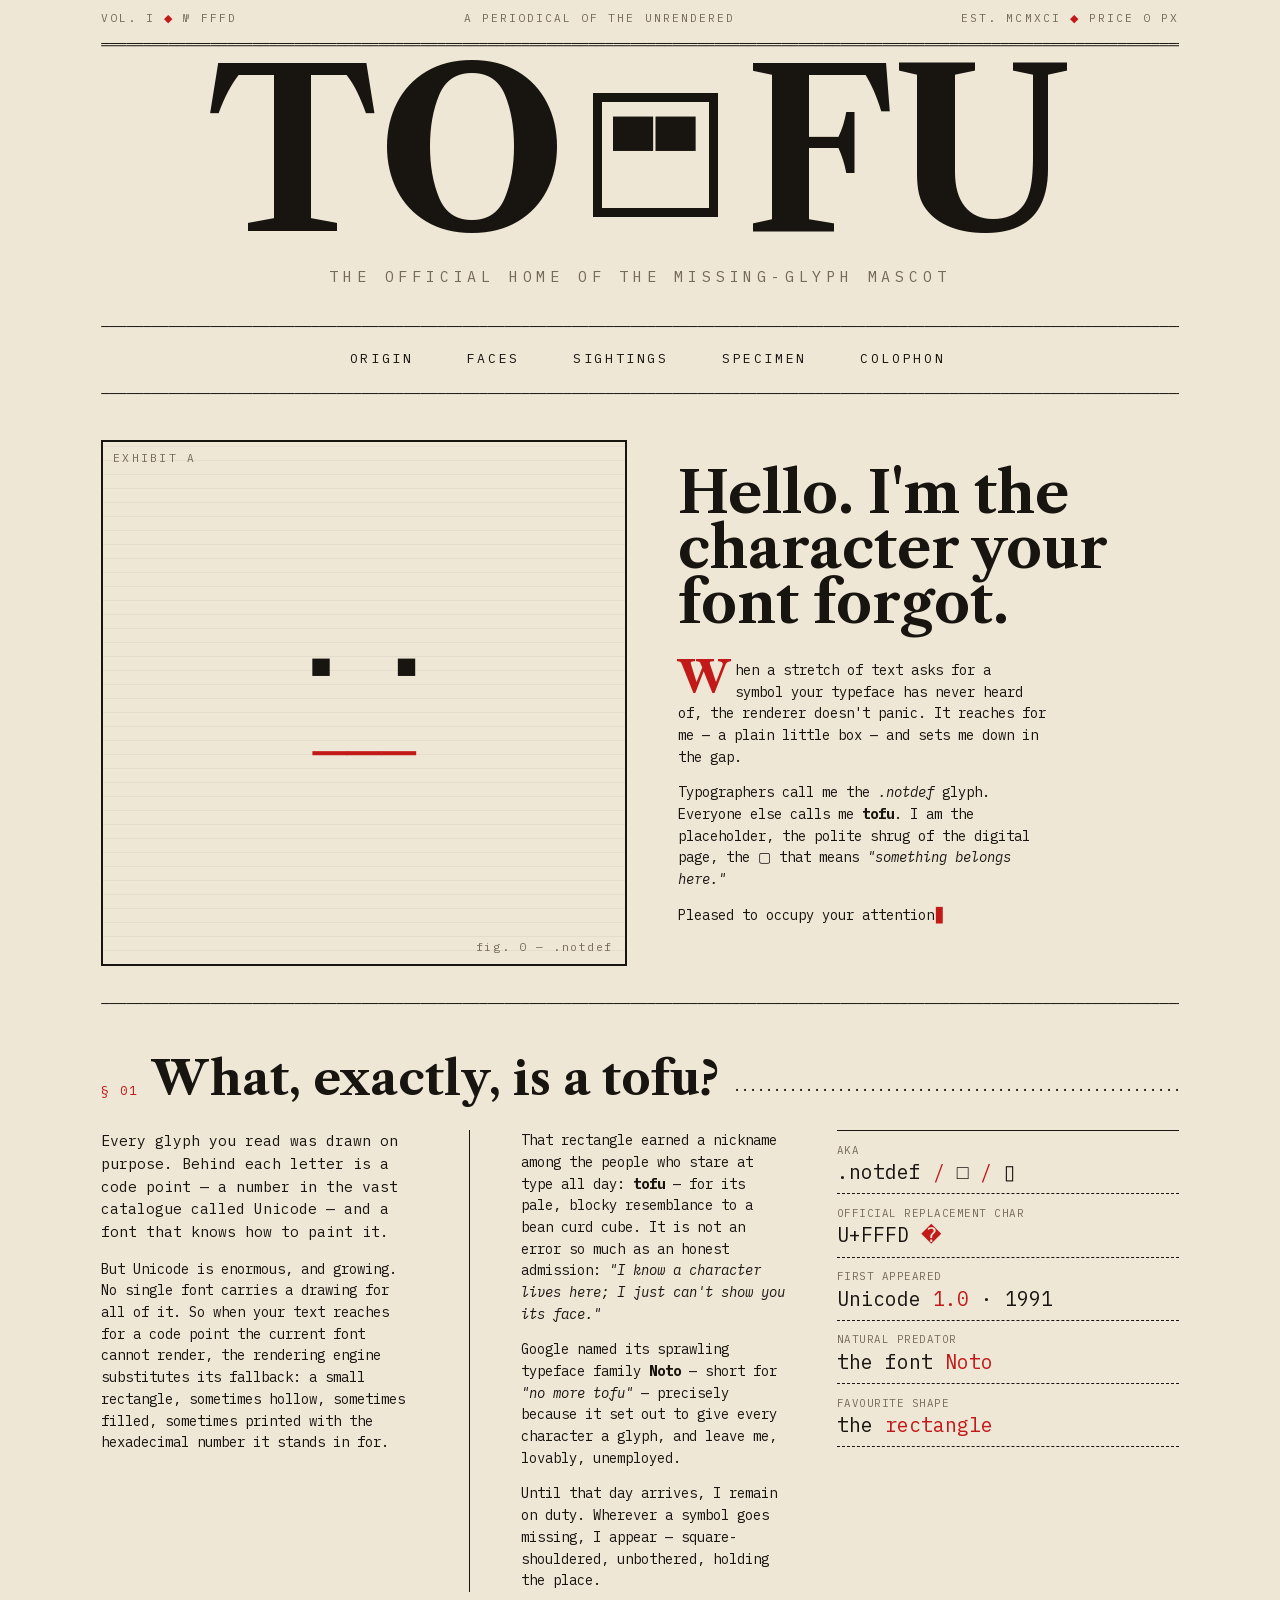
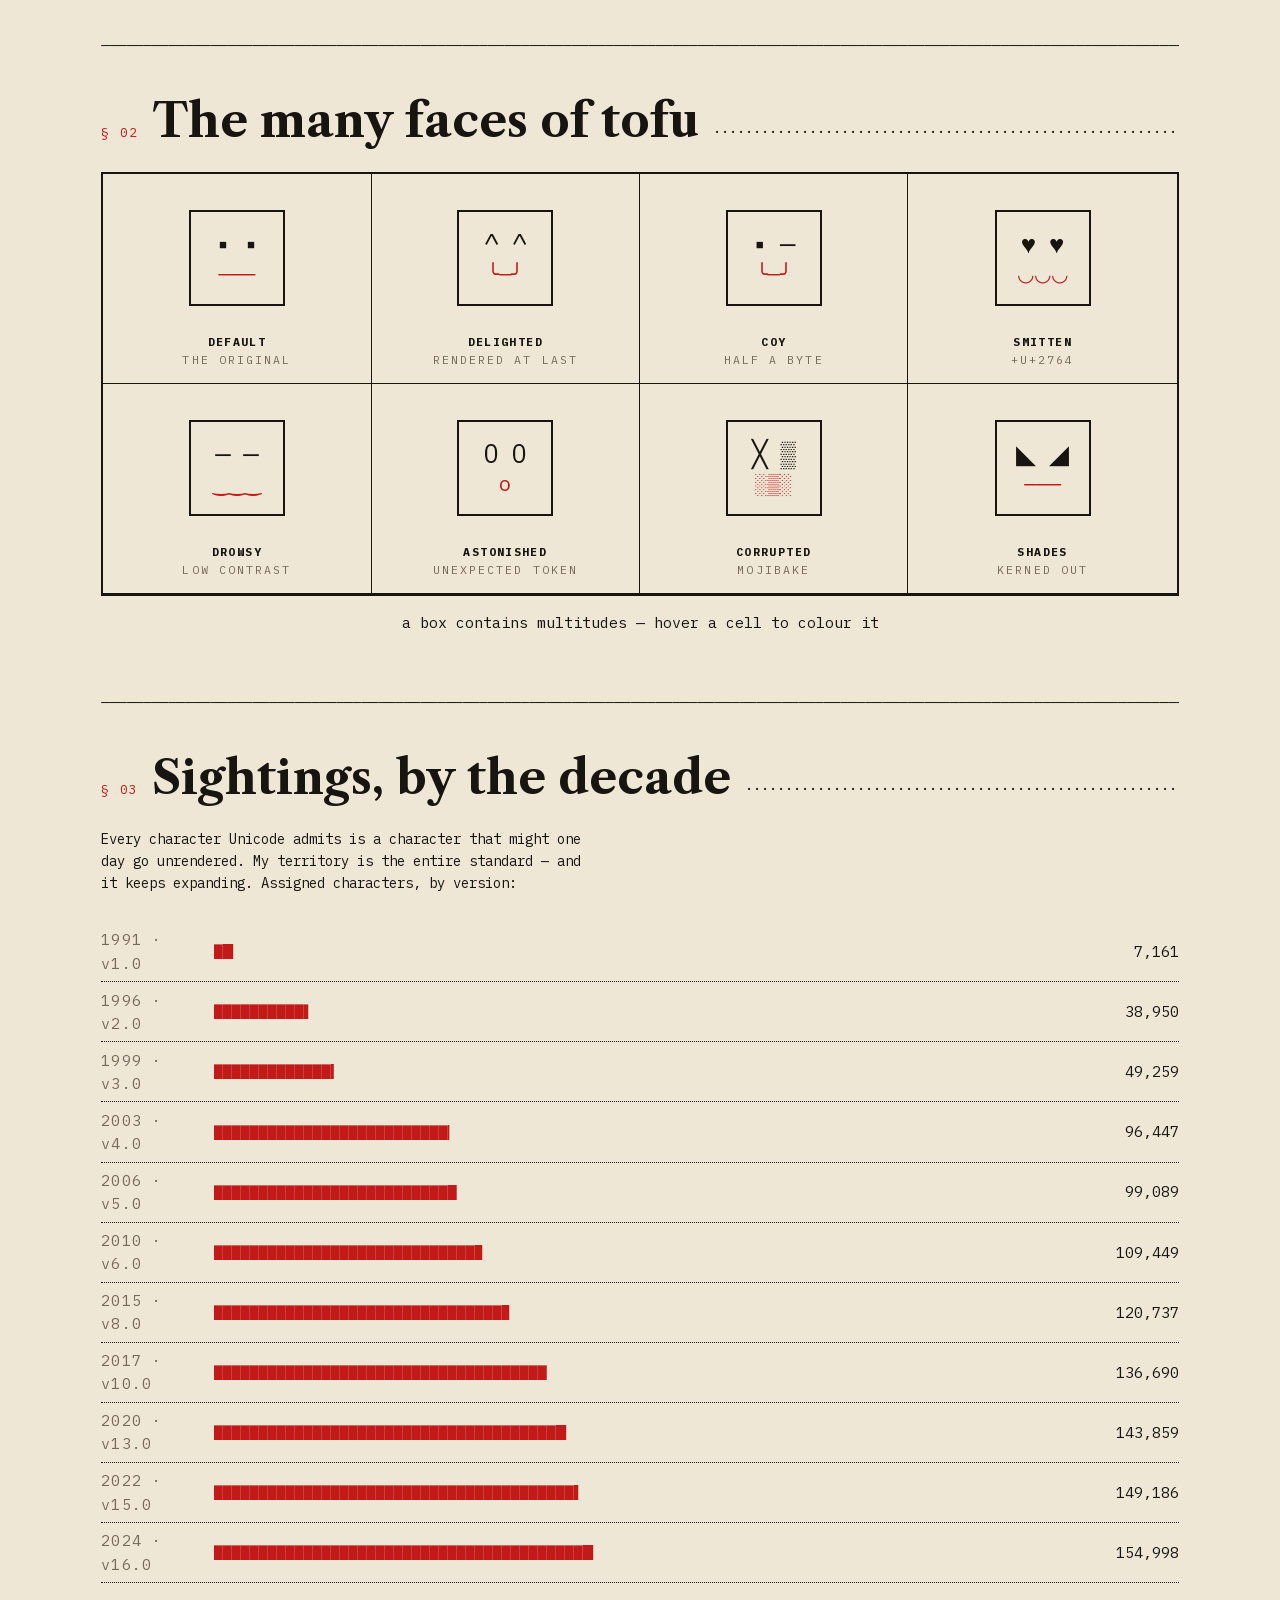
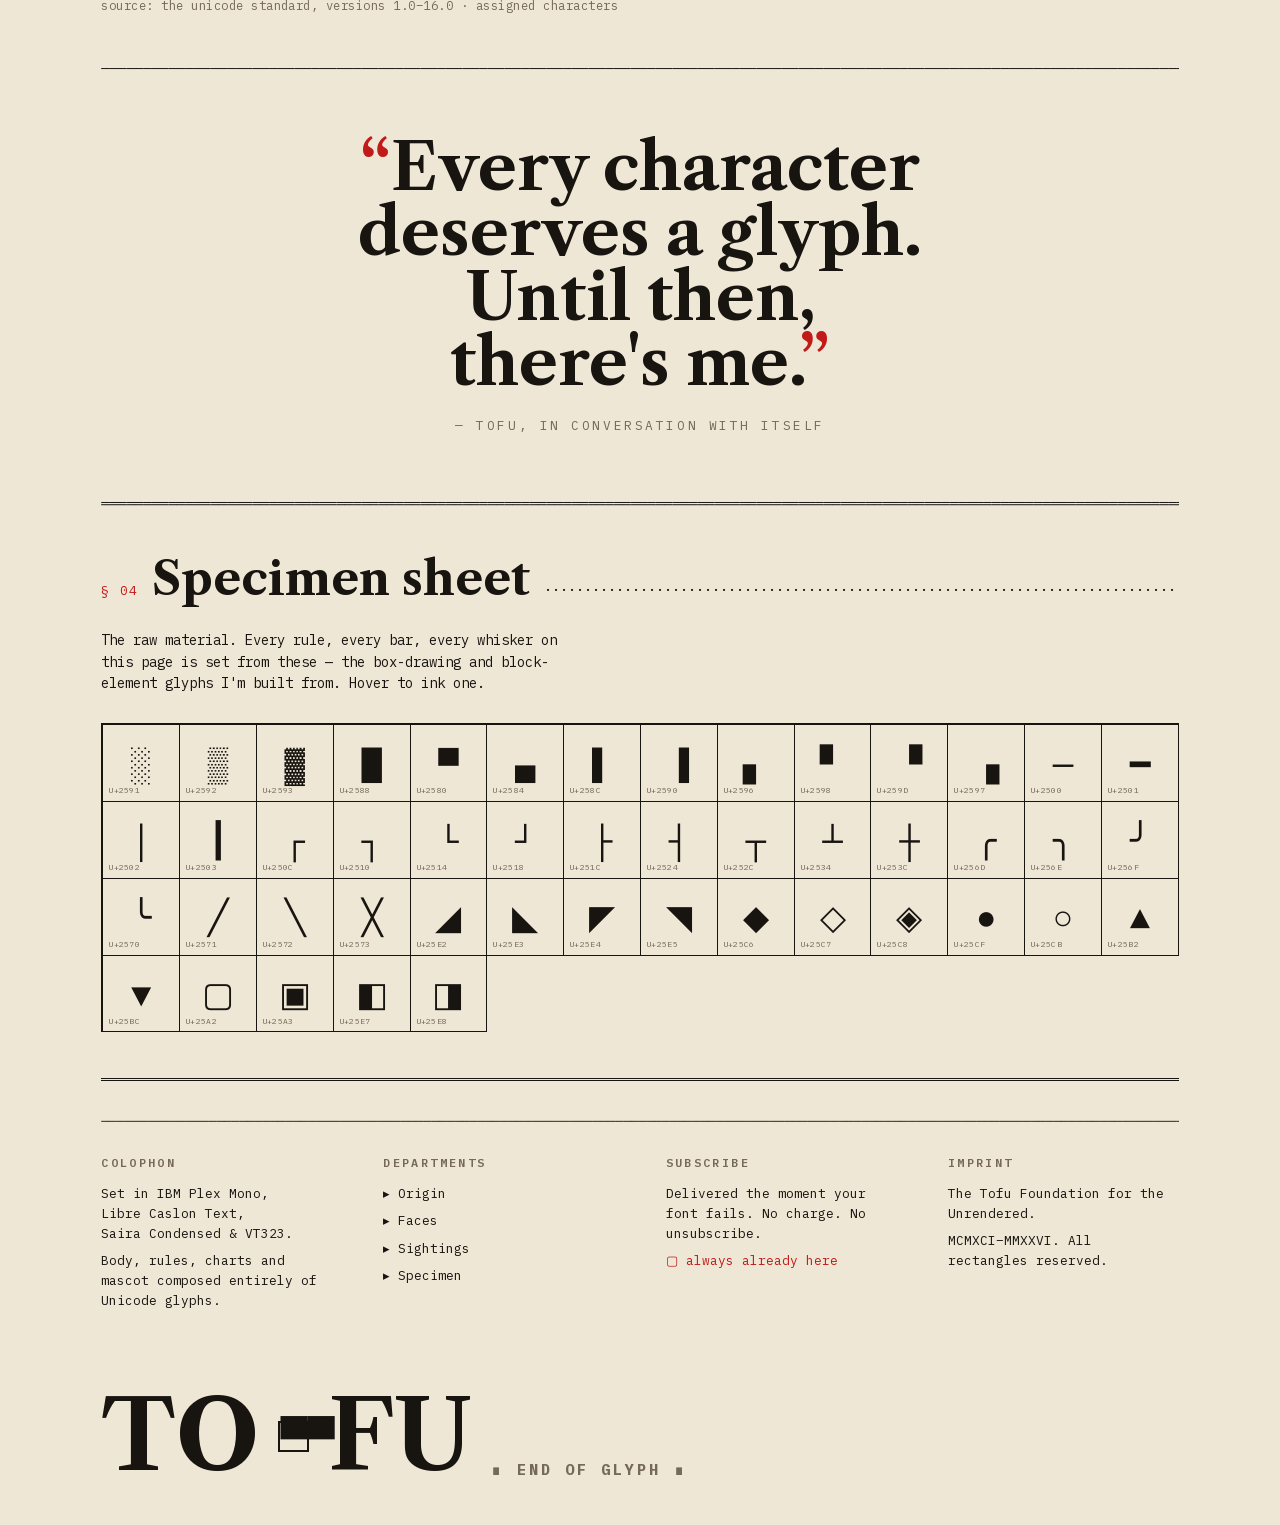
==== colorful-standalones/TOFU-Unicode-Mascot.html @ 7c7ca003 "Restructure as experiments portfolio Move the original Colour Wheels project into colour-wheels-hist" ====
<!DOCTYPE html>
<html>
<head>
  <meta charset="utf-8">
  <title>TOFU — the missing-glyph mascot</title>
  <style>
    * { margin: 0; padding: 0; box-sizing: border-box; }
    body { background: #efe7d6; display: flex; align-items: center; justify-content: center; min-height: 100vh; font-family: -apple-system, BlinkMacSystemFont, sans-serif; }
    #__bundler_loading { position: fixed; bottom: 20px; right: 20px; font: 13px/1.4 -apple-system, BlinkMacSystemFont, sans-serif; color: #666; background: #fff; padding: 8px 14px; border-radius: 8px; box-shadow: 0 1px 4px rgba(0,0,0,0.12); z-index: 10000; }
    #__bundler_thumbnail { position: fixed; inset: 0; width: 100%; height: 100%; display: flex; align-items: center; justify-content: center; background: #efe7d6; z-index: 9999; }
    #__bundler_thumbnail svg { width: 100%; height: 100%; object-fit: contain; }
    #__bundler_placeholder { color: #999; font-size: 14px; }
  </style>
  <noscript>
    <style>#__bundler_loading { display: none; }</style>
    <div style="position:fixed;bottom:12px;left:12px;font:13px/1.4 -apple-system,BlinkMacSystemFont,sans-serif;color:#999;background:rgba(255,255,255,0.9);padding:6px 12px;border-radius:6px;box-shadow:0 1px 4px rgba(0,0,0,0.08);z-index:10000;">
      This page requires JavaScript to display.
    </div>
  </noscript>
</head>
<body>
  <div id="__bundler_thumbnail">
  <svg viewBox="0 0 1200 800" xmlns="http://www.w3.org/2000/svg">
    <rect width="1200" height="800" fill="#efe7d6"></rect>
    <rect x="430" y="250" width="340" height="300" fill="none" stroke="#181410" stroke-width="14"></rect>
    <rect x="520" y="345" width="42" height="42" fill="#181410"></rect>
    <rect x="638" y="345" width="42" height="42" fill="#181410"></rect>
    <rect x="540" y="455" width="120" height="14" fill="#b5331f"></rect>
  </svg>
</div>
  <div id="__bundler_loading">Unpacking...</div>

  <script>
    
document.addEventListener('DOMContentLoaded', async function() {
  const loading = document.getElementById('__bundler_loading');
  function setStatus(msg) { if (loading) loading.textContent = msg; }

  // Error sink persists across replaceWith since it's on window, not the DOM.
  window.addEventListener('error', function(e) {
    var p = document.body || document.documentElement;
    var d = document.getElementById('__bundler_err') || p.appendChild(document.createElement('div'));
    d.id = '__bundler_err';
    d.style.cssText = 'position:fixed;bottom:12px;left:12px;right:12px;font:12px/1.4 ui-monospace,monospace;background:#2a1215;color:#ff8a80;padding:10px 14px;border-radius:8px;border:1px solid #5c2b2e;z-index:99999;white-space:pre-wrap;max-height:40vh;overflow:auto';
    d.textContent = (d.textContent ? d.textContent + String.fromCharCode(10) : '') +
      '[bundle] ' + (e.message || e.type) +
      (e.filename ? ' (' + e.filename.slice(0, 60) + ':' + e.lineno + ')' : '');
  }, true);

  try {
    const manifestEl = document.querySelector('script[type="__bundler/manifest"]');
    const templateEl = document.querySelector('script[type="__bundler/template"]');
    if (!manifestEl || !templateEl) {
      setStatus('Error: missing bundle data');
      console.error('[bundler] Missing script tags — manifestEl:', !!manifestEl, 'templateEl:', !!templateEl);
      return;
    }

    const manifest = JSON.parse(manifestEl.textContent);
    let template = JSON.parse(templateEl.textContent);

    const uuids = Object.keys(manifest);
    setStatus('Unpacking ' + uuids.length + ' assets...');

    const blobUrls = {};
    await Promise.all(uuids.map(async (uuid) => {
      const entry = manifest[uuid];
      try {
        const binaryStr = atob(entry.data);
        const bytes = new Uint8Array(binaryStr.length);
        for (let i = 0; i < binaryStr.length; i++) bytes[i] = binaryStr.charCodeAt(i);

        let finalBytes = bytes;
        if (entry.compressed) {
          if (typeof DecompressionStream !== 'undefined') {
            const ds = new DecompressionStream('gzip');
            const writer = ds.writable.getWriter();
            const reader = ds.readable.getReader();
            writer.write(bytes);
            writer.close();
            const chunks = [];
            let totalLen = 0;
            while (true) {
              const { done, value } = await reader.read();
              if (done) break;
              chunks.push(value);
              totalLen += value.length;
            }
            finalBytes = new Uint8Array(totalLen);
            let offset = 0;
            for (const chunk of chunks) { finalBytes.set(chunk, offset); offset += chunk.length; }
          } else {
            console.warn('DecompressionStream not available, asset ' + uuid + ' may not render');
          }
        }

        blobUrls[uuid] = URL.createObjectURL(new Blob([finalBytes], { type: entry.mime }));
      } catch (err) {
        console.error('Failed to decode asset ' + uuid + ':', err);
        blobUrls[uuid] = URL.createObjectURL(new Blob([], { type: entry.mime }));
      }
    }));

    const extResEl = document.querySelector('script[type="__bundler/ext_resources"]');
    const extResources = extResEl ? JSON.parse(extResEl.textContent) : [];
    const resourceMap = {};
    for (const entry of extResources) {
      if (blobUrls[entry.uuid]) resourceMap[entry.id] = blobUrls[entry.uuid];
    }

    setStatus('Rendering...');
    for (const uuid of uuids) template = template.split(uuid).join(blobUrls[uuid]);

    // Strip integrity + crossorigin — blob URLs from a file:// document inherit
    // a null origin, so crossorigin forces a CORS fetch that SRI then rejects.
    // The manifest bytes are ours; SRI protects against CDN compromise, not this.
    template = template.replace(/\s+integrity="[^"]*"/gi, '').replace(/\s+crossorigin="[^"]*"/gi, '');

    const resourceScript = '<script>window.__resources = ' +
      JSON.stringify(resourceMap).split('</' + 'script>').join('<\\/' + 'script>') +
      ';</' + 'script>';
    // Inject after <head> so the DOCTYPE stays first; prepending the script
    // would push the parser into quirks mode. DOMParser always emits a <head>
    // (synthesizing one if the source HTML omitted it) but may carry
    // attributes through, so match the full opening tag. slice() rather than
    // replace() keeps us clear of $-pattern substitution in resourceScript.
    const headOpen = template.match(/<head[^>]*>/i);
    if (headOpen) {
      const i = headOpen.index + headOpen[0].length;
      template = template.slice(0, i) + resourceScript + template.slice(i);
    }

    // Parse the template and swap the root element. Scripts inserted via
    // DOMParser/replaceWith are inert per spec — re-create each with
    // createElement so they execute, awaiting onload for src scripts to
    // preserve ordering (React before ReactDOM before Babel before text/babel).
    const doc = new DOMParser().parseFromString(template, 'text/html');
    document.documentElement.replaceWith(doc.documentElement);
    const dead = Array.from(document.scripts);
    for (const old of dead) {
      const s = document.createElement('script');
      for (const a of old.attributes) s.setAttribute(a.name, a.value);
      s.textContent = old.textContent;
      // text/babel scripts with a src: fetch and inline. transformScriptTags
      // does XHR against the src, but blob:null/ from a file:// origin is
      // silently dropped. Inlining makes it a plain inline babel script,
      // which transformScriptTags handles unconditionally.
      if ((s.type === 'text/babel' || s.type === 'text/jsx') && s.src) {
        const r = await fetch(s.src);
        s.textContent = await r.text();
        s.removeAttribute('src');
      }
      const p = s.src ? new Promise(function(r) { s.onload = s.onerror = r; }) : null;
      old.replaceWith(s);
      if (p) await p;
    }
    // Babel standalone auto-transforms type=text/babel on DOMContentLoaded,
    // which fired before we swapped the document. Trigger manually if present.
    if (window.Babel && typeof window.Babel.transformScriptTags === 'function') {
      window.Babel.transformScriptTags();
    }
  } catch (err) {
    setStatus('Error unpacking: ' + err.message);
    console.error('Bundle unpack error:', err);
  }
});

  </script>

  <script type="__bundler/manifest">
{"8f61d5bc-430e-441e-a60e-3e7713c3f1aa":{"mime":"text/javascript","compressed":true,"data":"H4sIAAAAAAAAE+x9+XcbN5Lw7/4rYE8mpGKSspzJJUfJyDoS7erwk2RnZhWtBHaDZEfNBrfRFE0n/t+/V1W4u5uSHGeObzdv3lhEA4WrUKgq1LH+2WeP2Gfsr3mWiEIJdip4UkFJCX/[base64]/mWSm6HVzNztoa23S9UEPqxIwLu6EPAz5N2ff6R/eio4F2ekxDu/QGD2D1lNgW03/89htTIh/ZarrCAPd49+SIbbFf3/eYX7q29uLR+y4sXo95i2UnRJXYr6wzV4KpqsySqvPi0SPGbnlJX88mvBTpQVGJsuC5YltUPLi6OtvbOd07vzo4Pt87Pd4+PLvaPbk6Pjm/en22d3VyevX3k9dXPx0cHl693LvaPzjd27Vw1Xw2K4VSP/GyyIox22Ijnivx4hFjdoxKVGdhtW4hFlER7TLT/[base64]/hvJknVh465yUbAtxsvxHMiHGuSiGFeTHpQoWm22XZZ82cWa37EN9j016rMNtsmerfXY1Y1Ysi228YL++ha/04+nT/1eGUK9wFp9tnHpd4ylly9s3feP7J+zMisqgzIdmHWnx2jeNM410+y9wwR/oXCfP8ZKPb//Uj331up5tFjP3Wo918v1XP9sXbDnzSv2/D5LhvO/z5r5ixaAyOGGiQDoca6vs58momDJhBdjOKJI2HM5zpIeW8o5m+IltOBFBajPcyVNu/ks5ZUwx/GnrJqcVTy52RW3g8ViMfhFwRlYiDwfBFtmCdmuGM7HO/OyFEW1X/KpMKQsonCD5tovPHgKOjbNazUHY1Hh0LbTVBTpfNpde/HIQyBqjddNJ0KeKa/Y0y3W+bPquJ3SGAP/DBJZJLzqXiCMS7ctsEBC5VlR9dNM8WEu+oV4W/VzuJLo7jcEZF3xkegDrS/G/USKMslk8eiRNz3oCdZ3nwaku57ymXeFZJWY+oMvRTUvC3aGYOmrHdzaCxjeDi/FaJ5vstNjltBy5UuWipkoUsVkQagwK8Uoe2tGE45kMC/UJBtV3Y7GtE3WYU/1ulEnPwkklAUMkucAXxadiuHtNisFT5HeDvhsli/XNIuRL9lQJBzqZJXuGOh6KfiNYgd732yySVXN1Ob6+jirJvPhIJHT9ZHmkdZxddczpeZCrW98/uXGMwfjvltSyP6slOkcF7efyzGcDbMI+3rRB7NSVhK4DRr/AK6drj4PF3joLnvmfPSitVt7EZ5c2GcDeEdOZ7IQBWz1sxf6407OlfK/bJgvB0UqKlFOs4JXwq/xHLfgpRjJUrCFYDeFXLDFRFQTUbKsAubQIpAsWQI9mLH8KFV1CmzfFvscweAPOWKcTaSqiOljO3Kep2woWCFUJYCNVFkqGC8k9lHIVAx8iK9kWSEL9ReEuc3UfBhB4gUTRVUu2UxmmuiwNBuNBCAoKwUwsaIMoPpz/uKF9+FcvIWyL03ZfsnHU6r3lSk7AjZ5i31t11kWlXhb7chCzaeiZFvsm+jTq1LeZil+2rDbsy/LBS/TUzGCYrs3r0oJjDTWfW4Kz+ZqBrx3sJuf2wGJqQy+/MW2y6azXNS+2ykf8nfL4MuXDkUSCW0rUUcjuxK7YrJMS16J1Funja/jUR9m4Ypv2PU5S+QsREC7DiejkUpKIQLcfm5X5FCMebL8MQMCHdSwq7LDk0kI2y7LecmTrBgf8fJGlEGVL5DOr6+z/sf8z6CeKICI7OSZKKpTxMt9nudDntycFIB5R5ma8iqZsC1WlXOBGH9+snuyyY6FSAGzS3GbiQURWhTXZCHYFE5rlU0FG9LJzXmRAvkxXKYmVqWAyweRSzOrg3Bkx2Jx6uoYph6AAAsuy4rluOzsVZkBpitdKgvL3LL9l2yxWIRwCc3MUZjxMUcK4new/7Ivi3zJ5gqGxc4nghisVwdswpV3npWY8qLKEhWN3UeIAPIeflZsXqgK/rritzJLQe41i89GgldzZLvZfjYUZQjZoPF2rd3v6ebdO9oekg1A+NuZyNkMOKqXuUxuPEHjLJtmOS9h/6c8K6KKbDiHHciXbJTzsWKlyOFEOrlj9+QIF1QJkC0I5LiU85lI7bW5EGyR5TnLsxsBtyliIc9zktzFFPYX6KrKinEu2JT/IkvoSXAlBn/EiUGQu3TrWjwD5jyRUyQ0cFMgw+gWMJFFxbNClGrAtnPgFZZMX9xa0ssKJmei0HqIHi7dYrHAozTkKEDDKpQizwRyNFk18M7eVN66I6Mh79B41LbaPTnasSPwj7CZxi/8lqukzGbVJnt9esiIg1MwqkkpRji9v52dMeASBDEMNGwUYpFq6OssK8Y9NpUKOB9ksnO5YP9x9jfGq6rMhvNKoNyJTIaWalkyV5WcEkCRCxh0RzFSpkCXM1FWMGste8LOI1b9eH506MHVQ7o/[base64]/KPKZYlkK/PtoyZC3E6ORSCpEc8Le/mwCZy3PRiJZJrlgEylvFI5RoeBVibBP09N5Ng27g9uqTFk6L/FGUZZCZBWCm3Glsls3BOw4vjkM9B1s9yOOxevjFQ52xks+RXhEDGRBFzhqjpC62ysK9atsKKqFEKCAYk9oQ57gkDh7knCVcLig+/qDHRDP82NeZbdi7xbQWmsZzkTVRe5/HXTDjH3GjjhdAKNSTlkpxpmqaAVYAWJxJZm4RSLJpwJbrD8yXfi1j/lU7KL4JooEzj7oH9s7yuVClAmsRq1LozvThCQHjRqs1K0oVSaLHkGb68VDzZzWFCM80OFmCi4XPfAJL9KcCPktz3LYJgKBJAmalnO8eEBVDgIV+/UEKdl7M12a7UwqlQ1zcRrNGqbKfn3PiMUq5yCfTATTmnVR0hYjPyJWANEDCRQptDaiPF9IRB3cym687D0tN9PCGznctN1FsfZeLV/cuyF7yjo7fAYsSKcByPumSTxgIA2KtlW4dhF/[base64]/5qDpBS8Epq3idut2QeUCVcni8LwPmyLEfXyFERhDRJLNVEG4ei6A5h9y/O5uGYzOANlwbpIYDOkrTNRjvpKFCqDVUMOd41Vk1Iu6JY8W06HMieAcC+di+lMljwffIZTUwN2JsQ92LzZPM/Xnz9/9uVfiBy7IRpiQmQSJFb9ToeSBg4FOQ+uMlH2K9nH50ZV8SLV94X7lAKfxcTbRMzoLSSrJoyzJBdwjQOxUGwqFAiP9l/xdpbzrCAdtb4+ZqUc5mI6YN0Dx+ZykBxGc7p+bBc4wMIoqICgoDIFWSSooO8jlI/Ytd4JYqfXBvoWQg7rk/1cLvazt0eCrhTgGGib8N1KSQaSotG/ZooVsrInbuBTZdgYOFdd7C2muCDrS+J8z/kYAQmRihS3Gy/pGbx50faipOc2HVaDF5VHoiZcnXvQtgzCE940PJLSh4E3BF/hjnf0Vgz1008JhS/qjS/htRQ/gspcVeUcnkwHyN/89hvr0IGxSna9etBN9D74O5c/[base64]/[base64]/[base64]/FLTQC9YAh4JXQJIXvuKnoFl/Yuh9NOZxqb4San5iLHFaR9wPMykQuNvQATRgi1N5GSMF6VhnxkxWxe6YUhWgNdWGpY6LMMSoKeUbLjhPRM6ES4KST27UBbWLlDnAhVaZzCGkAqRUmMhFtMQzDjnfxdL8HePeFo2ova/YDIsG1oa9NN0XOkF2WjBhGv7UZsEObO6fDAS1iK8peDDljKC9CdkxZQcynsz2qAAhyZqdG+TUFYHwp9/NKGM2b+mZsTBgsPwl4wm17MTrk3fnfNtl7dhM/AwnYrySYinxFjAZQOjmBVoiilJlJWMAqttlZrq01XcE/+UyxX3dsfY/nBJOcfs+b/qosMklUzzgNh+EPQHQD/g1bdzOFfd/13zs6s6v8fuw0+D/l/26G348dqmv/RRAdfkuDFYj6D+xkYflpZOfpfS4bAtmc/E3n6Bvr6A3YAOmAj6IEWUTFzwLB/kYIad8TnefWGipEjxIIdqoDYq9ZoN8wW6LfLHkrL/5/ulX5zY6VQorwFOdbwD/oR9AAtouitIgW5maROJeC1qIKHdHzTQvYYjNiGgi3KrKpEYZ5L4G3e2Grvne2dvtnbJa0o2TqhxsmsWtz7tvfWC7wvLwV0ot9VRlleiRIFILB1nU9pDyb8VnP0qGU0+siz89OD4x/ITpW6jvrUXSTAuCo2lDIXnDR7WnY5KPB897QFNfRLmhYa7BOBUh5YJjzxX6lRkfcE1Bn0PPYEdSBP4GHf6GA03upZo/Ep1O8ByjjRQwkt1GtgNAG/EUJubaX7Nc30urw8OTnc2z4+OPvxyi7R8xcGLXhuVqK2OW3DhL0AeaELPYsMjd5gAAWDR4ylWXcwKa8Uau3W7pqDnAJKpfGYrR3edhFvY8ILaIgSFepdwHLEGN/iv6ReJfXbP29CWG0fH6iXjAwENe2q949DxtnpURs7sjd7p4cn27t7u1duYf7SsjCGaFmNBFhKlYDOsEq6NB7+Mho+2Ym4/Th+fbR3erCDpoaru51Jra1v7j/+/NCBvDo5Ozg/eLN35Ub0pX5YiARONuVv+2D1jzpsaLt9fn568PL1+d7V8fbR3tXZ+fbp+dXOj9unbIs92dzu/9cV77/7+ef5s2c7z/r47+6X9M/X9HOffu7Tz+f7+/DP519R5c+/2qV/9uHnxj5+ff7s2U6f/t3Ff6jy842v8evOM/q5vwc/P3/2bAN+7n6Fbfe/oa/7uzv4c3effu7v7z55EcyYbAD8CTfPWM+1fR2esic//9wfPOt/gxN9+RXO6Jme4Jc0o8/3aUZ/efbEGCO+2T482L2K4J7u/bD3N/38fyrGe29n3c5/[base64]/WgJ6etrYsh1Xbw1Wd3rH9MAf9Ys2+Y8/hRQvLLp5d6kf1DjxXBUUnnTVXb0MXFq6eKTru3APP77Hup3gP2HUHlwLrkYdb4Encv3MnYF6rF/8e66oWGT586RfHQApiZDDknh437RvfARgcGv07OKKIckTOIYTTIF48CoBQ3c6mFS/qmldQujY/vgWQNBvogfK9uu7GsbYVMUJJBOyOUxBAexzsh+bgX2oGPuiFiVyJCAgaUaFHD9xGNcuUgQKv4O6zHvti7UVT77otGkKkvOL9DqGIK+VlxvudcLq1iWuJdDPeigB57oP8vwfjSbDdMqj+22/Mx1A6s56xx72uqI9+Qu/XbdtU70PyWpFPNzbHt0YHfATFY6MZ8k1v7w3S6jeLsH6dl29o6jZDDz+EoXnfhoaZOubH9mk+bBWzznc0t7YL7FvyumKeauFusj0W1iwaFg9xwJkI+jcc2EuFXI6u/L1X46LAe38TN6r+DuR3RQa1Gulgz3oonLxW4pV9dY9eUYKfaGLSY4oXWZW9E69PD3taDNkDaZB0NmYqoIaICZI2NMH9qwvf+sj5X4OyOoK88HryBwo+kf7vtno4obgyFnotoiViW/GieXXNqdCDKMK+tZmMM2PBUm852Za/uF6d2iqjPV5U9sIYxaDMyNM00PFoI16MAKGqHupHwF9Fu/[base64]/r9I8Y6fmWcY6DrhZLMm2fHuMqj+1ZR7aUZejfp28mv8SO6Amay8L9Vy1x0LpGaBks9GMlyjycTzx/ZJ3I12kWScCulMsxlz+iTwAQkPIIIl2rD+7x/nOnTPM/rn/Ck43cH2Dt/7guZUK9p1eAIxXbUBUd6VEUaWN9DFbmqR9qcKFP4JMWmvuE9gcLnw8DYPpTSyK/h4qJDJHVnApqjCraBCvqJLrnsAZ6DWydMESrgDyqfVNN8H8MHdEayNGXVbO9/5tktlMKPvsBfl5cN+3hVipHZRzhiBRE6KL54dtmzF2dMjrHCho5v8FAEoPvhru2Pbq4/Gg+sz12o/Y4cqnzNeoMm3Dw1aEV7D050LoxVFZgRsWtodI2NrrHRNXpRMAhDMp6wSiSTIgPlx9KSbRoX0sdYga1Y18Yh8R5v9IPPGiFZJwnpAVKSko/H5oeaiTxHogK/kBfqNGHL7zn1Nf7gPsc/lF/+aUhw9uaHf2cc0H6pBdq/[base64]/vJKvcr7Em0sWVSlz5bEy+k+Bd5jx//X+fpUl4AN1UOg/vE8gh1cCYINLn74Dp8fyjVbW4v2HLubwF/hSwr+FPEJml/7264KzMWJozpfqoABlkg4Xlp4U+ZL+dlhdEvbj3wpCI9Bfgk9zoRTt2FGWlBI0KbAsEKUFYyj8UVj/r01R8Z3bslokFZDtNb3scoX2427uhKIlp1fKSXhePMCAfuaN21x4lkG2x+ZakhW0ErlIKpFeG+8BcutMQVtyTR8H03leZbNcQB3NtWvMpJfL6zJUAV0PIBIO8ormSGKMJXTmQIsDE3sJz4cBD/gynVcGcWhcHRzyyfneJowILPNBkuMs4VORo9MY8ZaB9EeDXMp5J8+1CCFpUQO+rZINOGCc7ek8a4METy4ailwuYNx/GNbSQ/W/EoGuXfbAEchbUeaSg3GUQbcnmxQGbihw88HQXUep0xUoagE84ZNQTkyDta1xr98XncR6e3ZSuSigp/89uFDXBf1LXtwxXjTZAgzBE9rw3XTXwTWKZzx7p/ltXvzv2dtYHftvtbPhhpZycQZ7h9oSXlYf/SZ/wBL9I29yE6Vp+2jv8OC/9tgWW7/4uf/z5mX3gvffXa6tj62zbMJnWcXz7B2oCdyiVPJGFJFaHMsuNi4HlXw9m/n+00Z/aBQsgPzo/JnnjcIYHgWPG0b/GeNFCT80u1ta1psU/g79B2C5Acq+GmzU9GnCrWUqF+hFW+hp/3UnM2mrqB61RgcofeJCbNOWf0ZGk1OhnVSV8AeibcAmvMQTD8aRA1oeXBnwoSFfZtCtEiyVlHym3WnZ0e4xM17PnGLVaIEjSURR9ScC4kAiu57rBelDiB3DA/OSD7OkD/w1/DSf+hgfEDl7PvOAJHk26894NbE/Ss1xJzKXJXnEzGSOQ2kp7tPKKPd5RqE/XIENr0N3JkTIi8ZN9kJ9kA8giFJB4miW530JiFEt7W8zwFEuZdpH+O6nX1kWVX/Ep1nufhqybn/0eQr77sqqUlTJxPu9zF2LW3hULVzthV3Hcb6cTfqF1vvRL1lmZhP7E1lm7yCKUd78/RZIT0JfsW6fp7f9t+6nLLNxVlBJNuVjEa5pLsBVva8PEZbA0Mh/Sa/QFOOy9QWtrf41zfxfRCpBwgIOCvCG7kvae1tYTbLkpiDZqTPj8LAvy5QkwxkvpBL9DfxbIqL0SdIlUUwPuk/RKJE+T/gsmo6q5MwNHH95Owtn+0aAOfJ8PAlGGH4JhqmqUt6IfsrVhEN42ahMjkZaq6sLYaIJn0Ulv8is8IqmWQVLMs38luFIoWSRpXTCIMRSnxfJhCaGP1O4Vez5wqJgLdB9v7YXrjSY5bzIICRBf5ilmf+7hCcXXVCp/gw2BQnEbZ+DemcIzpr0WwegpR9ZKuS45LOJ+ToFIW/KLbLeYijyPkUCooKyQuRd2l8+7voFWGMhy9THW1CAAH5MZYoDfjvNC7X5Ns8KVBy8NcTr34opa7TX87T4wfeBDqPdNZd4z7uq1/6BivyPyMPpt9OII9DGxYLh9rpgCpqHw9JNnlRzrffRBWVSytwrCH+BG6n7VWWV/[base64]/JD20W1Qt0b0+PbTKZJT5QSVMITqjCKBnbvOV8EJumDOrAWJ8OpGycwwuokNNGDevOWj4rD0Lkq0fS4wp3bE/0LrS2xP7YcV+eK3vtxv64ppQi7voqlXQhsvsFvmio0pk5QxAnhiWEmTGbfr1vwAjW1aKPlhtitMfgK9UIRYYLUKWrOJDVB+Q7CtShqlJFFwnoGfuQIAUCHjEy8oEs3p9ehhFeZ2X+QB0IQMI97MY43b+aV7mffBOspGmz/kQejSdQ6/aGBY6/Ln8ufgZLXg9wFkxKnkdNFdJlvUrPuzLsq/hGW/MnWdMP/qRIgfDYFPod5N8CGQIBk44z56x49eHh3CW4OfGvn5IP94/OT3aPj84OWZne6+2T7fPT07ZyfEeRAhJ8jnEDL3fQJNnfT0YGClt2l0OVcYDR/0Hv+VnSA1eQdi3BMJqsfX/vqCR92nE7PKzXy5o7S4/4/av24YyZf9K7F+l/Suzf83sX5X96+fN9eyFjWycgg0X8y1onVW1w8LuvLRG50F+FQPg008bZ0mOMdDYtwh2vQb29dY1ZVvTOhNTFLCV7joknEOMhR0RWEWOc0ok8zKrlvCWnfA5hS5Cj+XXSkQRRx3vQ/[base64]/vHrIygpDbksKPqxp4s8CGhMvqkZfQn4Wi1S3oTRw439Ecs8OYKcQnn2JeZ6MQBGDpxBiqwhKoOWbpGs1zigQZgQFTqxACRYg36Y0wknFg8jIIq//uQE70n091MaaTWd3mdb31Hx2asLfB9p3Z1EgwCDIm3tIuA8GGNft31Z9bw/1DZzmgQhPu/ERbvSPdcG7NQKDtWFRtbb1Bspq/Tpimif5riKRYW0e2ykunu4r0aD6xNqXQTSXq+HcjzOo18NGmbVimwsolaZuC57hFZO7hm/[base64]/r/EfXclVOxrywWx1NcnK9MM5amSmCVrsVHI3R93CUnsI1MhTr3KMDQS/[base64]/HN9FalzvdC4a01XQjsKwILVPX5X6RU83GzVODxM39BIV+J98eLu15hKN+W6rqLBBxtzqcOmbbJOZ5UuA/xEMSB4JcH23W3Ada8h1xhFp6OMQT6Ua5MI4Jpcew/2vl7/ZrB6yIE00rx/5qGtFIoMsCtt4QaXb/Rk6zvCKMPCPUyubvF1NC7l7Q21f7lFmrYtbjx2jTF6wp3CI38XZgRzfROEY4AxXTU54l+tUAfYZA/4HR8vQtQ5GPlx0QBQppw8Y7LRwo2G/uRZxRZSe3hjtH6RzOnSyYobHy7mBBC6sna3Cd7UKPBkfbMMk74a40MsJ+QxYfuHIpFTzCQIwdsvqPgSgv4TSvd8QF2PIrEpvxHocqUDj1O0cXSat1k+umt9G6GP/vt9JPWeQmrD+vhBxmstakJtq47P13KFvQzcnFdRa+iqfpL8TmoXw/FZQ4v2IBdvggujhg/1e+eegDxuTj90nZ/vHcMLlRfkTwdsgPdKCl3kIjaAGas2/HiFWTkxcj0mHTaxG9ByV6L3WQLWfLeQ3U/1FSZPX1dlsg5GraJI1ympOvXQcfYJOvWLyeJW8bEzONCcYx9NDiiBkI1rur1zfrV3uHe0d3x+df73V2DrrdNQjOBhB8czMCkprWU4tXt1cnq+fdjebIb5oeNW+6fbP6zubqQTFsct4ZV35/zq6GR3r70x8MJJdYWWf/F4T0/2Dw73TleMWKcbbGj55mD3jpaYRjpuuXNyfL73txWTTSj3bm2VTk5/2j7dvTrd21+xUJSmGrzza2v1+uzV3vHZqoXSCShbWx4enK0Yt2l+BWZNMYyjvaOT9qZTMZVxi8Pt//p7e4ucv1vWxrlz8mrV9ND1Mmqzu/fy9Q9X56fbOwfHP9yBSJh646oqeSIaselkf/9s53Rv77gdhDR5smuz3fthe+fvVz8e7O6uak8Zna+0V2uMWds7P64YfgLhBeM2dubbp/+5CpsrSsJ9RRbdDsrR9t9f7l0dnO/hq/zV2d+PXp4cOghgyAw5YEz1/e3Xf2uo3fnrX03NzotI7XGgP+wX3SlfDgX+HuZBfMrgQ1PMr7ACRjKj670e+CuQ6wxr5dpDmpCtlml/+mnY0UVjNcyVFdZrWpZLj6WszQJHEST1qs0jqNwUhDCIL4X8IxoOuvR29NtYq0CyWHhxh8w8mOrKZI/J5ZjyF2NmrlxSht10jvaVcKlpM242KoW2C0FjwiVGGjZpZu2ea7+WZF5CvJV8SewYdilIWUI7R5By/i7Ll0bPi0xjAg4F2mIGhuMlBOOQGgdQGZhJwccgyZi4vHAHQyhevID1Nz1TAEQ5igbW6IIeMnfFrJpgDHAbBkncHsqx/xO4KP832E34v/fghcIv+AHSfdcKdmSe85kiRVPwZa9IQ6sPM7pDOe6usV9xg72ywdUVHupdV+RFLY2hHMqx6jbpD6M12NpizwIZoWZVE+maCwkePekce+sbvPls3ULQa8m2fFR7EXzWOibzPdNL7SpoIxVTYcGdLpO51fdqCLMbrgousldlbPYnqmJ3KK4bbF3UaK+oVYf9ZA/K2v3Ns2++Cd+TZzpEVmAAgI8ccyQ5m2Sp5n3V8U4av6G4sOnjkP8VfCtcO8fv4yS8hH7wF/C/xY3L1AQOftPpHNsP3BQ0BSLd8CurgujqZr3wFbIYyU2asT+sXI4bSgEDGopx2xvKcUPayu2+tlXYK8wntyqeRFSLa/2wE+Libfon8enTlgibwHa0HugARL8fKA/+8IP+8RH2n42SiHt0f3Z/fd/T6FEzmMBTpcmcL8Cv9Wro/QBgQBRboRH+PwAaUNBWaPrYPAAc0ttWePq4PQAeEtHV8Lxj+lDAtunqHvCcPxT2XhFC/UNJRP0cfxueYm23GdYZQYYJNClj70QptRmmc8uGNL8uqYhWZYC8DDo+vJwGnTatCcog0HCHOL3dTBGTB7cx6TRQ13Ggp6oGzbU9dmiUvQ05GAHGYUPxElJYHhT2TWa/[base64]/YqrnKKAaoKGDNrLmzjjoQ7C1G0sc7zD1LvqLIp8ufBL854jOXI9kWhEmSv7cfNtkR1/xeQzfGJSEEr8MYPGpCR0qNHmHjqOgxmzo5TPqrJAgfGJhS3egM0VyvpU54zdmI3wgtSvmJRcaiYhm+rWrjHzTifDwqYIv1WtZER7P178OsA7CKuHfIsNYWAl7mu6NiLeAdqP7jtqNjAiuXbfnnaW/RZv+FFl7N/[base64]/W8QXN6kPGLe+xi8twTVqubGYHvsXetr7b1TuBG+LisodovNo+oz5kxEnMqPMRhzgqCGSI8E0vfvEQfyfT0zg4b2ijohtznQaS4pCkb61GkeB/GPExZVNeUP5um6w8l8jcGAvdVGJ0TVmyufKpF8EGpDYD/PRTw2TQN2LQ6AyQiVYnonTnlL4buUmlUwOWqtL3Lkb01Fay0BWe5QwHhWpLRwGh+4EP+OwmoxjVshAamjEcNka5uj/3DXZXZ/9eyJCW0gAOswLjvfuzG6hZnlVd4Oa8rfTucdPIjPKOVg4+NjTpe/ouVYOG7kDWK9qaiwlIJ13FvttiG7hV8Ncz+Mvr5EJdIs/iw7tILptIE5n/MV4xkH4qXF6PzQVyBJcVijKxJfNyRkF+tUk4OsYRY11KWVF6c1mIAftRLsDhpxcw0KDhZ8PInjmZg0nqiKUUwH7K32bT+VS3w5AyCrM/WnrZwxHjY4FpHEIUvMwzE4AT1e8QjxMDXmrEqYz9q8ZKiGwgwZ+OaRt8ZbxnLVCw8qA4tnCMzKB1V2A1i0FB6a6nTKDBotDSZkUI1BsCsMyUwb3tSDCWgJqriXrIknVfsBhFXjDV7/egVQ0NjsVbPEh2pHRmYWG9E2qt2+mxwnEyvk+Yu6DcEUQ3YHPkHNOg17Bpao4a3R+dTdDqN1/3vDmgFAfOZyS7GIZL+1OgbwalenxzpMjIflCDCY5g4LnMh+DNjGkVyJkn6KUXTwhVDEDVtMdWhEX0/IMNYaU6mHOxFFW1ZGMpwbo7zRJ8KMOF9FawmpRiASdWUdgF8H5udK8wK8sOBmJgEuAuBBMFOWd7CIdbZhCXBC46Y5DNNa8vCr1x8YJN+GxGbhbgs6qdSznDGP8Y6s0mIDYSV8/we808Gu49bvcGyHgJ/Vl3IUplrYgBir+oFcJB0dQOSA751FGw22yaQcg8VEdNRZqBm62mTvauametvNUA94237UfGSzc6NwoPCpY+eFQDiJIE6Ldg/g8/BnZUb74GHhHw6kkhFk+MZgLog9Zn4C5BMOJDAQhIxn3AHCDpvcE/ESczUdYnrk37jEit9R/hgG3clQ7DMIcLBjEV4O8OxbU4GGkHFo0dhjYqlvOhANrx5FteyGI5lXP13ZPmmcIxNh5EHAPV920e8CcgaeYcLTdbmsPdnZDvUWGnjnuH185UYu4XnmqNegMQVBUUA68rILy0NAPNzqtux5tJp8FZj/6zC6qb2xX0W/dY2N1aHe1rjnT0X3OnnqQzKlqf5uP/mrQoShCrT6NvHJcvb3llsBWnjrQiYYNbCeIeNi+7JsRXgf6lvZf3bexTNMpo3Yal4Dct0mLEpY+yAhkip5CKtH263C3onVqKJk2Mm7//JFYzR27X+LRqmzzb5X2e52CjBydCB/4x1yc5vKGDdGIcGw290EoRp/7S4ZhGBZh1h2fkt9+gBCs4U29kmpdFNYHge/ulcxFg399DI76mIQXKqvti9yp8DodUexV45OFjWLVdkboD5DeaA6h97tTq635WKmQJkA3b0vCgaprv64IGje5HGAeAcYF2vAeUKHXijlUUWACRVw7J52yL2QpOan/hr//jx11XnXKE0o9Bpui82R7aN+d1ARbghTY1BcttnM9Bsbv3pkuasYbVeeSjG2vLGBspqD30tCbtTQha0zuvXHg9xmhxUcXRjL2Nw6iJ+VHXzSfRU6Q0pFmN0qs22HfWUm+u7q5z5pl+rgBtDUA/FP6hNQ1dvWo14zx/+oNPPqEGtRSVzZayDekf7zi62Atpy2vJJSN7Vh84JPwQU4lcMjCZHFSrxdJjznCGFBGuhDA3ELsoX4KQIHPkHAftY73zQA2aT1XzBKx5rT+BekAHsLO1ixPkOvRrzfgS0hWwrbD+4Ep/qLfIiqyqV4fSKDREXZeJ63zI3y0/1jo/dK1hlF09s7Wm9fYBBzpMn6GK/Zl9Akz0rZmu7mdDUXZH8P8+fcfe2RZj+GVwhcbKJ1j4fb2MQhWQyy3z2AacSgzljEpfhISIalR+XmRErx+lcvfDA+mEhknEzwd66OPJQ4nPobYV9wEagvTBQNsopk/pfjdwQy79Dmoka9P/CpEgQRbPCl7VJ0cjzEDABEJ19/jaWJu2fdon/[base64]/L+jVezG/hUWM0eNBD1d3YYcVymPtQ6BKzz8bGwQf0mAILfO/PjT1lT7pP2NOw5lP2ZO0J2/QrvjB5gf9TiBlGA1sWCdnZkHVYKRJZJOC2tD4WjgpB2/1SThFvHsX7sENuR8eW/dSrZJS1DXPu6DYdOyJIteXeA9w42IwnN4AY1iwF8AckfVCqweuCjerSPNzumo3F1zDyqAVsQzCHdoECHBvgRQHeFnoMJkMnSJYmwy+GBaHph1hTcxRpkJaJLeNj4mopl0wgMWuzu1ORiAwyI/OCzQsbLcNFj22d5lpklAcuffnyQ23zHiROrcCMyj8ItYV6kKDkOM77SkKBP2Gdwu8bZ8ImUcfzYKy3fEXui43tfE/ChpbGjbBRvIq8GOvNz9Ay4wh8zlbKZy2tDavygbJdyI5oIH+Y9Ob7R/qyiXlBhiNal0P0UCM6puuvwQEZgAwPFuOdZoEo8OiMOzbOnPfu2TQYXAVjeGWcQpvHcA/JNboxSeTz2KYe6zgmrPMQ6RWlCLhF9VXXdK6jAIO0/67R48Z4I3bstmKrSYm/mG1EnTg5vH+AiW1Zyn9n+fauVQgE0FXyZjNc327P7EHjfqwKHFbI/ojnuU6Ks0KWDdwMWxi/TzYexvp9NKaskWuEet2Px66treDXtDt/206vYtI+2fgwNu1O7qlFwYBcDLNSv/OB0EplJ2VFioK6igAfBtpluQ5+j24rPQdDxF2jVfdCI23+ZOOue8Hv0FDssMPW+6Ctx3vfB9j3rqCwtyI1zEp9kep1OveWxWun797XCEFuHVTLUFp0Qob5jvR22hBNYzE9XXXFYDyAt+jbJz325E0mFk/W4t493PP6JabtnswcNDiVsmFmUNpQ+Vy8bah8TqftHhoskJlgfhR5xtpM0Dp4ZlovwiCWYBbMvciY97k3o00EbtKNw5OQtlrY0prZ064J6AP5rp3PCxqK3UXYHKBGHtd89C4jU6+BCz4xURVW0BRbJ2prOPN78+yYwXtFR5Th+6HaxjYm/X7qxEYOXUM4p8gNRxi4YQWIoJ7dAm2cE5xFa29d8bFCzHWIG9qOAEZt3kONdy/FJlCJXFRiBYh7aD8b9Z5360XvKxOz1Vdxi1wcofr95GMWU74GSNr04i62zPri7YK+X1tTGNOBdl+8Wm3rjVXzEaEcGqcmA6HvvhUwIxoY8BL4UHFMry7i9qQ8noP5eoN/nu2tQfpoYHmD0KLm2UTD8N9IAj8mqmfkG8+w233oWDegTsMI2jkthLDSHqKVhfaXC5XTuFQfukh+5DSwGIdkGcYGPhvZTUVGTyfJwkhvvHSqPp1rlzkzX4pIPZ7zkheVTsmhrZxB6d3PCqAXqPY2yUJqroGrdO96WK3WEaVQ4ULVlqcZlwdufc/Iaj/AomY3qBYUbzAeiQcV8NsPHhntiRcLGv/ZbMeR+jQQxMPnMb5jcfUOGhe21sU4cD12baLSGiIHw7LVoq0H2ytwWUZnPpfOiwgoyAoJr0RBSSUgqo7ErF+Fjnut46FBnHHAT52qCZMHm6x904zy6/ZM7HNeMDnj/zPXjJu23C4odA0YrQ7hjdpLzgx2vsYYjMIsakEa1vNcR8+jiH1oIT3wV8tG19PRB62v6Dla2+q0IRDKu1rqTCUQwF2UkIqL4l7HvXTXBgbI7w4VbqmJH2cwxpmw92AivrJQjljwTV/VHR1oshNc4Ea/[base64]/ZSEWGbh7eUGTJrs3SXAdvScE2tC3zfVYVEQCjxt97XXWTf7GV3dGj+v1r28zkZAp7gH67EJszUNyRfg6KvZDBxvZAq1Dxq/kdqEhtpU8/[base64]/xYVCeLwrjO79oalIfI9+T3HOrdMIxKyzIHd17FGIzcAbgMbVE92TUIlxy3Qs+bjCJzgMvSBEKS53Bgly6Jpt4MyC7CR7zM0K2uYEOe5YbXAvmIlHq49roF0h4SuzCUYSkgbi767o5YghRChxrTrjsZOB8NKToA9sHZhJcpG/Esn5fCVO1ChhwdPyQRJZpNQnJHnWBYzZYnYAcEdx8lIqGsxzj4NYe6JuuHt3Fdb0u8qJv+jocCcmMlwAaSpF0UlsZ6qlZvZRYI2FUAvRX15Z4wVPxVCS2qNId4oKwYbtIutkN7yLJxe8QHJ+WSQz2IGY7kGwBRyIiIL/6IPGnTCYgChit/qL0oMYO+pNaM0yC6uHRuhfFuJN2hdf6ssqkIsZlVZTYeQ7BRa8ZysLexgei4l44F2/jL+sYXVmLZ4XmOIUfDTVpjfAwo7m5ml2nHtr1/jMWNr778+tEH4YQfqM7DMVds1std2fZ++tVhzxuKH7YShfyta0KgGox/Iha5cVVyhjdyVozb5tdwrb/wPoJeuE6lQ3wMuJqqjX/AD8HNBzQv5kta6A0K4Se7J5vspECHyI4iMzLUjeg88AydROkQSM2V6Ofis4pXJsBMI7vSfEXXBOz5LOU6aP3BiHjKtDanZnYl0PU0IGS8EuYqJG/+DBQutjaaAYLqgfI9w2rMCzJQM+ePbAVLjAVMxxVvP0z0KVKPt9Iw6+Zh5bw+3Jwri3i64cCcoK53zkC5Yeo183wee+cqw91ju3AjMj2Zc+ZaWFxtG3S8+DV2FDKo3wrtj9BNZWK6TSUEvoD/B6sFc1fKhPKVRXpp8AA0nza9iFz1UNMItk2p3WYA6duyGNNamQy4P3YYJhQOZbqM7I0bDHPDir7yQiegxuXd9cTXODCcrqcFsN1AHGurazUO5/J1kdhfLdX9Kudyp6F6JKnZGt1AewEgIbmiG5xTWDRIU/FHkqkCIudD+z4SqR9vGR2xr8B47EtEXqKyA3gag+0DnpB9i0zid2wSPd7DWUZdq/KjcwEbO4O585yAYYebTlTvGW1IryYvU1CISD/xyGVDOxh5Ej8IzVqtAsox0Pyq+WyWZyJlXXDan+f5ukP6Hj5WMo77oggeTYHClWPsAr1aCggzdOBx6JpJ0cRWJ/cQTKfGiEZZTcQSR+VGBDODMdaG5UK1QZRyfWywy0JWepyr+2YHZCvd86KjQS4rLT1g1ssSQ8FRLNbPmvuklxrqI/UndN46wqFA07eM59k70kvOC7OIsAfxBq8RQDSGgrxAqMSkRfar086v+WM4EwK5t8319cViMVh8PpDleP38dP35s43n6z/t9ifVNP+iD782nj3/Yr2aiD7ibd+sElR4pNPgReQWDUdQ06grR5pGz3NDV3CXShKdX/3bVZgY4GxrRdDYcKE8at0LK2iWrvb5tqU8MQBjSvC9Ldls4EoGelv1eAKWVZMbO68aPwJtf/KAtaxqIMY36n21lsm0C55oY/rmJ5okJ2bQMYYXQK3W41X3RYP68c/KeCAiZSTp2bzb/1lnJxvKamIXF2X+cBQ0NNIHku5ZGGqLpxZEF1IRepcRhB/zLyds3SUrnKWp79Mw6KVnQjI1jKCH0hdQJAQFg14bsF2RQIDRoagWQhQ6hgFfNRBaA4RhSAPMWQdHAXWJHOl7QU/8SGKgJghzjc2MUIYC2C8KD3aeFTfrrpe+vXYgsuL9LAfAFHLb3VcGiyLPMHYXy+DnIH9fR8BbyyK2o9+b5jqP25ia34V4NCAP7aj3Pxbpbm0fMcq98b78H8L5CNfEy4bIFok5bTdQGsJoQD1nKNDpWBbQr/HCk0H9a8BTSYQXwmYLfxnznZuNhLgXwtR3Wu2duIFVtR1Q6WYweRup3e3jZhMH7hQEDWK0HuLH5ASstBWtlucx05qL1+rYewZ+U3yQ2iz09fuAWQRXshe/kUSbhlUMbuPHDSyEB8AFycxD2tcmTTWQQO9ogeIBeVskFkUTfSBm1hU3+82h2t1GhSWcsoDRytFRbEjPByC41fnr1IxBgD+gbxTkTff4UQjcSBPVPBsJUKBqEudWJCByD6RvDbRphZDbeh/eiQGPm1GgTf5+CAqwlv331/VDMcDtt8EAx2T//7j3K/QhrdfTStLpKKR5r1xF6X29uMuCq3xXE5d2t0ZIA8P2Jg/cMGXvM/PMPXBlHdS32HCveZZkkJdswUlERuMnjLZK0BlpQkdsRikBRBCHt828ytbxOn+8FVs/RRW2YlswXxOv/6UHYnseHXsaNa3lXb2jCxOyzYL3TJXRqCd+8wfTH2/[base64]/aYSuuuz2G/M5gA6Sf4NkC2mQVoqxyoOii0Ujbg6eMCejBqpIXKgOOzLtIjEYXIqiCqRLiL56EVsWGZ4LeotKo2XfjCUhjOfbx46b2TZZGHjM5k6o6kvOiauYneyxTP6Jbmme928BckvsQGedS1klC/Gyk7cWNNQU8NJNFFoRcROkUtbbRQmHQZDllQwGLm4NeWiegPDs7ZeQoR4bl98J1p1+/L6K23E7uY6ZeIlnSHoN3Ekpcom1MqWl06RHRgbjIqoGCcspEfivKMkspZaZDTj1+J5+T4ZzmdoalXCgMwC3EJvvTxvOvv3ruc3R2EmDlFRo++qqMmlVkg/leFJvG98nwhUD//mlXSupHto+NVQ/FKy35NBwBFr2sP/BOMcTd0O+5iiKGozeFvzBXwSKa9nrS8C4Uxq0Loa28jYjszQDliipud/f9tLL55wO2XQSWzF4NREB/VuiNYzmV2N094GH8dmHwgfgvi4kO2vq6b7XZsFWAWrCTk1IW+Oyhn2PMnHs+KIpKp/EzWCjdSlHwd8r31IAEPjACg1KBqsQMQqzfevymT/jfrFgKw8thBJ9yCoF5wLehk5L1QirZdWCNGBonXrP5TCv5M56zKVwPPXIKxef/4XxsiHSlZS1tiVaRj4Vxr4D7sAR3QjD6ofD9hvaFl5QBR7YCkBwoA6YrK0b5XIDlhVs1NJnT709w1BkfgZkc2ZPAwjnPh1OBiWUS4YSm4XwMN28pp9l8iqLTbN38NJZBACrLv8/SrS+fff2XjS8NuJ+EZmYlq8R0JkteQqrieQG0utC5IShpcpqpcj7DieIzrmZhKbmgaggGjMtfhBGuChepwJ0FW9ELPPZh3A/qkuP3BDzRvPD4cHcoQgcFL5g7yqwk+obb2kCeLGnyyZIZwd2UpYEo7Tys8eeByTYq2vylrXNVDcUvVrdoUpWFytWa+fCde11Pnuc7xFWyFE6qX/Uk16beDJWKHlO+5n8HlXi6I2GvVa1SaOPS0ABich17jfwh0SyJy4jOQbNhBMr1tGoRfwzw/mcuyiW4+INbme7WKkJ02DxbZwAhvwus4186PoymuoFzJRgumI4G4KBwjdnJwQ0NRqdthU18cLSsuYZqA/NIc+25WcIzCpnwWlI4FBAmQMEtCsJKviQjyq8HUaJzAIxH0UGjfsai0hY76iW6L1/3XD9Id1EWshH0SjCZSCZZnpbCyywHDzGUbMwk5dJcKsIxeSR/PD86/II63rp2JGTAzrIi8bhXqEsKMcpvB5weEnU0O9CuHgNI5Nf4PeSEtSGUSd6gQ7QLnTY+4Tm7xm08E5CIS5bbeX7tpbo08RgcxGmm4C1uiXe382H1olzBabY6iNgyHf2ZOvBPgy8N2jDrPOQOueLx6ffxCwCyBTrD/zg7OR4QJ5WNll0yZsdgOk9Z5/ICDsnWEzwgTy491R+mwEFWHHPbs4x9S73rpEovWPb0qY/76EoNZPKYaAVWvsguo1xwXpUtd9BAXrBf8DAgaQuORz0BWFb4rNx7m1SFbHMos90ouE6Vs1kZLoM8crNMKIZJ6njimFKXp4juLSQf5OyswaDUbr/jyLv4J1fsTxvffP7NWqD7O6c8NbNSDvkwXzJ5w5deYA8wDZIlGkAjMnJV++ZDm2Zv4QqleyycJ+VclUWfPsrCT7fq7ZaxQhkLesfUb5pYbO0g7dbEmf0eOxhNmRQhWcmeCW8IfswnR/jOvMmO/JGTGZQZKs1D0wicBiwveUrBwl7DJlyTnaldFZEO/Kxh733ui+4VCqqC9pmpYQwLm4oBVItABJnKAubRX22gzqT4STUdNKRI8QVo01COdCZiSlTeijca5HoLq6+EymZW9rTsdY6wB6hmeTX9vDHhVTxek6UiX1qWCeJs0op4XiaZex2bAnb3E4/NNidBMT6Dq7WEJD+DeGqGE7Bz6nkY1uS+prNN7SDD39OMoscSWpHIeKroaYJztvMPsN4qWcpNKiRw/0ZrP1TGEyr1gohCtEO5VAiKZ9p7IMmmPCdjZTVAGGLKs9yAINA0YFbyDFo/[base64]/GptRsNkBNxsNQzJh7VC/VrpgSKVB03dI22j6SGdPvFilY2mJ98ejKw7nj6YRvOpGW2Sa4l5teZPCgMC+Rk+m3y9o6dEbT9vdPYaZJz1NvrcHDeTQvfu6ErABu3xZNIN2/Y8hxksi/VgZGaCW9kcnDPWxRpEqkHRUzPAXEwiz0vP+9jw1vqg7h43oGNDGrtGnKV36aiqthnY4QVgQFaMtK0aIaanL8J3xrcWIfTb/SvIyBd57mMOWIjGNsvR1YwiiCCroLe2khbzAyaFBdpHZ0vLmp7LUiCBJd7kZ6Jyp67hradx7WyLeP3aj3PDCur1a1oHnb4QNFveWB08JTW3B2k1FK0nWUpobslL602nP1qsBkWtc7Y6JUs/wz+D9OJTEUd7HBPs1tZUtAZlniVKA81sMEJ5rYXG0Fjdd0cgC3xZsG+pt+/8JN4mDADey964ZRFiju12JUFvssi44w3vk40WCrq+Ttuz9eSJ2SHMUsZrCvDun758vvHNWqSDaTHJMPb3SlS1B/meu9hW2oSsBdZuNsDYdlnyJdw7bIvh3wNd9uKuYLalSEWS81JE3jrYusujSAReT13utFmrHJM+oTTE2murtZJ/[base64]/gh+rAehYTud5len0548jWOFINNUEyen6z0pfINYtCu5LQyQNI8YLxnFMmaaW16Y35BGB5A3+rPQOUFyglYel+ap9XJ/Ix54HUwmHfLk4Cfs2Hc4GT/8HT6dZDIi07HRZGI286Z36e0MmrE6qM9dMQGIIgHmI0j89OmJghlp2c7dhH0rr74OHyFotsDd/v/JIhUDbjtT6OntF6Xvto1sy4VLrmFCC5zm7EUvlNHYB5IvOJ5idN+jtIru8bLOAtWO90oO9gtHqpbLDvGo4+pYj2Qq7qxmj4Ig0xIur7NLaS4ZKV6+Cx+w44CFaN1Z3lVsDltq6n366AnvqfaRhxWg5aygdxrtxBh/[base64]/fo7bOtomOTbbqdtV18L9Ko9t+5xjTlc4MjIde6jftrkiQ79trXvP8BV+JgsldOYrO53IdzuQskMXboJo/bibu7f6/ni5Q1kVLeGMRgxSabrh6ycYO38dGkp7e4erbXnsNnfqVlFTCwft7tCxOzMdn3rok9jVuLXHO12eVggHgVyz0kluwdWRPiOb1uLWnBqC0pBr+4/zJP1ko0GBQZP8t/X/JOz7RzqA3sd5E0X5D9HGPH+gKQ7in5VatmpYVve28dDrbgeaJpEh7qJnPN8CR8SaFjNE2Q/[base64]/aCZH9j59zBwwtiJlmuydHbPvVgU1/YN4ONRen5obhBiHz1c7u9vm2ey76qIytC0ZEED80AJE3jN8TgojgQZsHhSD6UDb240Uiaogw5GSVJjTB+K7GssMyMfZdD9N4FRXIhLNSQEaBdM2wv23M70Nu9kcRfbzvC2DN9uq6pem1y4+AjzoK8gfho5M9bfYNDt/atvMFX+IxC143Q5cF2Hd2sPdNz6OnSL9wtw0GATiIyKr9lkbsWud2gyVFHIUg2rDVzLNXTVPjMYdJ9AQm39KNDNRKkl0qwHV8aDZat7YwVFI7/bj+OvAUvUwuoFcD1/M9VTI38RsP9r4BX4U14mTPxJCrKuPF0zM5m2QwfTElVTD4lmMTA0/JfI4GS56fDcSGRC2xzm4AOKczAIOlLhkPLiZLiqQIJmDOE4IOCNcCtu8xcL9oU23Rou4IMmUQYfP+BjFWcPPlvvuHjnr4IbrHE47B+FWBpT6ONObuvbti+jAzqIeF8jk3rf5dpTk7bYqt8S8ZyKdZ/gt4mpWBeyIPR58TQ28zTBuD9pNsJKpk4tlFOpfGheiUgo0lqvwofXpWeRHmgz6anB6cdVJkj+T81djdsYSCo+JZNNVY+Ia3s/taTnjWEobLw+223TVfWyxUH8dGMnfJHI3X6YG2dJk3yTuyCLjVHnjOobUZmMxY/[base64]/iCrFos4hF+zDz2KvgFhIoSynWNTEZcqmMMbTjVdd6joW0xFYbXAfhjUzX7X7IgQ+yqb8idmBjjDYTkKbGYxiAd5kK1zv2ur+bEK60Po4wiN1Lw/n5/fHfuvWg9boDZSXzhfbz4EmCDsckkID8TkoK4uVJ+DbMMr/lWU45eooK7PJHlYmVaTULYG6Pnswgb9rReWKKUQV6Re7yRhdft/lgz++1zBSkIuC5lZnfzlCzZMZnPKmxsZaoNp6tYw4EG2ede17SKMfmPBETmWPGImNWZyCiRDyTs3mOzjDeWNDJKM9rCRFScStyMDQYTDN4JJejCt0C7K++SMdifZbzCvyebJqEZxtfPP9i3Ysn7q/YVqP6NCCgYeAmr7HOwQ6ZN6PSRnt9G73I254PUrG1yRtgenByFMYfUxWss0abF5rqY+07LoDAJA6k86vj7aO9s1fbO3twsdXjHG988803628hgnHHmOYfbZ//eI9mX68f8WqC/3d0aBufvfnhrrbPnz17tq5uxzo0iYKk6SqI+0++ruhSpWY8IS8hXxVyUADVUFlybKoEOez9zH9xxj/ouJarLxh1lLNvyqtJvUW4SO0Z93T1cCta6BvIEMDQuElpp1/zm9xhfD+YqIKl9RA5pfZpKxpGcCEfS9Qk6gms1fZgk80kID/QE1GAuy86OJk71KWeadubmu950wBD9NHZcXWSZFmKbFxQ0pQw/tdPKMHkgt9iRJU3P0Sjalx9aPhyaSbcI97aTpcNRS4XRv+h4UQjtodt/TM2zuWQ54odnW3PZto81Cqhd0oB5JK7rabbBO6GzryADJgdNiuz2ywXEBCqW0KGGe1fusiKVC7U1+A2RxFGUTOIghfCPTKU9DVCOgSXY5MDG5Ti1q0D/vKRR7ta0JDjDA+ffkofBuKtSBog1xN+2H54OX7WY7wcb+D/P8f//9ynrCshd5sztwQdtfXhCQLuJSR4omoYtXccXxjaWYo5Wv2cvflhh1QplOTF7umZML6bRoVqQ0BI8BKCy8PTL/91xks+Zb/unhxpj7L3ror9Sjzwe2YjyrO/mjypj6zVMZn2Vb6Txd2I4C0q8TPQhY8MNugDovbr04P6eYTq3qX6GLzE9Rg6wFRFGW3IY2rPqYdRQnTrBUr6szc/YDPVA9WkEc8XUO0X77nCQAMRdMrLm/mM3PQhHgpxetrB2ibF0eInATfmeeBm7YPD1xpejjWT5RHt+uZjnuCGYkpDQhEAaBuMx2AnzW596bep+SDzdrHzrbodfwcKCdgc4jxORt21geWS0d3+23Ws5gAjQtyOtct8YzeYIQsvF0/jpONR4M67Cg1BIklxhl9rtRs1JBqyHtRq4BjWlByumho0wo+DfrFIAvdXFdYSKfVa+DKIn6E2GOQYayR8KiuFjt9CCAKfdWRUe2INBd473DvaOz6/Oj7ZBW5nw7BB53t/s4Wfm8KdkyO/8temfPdk57X/4Zvah/3T7R+CfjbCuRhi5HO0dXJEvsgopOrHtp5+AuCqEiaBh7RvHhiryWikaAFAK0wHjiJ1YDwQq1OzAUA+Y9eD4CVGv4RQMlR7RDH3O1zZ9ggn5qaEky6LwNrsYSRUOyavJKHngRQWU0iAEFyX3m8C4dDUCHEN5wyaehU//TRoZiQZSAPVUGFgERRqWqzyj1FU+Y0nr7y494EJ5VHTlq7D9XV2mEH0LlFmED4Vn7p+EMmNZErOIWRtIlOx2eoAPpXvsjzn62No0k/F7fowl8P1v4gvP/9ajJKvNtZzvpTzal1Vy1ysQybJdYO8Vymv+JArQc7auG8TWVaQZPdcHspiDH9ZHRsvsil6Nmyyi479sStyvgQ/IFeCyAsJH4PSOblFBIX7WZ4fyVQEhQeVoKo7IKIFn4A7DApe5XyJEmBQep5Ns2JsbufOJanKwWBkjDHMYALu13ZloowBEFe+k2ezqETmsgyLDiC/dlh0UmbjrAjLXkmKKvq35uK/h8WnYiZ4NJqz7J2oz8QACGd0Z28GDj7oY1v866WsKjl1s/[base64]/Jo2Wx5K/how73Cxi6attz70tANLL6D/9DjFoA65Wk2V/FmQ2X6EqMLbnL86VzOmlqcy5lfPewXPrhuP+DkB+CwWjyLhhVoAlcnElQSdHAuZw78h9MaLIrH2UA+mwhjneAFHSQyn0+L0zmtg/tlR+qK7FBdUQMo5eDYi55+BpVHuXgLNeHfl1xliADw44dSLszfZ5MyK278Jvu5XJhmAUMCBaDhtZVlgYgC/+7zaZYjM4O/BK/mpTijt2xliv9TlBACyfw85MV4DgRGh3I25Xhfe39vpxAuzJZUJZgMuJ96xeDHG15mvKiin9s58tmVUNGHHT6Li/a4qrZVxouo/DAb45Ti+seQ4zhLolLDLpjinwSgCfwC4vEj/fJWUTczi/nPH7ce25jPHKr9wJGnK+XiB4cD4zJDig3/bs8ruUMIChVNEeCT//tULuz3czGFFxaxXQpeK4xgmWJs73UPbc0QqMlekZpGVIDk2hSdyoVX4VQu6KsHkRrdC2at1Q/xknk1at8al/OUjt/9hnqKzaF+HZBZMAPt9y52nqnKknP7w7LxtsTHflsIwqIBNOXlOMP1pb+I2EJ1+g101v06NWeHfp7LmQfnhphw+kuvFf04yrwfwbpNubqhRurGSCr4Nzx1qYwkIiiwU4MfRtiCv52cAr8CmcEv+LspcNwS/PLlEb+6GdMKeLqVnFdASKCB/tPeJfq3JYv6d3AxQOz8kaby5m/szPywHc14mmLW8ouO/tPtlS4wm6V/2t3Sv73twhdcLc2jIJxn40L/hhZA5bPR0pT4rQ4qMVW2Df7yWtBvv/6ZyEe2OvzwauNPXRk0CrsikaWVzsMSu6xh8WFWiHppwJzAp73pbAL3roFrfgdQTWHY2ibTwLb2l1UZeEWedsCVGif6sLRZul/IMoV73UcHuuedrsU+GZ2deQletP4MbBNmlQ54p9BO0iQoziBXGfiZyBF7Mnv7xJmQU0Cb10VWQST1YwqWV1OYhBqNTfLBpSpgx1mdwke/uCa4tHxEWaXlm+YF/W9v95GZqhX9APEqo/KTMs0Kntc+eRxbvVj5RaOoM8O0xWVEGG5FXE5MXVx6LMa8qfYJqTJcobtVw7LTcATuhmooPZvxoqmYJLCw3Ny3TaUN0PX929CBdzMHk7QsmF+KZDPn01lc+GOtqpxx8AMLiuJFk+VswsNtrPgQaL1ftMjg0dQveXdQpOFuv5OgNnC/IZPUmx/6pYALOfWOH00uy/OT+vhGuZRpQ7mq5KyxuJQ3YperCfqyN3+So1F0oOjbUVaJMs+mWcO31r68Q/ZIP4ZaKhMrzWcU2uRWFKks+9prJdHFPSbGm+wnMbzJqubmNwLSbSxzioZL9esEVLfVD7C2sWuo+zPONtf087qndwRz601FvsMVONSI8SZBpJGdN/cXxmsiiP8pICYRTe1G2Kg85rGf1uIpfBokE15uV91n8Bb3GkxvoHN8joOvaj6kWXQ3rCO5e5vR0eTc/PQz05QvKVAuWB5gEGg38eGS0bXOZqJEHxaXW16O9AaZ6sp3l6cQTFSOUbBoWZDFwbv8SL6Df046l2h/8xotF8mqYgBxazDtHJrn43s5WWEWoMGHF9t+VrBcgvMVvxHguPI1G0uddap4pK3ORmCJJbBezxrYQfgDvGQgRPattpMrxCLHqZrs1aySEs19vBF14+trzcawdG820NrsoF2XpmrwybMOi0Bf1FEDIV9iHKtaXTnTtso6gkD0xrgjC/QJtUFDiyCjC0uUYosyq9CGUFvpYSRgdxYoUDWBc9ENczkGO1d4qmKT5WwiCrUGwY+dpxm1yAp2vXN2ZriUQTyF66YHNnMisX+PEVlSiTF6va7k7AhFBQ3FAvjsvZ5v0FhHaDStN57N3tqGMTGg7DHocEdrYdwVqwlLs6koFHo2cnJAbArJZr3VkN/TIYWRKmmfvUztzFUlp2ZtPHu8Y4mRviGerOjcusSBQiV8JuDVcF+WL8nmuLvGwOCYjo0L/G1ALSYyF8a22fgTEpzUxVUOMgCR6YOOCm/gQC2yfMCAKeA6oANtMDIgIpdPeC5jxpRzicb5BM7A4eUwq0peLnFviK0EQjS0MZ95lSWse0DOchDmCJ7DyZh6bdOAMc98YNYnF1zN0LIvgxt2MJvM1v92dna1n4Fe5WrvlsNmXe1MBK+uziZCVD4UDQS8cWYcnu0HiRzMb8BK8Kv1jY3151+ug1vwlFei/1apfqJUn6aUyWLdQDKmvRgru2B/OztjuPDAIpsHau5ZsMHkLRSGNqdux4xpVg6t0DZ9jM/S4HeskrmC6UCGpHnFJnIR+c/YDSvBXer16SGY/6Jd2kiWC16mFI36T883Nr745tnGI/OWnKk99CjdMhb6zpJP22l5iUS1Yx8GzPXzi3qm9xpePf5ip2aI9zg+CsbwLuzURMf+9FPmfNgwz+njGoWOQ4xRrohPP63T0AJDAdaGST08ZZ3ZW7ITfVUKMhQ10QLwE1PzEdzSI/T+IsBGPvKnGfruOYIY5c7QpAFH2xRzkhJfkHn+oCqzaTe0uJ0DawBmo694BTpFtsXWuxfb/f+6XFsfG6uOqfK+/vdU9dcDnuxHJOd4TXJidABgWifEGL0fIpOBR+mmR8cZ+05fCrwiBQU8Sndrr8Rrpvq37In71k/g45PVoI7kO8doBYD6U/mu75i+O+BMVSsYVYNCn7cVAxVRWWTvSqbm47FQ4IqhacnUfELTg1Qmav1PhquCG7Jg11OMsQhF+o5Eb0m4p8nH9hr6bgzz2TCDwotxqpEEigalQP1IN8aIHuv0P9noAB95KBeGj7TVLW5Avanqd0L8WpCDYEYvcoHNypqJb2hvMbO4YFbfoVmi/0zP5p0gz0DLLTr2IuGzrKL71xKoIU/fINspUjt9H5G7328ukNX8bSrf/SbXEO3XnSeRnRoGtFn/777BfO1ejGvrAex3B3Bo0MnZsQBmlDr+HmZ04EyJaQZoWzzyh+tu/p+yanJm6nh9vPhZffaJNwhYX296SkeNbPhsQ0/Wv+/L8pgfGzscG4Q3qnJAXPIyqmcr4smHJAb+JhMfUSOW2lnbIFGwlH5c96se+B+VPKlEWc+h6b6FQo61GjIk0RslTMcSLLdwoTVVEAaYQsSEy9x6W8QV9W1RG3rNFaq5YRyI0HiPFjb/i0Y1S2f/rAZsN0uR35qCK/2f1fednia/6L3Atos0Y2dTDP+pqZEGv75uyRKwOLxIMwX1kDQNcwmuEBvP1589d1Srb2jVuiZW/ZBaab+eiGLlQEnQWwGImzF+NxjUDQiSdwxRJOx3XAzsaGNfNpz4f9+d1UoNK2I/ZKdxBdt1APhZgaKzu9G2mC3EqLaeUbKT2rLq8LTRuuo24cLq2LL47YFLGzRtXtwnZ+EC3oc8D9gTjC1QLtmTP6tN9mf1xLDnA7vYJAcbfL2Tjvcgd+Gdi36gjvnxQxbbo+L3XrqQ8jch5PUxP8a4JCiYUU4fYnVNyBoMAQ16gRA/zfLcY6LmZnngbIML6SFTjm+yxnmbSh9z8iu4odbp4lFFOfVk1O30O2vsO9YPXN5brrSuN4Ag3tkKvmgAtqzUMO6hibau6mL1GaCO6gl/VhCeYIkaXYlbJcA4TnAGZ6uh97h/PION/Ybx0zO1jwrEe4E0iNUG95H/7/sV3DSypWFRqMw7meknMoronAqek1KnmkTPdZ7sYFujhoLM25Xn7Q5KJnDj1Z67Ov4OuH/d8lxHrKqMRpAgOWXRWBSoUEV9sRLlrSj76KBOkawojFLFhss+qpgVTg8MhVxIMyWSeQnEAiVjhV444BKAIcZAraQjgqAvvTusJjulFiHAHpvggRsrLzMFtP4Ap4Y+8HOt4N7de0N+P2enUba1WkoFXKpdp8WD6exLsnNTXVyPWnYFsusvTawuP5QDBTPAxxN8/7TKEi9ItrJcDubg8XswuP6YiuP717aMsPXObAnKojLERkfYFxZYnKDBq9wYZoT0SJEuZ8tNyyN8QPngTD/zQ214S/d0y1utp3DGI7Dfe6u12SQZ+0vylHU2Oyt6atDV2uY9b40atLY+1GB/X3SaqEAkOLlh/Pabjpxu6r+PHGz8FOqAMTYEI+0axWwhN5soT5jL68f1E06nw7p+dnodKQ8FdAjnjC8/EYNqlMeY9/vhfjEUAEw/s6mGA6cERV9wZ4zcYMJzYHHWeLwoSyjve5AefIziQxQks304vuvG0bluew5wt45/VdTQ0z+1jdePT6H8M38f3PeBNx4Bb2Xd0pPXdC55FdzYXgXWSZTaxxqNHMCqNUEwkHqpvnn+iW2PmIp1vImZjWsMMRLnH8kUVkMVdzdg8wL98Qcq0aPD/0MGqZ9/TcgpoFMKMHhztl2dSQYpVDrvdd+KRvIZmZxgk4QMkUyxtQXbdKZg9a9/b/[base64]/H3vv/tfGkS2I/+6/ouM7Y0EGhF95DA7JYsBjdmzDAk5mvtksbkkl0ZdWt253C1DG3r99P+dVdaq6WgjbSe7e7/oHo67HqfepU+cJewpE2I0p1rdlC/[base64]/nezsO3bwoyedHk+vEfRatRPH6mxI792tQcPvMZBXNsu1X5B8CORGtYA/pL0NkD+2QbSCu2jJu9nB+8Xv7HY8yjw99cBJxZRyPk+TUPSmbFmZTja4Nqf63VSvmDvoMOyGOfZEJGercVe57Aw3LeiDgDAoeBgPqn74BkOQNwn93DwTAZvjcD/nGY3AXqH8PQtBAXqvcgVFSYYOkFmJ56ZOL9mdigVsCCQ98BxP4HOb+TyBo6ZRyPpE/KzWtRf1pMfkp6gqB64khf0D0SOK7gR2zu3BoxjF//ga2HDRmBv0okVNpbTDGWRWZUMIZA6ZPbBV/[base64]/qgZfcOSquUkngR82F7oxlK8qh1GsGYbaVhitdGdHnFswA23M7vjJHzG7UxI/UugT0x/0z006+cV/HLeCejufXneN4hx6boUt8JfkPvn9Q4xlPeOnE8RR6OW5YJ/NuHrvpCfvkqKsCFfB8Dsdwiufry0XkXccQfd0LBslhOZ2vjfZ37MaBvgFXtoRfwiqL15U9u5RqCDt798nX6xhMur3Lqm3vnRIt3TYeufOSKMQlD6Sd/+iw7Cd9Pv9D+8k/nhuAHFeZXXWJJ2OrlVDm7VpNtGlziZAIyjIAhOv2RUZkXQtvEcBcrTs+Qyc7NRshHQwIiXYn+iOV6Ht/fxozPvWfmBSYNd3qvgugEWR7KyjdLU/pmmRToirjmPFkOPCzy7KaxASVxJ5LRtkOTDQmzKZzNMqLRrDyqMF7zyEQVcXu6OqgI0nPP98kUzLETEIQa4wB/02Clogao0IAfByOsgXbO+DqowQZOT240bkkIpL7m1jyXWbdkkUCIxSizU4CAeNAtDJNJ3NUM8R/MN4FFhGYT2INNkgegk1NUVzBYkE1mRj7tHOv/6lzBK3E3BLBtAhNte09+ED0W+MjCDjv5/+w8WZiDCMiJW1JzsCUCExq1q3AOf4YkLgDWlBIT/yvZnMamIh0ah8RUvrk5KAe/4Lz9AVPewK8DtVAVcFHKPB9iT3mtYJf99V+slYOrMgwpOIpaYskykoWSvPtswcyPCBWcBTM5lU4N5QdyFJ2Q46uzIUY4nIDFLUt44RUaI/NtdkAFg7x7igkgLRKFxYJq0o/GTYZ59AWbl1bQbOe/4W0HNbQ1yerX+jv5sy4M1hWZnNYVkAqSGKNeSYMy2KkgwjNm+muXXRSZnIcducVeU4y02QB4/fzXE67EzfrKthZ968yjrzCBN2ZsMkBpnTrIbduznJF7OIm1GtFdbtXdTFCNCEN7KZ2IrEygytZ2O8ktgDHwY+AvGElSzCTgLTjYQ8cZcEMc3rEsOnNBdmSoAgxEo5mudGOe4ephSdoRgpXhSMnaCIEFKo9llZ1xk4rGvSYpRWI6t5d4/3EHSVyHi0f9xOevSjt6FSQTsHjaY4c4++uQwnbnKpXkcxcv58aRacX9d/[base64]/oZ5WsPc4F/y7uXSs5HkHO7rdNjtsTplXpM4oFYpaGAJiWBqadPZfLs3FMNtnW6YhnH5QtXocjcNPKGkzE3z2hRzlV9Jb+hnkAMoQOWCCzhboqxGVBN+SCq42CSGAWTBl5jvY74iKGvTIDlJtGmvg6a19eB13IM/LsU0GU4w/DzL7PwKgkx6/MtPd9uBE/a8XcGJHMKop13SuxJgjNrDv5KWYUrmvilcNCbSTz9nlg3hWGQF/3AFjynhsOAffj2wQmqADbQY4ONfap1g+jGnS53yusjLFHvBPyWnSicT3jv2N+eZYggEzXbSM8UQPUlIemOqS7O4yHBL4uffzeJlZvflGOVcsKAvRNKFbxDkQ1dTlTI1zUU54vTX+KFyLZaFj12NaSHB9Q++Drw+QkpRCtOai7wpf+QEVYpcvnKJM/yQ3CqdGnE518Ov5/jF+RcmHZkKtj7/sulEpPYu2AENpaJc0AkIJXVygWmTC0mpzBhSKjNWKXmKiBB+ggMfyWmmeWyugc5CraFtcrl+AL/l8oOETcztRbKzIU44/JEUWJ5MliUDU/06+9XAuPEDjK1rL7caEvql7GroULA+6FlwtJFXBrrPmDebN+T7g/MaM6nQorlnf0se9sT2oDFT6nFjphYNwwdQ5ZwOXB+VQzMOv07spMNXPSxxe8HvU/it8njnwU+17S7NAvl10KVLszjG3y6PK12aha6TgbF9D/5wSp4ODMwQ/rVpuAFyt/iMknOHisHEFlJKOzoSSVuRMbxls7HBevLT5sDz6prMw9npC3vYUvl2a9PnS73Bp+kNZty4b5KhUuor/C15ZpQBHse/Om1C7hsoA3052FxGFFONJKZ4vUzttTLNCtcmuLTRbdqI2T35aXMaxND4l9P4zi7cdV2URNtCavkaf9qcYkjJxdClKeRThIinnCEqgD82pcmm8ykm4q+esH9Rp3MbXLvgL0l3gTkgz325/EWdFeSwpodf5ERP8kvw8gtZ+ENSK8P3BP+y6fh0wnR6RFE6BDctZc3wQ68ZKCQA4w3VJNIRxDCxOWNTVaaalXk2pHxKOMYEWyrHrNx+kyN8TKSfNufKVDXn0E/JKbHb8MemgCsI8NxUqxQiuypyocHpdVqMBiXsav4l6YwXaoUT8PdIEkc2FYJ+EBFrf0ueSadgoQhZ/NPmUExgzKGfknORUsvwV9LoQVC7Z4Cg51phZh5grUY3M3mORBCmmzxHAkhyK3iCwNPXfo9KTtovVSojproaqovJXgG1xv41uQjp1eQYjNPMDJPMzKags6teTc6UKG0+naYVbBT+xelNOsjIkUevSQfo08Pm8LXe6Cu9AaNQSIS/kkZIuXEYeV6bKTjmAcb261T6JZTglSIBBV9eK0x5zXcY/pU0dPTTgz+cQu5F8CcaD8PTCf5yNrw3i8aiW/r00C2nbTKRES+UDofz6ZzckfXch+SORuzIpic/JQc8OAHLBWRjjENs2nNOsx2RjE0p3VtSHF/ElRGyCj9PjKar0nx2kQ5Mk+Ej2H5ILlj8NnOcYvtb8qp0kA2Z0qSPF47e5BTky/RiBdJ6SK8s+iGpwgfhK8F+q6ecTePNZL/VPQ8vY0ZO/E4+oS/J/zWbznE38S9Oh0kdA74zBaJK+H4h36oMzHF9kY0bLoMOyeBbhi+Jm1iq11EM0hy6h69jD+UPCCMOHDocGHrl4V9Jy5CnAX8kBfsuHR6m+ZDPCfxUpN4wndltP0xn/p4fpjO14cPsYZ7N8J2dzVTKLMVJhZ/HqZ1V/N6cYTifVqZUQydaKhus1WtVpiJyAH6eOHKAQENer50ZUQKkNPRLPytz9olGBQ51ogWP3EyvfG9ZhTb4MTpjqKOVyFFDvaSxTa4eb9Svj/luO+Gnv59C5my0ECZZOwYpcyIJPihbrtdVkLkk9bDKZg0fWU47xTR1bKUs3EZBUethkUvOq5rWFn9IKpyWoZwVPMH22OKDXH6nTcrw5afkmKHJ0bQDmQ3yYXMFa/EvSc/G43lthmVRN6QTxil7nGLLsbNZ4lsY/coeZTUz/PiXTb/KaKj8S9LLaVak3q0hSeGlIenendFReDTHpua2GZjSkUzpCPsnXYP4cYxY4KdCLCY3V3K47G/JK4DvoR3u9yjpuU2SjlP6pivb6y5sGJL9viEpByTyT5tDUSkqQ+odtaJ1Je9E8k584hd8kQGDIstzlWK9p/WUrzIZBCRtcoletAikMHqDnxq9YWVBb0EmoQZKd88K+qiQKKXfJ5YwpW/BtPSl8Sy6VFODUR7WbIcgzRtOuxAmCfLFjz2FgRkEIeVYAeSJM5/M/rZ5RTNGT8zbieeWmUGTxAeTYgUggWl454dZVUXCvp0p1VL006zyxXFzAGKTCva6SiI88vIsRcTns4bEadEiBGKR26EoCl6qL3I3GJUN31dWe9XzKq2qc4letAikXAvloP0/KwDXlnZoFSBpHfMBU8cDLJFrWZWWawnIZyzIZ4xrLks5ebSd9CaP5OsxfD2WL5DpMQmJvxX5SAksEWxn43dZZaYgCSf8/hU0FXIpfOQyX9pMH7iqv+kA9FaBELYPysngcCxS90fO6m5bKsdaDmpjNjHn8Kfjzk2A12CKphGXJlCE05ybE7+soBj51kgG4vASYcG/JB2mIh1dwZrj793R1T9kbJiwmY6uNm96kXyaZBR62OokAwkgUBkFxC+VjUw5qdLZBb6H1JfkA5dV00YZhYoIaCNM9WmjaMGseIxM1sf2Gz/tF7Md6YdNbUzF0lj7m/[base64]/Mtp5P6bqB/lJJy6QAmbhiinMJu+NZ/[base64]/yQPHQqR/GRsb6cZa/IhM5My8XsXvsMy6GG9Ig/rrqTzu27LI0K+MnYKJcGbRLZfIckNO6fHHDReld8c9ahXccgiSjVI61Zm/A+XwsKaf9oUph4y0VCxKYdaU8Ulb1LJXmfRCsM2DMlhe4++OOCOyieeAP3et5wBeTXDk5m8wipZ0YFNDEqPKXCOLsuxdFxJsbroyU+Xw9cJ/3LppHtCP7zU2iY7CVRD7B36Iak4/bKJUPxhJR/[base64]/Y6izqQapf5jv0jQDmjuzAlAwExTGe22Cv6DgByqV5HMQfq38us8ApBQgQYJncVpMSpCk3QC6MVBCBd2V53YUoWqlqFMgiAkRw2WoRS9EFRgRICMN5haRcTc5VA/ZJVmVFIvcyeJYBysRiRJ6l2/ZeSFdasQIPcXgH0eapvggUgn5xDvUEZTJDYb1wKO0V2GCRAF1d/Nh9E5zdWiP4PL31h04UYAK3StBheIBaDj138kMmFlE3K78UKQMJIhQUKAv14YFy5XldBSLSULXx4lC0k6OsPvlu3HzblXX6xYg0Qao3QZZr2bQKil+xDWNmgFGbWHAj2uRDkc+CQzIVDAkaD4RvGpoUY2WZ42LiruE3XWNgmtjCwA+5h384K8yIb0ouTf/npg2yUubzn2ShzDWHSJpToRYtwSpWS/jd/nqROBdwCwTK9eCEknIEImlJ+Ux+b6mCqQDT15gweF9NerAT4XgLtHBYL6E8uceWpMlzthroMvatNpd8QLWKP55U+mVdmCMoE4zHp8dPnAX5a0Ji2SWV68UKgfkB7in+59CYdXS0oo9kdXf3Tga0a5Hkueu1c+HQcT/gKGJ5YW/M722UcjIWX/[base64]/[base64]/LcDm+lV+l+U0LUakSwofu8XoOC161jcEmPCBVPbY2fqK7V4P0jeHc9DjgRP2kECiR/+0MaoMKLKAFg4RMFxOspo0y+tWstjWLAPLhhfLirAj4qVlQBgEPleG86bVD9LYDxLhPEWHBGaZ2WhimmTXWmSqetqaL4QpFmxBsngGCtMv0npWzuazVn/NVbu/03KUthNBZZ71dNoZivIJsjUXP8jSSuthFrx+2sMQhfJ2OivEBOlWezpML6smTEP6CqwXoulZq/eYXiC6a6fDM8Fb51dgRn1iJmB9Hl/sppwiReEBG8zr1mBzUNNtTQA85IJjtV+lk820GG3ug2l+tNURHFOhED2IkyodDIIDdWJIxa++yDrggcHWlSFFtJHXH962ZY6M3Ug66nFH0lFjvZXMRoot7ACnbGBGg9asoReIqanrdNKaPRAZNWX0LOcxWOV10WoaXlwFcW2Cw38dHXFVXkdHzLYI7Z3csB7QQw/XkkssH9t+kNhC1e7J4S64ZjXXsPcObmZrvf+1BvDWN38Gvwu7Z2cnh8/fnh2cv9l9fXC+93L3BFwo/PLln8h3ggWyB9Ej4pAwsssK0GLO5Ky3UOt+QQeR0I5CfNewfQiythaOXWrbuAcuqyughDKWD3y7uGF3+G2Xm06cp+Iy9fz4D0+DyD5R324MwL81Q1+40hI46LKtbpOTYjiah2Myvyd/+tgX5Ruc3DpxRDTQ2yD/22D5f1mU10Wyf/Tadg0wx9Fr5a0D/YAWGLLR89YfttKP+qBj77MRB9XsmOWQweFmdU4HwPt/P0gEh0pgL0CeSDlyj3RD3BVhQEQOgaJiBaiG47vDupFzBSObhF0/hWOvvXCM3PoziQGD/XVxWfixLX6gZMIwnqLyy+d7Bll1xrywJZDkApdouJ9zQjrPz5Kjk8upGPH+x2Oz5LTUyiHErcfFhw6HJmjvP/fR8ccaOzt3XTEVeOr32cN6CNFN/Lag+bvrJvYA/ya7OGk575WSvhchaI+PIgyCXcktZqEXIe2pmDcAloWAvBFvxOxINHA+J/7N0ZCU4kIGVyg2fGkW64Ev0C+4kr8KuiP92by+WLvscOGoej+nNYNKFIIB4uBqQNN01hGFV81m7x1ck+gv6i/w4UKK9UGStAYBiX035l4bxNNH30qPIn6+DtURo0b+jO74v/tz/T35k0T/WS8waAc+JjdAPN7t+4wb3+SHSTmDwMmtmdhA5n4sXkus89+v1vX6j+n7vSTqNSvYcpmJ7nbtKl7511IFOzwqujA+Sw+VF7RllI1+Imf8c/MG3JmpEHtL+v2nR8vOqbj2Iy9o6IqgJ37SKA0FXZVJg2R6bvbaWz5KYdICKz9s5DbMOZ+X9C/CUeoGIjMQOMO1w9lRfXTtiS18FEm/w96wc7eSULHcEnAhDgz2kvclaG9k4FJ3zi6fEgprgRJxctH2Tpp7Jx51IcYm9Pgde8Yrk2Fu0opDYIjHPnDSaB1ovuMIr/wMzM3IlURnt952jkQb+Mzjk/A9K3Xd+ku8Q//jBxOdpgbXAMYt6owDGnsxYg0dt/Lgx4M3Z/SEOzn428E/MD5nWfRVZMzDNz/uvjrcP+8o+vP/CqJ9IjGIDX30UzR8jHZBu8NzNLlt9rxXqQ0VjqqGwMqpm2qxfudXKkRa7Hyn/unR3V6qK1PSqpNheXT1WKBRU0bxL5aUAAv1yM2FPjETdBhcFugzDN9jZfE8n1c25nY5ltzDgvPx62je8AnbzfOEYJFCJ7pBLFz4dwiINR8M0C9k2QmMYFFVcF9rRma05WI/DhbURr+nSaWupWjRj7H1YBeMw5RCpOcLQCaABnAYrI6RDAygCRvRnYtQqC5HSMMaeXss5tQUDwPlI0sOFmrfzEAzoRgSH8iD0V9WeEMhxsR64DsJarRhdpYMbp9lbUdjgvp3UQe5vnQukp3ucdz+WOys+rNf9hd5Ry4fbzw+V0D00U4BR+45hmFmv/O3vofCxpa/iTp39e3TDCMLEX7HA7/1yFs6uMPGhrPKJgUEQVyNbXP3schptbT5iuMhLkFR8jhm+XwCToLRIfbAwAOfzzRGUUkr9otKJzsxxVVWlegLo69BnpZQmnBGY/IceuRwBr6kXZxuJHnAoSYxJKgiG89qoBCgguZ8ABi3MOAI9tIk78pimGfDy3d9h6jkZZ9KULKhRBYgJ+AXoFHZ9zZA181/20ZYaZc798qC/inYoKHoxXDsYFoAiWLEY3R57AW+h2Hu0TD9KKHBXv5kZP/KEEMk4F5clOWlpSpC5uW9Fn/sT4/UvMHNq+mbjim9jXEdu7yt27XY3b2PRv/kHt2PefEucx7FmQM2A8urBt1R26do6Ph7AxyRXc5nyagczqci/UPyeqmH9c+zOrfNBVCJsWlAX9aQ+U6tZ1Y7J8ywzcZzsArAbZkVTEWwH/W0rpOsAH8Io3maE6jNd5q7ZmMb/25jzWp86F1xkEj3pHQp9mWiPIG7XFGbjpJ8Q4Mhv1J6NWEgUHkKKX5ehije8VjF0fkGeAZuxB26xFJsSucHnB9C0qHfZNY6w9rCdHSFsg1nAIJJe0GLHV/3o0ceXn+fZcToYJlP92ExLpMdiIJ1rFL8qMPEcjyRE7DjV9YbSmf0Lbfh5OD04OTHg33ks/8db6U2t3magit0wvL4rnYRMpnRbhESRObJJn2PixLzF30LhRcS0oFoIQoypPxawVgVCJyY24Q3SlCwApW3Otf7M1BFX6g1f/AgsTz9kFD2CCQh9doLjGSSkxzIKmfFkEIj9OrkgmR6Cw1QaEKoBBGTFtfARIIYR0xXubjG8ecoBEzDS6syw3JSZL8ad0KF4ZPiOrB/eTytsAB4NFVQhRyCJxbiMj+dzQyy8hEc1E8h4gH5que3pxMfoWc9qJnWahKwE3IhUB1uOx0OsxFcmtAqRmoeQW2Mo5BCNCAgoCy7COj/aXlluMtcTvol47LbKFjB3wej2tCaDx7wlsAIU8ZqkEAocrZwWPNYLRqrbBBn1zu8GEEnjFDfxs/qfoKgW9yfUOj0P4v/WeiFwBVvSlRhNbz0PLEbuDDuuuOF3KZV+HO9c//P9X1g/P253vkXdrDflMRrX1v/AMvBAyza7KWQaO3kXf6nHV7YEob7BuYohDK2BwpjfWUNnWgAZLMtgfJhg2OdQG/8Ij/wBtt2BMwHR2DdNr/6/9/ogfAGMVoKL7XelbFvghGjPwgLh7hJMu5ZvAfev5DwofBRlv5Edr33hnBo+rYHAvKnILgnx7kLUDVFgIIHI7TrtfF5D+xdp9UTWwejgF2BbHfgoeHmq5MeVujB3uwBwB64JgHCSg4FdNAb35pCVFzZjwCMYNZDGmcF4uf50dGrg903ywhH13V3iCGt4wjL+aO/HrUAp+PP9Ycfwq3fHt0PCT51BqBoZiq6Zcm9X2UavqdSWI3mYkHV+xgIcDcnfgCRs9dldVlv0PnNc9zJkASVhcyF6YX+4elVI72PHbnvLqXfhrpvR0PxJIfQxlsnCLXac4r77ySEHUx/LdhXQtXPK9i3sspLCLuIlTHiZ9inlaT+upefJPX3AP1GUn+vjRWl/rTfYcqjov8DimTHNJMml5hU4hsH6ntXIMbxg4ehe61hTEq4wywdeGfxvD3fmwNzkV5lgLbupFsQm6LlugUczltmqK1h4E8Rxvb51ElCIL//NDlp6VLtU0Awj1c47Z9BsaGFcJY166Grw1Nmub7cfbP/6uD8zdGb89e7b3b/drB//uZo/yDZSR49c2Uhe//g1cHfds8O9iEv+e47r8De7vHZ25OD8+OXu6cHUuDxM4rJxGJ5qL73z/MXz89P3x4fH52c9dtJFFgRQ2lDLbiYOa4TPNzyHK+HfXDu/iptTPWirF6ZSTpcvHh+SvI40JCb0zNtkGYYSrecN/fcC5DDlkNoZWAa13UyXAxzYWujTt04K4CGhbgH/XsSDg3DU1FMNCF1MVCLxP8lTjTyuxf4huTJOX159PYVTOrZ+fHJ0d7B6en58dGrf744fPWKl+D41du/Hb45TXZuX5X37cV435p+CaqK8f3MTVY3GJeLYggPswr9XSQjEZotkoFprkHqgM/c/aPXB7RveCQcnatAFsMxiiqwwCkKISXOFtvh2FpYJNlhcZY6LbUJCpFwMqY0E4f5RUSBkZHSgZAKXDNfuAXhBQKJryhh0ARBVX7u0ibIFxSsFiW7KURiVsxZjm8JvoRxs9Q1EDTxGIldc4I9oeOoJgYI83BqVp+VnU+dFU895Y+aGdktH/zoiss2DJMDxs5CFLZFfltffnkPo9b/DXAM3CBkQovBM4UrwmEKhaYl2DDkIdpeYBxKjBqdfIlB6IoaFHlJUJ4Vth6wTHaPDymuIjf73zCeS/IvCob5gZui8b+JNNvnajzMf8nxJFvfD8mZ6z0V3fLupolpVPE11ZrMHwTRTvN8gLEYS92ffl0NOZYw3u+HB3+VGnK1ctDFYTndApcRg7K8pOt2C5e/3nr0+KuHX98Tyo+nesdrhRPfv+9q+/37BGxbyutn9BBm7Q0MLvjdvDbf2zDDLOX7t6d//fqJC1NKDfRR8AlBVSEs3NvaMHgVjlR6t7yCCth8mo7TKkum6SIZZ5WR9kERw9w0HI917Q2szdnBP84Ih2d18mS9LzP534RSgTCW19d9MDy7rMF6GemVf6+3COi5UwLvg+Ttnq9QTD2GBs/kveha/EHyidsH/Um2Oc2jCsDlVFmZw+ksV4dR5ZzZBWzn/Y+5mRubFWA2KHAKho9HY96K1LzahT8ZkAZiaGF8EqKzCzIQS1KSjpoClX6cUBuuaNDcYc6IgErz63QBojZ8F7P+HIu9M6AnL0xl7K7E12qR5ofoK2poSIohXy+qcgozJh1+5jbWF2FNL+7q22IKyMKMumk4xd/UU4+SMpm9ZfFy8cKw9YyVja6to5ZSzbcdEE7EMiNBObzHaSHhWCutQcT1tN+8O+CT0f+He3a20fwVt+BOa+b7NhOP+t/maTVK0glEUG6SF7hypPM0l7ntu4m0dde9h/T5jJ/QE9MgiD26H/CNYxfXVX7mHvx2Zte6O7rRHgTR4OdOvTim/Ny5dNl0lru7TZ9HyGldjqb4Dzh3eLYYYHC0SINIHV9fx1CfXv+Z7dLpaW8PgPdsjNcAlgWV/yUgAPxaIV5xSEkmTY0V97Q30oAI8KFZlhooQui+SUaMBLOI6nD8BhX91vQ8ftExkZGz7d13XjWnfopLN6LU2hXDXj67F5sf6XZrtlsZUWyrkJfXthuJ5S5lyU7y8FmSJd/[base64]/RPepuVpubH9MjCgc72xcbADz9xLYJlkxCY7LuFjTmc88S+BxPq8vThfFsAXUKoETo/EQldhxMl+yHtaOCi1t68Grur7Q5dbU7f/SVBhM/DrNmgRo7BwiOyVzGhhNKWDUdJKSXpwEBs+m8OxPi0Yg4ZYhjfqoQjxKiLIiydMFxKy5O0n79V+/lUpntD1l89PlBiRKWiyirfft2Xe5lvlTv0yvzLEhepMHvhPDeuoYrwbGI0wOxyBddp0jUuo6rZGIJZ1DIGnl8MjgiOdOA3TQRDaM7yd5RRDFZVsgtj9RFKD4ZSD4dVqxDQcSEA4gsG3qhE4KAqI9gMsGqU05JyQg7D9X9exo/2g7OfEWg/mE02wIvlDry40kHTeG5CKjDAJrN8ZuM9z0Gw6g0jQ3aZUvqAA3PkUyUpr3zoszNo1fKV1UgX+c8fimG8nAZxm2D1y4vKw06t77GVZJ0qJEZiw2g+ssa6yOXabWAmKPLxJxGlInAzOGmaVBodYFjKvv3YKAVrDTPqkbxxPKtgg00/37NILd3JTIM2yckfzX0jRLERKvVQQVqSXRWwnVV0mobFc4oOOe860UEHLn7d5vJOey5fxUb/PIakZxewQq9TzE1z7MtrUpzFNjKvKwAaYpweXQpBNWt5g3TUmGHDaNjdh0khiC6TRr19ZunuTAx+SO+3U5r2nBWPwbsaarr8HHbbLmK0Kh8kuPlXR727HUPQ4UH2bul/NBbuIVVV5XdezzfnlddOcsrfq6vFqSs7Tq21lX+tJqB7DeNssu9BdfkOlgX5wekaqitztADuJeRhIIPYSkzpjQ7pbdFvK98EkHguOMn03qSseLBp1iI+Kl96gPhiREH9p2GvhfOSbT+sJUyZrpT/pOj3s9ZKj9IFvyA3YHsfUICUa4zCxPLWCqvWLwa9D9iNGEMpDzH7x1ox65kcdrhJELvBGgEEnWOwFXRskaxCgtMfK6EMMZiC6GFWGgHMMzrAeY2T0S1CPl497HzuJ0pQ6v0hG7ZDsslg5n9Rc9YR34I6yzQXO+TKzW7g3qP0tvnB6zTVqVQXPfst7f3U/+0t6sf0nuv3NQiVmT2n22YcmPSQlGFSQELccELOwTwoLE/n3/5uVBSkGP4Yc6L1fmOXGcKcbBqTVsk1sTFhRj+cLECHea7d9k9+ENyeBsW/U9j7QegXcw4GL2p+WvWZ6nyOI0xebb061ROay3fjKDrd3jwy3Fst5KRyP8lBP3b6fp2OSL85FpILZgMTkv0Q3aOXcIhoaEcVq8rc3+0WtZHk1fwNipGns4gm7+6UVeXr/Ibl6b7eQQDYcSSCHyJ80KVESHmLpINeEXrYngxSPEbX3SH7PKwtzOBumdYUxc9WxG753e28pmJbcuT4fmrSU+iW3eD6dwrddgoPbEdo1/hBVJaH+nuh+SIepfr6lLerVd1kESZ8VVeWmQFWhGe4yWj6tyxKQCFNygqJo3DdGGG8lwIxltJJCrMTEU3a0msOS7YELen1VlU+KZQf9KZGCbVhO0Mqk3kifrEdoUoPTT2SxfrNlWBXJrEgANaPyQ1f2yIORAecGw2adHe8TCA+yaDWWVDW+AItk/+BHvACTz6+t0hk+qaH2xtQA9+TQXVywCC3nrGPCdLHOKbAicYDzwjdP86tXJvrk6K8sceccG4oyleJuXNhaJgLx/DGxkkJOYGwjtBfvnfiLKGP3kuUE+M5vuQpTrmrgBtcHIruBYdyTAZKfwDRgZ3wYyV1jzfzRnrQ0apbxl8bEXmxs0QgYFtsXmkJ5N0hPVeXxuNZVJG9cv1CcYphCWQJV0fZHZSq5RqWCGI54XqJKAj1PBlnYh0ktDWeBrPMVQ50ggQbBQNLSSWW21at/eAmteZEUzx/AuG2yYt5EMeNoBpXMiL8FFWgtQbB+27gZKS90uUT3u1SDKwRAz3IBxkoR5QZBEBGZ5KW6f8CD57ly+W3B/k14GlEpth2TBYFvsH/zYTw7pNqUD4dhr+cKyFuHyTS+NE4rTt4AUNgetIfIUkT+hd6WlHEmWbB/evqWi3buooJk2qlk28TEOEFIVdTCL94dE6o/uE69LIKbJJC8Hae6310+ezxu7vg7QBdge0MlJMcIvhHCxnDQlY7OYLlN2ECj5qOYz2hRkVk8UXzqFAKnXVspJXsKzK2N5rZPsyoA9plonq4wlnB70fQxve2+EtkI/eWPS5gtJJwoFZ1OhJaFT6OCANF6zPTJ5siflvBIEaJf74EeFJeLowZKLTI7RxUkEotUk7ykakm9W2XFOecPRk6q0WDwuAShF+kNEPzGAvkAMtho/R8K6NBdrPeR3au3JJTfS8ot631zd7Z5OLBPLjh32GxxvVGWC1QOlN2u/jExjYNoPq7S+IHZfVicUpkeDZFECndvYrK2t95OX5TWw+gkGWETTiQFDMbcJ5XjAEaq3l3KOCfwmTuhmOpsJE/nJ028fa1hkuz2rDHiAwXPCjwm8ZlNQ0QKmJTsctZYJFoTagnbedoI98/[base64]/4Id7YtxIs6Y2+dg6Q4IXpmpSKWi1fGCYqyaCI/Ck9PCPrsves+Dce+/GvxszQ12O4SXMxvWFwelbcm82F5W5xhsT9iAI1vRBQV3SCyIr4fkjqiEDM8lw4dhFYm3EvA77klTgfJ9Y/xoctCqyBMFk9gZ2QnY86RvJu1E2wpPxjs0UEFcM2h3kVnmH45vfTBZk5UDkFftmkFsqA9lDerkAykJDG6MwRCSYsJXkeuf7G693R7plDl2y2xgNzV38dLXDHszz/r1wFXGM8r6MrKKzMnY3Gnumsbo4uBlRp9FJFMgeifRlfRKnhMi1RFVDWBXQtAM62INNkhwNimevpjaFI5E1wYgIiugYaphdgxP36mXVGqESiGW8oWg2vTE6WfXy+8GXLD75+ttvO7u+7/q0I6yGiWmUXbIrsUb1Nlibx/MQEGo77MIQ9rnDAQOC1LKy6dSMsrQxqDkqevwBpcvEonB+ZCf4wAqDDk/fRWmFdwixFku2YZ7WF/3kCPDFdVYD1R0FRmrhaBncVNlkwthFEfJ8SmormIUaF9nkQuECfgGKkJM5vzJlTDJFGSLmqjlD7iKAdU9OMlZ7Jp6ckDgdl7KioUW5rBO/lmmnqc3O+utqHwJPZcIXZJEMyuYiOTxIvttJHj0ExQmwfub7XFCpD+z+a4OmFTDV43JejO4DHOCrDxtmHJBKQvIiq8y4vGH+vFD/PjQ5e7qL6hRGaGQeRoSwXT5D/gZNfGg7+sBoU/UP7pLDtwLeZa1nGS4QIFn9HPuJ6UvvyRg77EFN1kF455H67/AZCk9C2GgWfV+b8FJackNqH7mfxtby0IHevgEacBd72wVADIfoEiuwy2wjcu/EvAvLkvkXYPDK/cmwi5+ML018I7v7yr8MU6JZ8ZTArQ+eA8RZgzwkrQ6kbBHcC6jtCzRsABC80gzNM+1CaAO2PthRE5FMtxvYkhCyC7aHhgfHL/W2JvZJkAPcfThi52W5MnWWZ3xLTcu6cZoa3MOSHCaI+hP0DXZtZDJxjMzysyPbCG/gHDyP6Npg+Uvat6Ao2mZm2Dc94hFiJHmvNH7e2Xd8rAWt0FsWRpM/PR85bW25FUUuZ8FaXKiFiBqxV4afH0RjizEMTMtQv/[base64]/lwo6jrLDTlUkaWtDFHX7ICIWYctCKQHCWJoJC9kw+RgrpeMDDgjcfumTPJyAju1RELEB+amXTk1ZhrCLUePNAp64Vz4QptgK/TPJSTqq3IyIRPkcA0SLchBz2Xryb+ANYXHqx+WvNf11UF6eJxmuKvDc0dkZbKT3CfuEQh9yR/+D+RCZxv0cICOnhAdLUikR1TnbtOkTJT4ZLAyjO+SD+Ik9Tbah0vd2JYoblW/nSI+jbPfQ9KLLw+fDJKT32bFOf8B8hDoejArlGSumj5wrcS0jLvO+JH73B60h96hWmgwH325+Zs0Li8Onm4b8TdgnG0DDQux9uCBJakCV/[base64]/[base64]/oYgax9H3U3p/5snTz+67lfffuXXfUH2KE5ZXh21zFMj1h2+/bHNul6dWiL8ECeJhuUIxBy23EUvBd3cd+ZaU5GLtG5R/WgJgeoAkmXjKL1lQ0PP5bl71G9VhthbyOzLKnkl9lVzJ1Qk2mrl5/kGraiaVNlQo3wktKJWoNmjxqbpSH9o6t3BbkSUgize2U75D26A3CRI2uFrk60gidIhnCrSezZoycRY/AR3QW0Zf3CessbqEZTCUSVj/3vOOP1Q4/wNi7PtjjQjCVWhpfBnaLmV1mVhVTEIHOpjKAH/SDwDZ3UoKLAKSoEawpfBcWBlDrxyYmb1p6wXXLAaMGwOnEPYOdAfQIk50/zoMGYwxw8fzAurEwzrgSO0CwNqA7jX/SpffhDhNlFP/JubRTFpTNjkA+n3+19+gINZJ7tyOtlRsCq+dbuC3N2E7rGTGW5epyS7BA8wfpEDFOIYTyP8FJYIRcZRlS0UHjvzG8JsEiaFuCNZQ+raNe+UhgTITPDXJaTA5kLOGNOJg0Xyjj/23Pje0fuUzw/ZfsBdm429WYDbxcMbDH1eoH/Z/7chuzfkbjHaAyTwAjA1ERh32qJRoJ3X2T2hImRn+yowQslheB21DYLIJl8EV4gmRdq3S8uVnM70WE7a+FUdiH12JHRjhvOGlY74aa+UHK26i+Jtq+uPXg4EUIramxLF/0R54dWKSgLlLMGwzeELub2w7XPjGUd3zpaecj0vMh9LburIVDpEJAor4b16z2MP1rH+MqEk26NlCd7eGf5Al20qV0sNMDqyLgzrvNqokfmG8y1VnbDHSPyy5wfApRBtQqWT8uBv4OnHIxmxwiG/rkBARRDOz08P9k4Ozs4P35wdnLzZfXV6vn+ELrLenh6cH52c//Po7flP4CHr+cH5i8OTg30hzc59iH86RTvsnaCh/imrB1nZwhysjAa5OSd1GqvduxOH2O8o3wIH/INbYRTldauiKDCt3pOwRhskyoH+mZl8tAI0V7gFCNgOpm6O0wxFqrdA0qVboNCoqKob6TQrHt4CMlar3ct5AX5jj6usrLJmsUJH/QrttYTr8fbFhGuqtatK8Ao1NwcWd9++scIqLaCozn0HiH752FJY0y6agVeI9ldZjVjFVgOHoiay+pK0qrSAvq1N9Twvh5dZMVkdbqxWCzR5klodqF++Be5Veb06LFW4PY+j/C5TqEq3QI3LCjwYpVNzAkKHW4H55dvgwKR4N89/IgXt3boGj1QoPbkNcEfNVhMLwEg/kpfh24C6sm1caJp9Yvb98w4AY7WeeV7j3jEAsll9nc7eJVNAfPA4B05oOpuhdzj2rj8f5NkwGadDays/nuf8WhFvU+gy10qThRUJTAjgIsu7l/3S84WdkqCZ4BM8UngmT49DYDFb0Ym0b1tMOTI10csU6Txlt6oi7v6SnhXcGQauHzhvykYrSUxLuJswwJT1OlBfpBWq+45AW2k+5YB77JkhF7PQL21Qk4EZllPS6WWW6Ot0tsGMAhRcVya1Nrm+RS5No0fdXZpF/7zyVrxF6F2k9Wo1/eg2LTg19UC8TzO4GJwdKvJM+b7ZRy6909wFQft1yb51kcGy6FGYIBdtEIQFCZlbMW30pnyRp6AGhBs2if7DaXso1NQx+VszIzTXjdfDGo+QI/fPtopxZRWb09EIec3rlgF3bCN/dfcIoT+W/pBTg6UDoBpPpcbeRZaP9k1u6IpcMoKvbZUSA3GcoGpqR1NY5YntlyPSunuGVb62HdsH7jW90DorUccefyt1XgD23UMFnhP0hBSpShP2lR3NiRkvny+p89UjO5zTIp3VF+WydeG+PXxsB3TMtr237q7HD5/aEb1cjEChHW6I5Vvg6cO/2iH9mNXZIMvx9ls6dd8++qsbEzCC9qwnzmhV3ghPvrWDepWNDbr/JQOl12kNhLgM9b1syPduB7zHGX/v5vB9q2niXhf8gge27rCcQnSKMR7PNfpj7SfzbGyajLhDGJClychDL9Val+P0sqwb3c3Y1PC+/ebrb56xGLc2iQQuZUkJykkNAqpt8L+6IUaB1Z4bwwVoj/JhIT5gblkSaNuu/im+MZYfAzo2X3315GvvFNDEW/fOpyBKLGoLhFbyyaOH3zxW1S7hKXgr7nj08Om3X33zNekhwO06BIclTg8qSVFsSdrC7C+SzDV4Hm1wQxR+ks+yDXYTBr4mpBJbjopRPE05qfKw+n8li2MdEJVsvqS2ATWw3tdOncHik83nxA01yvlE0ItXP1uogLofd49iJDHLnao1VYo2bswFbCpjREM/Txfkbwnj7yHX79gbS73hfEMLq1YHq61pdmG/UxQI0FhOcyufrsjPFHiohPAU8xl7OnOojdfntvvj4V+/efSV3QmvsN/LqxLSefTXp08ehhhuaUXCO0++/fbrh9+qI0ZHGqkyXhSeV9QewO1gZTZu+hIUrM8L656cHVz5SwJBoypeGWtuUC0sUkHFblBDRp81xCgF/jGP6jU0QFMCFEM32nj09TfffPPY3ZNYkeekqyad+SdfffX06ZPH5LOzKuczPDs0J/bkIPHCW5O7PrtIaYLqy2yWlGh3VxlTi+EADgopoxIpbIW1FqRRj2T1fAC1kPaxe+c5Oqp6PSfqmfG6cuuEUmzG7rg/kWJn91ZTrsYdHIDVw2aeokM1dTtRD7F2Xk6yYbIGvnz/7fHDh0+frN9L3OWh7oq15OG6nWC/d45c0veOR9+894kXuYvcLftedc8/DtxI94WmKrqJOp3lKFVpSjkduCsQGJx6TmRLNEi+5x+m1o3qDci/KRu7X2jVwQSODIiQIQuxZzUS5DfQ0FS4N4agnzwjV/dgfI62onyiKjNMc8Cmjbhu0/[base64]/qhM0eJGv6mNqDt76Oz0N+gbVUVkSpDKNLSJdRx2rTenS6IFhgfgjiOl4Tq9TlA2Tvx0xosEY8x/Jjis66PmU+I11EE6DEKCCGAofUSIq69CibR2LQelh2RVsbpSCjKOf8NvFVioLpD4p+YCWHNSm2HhV1SCEHYD2yeBHw91RvYCWxjDinA3L6pCwbby8T1rO+jig0FZIubGwmtcTLKFhAZ82Fg0DU2h4hEFMdFk15SlgldIHlzaVyKk/+G0fZCDXGMuLjVGXZMCME4nPVNhYcxwYv0JdlWRTkMgPau5coOxfQ/sbI4tpztuZ4RP0hT0wjlLd2hx5BLjC9hCRkfqWidUvqS8tqzkbHmIJy+lMzLcF2HFM9WWxQPmK+rqKQWHgWGQVnWsrFYokkrb5x6bB3br8H+77d31g7PPFewf7IEB6QHRHs4lsWy267jlUSP33eQtkt/QNnWF9v/aHbxuMy2e4Kz4Et8UaONrj8eoJO2BspAC1Qh+Eu8jx56YtT35F9XjlvJ1FpHW8PU+x87OVpXUd2rWqLXNHv0EdgvOKCCLiiLZd/0pcvpHj/nILU7YJ/[base64]/yFQF4SneItcimI7ihGdFGXeFfZS0g5xm7pD2jH4SM+1diHt7DnT/[base64]/[base64]/XuTw9akOHAM+EpTSenNQscSrpqMPEw5o1eWXiG0kjdgt/YTBvsHVbTVF11k4YbvWBp4HQRjUt78LL3junmcuEkPVAeZo93Owcj+ff/[base64]/Gmynv5HUIFoCQmc7qUF6501ATQFKhheCjd1OJjrJ261oWkp1aYKQZ07JtVE3F/tm5XqnJq1cC7sWqdam8fDhKBu9AIqdD2LEwcP5iijzvANnni9BmkHrbaP+6Np2rC9n6JswiSHH8yXY8dYODbo6lH5ch+zsnnfhwLahpe1h29rSW/Xn0VVPwhV93lrRpWt6+6quMI1L5mvJHEcmM5jO21d4pc517q4lO3KVzt262pHtumTFI9cPjUpMadFVGEbPJj+YvDEAb/AboBhlQ9RlILMBsioQH6GVAUMrSzD7iPLWGMKJ704jfs853PdFuFqt+AwnivyphShg/0UDQygVzSXrnsOpdZ8stz9ngEwXHtFS6/SaZf+paXIB7pwsQ3ZD8f7brP9+ctg31vlyi+VP8wT8zi+igpDPxslRrSmmsvDo/YP+sdRuB7PBug1MnqPwgyOhBiA8XppHXH7o4EDBbBHHhna+5jwxdPvQW8644vrPdBd8CJZH/UO0BxgPy6ux7vHobxsB1i9UwFSIrgwvWGZ+VBk6Sr4uhLiVJ7nsA2d6BjAtl3XrzNwwFRGVutmCGPM5zIXK7QgtyDpPfGaqYD4EoS8c/eKKvKKh7hQNkneWzCviRo8xQnWWiHKwQIv6XvIi6ZLq3LZyoEX/pjwmTYQ/fiN63fnUXdkG9v/DLWpf3B6WpkkJ+Q/LtnJkZfx9fdvOju/tyN37cbtcdCPYegB56+jmvWYjhYPT1xj/YwYMtwppDw6AQYYJe+V0Whb//[base64]/nh0dvTo9/9uro+e7r85fHh39/fw89Af8zHcsAB2zOnE2KrtVuFJOhm9pJoiN4JGhb0rriCugMVtSWJwJmsHlDWqXBGV52c9qXrOR1zRLUXDDor4+yuHBLZzsWKhtNyu7n2CX8+WsUapdsH/HLsgQzNWEFMzEIKscZvgWA1l2BlwgSM/LifXpeBcnR0++/eYbf7bcK1g9BL7A0UtMlhe+VNFdO8aFn0CZO0URdrFYrAUUDw7o+zIpczI2I9/8Jfs9wweotbaQF0AIzL7POJiE3wKrTnS63iI3YiNz1UBp9ahD6y7pJt1sG158JeWwX3xok8qI5Qh3Tad2b4muMvGRxpbviJPh+PpSW/A/WRajDLYBYkM6UmxzdoHnHC/hbJycZVODPtJmDAhVA23YtgHzvAdzFKCoFs5cfB879JSY5GUyNilag1D4Pq0J2mTEF5CVKebTQLi3RvYLM8FLxJiWbmLEYxdzGmKzC0vatopanOuut5myyiOH6mv/[base64]/7yCGeJkplebu5HeeQp/3r2AwJyilm8Hhr8EieQHOrE/MuDL1BUSagc0bMjLaQXSdXlYhji2AYbNGSqEiwA4149A5ol5O5z1XJ/cdUEQ8qArYFT+q7VT3NlBrbgtvJEGHtVgutrtkFMkXPrURsixbtEjLg/[base64]/tgFrrpqj3/8oLQ9PApntt/d8730kM6ePWpQ3HWxbRjv2vvy61aQ7rU4zC9LocgQX8Pr8q1wpzrbNi9B4vUgfDqZOosyqlLgCjUPHWk1rM7Y5m2GpgWeHqvS6HlxhMsTKjOQeUKEoQzPnhprDZ2osFIzEafA4FO/F2aDzBDsGrQoWWY2to2kQW6C1stdYUuyWswRSKuvMT9aazsCePXuUYAWwL5mNpbw+Id3i6B9VNdrfVM245TKsdp893oDpjbLSPF2wloVghAjA9ee+1OYv+u3xt5n06R6Qd3FG/eFvYFTAL1sLzS7KcGTuYxxLPVFaeFmDR8MjOKDCc14hfOzI3yU7y8Bn//C45K5s0h9ZqTvvLX0KxUQ79IHsE7BL42kgLswbtqJmepjPYWpi8QZVULnbqyx3y4OPtfSs2mnWZdUzT6pLQ/mmTAksJ26iXPWODOdc2XMG58kv2W20tOWWrguDuhsyGAJ/rauVsZkatdf/sA8RmPm2A3NPVxkaSUjKAkrnxyInfYqSRRj96yN0D+JgJ+O1XOdLeZxr7R6w7+zhgz0SAvn/nPdDZgU+ck9sG9qmT9Hvtk862f4P5+dT9w7T/H7mD/C58zjmKDu7Tp+oP2Ud+67/JLH3EXiL3K38cKupq/xPn55ZhfeIM/V77p6vpzz85n7hz/hgk1N2DzzhBn4yCosD+iB30WRHQslHdZXYOKFIezesGBwEjB8XJb/648brwiRNy+0DuMi1keTty8K7TSwO8l99tVmwPPnFebh3JCtOiN1v9+zx9Y01+3Ews6fzdh/4b441Ya59l1KtjBo+y+Z0WO9rmx417Wfc/YvS/8XpHm/s8A199xX0uwm+70p+B+xHr7sqjRNb5b7miXjOfMkDb0zus4G+8Wz8D++buXBuuwZITWvDfeoTS2CeN0e/xCiNVXqRdZb60f9NRxxr+uKHfOoQVpgG9yv0R0xBr+OOm4dYhxKbB2iGQSG25g3wOitDyD7xXFqwohVDQD3A6svE9rI0m2OiwxzFpOKi6zAv1I1GaZxnVLT32IyaQWI+cpHdXJK/Vfh2+2zor2agJ95RnTFFxnFWmacCpUp77KsEcAxp8uKWLgfM1XpUz9syKJjf5r08eJzvJ67S56NPHD/pjm0q8EMsb0lsG5YKcF+BXU5XiDfh5Cha3ZbF9z1NZ5+jJ4FWy/DXL8xTVtU2x+fZ0a1QO662fzGDrv6dX6SmGVN86MagsPDRbf8MAkucUnr3ego5tYYdkdfNyIr3Py4k1Ynljx/TqzeNnnrDLG8/ajeevrH5L9kE3yffffw/BOe7JSZSsnZ3kYcvg7MnjmHnVk0fJZrKWlxOuvJ5sYcfeA4T3FPpDTK/QzrisDQcaIQ1qjO3BprezdHiZTozyFFgZ0PduOBLmyMzycmFcnAAnd0x2kid2Z78pOW3pOfRjk1Cd1WJb2Eqni2K4QjX/3B0Ws3njFP9eiiPeAJB/8IJKXY360UpYy6+rhfhx5Uq3DSuIcnJWpUWNev63tZa04524yiusm3Wl//jpwziAR6sshwud4ld+vNJauiAqfu0nq9RW4VT82k9Xqa0Cq/i1v1qp5yrEil/965W6roKt+NW/WaW6DrviV/92leo6AItf/a8rjV2HYgm2zMMVNp0XbCSof8uea4cdCerfsu0iAUgCALfsPFq9rx8/eto1A7dsPtp7j58+/rZrCm7Zf14wlDiEW7ZgLPjGiWmqxSrYXs3iw4ePnzx1x8CCuA1vOBhBJA8L4Tbk4SBITI8Qwm0IRI0jiJ9hQdyGRRwIG0kjBHEbKnEgvv7m0cNvv3XI9LScGgsGfSTL5NoSJjfDJrsyyy8KXqunjx99843Dtm/KAtTCV1tw3vPfPn3y1dOvvtIWvSvcUV7lr3XlVS/8r558/e03D//q0PXReAwGBmbZzegOyjdPvnn66NvHT59ZWx/lp5pcwYNKFpmnz0yVoV5b7gzU1nwrwU3JWGdqrFF01iUE8AMFyUUxdKGiaJqFWhuUV6bfVjELdbkiLzxU23pgqaWIK4se5PWiGo1ceRnVFAPYVf4ujawIeynIGA0WgxmWWwXoLbCWgugg2GLgIkVXBP1K8yPjIJdCctg9BgRzl9aP45ro/muVXL5RQiQS3Sa60K3glkFZWtlDKzEItoACkygODiFWMK6qm3QKGqGbFluD21d/[base64]/V2Td3Y/jdit8EbUQRLRac7xD3t093WKINoLNeu7iH31t1vFwXbyq0hdTWE2wTQeEyyZCf3Cyi0yUKxVhQIGB2su67FvSiVVjqlIhJ8KyAfLt0eEGKCuA7BEMajZkduWGN2120wUHWTNP6Uvsl1gvbpdOPwQ1uGro+yAbyOpt5BMPWVnKQVvnC+vLOfN/kHNoLXXfkZsxeutCBPWUJexENmXWaYpz6RTEyV0C18Gg4veXUpZBRJDt+GRe7aGRGXlf8VFcaAoIHRVXSM4r/7NyVoH+WRZKNcg7nCV4CcnSwQKZTxabLA8+G46zI6gsz2pDpVQFGOSBo7brcV2Okt9uxP63e1D3wHnhqgmN1v4jNs2robTEA82g3FzEgD5L/HU6korDikKINJ94adpE4UYDK0DCwAdbT5i1rfCh6nQM3/20gHaO40zgUvJih8b3IoNhlNVryVQaC2dvjl9WIAXU4k3m4hrPVF2/+2VZtvuJyISr4XFM8W2Vu1QlxIGOt+liapl/jaYBBLl7tjKqaFKauxGBPlZhHUnRVDB7cXKBveYvikQlRiTNZsZwc9ZchQxuyBYNE5CD6XEgA12k2AhyEEZJtCCd8INjbirwwoZ+aaj6zcVuyRsVXyUH4VM6rRKIg9pVvfpySUUlDYnQGlnEEPa1s9JYLWK3KxoDQXm7l8tErD/JrL92t1IMHLk6NjNhOP7Fh0mRk8nQhcSlleBSFC3Cx6Sf7EL5UejdA/8HJdZphIcLm2r2vRNamxXBdfhDcM+vxjaRvq87d63ajZ1PIbXVXs5e3d5BxC4K1rg2daoOf4BMY3CL/B0SAKUFUeq3WBsSKHJPHxlpBR3sSQQbwjnMhhME8IEjLyAwr9M6VFQ5WWieLcp5MSkUnuKOcfL9jx/f+PfnhQhrMAZCg2xIMomzcgkIUZiaqpRwG5tSdzp2LqaGxsWaY1LPQ0UlVCxg5G0qVt7aw3oiIAvEKVrHXIAeqbg0ZXbcoceGDB3Y/xdhAHehwayv5uzEUjBu2LHueQzNvQjMuail5m2b6xU6ec7DFmEX2UadnJoUuO7h+0c6C4ToG4pS5BnwJLFPw/[base64]/O4isSleKQMSGp/O8yWa5sTNIITlkgetyXg3NBt9ctMjXKbkZrkw9K+GIl/fccidT8NZemSE4n0NHR6IylDYMLZysN2VjJKprks5m4FiBpwoECXXyJQZ//9IFPoe1maUV+FEjeo0lApq8UMFikSCw+NmuAvtMSPkyy016ZUbcZ/RS7G7uXm1vRVqVrJjg8bouKZSz4M6scW/VDAOWo7/BjQQd+Nl3ihoeiVDIQ+v9ATigMONxWTX3t5lUAN8HQClgnt0WOogbn6nwXIqzTN5Z12WFwpSqvEbcNm9kDjmmz9aWvZFHTAZDrGZsrITNIwGmlbbYUCgx2FiECNiRwWZaTeYyQBvtSq+awKrMjFyl1nYt2IkVReB0Lmc5PLpswPqivJZjOK/Bc6QcvwJVsmp5UlMUM6AE+c2IyLxxoQTwjhUHGil5cynHdltDRQhHnF6a2jWMDrbB563XS7jKebQLxMrif9ceO6aHxmUVnoQXKEUD0tDcQEh3wHNwTCvT2jK1maZFw2c7m2JsdohsBi74BNy8Nq/n6PXjlI/xtaUxTVGDW0hZGBvYzj9Wjd5mOA32iDLLxHZKxwi0Z8x7+/up6kkdFO98TftYIYCKiaHbiDrxiNwk2gXrk5xqfK81zsQvMPmZmGXDy91qkDVVSqy9Q8gIlMd9pxXJd99RdZft3Uhe93/Gkr/4Xibq5MFO8r9ze0cFNIQNqs1An0WiI7+GQBeIktH1GchXmEflCTpwjqWAm2Cb4jg70zZAZBdZyY3v7D0ysXee1qWT6vU82VGjsFOqqHhX8vvYSPTqxwdqAbSEYbEF8xcqArHtMQXw8LwxBzezjFi3uGTkiYS1a3VPRUKVe2K3qCBqZXHT7QKkrS30/EcYOx0SthL0Aj03SZ1nk4smh3BylUn+Y54NL/NFV5itN0dnB07Rll07o+fismJaA/AmXDmA6+AVpN0t9f+99pzx/sSRE6cphoVO8rSawGs9hTf3aA7OlwzoAwOQ6+vrpDJI2KPX2PlkYv2Ya2IWebUpXjZ62IhGe0DTQgfrJq2uJBJObSoKGakhAaF+UZWFInr7pJNKGLesFvQ+riozbDY4ejRo9CZ1mc9Z88LrG0R9uCECAJon57LJy/IaAsxtECuhHpoirbJSXlbk9DUbmVQ/yIhCsTsP0T69L+B2lpsGnelO5mk1IjrStarBIJFKwQBbLyO1j5O/JI+/eri62LFLoLiKzPD/iQL/a4kC/W301cOHD/9YKaAijhs8+irYvHvbMX4k5h7RiXvHb5MBCr/GZeWf7TKBYIVEz+NpOySsRqFfUG+dnOKjLlaa1LPsEjlGbJSgoQ2rtL5glk5lJFokBrLnlyP47qzyBaCywXzyTHgxkFNNMIbU3MMVgECACuWBjrMJUJYl9nWBL0dATfAyelvAy2YOkabkRQr0PDw5NcAUnwSlVSrjLm8w4wn9p4NX/MyicjT6QWxet/BMmypZSRC7XMAalZ4uk5Hiq2TR0MsDOMiWCWNZhV5kVtogKw3m95OwtkSiXneSTmdnp3QjIn26WyNVY0bixLtNzvhGNxOI8jkkR+IwNQv7EEHvh8g4B0ubctZk0+xXtFaqm7KS25v5Eiat8gyf1/7VJkw+pHXhUBQcjTRF+oNpFpTZ2hgTFGGi0ZqQdxHWJr+FNNVR8B7R6Mh4P/kZKV4aZMoBUwBCMiCdwW9mx/FCtgtLZa5YUIN2Miaz3KlgUpGaqUuJa28j4NogE1lILKW4JR1TIEP6jk4BYswx2ATiK7zkR7wS6MpbLyIU/12fIN4cw0PBn/ToYySos+O9owLu9As8uqm3SMRNLMroGljuj91VG4l/u2RciPbShqwVpu0dv93EK6kP4abgRZKkKIkKmtLw5paPIgFHtKt/5nmzvuASMQ9ILqSYlj92SzIBw2LfayJZYfqIbp2WRdmUhTBLLLdHh+OOrxSE9VrxKRYRjJJQNrLI3+3E0J6gPkArOHLe/[base64]/uwxTBTmcmOM8N8H7WTfN8WOYU9VPA8hLi0k+6VdMv4W5LQ2ydBIjvgdgi4hnYWYNxqaDAVS41Lb5mesPCtsxa2v9q2OXC4NMYPVZFtUifBJHIIhVqxKbKCTRY5DdPCI5JMgtIsqz6CmmxW5YLckfSjY2yh/[base64]/NWbNEXHFlaMmU9gKi6mIkKEQwEMon7yEj4Pe1Mi1qV6fBZ1VDMI35pVhqjGsbkGohG40qlSyllKx6kHlc8lWPr+8lcQ/TygV4lOaJB+VjoQAYQljUWAWZKonCJJspZuJIMQj6bJA0hcjo9P54PaNEdjoiRqAxF5MCmEBrKPBzYPTg39bsGcmmpCdFKsV2nyPhm06lTo4uW2PlAX/[base64]/1t6VWajTWwxKyabF2XOWmRydbzGcA4/[base64]/B45K0bgINlLWt8isJjUmJzY3eqoyCaUgyLyqTY1McZR2VMK31B8VIVRY1EHiVZAiZyFlpxDTpTp1JIPwkEolA+TorhuUUdZgt9xJ4+Bv2oF8bZtvPqhLCkFou5khp1rE5C1H/[base64]/cNPWdsnbUmSw9QqX+vgWkRRQej6UZx234k7QGm61VwZuPLiUHLuSbqJ7nbs7QCK3IZk26/tBqyuu4JS0Hk9MukLhQPuwo+hd9A9XR4V3kNU54kBd0e4w48WhTUjbwrHYbvi9z2JE27F948QwbeSw/mYH+0B2hEQv9naIR1KDOYDlXXE5y91iqgcCwgvjAWV1lAl3+wbZW9X2eift+zKxetXncrNfmXN/+vqoLoywcL45oLzwEi3T0bc6+DItFl9GerZB9UVLHoKmu5bzbmh5/mUIqkV+Ahyk27aBht7ztfARzi5blakZ3KWc5970SLU62ePssLFDlstnQEtVSOFOqrSeAVmeTEEbMbkw+QzSM+9BhKF2PfsIuy+AXMghiiErsWO8RpqvMagFiLKEY8VtQhFQSEzOKq1cDwsnyvfw8uJ1GIJqI+lPDkxeXjuGY6W3o4e/A7SlVIlbCgF3QFu5auIgpiytMcXnxxKcK6Z2hzUtppqqwlwr+xAmbH5Qp7yl5Z2816DoqKidHW7FWxuJ4rCwUS3TjVboWK9VZLgB5/P5fDojGC/KygpOLG0Ar8QWYeCSuy0gdVV/g/A6idaxKxjoHi/VHubVX+7MRgr7Qba7/ckw0Lg3miXA/p8+6P/t+qB/iK5nHopgVt9xbc8rciDaHlviYFpqf+BfxNHfpHviRIsmQ7WNNLkQ4CwdKyvnMEXDQpt8EKmP4N4L6/XDfhMN1+ps4ltVMkOF9JZAllpSL53+iGiOETlTjFBmUgv7S+5SGRXITKazhhXI4DYmrhZ11tCNDXQNuMTuJ7tgK6n12aoWRMtXcwSRMu2q4AkNzOsh61OSaruSf/EdtBZ90nv4WIsLPMPev2VXwDWCFxX2Qw0HB5nnVk45zDPgaxDYqFODlYVo6WiEUciZMw5MZLpDlMd5J/THwMhZvW+uzsCl4zFZ8IWKKC0OEb9QiDNb1a8sq1g/NYPcO71RQtHPHbT35tys0yMMOhKYZ0n5fjoKA4qt9twor8RtCk58fVa+NtMy+9U+PP7AKZfaU+7RWzc59MQO0v/zLZKiJe1K1aAfHBj42cxxWR2kw4s1u0B+ADzXhzRvTAVK7MkOHY6+TfGifqMje1dWoki8f598EU5f/yKtXdl1v82ktQqRLZcozcMk+aDS7QCHwELQ0VLuSGkqLSP2s1rH1GYCXTQYc6Acjs7dM9BQawxawQnhqTSoxJWjow3DklHPhZ7n+LBGoEYkbnRbgK3zMw7aQLqaNPmqnEOwepb2YqXXAhljFGQLJddd0ApzLb8FcFcnVdG2KHhe/JQ1FxasCCU3knGhnwuzylxl5bxWYDsGgFWAE2gfAh3dmqk+qXkZF7I/[base64]/0ZXHOdL7S6bZvJN+jb22a3e6yaw6vLQMJ93rRJpCXwdWUwjLQ6tYWh8dcOsIEeRYfWaSkGlg3OG9YqmVbYFeuG711Ix3ortDuR3fZVne6Ls8/PQr78beui9E13w1shWlYffwrDbw9YqeW8XY2qawt58iMUeGlLJISlBnIPwnsPbjHTZVcmarG3HHyIkcnJGi3jZKDugUDIxZtZoWNUnSR1jaS2AkiGx4R9CzNa2NFx/8xN3Nkuo4YaROKqtmXEWEqFf8Iy488DF+TBhAJSuQdD754ioX2+kSorwHr/EZE1MUmUsrog0m7TOW4V5aLUEvF5DqFkQvyCLr1ohzOUQLGpKjqcJVOohmvS1Ao4BzxzTIrUfHNTgVqA4GewsAgjxqEHLW4PQL9UK5wGHbomNLJPcl1Am/t9WexEnvprJlXxi8oChLIgrCSInd5kNZoVhZsGox+2Mr58AJenLCCZdCdg5tZng0zt2XPeDVIhYuKykagfQPyVbfKvSlM16i8LnobCX3MZ/ATmx2mxdDk9tMUI/sbFd7hK53fDPNseAm/R4Pc/uYZdCA4QdriT2ptVKUThg4/LXAIwgZ/wZarpBcMF1MptvSlWQj0S7MA30Q1/6ZWMnh34AjMTXPIHy0Fu2E6NfleWgODqTcsZwtsjirO0rox+C3DpJWiHhUAd2qKOXzCIx/r1PPBNGt6vzzzL2XvxJ1dpM0J6+i6q4HEqYtZqOfYtaB9fEEfjXXF79kRf+CmBFUO/wfuoQDKGvspPSo2klE5xbQ36VR0704XdWOmL/J0ApJH3G1wYaVZAaymIgXZDNYJ+iw0mYW+7X5uCGNUNbftNy4inKAL2+1OcUnVk239IflB1+vt5Ocg6RciESOTB6/[base64]/rricAJgqRYDSzbZTGCiwgXrv5M/I/F/wRobNBhtk939kpFmo+6o/We7mngljSJPx6htI4IfKkh9MTfw2GZt0cY66GQ9UxEZwTDEDa5QfTWuDyvyusz9o9dcIM/[base64]/IaXPNzH9eTsmAjSH5e4Ws0a0QQWSvLTIz+DKcYtC5Ru+navk3ysjCOv9X/aPqlfZ9hCUGnaiLbt5gQN3e/eFT9T7twXGe9G1OCj1Rz00kEtAmu9lxAmZWmgmmxj50JqP5pE2F7eud5aFOH7XnAMitNhJCOHzsTWP/TpsJ19s5zESNnO6nWW+YjpG91rZUI3No0jrrd+OgZtfAmGt460F2A9T5trvWg1u883d10eDeZvcKsOzIaiK7zO068Jcph/hWoT14BC3jiA/5MS3F+57VIWvc1cSrvtRWLLBWJTrUlVEofdLfI2U01N9bhkcu/F+Hyd7DEeK7O+JqM+Stz/OKLFDh3aZKX5GugnGQc0nScFSOhscV5xIG7IlFpekG2atl4weaBh+iGHA1KwdPd5YIt3sAQHK9bNs9OmusyMLWjwKlOrZhmCXpA9P4exCOp22S/Hi1TdOstQg7BtOl/Cs8BU9C8RpfgI2rrjZeGmi8KkP9sCep3vV0aYjF4hftNOgneKlhsZychm6zagE8r4AQ2661znPFMUJelgp4f6rjf5npL/cPCib+PmP4HJj9vRmD2s6YdqqCBozSw0UqrRT+seCjvKbDsd0FgdClvAd0jcMcO8JlXvFt04W8FpShglWXCka0gAWpPn67+IfjW+k0aOSS+ry1Z5ZfgaFnJKN3iYvyZ1n5BL+6w69uLGBV9huPtnGqNALt3jmd/ylLRfMFPVDT7XPKCDndGSmMs2VNXSuGU+/dWn897+i+j384RCgcu8mLqwqPNEgyKzxh4lPvDFMQ9yuoZOK900nOUjQsg/Q5HVU1wf0f3MAtu+gm7w8Q26PVDj+A+OCHwnehT3AyQRImN7poTLXpy/nWHX+ehjkq3NHJNKdfrCU52YsxuvIC9B+82/5VUma7toBOODc0YDi3xlXk+WeUvFwj1c1NMmovAYB8cPDTlTESWyUXWcHSESgno4N6LxERS2L5D88Mfx8YtXfw5+8WiJ++MevzJyL7uHHMN6WYt20gebnhLpK/CjPR8XIN3oSMC9biQFiF6LaTiNO3W4mWq5P4y3l9IUXmaoxFOj4bbweFhFdAWO4a2TlspNOQG7bTa/fmh1bmVmF/PFfbpJKa8WfApVZ2zAtWqi3fyWIN+RS788CLS3OOdrkbCd4PK2kP+ComGNU8fXeRX82FTVms6nbCbPwAHvDa80+z8hU15xT3AdCcIZl6hNso1g+a6fWh6DjKJXqobZHYJiQ/0MpocoxC+clSQ420/6eBte+sW528/6aDfbuVQP4m7T44fzx1/a7ua7VOqXXkygh3aEwS6EPV8CI4oxvMcY7XJjUkTJU7WXJDb1mmtL7KxXRH/+SUPtLviqsMC1BfU0DeSS7PYSKbpTKOuOyI9tyDTdCYiqkuz6ESqxDO1cU9J5m2p19s1ZJSxh2Ywaib2ykPAqmoI/4e9d+9u27j6Rv/3pxi7rSk5FCXZSZvIUVxdqESNbsuS6+ZNvSSQGFKoQQwfABStNj6f/ax9mSsGJOU4zfOuc/JHLAKDuc+eff3tNnPsx7BN1OR9UpPwZaPFhpG20SBpzD6pRfy00WTTeuvdxkYfpL3yV9xfvOxxlcan1OVvHp1A9IDTix6PzEbyd7bRLiy/leGmaBRfQCNwwly2qXXPusRq0cbGE41sHJcA51GTQFXppXZcjJJKTMCPiz2hEpuWlIk0BJA7GhjSjCA/SEHYmLmOM2OBycKUFfeuEdDzdCJFT80uYdAvgKHSa8K53GZFIYHyJeW9GYMj+MyA+g9yeR2u5Jp5c6bKSZJbfjNKMNZDTrJJZury/[base64]/IgOrKcllgGxd/SC++5h+waNqE5O2WFW+1B2xItU0vr9y+xhzTABp+WFpz84MAmGJVYRDizAIsPv0leahl+0T3JxVe6B21ZqwZAfplh+q4foBG49vZ2RJuxRGy/zvyYvTZlU9smX6qcauxsFlRXGl9TbAX+WX+06hi33jUERr+KhbJ6q/DTouIIRaclGolmb0JZaGF/Y/Ku02PH2tIgS62KF1cGiREoJ0IEVYCsYtsHWedAFaNsjHjCybC+BFtMCh66ZZHkVa+l+EuriQSXHEiXCYotuMlKDaxbyVcmLEUWwDGkLgul7z/6Bu6SQhztoyt+WpEesULIzVyOk+E9vAMXDjA5jMqEHdzfyk6KWki6ecBvg20BbkZX9CA1li9MNjySvjWrknWf+rjGfTVBKrbvjx/z35GgNP114Id73fYFebYh6TphT6e3BJbsRRo2PQMWGhKDlA1eDMlY+mpY37HEKjxzvzsBiIlXa+COEo1bc4Ab/IrFrpG3vQ8Xuqi2hKut0kjw6cJmYjFsuo0GnkR7k/GGRENTENTQG2RFukY25AcajiOiWHSS15bVO1zoftUS7Noe1fvS+8wGSGu60yQxPQvVSR8vL+cLfW50bWuAcHTLGkrq6+k+ccrawnRb+xROrOnOSjPgz2+bcqflUPz/22JhEO3/hzbGaiNb1WX88XVwq0ZROP4Tm124DulyZbb84japZDMn4VvC+PcONOlvft0oVpqo37uTzvlzWfp2i8/n8Jj3/eWbfK03Q0eqvMhn46zo27aW9sINJOINc21dYOKXH97hDw0Zetm+KY2M9dv5NDs5PhxbEXDUF6WaJmMylMQ7yZo/jVJOrC4ilKNHs0gzwKtiHU/gl48PMYq+st5w2Z3U5o5PmEYzZQ1f+afi+PL6YO/i6s3r/vXFD3uXfVCOrxSY5zGqdrJYLl0esoEWpocGbNBHC81ZS+LW6T/HmvUwo+znCWpZ1eT6ex5Xb5Li3bXL5PW5LTBMeGQwai386GoYFu+hlU5lEE/jHE8t6YIoWhqXUshVQFk/s+JOvUf3RMxbTFcEYNU7/iqEYTHULk2e7w6cfVTk1mWCbo76/H7mFSWBpFXgILzMYNHdyHDtXZqI0E8QsPWsY4P2X3IUIRxs36x+BKltRTIAwR8zwRdDOWVl9TQpaz+jAvl3+pL/b3QAQ4ett0lZwMiMOgHsPGAndTOZRCbO3OtO5UaNpkV6rZlq3GgP8WFtNPB7erDGSJSx45dSIozDAABaZsWEv+EAtR7oIXDfN86S1am1THREG/h/v98smmsdsuEHvLEfiNgbqLI2JAPhETLyUwvrI9fLeQJVYRAg1up4G9bzbOhntXPpVcM9lw6IA0htfeJ8axVnWSG+pecYYQvj8JmGlRsfOpPgJO4mzAQi5u5ribjB/2RAyy6mgyej5BwDy0qF2eBra3UdME3xlb0YTgbpgHhSumb+nPlq374BYbH+KQv39v8K918He5wmsRLpDHFEtUE2PqlgnDTQ5DipYbXhnEYXeDUnY3f1Hz61EW98h+yFen8KsQWCnhS88Gvyw47IJpB1KldJui4GcgSRq2T/rbUN3K9nqKlNB1K0zODGzsaFwoR2uPvB1WCN0e+7FPvI6cPxxkWLuvEzFa6TMAHrqGKDwLWAAK9jPnlajQTRYjW+ipEqtM9Dkfp1ujSGkjFhqh9KRTMrvG2+aMIDI0frPWp/vLR2FmDGHPcB7VvQ8/Sy1l/bhy5coEdfCXxic1O8qcgt+xIRzKhCZM987ALGcwkeIhpK+ExVIfCBC5ESvpneh48caAd6YqBmAggLjTrTRLYAsJjmUwKMCZ+raQx1YzkWBz0mbJnw2V2SZ2EPNEpN4ykB1jQez8J+WcieyPNGaYKsCZ/NGmsDhC6OsRFdchfNJ/qm0REgwYyWE7xApJzGs+zfYcFKyvcynE6G1/EfuuhFkTfNbeFgGvkv7lQ+m5h+uwdlqvL7UZbnlf4AqFOVZ0W9kWYV8NQbIOdtQGpRUagNgH9mFsQPU4xOSgAFFXbXABiFxyhARWp93ZwC5yU57tNwKSUqqRKtifCHpEhzuXdx/GsHTxfJIJ+FAC9Ig+k5VH6masyBCjNPRN+CeQ/QLDurZCmGKpWfp0uxAx3pJjggUcb26EIhtQie3SbVbbTwVE2RmYluhehDf5GX4XU2CGGUYsYxguSHxiFrQgfZ521wQGAQXwYTtBhViMlLpKIIJNAyFKFqWKq8SSLG47xx4jQMW/B8fiuBxvyXtyhOTmyp8EVsUXgOYt/wqxAFahkeq98uOG6O2wKsSSXMnLLOTWnEpdJx9/S+wQZJdcKJw+HYZNXE+Pghfz6kKU/Iz9SvQufpIVOUE3lHXeDoMu3SVbodAInDvIgaDw3wLuQoWPNlYc1vNWoIxQ9KKjGZyDRzTGs7XpkVD7ZT4ZtKllp5tKTOZQvs1Oo72O40C5yoeVtrRj6kqwOKXoZzQ+LrrZr3xGlyPyAdQZVMOO9EUtlcFr2WCYpi/UYmPM2XzXUEDtgr2HC7WKEjtpgbsfmopcIV8IsbwRwpeR/uzwaDXGpHHlZy6fyGHCpJ7/R+ZIleV2A+jXzSJUUhS6WBy0hDPNE1siHyN+sTOHL9ui6ho1NSVdmdBI3qoh52xZQKflJXrZMStr+DfTdxoFTxjv6DVvqBI/PX/[base64]/QvB/m498zZyDxous6RWM0n8+4rs+eOVkqMe84dm/YwYA7cvIzYXvaX+5LUPyC/nB+KI2AuG8uA9AZAmbMBqe2HhE22hC/cxhUidrrv+J+10sqNe8bLirYz9e+j//DlYkSNer+xi8PyFX6F2ntHb/NgVlkXo/dJ3BDPJbU6MuaeqjaQGHdGyM/NHpz2/d3vBD1/ccJsb28Gf88x1qK3Ur/Gy16HBElsqKfpHqkXOvN/Qk2r5KLLT9EloS3+7yd/hzWQ9NpbJIg97aiaK3q/e7gsj1K8hRidWJ78S2eCW2qR6xI2YFooXLNLoNzaJgNdTjrq3TPwzhbmskj8HVd/ZuB42WHSBOpaen5woxgQCWibmW4lugfgdE/Jrk/2Z4m5QHKpU3QHooWRLZYCjsRzyBAsmwZmHqCdFP8qJG7B2INMrqW67usgbi1wP0vANdc0/sYajtbZd8U97L+0qHNJWlrKYKobdBYCgwuIzqMg0DbItKZ0MIuEMln9NrpPtUrfwA1l8mqNqa1C90nDNedeIqGWy8l/dsLkadtUxRu21axxGmSpLNnqFFnBapMpir2SQZ4A1EAVdZbT+zPa6TwYadw6zQl0nlXnh/heQUE/EfNfiXHNYfvZj3M5Kb9B3kXJbirxrwuZhNBrL8yEIDJJFwV3ZaqqksGfUG75GGPlsv1lqLY5muzBKm9/[base64]/L6Fj/qlDqgDxhtQRigmxc7ZppgutpUNMW3yr7XwQJTqrKGDWeQtoncXGum3EbJFo77/bFS+eA4KbP54XDarrnwaf5m41nfD1H+Tghn4wV+VMhuEicciAyMdHIBGGX/t4byaFjge3n4hRAngXYGXVySJDEF6qTlLOBMbHqNgNRwMCpxZG1ynVtSBrAykmcpxMVDm9zYYUfluMM0zujQVSqabsqhRExVzeF/WtrLMh+eFgNNIoGRoZia8uIH+mqLE2ljIAPuIsE2hcAyHhfpoNcSoyZEKnqqjwGkt0nbWabmAeTO3ZICEEiXJjoTJF661MLxiKliGNyUtAjEHawobgZpgqlXOSylLivYBeDgBFh/mG1EiMk3KQjKWudKhyFnV6eG+xtxfXTuTtJqsuINMJiHb1DVSeStDWgkJzfisZ1spUyW4Yt3qBStBdVnjOGMYWusmi2QCNuC4kBmi5Ksfy/IzcThNI4YF9SP0W2LHthl/fhNPWWLw12CXVbDDMk6qCNFyWdLJcJlD5J16QsrISexfHYnBvusN3H3RcX5bgTPoeoKxMtYBThVhXHP+eafgwAA4zDZrtAK1megu+FMNZVauJSKYQjIe7YqOaymE2ssNAlGqwieuhIC+iR08p2M2WN5OwnzDO6VoJ2mzyOsM/+1b2d90pfee8NuFNUOPXplLIOaX/fukVabOau4UAGkfXYPrllfDBeiIAPVSP9mFrkSq5GIvoxuPNA3WwcbjA3uDYskI0yIUm8o/NG8gieT4vLpgpWjPfB94qnH0nBnnKXm+a2cI0i1z7z6a6MB7dFPebgZE6H8EwdcGIT1+E42ipxH7qdcmOJRgTYiST9vOixL0swywIjdePGejk1eJiXlKQHl0wLPLuWsAYO1NhBe6E4caAFGiNnrbcsq2+fQ+q6chDFXr0yKvCcQkGiLfpSpXoS/82qzw2ApR442KtSRl601LVitCpjO6Pes1j2GkBmsRuRtbWB5E1YaPwJjjLwVZ+LO8ajo0hUGLg1S15CG5//QpiJTiP0x8hjddR9uFUig0xgpRe7FGdzOHKVyNxMyveF2pe3CAR6IdnBX3e7qdSjbgZdxOCGqHD33diffJ2rA8w5Y3z0/em1kcHDuZtC/rfWKqgK7F5abrD/zaLRc4lpGZftFrsKH6A9n7Hq0qUcgwcSgnu50+0NExuAU94Ikeq9Gs67jMgD/OBRvicTVFQGkB3gNdQYFOFDsKvbtPjDRCASonc9RATiwlvPGBznosnpxIkeGxhBD6qT3pC7PkV8ZwQ86dG4gnPwhPKYTm5Y90Ncv7VTBJHhdntKxUOTmi+Zb3XWFevfyGZaO73VclfsOO1wKz5eWC33hq2FIwJLi9/48sFNxUzqgiUw0lDlJp2wSrjONw+IydDxGjy+FxeXDRZVBY79lblKeV1SOyief6Wz8QcXaAHEpoCKaNZtym7qek0McHBeQapVaWyLDwXadxq0IIjOfQWTxuie1cG5KCV01/UVVub0SoNlMplUnwUVwwJXls/[base64]/PnaD6dIcyl0m56ZbqayTLOc+2XpN89xAW7/C9k0uSMhwearuUHL7R+zhT/7DWeXclGY5yA8P3+rvLtjrEPPu+stl7km8j/x6fROG/w7UjBZEGflfx1nLvc68UYldfeWi+9s/xEbQpn7xMvr9T8H3P7V9/1Mrtxx2Z6u9pa0GnxzMAXfG9auIH2X7za8/z7aulh0c7i+9h3lmzTbmmbLHPc9gToLf9v00Gct/eL+cb+sy/1He27oBzMd9kOTez4msE/f3WNanKs1GmSxxk+4Yhb73WNOpugaecsv9acmWl0hpAZ2yLKKfeolAp9hUtu6TM7AH9Vm3AuV4M5ZD/fCVPhVKP9lpfhqITpFOePRxorfrksF0TEE0UTQYZq+5iUtovE2+IgEJBtEgXo3u/7Rq9396QPedg765KQ6RozFh5MB6LR3NugCXDM2NbDpWsE4lxrOkTIqaK/QyyJWzguwJZiZtHRCEMlTTzFoXovP0k0M5IveIR2miV0mEFuC6xGjQoc7G9CtIEHXQ1NRCgCK90jQoTeoE4TtGsmy/QA+dFFfRcTd70DrsI5ON61eP21b1QMobUKS2YR+5Wc6i4470oHXgK415WFUvNpIiIxepavMPe/pv/HzDVBdUVO1sbqYwVyCC9ibq31meJ1ipLDbeXG6malhtvpWDzb2L402/Tn9O/XcP4slMtyn1L1N/mSfTSqZXmfNsWslZqgly+/z7fWlbg5Ye/8p1yLPpQCVlupFMs3DfHeiXD58jUy84Ey3n2TteeUuGzbXmvRc7Op2G93gxUfMH0zbJLUP+dZMcOeB/IGPHhhvkgk+CFbCvH74GKU5926YLq26dkbYu/Lo5eb61/WLz7eFGc2424NX29tZXVAVdbXq+MNDFmym8937gWNhaUT4sxxc7q0z8Zq8xCRiWpIffOjXeQLWHCJk01Uik4PYzxEyYP1ydnnyFfgk3nAzr15CvH+W93Yp/+FHeXxfJRAY7xNg6fpT3RsbuV8Md0elXw2QqO0SKLqfJUA6Sckd0BD86kaN6R3T2ylLN4W9+/GaqH76Z8qPXEAyhn+IPfnGo5oV+fojZ7OmxzHdE5xBR8vnR2wwKnl/yz1NZzHZE54BiLE8xDT2+2JtOq+iLS4x+2REd+uNEQUp7qkv9+0I7KCBv33lTZOQAm8m0owV467ELfEBO64dZShkj0/qT1MpdSvoKQ8tQ55fk5GvBikxQ3QDDh4qbCraDRCRoKITrB8ib4AGsSm1W/c13Rc1DlFfK3Redrzs7orOfDN9XsB14/jrfwNOrZKB/bz+HBweAX2QevYBH6P1hHv0ZHl2CwGUe/aXDa1eq3DzERvdyWwrbu8CwTn70fAs/TKaVs66d51idt407L7Bvwvx8QXWNpdmsnRdf6mfOluy8+IpGkJoH2P8f1MTWje2F56Hz4utO40R0XnzTiR2IzpdbnciB6HyJrR8XlSxtUeyAd0o62zT3R9v2AY7w6Ll9gMM7emEfYN1HX9oHWPHRV/YBDuzoz/YBDunoL/YBDufoa7sFcBxH39gH29SxLfuEu2r7+pz6um07+yV29mw2cdd1m2ajcZA7z59j8VNZJ81j+2td/Cr0rPRd/JBSh959Mfe+H+V9zLMPzdK+954Xp27aAogNcJdE3S3fDdZRa3BvnBpFCmgjylZhfCqIU6bQgbkq36N/SZmMamOJ8GKNwOUvK+WR+mCrqHjE4D1XMp7QTUA+yR0wyXNbj3X/clxKrTkeRdQbl+berDvoCbpD7PPo2ud/lPc/B9P3DhOA+s882zZUgSYsj8hH5HX8UKsYjKS+z1sk5l8Ic9M1odKYfWI2vIUZJ6AHCkJwPd/CtEekjzTh8T7Ij+PLt9Br9KW2w0ntbIewLnJ4W7DvFQZm+P62TQ/[base64]/pcDCabiQPXC06JBilik/sww7osMKXcMmggjTYa2t5gSB5dgRHa3rpasCw/9zgFAxpHSN/Xa/BZ/arsjOL4X7pPd8XTuzMStHwkSoE+6B22b4UNvkHSZwLiE5FNAKtH6CkzXmzNzc9JaEQNsrm1eSFkAccxoWCPnsCrgWN4xLr9eSj8A2cXv1vaxrWQKN3CvHrvt5FVqurNtMM0WcXzjiGxEe23ByGvL9osK6t43goffynvdNYy/9TN+886ycuvwr8fix673Fz9+JHcfHN3rL+/2K3PfcUmTOFxlUPZb9V2gD+WR51T1QI/ge5COHqWErCkT5a6VVrobsO/OZbCylnMqk9up3LLsPssBsbooTEtaOXQWhuY0WaJqAqNuQB8ZJgxiUnMMxf4RtIitt/[base64]/4dH5fSa4RT/s3TJtyuH4VdSqGeYMUSvdgxoDJmYQc+t5uC2Qaz62/j7zLK1vza9bSepObcSBZUXgA+2LBG6PmHDuovEqyx1HBvhlXRXqOTqw6VqpE+D/77gdXZTZJCnv27X27sjbFiU6O61rcgVYQSutCKIKbUQXxFbyQH6EEM4qZ27BVHkVPCVP0zR8vITvWMq3rMh6tCyFHXPbQkRm5dcaTba+AaMJWk9tegowmWx9s/Xi+dbmH+xTXqmNR79C2WwzXkRMqMHLB9mmtBD6uUyoQV9aV6Sly63L8hYQsz6PFd9W9QnuCzKvk0VuOFo9QAUjBlR6IRD768hJunqDmGCH+JZUf2/l4H1WM9Op1ZdrJeJhZRp1404at+eOU4PXMG3AnvNa7ATXOvZqkX+ON66f2sb108Jx/bRoXHC5LhvWT4uHtbh1avy4/+03n9L04pbj8/l/zOGx+s7KwCE/wTKnCEWQaR00prEoRJnMBdZOFTFojCpMzotCAU4Yc8OER0f+8fPkvhJfbG6I7edbXYEgcIAo8D+z7C7JGTZ7mn2QeWXijffEWKkUQgFL9YFdG4DdOjw/vT7sn1ztXZ8cn/XF2vY6NPHVn+AduMNi8AAAbgqOONjcFP/Pl1tcfRen29ZxefC63z8Ta8/Xme/9+i+9SF09O32nJAy3EBp7ittoTOSc23r6Z4fXP/Z/Ojg/7F+KXfHzN12x/aIrnv+lK148f0ea32TQZbT/Llhyu2S7NT252nt9pesQu+L582+0d+4wKd4wbnpAC/EFhGI+fQr2Ob8A7jFyqNA1pWo4m9A9KN24QYz29ipzS2JF+oE+w0FV+mfPfW6irvmMKoilBskHE+/OKjma5eLG4IjeaCh2hMBICszsXKEd4hFjJAMMAEEMkYAobgg8ib6nkODjPtWZuXXqUJuKaqK2u5RugrHbyUmvZ/QxNCFXunfxSYfX4WzDi8fePGBoCYT0fPNF14SWJ0OItEXHQrtyHC1LGgQ4jeDtgTrCPEMcd/AovHdxA308VR4uADINyDqF0Ak98bdkmhQQkJ2lUo3LBOLPqTq0GfMBM8j5a/+cvdja2lo3aspSDlWZYvh7Satg3C5mldRE0tmD6NETTNfa45a9/Msv/oZ6+tT//Z34uvEMlL3bxtn98mLvoL+/9/qaz8+L5803P+y9Bn+QiBnD+3rdd4DXQVJ0+zvwAvT4aq4w7IGoREcV+3ZHdrri5xDwtusIlV0XRbercZLfmSiPlhbc6cMaY40YjOiulTaDtknQ7Lpozg9p+xKBX4PWK374X2ifEsGFHZjpp7+qBwQWUcK9ryED5rJzhxqDkhEPIMhfV2YuTzhMwgBpwP67TSqk9D/qok6opOFN6WIwbSX6dJv6DRlLQOVExlkItUL4+6RIDZYP4VuUlC8qNe7HYDQeqQ+QQkJWjo1Qh+fD6QfDElfHHk5rw1kNqfqmAIuJIHMbCeS7kfWwt46fCmA/xrdgaXTQfABgA3wiOGNvYH3PKj0XB9TaAp28Z5Bg0S80HpLAGD5luXEdCAdkAuBvnz5lARPz7HqczF5ef192NZIT3hfe9IrH0d48fRrpzXqrQc9QbkgO7EBqVBSBxnfg/VRWZu4Co0ZIPkHb8AmA+0vgui2XHjn1AfRuC6h3SxVAtNor0MDfi+vgw98SK3MIbgBqZpH+xEBW9cZ4BkdpolKZgx60eO/FBWbjArQDFszjmXczU3Kd8ax4FVuWrIrcgThXC1LD+VvdLRdoCYMt5gIyeYxjY9M1JwJGbwafeNlqWD+Pfm4jd+yrj7hfpMvHu8q29JMOIKPCxIKMrURfMMgYs/sdn/YFcny9cN+4vHkvK1L54XwUevegCwP6n2xsBzszTJVAqNAfpgBIBY3qtQDeDWJuuXzPS2FyT24YbhVDhO+UYgL4TMgQArw5oMUkZZ65MNARY6tu9HFzA4Sdj2V0aMve0MgrYSGwrcF6qqoqA4OYFj1tlDdMSKPfFCbNT9vwhR3wgMZh/l4pQFRCLklcKZVX1oriHlBkle+yRCTiAPFosOOMSwedxd19A8Wsd5iYqukMwym048QNxWPeCPJI6+nMPFQP3MB3SYZhrPrS53wwWLyr5Qj4rFCQ4I+v5ERM8yQrmoTFGr60aFAoyvSj/[base64]/t5ECImu1vU0hgdEn5LufdqW0jHw8ZvhDVg1aaDHp/[base64]/Cd9pTQPFg/RuskJLrZ3QgPTVmnu27SZxDqepiMGqxXfCwQV1AYwKOW8nRi70fbDBMSHtErqiR+zRqd50Vt2uBUeRw8275qkZwI79U8+an73Une4gZelxAeSWODaChAQGDN1czTU1TQCmXoOyGOdF32fDJkCdICAOSTDmolQjfRu3xrv1/PEi10GXhUNbvT3p400R9KG/pRYxUwEOlfN5PFup1ytbun3PRrwgKY7CUUyC4rP6PILaMtH/IVPSIrR4qD6YB8Esa8N6QHKKYYO6yPqMVYIGrVqJSfJeulUBw0bOQJOe+EHNQb+H4NmlJKZd8+BDhLYxOr4BebL2vG4VbOnoagA6DOYgkYfyRZpvGx13KyKJqnI1aijuYs4E8i0UzwC9CorOKt71ThSarghSKIBvuzZggk+i7o/pykDeJneZKmEeyPjHSSjdmgCfwx2s+w4ZNExW6maieWb8EkDU7Y1RiusN1WRzugkZ4ifZbLKJgFzVJnH8r7J098VXX21vvWhrSOePtWBeJG/B8ANVKWXwLJQ7025dVqGq94o7vE3vjJMDoC/04LPgMFM5FMo9g0IEZa6Rt9P8GdEX+0hjGv3JtWsER6iZm09QsnEw4hArbUN+WJOMoF1MbSHZh0/lgGCEYh+QIYY/[base64]//HoyyNtA8m3mm6HhNdeOT/uE+T6rKJnyyPHmSJWolPGoqMt7R8/CuPMTiuhwDgvyKIhSrWtiNZHTo6YCwiUzaAHWzSR67jBVA6Pp6bzFDoBA1wLImW/ppJh+0PXXM5xmq4zW1DMHdzhYUtostU+fforiNwTp1OQkwoJzChz7oEWIj52l4Ki1iWSrsDV+ylq9sonA51rjBz7blUnapOlVl7ErFZvwUS3tVoS97YkLW5WHHpjLBAmTcyC8xW0M7YHc0x5Gm96Bc4q2CoK/AFgGg0uU/iG1lWvgc2vTaRCNwU/siZGcs5o4y7M6k5XLFrgfb7ju3TdbkBIFQqxRxY9eMgLTVoC5cZUaiPfHNAxszEwlMUzc+9b7HtAVPlA8+/[base64]/[base64]/mYqfVcCsIp73+PQzxnEPNOD9TmeBj9S4Sfw4G62pZF3sZEKhsi9peVFhKFhrkczvQOJhNdLofQYe7lczf6pStrAYe8zqGqdPdPwBvTyuv/uulrnU6NgtIx04zgfoFs0XAU33riM364iJewjo/z5FHiwGCaYe7Yd7HlKXwQ3mSEcjmNsVMP2zLeQktagy/gBXXE+lWVCfEeAc08cAbL6TI9UoQNxb/CDm9AwwfnMOL3rjSrYS9kZjEf/0IozlcNOyixrHYsI1sK7QdR/Rherxxa5+fZQqocv2eG6mcN2DmqA24Q9HChwFvP3yYLUQl00CpVJaYAnoJ8wP2B1dSea+UTwtgqn22ySzM1i6+qhqBt3MuiCpiFUobEIOLllG/vD7gxMOcQZrdBrBWNHJ1mNutkb51LVCuQuoqpw73Xm3pkDQueK9+YaQu4b6kYQF39dzUJFmlvg6cc3Efsdf6b7h81SlwipD4mYK/01gHUkmZP5+rc2br90W/nN7ttmbs9GsNdtUs/HSKJgW1ebcznYSKbTapN1ShvgArI5meV1BmrwzfpWEnXakHQ6e7f1JP8DPYL13EjqutyoZhOI+nykJRIE7NBoHzjSK5QfNIDKUOWqdPNwpxi86P+uMYrOPuvohxvoPtFx38kJ4srbBxNVQECsfUD5Md0nkCx7rsrUfVZCmKb7oJJJOfQqqmXu//xQe7+DXs9Kr/hcyvf0m+DBfGcSyxDRbK/BrLt8FJAATuIFr9A+nctJzzwPH/RqdaLmsjxIIF+gi35iagK1GF3TDd7j8ePIKv6MDcDiv2tCIXm1wtwkpUyaFVs1v+/w5MOb+C5PFTm9WD2j6Zv2Z9P+AvKDHM6IsBR3WamKIJm2ODu/6u8Q/USx2jg/GZmPETeLDbTZ2txuJPlVKN0VY5ML9gZ1eTddcZOrBK7DG1mWqryhC/aGHMq9+3BfgfqHtayUAyT7dxnzUNKwb1IThcvZaJR9IGdFUSCVkL1xTzwZ5tnw/ZMQNi6Sw0NGJlF/hqGjRZLzT8hiDBkSTRfFi95Wb2taSrFGVk6xP8vydF38Ik6PrzR197Y19vRSN7QWDMSFontsgmhiabor2WCETV3kztIRX4TzZJ2Issr0QewK2w0v6Ms5Io+dDwJuWAPZ22gwiqTT57aTZncdy3cy7axkvVfXZTaYaSx4ovEdTsdkv/C7qlMhUTU/my/f0THTMx3F23JqasIG+QE/f9xeHvJDmZUoEkX/2cF9Z+JQsiIMSdFCQBCbQvEodDYyVXB979ab/aTJ3SvSPSPrOCmewgs0a16WtSeRgsEpT8auQzhkDoJzDaYy9EdFiKxSoq8RaWVk8T9QP0bUv6YXLF85ydpXFcwyLZLxhH4Gaay5RnaJIuJX/d+QuaJGOUg9dZtNQry1ZIi9M0dLC76Nd5yhUr83dV/2D66Oz8922NZqaLQjE/mUiWRysP04m2nJlbv6VevK8N61SDuegAEjt7Cp2OKkjLJcdprHYpIUsyQ/5JVzB9Hm0+wuMkTv8g3+sPPVWIxgZ2kMCmJLfQ20tqLT0uDt6Gdj41xKiEbXScnVeJBRevisJg0w+HloCwI4+aEGTfvEFClJVlktxgrtU+Bo/[base64]/9I7Hv3Sqacm+x7H/ekKjTm7YA5HDxaiGIvUwcYCxyVCr6Xp4W3lOCmBLUJPCIRpl7OiJy4dHJJxVt/OBujqAx52A6Xeb2JuXO3u85etr9nZYkBp7Ciaq1orZ9o7D1e765/NyB0YfOAfSn3IebMduu/C47sVqZxFzOMRpriks5862kOXiNDTM4MDC3+Bz9sxR1S7nzm3GgW7Yf3HI78FqGG9KSMEGYij/n5XptCRKj2a1SJFu9xmxD2Ab+PV+rLo7slCddym46tvhX+XzbNpcD2UAtcHpP+NGOZJNiEdDeehNMfNnAzwlchyLMTBIJiY/VYaigBJzVEvBDKa9hMy/kGVW592tGjpdYO9N8IkhsFH4RLcKPheEP7+TTOedI25hm93v1kX6HMNQS7siRdcH0yamQqBjC/TDYAgIZrFyi6I+7uTZandgIggGFtdpYwTFxz7NKtgrmZZdUvWUB1JXKoJVUjfUxdg8sTfLqOKLow7fcvk/UiVznHjsxDbqyFnVDuZrmKcUbhbvTI9ouyGW/Tnr9PlHayTY1PnlqzJa0xeVzmSpeWDjRuRcVvawLWD+D/qkQ7rwZAWiA2s6riaELLNtkyeJ0R64w3Psick+TMDvpmfNDPNJbJWm0Wsa/uM/oBNYShdZH9DiDpB/iUBlyuykdWUazhJjfKJjnXcRUbUBCocnevYWFcBkHdxsQjmHHvRIKkN1VH8CmrMnnNPrMb+tl0eNECSfI9UaYmbTnIWvUJWv0q0LOxFtRA0SjdcVDK5AHeJGN0u8SUnaPhnPL53Ugs7bp/ozoTOGkDMKWQOUjIwOutQFXeyyPDoaWwDI27b2iABTUI+slghGGHA42TESKaTJEN4UTDRV3xhDGHiARehkn7XRqqcJ+x/q/[base64]/vLwjH3VMJFHFr9lS+U2v4VXrsYArHuPlxzdUSxHLEoEtmE3b36V+hnIAeGfwFL92TdUdY19W0Upr7og98zM48ba6W5lPwdIJW3hWmdhcShDu30ksq/Ui2/Cbb/6kzzmYL7o6sl8wBsFsCn4OlCCSpdEeronhMoFi2PoC6sa82CgrfdrG7qRwCtFCyScQj2viHJJhmU0papzoJDoQcxe7ji8q9rQnDrT0TD2fVShj2/rGEvjbmlNM2LI44hxezioigcbYoOV+HIKtCXw361K9x40/M0k50D+WQcPFWlZ3yG00EXlW1zmAKufJPaRmRkhCW50jpVdyqBj/ARtY74lzJI00fRNZ36q0Emug9++Sp+66qKSceJlXcBDhViP8PuvVZoOXVrp+V5V/UCfclH8iujco2FS9bW6KNxzu4tWF7uyISm3YbbgaYMMP1AcC1U7STNFMWbA+yvUOnvwAXQFKhkokw1JVmAHe8TXAMHLHwmM9DMwmB6+9os5ycQOk9oYC0L/uLVUZxnWC4NIXVSGGSsG1QCuoB03Qyv47nINOXNL3ZWY7/Z8oMqPyvyExL9UorCrUI0U//wyyPU9klFa3yf2fPAo6BgdG3YWj2M9nJZpIvcQWaGnYJe+O63kJfBjB9rqmKCoF0Qr4V88q0rQamRYfOW6ydS9muV2mdOTo5boM6Opwa4m2WWmXGG1nZfmiQI5D3+yyPiT/SZwyHG7XdKlLXcUP20iJ69ZCiumKPbEOPEkHOTWDRqrZPWabWc6nAw5eQEZpGfN1AsdNuPmIi8YIL4P9QgT1ma4e+U+qqlPxDGh4mEpKjr2BMyE9a65VmRjtaVLKnUfsfU50fQ38NW6afgA367qcNqnr30TdYwTW86n54/bv4FXTUBbaVsSrZZpDkyLV2tZ8yjArhl1XiIMHzomJ2nai6sZGtaTWbNMsNhjeiNtGtB0qG1GiuW7Wq3SmSRFbw7ZXrs5jma3rdjC/Yne52NwKWxG78T99QUwdMUWC/7lvO81IBdMo1X6reKH+mXPPiAebziKm6XY3WJ9uB1AN0JdgdWy3ghfRoZ0hYY5IcpiGTBJRB8+TLiaCil0H6CODhJ25LcebeSUxsP2WdDZG2xUbOC88bzgvHKJJyqjzCJ2cEoCKnwkZjB0U6O87WTZQOWN1nMjkTn56HTq7gekJZ1LgevSv1Wuy/VlWU8MUz0nhJMIUY+mEDW2gcAARCNxmNUqADoBDx88EUB03MGCZ6rsxM8Bewnp2vAubIgk5vw9E7TjFWO1O1aH6B/luHQWazqY55IjUd7yDYjBRdxzJL7A6L8rsmUmriaKlmtUV6P2N5xfJeo3+hgnN5ojRbLWr7njNVLjJ6BZeyM9/[base64]/VS7zcbTseMwUGuKlnVmuEE5hPuGDuYX37BKGw+OKdJ+V6me9VrpWpTJgaBsARXib0JzRmh7Wy2t7d5Ty2OlUiYmqlSp9shBxDcfhukZXZQESJiHmJ6ZAXh8p8fnu+I+S1lY4VNBXYoHSCC2j/[base64]/PKLqFWvTsb48gdVUUhIwWc2eAdin08McMghGoq3YI3desqci0KbD0TWuDwKHEpa+J4/3W4j2GrTQ8WsP32yuytqFeT2JuxV0NXDTQMVgaFLE2vrmrWEwPguqAe1KiH5gH5oswI5brLAstJxMlCEDm9tC0qTCCwoSOyzU1CXuSgleMdrrsPlKBZyHsvZHTt5iwfspi/TaxQbsMe+G1/xyIA9icELZvQHzJ3tNBZoxAcNnIxoM1AQ9CukLTtRXQwUXHcpilbiqJU+xyPnLXfUXxnmbs2fnG5jaF+ITs4yDvRqRQEaP+kx37Rr5sB96ZO6XR5ksPv0aaP0LtpIi0Yo69sJl6mTgjgzYD1cJCvGj4TlJckWpv0qe+IMDPdke5uzZGJMyCZ3o+kWtWTVF4xu2kJcY/MT3OZuVbu7EY16eBjb19Lfv9G1lCz51mplVYit1S6ou1heiXBV/ZUXZlVlcEqNT5BW5PTN8Ww68AfSG+6nLlWpdykfAT+UKSty5DTOicXB7FmkOMM7ADHfKKUFOluoAvjjElBzsilshqwUas7Q2g/Khve35C65RFPq5ms5Ap/Yodz8PleDJL+mzlSb9O9mpl3zvSietQ9dcR+AGn/A/YKJIdY+4MW4BXR0W2zyK/jrHtlqev0Bit7jn/foSlzlWVFvpFkFfOgGzI0o1EYl89EG3D8Jm9zMRMI+JPbwuLKhMXY2/YgY8cp5tSMywiAwi3EhS7ANYHaMJM/qexBQMtCCkG8kO48jDD/i2nDTnLsXpgAT2ILjJmstEDOlQPs0urmgzqxi673JhF6XGTpLY7tiIOu5lMSCJ+V4NrGR4JwupcKIOXby0Zo4BDcC46XJsu7XG4Nxrm7RU6UP79fU4F97XRjSvms507Prvl4ewOeAocN3ZIjSUOi//EIPd/XNAYyWKbwfK7xvCq8YCQaTsCd29XrDTxyBcw3Bs/1mkX2XIGI1OvAG+oUf8YOFXUHZQ1bkLbDXqWhZ0myEh62mm3dfIz5AoTVUnYhdsfVSZOJb4bb9UmRffOGTXza7QSIW6tbez9k7j1V+fJtU5/NCe+31wGcIR9h1PsbT+Nhb5Z/t23e04u4TT+JtDjwQRoIN4lO/77M7Ph/I6zpwOXQj5jIZ0SuTcuE2y9NSFrHIyMPzU5ZGfjk8PwV2HMj8R6zgkR8E2VI0ckLGsj6RyYiuTsdWS/DR+Eib7HvY6YNbDH/UU1Rwxjn/[base64]/MmEGn0RXn7xbe7PEp9QKHK73aDoXubxwe4KjBzJroseM+pgh1d+4btpVPsYxQC1Z1C7lLbBnUXInZWQkuYhXlo7LKPoEGQ5VnkwAZbyN9BtGOqNfO1u188lZfYtU2EyjBhFY9QzPvs6VP/QagVC43+xn2NVGA9mBjz6OnTxjMP5OCx/fqXX2xVPYR5OAClD27Jrca9HgVdSorhrSpZDLaV2cd209Azms1IYXphi6NptFGxeRoUjFTrPNcpOBnwsut2G30oTVucePRJUqjiHpQlIs3uqieMJuAEWM6mm+gcOZjVtSo0K/wt+awAH7f7hMjWk+8AptitTdvwXN9EYPs/ANysdhTNAOSXA5XIgebJhSzBnxmTHYHzeioQUOGJjhJRAMRc6epsPYSJjvlGAX0RskigpA7tZ8UYZHaT1Cm5tyIX1u4I6QShzolLbRAGJxK7n3LiCfIj1FgR/kS6QaDkKI/hLdAQVQNQpBbrNimzSmJ0of5Ii3eD2ZikOle6q27V/HowG/eG4wzQxJ9vff3l87/QZgWAX6PnexbIWCBezQoAp9yQH9BzFvLhWSRJu10M3dYEy2ydxhvbCqXaWdzIR56PtRWSilhHPEKgYAoF2g1Uizm0yt3qXe8Idm3Xu+4ZahrFtbj1H3SDB4E+/ciZhW7wkQF+Mlc/gr6j6k1gzjVGeHwm1tq6s64ZOrS52PsNdvWNGc6Ng3t1I4vUtKxbEWsto3I5ED0gFLuykbhXM4yKA1PHOCkHyVgHD7LZh/VbxihDDuVlUt261fY/sDcbni70j5YYJBcTOn+jxXOuJpbXPC6l4lsX8twJo8FKgyc4mW9xOfawUb8S5/URNN1khNyL0L6xfKabfVpQ0R3NL4GQ5Mt4yPbv+kaQaGHL++AV5hB50MX4949WyyxixnzuSM8dz+sX3oJE+RyvN/aOgc54l9bD+0JrZnriXnWLOrIC1ylMrbu2P+i2ajjNlgbW9DqFUmBTaQH/DUqZvHcqcww/[base64]/9Iz6KlfwkPYOGeODpQnHvOrYlwGzAr+CtKbZRYJnzNtT6ey6Im1t/iQfurgRlroTZx7VkRQRJat0SBJZoUxHdvwd5yF9dV4LRukl5T1Dv2jRRBZpDvwP/qswT4dF5hzEbUyxcZx342rIYFDgxbgudJhopTwZPgeflBF5hR7iKhnCmACj/vbW1/oiojeWJFQ5ybl3EEmeIeLP7Lue/JDjVwVBVN1+VhPZFIwQCdmBMjMiCDHJDptualhuT4F/NK4TCYTk5NuyBiyZmCOuMZwoiP0wMzFcZ+quZMl8sna15DoXA5xj2Lv4hgDnahWMNPHp+gBOrwgAyYTuQj/VlnFAIVzcFEPWoj8ZBraABfqIdQMwDdPn8Z8Y1gLgDl5UwiQxkBDdN97Qtp7ECHlsJbpE1gi8OUR1VAWSZkpG/[base64]/YenA5jSVtXTAsLS/FCt/C51/GVxI/[base64]/5LQonortP8czQMRcB5o78rjQtS/dkw2rhjfjzSIG5oq5MoqEjQRoZ9VlMpHnZTbOiqMymci1bFQ6abs85e6m2Buyexk7xuPdb/oFDiLih6vTk2OsQ2NBwBVJgQfNbJrgoUa4iXO2BGRGTE8EBtRuKOydqMqhjQazwBKcY4AkY9BTI5AC6r01ULMqKpU7/iysaC9lNcsRfUw82c8VgkQlArtO1zk1/KQHHduxDdIM9YLRu0zlS2fGRJWMZH2PBgBPz68Kg5ZEgcM8Tmte2OG0RuCDf6KGmFrA1vyWJAgMKaGh4Egu5XBWZvV9nywYYJ3vfxjKqcmVRQntcX/XHHPMc+hMqrYGAAB7D5MSOGjuFrFdC1waqL2W4xK7uQETuJGleUCfyA3Hn0EaJKapR9J+W8oRw6IgGLX2MDV6/LJcSL1iQf57LrTEoZTTNVecaPq8+7jLYQXmSmU9l3RQT4D5VyPkovEoHDlHIQzPDc8e1+OpJKlvGtTZm7L265UmRWrn+YAXWTAw6LaDTi0a4rpTpyeL/xUjbTCk0kgOOxR+wxp/K2NMVDrLZU/s6+wi5ovevyrGZwMu3aSEo0yq1SyrE51qAnEvGX8VSYWaTXM8UIPZWIyyD7ICF2ypEWye6eAfbVZEJRpxZJarJ2QlmbJRQxxHe44dwKE59gc7E5DFVH9xkEwTk6wP5IUxe9zoNaAgGFcGtM1RfagvWnge/5CqjULVkFsBQLdypThrsMaC18njbx4ZQEL7BjKqCDjHLchs8cF8/mQBwd2nv4nmDogBlIA0GgMnoaQKsTe1zGOPZ2X0sc7g0FlvYimb3APmOz6o/ZT3LBUrZ7JjzICeq5Ke42ObRcYjUSiCyBTOaeTcEkXz5lBTA+fDHfeH1rGZffCaslG0Lrjz7ToF2FgVgfeOompadHZ/ZZRzh0gck5HdUaU7mXTmCfgsw1RmhI2sKg3hyDWhcv+Ktfici4d0JORvi1lgp5LuJT5qGP4oSFCCOAyqkFWdgBKdJ0NkVyaU4jsrunzHUvItmkjOxQVdihkiw5GuTctMlbGV9pKXzcqjldcajX9Qq/9Ja0M9Z6GCGi69fbCwEn/LuInW/L6Dkr3RO0x067C+YYEAwyLWN6281ymjo9t1Qb2IGxMsi1OyG5sQR5ZFmLihznxcaOcWB7KFsr0Lnd6na+DUUJ9VZSWQhEeuakAHZ1QOTrr/RjTnMrTZOkVNsIcjeAWGOFPEE3j7J/3T/lnMemm6GOL1OyzFjinlu7TlcuS869H8nMhR7Rer1bRR6kpNnTIfHWWADXZz9gtzmOFU0cYP/PXd8cU/WFtvME8xV2o7NVF3am3cHylnZSp0pzYLUoxUz2TuMNMDiMfwBuZvYeErNdVlazWNaUNcGuzS7h1wQtV2VE2BB2pWpOTxr+8MAwbUZX5OccK28KazicPExl+x6I44UQqdhmMtkAFW53KGj/QNpk1CHg/[base64]/7EQFMj1O2Ptsau98C38EaTY1jD2wBh0X673j5l1iO2AEEf7bXbG9/fLRAuSfF8vTFlHnECPHTUyEhPJDPZHFDH6mZTKGhMN+JqNY0iIMLdZP8cfSZEaNNDZ/3F6W5KZRIk8qx/vZf4e9OAQ33V2re/HCGmz4mmF+EjErsv/BXBic/5p4fK0FY6A/q+R/5KafNAE8GgaPAXUGpOHDWMlag/ARKw9pI41LwEBfMPVc58ocJrkr/DN0LB53DgvKc5PaynxBw6pafA/NjP1x21Prth08redtZWSLqMq9cZ3gtbvwNvFLLLtMrF4sroGOKZ3bnetXNzNHRmjNgDtR42DcE75ZttURfidmFYz6wTdKnpvIGWcmY2E+hvYkVaWGGcJUIPdg0X4YzyemhvGzHBnhSTaxT7SeLg6Z4jwWr7xCpn873mNPODg8P3hjpAP/++CzRoyGNx8XIB3ZzQDZRSTq5wl1GNxevGwBj6IuJE4A99IC1C2jguDoFD+iPBroBKSlLmdD3qhRnL3VMpODdwnlUDL4SUDTUH+vc1Owv2FCOkIEec7IBQhuizFKnLoyO39ryNJgjmipkQFMGkidpoXTua8j0Bhopr/S8Py6QgfvWhUOx2X4MMjfyz5ipUTXJCMcaHXm3MQTzJULL2Xhisl1p2U/L0QPsHfOL780Lzcb6xu+AnVBQ9ENuDktbjGEnA6O5ibVgZ1r1DZr5zezSa3nBV9ilz5z7V4KQfe8CCL/ykUAXjeE2nvdbbTlDCi8u8OiLlVeNYtghGPApILM7vhuBovTCq6SWNBwUTqF3QPzui/JMtiWZ3BhpkFfASF9iIhgYZcI4e3Aw5fewQ2Bh2kylgMPO4TzN0IDDgR/j1nLdCw6p+RhoqTFZpN/nZWybKkdKZ3YAny7TQePmDA1VA2jTOZpBZk05zLP4V8Hh91+CSqbocrzZAqkKmAvTSnKD0A014qUC2EVX/xfjHOMlVXzDE2qbr99z2FInuTk/EJulRPKV0T9tT4BXdSNKLNjTsly1GIEaDA/F5lOfIVkQ76xlbxsK2cknSaEWIxuhvBa5k92FW+OHYQ9O/h2GWxR3/wyi/vk+axvbopDZbL0WM6SFMQuT6H5CTadaOZBx2EyhzFJQOaptITGp9glQT1/CqyoaufAlRWtg1LbJLpS8k6z7tk0eKrF6Hh7HnKE+BzcXPvMH9yW4BhMqWNoBcAvHU5hCs6jeik8fsLJHLTmJTWygIEMEw8nruhAlsvjfseHlAfoCkA3wVydKFQAYKVm7bSXDYDEoAOIm/AJQ14hOx8wFOTSmmbVEPqb1dYhxFbEkb4NF9pAGYGVUWYYO1jIJjBzEh0RyZWQIwM6J4sacr1ceRpBnXeDyrq5YiiDia0N9SVdk8EI21aF/YRvCe0VBLtHjcStyhHXk8p4tXVp6sndJZemJp2QtaRcWik2yXyz5EQwWeV401yZmKWKQO9MapARZWHDYB5Ev9bJXyArCDjsUHSPt+NDtY9Patu0Y6tFuqCXeQ5pdgiNyG9ZK6d2wqfOqfyMh6yJPfA9MGMU6DBJplM07Y6EOWF3skgBvRTBvwBq07iqaS/yqr7PndSLsI3oIEFm+5iwSS5IH+lDgLqJvzZZ0j0RszKyaERXNEneM0zZaTJdM/V3bV3ulW/GtCv+w2oG/ehn863vUvFO7Nq6Yt4WpoLOWzl4n9WQz97UBV935ua5qSj89FT9u/ndhB4GH7Hcrb9tqAX2KDQCks+bNSGPOdhTI8BYRYZAlwqW22XYYMro9YUzcdiLpMjIjo1KMX8VOnv6Jcgd5ke/[base64]/Bl74OJ5UFerNgw0/jEbIcnOL9P7OI+CREnNDEjfbXRB+E4WOc+mNVu7nBcUVJnoJtszdj6unl99RfS5so2y8FRgW5vnRtwVnFOQuAsRqirYr8adJ8xCVknydQNiHE2OO4N1IWTbOKoMSi1ZHCSe+4Jtj9ervaNObcP/hLPafjVR3JBBr6votv6kTdK59w9dJje8XZ+tSiZ92oIBaornbMMPJ+kBTAf1gG9XPXma73auECLuvrv7mDs+V9r3G7k5ROSiZ9NuXcN28fC0o1AgMf+tC6qOLivnICqqaarYle01vcyANszdyISCF1D6N/Ej3s+mp5lCNYpVsypCn9EsMkWzgv6D3FblmN4F2qpHrVNhzEr7p0dn+5B+r3r/tkhqTfb1rrjnlRyfPRrOL7qv8a/Vq0ns7dos7bLq73XV6vWVNFNqmu5er13dnm84rC8k8mKT4Itnp4AOiqph64U+gjrWw+0nHAxU4ji2flVf0ccJNOsBsVeooXBbALSVKJzP2QVcjuPH7EQBkYEjJKokVZX4gnDMIO8+6SL5Fc/Alb9Se+RJ4E4KSBSWaJKDkKjyU8bKIFYe2IgoLHO9UcGnQDuVC7jNrFuiTyaTqHDPbfDOvyA7yHKszvhbL4YiwA5g3EG4EZBpSvo6YAQ1ZKSR+rKpiUk8JTlBiEWG6YANYqUGgp1qrQE4E3XSQaqRD1yMvuAmZzQGA+qsZz/usiTe+fPK5J98IkpD3jHjhX/lK34QzWlT8nGD9oI/W+fjPv0J4EQ048PmSmrs+ngD0jRoP8mRg9/KDT2pzPa+Ac6P3gHqH0msQ1ZDMv7aa1/pPwHhIDAH2NV85IeJNN6VuLn5EmNfyCWBbscHFrvgwuAUuK/32AncpWk+l+ZHiZ1Yn+dyjpJnSdmBOAf22zeaGnMj1N1Z9+cO3mO9LzgD+oIJiGlP2a0LlNeQ07a4qQkOjBL7ZwV56dul3+ee/mMdNv8k1uH8Huem9Lk4MJfspI1/5H9W5L1Qr6n9YC/uGtVnUAKKvxzNpjQhqhm1ZQ9QkDz8wbzQuMvNRve2mHgT95d+LeZ6juVzyZOd8g5kMqNx7mtTI95niBaCv55K2XeeRd3frm05yvI71VqGmdCxlqJIAR8tn6tRcSYT40p1RU/u9+/i0S0RXpcGZedmPNmC+loR8Y11yI4RMU/dnw7yebpIv0vFsrZjKgvBr533K9+3nrXq9UbyNzJqVsdSbtX5dlQrm073hTLVrAD0NVfNJp0U7RdTuUwS3JOx04IZa6M7pB0bQyNteuxDtiwL2K/XOFLwzL43x/7jMGyWpBV8Gu4tAxB/OtOOsjNfaCKQzUb5JRecOFXjnOXImSb5cXZY0wVkJ5uUXGfbcFPAkm/eUJ8G9aXv5MNy5xpBNdvJRnjgGS45nKnirgT5CdlEAmSh2AjbooMtzcrmdGMlhShCR1FqaNNNxZgk2HcSQZuVg4xvmul2GhDcnbl1keC+jzBBDN+VVVP9CmpUyVuKZUdMX/TMivI0mYNEFgZWC/MS0iiJ8UcA2cIDUVcJQMOzdO69TUGwsnIUuEpprXLB+BIHASpItZDZNRw9YSnpH7mK6lZuyMeqKdevA1+lPcDlZSpl1hlgd3Ps3k2Ng2V6bxcsXEkE6u27Fscm01Das3P3jIZX7Bqf5bRTuM9/1xNEu1dcnywkE6WV7B7FeU1w1eVf3YcgydnWuez49RT+fvYTVBFwaS4eZ9/rs2bzD74I2U7p758IkbRyGbH5zDENiOqTV52SFCtjneIhgpDXR5mvoNzTrPIjierjsYkY4x0A/Mc+c9j1t9l+ydM+dS2f1A2W2w8dp/Wjc7hcxDemo8pY1DzeWSI8JiUD+FztTp1OgQ5cvmQkddnUXen+aY5dHwc2Tb43O/1si5eoZSytI8eT7gTf2N4vpb3yM2t2i9f77ywbz53tfLAfZXv4hViCW3Vut8cr1AnSXKrVvkWSq9CfkHTEZzWxrkmuXzVpg/ybLrqJTtWNcvgQ1Yi+C2DlmFhAfMychocdVb8TeRIONnc4i+aR5/[base64]/wA6zjRHJ4VoJ51dBC07J4Tiiw0Yp2x0AEuKMv2Wm0rAp8V2m045zrCOSFQH1AeiVlRZzlP57ZJZtrMbciEzpxqzAkadz2+RBC9wPvYFUQdfZCXLhRzwPlT3o0uje+rfL3MWRk3d00qahduk9jMPPl3RkpqZ2Ttvs2YuM4Zgc+wr+zkbJpbzcv5epGb8/UiP+cAUs3sX72HTDJyBIKVoxEn040r4l46b1gD8Tz6dDv69EXsKcPxtCg4vvodFBw2/7GBuLdGcbB3gEWEolyfXIYqxCcGfFKfQSRxSZUNzRgpfxy7ZdJeq+jAiz3G3mBtAKUKJ0dzsthDtgoNp6HTAVY9cUmklErqGkJ8/oE0OQXBzYE0gYTCcycRyzhX42yoP8fYPPZErVXQUcopRfU7CB8Y76ArmKE5G9MRDmZZThG8RGx0zi7sNA9DpmakA5nrPLb/NYWXg8pBE3dB+TgvuHsX3Lf41Xz5w/mbk8Prs/Or64vX5wf9y8vri/OTn46OT06u+3+HsKuLkzffH59dsrZE5wil29lmB5VGShOzIodnnB008/xFsEjHxAs9oQv6iZgS2WwAFM/hNtYfww1pHCmR2tJ3sKpJkGteEvV1N6X3jcBNhD4pPefaqcsklRtqNOra3UR1ZpgRBu9PyImSp4iMbkRWbg+35azy2sX2KvanQayk7D0ZQ5UNxnMOpP6WNlVP/EB6s65zUninMSvBqjEzx9gVjNGy6T3XBcEBozusFIB7hlp3YmaSoFGxto+qlmOKiz5g71ryrVxnb1msyJ5a2gMEVkVQb+CeVaO6A1KzdUFhd69mwPQ41EB/rjGqCHQeV6e5aHSWCX6OGANDM6A3XSdXhxfZwVwkB7co6J3bdVi5EpcOlpLT9AA+EGWPThgwAAdcWDrBNkweI2ypWZlVru86NagX8q3pLUEBJTk2SxkAKru2tcKsO+h1MRveYlyKCSWmqU7MLODmJHo7K94X4CoMd+IG3YnmGJmWE/TUV2Az1IGABdCsR5oxWUREnFB/j7w9/1zkzabD9erf/o3r/2wxNfH6P3PtyBbBYp64nqu81OChwQryrEizuyxlBr+uk+EtvZvINEucqC3t0IDPDVcYODIMk2JqXRbgz9q6LGhHgeEnOAqQJT/17PqTwK5faWPzQtN7YCEfuhbylQ3jnjl8ZszhZOW2VWoj9rsgazbGzbKw5N+LLDaaBJckkJYJnN1HHPtSk6yoNGZojek7KNjPAD7WkDvY3lrTMpskZYak1LmwvLY5R5nFLAC2yhOtD89Pe3ofROQ9Fipkvfaz68aiHVQcdw7trtFwA3gHQVbDpF4Lttl6g5OWw1ktD/nMENfSNaKDCUH1I53RFYqMD9IIZhDk1WGyuEG8Bx0hKuJVZANW6TcVzIo79V5+P0vKVKYHSZ4DNNtekR5A144gaQtinq6RGGj7aAyDzLCtL2pXB1f5JlNmrg5d2nEMqPvHxTkE3eiJ0cTFiK2hOBq49N9lalbpQD3Hshn/KPBfaDSmpdcNsQ2uDd+Ri8PGRhh3e9348o/R+n7O3vn4XBrfVOxG6+jp9/5X4RRHP/UKBeBhXKztU/0+yNRpOkswdP5cIxolboCsAj/IZMw+AGo6lena+orGHPHQE2LraPRo10xvIHn7uBxmC1yzD8s1OLG07QV43YQii0zjdXwHXIdb4HrxHrhu2wTXK+yC64Xb4HrxPrhu3QjXv+tOuLZb4foBe+G6ZTOsRJpCJqchpzpU6DNojWNeVb5WqtWX6tor55EhfBKQIK1VCz/rtWu3YqXNSz25q9L3vJWuI+vhKThMhCRwAFOlcqPc/mh0OyS0ggOFGCvFKcxqBdsMINGd/KNWhKHEXyWaXOXculvhFwfJbHzL92DE9UdPBHESR6pkYSLwCGvquTxm2OWSF3j4NHjmBu6H5wJidSfecjmAmP81vZ6Jj/uEo9WcdNo0V+osZOXWYj0OoMLdWIHHTWYQogZ8tyOXXiFfv9Y5zFgxQm47yYIerQvIJ4Un+smfqic9AZ6BHccWMBsb60lPXGCMkxhl6DsksqqayV7HX4mGHtlSnso9QSeWujtB2y4+yaW3g07s0zV/5qJf/ijvOem19yxYgniXfIgW+z1Ovt+GM/1Jml6VkFct9frrdzbctceX12fnZ9eH/ZP+93tX/cMFXfLpHHQnSdOwO36sUHNL2rOw0kzoTRrbnatsTrhsH7eM6CH71ul2sGONeZIkKlZK/oa7uHFb2nuRkC8WD7bx+S+7jdvWs/Qu3lbhfmpS8gX76aNrc0D1HWI7DbS9C+v9Aa8fk0zjkXvSsmJsEkd1rtGwdaJfwBIgOGSZFKmarK33anWJEWRrL/68zm7Lz7EfjW26l+cGw4bVOKVS9tYJaCae01iBn4NuuhFgqxQPACySPHd2YtUbqbKfDG/XTP9bHELZuM03eYic4AS+WI137X6qGQve46gsxWAg0jWxxsLEs3rMsGeYfUz4+D6cgM/wftK9YwnTIhKDZL4bnXmHN/Z47FWqhRVaWqvBjva87n2Qw91oJYsR8WJfiJ14RQFGnkNK/X7EcpWSPb+xdYhDRJgJ2hGpTGek/Le5Y0g1pR11PW1k+7557PVpwUGC/[base64]/B4OSCZWkTY1m98BGaj5G/AK0mWm3pklSkAmBaTzQlYqMRuZLnSpmnNW3swEkMtscJUM5UOr9Jl7Jm8jhVJvb3/z5q22H6jR9dhyvT8qsGi2AvnHx9+SJ6GUeiGwUlxp4/FWw28Vu45Hl9WdFNRtUwzIbmKrJHAAbO/fPIOx/WaDTM2fZBfZxTg5Sj1Zn3qhMOKDH8WAUEesi+D2lRI64KXP64dhTzXCUl5383CFCQYfa0zA+qEOr9iBklf1GP+uU7SMD9L9nxvz+fOqERZL0nYLGISvGr10+Ym0MrLRTfYsuhqP5/dJ4PsPz9csvQSmf2Tk4P7W8ztOnYdkgvXvkpC5QRhldlOO8+JtopXT+DQRM9GEAzblvUYGSE84Pe2eHJ30U00/3zva+7x9yshR0yqHMVNHPPcG+EfFkcR1Ntz2ARzuRfKWzU4/FuCIiJ472DSbbKE/GXSRp9vA5cJELGEvyaUFfLmAQDbAIOkOA11U20ngxBBRjHECc+4uNpaNsQJ66CWOC0n3KWV5IEEohkjYD9BzrPya0a4c7OlfD2hUSoQVI4M/GpvohDKCeS+mxvPQRO9QxxDKnh/b0tnCfo+Oyfq4PqluZyzUjgB1xE3BAkU2inxeA5ZDj0564UmMEuO6G84S4CghYb4DxLVdDV3zCPjhPPEniSc9bNyUQI0viApH/[base64]/cvo69zlt1LAPGInucF+UQQB8r9w0vLKE5GBe0/qej99bw9YrK0gvrP8L0AobkxEfa3xMhsTpfQwKQcRcybssFXdIOtIMtr0f0QXS5FccqbLXrPoMoZrRtRbqrLSWp76VGWoYDHgWOZthYliElWT5G5qM1EtyAh9dsBhx6taqVlOUAKxz4lz7hIKzBcF3gW8K9qdZMWbYg8AHNRLP1Kx8Fu0BbAW87/lSwq2g92hQlje9LR67aBoV0042HzW2s11oWzzY1Y0XbVvAa9iVL2zzq21z26lPZNJadryzU60L+JLNiDQMSCAQW1DuJFVbrYkmj2xZpHki5132+eVIEYLZgdocZ6a2avm6I+UBKSd1XGitxKwKNxX916R0+r+PjWcfm9Pv7kq7fPFK/Qo/[base64]/zA1GTFTBp2ZOn43Lt+GJHrwiu4paoickWEH3l6ngGij6cEeFQ59pMGQt/ncWBwJ1GbSCOGe9LJHgauRmv2rC3xgwwSGenvdkToIqXrsQkn9Buv3h3/J/W72e2VAumOgIC0RdJdrRxI533mpbGlTxngxSK1mNytr5yHX4iORgbj7MEx/BWuK3BYeuU1tWNrbboBuMlVyfXJuFs5k+J8l1S1f2LZPxTo356ZDeTkdF2UP9i2eJclrtS08R2JG1OwhNLmZ8LoOan5dIq8/fj9c8dR0HV4MvyK6zz23LIxbtkaqZdTCqgXDIqNu7b7SOBB+FSFT7wqsZb1ZE98m2Z33637CoYYrUMMS93DGOmPTbb5AjvXNELbsEXf4y/YM/[base64]/dla5Mpzb4ZNp+u9JsV88hGK/WIliv/jfQLGddGfGv9NSbL+Yb0pqJbfOFlgPvLjDKqIE15KaWVHdZqN6OcUN6g1ZOc+9wBvTwDP2LL5BYgMKvl8yntWuD7/OhWMJxvRrSGII/X2BAgN2y3XJylBkaWwkrtJyfdxUqjzOmTumO2VD7I91SmcQho02aC45KhPwvNAxKslyUIx7EBckvaYS4swI64MNG/[base64]/f58b7jrS6n9e2eiIRDgE1kjwXhvZf086V5ag8KPvHSAUCNX3zRQPjBF/ttTe1zU/vUhv6n0dR+2NS+aYq5rD06FXKKNKRM5rmYTTX3xluGh72hO+VBpugZtA3jE0OA6OONDb/Z/VWb3dfN7jWb3W80u+83u+81+zbJMbo7V8P3VS2njGejFWCJD2prFgHiVLADL5u9cwPutF1ijwgf9o/NL/tWFuZ0yk6hHgakF0kdw/mn/RRS8GVzvnhy2g5tnL2zYAaGwTtSJXtjRgIkukbaoHO+KCySsF0ohtkFTO5d/xrR/uWqrJsXOgjrQT1ul0w8QCP95ZctPJ9ZVpeb+9Ku9lL+8MuV+MMvPX0kSlumYXfXOd15wEh/O57RY5DagmDFA5nKcEM1pfiVeMvfmLv0RHone8myWViZDV02Cavwo78hRxpVaTyQO40mHn7s+9kshMuKpwRekBD4oxth82DVgCWjnyDnm/TBn1/K7z1aSvebAn5A93MzrK6QBsOwi6airqiVJ/kT87dLdqSnT6Gzr1rZNluD1hWbxcfvm3Tnky4udwDUpL670A19vbHzauXRVjvoz9UjdxprZfuD3iUtkV7LIt6YQAUmC8+T9wvx5Pr6ifjC0EnxCnBHjL6+Q3vOgZqnIM70bVIWx4RG8cN9SrTHDe+DYod7Z9/3X5+/uTz56fqyf3V9fHbWf30N+ekhhigF5VipZlV+fwleNoUs4VVHf3355uLiNQBlHZyfXYFzXv/w+Gpv/6R//Xbv9dnx2fdQCXjDARbJgZ9XGHoHcUmNun746ZDQZmOVmIGEn++9uTo/Oj94cwmlk1mtjgziN7w++OH45PB1HxIddYa3WZ6WsrBNX/100sdWIC+TeQxDxXzAnevr23qSmxfzpCxk+obANK6ScaVfaEPxhUkYd1wcAjifmk4YQVR/D7azUk0Pjctc8LIPwbZ7dV1mg1ktq+AtL6sXr6CLDJMCar2EsRypMpyxlwbZhHOawzDxDNMWbAzOZG7UrjslKYFBFAah3WDYoTj0bZoluRp/1xMnshZTqSBzK8VQGXBKLLFDkUK25j4oXEtIU3ubTRFLfFbVaiK+ncvBXSbn3yGXBUEBWQVQNxCPDNwTSAsDnZtcQ1lx0iSRVQpOeSpGZcLJgZmEh1ibUDnHZbATIND0QhW2Y7K4y0pVMEg34FEllfjb5aGakLufrREC+Ea1LCiCD1X+kmIJprNyCqZ0p/m/Av6UDhuQ3Ni/qp4qx5upGlabyTTb5EnYqBONpspPaB6J+rzUYtLCbQg0wJh4Ca0FLAyVqz8NK/DKvWwt9sftVQs+dwt2PSHL55QOUTski2Emq52Fby3HMFVVlQ1y+TooXe20vwo5CvLz7YvtbdAVAWzdU3tmNAwapHxM9CGF3aCmsLp43VszDMR7cThNTxzX4K8OuK+JVn5XqqypRifTZEZ5LnUFkAwiyae3yQCQTJOcsk33SAFNhhitpxKl/J8ZJJuEeuHVweWlrsZvAP1L8gxFB1FBYA+kbS0rTBamME9yfq/[base64]/4onQLG9DUakTlabtEB7YBVHPxcwgpnE2PVAluM+elua/W3A69jNZ4afu/Uo3OeH344JYqd3fj3V9h6O28E4VKcTEOk8e0kDd/qm7gO7w/SGclqDs74k+VoPbhzw6RPFrDv12en/Uoj2c2uo+PZH1BMXdYhm55WylgI7y9ZE4k0r/PtW+WTZ6zFzgz488mWZffo0hAdxEEcmMVJEUWHkzAerhKOBG2AcdnrjLL1OlShfGpjPFc3nyGd5MTYuTNrfV62GVuPAK+0GdKSzvLfML5fkyrpD4HWjtWtbjB2m56/yz+iTnFOscjwBklLgTBPos0MyjaapJhEDIir/6p2v2PeQ2E6g521ccuYTdALGdQ5BWVEDs2cuyj7gzANzRnY/mT9sCvXzMrCfdUjegzYDziPYQ3atQaGYYswQUwA7hxUEqC+5vvOgGAeNAXc0BtMTq9oBAgn00DYMoA/[base64]/2DgBbgAt60e9BsnIuUidjcq7YWeGjs8u1SBe6IqhLb0Wn871MC+RiF/eALsNahGhRQ9pYYYafA4MLy+LwtwevcWsfvD45gv1xcsSZbI8Z3wD2Lbbyz9nW1tYWBIYr8c/Z0dHRIRw+wKK3xJa/1Qs2n8978xco31y93oSef7VZoa/kxjQZyx48+cMUgrG0m9FGfQs7cjqrN6q6lMnkkRORhJs8EZOswosXQorZ+Az454kGUYGDxx156yViRx0P+GLrlL8IvAy2X7jMMW07BYogQ2cxYs/OX5/unRz/n/71Wf/tyfFZ//L6df/7/j/Ertj8Z/nP4tWmEbadom9OTq73zg6vX/cvTvYO+hjRaT/DyfyF5nFz7KOBLueRJvgiRAfCNPI/1JOc8F4OlCyHmSp06YaZk55TYbi2iSjSU04mge864pV+uiM6cE/Qr5euKsutrFfKaZ4M5VrbzHVF559FZz1WrnXauqITy7KIgz5S5ZtiQt7NMFfMRMKfmmemvzPQTrFu/BQjAkiLDJzMobzzrdM+9wUVPIAlRv/[base64]/e+g2ARPyhrEXoU043/KvZPOIJCqSkEP/hP6zKZYr7Z8+JMFZCRpiRgFn39Q/ecFCSnagDW7stk9P+y9+7dcdzGHuD//hSQEpukPRxacpJ7LyXaR9Yj5sZ6rEjHm1V0pOY0ZtjhTPe4u4cUE/me/RD7CfeT7KkHgMKje3pIWlGc+A9L6kGjgUKhUKjHr7K6cDTFA8WUQDAOI1nvUFUWjh+sPoX7kFXA/PoQBmTblE10XnkCuza9wZepYgGYPrIaE9UoHhk0M0RlO6/mUJeR8qvRXFIqyC2+pL5NV1b1ZiQUjtbEnBPTRh73YJA6ayDdG4/9k3k128vqyWlxrpu9u1/e+XLvy//Zwy9QpZw3uZ6jHmA6+z9WTYuo4FDzSEQe04zZrHVpFWybg4nKAQC9Z2U2AwOwLbMAeuKZ1kuTvle0Y/UMUXlqHebXzzUENbR2n7r5F9YIRRVmclc9BsPjsBKVyUYzsd+1nutzCHEj3mjUIrs80d+wug804nkdICvGDNqANwb1c6g6Jay0ADgA3iMDb5ji/[base64]/ba2lfCAJUbAfJWIlGOCyjmcBrqeM/PSfjPNwJVB/WjB3DCt3YHwyEv8MNG0aFy8C3azzp2THqhAse/4CRBHJ3DKrD4eM7d8y7freyA4gVUPfhSVbr7Gu649isYYU69Wk1z8liYg4G21UDt3UwBjFjip4oKq+gioInWkMcxQQvVqCcQLlh0AuyWVaUY7/TwTb1P/zXV3d+g38Hv7ou2927v//df//X737/+69Ej+zgPNKowZmJHygTNLtlxoyIWHZl8KetROBR0FMoHBrv1/4NEW5Ly0pJNilXixNdb0U82/U5vF8lvrmGddd76CELNvVC5IbfUffS37Cud69Fn6duyBkhZXZ6h0MLFRIXV9qck1vhevaYcs0gOlc2+LKkwJYpUhl9sBvq2VUFccu8NsXMUrePMkKQWwpLVoom2qEFrMPFopPGV0Dkd+j3F9kl1EEZAdBF/JF+BcRqUQb1NtWFr6oIDHzv+w4DX33hVQuX+s2B/86r4vW9oJXxVwXt1Bfqzga6Sf9Ra79zM2dt50E4+Dup869HVHX2ewUWtX1dkUd9+6wXcpBWjTkvxJhivVINiQGYkkdckbSFeBk+Pq05l1E+bFaKrHvECFqwNobjsQ+6TLk+BNZniJJ7xeu2yKCwhBd2Kc8cHlJFWpz67eYiOcDvEVGbQFVqiontFxcojuwb/A2JcxmvFUSvho/9cBX0NVD4KBmCwYgIVmS6XZ9cmhW0I/rGXRlN2pK10VAMEhTeU/eP/vzHryGi4v7iwfF3X499RfZWcrQQhwm2DjjR0GXVVhCPWT/MGh3WRWGb2f1PG7WHbha6Ihclo4eASRsMsOTN+6HR6kXWTLL5Q0Ret+lME5usyH6/qsYEoXpi2qG7wJZL2yKXWW9iGytAtgpxsWy9U3JvTz3kzQMeIGyASaDCvdFUGEpyGwNx6t2ibDQA1t5GhD1zBefOsHJYhWZFVE4LYc7iGjHeNSQvztWB6vPqbOXF+ZZf8vfc871s3WcH130k2h7/awv5STfzomx386IBq+EuFG+VwzWBxrNVVmdlywaHy0LP0WFH5GCCC7aBkU+h5tZDCGbEsi3nY/fALYjb3NyIzBTYatu9kDoCWLXCvTEums7rzd6e+u2TeXVxCMq7eusR762AzKIzky7AP+oT5VJj06PtWxPatp42CMFdPFTHjt1HELoV2R2KP53UWTk5tZ7jasqb6K0lwPv37i76VmUnUFDYBIhjMeEnRa2n1TswpY39D13Rd/mH//6fP3jSBBINkx2drGZ/L+bzbLyo6E8ws8GN7g0MZjIrvinygzt3/+sPd3/35dXITeLR4quJUAqIBgUE1xmYN4pSve0wT70dgUMYLNm4198uVvO2WGJwWJmrt1CY8K03W/eJCnuF2Mi3jYe2n+U5SGZM8ldvCV/7bcM5iiQmxtF+g4JPwHf78pddrkzhKq6aLzoBQjq7q19IwpVRvQ0rANes5pkHe+j6sj50CFJeZBjMB4kFYO4jaKkaAKUACfM3d766e/fuwDFyxUT5ftYwQr3OVa6bZdGad4DSInDxN3d+d/er/wk5dng4XDhMrEg9+G38dmRYYXGD4w+uVQL/[base64]/ZBvURB9zw7n+GiVq+g0es+Jyq6Zmbq/qcNqYVlrSfVrMR61ybcgaNmWTnkkDHwLLUUyAteP5WFKuJIITI9KmZAawojwy4AcA9KJ6DWONdtq+teVVGsoEiAcVeSn+MbHdw9EYCuRffuAIfiFa9J48T3dqJBuQOvwxaCjpk6u3jRffdcd9VMX19kv0ZH7Q7j9/IAopeVLY6HRpengMeLVxvrAMH7UNE8rVZl647daVGTp9CUyrPVIGTiNgoJHmFzUYBjGUbgWBzZZYuyQ7bc0dxjQrPld5MmtL4XuVpv8j0cKEDgMGXcL5yP6423wMwSO156SDIgeKgXJzrf8nSOH40nkVQKsPmfc+YJvgPo1iUuAVeoyH3kCx/gieOZ0MFsXI1gn+IE7iGE4ZLFN0CX8yLXVUCBbJUXVS8FRKHmm6GBgfnlQt/MlebNlNkwqMmcLp7ZT8agC6iimSapsCpvRt2mWtUT/aGZCU+VDbjJFDa/iW22mAXMVCyyWbjv5kV59mH5i0iCEFZ2pzXXJ84H2aK5brNi3nxoLqIi6BuwEVdNvxk+giBSMWNwxHKlpyPw23undnA2yq/NNMID4s8d73wYanK9eUPOIfR0JeqTBE2RjS4bgm5St+giwFVlG935utfot3euskqdb/2a1sm6v3uod/dK1Ot669dBPa5Qtr+GZU0R0AYsS3+G7on/UZOWOa/XDNBa9gRnrVehQxmX0OidMu/g24jsq3LB2n0FriHU6iH+zavlsloK+0FTcGGTEk17WBEBKkWf8aUACrc5OY+/bKcledW0eLVgdk1ynI//sME++Felwm+/[base64]/91rDv3uzw48kihy2HFt6aPL7QZipSQo1/VnR5IeaGX+9CEb7dUixHo3HBYO7Hc6hO+4BBhz7sIEyBtlKDfwVDTIi3NxSPcB0XBdtDr7aW27JelrZRjbGXCWA8zoj1tfGehlBiIFezIsdMe08fUswQwB8NY59tD+F07MdRJWN0NMhqR+XOgnW5h8/3/MaBEVLZOtX9rvgktjaGhzMOCymLYxUdVFpHXGp/7qxr8JXl6lmqScQKg4Cegwpr6CL2vyTFa+UyFahq5bszNYtus0JaLe5bsCywuwikMyNjc8QqHUZgpwVrddZxS35pmdiUzwe8wS3z2R9Mj1gDo8iT9iaSzWOIOcJBisAbS4wGgDcpeyf/wkxBuF2umqi6pgYmOU6IJJaUBycNaPzGVAD28N2OAX/3+/fq1evdwiVwsXagkAJoxWTIi+RYTMgLcYXNtzQnYG3bNmXhLxLpVgMS+rxguxhP9iP+z9YVD43uJuUsf82uT6+ZmKIGekTP5QQDYJTo9AZ0/KtTWuHp+Zrb+WQ0kdQippyCN1HEFbktZyE57L5R8+5FZ9LA46utYdXoubW0AMsqLeFVCYpyGRGxqFCvDkbAxzZ/WpsMYm7GFYycz+JzafkHBD30uRTuecfAW0To+ohtuP/8FhQ10t+24AC6041teZkSxDIz0/wjwtvKJ15KKEezVQdnB30yybryfexnBK9b48AdxZdO9nPiCJuceCS/IJFutLRHScMbqDQXiV5EMYxPGvsKnP6yNLJfvlkMfJS6GyGWfcJb4VqT7EwCAPKwHlPWiBomZe6DaXFv0nmWY9a7+lz8qyJ7Rs3dpnpus6Qu2bj68ygC801rywQFYVXFnvTgIvK/CK7bFL3FYwl4Oppsq9pAcUCECNzJSEQ0veYfFWbBjTla95eouxveYNBrJjk2SkPETI2H51WNQTH5mY/P6zm8wKi2dH47PUjDEyvUOd/[base64]/IlKgamwcaN+jybtrr+nEaHCNrICnSmAByBn293Cn2UCl8y9wE/CWWsnpsa3Rik/Xv6kpFQgH0sO6wzaGgQhxlBnMIbyIhwwfCSCChK8IYmGcYJXRpIyq/d4fkY6Jzx+h3mEhrks9rbU/fp4dc8PeYOm3tTTSarmul8n/zOXysDre8RUAPwVTEvkLb2F3Ah/3BFqpgTKC59x7LuqM0A7ioHXdJiJsf+T85uhCzInGsdmcZ+tqVvFlsmvhKpqX7PnrYaldwT5xn/lvzEK7/P12hkE3X7QoKAQCGoNZ13CJIgLj3I8+0KT9kALi+ZNG1/1R48MX43iGG/ciS8r3b0+rg/SAj8Rx3y/u8d2P6f8PXrh6//SoPU/xOKfpOb6tcRcH6DYeW/juDZmwgRv9lA8F8TXa8T0v0vTge1LgCpK/MxoVei5+IC8rW3vYokmSyO4QYzzkTtLW5uj9s3fN6+gQNXwJybs/ZNcNgaRB11IFq/elO8RotGx1XDqYxh1QsCTanKFsy4YNb0oRjA5WX2Xu6/JDBJi1lZEYbAAlxnE9cdABBJ6ycrRHALFDwYs6try/afga1N+vra5lGMnzI2MMCgMmUtDNxhVRezAsqDOXuZeOfKkBx3vvzDf/3B7y7BbeMsz7cTa70u/7k7qPYT1YHIWgeWQ76kmsc3icdq+lwPx5ryerFBvJVI08ZggFcrLH2hCUayaSW0JZl7ZE8E8M8A2bmpakL4RC0Xlj8t8hy6JmO6LdOBtnPZl/ehx+PZWN2eVtVtws+kT9ye3m+WWfl1Vd3fw7/cdsXhUSLK/pqsLZop+qRXtanGhUJFPfcfmIpzbQUrmq8mWi11DdWvZH+20IgQNeow18juF7biKZatq88hIqFeTbBSJIyxaLc8ylVn5pNUxUOdF2QftiX0jJDXJXrEoGWZFxMw/1ycZt7Q0HPmDgfSagEaonElGC4KAAdFcHIfigWFEdgMeCSA2dKoBYmlDDEpCIii5ex7QDTJiGcSPTFyF9cTEaLcwRwhgjhh+GE5HGS4b9y5uhGoK9ZJcl+RSKzd3jB6zW6kbv8ohW9gbdEo0CBd3CA9lgDmsdduMzxcAZxgZo+7L3jxDtfEQl1DXd+B/esnsTffLjob8f0fFNYPg8LqLS0mAADq3GefsX52jlFgAI0GZQyhEpPJBMJzaBsks3r0+M+7CMhj4FgWuj2t8vEOf45Jm7aDwqxPqgoS00JItj+zBui85SJUFpGrmmVV5myLKMAWy7W1UNMTGiBG7HvV+hDK+ks/wsf4nw/LaZUy0DKcDhfPwN+Y3oYBj1bLZVW3EFcE0aL7aNAXvVoGDUKDBu30A7vTf/locWh5BQ39avq5twNISQ9HavXx6AereneSZViImGQSBkUUojIoPuVeuBYE/JC4MONlIM7mkXkF1bqg4aPzxOsE5JubbXx6JAt5iug+++rIG1x0OiTlUAf/hkHRDpjxSfHuqVa7RkE6gRv7VBNkO+mflr7yYpO61lDYfWonWkT1vmqofatjEmQIcOmRKT1OYFsOKTl5LqhAQAnmm+nWVU3iCt9960vDcAscFQ3dYIUZudjretM17hKkt9ZL0g/MDQFArZynvzozh/7slqYXoTxmNE/V6FmpTdZpOKT/LTr5D1FGuzl4sNXm2OqCOIc1pG5eIiRrohunVg7oMJbHRWNKUT1a6ePq2yx/iDDAisuOJiET7Rl+K5GicQN8tJaTzADGXjXY3u0+2xzxXn7JX+84xtziblvHeCcktqSm/[base64]/GnfbIMgS/vBoHR5/pYWLJKAHvcszIFb6/8R7q3/s3cM529E2FAsoWFDlP51AHQ+50KjprbqV745DP1NGOJ2YXH/yS537KUC9t7R11Mtk2ci3RmmIIBN39Wn0J9LiGleuaIj9dYH47MeB1Po9/XyQjXJT/ABmtd/13RBiwR4nidzFvgqmFBOFaq5xqYfDRKZrVZkv47gwYskKCgV1sWtUTzfkZeXGu6xlH+Uo/jD0yp5WH+M7w3DAqRta2NSl/WhVYg93VPG+51KZpKztiF1Gtm4IqvnK2yKPnT0F5wQyBrJxxeXn7kZxzmf0z2vLOwwqLdNfYd15RsgiXqIzpOe5YrD4cJ+uA/NWAoHTmh3QF3aLPwDivRqpN1pr2o2XNYYVF7fhN4bVCUa7fcaUeHpB4KxoOi+lHBJdAA4PT2lCBrzE4PnSshVHS6IdZX+JZlpAWZBxY95nhyh9xmWcymPAhzT7dypRNghqHCGde4p+ALD6xvr04dNsGNRtCxk28SsYDaIfL+i9IOFtbEosnYPHsJBFZLbou3Q65/obZDSmWE8CJ/0TyPTauj06OQ40ThGTIejSBG6ZUxGCtKNcuCdSa+u5bofsHkl2JGdB9D/1zHWfLAQ0f9e2pvtxir0StMYoAFYbC0xGAebDwd3yWkP2Kzg+Z4MlVlAFK429QvjlDvxENBi+CMB7vG3Zo43UL/JGyh9tecFqFW4wOgCtzC5R0r2rt/EoU/PdVnNHh7agN9Ov0F6I7o1TpDYXXaa0dg7+7eedRWGhH13cGde0o/QmdwcYx9+j502e6adleatYAy8LfM205x/hBOcEhsO8z0dgmdaJ+41LN1AR45SJr1EUNqealOoH0HmOrofw0MA6herfUk33TkQlXgyLpY/hlDLE5FzMs/[base64]/U/ZOv7+fF+df39+j/J1hHxVABjXRG44ZRmt5MLaiCw8NoKI2yZrl79B5NDaZDGbQ0KSwOBBRm7zBk4y2/psqQbsInelaUaDozyZmQaZcbbVgVi+W8mBRgA8TkHwzPshSEmKgRFiii8kWTqpzS3xe6acbXYDM+AqxSy/+GgjUQ07KV5Xmtm2ZrpLay5XKuW/wbSAv8sy0mGHu/lcEFBf4CW8L8Oa1KbH8yw0sB/nVeTc5+WlUtNaryS/yzxv+v2rYq4W+TjG6P8Fc43/DnSTXnP2Z1tVrC33Ps02QqwF+Lmv44xz/whRzHQHlPI7U1hXJ9DU1kWszEp6bFbFXjuKZVxR+dVvUC/8T8KvMXfv30Dv7/Lv7/K/z/7/D/v8f//wH/rzHtAv+kLk/t8E/p3+0Cx1nYb0DSysgIfPhLU5S5fgd/nRf0//KM/sSNDX9dZEVJf9Y/rTR2s9DlyvwJNcbo7y0uXZkhhcrK0qWsaGr0dy7+OLJZZPA3HCaOHGrxYX/LeQab8R02WBL13LsNlaSiv865G840gr+hgxf+slosshpZAZV2/IthjhaH1+rFEqJx6O98YsHfYa3wL6f0f6Z3W7TcT03/zyZIshVO4oI47t1iufX63g1LaHdBLI/ggdtLdgMJpjOr7+adu9mIxXTLIChxxYG3i/kurNqMNKldhOKwhx6qiY+Is1ZFcwqlVF19XJRou7soBu8jkb8egQtjvkJ/QUFGDNOZruvGnI8gIUD6TfUFiH5O0saWsM10MSuf20nmupm4ZbzBNSIhEy4VPZXLJRZvDDnRWbv9ykio1ztXHc8M4uayVu+ivNf5ri7zXTgqBNfQL4/L3DIOi7nWCYDK8k+1bK08wf/V9P9267VI3QXlPVB8rHJJ1o19dLKN+CGIveNs5j/MjrPZIZHF/4HI0vVrWZ3UXb8t8YdvHfX9n0G+HbYahvJg1VZwMhZlMKp83tWC1MV7EqWhW/ur5jn56z3NG5NO/FcIL2D7Hz+PFL8DkVoRhZ1nk0SBR3MFX9mH/5nLjhecL3kPJf/zKV0IwKK0e0femeTgxmKBPHzvqGG4YP2t/QUM2nqXvGAbbTT4iBXCD5lMkHoFEH4gf3gz2O3BVe64sDe/d7WNymr8Lhyru0UJZ9EncqZCT0rNEuNLsxnF1hodynsIKor3YLnVSZr0NuhftNS26Fo670Vjij9ApvX40mLCoFbUOVwWHraHBKPYnrLubnxuXt8VC+fO/hJMv75T4P3uLqOdsb7DnmVO7YD1Hc6LKzDO+m5zikB1/267P9PBa8mPsBlcvn/PCGrcrp9/Ti0/Vy+xKd6i4L7Fj/dEmcKiOc5mGDz9Y9GevsiYcZ1UFxa/YynXwRlFlyrQyBrnkLvQW1iNGDF2ylWzyub2Sg+FVcdjY+0ylppE7zckdAL3UodBxZLULhUrB97yWTXBe/ob1NyFu9/67qjxpl8x/QkyQEgohrY0S52doRWi0QS8UzosGjBKwLUcKpmKNbC4NrLHk1WbGLDvbIyHmxja9VeozW+2P74XyE6fVdZMi9WIi6p2puDGnoZg7jnJoCx1pW4XpYID6zZybOjrhJb63UQvW9sx3j3YzHxxWkxOqRYyhhAZ5rcfz8rLi+xyfMOErMMlbeve5WxPfc5rA3FFV0v/EV1L/dfMXeqmGYMUhmBKeKPdD5/ijTV6itfaXgrUH9WMjVkmnLQ11/TNBUw7H2ZdgNOjdcGrd+/4soSwszPzR46L7D/CtfQf4aJ/TOsHAwoJE3BmTBc09nnDs2Y//ykbAL2HaMTynqBxyp8tXv+9R9Y2FTxl69WHp6leZGVbTBoia3uqd9HAwjaHiKZg7+mjacwZMUdZI2R0dNtf+j5Bhsbo3d/kXG67f3wwAe9S9qKuTrITkxWnxfkjNacRR7xUq3aeXVBde+h0Ui1OKpP0vLcXOAngbTri2EbPdnJVLXXZYFgJm8srCD7J8txFvt38zS/pnbMreyeS4qd340dfxY9+Fz/6ffzoD6llsdonXSJP7+ClMnx6N/n0q+TT3yWf/j759A8xE9XLaOR1kqF8O5e9RAt1+gCv0tEXkqeokdDR82qeehYeSZ2bR/wQr0jq4A72d+/Jv/7YNyrCUK3BV5rQhQlKIlpEIJkRdx25wzACPgNrLC8rl0VA2FkbGQBxJn6P/q7c3XW3pry6KNH6OyJM5LIqNbm7qkYrTs2GUDW/QxILCI2MiMmYUDl1rrqzEnJybWIsXfKKZoQAA6bGjN8leeay2sLdjPt2zkGHWcRIvtqAbVzlijotypxDF4x58ElVk3kkuKfKO7ETL70yx5iWQkYwnrnoObrpwqfCKRftFXK/hY9jcLAOdETzONFFcR4/i7eOddfFP8y6Nj078qLH5NVLbePU47SMQD9b9BA8beFDcLGFzxLSKP6E8ZpFz9lLFj5fJTpNTN84CyOhEai/PP2YIuAti5r9Mw69fqtZrBOBtXJdN8Zo+f79pt3Pi7Wdp+1wUU95LNHz5Nm51voWH5pkHF3XV2gjjfrJvC7AvrPUE9Vg0HYFaAho2cEEJOiUwhUQ5b6aqkVWn+m6GTHUDYUKN35/gLdzns1t7HTBxrmEBO+yFkeDRiPuuqn7ttyuw0BA+N5zQp5D1H57h2vt8A+9sUl4tCL0N/0Nw83SR0DogZL/TPmeJGQaHXOJN42hP25Mh5N40Wp++F6bzTyvgB1+Kq3fNUClMZGkynF7MbX2CQzKdQ/4+AAtlxuSZTMDp3SiseetdHS4bR3ZAT3wLNYVrBk5ZV0WyyY0VYuC4ch0L+7YLBGaxuWn7OudyoL4rMciia9Qn8/[base64]/lhEC0cveZyNZiNUnEA6+qvaRvBY0OMXB2pLPcihsM19vA9+PVL38Rr3tcJYGlBPv4ZDD4mBsaZtxZB2JocIwyNNEEkOkTkw4y2MMKQqHz7l7F87pez2eDze2VefgoGlhOBPSP+CfWzR22B9MCj60+bThqLoBdlHcieOAl4Z4dRdIZhwBa82KogN0mWelahUIAFEhH/X2MJyOPdkHHF3Riae6VuQNw4XrRAjBYlNHRy9ePzs6PGbo+MHL4/fPHpw/ADe+23c4PGzR/bnvcTvLx4/e3T47I9hR9/ELZ88+P77bx88/FPY9JZrCjgzPAM0hZofCG/6MeYCy1rwhAw0pwsIrGC9MMH2poks4fCyqrBKOGKrvWu3vQoEhyVkYU+8nClIN3NhSaUDZLCPqlwfY2kZlexsbBoENenN4yBo/tHzhz88BYCoZ88fPd5P/vLk5YM/Rk38MqVU60aMDbCWZM/qG2k9Vftq6zfTOpvhv0IcJZhW5+xMHxwJL98tBdoE9vEN/jG2z394eUg4XIie6EAoMFgKkk5kbyJhzpMUUZJgiFMyMWMOCfLw+VNJj/T8XDqF2k83CckV4GzYz/vz9opreIvmXmizmatsHtM0Jpz89Aj76yehIKSMH7PgYaQSQT8hirBrHKj6iag1Xk/Zq+2BLyluzewE991fR/ZX+bF9719GVHYktxhayb1PSyueEMlG6WVO1XeJegCgvoP4saRX/wqmenSME6zpQPIn+5TvBd1+wDV5sTqZFxND4u0ioLUxvIud5vWwrDVM7klVP8QydNsTt2ruOhoeHYX5u2HkjvNjptujxC/mLaQ+5vya8ftoyo1uzXcQD2nHy6r134xmBmly7QMof9Q3M05NsqPcTs3ETtIOxyMI/9x1vnZSxzTwhk3oanY9aTstCY4guatG6lTuPyywWGZz8/N3WZnPvfM4DYwkoqQoGrwFdd9ttaJsK5VNJph7j5d0kyRVzsZiN52GW/k0tYkj3Y/mSWLutHuf+YWeOJGdCo5ZpOqOQq2pVglgW8Izqslyg6Cu/os+qGZ1UT5YLz56JhSdMQnaEFVoUKPwk3HFxWB9/SXwhKGXPE8AMgI1hjjRJAUPYcTgyzy0Za0n2eRUPylOdA1qwHaaRxMQr0RMfDEuUiETBlkkuJ+jfYVl5/LDsmiLbI5HxrYx3Jjhe1ni/o9jep3eo3bRF6YAZl/8Xctv1Lr0kz832842QxSQxrDXrjJha/vdCZTnNlacQ4NxKgW1B/0jmVOKy3LrFu2hbNVWT6rJqgkSRmXBnsAF16WiciOGyUsejny0UQ27BLWqeW7rexrAl+FL8o/BMi8WWOZ7ThohbAT9aIblfvzss543O8tSJxsagdcv8aKXP2KhJySYEQLFdNq7TeKFjzcz2ZiPdHvsYMSlDAz0K1cZ1e4CsxipCKYbOreiVrkBZZ1fHoHIKA3aLwbvUqIVWvZ7W0v0vd6W4zdvTgW0b4cuAxR0+gwqKddXZIZvvzUcRh/rVzmCU9JWOzgQM8SDrWd2Gx+G5iv+CWeeRrSGixA5dxA4/UVdVHXRXm5LzW8iGqgDdVGUeXUxRr2VxRSaq71WBwcOXsxJDR7NIxLL3hdTiDwzHYxKfmNshQFMCDK9p1QInKBTCZqiWABMXUMp4WAV3dZQBwQygsCBAssKtBp/wvCGC610eV7UVYnAQ1zsAqyKFOui2+NiocFlieFkOqv532NjHjQVdk07K6DFuz5ikvpG/uaBYjP9sTZk1KH8fNyl92ui07JyHULklKmbOkFlYQHFce2X7IPwI+YH2T8Qcjf+LyDP02JSV23WnLmvYJl08Tz8WPD7vnnPGzMGm9nBwGvCjZrN5xD4Hghh+f641k01PydL2M4YYpPca2OES9g+xZ32GOzRh+Uz/a49LiZnxIhqP1x/UZb5kW51vQAvBmX5Ny3G4mMoPqF5yY2Z/Mo2WsGFesdf2fagKXiztad1dUF2c95cPMjOBXISGK++CPKWOAid3tMvbPf21CPdLAuuA11mC4Ijy1reVxDXd0lBWVC2eSQLJfi4EEUNSBSimkxWqrekor1VejpFdCRb2zpf1RRKuirdPdOAdFAlaeztbYfu/ZZZo1FvQZ18q7Yp1aGwmc+IjAEIPIAmsTBFo99aTfWtw5IL8VnVtyvbDU0HiyPNm8rDisC7MtEDacUFsLebFSB2gHuboGlMV1CHR1ZgYhqcWgwcA8y6M3YwrpTLhF/B6kzjD6/rE+g3K46Wfr5TTNb8gV+30777JKqMf0kIK5zYLzf1JIQaFV9t6gnVmbONpXXXA1T13cZO1Qx1HNxhiUtGUAK++86xdu/5FeglvCAY48fipjysGn23FhwUfEfljwUYhGyaGsscnQk7iZpkHL1dlcDwRXtqho4Bpya7lMoaUnd1M5Y52h1X/G79HK17UjcXtgMhVZMNrGMksZDwBi9mK/RWJBeF65T64ljcA2UrgQN4YNp1GCJ+EQuEaHJcWQ3UGT6DDwhjIGqUTgN0Dpcub4/bY8K9Iz0vsuOw4Zggxr7F0tw0mZF71Vb59hzH6c8k+k7TyVQNx9gy686yJdBWCO4NmW4K9Mxsbo+aw6kIcisQk9M2gvNrAhCWEJ6EmwP/ZQOUXJVOPCJqqtZ2qkmLRce+wCetSvW0OinmWh1l06wuzGEzOSPccNMRwb5S516vnz96/vRzChdYlXPd4OFqrjK0FasSOzRd0Y7U74qmbfg0oW9BbEejER4JYEbzosFjShWtfwYXcL5hjTsuUYpUKKuSp4hOS0vvhpTvoqQQEH8sHoSxSOPoLvdYNM1KN3t37vzPnf8W0df440t5B/MY8038u2D97dTb5j78/n2yc/+KZAPnkBt5kraPndjQfiOIqmvRVN2YutDrvE2ZlEwjdYK/PuwRU6mtLd+KhBa9cFhagpp3A6mV/PjG0ioloAaNORJIrqeBr5vYE3GGASzj5ieBfK/jJBBNntRQh2TdWXAzhEyPrId0nS9EpzPcgo9WDWj8+lvYHFl9GVGt4QapMJSSjo6wyT263QCCLGaWcEZ0AQKfETP5DXXCnxUiELR+e4gQIJyB7qwIoltjBbczrRmkG8KXTqsLJ/X0ElNh4OpQ0mWJogwgac6URoVMG7xewhWkWo6Fx0Yv21MsdkzP8sozjZXOVIW6Ivz7qDiZY7i4PDqTzFWStBAGbNsflwGwIJlruIUHm7UZlxLDF+HfQcAdNcHqbUHsVKL6JM394EB9Gar8fZOydjWg/[base64]/Wkb8+nH3//ePNP93zvJlfGvxd4S3Ja5C5SIox8ceY6NPGAJL+o6jPS8gEPw9h7Lpe6+Ub9CIorJbGQsvWNq1ds+oNMBHQVkHHmnUtXIVMXFSo2A8FQeBngRo42KqJnfhnjA6GAGiMzPB43rsBmJzp/1HJ7K6dwWEJ1LBleEq8sZbuVPpKpF35RHfCLHYcx0D3y6oSc3nkx3tqKFnJVJpcy8LWtJyyXQV9SxRUKhBWQeG56rvUtqb1TvSn5k6tCxU/DoryW2JAR4lqZT+2LMCB/zQWxc1dL8XJOdJKLyH+L+Z/I1rkSPix553q0KSsF7v2EZBsgxzqEiYvJFJWiDTcMEVJe9K3r2H8jCKb1smfTWmfnq6GPeaDFPSsZJT7BzgkHMqUmBIHOyHqSjsbT6weRYjPv5QRWeeizE9lswpQOMNIX6gQyNmreCxDvVVoxSaZGz6vXGVToaODxZpHkywAmn1KVUvQ4fvx/hWu/t6ceI2Y+uc1d8V4u13ZySVjwaLsEXf0Cs1YANMIgPXOyhazCchVCuTyazYl0FByj0VHWzSNpneEjIou9PG1CmqIJSfJClwA1uy68dTxE4R3wuSfszrvC9xKKc8pX3/VF9BM+okz76OvmDgWlkuTGd5c6OKpSz8f8mjwLZxqw8ABMPJuB8thmkzOhiPAbjqvoDTyu8JdxPmtceJOTs9yjaLhoZu6egN8RPzbt5CwUtZ/IHqNgav7Avh27/YWGuG8m539zn/4wnxI8PNctl506UP+wvVutYAT8fSoeGEyIPThTmlbJBUivi33BXKL5uVBWFXfmFnhbtoS48Mudfdy4x4xdZE4qf3WxL5zOuGcpRCuYnWgC/xRtUD6L4nT40LwaL2ZmVhPb/Wz+av/Cq4mvI/MEdqtZ0bS6DrcH3ibEARJGAFias3UXLx8Httm9yPY20y344l3NILqQujkeQWHMsip3T20TWfkEbhHb9+iOa8Kf7I03sLT40MIi26mU1hPfztKlUGHWi/wxcSoGaSo/d3bcZ6uBho/[base64]/PAW73SP/gyUoSGdG+c5CJebBnMIFNM8ZfzUBBgwnMcmdAGzLqFmF9TKooK/hhQc36PVXM+yySW5PB+8OATfKF00bR1hgi/2qwvCOZ9ewDEiuX6mwmqEoPc/q55ak6oIezb1yUQcSAdbBsTr5NNwuCFTdm2LNUaJX4znPUvUvX/min/[base64]/AZjM8r/yIQblgkfbHsNEzOliD/8BYRJWgJutvNDVkxdM5PJVairGwWgx1VzJWes2tAV649m8Jl9c2Nbr2aQZkmhPj+Up0ZzygqrsjQGiVjEy/vIscbuzojdDh7Z/oCov9G38yJ/VrVPwaYerZinKgdXYV+hHVKh3NOfPUQzVHifVPUPJcPyRkqjLC6d/tJa9T8x0cT8jukqgn9/IS8k/kyHzhs2p+jsVR+y02vKtRUGzXV0++Uol3CtE/0CD+Ia+4q46QfZkWnHUbeTVg0sR5/6tDU3OoGZ/rR/3twLJfKAou69n9+YrmuMRt3U3dtTv30yry6eFO+e6n31HI5sA59Q1eoR+5PxBnliUay98tl+CL5A4DR6ShieL5n9GRmf0wCcmy370IWnOKOI6Ndf9UHr3v31Kyz+cFHkTChdAsjbb+F9//17dR3h9EsuZ4LHP/CS9o9gyLI+Kco8Nh2sFZmJUAwzdB72IYZ1m3HrvFMECjCDQWOUB+L6cSYwJzoGmJaQ1g50JQquFY49dPzA8nGNeBy0qiRhrr+g68mWWNZ/CXpF4viq/LWBKigN1/8cETyIefwRD9NIuhlpM1X5IyNMUsILTumkCma5M+JqOVvrUkwnU81026h5NZtRrFNVvtST6lzXeADCB0aqrSpTnMjCibu+0NvfVmzNt1lvFrz2AQ9UVROkZh5laY/BKKQaXUOuHgZbwVUWL7YTzYVYKJHcJnoXpTKQtqFDtCO0rx/46AXmKFLuP+UrhrdvwOjX5XH1YD4/Wi2hjc4RkqMJX7BObkywy8q8WhB2N8RKj+nB9s64rY4w4mz7qz/sjJt5MdHbd3cMJEXoIKAOtt5QyAY6En4L6EO2+/BF5FH/LXzU/1bk1PJ7sD/394Jk+Y5Tl/0eiGLDX/[base64]/SeNmXgwUfOnUDAkT/RuweTWf8Z6PP5YnGtw7BqwhJHFUcLcaqgi1yrCdTVwQ1WNDxBcfwrrZVOoGVzoENFL2KNg3SVLqEIOThLjYs2hJwi6vdRg0SxzDedEszqBBG2qlvUJbw1IIMkuCTrEgJtaN0s0MiAMQpaUeTEhqIas5bHB8a6X7SqbM2KEfYGmUngI79DA5TGjNRqSwAvE5v/EpbzE7QC4xBGBFEGoCnBRoOukBXBWGgTQqD3V1JsdDTgxxuq4op8rb6jUk/GY4ADEmAszVTxfoQYA159ZQmk5xHI5Chw1hW4iP9JDWnsbfltXC0LwshPyIMyt98i6kp51iyprk3SvebHZj1BK8kJbkkCqd7Tkifhr16lwFDJPsseOrOjMoAUWWc44Ib+6gNBstx2Eb2peVTYZv60o/X+quJ4buva4ZBwyUao7Gefi3UIcyWKLFnuqRH66pNWPAt7GeCiJiS0/YvgFoS+gIleUk/kqF9ocDZXccVyucrpqV7XG+A4zfQGhg/Fn6kRj+UnXj40VEewIlQnshhepcYKu2Jvrhb23GSh8MHw3EcoZV4vqHBgaXXzYmsCWzIVPjMc6YJ9VLAZcBT1vOnqOJ3awZUVPbaPnUzNjohDICzqqJ1Ko2LoeGC7GQ3c9kXBg/zTREWk1VoeGFZtVXcPGNNOa+BLI9XUIbLfVkDwJiGs5AltkIiSf3/e2rGOuNceTvQ+t297dG5y821ytG5IOs4aUIrs9eWOyAMbNinMy+FDnWnbVtHq51Dl5pgWzmU2HIg/6Q1lh4ESg60vaELIzPGIQhANTNSC+WewObz9kZXOha4b5qUo9lv0cYq1GGL5NyjPl3G1JGANZyZUhKdNkklGmiTco4zGPPOzG/160Bp0EbB/EoiAFQBBMM7u7qFR8VswBx089rRpL5LaAyiDoRV/qajnHqrFi+hZes61kX/gqHtcFlqJaNVTcrNZTSm/B93YRa8XHY1Kmknu9wG1zobfYqe/LG1su0+44swmRt2VfkGSDSzuDl6Z1tQBaw4DE6ElF5a21gEPlvJhoda7rJpOdFS0BvdBykV5Lm1awmF0GXh8DfzOvdZb75eAtio2tU+9OtqbNALoR4xiwAGmpsjnurBYRZpDv/Zmea6IMyRnX2o+mYCFQEkKY2W3KmyjG8XkxDa43GRYyto+DGAfRhKT+LQEH4/qSyaL2afCGb6IH9gAl0zsqoIglUoow8kieomRvzgonB4qggh4vEG+XLLmIIJULQDMapTY1e0HDqKCDtUE3zzyQCOVO9KivNBn4mFdTRLwRGWPueDtGpEGdlY095IBFyq027MfOukC9e6zgdgbFaAEj6QIiNoG1TKgzaTMl66deR7CbMwg/NCadEsuw5QLpz2mXRqt49Pxp2I/QS3jbgOnWDHPkAS4h2xMZYPPGXRmoJy6Kx3ut8O4jkI0niHDhnQByf51mOZ2bsVWmKoXJy771vYajlvV5czVqmmpSZIb3vMgyq8WGHfHdAUKe4PoVntyOG2lKku8SsZ39p3S4j2VnIR8GKrZs6qN4/OyOQFK2UKfLFF7vLUwkMdjISjhYeF+ntBRxDK1mVduSJOdltKwso8yaFi5akLAZdsVeAbvrub4zXQJOqnOWkyBdfWEKc4hZDoURIKXBYUpaa4P4f+X4E5/GG4mOOFonSdKq1FZ7ABFIllqQBPQg0oodi3vGKaP3kIJitgdSlSO8TWJn1NGJhhrVvNNauuCCioFCmpe6aNDKCjcAPJEgN6+W7CzCyUKUy+g+J9o4AevpsDHoXfcVS/UGk3FV68/77SQGc9mzRJiHBLEodvrnwl8OFhA4E+VhdpGRRm9NIieXxJLYI1INimn71/Xonl4GN/SChEO3AY3Ty9bZjezdvfAEhHkCBaXQ9+3bjDhn3fsVDUjhD/ENP/UqaE1SOIms4yDKJmrjFzXfcPWHL7RvR4OU8WZZ4ZWOevSU4Xg5YQlhKb3kqTDbfUNae2aDw5KFMXAW+MYIRRxG27QZm3BVzaDgFygGsqZZLcQml/6gUJ5UlKKELq3APoODw49I1CPQcQrQQ1ppYoCalHWRYTWTrOHLBdxKHj1/uuu+1tbFbAZ3A9xE+p2FHbbvM3bloqBOSAIYPQ9jl5dkapjiFcbIbkKWLvWFekyOrcTa7CuuTquyeoYO6HECPRXT8k50zRj0aJVPblYRmBvb8GVNN9/2HCaXkZDywg46umQ4mNSI0XRvzPxHuo2kCoNfiCahjEn4FiwTp95Ow+lf4TuEMKtg1DspMR936fnwyDsKzuUnWTFfASo3lbGmn2nT65PVjBf0SZ0tNFaVxJ+OTrMa/Ec0uGacbn/P2/eNrVAwv/yzrR1lXOjaB2yRglfHWC5chgShPfnn8Rt8cM9rY/PTNZTfONE/lKi78Edx+jDQw/LR4z+b74wp3sB2SyVqR/y9b+hPbMToPiJiqYtugM/0GErkHsGA8OE2jq27TuomXXmjkJ51L0QbdBPYFzDtBoGmoJB7M6Jk/GaEAPrQdOQkHZVU7VgcL2DFAsJWZ9klVnuHn6xZCDGj3a0CkzwzYLonPL4xeBbHJ0WZb/sQS+5yiUn3pqQojB1rABel/bcHNw6sc5p5E5XvBeWVcbuDEEQmP6+KXH2JSilCQeFqm4Jn6HO7JOE5hqOGzQ/6UuXVyKmwFxkWtPdv6tOMc21J//[base64]/obbe0kog+92j2sdwp1w1DNljZjlSq4aM9GgcxEIGcPbtIsTdW7XMJmcI9QKbs9YTXZzr3H2yh5gwiDF+GBmjmsIV1dRfMAZLer8CZYMqG7y1wmZshvgW1SOdoe8k+P3t2C9XqyjeBtO4Icbh0LLen4tqjoTbCtvbUhnBhd2/qrp93jHhbSMR5dNIKjpxyeV2jx4/fPn4+M2j52+ePT9+8+LB0dGb4+8Oj948f/nmL89/ePPj4fffv/n28Zsnhy8fP9oKkhyxJIna1u9CVnWD1e/8FCXxDzwmueFnn6lb9h/[base64]/ioGS0sM7Ibt4zGThhIoyoT9GnLW3RyGsi6osgKx076HWAP6upb8RoON1maMzC4XavDLOm7BTdPrjkPxDIR7Sq2Dgr4O8nuvvAPiSzqFmPawPFK/3ljD4/rVXLfxboOpx5emVPmK199Vro9CjufbIQnzRSrmHtq3tpyhz/Y5LSsU13R6u6qaqt7ksIyY+BRc8i/tIE9xXsi0NO0bOWVZLKA3WQIQmDs63CcCI7stcT8dwvB4/lPrdUk/AFLesluJAsRwvEZgDoDH4CJm1QXlwxHmFX3690/s5MjcsK/DReN8VH6KpjQ3ExIFYLP6GwUgJHvtlkc0wohF6RYf5m/gLJbcGtF41p5bY55S65tMc3jRprKkh+dMZMDh8dm89RTxGhAhjnT8AZN6nZN74I9f8lhU26bNr29pLru1eA1Ai//ocRTy3sZ3S0/G01vrvejtu74pxPeD5mCPGTGuh6xmHh8AY6CQxxmO8BpJBBmvEUSOkHO0yW2aQN11qBOHXM3VSVXALMFFimEx7qrEulQm6gLHAHWxyCvizua18lxf5C11Dpeofq/qsZyRclBs+/icvsZ2KBzEQQDBt8uBlTTB/4wa0zn2OasgmE/CuM0XZu2G6JA8de0+Mg40D11bNKXu0S1tO610LxqDzIgdPNRzaJZq/yAGCqwQvFHYVGksTMxvHR/Ey+IJyplvIF23OtGG+bcCfPoR77azWTTNSwpwKNF81p88vSm58CDVMcaQpk0hPc4SANOM0D7ftp3aCSJVDEXzgIqskpTg6aGRACOB6lGNAGLeU3UEYi1HDjMOTlwLeqC5Kjp2yXCG5AHg47tMOhP0/4D243Wh9O90le8owlsqMVqoR2CPzJoed7djhmOsJ2VNDUjiFw6SF+2zRcdokNrWTmiptrIFw4S6+Wfl8NVLeP0N+Me4Rdsr5nYWWagmlSDHlxsj3VC+q4u86t0zti9VgTEN7e5rqK9FTTKGZbp/27q5gRCmyUH3ekCQtojG6Vrx6eFPlO+NYPvNCwm7JXxJOnJTYYKZBIY6Wp1qjnMXahzgHy4lc2MnMLS3HLZ+DeoqxQBUUBqEAmQIvJ81qjhknq7LUIGDBVQwGOJS09o7yYzGfvyRDARXMc10fm6hldk6oopwWJZSInFdQEq6YdnfDX2o07IhWO0/yYFYN3HLYXkLfbsS7BxH3djjfNmPkSBgIXnI6hpJ2zTN9ieFMHSzEz1+dkf0/GDQ+jj4aoHqSLQUCoOU9FDw1qMAGm2gHL6hsNBfGlsCULMc7MqMcqS3+29YIv7vjMfpDEHAxHzc2yi8bthMs+wreNCsLdbVQX8lNbC2F/YNFwHnX0DwBi9tSIEtjAstgWVxwSornvMXZSGLzLLruJ+b3LuF3mpkj5yFt+u1QvFmQuA5dbt0BFKsQsoqoFKITwfO+jAx/uBfMMXpRBtGlf/XKH6fGvayWZhG824wZMVwxO4libkD3ROP47PZbJYdwXC2/1+d67gn6f96AVs1pz4jEls2LnBgqpXR2azG4NIl7idgekatZ3J3NlqbYN3AVkjboLM6UbVk0al6cacxCWzGQfaZOVlCYkcNH1Iu5zjDTbI62N6wRmLID0PU3QUpLi4Dy0L5nnSzl1i5GXYHEkieFWYZW5PoOU+bwxViH23Bbmpw/tX1yDr6ccke9pExV0hms78aE71ov0PZOkFHhhPAhKSUEZAZeqSzPMYbYRGZUXGMA3t5elcLVtOO+WJTqiC/IjhHZFmpl8yy45Hf7fkKPn2+N7TsYee/652FgRb211v7wyvvg69Bkuun71p6Zts7HS42xIGSsh+2DPjguxF3ifdtjyx1Twhs3ogl2s2G5YHOHk1oXaFYgwZzopCrBQFrVJp2ajO3R0NBpVbSRkTz4Z6dJNLqbyX2UVsb8a0cXP20nPNAsJf7ECptoHbqgb213tyUNz+eCUFBub8ST4F28HU9gH1XLv96+rb6QQ/9C3f7rbVr81hRgTY5xfDsJy3I1HTO5lUwPoWoZjmTkDW7EjKS6VM1ArYIgq1m5/Y+fAzHr99p7kIZqUagxX+3yzdYv+IBnn4Ocj6wG33ujloTdjcgEXG6X4ltAdM7qor30k6ei9BxcZqz2C7GvFHwO10H8KupdWUuRaSPXEZjJGLcAAhSkvYYCXckuxB6+rJVpXRgdJyixMJclNIg+TG+/IRe5RAfv36fu1pT/t9CLEzZ8BhZEd98g8x+ecEXrh/BiQOGprgsZcbzVwJm/uyR9YBdry1EREbC/4uWlKLP8HHAxwMFDOIZAHQpmc6UkY9viOntRj/rSTeJRwH2bqDb9d4jOnk2QqPW5Je4Zhm90/8Yy2lGnhnoV28Gt1EUu0lQfGz21rUx2m/uSiV5eVkXZ/rIqKxt+/ekzf+JyG+ZGANmL0m1B0RBRbimN1qSzglRAngTmzImBm4c/eK/hlJCrG2EzKuaXcEOvFssVXdGZ+TiizM+7Ii+IY/KUIpxe82CDiKPoCnLiwB8ISwij7WpVzXO1XbFjyBmGbXoLMEaUDklWBFNjEQi4Ki8MTLOzLXPgF2TjaVXVaFG2/ay5CHZsse47YfgC5SNeuDMGZmLPmTJHIAnO8YgdQ2vFjqBp32CHX6M6+ogCJa9Mt+sPpUOmQe4KO/[base64]/QMfLErD4LufwzEFlZlU14VNwmH7FbK9ctEugdTOPuK/J2hCWjnbEgEeRQz5CzCcF4bzPZYGwfRnBGU3S2nQ1/gXCq7BSPXLcvJ/rjTWoDNBHKTSIJpFQx0eXZaTh1zUDAw66IG3TZsn81UDaChHojPbxAXiAz1Wcy072w4rqkHkMx0URWPrqMFNo5JZo+on+MqYYTqmcz5aQN6QUaAoTW/WE98WkzNMDYOLTQFtICkZLA2Yy46uobfYlRwgTuctnbrA64JeUVqxpOUrM/bXJhXHOz7MNCuYGF6NYBA8KwJqMfEBhmzgFzb0iDBCLpzb27THNEbrPDcOCSAHfSYc9JgOWbMeHSBvpveYL6Kl7Gchp5z380WUQBMtUQPhfoclfQbgBbcFM2EoIL6iGzd5zgysNYB4mHo6QAlHYktGV26B4cnoNTwnM8jQnM05qrOa2tf3FV/QYKDPSzjkn5cvsbbPUWU6tBm6cGCqBTiK6NCcVrUYqw1NLAhYAqAFGhnQnJkOTYsZpN4UbjINxiaU5sqJl4n2otpHDoGPiYpCDUaYmh7hx6A6UTNWD1DDtPXHGdKhsqSWVYqq0ijk5MHq5Am3j+IV3u5ix1RTEbt3KyWboKy2/UcMDoC5F6YgwK4u21pmiaeFnYzuRJFopK95YK4SP+Ad/EVdVGA3YXMVq2zeT8L452dKkMSFj0dRpfDTTzwiO0NRjOqQ69E713tWXgLbfYOoVkbzgxU36A/[base64]/hYqHzQjDJKLHRxQdt+kVVO8pNC8oe+sd6FkzvTnnf71dx1Nqs50/ECfIDQ12tSnKHUAwcWTYXFR71QrjjjoXQ7jmI0m8YC9DLj0JDCibgEmYD4fHURXPGttiiLbI52AkoxJujxJ0SwWrSRQaAQXhB3VtC9hlqVGRToRi9kwICIDDdZ8ymXj5DF0XTZmd6pA63cuqxzmzUJ1hvTrS6qCvk1AzCuTM+Ji5Oq7lGa045KeZk/MTIcXMv9uPJzdNDjhO3Oi4o2U+q+szGI/r6rPn5IVwE5XtFHn+FnyW/EVx1Ep8xoZE5KdrRD8/PdT2FHEWoO3/PD36AIfJtp8PCD766w6mtKwCot8yozHTBe+PpPJs16jNFXZuyfk/gaTKduqrPmgctOu2vOgSP2KmPHIMxwQWPYFqto0qCVvdsuwJrrn6vM8j6/7Zo/[base64]//f//[base64]/n70m5kzwdujndv7MJTMweYeUQbLemHJp8wredq4WQUCbVBjX1oOeiUmXHzApWgHAvYka/ThYHEMrZ/3C3mDrzvX0xaRn+6gc6CxVSd54zb6p5VGpB8ALUF9uinONaeCw04GWGTDqvwSpIFeUKJHgSpSNpngwtMFGCegvmxEcUMY8fd416CL2rdFS//cTs18R+3ScS+Jow7SVPpM/e/2HXX/vviGKFTdzCvyTIP+8YXsdZ4cTnC4fCF6RZp+9SVIGiDCIntn+mBjAAhsbSW7OdwQd67Nzkhzb63JYlIhFmNtZJi2lLtjiIsBVvVZ15qNHVAJD+Rr9dWX3vX7R23HwRark6KF4py7TTbVgDA/02P1JENILKqq3EBbwFicgep+uggjxk/gEn/KWDsNDxy/zsMDioHGAGUc0FRWk6L6+3sEZ+dA/8DaBgcHsE0DKJtgSszFmWthpH8P424UQuCcZnU28Xz73nx1yXduGgRkJM/bAgBDAYe12WfgHjFSB2/qOnJXvryYFW2T+tjjbHJKI7NLIpCUGsriYqsWfuqru2L0AAoxrQTwrn6XgdwfGawtYykiUt79ikgwr4CfmOMmVQnRCerul0T8ShoysTmZe1WDahc0+p0bQjMix5TpWU+Ja1NzfUJAwNl8sgINxWk6/BVv5Wu9rHWDfmx0ENnS25T9a2iFGpcZi4QVKVcQ7PF8aqTZt/CNAylEduU/PgXWInlnslvpggWOO8ad03M9adnUiHTCgXuhLaW+CD5IciU1GpJQ6I3Hns3WaigpzawLAXZgMh+vPy1E13fhmyztPgvHs+Npz9YXfGHQ7xaEDGim5hAkeFW8b9a6aZ9Pv/UFq/r66+Rk7yVftOLcW5bk+8RAeMMeyf0JnVmpAWOmqzcBzQHsrpBC6tuEoX6R5WztratqMeK0w4IxwND2b8RfYvrpAyk6AcIpx+R4pg3H4HFz/37vO3iZ8l987y2IbCzucpJPvvB0APNCdGV2Q+G5voezO24t+K/y+ox9LYSHrJZZe+rzcEABcW5Kyr/B2Zd23ic8Y9lEzHnwLOdmfm/WTfBNMMOUcvoUTq0im4PXNKmo9qqk9qh0GSoL0SF63/IxNcHovWw6BRkC4hTsOyixAJolq92Vj9I1mS2FZkWXa7pfRDFTxhVr9QTZOrZOStmLxgtjdpHalGfKURyF0XlZ97rbCV9JXAC8F0bui50Rnd7mpbcDIIOv7qpdNZn//au75vc4lz40ZARdII95X4ImrKXGuSOO8Tr4hqy6rUlostms/t3XmjTIXIiCDs9TrBqSk1rlXZ53wQHO98jGRuqb7uSdGO+8xAhYuQTZzY8NtYoTSNQGDzajsEC982I61eTK0llTlYQ9Tw4xLpMOWAoYLlm2DJkF1Ngtyt0l00NcyssKdRtQPek4baul1XhNhrmFpvbJih7k8Krq+DpxiXV34d1d/zZsE/C6rsuvAzdEePe9sa5//mTAjIM7pj/p+AJqbrK7u/IuaweWuuim5huL1Zvt+DC/iS4j2W4xoXOS6y7Doc/CYKVniqSxFA3gU2Cg+/[base64]/AMih8zyFRIskXRUPn3hmbKkdImisn9THO0DGHM6w5dhTfV8xqD1h49/rM31O8MKWjpbM0DPO1riOvmOhyUm8dA7xEhH9PLAjkoYKt+nhKETHDTj1qCcUh+4jI0Q5gKf+tmJq/A3aMiP4bJ/wjHmR0ZoLaGg++gb5iD4Fdi9d9Y/xGXXR19q0vT1BAyZ9cWgQ9cNLBVyP2aqXGG53jicMunFX2rc2MgKHPdiB/xZpquOe3V+lRdG1JAOPlbzdG3iwN7Fkc48IOUEZ+GtU5QERLLHtl6J1GpAc6tDSsOjKRItktwNVIOKG/wT6NpSv1Iqh3dx73JThb08lTM3iUDWfNDaVbHUkhcJUXp92CXmYhs0TgMzO4My/Zji6jYMlcn7qq9Lj/TseGSZepVKtRZRCDZMSaDvv2B0hkWVGk+8EmwgGefqbDcM8UTPBVp4D1z92mKWTbeJzjomytOJynjaDFyMTVUWZbLcxnETQccxWZGLQMd1YMXhwG8b1jKekNaR1UW+ultditKE7SuxYTA3/xhYLSWfHUsqi65HdbDep1yI+xuE7aTf8anEFX6SlRj792QG21i5yRDg9NxxTxhwOOwPQjt7ypRgLOqsVlRleaO4L3t2E5kiqbasTDyVtGNKOdvNMEy2+dCYIq2Hbe04F2MNpeDsZdN2ZzCgN4fKDxAzKSTtzTbM4eEy747LVqwVs+qNYuVTEPi/MLoMAnDHbkKXFBjyIa9myMEswJq64nCVEGInGAjvewS0pqLctZQRU2nOVNJWvBEG+0arxYn2ijfLf3UmCAT7i/P2gzLu2MsyrKuTrITjBLHQxESqYsW/NT2nSDrxMiTmzuAnG7nCukepOVqqOJ5/ZgRTVNjCUbUkWNkhsPgZ1N7BIT5PCZiGhC7TDtYmKKcvTAlNfz/SNY9Kco8ljBprfOhq+qJ+EJxnyziuiYJpV865kfZnlcdN3Q8fOx+WmowdvkoSJK6Sb2BRnVMyxqe7/c6mr/g5e08/bteFMpxko1/GcaNk9jY7TOAm7nlJgz9iyhk9F/fXtl2SzmS6zQKaD+ieY94Ujeth9F/a7Qx+i/B6SqVErhm33Yvb/dm7nrlBlZt4LJJUbHJ0mGq9C+xZNHcN1uznhX8SHRv2sihHOpSn2O9PXzXqes3eMDi3rw74Iil3Xv3xg7Z6F7xJik27t7kaYvcfJ0pxOftkGnAR4cevL0NBB8zUr2cZ6gfqqTqTVbuZ1X53XDleyouBQfevz5T/+uMQe/VC4gYX1gImA3U/Ngo09aXPERj3CkF9c3QerZC3xYIE8F6T+bhGmaA7zLJytCkIedg1UnRg4cW21WMOLC3RrdN8996W575b1Ob4nbHXT8C04kY17bxEqJEk459HK3YEM3ZNDxMrYl3IgbrQqpysC5eT8PXRr62wfrgoQuTNO82XLILnVY2/aKpbGJVWXF6n63LO/5k2Cr7OYc3uZA9R224oonivG6xIjnrCYNoqQbX9U6d7+FZ6g7p/dhEH7QVBuj9bmd8+Fat2/ry+6zU++r5dAoprrqEf/qHw70Eo3n6R6heUPimjcERpr9pnc1Qd8sQTR+zR0SGjfnPOCUxXwMSEBsGC8opFXymW9ipR2QawfgZsgeVM7SLNKOwO1uk2NTcM+E0JlgcCxOZ1Zb1y7O49DNBIFMw8SWYccQMIZUca/tWbbALyMZmGj4xlIhMf4+iNl0+k5hRzBvO1JcQukRwIv5B4uUNhQV6BFXmiGeZH3H1PLHBRd1hASBm3IXtC+rCIq2MJYxjyqFQ1Rg71lluCvexx0tA0v0TpU6kGMXtY6WI/MQP5wWgnqAB8Hn5lK15PhySyZucDrueAX7Atq8wPSryh9kSgGh30GjrpVd6ChD4kp+X1pGYHlCELuNc81Mq/CRj4kx67w+HDmyRbJYXpuQJhlHY/DETLqdrCJvfSutpx9XDeVYsniUX2h8uAy0k/PaJokcmokLyTPIbwiJ+K6Ul8qGwfpXl8dClvaY2YojErLpXz4eYfxaf2eoppMsVrReTIrDdOxX4IQNLxZ58MkDA9C8SCocHbQt4dG5AvFypRVqj3H/863Y45bwEOMLoS5ylaSY/15hMi64HhjIQkHxBISE8hk/1qgZwnwnnpkFoOO7AomxXBW42qgfUovOAfAeuP5u0OZ1nkAtV1bJyhmOgYEdBOW1vU/Fpvp1eVEsGg1TyXZptUtT2cS29cbx/r4Yzhdps55iXrrdzevfO0LtWiBxGbEAxWbnHKOZwhaRrrvqOLix3FiNiU9Y4BsAC6tP5CsKsgVGoA/KmAmi1OkLly/KtzmYaYHttC9cVvWp0M4EqZdx9Y3XM9VqylrNSEP4MctmAl/PVYnHp+iPYiqxpqgkVsGAMW8eVnU7fLh4bdUidHlB7yAjXxxUvv3TtGoYDg+VD59oy98FTtCL4YThDUO7xdoHS60cMZzPC5JE+VwfqVndoFrxIELwvsst5leV2RznCuMgGZ7YYBdcCExuxdlr84qhruDsCGgi9N1QXmWuqkpuzaBy0lQVN/ERYkGhGBhHFm989gQdNP6glz5yrw+nGbgACg88Y+xMEnYHo+oT5DX8GpajWU0qjwiRTlrQlf0Kkl/rE7gx5lhF6Uh+0wmA9y3lmhzi4LjBXdLIV1lWpENrFNkv4xBwHEl6N4yNvHG1k/uC+nRS0pJLdham4UlKtm7xAsihKUciMQBS8XFUrXA1UZyEBDJCPRSqSAcLBxxJcOM4mWntK9acTDfK+9+JypsA0r+iDjzu6cZ8g2cSfgkwwZ6gdZsLBFDifOxjspp1La/1K6zze63wn3Ws2yK99Dc/2NXzbHQ7Hu9f3OCaY4mrOxg/[base64]/RCkiK9WR5+lfFU54HiR8Z3vTRIKBLdwylvtmwZJwfZa7rOXWfgQTHiOmW7XWNGNLYZUzTCRXa69B+oKUUtUPFMDBDgUuRtmFKbvCSxsDQzgCCultYY7jqtpqpaCRQUE0hqJtnNnmmjnbSOJwjkrFNcB+RSQL2c2l3F/hloZ2aQm7NVL2BmNkf7R8aDM+VZ5UKfAvIkkOKkgrhaNDCAN0a1AOdjBEqdlXm1MP1RPjd+n3FVFphZnc3BojUrTRI4boOGTAVLKB3Q2iLZcAWwuHPIS5RHLToiZynPKSsvW0YW5bQ0TbqB1aGNJcKyfnLTJn5y+/39ez77SUlxwejHWTG3Xtxtd1vfgS5v0TtHGi9HrPFsr7nS7whr2KZWcppj2kx+JYOrSaL1Jww6aLMd2tCGGFgT9TOsDO4atuozIaWsiXH8wxCbaGcXa1TDvj2eYLuD/gOh06M2WFtJhvJ3dps8Xb7psxx7N5Edq57Ep306Ies0a1LMFDjhpFj87LOu4ZvjOp321ce1QjvYZH/1cmpHlkofh16DN2MjKKBWtcHZb4/9NQnOg1y5nUbydWmV/jhXy1md5dqOlHIKj6uXegJJ6/B5D7w9TD5MQrUfrSbgDZmuAAjZwHYBouW0qidY8KUgtA8QeZTTIdObqwkqE0JXEf5xd95nZJFWGWogF4jLeg7OVDybEA5nXs3omC2EliHB0AFXn2s9AXYznH1QFwQKHkEF8+bUlVBHfG5BFiJASBDLTX1ZmknoGS9pv3MDxiuI4/LXz0cmTy1bnMUUj/cV9pIulRG0ppwk+mowRdjVeDlhlO9v4Qx6WJXTYvbbO+qAfjs6zWrYpVRIpBl3vHCP+3tWHddZ2ZCrzhFWbL6fVroxHbi2IV07xzVu7Tv3ookAdNoEjRk/EmZAY2OZgAXr/IcSIBG/L6Z6cjmZ21b7boBGDoncup8phAch1V9QmN2AftyL9GmCr2dfA78w/Lvr3nbN86KZZHXOA+0a2ScYTPWJEgIeymERAbnqTTA2X91aZJcn2msuY1k6Szkl6wQFuhemk7ERjr7gapX4Ck9iEJ7JdljxItOIWS/olDfNPWHb0O1xdVTBnY2w+jxaNbr1KUU41AYvXRGw/nha1QAtue1eRFgoOT98kfYv/WZHHFZupJZNVbfbO+O/VUW5vTVS1rYghs5Rolah+rGYz7GsmNgvZpyi/Q/Pjh48efxm09e89i/1RBfnGnX3zb82/G3vNTJBbv651Htoga2xLoS8mplLJudVUm1olUFxaIHglhfoUMSa0YHwaAgrTx1pV8K4Q5qNe6VYvGXjFGE8Zh/pfLUEwC3QwGaX+wp6oOMWwVed59Jtyr4JjE8z704nmbhjr6Xqg08i9sLD0JUIBxUXho/[base64]/9QFj+tNFR3T501RPX1EszCj3+5meSLNZ1AnYT/egc9zvJ8e1ChettiyzNN9R5e0Lk4vIT2KKvQbqA4BSVNOwX1BsuyXmL3rs761wct0pCZfDxrtYnSGixZpzS/6k5KyvPhGyr5+ub7qmMmH8+SbaLyD9hlV1y5wQfyxnvu6uu4wfQ+nuW8wkWubyPSuXzVLRic6sM3X/Di5tsuGvfHs0LDLssDttrGazNA8dp4e11lpQZN5uNZsKHGCrNuXlWGC64viQmGVMGQ3nFqJ/dPuYMneuoSJ0n957TCkfBzQ5j8iVZb82qV63rrE7nYgzSGpvi7DlcZ7WxoYjPcFFndBnUu82IZFPUHrD/RfX0uSizgMQEs9hxDdCGIAiwviwXhXYGzHwCuTFg2RPqgH/+yWlE1WA4ROgKHRdsum/29PTRS/K0ZV/Vsb16UZ3sr5INdOwJhwMDMUiiJXsyb8V/Lv5bY2+fqKcT2YeopRgSgH19jXYGGEki5q0dFjnOhQiVQis7cItAjaUq5QMJpW68mbVWP+Rt/[base64]/rI+QtfvdtMvp9V0c9tXY+s2V+Do+NoZw9N3BLB31vxEzs0Xk34GNr7Pcd9PrfbUTTHb8VXKdBx9ecFRvbyWOK3CII357rcESlJPMT6wrEHzV/OseTZ+rlzjDhK0IvtB9oEP6Hlsxae4YwmdQ5YsSqyKKTQHZ/WTUU3f+e/xuZAqKaasd4TAwjAFKA5h44IqXANUroTAJ4hEWZoG1lMhwN8L6d1jda1VSR2/L5Tv2aQBBF1XOHe/yurgO39otuayrvwEUflOt6glyOwRwXH8/fDVgP1znQP/d+m0x4ChP7A7v8P6YNsmHP6P94xlP7I/wjE7vb28ZO7Z52OY/u/2qu/13A3b71dSc36/f5736TWKHs0bzK9rbHXuAJ9rB/e7X//D9Vfn+9x2uPREmkorAYiPX02xpKgLeRHyI96WNg0M6xjkgMgRtLl4AmBcR5kdrc5i8aJ6I5koUNYI+AaHJDl94MjEVRd5OMBHmZrOtugJTbFzMkLAYSYLOlbtCVAysgLHJPalqXoYeBhzPdCsWwV8c9+0xZ/VABioEBlPy1vv3SjYBXKyHHe0iPMaUHx4MpKKTHuc7jC6a58GBWpW5nhalzn0bbUwSZ+FUzjaaJFDjEWgU9iWtrf5hIxpdMwRg7Y4UeW49M+kwZz+A2L+R2LghoV0rY1EHUn/pk9hnSI8YFt3IA3TBDl99KdYBATu6HACmkRjMIPP86hcywvs7dZAFfohJepVWXgACSc6q0Sa22YzdkNfHcWT5SYO16BAPXhw6pSfXLcnWCwTjtQJ01wlQPhz/WkI0fzXPsQM810806gw4A5S+87m684cxnMsoP6FK+wrL1GI1Uqyegb1RDWeoiU7lxRbFrGYlhBB8LtS5rqFUm/v6BoezeUVeJzDSz9NpACSj545B+e+7TLUOYzVI/in5R4L9EK6RJyl87lgnBdIh2f0iYGDYwpViHa7kbb+OT3dDb+PVfF1D9TSzZCJ5QEqGpxlBToTP/6hLXWdtVSd/pf3/Uk/tr9VFqevvsuZP+vKHxow4/PEJMwAcuLbJJ04ReFLVT6luyp/0pccweFx7JZ8grF+E9IdzilKREjPrbuPmBxkVjMO69/nnRPvPSVUyEEQIxKvO9CXUZ5wXkwJyj8HUB5WNLstsUUwoZB0ryVgcXy47rD5X1Qlq+Wf6suEcohaqJtuC2lwcctXYKsQtKN5ebye6vdAmhflzFjsm+vfzPdqxyUUSM+xZJ26Fza6wVPJ2TfCnB07dYs2KfgCVa4sosjVAh8S8cHxz/IaKT79/r+S/x0hJvLPZX2CtbsX6+/rgbe9DXSON4Bbo2vlQKv4xCfloYTgGHvvNQy9IuOY0lfx8cy8sBQ4TSkjs0Eq8Rfd1E09XTzLiK+87rweszJBu7Hw+8ZQM0MWY41CNmBdNG6wBaTe0BLfP9OVttDOOVa8phU/rXdzMYDvB1/FML8ppVS+owuxWJJgdXn9D2WDzrGm2KWncyxXD68uyrtoKsdf4ZuKejE0HhgzxJyaVrif6pZ76wPyMnDBSeo6Y/jIfdlG80/lLPVUH5tdxracil9k2SNyZvN/8eOxki2hTeTiQhAv0cK4RdqJoAIShYpxDpJCt+I7ZSggIx0LM1HrnnsB4fInQi14ZeXElR2QoVB5dLfcTjQrjeVa2tjOgQApVKQrofv8eBxOcMjuc6/EjBanYzfyYSf23Br6A7M6OpPkUjwr90yqbI5+52TZyimJiDcJAcmncbNVWwIuTjFJjy3NE5YATJsMMq+rC8ovsj1ThTLERC3NmawycwYAbAVjfVjJpRQxPZbOsECidt7YNR72hGX72meWxNzhT+QCbCLh9YBivtaUlrJqxQ5FMRl/d7SduG1i7FRMGBy6GenvYIGlMBiMCd65I4k8MBwmzdjQnWs2KczT1+kPhTWO+T7Usoq11y5MksvHOWhox4/HmsbiPYMpr+NJVztR2Uy205eIdvD2VFfMpvqZbN26fXP7F9+aPGascpPW6nsNGJRDf+NRwZ/jtT5vbBkukCcUN/DhWR3TXDHcnnQjmQkoIZnwITVeAEq4W2d+q2lxKMYfc2vV5//GtFEX4DtjcCcme/lkQWDsrD9GlknrAkYDhGXBy8GaJrTvPNXHN3qXJ7NZ6ujXyV21kBXkAtxEUbBq0JoEmojpAN4Ra0c1h9hYizi9q5Vs8gHaChayuEnMrPjY2Iu4pYD3XpFM2+HwWaY4biCpe7gSzWD75kIwRYKVIypRNa0gWIRgm3iDkp7IJqBXS6jbr0rzM/qZDL7DVMb5Qt/lm1adUo+N4I82a7eoPmqaYlQQTUeCdLaMAD8DvfjKvLtRZCfe5ouWCDIxqa2JB5lWzqvUnvkmy1k01PycAES7/I/jNC8aGGhlgnKCN9RB0PYAcMNMfYQDbVtoUbJwiuCHVgdraEoRDn89DU4IDYJoLQJ4WZCZc6waXxT3219KghEk9kZ+BSpnSH+XP8TknfoXbjB38wYGbSsr8K1/sJAZ+UvWkrdtmhOrpVgm6bSKZgO8nvUfKAhphb6/s2D3jfwIoSYXt1YHCz3RITs8r5JPMEeyeaIPEEkSKxiBuyL4iT91t9e9c5zADYrcVqqeW5COrboCn29hKaFC0VWlzihNwhGVgVvP5uIPLUaT0qSORcBmoD4ViJq0SsfCZ8GVzudQlyivAd6+mKHcCg3Gts6Yqm312/d4Zq79UK1N1OMtz0smZfJm86PGxwcE0d9e86JyTrakOgpB6SNvcovi5dlsNg+eohW5Pq/yvJQ7/K/oOnlGL1bwtlnPwfC6hrE81ZT88AG/rnKfUe6kG/t5drJp2F3rcdRK+816tPBVBLL9BvTAirasIy2GJFpHnyG5gB/OvyqW+QOefvCKjNcFCZNCb4lreVvTbGK5c27YDGm/EcPR6YA8kZiPqke1iewr1kvbxsNr2BgDb7xXvFurs9Zb6xtytSc1HI8U/[base64]/f1ye579/fJYmMEIu9XUSDC/jt/wMwd4ApG2Xgt4cE9KAXiwze8R09kCaBc1EKt2Q9LviqZtrD3lEIz9sJFgwnOQ3LZOWlEqDdbFZdaefkIIp3SmAQhnW6lq2RYLiCGzrTDu/LzIV2iMOblUJ3VWUlCVzur5Ja8hltqgHkkEF3Ndw1lHBT4gg76A6k4l9jNW3+n5UhssM7LMEPIndGY/QR3Oi3OtqlXroDXF+lEIiCUFSgcAICsnMAJGj8RgoKMi148p9MvWEjWvkXJD1SR9uyM8Oq4IRNN3Ftzq71uZyjDVcrxux1EVOCpmEiKw2+fehhetE/pa8n1w0XnTeR0qUvQC1QZ7f0C0fMSvdypYtn+KzfAJdi91zgVUf2kAYR+yAE5afrHwp3euXXcVPJisn5319klVk9GEgUdhA00QBq91qtGJVotiUle7ZsdAKNVJ0aoTUWgGC1DQZStrVQaQ0aJkDp2SF3pLxKRlOYRHou0XIWJdgJM9xQ1toUZgSJoQ3Mt/IYXyNZDxHadEY5D/HjOccBegVwS8aVlhkS2vzgdwsc2pYpFDF7buR9QeAQWxqrP6Er5EdUpBiSThhJFwCIEoVw81kJ9WxeQMBNbhgvynaptIiL/OdMtLZmrOgG8V9RcKuyzKXL9zXRo1Qqwpym4x6dhBnmg3ZO39F7oQ3rxW7HxM3f/CYWI0V/TyyG/XD6I7oEskX0+nIukqII/fzxq2DEeSZtFVo0V808hEORAEcgAY44C+gSH488AkaD3AqGiYGjz5Ek1Z9vAusJ6MzhrBiRCsWdXAbC3WueJsYBo9hf+M1ePxbIwXD5RdRTmbc4VNFF6S5UgnMCVGf6zqs8PyRV3NIGA5OTlDN3yRFkUdqC/9x2aSPvygMWdAkzRZl1CmmwRQqS94s8+zpsX63fkhsUCpL/BvEneYGtvxmCZ+YbdBx8Mjgk61gJ0jKv3U6MNcZfNZVRft6YLLiUGcAyCpXpwWk1OKokM9V/a3zGqs/MO+WxkMsU3hFiNVtBzqseMOJjsnewY/qeoznUcWj4A+acQGNmYduG6zOYKHtj76dmj1iozTc/qKkzpE89AYbZrdD4fnixKjxmJZLPAwyHooMQWCMu5DyJAUN/[base64]/Yw6c7WexSsRq3HjTt0eYCiQXt54zXEJZfPMmZginRiVeWXYsEzrftanlWTrZ3+0SLSIOA36jctkSR+0Jx29ZgcH6uXjBw+P3zx5+eCPTx8/O35z/JcXj+OrFw/O1uruHd0YcwTHzv6Eg3U/n+nLjmSwHsEtfh+HU5D/fv9ebcM6/wlj9/CCQ16Ucl6Umsq6kkSoV2Vj4lcwNhHtA6IaWYHew6wtTub6SbYo5pdPqvq7qn2pwYiBSWZRFA9atfb2FJhT0KXSmEin2lziWZU2/gsKKZIs+qOW0oqqcdm71ndVq+wAeG7ZSXWuR7ILo32dYqKaaQ2h3XkxnWqkcqMXWdkWk4ZsRcu6suWsZVeinHytqSBQPlZHlSt1OtdUORWNUScavG6mne3ID6OwK2fCj0SIB/4mHVPi+fi3v+WOHOd+/+D//gtyLbSVxizxHhUDtxJNWLjsNDHJThQFdvecQWLCY33PIStEBXh9hsaDdXSRkjaipe+rsu+9yfXJanZEqW0yhgef3Ot76fkaT366gHwo8aSu4Q4NT7vrOjSMQLSib92Z4U6Mq9B7yHmTOm3S0vxFVbfZvOPTS/zxWgcy9S9/7ahgiW/QB4Mfku+iXgV0odxt8bL/yzWUASaNIcLHrwkY6pmbz/v36tXrD6ITrDl2p/yzPWjhgN2YncxHrrGkdpxuRB3LSmP8eNbWDPgXXk4aecI6afyASWHAR55pQwcnu/[base64]/OXxg+83JNTdzlPrGoS6e5VJ3h02S6sLD6mpbNy6lt18t67fnB28rq1z8EaD7pRyng843oUqiDr17n5Fg7m9LmICxBxUUGKz45PS/RTHjBk6ftVzaK1dU2Jjf2Vtx2tXNVjRr5Jm/w0jYiIZlIwT86VRMm1erYv6SIX6BGaqTl8YKTFH8ypQYKp5vu74s0c5+xkhBJhyAclhhUGQIyp6eVE0Wg5GugjOMHHOfFBW/TXP0FfkVfr9z+GbOHyBJN1etYQj2mNvz5iUtlk6pghOcV9a/GuculQL9MI5I2FknnYe0a7HCti9X0JBnIxc7VwgQ1H/X9c8R6889dSV+WOY+cdxtq6Xpf+cQ7ZfLnSSP2U76rvzdjKCPZsTPf+KD1VQYCC0IvT4ezoMeZvzdx/pNRPgM6hSdoGRiyajkWzbLSOLlH46KeJ/wYFoXH9n+hKPzJOqPcUwzdZ+cERFs1FX8K+RlEORm9SiKIIDMJCIdrgTfO4dcJjJ/n8VBxrq0gOp5ot+VreImqBoiQaCuH1SL3kovvFp3H8+3MztUH7x7ockQOpo9EdzVQJ0HG4bHWYDj7JAym8kv9acbTd7ZZSE/WqwdNjsPPM/8u94qqkY7aWxcC8UU5OvCCQKES8XnHp4pjmgDABX/KORxseE+ZO+NDApEOZU/glPnERCQwdFYqQUi23SkVrGk7RfS66eEdKT60noITIswj9JwcbEW5muzBbEJZBMgkJG7UtnoMF/J7XOznqTlFF9NATrTNlTSrRJYcAFjRB9zXc0bDKgW64jAFyEjnpGdI2P/f/svel23Ea2LvhfTxF2V5lkOZUsD+euvlKxqmUNx+xjDUeS7T7Lxy2BmZFMlJBAGoFkii7rrn6IfsJ+kl57iIgdA5AgRVuSTf+oEhOBQAw7duzx2xYnpZ4BsBZUM1fdtvExdjYAVxnIr8G41Jd/Ni85MwSXg4MMTrSFUrEhwSKbGSKJwfFnY3nnUP2844ygYtY2xjgwI/WoqW9yV2xp4ZTdIBD5hDFb3BHFEiaHkGC3Kjv48//7f/5fHPqJXhZnJWUAb2qPDQexo3uEGw0T8Pm5LkXfwb1Zp9GNzOq+xbU2G3enzfoutITdRLdUD9u5nZuGJ5CIUPJMJVYKXIyJvaPoAhyOO/eXhA/WSaPtfNgoBX24zJoTiAkuWkqhwbwlFMF1PTdcymerfV9C9j8pZq/WTQkEj3E4FHo6Vcd7K4A15ABjA8mKAJBSuNybU935DvlsFAQiU6EOUHb0+c1aEbYH9LVtWj5FXVvMdbNYmAn36Hsr5nN4uyo63U79z/fP7Cks8GQS6jMvAUfYbvXeXG05L8utjlVPgCjFoPFyoysOdJUFhhsC5Rs8ECftpsN3ZzbXabUu2tJgZIpNGfPdnTYMuIONHxbrqTru9uaYaQ+jAaw0CLBell3n0jcwGYoyN0qxAoum3Rbt/CaGSCGyDgwI/zpt5DccDlDddCWOkxIQIHTJd1c1HaahVk3zShVLhERAerIxRcuinldgt4VjXlSQU7fVFf6/W2nfHVEaZvrC9/aAl2zMpqim6isN+VRm4saY3yjVNWIfmvYVkB5KhCeVNryNNvxq1qwJuHq7bCqN+cT+5WOGROI1RKHSUkJVqX9uTEepXkg4fu2B8ucRQexzfrDPlKE0j4fFGrAkcE74jGNUD2WcMYyFUkKZe3JeDzguiso0Fhgz4Q5WEN4/oOhv39/GaONvHHf27RcDzR45yURZVDOyXgdqdnBrh1IyTGwfuSxG4KtS/U2yI8aVva3KTz/NoNhwcoR44YcySOGXX76gWDjAjBkkApKt61PPSKNUAbxl2Hj/iGN4M02cUyKbA+PbRWHUMmEBHrNemfz6unvsPxAsPi797YxThAwM0Ft+L+hhuCEcMC8zGP6urHIk9y0akX1HbloTD9htRGrc7ekuzpBJsCZqvyHj3VNAXzSnHzNuXrZ4c7dZEdbl5D2ntFBdvMKrT6/[base64]/QNH8dn4eU/w2fC4zCBRdlQ87PCvJc6bSgCEJp9cbd8XT3tps6zHfJsuYgjUL1J9XgQO7phW5tohsaJLZ6j5P/Cwp3bsvTZcd5bzQeyEipmm4adng81VPqQC2LOR1txIyxZTDRPl3Dcys+zvHr0GHYFYoBkMnuO5mqr5stiAYozOJ1TzL2VkIEeB4Xdug0S+dlhtQ30SbeQJkWly6o3/zcxZe033G+A5O4vd+OjjJ3UuRr+B5zkAHaxB5FQOhikgpSezC3sajl+Wq1ETs4KqVbnK6A+sHWaL6mJLz6dD9jZCRfyeMFpMWxTeN4/[base64]/NfgxDs45+dXwjo/vxTv/HzACDLuDAD3qs8z8gHTSqsRlbOpzWZFxcvAYKY9L0mVVQKQKOYMcRLRV0ROCSGltYFmywB8RXm+PAwmky3mEyzP0A2T3i+fZy6YsddLprbwrrtlp+/AWQcv4D6whtReN0IpzIpRkllh+vwXBxPfy4lDz4V+LOhEDommdG5+gqTLuP3FiA9yUb+ii496HeIJxuYdB51pg2pr6umk0iPAcBkHF51iFywzEWlBzIjZ2cZ4crB0oi6LNx3toVVnQ7sRJCRLwMjTsltuTqazZnW4KGb6pGleEYjkIY7KHH72+f/8n/8WXKe8mM/OVydNlQGVPTxUfwKs3gfl64eaUHutdwCRSbhAE2M6Pi9OXe+ZffyBPjMVzX+kb7pJ76WX+Uf5qjUxqw5KoYtFLIxnbBn/Juo1vNPnpa7Y47mptUdjhVPqd0PXm5UmtqEKdWq/RNujDQLkYB8WYpSrCvCF68AeUb9/yVXR2ma1f/BSsRxPpTJ/mE6nZg1gXT++VM2aP+MAeZhgpiQClgDmaf21iEOIJhArMKyb6nxRkqERqFUX4L8lzQHLaaqTttkacPINYFb31g8KAcpRMP7eFz0gnoDliMRu3EjMszG9THXdtYCVCjTiz/[base64]/d0V94L4z/5jpZIDEhhxsHwmSsyrvpL/PP4yrzR+jaw/btYft2sN27WG79rD9Rh42dyNde9P+SN60t5BEIsv8F0OOtcGLPbKTf/FrO9S++B141L4I1uCyduEveldyyC6cBy+4jFPti7fyqn1x7Va7koMcHOMvL+tg2ym7i09cqV/ty2u/2lX51b7c7Vf78ur9al++A7/al1fCP7+8FP/8UrKt6N1rv9oV+9W+fAu/2pdX6FcjVOtBpGbpVRvCbCZW1uo9MCr7bAVMmIfbADO2INfBJ93bVJxA4PTdsUWCjAlIABL2OhlerqKgf4qYgkf9mNHf+wIhLPh6QsakftMAqOyeoSQKTl8oO7wjI/[base64]/I79RijtahxSe7CDV4DTrq4Gq11dLV67ukrMdvW+4LYTA0hQ29VlD33m1L8Ye+wzwJ4jEd5DCoyP4Yu35RovLs024jffjm+8GMM4oEYRuWsYlSkIZhi9p8Eqxr6plDuN1zv8cNwdvhwqvCWuNyTUMffbOCjtvpoavRiluSobVwywLRFVv3wrxH7XpetuFGx/RjoTc5V9jZita+53Ve0WHgeQ/eXoejD+vejIqPJ/MMkxletENQNQKem09dQyOOqrZZB5MwoyPRpTyeBiTKhHmtwhS+6qJqDGK49qWGjLimmX5LEZNJs374bjXmVtiUvrly6s+c6TY/K3ATk7A26I3VPO9U2NljzrGLIspSycBReFN6OrBTiM9Dl1SvXjbVXOsCu0ESNoBsbiYazW5hQ/[base64]/e3v/4JY3h/f/O3w77jRf/v7dDr92+HfRTff2zWE0VIXEJAAUCSGTcQ2OD8IpDff0pCfN+tvYApWOIEo04siVcofB0WloKG8qYLIxd6xRUX3RIwK9RjKU4HBjXeMAxtRObwhv/neoHMyT0pqJl7SzhUf5YM+WK1eqLmRAxopO40ez6+LXhnFFEp+htHchhjzCTCA+qZgb7mluRSPfUvYy6wP5i2hwnaOYhTOZt9YLpx6NDict0XK/JXBkUcemtGOoyzM8LvF/4Qj9NRXMqf7Bi46kJjclUtBut4WEHgLL+mL4OkOnD5oh60oMj1toI4U/vXUPmv3IbcCP4Ag0gDaONweDZf4gi8FBRWkJRNw8QTboIC1XfpcfUwgvLD11OuDtr5X5IZNYvmfarNZMUDeK5SdznXnc/O0zzvhtYSRZL+aOuJp2YO3RSVneyfnOrvtGovLO1vgW3Y2CbqeZop+5wfuPkKN3AXgFILwNb6HrAouP2lDBNKrP5p07i17cnLyio89uIJVGDNFsWeZQdhsAT7aBlOGwi5YkTNU5n3dalA7MMqlaVF+nzX13CYQBWqI0fI8RcQWKRrSWpInpGCveuQy/Ga8pLmLZUA5fSMZCYZB3d20phFwI/jnvoN0JoYDKXa6fVaeliTZ/suqbd8aRvJDv3wHsugKQg7WlXavGZELizm1YA+xBVyCvtWR+tebgNcxkVTnT22aX5wKYlNn7lKn9zSQkq5n55k2DzZVdf74xOj2TM/5hahZae6VpqiqZutaPNXF/Li+d/87dUTendspJUQfL7XZP/CrZLOKwZEBiZQYMs75i5hGRxmXRunXerYhgEaAxKwNYMu+hCgE/sJLpy8XNcGG2k6bTQcqN+vssFhqvYTq4jfEwR5YR7VzFdXuNbwhL+2xS2mpUiwq8PS2/223tiM/5dMM0y+9Lrur+9DQnCCc5wkloLX7nInWWsmAuppgAPx3cCzjD8Pb++LAunemL3hvv6OgxqBnzxJyjTng/jtKCMyKXPF7T/m4IntyeT1o0xxq6aJwhhoFrCCU5jht9R5yGD3P8RiQYyyRiyxyl0UsOY9bpKk/mu5dkRgdZLNK61/fNI5iXillzJQimrUjCEcB4f7JCyTcOUELU35En1s365BQYooI6OpfvZOyH5J/7piQgeyLTaX5ZMBd9bh+goa8J0W33Ceb3oQX6RvyBYGRozhF6+LTpukE2xRV1TjWFN4Ag5rNYyvqGYYfG9A/Z9VmbrfcxdqyhQqFNAg+OmLDYnjl4qP0xoW3RMoXlRlzPwQ2no9K82xzYnT3eIHzwi7pdud5ikkHGmbUEGK0dXuqR/QSRS7vii92z3u/lmsRf9IfB/5/MqjnB4BZpPHK7P6KHPdVjjoE60NyAFdLngBV7EhwbzMh4d5ktId/xR/5aPgjFlnf4ix0jVqU1gruX1Nt03SQgunOGeqpzNFArOR0/bHgHWNxO/K8iwdmz/pdRHVOxGDH1uR2xFdbtqsXujjV7bgOI9l2xyAv0rP6l9cIFywxDUjwsOWLII868DU844AWa00hYHnraSEex+4T+MjNsr5pQ/45Rp/7oj/GqEXM4PoGZXPIrTR41pRzgLg+PFTflQYi+Ak9HL8t3kGPzhE/mAuxN2CK2CrHjOQnqQ+hUNtvzKUQit5bdOryXgrmx3MU7fMM8PBQ3aUILl5wPjuUrWvixGTf39S2xEgf+ncms+oh9POResa3IJwmDgtu6mAh5XuOZJyX+W5VGIwVw5IY2RwR/wkG4JffSYknzrAgfajG27CcvbrTnpRdW7TnQPP7eXbvX+RPWYWRLun9R83zcqVNV6zWpI4m79J7NEv1AEZNrwrb9VccYRZFgCfzmXAGOiYPUi5AukY8Tj5P1izFadZd00wIT56zYkrORVxDIQ/T2aqjabf4ZVawSnJlbmtVbIvzqXqG8euMUtRCQVMwH5Sk0BGySkvP036p9MOifA2+9PTxMQYdztVLXf+00Rteu5eUgQWpVgp5SaULCAPkuWM0Xy6SjJ7/J3TkTqD4LYnkAiIN3nHn63ZfLUuEn1gWrZ7bz4gOpvQkDfNCdwjZgtSRfN9aiJKhccKNfac3s0qlAF8UI8J0qe5SIHqhZmU721TM5OKtUJ6Sa9J86a90Kr1VPuMOeOz4Z9qNCp4PfS9dmcz69XYwUGDU3jdVKnuJB32CosoI0osQTSFTt2lMspwX/DIjix4OjS6a7C4tRl6+kS4TmcVv063QUoVIWnenxfioJGRHkSsOaS8zLf97NCO8Fmz+jM1cWTSbeg4oHVSCmjO0Dfj5u7bAokWkMMVXmbhL6RQEDTLxNeKP4N4Wl2hI3xn9IboGafmthhyFjd0j1DjK5NdrW3KbDjdPGOZmld8B0cM5+CPBDn//B+kxt3JiSu/[base64]/qPOuAdgVQibCjNLCEf0SUe1A2ZvLsO1x9im7VTt4+wBHieMBY0kAtoDYL5zorcBU2KEYRdUGbNue0NorUzfFuLzSuQhAWjJTfMTVAad+sl2DPVlEnYF5p+rd8HTjJUn5eRapCcB8oMabXQe0sTSLgPFO1f3XZSQIyvGm5dqH70eUjAV+jl1ZRzXRpPrdtSN32nYwcq/[base64]/1KtGROd+W1O9Rrg/wEzFCYOYnDchywfYOXSNZqk5g5bMNzRoCKqAxZdp+0Me1YyV3C4XSK6YAnKiaRp0S5A33VloEBYYjeLHNQ0YyAqrEBa0hiDocoIIG3VWuls2c8A0PNXdPd3C3j/rGGkGA1R8lz5SylWwTbufl62egWeRv+NeOmnm5wTlAmuGffImwBYYtwdP9Xwz01ABsWntnuwfZGz0jjucse+ux6knWEI/w5GmzsjKg+5IenYMQfBHqRvxlrOnuycrvWrKn/Ucx3CLxuif1vgSnAE7qdCUnGedGf4igtBStjxO8bgmsgyRRbqDN6AJfd8BILqhCrsaLDAbE1yXfTeioC6RH5jf1Wl0F8qtxYvklnrUkBAvnkjme0t+z093SLi9A1kVc56VY6GdhyTpn1v2d2vdy0w8ON0skDkQZ/z58JDpaqq+dwlyTGkQ4AIZlyUmkgiI2EVZl2apEb1V/Iy2ALApgATZbtYdwLZiGYPEvmxESkpRm4VuoSp4U7OcydjbbUcdsjCK1uupi+9yURtopTTiGgwCZ+66dt96K/I+9hUEnybdpSGO6Rd/wH5+tPlSwWbHzacYiEMf7pElaWGxOYQCRyMPA8N43XoXOFxMWjsFGEb0b5J6bG8vWfp5qRYI4A8ZNkWtXoqO+ZGjE32OMc7AGlyC5bntD9UIqzUA1ZLnG+ueCyN5/UoTDFiAIFbQAREpXnJ+KLJxzwKp04pv+PjkXP2zoWhsBHsqYS3cZA0GnE9y1vosJaSiaK6sb7LdPbV94bWf2K8RvxOU97Whh8d+8t9aBxptp1iWSJTOv5eXqZO+Moqpk+pzg8l+LPFJOKBy2qhoKjkfjZ1I+EafLuuGGH8g6SLjLsm3QYtCbtLpy/n52w6Crnu1+58ib0u23wGNdYAjZgMl8XueycClzpoKuzqxwYQ5CvtmRVhZSDJ9JEkqm2iZC2+4rG8t60/DS7aLGYR149Llxn5gHPSe6b2h/Aijq4oZkN0sfzUpjrgcunay10U4FTGggFzj3yOnHNNC7kjLZiwKgMZKowMZB3EZYOOfNxBnZInAeeTHUs+den4fwmSq86+Ksmo23TU5/[base64]/rR033X7p7CEmWmjLCKH1EfCw21lFpsOqVcLBSjRbpiUK87WwUvDWiiMB28TG/M9xzuC2Bj57da9ww3RN2qvdFXyePo/C/1BXeE0E/7P++bBh4MJbEkBN7JexsLksYb00cSqgEGeUgSmGQG+SXNxOSbkPRAySjMA4dE/2IL2FLh04Ugcu0yJsyq8nPY2WFWSItBpo4bQ0r+PmpppRy/v0z+7uID1VH6nP7891iDeX63IMv8D7/96o5KSqFIyZnD5q/MN+TrvoTfVoSgj2gsfCV8XLdNjNt5Rq8g19O6RI47uLrAu2slLhH2IlDvUzUWVlQTy/RQfJ1YcSM7kAHT+g1MNe4e2MZNJP5ZOjyo/p59PAYbbhemwySJX3fPpyTtqm3jzB5ra8nmVQb3E+A/lAWVfmzlhLNIs5hsiYTSzMnhaG9t/FV1keAP1pzLQp9XxWG+74VFJsC/brvGcU/3hIHlGWysFkgOcWPQguyPZD2OQEcGeG4YKtxElNrpeBEWsIke7lqO5LsQeiBV0RMIa8rhkjZlHpw1YELkqKROR6woK9Nkw2J/MdBLLBtK80SPi8sEzcM3OYnFycsXwvZDY4lMNgLepCvTd3vfl8SogheiJ7K7Rx4K3zoX7J0FDSmH30jRwpBK/7V0o1lpv3rDSsL69Jj8AmC7iFIvYO4+1T/clH6dnFd21v+n/4M1foW/q/9pStOb0mebX9ngJfwkAArBCk6/DVy6L0JtIthxTPUNPtUzHFB7P2h60LFfAxcvpkBKo5NDqFQAbCvnwB01aZe0QVutcvMdedGtjvuPZFW+znuURAHjxl1vVw84zC/45JQ9o3uaDNVK67dCTiAFv7aOcDKfjZUjgvpImuxEQKuR7tvU6tl2B8cUPGJVusN1DbDXhBn7mfdNhIdzkwhkAN+aBkowDkP75XWPo1oDNiHJTb0TLrJDt1rsshs4Euz2FygrKGFg/TUJ0vHAmTZBmGJgBXAt4JMe2eWgJo9zh/L4jw9810RfzQW7VixFIEeuNVKz8uig7S9+cZlMYc2Col9Ni5hYleaxFslRwylRCRS95j0h8GkBycPDyY45FKISW/A5J5uiRiEVNBv1ZjOpkray9J59/2uiSQut1iBDSEyH7AzHmHAtlir57zZ+O74GMk6xo727dYHFIag2ggLWDtJ13eXyX83ah/CoqGgZ+1E4z77xYEzUlkuPcKOkZhl+hSDMUZFsZ8R3+8HiigQeArMb5hoZfZBQ5mojJXpfbk0LntfEL/[base64]/QAlZW+tidGdomAfUMUwetaRtcI/m+DCWvYlsnnu2+5tDcvO7TxlbzrYVgIJjR6bIGG31tv/lMMRhhM5lMBckpAOYT35fmiYlCnJdmWmI2ahHOVJomWYv4J8c6ZbQEb2iZaM3ozTs8QkakZiEAIUL4a+PPFCWsszWVUms0eQ0HJalPWEckoIDBHyMd0yAZsDjmbXfc6cJJhyPyMi7kYGChssmuSYB4+lRscPnIMBTqL9NyU3IOlisinybLIFCvmAeL7tkLB/CJ/Xy2Lz0syKFlB6y4V4CS+FE4I8oaJNWJDW9rUNjedrPC961ZdtbA82BJVIweWiimeSr53/ECX6sF4bK6vpF3Im6RizLlJTx+q94zRfV+SvfzoOKaswXp9HecOi+QLHkf1tIY2hrKiiZ+3zpDhThgKgdW0JEEVYgohwNCW7K2zmhssotFk+PqzH55x7KZenJLtKyELWforsGAbvjY0hHk9PicJlj6nBzfNwW2Cb1sml0KEA5nOWZG/mVbleQ9jaGYdh8cpZng7LSvBaYfoblslrTRq4zQ+/KXqeRaYJ5x2Nfs+F1Yu3ehEOvmkgudMDbHuOApD6dsFXMuo9sBf0D0NBqmAarpNaceg/YXBggT+xO9j/yP7AraQZwv6H5ggPIBA/dlYJbsJ/x828nYLb2R/ihkksMv33JpOn7Ha6N0tZEoojC2Hicb3n88X5HRcfmr6odvQbDtpttNDCwpQGdghtIkK7LcJeSakJrqzEpQ4jmScBv+NWLb9mweUZjjmzdPHC9b6txn3jxsDXbK1DK0CfeHNAAL5xoXmJjYvt5upittKcCZ1HIhslpnQaomwyyhI6zhYqrKE77KHObk7/hUlfwp16J7mb0ghTSY82mDHDjMOfo3wJ2T4h4Cwz79nliJLCvocINwjlSKaQvhE6a07ZDgiafI+gGkX3QJ1YNhbWlJO/Rsg10wECm528hY33jFqEXSMSujA7ehh0SdQhHHrIzpOwUsaDdu0H4KBFKETrFiJ4nlxfuyAoB7msxVWyjk0eI944+3bd8usaF++KBwYzj88LFAxRn6hnXVvOum/0aTE7f9jMM6XIFEDdHhtqCE0eNO09fdY1TWUsYnTySteeZ2FMLjap+O03oOChoJfre2CYHqg66vBG/He8pTuwPgd31Nr77aYmaYC01VRiIbjwbFJujOjvQ37hbASu7fzhiDadghQSBcfGLvyvZ6izcb/qFyhmxn+k4ceIMOTAAMAVXLEMGQxSeIT6z++L/gMcNoTckLKoeDnzh/vF+3i65cChZPbv8nRfcFbx6+//8ZZjzciPh4fqCe0zR5bw0ZZtegihNzmAsVDEOzY07ZdfVPLA4etmqP2RrZLmQXjRQuQLFdTNTUgjzDExt4UJE3sIZkGrBou5u6pMXDCefp7m+BygiJzW+/[base64]/I4Lg6gkcLmUSAj25aaZOqRM27PvTdjEMUXy/KbI0CSXUd2o2fmsQlAjctNZq26jTppu6TuDd8hy2BWvoMDfWVF3xakGbdp07WbWbVq4I5ZFK+B8HJ7nE0CIeMmL9BLr3bWnGwinlSQ82lS/y1j/1uxWXcDin2n/TaKI9weXRebdfA8wxfC1TIXS/Ld7DGtDQXKDxyR71kSP31zw2KlYNBpYq+xZTFQYYQh6vtRGU468QVcwYYHZEpQcaiOz0d1VsNvOjuHBUPpLB2Z2PF7NQp5aiLLYdLYkh9lUnYzaqfXWyo0/hYY7gYhLMIcup3o226w2FX26RL+36XQxd+eY3e1CEPGDdpyoactTEM3zXmLrIOaA19vh06/sGCPXhvSIBBuXaZQck7jNTl9E4Ifwb3xDkMbCj3A70+q+9UL4ps4xEZ3KBLo+AITzHz1IvDBP2rJpMQII8sfMZrEoZyW68Z69KtfklLKxVcceuNIFXoW9WR+VNccFkjj9eEhyOvcB0QLiWlAy3OiQRXf/qN+Lk/hw7uddONKB803ivxn03ozy3Yz03GT9Nm8S00KGBnf4IUJyzZBwxu8SnxY+7mP9FsOf7HUHvYmi3lpX0W7tSLJOWZ/4dFqDgn8NKF7w3x53iKNwNW+0ofggfxDccGLU9XT6Q1gBL0Z7H3soNxlsadRpw2h5UF2pWa3KDjFaOcAE/MToDd/U9DDtD+JRvsVQVuKiKNgY54D+K4tnyFpsOZOTslsV5pWZKNOkPXq8cxoAxK4wUzg55/BGUKOwQG6MWU2nk4by3npWw1YXOAIv8mfgibvlPauNid2ezYs7ROzLiRUgsDIhY+WV8LeN/SXhS66pLJ/iK08zgUJ0to2vctQ5EUE6EHfDWkBnwlPpvoChUJJOxKXJyW3fiMhJ+1/W1PzLEWbh0pRka6wuTz4/J+Tw3xlPumvZ60kPegDcHhr0j+FXe/zoNtgc8XvoxSGLYGqh6nOdBxLDZug+GW+U8B2G7/QsTQZdM2/Q9MkAYYx/EN6vWoICo0B2FifinjL6fsbTiqrjK63XVuhOihsgE99pxIj8E1SlC6Cyp+pJNBBAdozj1Ck+aJugnG9qgButyJyEAT8ujd+hDvVZmYIJZC0r6bQymDU9jbKwso7+Mt8LW/Y4htOP5V7LG7p6DoelNw4aCZ0M44WtHcKSO4SRpkRN3Zu3g1apepuKc+EbyYIlg3eUGANCgNkSKpEhABpWDl0XrUvNw7g2iCvb65x04TUzoZCufESng3Cz1AtqjzAUzV5x6HQV6nkwEif1JbbC4wwuB294DogqA0OVlcdSyI/oLZmrE0aR7RI6JapFUlgm/GYfMIYg0DKaSDTMOFU8ZxLoSZ55KQKgX4KEhwW3IMqZY5BxW32egouRByGw7CwMtewSU6UaG/zsLHtcgjp7aqu8+v4mRIm2OoF+vS5bqi6GUdUk826XRYdSJpKgbRuqDW6MKDv7CGNwRTlBlzJVIDx029gg9SVmpaBBE7AO2/IETSQyZDsaFHoEQMqiEEZGNGXwbh9pTjB55Xxeab6CfJeY/805NCwv2yhy0xVtJ64nP8kJifx7Z+4rvsO5LqrOB+CvCbHzroPSFVidNFez1rNyIXqgJXO2yG+d9gFO0Vfnt/nQ79maDmT+gXQSoCnfD/be6tOinVdY6kmGsz8jHcEn7/iD5Sg9kulEoH9AQbFPWiZqJxw7guMYkU6eK98G0qqVLJ1wPIkLcIlggUCAzgULJEivx/VZUZVzZ5fGIgjkP3WJhspV5itExiOb3jApcf/jlkGib6mP1afu1YMQncT1iB51O43U94jQBSFkwFcYke+Xz4FI9kMGhGnDO1EIXI/sGw07TjtEzSNM9qd0DUDPnrjkDY7PjkPFEL0beiCpUQQGhkpD0I1XHhR6iTKPwkrEUq0Yh/9otYQB2Edqoo5s2wTuUWh81CSn8WX1vajobfhyRhDrOSAZXTSHJs6oEY8ev7j7+NHz+//Xc1d+W+A7P+uK2SuqJPunz+Iq4f7Vg+g1TBAU7454E5JtjnnkY98MT81Pm7LVHhU9AIbFW1u8288S3GlfQk6ohfaFctyvEeN0VHlNxlkeVWMzjEmYZeM1wUUFriqYXFHWiNPskxrl0mEN4nAlelbWlg0+CDLzZeNMWMTGLMNxcJ4liFtPxavioD/ZmKXPXgaIGUugHt7WdM56YGUKjOMBKYpq3IGU5CugQn3moiKxe93AHUciCWr3PfNNB8lZohTa/[base64]/[base64]/9pJhF6X1i9v0CsxhQcyJRHT7DeByAC1hUFXfHdjiyWJXIGea60+0KbFlUW7M0aq5N2QL3IPtreQoQGeIjhdtA7QpRHi/gqwyaAbAUCCDojbjUCYRw2779ytyw4aCHbi/5HLPi3KgCy7Uvy7m1W/Fiu9XiPd+xeW7flyhzB/uONgD7wgM7V1iuE62szmOff8NVHagmea23QNvzuZ7z6ej0yvBRWuqy9WtHwSts+mbiEfAEaJQxbjr5MQmYSEv5A2pknhsgx3Ccd1mY6Dnjg3qeXfkcN5YGwibqE24DnO+viRXFQPEfGgit/eD3oi/FH+o/[base64]/CupQS14PhWll3vCiO/I8sz+7qWgYoui4X0wTH8h1Fwg4Uh4VZFYQY6N3ilidhUy56f6FP3Z4uoMRzMNbe7JiN64PcfQdTcnHziC14m/rNatXlCZXd6wzZr3LFPxaI6O1WeWUvbbZis1HQYubpttiDqNv/fslsQr9oeH/[base64]/oH4EcV9YZlmI/jJspjprKAZOK98Spm7oSxD01FLGRHbOg7fj36PPZAQRhVHLCMZaDpIi0BnH6huwrKDwcGtUD0Gp0ehAtgEsDZNO/KKX+cnhDsS741IHROfJlrw9zSiii6sTRrwtzn31C1Bf29FncE16y6IEua47c8L4vWG5Gy6p0Ud/crA/wI0bI8Ea3yG3tiPEzTub9pjgH8Cc3HXr8pX0MqTjlmU4m/L/jceC8M+/GJ93yBL2O5CInlQr8JB6A1FpV8LAbntRq06EmQ/D2xmk7rlfCTy9cPzzC8AZ8xm8fqR9+vJ04R8MKvd/p1iDyo6XDnGcv233ezwdv8iyoXXI/8+vo+uOX/AkIXp2+2ObG+oSlraPonArSHRqwEsqEN20ZRPayYF/qjD7l41CwwGvrwUHVquhmS20sougNH1BQEkgqoy0i+D1rZ3QpgQv8hpUiEQ2SxDzsUSTIrRsM2isq1WmoE1KTE72q1Fw3607gz1nD5TRy6p2WptPtQ7mmD5r2azsKxugL1lwKHqe64yWH+KJwZ/wzbwg9c4390/3oPaLsA5emo+5WMDm0HcyLrqCQHfCkWBeHWzTcVUSNtUiZVnZ+qjsbaIMRHhiAA7lLGLEEPhUKN/n3u8J8isiRweiwaJdbnXswmoS/j3tL/[base64]/[base64]/DqJPDwLtyKV7bVveuK0+5Fc8e1kcsqDPw0LDTzA473am2t4JQh+rA4P9HuxkUU5G1xTumntWmqcm7TRfH+4Ko0Q7N6OVWPW7psXpIT//HiKTczL0ctzD2cKEwHU8DlMt0FCzxnKboIgY3Rx3M8KcZjdnouxV+smllRHc+xByjmztL6t1a+KecCK/dU15oUc09halZB7tlNzHPYL6d6iqTrIEYBxtpeWAdMZjP+GuSFYZ0hDAuljvCLtn6yIbG3mLWNMbIot902L8tTR3exj3A+9ua7/+Lp/Uf37j998c3xw2MIzPr83zj0XN27/90kSBgFFhwVMqzOlX6tZ5uOE/9WZVeeaVzgDAN5VKz0cX1Pn0lGEXwJGVYgYC4d/4WbBa6A2sPWNqi3W4ALWgXjFAZmqsi3WfbE9s2Ce0WBVZwVLi5kl3MfnTgH3B8m6P608WfJ2Cwcc6DQgqUpgJqn4YstNc2r5+drbcTE40e2nsRcv6ZWNz9LF8dpP8RsMij8AtUf+BDeIeVp3bTa34lBEfsFIhPAWuBiE/OC7IB9PT2dwgKxxtlAzQz9UK8aux5U2LvF8OXNbMnd4D3jKxh+DIni6An7eEo49nLNlw2sJWI/2cWi0T7hnON7cqwSaMbXK4TevxYr7HQzqWQtmfg8VEJAjkEWQrhdGZtFtJ8/2M5ddGaSFCXfINnUvhMX60vM70Rhv94Ec6akHqr89NPIoiU7+qHnpR/xC266Icxc0daPaxioFUFxsOni9IaVhmHH9/Ta3Gn1nbYtzqGfuV6beLHIlro2obEPLJLuV5sQ+VFpsCvqJzLbf6fbcnGOL1HaDN67liC9z1S/[base64]/OFjZ61tTzu021WdXPMDPlSH3x18DtkDFuHfXxhiSA3X6nqeZfe94UcIwyyqdl1A7RvET+23dJ/iOmMXVLfi7tHOKvodNP1WfqU/XxFFMo5BsY8oEH1qwhyNE0vE5qhgsFah/EdK2DrgG+qKnU/6GO75N8tllD1DBccAA8WJ/+b61e66K7EbzFFnLQANjU9rd0U9LUZJjDp0dqT+2F84tBRKmZXM5P1d5/19FbRB+fsr+spzdmLGilwJIzELPCaSrMplgmc+IVyQIssJ2cqz+bKfGR5w5eoAJTH7r8TinfisJggbphERfla6gRgS89aFqqqFLWkHSLUvOEbIXw1acbCLSzX72lll23NrcOD1sY8D/NtGlPD0FfP2yh4c1mcROlv/+u/7vG7pVSVt6wkp/47xF4jeln3/7mpf7j9/9sbDf/96X+++8a2KvkDhPayAvcl6h6ck4SLBulJFhy681eQhMDbOvUbXHtKpc6+Ry1HtYTTpr5OSJPBBk9gX49wwuPCyksmpZWRwTnLBoI6KAaVYVpanOLV/KzqfqvZsPBThgXvmKminFdbK2Hboh4bQCni+beR8m1MPz83uOHB9z157LrE02Z71ZPCCmO3/giHYyrAgSTmTXrcz8UqcUU6zX38UzrfvItaROQem9i/Dxw6K5cY02VDahKWwopg8QQmOuifE2aw7ptTiq94kyQkBSKFsXL43q96cz9nzZFhfEL91CyAfCfez1iVL+oHslKKPeDpsCp74HSDeLIiQ61AV/HKhfUkCmuZ4eZkdf9SMYISH1J0V57J5YUACOxf4kKFHG1t4yUVBo0IgGuAJcphLhMlPlmRY2xicRNY322R5o6SLyZvQEgAlKMoqhPyGCG5dlwVnQHoVFk3TZzmVmLlt4WFDrntvPdcRpjKIzaGBjYEnu7gZBit4l/yxSRfJ4uG3+ha9SfDa8QVGr6OV0nVPlxYekiQk8jNGwY+IrkXZRWKd0YTVddUXdTdxtYer6l/mxP9jHg72Ax3z+bXsn24x9AmnAz/GdT1vt7E7V3AKLGjx/bBm5Z4gaJONzrYIxWEVQV+Dla8Egigy0hXOFj4/bmh/JHf8R/KH8MZNXemIBeKosigeJcU9ik78tuiUyzr/jwRDkp2EHekFh0pz3lZJEU/Tb0K0SNaIxDxv5wCBGSbaTux6iQXgydvkDO63R1dSvwue609TjzomeEQHRODRmyjCSj+uQTNyzkMPAgCv2C34P925V57SYzWESjt1mMGGCNdP56Z/5CGV4cZX1CJ9zozjow8x4J58vIuyRsi1FWdts4Ywe2j9AdC7ocCazCTIkGLgr7tlcG2gQ43g0N564dN7CwUdz5XWfZg4JYIC2Xc/BuL84lPpM1+oKzh6wOlmlHO8c0ESaoOAAAEWC1ZxTJebJkXoe0DEnvHmmArIOUc1oVP58f2K4JjCz8Pjrp2GeHqQaWb+OgD2V1L4IvKxewfpDJSgH+GBy32FQkfjLghZvNo6a+GbSww3Pp+xQxAH4j5/3KlH8HqIToAdtiTjSdqWCzSGnBKZgoIjIHHisPZPiNnPbe55B2+S1HJHr6Z49dSeJ797/LYIvsNBhYupi7LtWyqAHqAZMa56dBddkiFOBwScpaoLpB7gXKTSraGzzcVLTUSDmP0iNs9TcX3oHSyMYqDnN4dVmclXAtUhQQHg8g32RBHqL1PhmSw9Ig09y9+98R0TMQSMPuBx4uShIonRaYBskCyHRo3dBVCaa26VttKI7fXpi4d7nNfTuiwW+E3cobAW1pNk77yF/N+/HNfJBDWEcAuZwL1Avu4317AS7uf0Dkp/d6lACEVEE9OmBchcG6svD/WferFWwCLBjAObQ+VMBUJBInvg8JfC1GKYEFApxEGr/mDLpouYodmHRdcIsAiugSDk33bu5KCiyD6Tj+fhS7+UKzUqLtP2/gANbgV7rpZGtSWyvw8MVOVesOE+uEcjMAEMj1ckAEKjQxpUP+FDKFfIMI8hP1LFQlA0lpQpn8oYOrQwYEVbJ/jkBqyd1N1cdthkFmo3MkFECJjnBYuTkrKt/TdlQF0mO2A2wQxmQJTDsBItkn8qhEyhrRJCuv9a31nco0lj8ST2QrH4oIhZkVQQEF8fKgvJsjgxH8K2VgTzVtEPIwJSKax3Etx0vZHHsBfiSSHTivrzBms9IhaLK4FjxWPCqjDVQqNrbsKWFzWUGEAysTsgiIka1ZGI5RA3LFTcA/gNB+m0I8YkU5SQhMNL5FpAFF5BOrOaFZX2ZQo6EH74QNlMuWVOyLTrDQ56xhJbq8CQYCLREblEKcvBdIMmQ7nKG0sKLwM/hSJAA6/xz37br0t9y8nNOGP2+aB2Q1N6EzNSfKwe8Eo2gf2oT9XJzbTj3Ud9B34AcOe7BlQ0EXeb32QqoqBii2Kw6CQRGvnGECIl766F6cc/4FQcXHxbX9zWutZxadHKPRJ5TGcXqqjQU22wJpzJq21TOKeTCMMkdf9x1SWkbJqhYZutbIczl0pZnrExddhh4NMj5jsgkWpA6Rz/TrAgJ7JtZoG2ShlvAIDFUcq7xDB7A/uuSRZzh6yF2k5JH9LPRt2I7yZ6AEFaa3oU+laC14XoWFuxQU85o45Y5/dInn8Iou27mfJWLeYeaqoXtLrRuD4TxgWQOJ4JX9FoYWRx8CbBbfmY2CA2w4Cih0UHyYUwwSW437SSFTpCVMcMuWzXYKqbeit2arjgGgbu6mrN2MsdtVY9z+okeJSAa5A2c/++5KCtzSlNytX8+qDaQscCib3bUVI70gGhMMGGym9oJz28gl0+6696hgGqUBxcXTtPWmUOQvy1T46y0P/hafplVJcLYW3Allq7px5gDqpdPFSghYgRg/OrTQWgY4K+Oc4yosbzxGX9GQdUQK9gk/HcDCorZg/9KAdbC0IUk1gDTisvBphUB19DU5GKwa4ArRPlJUtDa6aJFBoDUSCQvOZx8MFgsKeSS7aOrOQ5biUVrvlwVUQLQFDKg80+15bP4kJ5qz90Ac/[base64]/k/0vX9DCijOqEu3PCF/Bs/sBia7T+CTsPcIEPkcWII8X++fUH0FIvUum0dg5aBK31vd9mihIg0DD7+33Qr/pXDVwcsTTp7b2hLiW3AeY7QK6PhY1UfWBHMqKiLVGl8zgqJJzxErGmCBwNluuiDX3kp2jBzENYOCnpHRyx5R0CP8aobK9ca2w0PfEn3K/hDnh8uYKku0Q2H1himDEYCJTsoXnYWVw1YTFip0URuGLggGNHGRBPa7MGbfn4/G56SYraZCsHqeUJy0IS2J4faqCD355qy7LqWSEqcv2+KOmADDdc4Du9FPPTUJlQN+7sNpFyo8T2Bp1aLEdzje/eJu6XesSV1WTRqviJX0flmfPl4XP230d3DPH9difbIrc1krYv7SDp216Nb4PlmhANGO99quU0Ca5Pm0pneHop/+jJd0+PNP6U9RMZc3gpnmtjFXSe35Mip8xc6k2pvbgg3bdfgSr/HXnvSzF62vYJmvYJG9j7nT9Edbu0F8LpBq0zfSTSbeNbDLdtncGxZrHjQhvGekK2yBuv5NZwwmrYuFdNtf5h6bquOOb3nDjgNICiblzFe+xO0iDFEniRGvBpN/TzYcXgdFHKmDISXOqCA6BNEP7woyD3zP+CQt5kRFe4Z1OqjmB+BtIXzNtkSvVWP7w3QLL6u4/GjrNVQSFNEzCkHeAfdK6DosatlPuRevbxmNSAjX0RXE/D32RaXvZ9LPw5d6P/l1eJsI1xT8mNLvRblDvpeL3MM9s8l22nOWg7nZ+KlMB9kykc9tGjzHTKTHAWQ78vFPhxhN34K+zZySKzgm9jyzvIv11pw8J9lAHGZ2d/CQDFkb0GQsjA0iFyyO7ttLw+1GzCuIag+qx0X3paT1THBCdI3K1u7nsCXfrHFLgsl3LX9KW/0UtkgKqb0JmMioEzbyBvbeo7e8hHm9e7nTrrvYD+SC13H84UvezGSGfcB/RqU7qAhChEdn5wamdTIrhBIU5UCGMlT81ZPClDNc16dUl2ufjbIFPhdSwZ8eVM32Qfn6ob6lHqDLlUGiIZtJrSB0n8KG5BA59Yc6QyLxhTPUP/h3+uSBusV/94imdoBcQGxiMzcxRhD+nRFUe2Vaj8nBvcRwb/BzHziUfAULA5Xdvh9M3uaSeYeaB5fAMmEFVrOSVanCIatI27NfZNUtpAlRoSh8gAYbW8fR2F+tIBO3NZ1lp7wrt2xdt1wbZmBy2J4elVBPbdEoPyk7AFdOSvxg/8lDuEO1U07Ker6Po+3nKFxxMUTa/iFd/In7xo99ovRlqLJfCE93M9Hdvd6e8tzk0nsmgytttTDLlDkNkWpKXKychK9oFtEBWgXxX34qibSKDNClaxcYi3HilQOXsfjo8fPAJo5tuMCw691dcEJedb+FXwnLCnKqOZl5MDjN2XrUue7EJ7KlFcOaikk1xazM9r2mrYAdcrUNaRRnum8Y4m1whxXzeW/tQH9F+1Xpift7CNXQSOjhVSGiskautFu/3IjGqI780geSX7Bmtqlcm6h12Itvi6/6ZkkPPICgmRPTQrS5hC5wVdxfSYFt56yD9Ju2LGwWra2BivBJ5D+mVJGFLgAg7pxjE8o67A/Fnw1ClBJ+iXMgY+n2FQYyAYYWOK+xxiRSvAwmTB2JsQsx0YZpQwkczZlCfUYeAsYER38vm0wWCr5Ted7kv4OSmtKsk7UhCqVniFTFmSn8fPiASCvqYpAkWR6396ecSqDSjqtD/5X9hiXuoTZQ4XFnFfrL1J4PCPwPX0t+uEY8yZWufjT9GTZZFgYxxVhW4ZbBr+ELOm2te5qOrxwfkU1/4fiUBlOau9qy8QlFRz9Znvz2ReMDUsj5cYvZbLPaVBZ6yJXLs/WG2OsUdiSdCs7C0LTlKWaeofgblvDu10ertKLojsY91e176yhmW2d2Jiovj0HoyC39QXarPN1Fbnk/EBchzh+7ZAR/sAL3IxjLJVjLhZjLBcrejz3Cly1672uUh7OLCcoCewZkUzDKNv+CkLWuWjhVCIPAKC8c44JU55O4660suKFtMwzh2NhQKx0vjeWIyWLvZI1wOqx9I6SDZP3tR3hS+/YnZ20J4Rj8v9w/[base64]/[base64]/BY6RYIHuhAeyZ0Pa5S8y7mIh3UVkuv6CUhPtHFps8wI2LR+UEIS0sBXM/nx5O4dcg9DX4ypd994czUzxCJDiy8kpLGVbgA9VDr4q6K2cMH4kh/FsKSRI7gCXu1Om9Zw+eTNUxF8dp9Upj7u12eR4kHMWSYA+2ZyxRhsL7jYA5jJAWA/f2D37zB2469MUGpRb2DcP0n3q8eqzBZmZteZKAPPLXnEPWDiXvmPstvoRTenZez+6/JqP8MxCU912/0ffgD6ySYX+Sdzod2oEAJH+ZjHduY1EyVwnA/loarpyAF8Cp7o79D/sH0gnufw9RhZKZIN1l6yglssRDSm1KV8OGqYt6HXgSCIwUm/Ldj7jbVIVSfQ/MHQtadATBXnq0ZtAVMjE8clVoAcKB7Hv1OPQjfdRfZyG0cbiCcPYrwMAz34ktIwIRCxxDFdq30sWWGUgwDp/nE6ff7x0EZmY1UClCHQUV5lRkg5D/n4l7i9bzylYSTf7YZOcXVOZSei2OX9jN+LV/D1YdTeh0DVFhA4+DUaiTqpkhTCFoMBOXiIBgFjVciLqecVafuLGeBgU8yE6LfkgLP7QtKiqFjeV6MVPUQn0ATgT55H1/[base64]/Emt2Sf9BCZYKjoGsqpuzOeG1rvAHoiZU7rN6LE2VpEaUFChP0AsrzBjdVBk3xfsKnpIQ0UT+4P348GBiEC67RrlhbydUnqTAO2WwIwomQgZT00iw1+Wj6hKim5aRYQmUyU/WVT+DkFD7boy135yQ2IomtZkMjl0YAeCCGGHAuRMRaBaq/b8uns3rk2pWA+kmVJii3FstRlwT2ycoSpLR7fZOQbCdW2kdZX/o1sSCLTAWfcEqER3FDNYNNXpy3V3ozB/Mr0mwaToiEgCFMh7gpHG6Y0xpfDgqgaF0mH7S2BVIUFwiiVNFfjmyiKdGoX6Z9X67wF18V0Ho/kdZsKdJemgsvbbH3BxMvYU6ImQamt/g45rSCdyasD9jqPjiOqDLaRY9UJpWGkTLfhSS+S8t7v560dwFZL0bsdisLBkvxVs5kaJtaQrnLKLlHyq+H7Ca5lZ2WF/Xg12nkpTfepiNmyLekNEsrZxS70mvqe3ujyN1txAVjb5JJUMqLZN0YBQBwTLjOaoB4VweOE5R/IRgZavlE8CLBbQdsnEHQ4b5BabsEbHcwDwEoGULa+MPHuCtw4RZtVXKmN8DVENMFpAyCIScJPJECKLTddFO5GFY5tX//8ktCVb/8EmP9QcHlE1o/AZ9BQInOKYOhKBDUCFTUnquTc7eW0BXcm6KMmigUZ3cHsbPt7ER4RiZHQ/q7M9kaAR1jrepPfHFdT/ND99w7vek+VBXwWmd6e50psLYOizkX+6hVseN7ODoFcYcith/pwWs7fSrNxJEBakPxd6XGE9TyEelPg8mZEv5FZNJmu0moqu9rIzKyonTH4ZFBn5lebg8MY8pn6kj9gEudr4+LcoBtONBNcMTsC5lDdoGRZCJ/qCHVPMOmIwueBUxzfySnlGnrFhiFunNVAwO1iGgDbkDSInMCTXJBBtcj6b7NSndLKnN9LvCN7b0L0GFBpQLinshjZQkUO3jfA6GkESApevQWaAhnLi3nQ7eiQZW47Ib6UxXVb2dDFkglBMxG4DAW8xpfwoALjI31vbE0gHOQ64JLiOonwDqpZtPh1R/KUBA3SlVRypUUQ/Dp8eJZKGmgdHIQOLofNFAlXbr+7V0ND5BqLCIoUU1c7tnRWSxQ7vdIkTLUAvGwiQFSpY4j399+4pAnRcrJQaHAZJfNF7SQ6Ii4PoEnEKsdhfqfzPEZt4DDS7hzEd2hJbLPWpiQLvh2KlKji7WhWXA228d+sraZSjVDkxTbBC5e04W6VnyM/fUCetF3fPw9L2Du2LXnAWMF/mAbJ5/xNwDPLlS+8L2J78LFQxF66T5qoaJ2elhMI0fCvdslFoPlLF2jYuVhCuluetCgrGJpHywiHAPmjiZ2kAadWLGSboXHNVXTIyEo6m2iHjXPy5U2XbFa955H8p8Cx9yXyaEXS+R1o+Zk4zDTNkg5Do7rxRKa+zJ4afShfvsBZ/Em+eDvIJ/3mSaa+K1TefsJ0cYDBBm/yVJluJeN7tvZdRwGOKZzoYx2YCsmeXUC0SZd25xPlKyFCovParQnrq44vQX/YzeZerhle7LkQ/3dch2739fmFlVD9afqbtnONlVhIehSFCd1LeJHgrXHbwCmTSIaB8vTX70yf/Dmjr4D2V++OFb+HznMjELgwgrd676vKBk4epD0raIvi25vX3j4Q1q2b5GFoljYw0zX+sUvLLmNL1q9+DzIrWJaczwWv2JHG+QAxNcM9hXJJOK3Pt1rxIx2RRvzx/K26swi0mYcr9YViSIPwNpA4YP8T8/QQj52sfgnqhFIfr4gSkn9g+yFxMPopf5D7owhfrDiuou3ocdQmJmcNPTxaDO8XtrF32LJxkSMX3jN8F6nq0EdyaA5z6QziPphygUIy56T9eEiWbr2X/PvTfnHKLOJ59IHkemLSIZdrU3kZBpXMTP0Me2ijOy+8d0d0IL9j47YDv/Rb0/C+UH3Hvn9HJEScvIABtSFQJSZF8V8JkVQ9oDH/C+C3J9Ik34w3Oxd3PO5y3Y+ePqzqxcIqOkIhr+Y2ajj2gCwdVPv/mY86W859d91sfOLG0ZSHf3JZJoX/+bKI2cPfM+5+pHg1ZEKkhgCl9EDe7aoU9rpBOvi6ig8/GgIBJ6L0R66cunFkfu0c9F2bdLIr5WrtYZ4wDP9NZqJoi+2eiFZB+v+rV70qvxoGdGLu0VVYZYYJGksHJdHOYyd0vQN4ZESr+1jo9jqk7MIhq+JcBUnwom0OBi4dGDavzMh1TyPx2hnimYRBdm6ZpCP/XhbM2D9+f4ek+FePirC+dQ2Rh9H+7B/wGArrlgvlM8j5FYEmsFwbRj/zK5007LLjRYWZM0DRXYyH4xp6zNDwV2ofgyVxKgNVe97pc+N+hd0zlOCH/bdDA/C4rp7bwbBbNxuf96z3fwND11Frcdue/J6gIQ6aA5L1rvVi7xcJ2NrmP6pGVJO7giM3WAqlhXsMG6tGynXwwYXAlePKdhS3r+hYmxcQzcc9C21B78n5Ux83NvxgiRS8PGs2+asnIPUzIE6W8J0EOWtKdcHoN+Nrhb/EEnDpNxJIVeePfeDlHrhxymEchTd/g+tXvx4EJT6/YPdFHnmHBjsBJ+eiAXvv/+v6f4DpPuxl/2VEgxS6D0oSIe2iv0z8rJAtmPRdbp9ALilNmvY1g+mgEjMU66bm81aVEYmtO/uJta4u0nQwOti9qo4hdhl4ORQEcKoZltHpb9sH7ayHZagu6fPnjdNRdFdYHWuinM125iOa1+w23Rq5+XTZv2crHnD/3I7XQInXNib9jc1lWSVxh/8UGyHPwaUYp/3sYHxc/rVbBkYNTkmWds3TM0Ll7E+YF8/fPbjFZgeeLV9r3/9MScOqR1Oq7fYTkr31KuG4Lp/e1Ne7Lv1w7Dd5qfs3umbs2vQR8NjZ/1+UzAAZrs6TBxZw99lKECql1WD+zelURtB2NYxdPsHcyTeBQUx11/ottVzcb1d/NBkx3Zmv+rGcjZEyeMGMoaOW22a6kzPe6s95KMzMq/lTMKBGBIMGqURGOdEiYCMMxeMkffXvv28s7bvwSo1hfu6BUsqaIvt+dm1oemW5mosDHzOLqAEVpWbsdMuf/lt6Ld6ju5G7A+JxvimHbsL4IUiYo+a+tv2VIMiFIGlBnkRUS/5XavVBrsKUVI1J6lBGTIO95qoV1DBnioxBnHTDiGV3oFoKrMuthBMNefZi2rlFjKvw2ikVnJXH3zEIrFbpDggzOfuxZ8IuLF9xnhWs6ooV4/06+65Q2DCUCJharlaYCv5/d2oVmFrnKbufIZcS+jBZT0vZw7/2wOC6DmvPyLhurj5ABfGBeNRIBi9gDX5VA0Zfh+7AJ+PXThRq1HtWGGUy7LZ+hA/V38IgKs4E8vG9nPBToYgocJGkD2J8WqgZloFEpvJDiE2HqCe/Y2ZhB7JLCROyLVwiSEt3rgRnmxHT7u4C6I3RkdjwiCgEp1RrqNq9WnRQpFugUfTLAghBeoHm6l65LHicLdFcZvDQ/V1s4VMn4lPKncUButWzoHe8Wg5ckeM4lpm/gBx+S6ReijDx2a2NrgMFJ9rwXaQMCAIFmtMbrpc6vtLtwWIbIb0COmuQd6fI8EMEI+lU99lTH8DNDdIaL7HsRTnycyzn5DO4hDUysJJM0Yb1aeb9lOpqF+nrhA4aNeNmUYNd0UrON6+0d0TisqbKK8fNZiqFIj59iw5jG2MI2dRhgZtH9nBm77ny/J0qdv7QHbut7j/CZYhLetNszFBywPfO498H6jvIJS5/BTVUVDz9CsgIyz/fvqnz6cefY9eH9MSgltk7Be1vsQHAwPgmFemLzgb4AEVJEckI7gXophNGfUrlglp0IeAWeOEcwMvAD26Cl7N71+8V67PkcsXblCPwyfeRWHcS5Y8WpgUdSV4jJUjvQjY283UlD/rIB3WgwIHXf1dffbXGIEFlMX9vXu6swldVQFFKuoNAl81C5egzLw8Ophc3ECg1M/pxo+yCdeU99Xqm9u2JEkKxCpjq6pbEysVCeNeH4ODa1sanZSLP90UbVF3mrFSmwXJfwh9EJRUCJB81e6lhED6dj/rxsozKtQWBKOSvOiFj7W2qiMFpRKFexTl0jxx2IDipR/++qNv4w9I1OizH13FlZe4Oy8V5Mk0tmaGxWwQNmlspo6SzRSmYf85wbHeQgnGT4UBw27WE3raGyTct7wihNhphhwb3rO2og2aIi6jVdvF60sQv8D0rDbYN8EglBk1cxna3DfJoNU7nCbBnl2k5q5bGMRH2/XmcX3v/nf7sYeKx7X7w8Me4XmuBu8Ik+mOfFvhYKrVg/[base64]/wMiO57S3z/HfvJ/fGkz6LtYQyaue2uWBdWFULd5fyFGcG48kCZ3t3YKrLhn4p2rvKTygj8pE9KQaDPRTsMpd6TNdTVRBRRcLe42zzq1rocagJt7qNdR2rzvqb92wFNPYUgEGpozUX6wa0EEYMQEf+M7If7dA4B0oZIypzDLwg4thQxh6UBb700/DGHlu9ncVCCrlXH16pPa+hhXhJtOuAV98fbr/xeeZ9HF64dZen85Me1Y1W93OUDCRu0Z4hvGu+cmcVs1JUd3FVkQRwQ9iaqM2uoUHYRfB7KCNm8mA46icB5yZ/sy6/bPMbcylgDPZcSPkvpstG2iz4agQalT9MhNwYEMEzA9f/NgbcWbDDj5+JipbiOozG2NFBLT5bYzLLTpQXyMVEz6U2azXTUvn5mMCw8Q4BRdgZUczVc8bpV/r2aZDSwcIyRY7YwGF3zk2i41tYF+bVSC0gnWF7RA2d0KdNPNzCr3aGBt9dzBNwhQ8x6vISAjYndp03jAX5JMGGNF2oajESiUKrNjCKmFFlaiSCt7V9pksmTKyjnxpEjhlHqvfQ06iTBsypWwYhTl3todyMWF/5Scd6VlbWSVyMgezMjm0A/R9yLj0O3Df/iR1iBE5nIQh4joULzMGvxCCeQr0Ps+gksbagErAhPMtR/[base64]/+9JmN7b0dvL6rtTpSx/VZUZXzR9p0eo7Mwzd8XDvueP+7XsORNFX6KfIXrADWg+R+O3nPH8egxoNb1X3ZsS9jgN61rjDLgSJbE1dNlsshMLhIY9sFg0Hs3QkAHCLLJdbjosQXQT9ctdcCaVARt7g3xtMgkk/onR0/bvRM83CoTggFJe7PIn4CN/[base64]/NVUVbNphsWAsN+4yxAFWCGZ9BFELhlvW5tFQv8faqOuTIKQaohBVvhIrgYgq5jhwf9FxPbCD4Ys+Te2WTM39fy9ZXJ1/2ildDKB2UjJfJhCBb3aADGIRCIgvDzUHgaRNYNpzBS8pNIYT4EKlNoiK41krTBB/VzWZ3fJHPhXK2KtWoWtieS1W7+XVVl/UrPVQXlZ7yjaqruLOjuCWsxTZg9thrN1M6WCHYyV9TKwDBEIT64GJs1gy72lbBSBEBrw3uSNbmHoV6wAJARiqAr/Y2Dy+rMF3VPy1w5Sd21GIp08+ZCu+QUVQmWS4YPwZW0nEcUSHK2oawcHzbksQQIE/K3uC+aRVwfyzcRGRkPGypBhXwOCdNzHlo7Q3kXgkhHH22R1liaKNKqCot4O8Sgbzi4SpSyu811VgGp0359TghB6KisG1U19an228qiF43ISkfnfv9WG8PVtwD9GIjTCRJUcZlKPXrEsmUBUVU8N9RefGfC3Av+WajdROV84c1i1m3wmrFDo/rM4KhAOFm4bk2AlQa6h7uhCW5uWci4HsLUBRlhz6jH/4F9LUDCoSpMTRvVldhq9RfU6v/i+91yqBB5OZy4F+wA+h6MnnFsoX82Ifs/z4ijDeFL951gwdqXcPyjqo66PULyoRckemwC43att/8phyOi7eRQgjskrH8Y9EADRCDiRdDO1tbgsEq+1La2RtsrcOeg/Vq3HQoWUckOnJglox4kPEG2gJr4rBHb6Xtzu1N2JMRM1D+BUCl5C8pxuQWC+xE8PnbF53z6gin3o5XtuF2lNSowR2G4Iojl9Lblt/PkahZfhb2EaB79uoOI1UAntXnWxZxb3JJ/kEy9MS6V5hZJeKx4gmCE0Lm+ne1kuBlZlna1irPqdrYP0/53NZfZ57vaQhrGrjYO+GxXs8WuJmzRGm7k07l2txRhz7sa+0ti55rIqmg7pxQXS9i5mfPhFoDtelLpF6V5pLdPwTY6KytYfV3D78GPN6wJEE5CYid5SCgV9+5/J5Kr+1t+X3ZLePIc8PxGvSYMMbuaWiDGXONha0/vLEYbiS70Xn6gN5SQ9CEEizthtnBnhnU586innFbLTVESwOoSJ5rAS6mKJVkSnAgM8heHatUQUm4M3EjnzYYliWIuzNwsNXMUUYMo/vd0C2GfeOIetM0KYA2M79Jjh1obQqZ7W8jFfse9BNZ0khXA6Y99crgZWfoRHTLwADSt5TbC7P5GRLqIRYU+xqzovYZiDsDHTd/lQXgT/3Q6BZx4/jL91bQsI5xsyqq7Wdb0Mq/Nf/Ea4BaJrtklD9oFOu1BCjtvNoza4HFcqRcoaYMCVllTxi3irRit6fGy69bm1uEhptT+00yb9vQQtKNDLEVys1lQgm28TsNnwwfUiDvPL9+MfgpBGBhX0b3gWjnV2VqfgrtS9JrNQFU+dA/G/[base64]/rCLdL7HCTK46Xb3al+6zlb2Ebf5PZRKfBSI5D0M0WPfROe0r/Hrmp3OXYff3g9syKbv3r9Jvv4ULuXw6IdeeWLS54S+eBbHNswgZxxONLsrwGxodtf7cElYH3/o0pSBoW/EZlgXHGbJfv7jJUJaB5sgQV2Tai8Y4eoujkcqNMc/xzo5XGlTzg28Ao/cuXGaLMxche4KE1x49uXLn7HWMPer/M8IMO8jPImJjELC5amnPHhJKPXWZSb1NBNCtHzy9BVsfzywwdswSSIVzQKLdLZc+a2j5o/Z08gGMW+B0r56MG+m618/Fr+Z6q3uMn8J7r1ReYyPunNI8f/LvWiIdH+sFJun8Mdfd3tmm/e313PDt4Zwrv74yk/hga73i6eqcq70WG+a503vFjfD+V3vHj/5C03vGzev/U3gsIsL+y3hvGY/z+dd1hpOZrZfcSi/kha7uj8fvfe3V3RCWi91jf3VWf51rhjfIrd0m6As37WuX90LbtWumVa7HoEUT/[base64]/zXkdxZnf8Ptqm/e2vA1bGbdxYJ/gcjyT+GSeHq6PKdWhyuchrvyhxxdXN4P20VVze/D8mUcXWzfv8i2a9QQfgtbSNvG/b+ezOOfDihBVczlffcPvLhBydc5RQ/dBvJhx3ecJXTe+/tJO+3Z/Q6A+CyppLf3b5eW0ve1+CKPx4tXptJLkqQ77eh5INIU7jKWXygxpLfaeTHVc77HYeGXKlq8FvaR94+b+LaQnJtIbm2kFxbSK58qtcWkmsLybWF5NpCcp1fcm0j+ZCo8dpKclGS/B1YSd59hsvVzuPaUnJtKfkDWUpEQdu62f7pM6ipbfupm+1tfjZrVquyew6Vf4/UX+2vlRDln0GtdG5w8zPbYt02C/hcz9PCmPJM93Vw+Je/wDD/op63xeyVgQLPVGJ5qe2q83qobQGFqmu8zA5nhZkVWJian+4bW9SXyl8XPHKl8csHWMrcfgsqOZ/pFgowGv3TRkPt49LcoqdKfTblqpf2h8+nvDpqH0rEY+XGl01N9dpfTuDfd/H5ywP7yhdTKreFNZhp0DxUY5t8OVWLamOWdo14qCb8yJPGdEHn9PqjoEusJ17Odd2VixKqNdfKdHqtvlDFSXOmJ/QO1NTEn79UpiurCmvdl9pApWZb0h4LdONaYw1nmnan57R+UG18Y7Tqto1aVMUpvQpbF80Rq5fzgja1pjbh9m7Ws2YldrD028s/8bBhNYLi2xcgFP5t6jee6t7j5QUcwShzXs+wojWVTIfjM7cVOQ0QrK2JzpVQ18vCcIeH9lzxCFikMrw5R2pRVEbbo0AjikpQ+0ay0nVp7soeqT/HkphPZD96O1s1+1Hu064/y+j6Bti1G02sKK3JDSXkO9n9g6o4TXreuT5DnxeN0u/D7l3689kvvtVwTjUfVuByyYa5J+kutXrWtPPoXXw54MvIwOliiNYBKPUJs2Jo3FJxc9dNjk273rBFuVD0zrSYdRsU77nl39Rf/XWYbxIMLbtRXbMOxne8eLqp67I+HTFQuizGdninnj/F5bynq66wRd6B47flXH9VGA3t3Qdh3ulH/34kJw3nV1fF2uh5OF11Mx3w7cxK3du0WKhXfXokO3KaFwwiN0IrG1BfRlcLeOp6izpjccF22r+U+aMMayZtd/Yz0Q7BWPNywfhFy75vJzAgdKjDQ4WSnZrbNWiogHQNBbBrXbTadMoShirqmTZd03LPh4fqMV0abdN0ah9uZ/jrnj573jSV8S92DXoPDm6IyawLYCMPYDGAEeCW0Nl2+0gFt/dly4+OqNK33E6zLbvZMmg37YrTg0BznhUGil6b7mnTdLfEAxoNzuBIDmpqQCN/1Mz17aA1tJzqYEsTOgzah3NyY7GLk46FBvHMfn7csKKXLjNC+/cbP9Zwk+QwwpfeDB6DJ1JuHTgHPfLtBbhHtgM7yCHx+foojDwKQXPYNGyeG4s4LuscAQzS5Jsbv9UhSiYUv9k/t8NDdU93BcgztGtGLYszDTtftgq/oWroYlYB/cxVs+mmaR/HQGilwRlNWDpGGWfdlHWnW5TmK9PIbiZpN6ZRW9A76r1OnWgFKilR27ppSQLvgNzNGsT7kr9pF3DPgO2la7WOBxgzlivby8zjt2U3KLjJS5eEN8dk+u7CHZKgnHHUYy9P6e2yA4PZQrd3AlHGc0PezefcTG4aKU2g5nVLbbSaLctq3uqat36OW181Rquys/0UC6CgrXYGu6l6DhtfGlA+5wr1u6Wu1kBnNXxoVhYV0qKxfWyXutXQh1k2m2quZpCd47XcZqFWm6or15XG9dCGaAiVORiiY2r4Fx855mj4U14glsSFzaLfLTXYb1AbU55UZX06oGM11RkYeYtNBUL+2uzfbVbrptZ1N1EnhdH4ox0ScAT3XH3yiXJ/TOeiDz+Dw0P1lL6huAGIjmszVc+LV7omiwra8e9XeqXrTl4E0FAdKSCq03r/X2/kgG6LhvLT6qhnTI63wW20b/sHoxvsdH70ToJfmx9s6x/V0RGYueZ6UdZ6HvLBpGnQsX+QcUTY4VluR2MWj/iBW4LA/LYoXunjmsyTx2CCA8PTkfrXG2simJfz74u2vnPSbIh93cFVhSV/0LRuyXLNv63ZK1P+rOf4bq7Vv3sb6Fd60bSa9FuoGdpsunsl67u5V7/Rp8Xs/JtyoWfns0qbO/X8nm7Ls4GvfWvXP9cQjKWP6xFNbAAWxyHlPnSvbPWsq85pucr6FNf+edM7Mg4KAivsnXou/jK51jwCiIryLfvXiBv96TOkZqK8kTuLRomteqY7q0kP7/Fw+5G7PdzJjn0ffnlwY3ZNNkMZw6/07+rwe9n9HbMqbqfTxoI0EhIOW9PV0tMuFyQI/9ItsCjP14AFztxrLP6pX35R3flaNwsVPNuzve6lINGJEQEm8kqfw2Xlvqs+VXsv9tSnrtvAjvFR37yny8Lsv9LnB/KzvY2L+RwbC3lXt23T7u/92exPp9ODW+r+67WegS0PLvaqMJ1q1jCvolIv7dBeqqI93cBBA9ESpEwFI3drMFXAinUxB81PA6XdUn820z25zhM30YNIngu2r49k/SbCbkxASswEH7Ag7570X2HsriGWgftxxJZH/9ODtlkBGeMnD4AS9tzzPbGkcsP6zx3uXPDJg/BO3d0DbGfYQ6DIuK2dnupOvggTIZnn4Ja6o5BGWFFpTv6pZ53aBxcLajsr8FmcWGVEz6e01f/VbEjLsb/7ZcV9jkaV3vq01SjjsiBqGnXaNsagU6Xs9gy4DCoNJFg39c1ZW3blrKgUuXJqGtSqOQPnzMIKqWWnZsXGaAOCxEmlV8ZLuitdEMWegmuoUHU50y2tklppY4pTDUKS7Qqls3uPH372b1Pn3OOQDdKRjuuuAXZVlDVGE3Hz/+EFSdsVHK0DkHVnS/K5bEtw+SzbZguC98cv1m0Djs27ILsyB4QR102nCkfrH9vu9OuZxkM5vUH7/Rh3bUobADur2+58PycbTdRe7mN7E0d6ut6sdAuzvUWG+YnjWlE4hSRXnAuy4PtEdYNTOivKCjXTsqZlVp/9j095o6ryla7Oicpgx4w6t7Tm9ItZswYnW7Pgt4EkwF8HgSqrdYe6UYPuBuqnsF/5NwUbp8ralHMgAftx+nlj4E144+MROz7hDS0NKFxmswYNGw7I8/ZcfQyf7Rq1Kl5pZTat9rNo6uocPXizZn3u54AuynKuIdpnYk04e9yNpcUpBSQ+adquqA6mezHv5L+ZHhat1j/rLB1kVFJwXZ7n2QQoeMf1k7Y5bbUxEzXrmha9/9nmE7SWBSqFjcyy7DvscLrSqyYQsp31RrDu3u/tu89N/EcsK5RXQfJZsMp8op51bTlj8eNhMw+cBEZ3x4YawKMHTXtPn3VgzNsHH97BQJwX2nTOmldoCRLLXCv9umsLUum7BtVuNdcd8F0gy5vstJYmmLdcCcd+s+FkA3NEBpDl39Yi2X9L7xOVBDczK3awNg91e0pLwy34BrK+aRh/2WwM/Ww5HZBFQC1kIQpveCuo9V/96h+CHG9JTdv9nB35EN2qo3BkeLk9Bn2UfPOoF/y00Rt0zAOfOp+otW5NaciMMqfFszdxTf5zy/RB/3VrYSk6Gk9V1CCYHx2pR8038O/AIPGf9ttFtS3ODd6quFRgGZhVaLMREiqNmF5KTqx4aKlD/DSFweYXJTTIoNgFX3Z3JulPrcstKg3Cc4EI6f5JN5KucTGf6S4Timo62L/zqinmQtIM3AcLNjCe6g5fCEwr+kzX1ojXQkCL6e7bn/aDlrDmvtG3HK1fa7bl3U5WFMR+5OLUdt99aoJ9HYTrOeVZIJ3jvwLFwCkhHwXk/cknKngSW67l8c/qSUI32jO8wnsBI3D/5HF6dUioMFFj4Vjg3eM1YIcyB6nYdRDz7PUv2CAl6uhxjYZibD5R3Cv0NvE7Kmah666oTysRIWnSVw+SafivQyQIrk0cCJJ/X/nIM57/U72uilkumPr3Q8FdcYpx2H6m7x2Jt2Jw12R+9WT+oGln/HJK5b8D4hbz+81pd+G/fU26WdIVuzOKdG9YK5SjVAw8fYZ+r0hS6dGNmmrudKEt/6up5ixZ1nrr/[base64]/xkVkWVdVs7/+0Kar99MjjqJNGEQ84CAYnVie10CAXugvqkjXj9HAfP4DLsBTJGOodpvDc5sg7lcxnTyCmGV1x7sjQg9DJETSOvdHpllk/TLhzHFPe75RJfR6PGvWSXnupVrpbNnO1aDb13AZ/ORu3M2sTmdvJ3AJbPRr4itkMcwbwJPNeFrW1qqPTH8Prm9p07QZG/o+9CS5yYKXRldG/8ohhtKvinEySi6Y9bbpO13BA6Vi7/qeZAcZHDvbH7eyp7o5FNiPs1Ed9D6eloTMGRH1nvW7RnB+8YeJ8Ul6L+DOQo2A5UlOrP5uJKtS6Kspa/Z/FWfFs1pbrjowN7MOwfgE0yDr7rbSGsCQ4Z8swDpVNsHdFR/d498FcLVawYEvOmg3yllEmW967jjI+JVlH+TC7jvlFC/p8h4v2rbErVM78EvnVC4JbeOUSWsyvHPSGPurMCrhnwdwh/qn2LNINB9dkqoKx4ugzA/Y9X2y0M+8gz4xXPL3yEcu+d445w41nwrdDMwcaHfDpk88Tr4xPPqFgW5BsFIg2alkYVXZGNdsalR4gHiCrCvuwg51wmBt4AM2rcu1GdXhIsYxNLYIXYwNpr8hJNtNU/ByaDLpfYTJ5r6tCNyS60XkGyXLdeXLsnEiqblTV1Ke6pf3yZwss4ltILpMeTxGWvCr+2cBNC75STVuPPQQnjyF7DuxG/3f93/UUm32jC8TaBv8ZTJOW0e4ABP3dUsuuW5tbh4fo5PynmTbt6WFV1q8OaWo3Z86NmFwVGbK5ppixFDOCWDydkKvzSollW3ZLy0Vy3AKo6DcnohznNFkJL1i/X5F79rP8nSfA6R6Dp6I/DMsfkH4yHHh7F0XO9ayCpAd10nTLcMoYhyEmEl7lpfYSQ56e3ZJaci1P66bV+TXMXKCx1cOJus9ibTevB/hJLjH8meVoDFHiw5Ttcv9gqgKJr0dX/oefPmpRpVHrZVu4cGs0SIJad6IxZCW0UJSGXtcuHsupzgXr1YPixaU0XKFV7TAmgaFvz5kALrCuPYvFtJL/GAecQ+jIiaaA9e1SowlH13MvZMKEfBA09fgEGR035XZ+vuUiPyAbGD/SMHFHrcG6MUvtE+MoFuJGa6x2cUX06juEpf0K+TFE79PNYTazpaps+Cl3lNNlXH/fl1XlOhzWX4Ym+ZTCATlg/apmKnu96HSPF262GBrGPgDOVO8wQqnVZt3UBq1Xs2VRnwLFrcnUg53A4Q2WKh5R/JWFhuCeedEVYALDPtpNHRge4cFq02GKg+H8DQoUgjWhYVKgxLfHExWMwEUh7x8M84jereI5lPpq9yruNuGkA4t4MaL79tGzOw/uv/iVJrSr92RePS+Mmh5Y0ZaFAfyZTs9trkeg6xryu7DR73avTmxSN1TUc3Yh2Ob0PbBcWAYgf7NZYwJUWauXfzYvJyLQrWsw/4fj6NZ0luACpCEgGsZ5sxHxtntGWsRQUMMMovn0Y1qVUXp0XyoLz+OZ7jAwMLArDMqBNlwxr4k5aQUowgY8T7LWC6Sj/5+9d19y47jyhP/nUyT7s9TdIxC05dmN2aZpBcWmVj0jXoIX85vP4yCrgUSjTKAKrio0BI88sQ+xT7hP8sW5ZZ68VAFoNiWtLU3EWGpUZeX15Ln8zu/Eng5SNY93DzDe21f5FIRoS+eu8lRC0D0evHT3BukOeSX0Jg3l9FG3Ec9Mz9hPTkVHcPpBiepqRiIqN5Z3jtKqtQPtg79rtzaw9wpm4Xv7SKWzfvDfKWzYHguHpVhiIsou1hsYNX5AUut9y7fmQVI401NEB994nIQt/rmMExXq/U5j/xB7tls0wrB3NxheMkX9I4QL513bxSHOLsY28DOff+4mhP+CMoVCHsegHpfto6YptvzC6Wl2MugDZy7foLWoKfngCWckHLoBA/x5r4jscWfqkeR7HX0BIqRpMzImHzA1dTMlGgCnQCYtZVZI/n8E3J7Wq244LCgz4vJZZYbWDm6ZhWFmUa8uXqj2B2dyWL/NKmunLQTEbOvosAjT09akBGCuRuXwIY7MC7/ZMuyHkhbCHiTYbhnNO3QtZfJBcxD4vtxgp4rsE2ldJWHWNnD6Pa6rFvIpQpYjRBtVy6L9YP3eJEgw/ych+P3Tk0Oe4ly72K2UQcRrD9kx7EuyacO8qLL9A2YIPYQ1fgSxbONhw3U1LTk/jEQOWizu/aBHCpqt/55io/yP41/9io8ovP3yyaPHr989fv7s9ZP/9/W71//+4kn8+LuJOuquUdydzzCZ5nc8dWNZmd9HiVsy2lgVymY07uN9y7+oFB3/[base64]/McW83dmzqFy+f/+Hi/MlL3NWDfTrPYQ3Q4oLZku39oqmvy6ltfNB5j36503N3aGvdv587RR/ZXycoh/p7+Eo59QENgg9225r/hMXjDCn4g56B0/Gf67I6OR6Z41NYzb9Fy9nnJCfrAbUsyqbUsypeEOUqJ2MFmV3kbpR7gPvrEByXW5ONzYw/aw9FTY3clPWnZCaowljiOM0ulLwZ6Ke/szJFQ3C2JR0oWNz0Yryy3Zvwjz23MSMCvTANAg7pjdjKs/23dtCCjDEae+RXeZCMv6/5r2BoTwcHFs3GqTnr1QD+5lOkFNgLcjJh3CfssXRFWwgbCc91Jfo8N+VkBxYy0R9+3Iy6fUdl20VZdfemZQspnPcW4JCp6nuV3fhdf3uZcNHUi+W0I1UsNKyCnZX5SSeuRT+f4XvUsUMsgYw2GNm1+/gooL9tkHh346z6PJQwVM6GqTsOTKlPXt8vnx78nRSpf983Se85h72V0hISTOCg3mcqKx08jECQt1yCIhSa8OhK7NCq0s1ccnp0IRQg6p7ravMeYu+0O95L7F/7V+sZ+my1omYrcN2yc3ZgWML7wBRnBbZbth340Np5sbJJ8v8o3q/OCvjKHKNBb850JHEP7gAUXDMSAc6D9+jFBXE2c0MjzOEuZvbIh35az4tG7nyBfdy/b2BfOOgC0Gqpt0pkK95i8ytCp6o3z7HNjX8fjdB7/v170MuiM6t6sZ2VGEYgHwzMd72+mkty681PoWclOdBNHJ9WRJFCeAJTLfnIegGTPKajGLufZu5l/VxwvgcDUk8z8dFAXKZPj9+9A+c9SL5zu2rsBI3Tt4xKAcGKV04gI7IzcJy2rRTD1NgYDETlBrJPH3rb0l05YEIHorH986pf+qjpzeycJFLoHrj5ZO8Zct7RsV0t33AFeiM3Q49/1KwHJ/A40/rNZ3qnfOntRn9r/fOaOSJ3lX+pfzWzT6n+5Ik+0Sl+W6qMkNdvHq1KbuomQv8rc9wfC8JrtTe+kDqWMiDMXoIy1LPeDSlaB/[base64]/[base64]/69q7O3e7J0/7oLb2Xerr71ZN8T2+06w/r0k5o2549yzi9ZHJzB2Nfz9I+G3LIyTRALHuQt2monb1pHAfwg32iAA9/KA8+gSjYTff4CU+6z/EnNY1w1KAF3WPFCzASjk9ssTUVRIo4NVldtnTX+ipP0M4h2dYjbjJg3nJ388G520NO/f4M7uBwCpO4h4YGP+/jqo5eaeysdfzaxngX6hvP/hUftwPxCbcSe4pzhA4NQuURGjcLRGX6cnDYJ9gM2mef865G2f+HyMsbeeIHKakPEpPDLe0rKM/MRZdxrWNAGBtmKLIWlDR9KC4lH8fp7DU/77zHjZ0tKCsHywJC30hcXoDYgCJ/UDhBYtGXFurnIuKitdGnD5KeGca/PQJuaJT4oBY7itoxF6fSJgX/NhQ0irq072fIcncuAPl1ny9pReFwyQUbv9+hMuxwSQXSwcjdWyVVDS6GG80GX5YefsjY9n1iFt6Z4niNxR+T+DjYFVPitdzji6GU1A15Ye6ksn/QFZbi1veNf6Rv3tgWzIVddhuQ2l4/zJZ+wJGvDaQ+TwHMIdA72gEisKZrLg+DdMqiB43MwnbHwvB5/75hhmZYiCVUqhnLoeYf+q90rfN4RU1rPx+zR/cwnc7L6bBx7hjkvsGaqg9NRM7m5ZZ66oeHhsoGvUK0dRZiPCyBqQJQSyL4bjZDPPwejoI+em6vky9G35rJa76RPpO3seAcenorOuxByiebxSJge9Y7p46KtipvB+15JSxWp/ZXL43zvDtDtAdQe3uKaPitg3VQeJ2u6De3pI2GHdqpiPZ2ILVPbn7NSgvzAopw+0CBD4x88kC4QITtmTlfq+payo4cRVv1fiTcAB6wmReu6BZamZrKerEVhnrJ50aqqnt4XcKDR1xW92js8IzSGMv0TArXxno0pWuAq03J2z/PK98ZE8m673srD4Wwd13OQ36usISIE2c6zRLaV3KJfkqchNlr/qO8j1nFGGtGf1u0iumS9voLuspBqT8N5OlhTPxCVpcC17ybjp6+Nd1BfXK4j3eSZdJGMGwlP1z6wfOSzYtWoimQ2I0VvOHv6K0J5/MRpGDr6Qy41S9mgMHS5dIXIOuB8wumhEfui+e5pBfIDsa3fFsEt0Q6VAYImY09bqy5LEpMvoXKjy6LZvL2zf3J+RuUPiGq6eM0qN06VMhTu1uPSmL4H61L7adNBd/dV6NKCSWDKuU/a8Nw76MTXeARvek+hwBzeX4Mclx1znU3w0N4O7fcbd9zfsPf/KL7FObnR0dczX5R18zJvx2Y3P4RWNPnTvtY+fhufwH57qeRkO9uTUS+y8lIk9otf8fXoZqCLw9Y7y9/ogX/8vZW/[base64]/lPn2WLWCdaX2Ueft0b7ebf/eZWFNJX1fEwPaLw0519Sd01f3ipPvFSfeP6aTLiEnKnExk2C+Ou5+Z4y53ueaX7pM58/DBE1tBwvB3xV/leoGvFleYYGOM+b/f5bczR2fgJLHUitRrOkwe0xw/FSE4h6wNXavF7GuwH57m+FMOUbo6MMhfvI0/[base64]/pXP/7B/Vxj+vjoMtxv4vrlq+rfa+SvydX7M/6Dv/HVlM+nfeXzPVffMA/Kx9wmEZHDGTFqls3dvoHKELxiNJdT7AiBRz9deOTPmmrwIzhz1h6viKY/ohp/LSWYsrl0k6Biwp8MKgaEYC+mzf1xk1dWws9/+QDNjmZrIEFcKwH4l1yi7U9o/8RjYE6ecb/6/4K7RElL/zb11sc2EV1bq8fVbCPpic8OnljWl7ZtiP+JdonNGXDMyZTRW+P6LsyYwf0Hr4a9Z2m5K7Lmab/Dh+VTtP/qof5D+lw7hjidi1bs6zxZihRe/xA6Q/TcjYDH39nbHVdNjXmt6Emdf+++Xor9JAjGdt7cHG+hxO+qK9oMzh+WMg2qxeWX/6mbj4Qh6S8iofiPfHxIHsSRBimti0b0EfHeubbeb1BuujzsljUVyeXkDZeNNsRffKimtXRpOdrbi7qK1k+Yp8eaEjzlWHt6fqK+a736s4Dz69aVn+m/JL4vVPKRsFSyY55U6YNm4KvQoUKxVDEFE8wR62kvTUADf9gKW3jWdGV1yh1OVdlWVTFFQij6WX9vbm08+K6rJuxvuH84B4yt62+W2hOE5UIa3fzlLiBj3F/B9zSMYMJ2ou48YMX6U8h2RBt+uCpTlW6jlKhXvHTcnSSs3NMTuevm3rTwqSJrdKWC1tNkAy1mhTrq3kne/[base64]/l435RUwGlJHw4aQ2QK+SNNZdmZWNnD3wER3UNajf551gh3LmT8e4zeO/0T7iuQWsaB1UKYdNijIEqjxsWnA3RD155u6gcIqNbK1dUUJhv3UtlhsFPZ1zfL9clFDhfvW2rOwASFDuSq7+foSTIf7MJOXdf2BCFLur9aLxf3f/Pa3//LPOZs1lw3J4uWrgTRy0W7OMhxnQXNPgRfkCr1awVe+MkeeGYZ2VD1BPd0V6fsd5BGGb31hjn7v/3R2BFJpqJm6sjCFWGOFSgZ5p8fZcdhtfPtrPuXc7SjVM5EB39Zt97Kuo9OfawnInYCmBImIIV2JqAqDI4nZl9jXrrFUY2nddvWy/KuMDaUivOruIebE+UPZll1/WUF8+546+aBzxIQ7sXgYpwRYMQ9UMNKd3AMyTK4UVtXVdlmv24BXuGfujmj1kNyoo4liUhrLRDKOygjnDutLt5OmgOpSsI9OjryPK5p0YGReEUc0cCWaLzLD+sIcjY/yXh/e8pdAtdiz2+XPXwB3T7Cr6dLFv9MvJ0dJB/htoak1U3ttF/VqSTANK31HIQP1P5f8NeR5/jMUXCCFUiYI5Vp8sdIlU1aTxXpqM2LUtQqC8l9fsXDU9fpYLOt258rHgnIVTmU3Nk/Aa0JUkuiPL4m4zbQbrA/f+lVyJNZgNOump2W7WhRbYoXWt0I3L6oPTo0+f/KHe+jrhbIHhnRFwI99AOmAewo1tzdduWiVppCI92iBDxD0ycmhRVw19XSNejWvodw6NNsuKVq/hjc7HgG9TrwwdDfKytCFVlTbbi673l2bBXh8wdc8h0THcBu4yDzLUmJSZX4LEKUkkdxuEAeX/gAvjW6nQq1aD+ejL1Bx8k3wiJ+ELnUy0ahCDJYcId99U29GQN9PwqTkKhgMtsOJvbIdjg1qdq+U3XAxi0wLiCFc26YpQT3ARhPzCCsxbaBkzRQtFpkpmCblst9YXBISaahQo0DjBVh3yEdS02GpQOFdiGYCTS+KtkMIVKOJWHdrBWXbrm17/ze//c2//IuYzrZ7XS5tve5OnM13om827Lrx3t2YZAgk4Yu6bcvLxfatLT48LVa/+o3HxPCfUu4++eHMPC1WDzJ+Frhi6ZyS5xuxmMpeHJlFUQUEW2sXS8MG+L1nNQyw7Yrlil95QEETIkqBGW5qCJRs2TZEorz1YsGigVql29/wYrOHiNjU1tDpM95f5/b6NRBmi/txseUaDy0ZKKUv/OqCWBZBM0Tbd8Tgt6Pw66tiu6gLqEEiK8PPxf6KfWxMbhO+eEnmX27p6+oNW3a0s/ms8q/Jxo+XR/bJg4BYbT3sWgPr6hOt+a61dC32V+2iJBkEFvbW9tqLM2G4CphbQDxHfW6CZGPkjy/Pe28xMf6QR+fEH9ixS0LM97JoPnyDBs0Trcx8Uzff1t1LCz2FQDbOY16x2ndfue0eEQS5VVKYV7ci+ICmmldhiiAA8xjvl74FGpgZ+dtPPEOBAbNrH94dCEnCtVoT6XdzbQUo6AIAjQW9XOwSuLBie2IUNrax5oO1K7jnJx/gearoXmP5EFYaZ2wRKxaHS1iPyD2A1/2V7VoCkQmuYGPNtrTAMwpfYI2QtZS4BYQ3IPM58thAioHBhINyYLrKNmwFtAwpJBQtNCWOBwv9qKXVP4Fx9dsWA+dfP7bT2YfUZ8nOllM/CtY6tE/OhnyCvtunPdkfH7vxvAIWn8qSdExU8COjjpU/ocCPm0NXT9lxaTawtCEG4wjdyLwEBY8sSfJnpn66GRZVVowjaKtw2JgdSrjppFuoZLKZo32UumGqvUUafvuqXlqAFNLRHsMF1o7Mq201gb8mXMMB9dOT2N/HEchyuSKNYaCwpBSFrkhrpekc+brrwaC7WpR+79MQC6FuwCVO0vHNxTBbJok69A68qT5U9aYKuWw1m22W2TZH4NqnZxRdV0zmL8rq6jss22CbE1D+RmZTfLDgpyV1oVUhvEf4CjDoIfUxv8a/ykPgj8J61uQD5bC1kklSL2KOGRqw9+rlsiT1U6ZqbJ57LLUUroDq7fXMFABtamw7F+8pkfhxK4Vq4xXy+MIeN10trRUyCOk/Et5QTePS9bc1J0cwyvbodCRkwFMLflsoOA81xVWTIPm9wgx9RSdMcVWU1TianucVwcqjPpQzdNZNa0tAK7kB8H4hL/bc0oJIS4S38Mq178EJXSUFFA/H0E4BzI/QoLk4P0Iy6dO4X29ZjvBsmWktUQaw/PgreCUAVzWSXr9at4Afs6ZYbIqt6xctROvWoTXttprMm7pCTD2jQqAoO8BBqhp3EwsXkOTwn0TM/BDNkbH7g9dMaTQX55qYS72XpHL0t8kVhBK7zeeLum/xo6+sSiZ17YyhTKU/Ou6lfH6IbtM3caWaOA2jYP75vnpsg93cv6OZ8l933TPI4EdSIfA3PCXQhMLRue2mo5SNnYIsRk5O2vfuTvGfAGq/RcAcJZuC54q23dROwSweX5bV9ATD2iYvvjJET0ShLfbpC6rjkmh7Qq91bQ2nNhHsBH1xcBW0HUi0wFfIRVS1XsTPvaAmmOi0ZVkbDjSDIJLRjOEuxS0+wknoJTgm0fIStFEn11s+qF+7UPMuSY/v90l4RnK4aw2FFp36kRK4Xsp5YADmudUzaUk+4FCp1mkPrcKqcTzTyRsdL4A7zslh3Su6oevZLJZ0r7qineOzMn75gGvXVacVGniqXQu+2MphlpyoM6t5IfFDJVBF+XFfkatF7i1OLlKpRboT7r6CW8ScHKGBcXTq5aS0Cwc+XmGu5ovJG0pEqlcSEeldCPhWToqon/GYKllFDwx1wzw0QacyUtF1L9d6ltjMdk4aOJ2Kg3PfkC0IO/1lmiUK2owUb0A7x22uv6zL5sOILsPGLuw1Oyfndf1Bhc8kHoq3ETpR1GfBraKmXfdI0rgfu0uV8rYfuhxuQhdzhO0bHqwbHaKH5ce62RTN9KWd6b++Qv0WRLKPzofLzB9+JTAK3b1igV7hqMJ38EZQw0+9Gi528Mo4Wfr45Rh3F76eyR+IG0ARlryIf/UJ61Esor/3YVh3qKP6yb663Fe2e2YLuAleRSfkdc0ejBNS178hE8B79Sqqrq1+5YWZ1kHSGzzn4rLyFb9roDgfoQzpc/IEvneacZNVLkfaQR/A+yASUvTTCftfAh8F53ljIdOyokq/BK7/vvNKg4smO2QBjxWHogEYfwPfyMLSIH2ibuhPlXUIZx58D/Gcv9ITkbsc/VyPTCJMhkQKxV0KAKsVmetKokUbuBpIfV9XAPwRrYliV87u6WR6yc5vRdSZI2JrL+vqiCEycF+a1kIRbnMid+ApxrPGSg7F8nmnMArUPNb7n2p56X71j7F+4IZNVoQSthoO/E9V3f2Tf5fHKCHbJYRLXzS2g78VUn9PzYQP6wqJu28LfTUwPehnc+bR2F/N6RJBewvb2TBCBbf1tPYzTGHC4Np2Vqc6k/F047xmzrkoJis7gdKOaOhu0ELa6LHSIQDHTDUhkD3O0rxcTBtbiVolakM6uGNYBzA2n89m7aQBKBLHFNlRTPuX04J0Y7hhC64+vCj+ulXzXlKED+K11Be00YNxxR3RUdehB8FnAzaic9hY3ATL9aIrVwtLvW5HmPsEZRmD8YN9acAeWSCaFM7LGjT0CrYUOCn07e/8tjLtuqkV779w55GOSHuUO/Yedtx7JgcHW2GkmxGwQFlJ7R9GDhy5Ro+4VXbs4WrpJpKF65vJrxUwAbHeEPOuo3MJpg30tO2KBkbgTohuaWs7c1KO7RjcEnOCunsXByAcVkUDzP/OAwFmKenNup12U4LLkm+Cxl5B0fdR7FtwC3GGYlTlBwRXBmE7AjmOBx22CB1HkqtaMzc5/dTnOei2+vWF3vfRJxu8HGoN7kGV1PhN3ZBElX3/gBwxcC9c1Xi+lXMMAIe4OXTOTdkBaT4sogiuANHw9brzohafKlAkqoJlrgApZMSJx2ZsXmJdsuBALRbqLc7/6YorjRtJR/z5Q/NfJy5zjliLgLvC/GAuKulzHKaJNOmdcNNEp8VXdyq2Jqfc8qvZ0n8BvrRA+wgj52NDaeZ0LoqrIGVyWbZd8cFW6MQr4tZkCqZUEMXL1TFiI+33BfyuL0xoExYq15JPkeOQPnHwYKkX/EroaU/mWa1JON8hEDbBwnmDd2Mjbyiar3H/MWWHhBMfforcxU22CK3FqUR3OOHSQQIVEKjSJYep9AKUpSlgpifKOR+3Ku6oApPVAGMSTsuewXQXhAhd9EFgXZ328CkudMPtBkomNdDTvnL6i7Od4aokHKYl7xARB+YpyNGyY5G5rSYAtqqbstvqqUE3u06zAuomzNRCEa/8XxoInLO/lra5wpBNe5L8nBlUnO0ei1iVd/W4rmZls8TAkmCuQh2zSO4TuKW8IeJc5zAXGlDEWueq6OaxHwdTzznrDBXBNe4xiLPWMzO36wYiwBPUB6e2s80SSnW7IMG8dI5x1hZRecRAWLOuWMTDWiHeuUF/YdF08K+iGBxpddjbGhY8/KDTLOqrcsJBAhJO7QrdrwBrDRJzsKxSGw/xNV0uTUsw+wkqVyXXAC9nbKq4K0lmi80Yt9ecx4rtpI5/54OPZTRldNgqws2Um4/[base64]/MbT9uFSwSjqwGLUcmJw6Ah3Naos9azvKFRTf1na1jMpry6ArS66+xoqEMQQZONZKt23VjfXNGJJxlGyLo9dTFYEzAi/[base64]/+3Xv162rMhQCBcA6eXS8gxvwHR0Tfp+bskSVcYWm+ekeZNAAERq14E/X/[base64]/kuuArjoUOFZnGQznirQhhunqDwv+9t10hE1FtanNpr2DS5wXdbU5xrnBVt6g/o/qc76eohJHDNMwzz+h7oQsXYddPxOHJgdN+Hy0nVQ85aXfpzHdi3dZNuLePHmQK8A2FlG8roDwYTo4H3RvSpyz8DP6Tfoh5MvWPGInuBYQGBrILXuOcqwycUPkJw5nmoQngfXtE+fpi/Fe2u2i/3U4brN1N1G57hOJikOp5OX0Ne/AtaHOuufMnf+jhFFeDSj3AB8eCgjhc0l7KWtorL8AVg/bo40VpK94nfgA/RqTkgUYaMTwgwJIdjDdyl9vNMEeh22nP6IjeH3ug6PoOZYB0vQlsQ7UUJdlncq6e1cp7WgBtw7qajs0bKmDvdGecN+eCkD8//7c4UQp1WTayKJ+7JH2HcnkB/[base64]/YKPenJURMHFYXlbUOfHoqCEMYySpKmFdOA9cIdY+MVvv9ipg5qCrsdD2RutmgH6DKHgRAtECCd5ZFWXUFyTvSzCcc2LDf68w87XAjLm7KRZJ9LCk5oGcSevn4Ue6ydfHDdlVzyLnWvTJltVp3bAsg+hlPhA8kvblg/2tD5bmn1NtCGRzoQawhkkgFx49n5ffi0WR/kkgN3s+XlmNZU/lmN6eIlLcvx8eq4CXsdkkLLNQJGeH2Rm0RIiNhoIlB2d6/Z7wuSD/hWC9BsCGDB2fVVnRTuytVgxb8miwI3ZRbl12cbH63Bj0dsaxzssqpUkoZ+Gj1ZqdyE+y7d7ehzCh8AM97IaxOAiFxYgWjBssCsmoMaoYqLeEyCPbC+SwaB6OYWmrDTp3DA+4ocoTwxi/MBNUgAasEirrP9yVmjiBzfmRmJUeDZXskV0oQOKsktIr8HgjnE+YRJUJDXSSd7Jymx7CO5GHR+EIDUXAdWMUjE9l6ZRE+vyiuUtY17w5Kwe7kRE/iUYJL4AiQkKbHQAn6p28IEjHN66yBCrWPCpt85oY67BMVg8Vwc4tUSVvhGS3QSSPZ+ZLOrMJg4V1LvifIkQZPbk3IHyS3m5XfI7edfxzjRt/KviGBvy8dGx3C4Ts0ZzKKiDvsO2Ln841OXcXnnCHAwWs8UEXkc5swvw0QIdEkMnrYOPTTGMC8jQsWoGRAJpumgNgA5PNT2AM4cXkfUkvggEM1wB1tadO54DxF3dhDPUO2wF3APHa9JvU4ioBgCXUQoVLR/DbhCUUZ7NLbYjOZ/umlcczBG3yz4KhBdP3kw6PmsuyaotlmVfPBr2UigLkngjRk3Yso5hpnvceczu/iXOhshFU2a08j9M3o1Qz5051wtcLoeMRJpBEp6HNUP7uMxr41RCxDhwpdpopL/ORehW7i6yK7ST5XEJbgotBkx311QXJZ3ABJdt3ryTRO6F5z2cZIyF+2jygOQDmjmXTSE1ccPckK3PNUpKftgHNxKwfjnSdleCXkuxnGHtSD7rFOQTk3tI/Z+Z4ZSXS2EnqB+Fyos8WdunOD0/Xu8ONlzGVjiw8JPCARvNEMZvHC0UsKOZxBaHsfI6RJubR12UoRzFhbm562tBXyCkZMZjDA9JV2bC46R/FKMDdHIoI4y8eksz/fVJbSn/Gvr+ZFY6cXTN3SjpNHH3Ab03LKNUocr74rJMC/Q7r3I6C++rqY4obI/fYUiT5fQK5KUwV4oPjJx74o0vMqyVvIvfE/Q0my51vy0Es7y/b4pS3atryqdC2q9JlrWyyeN9NgwtzPr4ty8Ry1gezbutZWttN3ZNvkZhmYSzhTd/dE9zw8PNc9L+2e7p4X9Yz3PBJPut5u8ZNu6nvaUrPf88SOBXBvxflChJy2j9k06a8zh6zI/FS2ypzCDWbAghEgwZA3Dxw0iqcNdNx5gVFFpIUU9CxAbkceggxwJQQcSIZ91zLOGqkethR7J9LJqkQ0Uzm19yhMDGKGjNmIcQlj3VO0Ypfk7aw9mlwAMBJbl56BbwiT4QsHD6fmJhgs7kqk6uMUEEapE7MZukMvyTxCwgsMgup+ZsX8mLrzkGCWuCCoaae1SigDtH/Zsvlm3hchS0nfY/g1AlUK+ncM1AU8+SVPhIcryWwIrhqg04KtBswttkGphq3H7WNwrMEJHzEex7eGfYMahaZYXAFob450YMz8B97G1RbhLeyvDsbRWOeZVdFH6ouMw5JHWVAWI8Z8gTPwuliUUyOOUuQuN23tG1xYiM4TKVbZaRhlzyKG569nIYWrHl/aY0WTU47Reca/8sX4qIK7kL79EWc+d93PcE1nqWyB+/3YQVyoYkyYXQCbxQHP+G3nGFoKBAKtVuYwdGQzre1csoZoD4Q7IFg274h4NzC/1pomx04fEJack2rQuqZ0GZ98yvFoOArEsFcvpv6UuJaIbo8knPxImzQB9rx23AKjGFh4VXv37dyqWVGbH6rogFC7o04IQxcLKV/h6lYQ7Jl3Re8hEWcihHIKrC/EpGe3vZcpSz32JV0QxEcFjsjx6TjZ3KyKtGAKRwIIteKg02MgYwvkFTjqiV2I84nW7RqTNRzVYSj7gq2lJ9lvLYCTrCsKrcEuk2ls7FXRTDGeSB9kBKwtJYPcIO9x2UEgaUlERh89yftI/lBCrCX7gpNn+0WC0yjoA/1FZx3yxk0mue+qurqHS4Gzr0+bUwTkfVYF4NLgQxXmY3EdBL/f2f5zBoU09JZJUSgyNSuv1hQxUWT54HCzlPFRcYCHCBHHgcmDKeOZQrV3BwvVRqiX78J0MapbMSlI7TF4yaDlWgr13RNqKheHgyQvjP8AfuBqXTRF1fE4L60HisFke/cy+UkqrB+2gg6CVulWFgtp4F+jJJTwldClgLW+3G/Ro8FeIUQvdQuHrlo5hj/0EAJBSycqf3ung7aR/aDH1ih/OT0yy1nOswcSC8NoBqmsfLHxYYlVbP9ZffL8l+ZFezGl/1w1Ftywr+uXqoJufNKa1JkiEw5effddcrq8Iq0qaiUscSuvZ4zpsdPco7lwPAYQWXspQY6TtBSviLyH3PG3ZTf/tq4/tP2yhB6MBMksp9MYmj2phHcOljw8czGFT5yEiKCkfo2uEk9usjjsh6OjB+Cnb+rm3F53gFuTkbpHdR2LH2vw+0yAOwwgyfA6070cGCCVpxggXImWXj//tz32ZQ2R7JPwBW0rakfo3dhH4xeJgZV7zWo4e+ym4gaeV+I2Lauyndvp27r5cEiDagi5cDOuk6JZWrfzpwBILIsFcCS8bqy96DumJBsDpljoKoORwEkrQdE+/+0LAt7QqCTadAs2fgBQzekmfTpFQLpxC2rFsJcBqUeoYLoX+RQlUAKibIkQJBHh6NTHVfRvY5nFxjNowa/gjE4pRcyknlqMqwk0Wpje6jXoKXTP2xJ0QLmL/XemyoHTT2lFVxbdnlwZPhheGCGLnuT/lGHHtKKdr93udmPgs1ktIFDv6UzdwMVEk5o7VOhLqysIiAMcC+ophEigZ9s5UR/SPJctgxzWq6umALLNQOtBlEJu6uEHbGZWtBzcZIiNhhGkQUeTJYd50PtGMJE4rz1TL1pcssewaFZy2cdz7xsNOAszfR0SXb6XvccqiSqEey3REpHf+CYKIpp1kEYCbDGJ9gtBaUjGdtR9/VpwxNMKyEsMiyOgv+TsFUpkoWQfRBKQ8j8n/4RhwoapjfBPP5oei+vdXzO0Ty7c7ZML+bItw58PWDWTmOjdA7zLfww+/Kc42KgISF9xhShYhGBkAjajxIwp5WaFW4UheJjUOltjPHlZ/BnzQxcWE6sg1/lfi+viFVbL8eKoaIql7QhLTalVx6NwsuJg3s0HD2ekCQPYGVpSjYgX2552Odr0slBUXG/VnoS3mTbxeTfGhz+jA+cPPn593GsGRU+hLOqzEXp8Fk4/UOJM/S3SITE223OHqycSwfSuRzIhdKxfMH0CsXTbQikSSe9uJJN2SqR3oUhKbGmeg8eyqNqR9yDAbVJypP2+gHIlyGCID/mm5kUrsXwOkz9vHrvym1TDvOd3f9tlzGOpTN33cpqTI1KHqMtJDnVz7zbRIkqFi9YV4qPzpWaJaVa37CvVIpe5TvGB/DGJDuoZDtukGigszTB/M9aZAnkiGmuqxbrj7B6Rf1NM3vKnM/nOk7+si0VIfkePnLjuq12I+rNMDcqV1DfW2FmGYO22LDSPLf4U9hR5eDaPA6n9Nnj/RC+lnhpqQd7eIXXVYwNit0foysuB4ab/mDPWDlIvf1ae4I3wl1Gq8i+O4P0dwWicwpqzldjf+0jbD14c/+pXjGKD4/7yyaPHr9999+j/+/d3r//9xZPEEsD0YPAkwLIB6wSptMZd3xAUhvvwJMzHASQwBVmxiln7oVwRxLXsaEGrKV7kJ6dscyekYOrGp+nGDC24+0Hk+SlfgM9Gv0ag0L9uNaQimIEYiOiLrwSvjd/xDylwsezSh+GvgW4a+x9NsoDwygl/JGTKkdJY38caetxEyPUpvgA3a7REcsUF+xSDMamHgDSaO9GQ8bNaiQv78fnn4R+ydqfaiz2WZ6JBhQ/3KlAnOUcDRJerOlAMToNv7VS0giGFyPOcoWCGvaah7yujTkSaRJA6q673j7nKEQ8LU/eCs+H5Ihdx7sgKCfkyQWawqVAbzJH9CjarO25Zr8tDPyT8Q4Bp7cX2SRjH6fOi1AAPAwwciN0knQvmoIS8L3qa0r1HlAwXEiAS+wWn5xRCmkTJ844CwD8f2QZEl0J1arumrq68wG49k5PuBBUMJsoiZBbULeI4pDOSWeai23yfMK8X5zma//O//jeNi9cotBYY5xBNVcgOAkluE1crDy5MVuEFleV5wblJRA9F1XrCuXFVfbGSnWNe0mRpRbmkVMEPXGRSeCo9m0cwjElTt63ie0LjpJ4ZOha0fH0Uc8TuCU/qJrGGpWrRVQ0korxFseW9j2VEAVPgNwhLRt2cF5I5gXOKlE7rNmov5I/XzeGizjwN9knY3BgZEDUxUHg4qeZwaMzCHRpNFKyu/oiUUEQq1JGx3eTUcywG60GYCQWFyOxzhAi5wxVSamTkA1NHiOBz4gtw6iLVIt3l7g2szEwStqetIED7Bs7cBOroWsaJMWMIoEBh1+F/gLEwJlbLsEGquot0L3Ra1YljYq5La5ivBz/IQBd0U4RtcU65u5Tl4hAm6jcEehnxEjD/HbIAMS1q2F5jITtXSxjYP5PJerle4OXv6K5Bly8W68KXq46aUjseaVQ3VGW7hooC0gQLEYTU86al5G78/[base64]/yHC3LK+Av3rN8/P/48jf/Xb+e0cBCP3hWpQ2iW2k89iOcD30+DkcYvVcELXFmCL5HLpiBq+hB8ILCiLj3x5MEJQQXVlTwIfDNRUo9PXrGBpuzEvwXEPyC2WNzLEyMSWi2guRx2l/f4p9N4Bt1YA9TGHqN6NaU7RA7Pw6gzWcTXPYhkpdQfIL04inouUwtfkk0by9dsngVVagmSfIYdD94AujoPCW4IghhglPFHuKM1W6t7mFZLlkDfc4ui5Zy1c7Msxr/RQvlCeRIvajrBa2G/kl9VpXkNb4+XUY2JUU1pFNKkwFwicq52wEhS+RPWlJQvTDy85jUFUQep1WxqTgzDEYtXgPjCLvnXAkbY/+OkkXxIHf+E8QYhw4FVn0CpRHTRtv1UrKegbSSPTTJyn0tqxSpfP5k5XkD5PS591l9xHfGl75V/0rwuTCbMWhpx10Qw8l0k+rFCJqh0iEdEXqQBgmi3x0F0fAQLV0pnbpv/8ndmPMvS+fgmdd0Ek7C3fIgWJZ3e5yoYOA95yrec7d9xt6pQ9bzylBNHNYcr2tIEsHDeX9Vr4DuvFiUVxVFCfc/vcGM6AB1kneZ57cSnUBB6UX5R8K/[base64]/Vb7kkkq9WTEtCwjJ52Cu7VPUA1PZ+ZecqCWXZss02KIrf0RIatEBNhZsM0hB5ECiuiXBtOZsnPAzamIX9sR2lFUJFfXEpnXBHOI82qa4mp5U0ND2Q07bY2fGOpbTwdyCT96iJGx9NOO9UVTz8qFbQ4aryvq2AM2kKoY/FggSMjrxBln0zVRHbWuDDIMEUPoWP2AH4tK/ZDHsiXCT3K5sM9OinYJiBZadIgJZmPGYo+6RjWWU4Bk6VF4bwnLyiABi7zh/jSmPp/zyMxD8+vcU5iNeM1Vc3IPJ7ilT2Ws/1T7D3IsBjL09Nnqh5c4R0EMpYdQHrzm1IsffkjdEFFQ8C6WcJsFHoRXPuEU4gO0uDu2/0vXM733B56GS7icxCvfk9t4m76l6Dz//WBB/hGSAjlMGaXUEY3osmg/2KnHIl7Z7k34x0SZUbslSIqb6EaeDjYRfTfUhX5JKNw/py5/cnkl/kHyCm8wB/vMgztWv6QX/pJe+PNJLwxZB2/xTlf+M0QjXG79pAHSEAueFAEBHRNj8q5mnksyDonoM1qVhPASt/4Otsu96A3jtwbYEyWGwnj4Ykt0Fq3tuoDiV9G1oesDY43zhLQWIjut1BUwl7ZDECZRxjPHyVcpF19nl6sLPzBk9+iSCQuRbCM/F+NJcHHqllv20+gv0ExFCT++Ma4vMmY+v1eW/Hon7okRtToKSm7LPwFVXyDneJFB7vevcd/ByxVTHXo+LYNj20VZdfemZQuxv3twCu4tAHOLQd17AmK6D7zt93DJ70EuSpuuFv6I/HuKX/[base64]/e8FzomfULah/NYKrgF4VN9CjVAVO/6BBRffI5+oGdprfxnte/HjtofgP/Im0r6WNJMoS1ZRiW656CtvhovLWTa/fSRN3STkUqusq0EVJuwGgbtesJ12weVz4y/2MO0Eu7SG7O86vMkyOePD7eQVfT2awTRSUYpj4ssJiFhApHXHFXCnhiEEGBNjxyrj6dGvvuo06QC09vb0hRns4+pxStN2XPhKXlTg33lRl93yGqL+HeTmwzxd1x0fqKA66PuRs7cMXTkkTanY+/xzfHa9cdr7KnQgrr90d4oYNrxjOl7/ozAKRmwjp/qwlbLR7EWlPoUjIe9CqqQvvXUUbkZOUM6/LRbWUgs8MhbDZFujJx4M5I43ncn3VjnuuJ9JUYq8zcAkofPhxcGu5f93Bj6slcA4mGG6V1Cb8xDvH5zMi7S+jy1j9k/xF+qtrmzeK0FrjlYCt7PLje2E+dbq/1DXah69eoUV1enS8fe9GrQeC63GiV/CYGaJXm/bxG4xBuQ2nToqfxuAsOC1g+H4N1id0IsUF0m/Z9bLvbUsbgZqhNw/3g6beXbdU8bL7OgFege0tPHC3vxglsd5O2GpwFT0o1aC3QRYeUq/YN8eEp55K1NFyplUMUA30XKQOjd4pDl2FX1MV4hyWyS5XNdiIBtTUBSsXDR/AZgtsA7o1IQt99OJCEf8SaBQkkdFsIsIjkvdCK4itttrbrl5JNPh1ubTNxezlGvM9Tk4jWRZes2HRqUO871m2niF/ejIWp3TRVAeFrW7o6j7I2Z1LY830yf+Ydzsf5HgO0yv75q1H0uxYrMAJ/enoBwad20OC3JWJ42JhzjXjT39KuAw6KMK6KnAKhmfK8S774w7Qb7vqVFYRJ735sldcI0z+oJuE+tINlf+uIPmbvDJItrypVbpba7tWEIMeeIPqsm8u/rDiFiibDOMuvfgJaLKz+vUtesxxiz0ltyj7OtcuhQpzk9D+wmR5dGO7+pvOOidZ+NKSzQVikCa3AnlKIA9uCDdMZLLldm+MkStDv6tkzonlT8YhGkKSGSw9kA5PisUEvYumFJhkn4JxI/VCCctQ4dwvFAHOAilWlTfqA1QGVE3daWzA+OBJAakkA4WPvq5X30HCHv/4HFMoU39C2kz2jwTkgL+H/nRl5ga/BngPTs4l7p9LABx3N+uoi1RmAoEy0Y8ptyyzqK4J/Bmq9fQmAsmKHQTh2mOpB9A1fsqoRoD2n8+5tts1FjEIMglVdtflGmqKcq7tcd6YPgjtpPONhs5x+IZSJTyYlv3A9CSWaHjjwfI77BzO/tQv5GShEBSktPHBDBw2oJ0H0ognGi88qmZ0xKM90p7IDHQsmhq3NdS8le25q87ZUzbeFcXkmsvzuoXrzwJ5TkGaOfhjpRUFS/WtQRmd5QozV/k5pRF/syhXRncEg5xwAjOFL4lrp5QqKL4Vsr9tO9LloYFwx2VlXupSpBohDlpJU05tmiXCc3cWXoZeXVWdPqMu+x8R9X+mFgL/4H/nMxFVyCwlH4Xe6X3ItxOmELg31Z9FM9QkdmEuSX+iCV6Z7wGrjs2+R6eNF7WUZtB2rACogAktAXvl/[base64]/[base64]/DiH4oghQY8I5oYvn4f6Pz43/+VH8oNxZ+9B9K68Bflpwc9xHD9JqQP54DyuXqt7UrqdQbuHBMg9xERQbW6kK1FKn8QZI5ULw73RAQzRrqEuOyBpPwF55ydwlNzArP8RbjgdUbq2Tf5SuDOwYKan/HmPQO/zM/YUlP9psZ1k6d+EpEP7CW5soTfb1/XjRVEun9nveeZhOnui7akp3mXpND2R9Y3N9Yjgb4gehB49U2mqB9KRlO152dhJ91peMQ/[base64]/tq57pxBaPBHMjg/O3X3D9pxdvrwOyubzP+JOIKU57nnOZyWnN6pSPs4LaCOyYRJk8rR1xGpePbDu7ksurXC7ttCw6C8RmM6Jl0dMiOzVzv36n6W5P3vUugAKZZkX+3vi1vk+caiF7gESOOYEDvmTX4l5cwLtYgOUZ/bmQ7Be9IF3dCO880R9PQ95GqWyarzQZl15QflKpJ4Nlc+LX8I/8SLCor4srhb1Mm5PrjP9bV9s4UTGalQL4OYOQbxlJtlA99CcEb5Uk/dND8LXhFidcHFTDJx6k/LNjgncXZso3rGLYxpnHfcmuZBUPhMCC1ehPE0vLdwRdwbkO8Vf7TPTeM4RNf/[base64]/ZYc04C3kNGAgBVYM6lwDjhvZpb2CmCWZpkmPY+FHnAVE7aEJhjcx0ECKMx7UgWUpDKe8j2BznJkj84Vani/M0Rj/dHKE2UhWt71ct75II1oxE7gaYBpESx3Du7BCpxkgwZK0S9aK43ulX5ndOxv1FrRa4uWvlzVHuhxRoAyWzM2tJma8KsqqRztENS8caFgqueZKKm6SgtrJ73M38HvZJv+4yUxOIP3d5zJ9fHrPLSb38DWRXaydNxzM8VCaSY+0kJgMQtQOkhU/J7P307GohAjc26JR+YjMO4Q/PtBH9GJ6u/wpgboBKmdXd1wAJ4H8u1/HUt2+B+p/YElQVXGipy5oksX0dTHFMzNY/pOSmY7gfvjdZ625/3ul14Bzomhax7ZXCBMZ4DjqKaUkeDnc2WrKipCfD7zcXYITpErRXUEKC369HZvHiCyFJCogasi21FsbdLBU6B7zMcCErtb/cMQ99t9j36EbZXUFDF+TupnSO7zT+bdssDyNuw2lEtyE6oeKJKQcNjsl7OoWCHyyQ/o4kplPg+vXaFpVJXdZo5tcVcEtWzO1K0BFSxIfQvGobu6lnUMRtIK74Zp8y6gC5K3ssMYDAk4nTdHOiUsb/fObouISk/XGFOaqrqfKjDDnT/5gZmXTdpoLnmUUL3NkD9FfMyYU/pAXYu690IbqrYj+7lNKuae4AC8AONaoqr/vdgu9411C79Ji8lFSLY2NGkoZFD3dwegJYBRINHkGXyTx1vbKN3z/6ILqCREbA1US4TaarfFJplyghy+kOirwhlE12ORUKoSE8dH7z1p1iT1MRLb77f3YnNfu+5UpGrAEXetU8KXsSMRPigp27qUVCC4y+r+v7OY9sPMwJHoUbYZd/90vzfdb9/3KXCDiF6TGGiewtSSuMLoIhCtrGjDiOLggF5xfONj1bOaMjydM8LnYchr51ILdSXLnsimqydwUi66+wrPOR/QnPJ1Dp/TLn+KYfvnLOf2ZntMvd//hI4/qlwNnlZ0kEwhOr4kLd25hdtfLFQ6Ri/J53JVeacfpv7+zBOaPq/FxeSZPEQ/gvXFPk0P84/0Acl2b43Z8LJ/Sy/Kp/Syxp8V7N5ROs5/PZcDrcoDfJQOz7fO9KC19x84gCd2GxQKc5PZ/d2LbfBX8dhbsLWZ0Kf9q+1N03GiKab3a4aDBL92QrmXVH236xP6cHFbzELGRXiFDgiOJ4qrs8+Ae/CmytT+pTefOwF6UpJ8gOzw6anuScR5GxzkIdM1PI056T6kKrWt9JGwh5tfoQzXl2LZv/PEMp3byY/ID9YXPayYGy/rdZ+3JeDw+PTPJ48ZrKyIG6yp7UkFl8d+dli1A4NHc/OEH9UPFfzl2fwqpcDI7K5peTb8eG7plNas5Xqn/XIMjRpm+5I/BBInn8hPO//Pm2XqxSOge3Pvh7OHXvnhojv+j+o/qMZxCrtaofHQY1AFF1ffhC3P8fnysBx10dkO+qH+zW8gBc2/BnEXDmtrL9dWret3keFjeqV+j4ahfwgEFn1ZPjYG9Q/p+BqPRPwJL5rP18lJQ0dGYEktEtj6QBP3RfzIyPfZ5w6kU6Zb+Jtmgei9flcB40NhZy1bII0p7a7m0KWJVKYNzRnrWDAKy9KyEoZe2wEIooPST1u4r/p6cfvVZezzCLbJrf+tjo9AAofbxY/qtNSbheZVIqj3c2ceftWeBly4YGNWxs84nh8DZVKK0NN2agWZZ/BnJlIiHxrxprfnX4rp4NWnKVScfgfyfYglRpLbXZ91vKx02+P181/vwEjHMbzBYERpsv73lZf+fYadyg4860L/2ueM3rTW/Wo5KiVD2ie372/7VukGfb7hkE38rDmBa9FN9l1TYoX++5VVUt/fu2fjnj1pBNdh00f65f9EO7OJOFyIvHcztqzevXjx5dv7k/N3TRy//7clLlyk/VUnwvsAdJMpxb/SfG9sRy7KUyruDmelJsFryiV1tR8o7ysahUVP0bPquFp9OgOJfVS2+Kx29hj+fnMpT+bJ8f+uD0/f0FdwZ4Z96S1FN4lKmd3YMLSopF36mr7ZcZhImcT3LYOiZpmNeAZoUz+bzoqkvi8vFVuj6ygqZvslNXEw+3Anmjx56ifXdn1ffMOfaScsT6qzhQzKwdAaJ5CBCSImy8YXXbSRM8Y1FFGgLya+NVXki0hhVnzdiUksDqsodAs9c6mxYylJwhs6R/k3dGPt9AbCtkcua/65s4czXzRTBGS0RXVS27ezUNcde4bFz68dZWF7gUBVHajsq6RxTkSjBHL2RL4fIGv7CTyr3Txy1cyAGKLuRo77CDD8ZqayxbhLL6q7t2DwFcCGEFwFeh+YMMTRdWnOErdBOids6CgqNSUk9n+YMhP7Q0XZpF4uxeVwQb5csq98UHACBAoi6xar2TyApFL/pPyvOn9BbZlS6i0x/bt6ghDQoV7B3HI8C3wBROsu8aF+FhyM9LNn5zoCCrmxH81lWV2/5XJXLotmC68CnBuWPGJ12pg6i4sqgcYqFFtceXZXIrsWkGDGDCw+OmiCpJrvVF/3dr8a6nx1xvn2qEus3qdNBayUudu1w4DQ5+n2oXEdfXD8t05BAjqOdAvmU/sRPPjxeN23dCKTCo45gv8o2Cl3CTBHLvf4odljVzA8/HHovhPmDnoulZLIgWYLj1uX7u5tBVAChy4gYQXVxYScEHPMgPxnNkFap8hPy0PxXvF6pe5cNZ/k6Ch2WGWrjJGX0fNm8yDHfU9/WS0rAQROjat2EE4e/996lxP4TCGHkoMAmZMIlcAJsFMU1V2IGY7MzwJxaVlLAF7ByEuCcKB4p5g/CrNpgNdKvP4J8VziRji8J73kQU4ABhXAIUP1h7BCKO4j7gltfNcAxDI+E31AMDYE7OzlWxXT6ioa9U1hfyLhf4LCj53cVlcucaCtm9qs5VtTc0QMhQVu38/jJWF4mb8JUP/+3ka8CiuwgZevZvMdcPbkA24QJFZnqU192cqmoc+rJPWl/VtcEs2/rpTWTddvVS9dYSdD+RX1VTsbm9capbnhkgLcceDccKUhNuaRIK+b0MqeeAcJoZCh0YZ4KRYlmAV0WUJeXCqDC5gC/FNYqXRVdeVkupNS9NLmiW5WoQ9BBw3VNwf0CNMC4J1vU8bi8D5BBcZVuSn+VtriYOlY3cISawXEY8Us4UfZ7CBCV1RXwoq7nI6hyfs2XLp4mAIJ0tVkWHzifoUJ6oA4jGliqZWy+Aw541PvhVCAVC9bURPy+NIVwEKoLq2pkEzXMRYX0LCyoYE5HlMCxXE/mQNKyWthm5DYBJ3xwhXLYOIwpCCZSMh8g77eagiS5RiBAWRE7/cJ1TUom1dLvsXkFumUBajYqKDBfsJrO1jEnMHMrkkLSjv9VIseIHKXMhqYV3gxcnNN4X72ihStbT6g3lii2+8soVAEpXwJz/E27AE2Yk7Fgvt2GXBTbeg3qDdovPlK9qsuKva7KRDczrggNL5STubTHxJUUIj9//pQHQ2oN0pTZ5tpztzo1cF42U6/qg+8WivsSIzewFICw9XaO4GTDykcgn0uXsMNKI8/pxmIE0O91pNlurCWOIFTY0SorFy1ufWHwhkQSaRKe9MRjhZo82qC4wwv40P0JsoVfLmqg/n6FZLC0yjUcAbZb7t+nyRPgExmbXsNXNRAuppZBU4x6hAjpgoQRikjXR4I7KI7ZHYU9qM4J3tdK92E+C6R1gi3t9pZ6dZZ02JE5jWS2PUOdUgPk/js489/pGXihH18DVSCwMuuN2XrLR1x+GjQRm7PDBJu9Vm2f51B15GH4rbH/KQn2uHdyzYasaZ4qMjVR4pvWNzwU4PDGCorFPWhV/DuirWZfkqskLj7idNx48uQFqTYvZGmxEepizHmC1WAYo2w/+4L2lETiG1A96Q8ho+KTeSkBtOzrkewleIsbjH2pKdNePKW9cB29x6SL0VTuM93DBQO0mSCW9vgAqRPT/e72Rfmne339wZH1nLa9x/XdvueVxjd0YHt9Ct6MDdK/1KdHvqt9mzkbNRk6f+8OONLJe4eIj/C4xyct9MAkh7530nLdGOUHNXT+3+XO8pc7JYDszfBcq01KlE0ZBmf4J//R5MDnPuC5s/aOeJx9XMRBHYiefnt3G8XODnUQfoQE7BGAQQd7pWDfbv6yZzvv3ji/TTZ0LFUP2s9f9q7EATBbNzn5HseOv2wW6L53xCo+jz3u0iWxTWZwgDq907clrlWX9FRP7Zk5Zi/IsYtR8XfP4o74qNPgrY9jfRt0yp0M4txNOjXCvjhW+IxewLOfTzbr4XTNNRRkAPc9MLB2O/WpZPFmg3L04OWkPwN7Bn5nL21rz41AnoPb2Qf+1x5p4mytEwauej8FwVYforMa3UCffz4w8FSfoOKLC/IjLdHnsbHi+Um8GUUL3SgBAIAQKaTE9S2Js0NMbSAEvZqTE6XPiyT6Wc8B6R3Lg4H3wvuBAvjt4As6ZBKdBk7rVjpOD5qYa1zFQGJirLE0m9N1Uyj/k3fKoKusrcnPCz7WY/ARTRbrKVX/FeeacXUEioUp8Li17HxsrV2i6QrU0WXVrcuuvAYvXUllM8GWDnhOdIPgUFvaoiVXj/AnKzDjal60lvKN0dgGX1wLW2FJhcvIHaKbnEJZhNil5n3T2XUoJpC9dc6zZB6aX++wgegFTCWH2mLmobn3mx2vtHYx+7po7QFfgc3f94pTf/v0TSJUR2mO1SH5l5NU2NH5CwhxVf5xpE18ohvlRxjHnRteXdmODb+S3wDENk1Bwj7t7ab3ZG+TmYtycJlq+U+1Rr1hbsptW0EA6Wq9ZJLQ99GKuQ+8Bwv5fVFt32My41TKha19jAPPOJEjeqofX5u4QP/1WA+872M9A2GprHZGLk4+OENOsw2/sO+8hG0PzIknmgeP6uFzEn6ot9u7sAJ7K/b76sTcwIu8IAnsygfxS9/0CYn+NkOW9wGleP+lz31m9JE6uyZm7uGc6Fe/TgfF83jBKolakI+UiTsEnELpKV99fvGyyuG55E/HuAIXoVG+Mx9dSzRs91OgSakXMp6uvibMQ/PHoZH8qde897zI8Pw5N9hrrrsvjiHwPDh7sWMyy25xy8bWTR1Zn9bs+llJlR/FenPH69asqY+ypfYzEhH98sGadt2IccDxaxW8H5lybMdBz8PDDzV9pMeCvMHCdtNxMhPQCvI3IJ2pxIHRXQ/WDsCRjLpnAVjggGqIUoNQJHJxU2qZgvY8wGKnH8pVEuaW5tC+ouJCHIq/qg1e2oDcdHHbGEM1NicBLECaI3RAiIvFkmNgwjXl1ZUUIWkntiqaslaWE4KYaGbuSXs0L/XUQmxifNovPEBID5yGEFt7Mw/IL7b4L7b4T2iLD8r66PHDzfah1uPHvV7ApoTTgAjygvXMprApEPsi2oKHD+sNpeKQ39YbgDeFu+Gq5koDGsgf4aV8lUggofINYh0r1NNKh8QeVJ+Swhg7nAofq5EnZ5iJ+NX4XS1tV7WF4DNBmWPHsAt63AiYjtW0nrwVdo1p7SqTBDeQq2kV/N2zcjT2XlAlG1FKqjcP4Fz7SokEqxmf3hmSZgws/YaLZA3ubv0osBMUXTkBRsfARtjHT3ygnj/s8cmbr9m2U1Uy77v6hC4mTGSwFurImJWrQUaQuoClmQG8JwGWTSBEp6LN+M0ghd/CexzAyFSDeNANqIjtpE/Bot6Wa+v/TmcYZtsl8IX9C4rtW0IM9iyMVVJkkkJiqpgoQCCL1qyIhxBJjIyn6gZULshSRogquHahO0AAwlCDx7ojrddMmZCTyjHVlwhgVDUzmxr+PxBEwYtvLlJoo8AUse4haGdoH7REQ+W9XraiVA9i1rq2oMsD/VQjHEdOjxfgMrMaYq0i+z0MugQUXr3qkJlJ1mOx9ao91WmEL9Srzuny8DRAKr3MfSA98BoJvspd8fVeT30eWVKrNBVkBxR68xzwiHUuplR/tAbjRgjAUUuUW31Rtp3LctJsJD1lNgNLN1uRm1icjhHyv+G8Wk7zgGJRQR1oJ/pvUBBtX+DMrjj1DWPyn0Ym7y2Rs1KvTxzvjXL4+Kj4I6DeegmSb39Bd3PPDc7I078jEIQbkOKh/ni1wrV6+7qF7NpkO++5jw/TK/6eomuHuuPvZtzxijCPqqU0yFhMNadpAUHAM2Bepxn4BuQqwLqI3ihxqUK1Zxv1dgPB8riRW7o4tOZ4g7DjIRhvwZgLZr4vAnmes3lHTMIKCTJM5khZuNOGmAv5jg0TFdGJiqQt8j5lzeicdWCFhQ3vanOoXICyI7bm8aH7JhfG8b4jZsZ4zDl4/DGfMhLYlC5NE11LyGKDBEHnz5+O+dUTLrQykt1mm1NXcF4epoqz8gqU2T1xT4/M7x6tVub+70/xFaailWZPDfLkYLZzlLHt2Dx853zqjM+o8Q+Oj1Pms2hKJbIF//uanHwnr7bVBP4ttAGJO/JVtK+S5Fn5IUyaVXVNVWFnl/jhPAqsTl9ZIhCVbeMcfTRW3+6MU0n7KnBCjhDU4p6XV3PUmMu6Kbstcl0gIRq6q4Uz3LdLSTnlEh5ad+gT7+a2brYUF4BMG/bplZ3LA0b/[base64]/2hz8q4ztdJjHly8x5hNChy4a+uzuNil3eLZcmAIv6mdexTss9gdc2ldijc2g3EcOeeTeunq8fp9NcINC0XjTbNu5wcM16mjepx7FHC9/RSN9D4OssCy17MwRHF7WYGaTQ8dS3K/ul5DBmLeeRUcMVgSv7ZC64r5nd7z2oUfQy1BLepaKIk3FtLvXEgR5UqHonbiugA8gBczxTgaRIY+4tJXVB+36JhydCRvJWeatMU4XMxzysnOZcvuHfHl6LBOY/+yLkFQ/p//9b9TjwqO2HtkcAVUYq+nkGDt9l5NKx27xaRHVIGGHTPiHfJBpHyplJtf935/an4HvHBWFlxyeKOH9Ap0wYJIwwgZyY7K+rseGyW1QIQhXpT+QeSyvyR93qeXWg7zOTac7yw4/vAWQP0zjAnyFIJT0F2WTEToHiNakisLifzO1YbZtSrtQud9YRKI4wNTk0lJMH1zjF6vcywo2KbzHXG0QXfMw/xnxvSzpgSWwid9b/Dv+hWiS+97gccvD0fMqLjzonw5/kSYIgcV1dtFWXX3pmULq3kPZOg9JPlqQLe+B9HXpioW96G6xD1s+B4E4FvVCm30h6ryonxM9TAGDeVew/oJrNxMHBcRkXDTfk28XSNxDKN+Pl1T+UU5fBxiDPQldGCT2UH6Ar6Z+LhDtt1geifE9DL9A1NXk9/ksf7rCXu0ZePieqkWP4XgDLoVAa04cX7riFvAaT/BihLTQJnvYCxoOrRSQKSsVuuOubtQtvF7PoQa0uBToYop1hRHNEALHD7QyZOwvwkpVHgzTYGpG+t0ElU8cOEkXxmUg2qQnh8muL/HUt+0qBzBFbPLbMy6YgGnv+DNZ/Rv0LS0HTO1xhKx7IzEa2ObCBSnUMo1dc316UIvH9qzMdUyPpxPfIW2CtJInOb5qIMZpta/Xi9XFmccijzLE9hib14bfbSnVfIk4b9+/[base64]/ZSU3bbEdLI9/dPm59R35BQkk+NlUHjWzy4rK+RlydGJUrYbVEtaS4BIpWv476sDtjGMQBfiY+xfAFghgBn1dBujszygSCletGRtKEt04rJGcjOGYbtvnRFfKEyVi4RBAqsg7hR5oxarQUBxUOH+k/YP08RY3+6dwCNpDJu6AtdhAULYJnpL5KG5ndBmmooANe/Ev17HNnO2HjF7MXdYshkEB4EbPvHldooBfk7n7wE3MZZ6elXtoZ0E6WojbYKd3vzuJiiY9aPvm1A0o/xyuTBr2PqT4khKXXxcJsCnxjVn7vohFdTSW3MULalFeoCnPHhKK7RdyX410dH5+epnwRt6oXvOtRDIb8jC8oRrqf3aHqi7d8FXKMlQqMT4uuSJ0MlDdC5aj8dRlQdTor4q0VxaRziknwYR8RLjtAv43NhagsgDGkl3TTzq/[base64]/YbiuCx5S1uu0AJ5OCJt4W/CTqaGpxCeFhqekM5Q+YEod5uv5369/bg8oS2v/NRGgznSYxmbC4ERJ4h+Brf6fuOBAXDlAHC8F4B7L2BMEDAeEuWuJ6kWpRjnnXQnFtaLPQ9rhe6B6isYisP6X9T193XEmu4LKspV6ERfk9tBlEPY/GD8f5E+IzoY6kZpVkVEkMz671jrUNz/lrQH50a4qj206H1lpba4XQcKxL1AbKj/VhbPhkAhbk+fbQRD0F0ezIVc8twpK6mSm2eNrsMDymkcWDEhjDahXZuI2dbQL2Lmg3VNsf7qaC+6BYroXLEZBAHDdjajpjkIFDFGiFSHF7TXQ7RDqzfppoCXdeuuBqmo5Usl+WiQHSTQwxQ4AnjW6CaCBVqONSyai2U6/ZRWyrwi4+CiYE3E8q9OWRIVqg1gJsDFcXz5091a2T3ABhZeYbF24uV7lp1LIchPE5tSI5PPz5xN4GUyoQJPOJvvVeazxotrCdOulyruI9TgI0tcQv5C13EvnUiOlPrSKiJkS2bosFkuUT6imcT5jbFjlM8jq+hHiYQDuLlBjeP3/7Dwh6YgJMeDKq+X+6j+6JhWniwH0QCF2GAKKces8aqXV0ZL9ePq31+mVM/B9FkPTzHfiH9TiEPtSgDzidTVvpCXQYZHcF9jAcKL/vwYj785n0dXuKs5UEwgRKsvl8h46or8821YZGtXveNoE5WQpPOGMNW2Mrs1wwG2MT3vjpdUQ3si59dn2Oxe4ZxB6NZpi3pPOFt6BG7GaPZDfnT+mBxtwZLvBVexCxZ1D/v5EXLv/ZTcCNGG3CYGeyO/P8wYCzOHukp+EvFv4RgwEgIAblBcYXyHZypIksINyiRbFWFRf2QWwt0sC4wMIKDpMfdXxQUzz+VyjH3W64H0Y8DyDaZC9YsaSqIf/[base64]/ucuEULfS1bVprIsyleNmxIXTWRF4IxsWyf5kODbeAddsF+dZYWgtVfuB2li9eNJ8IHW8Y/7PHLVcO3S5PyKaMLhLBJ2URDPTew/gySiEjKU7SnysPjc703Q1Peq4KZcR/7+9E3I0gxKsH39Nb3c1wDqM3dFsBA0N6p83Kavpd0VLRt6p7WW9OvPQJyHrI8nKZsPAi7UAwyKEgfLGsKTTVqg3M2MA4OySqX+TYDfDiH4EMrlerms3yS8uFWEJnn6ldmlZlN+jBK7AjYKEv14uuXC3STJUSNjNcBXS0lr51VSIh/NCIcsVbiU5s5vXC4pfcu/lCJlxJSupoW3PU1Jv2yFXYjC8yRFhVW1e0S2dqgPcY3bNiYEjkzUWLQJhQoiwDNHF46EgFy4C9FdJY3aBDFu+mTkCfLdc0oGocG3oIzWpJnvB/dZcWTER4Z8kvi2BjhYw3fPTg5XztMQkF4otNvVGaDqV6bOCvLfvyLz38HP461vJBtaRLycMOxlIdztpQT55m5UAyoKbeJMe0cT2Ozt4dLwKillIVSApRv7TXtlg8hxk/afy/5+pNq5/D4rQw2PjHYy6G2x5nf3U1SfI/d/UV+tzw16C+pervH9VrQSHLfZ5Pawersp+6P1jss+3Ar3Ac6ScUVdPzMu7q7+qNbR4XrT05jQEAeLn7sZ1lfnSzlvvRT1r4q4m+Y3zCwtFn7RGhXsHBh4vOtelnmCHgx1lX5ncBpcn937OrBcrsLmBU2Atq0dfVVW0E/xFNxYM7SRexdMuD6M9/u9M/K4OT8uPOCbk/EVIJUuse1JCaQdC05ItmZTHbmIoUH33W/piTxoWQ4wnJDp+LuSLcfp+BB9Wvj2QvH43MkWzdI/BtHrm9evRVON50UMmQNBwij6+DGrW5MRy6jLcxmrjXfda9SNzXRbl4vkL/9wnYE5JwOCh75cFU8AbSUbX9R3nlT7GiGbR1PKkXi2LV2inK2vA3Zsrqr8ye/d5AWfa+vefXDS2sfRfM9Z1WibqLSySdSbGauZts78vq9mYiHB+88RAn5/7vCdG12LJkKsPrqOSy6L0btKdKfQvlL2Zb3dZD30bflO25pfVYnqFuiYraCSqYrxaAjCqrqf0+3tmghpXto+pR0xQQdS1b/Df/nusLPXnRMbPCQ3PXvwfblu7tK9vhI13dfFOpVqK66gEe07fzww/qE7FHo8PC36q3X5njAv7l2JyZ45Lf0qW5eaEfibb9WYvhDmZpAD9xvTH/z2cIak93+1tA3FCKFa4n8Dk4NETIPUYcpLPyao0QoVav8Rm9Hbav98B4PP69GY/H+zz3n5+1f/vdff2IfjX8ATbUdmV54ek/MkGZXDXaQI+VOpW7N56nPlT+5kGhepLoeV4O/PBDqgVqOfD5594GTWRy8IuYA8EfcdyxYA62P4SuQ3ED4vEEDwLScZnS/M4nzy5sddXNH5jyiy9itRMzgPY6qo2t/lj+aWTKRHVNXQsmuKh3XNrYa3cyCa8bn1TiC1IvKYVcvxsc5bifaNhxa/IBOLbu/TFgRno+yNZc9Ho6FeThtCsIkkUPjyHwcXIaK2gY4qBli7UfXNUH5i40OJ7WgJYdbjvtz55LjF/Am3Zk3uWWuG+ZTapiwj/vyi++SDXRvv/K7AolIwH7xT6PUEgWpl8m8YXpMIyl0wnXrZ2tFx5+ViFvg/PZoAWfvycxBuke9H7Shhh1mmLbrwEGh2DH1VlWZacHRlF1CknFbpuy/VokD13To8i8V5e3Yv1ofJP71aIj1Ui9lHgodoTFlDjzXT4L+q8uAI7WnxHJQfqD4xI8M7/2P8PIz+Lxu19hHs5ojoK/PUXyEvk3WZv+nFVEDHrKORdDry//DGwRCPt0VHCR61tN4VgNHbUH918PMg/7nLuwpE72Gc20+Ovck+g3fZhxBMUPosr9ECen72fmjpF/[base64]/be5fZeTYk6uACFx23xkwLhxcFiDojDDZGLXnCXbkoIOd/DTx3E1j5ZuXsl+pTqpiAS6u/+YbXB/ZP+NFAHNntRaA37VMOndvsBwuezuq7qWO7dkHJmkBc8aikHDshU8vZI0MmHx+umrZsxf0G9htgaRJCpAvTzoo2i72nhcXwnxqhoiv5M0/6yyhYe36/ieP+ns/dgLyQpuloo6VfSSb4m9JBDWgXWgiyUwwD6poXjCKlC49zCoO00iL3JoQqKiGg2ZkCB0ep26kpHkRTSAWgqiF95SdBZDD2rJATdCoIRxyHkksNDks6JMiQAKB6I3Mihh/IwJKff3lq5eqnqcJOq9bdShCLDRx+o0lIhHEEIlLcCCF7/Nmg/[base64]/JP5UcbLf4BZhz6fEaUs+vsgKC1HbZd2JNM2CQ6Hvl4YZKUHM2yA16wIgpinBTEVmGJQ9Ig19ajzgtyzPZM+M0ZhyTQonqmEj3j1jaMCWadFGx0oVIqgIDDNXsJaaUcPCgr+UrcXK0FE/2DjhneK+lie/TB7hMzeF7CJ4eQCfrTt4NQkH9uF6mgplXf4GgNVGgpkzxDOvvsbhmYNIV68P/sE/n05sLLPEjC/9MEB/2dtn7lH9kYme7QruAPxfLQZ7vP8iMELxXmjnFqomPHqpWZVi6XdlqiiNNJyeZAqQMO9EGh846kDnUIQIVF2yVS6UbyJ4t0+M9PKD/dGKDL+V+S0TnH/QHDywTYE6n6OtGLGBIV6brIJ4l44LiFwue8DEma4WLMqSeSDUOMrvSJtRyR2Yu66YrFzYx4UIK/relaQ/rKXZo6ujOeIVBTXrmoZrUyRivU+p1NPugWcNq0WFqpRLt/39AAmYEPwqXFwiWouSoR6CWZht4pTrZCAJxvDsF2nbAiRukijpcGjGHKrsOEOM+GSMkxvrnZot44lX1aBx9lK0p+JVeOYUwgUqrwOHxz7pdisSm2LSXwM1a9MEc8UUfyB7wpAjZbJ+QeM/29WVflbOu8fvjiHJUH/hIsUdtjFzjJvw9HLh1mvQGyiQShXnqQK2RHy/ufIeYQApiAnSJQ4A2EOp7VmDcG2/N5xVbfC2K/b8xDiYqmZzB69GBHGjPsN68pmh11HYJt/oBNnAGs3xq/478HzrGDnHO15xbvEWXRC5XdCKOGfIviWHyydUz37skx/nQMeqA8fRpHWu8euCah5nP4gvahQOCSeI/9fY+uDYMMQEzrR7S01rz/HTc4lhZ//35sXOCqbBFshhkCDbwEtEESySq7r46zgA7lkZLlhc7DEmcWBnbGeCW/Bz6n5O3ATJ/byQf3S/rsyC3RyBxD+8cjcxyPVvMPm9Cx4g5CQqMtfjzZO6eZveI2Yk4N550qG0+eDTaeawijQhftibygvptQ0z2rOXlibL4uygV41G3RLLbQks9ObzxgWt/+utvO+0zXmZwM91cAhyXMYmn8mMXYJfXlefWIkPTfMNEMuPb3kzN7Q/hYOxIBQ+AvoV8zr2zRAHc2sExCRTM2N9v1EkJAEOwRx2TYJLoFIOkJJaWeNOc0HHYWuj2TH1RWj8oFBza52MDteeI/4trh8T+CPYHzucddI48efNf4+yN3zcgmWNRX5cRcWtBuYMnF7TotZzNY76kV0p26Mi9ePj8HIXf+5A9MtH7hkhfkb2RUYfK5JqeWwK3/xNhNAtEfTHzJGmCyIS7o79F5LW+QmkV/5gaL6bQNOHGARhLuHuirtKeLSVOVmUsLOj/4LE6S7jR2BpFFKHkpDmHh10JurekaooflX4m8FMrbUHiTaCbD8aq23HErC2kLh7iyTcfVgKbmSK73oxHroljV8qq8ZnquOSQZlgsgCQPcGch3aa2s3CI4LiPXPtE6wOIh9hNy2oum4hKooLjC38epjJbo6Du3nTTYKsfbBCknl1ZRSxwDrYfsq5OmYDIPwHMYmfTTIH/ueUP1FNOG6gVc6IT+liKmdnuspLVBT1acjoeATqjbh2xaPHLyjbUE2zuWsh/Y+Di4X2TsWP8z2i6hOO9TbpKTH98Ce0qLRJFxqsxL54AWdeX3Zlo2dgI85gzL8YBfx09/ablOwdRDHc1sDXEusyz+jEjuhQUKQhNDddgd/[base64]/MYCFpetO5MnsC5dVMTKixcOUQpytkWCLEa9Hpw0Fhh58TZ4kjcBVLTVXWG2VRkIeLj7AutvyBOOlJIfwqdypfRKZoPEZUtMzYSJeiJnMyE6vdhD5y5gbLEzvcuK109Bd/ORfUdRnDBA9s3Ps31/[base64]/hCIo0n/OyidYVHTeMpPiERTuOXLhZKRiBMOAh+4WuO3qFdcSbwBp2VzMXq4xunUSCkKQCK8+lCDx6KQT20mutgjR0T0GvVmYyJ3BLig/xzO6IVidzObdYebxnPSiFYmKfmjXda3hhQQFIa6ysaBgkW0XjOvE8/ucE8OhfCaiuoBScYl8v55SaZIdatEEVXfgu/fK6p4UmYfLB5WFto543F1FHls2vPndeiUVPAIaKH8RoZlAdT69y5xrHTHrcdc6Jjx4ZGweA4unH4PYPAxMLRjHCUE8ucgm8IZ2Y/cJ7xtcQaAyr6suKL49AuPkbXrvvc1eFRqSRp/GxsjTFb7iyB/UNRG8kr8qProEA4BuN7qOAldfazdMRoxRBSICUnpfJMMdQy+Y3SIy/N676DzXOhFPqwoAu+R7OlVZAf9YrpPaURwgP6Tj3YgXaYxJU9m1wF8e9L7oI9rpq1EgPH3ZUX70b4H+V2c9782YtJUq9rkDdF96KrcqEZpTDXu/z5IWcbep3cdIreTsqx/J1nqbVZMTC5Ac4vb6lZvIpL3I+Rs8nUVK3E49kuQ4PEHby05VMTQS5Byo66n1wfAT1W23a+CaTmY8HEs4N5lGkhSu3fNzWzM0NEca2ORUDuG66fcTuH/NTdfgviIyeikI6itLw1XhzwLSnVRB6TZX0cO/U2JRO5ZoXNokxxC1LCrUG8MaJlK5tI02s/t7iCH2T2cWK/u+eWj+yKLyTzETHj3q1FC8D8/5xd5D6FoeQ5BHLrgUq5vKoYy+S+IH49uk37gbIS6y6/WG/LKmyjIqN1Jsj3W/543zEcjFnCeNY/w3k61TnQMOBbEmOqLKHW0XaFEN1XJhJVFaI90WPaziu3KuhbVXSpXejPqoAkck2qV6LRyD3xFRli5v/Ge1U2GpDdKqxJMqXiT2D2NoZgqGZQk076zuxQVu24zdzBy8T2DOOJZ2MXtWRwtykNWSqoeC0Mmo5i6AJ6kxyLatFsVB4riMCqFAjqWeAPADm8u6/vDB2hW2ylxOlK9IwEbICVUudrQT61VXLiFSjiDgkVnWLbhZ4bQgeWy3ns1MLVzNWKaJdoPAquOQTHHl1xTBW4DWAfZEj3ESDA/8Ne9Cizg9ufBPH7InSAZvbReSlOscWoZixd1zLqe0jzv7l2ny8aJo20ybcR6ze6QPQBHdf2UbozY8yWB8D0L/46d7xxChHyPA2t+S+SJ8U36ybgGU1Tet4XD651U5WodgIRKAD18eDDYmTnxzE/jAnjMtDoP8QAFmxg+IgYweNAi/mbp6ydWfIIuPqzqBKTq17cRW0wI54ibsGxKv/jiaCgj5wy2LmXu7qpX1+wySfazbjfdtn9eJBHDvlk2UwJcgCKQk+3TdME28IGFAKSTWeyhVw49lClSRl6OlexKFi8DlxOdTU8UfbNV5pMkfaOZ1/QGV6AI1sRo91egBGQVfcUSnzyh5sF/Q6bf8IaL+n/ModRpv/CSESspr+2TwhazamjmQCXlr/5Fs988d9/tkiNJVPTFW3Nr9MPi9sqf2zc/KZCmekj/ureV8tblUrvUebl20hhn0XUgY3cnzoo16jRWKbWXWla7gQ4X7XDFboL6HzVkvIPiZVmjP5MNczDyZASkHQGpfgkUAjndVqJVyulzxMKzdnWQE7FnaJa70q/KqNY9sodnSXQmWddWVC7Ox6WDWq6ummLqSg8plJ/FbaHXIHZ0MKOP24xPhOHyjgrK+HLir0x44HKd2Uk6TRBJXEcSXnbFSbyIMq4KBBv5TQGlwXfa4savatBDfBBJhVtgcbTw7irl5qs3GiRX8ubg18nio+jqJyOqpsbI7wyV+WeyJbIEOf5Nk0uWG76TkGxmqEvZjx3NOmz/U0d8IsygXQi8wFT9qDC4EX+1a7fDkC5S2mt94Yc77gVD5fbPqknG71Y7MFT0NGKKw07Q1lAw/jdDNLuC07hkAYheQZHFS6kLYbiRyQJxVlogHRw5kHt4K3DFq3pEHDdxnnvBCMuGHtu4rJzo08Xc45mh3Aq6GSMV7ClBEW5ZchT05Uj2b0BEPn3mmFGzsPQz6PRYE0pkTLt4KwizZhKFE5XqlUKuWSYojyEk7AgQb3T6gNKvKk6q990Pr+558zb1zkt4fBxMb/QhH6EZ2YJaPo18BzJAVHExMIG29+1SGyRDrgTzzbsh6Ed3Kl2sC1FTKB46MOqAnjKQoD7mFYBcm5xNgnwAHVEzlSM2CkD/0/pRYiALHV14DEpZwTYrfO2jN1waiggMQseICD6BwbbmTyg9IymGruceDFjG8SShPVHILMqhcGrp5VWtdaB1cpBkBzEXTQINdS5mAummwzUxae/bSvAFRTF7Vq1RVZCVjpy7OPSJtXxXJ5ldilQqB5Vd1J8o2wHkR9anZ0mUdhP8Xln5TJOpZ0XItVxdex1T+S+TlWSf62iGlj/TQ4xpSXD+Wdu1xYyO6gGCjaiOXRq+SUiVevgRtqRmbR8JJhEFNmET+KFcSDahDvAvTKrJdRm27wqk+G9YXV8WdjedtGk7RjXjO6J+Y7azv0nZuCVbOo567Cskbe3xtKY8OOVUIwR6rKs5TLxOxwvVfd0L15GqnlpEFuA9TWPpkb257TBVGzoVs/mjkNduXzSR3bSUrMCiY0xzc3F37f/V5D5ckq35kHDu44Vwhq+Qix58JNvgtciLvuOqRTIBr6Wm4Dl4QNOQgIgFJBY0UpDdBTXoY8wLCEaacQqn7SbGQg0OpHlgLk2eNTTI+EBjKCJtCoQDzjhwnGF3BpaNkB/[base64]/gJLUvCaCFvL/DiNrXrup2w0HqKGjoUrB9tDqa+DwaLIlpYE4UPgQVgCH/8lFFMZUkHIjMzdEfP9ht8jed4pD8SNOBgHWsY0SMFyk6OfkjASXzSP5hVGmUXiymSiav+LDkDbXmYdKovP/DDyaTagl/PoFFRjY5dPfek2rsJGFLuOzBd1MwngDfNNM1Bh7meAmBYeDkdmalKC2Ih4p/iOvZX8xIhilwgHxqhJ4h5vtBfIorT7cSxD3jUONNy/lR6wqUo1K8kvAZCLu4WsdcYsnYv0DQBsmazAmsiMq5GkDKm54Sns+4pC59scLEEGQ6CwfYjgOwLQbfiwA7YQKtLJmhsHQnsBb2wD2QsflgOEgEJrs79IHPP9du7LBMMWbTgBdequnWnq/RebxHaS1WVaApjRm85y6/d+o5TiWF41zehrTWV71YOwgeegdBLjE6RI0EYBb06sGlHvOaZfZOwCqvBOVt4kWy2DpMwIgdJHj4qelv6obUMtGhA5dJMiO+KrnwkaBmh8orKj+cVTnzuz8sU0uOA6jR3XWr9uz+/auym68vx5N6eX9WTCxgT+4jwO7+ar1Y3P/N//jyN/99x+T+/+y9+3IcR3Ym/j+fosiQBWCm0RxRs974kYuZgAjSwq54+RHgcB1eB1jozu6uQXVVT1U1wLYlh99h/YR+ko1zy3tWV4MgRclShD0SuiorryfP5TvfsQ9mKr37WLQB9KQ4e6rT6JqRFAJmQFNV4x0X0bbC0w1p4hypo4qYAK5Bfl/58N/Wam0fZ7dFncAGcMI1pMfmWvgyRXohoT/rQzD2cfYK+nxTtCo0lf24Yd7CZyIwf0t3RLM8ZhFs39leTrq7FunXresMiPhbU+UXCxsU7fMaogVEG+/hT7yrxRKuEE5DfRmyuat5S/[base64]/gUZuKyPTBV/[base64]/2QyIiigSN3ESJevHiAaC43E+kx6G1dKw7j9ny/YuQIzu4+tKgCqDc93Ny1tedWbz6Mjq2p+D7z6WxjhwRtarfmPkv3CQdFMEc5VeB6t5p/FhizIUVnqx45Jc7Lgm/us7rsqFvSzBt+PrcmHNnP+K6wl2lsadsfS6OM3fYmVCiLPTDfl5RzRAHzw5aH9nH5n/kXP1oa/9c8fuDJDEdms9sMC7Qbf4XffhyM5XbkU26X7jOZGDv1Gz9KHrtvDgpY/bo486b5G3/QOHXQuP2qPEWaNLLni655iZ+UnPLrfqtjnwMmJQUmKB5efbrCwW84k328eS0NdkiNp2tyP/fJumkwB4V+jdhtkx+iGhwen/0G60Xt7821psz40Guyey04ccr2+3HC+OysILoNdqPyBylo8oaM0NZkVVye/j/mP5LWbIRS4yHEl4vL51j1cIO0l5a9NnP84EjkO0+RmpRxFKRvvr7lsxMJrHz+i+4B/8b0fWrJOhS1MPdmzQtNA5zpW55V7mSyWxB57UAw++0Yu0sge5y8qNY3Ls27Ry6GzwHgVEtoU/TUPkY8Qg7LWE+PYN39rRDuqN4Azp+GklEIXdVdtbSoM/ftRlG3k7rd0+ity5f9yq30Zkwx+jVy/bs/EZHKLqBtvtjwO323Dg393jsryuTOpV3Py3OtGLYkwjH3pGcseBaT/V/MHbClJIIOmjQD8LhlO6fJ7tAxta6BwBorUD9udQyAZ8d8WVwnQwhElcAgPQ5RoqvhGlGnEDZq+RES8DlQR5k9p2rTiJPaSq4qBGnDEKfGP53Ar/UbBZe9EpR4l7CZPZOuxD4DeSdqy/H1ccShnHvEiR7LCw12/U7KtvEp1OtfdGzTzmtJ4nAflUTLzEbhAexPB+XJaGjc3OonYyJmM/8eb66pvwRzDH4O/3MjP9L9Yc+11KYcqgA+C4l7nZJyd5jOFMTdu/FG1B7Jzn9XxeQhSjJQSQQwEkvmfiEACgT73KiMyF/ImQqIRwgSnGaAQE2qjJGqq3TGGfF11rWjQoV+ZZYFBsxn47qEY0VZqpB53J0aw5l2GDuSoqqUjv4ydAy4Ef8TyBIHeWAFEH/q/nyKdqSwma79Oq6Iqc5lxPMr6t8/DixeSDL5DtepA98Z7pyw0wDxgWlsrLHeQJM4/aPwpoMhmWpLcD3fMgIjD7aENoRnrpPPSAZSRSaUaWw/p7X2dixYgdFdCekJ6e2112Zzd4y27Ry4lg4c9bMyILnFOaJurDQHe9SramxceQ9sRCNyzqDWfnc3Z220ESq1sTbmaQ65Wht/PgkRx41hcBA94ZC25as0jpgOzvkJNyCX1moiTOyd+O0LlndpJ52MLb+PiWKlvaYnSkB2AShtBeyQVI5hXEkGpTBIPr6jUW4UDu0akiSkGbnV1Af56F7ZC/0DQjSB9nYKqBhQxUBfJn3SI/[base64]/1TM7DzmuTFHX/3+EWRy5A3micUp66614iF7kktAfhYFfAGJDoFpmGotWh93xWDFmDeObRkiNs2PWOlD3xoo4FQH0MevayRkG2eJ02pYpab1523VAKt4w2V2X03NhmXDVEjN9Nhk+Y/Wo7mZy1FV01I5APRcy8eDDOw09YENad69mM6hrfDoDFKya2gkWIwDPvWHSimN4yi/ZG8OjhFcXROwX8oDDNEkuTZicJYD+i04tcYNQXol1Z9WmnlOphNnnUi2KSst0W6L/5Ma5Y8XRvUj3Hp31vSTc/hj6Z8o+MTQdGAasOqCEnZFimcCWBFx5bkM8dhDJ1TVo/[base64]/TlSXc8003bpVYRZHiGqcNm35RPgN0dsuoY67kj2VYYen4O7x4VHT38TDpxAPFzvIh4uBAuJikIS42ElE+N++GCQk7NFdfFFi4uJzyAnByEf1CMCuBoIkvQBMbaOTZBluCf2ggjoW93wLlQxzVBcAzlpFsqkbesLLngZTDdj9APqMLNEIwpuJLRGw/Pj97y9GHednGJT/uZXC4NOL1os7ka2Z7cA1yV3ry8sS6/FBt1W7LyEXJ9GUOQ6ExvEoc56KHGNM6Io/I2TDR34rlq/OrvPxQyyhDjG5BBzGlIDM51PAA2C67KjH3+GYszWxYwOTaKEgbfLDqmBEMVbPtmyBzJ0WKRbBcAdSbO9HKkWI12WFD1Id0imiFFtFpTOf6Y8Ccz4acFBICsMa6LVoVWc3thJWPM365gKVifbO4j7zVsH52UUtw2R+l7cq+XKrypn9gPu6MMZEF9V3j/b6eL2FX6pmzpUCnJ9G9i/kEy7p7/QfNrG/fUycffPjkVC7WH/d/jRGSIj1CyAUuSEgRjp7JBpr/cXAopWcIf8HjhVRUT/IgXBvEow7XCrtFCtmrrEuvDX42f1irMZSIAxrnPOu99QK7KvdjM2HRpJAkpDJs7/njwGUokDH4F4suEozUrrRNHCBkREksuV4jVU10xTl1IMDAqH4bTozA96MUtcZoYRR0O/gwMClRHzFXPsu17TVbpsk7KESHklh1DHN6LHjOAN4n+msPM24U6DgdtvkQV5SoZdcX4ucDk2M7Q6WxtsRv5f9lDqXWXgq9Tv+L06YQw5jnLbILkHeIx+yoyzVMfe1iOhI9S7KJH+xk/[base64]/Kyro7xa/gX5aJucadg2IsPgQ6cGW9zDdeH2xx1i4tQmD7BlY+Jc1wjkM/c7/nMjpxuuC0W80qcDc5hiwufR+7Z+Dqj+XqRt1fbJdcjnbAbfyvcZr83r/bdWWZ/6V4OvrciWzvox4Ab6NvdNve3d7+5v3U397e/be5dN/e3H7O5v41t7v+yl/S3g2/pbzNr+u/+nqYXIydTTphzrOgl7rrxAUQCcdzgiSZkFhjnd8wE0Vcp80OHriM7KrfI27eVtCUem5ayxQcWnDS6QuylwVwRUDv5dBbrTCJa2VtbIoUPRMqGp2Wh65lmP1q45+zH7AyPs8fB5xcrccq73uQc1lQY569XXp/iyVmIpZIVcbxQ+q/9ROrk5CTGSIwCcElOnVTO5HokWBsmuGSf8aqYXFFaNZqupsmzkFkkR9BfW7N/kNjwAG7bsc8YIwOzdYNWp/[base64]/pl1XXPuc8DWTvEVEEYE0LiGxHY4igq9hZIdHGSx83tVN8A0fSe5riIcJRvY+FTXbkndj/k3/[base64]/WVV5b5FJ22eMFkQGlBvJIN1JXcSKM5F/gzAj+gP/eZnq3hxseYdxgDozoPJWrATg1oZGZGTBrucoQbgX5a3uSb1syQHS8dWi3nZ70DLm5/CURe/TlvgYuPvQbiDfwC7oFoxz/LRZBwQ56tJ8CiM1tDASujfxHwFMiSNLsdBpNBFk+gBgBq4mwGjkxzhAMBCju8XDBA06gJVEyAIqIE/tU2Iqm3/vWBxLBIC6evHahnjfAWJLAiIjFDT13Wc/rVoVUnzLA2bmUfcpEbfX2getqe129MLxm+/JzQ0oyDqYXYVe9+rFviGhpW1cWkCbgzv+kOtJiZLgPBpETgHSjqCsuTyX7XhMIectOqBskhpnuyquR4EGsAz/yK8+JNPBIZgfOW+JRB8JfgDqDCsKtG11QFeT9V2CPNC8Y+HMGrX6umhSljeYJhvLKuVyavGbw/tWO04J9X9QoorpLFBvGhO2JHSvMTbcsm7qcGSlBlRCkcAvKFKHVCHxdBH33A9tvOkzjO7fPllHCsV1urT/[base64]/57Q7lVgnnA0tP7ktrEFh2g+5NMm/zppPXfsVr7Lsvv7WuGiNqxc2nN3YDVjd1wi/Q4J/[base64]/OYF0+psLHmxys13vqfKS1Ybp98OJP9/r+O8l3E8k47mF2M+/t4EQYrF1sUbEsdWGLGiRlwoMERkryhCvYHXHwdh+DW+JmtqMoKe0nux8X89FM7Y/Nzo7cpyITIN8xQhjVqFkoWZO0GTsCvzHUEsu0Nj8npy2l22SxIA24hsGKkwxn4fCq0QKljJQ2wZCCkZkITcp2hhRnLrTzFSTAApkgqPr2DdICNx3XPvDP/y4qe9ZbmdZt+TYpzy+A7JfoOvTxQT8qlzdB6xhzEICYpsKovU+JjrLxQQsVmx6AVW2gslhqp2KSDKvQJKZVzuussAqp+A1iKpDxQ2RTJUTNdaUBqDcmy8JyvKwO/4QsI95NCndU3XX18vBP69U4O9fPFeQJINLk02fffDMOJ/bi4/Xci22KrrUklJ8Mk+auTdvBUlTs5sDJew2XTETVrRF2UZfFNFITkCJUYZAxEVzcJVU84dM8nUlVDXHSOPFSrcpfKtgvZUE0AInapXS/HnKNGy+nu13bTOXyz1A9PrhU43q9R0fgLtP+INkdm73e6ziLEfxYif7+mqFblf8naCgthvW4UE48VQ10WzK4GtAW/7YuGlFyDtH7LoYUEtETGw7J4Egxyn01z05evdAtilu7zfJ1Vx/O6smaGprwp5lxrQ00S6BAyq/Auw9JamsMtUgvgT3DFI/AKhc50VBEin+Ta6DKy+JflE3m487vsBs5tv9vvfki1nJwm/enqemEzYJqxs9IjANlBR28aKROR7/uQE/4xO4ql8bYd1cxS0Fm+F+Sut0tVDpmpOEvxAlp7oQ3J3DO1Duw5yS0UKKb2IFiYmtGNaa6b1aqnul5h72513ZgeO39pg+Gsieiw13satWELQxTA/u1nEd3oOY8ii95TPOA3ZKCNt2pSI3f5z3XId3tTv94d48SazWKrcCWq/[base64]/xNizTMtrWN+jOwIVR4TN/S3fHnTlaHi7DcxNmDFnFlHZmDgpMEhiBVTWlWPZ0C7uQIjEGtRMVNmyaJd5N1mMszfoc4953EO7ho+8O6TwbooKPULSMGJshmVRbXokrpJoitqayoGs48faY2dybV6MIKaS4wi9HKEAB6tE6nxruEsM8+AcjiDaNgR41xOOQPBWOLDsja7Tqfs2E5IJnyKP/vH6IZWSLIDFE4I84ToZNCNrfAAsG4dHIwWuH4jjgizbvGpnqjl20l23RcE0NouzZlb64tJFxSbkFXde3LqNneWT++akmAJajPgXYvgy9xUIeDivxNy6/cLyiSuJcyyeWVzLYjhl1kj14+pfnBCTV22BeYgBB4o3Hvig29/IBnQCYB3S9jKIEeFue212rVl9x5zqrgRWAnWg/Qb1Tj38kyCBR3zgIQykebD5khUbhK0X6kvQSYO5gyuaD6pOiODMnO+QCHFrB7lT0D/pa18HAUmEp4ZxO/LVoFnqBKExA3MYus3zDAJ/7L3tN/ZO6axUU+uUHXKVmnQPp0XL/2qd41bXtMSK8H6jpBaQa6x9TFPVqENuB+U1vOpNwF7bP2TiEqBQp4xXMvaFvxvDlBhUxI/aAs1vs0BuhOJaabVLqEahnriwQDF4yhcB4SGIF7S4qGWMSDsdqQsQMBzDP/5rJghpmK9tmktdW5uK2AugOs/aTTVZNHUFkVPKcJvpsYX+Fx0RrBxQmlBnRSiECgnIRtxdJnuOCOMv1/OoM2vnxKqEuuO7pFE2dES6dfNMShSGKkJdo7st1qSDUSjzZs55glpwcoFB25UIHJuoR8UaJDJGBIUTZIHTNqUmem6pJCAK1lVXlEywm9TIwLyEeDPBwt1RhcqLFbzmb8n6LnLYMiuMWzRZWd9gOZlCnDOjWFPON/3cKhooASI1IZdszpvoBBkit5zZTIrlUk3Bjik3eppA2qLKgjvWXt5wvFzO+lR44dBZatWy9m2QWKqf7SQbr8FyvizVRX5dF1PY5ZqYC/Yolm798cfsvqrgKVHyjv2HfRNBjkOyr1R73bd0JQfgDGJaT9dNWzdjbZ/[base64]/LE2yBCd4HPlg3x8XuAtMwM/T07Ip8sOvPVBHBgB8qtBDocc7waM0q9tSzjWCbzUsxewK5NxjvHEuI9ndTwf+C7w7alSgg8fZq/rlZcloX9FUIm+2CNQqfHFxIdBr+qVqUW41fl9B2PbrawYSOCcuL4n8LiV2k1evdNste6IOu6mQotPO5KJoXPegkPYbbJVf1tDCgvlFqoKY9JEk0/WLGm2q6Ik4zLP/[base64]/dXhXMdvcBRA9o1BOM1NVhO8Ay/hx2z1kquIF3aF5Vdfed0g/p8/F93r6szcv/qDrmxolF8jS4dxtLQDQZ+X7Qi1QqCqArBiu1zP8F7/SrscRQbCYgnDpoJGbEU//Nu/3fyaLCzaS8BgNI2EZmcuPvbStawsg72/qXajSl7foDBRppZ+nYgJMK4GtmXzskq+Yf8OJa1ot1uj1OVyFoIH/m+rKdNMWlCrezbhY83uB+QFsWGms7lSOtA6RdSWTIfYwt1VST9qWv9amiw/NGJi/lqmykXmrMCcByG3NARMQs12VXrErheGuVCAiscQBC1OL2SLWp/Rk3OdMNwXmnFpcg+G/yzcimE24oMXgJ2SMxYwpbJZ9mDfG8uepwhsAVyKuj6gYziyfonsMVL5HUTEDXqWa7BhxjgF6ob6hejWgcE4izUSgaR150/OGmmFxtgspl/qrTvAEeDWzmkYWbeNgoQF485EpLXB+nmjpfTq6YuRHgkmdKFVwiyJXmqhAgDajy1oavvkjEPBOfL60CTT8vsAOmY2Wd4B4enCO5XAr5U7gIpThwW77yNIEHu2pA0EdbEtyhPhhH1p2U8h6Zf8jnYb2+TdhtKa9ltxWXY7t4h8w/GOt9o/gKN+U3YJ5EeQHtincSCA5UN4zukNzfNWTsQRmTbAV1YZP76o0fC6eO84aa1hLKsvUes1eYFqeorvOyiEASgo9Qlh0ayCLtCggrFHMsU4omfZjvEZ3hFFF/7FVDf4uRK1//90oOo6zF0oHYZ+3yEpd3V/MyaKYbOMZWRCA1D4291AbJEH18tW4X/XbbCBTis0VelvXNTv53TBqVN7Tj/+DJDsiD+CRHAAjxSGIW4ja5DdSamvomVlRF3tvSjmeHuoVIkLyvvtk/yP6EaFB87hxiaB24R/[base64]/[base64]/ZmtopWwU9+PVXHdT0h6zIk5wolZMpu0a70qabc8v/ZNVea/unBEmcxHYxEjVCpnIM4wuoScKvUV5akolp2YDO02RzTQuCA5eLpZQR4xNfI2B1TeJsK75zVFpkI3A1LsFvgA0S4QQlKYXvqw0QhMbI/a6Qc/i57lB3G3e9noEBg7YyEBml2DvGIw/nSoEL40xYVEyyqlHpJCW0pNTHWaqg5fpSayKuLtPIrqT/[base64]/+ylYAC9vqZ4CN5yDeHT4B+yNBr/DUAW5egRc36R/J0tZZazuA7DuT7pJ6VwrfrQxT1xW1SjI9Kj3Hfs1oTMkd3DHZfiEaRUAqTJ0lvXgiAaWsAww3FdsdwtKNam1Rq/rVZ1HT8agsPnNeG4LQp4zmUxwelgJVrX/arDFVEHbCQJc4BZHfnEVu+vzpuOe3wHSYjod08IqjPs80GatvOfg/zcfoOczEe5YxnwvRmdKjgqt/NqiwXkHZNPCuqa1Kt4Vrn9zb7q9trMSDAYq3k+2XyPtut21NgbY8NsQ4xdDE5d916E905b6hH5E3oZ7odwgTLp/FYiUP8deMXuimmih2zfeQmfswcEGBTYfva82xUvQANdFBiy/c9//w8iCCs30BNOgPUUDU7ecJqLBCxSFpaVpTX8drvvjAgANMMSo46SmPRdTk2yNnriQCNROHVVk6WtKyQnJ/U8rsejnZzp9DZtTIUe0KKalOupakE9h6Oxz2FI67CMPGs/XKCdUgKyIC2Ae2wR1qKZmreUEiOl4qGSCrktOcrEE8M9TuVgeaVfMCuFCvdhLn6MoBPK7EXtIkOwY7JoJSsy6o7rDfJ+ne2/hmA2wv1/ZB9iIl1o1zOQ7YixN/8+QLA/BazDNsE+oJ3zJp8U1fwFZtbdsj2rVZ8C6MHbinIi11WBZiB6Gbp8nu0/yH4fwKjzefb77MFBghIowgYEjextpwRySymsq5uimu5cSOG/bnGE7M5rI/xCif2RWIXRITFxEFLbD2ExiQqWo0ze/Tfn5exHx60Z3CY/D8PEx/BG3EkFhOYXU/zA7ffFTttp/yKxoSz8P6qIFzsVLLMAnHzlk+jVtVjZx59jnUWUc9QmC2MxpvwmJQl2TJaVDfiyyP1BBK6rJWUJOigmu7nEIbkYdEp225zsVVlXN9B/kdDYVSksyalNZPKPs2cfIOpz98Tb2ksRcL7F9/[base64]/artSA43voXEvH1e8e5ZuJ8+zzbZp49zuw11taWnxDMve9/gLMvH8YeyaDk7ssFOoXZss15xqXRjjhXuD7/ZY9vsMW/CfIPM+/kjLLKJxdRyvllhYDloHY5G8GDodg2acijfor+uq6maAf9mjzUXzoV5zHW29zm+B9sc/uiHGR19nUxaHX0vDTY7to56t2owfX3a+qmt0jzdOrc9UHmN3I23ajpxDX9s8wOvoOhBG3gH7dSfO71+tn45s68IToN/[base64]/ANCr6AN72Z/1D49hTaQZCBVR/+3wPi4TXIqk2uOFvi7KaWvWiOIUDYGdqTCIiMUfGA8l+on7K5fRlB+1xtIooPR5W5HGi1bgaXXy7C/7VF/PKCXvmpxwAwqoo9ol5KzaaDhnT1GxOoQbCfoJtWrmWcPM5EvCvGYtUAztL7pu1T5++HBedIv15XhSLx/O8om6rOurhw2Ykg9X67J8+Oibv//7vz/Qash3lETUgPkJCMuO8AcNvCql2Lo6O3n2F/hUSaYqhsHLfNNKKwM+jnZr+/DRN//9m0fm88ct83wSmAr0ObKoMTrJRgR3A+mhcELodbl7qIj8P9BMPeUZ2od1GplV2rf1AvoENisy5yctfbA04VOzmHJJOoIIFkILuHdFWb4lR9W7olsAKqWBba+/bamvXHeEOyP/PV5xFeZ4VQr32XZA1Uk0e/UDEXNXJgNSuc3EIJDUFg44FltN0L2YREZvHvwpwwotpd04FPlrpnbr2pLmnprXacbdiOygT+Mq2a4D2T1UJXHDgHh99ZCDBiGcjh0CRR7LzVNa5mXRfV/XV3bX4b4nqii9uCySX5DH55jFsUy1PdET3aTfGH1CFxuSQbH17YqUTLyt1EMsLUU7dkuXRlz605qxHSaMXbJbpixcoK2d8g+HM2PbzlvkjH2Bczd85k6K6aDt1T9t4ZHR7f7ipucY8/jfqNntT1zQxGebhMh4TtSO4yHSppkl+Rs1s+R9vLqUVeYHX3a0K/tSpOa7v+Q2+Mi9Hqg10hGlGjzddl9/nbl/NlKzdXjae66i+BeHXUtyw0D3Eac6QwUgwB2Gt9LOd5N9Q0mzEeRQf1/M66m9d2f7L3O9G/5q6r1B3U1uD/hHUYjjbQVMSxPw6bJ5cp2Xa0VgVlONDPdbUWV/144poHHs/sSuXyqTgM3k+oyM90aQ3KLF4ct8qZ439RI5FfSSpKZUKyHeujRqJshYr8L7T71HFSTziYIMgM32uZ/SgzEpxD99Ptkr6iqW6VNTKXn0PVHIu5YOLcfzolHHsw5jHcW1LpL4XblubEtOTxAJVrKfX6w7qo9MFPn74AcbEeYZCTFkhKneMA/n85qlBzYQZdx0rD/zAfqxp0sXmCzBRVWBOa4WPmPBoBlDnrnxdd1IotrUkthMF+CUt80d9WynKU7Pk9m4fG5MuyGoacBs8LIwM5g1t+FtgpsJnd1H1iKYlFg2XrkEwVrMceJ4CcerAz3ag4zreakaj78MQQ70g4fTc0f2Im+vAtQDNRwL/OIvY55F/rKRKc4uc3JjAsnSN8tCd7rvmzc7rZVp5eOXi38FohoSKSRW8UmDCHVv4p6+varc97ddbCn5hu+PeP1pUfyrTF9kRLNj914/g6dTp37wppHEEms/tT3ZRPybtzX4PxM7JEhecZ/WXfeEl9/uTtvCTD3Ug2I/qqUvmtvOfsIgG57oJzW6zH7ODv7TERSYETtOE0WXwp1ldU8vggShnE86ESh2Kz/nmYi4lOn3uoH0wTdq5v1wVsCheaGWdeRVH+vsBSUcrak3FBbjUt+WOmASAV5vd/2EL+2QcBCUP3am2wSlJGUVlTKN5ua3yD8FAU3yPgEmLELTiSx2nBJleRWRlu9SYTkZ1YkfnfLzk8VTEN8EyXxtwRnfUnEIF3VJCcftekkGo9tAiNPmqsHWRgMOdtB3nb9y+WIILCKtgh02eKOAsH8OuZa4OHE4OEH3Hb/eff8rzhqnGBdY234muvbftbwMXZ1h7blMmuG/M5Ma6tpz1cWCG6yJW/QVum6cDn3XM6+q6siuD4fv51Y8o+FZaXVNx/ewWjT09/zBOIipT8d3JdqPP2Z7MqlhNdcsxfHlrEWrQWLRtaCyhcPXgpoL14L+/mWtBfbpc67Ftr8Eq4WXNk+SVdV8nJi7/eShDU40nvM/W6L2sXCWcmoh/jWUDSPzysHICN0hGTNWqJJCXIODjwkWHTMzNtTBFlBnqhsv8sgwEkkr1mv5dBp5Lcp3ycfg79rkuhw8zo7NQpJfYB9qOeEdiPsPSz9fSmgT6Bb+sV4zgR3/[base64]/2yhnb92f7z2Hr+sY0qBGlo/ZYyeRvra+bxsZ1iDQ8qx4ck1rF462pre6D1w8hj2ANfk8FEyROzMHUCwAg0w9Yf8V4gH2B2JDhm/oO91u4vmSXyA6ycPNOLgYsVatKm3GuqQvXVN44tB/8Z3htQaE+fT36RZo0He0ZMRL7B57ZiUXjpXpDrfdcu2A77nXrQJ/x6Z+tUcl4HdLUFSrY3VHlEv0ed3ScquV26Fbqih5xZ449+8jOMMkYw+TGzf8d7FakQwzDSJ96fqa/eS/2XHdnQ/6pFlwpF20/iHFRGSloSbqd74kXqlvjtNhh+G4T+oVts6fSGfjFQ8H3Exk5u68Hftjc0XI/4opMbhw5LJGo025r+e1vhwt3l1o6yOclbEVzV1OH9rbUW77bLUSbfVJ8/z26MirlPuAPj3xs2B/2KWTBdUaULrHEOptu/p6PpXJm3rq/AqM2OMsT//iHKgOYKm8iMxa4iq+m9tQv63eu785xvxffngM95WzT1xa3tpF6PeZCAKrCarpf9k6lXuodGzmppD/0T2jUBb2AK2wYoU/nO0KXrG/W3NcSEwQDnPM71aiSBWrNZ9qm+NVi0B+O+1XC31BjLDPejNPzu/5/q/1SnQAkNWByE727qdXbT1B15EPV8/z7b28+BRRPQskd/ysbj8QG4G/XQcwDuYGFbGpmpNNQUHZGq0ftaoygqMI6dqSKnZTWlIl3AoWaqWTyGvgZ9ot78K/2yl/nfmKlusjjJuxxCo/ohNMFg4bAmDhYKgqCF9fukrjAA0a5qSCs94qdebI5fn4J/C5uEQman04Mnbrvj8Vj/4Sf9b1ZH+PkHP42yf6Im/plAB6+a7J/+GRbW2jgAgkP8Abnx64Z8yDAXyGPyg8qbitiGc/AgZtO8y+lrVCeqW2SItHqcCQ4bnVl/bcd1M39YFtXVQ5jQ9hBePJQXh5/I5GF4jKsZsWCjJ1R7DzN0AdrAH6nVd6lgv7QWEmhEG0YXnNeYAjxhh+vV+O/avZHeMCPd2d6bINLHT6dQO7ej4MqMq/YNw2RC1VpWQtI5BFzX0pqjQ4o4kopGV0k27Kl5xcRFMjYhSdLlcxhW4Ud8s6+F8Sgl84eEbtm9J51+7CxHNBoam6eky3McfTwW+7ywG/iKAzV+u05ILqQwzrJiipnrkabGxTT2Ql29Ji8pZHWkXrUfMjAa8ptTATjk8GzUrMTS42EpRcLcxKpVWtcSEEWjwzADhG0pmUom+QT5DN0GIzNJDzDtJrnl+b9DexZXFOFAKfCBIcD/c7aHxvFe9hjuS9h6ewPiLMzsQz5Q2rEvMdc8Xlsn0/3Zo5T0Q/0p/8FBlX/4anbXeevVbD++X0xHwmsW3c4ja8ojfgpM4KHM+WKpi/rRYkqGmOSF6YMYYxQGOBqE1ldNPVFSb1RekIJgnKQvhYLWq7B8Fh1j7ZL2l15wLt5b9bpTzWORsfb7fUy/IoOs50MRJP8kAy9u3znIYjeZjLHQPxhaiUuu3x/FFzXeEEYraCqisbceYRrO/pl0erfBeC/f/[base64]/BnBVXK1m615F1ki9yLbIf8iG5Dblv2YfZ+39Jun9UbEQzJhI+tP2tjW7lDL5w5H0xv1uDPs4TCsX+jS6jUCYjGZXYSAC4nsc7tkH41CzO4WiZjdCo0YthGHlX02UGJ2l8DE7GPBiUE24q8XlpiloInBinwMPDGxIsMhij/ninxmcGIWBSim/pqEld7mfs167thsx3s2G5TeGwyn90LNPupSzVJTmLpcbzOECLQ03bwPsd8ZNBrF5A8HkEZfjw5rGK7/13E5/nY7Dr8df+2o/eyXdz3+2sH72a/8fmSgur4XLGz/aCc8+C/6iv20szAkAcTtv75GTuECqa500UUoUZqXN/kG/rU6xHDBJRVhlLqv0MeFwsp/Tqu6TCRHNIBNr0W+zkYt62txpOCtgoSgvj97F2hbYFHHYG3hpv8vn6jGEQdZDLv69a/32vuCk9W+jPX48hLWfuHpsV4LJBffGhHlgckt4RUwaiU28R2kPX0hl4D9OuIHbn0HXAy7BPAjltc2UgEuci+kaS3kn2jwiDgvtgdKo85m84/d37nqXq8vy2Ii3B6xL2rvc0Kv8bO1vC6lHeDxPvX1oLcD/p+3QgG2naUL5zBd3OFpGhgP0J981J/9T9y8AC9a5htTUY3y3mqQ8hhfyxEssKjbzgjyNssbJcUu/PO3r+bZyasXUvS2cZvP1119iFQ3COsqqtW6I1k6q5slkhw3ddkehHVaMf1PAnocdEPemUtlArEkFr2OUh1W7u7Ibzi/yuktqnaH8kc8Mg81eiVSaMKPcIBitlNgBVaL1L3QHRWngog4tnoJJGheyMFm9sUok4zn0EF1m43ppn9GxPw7RZFfIGCyinPnbVtPCqySgvHYsD7voM/7aaa378AKW2p37EMMpbE9wTcKEAuO7FacGkIAeiBnj8byRPxtkgJ9b9MTsf2oBkL31FbM3m2RZsER/IVDy2Q1BsDK6NH99G4ZW2gzF5Hn1LXxfoTY7nd5qxI/07u6HHc/YG3YvOvBD8bUmV0/[base64]/Lyzzbc4yDk4x1gH0P0452MKPw56vzZFfW41aO6o9bWUyLFF9MkK+UFXWVOmPd7Exue3K5XieoqA+lDeivebylrMqywyaCSybvwzUWoSr5UchKnzvNgfKibSx01kt6omZdO4pF4J3bWNohvo/LVSuWNHYDRRIqVFZqCqxmyk+rKR61iKQrMtkGgvGRkQIGxoqXWJcmGfVrZvt5jB1RO/XHmgoBB7hQTfEdkO3QmUpIrCfVNAH23w3ztWcYlxC9/WrLu4RUWoDMj6hIJw7ug9a5CT9RWTu+76vLwYmNDq6/ZzkP4aBzqaSnXadzNFnW7r1ZBMOqE79gZv8/u3z91H1uk7CO/lkUlyqKYqlfN2wr+97gsn3KhYs8PWHhCULL64C0IkqzxffJG16vDJTjY0MsGvWPLgTLG244Fq1OT6F7mpgy+U+QNw2uAW81Iw5CSzbA8qsHinFQHSGiwGzVZNy04/G6gKFBrWpUqzLoaFRg62LpqlnAM7e5yrSbSxezZ0NuS9V6kXPAuBZF+uCGdpT0IBFYwJwndOTJ3IR46JtWGH7JMew/ScGhYaO0rTziEe6L6tFN0A25neDf3Y8788Hu6BkHWS9hs7++IvRNWIvA/bhdC0DnvwcqDP/H2i55aT+3//PZuVhR6qRfFNL7ruiaa+RWsq7uwodINkVrnkajafQBudWcuwvLfKHL86PlB9sTbY30hNPOAYQGvPOuRJZt51P4RIhdFtVaR28oIuADY4XbCN/6sFoT/Hfet0J1HR6KHK+OQiZLptv6e7krYGe8iTx7JiOKYusMSTdvz3DMlw3uw7ftWo/YEuzshpIO3uumxwffnGyZsGothiwr/eEdxe/WfgelA4cPn9dvWSMHBWYjJqKTTbjRkHL0GB1B4+i3LfxvuBiSbulZTcMkgHUlXZ6pqoSDVydNnaDozowL6TsEss+sE3L560u44yPCqGmZOOdWGnBlxFe+EpXQbRGIg4T25tb0/v7KqRGky4gGlifwJuA+1ihZ5++oGCpCuVNNt9vc4uLUXhKBiUzDLaiwOLVXKiTVFDxsOC8O3MDP1sFUdxPW1ZKobdgBRYioIp4O7mAD9r241Jk/w2O+FUnOKtdPwq1IQg6uPGNvq6RocYzOnim6NGb9IIVy0k7qqMPbR0R5BI6ZRpkQ7OcuwrJnU6J2qDl4BdMINkPLk8xw6zrAvivlB8RtwlHGhRDU16ANT/b2jeAsnKrcZ/w92BAMvcJ3jf4FgKiqrw3aDrbSoG6ay8kDZIFsZP4SE0FRmFnUemQqm/+AIj6Hm6OqsVAQsk6aBQ+Qfnj42xiKV77sCcBbR88AGQ7FK/8mNFi19l5ZaWgMkCQSckFkC9h4wS9QNfEFnODOjDfaxaLlaj7M6NJiia1U5I76US8WdFASHdEMWR4d9IMrlT9/LumOf3o0C5qi9jmeOPlSbyjI8gW22UZ3VJ7XZa8iM5gPnBgs1sAVt55NXLzDQIK+/U3DBoX1eo8dVldN2hK9gOJGSwYH3CDjFODImH6AA9H6rlH08kNmDfZwH/mhPcAF1gMxa/o3qRiwexlgoC/0CMC+4ZkiqRV/RgDsAzsj7ey13numJ3E6Os6cwp36Ja96RZsO169msmBSweN6MZa0UrTZuEYtWhqvqWFVutJpkngqVJQPtMWqe1gpZcNn1eqzfk+LJnn9XRN1Nn723PEU21RH9vK5Ex3v/cXaiZqqCtcL6XbBGlZrnQuaG0NV6lv0PWFjQ+GSt3k8VhGCm541SsLrV29UP6lqV75GzS7P53wu8VE/peG0mZTHJS/ZP0ebhcEUJ7WR5CRIDOB4UAIbZTVWv54tyY1rLV6um/lAsc6ajW5V5Bc9Ss42a5RMIF2enFZ/yuimno+x9qyju916EiGnysl5X+LE8a1dqUuRl9kAuqwdyx1pTk9PHoPMQnKIHTXP8An5GB2nyasOSWB/7MdwR+JSBtIn472rTHoySSnyhrLwucuhoUc1LlQHzW5bT2cYYbXZWE5AgmFbToHXq0MX3AdHizYYCP+2IJu4SnHzZjSpLPJvA7wdzrf1+VhE3b0/SL7hdMMAf+9WU79Kl3WE232uTBbeV3jQafF5ZDlO411GmaAwB/GZNXKPUiG8qCPcLAF0LdkBxsLNzxJcIC2Punh4sd4/ks9UDuuKR9gT1S5zPS9W0IxajfENrSZpb/asrBTK+Htu2yEzi/P1OUXETn9qmnxcDD6xm/XDcH0KdPKFjrq02+8VoDM5dVys0r1f2dI+YWCrYD2icwLmY2FfEexK47+ls0KUiWxjuJ0sAMJWMpd85DcgtY50K0YFYgtkngfSP/aIC+RaonO8Pxtl3RFg4Ml+43Ig+gkgda0X1fv3Pf/+PrOj2uEqi/rMgVS+RIRQN0ve4A9+DhKI99x53oGnzvRbl78fZd6iXgUJFSguQa1ZG4eETX21u8s0o+ytwMLIU13vMLDgt2MVUXa7nr24qKiHoVEwNXqFjUDeqg+GAEsoMp/AZBBYZdFOlIMskbzYjfXpvNBGQ3aKj9xph52rsINcEJQV0m/[base64]/73c4ha6i77k5n8MqRs8Vx0CkQ2OJ1T+2C7xa0Di7w4cLFHVu2jNJ/hJxzEgejX+Ehxb/XX6F68EJf5PgDjRGWU69ke3HTfhoUsSwBL0PgxCl7hT6gzXmUweaM/dCJ7u8Gf0/EZ/IQB52Ade1jOSxYHL4Z0C429ec5miVuUNWcUAyIA7rtYiizGIN0omUlQeraQ8fEiO5OxtNaubbl0hQ/IIln65LrtiVSoO36IaBWkNmJ6B2BRYuBuGuLO2CBcadWgFmWUAZtQKdj5FqaU+0HSBjms6by4Q8YJrcxcP23MaAPITK6073uQbLtWECX161+tg8KXG+4k69TgeDQYVYYayq5iC8KIJYyk9AjfFXouO03g/h0dK+uIkzu6z4QJB2R/[base64]/gJoTpXWlu4KKlySTXaBjBFCPPDyqG8tRH8/UMNQgofGQ01vjdweUA8DttB1s7BfOkAfNeN8y0TqrcClZ7agaPDvrUhvA27XN0HxTdff9e9gEHdkeTTOLylSBOeM9TKwRJHFVEfBQ+eX7I+9Dd1NBMQV7v3wFT++8k9/ZSXNygAcwVegdZhG9Dow/FZzmKUQK9bT0OK2E/JcsBpQ9V1b0B16YfLMFMR3F5dsR7jU97znDOip/idQ5KubltnfbQfwoSjT8qutgT496yu2NMF8516Ey4kf6JDOgo+ze7jWSgHKaP+30Uaiv+un8ChFi2I0rMXkv80qvmeAXKv97qsOYeIoVGKE6Z3fCBdv5DMmHQ35EX/VvSLa35xF+Qi2ErMnAuTquuNpU9vVRjmZmLIVOjV0u1ZVF1h4BdvizVIehQh2VRqcOqPpzlZQmGwHq+0KWw/CB8YCicVtd5WUxt64C17Lu2EWKycvDkEfjT202WhYZXmL7Nnui/kzKYHWVJY8MHr1nefHrZhWg4pmwciAavUk8dlRWHelrpMRE1D4ugUWahAvllA4vw7tgcZwuxq+fWHAUt+cB/q1RN5MZ/4n7mWofS3HvaGmQakzV4XVklSooJnHLtYmZyAE+x1aqtPBj3ig7uEzfTK7xMn0Qt91BE25Mb+oTor2W738ke/4Vs7C9kL3/C7WuoHNAAbvLJFUC1KqlRMrnK8pbockDjoMhk1+TXCtSP/[base64]/[base64]/ON6Zpbb3LujtakjKjwvp63EszxLafG9izNsbNi0XijpiqfSZz3u4Y/6ekzFFFYdVqy8VRYkBEiNVoNykPdCZPuynhazjXULsysMYw1yYclSSoDUFLNEEF1DlkGLCeyN/TW4ryr9MWnGWmv/85632h7O7dzVu1XCoeTjEyXJPvb3Uwvj5W9ADMhgpTLLOwc7HqOfpL3eswQj/e/ujr4En5sX8erRsV39BTdydsaed0tsuu0BbgPO1ntXf+tqg2rBJSaiLaOc4ZK7TUmXLhX3ygm2hUyJAMf/3haQRig+2fKwKzSjwtRtIimI6Z87k5jRWyDSBXc4qQfdYSanIMKFan0szWyEwagbWl8xN0kQOgXjdGrFSCBVZtOFLWJwL5LikeqfNY5Yqq9lQkHui3HxmRbcWe+hPk2mAlsfuVW7CSXJ0/eSuZR48sOAfFIGEJqKYZTyVtYyfQ9hqPNmY1IZZoi35cCbyyf2r7fbOjutIeIjhV3oO+7dp1vN6Od+tnXdFvEKyTKZWXpesz3P2AGETl6qSb3kvBqBtehLwDaY6R8Kp+0iZy/uUtDG57nPWhluq3x2kX1xG5mdns5kVLl/O92KjihKRLQ7UdFw3Sus5eBshbuo5QCfALzWM6kkb702Nj9EuSWs9/p4/64RtdxY3zAvOhXr3Vd0bXvr3QjZ3rSOsgfiIdRN0L/EuGOxCa6OeiRvjPkvqRco6CQPY9wp8iRMkTQN86MzilJ8h0g3AW1/Df458mk5JXa/+iZdLchwHJ3QNwdp6iMZfLIwjCHCoJ6RD3Vwt1J/z7Jl3lzp02J7ZtlwQ3pWNQ2t9Gg/4yyMnM7unJrhZX2yW5Tv+VQLkfVnvA+bpL6KO5+y68nV+ZjdUa9WwGyc/ubQv0Z754mOhJz6STwsyohBS1zdXhX61Jdy/+04hMHtM3sRAlqQuFIUuQeT5HFW9G0rXXOEQc56feAxSVZR+EK3QYp+9F+/pE720aAGFJHa9/pGTG9Mzs2nRKBiLUrsynhaV0wIELs1COlM7kTpkxX/AtQuHo2RlTRm8S0U3ZgjhX6rFHSTUJjO7pSIW95RXl7YZFsLLUDQJHoa865Ty1Vnx38NxLMlnoiwggXFD2cmK8QaGeR9odsM/[base64]/ixx+9sxflS/v8RuytR+T6wiMa2Kfv/SDu1gAh+68/s5SX/x+LGmnqb6ZBinKQeamVC0pzdWg97sm+r9SNpHami9eFMcKP4RWXe3SHz+PzmMSin4/SpxmKIrfuhUfU4VYAitnww2o8uwk25vm4VwDRfzxjVrK/fm1svLFB3kTwXsrxQAvzPbdz5r0WtLON+iqxGXPkwJPW36iu2QCfsqpU06a2pCgJ2r+MyD0g9kGytxGhtwom0uCEKcjBAMb0/EphkotOZ3xeN4T/kp9G3Kksz0ruilEEuGUuBd6OKJovbbE+0JIv9JBLTMBlp/sq1DhNsYT/hLU+hK6jSwC1cJM1qTu7vf4cLK15PMYYE3/di0IxoV2zeQpXbg93oLX77ecje2lAc9AJdZO9rlsIeG/eqfzqTFml4LWENas3q5tn+WSxrzeSHr2XifWCzhmz2jhLwQQqmo8ra9QUfqo6vfBW6RY9NYiCwuXH7fqOvzu+LKrpPozelVIj3esD75jfN1MDpG9mBAEbqDyVT6f7sdZi4ZOilbomryFXyU9a1I8B0xyyFfyQV9bWgURN8xsmTfe5KHWWIh43zuOn+gQInRyZIluk/DXFHNGktBcbpmIsOj9Ih5lWABHkGjNv+fl9t3OjzBvI8DANoX18pI8sISXxQgSrxPlhmgfVGQilh+wJi40OdFrIyo5BftGxGtHqxzhW7EQYzYxmk1GhCYICK9clNczmn9cCzIViomxakBUyDu9nQfy4YGV3m+viezT/PNP+/jrynnviPcXErPAB+qlVHRfkiiUy4iPRPvo4GOoktHswuOGw80ZYBl2Os4JF9L74ZFo5ZiPaa9aVJ6piq21LCH879aKQflALtc2KYDQGoLHANAhp0CByLFtRB9uxVqLAJkDw2cRNdjKc/rt1DZlnI9dQ3WT76IfKjrI/PMmK7H+Ytselqubd4klW/P73vgo1oQwljjgfmZf+qfhnSxD6TKp9UHtnwp327ePWQ6adItJ22vK+4zNo+/qRnnG4k06AhsfK6XW264E15U5+IllPzzknVjbbi7y98lRcB/X23FB3+Wn+6RQW/wi5WLYtB5NzXKwTmfUD4LxZ8j/uzlgEjrijmPBO4TCrQJ6kDF7vOfyjBtBJIbnS1O+55GrEapr9DuHzv6MUGAh6mYLF9Yw5jMxhNqXd+PzncwT3I2we+OtmgPn3XUAoL+DzjSpzIcEiLBZESqpJUXKlPPMFID8S2aMQlA7IDiN1Wg9tlyaP/lnDyIPFcpIJmXbTG56nIo9Z8pEUX6Bz660HG6tbMNGFZ0zJGfGc60Bn9mP2fd7SA/7dHGHzD7SU2EdeDP1EUJzn89YggF37g1utCalxKKympnYuhJv7pU27vCxDnyLFnnXuDd5fer/TNyAhCWDedKHCkSLqZPNWpIYxODyFBFgS6IynW4aA6hky180Udh91ZDRW0Xka1DBW4/kY09bcfoNuCqlB5gvCd42JO+A8boAtJScubNX57WKKtjcspByq2ImrG7bmGfKJeFP5pSN3p0hPnYxd4st9p4g3z0ceoW3b/s43fiT2ehtW96R1FJ/yX+lEpv5rB1TUkLjvl3D1BFX2tjsy6R8/DM1vjLRfM16r7XazOQCK/9tkmv8Ioqnku3doaOYKbMcSSxWCWHcMwCBh0G/Qzh9Ex4ckcGaL/F+A7U70xKIDussKo4xAJoSldP3WaP5QacV/Q41X2BujC/KeSvRyrLFZezEzjljWDXhdKVTY2hFA3Vu5852pgcRZi7pVNwnhU9BzSW/g+UG1meeL77jsh+JKwZwCrz2yBwUxcVQq1hYHOvqHOR025AXrKZPZR3U0uADMIGEfEB31VC772YV2OHm9urZXEeyPw+cK2rbeu9/rGeWC3Ug/AB7RVQMJ3lDjO2/KQkUKWXNES4hQ0+XNn0gIYyGRM7IYxRwk9yolITMHQAd6HB2UkhqJ9TmXmgnUCSI2p9Ze55uyzqcUXmEMNe/nvMTy2XPYzrFWqaKDzT3sjll6ZAJlxiH95yB2Ro8+1p2Mw2DRZvbmEP5mMceewyNmuigywp5etp7RheYkZLeJMbiT1Be58d/eGqQJ3jAwZflef/3w+BHP9DVIx8Ta2SN3OCOczZFep5Ge+15zkP7ZLh+yTyEjsihqcVshbfvfd1JY0llzX4KuEpeDscBQKlTXs7/ixar58uU4LFLvMUVnAZyzcJATGdSYN33rEtXR9ctEKFjlFreWSLNfrNQN8ph+bqH8KURyr0BmccyD3U0aW2xQ1u7osSXhBZY99sqMpAcjafVLVDrsf99JVLhkEb9cUbHd0jExDRjzUCyM/Q3n3TEEtwXicrubToAtJvUPa6U4KWH/hW+xvkzBn2tzbsFaC6DtC3IYmJdQmgrAUUJ6zvK7obeMt737jjb//gIx+6Isuk0s402/ZN1wXkOJO85D0nkvBVA+98XC4Dl1GxpuSvTbQnEkEoMq6DFcWANAje2qq2eERnkOiG+xpvOKaum5siOYh7HVxUKjSwOjMV3ymVBZETDvc68ilw2jST2UROZGROz9m1RiSBbiNGMQTfsfTg2Ce7dYqlez54IBve1V9zFRrX4g6s8bVnJXYjhW8ZY5tUMzMdBpYW/DQDv7+uv45RrfZDtmdsQCN1szO5jDjcE/qWQMh/tDQPlOLR9uziSICEL/xvIMSjaFyd/ghA0rS8NvsSdp40uB9Zs134re3/FO+8zo/B1757KVfbRi2395XsRuzyH2Ib68CwzdedG6mS7C2zN8QfdSiCW8L/4sF244d/aNe5G4cmMmxUX6DuYL8aL3RuRc8GCWUvKKkrH7cpkhf1Xn3wftxpNonYV6ysimsE+h6mf+YQyW10q/ly/d3adugQz3nzjL58WlmheV14Fk0nB6tE9jgC73n3hu8ba/9MYAIlRD7PKF6w2wkQTWX1cIlWUiUynJZpgxoTgIuVrCBrnWTM7XjnWsYqxDi2KqXjVvK/jf47J8yjdguFVH5sDcTThVNBdQWr4kK2knRfKTK2EDc3YTTeyaA/Y5bM/dEsMGNG5wyZouXKtP+4ZMFsDrGIttD/rhytKah1puDWyZY8MJuPI145VH4E2VxiyEszxZM1khoRXNewbn3APbNGjbnnJQrpnTW75HY1qTNs2dWTM/mZo0MB0PVtKjBwQxMyVpbI0Zy0USqTPF+7k1knhYHmZkw97KYqYOoaypIge+iZSdFFMEEjL6AAFzAaGyXehbOKwl9I4dgG8goBVc5kXLiZH4rGkLEjXMb2jBrBo1QWIyqoHqFuG18qqvCqSeg7J1FrNxEHo/yv5Nr6ikYARbg/MYKwvummhLP/mk91Q6V3IUrPyJ0i8cPcJRMO+ZLR5TGAb08c6SLNK9YOuQUoT6JurhQ5Mk4/LOm7LzbERyOAWwoKWa55MNNmxVO4QNOFVNxX22O7Fd/3SJZ63pD3W+a6lmix63D5riyf61aTtRxWYRiD8jMe1SmKEXAnPBrDF5KXb/i9nwwX6fOdaG0YTQot9r7QzHLHQbxirFhgnr7KT0LdLT0LcHRrNv2J6GRgjnA6caDKr9nTu2k0vhMM7OgIAYCRmA7NDdS27VP7NpUWDJzgW5CakjAzavqxtQaT07eSUwx1ncZvu6/wfZMRQHxLyDx5mXPcK9y9srz/1kZ0I4Tk3f6f2xbiq3tcgq2Y6Km7xn4aMei5Rr5zTt2TndoZlhHiI21TWPv31uxLsFyO/40eKwMIavbB011W9yz6cG/KSnBXs0fSuRjmIEDX39dXa/d+IirkSBH9ql3AGKSMYreCcky3GcnUMJhvAc+k1ekvPRtdW8q+/Sp5iUL8Zvv14KCTv/yshoZ962Jl8FXZyExn36YuTsK6DeVTd032eX60vQhXAyoJRFTfXbQadqu3rlzs5WebQllysTxfQN5fe6l0VHn21Uu15ideN63RyuWBcwdVHcxIL+Bes5D30SYOiBGOwk/QxyX/R++5bfn8XSA42AdwgJ4VxaukNs+5mfTW1Wb8699TDbXFbfu57ucmb6jdyP+wZ3+WNUtHBhZv0rEiTEbr+AwwRnkkn6gXi2rC0t3DoTGp8+46TZ1Ka8TdYst0mjSUXlLCGKuGQ/Izay73n2j44ya2HtLjm71FU6EiVE3OprfK686mvItdJTeC0owW0PPHGEAgmaqvEdyEGn3fBQ9Hp+I9P2iY2TqJb6lBRUOSb7b9TsjCp//Mhnhv7zQGbBZKAGhR62JZ8m00/7ElCHpKDGiDrE6vkiMuD02ba3TQR0NwPyjjKeL9CTfxYjV/X89/FEtLvpuRcc8Ii8nN9707kSuTZ9+1VvV+dFPwNo+xCC1I4vgb0zKruTZJ27rUGyFFg/P+r2mdz65T44RmQHuAXmwWEZLtxQV0ewiulwKGrwyEgYuiRcPMQ4O0H/lZb2YUtgKUVcFVk6OhhTmyKp5b6Kmg3aCfy/fecrqs/ySXPVgM+tzd5mwlJa6y5t3a12+pv6tF196nMEfH7tKVi9Hs+ub1XsLqDSwqlPMFE5VVcsNeqQpjElheLTvFUA9djHn0GwiL8KU16WOVfrvYTJwISQKYXgcvQfFPW65azQkYHiWPWtMAuEXCJdqyuM1sgRAfM6qZsGyNY/pVy7xTKkxNoOTX382RmipbmrzKKm34x2dfLoiAzHkK3/3ibwu9VE1kIsah5/+XL9Zz4uX9S1wvABgnLbvqoB9HvWf583edUWiMiQmR4U1I18eHBoN/H5VOQ2/amtzrj+gX7GqzbuX5WRfUkO1thsD/d+9ixtn6j/hJ/+pO5Y7nHSF3tLJ6s9Ea6TNepb3TLpv3lcf2kmQ3oXpPnOdzsOn5KAb6dqbbsSfaE7k2fG82c6zw0lyiMOO27wq2924LBLOTnJxel0cRDHlu3biLk57673/fUKBmxJ9uwZwJncLQkVwr16eprie32bKhB/6U5v9cm2C928Zmh34Cmhk+2Nz9mMubMoV658p48vN7stZ64zBUneXPvpUITJazFIQXSZThEI/2pGr03PG6VsOIShxN2Cjghcq8e8lJDjxfUvpLQvMClSZUy+zhAd2u2Jj2GVNwAQ8VskDn42IfZ18PTAaWyvRSJ4wJcI6hhKDCEjhd+ghiUDJyRUDqiAxRVeH2GyDDH96EsMcLW6j3lZXAcNIpUDEMLWVUWU5FQn3UwATsl1kaNx816P4f1jrym/5SyD71nQa+e3w0Pd0uHhn8wk9b/D44I3nP5t6co7ttjAwckDtUcC2F+wBFvCIUu9IjQH+TN+ixvVjYRUA0DnVsMwee+5o+8RXvIeV+29mIRtPO0Phm9Str1gu/OGEBWYN/rrhkppI7EtnHcTaUEkMuz3+pKBIi2m2YR6KoHKF8+0Eub0oS+vJ/pgtPp55HnrQ2epT+gagolp2RJwTEmhPjTRDgibPgswDe6aDLf7JsNNPu9W1ZbXbtZbspUv0hDrm4i4Y26YpfPrNkmCCQrTf36NBob9WB/kYIA+PoTo9laGxGDT4U47e8cWRVpV5Hv9zHYGJcqb3k1MQNR5Q7tdNAg5ZVXw8E8spzGXjdsz7KoS9ZekMqBF5SEzPgn5E/i9fikVmzCaKWueHKG1tfRrjyhLGUFmcK+qciNgW2VqIc4gETw10nG2/x2gcYqZKZuJBTNRWR+xymuqklTTUmXvp2Z8kKhWvV39oK5V+V5c9OVmfGBL1Z/[base64]/[base64]/3NSCyFeyuOwQE74TSjc1dCNeVJHpfGnwBc2T/byjY6Vw5kuW3g/WJDlbS1Psiz9aQfWPLY60V/LZx7m7j9Bfu2ZpR8fPvos8goX+ZeRT2/w4Sy7+dr094vvpE8899xLbuGjgtT1+9eP3q5bOX5xfn//j6Gcai+Zfvj88uXp89e3vy6uLpD8dnZ/LAN/LAm1c/PJM/PpI/nj87O794efxC//Kt+eV/64/8EY+idQDPNsvLuvROGgRT6AeoDG6X7Gzxr0DGf2Q9QRMQjEg/vL/XqlJBrSBzzqWyQGq0sZcXeXuxatV6Wl9MQDBJG/aExN5r6lLJs8E8xV7oVNtdFFPzzv/uHRSQ7O8xBoMdgXrrAmLhnxAcoI8qniXgBqvr7qtv9n2pYL0bKcxufrX3LnsczI9WiMUubS27D2s+sB/zeNJJXRT889kCqumcVhiULdtx7FlnPEX7AxL3HE+6Z9V10dQV83PFRR49nIEBj+WkVuBUba7Jb3WpFvl1UQPRI/Um++a/A3kgVKg47Rh/DOxVpj14SJnvGubB939VbfeeaKug5isxmmWbeo2xbHKd4rzVs5lpr12tG4zR3+RNVVTz1q5CdXp28ebZ8dPzC/i/Zy//cvrm1csXz16eZ+rDqiwmRad9X1T5dZaXrRbalBOCw3Ln6h/K+jIvsyN46avnZX0jhdNR9mT/+e//N4O/aiYvJBPLL0HDSHZojm3yl/m0Jx8Gb9beuuJ52sv+nH70caafe5Lo72Gyt7AidsgP/vu0PaHmsiPpJ/zZ75NxweOSea8ip1J6ZqEtXAr7LDhb2FBIedvY38G/ukW0vZv3+0b29ddRuTHuK1ihHUmn1aRcTxVCeUjPKdV1DjVO68kaPsJVZPO5RWilpPCNYeoB0QwH0T7xmOEAtaSqWTFfN6RItevVqm46KnuTT7r98Xh8sBdGnnk/9Qw8Ij8nqoCVfpF3izH8+5OIXD0p2hWoGqr56tEQ2Wqel0q09q+vbqqhDeGjsTa+g+af4ix99e2QlqwXYu3JDvjqm13vDpirlzXWwIOCOPey7OHvHDXsdwBu0ioR9oOqiySe5zeMjoR5LL0v0BtagaI7ecAbf9TfqOvuVFPq2Soc/PI87/ISjz5Ktm/s38yfH9l/Jsq8Kf7wbfSHd0W3OFFlviFdzjzxlINY8Op/s384KaYvzc/ZUfb3HKZtJ01xqVq4LhsF+K6c4rRwC9PNqz6oyRpPJfLNyd7Xf9ZzZZZSl2NHJqkbtddQkT44sXUlLcBfTqNchPI6AxQHve+/i3Xm+V1KZyqqefrTtFOELPFlTUSOyGDYEd83lbOub1qrWh1IGGYutGpP0qcBYgogQo7w3nPCajkIJgjTdULvJ/2lgIWaWgN2YmM4OA6uAUQSbCxaPARoTovZTBHaErCc73tHiloRKEoUVQbCfsziynVYGoetefgw4qdZZC9Vtq7oh8eG5zGvptSUSVDV8zW+x3jFhw+zF1D3r1ugZsX7Des4lnW9EiJRCDMSS1vvMMbRFhH58FDCulS1ow1blnQKuzneJeFP1tZIPvN03bRoGVFtb/rPfX7tALfUOynCUNMJkU5O2ZaEf2nlsI8y1U3G6Z377EOByZVr6J0rjJ4wzhdkELWMEAIoW45Ub01903Majeiyz9YDvsKnD3jLNmpGQ6H/ZKZbPrFESqzLsxaSWghq/F5L69aWxXzRlRtr72KU+X1j71Spguv+FTR4PoB5Czq9s42raaY+FB1ghT3+cDqI13m5VsJ6N6mXl0VF+geQ35Ul95WaNIfaCqzbxWZ7lkimLCZezvXGV7OOKC4vN46I0RN6XbQFsvNGpvOVlggFfazN1tWqqScK/DxMsw6lJUEgw+fghOQFskavOwPFTg8CKDhX8TH84K08fW0KvNVE+N6pplT5NVRnvcYM+cgQ+qZPv0/85Tt1IlUbeP93Vd39Lt6/ns68Lqp5vAN4VLgHObJkw/lKfb/nE8YI4Sbdq62lS1pZn8NKiBPYPALiB9kGC9uum1k+4Q4sBe7+9pRl5jtFmPiy5gdqcN3CIyj+yZPQ9vT1DX0W+J6jnc2WNVaqnuCxLpaoY+gUKyjnzCWK+EiWwGa9bjNVtWsE/XdNjjUWHz5EX0FpNBUmDqY6wFAgE6o1wkjR40y3Sl1nf1sXk6usXU/gKBS12eJkVcGt8Qa7JxWbAB9gq3HPj3/44bvjp//r4vz7N6/Oz394dvHiDPSrP/xBDzK/bOty3SkaIQgJvlXlvsFLPZsX19C/9SrDPH1RSnhwzAq5IoH69PVbvgNa8Pmum6JFumRd0nqLKnOeN3PV8VhOK4Aidhvs8Pf1DUF2ctmQQB4BdlLLCRE51NwmEnJRSLJZDcoPdP/p67csuCPdgxHUqw6FSj0zg6TxTajcte78m2cvT569uTg/ffHs1dtzM6/RsVn5eDbc3iI+aJUMniAegtsaMkVVfbN/kP0+7FKYVDVXQQP6W2xHbv+k7Sdc5O3bapKv54tO7lvtptC50v4TgluCB4gyG3/hSheFas8XeXdM7v7nJOmto4koRMz9x52qKjjBDKNpiGKEZO2ZVBcAfyLelY0x3kB7OalV+31+7UY9Wn8I8CSYLa9VBWc0eNgezSr2TEL/cp+VAZh2yekaPhnZTDAtbwk411LBtwZvA7oi8AApUk/rWVYRCwvfq7KfXz47O392cvH29cnx+bOLH05fnJ7jjpY+VNbEPqXglpEzMkX27PtTU7TPy3W7iM2gM93TYioLRw2d4C3U/xL3/vXx2dnpX55tG4WgyvoHw09FxwQTfjrLupta5hEvNlPPAi4xtg3afKnoch5ZYlVX+C1YS6MFAyncgkLYFst12eWVqtftCH+kkJgCd/EaqviWNRh3IAIwOja9hqggWzCXqrtBjRFN0abtiLUXanlMMcKm5Zhc1/B1licva/iXtsuXqyexp/T+g+0c7uuifbOuwO98KqU/TN6BrJktkN4FAme7SHri+z8b9be1as0wdBOYOhJY/EgYaTtYfnTdJweSVyL/7YY899DTgGV+0NOAdCNoxIJHkryD+dReLVinseuwQ7HNrjnTLGi5QdM3RH5yqf0by2IKOGlkur5s6ptWNbSBhAHZqsNrlpaGpBfXGRSLD9qtdG9qjQAMCtnm66orSugQGSrkaHGK5Ekox/u6NVKbsZt2J5fAbgvQ4ajNDSB7oRY4uH5AQclRUzJdk6FGdrA1tT29iW0gOuewn93wD3hTVmpSwMEDa1wHFBHGqemxDFYA912iusNRpLoY9/[base64]/CRZPpkUU4iUlLh4WMzHXhATJJGuejJlVUyujpvLomvyZoOHtHeH68CxPq2FpYojDh0PPfv3zU/7cpbMn6xjbTdiDg4e0mSwYtyZ78bCTNC5zu7akJa8LIL75pfxBfsQEB/[base64]/OIaZaDvchCTclEZj/bYoTfsUwT1deLFT48BpWAZLdFVIqIE3Bxqan6DXWHCqb1q6KTMi+VL9cH7JZKrG9MJnHcsXUUU/7op5uhjreain01U0+VFxfrKUnWLetqOqNgZXhdwmY8wfUh0CNT3zX6FNb7cULEkbLgjz35O7oYPHciFAg7C+J61/3j31av8b2uFUXUekppicwuVLcB3RfFkWOyCA5oo9GFOR15pVzhZLQdNpgWn2OmPWcXE8c6GL07qCpInQFrx+aF11INb1mAKyfYBAbfWylV2BJo/izea4tf8nib2ge1mvXE/sr14Ic1TvpLJAkYWj1zGRrkeZ8ftlZkvOySPgkfPTb5aNfWqKaAxGeAou8xbihKg1xEmBU77NYeLfvHLhQ8Eq4XHxV4sayH0G6Hnia9aqtAZU6+N1jkD0VPPIF7i6eTvs6liCYEK1qyY4CTBYkkYT9p70KgOfEkPsv/89/+AuCBrZHLnoK+769RyRTfArCxWWW6igVI0SNpDLQ2iolgucVGXoBlTaZquph+aYpk3m4eNausSdDerutnPZD/cc2wgEZBmESK8S63jfImS0dGOVGJLSScQqvu8dnxwrT7Otp6UchHYFwdDZ9at8v0IeDuD0itdFaVgbKNjrPG7n467oexPD3VBiT/R+iBGc/PmSiplMpCAsqPZjyeWFB+1Zd5cgeLKASKean+O7W0x1BIkM+/rr6kPsGtCdTm0/PiAILmSIHqSsaixdW6XRQv+d0u9IoeVL4RbOktrcFq0q3yisn1dz0x9mKiVBDLLepJbqt8C3Lg6HHizKCYL1BooaXxqgrAgNqspR1kaRUm7tm4km/2AAJUd1bUCB16N5aVI+vLFPlM5AKo5XkViF8brlBnNECtuYGCQ/luUrAwQzhZM3gWV9zSlxcBqOgYIHS0g4rX55Ni4e6t8ux+r3hIstP0IURu/qpulFosjy4WJiyTXZbjuz2uL/EB9yGH8I6sePOq59m1oI+bpJJ6o6/O6LtvXoO1WXqZzPiXb4py28Yt8FQohx0rxlDyY2dMZz+XLunvXgK2PAKTjSWdNra3eDjookriuimssI+uYMRp7steGzjrLYQFCwm5P5EVDJ8+L7cqZxJuRC+ASpuZtVWIJtIWyW3s/hUhcsKfOaxD/aE6+J2sfXAGzGefDu24fuz3XA3RacW5G3qqRiWeSiyPiM2rJ5eEOV21o/[base64]/bNPq8bepziuibVJL8sSrDcACsumnCO/m94zW5SIDXFcqmmYMSCzcRqcFZ0mMWCfl92k6EcBv3sEMQBvDC1m9M6mN2jRQFkDWCQOTkwkeXLIngHs6O150TG30LA/7SiBYUNFeeni5gwp9j58ntRul5hueqEgh2zRMVmFIs0voziUas1MIGDAtZisozD/hgtkEvVgvxmodJmfyXfI4BPEYU5HSM8VBpkzG3brWcg/xJdEvcgAd9i3ogleK7oZmW3IEBp1Cpv0MeRdwvwldbr+WLEns0pOfTXBZ0gaUwGpRlPUW9s15ctWO9Vp40zUBtmazgUk7JQVXdIIhFkI9RLl/b2adgIqjYHhOeMGHFGGJHs6tVhCaxQLFspBI9IK1DLdIN6t4Kqb6YeP0pKP6+y4DTtpeKLBExOaW+J6Zc3qIDnco8aPxCehsZUfzeVOVFh4/+kHSxcMCVrGqW23IcahbuI/CBl6G0FCciYIh2oioF/JqxnFg8PvrKSeAEOCq1boNCRtEcKicz9/lStGjWBsR4Y+QEb8+3Ls+Pnzy6c/[base64]/uqWJHRv30Rl9BJXD4/YZNRAZIWfOAOEZ4lT0EpFPQX9FE6RZwYqxcQzDO2IczVX3Uv6Tv9hjRGd/3oJJeKwRCZbDy/peArJg+1Yf6/NR1Z0o/rLPLLU3usZRCkEAVpXy2FffRN+MRJn8zeIxtjm/i0Ndw6ncbFEHJpTJJbUo5gtINNXHDjV5RB+tyKUSPZXyTdvXX6mbp2FX5qr7nr4hf0SvsV6PgyfezUDzDgTntqhA/ZIBTCg7sYsYM+2sbeVPq9WR6FxZOyT96tFRdGxkk9jbBgAJOfOqo5WCh9QyKktLemoJmGvvPv/U4E+jrMkpTwbSQSAjBO0e+on2ExrLWNP+UDerlTxSJeilv2GO6r1+w8dPYSUTLrHBZ/mVOp50zvY1G94xmE5nbAzNaz5JjTpcI6bFXWNEyugEK/zJYWU8psJbHLGChJZOe4aXxaSpoZGWYUXVIc1RibsFU7fWgFm02qNL/lwtVzWAQSyoCkTRGq4FwKAUQckAlevU9SPFJX16EvUOum8ZzK5bhiMXkj1t7RrZwWaK6N7DN6CT4C5G9QnNiEsI/12uIeAs8crXpYK9ClBh9BG27VpZYQ+/mKF9+hc5OjMo52g6ZrJ9PojB9T7OwCFlgv8uWXTy4PEe82QoCAna9M53tCAC7GNZ2joPOJhAs7lUZX0jK7aLIP7JPpTc4BbB99KNvkVFYnTRgwsIHuHogXzTBwgjLI21XytiIqEHPPSeY1oX7iRT2HdKBwCkHr9IokhA4m0rHkavk+7sRcAcH2frPG+b8/sr1czqZgl/A+gvGeXjy6Ka7kOPSH84sHBEHrOkNP1RjUbJaI13CKcfjl1uhNN40Ez3cQmQRGWHF8j2EV7l9boxC2/JfNAARW1uFVzG5BxxqlyAC6rjxL6pvuG5E+2kXlGgn3Il1q04SsH9lTEgwG0NAu94/W3fF2K+rtbtYj/02zj1yAJ6UFnGFzK/FkeMz2qE05ad5bO8KUYZel6nEmaaNTnBlCeqtW8SuKrW1dhvZ9F1q/bxw4fzolusL4HO5+Esn6jLur56CKHC7iHK1Pbho0d//G//n/+2ZrsScoaG4tjWMU8EffyWauHYYT1f6LPIHkNAdUteIXcIt8az9wRDuEsva8FF0N3J6V9YNqdRS4yCiuPQUSTbsC3xEwjAVuKI7DIwo+eMRjWejzPKuZQ8RrfNcHsFzJfWf/3U5yL3RL6jlnsbFfOkRbPTOjAYtNqDLgRkaEOd1y48xmjKAS3ZCStBzguPIwfE/S6kxIkX1yjC5i0mfnO/9ZRqHtfrdvevvW1V8x3kmgACYugHT9QsX5fd7l97idHowd85nZa3mcBpOWjupjSKu+n41k3o+/2/+mY//rVRxrediblsv/MECpQwOiPKzpPwBTkuvs4UyetQFTDiYSUl9F2RE8cCmLLRMFZj8Juwob7IO/LnzGtFaf7r+cLYVmOXorlnGtgVMS2m4Pio11riGbxUC54Lg1SCCjJOPo6OeaIL5oaTfrJcyEV0Rhdm8pdQqdy6e7U3R6d1EcYe/S0SzgfROnHSW6zH0+ktXoLWFlysTs/Smu1d5kNhqjh2nWgG984Iwl1ZMelLzYGiTZWfjL4FXjO50FcEsdK1NzhQjB5Y+J2cxoG7ysQiSCwgusBYE9NpQQE5cr5Z2j9jksqtfj79xrSYYrfDfMTwrw6UNf6ia0TUACImhDF5bpzp4LtSl8Emc4jR0vaxshI/bN8MOS2wlLaO+BDNTd5qs9C3OSa+8yA2ZUHJbrc/9AHuLRuWIXHoxOD8CcMS9du+d8I0rC1dgqcfEFiFajNViOfFqfytnVO4WUn6CBy+0w5DyOHJC1TpQrCNbk4y+CxvnoX/G+RgNao4lbDIIHoaeIDos2a/lp/R61r2elxP1ExVuDkn9RQRTSL9KatAifcDq7qAEuinP1o6F2vWRUvewWKpDlsgI6STgKA8RM0+lp2M0wjxAwyUPn399hDhujJ7uL3rmrgC9h+wR/0BviZRaxS06J3PGQpYN1rKS0NgJh1yAPHwcnPIGoEVztauKAmh05Z8b26e9xh6qqjICX49n0ww6ZhiOvp2k/bA40MdIeW7qK6BM26OyQcQYGOeC/YMGc8jRFCKD2pqYmzi4lkKGFzSs24UZR1QtIGD0eumVeU10gjpHUcZOTCUs7JAbuT7QtMiWiH6hE2Asj0Av5l+iqMR0Yf2s/vWDW2ErLKJgfwe/JmNCJdvxG37sfUMGA3Or67fWD50/8jnIHJzu1SIz2IWtIPAZdpqQQ5JjTdo1RCHEShFhlkCPFzILkH6AXrB7KbYWrKwKiXCPS4x99tSpqZ5l2fLNYFPWwrf3PitaXodiJ67WOSWydOI7Ac932CZ4vab5UXZZjkUsfHkqSSUM4xeQoqY3LleUbkesvIIPtquS/IvAo+RbgsXHGZHw9JZwv1AFhX++cyeglcV6RoNFVNy/bleS9EkV/hHRKn3gq25O9uQWWqeN/XSY7mRULvbUJ8FmthPNuOenxw4symt+hivzGdXDcA51PNGtQukguOOGlkvT6ZxaKX3ZF8sFbOurWdJNZwFPds2DS7jX0S34GOxrm5A6Gt0E3ORyb1qsWWJFwIuE8flqonohEZQlBEk34ogCuVbq6aervGCyp2m6qot2g4VHwACaz9H5yD/rMq3YjZx5iNeIYwtFCy1fdAlLRnVaxNIqZ2jaWPbBJbxTidXEoSTVXO8rQDsLQqh4dTTzck8E+4I/ee7bpzA/+eupGaRc0I8LuJEkDii/TI/AKGurRliuwyET4FBdm99ODgE2T/VBnRBnUiOGTt1w8LQLGUk7gQUcNmqbqH6FfvM0MsaWSvsMelEdr8dUUrAVIRkURb8iKvqgeI8yzE1jaBYECbCX1inoTAOrKuzAa6KFTPD8SAmopgUDna7q2tXEFOf3+UWnfCgK/+JK6ys6pEe8ClaLBmtjciXUY9otWXK6wFo6GcfyF9+hgvmVscMXO7HtK44m3hJQn2B/8fem27HbZztov91FbCOYzbtZstKviEfFcWHJqmYiaYlytHO8faSwO5qEhYa6ABoUp3Ya+17OOcK95Wc9U5Vbw1Ad1PykG9bayWWGoWqQo3v+DxpfLcJB+6QBXbs1+Pdw2N3Ec9XDaoc9gKe9F8i/VIJS8EJQzAtZE+k0GwP20snMj+vP8x9K41H1fVeupm6eMO3HgTldrt9w9rseObieGZgOHQF3+iTWhRKSGQoZqCS4h7Fk6VaB72iQ8Q7bAKe8F4G6R1vfTtZt7j6s52u/2wnESDbUQzIrCjwOpYF/AETTRAmiDMNghtVGdHazixhNkXfr0XYLDrvzGfoULeBFD7pTV503psk50IYGSklzgHOptDgaNP/fJAuKTus9Bc5PXaLmc4dkSXtMoluUm3N3WYarK6TsORuNOcIzoE1HKn0MM+EpIMBMSIRM6BcLS6GhmyPcHM9tYwxaBCgpPeiWnkJcoL8sYPFO5X7KtaGMCl5R5nehcOeza1Wl9VTfNXm4Nkg4zFKaHkz46hg0IGWNWMNI/iK1fk5KoRCozPlK7Nmhi/[base64]/7wsvW+Mu80SQGU9rhQTIxldotooq6irjTLDqhnfuXCk6hAgW1BNGIm3CEb9loPcreYwqxFv03SQ/Dk1xzhTLC95mTFoHmiAQIKzeTkRFlMF8eRgEMIw276APAFSDCAzwVWHuUKEFc45AdATwUQQJywL0lFuD+CYeMKuZ2zH8x+737BJbr4CXzfgQ+OUavoTRAcM4dv7rto+k0BcyQS2QZt9/zAe2gRxMtbLaS3VJfhk8qLiy2MylX+eVfM6fW9ENrakXBr3fshuFkkwMMYEXUtZH3IfevYvOJ+btX9ghOcYHx2MY8hnFYoHaP218MGT7Gg20yvQoQZP6xJTsCnlpnHIv9yYRKBZMGHab+r+UtEKejm4k/QcbWFDR2kEOCxzsx02cfrQftA3ar5tTiErYWzRjAUdd2+4b3UDr0fcz/[base64]/NB06Fddpn+CCBJUUZc1JaDwQKxyk2L0gdKORc6aBhFzjBsGUf2pbIdVi9wFbF6NCVdUfUZdQ8MAQBYGTZwiS/UQ45ktlkkWbtfiOMoZdAgXUpX6+vGrqriuNsoaHNfJ7NujVwkq0V5gBBRlqkF/lI+VbmHzBv5I/iK3Ufg1ZAexfBCPXEG7+Z2m4/ANGk0WnN3boghO5CF8B45raKwgGtajyHL+j+wPzF/Tnj9n9z2Pz2BYJVoGz3m/EvTtohRNpi2Ii/AiZnqiHnk1Hf34I+0IUM7yt5GOwQv/X5Ed8VLTnkEHcPZvTh/vvyPbs+Sx36C0txQuvVZInOQsDsq/Jy1PmbZeqyaFXYBbjJHsuGii8ET5GabMJLYbKk8sYfx5cslfs0dn/eHJ6mL3CjHLO9HZt2NRCCGD8IlORVo1BnIm4TovjxqFjMU52OJHuUCS+EF5z/gQk3kqvisDRg3QN1vpWdJKUAhsGsfls5iHH48TW17K+MQpCEdcrZKfXkGBu08XdOeNNeVydOofZHAgqIDrl0akORuCmKa6NtgTSH8rJoM38FWJQqShO3uQjd/uFdqr3vgjHwQEXTUpiSjzjtEwOjqF1KMkl7gbG//Rfxn1uIXFuebEP3a2qd6P0QeOhRDhsU4Fp5NMHncjKOy0rMg/r0pCCufJo82LixGa2SGfEn1dUDq0nrM8mwzWcKG/Xs39CDNGn80F8W9mAM+780QGBmbwsAJ17eYmfm+XXNebXK7hEVZvK4dLDRIAUSxgJMdnTJcx4Ry6+7s+r4GynVIdialCOO2HUuGncNBvDyLT956cnQA9TLIp/ULjUTd0waF0+g+6TWvKu6NZfUOYojkJYZ8cceIK9YQOxHCQnTDQCFVcQZnCRX5RrGMuoe8ditML4rgBaSNAlRdTR8cOXpnsSPxhw93i3yBPExIrfj1+BDzkt82VrZvgSEdUc6KqC2x/9XZHY9l01G3l1QSXeD7eRziLxLGw4LZ9RCteGe2bTtRLXqe4Z/9nPf8u8/gDXzLGLA1O7+Bd0sVj+0V5V2t6ULloF7A2ztXMg/txqb5SwMmhU+boCawUh4dBd1aI1J2E/iU1Hu4dlKCYNkzfTK4UpaWbkm8dEEa6CYzbAXsEBjRQRcSMMlA6CiKN2EE5Qx3dEnnoQETU6F10SEAfSGbClO6BuJEtS8EONma4IPdk5HXDITN6I6omam8D5arcwPiWkuBFkzPqBpfAKm/8/yXDgjl3UThgGSBq10N3jq+qnIKRGF07noyJAEQwrHM+q+ISGNJKSuGy6sgznb4Q8C0iolBXZH7j6SWmqy+7qQVZ89lla56XZfcjlvym+DY8ZJL4z3XmVL9srZNzFohP1W+oVWWF/RcZMeQnh9CPVE+xgsUaJclB98Z2ZdmftSDU32h/71ScVUlLsMIIOI45URAOOcqy0WXO2YnzXf34Ifvkhm+ZkkYWN3aMUn82zN6rvb+g8aMfS1hts7A0bVTE1SW6ZVHWA/nQg0Yiss7E7HN+9QJBzj0dS+7O3/Vj/U/3QmvBv9hik5VSUM9ki+A8P8xB/ZgbcRz17D4xqVE0SFQaeTLjv1I7rPB8D3K59heIbFGZ00CN0K6QOTTVMPug0/4UPF/qq4gI1hthFoT5d+i1IF99/n4W/9/Uj2RNPdeCvVxXG6Y+qp/4gBm/ouri8l0FW3/i2d0EnW1Vov4a7NTLUyyE/ZHRX79/xXEzy1f512K9vBoYTdwu+AgGfn2LQgFMc8/[base64]/Jx7UIo6N3y1KyqUmutlvnKKngB1Xbe2Qofaj8pB2ykzbmJn2YzKQfwu2/dXTyrTKStg1I3jYUefu9l85EGv7wviykDxSbsE2o85c2ps8CEsMhJFL3jb35BUiAvcjCFpsIedapnVtmaWRbhz5vCnv+4CYRFRbLAKBjH8eUpRaLuxaGL1MkqQyjnDfk69s+xDpxvAdxNnCZBdjTXshR2X8ayG44rbq8unSNK1aC6DLbZYeo0+nD4grtBvK9EdTbB4j/+P5oDjClGrQV4p1PI9j6CMmeQZPDgt8/zL6kJmw5LKhtAqKpVqPcbuN5QbYkKRMD5yc7ZimkifID/o+h0nGPW9Bqi7a0SOB81atO38BglA/G6QDjbombzg/Q24jv/4vA7P+RkeIlgVLIqnBNjbOLcTYdZ7NwcYEm46Oj9jLY6dde3pLXU6+8rYhFfXzZtq97SeSpUE6FNe4Gom+x97YRDpetfssP8cftwfYrd7vFo5YDrPNn16aBwCLcVOxWVUx5QPN+nZfFLAPyOWKDmpCC9kpYb/GOrpddewCuI/AMgZ3R+oXsKVbPCEl5g/mhMTMzLXNU7v1rBJWCeaUMCWfehkM7Ap0afag6fJBcmMuC0OvoOJH6MLmC02hRWYvOHZtZUgs7p6gk4AR4Ts0GCDkamXawZALmErEiPuDlNKBcKq3sg98n73ko3PIo+lnOErVf51XCijmv1GYMk8OF1pMiHMws2LU/3ym0+w3vIEWtR1hhRTqTnhNMrW0ObGpILeMu+BChEcR+BgsQmd+/k0FrQJRw8By5elQm/48m/t1CxCvaI7ILvRDLw0gdc1+3ji+VvS7MiQMmtdxhPc8tM+/R8zNO5icyAchsuKPG4KapkaEcO+/xSNzuuPEsYQ/Cz4PgfYW6NFJEdlbeRyhV9kuosserpgWzTPyE+fCs9TN87vOXpd7XSnXKIEr2li3J0FRhXbM/DvUyGgabW5D6gL7x8MlUlvVyYOTcKPmqWZ9RwpuVlPrrjsek2mtR9zIVDKNDOOK4DmXd8wvj1VkHQIYOQwMuSHsju3BRJD+zx4qNH1PpznkYFynpDZPsKbpSKAybzBN+iLBFsUf5SHKl+fhORazY/uOx+DE4bh4V754ANqnkXNgiLniMfzg7GQPz77LoItg3F8gB3ZF4GK/12Mztr9yEew992EIuZ6fcf806qvgd9sGFr6V8hz4vUPBGaHuBP6vqpqhmZ35BIWMfhzUoHSn+iLC10EGnhiqBJEfr1q3qZDokZdb6P4+0eWlMI5I6c7gF/+W+w2nTMZE0TIYnmjJQDbMyBnlNfa880nZRd0rEBc+JnSt5YuzCT7nhReUj21w4TPfe8AmpFDdXns5E1PMpTXWqpbSYGhqlsvOuKaZIIsi6VTvhJHrWFuTnQGLnizu9ePwznwiDtYWcAhUohoO7M6u904AznZIngT0C/PgRZImFbGmiVmeyMqYMF/oweD7ojs1EkWWx4sTg+V5NC+NBYGOZr+r6bXsEbhDIuLmJnrPIS5zezCrMGd9zjlCZcTgrSpiLosUQKVRL6YDz0Ah99CtLH0e0FNmrpkBg28bgMKFGDXw1FHbVdhwVMm9VroyWzJ/dVKb5+LcTd1TS2nKnm7hUZGJUOIP6PYx2iACCThVYpXNJEkcDsJHgFRvBAaA/gdrxq1O5+OJHhNup7QRvFKLHaBFmRffAQRAUEXnqclm3Ao+6xKR0cIxxrq9VHzCpP18hKdbaevGCTjGfvY6/2eK80/6fB4Oveuee2lAPKOSvy97477yBr0JeF8kmY9IiyEe6zqup4my1Vno3NBQLwhiuAJWLS0RYiJhIRoq1k+xLiKcvBDsThtuvENBE1QvAiw0h53kjMM+wUwkthjr9dbtCLTQO9MbaiJP8Yp29EZ/[base64]/xM9WZtsRvgjXygWxgeqrKnnZ+hJkPNH9t6tfXJ0L8SIeFlMTqzCKSaUjlkId+YuQ2sIh6fSQgnkR7glDy6q9OinaJdonm1HoW3OPAnu4e+AkQWpxU6nsYcYyM/gFXQllZwlbjpYQ21iI8qFo60XdLK+KabbMp2/zS4PhpHghc1wSgLIyRvjM1qssuJI65OBVrCkTrbll/o+iRHyGfHoF7hVQ7rO64ZS3y+JagdJUxdSwZpItTNvml8ZiEfJu7BmAxOqR7euNSB9wyLJeqrn035HB22J64sbiqFqyscLd+WwuyYd29Qwm9HPCWWR/RMZU0r1JE3VRFFLvRmU9iL5IHcX6jbgTNO0nxYwvtZEOBxmWyweAyrcQ6O0lqud2oGOYbXo2f85gt+/TT1DLtnrF9nHrN6IItV1GwuYSq9Asn9QU1QkJQxS7KLOrU+oS/rhAXmK0l64qDH90jA4KxFgO0PQQegKYzUt+WleQ9Y9394a1BoO23Wt90c5+OOwTJikOsbBzbW1WsB0OjM0p0r7vKRjJxjHVW63qhtNkuQXfCe3XlrKZaFoGiwXBubQcXS/cy4ySpz9GZW+6+kYc9uJRde9LuP3FWsXyJ1zmYbQscbkUVYdA4hDcmi1r1PLyEswuHYSx3XBwkB2FIBNAVWdTAiTGn27jG44tsuqRDFAqyDJeINuJmP1nCNnYvLSkjefGR+EhYLfnTrvbs1n02v7TNs8twL0ShtJv8Du/Td6umysgFkUaKjWseBaR99JLo8IEeEs0Q+TjJI5f6aXMYSok0LWUY+WQgUBwgQhBny+dGvgqb5+qSfib6bQz1gseFxSoWiG5CzPWHhwXuKMvKCzTkpPgiQFk5nC2Ysc8D+yOd0ssPAzE0X/IoEHPJ+wHaXgybSj/qgBAOoHqRsF0CkYnK3wIJuVx56L7XoYSrLbsyAS7JPgyMTQnewa3102B4NZ7GCNM0r47WSCZIavn88nGKwk7mbyPtccFSnqDrJOQCTX2xFy/rOuyfU7mvjgjdWEWdfEPuZMaCxwU/h6ZMcICk7b4h8n+mEVp/A0aYw17FKT4QFRyWq/Poq5OkAhuFNgaAIO+87DTkJAHzfB8nCtqcbwgp/XCklBZQMYn+VKUsnPTBRY+Qm27yIsSI9AqYfFEEwnOPrMAmQXBDY8wNhS9qPthXRjmCdzaXV6hauvehYh1RbRGXWyX+U3VUpII/sA3IAJCO7AeAGWYMeCG0OA1bWiqJN/IWvKs3xqz9OQPps9DDGVCahWBQjwQPrAA9J2nmob8Zf2E560H9CJKKe0NQqfgK/XDo5rjGmx1wyEG3gXlBX2zzS5vAFs5UVh5qHzHE3T2cV0v8dxTX+UzUYqxJ+H7gj/DTrIwJMvX/fkcH3ZabRtGhYUHFc4HO3j2PeQeL53Cg+7BM9gi1uIyv6pL4yUGRZkgx3nFOSAYXUHJ3nQf0gG2me19L/ss29uB8n1g3Vhbrz2DwAlDMI/kw4D/FtWsmDIOtjirNAi2r7EkIwKGHcTaGe85n7e451UipXH2J5w7gF/oGrOAAQQ0ADA7TrKXADV+XNaY/wFzgV+I3kvGU7z36afZ/13V/OOn9/yESn/nOHGH49I0TllbS/ol9cziPEncL0pZFhQSKSVo5fBe2bhUuXpltPVf6YV13cyP9qv886v886v886v885PIP/1pGD+bZKTOxV+sfLRB5Ml2EaF2E5DOMacal7HNf5c16gbAzcTfiNJMx3f7ToVU4FxgICGMMLIdOPq+gUYDAeeDiTgbhZztxRztSkN/D0TPaqCtYJg2iULO0radFKNXuZNlnmuphZAiHYUsAlGsWiuxbCGwIEsbic24EDQm5K1FmPjFlf2r+hbFNM2pkiAyUIhdzW5fjNsSFA4bWzvJzmZol5KqwBmNggUpAAClIpcIRefALxwVxiE22cLkVevDVdvqDIZg67hpJHoWZmcc/QIRHima2EpOzj3mPjmMCQ5D+dTgOBGsckmssPMzVSoZZ0PZC37MDcIKewEscVsZ+bwfUkIZPPj4votNdsVT6Qu2iq0DZXR9Kk4mOE7eu0c/6EPaj5rEB3os+S593tTL1p829gfgEzUVlaQtRkevxCoIphHKFahjctS96JNaHiBWe6ojEeoRTdigbRrOOivJ8yhsE5QZ7uDhjijViplBKC0h/jh4CfYyc3dDlAbJYkFkoIsJnLi8ao4CRLFMIvss4hnXwJGDFN7pdqFcRhxK4fr+IJIxPuBB9MGPovc4jMLjyBuSOEuBwPZgZHGjRC9wsEjoXA0wNZnhNECm8fPU/HoFOvHMGlskKw2B3bTMFu5lr6KAw5RPEMTO+jwITMqCLqRO04eJ01SdTFKBn8jhVTt4XiajfxKndd8nvn9HMCePNBF2SUnAJHFuovpmKTUpXOqO19ktT/[base64]/Znc/DlHSZRRHd4UkiMD20Bohom7zNt4qyTh8lFJhH8XtBWLlKBWEaOsT0bEwlceZsUkQVObDj5dNulZcn8i3RDeo9fhC8LACm/js+kmnmlLN+oFL4E/[base64]/lJqqOivrCjhGABIOXIbrrAUCCCRrk/j/myYn47rgUsLRIbWV+RpkJJSG2okQLl2A06A0xCoFF7fTGiUN38UV/7fHi3JzdbZYllvN13hgnHqhpt4LsmUjQkx/R7zs4l5Tx+5DQJKOtPYYcoMTqcf37mVvEmhFbxjyES6HNxZp5WsH4P9GhaAyVbSrkWwFA/XiAVQsTMuQqMimYG0HrqIAWGqSndfa542OK2yF04Ry8t+T0dlaaLThg855CaOVepWdBff3E4yzvjACR13Me75GlIZ81dWLvCumvqGFYLIiumg9dBY/27J7Z1f5P/JmRuEbeAlJ/4ZgpeRU3g4kS9RWAo6klQKHUJwczzRMyrj4y8Fw7gMZjZFDNaRzDKcSwAS4rJABFyAiT3ltKxmDK/LdSlJl6FYKnDQKwNmX3nw3P39NHwWjoeFMQMe0boQvTAam0bVE/uZCM6NCmOKAoRT7rc+V/B5oNv1jq/E9BhaQHyNlXeQonuctK1UbA6XwqwNk3Q2BUpll8UaPXmWujdgrWwLfBTWO1BMkaaQsAf7O1oe3tkj555YNhrSN7sq0BOoLB0cJ9AQ5fr6FoCWIARvuIDIXDR8XesqkB/6kyFMlUtC8hDIm83ZjvkDb2dOUTnSP2xPt1tA9fEU+Sr8Aw39zlXc4XDAVGC9TubAdtpvbbWw9xolUKb1oJqXAV6nfUNdMIe4/4lL2ctWNhLjouB5jOdRztLyiWSPrkZo1Alcza4pK51blgN/RM3xLt7Fbr54fowfNcWzXkgY6Rlw0TF7FoBW7Xk9qmv28JeYi+ItY7ISnumiFI96m0rNdCs87GCKpjhKeLo2O35FkedrhbEkcnRuT/V/3/+M/7//bZN8X1k8MaexlmRF1GxKEBWFBrHXpL7cfa6u7MmuyrM3AUll5+oy/9gLmF76FwS4mVyE9+v57/6Szzoa+N3xqp49gNZ7Upv0qvzb+Ve9hIvaWgtR4j2WFmOKIGqtAuWzpCRI6MseKWWucIV4PitGbEchZWoPR5dgJZp3IMc4yby5XC1Mp4LAXGjxD4Z30BwmpxDgO7APR7caYyvsyDS0qSWYOop8CKjuhknaLTNeBIVat6RgJzJmX+sfpoRbM3VDL0hP8wo/vj55iJrScv2OnAYz82z0tCGYBbzZTYJpZuKUPwcFnJL4MT7QpaOrZsq5L1cy9e9mnyHnwaQTxOi8ao2TXxhgWIGw9nLGYr/0KkbeJCTE5JhkpeHhX4z09AlMypYcdY302s950031tFYxkJjzaouiodL4lKOzyPdx8GITta/z2eoK7KjSOl0ULpLbL0sBizomQ1IaBXuUuUbNmfDmxPWPMKYwHeHLf4E1Jk4qIKW3eFe18jVREk+wMbTtvNZwupjHSycacn4IV7LhEsQn8ANlLIIHwty/Rsm1jsNhgzkAujg6PSVcNbHKEHnB3Mh93X+WtO1cGD8QRoeo/YZsIHHPZ91nwz8doHeF/6APROxGdgA8L2XYh6sH8x2jaHv/xCHz/vd8hH/zvPSB6b2V8uSXE+K2tNjuHfqeDvz018oFDPPNC8MRRwpBDZTE30/W0NO2dxHj1hJfYGAslVeB2aeq3iDkPOxFkVCCOXF0ciMnuFcRCQKaHQJPBQemkQE7O1UcEclAC+AJWcYhyibUNynEEjj8rHZXKIsIWQyubIQhnndWVtmFYEZ0+I8/uclXSzl0Rm16ZzLpBqTAaHQlAwtWo4kwMuQvxnG7YTIJ13wg3ZqYVSDwAXUWKIJC2IWsVRcsQuhPP6E/c0EVjEHLuaAoMmoBwAWhnX5Yr9gQsis7f03Ilkizv8cw9iHXzVAa6qI+goLBCdZU3fGGVpcVwasVP4IkriKrMKiZiKZGQzDVdNvUK0vpLiM3WGHzgRnRoFJ6FwLOFbv7MiIUc1RAcRGqA0TLrCmCMTXNWzet9uwdAzDrQAaw42WjxvvFGiVhk8DsXq7ajVYsCg5txz/SNS2xsc/k9eUwaIcIlS+mElglX3VTgk14VZfl1tahX4OGHmCVehlCnNqv7rckguQopNKkNGnTtnBSzJ9DIPVqpLqRWmSNCshoZSPTF2KMk7pmVDtDOKnsfOwt7MG1GoquJ5z5loNLswzjZ3hsjf50kOesHG4zMV+6wW0I+AwSyrUneL5yKBEvw7yvTds/hV/f6LljncvSrhAdxl8kiAjBFTLrDeBE7WT8pgHsceP60Di3Nm1bPE5MLxVCLgip4Z1v62HmZL8xlky+vMvNuWRbToiuRg/ymtQudKV88y3evsXuQgrExMKlsho7Wx9ChlfmG2oa8xEkdtF9BDSwvm3Rd0YD4/AaogtiH0OXtFaKGshrCq2hBGI5BaGPK+EGKL7HBWfcDb20dKzuod3t0tMNWew2KHCqaXCYBNmzXYTRrFRI1cgW0I47hjENSZc9qgH2icprdMbQ8KT3rBQkPYAKCACWBL8lFtvEwbBhKpOgsBWpg28N9wh/sch58XW6vVSyKNzZyjk2QaTVumTedyDNv9Fl/DHv9TaDHTbIzUJNWDYClSoUkgAJExrSzWpLzrGuLBMFrtAa91IbpjaSeRPNkNl0YMGUU7QKaIiZ1EiDmZX6DBg7S5N5IxW9s15g/KfVhLQSsmHIutfzv//X/[base64]/MFZ/tI+hMRBzlR+RMFq+hgIEumcfTJ16HtM13hYnyAk4ll1Xb+VQuR79IHd/ehc75YBacHGdfjWB1i2T5G8KOUWfxD3fDCLNpksG2am/pAaFN3Fj+97yfNH5A+aUjxWIa4qIR7E3cxvvkG3MZHv0WLKK7vDAiIF7zBE+Tr0DG1N4keLNARk74FAsKxzjCWtaWcEEYFSDbBCJk8hPYljh5X0YsyM0ZrbVTPPpxoQ8+sz1GPL+pLe1uDEIHjUVYgiLxdL/MSKwLC1R8jSgJdiVmR/iCMuJqWpLrurB1nx2Wch/UJY2PGouve/Kb71cwLsgY3JqolXJhhc7b80Ky4B9DxRmJ640vH3RvM5uSbkV21t9nt1GPx7rEpSg4f8336DrFtPV3n7dUXQ4qcaxQvyX/0nochkQfM/vo8SdNN2XnkpFz8JhBdyIXNVkXMsJjdjJZMjV+BstTR/dmU7VkXZlj57cYzfZnVqsDlqlVUiZOyNp8DjsvqiNc01zN5EBxPeGEqRMIG/[base64]/[base64]/WUKq0A/x3bOblq4u6Ur2nBP3dhysIQlsea+kc4o+wgcDqaCqXBk8m5udEoj0cwRg8XHfbcqmM2m37SrCrU0FmafcORmFk+BdR35BDhrpFtAwy44OJuMITDuRA9ABEJeGJFUYCr4MxmAz90/DpvCoxSnhWNmXYSsrQ9T6fvD/PFcjFkvKw979LAeRs4nlw19Y1p/EpOCD/b+zHUCyI/1q19dbcl1AyRRW7h8xu0ewbf6Ygz4w2JQcfq3A4jp29jX72thRWzJuDmC08CvPKalcvoQn/CASCae/b81rJr/JA4pKyE6cHNmgrjlfz1LC4gGiSfZdDBU/S/wYCswhsYac0fMqrng4eaqALbhWBsc/DTOlMwvhusotFBEk6ihbeFGBKXsUWrw8XnQGSACmbovNCd3rAeBtEZiPpxQyL27+zhsKU3DlbuP/Fc4OaQ4dg5tz37pwvAZzZpdJrg/TjMnSw3xqPiEowPKEpcrQkqqniHrl+0lBGHEBFxgYmO7JcYMtsCLQJdp1KbC0rZa+m6xAsQtrINTtknewEWQeM9xstzsDyb0QZN43GM8Y8ayc6ByMyUHcotGKwvRjkHnt0Du1i0j9jNMLjRZ8VMZAM6h0/Q6DLkekigX/nFB0LgPwi8nx/hgcXI0CXuCfLxal+3jQJPFH8SFh5nvv2Qo4K1cVftjyeM/NFbpz9cNALeqR7t2eDUT3txnkeVfPPtoC0qaHXIEvV6zkmTwTue9cn7YCogybQyjq81EXCPfTO1flI6gZTfyfSr0XjupBfUEMTrFqoMqUjKgprUN5TKVFTTBv1EGOG/AqwDi2rg6jTvpsbMOAKgWBSdAAZiFKVllhajJRxNW21lPdNJZTXlugvRQtKuQKe8JrOIt/MgbvQhaoV2AKdim9ZszMPAWenZD29zWO50UOArdfW8bjvll4BPDpcdxjqJiyLzU12c78JG5MkPE+PtUz0arswytaWVWcATf+Uy8UU1S5tOTp/HkWtoDdQVGJRlCa2pvi29SBrpbbtXJld56xqNBHYMW4m7edTS21F3MaFqS49XJHVu7yozN4AfOPpGmv82jZe15RDks5k/BEmcO0LAfFkjC5pnBo9pMz7ayRqvJY+kkd04M7ztGDlkwpIDvXzgZ8ISHAztJ8xYxELPKru3OFO/rVfN1PA/vA+1fgMIerNk0sdU8QzRNY8Y3AeLeXWpTGo2GUoFlhKEDhPdF9uaMppGegHrmPHb1E7yVQMmDKai4vCqU/lpFCUtxYYXSX5ibh6+56WhsavfhWsN+ArD0om0+/TsjbzJqkwO0DV4lprZEfPajsVBE6rYFJ/kLRmSHaS8CmQ+axm15axqTeNCKEfaqaycU6pfaLyHvS+pCZ678zQgAhX/js2Bazh+0vK9tg5pw1XDkRmcoSnQR4WFmhhe/[base64]/AMlGG/Ru8nRnwdlJhI8LZYsr5tZk70yEYtJFf+9vP7//af+2MGMSOVxVWJTlXUZzDBQRGIk8Mcj8WLdTYzbdfUa+czkWg1RDHSoUlgwIUMC8Qq6+RUlIgwgOjB1KVlfik+CQpm8mE3QzI3boZj18/ICwOAFWAOG4sLPJ/NvO/kSl1VmHoN+RwPbGYU2q3g4+tVg4za6CxfOc44zsk/k0fkZcFfDwWmNOBi9/NR6PswN50HDdhAOwbZccH4yscZpLA/pkR3rAJNbjbsjgZGHO+YM08rakFR9eCxr6ZmzD3qyLDHifJ03Bw4PpPGGGROZ46SqsUMt86SgNY4PpP/Wf3PCms41Ryjh/[base64]/MHvd75w3D0DMCncpxEIoakSfGKGEOD94xDGhiIxlY0dcZc4SCz5gCqa4YYYGBlT0iDZpv/HRtChgufrHTVlfFlMdvlo3jLpIwQ20elvcWxQ7S9BVcZj+2dwCOwoTPRrtTYH1zlZoj4B7aJyhP42wbs27ZQH80+qkjhkrBawCP1CzCUubjrqSKCaALXHMULrWIt81azFsMbgFv+YqdK5kLhG0uTUyWEzeeAvyV1iFHOYCBMYvKPZ3eCViOA+GRYJzcYge+A/[base64]/atrisbGbvm5bHC3Wkia3kzRcWdsDVsKpsWjoADufVJWVvfOEUXumCXIkv5Cd/nnXMHfXrfGmmwJmLyInFrHS3yhd3drt0YzXGEWjQCcPcNv1L77Y2HVvDhzfqYNUn5mo9g/CmmSzz9DbSQpg3wcCloAva8Hp8qsZPzSSDE+kkfF1jPDb65Z7lFVrFdzkXIjM07zlcaq9YXgtft3KcGpnERyK2DgUu3fHLabGVmbH9NsDS4cYAl7FMkjV7HGqrCdcZTUnkibjFPHpGkU3ztdOcZb7GzFxLqa+GE/i9v9yvf0ZT4yqLwgHoJstWFUVCyKe46wNMPRPSp2yWmmUUz5IIbMpUqTr/[base64]/rpqNYCBPy3zZmlngj1VPsj9k93/7efYF/v9h8OTffg9P4P/DJ/c/x0f4n+jZf1GF/5Wo8Xeffw7P8D9Ra7/D9/A/h9nUFKX+hOxedv+//uPz/exT/G8svWNs96O68YILvDjCOCz+j9nT0/OXpyevv35+cvTy9PXjsydnL92BORif3xedH+cUqeP/Sf6uWKwWYhGfmWV3xXEhKFBjkHpeZVdgValgrVVk/WMFAu+FxizBjD5DqMqybMOU4gAdg5oSi6F2HTCWBVsgMSSlDbIwaAgs8WNXUy2gpkB/bOYEpEy0vXFrdvATwRt2Dp4fnZ+f/fW0Zy4+aLq6LW0+3LTcTc/FquWgC4pbtP+0Bhtm4LoLw0pnaCbpWFNI12rYxFI7VW+maBwZ6A4BN3Fq4NwXtUyBtA4G4G4D/Rs4XHHNxIUnWB/5mjjsih+NUsAig7UIbWzV5nPzWOCcpEycYpvGy+6NKmOv0VXepsOpAtU0G1E/bSnGKL6h5OocVS7YNAq0FM1iGePrAKYNVCBRZKE5bCbX/rVpWqOU2aJcf5G1xaKA6wJzXxWIGiwqvBaUr5nsnMqAR9geZHC8KC4zYALj1DFxW5yc/pVcFxcGLDi1hSQKqY788L8iGFdzLeOKzmECjTkx12MuqVFk2MeEs+GHvvfOyRZN8ouqTa+qoNFAYXifz3ny03/Mk4FP6aUUjDdKshNN2x0DTO6YLFq42sZe0UdVYqu8koUsOkRjDijtyts+sNu9FG1LQuXCzWg9MmwGwnzkzHuOpiwRAyG0zWHn+lxy7jN0Io7QjGlgXX4spBZcQ0oZ5dSiRd6sz91OBO+2hOr5IIdu+AK9Vzeiu/TJJ7Yqn24HniRaTuLCwh/FqafrGwzpJOY7Lj6PPqEHhTZezI+qkR+fHSzPYBCEvKXX3x5/S4oqKP4e/aY/71JP6FJ3TvUY2FyFr82KGVxFeNmTfAHCZ939zUhcjDUuKKnQkefmTXV0Ua/YQves8l7FDauuqXCj9aUteFkLvUkKslFLxtEi1FDxcefQKzHok8dZxD+8Nzh9Even0cB1XpyNl8nEsTbM1+XMnUjT5SUzpSvBfBzcYzZoxztiJaX6rAIgnmZRVCgcyvB/8kkmJSTKSP/mh/7oJ494ttIP6+Ymb2YvzFz/CoznyeLnCCbkPQ5mBJxPOAuora9aTMyfF8AP5/LWxniN27iCGrwnHoRN74zwpINyr0BuiaYPpIiZma2WRuSXrl66ViGTJ1/Y1FTftwnmqdIg7UU2hRnOywVgQ7JrryyMDe6gE1xqdSnWHujF0xzN55AaqX+C+CgtgYCjb4+yB203vUWxywZNnTo71oGxyN5H7EcmzD5yu12agXhfv5le79+OR5TEJXu1fxtLFjqX1TJx0YbuyVrtkyEDPezuMZrcmJQ7y1kxJdhR1s1qX/[base64]/MuWpz101xCavvleeIP4buPAREmeKSSOeAbxwCqA1r1G729YT2pbKzMdL2dWgxuG0xxXDXkXQxyE9wWVPk+H7WYIFXINV/ha7Jorokc8b332deJZ6UzQG3fgGMsa0vvjPTbq+v0ASZw/1o3IhZ8oQZZXHFit9+MlCG4yjJiQCG4iv5Fky59UzvzuWPabHVrCRSbqOikjJrm/Q6r8+Ke/eyvwCvFuFmMDS/Sw+miuktzOwVMxSxhINBAnqlxZtp3TSmXdZELyLlO1IC76hlAWcSiawnytCljyYs81Vdv20RzBjTRZj54ESx9VowX9jRmYSLK3JcEnUBYMNCpHldVvGPAc8uMOEgxzDBd1BuD8lS8yZfGPc9REWM0Z7Nask8iam1vi/otp0AGMvkYHwrbTQxAWo6HPgzsCv1burf2SGDtepYkmc3WNIalJfSS9G63+hVnaAN904Jb/G9WKmjQUZfdRFVzT+twLc0k0zOEWzfsXttnNEPgweL99VXeXusUqMScfG0IyVjCZEEvDeiKHI+Jbz3goNEP9OnkPp98rpdLZcwWY/[base64]/fWUwTUW6hlWzI0Ova4mUsWaFwIAGCyQyAhxGJawlIHqU0PoPvZXu7zGNggSh3oFOHPB+ffLJgJbslyV1+WsKO9njOCLU9y/WihHdw8jx8Thk1zLzMSayEw5x8U4RNujvIIvCX8wao+FS3/[base64]/RvPwQDiZHZvWWwe3pm/6Gd+aGpZlaeMnpFJZNpmOyATUKjARi4qZIjIbTwHBsb2goYDL5SAeU8XpmMw8uEAkSMoZo9uw1NEcJsiWaGNT29vYTq2/w8ghv3O0HPfxbn7+2IdFX3L4MqDzS3BTJq2AAohn2aojQLMk+4e+u2xGm87xuTvPp1cgZLhxCacISk8/IgP+SwvOf5Ev+iOCtULtFwKyEJ6wC+YODmFCAIFwlRLGyQsdKOuvLKXULYfpr5lNB2rXSXHMuS8x1o1+G1QLQgZiDBkf/yEwuJ9bQvD9JzCenEOdvzdG0O/Z5Rv/5g5/[base64]//[base64]/c4KyYmsDDyI4mNqxsHjbVDzx2KQq/DNCjiuU39Zxt8pAQ5CEQV+fQtVIIMP8u8Ky6KUnBrwTV1cAW2QTRbjhlHhwYLIkr86mDYyFRvYxxBwWGFuzOUkpdnUONWy1Sf/Ru2cwwitJ1zLbSkb+Fgs7LoUWWdVHX2G+uZzbMO2AMg5wxkixs6PnChT7vRZDLZd1nar8DEDcWL6nJMtmFy7FImeey00wIqCbS2evBjcAOHtgH4ZbSfPfxj9k/+JcvufUqwAuiw4UniD6GmPr3HZX/Yf8B/u/cp2EVNY5nE61W3XHVYlIrcZXY+yHxy/kEQK/[base64]/[base64]/yG0NfYCqUpXtMMo+yz0ymKTdYZoS2nk2ZKSQ8HFu1gQ6NK9JV+izpzy1NjtpmtvixZJx7+t51kTV1INgyIq0TyNpBfAUMjL0Ek5YGYsFNbEEimDTBXAhfO2ldioCtRGAP+YPuh3IaYacourw0BC0pmB5wTToV37gGHK5AhOhqUAqQg9EKO/boseveybiGE19gsRAz3xlgGqLGoKhOHY/H5v8iXgTZzxvHhPa+1drFa1N2LFcRWE1aBG2waFlW3Cii3ttAtFjiPbNofLMMOU+PVHQppeL6uq+7KdMX0JYzsw8jM/PHHNKGH2YvTo+OXrx89e/Hq6MXJ6xenj16//Nvz03FQnto+9Bv2TbaBbdh2GwKnynyNzo6P+pY3/fF67b34MAvrGrDSO3OWrq9P4vz5ztECvQigiZZ8MISLQkDuqKmf4CDzYI6j4E1eTKR/c6f00EI5SHDlclyCsA+t/TW7rDuM+MEQvLdIDL5eGkxmhRMLvsH8fZWXHp87Og9xuBr6WJIpIlo3WdhPXTf46HIdC4Id7AN7Cn5hf5tIfdmhn/Mx6ATe4Cb6Z3KjRF3sOVozTGtMjkbsbgn2ReRqUc83+61/yn47yM14RgGMCU+tx0f/z9/wuIpb0llFb4V8ns55vGwg3jf1CtyslzXD9gVEeFmZ/2OtK0HKeUSLi6tCt1mNtGGgb83nxbQwdBdj1jxSLlZT5KfAUNGbfN3bI9D4bK9WFVI71ehcWKESv2olu/yGOhleSD/uokmGMsSrZWAmw/vn51w6P9o49UR0bBPzsdNgPjl98qx/WxA0EWWZgjUBZCuISnJIHuAawe4klrVFgIONReF7RXv7lfZLnKsIkKXndvRk8osaEpzwHuNEAZbo4RywsTAYG4oZUFr2T31EcIM/[base64]/1ioECvTR70yxUAdsfkp0dOUjcrcSMOjOIkpfAHDvrQNXMcziC+d7VyegYsiO8gV8TOMMpOGlPrIpM5MvJ/1+c+UsPEbwQNpbJD8zToNVXSMF2LJY4fOghZs+lL9CzNdNVBnuQ4ofoJ+jP0vdJOpp+pBOFeU5RtO1JD+hX1QDlhAYhYUi2eoZATTdr5amiYzs0uDN/8hoS+gJ1rcjq9J3eZ87Yyr15XApX0TybeEW+38qBYyFRLkMEDZj0hG5KvisqobA7BBcIkQ5hYnnoFlKerLDNrprhjUc9NSe69lsGLAFoTCAOB4mgfi5ZJAfdwZPbObihwaXlMeLHzvYgoWAgb6lGhz75yCbH/R24iS86UI/ks/lox2ywlA/9ZFgpxm75HWz7tAMZ/m1Qx5qVktTqqzKUV2QCfcLLpuUIXDTnWBocaHytsQOh1XxTazRI3BMt3u0I2gmU4RZ4tdeu5dkp1AOua4zSt7VHvoOqF9Iw66Dx4vGLuIn6vO+1/fB0HRY472Xg5FmXlCjPGFE8Rj1PsDw6vpvSi2OviSKCfDaQTBHhyqVPL5h0k5tupAjws7C2YopWGk/p4M8YgEj75U8kjgwDGwUeHuzNEG/ORLtmgwdoOjkey8fsOTpvDUeY15c0/7a+2tCz5IjXFERbgd/[base64]/Ip4gOxOTJ8AqQhmdFvbb8ZhHEO+BiIqY+wyB7hD/sV81TBm5I31hNNmRtYfbxn4F5U/+budLnxDDR5uPetm6IbarRP2phrsRi/I5S1nLnF4zkEW+yq4qqB+RJm73fLQ4mRU/YCVzBlrZwUa8aEfiMZAewx61Jhq7GgjIHpEb0Na+z4QU0XZOtjXEBcPuZcT+bPwTk/67Fd1EmYd/[base64]/0bIto30nl/xKO3dI0BeqVHYBT6fqyydZW3X+azJ/nyeV2u5wULz/Sh0bNgk+iUEdpt1em7zlQYg0fW7exhRn+ZML43F6irdvTPH+yxEYcqV/UBnD6f3pNhgX9B2us33ySaITvvtw5ZziLPJQp/m2jWVEGrmYaGSrEKHdcYjR+CXEIW/JKHS/CYU+Podnp8CuJhB9sbFJdxtqTsZQDhacfZW7MeY+aRiqOVlUezAi53UqcQ1NL+9hZRE96atfpNhWl5QPNUSfJXzSdv48Kxy3dcIbdq/ZdFUQzrtApi8KCoZuadg2PnuudxQT1IwPut/qlKSWqzFAsqIZuFZOQGDz2+mfixh6Aev0zjBf/B8WJnhxoxAsa1QLh6cDT4b6oAEWwC42nUbslcaEzrFs7E497H2mGRoG22QQfA2EGYDuJmREQPCWPKs+vfC/oi0hlPy2I+d5B1rrqzquiKvCz+IYkb88KUs5YSB1BrWxQEN0AwiSuGZqGgBHBGubpmCNCeXQNeS0v6Dul4pAVAbaaC/HahlrOxAu1VvvQpEkH/lBySewD6Bb44oPwAAAWMuJrV5AvrOehG+6q6R8h6l3cQq9BZ1bZYLPNpR4jpGEOse/A1QP3Zl4ouW+RvbU7cqlq1SOTTwiiBCotsJPlyWRaE/ON9DMOS5Q3cWdgBwN/mgTfxsBMnI45mm5o0nSZDwGfwTSCOHLpCkj1zWXRXqwtgmr43z6fmoq7fUkbNvaJtV6a9d//ffvcf/x6/d7G6hOUKoHarBebeLO9d/15eApraovyimD38/b//7vf8Ni1hjH87WTWUWvAwe4ocFJOn+dMHcblzgBJjnrWegsCh/mXems1Vwn7tL4nLHYJ+6rf5mgTqZZlPDUfC4HTIqNMU0NpHZCc7XSH440tCAyXE/+KSqIBMvPmyBUE/QBjORX1tFIEnRSNReFcxR2w4tA5YADb0746I2hJWv+Bk7Nto3PTIf75hwA/ubxrozzeN7+dym4bnFHNewbjMCjDJUETkjNIGWswTInplgumkTDtKkWoPdavkvTin7LyQlsU+f3ZTKazS6PHTpK8uKgZQhC/FMq1tmphaHksULgmjT94aCL/tFdGgQylTiBpXpibqmhUy2kv9Yy/ELM+eP/vzM11wTLoKMRgtgSrScCofRS7QWSQXyyGVu7+fPa0vaoCkpJxEYNMG44Swzlv4mpr4HidWNLJPIJjxghmvAJgFzi5I5ADupI7D2GbAqYGULBgJBgAL9bIrFoiKkhNC4xqDxwiY2tZG3GVFVWI0F2EsIowIxsQhmvViCTupZe6m34Zf1MAhX1fZG/mkek631hsyUIJIxumNE8beXpUz2wFGuMCYD/wAijDOBd0Ry/1uP+YgJqovOBroxFm1sA+q1cI0xRSExtaye/Cnm7wtMMuDWu5qO0aElFvV1cGfz156eAZU+t+wfZgIqKNcZ5e15MTrpYSAtFMAyyWfEyf/ZGXRmSYvhb/B9gCgMfK2s5/57/vZWaeyV03e4mkLzLMWszbPjjNqEScW1WX4zc/gsG1MbUoGWbjQBaG6qP1TWwrvLqXykMINUQShIX4Hdzxq93BYYcalgDMgQrsarlbreaDEbKlFPEjEwuCQHUvdH98fRQYOCnysu5p1BId1Zn99oDv00UcjVxyjHPkfE8Dd04jrCQCVoiVnTOSy8RL4VIIOp6IFJx66VuNvozr4/JxweC8rCDqqoS+98HH+j7Xt0cv8Mh4sFbaoYAx7TmNJThqagy9CgoHD2J3F16Ez8/jQ9F7M6RBqvU6b8SZafvRuJldyq+B9/ljn+kp6pROVJoPYuTbPZzdkDUlzOzwILzgUFjBJ0iB2XqUiKwjJl5UAQvz1afPoJR8c10H16k2pt1aAyuiYRWzLipw2LJxi6XyFue8A8E2q0cUKUhfhiF/WNarenZleVcXfV5aSweVfUTLlnibpRLUFLzt0quUAlQ9Egjd1BlxTKG/Uc+Q5NBg9iO3g+XYXZcq7qLoYRbVcWSACymCdQ0AhCser1kzsbJT5P+DKoHGdKU2zRCxC568DIPV3XZPztdGygw+IvpiWE1Jn8Bs4VmEC90VetjVWdpOtWg/PqzHTMi8WzIwJNYNJAHg+5zgKLrQ2nj53RVh6msSpLI/wdJZ/LLTbwq85MN/IG4ncu+C9zn+h6y+prT2WJseR1vJLngPy5PSvB7g+SJV0plm/5kCalsr1zw+G3xVJ238Vf93wppau/bftk+gkCirSBpIg9iParBHOqnc4/zPdwJBFi8DCYMnZ3folUKhDxhkKtACqUVec1LH9GrBAxwT8Tq54dd4pddPBczPdRZdf9jUV2raEJ5dp62gn2gSj67wsZn1VDRnDosKxYSy1Xl+ZAA8RAWl8BQaIE8ZZoNd+kgWabJw/wypVi9DlJOQagKVoge8jn05Xi1VJZqyCpDbmfI1rArMTcknUNwQDgwjgrenwbTZ1oRZrEVsFno/zs1svieZLiBGvm7f00hq2KlQ0YqKRRU1g1pRPxEI0QJ6B8NyYdrXw3Enh5ug1APQUTRsD+NJ2yw2A+2TRAJnmshPFCliLJiJSn9Nv/vLqCGVgXkxJ7mc+S3ZU96zYkLaMan6StxxsE7zmGVU9hjRlXw3eKYPiZW9JMZ4nqNeCkqGd294l+vfBN8XKHb7JbOuJN33jubynfsVtf1wS4nNAOUp3tLvlF6sOr3eOkHZw0sJk0tYy2QUmKML8XqDyBCllTCjmoEg1uYGCXzjxjfbSad215LfOku/5tal0cfjPoT10cIIPUy/R3Ms2JaZByu5IF9claKvI0dqqMJ9r0zTFbGYqPZoUprHXukRjUnRTX+u8M0mivKC0uGykLP47WZIcOY40bx44GcJuxFZB25/gUZ/YE5sN7fUXPEpaE5OyRGDQ88UJ/TAKSwx7l4hSTKsoQSDie4Uy9skFGwBJtNjgBZ8kYxv7QyUHG09iCO3WcjqqcviTe/GCNjXt3VqeqhmLfwIeMrM6TpaTzQYv5FwYJCAzy1cp8dYPNEq/foE4f6wRrkWQwNdJlngk2usNgi1qU1uT1Fwp5VaqQ/FQpECWQDC5BVmo1GFDbBT4JdkZIBOJ9+uGc8WlRqAUZoriNZFbe86vBdICSY4ZfEo+a0mqElIr11ep09lxnSkQXoTO4atyR4Cgc9MUHbv1gjUi1YF4TMAPvu6Gxxwb1hozH8vMg/[base64]/eZ9NJxb6jg/lmXmA+tOt9Oebqc/fVgNansd6lZalIar+xc8oDYpRe+vFm0t48aeEAl2J1s42sCL9rxriinSAwAesaRuMoz8l+sT8sk9I0XWaEfJwlmhvSxfl/+pYJ6zjMPwfEoCz4GlO4NVhQHgWMX3IOtAMQKI9mrx4Zj84hz298QLng5grf0rgnv8tHbv/OC+Nxugqrl3Lztivou6LEFg5DAeWG7oBUHJWN5HqWxJlYRRRRQd27qyEI4HFrtsmi87PmawUvAEgSC6rIuq+9//6/91FUHCKESIYXxahXDDnG+EyBEciIf4GNkFsuhBAu3kjj+MijDyQWIJaj+LrDSNBKF93vHaxPcAFh0cAEcV3SLouR3TVZ1Pu49PnXPlTkbivq8I1OB/oIYCjiFKbgUWH4zO7XE/irRs8U8tmJzpmK+VwzsYdw6x2qkU23wm2dnETAhYCo52AH1TErbU7GUnuj3U60B3awszsdKe9Cjpmz7WtwD0bJagY0NWAF00lTMWJsZtbqbP0rGpJb1rk+MH3CzVpRo9NSxe9kjSK3RpIKjg0OWyqpCHTKwc7Gl/cfSnJ6dPX6JjPAFQFqzyR01+ieD1ev1OXIqXWsGo1+6HthVq9fzlizPwyD87OY0aVl/6JEgY2eIc5TNu1EMkQ4QmMXcsuwCgWqtysupP7t5mVYEIxnA6kMfUeq9vcWYHiR1J0xMNz/MXzx6dPT59seWkCJntyD9Utp2Lr8+fnz49jyci3ZhQJbxnY4/Pzrddc9Li46Ltbtfqs0ePzo9fnJ4+3bLFZ/N5O22MqW7X3OPTPx0d/+31V2cnJ7ZJLcH5aSsHANB2ANF/kEoCOZKQSLe6vEoP4PGz56cfuM7jo+OvPnSdL18cHZ89/dPrJ0cv/mIX8oeq/OT0y6//5Jpwp8h7NZBAaezFp3UndcDE3pMOl2lkAY0CnOJr9E+Cv56dJE4C+aOvS1JHnjf1dRGk+ssfPHP4ekgwL+o18ezpy9P/EW9RNcB+MC9EfW7Vv2Mu/H79CyPENoyNjhZLlIznIOu/83tN/T23vvsTEVXu9s02gG3DxyaD2W7XpAVK3dCkF9CYajIYS22n6e9ZOHr+v7x/goxaVPM6e5jthZS24exakgIvVhNyOLfe3fADR8BDnDNJWJPSVJfdFb75eWpjYwc/e5jtZX+rVxiNW2IWAaT7Ujw1REqs61WjmHOtqwL1MCSxQSFdul1UY3C9rOsVh2eji2UBdMiQrcSnGnoqkLumyhfw1gLaaid78SgHP8DIon7CsPn49+yLAW4oLLEf4pvr0bf1DY4SkPYQHK6yR1FMPkSyvIGxcD37LNt7k/qcgY+LM9ZL9oSw+lRU6Gk4xFB3TGXPMxLNASOhwcQrIMchdiOHJrKPWNrZFLSQewoPqOaJbYvOZLo4vD+6C36Zy7o7xImSJSr2LPznoV6i+7AWJlAWhmx/3xc19X9/cIrcXNjclNorG3k44juLYfo9nBoHtuMOy9nL4LFYjNlSfEfvT433JXF6tYvMC9KSJT9/SCnn+XQwjz0adu3l33idkkdCPfA67pEgQoUEBfYhZdHKM5tNiwHxfsSelFk6Y3TPpPXYHLYzLgwMvA2utB/cenGVqUkaGJtdZssql1xfSuIOzSLBSpYqLMJq7yoOFmK6rwOd3VbpSiC88hb2VOiCgBRixd/yvUmD2QIwVikuDcDAs7vF7G4mt9YbquBNhuivsIyApntqimtGzaZSv2nfWG7hvXGW7lGUxTU49NK/3kME/LvOFDdwpCSU4N2OEO06VOOISrlYpQ+zz53Bf6nhZFUJ+f4NS3pgmWyrLm9Y11KNvXFvc1Qn9P2dd8TmL91GTd/ya6GqD/nF1ujwAT97a1vBhm+29XyAD/btHRs+ltKyikXerBFGx2Y/ur1TtF9hMOAhpZ7eUXsi3nCpunYf1pfmXTdCmOqBazs1jmAdhZfHmX07sOJ/oInX8C2P6uaEvdCjbTqo5lg7Gtgy2T+9eyenj09fnp7s7d7dE3O1njUIrynX7Mz+pCnR+/odV7Cx83pZ+I3t3n+C1hot8T+9KyJMgMDS1j6t+ZjCR4fZN98OClwjB/AV7kyua2tBo/[base64]/CuLtsOUulJ/tg5L7JqCoknh69igQdMw2hcBkUmDqTXgQEGjg1QCA3BVd0hkBxGWY7Q0hFUBLVBX1zgWh/Lq9iAfv/[base64]/O2CKdMsoD4+VzhLvF8+LFtMinq16B3LrrNdo1/8grKPcOF1HWjV8pjv1QY4cdFdRYilwwjaf/pnWhx9pa85v3+IPWSzuPy3rIPgtcS8Usyij3hS7It46Al2aJDqRz8dmAf4Tfj3FOvuJhIvNIq3dQrHKSFeO/4WSHRqzo71XsvSE4VxAN8N9Ze8UKCCBgEgfDljgwjr1iKG2fFDK6deQGXtZkX78ZZXb0wU7hEweGGFlW5jXvx5bwW4FrU/1blAmEnARJnI8BDkDd4LZ9eJeDXiF/ezCBSNoFkVyxMveqITRzxEl/SL0H3gaanD1ruuO/5lKFwvfjm6OlzScaUcHJVBnNEkTDAShNQAuAOOfR8X5d+tyxoZfe9EnIP6M/oh3xrUVOfmQFUOJiAoefYtaECEJt6AaxX+UAhmcuBdioC1t6iCBoOtxnWcA9kD6NtoUrH+wMM3NGP4QGrxoCOmdP80jRf4T4s6uoEooP1Evoh8b5v+4qwsZL2r16ALA/akCIum16qBF5CUowHEw4CtcDip6CMiU2vbrIREnYU2CX47x+yl3WXlzSB2evis8+0xTRd62S5aq9GtpNp66ZUMkQD4EeKas+oAuOCRyws8pGZfZHt8V/h4Wh/LzvM9miN8Q/ag5OMD6KYp9s2y02SJy3dnD8kA8ZN7PHwBUEK17ENDruSJXvM51u7eyDv2KGpCu5/[base64]/2aKwUoB6P6qFj8u6e1QS3BOU0nFL0kuodyPtCtchjtClsCwrLFRHZoh05t/+mV8Y08DIHTcaz1DCio7SM3j234Fh+PYmV3vE5UUM4AOQwSQxHqWN53e3eGe/Vrp6+N4ipldkg8peFVkNMYR/1XQgkCO+j9309+N7m/9yBxOrGh0MWkBivTnh/z4nJF5La4VY6en+FVgykVB7JxAisZ7iPvF705yIBgjx+JB/lj9juIF7G/f/O7bwM8rS/8h4cpR/QUIiH+Ytbn6OA7rk0zBXMzhSFmkXsqNIOB9K0gimBW/75CdFjam5xdi3YjwomlgeRqJF7tULxzz168PHqM/gVZWG/N+pCGIMzB2YPwBrCO2k8Rm+U02AaB/TNp+Aztln0GS7t4ZsXsVd5UR4A2+9S0nQgtKPqFBR4VFVqozyp3dCh88966fFzOTTXC2eA6aVcwxtSgyvCoFoLMUcDBqY2fH/U8s6sg5g6NIhfE1H1puqgp5SHiJ6LPIOsCX9XVIm/fmhk/[base64]/kZ39x00CrdxKxv4KuqQIef0i+PeGUhTC5IaQtnOqgO1olPXF4jtZxz5bQsZF4gmw6qb7x2vs24u/[base64]/92Y4iHru4T398KPLYGXqdStZ/Pcf5Dt6wDGxrwz3CoDHawwVCxzNQAKyA52rj0qA+/LCBE4/VSlfKQxvjfxxgkgiFCeEoEkpnjf5ehJtTW/3J7Imgm3uF99qveFnepUMDWH/BaG4MwONUISqtL3E0Y33K8nvaxX5IMq9WIw8UZYi6z2l1TM3xilUP5tpaGszQyrJ3PbAzlbUS6s6gh/m2mRvxFD/hvKiAYWe2O45TxA2OKx4KRcpo7/cFeAuamX2+deZZDdXT2CmBLrddl2b4+4ow5BVcJKqGAp3WPc5Mxt7/BsMD5mdAZa9/dqMSIclgsJhbUJmh9i84Eq6XJW5AAtrE2RQPwUAIzkc3o3wPzZXWJitmtLkW9Nck/GPsCievTw9JHMAt+IHjwhOPNOpLvM1EsxnrxBcmaNgPDAoIxVBdr8MCYNaO9MnaSujvJqN8T7QWbRjhWzFTNyEIyJkkcUcWUcRGBU1vtl+EvlJG/bcwrVuMsxJ+PvKtN2p/DRS+i24y10RWn1I/801qqL8xbIbqOzINkRRaVyeylqHHrwkf40Q1b0nbECxvx2qE5eHiRu2wODUlte8TAkTJdkz7lmF25cWZons47b/fZY4dWJSS+6gtOkV9jxwKrXVeeVTQo23rmQv+UeKDeHfj0wW/Mkf39ce4x9v7j++HyZMLPLmLbHES99nIzXsuqvDB0pscLFWE/VhUkekXibKSIsSKeZJRK585KD2X/M/l+wu9MEg08Fi5X3ncdD3Gse0WDdkQaNLxxnNSVF4oTO/[base64]/wQmM+fry7KYgo3iZhg3UGqBV37ozU6xfeIM7P7pSlqLrK1RxEYEkOQettH7h2iqOba7bfF36Wr1azVXEWEayAa2+D7WqXVMdpdBz6F83UF7HpVvWqtUPHxfbE4/tP7fGv+T3yvH8kQGot5wc5DZVsV46uprjvnPcVltB+aEoBJsVy1VwpdVlbwLLtLa/+ub54Q4aCl6/ur4vLKtJ1EZT1XwVHUpG9VmENrgZzVemVSeDDRM4JjDvO/0oOGTcLcjFzScTgO8Umg4lnwbHtUIyKp+EmgvsfqSNBD33M06La2kcLcn6FDJehP6lCRsVN/pzsOCer3LK7uBeArgkER+RGJ1PLGEDFNV2dFBbdma1Q9rO5YfgQIqwfQMqCYbE3LCc9wDQIUYkEXpf/+BTnaMVi9YySudQbAJLKtiEkGaBuuYK1hYtbkTrgrTNesH5PMKmOhv5+EUy5zNn9ad1/JxuARtDX0A1L3xwD51S+WZVyrOmdbXrgSKTCP4wfUQeuX1rKl92TikolS95JXVI8WDarsX1zjPYXjMbIchme8NtpoPXRXAnrn8KM5D14vCrsOKK6lZ2CH540/dou5cGqODuqmaUihI9vf9gNtR7diC/WMU+LGOCY+96ELw/cVw8RGx15IUFVcVmCLl6ukZeI7x0Y1zcGgEexn2stF42bPEjQK6BdQf1BsKwi9Z/eeqcwqQsgGN4FEf900OYJpM78v7G3C4pA6rOkcTEf8UXLX6KQOJa2xVnpuAIexuHYGSrffdz7Kt5Tstj+2tziu0/Iff+jmNW8lwNSismNyJPZ92dy/oLVVO0qg1olNgPyC4kjRbbcQYvOE+KL/z14KqZCLpzUFL7X+ItjGw596XQ3TkLO/Tw8Y9hvZMCU6etB+DYesxwvqfUbQTpKJk0IlUq8FzahVFPSENshsq75Yf1GyM1zTQHdUW16HGJ6Fjf+QyxKC0SefYzK2eZ4DGNNwyRcG8JAGSoY4+dGzjW1hqd52/G0TPjQdThQloTTxUznEwgI2Xo103eUaljX1NJrP+uK7MaduYt6fv/kpphEef4NPv9XB/UyCCGkP7VHT5GuoDLhG64vvJm1ZTM0IcKA4DfSfP4zhgR89Q5mHn2X3cUNBOxw2GcYzSQvcZqDfCR1ju8RWMRX7/nA4Ervq+M1v3pr1t1r6DdVlLmcNbj4PL9AeMwkKA0QBtTDADcKtcce31lBjaHQIZwYGEJ96UwLjYz8m1R8BH4+nOz3V0aGV7ol04vP9/mZoZadXVV3OnmMFlbl53rfC6nL2F1xkXPqnWGfcVGKpQXOVuaEecbelR7tNebA0v6FaYdrlF/ryb4OQrJ0WOlWx61q3Dbvl3vPqLl8cfjC3ota5WyujW9UMm4Nr7V1c3l4JYzc2bhrq4eaV7ONa+8uJxCgql1hhEBkz2vMbHO0zxFzLNEWkThK0AFWxp+0vWlRMzJpNmeKMKUiY8juUHWT3H2RB3pT3Md8U3+oP+ab4NrTvbPUhZPK238IMjBQVBOESZgnIAW/Nei+0L/nfmHl2nb7YnMRC6zmIho60c9NtvCXHRLnirwNagH/svce4l/hmtER/rNv2NqdWzz3FA9N/Scmo7HpXnSMoRnK0g2EOJlr1yF5Wfid0c6Qr1G9jeRbiSjwF8FHdZFV9Myb+aYZYQ8Ed2Dmu6votRnN8B7EYuLr1IxqQkBJhka+z6VVeXRqhMZivOnBgInmKmVxOxJuI1U/U1E9FS6G+9xrRMgiILI0lucIXtB2tmGV/9MFJ/arVvyaV9Qfj+p4dHPQdq+otGXSydBD3q/UomlmBeayae3Yl5j6wwaxa88LMVlNHspqS/RNz17NaSOPjQaO5V/MdhHHXKX+hlQgs949befiOPw9+P9zoxSVJvPCYg7gYUFlERYRHrjFgdCCABOADns2IB04F4sDKQhOAlyimAooaxkmRd8iWgaGxPCM8CbzOiWEd+WvE7Z1X5A/1SIdHLzkItKohNr+pl02BM0uzhago0IBdDzK57WRf13PUYjxUC7i1wAByeTVm3zQi9rSGLxTrvuHvwOSlqq6XuJYu8qKsV53Xw/MryoEC1ixkskftjjiN8W34a96AgRZ7ilz2dXaxhgBkbJRrpXQsZZv396RojeosThRQ6+ODeGU2eGR28q3EiABZDCv7oGePejpx7279SbYpdaV3p/66RX/dov9HblHPIJXcov0qz4+4XVmLSG3XqD+/bt1ft+5/662blKFpUGH4XAaDRZLH+Gqmp4AUokU9FnQLV8R001C6lhGNDoKkVE2DHaC+abk4MRuhYKzOiMAZHbGBuUdhm3FHklr1e0794MS/97Snz+nYtZCcmi3nhIWg3mn5dT62mo/hO7P/vhycG77xknOTuPJ+nafkPEVutB5/5b/eh0UuQPdlIL743lwVBRV5k+PSD8KWYndiojHlqw2b813GqTdsk5uQE75ce0ns2zvwfzKfve06gmxA+juW/HKtP2Mk+cp9zvsI/0PlqSKsOF37o+B9leziV1FUgKxwVnW1fXXGfyGoKB/nO9lphOvW70x6CrrYE4JdYKbkol1CdhpOET44R5LoswqPo7KdpEt7iUf2O+iVkUzYxQqWJkCcHYaddI9ENL8mxKCoJP8+touAwH6e59O3+aWBvIvolUSZ8HUq2fsm/VNeihSyw/in3rJOMEi85R72vu8ussT77mH4Pt4Uh/4/k2VS/QseJN9L9St4IO8F5+Jh+IMqF5xqh4nfbGnv8D4M/[base64]/6EMNZV9Q+DSOcFNlF01905qmHXvvoA1ixtvHGkIoaHBMiIhmsSrzTgwz1TRfQajtn/Pr/HzaFMvO2U50xYdKljEanJg6VZeQjid9ooBg8Eyb6rpo6oq5pOaSZtXVmEFel2aiLDVDtKMIAnJQ8IV2r6oPlk09W2GPDsr68lISq7neb/aw4r1vubeJ6DqcypNnTzDJRGrW7PUEDKqfgPNY/dPOvFRlI2rhKdCQdTXylQp4lNdm6rkbZEFgScBHxv0KI1FjSS3CpjrOK9gJYp3SkFSYC77nx5dqPz2vVQe6d//bAVysVOIfpMpzlDjZZyjdflpXM5dNKPVzAulLoHg00xX0NkMsIILl5SyURvJrx9nMTEuAHS06hBxV2aoX9WxN/uJVy3i9o30FvKVIxYv2r0Be6NK09efuJz4QSCkFaMdlh4nNkz/O5jLCXodhVsNC33kX6pmhPVPyadC+V3RZfpkXlYqfz0tATV1beFXMkKSEVYseMLmb+rjUDGLypk0QTU2h94XhBwHcT/BBiIdTdAR9kE8hdKWluQRIAju9e3G8kZdjaNEJfHRztSBd9iEgAb0UqtHjZ0+QnP3ps5PT0Hh+5Qvsw2HQGhwhtGnqiuJoIP10QunqiIEK3YsyK4d2zFmXlWjvRgxbmF08SgRpcyZ8TRL6hMMsyLk8jgR1AdgrM9wEDoEJ65pYUhTYmVgBb0/EjprR5UKGeuxia3NvKdmW1i8OFh8mo32UFECgAqt5XQP1qputu8p6m45PUqsihE1wEKVkHXB8L+qw33Qwcz/7T2ZXIM4JHDwTP9/iTJRR6jkU85/3LNSDv9PtE9t1kjepBvXbYcNHcc10Clp8hVEQ8sljfUQ5L3Si+pkkMse0QjkGiH064HjhY5a2lDQz4RJTukcJQV+qojwmxm+Bf5duUwr2A9/5kK4IkwKa3Wys5NQSctpB/M6afIoY3DPM8/ZxIsOTc1MOa7iLaNckd1BmpVt8sYIUE/viUevjjej8tRSucIhOQon+FtoC88SjK9fVPiDIqPppH70klii3nCyr0cmzJ5ZtNZBvIBrzbC6HwLFbecCfFX4lxoa2Hh5tAPm1GYopARMW0yHs7bnHSf6DXpXCvZfArPK5ejFqlabDC3bTvyVwUv19yIUnnFnqb0EKdRV0LMF2dxPnIxlOgBXNnsfHZQHTpaH/1TL6w9Fymd37476jYx2O5FZHtXxeyFQ+MBQTwXHGlwjK+fTxKQoZgOXcc5F7ctOfz/+HxUq04hpeOkhrvmzqi/yiXGcLwyCKdGjA9arkK/u99Pj0XQ4nSLYCXfzQ4qVkWWk6H30MB3BWL47dkraFtfwmA/tgb+MdrW5BGacViDwXpXndqj3ykBBqvMwUfxNpeNNkvdEW6VmbMVw/JEj0VDLYYmLX9baZZijprWiw3dSu7W04vcUHqtp0x/ciL44D+g65NH5EtEHKbQwvHi2SK+SsIJ/TviXU9BqpxOoKDwNdAZDDHNSTE9oVojo1UyIz5Mv6qCzPRVLG3E5SGcLWfWwwuMI8E4QFwfghaabwRNj3tFe4DEO2GtrKmREy5oh06w29fqfvIIOmcDnEdOtKYZ3NvpUYLudF2B8g5Ap/e6C/oOdiiOATP5zAoVv8KSSOSNeI8ET7zgW+f55AlD3D/1k0REvdmrcpXV59ZPKO8cZd3yfuTo5UCZUYAGFdjRGExpuruoTopctM3ctk50BYAR4NMRIiaaZdIKIjtZroJAbLdAdi9pEFCJRfGB/QwV5y9h8CTlAhV7fHJpWqVwkMArQhhb//Xqk9/xJi5PuIiL+KBLcWCYbu5W3AdulaHri3f2LM4B1vcUdVmzOKNpou8HRCGgU6HdwpIOCrgp6qC7cWPXvTrR0duzDv/n5XcUmJNEG/LOewRZmC0SmSPQze/KZQ6aWNuYQuN090kUe1I7Hj+BivikEeDi17+HKFEkJ0WER4UVYK+J/r/Ogj/BWOBfyLL1+JmoTyFZyCUYmTZ8dfb1vk0YujP3llP2KP0TFNe3vU6ju1zTIirPshAqHGE95+J1lfEEaqqKblCtaOt5ImdyJWa7KsLct8ajRlmkV/RLj7xpT5OzPzGbvDUSVOhV/c2MZlPWH5k09cib9CeCpp1OyxQ3PYwbIGr55cAdnefkLO3VIeSthee0R6b1gAdNUW6/JLpP9I/[base64]/NLLIhhqAVbnJe42p6oZWqpJUXTCi4/fKytI4NZ0XSE4ZMPNpRh4kEwJbBHAklDy2bbrra1iZGkn3fZWK9JZusUB+os8SSoSzUF8ZUmeuuV8GFmdeNSXls9rTdZ1+gx827orWr2ZLZF3OP4ENw0Lseo3SmlcAw0A15nD/+3TZRbpbyGQ2a9fKxuTYlSSXMD9Uq1JZ0Ad+7Hq+ijQvOPy5+HE/jYAf+pVyQcsT9xO7HPbtH2RVjAcqO6LOVP9IN9tZGTlLZYFZe8Fd/uT6vF4Z8QQ+zjz4anEHt7oJ9dVoSNuoLKcmWorMqZZPQb1/l7VMS2WifwI2B7Y+43k8+gYpl4gEIG4lG6el+kGaWqgwgyXs/dVOAxwsDApGdW7VG5GrDWzFHSRRPGF4slnnsjE4apFiY0XkmWWRXjp/IrrUKVRasBF5jIEI5tghpUJ9qtgJXadEQDAHVAiuObe3wIvTTZQHZihn9Wp/efJL23YI/m7AiBzxMjkDRqy+y4gqy5/6riivWPcskwLeWW7J0nP3We1WbGROnbF/g/MAK8WT4BKKHvCRTx93j6n0hJHoJEZ1x3weWW/vlkLoY24fAtyyqeoEKOBx6VyjlS1JnwgZCRS0xFnNJo2rF7CZHz88mUR/o2bEVa+BU07rCoAG4l1ID7B6xSUXP4NDzNBJ+f+gH2uCa4hKYxo5TsPO2pAKl78OjJnYpK1ukEdwjcO2weYS/d6kWSpAbymva3haV4G8aKy52MVYBlXhklBJbC9g4sYi2UUUPtzBZ8Tt7e1RbYL/ip+nFbkdmWEwUfmsqu7vz6idzX93WgaWjTEKsIvfpwZEDtn+EjZ+WBuCUq7W6jElwnASff15cwM0agvOoR96AAIHEsc8toKeKRE8soKtI39K77efXP+2Gfs07Wr0X9WDHPf16s+P3X3PDbrljX2/asq/792w4jD/irt28bZM9YBB/9vxRsJuC6r4A3xuk28wsZsCuYWTRmf+aTNL9PFZxhBmfIGoqYikEjITPqrPqGg2nXNfH90fqigGhokmRQyepbUCs3p7GxnKv/mQENvQpqXHrGSGSkZhei3iyIJ3RTVU8Je6idrt9XjdTvtxNP/tY2tKSUFk3zdsmdqKxRF4GTnT0pOTrC8PRDlto33K7aIYaW4UHYudtGFmk1M4ukuh0GxFUj/d+Wmanlm1XH9z+vvrXkz9hOmiRBWDA/fHgm44e3yO2oevWgBlydp88e/I0cN17Sdn83NG0P7OHcuJ4ivjE+XU96v09SPO/qV4EjNHWqHZhrGGOoRWRVmWRf1c3onKXgNKvLG47MEETiZxHB/2jMkGn80kof/FhygQdkFaxux/Le9EO8ItLZe8FZoLDzsxwgl6YeXtWvZD0rqCGyeueoiHNfE+xpAuEiMEh3abFMfXmn0jUwWjjXBgqrn20vxM/4ARswvwC1lKZa8BfwraztgZ6PkvpAdwHRWNaeLU02SzvcmINJCIYptBWnRln7Qq8sS0ui4mioi3ry2JKSYSOLPAJxfBXs8CUaHkEXYxwmigQxDKa9Qkcp0QVeOTa8F0c9q/bzmkUzJKFZp/whMi2xltIv99vYUyYj8KXk9l/wleQ8GHw5Z/oxjjTZ5C7wIMYAw6VStKh9skfluKSTa8SYk4IYmVdARyY8yIUHE2Z3f89BZmrIDZaNTas+mtM2kBTMhGx8eEGduCj52djazWUE5RYf2kB3y3mWQGpTs2qqqxtOLv/n3Lw3YW24PQ7zPrPNmz3oKsPSCnD7Kn9aNr///auradtJAq/8yumiDaJRBLRfUuVohbSXVQuFQStqt2uMc4YZnE8wTYEpN3/[base64]/VUm1QQg/VFBtSERYOr+XtEl/WFjcNHi2eIBdv/imQ4HrXFFAV3lpJyS/UkYtId7hqHwWGlI0Q8wDaRRklFEM+BrxbxRqvzyjFBuhfiF5Rsvte8s0vLk21UpPRCDkZVwu1EVv6EO9qSnkCqDyj64aOX47dR34gUt/5bUZkoS66X3qB3f4rHA/DqQZUfhq+btCJnmwZ37rPIBSWdlQl2aXtta1oX7iHIau+Cg5aD3xcPNYMU865AJT9YQkm3/dCRgYgpc6EcOHoWZ0CB2DDwBsuu6SxwOhVEVfBU/aZSl6mCoFxzJYqFcNYKg6S3GgPZ+3ZT00XwMyBh0UZPme30DpZFl0E/[base64]/XvCIdS6/i5ZceQFWLFfd4GbppL/iiSs1v4huvldgoxhKAf6NOw4rNuBkE5a6jI67K16R/RbYKHEWDthA6dJBhjRwZ/xSyVL86WhkAKQqdUIAENopYMSEsHCzT+UgytxUKjEeSlBF9qB25BNdUB4cVEUGkVVtaOAYs2MqLUa6xaQdOSVpIW5sQQwpisqjh8bUMUyTMNeAp0t5tqd9ceD5dibq9QrFk19rOmVxQeb93GReBCuBf60eImB/eu9YTG2VuBx4N4VgubgzGitv49QGgS+ARpVbxQ8aJLll+V+CxkMeSc6IxwbP8gnpkccdvIMS+1cshTXozi5NLTDXk7VEl7bB/hWW8fT2jV2Efnek9gn5p6uPQHdbz2OlgLNJ+UoCYexKLGBPT5/IZlQJuIb4AYSnxFSQlhHVQg4VTLeDxRmIQZz+5TMDRYndKxF7YQRKKXerR0HfxrknC0rHiBFQXxIJJZi+JbkI+CAxQUCXQ3flKr8iNoMCy/qD0mFRsJGNrY2gTCy6SgleSZBaJJpep0fFxEItkC0AeLyAebblGUE9SUXqr243vyFk4MQ/X19pubAEy23YuDOtvOI4kHHmgBGd8xEggqc0D7XZxRBd+J4EJVXV/zKW9SQnCxY2p8fH1DkeevMuVV5jHGgnUdGElJCKXaHbeBPRu+uVC65hW99+QLPocrTBVcfBZ3m4Mj0HlOZCjfjW4xYauN8qq4/wI5kwOpXavJ+EzpDIQTCMxECgVO6xhK21csK3t/lppLVZl4UD0H6l1iwvI5rYAhbspylrIEp148IPBjA/KbR7XDeCl8gC80FTJ8iTS++jzis9I8IssDSFJslHTgqsUP+OVeekjpBFIJ6hL9rYlFDOTWrJAarYfjxDG5ZN6xRbWvTj9Qs8/ZFKQFMarGg4JR63Wx7U34dF2mDQf8y18X01FEq5A5XGuqn2Af10M0fI7ghCjVFkXFCju5o7eMJeX5htOOvP7w8Xwoh4xOJQeQKp6fohpvik/wXHndqjmXblSotBRDtVKdQS7C5ZuaYqTsAgwGMFxgOCkCQT2FkIcjts8mluScdwsqKR8dJJI6Dze22mnum91lPIoKTKQaQt+TTODAQZfQkphkLKXJfZJRAvAPPqkRJQrsIzRD5pdUBQiYSWK1GBZ1yGDKb8WIMPFSzYsWa3agglRxeQUB0ilLCo7/LZl2yyGSO57mFGpsafbxoa8qhBiZIL08KNwZL2m5uJfig3YdBrIlyc9vfSTjm7LHnhoLLb3OW2vCa+Go5q/cnwHOzDg/LSnoAG/ekDnLJ3zeq/gMDWj5L1jnLggSIs1glbKc7FwWfEphjD+xgqb8blPTCsVkwuc5ygIohdCBXOYN4yLpWWstj2/ZRVzxondT0uLDBWgtWPL3KG23xDtaHfKedLeQXKDp7tHkAu6FH9DdQrKCprtlr2XjddgWat4JB9+JHIyMyxNSXULPxi6SM4swfE7oHa9YQpK4pDIzNsFf0NXpbIN+v+f6DPp/tFGb3v4rZRntDDb6PWBLb6vXdBY8aE/nRRd/inWd5Slvt14nu2rSdDqvYd3XCXKx0hom4FbgM8QmQZ3yglFc7c0gPblK6W0FzcK9bTPUaNuwjA6A4L71e46+CAaM9Ir9GpyDMYGpyMgv4/EXUtICUGZtKwcTW+j3Ow/rSjeNr9FP0eoARonnVXdO4d2Dc55NVshop3dw7pS9KDoZ7RyPxtHe4Xh0fPhh/yTaPYoOj8bR6ckoOjqOvh6dRr/u7e9HH0fRp73j0S4ZGg3wndWSrRLrdAxlryzeeFyndnRvSl2AqvnPuUlv6UP7nLBvUbCqoTopPRdlVxxVw75NU9wXEuFoLgVcqsOAr9V9VGrqrgpJhgs6pfepsH6vO+q7aLelylAMnV373dra3x3Isv4HwhQqYqN7EAA="},"81e0648e-d357-4b50-8cd5-bcb5d2e438b9":{"mime":"text/javascript","compressed":true,"data":"H4sIAAAAAAAAE+y9eXvbRpYv/L8/RcW3Y5I2BcXO9CxSKxlFlrs18XYlOZm+bl+pSBRJRCDARoGS2Ym/+33OUisKlOw4PT3vO36e7ohAodZTp06d5Xd2Hz68Jx6Kfy+Lqaq0EqdKTlt40sAfWa6uVVmvlqpqs5/[base64]/gLfR5VlQqH4hvTV1D/n4k9lydVIyqNL3ASulFJpe5+JZ/DN8OuIrBO6+HUBv3WxwI/uOXX4RW5cwW4wIZLqI4ED9/GI32730YwoSMhTcBtpM/i8FaK6Hbppi2g/1794S4lg1RwQ+q0VD6QAwe/2v2dfaY3u/[base64]/er0/PB5/2cwx7KMv3p2evjH7c3NGjlPtXd2fnpydH7x4tXT4/6PaSkvlnWuOv09ffXs5Pnx6ZYeNzUsVpP48oeTp7d8eQ0rGn959Orl+fF/bhnstK5a9b4z1mevTn88PH16cXr8bMtE1c2NbPKLRs06c/Xm7DWwii0TtdYrYDK9Xz4/OdvSb/P5RVnoTu9fHL941f/pUi3r+Ivnh//nz/1flPJvm/iLV8+enR2dHh+/7P+sns30tFGqct++OPzzd8cXJ+fHp4fnr04vzv784rtXz93HRasa2daNKf7s8M1/JkoP/v3fTckBFLWcZa7aE37xrBou5Wai8PekVMRlhShmInyBfLFal8jPDJsNCnzh8WJTjRCNatdNhV/u46MP9/A/0G/3fVs34qBn2A8ehA29TRZ7B/0Ky6Wm5d3+PTu+ziiwFwH774wjKBwMKBooPt2Fc1uIh+J7pVZatI2cXtHZp8R03TSqgkNRr2Q7Xagmw7K7Pnc/okJPbRk4L7A5rhoq//eialVTydI+gJGJn6mGermqK1W1H/jtLv6XW9/D/kJ39+/a3wl0ZKDhdJgV83UjkaT0eroQUotFfSPKupoLWYn1Kpetogr1ol6XuaD9mItZ3cASFK2olMrhEOof/HfQ4BG2ZkffNrLSBbQcjSD++HDa/u+1Wiv7ZTDwMU3lrnjDJ1KjVk2dr6dKTNRCXhd1A8O/xDGr/A0OSF+CUFOquZxuQNJQGVGUxo4W1fw5vtoTM1lqRU3kRX4GNaxLRW+pKi7zUfNf31SGVKjsefwSRDb8wiy9uFnUZgXqm0rIauNeQlnZCtnwSnFV5UZMFBz4IAW0zXraqrx/jV5hu78pbdomn6rJes7tPmvkEtf2g+GF/PHx+7aRZ62cXpkiZmNaLqhVXGqo4U+z583O760RSxsewDuePkr3M+u2KA5cf8LWXft36wH1ASYL6BlLiWK5IpmI9mhRAW9WuZhsAopqFIj1QFT3tvV+rsxqU+1mSm/5Bgsf5rmq8vUyGK8bKiyc5koHAxzBYZ4DD1EwZtHWKzHDMd8s4FIBL2hkQOtEp9eyLGBP5fe4UmDx6ZkbeXNLzT466JlkO7nQp6cKdn2rSGZWbkLNDO7olZoWs2IaTf29e95A4ZU4uOMs7/ujgS+TfYcXwxGcgIOBI4fw5PKp1R1Qu2Lnc/4zG1VVcAKfTeuVOnx9AqsOfA4X9vj9SjUFTk0pjhoF83l8DUv5J1nlpRKHr0+yoJojOV0ovh7YqoIS5/Y4OG/kFKjBb/FlLa4q4HuT9VyPxWRtTp2VamZ1s5QVXEGVbotqHg6AePWfCqDecBD4Wot1pVv460Je10UOd+dnsizhFiRmSrbrBi/Az4qJami2dbuezTJxUrVAMnjmUFNED2JaN0os1XKiGryaLeG3krooNyIHYhGazhHoK9ZYaL1WGpp5evyDmKyLMtdZOAykstTMnOMBc7Mopgvq5FCPTAOKqVrc1M1VFnDgM7zwnTBn15bvp0WWvZ7n48433km/1/ei+xWePXvdR/bk8DoX9TzrPVDSL/ZvqakrdKQe+7tvshFTWZpruNKw+O2izjW8keI7OVGlWJXreVFl+AV9dlKJ16evnoohyFGVWMnplZwrLW6KdlGvWyGnU6WxUiIrcwrrEV/x24XawJkvSjVrQXCzD4pKt0rmuOKWV9/IphriXmnj49GxIxDqhkAkFyVuF9nM17BndVaqat4uxvAEqAXUD4dNIzdDLPmNeCy+pY92xGOxJ74ajcXFldqIA/F4n/76A76nH48e+UxQYK1vsdSOePzObxifvtu3ZS1PFGLVFFX7o2yqopoPBzC+wVjQCKmfo+hcvUf/s1OimqZuPm5Ontx9Up54s/IkmpYnbl6e8MQ84Z+9U/MkPTdP7jI5ONK7zI4/PUEVJSgoowqMrMiaqelCVnNUMIEyqqznxXQsNvVaLFGHeSOrFsgZVFHmO7pfoIBal+rHol3gkflUXWc3NzfZTxro+kaVZRYszlZB8iO4xL5XnxFe7igGDUfBuU5f4/15MAqJZylbOOAHX+qBWymmGPgPaGamsh2+xTrejQJ5RemyqNqdvNBwCuxU6j2o1ypFauMdwxR2tZypHVBJVfOdaa2aaSyyQEswv8+oQ9z0Uq48bWXRqqXfeRY7zrBaems7N8LT50g2arYu98TpS+/WkSu4IWpRV0QKq0bNivemN2FPsnWlF8WsHQ6Y0vbEQDzieaNGflTI/CropCyh/roatAL1qatGyRx5aCZXq3IzYg013n2mEsoULTcMvLpR8kqLk+N/2xOLtl3pvd3dedEu1pNsWi93Z6xi38XZ3aVzeffx1//8+CtXx12XpKp36CYK/d4p6/mchRP494wnHfR5bQ0XKup/BkfJkPfDW9x078Zmf4yjuRtFNxdY57zIYSLPWtkquqE+q5s31bJeV63K7XWNL1zxAfGyrlfD1XpSFtMTkIuqqRrj6aaal57U7e/DC3u7RAVQ+HHmvfQ3m726vqQ9G1Ty4IEY+g8y0K+UcoNlf/klKJxV2C0Qm+mcLqV2+wyauiGy+h7PorDdR+J+dl888gYY7Ok7TuVb18K77u7pyPJ06Nw/[base64]/QSfwVBz+hLAuEZdgn1JFRMeUqTo4WaXmlxs1AtqPzqBtcSuSEOUxetr90ptF1jq2VZyUYujZoF5vhDtLlQbVSYHzfKnrBwEXL1MBf/eVLXpZLVB3HerBUQOLc4ptuEqKGnN4VWXheausXrsX0yK5wiaJeVZi+onj1PLxB2tKOCtfc/IT6M78Vz96xupkq7lcjYosnarwp5uyiq6/pK5TDFFVB/ofmKCARoqpqqppVF1W5oS90olI8fPqzq9uFDoEkpnr56QbpISQyZPzU1/BnkF7mxc4s7FtcRGwbxBpql+nW9BLpXK7C4gSKhZdWf7Y9Z8YHmfbGQmgQnUOqsW3GpUdCADXgjiQPgHsnjjuGc3BRliWVoNsQlTZLdFESll5ZFYHkqa+q5tH36sShL/gCty+7N04IVp5dxLz6WSmmaaCUbRdfTDsl/awjpA44d7+JHOAlCzlrVhBuHiKS7cb4lceiDx2MEnBZWGytLuII7qmUWRd03OoykCpQoX1XIIpBcrTK4ZwuM7UhS56noP3wHM1f9YNS7Z07VqpS4a8rSDBAJLBOH5Y3caBSXkG7rxicyUFCskRKpuE/3vE4taHjCs0FqUSzhu0mpuoSpGkWnl5ivZSOrVvHCB3UgLcJGXi5VDg4M5cas5VjwFUE85HswLFTYAyIEXkMcGF27cbcyn4FZqMscFIvrTj9/E9Il49kHpNBStQpnWbxU79tofv970jqTGY5qK7H7w/902m+85rYQ/5kCPxih1xOt2oj6kU3imaHeF7rV9lpwAXeUoprTChXaVGaGz5+yvR3qX6oGr7cgMbRqvgnENHktixK1gG2NR4CpjwWjAlQ7qKUryPC2BprOxPmrp6/2QKNaayWCLoHYZS865hLzUOTrhiheYYf+vmS9kk1byNKjan7Cp1lbw47GfuUkCf5dqP7lb0DqZ8wit5G5Px2fTuWGGQ/8+5w1mLF0fiBe4Rpk9Nu+VstVu6FX7k5HbfIHs0apv6mhV3C0H4vE36GzEAryC1WuQHMNwjDMG04+kT1S5cy/qfjisZ0mK30MgfY1Xl/B9WTMC9mYSUF+jmXg4gj/3XfP+SO8tOFfqAs4CZpH6YmIQDRqpscoBcO5wrMmRV7MZooMqzRJJfQgu+cagg/FgT+RTutQwPIWf1N8oZnJddmaUaBMhY5xSpairhQ4ZejYRGc0XZ6FzrZsKjqwVf7yS/KGYdXNdmo9vUGhQ0ustaXa1d3GH2PpwMoD9CmX+khpwJm1P5ck8LnlgNt7aHX6vkQOHW3WldCbarpo6qpe63Iz5g6yBh7aVWANW6OyaqIE+x6Itp7jdTATOKFTWZnjBS479YoUXFSbZYt0ceEZUu/VdN2aW49hd9BL00lUDEyp7Xv2zgFnce4PnFwJPSZpT7rcr21sLw0TxfcQYe45q7oA9lxRhdCX2RrNZUM4D4MZGmXipFOPVRSsV3hmWppz29tqulHBCt0JOcoIDmmwuODCapzRiXJ7nuqbNfWSNtxDe/qjTsSOHpbMGyCSVKOmqrhWr5E9wVafqFndBL4w0TVrjLcmJEH0zgx6DK8MS7O3NtDtTJQhH+BY7FUJnfVWKzyGf3GH523nce0NsuWNxP+Ml0x1l1Pc+Bm40/wjznJt6NI/x31dQqxpgAMlzesslftOCOlT2HeDYzexYLa+SPsdd8sEjsTRa/SfcGd8u2jqG1z8Y9Ty2aN9mGXZaE+08ooUG3wW1TOenGvZFGSObmujfwJlFGnYnIoWBUhiatvryZww0TlvskjCYbflPmEmkk/Co+Uz6Wo+WVPD3fh8Wppfr6PxtYy/Uj/zSdqZhx+5PZncWDMJJ8WdNmjPDvXUFcEmjbdliiA9TQrTpEeFHT1ISIhP1apRoPfOQcTX5mCAv62zOt4AQdeOkm4xNQ4b8EsRk9dFNeWpB1ESqZjc2eFWx00ArSxB1hw0Cld3XrNf/bK+preivoYwC2LlVB/4GTaVmFhRG3xIWAV/o5yKfa7aFkM0YBtI2OjoZjnQLAI5Jz4n6qPlx84ADvrAciVPQ/t2YH8Mxp4JYCmvlNBweMPmATUxnMogME6bAuUSjUTHF1TRqL+ulUZpl40AAZmSch7qWjUoCoE/DASNlGB+ywbvxlYf7OsT3oYX/jHYdCjigs5rDGYBBgmWPyvv0BjEUCtFfbmzYe/rJ1//8ygbvCNGuX/Pm0pYC0NSRV2xbTKgaBIzyXRRVLPaHQN88aJaXrNhZJjYLWPhV+JMR3PV7iW97MxFcjj4UuOZAtvWLTw6kpSyqMR/yGt5hmsXEnkmvtQD6u/br97xH4/fOWuLcFp6G3bjOxjwf0f7waRZH4lZhXfxoorI0Q0BLWvBu2wh9aubyk4U1THyR923IFx2HLX2lh6/u9XFwa7J0/VyuYGJDq9Z+NitlzhI8byADx3V1bWqClVNA+9dEKLM/VEvZFnWN0L9dS3Lot2IKRiLcA710Ru7ub1uvl436r//[base64]//[base64]/WzzD9oUdSUZZH7Mx2DvSRXom22XiiAjg/0LDMp/yVk2K6XgjQ+Slo6cRQJTzgnDNJvyjR267zkjyZ4U2U3MbXK4HKx8lGzGqQBwoKuXJbAi+x6BQ4xqIDuM3KdqBNfQu5WqkK5HqoVq/BxUflvl6g4RhhWlrnTDyUoBAG4WAsrtTGBlHBFVu2bVNM1qAEODo7s449Y08kGAvVTrMRcjK8YFOtbVPgRcvUho6IYLtCt0/zPe18n6OOw3HfoCYV2EHGNZkKgc8taw0+9ssl71DtaUhJt4fMz1UHeoRLovhLa/ayc+gzY5423q2X8Xa9zMR34Jhdbcz8YssgLUlTHXGmV7NLNLO7jfa6KZZ4NLy7NPpp/[base64]/iyQ43QS9wBoJWjLhRMukU1H7NcD6OYwCqTHxierXM0caJTp6lVfIc9jqnXbYYx1NQoo1ubKFABURV4JF+Ket2u1q2pzxh2b8jTDY+EIRHk2B1Fr+HQfooqP9rTbPwgnYmzX/E64H5ZGE0a1gk9hNJ7yEmEbBvDPopqtW55YojXQBOWG1a8l6VWemx843BAPBLaEW4InmGAwC/cJp4q3daNHxJ5g5MFn7nJNAwzXslf5WXtnROOp+3HsQZIC9+rzbYjwr8i9519/ulErqSDc9omZLyBGIqCFLIVnAh107IQIr7UGepHSDVJy7Jc6xZNH7i78sQWMv9Zmw0E8wqum5F45KsQzLHZexQTfYJIOmxrNDmzzVzTlmqbeg1q7EVdtxTBukQ70OiWQ3iu2h8bWGRUqQzrdauac7xnFVVl/rzBEoF5njynnZfxgbCf+t7HXuS597Tj3hh84d13UEHCXeVmbLdiJ2f3wspgLH0Z6cWviAIPxLf+2MC9eQgOw0HJR+L+6L7Y8wvuG9kNQpZBUgPbHcn8RP+NghAFwKvYhdhG3033WVMvKTYuXocj0i/gOuCtNrx0tYkxD/ibge3Ry7pV5qCE3Wj6YcKlDDOcq0o1yLMh1oA0r3BM9XZ3OPKipDo9j76AZQjGYGxK4iC2AO3uij/hkVLX7VigqqUCrWXdiJ9gqxUVBrnS8EOq6eAr+OyArwP4GWCu4IWgWkOQ4SDBEk7JeJkTH1DvV+SSwOdmsWWYI/YON07ScPSXG+dMzmcn48vMOJQXFarW5uT2Z2yB40nbis+QoozW3widiUo2QEwsXX3wtb4pUPD3F1jgqZQCktmLmdzgmUGRsQzQ+9aDrul++Zpwa5Lf+RAyiS8Nfkzq2xi+pvv5GWLXvADommQFPqZL4msD6LL1W4vq0l/Bc0B04Uq2LWUHkcRfsux3v6MP/G3gdcgHxnFdMWEoRhvqqCLoasTHjNsBbJDsqK40iNID7+ALV9BB+cQNGxSfO7dsPsgugj68NmhA6T7E4D57yXb8E5OUkjiv5LE0FoNnhP5zSuA/qXYsDE88TjxF+ahL7WsPfoD+wfq7j77o8Neg77agP38f7vVMZh9Tz2jjw/nzAgCD0kO0uEH+EMNewYABQChQzEary8svN2Utc3EQls8u+EX3C3BF6xaHp8H0xcqQu80CVDPkpkejsHGrF3kfL0Li4HJrkFyPW7S2M1mWIBSu54vUMZJC52HVmWc9co6SziYdlnBQJMdnx6c/HD+Frfr6zCq3r9RmDzU+Y2525v+8uAAkuOgJQuDRM2OYxpBSgJKQJTT8vdqwyepsgXc5792pmoXvOOLpcFKvWX4+VTPteXamC1jHv1AmXkj9A8gcoNYnxJ/UfSOcIxuGCOH64Ic9GwQ3Dxgd26ntfM9V69XwVJHpuG6iaqCcR7PQNtf04AHXaVwaeVZCwksp7zzDZIJiqH2wSCFDCcya6an6Xm0+daqu1OZzTBVW8182VXCJvGWq6MX3agOj4Nb/iF0y9snEDcnEYyLhHhqHTgrNTJm7fw7G/kX/fgrH3V/ON5WZfywyf6n3xOWV2lxaj37UWWTivNmwdwdDMhg/nUZpMOeiuFxU4tLO1iXj2dCkQtwma35BN+ZVhG64cM5hFXQhh2sXe6xPF0WZO5UGxdLzhQcUWtAR1OM6ayxWRN0eGmMS3uF+0lndzHfLorra5enZwXUaDcKV6qUTnrPk8kVUGIRfpp0hmEaQzp3nA/o9JFswDiMWsmxSOoZr/BFSFHqqZr+eQk/V7KMpNOLqvRQalbuNQhs1+x8K/UgKPVWzT6dQOLRupdBTNfsECoV6Tmb2AD+SVVW336nDdVujGwmo7racQ3xP8o43/+ILZ0QHUCczjrwPHpjvSKDZWpp87V+CHgNOheDD+KiLI/t7hc7+1tgHItxZaZHnbdDcu3CT8bZx4vj9L/V9vPPJomLatiYtfMm6jzPSm5JHjvODsQ7sjQI/v5y8UtnpfSl/[base64]/VWbdgRGQy7h/op5cGDWGmBWqzIWcA5G220CSsVlXeTFDz2ZgznOCh6CRMuxayjf44Qe8oHYeIu/rPL1Sm/[base64]/L07riRQTeO3pVgk0QrQFX8dQ3srMgBQWi2IZ4pO/uDKzLbcC+BWT52jX3HRnU/vBdpaqJwrWsSkFRQN9S8h/9vakJdw5UTb1HZ0DhhAke+xzFErvVTNa2bPLKJNkqvAO4dDNkzw/xtUJzyuAAoLWqC3LP7s+O/x+4WjMkJizUryc/JAT1hpGBxrXDjrCiEgS2ixhVRvSeCEODGT2GkcOi4LYi7j2JUcUA3i9r6LWbR6nJ8F+/C3Pil/ajk1Qu5EjXFMxsUPOM/hie1q4l8RyDEEEzcXuIFoarroqkrwnbjD8y8XVC/UcXCxn90mmcvhmoe0LhmZzryCSVcSnDphChv8qeFj12f2sRMV3W1o9BZA30ThsQJjavUmN0OSNp2NRXVtFznCiIQm40/ImgUQhdb9tsfMR8k3EzCZoVjyatqXtVwFBZtZs7stKgcztEYLwoE5DrwvdpDydiDVsZ5tiPtvLppitZJ0+45Xkcc/rJwsGR4vgCTZbYI5ADQmrjsbsfebVhjMUBJ9zOPJXrBg4GGwrGc39SGCDULMpSp46b2zkE+LZ1viMn8oDzaQIfzJEly5KJqyNZ/o8QC3DALPmB5QMTo7zxnOPd/n1nDpty8+SheQRS8f0GIwuOZhums2d9eKm3nZB0al+mGKDFSLskRWNQTSM3hyB6u8+JaVc5K/DBwD/bF8LyeanqwI1dFtmiX5f8iKvHOniicIBCM+Ag2mke80jeq8o9bmBM0s9DZo1UDtx/0ccWthd7wU4vbbD5xCml6RnCgzlrAvuWdZ7h7Ow9pJweI1QgPTajynVBMVtTGmu/QuXMmDryriXczieNt7npLT91REh3y9Mt+h/xWe/yFnII2aMv+SXOMfkiuaAeDjmc41AAc+Apf8S1litgLC5ma7Gq4t/zktkqwGBPSkv3FPRkKyInEVfREgu1BpEQCgRkAxhsZsgRuGGpJxB009ebrEag+vghtQXFEki0bKhiwZ2/Ny3d2Otyj3jsrgmfyVjNizZLc/8B9FwIBOfbdRJUDPgzeFkCCn6kGoPXqyjnbAteo1A34apRlTeFg/tQZaHhU0nDLzxG/NgFpK3bEE3+TReUPDsRjNxXYSmbKwCzwn+xmIRTAyyXq+cavxfYLgzFMyEf0iWPtNuKsEAfiq31RiD9Ew9oXRYil62p/W4Q4uoV4JByOrt0mITH1HiTxIeHa2cYP0rNG8S2ORk6Vrstrhz1CN/PQV8JEr2dc6LV/XbIBjfaNNcV7z/Z7N1a6Tmq8Q//+5r9tq/gV32HDdF2igNX98gtw8VgHGXry9bseiW9vdzYavKkwVH0g9tiYH0wBMOJgoB9nF0vycKg3GpX4SGvG3ax9vuBxy028V1trbuddh9eyrtRhlTNkGBx5dZkfG/mwUjffu7mDVavUjdMQBF1z32XUS/p4LLwX2Gfv9wX1P3hitAreM9YweI98AdC4HNiedYCTjkrk1VtFOg514l/SaJ4BbgEOP4BR+RQhD1reIuPBazOBVirvk/KA5KxSxcsS5T9L7OwY7+I+K978tgn5AlQJht9ap2MZ6mIJBQHU3GA7Ujmi3ZoeIFZvGD7YEU1fNcUcIAv43IPTclqvipRcylGZP38Yi0jyv7uMS7KW+dzKWU6sVY42KaULiFmEh831I9wAwROZtD/2ZeZaYnlN+bRNNZLUlajTXwOMaajYk5PAXVrZzBWjVNngFaccNEIHOK7ynGqvqXoiJ+QUSu4IrDekVEte0ADc1022o64kr8KNSUuI02A0oHZQY+g/GCRhYiEA5Fo1Deb0cPXWnMBIBXv781wVYKpBIQpKL9DZl+yPPHMK6JVsPP1a6nZh3piO9vLUjiDyj3B36BXZeS0UwWuYlzpAn0/KGh7TyYwc4//ukWdELM30ftOZx3+Ma4OjxT7ZiVOWukF+0S9ZiX4x0S/08QKYldx/vqWi/kuP7wn4Pxeg/34XoNvvKP3ypAoktjtZeDrS1Q+qKWZkWrFQBs6yGRg2P0p2KjRqqH3pyeElGXMmaxxuAVG/pGKXvf3yUJRCCa0gfm6FXIpl70bJgAGS4RciyDJ+bLyk3SPrE4+fdA1Zgf/s2fHrQ8yvCcw/Gxjn1bM33wVv9gaBMvNYT+WKJF8IJcLDQ9cM7gUeBCYEBy1tOP8FYUfdS9iQ0bjMoonCmi1KnJl5UxDNalQEPkrBpdBr/26GRkN8eqrm6r04ELtvD/be7c73o9fN87q+Wq88y+LgYLAnBgdfDYzWebCHD54MaAfENeR06ooD7B2bqoZe42MfQwh8qzshKkFX3mIZ3psfwovJ4HdwWAftdvYQAQyfg42HskQaFBBy3kIDNTqeSM7dALwXcr2Ihbx2xmln/Wc/iDgzgu/K8ULiwRykeYO4ZA5XABnmOFyNv+w+gsXoruKb8LMhxT6Em0S9b+1E9zczFoPfPdgddLnMHzF4DP1DkIpbBlgGcGcyGqNm0l5F2AFOAgZVj1eFKXpo/6KwWrTOsAcSIEqjL48jY1sFmds/gGCt3osT/H+DNk2oI7PgcwukwCPv2TzekvkBb8yCYHrtVQxb9rALntaEmwd8BeVLmCOKRy44/YQD3ZuURZWXm8CfQlWAL+YOazL+EsL1pKynV2JVY5IfMFGRT9XxGWG5BdouSB3v3Up9fmie+wzRu551JX/KZVgW06I19B1m7UwL0l6do86ZGezhIUrT3fIo/gDgjGkavV6aJQp/nNuT1p49LbVq7wVnLb61CB7Dr/854V+4lKuTqq1DOWJMe31s2MZrTM40xqvuWf1MNl0ITQ9RxPgcWgEn1ETiilhBdWC0afScz85BMP+HLl+BnAB6Hoh4KwhGpvhFjUtmrlWeKJJMR03QiUcG59CyoI4gZ7Uc3jUw/tZLIRMKwumIQQ4XMv6Xe9FjDtb0w4e2tEj/MF1VHI9kKN6vyfTIDC8ZFCfCiCZfINjrK5SMX7xj7+2W6ESDhp+GIvAFnUuxEG3SjUOk2pEpwRUM6ZuRwTJDsEQUGRGBBt6NGbcaLwlwnEmGVUT4AgqGJodOPgsdhRpXFawVzeq6RaUKUS2tq/A2hZgD2sOef//FVxTnYPcZbQpQQjs561HEji+481+NxJ77Mswoy6hW3tR04k94qx+5XgwGkSLb9rDDJOFft4L06WxqwejE3UFSzRBwJa/XMWMyjY3FYODLTNNkkMvUa8tLoWdvXj7lJIZIMxkI5H0TGof9saPUZTG7JLxYPIPIWYcwWTR6/XLQG5ybBoJdzlRclYGVEMdnzwFfu1mDr4+u0WcI9KbW/5dj6ICGwensJour8qCY4C9wDaobzukFEsyVZkdJikMWea00nMYo90nvQHRT5M0JnqiQqu0L3rGYmc2+gTM4Kj2KmVHvARt/eKfoQhFzh64BIqA2A3gwqRmHnF8TrBHAxV+pjeZtvmFfmzGF8UtfuUKa02vVaHVYllapYVBn8xrv6gZbCLGEqUh3g9FhLB6J4WdfwF+3dOLbO3bIKgGNm7JG8YY1PJLZZTh7vxp+xZ/DmCWhBNYZDrInsYfZOh9Z9pzWiyJbylZrvQh4Qp/k97gjlWD17p5YcVC359yynrSNUkeImovaHNCO4S//XJnV6yo3EqGFZKdvPQW7qZ+J6ZYjxztXxKPg1u+JTeaQsXYjt5W36aFYmZZWRHlH/NvCUxqa7iN8ZzCS+HTkw7Hwli2YyUcHCRG4V/7ltjzxN/LyCoVAHHJLCFnPKop0ObG/3UwFhzWLz/[base64]/Uwbg+G+Jb1tFTfO2C/Ax+XF8WMn4Hw2Y8IHrgeZj/VRTUENHQ8tj7AsRU2M0JUJ84Oy4GcS8V6F4LxQNTVslQkQ3uHypiUtGazcahovLVS3iM+tXiguawMw71m9zlpHhtUH3HoG8Z4zgq641+GloYgkcHHKPbxp6llKVdeNQFK2lKuTAZmuxtI4RUlqYHTTckpJ6koleSZS2ZaePjBjdhybJgjo/JTceSOYfzDh9CBdvQB7zmETChXLhCwo2A0yDWMEYP99AYV6/+MTYNxnLk7Jo9c3aCjODZZzzhqWDtUXV+hZMbl6ZPgtUvJ43mUeMqW6MJlLm2hncyJMBy4fCDevnNS0tSKR/ioR7tFn9KlMbo4otgW9wHeWxMvAaozRWB7lkVGqndqpusPRIkP0nqBW3YB1fCbbAUcyq8kWUNLRjd9nhxkMiMcNt+hnMD5K1jXHiKLg++rR4/2STcNtx7jgFVtMAQytWhVl0+RyKYIZHM9X/wX8ywIvzDsJsG3ZnVzLKcL2Ob/aHzL9azDrPjdUYJnha8SLMcUSFCEa3Ec1WNI5O6k5FWWQar0DSegsSbyUT+lkeLlQ6cTHebwrATTGaZ6N7NsQjTvSGOom6DKbCd8251cwQcN59Br1A5JzuHm/JUk2tZWQRrv85gbR4a625YjzaC92/MHhOmiMyGY2VNOiYVZ6IpGG9kMrWxpwQe1PNfOwYCUwybBm0kaC8ZQWxXFW5rKPstkQiPRZjcX+xD/nnSGhXbTJTXAz+mkVRcyUd5jay26UgJ1wIVQGuDPsU1fyTFgtgGOxPZTA5pgeDnR6AUpJCAls9dbW0zXJd55ADQe7Had4yDiNzZJcsB0/HWydcWHj38HpCOIlhtVdrBgl36JS8vAzPpRdVH1ERVDPdijDh3jlTdSEydUIp00cKSlsxdqTkfMoJwoo6O5y61i4BfLnDvK6JYQoULrH0V5MTMasrfXDxEkPXkHnAGwau4cdI3qchIkphSXU1nCWrfqiLKhfVe0+tJU5VArUAGBw0LvTWL0ZNJda/WtJ9AZ+EUzc3H0tQ/e6MU/H8IdDIJVZYMqMchYyZgdy3XZFqsSjy6zk0zuVYq8Bc+wed0Uf/Pib9G0bYsB5101xRKR1oGwgDHgU40TJRsybXvr6KqiGH72sr2pk/2AHJqAfb3HC/0So6jBNREbtVyeanwmJ4DXPrSNj/b5O4DrDz7i54en535xL4z6zDz0OkORze1CFW5JOKEmbEUF27ZVhEth46IveFA/[base64]/82MBH5CvZ+a0l53t3701MXCvKrMx5E7gO+E4KicziY6HVdN/R6EA8rDW4f+8IYKWYKb1Y2rDz4AyFRKqSjbYlJAoi/[base64]/pATx1o2/WaI63ft7co1B1SZPB9oFAfez90uAwXffOa4EgXycrvJZqJTqOPIINoOEFFdx6T/1HfuIJCMLjelm4d4JPPNsInnzTEJ3ca45N4kE9uH2Vw3v6KMXr13HmE3je94/PKwOj6mkmNzYkAn4FJpY/SO7Gq3lP4UxmW+ePvxLC85j6JYZnvb10wL57219BiJxlIp6EOKSZzi/QSRFLW6bPDnvFBfOm1cSkwE2o4PSinVLVQsxmcw7hm9//s4D21QrSnvGD3j9qoR0yK+3Zh6wzjsQdf6kF2P45X3kq4feJcbMmNfYPivxhS51aRZVlQuigvys0kvoIxs5uNS6AoQhQcmxYhntMDEVJfFNUes9FTvrEE3q79xZ6kvGJDagwCP95UAPxeyLL4mwKz8s5j46v/mtM8s06eENwwwgzKPXbPfiIVxgEHS1kSBpz6E1t5Y8HlPT0KPwLQKNmuNZpKgx5FkVFkh7dfOfuLKdEuVIUOcQdYeMjwSRAtVrB2kmPE3rfkqBfDiy2L+YJTsglVIMSdW/aBtmSBYjj4eCJsLsA93ij2Ly08TQBm0QXutw4mGqPZQLMACI/Um7ZYAoaakYltzIWkjH+uSkpgZZzSaFLqBlPSsV4Pw3MZldaVMd11w3R1qgqTEc6K95zgiStvYMXXNgmZdDfy6QaywVgkKDPxGfwx9IJbMP/oqyCuadvqG6r75RfxEcRhFvAO6yycddHQciLhgnnrGrfEny5mjZX+gBPuD76qG8/Vf7BJsZs5OSn0NpgUepQuZicFR5qYjdAx6qPGRsnjwEsddt4AYlC6+wzRNCt+fyMLQrXkG7QhWb9KUljCmkIy3paxq03Ge1b/o1sF7Fb7JaIKWH7ZmTp+5c0br2iiiJ0z072k+0XfdBkiDfmmT5Mp/slFQ0IMP+qPPWbpELj9HkTSsEKbmAcMBdP95ptKLospGDRQ8qubdjhCQyW7exkcXFaD53viS/2X6i/Vn+t1g6mUjdBR1vUVZqTaE3+pBH4MWJwQJQEsrFiS8g+goyhT93SKEVyUGUw2hikuYWVzBROvqikiAbpBDTABrngR5HGBIQ6HI3HwjRnGfRjGINv1yg1GI+g2uuEYMTbswhq1luVGTBrE6zP6a0p3XDftt4NxsGTbEIQi7PnhgHWBAyDWoJL/WbXtq3b/7pNuTJlecYM5kIwVImkiKbZ00xdif+HADtD3bLIgT2P5I5pSWHVMmnm0ghhVPi+lVWQTn9gLeapV5lLhPZQVqGtOsQp9Oqfgrz4Nsc2NZCvkPu+ZztsX0PpeLB6aJgNhmJj8qqnzNU4OZwi9QZJCJ3y+gvDNI0SM7YJOeNy6qVcwIh1dBm5TPZqZ8FWPfhvhLbGbB8C/8d3tDpkagbjl8lipm6c9uBnCv9CDRRLpjQB6Ttru9R12JOLkiEu/J5fwgu/wUIOHQUx7ORPHJD2TL8OGNq9LyOrKk7uh5vtTPnag9cZSzdk/[base64]/OhisulWtaXRAl2oV0uBkjA4MYAZZFaR+QnjV/hQ68QvvedpUM/d/[base64]/k4IfY7n5CvOtWOPmsHU64oAJboEV33ZSbj0nTf7RsJfBCRmfjx1dPn/M4Xn7JowY8357JxDdoUDdXFQL1RQticE8Woplx+se+DxKyC4QqoCMAjM8B5dyg8QPrjfAB/CszMIvv1tzzHtVTMmHS1Z1tVnWa+2RY1t7HaPY+qgHJn6eroXcgx3dglMF5e2mu089L6a0Lc3gyCUJMxPoqHOY6CTujZcGXK/nc0x0IA1eDd1Aw1oEx896zNygqSIA68E34ucsy8JD0miLryBRPQTz4Yr57pKcGsibWpNqQSNOHppU0MX0Sm4y/[base64]/iBOCpIn6K723vbRpv1/xzNZfTzZ/IRy3x7atnz86OTo+PX0bfnU3rlTp8fSLcoyM5XViUUvfY6a3NKLet2b1+evDAgfBhN6G0+Swle1q9hkWF3iagbisU+NBtK+h7YG0rF5+vUNYwJsjhyIyZcsEALpPJG8OaK2G3nodzx3pwlCbclQwQYquNeFbiTrBnJvmgV5sbBwLl6rDIToCdzc5eXMFkDb7epMsBZs/mJ8pHCVzTq6VoF4bv905/zG7MpM0VJLhfl+ok74fP7BBTOtTR+hpG+EpwETDpMyANkErddr7oY2SJCwDUuOe7tXchkxN3FhT0fDXsYOz2QM91gJMsJsZ8dyHPkv7YW6QwwRXPy575oz9BBL7+H4HwfwTCfwSBEHf2kPPO/ddIgS4LAciAcZ6CWALs5DH4vPKfHRdbSMEhB1Rcqhn6porcPo7grV15h3HdYZT+151z2rLIk4ri8BdgVSJz1J/q+oqSw2FEhouCLDAHloFbmtT5hmxbXmCqZaaUYA6tC+RlARSOnBWDwLiOWQ3JBSlVqtR1pff+UmGhx5kA7ygSFxGAZ1lohO6EwgAOhLujnvGt2+Crm6gEMdQclWBDO0Zc9RO/6okiVDjj3nG6LhVWi5PAX3zd7UwArTytVxvXFQMxiB4nqxXX0RfShnlfC1qEHViEHcR9RMt6sTIeVBDGgbk8J+s5jtVmqwX0+FItu+ACaNbyslZj7AYeD5yMGgkAkS/xN8A/r1tcYFaSrBboQfijRZn0nMsBMAslEjLIAe+BbNtUp+OJ4JGuqekF4GlKI4EgVKGuMTpOM5ilV75EFVII0ejoeT9OjrHWNjArClntbKPEjktkasQwLpmDghOXGhkfsE/Odw3Lw4vGsT2Zt/OOrEcZu+/1CkzkKSJLE29wIOJvvTjZXOVrgLgE9XowxaWaF22xpChVfK7Bo8iBamHuyFxUNe5Zl9VurW1Cy6JyWFNgbfY4KKnjbCc9/7sD2990qmhZliyGRsuTOcfK2GYxxsOTRgeDGAduryyb3ZowOnZ7xU2VIpOU16uncfbH7VzpP33czl2/B6vn13V8i9DtdkGWqC61pc7Ar2nIBm788XG7qrfxRMWp9k9Vvp6qZtjQfyE0Hr84bOb092fqzu3tpHs3M0MIAhV+dWeialNtH6OwMyRT2xicOPRnaj5Vc6oHJ5UGM35d/XZd2dpEqk/P5aZet79dh/rrTx5IBk3VQDh91r701Z7qyQuQvn+D+ejWm6SU5QqvINfqT7LKSzXEtAW/Bb3c3lCqf6j9w6025GA6ysLdquZZFSsg7t7Fnk5ub813ZAp76VR4/TeEj5suv8b0vFBSEK+zn6nlVM1Jysk/11ihpuQJt6mmx5xR+wx8vYZ6PdHTppioMWgoziq50ou6pR8YL2wefa6j8Ff0wKHv7Io/IcoEqguwdkRWrkuVlfXc8wUs6/kcJJN8jdFHIO3v8M0Zsi1SXYj9vyko7XpkMDUXO5uznHJA44D8vCJUUyn/VpQbVljeoBA7hfxGxie+rOduPcAGb9OCCSXnELKb3TP+eXSXlHBp4Hc8UvIjbhc1ovHweoDKKX+qVpiNxkZdAIDw83ru/zypZrX/G8Jk/N/Hxt/aPPhjU69XnQdHdVnKlSb37eDNcZWHwRymd8/rOdA3rqD3LLu4wPvhU/fIC82Ja3lez/UwpSaN5gB8DwKf74cRKGAMBVjVO87fZsfQDYIJ0T+eS0pYZEhtP3gNc+u9L3iqXQFEtnAFbnjuXQGcfa9E5P1uJ9krMjfrExWxKxSXDZYu+ui46hSH9cTYEb7Mz4t2sZ5k03q5O5NTNanrK7rg7xZar5XeffxvX/3bv4VImDads3d32O5nFnsd+e84a7dHQ/7bMN27uypE3poUucWowzxgvIsvl2v83rsQ9nl08mehzxSsOjuk+N0q63niKVBA4jEue+I5Lkjfc7uufQWOK/PKzYp3mXJbhAOhPm6HWF+XYCc+etRzxjeKrYGpDR1UsbMThHr85hv98xPsfzVJIu15KSvZRyFUAfOuYjbnK35H4w55f0RlwBR7ayP6/4jagIP21sbb5iOqQ37bWx9vt4+oD5no9vq8bfqxFdtPt7eA+/xj6z6uwlp/UxbR3cd/CHcxK5bCMjOFOjHYJH9TTc0KpHNWokrQnoGKjEww4jVqxsQMYJIlWFT0WiUgaX0PlaTF4XePjTHibCEblZ/[base64]/FcnTBImjwqNj8qefVCrlxyJPsgTjZuXuwBOrLBYeo0Q/7kcfVDd3vqkCPBh0XUOKsQk5eg7jzEN4xYhusH4vHoKwYLlTyXbDKTYiavjGFlDGE2rIQHl9tiXtUNJxlDghZfzCpycsW57DjrmKX/0DXs49qhyNqZCHDhGM4iBH0qf5tDB5bq9W4AS0VTl+aWa9bfeYGY+1BRr/XrBqChQAU8vQJvJOgs7qZsFb+JxYETwgowvs/O1Zi60lOL8IbW7Y7Pp4LJ7BbotcH+7rG1whImHPEZTytQVOLp8Q+h0cbaH1HDz0bD6LZ9zzIwoCk2Pmkr9tzWnQjoILgyBhTkMzljiWcCRX7nG7c6m4A/OrO7wNmXDE4V8SIQIS3sJ1dSN2Ho7zPYJge9jiF93LcTerZVMNwMoRlwHm/r1kV8xNEeentsj2O1kvqFYzcZvF34Q1P/DZBpG1HV1Y4RfRMphQNnEkjn59lXyXhbVwjOPwW0w1yFcOa3TVHgsDCKslUxpz1VszKVGJWfZ8mld/oZfhnAsTFv4Ehx0BxJAuezznTVhrQ+YYV0BoEJ1mXwcy2gn4JPFtEhLbpdxiUfi7fvwjnpObaF7fiBeB9O4r1tjcAp8fbdGMm4a1D8eWuXkSYROf0zdnHGCTZCgu/PJuFa+JWCT7JzXtdm1TCWPU1NWgJU76jDkZxngMvaZXYMhICBgGPAZHLMnQtUtw5M81Q3ELXpIPuy1jNB70hIC/yfI06HnWFNpY+RTGepzWDPTXGeUegUKi8dB4TmM7/is6uCIubAqYRqM4k9CZ3YoJl472B16WF7U4e8lDrwvKgwqM4fXaZXZdEOQaKLMq1wt8xHppe3fOXqxw9d0u/HUe2uym5BW5JTuWjxDYQowVLBXxg65TXyVr9DucWv7+30XYo1EaYsoMTCHajF6fVEXUaX1Xidifzgzi2QuHOxnXB4VF0T7CzUB15TN+oahDtfiGZHwLDO6RowAWYiX2PTS/m+WK6X/F1ZLIsWkHAqxy/H2OOl3IC0QB+HNSrZlIVxp0clPHjXI6guE44B5DZUCV4jdTVXjWAID3BXCitll6qGfBNNp7mpTJwhvCaf9bPC+F/ZSaGpLaqwUq8LIDaTH1/flhBiCsquFPeALFn7IiaRfaF3dsbwVYcMXiKMlnI9pT0LE+vtUOu4RSYLJ8kw1rWrL9qC6D1ltpwHKs6NJYbmuNHdydmE8f/wr2NvDHiTwyhcvL8YgWupNMKZQnwjRVv88EKT11Ynt+HJjJFdyN0MsVvIlTtoZRwPCBUNwNXqKkVFZATCD2GmKJCjUW27EfO6BgeeHNyZkATZg9VyzUbdwI7F1cARyo645M+sOMlUJiYKMj7AOitQSzAOh1kVWDJDuHTpoj0Wgju4vU/7rzIOjAWlAmIIeMl4wm2d8H8cG3kvLaPh2uNyP4Z73pT+7ILM5XXnkQAS3+88hI3C3A5YDgH4oKuiLpZFibl8ISOyygsEnybuZM+qftHKmw2GO+rbMm6zwDou2TYHSUACb1w3A1PQcsH4P34b2F798K8gIwJd3a/UzX2jnQD+wDoNXCWlM/FcAQGS7xgIB8h6r/BPpMlCNd2BcxJdc61mHUjYYZssfQAEC8oGyJUDfw9sDt3AOdvwRi1KOVHAO+7/wXpbf3M/PVIMU1YmGSXkZd+xeUzue67KPZ/D2T3FwRaVHTquHR476OUI6JusV09UguqCKvCKfvCApyZjcV4PB95IBokUpfTPTih/bmfQ/3oswuZGXbLvoFPSv3Sj3k1nti1TYPgvpUnRikR96n2yXyF2on0GS3HqWCsyNjiVABchPe3MiC8CHUx/Kx/6xKftqJ6cGjtVb+RUCCcoCkROKRVp/[base64]//NCt1Famm1huG6g/vBtVGew5V1341BXP2Qr6m7P1sVWLP5Jqg0byRjFg4HHKLn3Ux4hQZlJjFiEI6S0DY2arhtdXFPeLfSoA9ig/r7euqGy9K5KD8CGKvsDiA3GBObmA+Q5XuGXcohzQfnsIgEMytltq6LtFoenEWpSV4uI8/wcYJ0+0zx/7FxDLy1AcWq+/YoD7WEKbDp18BB/s2ZqMKurHHshi3LdoOLq5w/7vhUb3W5ZAsG+3mLF7pQPXfi0MuJMucFgZAlmDpPCiiP+Uqbq6JVZb5wcAHel19kFPoh0bKSWvNsimIqI5m21wWKIb+m/WEhQThtvefrmDUQFNKejOEUcAfvWj4X0MVUFvYicEtw9e6GmVxYiDLf32UpN9ZiDscairKeSYA4t2VNC5Z7FCS2NRt0MoaR48UJPJKNbxiD8IsBGBHT3A2HTxeIlelJU+XAh9aubytidHLexad5N319yoLEdSwyItJDBQP3vomsWRpyDUIxEjn6/X+E9FLpBm/+aiRaT0G5YmjUowCD8Qnjf2OEO3FD240gFJovSt1pivCDjxCGWPUrMWIr0Mkb3Am6/IZOBcMBZixpMQODES+5EYc4mJUHhv14hNnFZipLMq0srgm/jhoHpwA9eBA+Y6lo2BQ4MtBmQ4w/CzuYLgAIAVUGfQsuCz0ltEwGiHgmBoBFfQL1HEzUlkRQTMgqyQq6rCvIOeFzdt/7ivtuCc2a7dNcE3+CNtIO0sQNBfjqqiSnHmOSHw2DzoNcJg1yBUoUSaO+h25HZbxjgiyR2CY8D6n4kBpe0Ekh++wwf6KMxmFECPBwZeKyKCgEMd1pCMFzJ6ZWcq3GIRmeb3DKZ0InMOUrVM8gganDgjTWJvq8BtoOCiC8ts8lMFy99I2/0/jKLk2igC1fGl0QMuibS+6GoS5y4QVyecfObZuu93e3zngEPDUf0n3a4omOXmPJMDM6Oj06Pzy+evrp4+er84vXh2dnF+Z9Ozi5enV78+dWbix9Pnj+/+O744tnJ6fHTQdpeqToGS9dZ1W+xxGOSC0Kovv0B0y2rKSwuUmdHuXS3U3k/MYHDwZd6j8Uidg2zWUK/1BS1fvmlDqkXbW7wCZ5GqiFydmgmQNQssVzCrF5SagFxib2/ZNKF96hN/tJAzGGoudwQEwRUvhqz3GJkB+DMVQ7GhFHou73AqCc4YjC37KvZ2M4e/E33B/yrUvY/hPMBCn6sQi/kirBuGDvRb3kEIInbmYNPVCHt8Q7ldY0XZPsqRkLKFtqJySUgpswYR4oqIT92KGt3V7yCOJdlXRWt8WSYUWlRA+qPBwMCVgVVEWQQMrWybhnvIK4U9ebYpfBQ6HbpbdTxd8l0Lb9mB0BLKhdfaoad+TJcwqj9X71q8V99ot7Win/3+P8jwvbHy9QfKToHQN0vCq1Xqix/JIeys0V9U3nemFvL+Y6d4UrNVftUTUtJeDO45w4B0yxfL63vFCyLrw1+hXPCauAw0wKflXPl9GnAPp419RIxn3qryVg95FFCjA7kPFr/Uh0B3/TFWIolw1N9wG6uLDVs04Z6l1J/Rs6QCMDnP5wQIg5/WuhJnysm+nYWpWIwGiqcmSfWfrL7f7OHb//yl7/svtsdi4E7mPGeXFTqJaLruQrcsyhq1ZuajU1AIAnx2fYDpD8U/lzNj8QgC9WPnzQ/z+oGUVfN3gqw1729bXBhHfRx50ViMrlLW5bHryW74K2chPcx4/Kyp2NUG0U4NmqAab+uFGY2LotpAUGTALUPymDOCYGHtA6yqVMUxkOTDvVKbTSmxwXICJQ/OBBTAn6OFms8ba6UWnHeX7+uiWpvlKqowvUqly3DlXCmbssU/yT192rzRive8KxHiZaM95zdlThzMIVDMLIQd/R16wVFAW5lD/tO2/kFlA8Jn+pl0mfpwbUVQlV+67/Z837EJhnvTWUUPKYPrsHgFk4DuR9yjbZe7ZTqWpWGfzBiB2b3g9wlXu8fifvfZPe3sRETI9lHUDaJuVFGkD24stSFpEbBLoT/zhfth+y2xp8zKk9FtJehdR//5DjbOVw+QBbUi6aorgSi+lA9jaobwFjKM3FYlo7M8BYN3SFXNzAmb+gSz9oGEHPRyoziZM76hIfGpH3/Sm3umxxxnTGwEEeJNxRthimYrnLQZErjHE01opuWAa/SeGyBlEYTQUX+3dyJ+SdCWYuf/XT3H+xsGUhNHKIHJX6lNln4/cMPPv3x9wPNDwckXPmbz+4sM0nHvJDfK4vANxbdnYVbxckamKgEAD+DJ5mbee8dUEgHLpvoL+BwvXXFvv3TPo7A5/ddGIbHAZK86G1vI++2DuJjKzODo1Tqa3b9U2aMLM2xH2Y9m3FEB1zmEKyWoxO02xeQ7A27srtrqRtDQBgkEGvn+xrDouG3xmWqUXpVV4Q2atJiYzo82B+cY45J0a0IVPCKBV1rKPYOTu+oZAE48eSLgzDkoUda290VfwRPmxACkTy6OL034FIhEAdDlWL/zJ0n6Ox9CPO4wWzyxs0KJwP1QMBOewXCsPMkBQLHNQw3ipa568XCHgx8TzqGGDHqE3rll4W20TzGOacq/[base64]/i0j7GzjINd/CJp8U1wOviw0IcwzVi5p8Ww1oYC0TBEIf6AlbP/9b4oHj2Kr8k0EQdY7m3xLooYCUF4h1i4Y4boHmhYLhh1IhKBBuUw2KK2orFZh3ymTI93IE0SnRiS9GMBcAbocPN77j3uOfMSfcROBUIrEmxbN88qOgVP7G8qHAicvOD+N71KfwhnRYcrU1pT/CooCMkhEPL4uN019r+EcwoxpCECqYCUPEKDcxQ4hfrghmhhKWXr+0TiWrge4q0L5grcv4o4T5E/BeLAGxnFo/AUhOV1q1aBXold2b4YwhuvlgwMHMPRKMvrKpnTOSIZ+DwjoKGu+SRFp+6DHmIVgRLrNoWWx1L/iFlmpMWFHdv22am21RwqR9ioNnaOspIgg0TUpjHVZ31AOUjKcaA7CLbbOJUzr/ao2Iz10lOlkf9DRNcONtvHtneg1ankAonAG5/jeWrfMANdYk9t9XkK807h3HVydXXzDyUB8Xth73uw5SktAnrE4E0F9fcaMFiVwdvwQaPR8b+yr/D6gxr/3MWOQkbhonRb9laM/dEnzcSta0JB+Yn0ZTgI3wzL4dEWn6ptivlcITYVpiZz2RUb7Vxx7qIejMLcIo8B2zunr2VUCIwEHYwJaFs4ITBJC9lrL/+QT9Nga9iqRk1OfI++1d5Hfs3cBZN3ccfZsx8ZYFMr3X8JrAi0OWB2fe1Sy/[base64]/UJvKzuO0WZccZyC8RxjoMiuzIgPpbFiS0XRLRmHm7ZDNw+NQtH94xL6/U5hL1c5dmBJe0fHBDvFKbsB8fcQekf1E4QDJ/m10ryBPXzQTzaXMWzZhs26aYrFslLhs1u2XegpySHzXkcFc5NzPcx/zNj0W7MBXVFfs/86Fh1sBXe+MAOONHX8oSE7J1gwpeL+IT5XQPYD3zwlh9LTD2kPLRG72QXk+nChQnNnwTtaGQnYE2P04xqn85z5Wne7edju4ypMuziqRIuNsuy/UlDYIH/t7HGfHTE37VUb4/OhADhOLn0ZB3BOLbvMf0fZs4zoqdhxD1CBNWY8YN092iQk3DJs408B49zkz+P8JOR/7MybV9Hb43Tdpak+hsvc24FTE5ZwU8CUwgbvDuba9IZoreYm5J9B6dNFDu7hfh/U658kAamA8nISYZjUQnRU/4OWqHUt9bkgmEqz7J9vj5sU0A1tvYfTTLDLcKP6w+DIQQIB+x+839/XCygSaTaSGZJqX4j7P/[base64]/GGKJFrq6xdvBGtfUMT/E0ghbwwKJm2YMW0oTM1qWNaYevpRa6rqtgxgttqpsBE6coeW/yGMEB3D1lk428VIKJky8QOp+Q0GnprF/yjBW99pO3xbvxlkRhtyU09I/klKgd3lUjPtKv1Uk5NXhU+MFiKudwLT0EfICnatUoSEOSH+GGfCYByCnAfItkKC6RkKE6IhNU6yrcIoKRgz35q3qzGleSsY7K0035TmJf3GFg/vrebR5IV2w/AuoL+TEXHY4IuMHUE+Q68dKccLr2dK4TCL/[base64]/9Awjupi1b1ZeVWOqoJvKYKXUFZYzjfE0eO3QjcpliIRXb796162qXgU1YehRXE1HbHEwg57cRrgxB35TJmzSPs+gPd/5A9+BvI9fu4a4EoyK1K3ZODBFT+ubiicJXo0t1EGUdBTq6/ogpiY5tWQF95FNUvT4G38qnKfaifkG/7sjHotvvvnGYWG5gmZyvM/eBZcvzuPJjjKGoL6JIL5J3uUqEVWkmSNE041cCRTIUfNoP+i0yWbe/bBEYd5RUf/aQ+Pzqui9vnQ6p5cAl9Rk4vi9HwMWmxKEVcjEq+Wt9/b1suTGlNvddhS6V86emxJclJeru+B/[base64]/llJ7deX7NzDTk6/csua0cmxmHi4yUecwFiDioT6hxwar2yVaKW+EgXfDun+MZuJAyEz+OCEGevE/QqOfyz8BR94+GNPyAy0HWKSFfm+lziHLvhgk6Es9PpbPuRPlgyW9bop6qZoQax/bCSAN1o135X1FPKGeu+fmPcvwWGr9N58bd48r2+8x/9kHp/[base64]/ojj+9ZMdKK43ulVLzdmTXkDa1VV9M3wyFl9/BY0+phdfTR5v/WfDA5by/Rl6Y3/9+LuiPUHJ5fFX//L1v/zT43998jWp3ApAlINY6MLsnHJjvj958eL46cnh+fHF69OTV6cn53++OD95cfzqzbk4EDuPsYLja1W17HBr6jLfvzk7Pr347vmro+9PXv4xVceT39skTy9fnb44fJ4q9PuvvrKlnr/6MVXk8VdQhrggJKrq9OTk6fPkIDozRJMi9RU5a6A/GdqKpVgWJJqbOmE7/++1WgPtvH1neghNN95j8gCYNnitwRtsDs764OeIRuWcYN0KQvwoTPZEgd76md/WSX5E3yFLQ2QA6WCvtLkesTIU9G5AWrm5LZk0W+yICmP0kMa9N4ahPcfwiIOIK+770fkQEUOSFu991APWzdWY/NoUEIdo1A44m+GmNgMqDGspqvmPdXMVX9YK/adatyZforn75eliQMT1uu2WwiNLrlD9gntYNAohrqcKQ28YbPDw9YlGr1c04kmxqsvNDIMRrlXTFDnlSFvazmNVZ8q063iv9p7FeQ+8d3vBtGNtR6WSTae+afA0rjF4m6jzTLX2OAz66J6i3dzaaLib7jVXijR8jFou8MLNftLikfhJ5/XSLedJtVq3r1WVByaPSl4Xc3QmjFt68MC9zJh44dOO0ShVKovaCz/69i7fsB4yUXBk59I/zGV+DQQM093o4dSdHL50hOFF6IiJHASdOEKDQ65KuWGNIWSqJkwMCgj/K3ANJzshJ8FjVV0NHVsZhTccKtU15KNeGt5lJtdo0hzIR0CDDrhTGCGg4jppES76Qdsd8Zga0a1s6CD9w4FIzE7Q1qzAOCTMZQkWBhMQDyzJm4Qt7QvBzVqx8oCfqPergqyn7mzGikBNY1n2mEr3B+oi4COwZeSvuOi4kiumnl5x+p7XveTipeXtBSY/5c2cIq9bOB2W6afRIFIvzVpD0qF+m+kaJT1F+nl0GOMOoVdKt37h4axc6wUw/v4lsMqo8+0bwXTZK5vqbdAPM9HBtI+95jyC3hHhTJrqbouBt0MEQRq+tQQ19sVHRAj0lnjLmWfXME0MgXf9j04kABNxy8cERjy1FN7KLKlSKofteIS734P4uQvJCWYa/qRGWHjdk74vx0wod6TEEZ4DHzII7bOh5jfwIYjQhViiByHleQ1a061r46shDEAKopgEdaKixROr0uQXil+FdeV0D4aRq3p8gfTaGPcQJa6IK5YVGvdKZ9UCZiV84Bo/U2dvmgn0hOYZKSo0CVOw+QouLRFz/NjJ7oOsTUuu3puYgpKUtW+pu18CTW3nOw7Cu5+GS925MW7j1t3hRgw5FAJSxMfIKX22k1HI732aCY9Q8U0wEPCZ/yKeAoQDx2A6tK+c18AOhqNRR9/tkhBjXxfSeDWAREAwNjdqcE0IWAsGgs+VzMP0boGjY+AO5YSdYBuYx6lQg0A+6sHeTVQVkWAvEfrfrlKEaC31oJ4y3N9dBbasTChqecehyQlSVGssfeTNijmB0w2OOuPp5VTB4WvmMtnoFiS0nplN1ZNQCW/hwdBotGdidoyypbej3Bs/Lsj+edt+TbDJdAu2zlt2uIigx28WCjW8BqFC5nlBcQXInDy3mO2HkTFl21O443VyV8HrDmLXZxW67MwZ6+A2hr0GKKlJqS6adQXWdbMxh8EuHAtUUvwJ+2TPdQPNGxSNIIo7quY9/21K1xwUCNUqwStP2xw899XNLq6GmSH/Zu9X93q1XZ3ji2ofL42JbYfvdrnNOC15s28lx76j/yMO+C30gGGIqVWn8Xe7bagh1Yu/B1FQmqlFMQPv8hsElauwoO3tR632HYgGkD2rDSUGBA9JTlIUtWoC6BuUAwTnKjKYCwivkvX2rJ+gRHjC//+LOG8aubK3ZHMiBgQqt0gZibYMq0xYNzxNrgS1FQIQRdxybLO3gV7Ltxx5p8XHr0v/rHWHZ8k0vMvxwMwc9To98dHRWbZPuzbw5aTrkmJX0Fy77SpG543p8FjU6HOr++8M6eshQ901vtTnyWBca8f4Z553T2mUP0ExKQ5MqQx/p8RlLniA0QOAHoaV09PIxcUd54GgKh4Jrt0sTYySl/4uvh8GX239xmMhrAiJOPsnnfPCalUOtpjK+njurQeCX/12S9rWJtJCg9fzlGlsa40J8cSvMGWj21pf+tDrnEmuhR5b4W2nR3R7OvBo5pGjC1O6UjcsmNt7cr4XGuIePRrbcdCe3nO7m98ElLUX/hzHtLvn/[base64]/3bKs9YiK3/uV83C3WbjLHGwRW+eqfQb3ePMt2ImtpMmTlVBw9E0Ebh/bD/jGM7NyXIMNE0WTocVyhoC+qQS1IpeTzaRoG9ls0L2O0ycSvhUisiHC1USCKwb5p2LAdpBs1MYctT0awP5ZOUrImPHE9InJ1gO+0C8ohAoU0Kfrqkq4t1trj7+EkYcHdJ/5wMlT58Nj1cMg3xd1zthauBW19YugsGTAUEAt1A3eFwjEBK5/[base64]/0h7GB03tOy8YphLhQGmgDwWZBJ+c4nQRkP9KAXGBi7BOEHvY09rg8h7OyHjJoCCcswd+lbn2KwIS662Ch7Vib0eH2dS/QLgiArNS+LOcIshj2D4Pt7AbM27C7crLzCr8EFy/DbyJBbN1NCDj+VrRrOQkzj2UqbjKjw5zfi8ZPfBzP9Bn20IFdrXaq3AzSxDd5h+Pu1zJX4DrKJouByfPa8IJgOSsUefDAchP0QrbxCOFMKFYBAr6q1wZpfYYWPn/x+zAkO6maKKGFI9QAcpsWimC/Mej1+8nvsfkF7DRAb6qZVuYsv68GuozF71754T6Ab46ys62YIbnpiF9pJhzsib9eUKYbqgY721BvvtRg2nU5DOL3egKTxlI1ISUdPFJKT/DN9Wb7llg4D+T5AdeaUrQ3LOZTFC8J0l0oiWOOivkF7vGWnTPpuZuI9YN38b7kts7twaK/[base64]/am8LBCHoT3QHJjM3sEiWdeUNpqAMRFN3lMCFNAVJhlAvfMbd0X4/qmx3rnszou4emZNLeixwb5bgIN12UuTo4dYIIxKYqZuoHzXoOmEE7Zm8WGYCfBcTbwDjUfmzreVCj08ZwdLWRVgbqzcKjnxiFY2q6smhqjf1EmB25jfesAWwB8yzkZub3US/H01QurrIb5ttLrmGR/QkJXLQLxmboYkWBZvIfPTPOPf/9oDD4U0wWyV9npPEwVOrpmI1OTgQGeF+1iPcmm9XJ3JqdqUtdXBA28W2i9Vnr3yVf/8vt/jubouzWArOsap6VZV5pVEg33grUWWi1lBUBjNwoBGuyUQE5ylL6ZyDQC/[base64]/vCnMDFeli2GF8rjhft3J/pVUY7RZfXPhRRD3CvnBgRob1/pOjMh3iDUx3aNhdNvB4atb7noKdlUuCQWfsygt7dUkvurH05iaausbFEu0pjPYQHd2E9pOrrMT2zAM+sX1JtQSvijvHDm8qxrERXo/9+OyPgyAcec3FTp9x4HYffi/Li5evzk9vrh4uMvQEbNGqb+pIQ3h4gJThV9cUFQAadxtM13jUNdeFH2StPkkLUHRh5GdJLKbxB3zzT6BESgq6FtzfNNOVCwyC+/1vom+A8lxL/wZlYjtpXv9r6IvQzXhXt+L6Cvfwr6Xfhx90aPG27u1RDxSp+7Z6+p+4gn3qHsv/Tiejlh9vLflXfRtqKbe63vRnZiO1ndv+2uqAcQzRxP1DXIhL8OTH/IqPkSthnqQvUg/ExW2fGAv8eweQbf4OaejxNKY95IYgZ9T42mhV3BNVc1ez/Nx5xvM8LDXfdQt+R1UcVRXs2K+1/dibA7lU7XDkHV+GCDEtA31CEX4Ny+eiskabEDaE/hBlgYEYsyx29T5ekpX8FxBjIuqphsKewRpBmqYl/UEkfAoFBJgijAple3ImbuwW2FSkikWFWALWc2VGKpsnpH+riydDe2oztWZrPJJ/V7pUdjNxo7QAPjaZETR8PbNd0f/cWaeCU7wKDSurHj5+oVJREvN2NNgz/1pr2Te0ncoI/OX5nDamqjP1OP9W+vpZNo2NSWymncANlAFBOFU6BA61NMacE4T/iVwBXMFo8565JW1ttD+Nvr0ytn87aGO7GMbwwqMRHL7B9kFkWH+rJjAfYjE7zMVh6H4Checnn5/rjsNNZxIq9cJtS7xbHum7s70RAPp5mUIXqMHgqfw66smg0jzAB4L+pWo6hvxOIL1MOBdT1VrgCYRokaQ2w9cjDgtnQE1j8iQIZFRvUSX93xNyOdCryeQopMwB1eIiAbb/KYBFErC+LIgaA73GmDNTL7dV3ANvik0JC+qjHpyCSEo87VsZNUqTjdWzxh5EVh/lOE5iIC5dSox3jZQT4XaI19m9QHnootlB7UK7ZdgRj5ZrkpPRWW3t1cksIVS6FP0eUdhHaoaUccuc5se2EzPssZjgxP3tDUe0bIBuxpptZCbNh4eEWhVwkzzHMuaI8Gg3cikIM75e1b92AhrVxtC41B5i5s6HPATWHG0IzSyyusl5BDRZTFVw6/G4l+8BUG/[base64]/OYv5oNsG2nHfBe66aP2bo/IxxI11ZaAXWQVkD5/xjbF8UZoyGxhm3OPxbVanV6nJSL0nvXPGeob0br9nUhhUSPGjlth1JvqilI0wffiCzLRqSFhqTXzDdfE7NFaG0JyLl6jSli76rWpFqKGepaVcVQFgyzS3CtEZP1OWX3V8CC76pHo3/9+jKnskmXfhKovVyuWY+1b/P6iciWeHKgsgAxD4SMp2qFCGUWwITp7mV9CEt2OG2T8KuwkjH9e0bSSzltL3GQ2gIlK92C/5vZhpLznObQgczI0Sswr1atDu127jynilE80sa3AzNax87eh9H4gvGaqQsePnoUeAGmZGSTo7AXqMDz68OEO+jj4fUZDH8me4qHqMC40ibPTsD8YHfweeVcieC8Iq25D/xtLwfu0No+CkaFCajcTOCJRsmyqOYM2Zq+NmRFVM636hJUdo9JER0PyNkF1h3ud8qhO8NaT/Cimr8hGQ7SloiS+gJiVCZeVeUm4PAK5YJL4I6XHHkKczbHLCbWKQqSuqG6AMgR2NvMXhWDo5MT36hc5Gs878FrBLkXGonG3uFDy77gtFrUSb+qkFU6Qsbh+mgWd5rihHsgQpJ7sZNk4j9VkHoMTG7+vJrkmdyHqG/hJAdJ3sgChD53mMiARWsHyyTkjFitInL3BMT3Raspki2YlxnZguzMmg88CQTV2UmKfPAgPV95kZutQCWJgroXlr9uuQ+bXdK5mtBHfRH0H9OhlFVY0PyaT6m13tBP/m9v5P+qXhlGOOxwRR+rpBtbn7LT35U6U6vVYTSIXEiE60eEswRjSDqND0dvM4T06w/eRRe1BQWYn5otwjzJOHH5XKFDhWJYZCrjQxXvl6umXhZajTLxoyxan5SBidC9sFG6Lq9hzyEwNBuNAy8VOgzCcOgbqfHITUEh+CPx/P1p6VTlo1tz62PRKJi1/9fcsew2jsPu/Yr0NgXaHOaYYg8zrQMESJPCSWcwJ8Pr2DsGEjuwk3Y6i/77gqQok5Icp909bA+NbVGyLVN8i/Q1ZnEXTUV4tG66cII/[base64]/0jLr8+jLl5XJ628Aa/ODfpwq/oGO6oOZtwxz/6Vi/lXo7/fQhcDSH3ZLbEQMofk66A6Z3WyHxgvvsU0OWEFCuIlDqRjGSWKElmgkXsL0iGYqypbkOWQk03bSAXHxihvWNx4m6fP0GgDn2GBkSgPYueu/GWoWWlquZA0bm4MD2tc8DcntL7bQQ1sON0BB80aktW7WY8kUbucTvMAjOP2pBHMUOtTcC3iWTHoWn8SDMI4myUruWeQQEJ+S8FfglRxypTQTV1mijZ+SApKTotBWohJfClmUDXRYXA6z0RqP/qYE1JjJD9Od4shRhQCSUwg/YsyV+p5o1SKOkMFJpnrslL9+YqupKypaauZawlIenjyu7mySV1cFWWzA/UYtALaIAKJKVEHSSuKqxLapM0I6Y9lpwRtOBCYSlvlX/Ky2dDeB1qcaHg2b+EPozc/uHziQ2qyGD3Irj/Km8/WdLu//yc7lzgvQQ25S1x6F7y79XayaRXdH6mxwmgkoiK/RsQN4IImbvxKLVktqK4waXtkyRugNnyDz/9+zQxP7tmT+XnQZyIrWZwg4I4tjH1s2hwFVFOT9hvI6d+9n+D8bU4+C7TBQrrXbbrfozUigygmZMzX1gShtkYYlvw1H2EEP/i1cM1z+gA5BGsrO/KFk1cdAqNHgSq5rvHQe8P+0LCPrjhnXt+tvZ/W3N0cfEM6uPR39cuD9p691SftAlvUp1nReDQtq7L96dK9dzLRM1dNmJrxnhGcHCbEHqGuqDiE+6D/Fa1VK/rM7Ic9Gkpv7sBTMxTwpJbtlGdEJsLUaTYdZAqQictuHMes/BhKU22RTN5dK/RdYeOLfkyHWktUYkmiqld/jscTW0sRXtdAhr9N7WFO5seqfoJH9fCOswV6m5t6feJ6fZEbYxgjKFC9E4t4OxHoPrlhiCxu8MNYf4PH15gQUQP5fUss0yIfO5y/MmBlGwUxqnt7+asQUdViw7iwU3XuRuzxkYW5TK/esl9dJ6cy3amCfLbTnakRZln/Lt1P4B83kLm5qJsozX5O+EC3okNvQj+65VBjTdgJH9BViMea4H+EtoFTFLHVjsVD8eGtbLZVf/[base64]/jH3qHyORrrQEA"},"a4d18576-2309-4914-a6a9-cc99cd686c70":{"mime":"text/javascript","compressed":true,"data":"H4sIAAAAAAAAE+y9fX/bNrIw+v/zKWTefbTkGlFJvUsO45Ok6W7aNM7W7suuopMDkqDNRiZVkorjWrqf/f5mhi8gCcmSk3T33HN+bWgRAAczwGAwMxgAR/4qdNMgCnXBUuNOi5xfhZtqtp3eLkXkt8THZRSnSbutrUJP+EEoPO0oz7yOvNVCnKZ6VsqYajm4EgJ91W7T3w6/9k7ppz7Tsu+0OUuNaarrwlZVc7mIHL64uAqS0/LnVKzXiVj4RucZd8TCvtsYGz29ChJWUmTcaatEtJI0DtxUO/nA41ZqnyGFHT8W4neh3717t4yjNHr3bhquFgt2KdLWO5cvFrpxF4t0FYct92xDyX4Uu+JcpOdutBRl/m2efynSv6/ESjyPwlR8TJOyyPO8SCyS29D9TtyWeT9U814FSVpm/lrNfMNjEUrZH6vZP4jr6IPwyvybLL9KkJelBsnXIrxdBEkqf7PIcpfRMiOkzHuR562Sq0bmeZYZi9+gFcqMp9WM59H1cpUK7ztx+zT0vhZuFPM0iqXmel98AFSV6R+y9ESkjdqdMq/SvG/K9Fq/XZU5q2WZfJEnvw+kVF9KrcC/[base64]/qmXHIhESm/2YZafierngqYTO8tcsJ3p/cbsUUqOHP2Q5MQ8TP4oljnjxUy2rRsdFPb/KmG9U2TUQ71Vlqk3ytFEkjq6fysLy3ZYStbq+3lKsWt3Leqlq9nmZ/UFUevwsG/pptX2/vc0kgogTmJyKjG9+2myMk3zSanGaiHWQBLadrtfpE9FZiPAyvTLabT21i7cTP4p1mNNi22TcfhrH/FZPjZP4cXoSHx8bfBbPbTGL5ydZTXxT1ILTPYsZZyFLWGTcpfHtHcAKbDFL5npkMM8OOh/4YiU2Lk/dK5hNczEcBV4r1oWxCTpeFIIC4BnTN3F0HSSik/Gk7hmd9EqEOmehUVacSHCKidq4o6kZp+/Y5vHl6lqEaZIjHoqbVgZeLz7iLKHvIlt0+HK5uNVTFkstGUBVoR4xzhIWMI9pofiYakxI6HiNMulVHN1goUBHQk1jY2zKLyJquYKItN2uqlBSr0BXZL2FPYLocjuFPuEdEa6uRcydhbDll/X6yGK846KMWVH+kck07AstCFu83dZ55yYO0izPYNl8QprTmzhaiji91QX7oPPOe3FrMG5sNrro4DQDjMnS7R9pRSmN3eXVTI+sjcHERm5doJYoVWlt57fXTrRot8WMfnWCVOBEP1+vxUz7j//I37X5SeDrsUENqsd23EF9RRhGB3qs4wShp8cGlEIm7wQJMbsw1ms9tj9C0fU6Ne7idlsXdmycUEObJ01Oy8fCk2Ignd4BE0+PzM00+2UxbOypmPHj4/lms0GmQDYEqfkijqNY116GH/gi8Fo8BTkLMrVFJIlWGIWP8LezEK0gTFIeuqLzNnwZtqLYEzGUdUQrL8LwAw40tUgBT1rXqyRtXfEPosVbjRbUjda1SK8ir6PVmTnX8XIdIxHpm7w/z/zTLPWykkotbExlzTmDIzqFcrJeKz8GOcCg6hIRl3gj8PXSHij4Im23QbYd2XZqKNv1fLUUMRgesUhAVFJTiCC9EjG0GnzdiuIWL7pVM04k3s4pJ81ET9vtVGL8OzcKkzReuWkUT++yfmYlm5tMHnnAFZsHDZW03b7GZiibBVTwXM4K++hZFC0ED0vcSNye+cT+Pwh/gWTk+OrZB2w2ZxJDbwyjlNCbbBAt7AbLHx2JjaFL6KyKXqK5RmQj8G5zQqP6blNMMbwVhC1hBL5+t+lc8eTsJsybIRusjBsI65EFPdsJQk98PPN1bhhuFKZBuBIn8YzDhMTnGZatuEQGdOf/89VfjlqxuBQhsfmjeBWmwbVoPXrUeh4tb+Pg8ipt6a7R6ppW/xHwhwhT1vqGu8KJoves9TJ0O1B6EbgiTERL//7lhTFtXaXpMpl+9dVlkF6tnI4bXX/lgNGYPxeR89U1D8Kvltx9zy9FQhmPrkh7/urVy+cvXp+/aP3lq/+DfQcTgK0wdWmYntKf6d2GcTsuBu16Lcs8FtpxJ43O0zgILy/4JeZK79qJNGVm8zRJW8/m7TYvuaaQL5HfCk75NGBubQR4ZWGjkIi6y7R3Qfghei+0kp2wJqqH5kPXNtnCDtfr2Zyt7COLLe275dRk4dRkH6aC8anP/GkmQQTrG8wrxYg8TyZ2ygLbZJ4t2LIT2jGLNpuSSB+qpskzsGPm2ZyltnlytGq33Xb7KGy308eLfC5N87k0ZIm9mKVz5tvLzpJd2smsOz+Jn/RO9dC+tG2bg87k2clMD+xk1p8bp4OpHtg91jPmDBLsZDaY28KYJjNz/tj2221dD+34cbfd9h8nM2tunOqA9rLzweaIOCZO/[base64]/Ucpapt506Unnp2SyGQB9Bf0k7ERi0S0gOQAteWkQ8UNmAUIByMr7tkSChdX2XQMaHiRIAyWcfQh8GAK/rN2HB5rf86mXQ3a0TJOEltQhYGv66mtr+xlJ3xsGqfeNFNiOFsaxpFtR4YTC/[base64]/[base64]/sGkui9WrCjOm6zX68hIwVXQTp6qY3yAfF584KmfZbu7lYIjXGJgs8R3smokzBdPmORXWzesiHPw4ui4q/Vitev8uSpagvf7reueDXkjz6siHpsu00KLdwEcnShFMwqFovjR6EwfXQRp8EDjKSbjiwMwcgPk4ZilJ+Tp8XvTmibL9wFIs6iCC8w9ayyIdBzPQmbusUWWgrmJaQgpEbhBqCSJfzjPpaTpNjzWtbKKPRYNkHJWBKKcmiQmBtNyLUNi5ufjKuH7MHllF/Wf5wrMdt9uiI6la7bYe25WUTsivhcG07/kSP1ivtXNB355WmHKqPc19yVnBr/5TP53+GKxfGmGqn07Ha2u47nUN/XT6fMGvl8IzCMKfvuqkIgGJekrUTKkbJU/wDyXLKObp7/nyFLrte77MPs1N7x/s2tCkacUGrpJzQKzSJ+hTyVXHZmvmvhZtFnLseTfyxFwzSmMja2OFNgHi1ahoEwqXnfiMjjp5QBA3peBQkrBAAwUUIFQGdMFiaZzGukIikkM+8PWFXkBpuM+yNQJcYS1WGHJP8QySwSkPE2FWkuc8HNqhuNEF6iJZHrq78g6NwdUXslhys7AQBllRDfMwNMGQmbgYl/FWG0Xc47esasDWfV7Max1VaQaMiwbkrzvCLbJQC6WaA3EXp/BQ5t4EoRfdnNKfqWyi3lQmhIyLEpFeBNciWoHUJiXSESJs5XClzn+h+t5dCB7fAwGIPbdv2IX9osTmTTb8zm3bLpHI+adM0QUzkW+x5M16fXRutNvNL84lKKz+eTmYW+eYUg5OOYvGNPJotVC1AC6UYYHNRjGqf+2U1bfbuoyYwZTl5UZst/ULW06gUfCUvQfN9Dk4Ad/Zj6yyIV/qxt3zdvtpu61j7tN8YeW9/RQ43uWp/t6YwkfsfWF2fK0bUtd+rZOv6LmRucff6C+Nk+f2kVn4oFP7feEAPCFX4VP7PWJ1cnz87nF6Yjxtt5/O3s078SrUjROssPxq8xQVeKKgJoIvbLtKch77I6VlNhmWfbFeH10Y7bbqm2rjsToIqbsvYCCq+OBC5oMmF1zIXAA8AHDKtjyjiRrNaH8V2oLhT1ST7HRzJq04xKvQrmhr9IksK8tvDWkovwaPEvTKM/s1+95+zb6xX7NX9mv2o/2a/Wa/Zn+1XyPb/Gz/2lmKGFbQQZdbr+827Cf7504Y3azXP3euo99fZ7+S7EeU/b0RzvsgxZeGEauDAPiap8KAyQJaVzdo2eJvdp6Fr7/baAZfBO77yvIWMRQUJQ26ENUZs4BmEviN5CeWUa7vWifx43oBXOdNZ/Eja16uY8N673uysaBG6h+DwayeM+d6/Xy9fqN/[base64]/Sq4y8icG0YjFfe/6/1F0tMiklfgFr6yBYzc850Dj+sufHYxNRHjB/bUNhgs5jx+YZBGA4MAalbY7EQPBHQYTRXw6/Vsopqg98f/c34yhI9eenku0bcAeO5IvFe3CYUE8IbgQihDREiwOViFs5BHQOPfbZYaGXayZGJo/wXHCrnIi2r/bb07BU6HWnvemxrmsGKJAxYsIXBjn5BVQ9WCn/pcM/Tea5gKbwtjNvY+Z0k5e77i5i74hWYNizM0pexWPJYnBfZQIryE9s6Fscp2/JZrfLYTjdML3jPIGBMDZhvBRqyo9wRcxeEFI0HOloKuVNNI2mV2HFmDFnHgiGaOYeVX301e/v2q/l/4Jok/sxsE1iJAvEHsVLggdYNIwOfdK75UpcZPhturVarxdOWdiw2RufXKAh17W2oQXCIxboGS+ywk1fLIjvsILiTZL0G7TNaiM4NhxCNY+2/tGNxrP0XKlyZsrWMhctT4bHWEjm7dR1cYjREGrX+SztOj7X/ehtqx5E8Vf1DdoocHcGg0lAgvyisCjDcRAdmK1hwy6OiiOllDeJPKlBJElyGIIMPh/d3Bbxni8h9f57yVADMfSH9UwHpOV8sDsdJCCWo1L16vuCrROwLJ1XBeXG9TG8PJi5WgiooOxgeV8EDDt8XQKgEEMUHY5IoAWW5Xwt3wWOeHtB50S54h/NCoAL30hNhGviBiPcF4ynB+Ae3lquC8wpElvAOBrZQASOvxyv05S32hbRSQXoNRnPgHghqqQYFWtNBcHwVnCy250BQlypQP4jLFx+XB0K6VkH6Xlw7Ij6cNW+VLSVuDod0pYL0Jo4uY369LwxHBYP0o8MR+rAd2PcUGrAnoI/bAeVLrPuC+kHNBUn6YnHQqPtVDQdeDh7BN8oRDBtAQlcc3uwvlHyAu2GuRBL8LrzDYZ6rYMLWosNBXahA/Rjy+AF6zBslrKXH0we021MVsJ94HIBb8AFz2Pt94EV7Tz7PVeBKpe0NLBDFeyP3TgkNtMkDAb3cAii6efh0/bVSdVvwJHkWeXsP9bOtUA7H6PVWWA9gjGdb1MAoTp8uFg8A+P12gF8Ln68W6QOAfrMdKBhQ3gNAvtoO8nwp3IN0sR+3qK5nh6tjvynVumtqvoOJ/OsuaNgZB9P683aQ0BXJkrviYKA/bQd6MKy/qTWilB86Pf++dZwdpjF8t0NjOEy+/aKcnHEF/kCV4VslJFgX3BfCP5SzML+8FN5Ftn3tAb4AJdAM3IGa8d9VsP4RiMUDVI5/KieWGx48QBPFpVE1r+/tBlCBeBZcvgzTAxspVkEqBevDRjNXAaXtnnzxUNsk3AX0YV6ZRAUSB/ihoiLaASn4wFNxKMBABTCDBR2zt5dABQcmpcBFn9jeXgIVnKfhLUQVPA3DKD1oWloooYHC9zB4K+V4IMv8YRCXKog0AYtcmTl4NvZVQDHcN3AfhualCuL3wUfhPQzetVIcgH/xYfBuVfBer0ACPAzglZqfcfPNgwA6KoAXq+VCPAzeByW8B4H6uA3Uc548YN75QQXuxzCIHjhEflXB+ykKHsh6Nypw357/8jRN48BZpXuLvBdbAB2oIZ1vAwOj4QGehm3gCkhwMgYPwv2n2TdbQB7uS366BdJD5+r3W+AVKoV3yBz2fAu0s6WADVMH9uu7LdBIjT6Y215uAXcBexX2dTEoJ/sFd8VVtPD278YztVoYPkDhfb1dL3yo4fhMKc6iZeD+IHwRg39xbx+DssGCpVgEoUCQh1P8jRK987+v+ALIPIhjX6lhPQ1vvxO3N1G8t+n4oxoQSNiDG+23LUjlatfePgU1nGIm2duRoIbzEpaxfe6KQ9xrP22h7QHetb+pQZ3zNEj8QDwA4u/bO/Fpkoj4kFnyOzWsF+HqmoT13q4ENaDv8WSwg0yDb9WQXkchrLEd3lz/[base64]/[base64]//Wjiry0vR4JEtLFYL/5vWxvrn58iXje5thIvlsr4agrKLLS8gcryRGDcIU8VA7GDsn4O0UdUWxlUuestZiuVrObuxEL1jPDQXdIsJDzzMiGE1qTY/ZamFsVRNpvGiSnuRHdxbycJZZxHwWvLZkv+2wsxqet4F1dSmV1yRrWzdgohmVgOFOqpg+DQ/uzhXt5pkXao+KoCrMrfVRO2qyslUyN9WfKGGSE1SGBjlfJ+7yRRt+pCJvylg6sjUhdbnnfnTA6TnIYJSLV/qkuSBSMf7I723SK2Jggdixj8ds8+BRngAGodrNwp9Zg8l5V4V44G0Jv8daT1EnTq4RaIv2iJ/hKNjdxOrbOu6ObpLE1UEvX8ORTT4HM2+XYf6Y1Wj/9WC/idrQbtGTyO44nOMHW//sfNHyB+1M/DfVO64+7edYjb7onPz4lDUav7basCXlPbUha3LUawuXw3reijyq/2Rb4bXF/NYGSgvKxTVNIjMKFJ2cVAlJvVz8M5yfxr39TQ9EBN/f0z+uCnvgbRc/itpeSDO14fiXAYZVJuvFoEgZyrCVuXseurWWFdF+0iZD2yA2wOHQkPM7Fb25QDRh6J4dYBEasR/ShJJmaOOyVRNnMoi0myrzMeGeXm9pLWqmiL3P0udzEp4b2LhBbC9v2DoIEkTZevlrXFv5hterjuow1dzldYXsQKHooHhtqPQS+rJO5TjLfWkcJXLduRVEbFZcyhiW0tegw7Zkgmrq7tZVRHkKs/O92S9zE5zOF9EaSMTVm9rMkH+0hMfCwFWpm/9gCLf6tl1Pi0CobCOnSuHStKUQbpZFh5hqMyCxX91hiJEtzSOIn9rljwmtxZSroIXrC/ScsFfTlOYP3J2ZbU4K6CKv5WM9HKxWRFYu8v2g9RMoGIcVZlKjFlLpM6pJ2K31BIzoFmwUR1sI5kAN5KzCVV4lRziXI/0bon18qAFRf4DJznnv/Ek91AJvltS/8+Qr/89xNQOobBNCvxxQ+fDpw+dXQPkPu5/GKtt5ZXP3N2q/nlgO3/cv50vzos5pjaLb3cB5gqsbD7Uo53zVFA3zoPLkMNB3Cof3/P8iNOdpXLcikJFDmHRTEeubSZLcdR5UsZSjWT0ptVTX4bQ60ng1jNeiw8ibiSuFotmGnBUPZUETz2VWKyRitxVT/0xP5W1mfE+jG4a9AG/1dNy5iwS5Fmh2WVRXEmvhpbLqXUtnlL/vhLxbSWl5uWUAsyLUrlQLFsuE1OVRDgJpZKAfgj8uKI2yLHnUhdXpiyZ7jwQt/aBL6otUYlKbbTR2TI7Vb3CqwoJfHH+PV8u6xCqvt9Kniqt1EUhoAUlTHE+doXkbU79alS9TMhWV/8fFNxISqWE1LYlBinGvWjZrasOlSXOnCB0AFV7/d4QDbLCCFxzXCgiM8seOzy4Q26oxpxzfq8xUSuyDbRkwzxwbvrhkLnpf6X1/0xp/b9CuSZzHjjYfv3fwfbFBtveXf7AvruJpZtg4Kg+Y72G82nk7crYvdk9CEf4QdnJ2f1CdvXWmNSAOz46yXIRpLrW0eD819kcz1vntji5ieF8Xo6Hph/[base64]/VE5IieNm2Cpe274LJ1XeSm2X0BihtZR9lm8Xh/FnSB0FytP4I0e0tbwrbUSvF/DmbgHXlrZGl6we76/D+4teBPrKQoyJozT8khqGFBQdgqcVt8RnWbb/+C+odYL3m4/BSDygjUDSgDN57Gtvf3I+duPzuDtR4e//eiaj95+9IZvP3rjR28/+sO3H/3xo7crs+ta+Bzii4cvwsQX0ceni0/xdmX2RpjRG/XxOcTnCJ+cMjx8+vAcY/YYK+mNOT5dfApM4hY+e/jiD/A5gpf+2MInghx0AdigZ+HLYIjPCTyHiMtgPIanRy+C49PHF7/7dmUOu5gz7EPOcCjwCSCHIwQ59Hr4hPqHgp5DfGJRgUV9RGXou/iEpJFl4rMLGSPEcdT38IUDkJEDNIxc/HCEaI38Pj4x24eUsYm4ja0BPjGp28cnEDXuU/[base64]/EXcHu9UZ4XOM3xGFDo5Ch8afg93qTLr0MsAnwp1gqQnCnQh8IqIcQfE+PpGBHI5FOQFE+h2k3CU6XaTTNTHfRUJdGjIuEuoSoS7S4yI9LrGmO+D4xO+ROHeInyNtLvKqS1S5yKsuUeUiVS5R5WK/[base64]/k0JfjQbZaJItAyuxyePR+eA0oaDPDJ6cWDJ7SeZQ4xYzjEp8DskYnPAb6MsdRYwJMTLBc/cUf4RFAeZfhYrw/[base64]/C9i4qB5fahmEvs44KmZLmEoAsj0XKJY1wHXxz6xsFvxARfQBOzXOoP10fQ2ByuP8QnfOhRzR5+KOjFR4bxiWF8C2r2iWa/jzl9ykGW96k5/cEInxN8OvikbOx0H/H3CX/f6eNzSC8uPqFlfOJr38V8l/[base64]/Ds0QtoWT2zN6YXF559ygFEe+bEoRcfnpxygDV7JGZ7JijQPYvqsbr4QqAtkNk9CyntWQ7m+PSC3/Sx8frI233ibd6HaYT3PXoBKccHlDOEuZoPLXqxfHjCNMOHXQeefcoAk4APRz6+TOB7En8cdX8+smAy5CP8ftTt4gt0OB+NHXwB8cVHPlDAx6aFzx69DPA5oheOTxdful14EgbjUQ+eYwQ9dvDFpxd/hE8Hnx4+AdsJsjWfABPxCTIOn8BkzydDehkBTpNxH19gBucTFwiYCMoHJuUTMaQXzPEJJlZA4pGjvs05ocn7XXz26QVw4lQbB0OQ8xHHp8AkEImcgxrDOcx6nDtYyJlgNigSnMPcx7mLcD1sTO5hBmHJBUKktuAgAriDExh3zCE+J/QCKDsW5ViYg9KNO116GdMLFqPWcmDW5M4Ae8MZTuA5ohwB6NBg9kagFXkjh15gGHkj18EX6BSf5iGfw9Tj8xG9eJO3K9+hHETUJ+Xed6wRPj18+pgELeyTvu87PSyMI8t3YGT5Tk/As2/i08JnD599fA6xqIMZHlaCGqjvoRD3PdAHfA+1Yd8D9cf3fMpB/AWhLGC29MUIoQkQr76PI9/3Qav1/T69DPBliMVQwPsk4H0fQfto7fo+cJrve5TjYY5HOZ6rsXfomXDQa0D2b29I/oIRWv09cgHAy2BCVj+qnQMHHQHorRgAz5gD1EAHoDSZA8DApMFuDtGUHvYdfIHeNYegfZhDnGjMIZqkQzJGh+jlGAr8XozxSea+8NDcJ5BovqHeY46Qh8wRuhRGHEGOUFkekWo8Qut7hHOAOQK5b45g+Jpja0gG/wSfmD8GHcEcdwf0ghZ9lyz6Ln5D1usY5mBzPEHVfIwG2Zi8C2M0VsaC7HOzh7Y+2ec9NL17aK1M+mjMD8jYh9ndnAzRch/iJ0Oy37EvJuPMJYA5DkJxCAq2+QRbe+KiLwAHhDlxycDHDIFwBX4tCC46UlC6mJzsFm6S0Y5WOeGIMsbkaDPwPhrd1Im8j1b1AC1pwpSjfctHaPMTvnxM5jhCJHw5cgd3R/SCFjohzBFhjqhyRJUTqhxR5eTz4ejtIbFjOiYZ4WgZE8Y4EE0HMXYQY4cwdvpkkZPhjc3tYHM72NwOEeFgcztonDmEsYO87ZA/zsEmdqijHcTYwSZ2CFcHcSVpZbpmH81oNIcJPRfRc1FOmC7i5/[base64]/q48C1B+jS9Kf4MuEjHDEwXfRfO46aAX30FYmC84EBdcyB0Oyu+mFrOwhWtnDLr308TmiF7SpEQ3LRNvLHFMxNIZNdKpZJqhXVm/gkeGKtuoQTZveiAzKLlmXAzQr6aXXR7Oyi0+0Gkf4e4S/[base64]/pmt6WEigbSfQ4DLBTdx10affRZdcFx1nXU+QDYOmgYkqVM9Ec8KcoL0yIaMDlX1SCIcwmDj6//lwhJrscIQq/wStgAlmQIV86JMmj4o6qptjE/XwLun2XVTNuy6q7iY+8QNkSD52UfUnq2QMY5uPSakdE1wf7Y2JOUE9nvRwmO75BCUJnwCrc3JgcJyH+QTdgXyCWjNxJJ8g6IlAQ8CnJGh6zrukaPdQ6wadkXPwX3CcSTkfkIY9wLIj0r2xJdC9zblDSjcY9pyDssa5g8aAg/aBg+q9i+q9oK/RiuA+6vo+6t2okXAHtXgHzHnuAKdwhxB1fFSUwYfjkzHnC/CI+6JLL118AReML3qooaIjxRd9VDBR1/NRWPooB31/ONDYyxgvgKX9x7o2046fx8faXDPY16qcd5R58jy238W4gIzLfGexPTOZZbEu6w5Yl1ljeMC/Pusxq8d6A2Z1u2xkskGXdYdj1h2zPuuP4f+eBcW6EzZkvRECmTD8YsBGrAvFeswajJg1oUR6TNiEDSyAbZlUUZcN81prKf2sZM8yMc+CWkaAKiDbh0/GiBvrMfi038s+M1mPdbuIE0LtmWw4zKmDVHoOCFhvwgbw02LDATOZNYSv6b8xwgSau2PWGyJh3RG8DHolIGsMWFvQCBYbddlgyAYmJNGzh1V0R0gDtLQFuEN91ogN2ADhWRYz2QQAQrONWH/EuiZkAAU9aP7BmFlIqNVn/T7r9Vi3D1ABvIkkA4BeH+m3egDBGlBDQOOYgL+FBPQBtMWGfWxnyOzlDT9hY9YfAr4j4ADIsKQeyoBPshqAByYEm8CMCN4wq7E/AMSBAQhMz0K6LIRlMms8gMr6UH9vlGWZbGhCkgU1jYDrWG/[base64]/YYDKx2BjYbYStk3Uk/EVGtDKuhCqGfYRK3TzMhh8W6xOLYWKvNyGKiLsJlz1+jZg17uP4GWFrdxn0W38EzWVZbEjs0+t288btsf54gDh0JyTwTNY1xxnIrElAgGDzgfwZEIKlYIUBMQQmH46QE62uOSCJkzdpPpwm2YfEwIDJIGdmJteXl6//y/Py7upJ8AC2NaQWxaa0hqzfB/HTHcGA7bE+9H2PDUYjbP7+iD6AgdwfjtigDwxvjlh/guNz3B9P5ux1bM8G5gQH2Ah5AbqoO+mzCbN6MIEgXthCgB4J3CGz2GDUR7YByTMB7gXpAiJvBAMBBgQORBhEQMOgj6KVxDtJ9R4IE8vERu0PERCOVKuH9EIl/QFJri7rAz5skjPcuEdzi5lx8Ji6n8TgYFh0q0UfmCRL4G2IQhEHoyQIC/60YEiNUaRbIJ9RAKBMxOq7Vh/h4sxKBVEETLBQN2sPa4LSv88G8AlIwT622gTaZZANoV7R6wjZwtFP+KH8mkCLExugKMT/aZKwJlgLCCBo2BGNDHwbkeS2qN0HBIzlc4KJCPYnxEFINE7wiOcQG8zM2LA/yZrKwqEx6A1MZGp4tfpDGlS9PiA3Rg4AoDBKYFxMoDzUNDKx/gGIkh60EQpxC4YUNmDfGqGEgbGaTX4DGLSM2m6EDdKD5rL6OAT6IB/hgx4AHcDvCXWbCTNKn8as1RtS21nUpDmxlmkhA6OowOl3ADw0xAbrT7CTu32SqhPW7fUyDhnjGIDmB/EAs8AQua0/GmCPj0cwCLu9ybyME3uWRWzl4XexPRwMekPGbZOFdppH3vHH4Qk/trsY2qXHx3Y643PjSTWELEs/tubGkzK6zNwUwXDllQxypKN4PByc9oZwgshUPLYn5nqti8eT0elkkKdZ3S4mInKDU/HEtkZmu/0y7qQiSXWKDO34cXT9/[base64]/5Jbwv6aAK/BWlGLAHv1fOInA1piV4aJ3GtFs4Gl2bs98AuvjAFxrTeBFkPWd/JSPmXKT6TMMYXY1pGL8Lf1L3Cv5mp0dqTPOyk3XxJ4bywq9IYxrQqDHND0K+WNzCrwhK5b0J5Pga04hkwBCjrzWmpXDaJPyN4asPPKYaE4B8AyfSwt8ghaKhwIIQmcqySFSmuXgqBdNEdhQC/MIj3hm0Jv0AOwyrQCJ8TrgGiBVuA3FFBNiluKUU0IgCD2lciFRoc4P9XLbTj7HBfipff4ulENO/xfLVC6203dY4HEOPZwGt15oIV3R7t3S5RfWTDMJ6/XPcueJJJdL5O3mc/tTM/6UK6vccFH4n3Tchg/lrE8w/qmCKaFKIM4VhaAB/wZDWbJtarAWXSOhH6Xp9hMDb7SOs/Mg0jHYbBzLFkf4pthWRvOKJ3R+32+KxPRht2N9j+84T7rMgPHPTacGd/[base64]/uy416t14tT9xh/[base64]/[base64]/ZGx0/zLaWyn7PiY0zsMs2n+qycBzUEOhpQ9GMHJeaFRlABqjZOkAxONm2YnR75IXL4UevrIQhYudhMFvu6RYPVARBOz+TaUu7S/+s+Z+Wg0P/[base64]/CdlItviG0ze4/wFpvt/xh0nCJkPevulbbJr22S3NhGTnFpfmdPk5Prx7cnx8TW1z1W9i5kjbbeaDI5s+2q91hwe4OmhAZmHjn0F0/vp1aPJ6Ngyp1cw9Z9ePRoO4O1PsX5lnF496o+n1lem8cQO8SvnsT1pt92MRe7CKU7v1FonRb6Xt/XXwWWQ5tOqYTi2We7TirKzJx3bBFrNzeb4OGWX9uVfwmMH50Qk7kONOOilj3WBayFXE2G0WbETJK/5a/2jsV4fLfHPCrXKD8WvjwYW30KL11mFxb4jYvxzseS4FZUIMjabnJatMMLaly/DGvdlkI6P000+UmAiW6zXpHEk7Xb6CDSPZL32T6vwp3fh9LLBqYlqloPWoYmzximUH9AcA+0P34lOAHtsz3xd22gsNR6l7MhEaAAnsoN8RghwmMFnmX4UtdvRE8uy+pZl0ebHXJrQwJJbJ8mZpJw2Ku2KI1+e/[base64]/V2PaX+AfPAA/QPTJE3wgRoDSf2pzdo0oawW8S84c3ecGm2nrJ1DbLWKrMe3Y1qRaL3nnmi91lVVxrNnaxjCYo3v3FjLYFcDPTFumHWlz5hBKDIn5f7U5+wAJmTU8Zx/hLTOJyVwv0LrizOHsAzfYD9y+i7J97VP6WDqCgWzr4uCEpHAF4O7gOfOj2BXTGTgu0GJfROC9EKGnzTcnovPs1dnz796dPz978+Lrd+f/+P7Z2Subdjl3YFLQUK9KhNdKo5YjWg4cW9FK3GgpPM1govP67OLdq7PnT1+9e/by9dcvX/+18nVyFa0WXiuMUvgYGDjwRCy8Fm8tIpcvWk4QArtqZL38yu27DbvB5wt8nuPzAp9v8PkUn+/hWRpyz7nUH9UdycI41Tj80qbZRCpOyW0xzU1s6QZeCc4djmqeiqmQ5NJLrhcVveP6b7zDl8vFrU4TFSs8QJVLdNVQWdGpMGuUV+WWNZSFt9ezBcpruUX+xvWfuZ41g8G+4dWNtM8kml7vSdP31XZ4ts83WO8d+Rx/74jwQ+fZ02cvXr27+MebF+fvxu+e/fDi6XcvX//1NE5KE9+Q+znWaQoGmVzt5tAwciUmsU0W2XdpRKqaDCpDmB9DUEECAQWbzUlS7vlOcr9nYIezZH4i9Bj1N5ZmP4rpLe4I7l7ZgsWSXxXaJMdC2EUbZNBZiq6tnC1znys6W9NZPC8/mMWS05zjZmxO81Ba7l3mhoEiowVAYbC/iGMYc/lZVi3tOD7WWvns38Lt6NkwjkLRivyWdvzt+dnrDvmcAh+27x9rLWeVti6jtJnLSz2Yd6JQnPl2yjj5WDlu8y8u9P2cLUF+6MwLVdYRYruE1F9JpliG2RbtaYhbsPP950d2gu3HUWVKck8xeeDiJIOEJkVtK3dSsFXEPDsAw+NIj2xPN4yOF4WCfEDvYz2i/f6gHyqBbzb79BZ2Ch2cIfddGHlF1/kt3oL8Hb0Hc6zgnroXk7IXf+R0nMIdwAP/QCLSKd8YLKTuhZ3qgGtipyyUrln+snyeQw5ZYj/ncNZDlDd8aEdSw5NqFWYHLcDpEGAmrdfvY91jXNkP3Ph36QbiV57zK6fDUuoDDHrgLP4JCMw7gkv3VKNALZ1QmeYJHIkNdwTnLhwkJJAior4iCRBcgRydb2ALlkr3XEsTgqwkFctMLLbFSd5t3I6LAbrt5tcj2yZatt8ci0XI/gJPbCefC7OuP4ntODtgpDBy1IVcvlgIsWWMvo7CR/lHMl9cr5K05V7xAI7vj65bPGwVxbah3IrilpreTuubaBV6MkDtOGMTPbXj/PSJaZqzinQz+BcakRJQFueDUNixNAgFDb9t0/9mg2IXicL5IveeP7G77TbqrloQttKZOYclHdRQwEM6M+fZIRpHugZTLZWy5vKsR/[base64]/ukPCWl3dZj+25D2j3I87iTtdVJsl7rcBILNUW7redTuB7af+KzMmuef2KUczs5Dw0jM9gBFpwzZLACvp1QpZGddvwArGSF6XaUyEfLbIwTnduJ0VmFyVXgpxlLgxEZGQb7J05Q8qjDFDhcp7qOl9Mb26lE35/4rHydr9d3G8YRN2AKPLKI43r43YbFWWqp0kLTBTqdVNW5FOnZTZhLcDy0Ty8/wVkyqc2SUT5LMs/Oi86iOXNtr5Ox1ElDpXaNUzcfrObUbbc1EqXl4qTbGIvE5K0MZlIZdMs4uA7S4INIQAgKOBO3hcM0abmrGA5PW9xqxgmfRXNYpyQPdAOl2XzqljaPV0hzVo6CKRCVv7DChvI6+c/NRnJ4drIxuF7H5c/ZnK3sNGcmyCp+zua4BpiNdMgqfqYVAL5tsks767T34haOGzrxH+eO7RM/Nzau7cuZP0ce+JY01GuFlMsOE8umaKS6pf35+Pr4z1orClt/PhbGJu3UxA4cYASMV0ue28IoDsG6ZVd2oC9yx8MSeejWvqrxkGPfZpoWnzlzGx7AxUVTfrBN9rFCLjdOPjz+mJP7ISf3B/vj7MOc/Wrz2Q/zUlj8mnPier0sh+UPxnqt/1r0Mi6SNz85LX6hEJn+WnQ1eSAr0PUy1/6Zg6ZUZBpG2Sw3tsleVOj51Ti5efwip+cmp+fcfjG7oe77B3Xf+Y7uowHyXtxC552XnXesdbTjH4zN5lc+E/OSLe0Fu8hSMj6zl+w8S6GRbHN2kyXk0m/FVuCBwSmtkHupcYdnbNFJW8ij+IuMABCALC2apt3Wn+aYZEmQXc5N7bb+PitQJsKcg2k4W4pQFZRQdB+AEPYRrFeUEKZ3XpC4ICpCmIGnmhtdL1c4tyWQn0xnd3ACmpyBbDmdHZlzlp0WF4hkevde3E5lF4ou3zNvbDYblkEKo/B5A5i1C5g4BXDSXROsdr0Zq1/Kxmr3p7HKlTjG9FPhAT1zoCkN7b9zuG2Nhx6PPTiNUjNO0lCnewGkJmB3xD/TO5HFRkkUvub6X7meB/jIX2l0K8cL+kYzDJYL651OnWzyns03G5bx9nSm5TVrc5bx7nQm1zYHpgTci+NqlQRE2fGaEgE7kcmGNUeouuQhItXoVc2d5ei3HJYl7Vdc12zF4XmZWwocAcUtZSzuLISPJyIKIyux2egGu0PTbnrLN8YU/HJZzI+xYVB+XxIaDNOwjth2w4lV72ZjtXvZWP0QZbblAGXWODyZKc8eJv5+9RMy7lasjA2Lg8urdOeoZZkYnM60vNcxjM8HrRg/Bzd7wWC1jJ1M9iwIeVwdIftUtoMJm4x0DXZ0vaMbDFgnm6X1pJr8YLG9hadz1oTlFww5ydGs8GXGlIXHp9pA1crmm2IAxBt9v07bo0Oo9avCJu8ZPJ93GePZ0UEM5/R+EJXeQakt9QVJ8RKlyjjbZFBlUCWC94EC6oovZfFbA1pI6k9Fs3YFugwvWwb08jqTCu9LydmKYVlzmSdV/0wmTSsF+2y+YfD99HuaWTJMjI3UfedutMRrwhghTOch5284oeXfFeOteqW63AkL7oiFhC6+1zpBkn61ZRAZrRK8dpEFhUXxQmBoK8z6CwEfNpGreaNk5MhbpFp6SytHLVcjgsteK76Xs9WSKW+A6uC+IwjbhxzTzrMo3p/GxcHJcnttSh8NduqOCR7mCioq+8YNVqG1hsqOA+HrXbVzkrvbTMu1z+owcejw6Bo8Vu2SOlq7TqqvIWYUfJC6V88XfJVUxcQSr5prjCtM3s6o90y8NWJwzFVh1YSBsdljDBYsXR5mvoWzYVtBFiZehBrIMQY5lVBul8BnJYSdxQrYu2cP5dhgMj0yjRhT/+8qVr7OAv1l/FRgi/LRzxCrrxb/WXdlLFiSmU0LmH1ApynYbSunSfRXxf2rKFpqTPs522FQsGROEF6GtC/1JX7q/hQKUXlXJu7LVTI10tn5MZzEHxfIfIMUSc2/jKNLEgKuFG8TvRdhdR7Oy0lSglJq+L3JyuH4ua7L1Z2C8htYtwfux8/yKTd7hRBfzTCmW62eDbsDH/u0qQTuADgH/aQqe5F0CeVvuL6rTpDVU42HtxhjUxlqeZNDsNmWoSzrkcUYUMpCuXu/QQ1eybLfRPEvEguWQuJAqyy/[base64]/fN7adeBt7e2oKxQa9b3jcVtKVJBIP/qC/LuM6i80D/gh6rzCcUL1i3PQoYy+KCnUosYF1VbTRHCM3BsU32UTxZUU/dOG5c8MwUFy7XW0s93IvbAevjXGJ5SpAFw5tVLIIEdjbKrT5n+8lwpTdG7ueG+y+LuwDv39Zr63HDoNA5w+7jncBDb+CUPEO5pMwgVtTzfNVwqualT2y3qpsna7jtTBKXTLL/WNjLkPnM/JSJziRkUci8kLkhW4RsFbKlSthVo2o/k8A7zHL1hBvhmG94ZPKMhpxDASMrFpJcCdFVJ0mNRuBwWeE29wNTzCwsd3C/Ct6LXFtgeAteGtB69A72WSLn4LLLnhpVFryae8XYFoVSuqnoHxAmemSp4yP/rP35OIZltyDBuGRO0R6toGjFFmD3Z6PQT7OaN0bNW78xDpUnGY4UAPXV247+9ubY+FO2fyrt5BGruoGhiDzfSQ8xCF1jZs1ZYt/lq14wc2P0VH4/Ejh3wzwaUaFgwgbQPOQpK7R9eUAqXGyy196LWiXFla4q4Nn9rWpQtJNceFV4JDvPl8LN2Fk0v6St5/Uv6TIz+Ut2l5ecxpsmGLhqCkG02xmyXKbmDvKlD/HEiW9jPcbbl+CqrPw3MhpEMsHm+SPwr2OJrayH2Tv578/GZlOdFV76avX5Pm+N2sCteE0+g0en5g8uHDqSqGL3mgivwBEjvF1eG5VdoLLW7nHp7G211BZgH+zF3yZaSyWlXNN9eX29SivukvqyrwKNWnDHtHpHubYVzUyyhlj6XslayMOs/Mb4DLQVN2pX/EAPAFW9vf7g3iqm5E8liQ4tVKGxLEx5f8EvE1W//SAuxcfi273xkJ3PWMc2VmRY85eZeLNJbfaf3mVwnaw+3M6zeS3OJrNtEpHPzLlCHlJDtgDj++fiYqFK00qJEl0Gbs3R/ZmWjpUrlYctA3uqZeCm0L1/ZTWjtjmFy8RS3B4rdQVWRs9IG+F2ssNsjs2WTxyGIbVUs4KtCmWmLso65Jx9kfCfHJfPFwO0BWLFs1dZlceYnC26MLXZ/Ut4aBg16tWTsG6W1iMCorAZRuDJEVnywBWdvD1Po3CahCfZhlVjw7zGbpBal27FYc68kHzZpLJWvE6feeGvWK97LW62WM+1Fd2sfO50lxUO1cL5rkV3piXRKnZF5mcJymgFSS6URSqSQdeA35cweq7xLm9ZnGVZGyaBrHOfKjSiBIF7lat25h+88p9PjcT/WxYey2F271L4nTQkASuCm5sbueO8lHS1cLVNBZ38s9rgLDv7fRACVLB9mm66Ugbd47GTTO0c1nb/[base64]/vTw4K+FG1zzxZZ44YpmcfcvGYj3oagep/dEKVYH7N7hiV+Qjka0oyoesGqhSbqtsWHFADjQ8Cr1nHtdnvQsdbh7Nn0WGMFWz+qYhh072XENcKhjK/[base64]/eUobm5vRGML9nc/Ay9zS0DqtHXNF34UXwvc19XJDrPh9q0es57BQpvT2g2fdXGbmJiF83xj5XFybKllptQItNPcEa0FT9JWtmWGtumHxqY+mGCMqv3oyqFyeCRjoXYo+H9nuEvhWc/ODdtiC5bxe4kyqq8RsWxscdrmliept1cigc1Q91a63XelCA08NOgwbwE8V/M5r8UUNxd09l6gqVoQ0mJN3XCvYKDmk1LBRq5wcXP7Np6pWhRluKe006CEtnuFCaEjvmXzFAhfXAUVaaJeL5gXpePo5t9mFBT9fhHfqpFysgBL0I0WKIfxwO/gd2Sy3Ste+O0ByqXKntyqY9KSuuhkiLXbR6JToKaWXDKR2dEiSUsE6ZWIW7yVAYI94AUcBm9OlF5pSlW/hiyYo1tCSDLgOxYf5XB+WBHJUdjxSdP2znrzx/[base64]/QUbFOJBvdw7SSQ57Zgb6/JoRwj80Nle3IlA5jfB5y2BbRUowcYxZtvnUqUSkFjg09DIdwR+LL39pvPtw0oRztIt+iPxXLwXgE79y2E7o9R01LcsWGkEv1YSuyti/47XArbnAu7vQeKxf8K/9YZtsbPf4BzYJ8tIId71vKF2io9silW3tSzw++jPDnis3eS4mSM5mmq0kEZFd8vKBUStdGNMrxbDhGqLi821xEfHvT/L4sSVxrGNal5/4IXq7Hd544Vp72jcOPRM2z7u9pmSsnaylfDsXSxYIZv2bpBPbHwAsuF6slPXVckSRRL6RfnGTkFwIvzl3Cm+XlwGfJ0FecbogKXltoLYxkhbuEynGbxkqfn2Q1PeUCDLBG3uL/VW08q0PDlol7kOvgYhAndHVWO713MmcNTxQDov3P7kP0Hf9TWIxUnl1wFi0FFS+2tJbDfeUfRpvbeO+4bZOza9w61lV1kV2X6xbnkAgvSq4vacQdI2Muyg5ugS2ay95su4CPinRrBL/NL3F5k95M1vqsM66qFJgUF1UfKTl681yzTv/sfxJjf/aGM+d2XY8zvHsKY3z2QMakyEOv2Xrb7d7zDnSSNuZvu+8HBqyN/6E43XB7xQ3YZsuvQvuNpGgfOKhXbOA96gTZ4PM2LAvudXIcdnquwCRwZWRwAeWSyAyDlJw1A8mKxzZVD4XuglRX4VqZJVT6ocDmCe7l3WIbeWZy3bm2Pci1tmwZGyDRMJjkuwtgw2oXzHfiGvuY6OIVS0hlpyRYilK/DXIpu7+47pT/ry9J7J9U0fYkSINOVJJ1WuV1SMR1UF1KarVI0R6UpIDrE28YtXgV+km9MKkNFtzPSgZ/+y3hM7gH1wN1nIUKuaZ9Il3ZbdMo22eleO4ODZyUsYZGh/BTcazw7BjoKW1v6FJ15VCm2vbqm5xS6QpzT4pVK6WjwVtZ1yvWNSmvnixsVLDYwEtldiX3pSp9J0SSvua77Rdh3dUdcdQA3M/[base64]/qAg1PSXtonIqs0DTdEZ/53+EUnPnG2O8Ay/s80AwZuXasSrZ597oxycpa5SGawR+rC2z37sFURHtV9lsUWV7xRJSNg1tSqjtgclo84ZNok2a677lif3fRrI2JgDKUs9l+WjHtG98uIMu7zFWS0qh1ex2/xrzwmSaDKrspyP+DalZXWOzaZ0Xd0tSQzY9Foc81PxYnABwyP35a91faYkuoWcHt9OU+O54eMIBUvF4PjaAV/[base64]/8ebx719ii9rW4PktO17goPhP36EjY4Abmq72PxjtFpfvdp4yB1pV8VYyryrcqNxsyModiBh7Eq9c8q42dhhmDNZcey32/d/PaZ98yFJ2jFtlta/WYM3154dsupOnxH13ndLI+ZdvP7067OQ4UJIqGwoVQQAVlKXdwTtjArbsIv7sUQG1HcjV/Qq1TZKlj6B2rPZ9IcllWKZimwrBamxUOSgYOTsi/J5Aan55KbwLcb1c1KNApbAEfqliqd9WPAkqHUQF8/[base64]/uN/3bagdR51foyDUtbc4zxWbu3FD8JmP1/TqdzG/2XoyjhtF7yuGQmWaqZ1U2eyT/BbEmN+w2D6yGJen2e3biP7DgX1EX+H9q7SbqAPYhLYAgyNjII2lzMT/7lbwIW5OEF7lYmOb9Kg4cNNMKXiRuLBbmrPsfnp6z7feTDkLqdy5WFIs5suwUWQV5m3/ula4hPt1cBmk5evzyBNvoiCki2QTO4Q7TxlcQOcHcZK+pFKvInf7Fis6ACjmN5pxkjcs9Y8dneL9XskGVu14sFB6XOrjX5ZUKC8ScsZKm4y2HVbTOGGJvkepXx/fuHJUbFHaFS/W2DFMAgaUFcWSh+hQpdkAwjPm6Oe2rWN0/lftFlsC0squZHdES0jRx9dRDMOKU5RxWHwvUdR5C2FrNBC1Y13CoQReXhhbQxomwbx7/gFNuSU2SdpD4ImFuKRz7PaPy29s3pEXDAneF9yFjZtjchTvEXQ5OtDKtRZR7ISGvTOC9kK3ijYwDtwEXeoGh8UnPwXf5n0d9pl66RD9hZws9ykwNZPoX3SM39blqdoexEMcYPcv/5Rttf2oz33PCZOunJ0/5OivgwK+FY6Me2NV/kXnTTTOh9jbR3GY+IELto36YYW13v1j7yyqcMRnvb7oc1xP9EUa/HNdenT3+a8pqoYa1w+AUtvVH2CNLkTHcekVqJwRncvIbQf97DpUWuWpkBmlwPZe/wK5ou45eKXh6cn37ezjFPwi538ffvITMDbcl7z3ieH7bwHM+7pG2085CzT5SmKsZnD6fgz2r+QqpuVYZwwGdwffw2Jf3jd8/yFJ/3JPcQ3F+488+t+R9+VGXmO3yJeT5RVwu0dWhpWk1DWPP6ueV3YgD/2bcEW+MrWlm2UF7zAGOvRqiENG1IH8tmlyW77Ose85mAWzfL4lB4X7/mEnGTZYddfqxX4LV6qlqnv5f9+FkexQ2vLb2hbp6oisD8OdW0+ko+3LPWP7bHU79ODXWm/MKwZ7GXovV109V227VNkdvKESMvVC+QK4Qxelf7OIbjSDfajeVU9u3Xw7IW3/gSvrTxzw+NR30zU4W2RbPxR3M+7+QDojMz2dKXfNzaezucHyzpKPAQVSqtFd9+5Xqg2GwMNg+qpZXTVVznZtTAIfKBIC8bLPlJthwIg6vSPCdpRiJcV5qcYmHmMzhWsJkE1fFicB16YCXH/[base64]/22VHYx/L124mzRVic4/nrYCFyxY0ocTkyK9Rnce/r5LfftMhNVqVuzq2rJDb6+NaZ9TvZC3jJ2VupcU7J1N9ds2/qjCuou47jPFdp5cUf+6MVtlWxsbDdfYArp7i+fnbaCMkpcKSvberClRJB+DIdGhnuXfSHNUdap/WXRVzmovPgZJmuwzveczeT5V7lA+dtmHeAySZCbuPBQF72K75/OdGs5hkkIRIlmUBiEJ5y2dbckEVLdmSjfwqmVs8yO5m/EGSEW8XE4lBiefqaRkbeaShF/hOWgOqAynv0IkYuDuUJHVitvODlEpCH9f8QX89qDsp+p5gHnznJg6R0tDpPimZrl8iob6mWn6IONXZdkK6rusmbodu9ugudf2Y/fZanKzJkItMaoj/17ewUJgrjyrsHJR1/fBR2rvT7JUXlwv00+3LsF2Aq3hHpp3KKoK4reO5tJik+4L/KzWYX63YK2qT24nJfdsuU8IzhT0xEeaGmDl+U01j0LxzhdR/SyxkjZlhPEhcMHBw115d6oUQpyxZklT494ASKxF/IKHJKu+5swuP3lJBaoO38rVTlW0twJ6Xha73QGtQvMOrMpSO4Bhg+3leQ9CKrt1StpSd0NUNxdIpGQp2kGKu7/OY/d33QSx2yyp6lj1ebbhZsnXJJoZhMt2x8yW/tytGe6iRon5NvRUnUHsWUWgWMUKvMZ1G7WOqS5fFZ8e0BkN7QcczjWCDqKyXHw5qyy5NKlXtv8nUpRjv9ORoqQHfSjvyK7AI1gr14PtoBe22kSK9B0MvKWJDuDf+u6He7dS7GizIuJQPTc+0H9BHvv/Nq4MNe3btNFaQDWUcXN6Aq85TqtldlNWKXuAgpzjXOH2z6rL5KGgtao+WZc5v712ok93lcP9CJ8OZLW8V/n8ZIX7AndQ76hFfaVPs6J7hu7/3zyqhxgFB+n/pBIk2/arCzk0aIf50bweZcsNydKRsC/rUSAHOM4rzVhbx15l5+6jllidSivuj/rYZvhp0UtytYXOeVbXD3bO+Fs7u2KukKtKvskbfUrZIKpSaqhh13at7Q9dMUR/DP8Aw7toq0aciaTRSHrJdRCu0K+3WCUymCj4DOZ7uLquds4+dzGo18J2SYPC/[base64]/Wf7rMeUX9Xt1gLEVvONzNB/D6x2WMV5VNpHikr79vwXzTj5GOIvdcRctrzTNGSk3WdVZacaF/ft+S8V0+rb81+K5VWvFrW7dcPgt+e/lBtxvj3/5ZuYX2Zv9RB0KFpoes+jMOVBWEQlZpQ+X0Rw6ZDqjAQk9/OQqTh3TkW8hJdqD3+0FKGMq+bWkNfcq2DhxQIX2sXCz4irbp9rACm/qcFT065WsWvLytVamg10VsUCNrFV6t7NALVOg68zInDa+Pb8lwvxMd3OAZhBLp3n8GFWUslWsDVPasu9AqIxqjbvSFimqdg5Up4Kt/uviFTx4T63QTIVPhWuq7TJl0OkUmfFzVMyezb6toyz6k7ZEphit+nunaM7t4huHbl7HYJVLyehWRv5damDWRpTtQFm3VMRu1coVZCpjcVGJ9QOfNwmWKTF/927PdWhLApeqsmUzypqWWVMVzatl6fDZ8JEmg3LQSKd5/7vuUezMqTVE7rk9jp0O3wGneTsnbobH7rxvQRfTu7NaVCa+LO5Q07JJzXF1Kcq1oRxyOR3V4O8db6TZ5Vahc1vntcw+sLTXEMgSI2v7N+GEnX/B8VdgT+E9mz3/sHqBuytp8k2bm2SrlQqjtyas19D+076sHYxXFYO9rcojubasJvQNtmL0P4hPLkJH7/I71g8uQmPj2nnxnlovwhnN+GcXYT2DZ+dh/MTODjmyL4I2+2L/It2W/81hEz7IjQ28OGb0L7bnMgnLP0aGh0/il9w96pyFtOv4UzMmzmpcXfFk7ObMF+c6sASu/4mxEsx9DfhLJ3bsH8Df2VHJ+EWBdT+n4bsfcieh+wdmQHfB4krFgseigh8Xif/H3lv3ty2riwOfhVblfIVJ7g+Ob+/3jBXk/KWxIm32M7q5+eiRUpmIpEKScVWjv3dp7B3Aw2KcnLuuzVTlYrF7kYDBLE0Gr1ccRMKEfbarhv8y3M4dH+HaJgzTUfzKVN/Q1u+vnvRxw2z1uyqp4XIrspDp0WqrR/+a7/gI6zOh79H4PiS9Mk4AEK+48jtvAil/jaCiIpxsCyYQWsYgS7RLZaHP3ggRKBAJIvoryXRKniQa7/KX+GmO9y6TQal09XlUMG4DHwqL6y8kylvSeSRLj54TPDqYniiWxvKSfD3R3b5IoIPDssqNLQDARHpIMM4qKETxtANuxHp+sWVIare8W9yLYFaYnlE0AII5mMmkz06wX7UiMynyeR/M9oPb4ZxM2kZwy1j8qQqx8ICONQOXc95OcuHpzzkcybvUVqpT/JZNsmLTJQKhABCk/f3zOn2V9CN2g65U5lF2YtlY1vSYUHt1oqTKp8m1WK1fkWZpQFpKMSoH470Um3/+3LXFyYuwyqf8RmxWwycOGRU4GZgKk6dU5a6xq9y1lmabO7h4fk+v50kYgPD/lGhVp17Stkh9gT0m2JMr+aeb1rS5n3spxuOYNzqjnEkVgxH/BAx2be+C+Ijbiw7ueSHPecL7jR/rOQ61KxApORfjw/QLRaxapNulLEaUvod21PnZ3tFkzeLIyluBvLZOEllZL4xUBDabTh3ImJeH6EpKwLJqCgv/WxAepuEZ1z0EG2a4VkPDhM3k3J7FmkYqzhiMjqkXR0Gx9SSEbHsgW3zVH2g3ziNVU0vS1GM1E+EocpR0Y/0qsGtU02GW7TYbBf6i+7oyOFBQtHxh9Raqa0kkd3Jkqhtu0l/l8fa0QubWs9AIt5OnUNGZgnPr0Mx0s3SJRvhmsgEPpkMZUHq7XFYCxV2Qr6YnLePf63Vv7z30nwoqDcnwnGY2PGBF3DzI3dqf6eGet9B2cSqJ8tDZqxp8amiv9gDUMi85CqOA66VOT/bKhZvs8VtWckE0Oo+G4FELCcIMadrCDzKfmQVAswnE/zMlbUQIj8OhEjFEIIIAwMIeV+IgDVZioHCSACCuOCkny+fvyz+dWB0OS+FLme/6B8UFy+LS/[base64]/XW9rcbJ+HFHfSPCdiytH9Q5JZQkBYdqht8AG0zvUIFNV0DfBW5IvN8pKICbW9l69WmLV2qXsU+2H9DLjP+/bV474oylvE4+dyNDn0kkEOMwKP4tEaA54S+0RQRj223QF5mLQNB7A7fu+wOtdMp6INb8dKY3/bY98JKNtgnFuJ2yiLNuw+H4U02/Kb6SDntqicecFz9HCUTsysaRYsuiLqAAR4YodlhqOEcGAnCEbvrgDshlAYIDioBNtS2Nhmk7Car85/SreTvHeb8+Ximk/WsWBMOloD2oFLzRPegMllDIK2FiWL3LVuUo54XdTH0dXxTuta3CFrXBQzpzDjBZnR+Sw65l0HnTwaz//DrJD3i2/sYlvL63LAJn2Y6jUV8xjtI+uvP2PqfrPe0x3r/RN50NDooQfQiptuIoODA5GTLWFVMthk13PWtNVWGXPyWJcn4j82LIZr/WzJiyI/w2M6feAlKFGRZ4PwOGez4afufIoY+WcC1EHDsrP0Iw15aJpgkJ2EFq2XWYZH3Cl5P1NGLftOvwRLH6k39O2IZR9nEIbXNwBHFlWL8oIMqJ5v4cnNw8Te8GfPe4ZIlPDeA/eDAVypvbs6xUdZyOR65Y5HRRRwfK0dduVzlSMQTAWKIG1Hk9yifvWgjNneLDLesVC1d3exalKhunMr2LwIDl4AesF44Ttcob4vlgVWDp5Zz7bv4+3s5KL78Db3cUaAAQw3dSwZurFecC/0ddaoN+Bw+sJ3HHGN3Cm218wqJ/jiD1AcZ8x1cALa2n/wwq/pLuscJnDP9lTk1kKnTLfocZ1B/5Ct6QhN5l9zyGqzt09kFVfsz4YzE7SoD4OrisPrlaedX7Uwvkfu0ba6FmypcfPJkkv/MKjEH0YgQi8txgjrFeTvigG28ixTfFaNztrUICOzCLuI3+1k6IjcVwntSXosxOlURToFZd2SD+SvNGvtL0tvnlcKT6rdU0bXJt4byN6KGveEE114aZJst325wrHG9/FqNHil5kNnZVJgGcyxC6y5h0myTnS8pGzxHIWd/L/D3X4apGfpQtdzhjtUVeNhfdH502bJwlvTI6dg93rJf38bl0LUK+ZaeymtpkcadzEIDOGIOQ1rbyyO38XhJh07tInSIDkeJJxuOShnqmxDjVQwJAz6OSptYFvx6a7k4scoe3WlLRkI+DyhqzEQCX/73VGZ8Kqj4r8uq7eLcCYSCXwtCQRkX9eDhqGVedglrcBjUuz06DsNhuwoRI5D1mrikS3KV0lKHoyhccxOSrpv5M8uLbsZG5TwcTw0RStGkO6lod+CzeolMhMaxA63Wq38sBn95O2isckkcV/5ox/b7HwP2+3vJRXY52EsuPnJDfugM8aFgr4tB3n+f8KTJH4rB68KmTdZEPwv2thh8KGR6WvapGLyVZ4iavRG/66xhnzmbTwVn87MYfC6c7MtPisFPzeBdwdvypLh8/q548a4wTX5TbCZpyt4UUSx/9p8oV4UvxeDCZItAHguJyVUqnvec55MkAlmjsxqq1GTDksFZciEVZJc8TW8SNYqKJRfNZcQqXejhwTCyJNFf0tci2dhINvWH3tjoJ5v6+25scIrBoLq/txSKZWRZmmpkq1gxUMVeSN+CWKaIVq4dxcZGX+L7yWAruSguI85e+F9sJUxzF6zqAVYoygxb+agvWWUbGxls+Xpmmn5/[base64]/m+9xyZdRwjLQcbHhLBVxUwhHSlpBVAmPfIaXfYTt39aDL2u+W+De0fVjbZDmq3UIJNqvELptX/LryR+YOPIpmhfE38WsNVtWRvzOu5i01BCaTi1/hfWZiBIAZ1Wxs9BszoyozJBzvOnGuy1iqa67j5oElYiggStCUZJMXYpXO6pGpT51sWi4ca5/UcKhsc0fU9Odrmrv2VFkCmyuv3s3ig7CotwQh7y11q+9+nbHuL9g5bu5b5ROQgUyyuncwKeodWYr3gE54a3vIMOJokAbX7Z+p+zndHgJtboY3O5NkXmc9aUAYZ/Kr2qYaCtROQczbMZNh320r8fd127agFxtgPwD7sOGh6zMh5GXf5/zw3bBkIk5uTWbWHbIwWnw4H76KNCIQf2aWF8uYY+0TXIJMfZzEPPhL0U3HUckdcvNingUHpkew0ti8rq2hsVo4suv5eJxVtkIgNf2ghvJu+fEmn8AWqg+BhoZLhcaH6PHK7fFlo+POa7yIT0G2/NRfIu3XB00Hh1fdwwQd3vsNXuz+UIRwevurHc547RQfnhlgtbHRr8BoMAP/Zc41bDPpcCWG+lStFawpv2VFbUY5p0SDWhXiw1L9xENbMpIDewqXCjklBHcxKcSvHqvQcL6lJ+rLstqHvSsEgUwJAo0cIKbFiBa1He/3WXC/t+0VAyfRA8edfHtA+KemIFvt8xTgdcHLishWmZwMDZvPxAGyki+dPLBavTT1yvUmL8wKFUHLvHItZ0qhZ0pj4JI9x8hf+qU5TnRGoTsj4fDCdsZZDQ8V7d2R8HPRYP1PABLnGA4SXVGbrlDskeoiT+NM5x/RX5+NeQYOISgmypm1eGCl6ByfB+ijcjNPWS0Db+v+KeVOU3O4dsdpDE70Q40HBYebFnCkeejxA5LAi1ZxnPTbZdyY3vbf+d/af3B/e2T3kbvcf0rvnRAiObi4EJokI4cbBFp/OQ1feWUMGSyrbvkrbnBx3R/5W9gSWQIU+bdLEN+ovfiAb/[base64]/HmjBlQEjQlXK8/i0lOcFZtUPwNslDEiQsHFKLzlF22/Eoiyh/+0n2JfXpjHLCld96tfZZX/5NdYgDSoeh8vkJo9VKJpWRuiLzPVVp9BmxTGY/IdBrFIReQ9DYCjmNfbKfErRCCpHm0Zf/Dvy1y7s0ZiDahl7CXCK0iFl6vpLBNETumeg9EJ9YzUpPhLJpzH2ZyYLqjY1+jUHlxka/NJJVjl9Oe3wL+4tMJFJptGylZXQ7SQsgZtVKzCofWGr7QfIDfZBuctYsV5lo1bqU8ksNAczAzEy14JVbwasyODFUciS+C7iZzTmczYXCWrEsR2JZrfBSLMuNWFZGLLdf5Tst1AbXQUKktdOoxl1voyvwXs/UzoiWxPqmrLgdcxonMOiAlmwxHyTV8u6tVfdauVbuqbXZU61Uazqx9pfEctO0g6PNg5Vtbds4AQwSUPAagJz7yp9l0LfdrJVmegEsmlmakM8ra6/izqqPHdVLp4IzEBeJdiCKR7TlAyEXCrF3iGLOWMWJXWN8uoDmpcaqF2Kdee23ArnS0E0xLQnQPlIR9LOzzvXsNucq1YSrXIkzidpXLVUntRo4hlTEMQRsqW+p/V7WBgZNmvO9dJoXSSEaKIw3cNvoowYsKPX49hk1mHOUwkFN6fg/eYI6d1gFnxTI6m/8gXDO3S/aJgEmeMQc+Pyrmr/zagGvUviFSZwxvhpNsipu2CgvlD2jFp5hCSQ3i8JCOSYN9ezxVLHjOPUTSs6mCo43D74E/SR05l5/5ryU5zsBDgTmGzQ8YfwovzMv9v7R94bmWyXwW9k3lBVJFSn/5Wo53wXf7E/3zYQSbvVXc4r9G9/[base64]/qwewK+SQFqSnF+SMz5Aa8mpd+vILauPEXrC0wNR70pqm3Q+Rga0pS/dIETPOeLtngqd5GQUKCs2h2cSvQx3ymMr3OEzgUuIvWmZSuO8eYJHvWxmsBe6YCDR4EPHu7xfvh3dpV/u7NKX9GbxP9mZ006by3KWHoyQV0gdTF8i7dx4PUCRpVAa5gszBcr+QupwAw/oQMDIfXdFW3uzzwU8RW1F2y08LqbpEbTExTkszSFTN3JOltxBBK6uq6DUrZdhOYIvyerdQxbq72LK/jJ9Cil2aGxCjuioDpCjl5Toxi95snX6lmNHhzB4PMX+PO7I3hE7bHyPUCs30k5TPilkInciwepocR7LC8kNln+A45OzYYjTexgb2SOqXFg1EfeTfrxaJnhAEtuk7yBd+nH5H1cLcWDwhUPaiUeFJ4BQXgtEVWKj8B/uOrxaWh3p64bp57jAxiYmR6YDRyY5t7RLYu2czDaEjza7LauRltiRxvY2u1oS/Boc496C3+x0U1zw0urIaevckkqbLokhluDhxtYVm5CdRvXkiW1+3Qr1X9NzTTJmZhp0gEJzDSHsuNM02zE4WMammk/Om9jyukLhi/QW5j2J8MNDlzftO1dipE4MWivOs+Ui+rMw6xJrLJ4mjUJukNT7YJUqE28AK+U/4XtMbdklXdLBlp0WuJ7CZb/DTcTFpRvbPRzsw6mSMpa9a5CRXqswaVFqU4J+QMbGvnLu7MYyvN5is/nQ6FUT507i6E+NaT+ncVQLp+pe2cxtOr21L+zGG7KhnOc/KVvK4bgNiNFtxmlwsvTSGpOI3nEUmB35y8VTqDZ4P0WddLrfrl161eMQ8j7qkaEf4Smca90VaFnXFiGGtAzarKdJ+NxlprQN9CsNhnHGRPhYMykC1FjnUUyFiqLZAynn2DE4eKHP/HO6cVLTw3bYCdKj7awYE2ST2xDMRVqn7wVqqClhWp3PpENzyeuccMJ2XduRBUVTChDlxpukyirC1nQ9E7tSFnmtqNybjvcTtxyO7FF3vZ69jN344MjwA5SlmaTbMxNoPTbOMTobcyIrbwRq/R+kpnU+cnfbod/IzQ0XPSi26eVNJjiEdNox5tGcv+D8+gqdNSiJBAjauNz1hIhxEjWDZSs3cbuU5I1VisZyVrHYfx1M5UQp/8gc5VdK49D0Vu3vIsThn1vLXzTpZEErqxZEt+apQDWLIlvzaIU/erNEvhmWMF2jMSTFa6VyFN0NwFGDKQSiSahu3zHhxrrgChZ5YHlRi4hpLlcyCClc7GfqyW89C72cydSPCdxQ7tUhhYoiEpCQSRozGAsfckl15JLiSSXEtjE/Wd8LhkFsaz+ls/mMv//0OfbphbYVT+dtxSrwS6SgYS+CPgAle51pER1yqPFl3d64XR6rTq98Dq9TVFqFSCqqwrbVY6FYElaDi0/MWFTIfhunc4/qm+0iZBfHpsJ5dKmB55zsPGQNRHyjeKt8Ts2ik8MXPVSbXsJm72/9EUH1VgZzCS3cgKAI9EgF0JBTogDB8SpQ7RCReZB1y8As8IFzPuw8gNkC0VDGakRDBG+Hc7EoRyNV19Md2Xd756otlUsnMAfQGp7Fbjyc0OFwAjK6PIPE1J3gMI0s3HCO3smWl6zlVF4uOkf/KZjQ3L3HdqMzlteo90E/bXXcGAVH278z85KKTF396czc4kqbpacmEjG5RQTL726x2zEMc8JOejZQD1m8ccrvUozpG6syNcxIR4dDzFYdOktmfNyReDlBK2qjxOZSJZdfcY++QPRS/AEljAH13EZe/Pb+t1Eunxc35vi/zH9/3mFewad4koFkxMdoCwHxIaqjzWIDp1m8pSfROCbhs0CxMaa6I0Vn1meBEeNyUBYVuIohMVQZxghYjSWHKGx8YVGd4y98zvSXZbcjjSxTkODCfuwuKWW9qwzhpLwGFruzPKl9fU6mB2q1h/Pku860j790uJGXpRxXtwW/a1vbuoTV1j6we+BLA+NOW32Ra1UGtdxpWry3+VP3OGOWzWRiJv2yFvuEMP/6HvuKu8qTaDXW8Vgo6Xg32C3kQQHagqSBDlBXFyClaLGFLkXPuEur5s6LMLVncd52EUepI+CC7OzoAA/54obSlYMpAw1F/4kLzRsl2/IQB0pz3mF7/xcb1bK7b4S5pcVgOtWSaxJ/OgN2NIdsEGTf/[base64]/x+EBe8IFpv5bcl0DF82oNyTODDT5L54aFlSz+CVYJzVMC+kKWpgbry8l33BnXuekZjZodIlAUhxFoIDm9tikR4JdAA0sZKYkuWrw+7ETi1MO1EUyOZuUDb90EPltHM/PYKeV0DajJmwzZOQTVb2If6J+I59Q1CbhGYogUAGMmisZAgBUCYsX4RTih6sQ/oE/Dt2h+4C3Wob1PYG9pTS3BEwq24m+g3yWxoQJ+86ae8ravaekVeDaa1a2i2N0elzcF3f+9LJt37GfYmFtPrT2X/g9VPhtYYmVBOTTzuJu8LAG+1wMNPXZ5B2GbH3FfvDjJo9qnuAXqd3PJlgs3T3htY/dJ91rnwpgZPUSKX/7e+XXvLvOybY5dK9lXrmSWijOxAxY/tsMaPE0q8qmlD9RDxW4h4jPXIjuSJxbBR3IOPGGdWG7I4Hd4SoWbtsGqTTisu/[base64]/Xz7zyO0SmNxMmGNINWqdME2bik3yYS2MTIeXeJPX74ltR3haHigqcbRxOqCsVU96bOqmbb3pCN04qEH5D2yyjlZv2gW6aFD5+Q9Mso5Wb9jrQNCHluE1b3hBTbOWG/GwdWzpbng10QY8cSdfxhvNtaFLJT+3XCWcVpPnF0BqfQu2Q37W9HZDmF9vxhv4EyqExS2FDQNc7+I6d/5l6aSKvOUhMnoFs5FYl7ZQgwnqImywT2gMYrqk+UTxlx+jU6F7vPKEarM3mV2g4VgKo1wjy+dte513nO6A3Z5+A+aO6tcP2j5Ck0z3dMvPHL/5QfHP2aWdS1nkxNs5RKJCyh2+Lp+wMxiztqm4IKsXenH0y7SpnWWHbwYOHoYZxDfFNPkmrjFuj19lkpBpulA+WGfY7QXyljwiEQKUErlJ4mzi9B3xSVGsElfqNzKNtE4Xawj66htJN6so1/FX4fQgdt6xKqe9saXkiiCQvlK+RG7+OJn1k+LqEbIrUZO3wTgk1AZA8suqCrDoYMhzhOkcNr1Ni/[base64]/IUbGARQi/Kx0wawKM8o+h2nFYB+5NEfleUM3ZFTs/pkkgyzm5Jn6RRLazZssvSoTL0pDQhd/ZMpozRQ5tk6PrdP6Kk/1D78137Bheo6HwaXYJKm81K88DpsS80F2Ceg/26o/tvOi5RctpXHp0lEhug6r9d+8HK37679vtvV7lXkZmmwj9wnf6SkzOr5eu+WsF9UeHMZK8Jmbgp0SSg3mwzGUJlgDNih+87vChRyarnPdGvYmG4e06d+I055j6NRQgSFcIkeGRfia9olJaW4uWhNSelQPCIe4S05MPNpMgklDkTYFXaTPb8mY8nvDEBVlYtewT/tzFs2zstZPrSZu8GKce437CSfZZO8yEShZZGhadpHztuTcGO2kXuN9lV3WrEd8rNRa1TjuKTDXDlen2mmJ1U+TapFuAu/eUW5jlZHV4FXeP7rnZ8Zvbe9MJ9pkB3qPpmvGRcJD7RyXF5feNd51Pn1N8RDPD8jPaD8GzjjuEpYNHtMfuuFum/g/[base64]/mw+b3918b1P6wTt2nZltDHnp/pvcK8ljZEC93j+yU6uKivfnV/+Otq1PMzuayRr+ZvOXrBdF48sfZ3ZhNy+HaIKbHyNmToZsS6WbsdWvgd6m5LL1cYFOLqAHTbDM6X4MDApdCoAK9U4Vf6lTFy4AuxZ1vF4m22uC2rFIpV7wlKdc1HUH+nqPPxftEQxK8IYnOgJ+g/EvRH2Y+sImg/ULTzyYQgfU2Scv0qQfyTIJYWlwTxW4JY3hQSxJ8oYnGTSxC/IYjfF2k2yossJeg/k/[base64]/K2BeR/aKxb0o1g+fYW9IETfKL1Q/9JSRwGXp+JvINiK7XVkQ6hzMcHkRgSr8oWidkXufEy+tcoKGUOENptbCUE6qbjXGpZ5pvUStZm86pWlynVr8yl2KlOmdDcGDDx7CdskhzOKCHN9nwmzJnUp696ps11Vxnih0lkzpztH8OJ3TwMkyl6Yl6gIcwUBXwhsafsd7UTRCHqkq7/dijl2kXJzAPRKYJ+iOMMkqqQV9BkXjdb6j1ZwBW6O7nGFO1oySNSya2R/uLM3xK74b8oFyO3Ozcchc5Nknc3FbabHF4T9QlPIGn/WAJY/GrMOoVzCGHL+gWQ1LbuLrBIVHmb7PRu/l1Ge0wmc3gsAGD1xfQ+F21nMhm8bXlw6K4J4k/VjzT9WvzFjiLwbUz/SmdCOSyrIlZLpdNMPB86s4xy+WqWplV1ctUQU1j1KyJfAAzl25HtakoRcoOLb65s/RuBZnV3uXxZHjC4cBGa/Z8gkg5toXFo9yDVpNuT4dddYxBz1C1af5aCBCayX9MEJCvQWmCt5jIWOdgV7iWvm1dpahDo/DO69D1QS0BxeS3evutrhrYW2ESIleoVqc8cgIGiv8bJt8ZvfRu1St7FqIy/wavwnO65WdJk9ejPHvECxBF/w3vcRLY/HgxodEgPU3hK2HhyxR6tPQVfk8vfwe1JknnHeRnZFYkjVtZJfGN7iXaYU7XC3a4Fb3mdJMq0CT35XdW2aSL+dTz+slVKmzczBUcfxQD7f+T61TXbkuv6M6Thkshf0N44aaa5xX4Re/DfWr4yEqoGOAIt8J2tvvrQrcMB65OmDbNjIqQIFKbO4u73dpsWbSh0Zmw7eZmeHMC8+Buae3bn7ulHQfOTDJnGq+E2MSnotONFjtumMhZX1YNHh0BLsvnGuYv5hwGES7l5MJzJ+MFHbqlCXO4IPUjDeK2qQYdlQW/J1ximUfQPbIRh3SviMCgJi91sDsw2SOb8JLsB+2WQUSDBa6HbYRdcwqENOVdojY4hL+oaXkfakpXV/sW4hWd7b8vbUpr4IEg6YrNeNXxUnLJWQMoJYbibjHJVc4vHflBGPY7d1JktAdbXvhbmKfucR+w7w7WMn8U3a7qe9PHwfd6jD/zWKIWcH6TrRVlmq3x113rReyq7mcRMERQy7di6erwehF70++dZuPszvI8zcZ7d7OWOo5rwRTYMDjN5ncL1uRVPBoHKJ/dK9zknw4zN+SUm2jQZyiSEz7wcfB2OJDmEZujKst+Zv2/rq5ExK2rK+lWn7gJNeLvpdmugSNGvEhZwm+r7Iobl7UEKWvguCjls8PwlQBTqerjmmev1MsngOc1gGv2SSnTAgO6byW7FuYt6mPFdc2u8yKpYDNTAQOm/fFNyq65QGRSCsezml2jHBrxrgtx3upDqfEO4mPJrqssAcxHtbDpBg0Yc0gzvNmZJPM6i6c1G1J5luKjUiK4/B+X6gGsJvFQwWDfKZDNnBH/VCBp/RWfqkeURCc+xFDThm0DV4Djki8i+jYD1LyoOaLJi3lmX/6mZml2PR+Ps8oCrzkQehvEt6kKci7zYcRvS/1MRemOqxyjIa4xOD3i4k+Gm9HvxG8MTIoz8WcHoPIQxE8M3IZDi78YoFHDxO8MTEeZjzPTFhuEOE5ya/8cX6cszSt+dfUjiye1fdA9M69ZCvx04h8pS8uPN/kEdPKPmmXcv9hC7hTEGZzjnGU4xEj8CoHkUSr+KYGwW79rEAp0EL+RYBsYJP4IIYrqrYTZGB3xBwhRVJ8UzATQiF/nLCNCl8dFrlyInHExKRXcz3Ifzx2c8TKK71KFcRPCx7MSYHA2x/hK4yxoVAJJ0X6M05qN8kkWf63ZqKz2AeZWQEBy83hccoh93quZ3hlgw84sGIyNcwt1OqzOEUbs7XGZy0TCbnDuOM9Zbjz64pOa5aCFW7XKeR3vlOqX8XON32sQbOzUAp2eX2gMHOAaRvT5jcZZ0HWpos6Cy6j4c85yN/h3nOYyBq2jro4nAK6CdsdDAHM6Z65Qs0rIdmbyDmsJJ8Mvx7OcfQUBIuJ34hkHa4i/QKDxs52lHGoCKcgnHE4gbiTUDwQQVwJjmE3Eo/XXjAsBcD3a41qAsRd5XAog9suOcwg09cwF1HGDjlMAFcEC4kRAuP9yPEzZ1/oOd1F9R3SRAaIuqu9gF9V3VBfVd6Euqu9QF9V3ThfVd2QX1XdEF9V3RBcZIOqi+o7qIg21XVTf6S4SNh5Zaufjt5pNynE+RHvxUa1UegC2XYtU62YjvyvZ1A/rHY9ypb8ARfdSVmS3AHBYs6IsZ/EoZYXNERbv1/DRYfy6FEg/[base64]/DEUmEj1XX9Xi0fTz66FyQLMz7mPN6uz7nL8RqOhDzWp4MotvSwUwvH4OVZBjoY+ND0pWw5iu8U6NAc5oO88V2oGf5DKMb7xXsvo25weLpM7in7V6si1/W7OaiN0ab+WsAR4I8UHKn/VhLq6H/BGeMs44BLkWxN95GeybEL/nsJAHV3wssNgyKp4NJTDstBQfpZBEGknHGS/nOFnGV6kFqtm+z0H6UiXeGqonyP+bBiq5dEc8O9q++FBBQ3YA8Z0kIHWm8RFHQnP4+AtvWEAjHB8PDVIQ74pn5LcSv0w1DM3xhSRVtlnxSD6St6fxnkSCO/D4KwLBNp0aDBB54rmCIj+S+BVvGxjV8Q9OZg1r4hvxjN2T4kNeCtxgxPtDA4AtueJg10QyHmoorR+NXwo88GCJP/L6PNVyvC0IrftK/EHQQSeV+DUHIVeU+KcAAUvXOOeMPG/neCeVYGy2Fo8Fteu0Fm9zauT7Ge9ykDZojVNejriZjc8FAnrAxG95SeTnEn/iIMI0KL7mxbV3SfxOkGk74rgUSMIkIb41GLveHBiYvnqNTzRIL4aFBmjbuHiqIdaA65UHQmdWD4sGfvze4M0hodIgYaUeJ/oRXOZwkOvtE79JBVTPgokkgi4+8WdOAhx54icpa5LxOEt1b8MFtmSNhqr95NyCdB+dlKy5yeE3/lQLiNPf33LW3FTlrd0J3tSswXvzWcqaCqgQPtesqZ09ocZ7Qu3tCbW/J9TEnlC37gk1tSfUy/eEmtoTampPqP09oUZ7Qk3tCbWzJ9TknlAv2xPqtj2h9vaEum1PqJ09oSb2hJreE2q8J9Rte0Lt7wl1cE+oyT2hJveE2t0TamdPqKk9oXb3hJreE2pyT6iX7Am1tyfU9J5Qu3tC7e8Jtb8n1N6eUNN7Qk3vCTW9J9T+nlCjPaEO7Qm1vyfU/p5Qh/aEGu0JNd4T6uCe4K5RBwaG9oTa3RNqb0+o/T2hbt0T6iV7Qu3vCTXeE2p/T6jJPaHGe0JN7Am1uyfg2D/xVwVy+msnl9eyQve8n7t3tLsSgkPXx8e5YwF95ABgV207ONxRhxLr5kGIr3I2d65gntRs7schj1/mbD5L8b73rmY/qLhi8TSV4emv8TT/[base64]/[base64]/aiKtAutF7EgVNgqXXsS2IQzWdCgRWFjvReylhkPhvBexAwWv0FB+L6Fzb0n4rhDOasqNCySGWDp7EftII0s+ID9I3K07zV4rOFwbexH7OXEWMx0jLGJvJ3YBtNBPBkqZBnDDDLU+6AtwvmICEF4sAQK/4jsz+/0k0RH7ArH+nSFfO+eAwr0f5CsoxNsIhxGr5nrNOEZzOpFw75aMr6IY5QRNjFgN8f7tGF9TIQVE5BCBui6dq7lrbwb4Yjq3HWom3WQOJ535knMJRspPvpgqMNdM8jVUPoYOvHw9VRT42MvXUoywS9JCIpxtma+mEuHYi/AVFfYDX0fnapcFViR8HXW/utfTp6ovAtpzvrxiih13z7wFXQx6fg+AXYMQvtSiUshUgy+3PtZ8vZO5WnONVp2vu+ojWa00X3JhJ9lAxxHbUd3qGg3xhXduJ7mH3J/DncZD7yI0nQstYsdzdw/zSI7A61v7F74uz5VAYU1M+KKMoCa8X8ReIoQ56PJ1GWHkqZMvzARY2Y/w1RlhzYGIr84IA7L1RewjQmmLEr4wI4RvHxqx1wSFt/T9REQgR3bE3urRTySNj9inOZJsPPwbHy+TnUfss0SRRgd8FVfjzkvbHbF3GuWk4o7YFwfjLN8zjPXqbAABnWI5YpWkIS5L+Xo+s2KnhyxmZswSqY0jVmt8OMdwxEpI5GHzGViUPWzqYlGm2YgNXTzKwhqxiV9eZjuN2NxFgWIzF+cYMUZspCjgkB9LWOB2j28EM1/q9V55AYk87I3CUhkMI3Y9M2Kah/uhcERiwojdKSSVPzBipxarZ/5XAIKktxbuZKuL2J7FWYveiJ0RYDwLzgkKbEodsZOZki2pGbA1s4JiIRbCbwriZ+yK2I6aEo6nUcSuLALmy4rYvkWAXFUR27VwkCgqYscAbrM0RezIq0C5EEVs263CYA7dSgzmJXwRnAAoYgd65XC95yP2Xg/uwL073xMkCTR44fuBgTppXiL20aAs7IOFOelFIvba4nyTF77+GzxM7xGxtwaOpt4nAyZEnTcG6aSoiNhng3IyQUTsidMC2BHvDE5kPIjYFwMw0fcjlo0c5gDXjJyuBLhK4rgFC1/B5ROwPuArtwSSuii+cI+UuOOHrI9YOVJCZYGl0nSkt9xSn7KGClQiwsnIP5ZA4XMu8a6tA194R3aRQoiRqRuGAI/YWMJdix++2CpWODZ0xBaquwKRtCN2gwm2sWx1jbF0BOqI/RiZ9cWeNO5Uk3x9OV9kNdIN1xyxrw7KyMS3GoEj7kZsTyOC8WwjdmZoWgO3RuzcNNuLWRqxE410Y35GbEujnLCWEfumMSBqZMR2NNSJEBmxK4NB0SAjtm+rcCI/[base64]/2oPhGrx6AbTBydiJVjOBeczTTXSBDpJWKpYUVERYnYUKMxeKLBbVFCIjZHHeIfPGYeXokoI/[base64]/9d/Xdxz/9Vf0QsGTxjxeDZ8+Jf1eYkK8bNzfPi6dPoj4v/Wfvv5vKPzewuG/ari+IykhGro+eabz3o9Vg5ePa8tEXLp0+l52Q+qC7KS5YOuMNdyYaDknuMK7J//skmApCw+SDfrDIhfvX/+O/mjzHrrfWi5+n9fX8+mFvU/6w9/YP1elHEhi5q7ekThZpvbPQnHP10wLmw+ulgHj3UGxvN5mxe3/R3Fv2dul9HLIuAz93Lsb26W++vZ/f361+Ti0z4sF4CugNBl4/666KE8hBl0gV+faB8MAeD7IX0NIwli+hFE785Oz7alIfSfLToZ9FzofRfK7LbNf5996qqrPr/OCqbtWTtRzLJU+nUV46UX98/nlZP/9H7RwSjQ4+1eyhv0rdKPUWWs+K6p7JCGVbZ03/01rgOf00eUtb+8dRpYBU9/Qdbu543a3lRN1mSro3LhhdtxCs9/Udv8x+gZ76rEfd+3O/ZqWYV3wx7TL4C5DDBFKb6CKiQEyUm+wDIPhAXHQ75a7KpLtVPQBV8jbeAyKYHwTSfxJiRV0L815BfFcl+7sUodvMZpbJ4eC4KSO2PU+CIUgmpAnMtITllqBzbsoTSvzr026TSVhXRL6nLrOV5/6QGfRFFklCl1nLIpEBoiKRSxiWSMqAhus7H3N0YN3LL00g/PLiToLdfyGkllTRrMvvRWu8pdL59AxaCtTzrZ9GLbFNmPdvMU/HraW+z95TT6XgTQ1EjYPJZMNFrZDMQotvmqCqn/Szii0V2u3aYzHgUCPWrEL/OsobVg4tLtaI23oqaDpqL8vJ5PuqnGxvr9WZeDCfzNKv7aSSWgGHDf8nWX6SC8EfFQclmnTX9VMxclkbPs0mdreWj/qkoUGzeJLXC1tH9fV+ulZvJbDZZ9Bt2bXARKzaTNLXPhtNIcBKtHA7ejPvpZp5GvAGVYD5UuAmbD6rNcdb0hwI7d0JyiNdIXWB/MnAJlfN8BFs6MS316SIW4DD4PPZaoQs9iLebD1ymEl6JTh2yVNHVcodJ+Qqtvv2MjQZ5P4mer/dng1E/ijbTssiey74YDxb9mcqt9X+iiz8vnysO48gwmLKbQd6vOIPp4MZh8GOw6E8pBj+iBzWEQa6ZJ2Mb0kCMUO3X/yf3h1dj7UVz8ewyfpn34Qr2LjgpzsSD0Jf24kzml7GThJcTuWgAry//W3PjwJ8bX1vnxqvfMjfUjHDjzPDq3/MKNjbSi+GlmhwD/pvNB+/GigsXQcEsmqtZxIeVnEXziI0Ho4uheJ9x1J8NxtTMmLHr/sROBU0z+DLuG3r54qPBBI7uOTW6ndGZrD46NYM7dqqH993g1GHwdbDo31EMvlLDO5va4Z1tTpNZX6PA4P3cyMHrxTPhQ+/LuN+gSaFl1RcVnxSTYb8CA7mZmtQLa09qqanq8fATzyK2/kyGX6img79ukvr4toj1jijStW1y1WBfRWYQ8Rh4gzYlqVYSRQ8KYMX6ZGrjPqqqs40NLUwMBmpnk+/3orTUcQZCo/tM5CTMpY5B9lCgA0ELHqIYPtlQ6FMtlNJBN9afeQGk1v+MmGmtmveAI3gRPpO78VvPIt1FKvKl7Bams5LJxwc+ccSaFtVi5RpkKlsqr9SGw442NoyABDpa4zc2RGpy+TCw8Ejxce95BD0GDpoX/NO4cXPWn6kv6CA0Z5DgTHK1AM0RZESz3CxQLVT8CFFN+2c8+5t/glBKNRtoJOZngUKcSMxxsBw8Y7mOOPItW9T9s4QfG5+X/8qJBTvnC7Z4i1Q0/SK9HDQvEv4xNjZ6w3IqlS2DwSB9kfMX0SA9qvnbXaSX9q0u0svoQS8Osn8m5VB1zKQcDqoX/IAWZ/xB9+AkS9K8GO/o+hQ1hg5EAxygaodmlBdFVjlsEEwyQSCHBQ+mM/Eb44IlIxfq8MrumipRDMRv/WWkkVb/rweWSUSEktLl5CrTEIuCXG0TsRPJfarRk65B4WbV1FMJR9WaPimH8kM86EWXz95CfCcZ30huzRkreFhXtIilU7AoiRVn/U+wYgyn8GBc3d+7q0HCikHztGe6+Xl2UVy+0EOBD7nmBQcNKh7xaJg0ff4Uxf1kIH7AzTVh1/0q4qOP0+t3AY2d+B2qGnghuyd5oVtykBdZL9ZPKqSf7LbqAWoi5uYNm40N3m/NRXYJpSklNPUvLvUbcApWXWSX0eYonzRZ1VdnuyiCupDZVJ5p59O+M6Kdg+0IELpzyCEdA1JviDu00ykK2aSKMlUbU81joH8XcDDkyeaorPaS4Y0dqk30V3bRXIpR9cCL8iFwMx3sJZtnTVKkSZVyFTS7FiCrE2A/BGBb2GCzO1lgWM64goGdShz/RFKRzb5aCLvV3KXigO2J5/OsmuYFX3UnWV2zMwHcKbmpUgPVJexcYYxCnZ0IyEFZztiW+CkMoNk3p8kfK64Cr9iOgL8sK3alf32y7PclTPUP20WP6m2OBfBkXmV5fcOOxBPQqrBtt5AKhH4oy8lLu4P8W8ZeyqZ/SCbsQHbD2V7R5M1C5Hx5L7Eqxvd38bQ/nc4b0cuvxPP7Oqs+3uSN0McK+EcBl3dm7IN4OFYmwlwnwl7LVihZiv2UbPh3FE16CxvJPsne5mZh7I1qAFf5Hlee6pd91h3uwJ/[base64]/L/ucTO1zI2q5FcPl2gAyaruIo6GeT97CmP9/Z8vd8MEuekUQwauSc9r54OXlYizF2anZR50Ww1/WdR9KKIe//sGcFi0K8GFVBMX/zz2T//70ulnbbwi3/+d335tL8ZvfhjzOy+CRa35kWz2ZTv+YzlFuT9KO71HiL2uepX/LWrQe+q97SKWHV/37vqgRVvYVe8XvYjmfTWB4N+NhAvz4WnxFxVrQ8GmehBzipD6+bNoi04XsYluPv7TGc/X3CZmotgs3mTpRsbedZvIkG5U/flqT9CwQuvF0pZXkmJrs9la+uGEbEnDRoI+ag/49/7hRKCB70dx9CbZZvJNQ84OBQJ7+OiUowVPWlHvi6r8dSBw4RPqzVRee+pZPG0t9aUa0mxBgJ2RnZHF8faxUBqJPsRu7O/7UA/XUDZQ8sd63+qwIz2XoG/8HqC8cWAyzvVoLq//+tBSFTyq6wPBkWkdMiF1CGv/VjEpqwA3BnAM3PCrlmpj+j1oHTGfTrILmo58qXmJMpHfXwYTKNIsxqyySDvp5zVcDABrLgicdEfmjTxlf6o688ejKZx0U8dlG78w+lis/6WzwY/Foz/bMrZ4G4huuPrYnDRa8pvWVH3GLdSrnjAw6xIe1KwZ70quZX/fxCp6S/Z7WJgRZ7rfp5E7MKeJS7Z1wX4VnsLMiA173pzdSYWD35Mz+qs+pFpseXF10V8u+CdURHrSaXWE3kvxCVDPky5gCirsiqQevCMlejMlEXP63+V+rxU2/NSeVFfPk83RTfU/FK637vi8r2uJJWVpH4l8tOpSsZZA9QMcgCLFdX7sNmF+qhKdAJB8PHSIcb83sKRy8517/JufN6yykQ8ZrgwyeEBTjd5GO0X5wuuwqvETtOPnvZ6cb8aiDXnhVxs4ol4cK6t1EIeufdtZ4t+Pe03URQxuIjxJfai97R62rvkpg+b0hBewuXvWC7AYIc5sTuZ2J+crYwlg/U/zWIWJQN+OlVrGbyVMorGAtHpNYwkfQKqE7sgryfZ2FjntxNW9SHXnsYuLassfmu19VbRO55aYCuWPZwvNud5OnjG4AcamN3NDAlJ9/8M5B3V5uHWp6uzrZd7V/tH53uv9k5faD6x/PH06YPovq3FoIuqrCnlZRmYy9/0dmND5equ4tdI9j5MdNq6ILi/X/8TEu7qPpXXuAZh7tus/5xQHPmqN81pR3PSN3eARJ6bOVJ1Tl6/5NHohRaqGVzV/cOkueFbnZiV4uM3g7Tu9/7oMVPkKDnim6XQOMZXdf/PSGof9X7Vz/717P5e9VzOQ9b+81kkN2yur/wnzw7F92veRnWp5r9G9q9nLxR1Xff/mUVRXOs389WDvQt5z7cmQ+he8um8xT/LAxi3PHruZl3Oq2HG/vjvP/oXyT9/Xv5f0RNlZ2C/bT/iSl9Rlaug1LxKzotrJb4tIq9N/MXUveO6ebH7e/1p7+9Nc2UnXXJZKTjSxGi0Vav9uhnYRfVElzkegdsVVV1jKqYLNLKPgMXGxaUyzHD2huRfhd4bEr031IPiIuF3I3Lss5wvQZ+rfh296JmIv/xr1C/6OV9oyoGwgojicnDCf8QKwCqpYv9e90vGZ9RFfRmxPDIrwYGQtr31JC2LfzRrXEW4dlPe8nVEyrc3eS0vWtfyQiwuXH/[base64]/Ie0RY4zFyQ6Raqg4ueea09Rh7Dds6pOgASaHViWzge9fH1hbXhy7E4b3jrBv30mySNRmfjTZtn7FPCnABNjJxdZEIAehykFhdN0gRsrDaRj1WCjxWanKsFHislINis77JR40cLWUkjiv39+v9J/0yur8/z8SfE/4niuQtShlFzYt+fVGqBppf9/cXSmnaL6PYEpRGtFkfV4LftuAijo3i/1o+F6qwMCvQMQP43lUKvIFIw7P9hZjXF6U9aeXmHJMOnj1P7YVEqmf7cFBe5Bfp5eVzLgDiLWcYvSjgACvYNbdpiFWzhlH0oI46Vb/cTK3sxsVz3XQIJm4wd7FMrb4jv0u02Ui0jANO4vf3adWXYrRZO/kTSP1h11ieAiIX+nwuMWrpBhu4sLLi4kAyOSpTCX4wkm1P3FzfZf2G/aW0+Q9cWXO86DdR/CMT6pqfQoPTF9AsYr1x1gDBPhlwwFov7tUQLkwLOWitF0XxN1EDF4pUBc1mnsZPONBk0OwNekxYHHASIfw2cpXgAjDYfdXBOuVKlRfEneZMGjFw0l48lg9/cKF4JteWp/JpNEnGdfxEmT/IjIiha1JtbVkltw/R5tcyL/q9XhSbs7zCv1CCTqYPLeKU1a+iOM94Yyt50Mkb+aC+j6DC4kUhr7Xkh0yeFvgTVuDgtm20E9Z4y4h96vSbcZPluHnQuSSa54e8VLIpEPzvXc4XmAt4IXFolh1WaKEE6zpqcVch7nNYAi4NWTrI+zXfIMtB6myQw0Gpb4sGmTJzwDNzYhUU88Gz5/N/TfTEnuuJPRtMLuaXz2fidknMxb8KMbTZt2wRD2X86Hj+ELFDbiqhX4IVcq9UBhCTQHFZbEIUqzY2KvW24Au8hPqhamMDru1iNvAO29hwdylhpINQYFMRxgpiE3e0TXohbOxnSCK7K3Cb3wTa/KoP11zwe1uit2u5NAPzmoxQ9tTg6AQVPao1g792Yaz/[base64]/PLg4WcJf7DgvVUtw5kn8EP2DhbpZ5dcpq4CnLc6KVh4vjUDgRbRPdmNsYvsS+WF9vjBwYNyrvNsfIU8MbP7A/4ORS+70MiLkoZkkD0wTQ87yClv4EBB2Rb+ouhgoMVk4F8U9g2zgqmSrohRFT50lCnYox3kcILUoI7XnlSiS9oCJkkLGzkiOo9Y2O9Zd1Qc55mDjMq5EHAv3gC6QeWMJ0t/qRZGBtGmQ++7dsIXOUwZFJn7rdMngwO6/DrzelqFtp1xol8DyH7dS8LcwLoSNx535gZdwieW3qv8UOFXgHdgmKhOGxBEz8Eeled9rSIoiSQIM5uJLGxbASJybLxdmeNaHu7Pv79UopayOuoxBygS2N0rSCxSLl7/pgBEDr0IOOuP31d2LlXBeX+/wWg9/o8GV4vb8+ryjc/f0XcZsrzvkfFgNj5dTTF8M9Zuw0We960WQ91hveJFWP9dJyzkPoMBHQocd6I35C4n8nZcLLjcum7DEe90hvXtymr5H/qxBA/N6xGPd4+joRXZHLDsNvyVj8ksNC/Cob4XDFf8+vJzm/qqxvSnF9Ke+V+I9FMbypyoLbHvWYDALH62yqpKhzmdztRzlJGh6d8BJsXa/hLvRZXoKvf1gIG3GV+e3no/bEt+6eyP4SOW3FtvggPsPFz4WMa/lpMfgrr0+zZNhwC6ayEDGqK5bX/DFpzpNx7B+N19ezjY0//kco/f/YbLKaf84Hdj3PJzIERZUVqBhUd7Jq8Ox59a9sc6go9dGl0keXZGCRF9Xl8/2mn0QvDsf9hDVR3D/nj0LTkCBLhDMOv7/XOjir7m4eHp7/3MyKH5vbW9t7B1fnn0/2zq7+62r7dG/r7f7Rq40NngKxnGSbt0lV9Hs01Vper/Hrtno+kwLrWlIspmWVba6953c7N9ka90+um7Vtvi2u/dfms81na7Mq+2eVTTJ+ta988NZ78kz+ZrEkr9/Wzs7e2dnxqWxK/G7Ktg72t86u3u59PotvE7Z1drb/6uhw7+j86vhk73Tr/Pj0LF4kzHOkinfmbIvIB1iPpMQHRMg3QywEvp2wLSIf4NU8KGV/mtCHnc9DQvL8OWFbTj7Amznb3j/aOv0MXmqaaJjsih9Ttn1wvPP2ZOuUv70Eniqgevw6ZdvHxwd7W0dXHr9RYnBH7w+39059koklee+gbhK2/X7/YHfvVH6K84RtowyGP+Zs281g+GTIYTDwbDli2ziDYTNh2ziD4VcX4nyH3Tkjffvi/TnDIlZcTdjOwdbZmeqeT1O2c3woBo94iTzhzydbp/tnx0SPzST6YO98//jo7HzrfO/Q9vwZ53W0u89xW2rmxOdT5mSxSSboUF1MGLm7x3tziRBhyt9M/PPSk4l3VvqsQCBj4tEcHeeGc+oYd46hpg1nBq5T9czZDpkxsZ4wT26Nywnb3ds52Drd4n2ieuRoynb3Tk73drbO93avxFzeO4s/FhAqvsVJwna9fIv5hKs6YL7F0YghHcz2XD+T+RZfO2iI+zD3VDeHc18V83LuqHIOHIDOt/h+TuhlXs19Jc73uacH+mhAIO/bTwFU+RbTEds1Kdu+DO2D7plswnZhvsXhiO26+RbTCdvjk/94V68q9UJADvfEiiBh5YLtvXu/dbB//tmfFPOE7X06OT4997/15ylHne6dne0fH3083To5MSy/QZSCXU/ZHk7+OJxIiDOvkxnbc5I/XiGQipF/JIHwG+9oEE7++FKCQfLHfQhRVNsSBpI/7kKIojpUMJv88XjG9qjkj2/njByk7yZYU4TChE9CWqTJCGihUPLHbB7WT93NPcVWI0Be8sfJhL082Do/3zva2j7Yk5P0osePxz2YF1wogw72T0709JaUewl7eXD8cXvrbG/r6Oj4HI6TaiFw/gBKJOLkdG93ny8NClxIMH9QkEZC1FO2YC+PTz+5K/TVlIOv9o/2z3XrhcqHS8W50FUZMWNnyl6+P9rhTTnZOt063Ds3I3cboSz3XQtXkP0pe8mzZc4nrnZsNnH1YtWcQ0Cq3QmpCBxPKN3f1EKdEfZpjjAyW+abOXtFZsv8PGf7h4fvz8X3le/wfcr2D/nsPj4NzfI3U7Z/9HrvVPfqacJAtPvFhO2D97yZKE1sfD1njkYg/jYn1LTJPKTcLTQGJg2eh7XF9dzTMZdz5ucUOZixfS/n5pM5rUv/AuA65+Y7AHO6OJtJlJtz892QuQGJQKlmxqCeJP4unp2Ekq8g0ORmbEYcqmk+Cho3oeQHCSUSSr4WGMPsi3gEX/etAHgZ9z4JsJNQ8o0AOgklP0OgqScTjXYTSj6ZWahMKPlTQERCyXfipxqS+YId7J/vnRo57P2UHRy/2t/ZOgA7V5qwg+PjE0VyMmUHH0yBl1P/luN6wg68/JR7E3a4d/76eFcV/Dhlh/tnO3sHB1tHe8fvtaSZLtjh8e77gz1//ow06uxkb2f/5b5ZaZ5MmdezZxMG9V5xOmeHROrLasYO3dSX4xE7Ot7du3q5v3ewexafJfJRLWIftg72d0WzzuIthXp/xFt59nqLHwKvTk73P2yd78XfEhY6L4wNyj0uXCfsCOXdPJ+wI553sxoxYIwYn07go/NWx3OBJPJuFjNlTmiyno8xwKGvNb0DLwUc5t28m7Dj7Td7O+dIIvowZe7VZbw1wTcq3ybOhcFk7t5H7GgSpxn5DMBRNs4hxOhsnBMMBNk4U4gxTOYQ6mTjnM3gNeCIPzVUNs6vc4PxV9D3tpg3gk/n7IRLEadHB/tv9TZzONVABXg7ZScHWzt7r4/5EfMsPi3Qs5Qs4q8OFMkd8UnB1JhVTL9M2ckpH5PnWtp9PWUn70/39s9eK8DxlJ0EcoUeT9gJlSv0ZmTgdK7Qa0vg5gpdjBjURSQjBi4Y4pM5O1G5Qk8m7F0gV+h4xk7dXKHzETtFuUJvJxxgc4Uej9GV2tVEPJpRcMTROFfo/oSd7RyfANngbsrOzreOdrdOd/e/7OkF8EZAleB1fHol1RFCMigT5spkt5z6dP/olbdi/EjYmZ+bdHfCzlBu0vmcOSN4e8zOQG7SrTk7Q7lJf0wwwJl70xmjwhfFixk7E7lJZ3N2ZnOTHk3Uk+2p7Qk7o3KT3szY+d7p4f4Rf8GDPaOF2Juyc5iz9NuIP5v8dG/EIzznT8fs/IxL0kACni04DOWsu+IFnZx1OxwWzFm3J7BOzrpqLIEtOevORpBE5az7wIHugfoUANU6+ZWD9o7O988/[base64]/FM5HwLuW1mIR3rwQ3k/Dus3ikEt6NxhoDknIamEl4d6NBetX9pDmahHe1JrE53PY9EEqE6GFxHrcdg7caM12rTHj3Vj/aCf6ag7yEdwcSqidLNhaPKOHde04CE959HzElZhTyx87p/on+LMMFOw9lSB3N2bmTIXVsQboDp3N2jjOkHk7YuZ8h9XrGznGG1JcT5kgk0xE7hxlSDybs3MnVNxuxcyJX348ZMBs7VQ8W/VVCnFx9txJqv/OeA0B7iYPD3/hcYr1cfXczJgQIIFP+nDJXprhL2PuTXS4QWtgwYe/P9k4/vt4/3zs72doBAs6rqWfP9n7C3hMJAE9mviHS9wn7QCYALEbsw/7Z/vmxujr5mpDGQ68mlLnQRwUVSehn7ANICPhjxPyYiPG3Gfv4et+809aUOTrgDxP2EeUHfD1hn538gIs5u7rK1cni6irNZlUmowV+TCp+dI/fsCRNlUtpPJmCpzoeTpmXaSf+XjK+rRTpeemdEaCLORV/yQZHyrTxzzZ3oJK/[base64]/xAUc+qz2cljneB4iLGvV8ECex0ST+sNGTQ3r1eMBO3ODBACBQHSe384koxECiqTDX9YtioIVAam4AGmSz7bq7hJMVoGQeyqB9Ci2LgU7lsjA6HLG6wwWLtI4DMhOyycsxBSDaOqTNi4Zt/[base64]/O2IgWPP5BfHBEThpdIWQeWw0Up0oqxOk0MUsLZVoXI272GouNLwtjJQNvcei/aVyk3mQxTHFl4hFjgZosemtXSoEDAjowuC1JCBwq31orSPHgNgnkYXBwkoA4Vba0epJX0G1uwtUNymucSFKQs5ggWVy9dh1Gn/XL5xdtkxl2yVQTO+MCcvdXuYobVjWsLOesUQzDxzwRAzL2l8gJljdtXGznEfIxgu5xMurpf812MPZtfk7z5ShZ6la8Q0uE5h7ueX4mCHcFLeUoST8tYnxJFTA8Uwkc+k/QM7FH7xNiEB4f2iAelIo5wCpCzx0pUiHHtKssR+6HDkmF6ShWHoHrfwkqLhgp+WlPwUKqol7bdjB7LkqxIuoyTjVvFomfLTC5zcwsPmfguxCHQOIqALL906aMIwM2kt285HJoRHLGjbWp8NSYdZgUujV/[base64]/[base64]/fETN70ewHCHustkXF6ERNt8Ev6LWj/VA4JxaBNIHIocHHs4eIXRninKI/DdzA2T+TgPPIGJ3SdIehBlO9QsaXfPUjrsyQcc2h+PqHLDPryBIYRIjJDCLvvqHHjkAar6tD4IDXFtiO/JYygOxLJAr4wKuz5KPnFvQiMBIOgOhii6YKBFQwFXSIKhq2fcDQlqmh4qXUCNxGFl34wiizECDlutbGChCFm2terjY+iCbMAnmHtfCxhiFmnF1v2Uo7nThsrTOowbLuFDV2/BvzaKAYUIc2sy5E4SEuz7CB/BIPtIYYhvzafX4DSZReaouTkBGnUwkU41ilGedwR5QkymhHtohfmSNLTrF3nvjBTh9Jh12qZG7TIVRZJVBEdzYsgD5yoYJhDp5j0R6SKCIxHHpra9FRWWfooeonB5CGfSL94gBKz8/wofT4uicsAOl1SpQHeK2rdMwMiD6QxEg/[base64]/G4trymo4mFtD8JTRcPaD4Snipq4OKGymoAq3GZ761C0Fu/yCSniVqY4gstStoicZNxiLOhQUMVlKKBQUYGlirWfMRCFW9wLL0RxcIl8Jm0Co8H6xVDUIrosJHEZwBBHVGmAd4qG4x15XAKkDkMnSBLBB1PQxVvmKKZwi1fTvOATcJKRjr2YwCmMIzcRhRGBX3j5uugRuUxQTCiKASRwCi+7LWu7HkORpoiiVcj/0Q1JRZTFFETx5f3mUzlsWvxzA465yytdUp8TP4tmgIl8Jq17QsuOsMJ+0G03WGkv6LoTcJOAYZXPyCFlkH4hL3IYXdwlw4zcqGA+DzdZtl88cBNucG6RLsbbBJXDxg1SRvBw04JjBnVWfbzJG3EWDVzHeTSYBR0UzWdD0jmsiLBpH8YBJClaEakC/RroNU+jnAIgIBtRxmL9Yks/r0+EmQhPdKKcgBOkbctym1c7DhdHlIV4XNQNLOcXdihAcT/EVl4DuO71pGSJEwPrW8muUVyrumbXbgCqVMBg425Sdo3DOM1qdo1jM+26EOcrfig13kF8LNm1EwWpltnDDnkQIj/yeyWxRk4UJqPNlA2xAdO4ZkMQ42hasyEZkOiolAihEi3VA5xIQwWD/[base64]//[base64]/GELEvEHoaC0XvkQAdz5usIgrsLlhuZbeTmuWgH7ZqlkvX4Z1S/bIeT+81CHbJ1AKd77vQGDgzNYz4sjcaZ0HXJcu9C83POcs939OUA2+yKm/2iyKrTPza2VTDD7KEd4XBjAzmvEryCUSNDaqOdxbmt8FPOZ64V5zkFq49UYcA5nzvuUK5jqLDWsJpv89ZzvI6/sZznAaC0IIkp6FQhTx7rkhdvLGhsuw29/dvRfEoeuCsvXC1w4aDl4agRZVTsWiXV+3Ep/2sYVpKvMo0xGniRDaRjg+7L0pRougThNC17Ah6Rxr9woE4zmrTCJCIn/rO/g4KyqiDvDipS3vHiZ16rGrkQzt+ueAPxLaVj/rrWWTybKtk8BlMBu/ENI1VynRpGKzzVcP72ViIwCq1Ovi+cT7yIqSKt8ruZiIdMZffIlk4lWuGyQCuM946b/6gX4sMMvHYl/PTvHsBwVSSdhyQxAB/Q5p33ME4n7kAucaDEko2MxTu2LQXBkaJV821Dm1H/1OGw5nIHR1/N8PebmTvOMgJxZt5sNZjO56obaF2l09a8hg5F3O3LZwubgKOq7u0Usc75osA2dNlxrtDniRmlf65JPbt79hZbGDcXdMCuIkeGShc5gwwGJ/WbxsIVNutVerI+9NU1haW1q8PT5tuVbrH6rKxGAWqG5XO3A0u28g856FwsR3WRToYrJzeMBxNvPL87BKOFvcg2ZTlnbgkVq1bhxO0din/ZYFsEX8/om0H/i1Rbh3mKNxtF85mTuWVAZDBbd2KbJTbjtV0iXxLVUJG8lutTnRwbCw2YGtMtcKYHHetORQAl2JuI+F25U5Gx6VYqzC5q/GlQ+eG2esYul1rCXp0UlUAD8+u/EOXehR7e8nXlXsgIi/F3ITm7co7GCqJ4g5iJnXhT8bydfmqoL7L+QViFmF+JmJRd35dljk3HPBy7uEQwZhzucrGsiR+sMPZEciXcneCCzeZhjki4pQvaAEPhA77uxvsNzZQEMbWAkF0WQC0QV9XFwPa4xGjTnTburwPlwQrDnFXNr2d+HfczVxXjo6828IcE/xxvONOdZCsVxs4qjp36HhgFFvYgt1mP24MBcMye90EBnanHmqJ2RzgvUr/BwM6e7zB3FuBc7d2o0/TjXsoFLTP2y4PyzkvjxON+VMBozvUQoii25nBQPC4AmDv7uIwc7FWNX3UGJx3f/EyQzhHz13ZkhZ4oIoYnWSDnu1WUWFCOt5xlxnu89Y6qUAICaX18c2XVp/SIthywt9ERFO+qdQvJ1zyDw0PL8Md3hSdZ2IIMnI/[base64]/QLxqvncA+7ycDxIYezoVACKqtG3RSaUGCAMhpqP7+/X1POtn0cZGb66NmWQzi2SaPQi24vo4a8zvUMhM9PJuhOmlr+5Hnf6eAbCzW7+yuG6HRS9CdMcGEfv9R1s3GQK6Mmhb5oMos8SXFzfYc+ld3uIlEZwd/u6K3IH/Ut9bpwpiz+peCx37ma5BB4Huzr37YhGKEN2trvao0X5FbvjobrV0CSnt10XHll5aox9vusOOhMJLxxrkxIw2cB/ghGe2CCLcskHC6LsG6O2NVOBjg3GiGRu4E6LYqZJ4VRHT1zyZsMQuQx/hxsReXXJCkb9vGwlpDemNxor/nboMkfZ434EKzEt2qUE3fU+9kRvn+0zDidDd5wrXsXkrtQts1SeqGs+EeEshnIDa3xTYCZK9g8EdG+2OqC5td6NiXzUQTgW6dmuFc65LjSIK9j6vhohx/RhRNzCXf7sETLmPawwKlaSBlIu0xmFPWA31nfuDorbpGiRf/6U0ALDdsMMCS8nKK4wXdXzIBZ6DrInfc2MOfU+QctloWcRwNKD80OFLxxQRTrzLyfXXbIVChY9/6dbdWzammYCCKOavFYQbNAx597ZFH+/QDyKwdeyPL3noI/2AHvFeRJjzMV8ClkUFUSzf9HsEbY/1WgTzXsRGlW1Be3xyNAa9QOVLh6AbvHzKPwwOSb7g3024Prwcq1/13vd5/iOZwJV9Les3rBJfrleKRai3PmiEE8Jac3/vwar7e9Mi+aNS33utGQwG1fN81G9E29cHg0p+eDMeRmXV56bvyUCud5vfskXdP0suZInL+3v5I2LF4KuBsnrwjJWD5Hn9r3JzkhXj5uZ5/fRp9BdnlQ/Ki/qSpYPmIr9kw0F1kV+KNsjmpqbhQ9uMfCR6dX2QyndYHwxFB8j3SfWL4RJi0d5UdqT9NJKDHUOHESqSqtauDwZD9dPvi8ng2fPJvzTp88nTp5GYRf30YnLJhheTS8v0IZvU2Rr1qcybFBsbxWZeDCfzNKv7uWpm1k/Z0OWjWzAfPGMz9EXS6Pn8XzPdpLnu69FgdjEXvZtejC75W12MLi3TBzUh1589iAHnrZJo0It1YOlAh0HvZxkGdD+MhOPad2rA0lj3XmVE0PsONYUD4cNlyY2FLyA4Dr5pCaRcrQGrvG84Tn7HOp3KFg1zXyqe84/vxbi/ttDH3lwSNrRO7PjVtx8UEf+HbaM2FX8LQHqfvbOw7n1Phqhf2umdwtYH6kHx61eoiY5pH6hEB7dfiX8w4H2wEhD5foWaVuuvx/RVazThQD1OwODltXWyulrF3CoQZL9oAG4lDWU4eH7ntnjybcJbE4qOv5cJpJyj88o+EP77/8kHR3R18v/TA2OHZAJosJFZBZaOs1UyDZDV0SkHOtfrpiE4FMMb+FrtOgAx57bE0FY5BBbgQaiIclFExf6/yeSDXIkmglaF7S/5Q7eg/OjVQ9H5l770koj9qBIvdH8H7qr30/jVQjzD8P7jTIJCYfuhgOZE7ndYWfEM0XVonw3mf5opQOseoVuDYvkjRrAtgKpDWxoU3v8rb48J2v+lUU9Z/JH3JBGc/1YU0MdXdftGOeS/4peH9/f8DnFTOntm6f29WFPEb/YXv0eMe2pl6D2I9uFI/p8yA+rQX16Qfoed7bNVt9yWuP0ddhPHy9HbKTyU5yoIDD3cSyBlJRJ61oM0DjvHOc5G2mNu4vuJ+G50bV4lvguGtmhxXSdaXfKw/awGBk2aRBb3v92ZzxMQ9j2HOy+Vonaug/kVJMw5BWqgTQunPhRyTDMiCFyhVNWeZrRVisEJ78Leih5RhwNYQExyc4iovvHTfHSxUwP5Gto8KZ3gbRqI4qkpYOUNODdSlIK6UZiUFOcHPApgSj1+yKGPI/SsLGC2e4ka5zz4TFP579FijhYysURo144SIW3eRlpXLiecl2Ycw5204RBJ5PCGaBpKTCaQERR0FjUd0GfBe5KCiRQlavSFwiwqtBM9EUPxQuBGaVLjAnu6o9c0OxDwe/e+HNl5wfRmGE1vLNALEsI8n1NEj/wpCRT6FDBZll6KXT9n1zTpUSckb2+glnzaTd1Oyd91mLKSXlapR500KBXCHkoHNMlcUHeFVlu+nw4CFpED6EY0UCT1eSMaFkrag9thd4Pl1bZm9CHYrmAi2iHdD66AyvuztBaUC+igkRCT5Oe7AkBz8w8SZrLyfK3kc0vCHdRON/NOhya2ZuNxmeO0PB24d0zV49QTzNnTpcbWPD5uRU5Cn278Oyf58WtryfazSt1kBqBQbSoVUAf+K7js+nmCuvNf7sfvJhHqwDuYWOgxKkU3Iv+/0VI6mOnI6SCT8qhT33R2ofPzIXXkr2OdyRVsSfIjt0o3C1KXOjtnRvIrC6ZI6lRvl7RJXp10/qQO9bXkVHIqQcmVOnDulnDJqSSUealzfcvfA6Rl6sK1LVWTyxnnbOrKvevNCpXQqVMddJInj7fO9tSJZ5cMUF4NdCqoTvXB9FAfGwzsProeZXq+NCMUVQtMDdWthrZ0UX4NOG9UhxrCCU4c5jDDSQe+wURTDluQcaoL19YsVC5rJx1VF/[base64]/libicGqiMXF3qobN0ucx1uq4uHAMpvFyWJpdXF56c3Wllfi9J3+VWReXx6lgr0Fh9bizUJOz6aYG0k1CHA3GLCkYfkNuVGcbVwpujGuPKBBruyOirWwm2pREjPkNnS4HWHGMEY5NsrCPnkNs4wdrmnfl/[base64]/hLWJ5lDO33cqD3d0tV0KgfUMNLglsdh+/yF4tjwUqGv7nee9b+T2fGB9OYt1YbMdc5t3/QcUTa+1u1C+Lv1aB7iDjbsiuguFz3BiLY665bdn6CHe3tDQgmwu4EpntfrArU9DHocBuf1fIX3c6bXyAt8ZKa5eqtUr0tSuVf78z7oEn3J853/786fbnzra/crKZOG1Xag7vCMFWa7sWi+3OVqvx2T5wlfnntLb9OjoVdYsHEyJfGJ/3sNhqUdreYf/vCL3299i1WJk1g4jqR8fuo16T7DWq+QsrVFQnH47P+wSWcxaX37L0ztX1UzJJhwfH61Yj31+rfCvz1wIzi96P9LUeq26fez7kRe+Lzr/jcUbHoLu70wvj0rkALTOBe8GsrN/fYP364tD9eWvoauaD18X9fbA+1APrskB4LmBH3+5OuNUoef/k7DfbncY/U0hXnGn8y87U3hqmQ8hVZTilKj4rSsr1eKwo8IsGNsGktcQzzKhZ1AjMrriZyDGz4mQitTN1OzPMrbqFGFq55BQiwRx05jAYst/ElYsiceVBkc50UCSubBSJKx+KxNUiFIkrB0XiqoIiceVFkbjyoEhceVCkMx0UiSsfilSuQZG4UiiaVF0mfBFsUnON8FawC1DI5trw6aBgF9URPBfswnYKcJWzC4+J/ShlF1W794MhyxzD9DeCZWgbPGSZZd17KOxkBfD3OX70GOJepCxzDGd/HrgZVdtSVb6qJob5tsXpZ8Hyqr3pa5UnNUM+qrRC3m+5ylCo+l0VqTK8qZXv2GFe2V+U3eR7N9Mydry0v2ggv9m5FeOHrynLjfnfAaRKn+ney1x/qT8vf2Oq1Rb8Yc6mC2zsvhds6jPNejfU+X5jqn1ToGr19GHIppbN0/mQTQs+5dnwQ17rWu2k+gFMSwhVUVTCfSzI+NfgoCjyohm+SGDGAgkvyPIhD8o8EKBPGEwlQoME0RI0zzC/Ncrzs6gVmqh+En78XDRLpltjfM6mluHVq5xNpdnVK8F+X2BZdZyygieDsvfLNSuqFlHvh6xw7JaOBGQYq6WfBqzgF/kl17HJri9kjlweKRe9g+taHgbnPFb50KeXs+kE5VKi9+s5KyzzpO8EJo0LEWjUtRj6WTBRNwv6STAxTiaT/CvqbfR+ZMKx5PmaywwN+o8BE5Y26uucCUcX9YVwMyqb8EMqP1fy36UMp7J3kDNhFEb/EDJlBvKjYMKno7mfstLRqhxCWutUigEkHdkE5Lj6k79DnYra40fIW6iseIRfK4qF0wFlLtEGfDu0i0ilPQ71qpp2n4cmUxLBQ8jSumD7A5my4X9RmfKx+gWmq6pXb2TuQnWpKyrg12t6Cx8dJaR/QccWKQ8dDfRHLPwS066OzquhynNI3zUV1cowlPTrsRzQR1vp5Dcny+7Te/3FVhGZyVxXreM76Jv9xHUJxSwdijGmK9oPb6CWrbJwONAZdk8+Q3ZNx2CgchfoBbzC7/YL/s/QXv3l/TkWtN7df8JyzoP595DlvnP/gVn283QKgOrPyi+GlF15CT7H0rXH2+dQ2n1vfQlZ+rV1CPV8L6Uf8IPzTvoj1HSfN3+BLN+rZB+q62fEf2Ix/QSY40ffi91X/cXQm9c6T7+vvVNZihhmKkO/DV2oHCPv+q6W5fhMrX11RUsf9Xf9wFGoLHqXSFTS7NwSsmoPCj8MMVftggkVcp4AfoUituD+myErF0ncj3NWVuTtH0yWwtG7nJWu0PgXgTkVfH9JWemKeX8QrMxr8VNxNV1fwyfcb+fwE4JzzUocam8MGbZLE0hb5/0FpH/k1yQN/QAp0+Y7SDps0vGQlUVyCRSk9/xa/36ViLL3HtKWsPhXwUpROaOEe0aJ2hkl6meU8JxRYukZJXxnlLj7jBK+M6oWwAnOKFE/o4RzRtXCdXxRmdYZJbxnlLjrjBLLzihRO6PEsjNKVM4o4TmjPJ5/r6mofUaJZWeUqJ9Rfn+87/WX6hklvGeUqJ5RonJGCd8ZJapnlMdzG5xRwntGiTvOKFE7o4T/jBLVM0rUzyhRP6NE7YwS/[base64]/FOzSK72/GLJLEKvDhHABv2f8Q44uDL9cs0uPTP1fopadFz2eUy5M2+uUXVrS8C9DTFZ6+TFlX125cZmzr468t8jZdUVQu5/PI/brdfz7+a52pvjNtfFdcTOAntd9WoSPvw3+0Qfh3GPFfATfPt79lIVrfG4woCtGN3M2y74WieVOz/is4M2yJaUGrX4+vG6JSTrgzU4UzedzcNr3z+v4m+umx7UGl/79nnX2eI+ftE/nEfvXwsLziPFx9WM6arZRwC2dG9bEJ6/yGUpNynGanYPghMCBbCQdNU0PFtW8mE3KdDrhgVAzIYL+rAy+JlnJh0GecUvKQkMox/FCzDcRyWvhpywKfaimIXEXoX9LHyWmynGLprLJo5Yok6KsQ32XFIIHBRezSRlIT47DAOVpohVG9cXAyTtjGV9Xus460Un7VOHn1+tmGbESrL7kEp7PWTGOT0JLeIaPjpNUlCGzs9UzEQuhLi+M/ChkobjOymRQpgPL4EyEp2ZXJGOStkEvi7hs+dpjSQw7MwAsFXvcW6ZXsMytLvvFhKmcuZXVzs9YDlUrvWepqZhDxcr3Xg6eRVveEbKBqTvc4/5CvaFE/80UprXoSTebCXKUzZs54y36wkr5I2LesSfMMyrBaj1Omb8jg/lcT0g2lkudfIbyRqPmUJTXF6Y82AJNtUj+C4tylxYgv729mbMlU+ydvMw3MWIh2vN4Bi5rx5Hx41o0GivNIkjx9BpA94+5T5q76u3XanAxE2XQ50EC9Ri+K7IgLwITssRqLIHGErsx8p4SNRornZU4Tu5oVw7bbpUAsGCUTAS/q/2s0Qj7dOEy05V5G60g1W5SQrirMeFrTPga807Wg1pcgZ0k5DvpSlwol7bJA2YyyYaBH9tAP1fLYJBfTJMy7U94ACd8sKDjvaAsZnxVny5q++b+zVnc3hIt8G1SevZN9qgEbOTqnqUSmSqRLdjCVEyoYsLa0ULtaNchMVc+fwPeKvhwNuBN+wEEHD/r0zP8JlwrTuMSniVu5jgjiirEmioo38hcw1Uj363NkbpNBAVHrNDRqBdEFiTQRxZQI/51gSxMPo7zWr9BJtOC1yBJhVFI0xrkk9lF5mSlcDd2crAWdyqUdtliHrG02qZsEQ9tBxrPhk56lE44OCVzO+EIhJxPBJEbYOU8Mmfn0Dk7OfadJTGXHWdZzKnX6piHCcjHzYIlayXL1kpC4WDMJuM4fL7//OD153f7748P3n8+Pvr4/sXBh1/fHXx+c/Ty4+uDz+8P/vnx8P3By5DNxvENCR7AQ83RrBTpUMWZvrngQiTnvBeSR7YWPA0HF8l1ABd7mK9sci13l8hnBQW26QWfQnoc/hSuhgxZtMl4zqQ/9QUtrFITcmOT17fVP9vWnE3H8Y3t46gX4hoMhpykSjO4JQdTxe34vKv1wkTnBoaXsgsb4AtK+l0qYWfyr4FxzW7V8fpI64UDk+0WN07WeuEAEsGAXK6xStS5cJQXj4Coa5UVVol4hyXSrFKi8n0C7rwh/yKZ6Ouk6IV6MFOVGRB7aV38QrM7QlaNbCUXWSC0pyC2IGaXKinVheo1PLG2VJ1MfbJruU6bJTFctFYWOZUNnZdwZ5Jsl44hvJgGXCoYsppa4A2cRz1gv0fpVZCjcASBIM/QC6e5KN0vc+bRNgvVfTkY2nENqkpIIV527c7O2Wgce65UNedlWuFpbzpuVb+ehOEactmj9Oq0Nx2fUNHTOTuHnSn9NB1SnLqK9Ypucj8AIF/SbLgWwnoa0Bs9MhnnqmIrnDMtlD3M0ClSL1xNVNZqkAoiHvjezIdBmumdJ5DcDKBOcIHSSdGCDX6dDdS2PcyO0+zckhmAlhBo3oRYzAI1SDJqqK+QzodBUgblGFQJpsGEX/IJHHsgDxkipwRST2gQ9N9rLwo9UEqAO3UwEzxYTaDQapCIwOwiDSoLEqc3C4HSflfP6A9oIaDnd7fPZsIrBAFmgKClAhuwkO/21NALoaB+BE2ut3l5mCGKNcIJZDCDz/VphbOhBp0muDoJIshHAZ0butGF7f2dLT1Pht9xoCP7RVpe98L9YPWcA8rlhiCmCfA1Ti5hWq8heMNFMnGx9DwZHlfAiDoYBMGvkkE5uQbpRA2UDQn9wprZq0E0d3y5sUxXcT8iVbMhWw84uCdfAaHpkdMyLvBkN+MMRkiGgDgPg9WBqbrqgSRdsy0HKPVtXMD/sxjyoXYeJ0EGVlkNXLKzsmQNAiyIXmjlAU1Y1dWqO9SpbCjhAgA2yWOWcPRNKmBDHGZpmSaT9A/upaWyVJCaYrAXDYG1zwmgqS9B5Qha08RVsm76/OOiF+pSel0Yxh/0h4aKfkytWkRt/tEcqsrNpDgXUbSKd22eDGHT2N8jKrBKA6e853yUq0DHVj9M83gVGQbf9rHgt7gvNWP5hWT0reA9qjnRR92ecIDTDVEKQUC2Cd23oAX/0BXlUXIzXw3wZndl91hC3R+VvPD0G44Pq9s8Lce8+Dag7sOxkUBF7zAYyiFhgaZZ0M/LcTDJB4mkSkSRRHLBgzK94HaPrIVW7QotupmQ5C5I7P3QCl6mw+A6nwUXPMmCVUCAGnrQarWC+eqe1QwNVp7MS2YKB/hXJgpZJO9MWVMkJ23ZTB3zi3SQT4A/qnZXUoFRLs+C/jUcjaq8A8Q+Z+9CbuVwfQnPUcTLvue/z9KCm5fO3uoRHEZnhgnmRfAtnNpXwajIL4Kw9ZhOnPAMji6UfrdW2Us+4eD/[base64]/TzgWBYqIQIUhypfrv33ANLdDCb0dmxdBHAPAY4NZoM+QcStlc/K4Ax2xVnrU/bIJVtncrpvglWYOCCZE5o35IFXq7O5Gsxpg62K/II/opWxerYXzpnjxfhVkV/[base64]/2VpXsFTT15I1RVm1GZ0EhGQznqpgXQfk1N0y9Hh7AeJuXbghKZT0BCwnE0rhcZAutVityakvzJgm5F561Wq0zj5jAdFFX/+H46K3E79tckVu4rMIHeVQ7G1PjEHt0JkmqAfiejyak3PZ9IoyykkKPAnl1pqaIKKEqKDyA3uZqCVQYNQVrKZN2mJl3Kzq7P/4kT2/YGaszKSC/XF10hgtrNdHiHvruAPJUdjy3m7PayTalX+RD/i5PYdbgZzCF37DHYX/3QUlC2IUvIfKIGCSFtusIV+FBxDwWOmy0LQcPvo65lkyR1Eif69NcpIqQWE2Zk5G05vRgxDgvSjwStB2Pc5ApKC/5IL2wsTCkDKtEep56Ob8D6WA3IJMz6G+RDNMrvF/jL0mQCQ6xSyp+RS98ngyDwTgpkgGQVGKQAmU2Y5p3q6lXN9PfSkXkhWWhKpDhe3qZHP7sukExI6rDUtQYx2RVd4bmNdLWUFVPLaYHoLmPZg6812PhUYDhLXiRF2Ve7FYgV85/FHGMxs0yqkJVm/Q+wGXZIH1oIzqMwThJs/u2poairO5gaWBtdbmp8zi+5kmB1awOWppmIRwVUiYEzGuGu/PVJE/gOviINjbVEOqECJJArjNZwZFIrNqQP2bK5fSH/AvP/NyNKmItfeS5Z/rLWrhqDch5eLE0tfUI3QcY601Ovt2YHtq34Pdc5JNZ6doM6m7KknjBDf7Ht1jV0SWfsu0OS3Ijl49+X1LLiaxvLapnOkhhzbQKMV1Vp9pIDw8BspBTtzABig/2+Uk2g4G5LQobvCg9z5gKkSjMzaVe7qrQbEArZBinCO6gPq8mGmtYSl6r4Ke6QKXmNqx4ZsDXa14eZq/5FZgsq30ZIluOXF4q7CtTMKGCcMKT1mGCJ9prMBjVbo+krA3eWXvh2zyA5/QA+WTqhDx2SLi2Gj+D5fsmmYCIHIijdWs2SFl0Z5b7CAVcdPTsS/ESrppU76ChKXzwO7w2mDWME7war2q0K3kgnn8gJqH3ymtYOEpegZqzBqYltlLiXlsyJfPeIRvrm7UPyM1eTXmRQqeSiRSNWSwiMBSo4TnmLlvcQ0J+YTfRukimPhVTYNZaxAGnI1BdmUet3/I0a4YsUDcX2dejjB+NCJr4iz1GrnaEHSeugx51rSE0RfSfGYWUfNCR2pPMAjTvikTMYfvp0+yXX375BefsClZWnky4GHAwQpHRunoY8SsV42BAH3GMcu009/YigwLSKCWO6gLhETssfQToWkAfSC9D38xepiPUi0eZBipcIBtKr2GDAZ8C+ZaMrb6awYI/g4vpWR2g3Ew/wcKVi969C7lkLBF16LjoPX1Fxx1axPUjv/atmFUjA/vCr+ne9IVfw4WpfgOpNi1aq3PZqolu9H0iXucZP54VRX5eVTJWAiwlnSKCIBl0qfILFA0Wp1AQWDBCurb66dMMlqP+AOI14LtbYBkGSGt2tiJ5Rtrd0tYLC1hV6Ehd5FU/xt5IhWd50RKHGYW16YXqi6ZEpHMCs/KWfwVaiwJE9HpmBA0ZfdJsQ5F/hQo56rAcFa/SDKi6IV6kzgKPj/RFtgJ1kDNxpIyGoyQRBqxQbEfzPTJu3jGfJlLMU+XDZYlAqCK0Gt1lgTzXzL9zBfR2zK9q+S1QMhE5SODxtfm4TPQb+berttiCXs3wjgi0qvrIDDxALpIJCdTfFflFKngrmUyakXo9g7YqfOfb/C3/6jwsiiDNHhOCkixQ5QOsUB20F6C5fpDrw0BrAb62d3JlS+U2HIB7yYsiHfKjzJHtr+YyfxU2IU2r3DVaHcx9kqpIFvEp++UMCJaSNMi9N0nEGAsgzwPXfv3uS2pAiluUDzUDcgoTnOMzOcyvwF8ODGl8uByCUTCRTOVhpu6Nh5n3ZuCymrselpSQXFVvqfir4OCxIu//1vqfcK1cC88iEksGZ2l2ZrEzUIpK4Ez1fwPfFnNmRUK7k+8z1HV6J98MsKvRe58nBUhACtjAB9nwGA9zOneoqNNdbuT8wertfLWOCzzz8H4iNCj9Pii5gVVilPczsi5cVXK+VMBMg7hvtZ+gusCy3sKGLu/oL8qcTY9vbv/rPf4+EeO/0uX/ufnPdXmciLHp89tcvnet6gcuny5RvcstUrf7UCTpBFmni4ukZ982S/kFNMQvEnlI2Ep5rZAdT/Lp9FrbGYeHGUm/UUgOJAkeHYdwUt+t/bX0LcBtaD/L+NXzv6c5VmkMFa4TgbMBNkP4NJIFqaUQCv1B1dp340Rw9/lZCVtdmSZp4t4h06SHcJzOEteZV2VHvoBr0kUvylNVC/oGjlrgeZGmvxeSFx6QYSsNLSldUgMf1BR58D1IzPr0NBy8Sa5Rtaa8nuZKukJkmghX09FFQroJHeZXpaQ96kUb4e3JPrpv7O/sh3Xr+V/SZjAcIzdDrZCpVavVBbz6EklZJoMxLOVcD9Ks3YqX1iUkFUsuoain/3H6tKSvNepU722FOJ385+lppb/LyemdHf6fk/88NTWET/FBlqWJQxe1Yp9l2eICAGYV+fp3yrEXeBBYtWCEyNCGkqgqN15Ib3YD0t40qomWShjettIsRfVExeGuWm2j5B3bBpw7/R7CJ9kijDooQeTo9FzH5EW1j8WmBjQRxGBWn3IdgHX/4T65phKY411LJuR1zZR6zZOhu+NlTjC83853GV8bMIrJbDPqUOY5j/wuX40vLQKfvx8ZNZ0BPYA78N/yrx+S4hwe3s8y/[base64]/m6djUzkM5K/gUYDJRaCfRqfRYYRbI+EGhwWeuwSaYntgteG7Fo+KVe7qEC6AzgWzQIuM0bgBjns8kQtSB5QdJnYAjkErBUuiwIFcVK2CKSVpDdCb42A8VQ+mwLKIUFsK4XZ51bzLN/eU1QJ1Uo6IVdNu02o3QGJffoJxWWZkJeqBRanp250OyI6t5dQARpV4uKuc0joimbZjZBvi5vvoJ+tGAfQ/mf7Jccc3O1OmI73PBwbRXljjLXk+Uq9dsQZXMPBiiXjdIrqdBYDb9CgmrTgOyJVv6BtxYRNNMWbwWS41YSBI+gwRQDFwVTFJhA6gRSpxF2pJTPNHwoLWNh65hMvJmpjWay6VWmUrT+KlOpJdVw3FpS5ozMfVJryIi2nErWW3qV/qids5AK9bnR/KxX/z4R1TfChZCQdfKapsEk/[base64]/ji4OiV90hYygvdo0vytFYSXVtjzswmWWPgQ2NaiLIyz7bKE5SZ+fQgzsI1olstEKxotStU8ThrhfM5ux7HoGl3zMvmSbjAzjhkoc+wOWSh18g4ZLXwPKcRG4/jiisTuP3Bze9QfEjPx2XlGkkGpf4LYHYdVO1Ng4SeQhMRfJ8MvjwS5TXol6ZTKaXSNiKObsdwht6Z01KAVq/g5tUcNDj5UOpNQU+ld2mSYkETkCl6q5gfFMrvF0wNrGozearzRxo0XbK/[base64]/z3g7aJkuZ8HMhUraWzcoGy3n0Vq4G0yhJzwA90+wEqo3ofmc3dgymLc5KbqsOuIccDEQxs8WSWNcFwTQhF3Av/HkMlbtHtc9e4fvXCiW4SQJ3B/JAwW4MKXv4DBvCsD3HGxTlzQwBu0nSZH/ZBvOytKAU5RH0aqgiQSaoNeYWTJ6ddGbnnZmbwupq5scyIfRaZW6TErAom1WCL65P7qu8omYHQOBUZ3+7xO0ecT64FRMuvCw/YBdjpXzFnl0kFKButbgxxuOYh2MebTSYYpQULpNTgF7xTwyrm+uxtqX/yLnNx6/eVdjcMV/0j6N5rujvGiSf5WbOUuMlwPayEksTrJTlsf8JDllaRzSLcE4xcn3tL8Sq6psJ5/PjRMMb518jl7G0pbMYIN41kxZfxyxSb2x4V69jeEc3IydJKexn8a/kYALdBszJP8xBU8ExDYZcvQhQ1Jl0m1iIg4drTAwKklub0OP+hV+Yrlx3kA6/9L7Lihi2ebjUGZZkZC5YL5PKNaA7VHEAVIvIO2nLTb/zUyUzzkxTkfFWyfKx5EKEwKOf423z9CCkf5JICE75mV9OEplwkKLKre02AJwFQN9HyinyEIwsJLogcIPQ30P58rTUH6SnDYazSSGHxEzbmuaOUtp/[base64]/R65QEHnPw/SW4a8vg7xLUs3tFhJmzr0Vayp7No/k8YsP5vFlBBPpjqvii+vXth/1fPh+8f3/0PmRmSfQSpulXbzJn5d6NvRR65bx3M2cDCKWVxW0m1KXkC78WTR7tZk+FdOC5m62tRUlTuwst0C/W+9o1Zs6uxs3ZOIJ/5/Tv5hhf3MlS2rKORj05YyKJLpL00zy8TGPq4DKZGPfgPjVAbFk6SJUPBZKGaCW8Cui5D7bPdKFiqYDQJftwF2xHzeE/oOKAECUhVTqwFWmseuGRanNuT4GTWf30qb2qgR0NykTHkwpf8/NkcB3kkOmqkVZkKr5JA6XRXrgKfJcHQ7gqLmhxDMa3t83BOB43T8IqKxWeRlHUHI+jiP02jjvs6zjusoNxvMGOx/E2+zCOO1vs3The77L9cby1wb6M4053m70Yx93NLfZ5HG92uuxwHHfa3Q32chx32xvb7Ggcb7R3ttjbcbzd2eki1Xqu17G7T9kb22sTsEm80Xg+9rFacgeflKdz4IkUNX81trSb30AYv0k+IKd1LETyF0ZM5/NsaHI5brHXCzzp4QXT8YSn/CIegz8D5wuV5b5iKyvlPGIfx/FNvwA3CECCX4+b4U0Ysd8+5x+Sc531tEzOMXfg5D5W2XAXcAo/a7Va+PlZyFba0Xz347ilxL2xKniG33AWfh/HK232Hf79Gf/+hH+/x79/1BFRP4Okh0KwjnAwIN+Jnby+8nJR1B0Kilp2AVKZfSHyATykXVb8EwqwIq9kEWGqTtEodb0pSs9jbs/SrAKNRsTdwZTqV208KyullayNCz6b5ILxQaFqpjNaKEA/KyOmD5Rwxg0f6Kc7dsyn3zYCiJMoKbUn/6MbTypFvtGlGTmWnkfsRxLhvUmmZhP+Ml68XjQ2+S5dYpI+FlYH3Y/jluBlk7MiYoW5Nv0wtmNXBljpxqC89/uYUXfLObmQ/HUcP+qwb8bxySn7J/79F/7lffhb4t8C/lqOn/uW80qWsIwJ1SvPSNbWfh2zf45b0xl6M2X/kj8tfgx7BBzZo07EeN/5Dt6FTf+jRiOJWOkWAU/DZtlEjUYWscItImI1w1GjISL2jeoE/xr8QSiL2K9jy5fyw8eoZ+TXcfR/fcAh6ECEatQwSNEnUvuFl697Sb8ZnoTVhWOa7H03BoEAFQcdHaryP/eu8zwpZCu3963yHsufhjYMyrtVmZxg3twLJNd9uLlfH7g10Hs2Qf2bh6ZF2WPIQlkbwWveCQ4LU+UojBgKvjDFqlXnEQM7MPy46/lINmPwtef5Osxn/Ql/Ycr4C5X4sRVG7PcZF8hPQsaep7Aq8FJW2oNaKI/EZPzMU0edxlhCJYD1mEzSqUgFtd5qear2k8GXf85yWfcsZDdVVA7zySQpnpv18s3ds6n68CFJJ6pxH2xV7m2e2UXv0UJC2PlHGDHQa6Nl5mkhhUfqaYEaCNq7BxZeAYREjP9OeK21qI6+3k/YHv2Gop/vKivAjGL/ARWu8uIhxVGPOH9IjTQbvOQDLLu29vjRo5DdELXrfT9m8siGW3RtVybZOdZaqTVg6tcmNZ0MCcf/7wG15E5KCk4z++9/e9ciFNqXc/8PTwl1+ej9MG6Gt89C1o4waG4qxi+0LSB+3NsLWSdSwYCP3lONWztz/+1LzG00QtaNWD8tv6aCq6IhW9d5v8jMf4dsQ2fq6iHbhIUGcYvKa8yK48cr8eMY/8Uh24rYpMQPTx8/e/w0fvwsDtmTiJ37Mgs+SUgs5vnYT8vjcTqS9Z4+fvbs8bNnz0K2bT69XvLtvefbdDITb1JaaWuPH9XmlBiknSVzSwsWAfwvVMcKnfpygzSW+tYqpTYU9uxxyDrtiCllOCr87YIudTqsyvmiQIZ9TrPeL+NmmGYLaj6hQiq2gSyskssqoRU1lie/QxH7DApymIPB3esk+DMqdMgS5WCMdZTrI8zVnovY5yHvz87PeYEfVII+kA0C5eNvX1t8IjsDP3wFpDkhlpG/Abzi9ChfSfLr++9zKrE1glrEAmKGlMF4WqRgsliIfkJNNIDEPPz1AELyuSyo92WBPb9MCFmXSSExK0qFVlFCFsg3MAd+QEbGqemM1xuuNzdOhexoKnwYoRi6ODz45SuCWoPUKfjlK0JmFVRI/vbOLylbUSn4CeMhPUGaF/zpawCoJI16Npn4CqDvbULsjPsKkBNuXCAJra46DHy/ISj48yETCzcJmso8HT6k4pBklrQ14OeDKudUMQ/ZDd2Tez+PWX3f5DTHo7ywC8InDKtFCwx+VT8nopf1m2HinXZypyQLwE9/IfASR2Wus4G3CNgXUBG0QvAUQWeZWAR/eWe4yC+wBPzwFQAxPHw/594mJvLzxP8Z9E7xO/zwFchH+BmXTX2fwYEAnwU6j/cVUN/9n1HfmUrgT28htMSiQvjTVwj9+WEZ/OUrgqo+WAR/LZ56Yc29d4UMxnzwhUrRTz/1QOejWEr+9k7fJO9D+EGYQfzppfDg5U6GbOkjRZFJb2EV4o7KqpS/qFp/+MtbRDbpbQrdN1AB+ukrhDZzWAZ/+YpI3xBYSP72rgQVZZIWg0r5in7h13Ll4i9/o8kQZP6yVUp41xY6P6XFhT+9S6cvStCWo7UjE/49jy8Vctfjb+/yyWa07+GHF/cUsgRxT1aOvhNGe+mFcjq1YNlQ0FW1bCi16EjBUvDDSzSmicIY/fQUgs4gM0mCnvq1wrILQzb2fz2FSEsBv0uFBU9Dswtqx4vHfnqeSq6WfvruQNITW0JTBr89pQp+zq+mWIh++gZljNfpSrxg8HBiw3c4riP2m7jSNeRvyv0AXkBlLvz2sCfwJTlHY0BdUqY97dLXg2xolT3IIB6SEa7mfTs+47N4Z73R4E/jzvq6EU6mlTKb2/Uyw0VlnpgyA7tM2T/hp+bbpFK/092RADqm0MzfyE7XFJnaRdY3wI+p+TiyP/5z7HTg3P72L/fbRaXd7ga22900Ra7tIt9g9W/GJ9unFem8/[base64]/4EGAbNbymOKeSXQPpC7YcVspCuSh73lN4j+3122Y/b7Kofd9j7ftxlv/XjDfa1H2+zgz48Ph/34fH5Qx8en9/18fF5v4+Pz1/6+Pj8ok+Pz58hucEO+/Hmky32EipvPWFHAPgtAH4OgN8A4FcI+DUB+0jAfidg30lgP/fpJfunPr1kf9/Hl2z2Rz/eXl/vsB/78Xa33WG/9OMd9kM/3mS/9uPOE/ZNP+6st9k/ocF/9ePtjc0dxi8JZnkJYygu461NllzG2ztPOiyT38QltLPN8ktqL72k9oeXcZsNLuMNNrmM19nsMt5i08t4k40u4y47v4w77AL+XENyDOX6l84brnzKRgersXzpxNNdPeGpkHCFKKWRLcZ/C0NmVYTgupeXtt6hpUtlHszJK5n71DvIp+CPevAF3+AohB35fHLK6Yh6ZJFU6Z4EzCsAyrlSIdTuFrTWUGtQ8KTkx9C+JywUuvvtX4L7M4g4Cys/rmHNdJ7IDcXjM3BBgROrX6WljRxbc8mGARSPMAq1SgCkdFjEvvgJnAgs6u/KSpNT1Ubzff/2XT+6vV2xcKOR0miocld97JxkHXFWqyEKSZ2MhjUrQF+axoWxFcvGm/7tbdl41ZfowCuMY6Ul+9tMGAHEPQ2aaLjEWufwhhjd3rZ3AcpedhuPL3vNpLbabm89mTGPWHYbX19GTMGjN8ksYtC1RoM0w8AThnZjDysIehPNgW4HOIrn/Ujpz4q4OifqfNoVz+I26gpWSpwIuWzvHn2ln80aGqLbi0upP7Gg22wFMIHT97IfRbuPHolo1z/NiZ5miYnqFmoRlZdLvN5g7FF5WbKY7milxFYWIqmy9FgiG0yFKg3OpOSuQmzK9mSPiiQVvPl+3KoaCrKE3biGgKgPwEof6NoGgKCuzaJx1Fea2CsdWPpF403fxCWlWRwnolkqDUxuTW2JK1wp7cFCbyaN68voWVtt0cU7vckjWHSNCyjeU/Ugfq9C/Nc+TkJ1c8RxGd0f/Big6vl5DVqBNH1efWwY2m51G7RPHTzc3vpXAyz9klkqWLQsLOJyN6E8WbRJTy1YPyUFgkNnp87JJPc6X7zXd/mjR2q41bb5KSGeKOBLvQzKudU4qIT/F1pvvuzffuhD2OZm2fhNr1HsS97k7OTmC7/uhWn2IZ++Bj3GsKprSxWaHgpvDolnbTDLkZBeab72bkjOFDSjxnsHFuovHhMzezcsF6PNqHFQB0aPxH8e5HEdpPYF8qcAfqkg7wWx7H8C0gcfpP2MjGbf5pljKFlrwVpwCxqQ5KnJqaVGA5R+mhymzGrVivxUa+NvXdjv1LZaaTsrXRPhudWrO4d/HwS/[base64]/9RmOlrHcYOIUi0uizWKZCE6SMeJPb22ZGvM9ckwBWLGFXytoVDTgUbxeo4ej21h5mFbI9xmgul+nlZcR+u7QESZ9BfpGBPKef5xP5jycgb0GLf0dcY8QxRqxykV6h4EQKbsjFry0/UcJpJdNxJTenEft6GV+Nm/3+7W2z30ed/tEk/0p6/Df7F/30fJbPhGUnL13J60+WQWmPDHXRXa9jVSsqlrvSeUWCMMiTiIYnreTowvAj+gh6hW6gMZ7jmZwSFY9OPnCdoXMo/ZFyz5wgeLJCQIAtIw70fdEBX18D9M5xjSYTFHYSrJQPjpUD7Lww35MAXLbk2Q/HJjQeqWEpl1loW+YxTZExgsCzL9gOceM4C90v2X6zAAS52ZFYwXNcB5H5QJ6G8MuZ4yDY8eAG4mz0e0SeF3XUVG7i0To+QqyE13xEOnBEO/bS2wU31qA1n5Ktt0PwLZxR288U2Bk+p73xBoNFICOj49x4bdEpqoTtMFhCCEByKINOiCDj5DsIHQxoiOSLRS6CM3KJFGMAVEb+mFQW7kqGSw3BUuzDbHYhIx/C5EHv9YDf6G55vZKbrkm/xlb/6BHQGDKja05s0IzVG2wR7axljIe7Ogp+HDORipJnJfUVndR7DbkOfICw+dSCosZjOZcRreCAcIuhsnLnG5OOTmT1yTUW0gZNTTkrklYKpuKzYD0ieCJCV1bJZOJtXA+VIgFdwdSk5aINi6PEvYlDlcFvIJf2pw7aRY5eceXIKAtnspNnLDijXsIv6uMZ9vdMXF/088ndC8jT2Y/Zlyz/mh3PptNJ6vdyr74RbOXf7b/VWVo/Fj1R5vtVTGuHfRIUWm6bRY3229wa+W5lAZZq3alpStbCMxaInAKoWrGeYZzo3+8Md5aQWysJsI5aZXeN4xjxcOcwVDepuEt3jCeMGtmpbWmXvpT3QLRcGvfuIRwlVvcclI2I3lWpjIs+5WpN7c5E7U+1Pa3dGd1rNDUSuajvdZopcWvFtoTDq0D3havJKoZcmJ2Pg9U/VsHVi461jSo8nrEyIkdDpFe6iIAnPlTgxyILxkQhGu59alUHR9Xvc2SxgLfOW/[base64]/MYYPEuUgpY8q7lDV6SjZQmP4FypPpaWfRunY3GngbZ6Rge/9G5FsLhpfyztSLewXAvgJLNjR7cUdoHEBXcrSJmwY2LBcT+UEHmYOi9sLD+UsSY9zSZXFPbMcCyWTr8k1xDy5cy5M4Crt/kMH/oQcKxatvVSJSicqQA2T95xEOghDI/zFtZGTVHUxqI0gv6v2eGvDqyw1PfvkIr5aXIN9Ncm/aj+YL5wdDHdS5e2uCs/+ZoKRHOqYg72KvwPlhibcN5E0ZZwSgwQzBB19EKYSo9HS9YsQBCATDOweztmN5cYhVM27Di3BlP54GQET9yRgFD3WLGRK26HxFixh3do+fMZRSEdKQ2gfF0OiP9lB25ARwAtfvTsa6vMky0DS44SxceLtLB/arh2mQATDHKMEpEgXseQk/cIDOfOWB0fdAcLrc+1PRtFXtxnPBDtA0PnNK3glW1BfuQUz7g2NXpcPL29zs1u98BxPnLXIdrDDKZSfc1X/4M6W9OU2yC+4uu4pQCYKpJCMQmr4nrPknAdx0N3sSWbtjI422CYqlCt8PpM9eZGAryDtoxUGhOtmkNTcPFoetgFdICCaquPHuFRzvVoroqzPg7sOAiKljr96ng1VZI/MPmu83s0X3fx83s2XCGnqgCECWSEGeQFk8vNZzSkpORTESVRRB4B/AmYJQmzwr0530f/Dc3LxjsQ3f0EK4SF+Edr9+9n/[base64]/9/67avGEaEjddkT8uNPkgjJKLkBW/FwrwgFXb/UDqPguKYGXuCR5gXmkVEePri0sILq46BvK2PFAwJub5VwvPIBlcKOL+MbMicLKxhFTUwwdvF+oEA/Moe01o2+u8o3En1SNv1wGT/+9O3eJ/HtP5rNvV6WR3swsOhT/zF7dxnf6EhQ5Fnj91le9lbDVZZcTHtggZpMc9ELV0MwNA2fhmBaGj4LWdYX01746SpphyzlV4MJJjohGyAiP10l3ZBNySXrp6tkPWT0OoWpjZBdy5+bIesXl30I3PfpKtkKmUDi/OkqeRKy2QWB3Q7ZIJ9e4++dkOXFcIS/k5BNkt9nOSb6IctyqjoImRhT8SH4wzrHnzxkF8mAGhqFbEjZ/XaIlqoX2J9+J2RiNu3i7y7+Xsff6yFLBjNwYPXpqr8Rsot0UGC7/c0QvAYk+HsLPgyH1I3+E8DGMMUx9LcRWAd/0xgu8HcSskKNod8P2ahIBp0NTA1kinozpNQ6fYO5R5N/TI1Ctn9eJJfYvUE7ZPu6s4MOuAVMiwEmuiHbJztrSK2HbF/ieLARsn1y6v7parAZsv2DSUqJrZC90OMYPAnZgWlqO2QHpqmdkB3oppKQHSjg/ZAdmkqDkB2aSsOQHepKPGSHqtIoZAcfvoefw3bI3upuDzshO9LQht2QHWlow/WQHSlow42QHZlqmyE7krCHWyEr0wsuMPEkZEdkKgyp7ZB9NNB3QvbRQE9C9lFD74fso4I3CNmvptgwZB++P3r/[base64]/6Ih+xaFRuF7EjugFm7swl95ya5HrLjQVLAuQ3prXbIhJ3uhOxXgjRrd55sh2yU5SNK7XRDJjs2a3cHuBBp4LN2F9bR/mQ6TjC5vtMJ2XOwbaRUN2TfJRh5D5Pr8PY20V83QnYwFelEdmJ9ZxNc0evPWyE70IkncJkw37ZDdpjr1E7IfkymU5VMID75RX+o0v2QvZnJ3wMIACt/D0P2Syp/85AdIYVUfRmBe2D6DSfG+3EuE52QHafnakxwTnxIJEQ4Jj7aI4LD4t1YgQGypBNPQvZOqMQ2tM7PFcydkCUGp0Dh+3roQOPPDU6BzA8NToHQc7sHQOz/MJW3YOGrxBNYSia5HbJU4xQo/[base64]/[base64]/[base64]/RuMuByz63DRBZWcidkk9EklwhcbwO3bqf7sNYlMtYBo4VJAeXI/8DEJnDDYpoMZZe2ADmDyayvkrBMeYLaLJjeBLYnuVDJrXDO9knZiwI2NR9/Kj5ltyfwF2nHNv7dOX3cIh8ELDwPrRvrF7yxkv0f/MLXy067R//X6f92d72rf633tCKdchFjFGA13BeXylpBKXgmcbmbPC12k7W1KB01oeEWxGABQfY+6mUaDT0NECp+vmSHl/Hj5l7vk7j99PjT49a38O/bk3+ffrv36dtPj6NvH5+zl1Tk5N+fjj9lnwpn7HatlqljsHDkw8KOREJH/pcoUKjobEksbT5Rv8DaTv9a17829K9N/WtL/3qif23rXzsK2+22/tXRv8xc6HLbT1Qnu9sSzNZm98nOsrkC3L5FxbzPl7e3zc+XqJj3m7hSenllWaT9WckPxQGRux+Of4GgmJQrJVHqhZBEvxjRAKIpUywhJwyEfFh6McnxfSk5VypmPm0YHaUHwr2KaU5PKNCBAdUPyuQc3wqeYuy4Kc8IKL3hPgOpUa3BV0VyTvKch8B/5soaPUEyjuthL2zViyGaAEyugwxfoJT06YfjX1rBy3SI0bYuQGWszBcEIQmarVYr2rtfPMq7Q1Dq93m3eZTBff/hzeuDrEzLa5DBwQvhzSqWXp2f7bmiuB/EFWpt0cLARwQrwqLRbbRk9aAuFYAoiQ8R2TrOqRGv/SCu0Hi6JnbDyaEvJP6VYv794W8JCJd+OP7lQPkRCVUm1pLhmk1kV/VAQK9tPLPm3OAEA6AlCGAkFw4sBvBd/GzPEfs9v7RtHnmj0QSMHNGaVIuOJH4gnbu9hc9yWdY/W0E43iDgdITwTHA0q6xj77UrS75VnjCG6ExhQWksgb/QjT39dOCQxoZZ6XVI0MEWvXlEGMYRM1SgQrACBCE5HE8Yp6AZvgUX4+NkaEfiQvElCo1p+LCQX/3fNBkoxVvXDnmhpcDr/5sDkNJwY9z81y0SyCTSgms83R7zMmLw45WyWKgYLYNGfBzHL5Sh5hIwtiI8Qqlovxc1i+aanTWWMNW0L+clXQDrZ1YC9LFS3qmYoErE1arK+AhgKVT9dlI86pyimj93zRJWykajeNaJDM/UBp7pUUdxTXVQSR2QbYywzEIE7UB+cu1A9CibJfhf/0v2rGQUUu/yIlwBUqS9yELjFSbiTO1Cy5AVh/KdO5Q7TFUUEDL+7GzdivubqbCi8bbfaKAR7u1t8++woImYuI07APkjQBa3cRcSv8vEBiRey8R2BKFaqkMQ97aeUbYtNh6NdUu3kUXP2nsrzaTxES324dfv/Wgljpsb+K2XUFe2ZcmVpmsnA0YxjQbWO+pHPfyB+OpghYpVy32Md+60q1HkSx1fK5XVDCY91k1kkTVg8gx2nLIIzGoWgclpFWnpqCmHdXvb7GzRAAmT8/vb7tjGOx/Bfcbv4CDjO3CQ8TM4yPjpMt5m3y9yZqHMiqCLIj45XeZhYpHXCKyrfKb7/EM4xchPjzYtrlkUOzbSWOfErm/ZRlsmweNE7JMvwbutGpWJ5HeXtj3jOBG/[base64]/b6iSHoZ/zkjpGqmY+5kPNDcFuFvXO8ihSLRYQiQZ2nbvafrm0AeoQC7xVFhCqLTuXqhBir54Vl71m4SkagRIIOIGWbGkBlM5EyljUYpplvLCac9KqLSdzeUO/ekRRqNIAR6CaKkRdnDQa2bP2bpTE5cmjR9mpzr+9TWhJPivo/x52v2ip4MhR75fLZmJn4B765j9vL5wMVVz3OlUfpRMOJ2KjIQMJqYzY+ax2htp5JdfDeM0z8qqho0ATxlZk+A3Pp7iUnI7OV5E4/PDX1uB0nxY5RM/zDWVR5/BIZoWZxXTUbMNmUj6CikcdmOST5HQ3o2nDBcazYaPRzFoymDZcSWPO4NTfNT53OFWocAQ5QmNpnAMUJB/N9JmIops0jmOIn5frbUBwo1105DaHKHEYLde0KOcgQz1LOfBmDrFnBGgggo+eTgROBYpqqTp6ZBRKQir0i+KQxNwe5e2tzrU7GfnKNhpAEuwccBbkrd9o+IiStaMlEGtPV3LUrq5ke/d1020cHDiB26Qb5ePGRTNF4cSZTEfNDfB/KN1xTWelLX/G3NoJ1cyiR50okpLhhAQUKB4Oie5bwpGela0UsXu/AlVIWkZjmqkVsYvFXySTSR2GVBaufpTANJGowCJWt1bhJFGifxmbpoyTFukji2ivRPWu0woopX740txmZN88gc/pw6Kw6DZa3vBynA9lFhoG13PekdM+9UEhEBQgqwNGIYmvI8l1dQKUCLACgXhxYOiH9aESPp18CU1M+QCvulV4H47RDLcGivIhirOGIe2ZDAAloQe25j0f5MXQlbyp1bd4Sc2h6ofZdMKX1qzhYv4Dnl3S/5hK2HTnPb+gPaV37BIvK3UaXcbGqeZuCRS1fPQo8tI/iJQnvYfVAcHdhhWoFF2+K/hlms8E7PIPVY7kbzk+SpTT7CbOQRHHcJq6ebCDCF9l8oUfz4oC9Bv9/an5sPP0CcOiOn3KLG9wmXT8tivMqZSAxzfrVMr1cVdEuXvQ7Soncyn646qeV+bz0zKi1aEupz9eRuyfcC/9F9xL+dXyuwc5YSQnki5H7/hQHMyK12nm+lUE7QT04VsPwPc6HziZPBvWskDSLLTnxmkOLwap9CmxX0K4NfyQ5SpHFZU5qJQN3igueQFbyCqBkcKVb9ebi+Tq7eziaPSei3xyCREfMSy46LXZRXKFv3HASGLnVsQ+0zuLD1KeLisLXofEU99hL8edDZnCZ5fYBL+jeTfYiXWkQFF+yL8cEL5MeZl/rJBrvsgo6fGJcp97arndlDZqH6T/W4o0Clc6uycYS5Vmw/GMiY9QMGTgFtvLLpug7u9190bA3yADAEm6lF5PyYrbrDVz/r+mOMMy9QJD9u5aHY1XOpKpXcHgcre3yvM47qLaIk7c9ZtVl+4jUVm29nq1IhonSpDyLhepe8VznP7k46bdoF4Wj9x2dX71Bk7NQNjmuowc4FtYp61rdjEr7YFX4FLnEQdu/yxcVLtYQYpKoVPTYQVXkElryNrdLYEMMvDKtf3t3fWstPa7u/[base64]/4MytV6fOnrt9GYtjqRfHrQfO4lZlGrc2rRZfpgLNqCxvXTCd4o5Rd7oPnNhOtzK1na6ZXJFP8qVvBd3NB05sd7Mys93NJ7aL0eNxUkzfyWCA5NQTr3ML2t/sPHCWNzuVad7smHkeJBlST6PishDN7e4DJxtqVBDd7poJl+IUcSAGC3Hd3njg3EKNCrbbG87WVc5hl04yeJ1/IH1q71SmeaO986T29lJeqYuay4AVjD8CeSyyrMWVcbLXaa+zTnuHdTqbrNPeZJ1uh3U6T1in3WadzvZpxJKriot7w8kqTgp9jmsOn8uz2jD5XJ3Vhs8v17g6rRW/X6IzExn7eyJ5zRQiyWs2i0vWKoL4MVeLJNTmoqpehpPYepk1KiUQe+xLMuaJjqOeyMMUri8JsWzfJ9lwwguBgYkOszK+kS6uXqbnqT1l+OKbWS7klbDqFXkYH6N3aKOLcGiBYXri2A1oSF/1snmEMeYhTg4v0sExB0lSmReHGbELSnevJ/v5fAZWNwVAfntHlYgZJaZqWQ+4jwsLR3MvlkAy+S5PszKuOJfwFz/MSqaQeufYDn3lIK4rZuuWF9fURWAR+bpDvnukKp/4TA919xuJhg0hfIDzkgij3lbWSnSTtAoUlx3rOyFxedDb43p9s0iiOZtZGoY1wKS9Zq01Wx+RxofAQKKA4O6HChU05m9BRn2CPEOO/sI4FXdtow3HiYIrujpeqSRe2OFtNCEJe1wwJcqKC63hpm81RB9sArLSYck9Hr3gRQk1YOtvXkR59FuUEbG5/L1VVD1Pra0tKA2SvcyJ5mMHl/iRzO4J06IpJQU2zXoxVnpUqtuo1pZcNU2DkfM85rlq0Qd1J64VPa7eqEuL4NPtlV+V1DhpyyWl5/19hZ7DLxLShFdPfFC3KSlpQV8XqgJK/MEZBsGmmFIg1JOMJvye6jdgUc7xyooHHRmeo3aoPAxxQD115PFs2KOzTl4heydKAiGZ0WZ0yuh+04Ol+UHDeJ0PehZ+HHT3KuhnUqLR41q2oUUZUFaLNSwZDpVVKRQNT/Qa9ztBR7RZgm95OfagTj+lOhunXZtlT6FO7aV3tzZ18DKpVjxCIhnOAu0et9Qx+H2yVjVMZlQHhsV8C+jwEnFPgibODi9bJRfycQ4JSrRnF+lxB7Mv5HPeor7WCi7srr/kYu1X72uiDzUYfMdCx2H2WkvJ7sKwVfZuPFcL+/r+0sX2Sw+2Xy7GNrVwF87vQI3VzSahZqDOu/2acpG1dmtgOaribW52d7biuLm1gRewqNFYW+NPrRp0LLhaux5Qm1vr3baGUyAdjLc2N9e31ppwx1pvlNHTp512tEYpOBR1nAtWgEYmHcML+r/[base64]/sziShZQQRfyWkwE1s19au0nfKHeXfly2UyQ7C4uifp192gzWjrnlS0hKosAELdkDWBEtr+wBrL/yNSLiAk99UgklzGLRCLjGuCj8d7JKTLPu7yHs7JsLpYehdUJkYpQhTSRrdnC7vSqE29px4A9cae9XAPLLLiOZxXtOubJFbPkamF2f0KzuMsbT3pyzPfstMTMRrdn63hUjoVm+O3jMJIqciuod0qQjDJnMyFtO3yJLumOmkRRpW/2VnCpRbNrwc888LM6/Cyq6iJhKuDzmobS0SWYVNTmRymPbGzCozlEWBlbsS/[base64]/h5PGHCdYdbOISLsOg9MvEK/VG3JhSBAJGah/Jlebx+m5cxGQWm0uJlRkSFMZXRZOC3gGb0b+82+tw7QagcOdS3blWbyx3WiUT+PNJwv4YSWUxwcEdPr5fSLGS5jidNTsdNdJRWgHOO1S0jVjQxKSQHo/G6I2ZhjhkLEQNbeoHAv7CZp3q2uIbftRK85Cck2Lz+lRfXyym3vvx62qQimMEVzxFxidEKUEGlTv/bhV0SJdVnwJqqo8ZJepLtUuX0/k1cu5kEmN1DdFs4z2mrUDvl5hfYfpNfRzXgw7YM4T9Xa62OifgwAArHJH02b3CSrmOwt9mNdsj/l9GZ1dTsuUwzLd081TVIbmSjvqbWyR4in+vxfUbrRXY+HX6+PtdqKodx+8bEWVnY3u9uwhb3Xuz9rtuQhd77BuFcmbW4Bkp0mLHtyDmlhc7tOusel62MyoM5e7AGosY/2mvBZ38DbE77wN3a83Dvm3LzPlWpdVi9p3Dme6t+FtFCzLbLxezCblZ1R2zD3yqg3YPHxvc7O3ucGKuMPueWPsRLtUtdHA/8DkFmtr963ejVgJVJttgV5m4vBwJMq/vUV4Zbz+BHu4vt5bb0fMXUbwYOWOdppO+efkYnpv0aJ3VZS4KG7wMACrEvq9hYRG2SAa+3ez0ndY11ykl5wYjUanu4nA0M4RjoWVv+lY8BwHz5NCk/eDbHgv4l4XDkoaXx02Lb2daH6vYe+s/8dGXTnU/guD3ojmc1y/ZYXiyUWzt7He29hknSrxW2+zrjz87k9WuzWy2mbrVci64U5vowuNOHtjkBT8L5xjsANgtNyzW8F9xc4G0YPKKjgJp1Kx6ki6gw/ZDdi35AKcC44TEOehGi15PQr//e9wfhppI0c13CesG7Gdqo2X4QurFFVHh1c8YFPi3IW7scE6ZGRW3cx1BCZlldfdusPmzJV4/FXM/OMfgJnqOtiuH6/d+vEKjvI+X1SMrB9GGJEq7tGSrS/G+hm/7ln6GzWkThYtyZoYrP6Wo5Zl2ybMS/YUh23kI9y4lzwfNoF32fVu8o0n9eFt7NSGd/43DI/OHSnLo9Ti4a33urv3wUSxCBPFWsePiy6ctn5cbN8LF/z3z+A0/q+dzdQBZ7J5o7ElLwH3pd2dncg7SIK3193prQPl3q2MaYs9iGKv96ooQO/tFTuQB5Hhhaul1vru1nq8bMPWTo8N3MQbW5LGW7fre12unsBlo47/esFtum1U3+GcZVFx17ix1auxXc71rBlJsWlbFqx1eME6aKuKnQdW7MiKmzsPrLiuWtx4YMWurLjT6d2Tx3zA6fTf5sn+ipyhfvOho/3uRdpWTJ7E5PrDpkBNXae7/v+XKVh2Gfhb52DrvnOw6c5Bp7v5sEnYVhtv26YJtclQ1ASip8FUbG7/aQlGZxMI431o4EYUyd5trS+jWOoYUGRrZxF9k/qZUulLEo7t3oNPzU5X2j1ub/svsdDae9CqloKpzhbV63So3pOd+9Xbxmo721Rra+t+tRRp25BObzeV+13pGHdTvgVuSse7m9Lt7qZ0uru5pdz1+vGopG2KaK/L+us7/vKk1AtyZvUYt2QyUVimJmddOuvd6C6rYglldCOdrurU9rKqSsKh6+1sLCuOlz69ciT6NjaXtiCvCrqFrfay4hMNfmvpmM9NOTmr60v3iOQWLfx4NolhaODKI8EvRQhd4vR0LcWEeeDQG3XBEEGa3IzsR9Q3hfHb6CvMo7mPXksN/KOi4g14IXFmN+aK26N12xpJlgqvxtBSZB6xjqaVF6xFkkcPrTNUpayfCWWdHnJLPveen/Orqc33atcSrKLsolV3k1ruGjr9cVre3V1by/DszBwdsDtVpMipOhuC6U9HKsyIBUQ1Q7L25bIp/MfsMrjpqMkjDvq56t0YX5ZEVMYrbf2qjqIx0WiUkN0xj+1PKHtFOmzY5TE+eAjy8Z3XJy5hWQQo0f6O0jgM2dCj+oc9zNa6j5Jovpt5NEcG3tc3UI+J7ZUm0dQc4FiLK3TJNoiiTgeOgcFe2kqzwWQ25KIZzkIlCLGW/CC/mCZl2p9wwt3Hn/DVnA2bUdTrdAAFg0bDBnP5UDDMqj2p1X05A6dMSSkrmmp6ylZeFc0BSDBBLWEg58IF8iaZjPLiQi0AA2S+tpaxdC2ezN2Vq/wKuNeDbXYjo8n2coaWbL10rrfRYeb6qJVOP5U/[base64]/IIJTGtTwHgjWb0x32cYdDcpk8joteYErhq045ymUUIR+qFWNw89htDt41q5uiH/xIsfdULVwpN0xiKJ5HqeNxsrjk20ISYLawkMyp53cf6Og/Glye5vf3i64cVnzhLuH3RN6xLZ2AHaj0Wl3TCMb8ATcXASj2oUoajRQzWpye1vrnvQoWe3lAtJyVMggFuCoLANl7UIOSDxoVERaJo1Gs5nc3qaLmnuenh+C6qxeDPXuwynBiAZN5AOMq9IyJOITLt4CrCmW9MEQr1rruHdm8Up7/t8ja9Dk9IEE7UJTNOA4tZ8zh6xNI03RZ74ST1QJ3HyjON9DJ+ywXKZsO+ph6tUkT8rm1Es5N9nI6KgYU+I6gRR/02HvP+aNnTC6WoPZAp59yWGfsEJ1mzhInwOopLlO75jhMJ/1JzzshbBNQOC1cDBrnXsPZ8FgvDbNNDBRFmpc6FhWQRKx5QhptzrUBV2KhadTflZww9ZvkKIg6GCazZLqKwJWJ9PObXV+WY+fqP+4XTWaefTIkNSKrKnabs3gp/psceKCPmU4k6EyiP5vzp1q0509260Q3C4zOaPCmtF82Yxmi2Y0982oYIlr83WHbzXyQpHoriQ4QUkNH3WTFUkM2U5Vgcx6Hc+iulped4Mle7AwenytWAvPwvoDzppH2L7p1PrmJlTaYz5exC9sIGajbiinlMrtPGnQBnfKQg6CaD0A7C0qDmETCnbCWXmqlzKq/[base64]/3M4v7EBFg1SuYSz1dnGtT07W7Z8Je2ItuR0bXFcnhj2Pp4d6o+Rd1ylCwUR9sQDxqu+tdGZHH4x9hqaoD6rPP+qgz6V+BC5hGidz3XPDikuNgasalQM9vCqtEb9TXgk8EWHfT6spMbubKZI43IUSbKJNsAFEH8vFeCaYM+YCakjdvj5HHy7HiSBOH/amr5lPPpbtDaf7DEt3Xo0tefC3S8l6dtuIYLO02OJ5FssucvUudYHlsInfs5uCBNlceaNNYnOQY4SBFcAgkBnIiBwmfY46OhSulnkqSM7fRoam35G4cGwNnGeNXzcPULC+WafyT0Jy2Ld/jPe+C0XLzcm/Ub5YRWYTIeFPm3lNpuP7yawdo8nVLki0qLTtV7pX+Tl3YhXsn/NTu0FHGPcEyLNtzWJngMvWCO+bk2njc7vTcf4GSvT3K+NGIygr/fnN7ymU/LY81izope6O/giQxi25KszSuZJ6JnvPNZcSE42dLHg5T8iluYrcd81I5yMr4/gAiD9S81M6yIcVnelet/[base64]/7YXJ8jjxD4WlcabC2wDRaUwulYwwbTRU9Bf4NIyaadwcQoE4jqnk7W1z2BhcYmivEn5Et7eiNeQTjl5mpIQC8gBjQNnm6YKQcFan3NBwRQ1fHNzOYaQ3iJhomgMczsRC/Jn1Bne1tvXIN/iymzzN1KKRofKaRZydJKeRg1o3Vt5usVcsWSHm8vCwFVL6Rqxj7rB0Cd0wQTMgZEusrBnI3G4pDUiy59z1HGtFIfCQBq0iShFJO3YSJiIVL3gBXNfk+p4Q110QarjDxQ4G3fhFGAHEjoqmHAxaq6niTby4h6swunO+rMC4+85Za7V2X0T/KUsAS1paB2St+KKFwtayfhVeWFu5guGROvfSq4gN/vxphE4Mrk7vf+AsiyF3vxByJoIcTY9eYodZCl670z944ZsnTQFim21NLEpgBU94BA85EDN1d0XctZ6b0S5ybSvijq3U1MRDLFhaqNKALUMIqXmdgJDKgxq62xKoooG4f/EaNSNN4uKkMKc5xbNSSMH3uLtHHfm6l1lv2sm98ZEsxkdGB6QcsLjOBhUn1/Wto2Pk2iM2wToeoRnaSQHhOe7q4G7U1UFQGo2F3Xw/[base64]/BOxrzGaK83HN3NQkSQXiKd0BRzeo5JlafsWeKaOSz2oeiKPC1pCMH7mOHED71w7duoFBQBeRA/p+UY0XiHL7Q17aFBxRUGmWIR3d66vtaMBzQKPGwJNBaM19rdrqe8ZlQRjdQHiD2XXiyXonNF+Q+y6i5ya0nX52VYJGBOm8BN3uh4a2X9tlz6LsZSxFt9fOG0RAZJdpgJXpTH/CId5BMvu2U95oDjMik1qrzuwFW+4AMOBA1eDJ6DpIUebryfPO28uKw9D9bDpNlPHrbvTEUmqihQPXiVgyv5h/dAyqWUm+vq+pGRkAHoB6lzlxeLcMiTEiwuJMbquCd0ifpU1Pl1oCRN6XG82nxT3iVkczX5sBSp6GYXuoO11qrP0QjA557XPbVjygJYAVG9W+mRYFhHR3IPV1Hjiu4ms/yiFNcq7l7TZQdhE1SQg1GywDUgRT8s5lWHYlLWSeTmWemm626/PJ5LndXhRPjIXPe/NIiEYRO9TDZ1UmkTWOIi/5r1wCtxPy9ADLjSYaMknaAj1l6mRPEVeBQDaXlVQOB8IP3s1nwguaiJS8ZtwS0ZZOBRHNkdICKCfeC6A21/B8QctU4xuJENgybojpG0XUA033yuZf7GmMT7xIcSSNejAkZxGudFOU6y4T56xCb1Xt6iF/53cMrTmyxXd/of+TXkQFSnXMZMNDwlfMnBaX6eDiWj9jofkE851fZKs7i9TW5vxe1tdnubq0ecYsEzw4v80r6iDOFyb8JiJgtVRrHvLFEFa4qERiZtixRYpiqIuqWyUN/yZX19mYpBUgxl0AjQpZOEETV8FM/iilqM7m/f3p0YQpCq+yU0ql5ofQ4phjAKBNCcz/p2/JM3/nMrHWIUd31GUR/372i1Gb7BgIpu5EMuxRs6pObiQurJyRlek6s4i9dy7DK+p8z0Dd8t4WJA1afolotry+iXbl297o4hIP0i17i7FbJrRTGzXqOEFTLN41iKAlPt1nLik1PbaSTH8Jl8aO5Kso7ng5K72yq2yh/arpOKufN8DINVD8bnvMTBS82OpnoqhzxSj6ArA3f0LKdFThKGXTeJNb6/tH2dDSCODjaxW0kTeHLZTtAHGglyMVE9h7dwvyGMgYTBbMmIi+UChSd1FCYgmFNYgoBgNHCIZ2UGlWKcN93tIcFyujFASo1iHEnNqktKXWQ/Xu42ncmRjIX9pvkbhuTgt/F3lx7n9+/G9PH3SxVmuuoUMASfann2m1iyRnebpaflr6rln1XLGg00uqZZ3Huf+72r/m4NxgH0r7iNv/QVmwqokNUL84z9kouymA3KGbzSSxLhDU3onE1KK0D5CKvqStZhhvh2ToK97CpiU9+DVv2ktAIvuuel9cHpmZXvPTut7+4JGtMLKBu5EW1UKAklrg6NBih42KwHpDShaYqISb+AXPkF5PYcRY0vY3VlK5LsnMcnJWufqhOQNxrcDnWuwJto5+Yz+MM+v4pHV5bU4Pz/o+5duNu2knTRv0Lh3KsAx4hG1MOWybA1iuNM1JPYmUjJ9LkanQQityTEFMAGQFkaU//9rqraj9ovkHLSp+9dq1fHIvb7UbueXz3s/PqrlxnRGLdglNcPqZeLVM9DyjS5TtTyQTy28pKT3UvnmG2+KrhVCzVYiZP2OiHEzqRzstqq38uqEo3zYyouqku8PBfVpcYiF094+u8e8sd/vM4FF+GdAwXvuXgoCXjM9ELXD5JqS+cD4jN0eyehRBWbVXznggY4MoMqB5nO9T6aQDinOrCuPrKWaiHv+kU2XtozDOo9oFSNlKJp0qh54ejwF5/[base64]/4lToXHXeenkVSvVs7t8yPLbh6BoU4DN/la0IP2FpIjj24dUMH4rg6QZVw+TYX7/MNnLHx4mB/lP/3ha3NXEGIAGOmRGyouxc8Mg7p3eJPqgoL7T9XNWIVJowKXDALaLBa+XoSIdFifLu+PEHHRopqKlC3HMa41k3BzPO6T5o9QrslHyppjP7bFXSjQMiYTqo5QIY9JjWsXCwHrG8szyQOJQPkWYG75yGCGvxE1iz+Rv6Gbj/KTbtH//SbSdyilJv/[base64]/4L2RoHqCYc4CgGZTsoBlfLm3ywmAtAQmgEiLCDsst2Blb7g/a2Xs5ngysxmGIa7U7MBlePA2uIX7QD8AYRzU5CyAp0rNccQOvoByb+fdkCtydoICoeLzXvmJJA/D11VszcKD6kZAIcOYgvhNfnHiEVz/f304pf8525uO4U8yKH7UzMu8BZTo4kA9Nbbt1epNDYMJ15eySsJPO6kEMJHRn64qxC7HUY+fUrkGzRBLHm+nrcMYAehRVjGZtTciM6+vKhrGarVdLyvwEFW073u6JVrnUj61dqPcebaeLznLth+v4U2CZObrS3+I56wqVSCfQJ5zUUNVnk0wLD4f1lA5/pvHPfmQAp4oHS9sZJL2r3HnjrbPzEhfGzqCa74woy91SKPrcTkDbHrZK13XZPO3EHXh8wcJf+tvIsptVXxfG6KbXZqFtPgwHi2ztXahwRF0xx0aG7ur+3RWRvi9DegrPRJntbgY05sLewRLFdK+SulW0/L0daX4WG90/kFbR/e4RdUCfL4wG+HI4138s+invRPKYh2ckmBlvqQiIji1jRzrZuMSW/vaDo4h5+pW0fBIsO4oOdBR/OnlrqoMReM70G6nHyVsAoPyiKXKxW0emEnye5fhOiYurZWEPKe+bEJB1qxOOm5cmL2V/Uqek0MJL2IqEr/ZO4Fg1kJ555JMuIS6Gi3wjh4hjJS2aXw09j41m4O26+Ep4HOpAM0NW5uwa+1LQbBeMcmD0pNKy00HtMlAu5KTpJPRAWpK1y3GOkD0unj5e0eUCLPxSPV4L26wQcLU5hHWiUFk46NtvlzlnO9Mjg4kuhK67c06Njw+Jg+diSbOWkq+/0PFyeJcyuGBspKw5MvmAz9yblvsh6SmwgfEo82ROzexLE6O4oMuPAfphb7M8eT91+/no/v3rw98FjYiWWoXUNsTmiWN+XH0R6BA8MFTw68kuyJcPTmj15RcxjkXqrtIZZaLavHvIKwloAlWKsvaTA+gKu+O0xAKqMmAEEkEpzZS+XTkx7WVbJkBMYoXZBZa3J4FT1I1WEFBYcd8Y9sSn6mfjgj/P6Y5KtVs32/QNoJ3jtb+VUUeMA5idI6ZRXKruTxEjBpx5ZEEwb8xOmPswsUAxYAYpue9JYDiUYUQEECzrWeSPkXF76GOCAqFEjmW59RKufq3a5IEMh9+Gk8j2eZ7q7cVbStMzsdX1w+qncr0r5Qqc7bfISuC/1LrknBxalx1hukzB33uS8IFvSc5cubkfZcSpCRM876/kmhIQ9z9ko2C6/IHn0AAz3DoNXupcK+SvkW05yX28q3Vn2hhxB09spvgWasCnSZeWADJC04f5rhpq9ifWyUYvTr7KgU0mKV8C0AZGLLTYvn/EoHO6zghGxO3fkS7E1ZAEM769+h4K/QPPASOdbQ/zfLshY7urLbYm725u39BviUfT6RKmKIKrSR1JgoSSbARboHXPN1TsWN0qkTd5d7F6qDLf+ABsrGFnP2BtF0AVHF+dN+i5c0vq6WqVBCx/YQ504Vp8FyM1jsfdaY2F2jkeKMdM9j2eIqDgAiwZ1GZMOTD/lze0apsm/0U1QIUPi2i+IHvKL40BM3uc2aHlI0pLzg+ElY1/skp8VfUr6ZJcEr1eyEXefGE4+GQcEQ1VKMjV2v04hI8PJYj1ioqOYH6F7XgjjI5w8UjXm+J7HxI2gx9Va1zDtAxLc1LzKIZaU3vaxE33f3fswixx5kQIMrJ9ArdLaP9XInygTzUwOi6fH5QJxqpz6pYNSj/2CQkOnESvITN3HqdL02A+A8ht5c0sZE+k0J9wsnOVhQXQrdmUV+M6tHrRqPRf5J/B/bbu6GXVPGa1P2kBT95Fm1I1Q76x67AmvkCtIIJdl9sklK7Pt7eQN8Btv5sWyFRtRGlYeyawy1c3J/DUGQLl6ErBIzZUSIzm9A5aOfkMduPZjPFsuyGZmfZDP+FLtt6ZA6Syv8y3AW5P2jpLZO0rPRBfeKz1pBWsBiCBLYOy3hvgvPGyL/HqcECJWMplA8fp6sDxOF5Nlfj3psyLOshGUglCm68nyYnhJs7mZ2CQISoInp0Vy4Mdjyvw8exp1+d1EXCyQvaZQ87LF/6Z3WabklcfJ7vjxqzsl4T8qCf92cnfxeDlWPhL6wqe3+Y2859cYKoL6ujuv2B0rJkErsd2rSQMreH9sne6R9Zc8nxwt9so971KEML0yhlTkDYR7QXf30vY/RmqDAc/3maNpxXP5zXIhwB5ZYCj2PWZoVYQu6IgQhBfROmubVqfN8d+aVHoh0KmU/n7Z6N/VhyyTGrvu3hkgQUS9vS/mJ8r4DcvRKE0KRVWTn7BrUQ3UlcsLTVzRP60Gsrzb/u5qezuZK4MBeZLZ7X4vutPqe/FQTou5bhCqdvdSOS8BAKBtYNSs/SGfkGiJYMpYZJ5ZFb2eueuuFNQ6O22GNMT91puwLpsr/RxjkKdw9tV93IDmKkAjemMQ9zM7A3WQ2MM4PYZKx1T5slo8XExrJIzXIYZy3aK/nwprU5jWGQIRhkwTcMkl56Z7DQrlFIJG3iePD1n++wN6HRJKdJqUVXo8UtEf2fGqaFdt0ZXtNbBYefKYsKDLj/DIyAgLz4p70kJo0wCCNxKCXX37MHm4Te8eVqv07mFym14kcDzaaVMuuuQyy7L008lV2zWF4i6+K9rTuwVNCmWSUYCnoqKDL5IXQspncH5fJF8MpkVV1d3gtrgXg6IalFZTgysxhXdzUHZgTb4rmg9iNihk/zvJU67Goh52GI3h7ENDUSVpMAsmPoaGY9raYCzShvgG2/haKIZllJxUgy8K+fWLgepTdXYlBvJSzwaKhdpJnOYo5Fac35atVuyMki9uRPfFoKhmgy9a/JdCCFFty4YHX8Ap+2Kw0B69XgffFffoWW2cfnHcqkVrZeBI2G29AeleHwg52FGCPw9ox1u7iVsx+EKO7ovBXT1DMuG19JMoZnU1f1zbVCML2m3VFcAn6j38Ydl2X0t3tPeNBCWWfmnvG/mPt9XyTqvoR8nJ4IspNPOFdRjKCo5HcXdVgvvClMI/B3fLFrezGBDjM6ibQUW9DObUOvyk/glRwQP9hqnxggoFsCpbdzfO7VVXa1AsFgK0ndWgGExNAwOGFLGT5HJLtJ07cDPMdpTtAFsGcVfMYLJwV8Bq/iKhDX9SDeK2YHiSc/US9kc7gDPoNOksXmsGqbQSPmmBE+mQiMAlijSuoq9oDcqrcl52jz/I0xJaEKugPleDYg6H7XHQClGNJE2T314kX+DaqK76WteFdMvhxt7eLbrH70RTdsWNIDkCs3KHdhCqY2Aj0LJ52XZseQS0oxuEJjQ/JM+WUiJEapqK8VMZrSpVrCe0L/j6vcWIFk0rvqAIl4EhCvI2Xdfy0Fw98ktnn28SkU7mZdHSsambDpdJHhlouYCvMDg8ikDLv5BfgKB9oVv5SVzPBTuBvKnfZA2KovqNj8Jq+Tdo8je9tUnOc02oY9GOfOOe2X8FegbbCto92FN9CM0SL1sxG3wsu9sBlhta5WC/T8GrGTLSFN2yEeDsIh8tuKMz8TBo1bcAXVUPnEVX/Rb5TQmdzN6OCvXMeFctdS9EFpyQPkPr5xN6crz2AEyxKWdwKGv5T3/pGd0FRsHqONQoRMeW003G2GJJZ4iamAJaKF2I00peJwk/8Fk0VzLLf4TADODhHchcKQODddXCY/f3ZTGHv2ZfgqzS0klVbA5xEtqhmTYXx6OuyPsKQVh+Bic5BjsSG1zojlgbVUBrgyU0Z1OQQM+wCiSxRNeCHc2+fmmed9hWtCvD1/[base64]/i78uyETCpQSP/PZBWGnU/aLVgNpoOyxLQpHzw3tXdaXW2vMLJjRIQPOWGum936I00wnI7kABFcA9xYoNZLUjAEA+dqGaDoqrxfKolVSa6lknQA6moG8hEV4zEGFZIT4f2ypEU+Oss7clSGWPxRPKTWpJNeSK/xXU8UW9Hz+WJlKD8bd3QSdSsxygJCMfhcxc6ZXD6fO5GIWtjII5+S+QxoQyzIEUqeG3YEAi5lc8/rOLOXYf8wc60a+kgEM06mc3gFZFqs8EUXXoHRQtN/PbVef6XNBtM/jLY2dn5jY0DxRlUZiHN/OPD+LnFPfitaH+zCWTbiWK2k+RnovMVKO/dyGnUH1iqGXeX9Zll73W4cXTc2LDhRsBbtL5FOIhStukd50BZ4vEJgA+KBJ1hmhWLnQAssXrpqD5jYX+6FpB69bxSoy4vkbzoXiQqVkSOyz4oO4O3DwW+Ksu2uBGjwVdYJ/8LXBFiwL+e19MPZgkMdabPkkRdQSn3Rj7y+45PnNpvfMHVOqpnrsNH0CWx+s3S6gpiUYqByvCLukX5vMMRBb4ZdXxXSOHxN4SEGqS/wbfjES7Ub1k+aAokpAAFwBrAZaSyVPT4twxmAHdGbyVOgdTlSh2gv8mHdlrfCTUIqXkfFFrB3uYDsXOzo64IcH6/FTdiMBnsHY4GlBf1N5KNcWvoF/z8mxwNydq0OWcLMS2vH6W3yUmFGmN81mAGX5LIQbI40LKWig8KPTL5EVRwUFM9IG0+uFp2+Pxc1d2t7Fkdg9P25xYEK/iN9BP49oECFVQEUfkbySf1I9UYH29FNVA6DapctrpwidQGv6HqXz6+saHQwjx7KHIJaChc1eEORX7jQ2EYROoCmrtywm6lfjTKVr4oTN60NJL2e2z1YfS87LEioUlNUzW/AAi1rpMzBZsRXg66bUq1ikYLqwf7tI+Sb8qZ5EHguxJczJkf3Ap86ewW3hSgUGZU2HymBiBCRLLRan2kcIVtae9Mo1ZSWrhRov5FK4fNKW2Tq1iW87TbNPKc3JJ/L6tZZLPuiseBqzdVhMhhtexONF+he8NeAvwNXFiaiuYczESqAQNUHVhGfLiy3NKfa5JyU3eoiYaleZEATXfFRE8l0iM2WpLERsqSpydmWDt7YG1KKJWEgjCSxfJqXk71X03d4RHBH550C+e8hbJSxeslWZ3RHvfjQ37yMNnNP0DM+JuHyZ4ZwK/KsuebVU2AiwWqBm8uaCGXnZih26g6Dsp9casDnxIerg8jaaS3yVaaqCRU6uuW+dowO7BG7dsFm/57iIGvcYszM/vTBysAnTkxbRA+rqeFxmBcBDbgwqC3UiwtfHd9UarVKrmq67koKvaj8SB7MvF+7oJARNHXVNXqVbuyKWjUrW9oktvbW567ZPJzVTSPIf8y5WzK4jitoEGo/GVCLhffPKQY8eY7vmFHAOnvbRq5niEkWGDPVqutLTxabK/kNLSX9jFfbR1sldCTblZTLj8sdHlTVl1SVgOIvrctbxYwm5Vykrnc6aG855fGxg3QjcRd97a3t8wVcE4mLPo7NH//CObvH8n8jVkcb2vITdJKAziKxEDdTlsubhPniNwayhz0xXpCzhYF2BTZo9HCL/hgmH52kqcs//phcpHclRUlz0yu29uiWSR5cltMPyR50t4VTZdc5j9Asf/9v5M8+dd/TfIE/vF/J3nyPxICZvv2YfIJ3LJFSJ074D/9I2AnFjawqGL8v71NGY48lTJI/5kdP8MdPN8g7JOE7pyof+zcFYv021tw22ERSuAp0Qc5Ih83JIOYMjsv0D0ZQUwL7m6BHtMamfOJ4dXRyiJ8quwqLfToq50G8tdPdGruTqbmbp5yHhfBzrs/UBxNN6FSEM2nx0HO1E/MMTowmi4zm0FXUKYVSxt1NSHFlx6NTLYaX7dYRxSiozMCyKSvqrOOdYZ75LcQDQZZ8G5ErgmPcWKPw8tY0Hv+oIVpw6ZIn93I3F+6tQ1Q/JU+D9az8vyBsA/oKBv0dfbTB3CALONVP+Bv+kS4Xu8nEO6TON0kyrWtbMCGei/O67PuLpRoVj3OGrWAoj/cQOuO7TkkDSg+TjqJstEUH3N5tvRvZsAY7cEjB+zIfDPkMyX2JOGJd3w6vHPsQaEuyN/pNl2X87lWBmn392/r5vzs7dn3buJdjZT0FndvPV6SDOSQMEmFhEmqNEwSASZ9JLxbAjNy4JIQN15JZoYYuxhKeuk1llInsZQaiaVUaCwlQlX6iJhKtCc1gUCB44zy6TDTQe9R/g7wYjzxC4YQ8f0gr36JwhhIQdNln2SgicZwtQMi0k56wLptKEoFIV9mYG4pKyuNBLKlDt433BYAAlIbjKihXnZQLmtZlMg3+pT5L4FkeULHlrE3NmPGjEHys8sFW2VwVNvbW4oD7+wmFDPeOcy4IV6gNfu6nj1au0whETwmc+w9/7qmvfGyqgJvNbeQHv3A0tYu4aEQ+G7nCoZVwqmfFl1Kf2fm7pqW9WyCAMMc19OaASvNeBmLlQFYHgyVIMqQJkSskzxB1vFbQQ4BiTqcBIXDGj6v5R/MlRhyUuF12KS0dUeUkGEm4uIGWQddTUUvWQlQsogD14SIttd50gcX7UApbr5UgX50gIJ1i62OQ1c4gkX92SOjxRltvMD64HmUnwOVuOdOFnYIptosfKYmBXsv5fbJnyiDqBULGLi/zMvfxCx5I+ENuNfYoeAJ3ndDwDD8B26kjq+i0DsHFpvFV+UlGxTk2C1ZPJQXvTpD58VJh/+RS4BYX84UqEM2+JnVY4b1Fdizbb5oxxAVpS+H/S2fOT9MpmtDOmf5NFORQu71muWJWm3GeTEGnN7feU5us/[base64]/+iLx2xRYMmV89dcs+BLHKwbf5OfOqtlRPgw+vASL98iOFUEzFbynvsmT8zPlPuGOVl96u4JfLG+ykdFDxLIqyAdAw465K2bX83lJvWAYVMspmTet1qJceWsgm9emfBgIv2Ub/cG0HA0R11N14laQrB3LUG6HwdHNBGYehw7jgNMbyk0W6lOnYRuc4ZgyDnfigrM5Y+Ep2UxU4dqh6XS6CKRZKeIfAtIsPhdIExEmeoE0DYQbXwxeZM1i9CMgSn7MHAcdOb1aIeDhlnmrEfBQ/31sHyEVtizjsbyIUAcDERfV3uB1g/Z4wFGsD0UOZC/[base64]/rK7vV1LfSMuCfxLxV/[base64]/JoRS4jMPJn+M0z1rM9I5wTSA+fX39uGf4Wbxe/sA/pOY8Taoi4HkW9akF3U7HptE0PrHv1Ah+Qx7uYvf3e/8DJE4mMJWzP7aPqCbXRXJacwYNS+RtN2vZsUKCa36chfRPwbDvX0LvVTXUKnhWJ/IRqQvpZaafZ0WlAj4r2d/k+EZx+mLF3Z7XErHhUyHB/tZ5mrv8ROoaN/YN6LIslHaveCTbeflFIH57JkSilegtz1w1yLI1v2j0WZtqVLyBLyturJ7TDN/s224lA/3aQG6rc/p4534CImMUwAwd7vJRu6yEoaQXdW3beaxdOPuKaGj4O3dcJ9u9nBXHYt1LYUOwEQcJ/8FKRv+q/kvYH+Ur8zONey3QndpstyqOl02MCkr11cJVB2N5U4XbDGobTvzj31f3RF+zo1FfFNzY6nTP35by+u0AF5BwvDsH8Gd+8wDFT202Z9zTocbndNN+njxIguQif0D+VRb8/GhW73tLK/T/UN1YKf1TPxYl1V30jkJ1GG82SevNh2U4e54uLe7WSPI0A5f5m5TVr5X8L4HV7NOog0CTGpyhfhAxjUX7trh6w2HHrmz/G6pBlKpOmNY0rs5+HuMixcvvhruWlR9UbdfsbOPbguTjUc1zkL7oTXL3lkQ3nmrJz/eX7SILedNrlZIifXTU/j5EnmynbBT8591M/POTO5SkPGs/iQid9Tb1qePt+VcpN82mP/94BAv7Djw8gxzb7qdO111wn+0oY83gH/n85dAWgfD7JgMcXx+ZKpb+lmmVdlr/xOpFFkebHlDOYS0rXr/69nfXJcENS2tkZmFfD6CoLZqh/yVIZhxA2c7PHgGnO2ALKA4GHQ/M2sV6ikER/vXs7/Z87HnKhmhz56o3TZNNtCnFozM3OFuj82yAOR4xBkR10O6Z+MqqHCFvpWYhNfCV2/oi8mX5URpZdG1z1uZcW8+AA3J798CeZ2EiktJf77duWqKqbDPK4wUUXacjBLO3puvbyi2GiEFf77d+f3X+ry4yTLf8cvm4vU0T1vsDoALBfGew4N9yXrvH/iJA6BnmazBYO+FpAQdL/TX9uEX49fpMB1P1pG0J76OtNhsiS3GOcKplZY1tMbhwbGxUSaMN7flPKRrcTM9MNdRa+WkMjB4Gn7/FapZ4Jm+3DLZkgmHZTqBoxiJY+N17r1/dHwkb0arj7LMn1Bkx1KZpMGFSrdL8NYa+3U0C9L9WQsRmK+9IPoqfNZTdqhcBNZebT7avaGdpuR2Pda4e1jwnv+ph0UvBNjsUxF4clyanwvle31rMNuPrSo2PU2zkcki7g2DD4Dv0PuFqAws/0nIlbznJWUP8IEcnO2A9Nezv8kevm2KG3IDH6VdYP7szVTbEhnjtYxnB6t0z1RUsYgUeHE55vijh5AMxAIkPTjIxlnHMnJ4y54azxfBTY4AGduK+fWbeQ0RlGYHD1/aRxX6iOyXPRn7Vsl2/4F7Jnv4jD3rm5nVtp5ZiHPadE55A4lwiknfccFyFVkWgWks+N5kn8QIeaZx1st9wMNdXodzLwQoEe119skh6e7G6Yw1A/HUBE4aL8ixfwfDg71R4yaL0Xpwh+vHVT8XD7DWvJHDERPHvJxSm9FcnRXoODR+9lCmbZaNgnMMsFttbt7sbBxAI+YyydPX9+hysvX1fVplKtnspOJOF+/uVS5QuQXnhT7ceZWNtmQb2MS6inJX8ir/VNNROy8I4/[base64]/tbGqljZPYISs0c0Hp546Kntr+J5xrf1QLjAkly8/aY+WjSIt2c5C4gdh0dXKchtQLbCYDxlOYJkKAgZMrx9MArY1mRjCArw4JAvQHN9qpf+cAgMIBX6AGBAlXhvjAtMrUdMv91haKE9jFbNKHFC2tP0DqLxaUfonCMjnw4r2ruI/8fa/lNnle5nWZ5yMF8OocjE2m/1svKFBp+N5WLmBjbLhLRezohObXC5QPqsLBmyARjk4fEmGquHBPmrmmp12gbq3L/fyvdzs8Tomf6gTE1NLRSbfMLM9rMQBh0doLhpz38cV39LtbRyfWK0qfuLAdXhRL9J1o7JanvAzPQrJS5sKv3xTosXE1UVxyc2ykITrWXbZP8+JXaUFmwjuny58/3Qy9mY7MNYf4SUpJlIB321gAb4RHTqxfldUs7mtlZVlfrpHgofYWUgwAXqmDRTEtfVcyTGPWZ4U8zlkM6M/labdDNn4Fji2aLTBD/cPtpAADPfpv3tH9F9tnHeaU35vbE0ogZ/voID9BRxri9kM4MesF7azPYydLhR5Pr/fEQ9iqiNCkTpDkhs9+QZ8NN0B0ledrDKpavxhSxd3MjAwKAgoOFhgM4nS07OGZUt4A8ZPfAnMJH33EWhAbbdCB24tnU+AHygRdGrs/eJqFMRqNTywzEdWf47GxGqpk3HSqvyPjZghGrofauky/[base64]/wE/9toSvvxINtO/RmCkTNrkAKTPHNRoqc4Ku/nCTFcUCZ/2csnwbhLmQHYrPyZTEKMo1lYs88SvdKndo5qNmNOfirkSUSH0dAumjyhllkCrvc/zDjWwJHlA1i/AZ7bcm7GZWXtrg3ZJZCFm1l0f91b4118Gp+eqgv+YvRVNS6npTUxTWa7H3ym5CyrovlR7AaZGymknsyFQAjXJfkHei7VSwgCzf8x65xMSql8rUhSQvtXzc+2vWGs8T4K/zuTtNDPubeL8o/r4kmhttg6dxDbWhaaO/eUd7/VV5ApFCH7kx0/hYSrjAYVXbv96mpyiqQzfwOkILjMhq8t534/[base64]/[base64]/gwuhHhiaydYCxClDl2sRjVVGCke5bJiGRrnhoqTzj7aUPbxefuozG4xd2A0uewUxax20hEDihn0DcmKA4FWC/LnWoTzsmm48FZ6EdkjZgdGJRip/l0bVQst49EImLGWetnjYJz5PDurx+JqREbin4y/5jSI6DHMtuiCztbwhvx35QAWw5JMiDfs5hxjrzLN2LKu+P/dTX69whnbtQh4rPVIV5N5KQQ5lpUsxY8RfS7eDTMMnD3Vh9DPJ5enrdUJs2U1/eWkjpRB7knpUS1agqIH3sUO3flQ1lZvVs38pUcCBV73jj8MYR62Jc9mIH9gV6eBBM4zM1AN2K8GZ8Q5F3m4+ty/OvtAyT/2RrSX+QVov/8Efh4VfK0ErLsU+SsyuFt7lAYOMf/odLmoQji+Xp/3mG0coxFj2PglrpTi93SKIV4JlUIcukms/m7uvu5AkDuad3YfSa/Im8e19mrhEGmftT3F7viCYYsAgQWrd/vIQw8dXxkmmNgwtGJk9ceBccBX/IOUtmzksI5WSGi5lBDi867A/f9rUJMoCJ0rhwvAhYD73mMn+QwRR5uRpH/GcS4KW9uQ6871wzvvd6M62DvvLWIwefd3UefOdrfDeqiwku8+//dJW6XGMexEIziKB+iDGEKTIn+jYCwmpweDtbeapWy39Zu5WZ7yTkl70boOdqWVWVkRuwFjVBpGVv1/YubZnRPqPerpqQ921Qf6QQVTcjJLwcEeGptUuTNzlW9rAAyxua8LRfK10q7Jl29ARZbyiYhqTobeXRY+g7qBZNAM3nA3tDQ5dHr2rfmQcVD1GiZ+yblcacMS4oHCto09ZWwBEbj9kZ8sO//KS3kW0OI32NxtuHZpI0ZD7FBiDoml5rw0HbtS6qFbmXs2jN8oFXMcbGm0gdK+ReymNq6oNiym905rc7rxffiXsxD3lGKAeR+b+QeRO676hlJAxdFeyl6P00uIBnrJSZLMC08XZdVMZ8/fgpU6J7ip8nikk6DCPo4kYNXynukEWfTovp1Du6HQa6njwvbcCDhgx04y7Z7hLTTR/0w4Gi7Zz+4jSnrX+iT80qdbSGbreqTqq64oRN1+/HPcCsA2UadUAxoYGdfeGQlF/zYC3bmxz3dNE+hQ974v8mbxE/oljmhylagdvzXG1eTfhBQpbs3x9rZPspmFQS4tvfNO/HRO4hb8YOI/hZh8SMPOf3Qbm1CDdkZcKjMOBPWHvqX4X1zegeK8rJzbsNaurY5AetiDNlG26BFEJtJi4pytorb0Rz+Q0R8W7TWDPgzZF8l324g/Kq/uPTbK7m57go2+2shYv27eIw5IiqTpKOjRRvlZubJkEQDjqT+cIgxnIkHR7hi8KhEX8rppMuHB4r6z+v6Q3ErillqdLYei+7NGK3KH4S7VS53SgaMcqY453ANfW/khdh3YvPizWM5yQY2Qa7XXZvgVtJ3gPMs5mfzugtLNWz5NlwiZ1KhPyNMGbjdKbQzIFnCArMLr46ZC8Gqle2tY3mA0AomKdHuqE6GzOvvFYkxps/djbckLHwElzm6F3r8Xmghp+1COk/R0QqLah06VDlS2oGc3mfKhY6Ho83MvjqSbUPHdoueT1hKy0rMN8o2rjg59F8Q+7kaDp2oyr3hmvcrMIqh/W6FevViG/eGNE/cgs17YG6hgnulrbvngTMVc0eLnClgPwIghrFkUly9ya79pveuWXMN+GiiQw4mT2IvIKZQMk8gpVk0byAiyZpHEJGG+SuY1xu6xFICm3yWT/1FmuJzZVDz4GJOFdSF/rsk4qv/MjQAfpJpIraGyL41UuyWFlkttdPJeZnl5eR1PiM/Av7lEL4c5ZQPYrqDU5zMrNtSKkecJZC7Bd23a/rPTZApqjRgt6XxP5Jw3XfeGzoeQpjAnXSvGL5if1i+PYsITMnWkGzUwX53X8p+HyP9PvJ+H0P9LjEOBdq4jWpnuKEj3c0yCvhcyCEx1cCCOULAi3XrF7nlmjln60PkKfxSpDf5Ep4rc5LW1cVSUC2/zUwEkf3EWk8uRFv2TXT93OyL0D9Afv9pcgZ84kpC74ddEl9HLPm7B1k2kxBDLk8HpPrKc77gwcYkCN9HKRsfa77Ib/MrgO3F5WqP29HWLBsTOvLk/jgFfiG/5v25TmYjTiJope6ljxd0bvo9Y0rNrWvbN8Pev9eeI5wxV7x9UNIaUoXTijrIr2WfkoKUWQ5RO3DIiHrMaVkePIfmKafl/PGJqyrq/CFC5oOvksncw/yP6N0N+fPuuRJG1r9Wx2l7XPueg3J52nIm6Enp28Oeyu9qtcQ9DeSFq2CVbShKBImX0JtklLbxzaXHjlSjPZ3RYW38W9wEBkJt8nG4gCdBH6zYa0/NsYQc45AoFBayGPOBAqPE229ymaajkunljDvjc+SKTVaF/Wplj/izpJBcZX6oTNKHSg4bmsWwpH8TkG7hDP9fBlSILN9qt7fdrEm4tMhPA3A/pSqEttw9Pr8tW2zp66KqxOy0YkmVcl4RxCSiyDRGd1FQpRcTosrnyE5cnMUzpwWwsv+A+axkZNECLKUNpX28OxoiX8lzPMrg0Rep+hm4/uPhaBcOcmSFnWY/3u/QaH4oHt/V3XfFvdAbALbls9hHeyvyZstEYQc7+ul25+tiRn2dNGX3OKJfzswv6MhqAYabkwIzs5rntcFSqWXC3FiWA++VF5OPR0KTZan42uhBi/[base64]/Tx/GHZdl+Lb8umBZyfnMPBsXtQZ+67CFbgvI43iw/B10LB8udV5vsTBLTNoSLgbiCxtfLKPKlN7roLAD6Ps2mVrWfCsSUSsh9l2UUjSAhoN9m6XkbI5L9kykBL7+sFWgat3JEB98Sm9nl9XFyGQqB1xBPXenoxyUGNZ/an6zr/wUrODfWbn4hXGokceIhRl2MU76jRtnq8D+e1ff89W41ESSNvF5nVqageEwvN1N7wk+rRk0Ox3lVdz5OR/qcoqr5mvqYi4abuygcx66v9AxQI1xUAtNlXF5E4w3WrJSDf9lV+hyXCtWW+8J7ahPETqf14dwUL2FMbS3i1FZSa59ZouX6qPXY8z9lrnkJaQtvXgz21HtYE6AyCasXgAwFJkXjpgO/DZnjBMfnvOdba3V5r7e6TTC3x8g/1ufucPoeqz91ACo+gI4gH9qCfexvTIVC5zhvq7ODVSGaLj/Bk5edarXyj1QaQBXmp7G3KrSUvpcmHIAtKaegKQxbYf7/[base64]/UjTy4oroKS64bA/20ClOYLevg4RtzX5MrFlC4Kd+uTcQX7i9p3IWT7tE7rDX/qzp9c+PCLIkOwYefZffk4nX5c3p1UX7yQctaoV0ssrzCZd1tX7hWiKcNQqmB6CoYnqUBw+51D0LYtu8eVzWuxbA3XMjqwG4+fol7oMs4aDo4MNm3i3nM97B/Nq08GAjBk5yocbNvH2oWy7SCNHr8I8ilGBsOwD5XUayBhCT8w8lDEkhBNm5eRrBKAAhZIJVvkcTcuBN866Il7gsEPKLR+5lFHmoHyTghUrqBPIojfAZnjrtrsuH1yGVykte9N9RBRU6MvOyYRjCgbzvmIPpkV1WrWi6Zglsk/hqXhtfBGPsnEzaVarylFR5VuV5eQAwB/FjqDgQe79qY5gSA2KGI7uGcxGaSFzjsh2CjKZr+G4jNqqgaFopUMV7lupZcjOPqMM2OcYWwKZxwI1QiWtHCZsr0RgvzfRVJJy6ThdE4BtOggrK4HUQBCKv7ZOO+ZkOmeWM1//WXa39RLMBqKKBVUGh2YS8MR4Oh4j+zp7po5J+dFtyoWJ7DLvmMddx33r1rP1G7FKXY9Xl/LG8t2cW2G44PUnRi/ZwWE4CD26ea7iubu0G8t6dMk9jeo9GWpcFqWvPu48UETlpMwmHVUm/1x9zrLsh5fF7bV3Nfb7V8Nv69mLoOfWa/H4XBDI4AroLvuQQYWDQnAeDxdw4iCG+3u+en57m2KCfc567ePnA1oF+RJb3dRlT1HuJRDsE9Jjrg8XXwuPsdb3c+3GB2MJQ/[base64]/+iT5enqjEF5Dwcgc9f28rZa3nF9ckFOxJUPs2itVjCZPR22LQ+8XPu1/gIAht+UDXAI9wLTu0Sw1CsrywdRJD2A0EFPmMMIoKDT6sMHiS9Av5LxzYN/Xa3WaYhdBDEXYWwdKmiqUjdEJHWcQ6nxhsxg+/FK0o5yXEIj6yqdaywoWalG6IB11Rh4E5ChLHr7AjsVvHsM7r8HoS8AAG/5Ney9pNwf86u0y465QDWldEjt23ZqEdi+fp1EKWWrSqA+52whpsHEspsOb4PRxbp0Rrbgw8eS0UjwPlIRABt4Nqnoeo9CaIChubypq1kptRKuzdwQNSM0y5fLwB+LsU2t7yBb4WllXm0UTK13TlNpnT8dLwSmIalWq5dD+u/[base64]/yqmPWWhMfPrjxeSWpn97MbwErep8e3uhJuclXdCYpmw42HLeGntAPt/ehgOkmnFWSM53cbGr5htbNIoh2XAZruxluJLLYCf+ji4Ew+hxhlHb9rQDsP12oDwSecm6nEzzcqeYY6RPp3RH6xjqMsBQF14KUsnTykzwWSDgu8wTtjBWdmWQuvrWznPvtebvj5lpQZi0nnFog54UqhM7b2ZI/dDTMyY8+mTWfCRy2uQR4YhEdtdxlmVewvBMF5MLcZlXEL0HnFyhrqYCui6o33GCTSuG204M3SoVhwPUvAWfAAhAeiC2jvJwtdpqmYDA5QHsDdlHenvabCThpVtAoaF/YdtZNorsPhtZqquY5WPt6IPLdNnHaRhOWrsUhwcKSQbziyq/uLzMRrGVx1ScF5cya5NQaw7Jm9IuFRfVZV7lIjtuRkUm8Ucuqkt1XC6avLh8Sqs8qDuQnv7iXjSP4YGXLR1MyjgAV/8pk1BvoSn5CO6kautq08z3Zdul2lxPEWTgRQiQEk2RHdPdhTwcTVHOIW9jfXdXgJJLS6gcC/7Xq9XvV45BDNyu6Fa4crKDL0aw4jidNQQo5Eb+rCtZVtP5ciZaIgj19XULqdzO6mUzBatCqsiDnVTmucQF/Eg8t5E+IpGNqEajmS7UUZ924s4SpRTD5bFzuriTy8oKKCX/34KDC/QpwDbQQpx0ADqlPR1Yhu7C9/HdRBXn6xZA/WY9EOrZwTRdLRgICZsXxwOUW8ysC5AQfL6DoNwpOqMFsw6A3yQ48mqFP9fX7gdIYhaHZVaNsjYN4LKu6aPXr6ln5ewKz9hL4LVYI7x1MQEE0n984v1PaFTjZ2pJWJ7znVaJSi17cGlwWopqJSZDUE6BRIvWFGV0Ykx8bgzcuI+uHZ3d52hnmOxd5CqEPKKFivXr6/aeo3uqon2+9PpEXW7iyDqfL1+26+XLgPwuT6goOnkEuqKxDia1ubXFG7VKW22Bf91W+CCvVoeHWzHHOrQWeBvi67KVEyNh/6DsyjQUOrd9QAMRAt/XtiKbiK9vNqjPKyI0IxxVaiR6SJd0OvO0dN4uyoKeksiPrPLMzP7VjGC62KP6QYA7VY89wFnHWPagw0xiVodmRJ0AUfmhnnmrmzdKczFuFPbpZGv3qa8tf4V0VXhjsKQOFd1S2s/tbfWlvC86ESygfvxGwNvYybQj9Jmn84YcIiwZlk6uDbnU8Nq7ojEv/W0p5jNlL/hv0eSyTiZ1bafg/tXVIeNXUspvCaV9TYr2sZqe8h8paKeY+a0YcBWztI3MPjzkmQ2bSfKv/5q8kCCOZkBpl1mJgS0oPh1GKhPzGAU0Z82my+bHui0lF/[base64]/EtWhENRUzey6ONmB33BgdQKNmUgDs00VzOd6qohtSyb2g0PC0mFRS4N7eRj2aqLpb0Zb/LWbA1git1wQq5wJxqB5Oqx8LiJGvPJHL9t3CNwt9Fx1rKn9ivUdOV/CWTMt9uEXKhtin4pdF3HVOK+WB2Uq7ojREfv8LNzlIZJZ199WWl1hL7gTyyuE9fDiYLogq+TmeJgHRxuozLMCFuIP/s6OzuvYGWbaSB0IMjl4sTgREsXeG1fWse5ENicw42LI/atn2O4AbgTA1hjsSEkDcVbX7CLXi7+KyvQ0ukQszZFDVA7y7/sZBYGROJ/Pxj8EdOECL1nmwJ+HfI5xFrpLsbm9LW145UT+NS21+0k4aOuI8LS92L7NngcQ0xlSf0KAYezwx3HMLCe44ngoNbDaxfx3P+oY3+5zhWZsvr1HkDGSf/n+x+dYk1tLSM8jD4KqbwkQGi9ranY7yOOBnBaMXxlU6HGZE77DC+eehe3Cwdo304QAP7md+Fq2GdIMmJ5KD08+VK88BX7Hne1z8gVQ9Xl0JpMJ8g61oAZL49ZySSKokneemD+ioszUKkfK2YoPJTDeio/Di9w2jPjLokBxkGsfuXUyai93LsXeFgb9SaEWUvtIRnaMISXkhZQu3Obt+HESpkLSAggzoRQLJkgIOMEzNFawZFpW90wYoUjf5/up3aPUXjDEMvS55KWneuOuhMl0fleniVGar3t5OQymO+0KhXRhIHoFEJ2Dq86F8ouEXKC81SzoDTIwp0fjVapq5l2CW5VPPVRO/n7vor4E4F9DoMGe2LZPU1T4Uki0/bTWWitC0xRwmEX9bPCwWYUGTOaRieKBS7mzM9/lHu2c0puJP4u/LshEzPR+d6CXwfPa0+K5WiVxEzBUbZqx3Cm30sspmdjFewzWNSTHCiNZyv4BIFHJDC2c94RfM80RX5Cv3O/3sTfhxIb4W13UjuI7NrSs1tEgmyWb1k7ieU6xGP1F1S7uP6R2ai7a3pf5/y7ZpeViQTmvfFS39dI5Ij8yaAx4xhlzobaLSWnMNe+l7jnVQs5hP3t5DuuSNHkbQwYeB+RGuUQ/[base64]/LalZWN6ctQTnkIv9EbaCuvyWG4QmwNftW6EkxA/bOHfcv3AgRSfsXyPSbkZf/lOijhkXc3p6GyTXQ5rPbuului2r2vpo/nlY/Lht5+OF5TRtghGRlP9OjHBaleFN/aNqOHjtb5WoFjahER7wNMNgE2tC1jctPmCJDcKX9U2LeE7lrkKIloAkKYeuFY8vg+fA4BNZ4yPnZYg7bINNBAsVYYekWBkvXpmt/1FDq6+jswQW08wspNTi23oClFws5Lfj5FTtI+PinRNjtlDNm+j0BmyH5K4IVqJjPQz7znXx37GG5kTVhQK3er5TNrDeSOpA3PNZYEXWK6JtmYPdYOISp+UxdaLCN0EFn/q+hUw4iFvmfyqdR7cNt0f44X96UVZr83j4kma2ugRyHHtg/bqLlVq987bfSynafTv3Zhnl8GjlNTK1gnWU7Ajz+dU6znaqeibGN82Wy++WzSXmhNJVfDi/HM0rg9vuv9Xlxs72t/wTD32pVku/ek37MwJyDhhzs1Js2wVfl83w5rie1ZS6R88eRLWIroGw04+VkI4KBrdWTDdy6l9ytu0+S8ldZvUzyjivUdxwCHHKpV1qCcEOMydYkrSa1NntVttlre7tIFZfUkhnp5+pjUyx8aw9ENigZLuLqvDWZlEqSQ0w1h/Yu895xlzDuGg6SzFUCp36Bh2h7u8+/Wu583+CpGemLhNz0gs7N9vbWYqe4Ii5Ari4V3kHXiniOausokLzJKI4cKEyJmhtfT+gf7ARP8QRPaWyeY+2kwiAF9BfP5WWC2JJAyQUreT02Hcyxg/kO8miVZNUqmjmtrvVFrska3Cf0Hzi57hwFcL6M+6d5x9l/Nx1yazl0uGhXzjMUIl8UcNDEn6j4J4WLUFB1HQFcTbzg+1j4rw7WcF7vyo0CriAKuGcokAA4BM0DlhZLXmvU2gCcuvMNaEF5nRZqs5kleVyoa8CkgklhjlNmP9UFXY01gcpU6rnRys5jKW16/En1jsgzn+RwBzIsxGLviGDZL7PNh3ymy3unXd41NE1jR2VGhxO4OczrP6xq0A4u1fZ2WqEOc6tYrbb+3LkYb412sjtuv9K5YaXTRvviReZpKlWhixbsfa02BvZjb/Na400CIKS5zHb1P6lm35RtV1Y3y7K9DXK/cQ6otwXet1IuODFjzrq2uJ7n9XtcX1xXU0ktsInRX16106ZcdO6GWygOfgC4dnrHV41+IY1J/xAbgtUKmONcl2aKTqDFF4DI1WoY/dZncGx2/EQV5F6IPr5Wmyd2vYRZpp81X4dPDLLHZex1MXaKypU0APPINoumDRCkFBlkjNotNeNRuoxHaTjm2fM5c3M0DLAGOVtRzzPJSm3NbD59plmLMsaJlIy/KHXxWaz4jBWXrRNLUSpmXQ4h+ha4c+ls3zG7TID0mQPq8g5HxmqiVX7I0VA+ZlSWaaPPm9uirKSTNGKU6H1vu3qBguzYvRd18F7IirW5HjW9ovqK9GgmesznHtxxzW6d0ctErhsEXPsBSnTj7CppjT75XA/NXlYYbZtm650HlKtKaIlKvTYb3oDSWcGNlk+n5wZMF75w5WeTK/CjCx0ZSIvE8xpAh8G1LcP1s6fMv2azEMM24wwblV9/tfq8St6Jj29oMyIcudesruF7GBCIyTh6aDytXQ9fb8JLn7XVTxktokotoXe6CGjFfCLeE2XC8Ag0qQmoC9PGhHIabjdtDGxDkB0OMhaNjPVWUTKNJmF3y3n3K9of6z/gGw/QD3vkbn7wipyjWaHbov0WEm/Vd7CCPvV3CuhcYZZXOU5AU07y87f5ueCkPObdlFqUC/Frcbf4QzEBgGXerVbDPQhkao7D41E92a7zjHK+X6Sv8z1zmc7rxffiXsw3M6Kr0mEDenyhfU1FJ5q7EsK2Z6xYNBhDGsTbD+UC49TV/tkgKluuGvLaNN0mmRYtPpQL1mkaPOZuV3zGsVkeJ//zy39JRsn//Jckc4BOnIMZUmK8E218NUymMDVHVvBNDV5aTNWnEGPciY47izTTge/iE5rIS+w0tBYDeFG3eTfZG1/s7+WvLx2Zwjvs4kWHGZ1evBj33okXQqcfCn2EWyI3EsFgmu1t/G9x3L3YG+FZ+FKORCvmqJ12XgI60wuRYzN72XH3Yrg3Mq1IAw4sRWzlnaP45dDuAgWV99cpnA2H5GRBKyW/IWtvh8L/g6hMBLaRoPH0VL+rO+NsMrOs3poK7YhqeQemT1jhnTuqV9xJa4k+o9BBT9tgRTV1R0WuWoXgKW+QMhaLGmLuMM4IOW2hgaBPAWJ5IvSEyhGjIh/NFzniWEcmc8xoTUmGXb2u6M/Vh6r+iBqpXMiXwJo2wcRvsDX+0serhrsi27YaIsBnlC24rIBNePNeN2rFG4BZmDAsaW7hcelg2CZg1RI8YYb64yh76s+NA+j9TBFLjODyDoBWY4j7xrqeZsefoK2RSn6Uz+vpiKVezbHCqHgayXIlnQcq2D2ZtBIsYFVi87HcERsNQWZQwpYrbwhV/xBYHgqmGSGDt5VawoLZO8xCA1EJrLCD1htJGx2JnYwpXOjJPz0/FR/Dh8cN/ZXtlrOwUxioFiEmgL5iVjEOqW8f1zRTs6jqStDohD06TOz6llGaH8oWFy6GimaRJWn7giel2DIc7Ea0MQ1fMzt7nHqTIZpW03XIJ8tHAYkLxcfBmejyavLpihP1dgT4NozW4A8tIwP4g9xUMTO/PWFOKytj3BFA9bvZsz9hNp6rRhQfnkJ6CaPh8g4E5HyZlDvlLJ/Cf6qSQNNAf4aqRbD0zbNP//K/L4ov//vyXxDwKp17nqceCcdFmlnv1zxvlzc3ooV1Hc3BxbGrf15ANELRijR7MZecwzAzD133BNhEt0Ub6fObJWwBRk9Ee3UaK2azVGZBX04+mY85385Rk/M2NG2sIdhglk8ZZTR56KwVjh7qdAo3PV/muiJoZmDlJ9KxOq927AMUDiqo88RjIMATDs+BnWruuSOT9QIDs85x77j46+oMS+Wwe+6wZL3AsKzb1Dss/vw6w1IUdMQ4yM3IiByhSvAHhG6ksh72npJ17KVped2urmGG3IbUE1LtuHSnd/W+sQtDFMuTRZ28DJQKdk/eyXZU5bdFK9k6Repa6z3gW9RG3oBGk2IgU5jbU4EMKg5XfeicD4SaqQJcdDUnoFoEAqoBemzsr/pGHF3a5obYFE8sU4jqt57sjmsTyF2rfstJd1F/fr9luF/BV1wBpOi7F8KVt1Z8Sz1A3AF71yABK6eOrRDib0heZy8IH4g8KGfLxWJeimDaKTa/7ilz4JQUIxjC4NF3ktgGda/kX5LYqL9IKGIMxrqRrxtqLskNVKcn50nilKldsQHcnfzeKFmiQ2g16Rjv2NoPvbezqXUaxvy2HlpWDYcl4vXsp7J9AvailmJum88m9Y53xdUDKvxPk1neukSS4/+bQ4levrKbSek8kpZ55CiIl8+eS1jbSELW/k6tB3DDPoks8y6dLK59XVqbYZHGtLTfvbz0iLl99zccLnViDddOG8vXw+txwz6wRdmHeozIMTsoscr+LsCFxjTerBn909hd2eGYEpG5p0dS3XzpbrH6sJg4q60+XAcWQdFwAhFerlaL1eoa+Xb4k7SrS/BH296e/2Vybd6em8lufhdocHzz1Z1q9EY9DI+Tu4ub0MPQx1A8MlrBrzRjdx/BGRlIC3st/tRrh7bFOc1/ac3/drKbX4Xmf/vVlZr/rZr//eTq4jY0/x426H799O/7p/9HCcCTr4HTj4h5w6l9DMqEPHf2NZ6mgZH9c+mEGg8Mzcqf4kDbxTLIR1P7CAzvzgUi3NqThJ41c6El3S46Xg4OiVL/7+2DxBoUVVndSGgv9HeEpYj6n32OOdxgh/xBNwA7XGHNFALAIp4rREQnpK116MJLMPEvd209PDc72PD6AbOEMSgQotb29ssh/FdF2w3Jync2LWBUv97EBsZSDqDNUhw7RpgvJ0ODZcUcPkYHR4Swtb78TSftAHo86wejrCXD8Jj2+LF8v0gRQCs/eCVT9/Q6NYfg4cIoPTJMh6czgvZrSFkAiMw5fCangFHAy8nSe8l/DzpmmOryZqKdJ9QTSLovBDQCPEQSoBqUnApAk9IVQH6inlIQKOBwUlhkKnJM26fB9YtMXqFsp2slMOf7ZadgBSHnsfxd/7RzVVaztMspX7qY6Q+ji6Sskjypl11ymc/KNlAAKG+X5MlieTUvp/APQuXAf9Ud+tcmeQInpK7mj0muk6vkSXHVYnZc6OJeNE05E8lljr4b5+JuMS86MXr7oMDyVK/vK+vGP6HDQqvw2Vs91WfOlCYSmyZbh2eOT9nHWj5Q3BNrtJ+9Mfmakf9TN+ZpmkKsn8Ym0fRXa/UBVOMMQLe/K6rZXITsLt/fIxZae9qG8rfpYgGBmeohZXpTVN/WsDr6ePSGLTlpYA+dP52/94ZO1tj915nOYCTtGhxqI5Uje6eeivfVWXEnvi8rcJjfeKhWNnvwN2jEVMzQqlOJr0FdpV2HYqvgjeSZ6zTcfamQyTlEbbw76QWy8dzVAK2b4em2whmSZDoW5+fV6tWh/2sgaI/0HxiMrl0HCnJ/bCyPLFgEFWgOKjK95hDWWzTd++szxOVCR442tcrK1VJuXO7ieOshaQIQeK0zKsgs5JKPdVkbxI5LLgAvcCdARnJw9wN3zveVnBDhJJlZ5TXouTiByMuJ9qyvj2PUgtjoUZ1b9l8M7ss+FeSU3120lxDMQTy/31L7vpmJBoz+NfzDIn9V3l6CzX8aaB4RG7e3oRcAAsResMvM6W1a3y2Krryam7VFFwOvm/FY5esO6bBkJh1nm9JCPd1kj6uOq9HFZZa3OcYOdOWUfKKXGSmgzx7SJURGFJg+ubwq52X3yMGD3j7saOvOCS+kesznZuyj5VM2SmfpPF+CoUBT+yzXv9Eg+C/6zYAXzRrHZJmNznGAaXexvLQ0fnxcsaHkUAvUONSXeeUgyv+2aN9/rBwQvXyZxSa/br5qZtaE3E/eiphfQvVCLyfInfjRPLD+N92hbiHTq0Hg8ltwFypDipa2Ya90p/mkXk1AtDyXXjwOsJNSLko1IlNbJmiuT8wdbZORT/6PpJ7rO9GUXXED8GnLVkhhKlThUFY4Xy7mqhyKgqHC+6qw5Wj6vtGSYKjSwVHGqWEvbOrFpbQR+8sEGAeZQiVjSYkb1vY3Yl7elV0Am5WhE/PlllGHk4lQcYbi44BSgCUmeHCQvBAvkgHhASZGoH9KOf2wOv/PuvlAVnmANpBYMvGCHuQIN+KAjX3y5bB/ZT5hEan1JhmXZlazx02m26kVi6LA2j6Zhy/QuKRzctbwhujn1ljHsicrNdoc0XY/qKBZ8nPTiTkwxwgu50Thucq1+bopph9EeAcpSqJYrVIJUS17V5A/8k8IkOHBPqFVxwYrc4as9vad9o6yvGVDNGga8UyCwYQJSg217wdAWKzqAb4m8kpt7iAkgbA12f25apcLggoxQ1Y3NehDmrNug5khHQgMNQ86RcedjAew1930TRhlLWCK6ZIm1bxajSFv9SVpm/6+LOZShGQtv626UrLvHx5Wbx6yjZMOyAb4grQa1dHOeX9+ZiaQZMFjIOe1cSJ3y0a15sxY2D+vkLXfuSOQUPBR3/kgHuPwN90OMEpLwKjBwq1Cf4G4DjrjLOYWt+LVS+dwHkAzdFXDuwqBB4oFQC1vKvV68EuJ2eeZtgjRGlXxtMsurSO0gbqWWvDywa0d1fq7muPzA2TX2SbPa8kTTFCArq/SIluthvsH6Fwsnyo/EtPL1sBUm5izxt8a+6JpvTtf5aY3xXa3ZuHMVfLV2ihwbX94sCSsV0dZhr+/ecgiim+AmULEpUhaIGu8XthkkycQS+uHTcZ628JBZhnu4JiTEG/HVPgLLQ0ArxLqfS6R+9b0EBhtAYTiPySVmsE6MvMIW2c4mhrZfAOCoU0HcH5we6IEcDO1A6eN4g/RRgiVP7PmY50o2DxkEzVsAD9YbO+DVFDujfF6lSHUQhk0RB7GL+ejN3g8GMUkE2O1OrjHJfTWcIOTeWfl71i3a30XklZPNmv39bgQ/7EUzeMzO1JU85X1Ch4h6Bio0L3TY4hlCqBXwTLeE/vPOmS4It466WZjxrjQXUoR8LJyp2q1RzpBfEABs7soFSPWtW+L7vxWVLpOeoSHS9oho6X2XkfYC6tfNUOlfopF9Hn5zw9e2anLQ5NqUxFdwHaTFbT7sxWsB/tS7KcD7z9hUuX8iVzCvxw+OVfbPhmWHJD2CJx5dLpGMQfgdphTEhDLyJHOwnpwtSJv7xbdo90lGGO/HGJaJZ4qqZjN3gJKEWyllQYz0fmRNth1z5zbtd+W8/kZZCPplo1wxGVayOFrMJLlBUFHMsSScYznDR8qS4a1LCABMcVQYWe7CCIPNuvbutEDTwlUkJ0TQfbji+LSu3zvG4sAM/ItLPE50lco+CwgxrDajO8aDvODYX7/AEwgpG7p/NQtk+6igeyuhI8zDoACb6FyNDk/M6Ymlq6rspKz2PKZnoSuCUiSeZFTwEH1FGUmSBWkQXa81MeSZWS2j0ow4d71ct3nC61H5WZc88KvnPOaDg+080J8rEE2VVGo0/bnqlCZucENdCYeglsdMr+EXDWVrdxPQAnITDbVjfXmUd1dY80BZ4QTTB6oFSk9M7CMBp9sZca415nkOWxPFFrRvtn7KLCZi33RXXLfU5tw8OYZ5mjqwYo3n3MA8L23lyqxtIfqRr1vCOs/RiP9pLY9qOi7PgDhp859FH6SquVva7drY08FhK4PBi+b8UF2W2QFqJs3BawXZgNwXhtzep1459h922S5JbBBYvY6ySv//YBoGZkJgaaTNRfFJct/[base64]/[base64]/ONiMM/dMB7R7i8Jb13xwUPYIke4/oDbDLmyd2CEcDVtZ4WnWQzqyXOA4DA67n2jBHWJKOK6u3OMvvRYSNl16EC/MeoeFjXDOJZu10KDxLoPQaw47PzMnz2YUwJ8jfh7zkHpP5VhF/49edZznLGLTBuczoxCY6GGo5KWtoTlZvG/AI39bTG8NiFpnIBNQ/bIFKY/Pz4DRPGd5Xs7PFIdr/woHc4bDkuG+MqWM3ibAD9EsKG+DQLJ1OqsOky2nzWSzRkMDyp5iOkG1Zf5GssX09tMkOAs6udX6ioBXbF4GC80moTQw+EMg2dBIxcSiN+cswzi/Bu0qPcboW9uqXHhkJDWiG+Yjn2WfGoVrPfXv49xq4B0gHDbFo2zI+JkGxn+cUj6HCF9oX4yTLi2zfOrd+Y0mBKlwYF2KydyjGSTDhGrlzYTTk1ywPw+Q4xZZd5yqTAj2UDNDepq82pkXV2I+6fKKX7BJkTsEq/IRNfV1wBOojrHGUOdinePtk8G8Nxid3Y10ImUX6nsYe15kehqFM43AgqttYJerykOX1Rw2GYq/DI13vHRJdxHoYZm7Fx0jA2tqeOE33GbjxSYNL3JO5LQWuOAaMZ4bYUMGJMClDXueKe+Ncn113DfJG5NF0RTI5PuGZcR1YvX9EPHwHLgUSI0kMjKq2FFC1WRrq8s7mx9k/9Zc/2l1MkcIt2pWmq1UfGUQ0NNTxL3Og/S9yC3Tm+TWYyblwNu8FtFK/uPlSONLuShP3c5cCiab+HY56BquyGQHf7ovGZuf/ZZJV3T2/Rk+dPHxq3aZGLgVOJvhsVktANBsV3ZLF7rPB7IsUR0VYjSjw+ONOwl2HEeD902P/4R1rQMeCn0uZEN0qes14h+H2tXDSIUM8wu8u3yIaw7swShyctmBDSinnIuTkj/y4HB/BPreLxM7jIQMsBEiqJ5/zR+wJIr7h1sGjX24/5L95V0ESGMmz6XhfX6gGMiieYwJ7fYxNJg4g1dHoYn3HAy1CEevghWV84Quth8qxp1B5Jo6xQIGLk+a56oA6xiZIqmON3L1Jarj3eA0FG+sSg2DxbyHRxXfk8dq7yDYuk+XUhvMwcJhQQmEIpwAKP/oiFJuHoHjn8b1oV+Pk/OzX+py9u/i8WPdzJIRFYKf3y3nc/1zTwxAUT0qt/rk/OykelSVxiGkkeT8TCIUOMXKm9JEAECp8ua06uxClbg38CEwRPjbKWJBjOA04Ae7UI2aJ1aIVFF2IRs5JDk/I/[base64]/l9bX5V+Z6oy6JsuoDf84dyatr0bgszRrtWVgbOzx0gbxcCtBsplRtAkrV875MK9ylC2t9C7h/cl5p9qTyCsR1r01I9xpkqnW7Frsf7jq8pGPusXE0tDE4QDb7RprQNhfPhH2Jn1zs9XJdm8pSJU1JzF76FLnOIeoqlXQ0S4kZ4WFuZH+ZDPeG29viq8lwb99OwgS5J4uyat+2U0/cUB0rtsph9g9tNoxt/0gv7DOF3i76pMASs3X5uUIZ/xQAy1vKE+8J+QwK1yV7lVF6NVkOgFnjWf2pNQGATx9vy7lIWSnDwG+BuwL5eKxW1XFKTnvtpA1K5tkI8tRb198ec2hbA+9yZMYpXhD7N9+Y5h4hrjQ/OPQW9s8Zlm7KHk9s/taY9jPHqmclAfSGZFngPPfhZ3jSBXrjcgcN6uxDudBUC2s4QPxBdAI2IghwCfkW7joOD4eZq7foZNx9C2pc5UfaNY/W1iyMgfb78oNIjyj9tSwOIsLTVDrMqvUbPj253od+IEURGAb4rPrD2NAzdj9/vZ9fPQDesB5bFRobxz7aZM+c/fD4YHkwhh6wh9wWthOh7U6zQCJo+8ztOX87Z3LvdaArPaoef9LXmanoLMt6Z+eIH/7YvtendIOdVwbOm2PQI5ZV6MPhkFjwY+BgFxYDogdHcTPykmUUWwx2LnNTVO6yzdQVWvbSATDavQxItR3p0wLStYrc2c399KRg1oWuXW783A7nQWegnky+LRgaWtYVsFxOXwABEeKPeL5QhVse8CbYYK1/bMR1+WAt9VatoWj91el8F2G2XlVkubyJrV29DSYOYb2x8CvIBSSd6uIhWiYDrT3H2p9FaU3yHzKdp0Aozga3NpR+PiLCxwMehgeBzv9gb9x10W88zkJ4kUx6cLHTG5FpfV92NfbnaqhDD7OIjUlSL2fNhruvt3zIIUWsx542hPHgIel7KwgPraZh6CS4hlgOrz/dKrvn23ZaLEAgbUVzL2b/WTezHhNr/qlhBUeJvAzJU6YSrAW3Pmph4+gOiBAEJjSBVFD/hEmiPEadmc/cN0kAbI8VSO7GCLgSWjxYyrqa9vQiAuXHB1vYg6KWg5PRaDnST/oZkmLfeVVypBJt1QEKKgZMWLLWD0yV4mTSIWhwJ6pZy1VVf0g6Ds3/yXd3aHa6ZinsXp8pOnoCuedD0excF/P2H9KLS++dBhMJKnoijcbMqrw27sjxPTwIZGtlBcjp2DahOYOJU+OgsOXY7KL2dZD4eL1EagG06/bmzbhGd61+6Fu/54zT7QDImmU58qTg1CN7SBOd95IRCGztRnSUFZDcN9LEwIoCAqO8VidKlPnr2d9AXku84A5Ft62Ow5n61pm5w7pbn7zq865VwHIjDyHmO2wrGPXfQcC66Rji6qYmTUOm1dStE26jUUVEnNyysWnzg+0gZaP4RGCucn+/w27XfKLxkPfOKC2CAe3xaHZPLW7gLFS+VhPJDApKzQEr3ZV9yDAw2Z7zOcbE5J868KUfiSeZEZMrcq6LqQgDV8tIOeeF/6QOBeQ0RNf8MPtlEuQGnJBfU1A8Bjjgqsl/I0sR4JXA97acRThFGg4+g+xnqJD/X1foZAd1jYOvXrAfyrYtqxu9DJhWKXQpPUfk50RNB8Bjmev60ZCOjXy3reNs72WayDJJtt5oYFDENW3gLXvO/1xHZoOQOw+jXizCQ4/[base64]/lKlYYj0UWfWQO8F8UkBXlmmKs1kvYtM95OmW3x8X96P+5sgWBw8xN3BRmwDlArWVCNB8sxoP3EYtoCmY4Yc3a2cSe4+T+z56VzDBjQYMv5wIBu58JJtoCRP+OADYsvQ9tnmvdgz7eN6xDGAy/acQSXlxKhR9Eaqm5yM4eygi24PkZazcwwfeoyG8XzxREwIe792RL+Sh4uKt7G0g0GpbO97dvuGmTUywfrlMj0QjdvXij9mLR1DPkJOWHn+9ttts/Aalfk60434MY0oEwWxG7QKDJEFX39gEgi4q5VziaKshhcfcQipTwF27m9VUxT/Juh/6FIUTxfbO0Tvgc6JbucDgJ1f78RyKKoKls9iqpzaYb1/1JGycH1seYd+v3kJy13wIqbkS8Is8asYMAmnXTgXvy1lBeJnlrnvNS1Pc2hdl77SAOsCVh2iZl6e1UXM5OiUP/d8TIQX0IP4YGSRIca4NwIzR1lFm+K1rjtQ7GW7FzZzejwtzWykGRBdWiUBsZ52YK4SHwIwe7PQGJHsFc20PPoBwta7SUpU1lWq+TB+vBXT/zjaGvnUXx4eVssuADNTjKyU3imMIBa23xkfmnvD37QUc9ejxf5ITKNdLOSv1C0XReVxTY6b3j8B3sOrZNFjOv2InjbY9Iz/PTkGuBsG7K4XGr2ymuEGUOHBCqeqaF844chKwsYmA6L8o5JBJB0QPK2yN7zkS5o3yzvb2F8Euq+2bMu7U7keBI1mPEjJU6ba8PaBdDZ3bFIPkOBsxI0ve4kLFKL008DuPGfQZLWTNw6UCjS4ewgQwAQ4x5p/Cb3WBzMgwNs7iknYqSp0iXPR0KFRM5ICWVbGy0tfukKg73vIrrnn+wO8r4ml2IqWp8+7fKJ0DRSjKu5tWB6UpbIcD8G7GBQZLGJDtOtX341WEWlahgeiipjCARCZsn+vT4q/hL0ehdSMFkysPGt3YzPcVXNMWy/[base64]/Rxll+ZyAZbL37tXaIXjuRvthf6O1VIaCqELD1+ooRyDYVEgTVjDlcO9og3XdYByV6utZQ7HWd3/[base64]/9CykZwjSF/[base64]/0ylwwDXGX7WTLssr/M3OpFhleY0/a/y8Ostb/EWtHWQzc/AxZ1KNFcaLnwWVXAwZ3oOSR2D4aZZPjZP8ZOZdyWkehKFnDgN66qUz9RndrrPybjEPJdjQeoZgDxODlGHfLKc9y/CgZ5IBDNuGtSRVUYZfg2yMi2vxOyYdAMCUSazzdtx91ei4KAPz3wD8ubOJShdZMLRlHqFZtrY6wd1QOajTVo0SAvth/K3oLA4plI9DSgx8YeLV+AphPcWuRtYp7QxJU62BYeikmn2Lx8kbh7bRYBa/[base64]/4kAh9yTFqG1yY/YuNFy/E/1MFb4+VdQdL2ItR8XetZ2gazk+lASU73/KKPLCdMUL6T5PY02iBN8lGtX+oomWlQrMgHvCvZ39TPJzKC8bCaes+/qG2/IfDaO7v6gpwfqw0dsQUbQ3doNKjbHv7ZZ+ZCOWmQivKMAE4Gi7GBr7xzW1RVtJHp9RWDZrSkydoWwGvhwp1YZZPN5GWYf0LSEFQdD/WwCfNhZH5IXrxEy1hu4luANYVIRO92dVPxMmFBUIuYZLFYQpAM1vlasWCy3Gwd1eprViRqcF9vLbi5kbMFCiUK/vS8TfJY+euWmCaz5/02qD3wW6mICZjZ2mJbQuwBC11EtZ2IlleAOA3w2DCcN57u1hLWb70hxk8Ndvb6dKAdJbQBR1qexDpMlydjvdi4mJlHRxtTSaL7e3DPfpvOoSTvlitXu/Tf4d78oet6VW6yGD7YuF/tJjX0cW8ti/mtT9z66Jek3MtE1mt60qOHjM9IyuHBWlYZj4u3AwA5XNlLOnpYDKZTCW1TC1y8NIJTz9CK3If1JRnLKcDoZhzwiVCANfIYIKu8Xn/oFardBozysIV/tGi6DYPkmVZPn2KaZ7Clegd0G/FO/HxDd0cT7k49lrUhS32QMfG0xUc92yWlgVWK8oAnzaTAjz7mwKtXQuOP4dpDJyj5+oQc9UrNqP6MdODvt8vwm91bt7BmysAU/9LsSZwVvGZln/C633YQ6kfdULZdrNMk/[base64]/vC1am5ZgyAhXSoRqWNP0YUPsa7W/a3sjBmi51lEdD/f2SaI92IP/jl6iE4XCFem0dMo6OHqFC1AsFvPH8KzUieETc4sHzkTeHKMDjtytiXbsKo7pnyO5rSO+qazYaoX/rq+pUqHKa3pH/bvrHzM5Wp1QS77ASk36FL+JmCC3t18O+5jwvs65riPiVJZ2MeADfSwKV9vJdoXSEEELm41ykwGhLOezwVRea8Hbk2qGzIN1MAqViytW3154xyGwse5+w+6zSjc33N5OqCFXK0/1bQoQ0qYCqaAWKJ8YNfAomzupMF33DBLoNfzZtY8huFPaB/Fo3+wWz2UuFVgYHBn3CdzfNXqlED0BPJRjL/yWFyjgHIyKzz2FkDACLHccdg8Qj5SAPdZP8zqHO9cuGAs+28jnrpVRsuDkqRXmiTVMm3XR3Mkaf8O9oyyv10VJ9DmK1iqLANr5PW+SpPdVd+5B3rhoA6Cs/JPgBabQVpI5Z1ke96g5VrZoDSj1sM160WsZ4P4uY324T9uuq4MY6jPXWIrisNuQMwokg8afcM0GeCsQMutxb6cNVN/ctSDMeOWtf2t4J+4ru1pV5LapLfJS0cXCgqTLmFR0c4csBKC2aD+Swff3ovnYlB0pIR3XMNcXEo9n3o6V1aSe7OblpJX9Y5V2XH9VKttJrWwns0l5UV/m08kMlLVz+E9VduM5jPi+aNR45zIr52o1deQEx6R9auK33tXdCVlBvdHOs9HpQzrXEeuE5pAmou0aAbhfrskSnTJY2z8s2+5rGVvwvnm3vAMFlQwyeN/If4BHohYf8nmmb3trtJZqS3FkVeD1iIB6Zr1Y+a8OR+Z69vhSxoA0Q3FQrw4z65Fw/S0L42/55PhTKeD+PTMsuP+Yyo/jncG7WneQvGRekJJIA1xWZ8WdAKnUR8dW/nStPw1fNTvcOwRVs/J2d3yH09b2cA/5wLU5k2GPU9kg5vO04AqyUdp6qBjr8wa1TCLJ1Wi13+XIZH30np9Q9oo2Twzt0octyZwNCuZN8BxqPUqqPYYBHAtFjrgWmln1YwdtU0fA0hk9+Y/OPvMtmCnSN4t5NgbP6vvGiizyD6jrRtAD3x7wHp3mw/+Xu3fhbttItkb/ioiTjwbGbYWU/JDJIPwcx55oxok9kpM5cyRNApEtCQkF8ACgLEXk+e13VfWr+gGQcmbuuevOmhWLQKPfj+qqXbv2XjAkwWvDJoar5dVj/ofqMWfDvYNAPQgwcct6uKGSNtcjCFhcJut25Z+zmwbEJ2GeQqWmwpxswPTqEKMWgoZEWZVomjNpMvwuq4/La4PFabG/7dblddAT4/g2bsA6awNJ0rQZ9Xr8pDlba2iUZHU6xuiu6FS2pTg4ALa87gW7trwLXP9ty/qH/VunNDQtQRiFuoxAjUgQW4060gFrz7ZGN9Ut0XLzAopbNtEZA73y+0L2GbaKdBw4CaBjizLgjEIoeQuvpvT5cJir04X0ftE2RBBKrlDTnfzhz5y4YhAQvCBxrk0+Js61xk4VIWNDwBrvNl4skwLXSDIqvHEH2qFD+YFUA/V6AkGfT5P1uFIHnzpVPU+ZMhmV4TlF8+603LZHKBZGwNroWAAXICi/awC3qinmWzpoNt9l+h6D13p7/W3+1sLGVez+Wo7KyMlpDXlrsXxDrlIsgQrBPSKuNGps46fvFTQPKM4t3FFh3ddAg9LWQxC3g6YlfSRwMKKnTJ3ibPcqmx0vF7zCD1wxWlXqh7I5LI6X55gIatgySf050mXW+VDWjfgCrtyhDViFMG6Puao2IQsHYJjGzYXAgIe+y2oSEYJxZ3S3zEINtYj5Vl+Vy/lsWx+UXhdc1dbid2UcutsSbhRv+9e3Ez/[base64]/TjMRDcW52TQMOEcnoGa2DtEuKtCGvmdehLHbbxump0dAxoHScNIkkIgQD0zEaKqO5zteyoLjYb0yNoVSTu9nNciHLEtkByGzKOgLOz3e5kaU8dLH3TJ4aPr0LePanXchN+Mfj9Xo+YM0AM5A8c19pwDGagFVNhUR+M5wkEDOIk/bTaofSQFxZhoeQM91x2y3CFKDvOQg1ZGM2LS3SgJVzho1utqFwBQO3cV0IuqY361cqlTbQQg0kLZK1SuQyz9bc7ncHgTzWALHMaVsUy4CO348Ru/G9tFKWFLNXJzSex+IdOCCDRyIOmVXG1AInW9WDZ8NolOosdiYheLZbNbz/Op5IQsLy5q3nwsj8tlNQXZKq6UWqr1PS9mSfI4OotGIkDVut3AYY2eh7ylSfAqGZwOWuJvE2DlxxKsSUV8xBV0ivj+t5aI3xARv/FE/K1maVufWA3u6BpRobLq7JutlgtxUXBmoCxC3Da/0RG9WWv13Ur59V/WV0T09fZcVrPSUhdutTXaXpPjvN+vPXnbsEN/l9V2Xkz7DOnLGZummodi1u+DcaJCx95xb7paRZe8gSU17/ejWv7p3nbkTqF6BG6F8P1ovk5Y3u/Hlbtr506n2j3lX32wq6w+tXwXtr1Pb9+tdajWdUutrbq03NtmZDO10h8Wx0CB5Ejbnh8GCbIbR+LZt+K4kgKGeiuA9o3gc0ANgS31bKqII8c7KxFvvF0AICepC3Cq9Y0ZcMjdwE+aWtp8NDWsfsHAI9mI/1KPlv3Gj5dVVS7RDfF1eS0QwRnLpDdchjv4WNMxWAPdnUkh1E8VXDQgE6tVQKokftpzLS0QCLIJYI4STuhz7woTRnirQIu2HD/cl5SPykumm2bZJIvI8L8//xV2up9gWgW3MpYrQ+dnrzplnwgJerPAPkzrFN40WO57cAl/8uD19rNrnoWqnG3p1O7r7X/KKkdID0jfmMjJwXKwxDWUKy/KbYPR7j8Ts4VIww6dWau8K3pBlkhE3qzttr+bz8gUI34PVXltI+qdzqCH/ta+dbSugaHpKr5toAhRamhCqUnIZmzK5mzJFjanA7HI/1rfRg6LyfDpvr1FAPkD7rizEKtUL1aOKV2BT9uZXkUbF7KBsyQRDFhKCzFFuquxcC6gxUuowWV6cXIhYQ9PhmfjS+E6/+vP5cfsst/XP2GzXq0udhflQjjd9GKJFs/SaQJupFis3/Ctm2CUUCDOWJGMVqtg34kJft3WfQZTPl6mixZei0XL1iAMJtt2vIqBGln+PzbIvrRB9kVaapB9YYPsoTvjhIFkJz3w4jpdJsoLr7ZJE5J+f9EVBK5ky0TC18kut2QlzBZUcl0r0rTeteJVU8O2VFIqF6BlAa/GVuqOjJcJuxbTDHKb9vvxp1vixkaXCsz3+b9lvqsaz3VNdEdPsYstmjg9l9KpIYdjU/3tdVvya5L84Z0jq1Sn8wQcAVrKmJMyZHNQF6cmQ5lO9WQoZfNXq2u1AlWyPJ3rZLlMJlxY26vrO46OAZvN7SmHsik+AICqieGsJ3eTcj25m114OZfCmNZUfW6QGvcWE26HtFM4UV6Cx1F4olp6kKdOGCErKkxsO/A6Rbba+KG625EHaXV61rZwtJPvdvE4IUe5Y/VA1i8OC2jLsUGKgtVNR/5crZAeTLiFZc4OMc52cW4Wq1WchcgXM5t8kRz0mZj/[base64]/lro+8n2S6LlEJxGt5KZJ1DLIbevENNheMv++GfDASdsyKJ/[base64]/Gdu18QS0vA6aT0LaHxxne0IHDQo0X9+aFMp5/5nj1P80XJJvBvJmLq6+7WA19Ivw/[base64]/kgb4I8vmkOhu3kjsVGphyUp21y32Fo3QNlR/EpQUyCzL2uhIeuWi5N6+2axeVQ9xv0F8FLT40mQNi7LyNB7XW4DR+w6u7ONAk+wIYIz/72t5I3bK9+U0TaA13957n7XHBPJydbpoVANJ+x7OZcKETR1KgJOscCH9F8pa7r+d9CWX+Wt+KeJ4LXhi+UdyoABayNaXyBhmhi+fJpV/vECXWrXai0PG+oW3eOF/y5s8cDoJj/O8byjz6ulwWTaA3nI2y+3vblis755I3Ipjq+4ocuMK6FTfJyeBME0RrmOPHq7wWKs0smVSPhyPjWo7dKwyRjhZRKaZ8Y7PzCfW1rrbVzlR6XMimUXWBVHUsSEtE6oz/AdXxXWAzDHVa5VM79qOTTENmFQwKPtgy/qObVRXIKXNgdB0uMGF4/bj9VdrrGeSSVeEgcMA/A4JBLe0iCsqyHfBm9MOpkRV/[base64]/jBnK+DCiGTLscOpzAJvH5LRu0tMwpU7Zse9ajjpaxbFLfjMob0sLOanrRBSX8I20mkagQn0WjaF5OIRRkDY/F36NIjAS4i5YpPynOGLCfshns+9O0NE7y4XNFk7zMW7hbNny2bP3Md7GYxMiZWqZzEFrCij0aglg4tIuewuB5CTRrmIziLF2KPwU9UrAseP+55SQjXdX2IoDeHU/XSVyGe0HHFfYpAY0ymzLFxSVuqYwMm2R2SUa0jECNAclbWQqYZiJVMOo8P6x/rIHjw3A21aOOJJLUDfjwYV6lJeMn9VmaMX6iZyUsEz0H8cdZmjt0ZWxm0GF2N4BJE7L8vDHC6qxWMgvsT0Dj0OiaJ8UZyNqyfC/[base64]//CYLp29MJP5MUbiXzcOAMkDyHkBojWQgYyQ5k+k9Un58HqLxt994ph/K5U+e2FT+gbkApat+E95hVpcoKIXsFI2sUIPgzQajvtCzgWg07NngTQErt9YpqDtbtEr7fGsjmMqXvNmYqcrTdiP/w5PzXzKpXC8ocvEZWR3pvTDful4pag/xHm87NxQMWCZQmOCtFtSDtw+3J7wLoGiN//h/eW950ITGBUsXtvown+En+Qy3Dpra2iDctuqbs6U1sIZw0xBv03rjFiBqaZwJaCrtvKB1oGK2e4//NVtLi8OtmCY/ZVUOevNQ79mHebiDZBluNmXVlkvLSjGnhk005Q0l4h/xc/zLn1rdFRUFCGKIcBWVnkKWIX5YORgCYa924JOMogp+rX+JyRpaAjVZAbVIRvbfgCv1tueWVRa/bXgxE2XJv2FGmtMjWywEMMrLf0vpJ7zBuRPRj0r/Wc25nJfnskbizzQS/4oQ8eBXZ09+vTa2mk56NYttOC8C+9dSfFQu8RMFKEJMeC0xGi6VnU9k5ytcv69A2Qh//Xq7O0eQ2ozfpg379Xa34XUTG8WZzXo5LWf8Q5kXzSsIpWF9LWDnb0V40Jd7JIJ2b6hYoAdKafYS7Myo7/psUr4Wm6zJr4BUkpBEhVd06s9tPrAH92zcSEzyw+ja/t+sOlZxtdoHTpNmtdp/Cf+uWQk8FBCJld0c5AVUs86no4Dd04pPJv/eaagFEfm4hcrGhPEQ1/L1FIsfK2dBrfvRxh7pP3VwqOoQonuVxkAFmbas79oLPUD+Stni4oSFYtbSye1cmqWeJGtjUaTUKtOsxkI/lnHGItIccqu06VSMnSPzoEacwLxAOrExXiFHa1JiG7dGZYO50FRpZsFink35VTmfAYfZ/9Y0+GAq0cmsvm+P2zb0fhki9H4oj4EUGePPgnYowAWux4t0lVY+ubk0V4arFKpFVaOkMTEgf9dCLeK8CgbkJP2i5gQ0DwD8EtgrW06UsBWLSLbglGN/nDaCNrwTF7SPsW77/X0d81YYT6YSTvaqcZAtj4dWdLn3C+gGtmfjIjbifh4w0WmvEhVR9IBJX7kj/YAS6XIOlBicPSTKw4a4GNr3v7GjUm4dBsNW2m1AGTipg/z3dEqliswDHfLtuWX9lAT1mL91AoaCczolNASp6uogGwe36OUfHuhuoGzLQCtdXmiU28Gx3UDnlha7GMZO+G+380bT74c7tN+PbKCYPWIT+2eqm7810r1LLvVhwfbkbvnMpT/QEHACCNIikxSW1MbZsYEBILvr9eMhtuaGV/nFHUIBQNOeF0u3s7EaY6u/iXMnYEnm2Tk37nqZsnXQ1geKafMuCyjEgzUCNgenUurc0N69lfbkyxw31TY8SKD0Np45nzDOAK2xS9LWYzLy5SVNVoqa3Hb+3ffV8bxcLIBmht9+E9DnepEfbKq5d1AzPiOE1UIuI7EWFHmWiTmBQoSQJdrO/ppFNE+9KwELqgft6d6U8BuSWWhvMuSqjQ3dtHzsnMCmf+jQM3l28Aa1gJiqSUCr5qnlPE712r4BAGyKUaNea/VF6EZkkbRQR0MHWb7vuPs/k97+4Olakcg6Qj/IBP9r27QumWgRGCmikPm8sHA/wuT4gyTrhFvIYX3E/3uZV3wWZPpaY0VKYV11wFCHs9gKgtoC9AoyxJg2+Z1KGhSYEvotFaJ7FllMYBE2rHDRGe3UIJvHuZd1bWZ+pBMVI8NwRNq2ZohraHGP7ukrXEHC+6QnZ0BLg9ghMTsKGpKibZJkLLKitIS2KGOznVlpx+QeoiFYNJYISN6Ru3TcO1O9q/AP4P9itcitS63q4sU6Ss7awCuktwsdVyacS7sO4PkzO9SLd/4biMWPBRZOI1A0LLrAnlD4V4EMQ/EDCH/ji3NyjbPzPs4hHl/z+GliJJEQVritTY6kiEhGixyzrQvIyS7LpSKGGSWgAM0UfYS9JjcV1uai5K1BQvukyx0LoaKC26koXVAnmemDaABwO/[base64]/dakTcID7AcwcGKLnDo+MFWI0UEAh3HHE1kutU1FlYtWOOI2Msdeh9UzVXWaHvSdVYeaAColluaj//jFX7+WcoIHZ4wIRD1KTAS8OoEEikZKKcNHUc2SMkJ/ihxNZATEtw1AVi4DibiAMgzXZn5RK87yHJu3KKzN72o7QgsX1Gdgk65qgqQpRRGRjym9u8+ZbXU45X82BUkVZ2JN23cj7581BO00RYJDogwprAvMCQ0MhGiwwOdeye1bFDWj4IUF4fXe1+sK+0iCE6BGmgneqabiKuV3Lvc8rERVW/ef82TKpr7AEjqqkwVqDY/Qy8mui+g74a+e/8iF9neUGJE+FUncofyrokfoFDHVBfWDcs8USC49E2+3aeXdb911eCSQU6XhEZ4t+SMsXpq6CuuyHeeFLvp3iCDotXxayTWl1m/A3GGwV3PKGl/7yPAzX+xopGG/AjMuNFZQrCbAV2OjeSYEsINBjRBKPZ0RDbdQoOn/QQHSfWe3IkBwp3ol2VOjbcDPw87ZL8wy9j0TH/7yWkD/HvG0GLFPqtHr2N4/2Q0baaxazxIq9ePaTkzy+2PexDC8O5SQV7cmD+dNMYmlawzqgBTsilAxU0QMyOSnoDgqfOP4BFXIoMvmIFa4JJ4syiTapTKvICy33C6jWfAEPQKOZpwT/tLG5ZpUmZSlpdPKvjIXiOl6tVeR6XSeI6ZMsQs3iqvPKXmsg1ZzN3uZGIGmrN9fvAMEjqO8P6xrlbp+TrdO9lv59/le7vhwOpod6YzemHeG5DOdPdUgEt5vTwQaJ1ueyI5/AMzYlTwcwzGwvkfyZkr7HGpzjnuvtEJP86XeIG7B75iALSMDAlsog6yOz8p3aW/nsnWxlu66/8TuZoPaCZifMFg5xzQYa9BOlX4mSRX8v+2CkJ1OfSHiGLsp/YFbffiayEZkx3ecBGPBWUDC17uNwYsQ1gmIln3k45ZWGyJgHo2RmE/4lWqxQEpflqFfX7+s/JRPyZsOlaBIMw5RMBAk9l4YmueLYX3nIDnz58RtzzCOQjSibT83iRjPC/9r0UABfqiXC3Qta+DxW/yG/fV9S9oCuU69HVLm4lGIDpz7wQa0VJjNqhyNpzLOe64CJ/2LEc3l1Y5sh07xcesCYkCMcZq5JJRnwq6O6TsYYyFYbrzCyGHMlr1yUXKLAI4rNSzjJEkuHh3DJt5VnowhSeJizbzeYY6LLh3TPeFgVIS0LSAF/75IzvK7nMQywRVCjaf5kQzxX5kUDgjJwqYsYxt+W194v6Xz4jAs34vNkhKogT48nQrXfrpMhr2g3cnh3g8mneHv8EFYurr9PL8/[base64]/3EttWKjpAjq3Z90/8tovYLWWdzUfRdV7k19k8Wp8BgPO5zx8WkiNfQVDv4HXXqI0wDbJlqP6C/gzftHPvIBar5Aiewp8xxJ8YEzdLskflbLZaTSfRu/Iyn1qb1Cj6JoeFbJ3My9B0hF7FTl/KTl8mq9Ws38d+XwZb+n1+i5frbA57ABgSZAXCTfRUg3J7mEvCPG87dXqg9XITvhuM1YowfnZ6B7Gcxv3JEanJAVG7Eed8lU1/s1lMP+XN1cdykU8lfmNjRLTvMrFuYA4gEQtmfFHDqvOzPi7nJc6fD7y6zptmmxLsFYzl4MUN9H/1dVah3u9z+uCB7QbRLXDrAkOJd1GTE6siW7Hso8P6I4w8r1jVNpVUYHdoG232YXHc3M15bM0j0GmY1cSRQCYxdAbutPSTO/PSStA6N91J2bYIuk/fhFXsmaD9ap4MR6QudFZ58Gr2MJWN5lG+u4JBk9FnEg2f4QQ+w234jEVkLQcRDZEmidj72D3kOaqkmUvRwi7yqdbQ/D2THsSvl1VFiRBCheBU/LFY1oARUAA8ZS0rpIwDW7DDma2YleWx+sKTCAihLaj2fpS7qMyzEexcSlPfzc/dPSXU7mXbyp4LgmpNyo6EvbAfHF68EqGX48RXYxRkZDE1CVHZUI/xYO/ERcIKPL5rhSqRBIRPExaIJw+RgN2jhFXnJ/VZct9xwrN8d4FXKUJvA6W80HSOtuCCO4Q5wOpIhY8i3x689FDvuR6doGgruGU0wrnrjmkNGmBu+v2ZUpeYUsaOvWNKEJ16Vh3j99/yOW84y6WIjwFRZKwwS/aderNSfCnTYEQ8CC8Dmvgy2X6cc/+ak7PoR1dQWLukDj8uZrAb5axkQtWUueHmH3T7XuLte/[base64]/PyRtQNNZNuRj1huvxrLynqg9dujYWs2zXyTntDdefrvI5j3sQuqxcGEid34qA9dmb2GqDABae4TMvtLSGmussMIbJOZB3euk+ZpeXfPaRXy/m1gTBbzOl2+8NIYshhrNWYWYdq/N72st5cflD+QP/FI4vijcifBOgHU6cECjl4oPb0VkyNnGoyaimtT4QxeJYy06i+qJBoBNegyM4BIt6BWprNW7f8Ux0YcZqyyYBSreBHsRytVKh41Eb95zqo0TFZC4lhPLtahZaiLxXQes5AH6acgENJuoz0Q3uFHJiKYb1g/VuiQiGlLPauBVnLJvEeHMXNMv2alaWbEtPuJ/IRhIFXRwhTtQz7ZtjHV5bp3KzUVPk7ZfByRasvKUmTEbBNA6HUBWacdA32ue48M6qmkVqWYj01gY8CiT3k1neKBt3h8DAFmZg6bkhUO2cbmY/lCpgGngv6vkV3IPduhcMFCUzS01iOSG0r7FttjzcUg8LO+IGnHVI0LIxobMvjFvO4wbOY9ktQo+Wp5W7nTMIuxqYC0D+pNWGVrQQRJ/EYOGc3cagcquluTMBWqa4NFMoS8hBX6cZ2UnsWHaagsHScrelkauvp1Yf7kRjYq4UA2l/HpcQEUxOolwu2CCJMDDs9bJJXNlTpt1yV5sdw+qoG3BgguBEtTTExS0J+W2Oxjd6W+uI/BcHRppNkWHMMjN60h/x4AxXQd+/DTzCdPs0sa4+LVOzYFPhnBXIwtn6vbIAivEt54vY3KQtD4q2071FVOrYRbLdJrtE69F/L7M6Jx2vcm/fJd3N3hcVVB5617cF/rZmiN0xJLMFrEbO7VKdQ1EGH4knAKxTE70N5SiwxsWsS+IH7Q4vZk/kOZSm6bOtsGztgrRxAW4LqakYGiToVDRI7GXiipJfxAN8qGcKid/[base64]/svNm/cCos0aNaN0/kRv8Q8Vv8nJZIxcD6TTcyBvHEv7SUoBUlnYNSiGbcW/ApNNFha6zoPxVfp2VHQsRxdVmNy8KXqmi+/2/3GCO1lNIppa2U1f9Qct7CrA08l5nmIp21bsrD9rX/ISJWAftfvpKscAEAZFthsJbrrQ7ZcKKtPPi5ShQiQWSnWKCg32dwFO3+moTOcmsG5vYc77nTaZUiu+rD1eZ2CLixr7bDOSXFNv685WXm/VpyEUgAtbbK1t7Xi8XwqFFJAmg54/1JacjY9kxLw4e0jF2VsD1T3dNkePLgT8W35axl7ki7Nt59hwpvXb2hyN7+WWzI37JbxcxXVZH/PLN7UJ6Onh3PZnlcP+ZX4kflte8yqcbP33uf/pNfnlYNBu/fBqYhdQxo+3Lg8CHEGBMfaaSBRr1TVnOeVaolL2BShtqhZNWDcBwMPIuVh5uMvWWvr/uMRzeq2L2bV6DXXWZ11dkAyxkcYH5gcyoELk13oezRPVLoL3CnQKTHkBSkvr5gZ9cgcLea3jYMS8a1aF7z0fUZEdiAKheDNRVhASQq92PHmACMKiZTqb6ixeBgeaf3lc/8E8fs+qSm6o9E4tiLzA1jGStR/DZaNPyVbd9vBhLrU/3VR/9/j3FAwBBhODYImk1/o3fd0a2dzJIDzdPuYzszbwTShQ4jjxwkbvo1nQ7sTQ+ogL7+4EutwypH6948QZI8mpgGY2fPWXR/1Hb3/7eA79++pRF/9Rfv5B7YWAu27nEAjohv3v6VHz3TP6792JEdBkPQyUIl/ZNxZdtoSVUjUQNcosVw/U1cb1tsezvqzhPViuMHJZTfIwo4n3BNfwIgjCz6GJefooYjVFw1l45FSgR9NbI2pH5Tf2WTwG41L5r5xcx1C5brYbhHMyGthcIm/h0tA8SEEY9E9m0VITsdgH41OTlSOyBIqvyPM4SivazQpSAIX64t+9p2AU1HNGze5XQ9N7GQ4mYibc+LpjlpjAtiybLi/pNPWVd9PYQKN5cxefyKt4u+nfYTZ8fIODqYSL+PCAFmauF76XmqZRwT5wnaoSWuoOfDzusHROnIOxWtCOrIlsLGs2hqJeDP9DYsMymi0DpXeGpbStK973MDhvZflVqK/dkfoZm19F83bK8Dc1d157bjiB5+E5ZOXYpNeNSy+4g2OEtYR3C+D2hD0Az5D4Aj4PZVew9BNgv6UBnb65at7+W7umw6WppohNj4wcubLk7ODUFvb6ycIUShJ1uMT+ArduJX5fFRX65lMGPKjRUytERhyUQjsk5aCOjDmuJ/XkQNuq8XBbGIFXxy7xueOW00L85cRbZaURwkz9Wqyq/zqo7zPeHspHffVbdlKKGZkmrGhTmSK9M5ShIfBci0+CP0QWcT8LdbcPYeeo1Fc6hFTS6AZOM/fpR1aJK1mcSJSrQmyqrPTiGKy0idDZUEujUCidYK0bGrk3bh8kZNKewBv1+E2vTmu9eJ07eRvKneAfmmX0lM1kLs4juqYpP+cyOTeaqWOHVR0DIFtCF3/CLshLbNN2gpsvqQ1nnQkH0QF2YpQL6tgxZNGy02qy0oGo6coidCkWFb52kfBcfq/2XGPusTQ2pxGyPTvoC1LvKqd4dtj/fQCkOvxFSZ+mDzhmNZNSd3iq5Ci1U2sqIAl8WvENxt5HYVKuw1Eleo10LfVuF8hZL8BVcH6/cXQkTku2IK5iDyRGTyO+6MyOsEfCNDoCn62vxazk/[base64]/cKect5HAbofOSmaSSR4frBKMh5XNIpmIK5USvX+Bpaoxa6mV+gCvkt1NurTiMwlYgLgAhFchZcGIebwFoeI9BV1GQGsVjp9MNTe8nkhrvnuLmnG6f2yqfOZ1AbofabOQMJRWOI3x9+nGhkRWjEVi2Cak4kglSyiTd6qsNgVZjO0VAJnVZV9+knG/[base64]/t44PkSYWwLkNT0I4cELnGXtGdAL1h4lLcteMPnWDarQCQjTk5ocG7ESIKc4PBl4PamhncYaaKVGWe9gZji2lKAUvmybwdWCKBC+k0TEYjoly3vPRBKWVwaATuxOY52huGtLvUK7UON9pFr+DsQeiKeQbRHKXjZZywJRjtxGEM+D+EYaCbDySLnw6TRFQQO8jL36dMeF/9ZFhEADAzZYHqJEIMWNh3UoI0G1sDMbQ2lpb5k205fQqc2xf+dcX4ufEA1hNhnjOQIi4o5hIfXyRK4duO+Jy2rLyHIj7bVQ0XbAY6Y3ahdGwtOcw06s29AHTIVqyUfUKSlwmr/[base64]/09l/wT4qO2lfbtdzJxW3V0RcQnZNuU7uKSSeBi07lX+9/4J/ozf4HHh4E9fI14ixidVfBsRnYXWLhKvEkDm4HgDkkaNq0EWcQfXRiq4EdeYp/CmoNdSXbJEbpDryfWF7uFl5E4YrTivWa1UpBzXomzEukA6yrGpBYEqGLJ+T+Q9lYtaaXIo39njvhKwK+iQxpptEUnam/[base64]/TghssgulNo+c0BXsqM/ItRqLadLNIU1qFzMbCTgP21CtpdJJFCMfu4XMx5ZLEmPOQa1H3DUV6nrISLUYA5ASZDrhSXORc2GzJr6W2Hy8tOmZRboui5YoboQtDnCjUvFq6MCN9MKMGkvGnoYysZxfS1HwsayCIVsa5mpI5nrJKUmZVx7Jeh41XWIJw7fhW9NJ2F/SrERiSIorUieAaSp6ZvND4EQhCbsUi/E4Ia7X+xCGYy8g0VDLa8kUzTSDSIRm9Rs3ii3+rwUuCAPE0j0QRfxrW2qqlwE2ofS99cq5vNWWSB9LtUsJZs2prDu3LalQlcYnScBzQvv69o5O+Q/GioxuHoddycfuN3KvianDlyO6Fa/bjTqvbsWUINY+6kDZzGJ2cOefHe8yTRbjDEKmMCVUddFgtTqEweZsiyCxwnjbvL6+9jeeJSXlx9noC3DVNe745mQm/kKmSFewOkl1SxHuNkbJID0boJzt2wBkNvZ2AVuiohjjPDMHkhDYfnhP7smWyyNTAwnpLsQ9HKSUd+S1lEzU2WHGvNiwwU772y3+/l2s4XnpgIShR7YQaTDmQXtCONJa6vl6ZTOa1awAmrVVxoTdhmGNssYXZnsLZGJAmL4KoAVej3o1r+uVrF9cPKyzB4czpl9upAQj2dkZq/qncOa01e2oqqYPeQ8Wi6tixMXS3yLyvvz3+FRGgwAQINVrICcKO1ZBW95M2fOeyfx/hfBa9GLdLrcumI1RJQBd2mo1ZPBqOhzEnsx+9FUCYR9gAzqkNafCS7yq5rTS5F6xH4zNLmbqy2kPFU2taKgSCgXBLhOmJtN047j652v8lmolh0eByJJ8fmCSwMnEn6q34/Ar0hcWtUAXeaNDtRRT8ZnmkPsEaxx9gTRxcE2WklH+WGpdEmgnwP6DVIWR/UHRrDUwAsZyj/H9G8HCm+ZaxAy1UjwfBq1dj4CxKdOLQ1io5KI7HbgT5H7XuUZ4BUswrX0umIFmu7hBESUmrYX83V/KlRm8h7VUW5O2Cjk4FpQlAOj1+2QxV8oNmKZbxbW3gTUPPtznGjdfCiu8YiFRrvxZ+aSRUcEUE9WiUapNrSUEW7YYdQxeySxJaeCV15K/uSZCYnoUdCvOJx6HFauIFHpOCKXBIynAfo3GBLhEAnf6hpSsFCsginNOAMMq0GnaNLQji3Tlj70mZrc+yP7Omvt/zAPsCA8/[base64]/olR+efz1ZvzVVxODs9Hg2QVF5Nj+MMHiypUcEVztARAVa6SZpgt1Vtp4Gb9qpi9xV0k5gyJTLZADdfUVJZT84Nwc/KAO2F0blBLlP07tEQu9VEYcFDsciGUuVSAqGrnrAeDX2yrsfB1dQWwTmBbLboJ7LagGt6xXgbkltBM+vVc6dtwooBbqEX8mISItg9hHRWr9KeblklXtM1tP2Ju2PhM47xsTGyQDryxIoCZJJJ7bhuztxLnvMlPmUe3mOqbS6pDqJW2EGYq1k9LA/1VdOUEexEmIJR+EWYorkhm+wqu8zZUnd7MKtQs9IahXUV12jAMLW58OLHNmOwRCY39YtWKdfhKjUUxDMyZ38JNuEg8IH1bqBW9Q8L0wGWipYSOANCWc4D3RGuY3eXjPJwKDx40fcfJ6u/tDgMokTPdgYWiCe1lu3l9nF8v5hyzFHuUnAPJuOj3S4i+boTi+ZxfZvN3WXG5zC4BuCk3q/yGM3XT6pFLKsT/QIhGWZnnq1UPj98JH5mrA6DY5BnTq6FQ2m/[base64]/GFUudpoLamaidnoFgdEJYjZZ6pk/oB5plsC46jzNKlSanTM/xZHEdiF9O6tcJrnAeoIISFgXh9HdAD6TXXqg8kYRwjFq1BK42cDqEbuELMBYFxY0pqHsLESS11lbBa3oKdhrxIgp5ai6xCV/CFiAYqzC9Ze4sVrRaJaBtW44foGWMLHcKscOiK5ThQQCRbVHReK21lDVyJAz1mGDWNd4PeLh7gWet8KYP02Hq3kMMPbgrOixZsD6qA0kaG0rF5MgIYJs6sANahgl65y/pzCwNslVUchXnYvbIB4MuytKLojkoyAMAVf2KRVeP1f+TdN6V8W3yVvtwzkURrHTIAcRQiOOxwf09emH2lGxIEMy1VKeOn3sNp4rCCshdzDfkDf7yAUujqHCNKcIySnAgG5r9U8Hfbavsrv/tUVjPwy/1N/Dnia6PAszWacCBPssl/VqPfq9F3VRJzdScQfiDtxdDWQVkV+W0VGN2BQiES8WS0wcn3faVCq10ovpcmdTNTQDTVZWTARt9Vhgg71F4Gvg+VoTd3cW/IAZHY5FMU5R6c3yH9GjIPyi7yFq1djJ2IobHVcAULw8YrBK+sKppCXhUikN4PZWFdS7oqrzI9FFnIW0AomEYLbNDve4Iy7lmVVPWxL5FXWf2xXLzjN3yOn6PbkcEuimeb9l4Lz9nR1bqDjW65El2tRtLc8RxxSrvgS1Okx3l6XpcQeQJzAVu//sBtf8BJ9ter1UoZ7zvjOQjrhXbTOkaWnG/zC0QWNq9q6D7pmtvuzyX3BBU/CYreMhJI0I3E6bdICuMd7QhF8G6xGCvReUAjbfskFc+AD4evVhhBlq9W8p/rc4zUPhzsiUXTo9KYMY+vVsP9A/HFs+fiX12nUGiOfv/ZU0imZyluXFvO0s+dnljGYUEnpITQ9oYsE6Kjvoi09aZUfFcBqzoJdqG04oKCavh0IP44kL+HktpK/PNSpZL/7o2QlD+xdcde9ER1q9dW7t0Zh2tuA6hTMh+DuDnsi6DezaBNu3xPYfaDc9cmU4QK0yxoyIlhcQ+PaCpCD+UJ2nVfUcWaM9MUsKEmtGi1gXYXJTNW/i+mmsn9rLzvLk6Gs7ALdfMZ2xugTyC8djZky9nFkU5dOHFibsjhSIohnomtAxoKthAMZxjyo2iNYqDqAqz2/ndW1JKWiGst1jKlODCULiqqZ8B1oSGuC4rMPui2oIrPKq3TkzGLOqnAjRisWyHi2ZWzuzdZNb+Tzi4QH476TviVyEwlMAf/lHCabS1aRRZDNiWfxnAUgMi1damkTpSUMeSKMtKnjNqvlMZmredhZ18ENxtNpRWMDUknxw+lR8niYN7+QAA43fsyCJxAmbREKewOCoS1kCnHLc/T++vs9ofl9fuLI16X8xvQdmNB9Qhi8tzi34cApESs+nrcVHf6qhkn64u8yObzu/u27Ju1qj6OyPe5yPFtWZ3ns7aWWAfjw7aIxNRt/K/ukMG/uENaQ2JuiPWkvhuHHoI2b3OVTHJRn0ycJa+KVrmoTaUOUsxPN/3/aVqYlZrVTzdJZ41cbbKJnCo0xbO8/sPVa61d/3/+aPXCJF9UaG6ZCrvWbEoHIuzEVkxkbb4F4UKCs/nrdOgX2LJTBYqTCIdtWmaFcGhP9rXoAWHT8iK/bhf+jK4IjxvTTe8zUf1xK/iAmta1pnqLeKgQaj5AgdVRViVo/[base64]/ebk/wlv7ZLj3bPR0CFTDLSy+m5CexBpA7QRNCIQduC9Z9C7tKH1rkNesBP1efHSbsP++TQU6/G83a/Zn9eO/btbs77fpgP10mw7Zd7fpHvv9Nn3K/nqbHrD/hBd/gRf/gBdfwIu/wYv/uk2/jCejk9PltweDwZPT5bffvH17Fk968OS1ePL27duzZAWp/mknW/0zcZN9yfgR8kwInpI4yot4MqqbrJjy8iKZRCy6U/PxyDaayr93mpjYErLFYn6HY8C0SlOu//U0xk1Lrl44J5uSankM5SnqC9tsIwuxXIMLePh0oJewou2VN2V5Of8IhMwqySiSRNSgC5hKPwGJHZW/mKfNe32FCw/JMn0oiDKVZulgnH2lbcmZCaHDTzIwohaa8DgqlnDridIUnpQXOzWupiEGb68VrKAA8wzL00ICgmdpId1gp2mBjrHzNH88ZEsgoi1lIoBO7NYLdBLN2JDBSGe3sTAp353Hey8SJqwr0X9EDL8Z5YwXs9GcqdUzUpmJrXi0BFumkw/YV2RGM5nNHLOZmmyWKoMSartOEpY9fjyeCndMvhYxLmu5Wyxkey90ey91e69le+/Si8dDdgXtXej2snPlyneevkQy7t2p3GleNfHFkyqZeJ2g6x79ojrhAmt/Z2q/sDvhap2M3HwOdDbrB2SD6+FGVprdqj+O1B+/qvbsPUXH3/g2vX4yZEei2dAPwDF8k0ro6KXwDL7UnsHw9td0mzbfYmWvTWWPVDUXcsRGWPieVfheZ+F7wcL3deFf3G9fOrOm8rk/mQcq2xuZ5x3meWvyvFJ5Hq0T9ivMwHTPTEGxJNM7mIZGal8rzl9Y74RUipnjGeXRgPqcs+htPucWLaXYvAKnJyc7VFohBUbDq0WFWBez2R2apxomZDmtoZimMXTw/[base64]/gvVLqqcn/oxYprDCtYe7AAlG+Nh3+4bnCaR2I32NDBLTb5h3aWrfbvqrq07MKeuOWIvnz+kAHdOG7LGq+/yX1HNmrkbO1B+xzpbrI2QK/1YKNFoOUb377zPYJ48Pw+Qi4AoZxrGD9C+vzYbLn2lHRrTL4W3oRvq7hK+v2Xe8G5qCq883JP2aqdWod0D+qbobSnY6AZ/LhlB9k0B//I7DP3cKkg2jw70R8CpoJbV7J+qm+qbPovXjwyIs/W9UT9c9u2a+OQFJ+vjaZRAkriwmzA2vc6A7+0rEGXGEenZwNcA0wy+kMMV/SX29U/bldf3K7+dkspbHUSFzG7MUORm9wr1NU7Kwp++43sPQuzNhj97TYJlPy+Op6Xi8XdK/xSmTe/5dN55sWeIGhq1IlpV4Um/c9bawLa9bEBIwrVHjer9ItbZHFoVunfbi0fLrutTaDiD+iq/wx3+W8hsRBlEZqfZsmAetreeirEnUH02EXgngtu9yzUAPm2kxpZIklauDd6Me//4xaEQ/zzi1vgeeD9v9yqcKCVhKA8D4TtQyiL5GgylYozpkMmPg/EfWv/SoXeex4I0PctP19eXvKKfNAZHPPvAJsIJB4GAhqWgVyfHwB45unzjoBSElcj86stg6+/eiB2A/6lFsgoMM0xFS4mlUosqpH3PGigDvga2R3MekW/X3uRGItuiv4N4RnBgYwMeSBu7OGF38EvAsN2hA8CaQOjdozzM5A2FCwQjP6BpKGohNVdYNY8HxlxyMhcTmQ3cpDEyaQQV9MQgNMHB5g8ETeKOFQpbrGs3X34Hb/Np9mcbLVdqTF/O61/9xGa94yuCCagvjtS4rM8pQcvdM8EsHza0L+lIOCuqVC3tvs8BHojtEi2758NS8ztJdU/smcG7T0jW0k8ij0hbRaUcnIUN1/CFWgm5PwicKukMENRkr4RtItDM5aLcIaYt3DgEavk2eiPd7pccE9HgoDMvYP7vP1O56ocXgZWd8tW/yIQrvfvAM3wUoZiAIu4QYoPwE/w5nrRBHaKg31s4bzbgAbiz3y1wtNlnpD1dLCHny8DkpBQ+x1frVZl+2ho8J4TxTpsX1ymB/sYv43s1JhBnFHCFZFdnGndZFYDd66QYVGvJre1ZcKWlKJAbZg0rKPZM71JZaU7LI7z4nLuyDq3W7Rqwxk4kGegzwsutEGUdNsK0CmrXZ7jVc9xX7ygIEVJeEO69R04TvIZrciCXejgTU5hNNmFFPxa+ty3VruzRd5pu0KR2GFIxK3IEKe9QS/pmYhXJuZCq3oqyDb3BMDE0zsdCKiVkq4H+xom8WJGkoSM/KCVigyXny2gBBX40tDN0JNQGMNjoLA1eSfgLyuU4El0LgI0RD1l9/sD1XShrN866ZAVX61hUqGTwVnC4sKu5O6yqK/yi0ZacwumIM00Vcqloh541xT7IW7Wb6vyWmILOOavqbrak6IbkNqgUJmRFd9lN/[base64]/NlV9S0IsGmRa3RNSISS6hcF6RnZ+J7mcct8JqoTCwyNtugGiXBleNk4lkq0Bt3ChWv4LzRbldkZDn4skNr/KLO6tmWI8QacskwnS65tEo8lojRjaQa0iDhyQTVToYV1+RlSIoOJRx/vHjKrBHijQn1ZmSbcCJBh+uVplwIddP8CdBBGaSuSRuIC0ySKbp327IRVJ+2O838paI7JR2dHqrlpqxcKsucn2ZBOOK1VuMMwEkKdaEE8PTELYS/[base64]/SZQO+o4oAo8ECOWZBOaYbVySVpePLWpzl8A2lxhJkORB7JJXKaW8pF19PhDdKqblAjJqPQ1A2Elw09ZFeegViituCJ2AI+fsiqHWwVRk0GckJT0xrMDvRFM+/3ClfbeltVhga2B4AHxVI+KNY57CejwUghGMDNFqY14Yk2LQzhsIJ79KH7QXJrJmGrzwEx6+Qy0SjIW3iK83/UGbJkoNYtXf5gzF0BiFuiA9xfvOATQUtHymn5/7mliFkF3UfwapwAE4GIXNuf+gSLdaY+qttSSj2GOixdo9oDOuEwvJhEWQk837GVytHlencjwtJCn2eXa6WwcoQW9besPvXBnS+Tge9BALnyeubDc5UaNbVW0xZz9dLuKq8l3t8jA2Uz+Cn8Qn/CLrU/nbc4HVKrX6P1LU25vmcY8sjlAG8DdXZ83z59T7d1D8hsZ93QHRnYROqYci1d7WFZK7iE+8nR5QlISL7dUkwblZu3wr0TnACOFf0z70rPdfqelpA8cS17rac3BW3Ba5VDXontmjKWagWUpRNCqMWrNWAfFkIfrs1YJ4M+3gbP51bnNAXqQjB3qgedD+4R7/sym69apxmqFOoEEsScAMhLpaEe+axHgKcm8t8PxsGLSuCuH9szI31m/[base64]/ycV4RyRK7gvRYlS7tn5XCgNGREsq8EHaSld7E73tdhwgqWn5lqOVcIyPlfc7eT9KlDDJUUYvM1neTOL9T6mKEyKp9ddNcERh1y4L6gB64cgZHkF5clrFbkU/f0g6iJzfTqffVW+ILqIPbOjCcThPp/ZsHb4lbUvsEbgeTDrbZbh8Hrga7cZ9/9t75i/39GP2B3S+vl3jLjb9MhNmzQnjkClQVZbhaauFZ/d4ul/7aOczqI9gPpHxucsNUZZWdsZ0Bydg3ZnQS0A2aRpEq65+Irrb4swLeoPinOlFLSGxws74iTyyyr2D3mhO5EzTpZqwJBhxBb93Zkq/k6fTno90tgnpz87WZEFRDDZPJfN2KXmbWqL58Mx7Ov08F49uSJmF9TP+nJDHWtU/EQOgYlJWR8Ft45EuThJJA5CV+y8j367gDOx52ICZsKXWy+9qc1Xbf3BfYKQ7flnNmljbYtba3ncNb/2+3n3YR6AwpuIFO5dQdQOvoqNCPdiUdnuw+caCdQ9QNMb9ibA7mTsvGk8pnZPYwz048QtpwqvYGPyvVCw5OtS9z1d6dznlWOZPDMSMNBfaLjbpgxPKEO8ISyvyOs3zZ/FH7tdEJe/wRRgsJecpLoO9SDhNcrssK2iDdmlGSinvWMg7PZrhXQ3B6RAF++iNUlLJtycp+ANyPcKmXl8ZLo9Nb76ntDqIFdV7NmUo6kx6/I1i7c+yRYE7VrhVnyexAruTe07puZMs3O7NhZ2pcgDq44c7dC0RfCC1K2M3v84lnibHKWE2Q8g/iKuNNME1auVtESYvhgrTHMn1CViv+uViRSH6JJIBlC3YkruUnROtHXXMc8FZq/YrUq0IIp2AvKhCn0NSnGls+oYaAVL29cBYGrxN8gRIQII1Rppbzwpd7uJiYyWS5mWuOkifw2Z0PNQ39UynC9CeKwhP8AgY0aXWxbzKFPQmK2P2apR4gi3NZrSOVm5Ss3q2TEd9FOkKpEYaEadKMyNLqYSY2lJz8ZnOHIr1ZK/76NF0p0k+H1tVFBH+xbbaCIWTA8O3bT+4t3ZbkgrKNA9CyMnRNXnzxyNc7rhEVCPY3U7JInJlWNbolN/O6qhkKARqRuympkghiQnFEkmPOLBtnHq/[base64]/fXWt7W1SyHOXeHvt/qu0P/uVnjtNf2f0Guv6Pfhx+/ot4fP/3ordZBOjLHSJnrDQMqZ2686ePLnw++tcIBgkkQGpnyW+h0DG1gSCJe9IfTZpoQ6Upkd0q09DmDpxAEsVquOKncHCtRi5wMPMjs7N6YgnEf+HRsOJW9ORpsiOdETEaaPngSS69KzBR/OYm4dni3dnhNFvOmvYIzq1ao8p2oHVNRQNxQCzhNUrG7GgWhNHupKCxqBQGeAUchv4/2Exnxzt0iENg6H7OmQ3dyCOfv21gSUbA9/1dGTVm+IoFxkVIRgIHCu8FKEF97SPxvU43oWww+Mwzkh2TcQaEZVqn5V/5RVYr8b/eMcdzyyfxpTEAB6w1H0CMVj5t9iWxWwdgBqzP9QRqD2vE6PlwsI3RUI7Iav8ULe6/HdGtIJFH4WEuiaSYRv7dWDj3wmbHzshw0OeTHsvbQtvsN9+/cBzdINhBrKcCjcImDgD0HAUdHjto2g5sScw+eQ2WoV0rO0fYH3d1HzH+AdBFDprozF+t3Dw6HJp4qdxm2NDO9sTzJPVWIdiuI8N+hysYzV7Lu/ymYk/1FvyK6y2bGeFSO+ZjIiWkiurrVCyNWpPXwrB2l+3KtskEClYIwCaqtCEA2k20cVgPUfK40BclH5NmAdkKYiPi9SqHTdP+KExGXkKpaTbL+qDR7UxGmowK2s1Q2IswI9hqBbE2sgBbA+rhnEzWX+7BLXZFqW/Uv3Tr8f6hgyzuCsZtuU5BbT2JgIhUQOOdmowA1b+ta40zCsLq1ZpOd05Mxz0T3Qj9+XsxBVjSuwO3GzCR7V7CqxcZYZ61sxXilVWEqWWS4RmQwAncmlauK7LusrmjFngjlA/h9c/[base64]/PJH21xAHuIUhMRCj2v1lfLpnwlq10rwOHmw+lCkQm7u2LHei/daaHKJY2YsRvp8rl1RRS24BJrdPuQGhUJuw33ubfM/9C2qxqqdt0Nq0NuuEQH+GcOKsJj/K/U1RQP7SfsniOjZ3/2LBnP5b08m/tWqTvds9ZB+OtDOnirE3CesF83jsIROAj8sUFA94lNI3CkD72EOOe5DesM+QHu4Zq0TBLEIMn6nrAQDPefCruAvmeuVpGmqIe9w4uMLMShDypNWI0pWNyr5N69snh6UtIvtLvfQjC88PWBoMB9l2ZjdwbxuGCFH+uAil9CH/Ibv7O7l8iRQX9STyd6eL76cL56cx5Q4UislvdEX5FdNeqPN7qN6i69GUpRSFgMQlG211r6tcr8W4SDCTd9A7YUSfhRuYQflb4KOwKCvpRbsWSx/92TxOn7XuOGQ/O1IQ2uqU2TTM4usf62uTU1iVtD6zjccOsMnqANBCkwJSuFHbkQSx2m5/kPNAjm2fFPcSUaMrth+Jere2w743xo12plulhxjrX1sbsvdPWxF+4nfOY6XZIZDpXP6ZVM90rW1SuuKlEDi1id3IfnhtyjdTqpofheiu69QXi2tJRk+bX4+YtDOPIzwoKsDitUcHAUH9M0FRL+ROkIJsub0cXNCCXKwNvFzejyZjS7EbuN7Ge/3EOhpY+hgyS/UWfCkGXhc8aTy+NSbNghBXvLqe6EqKnaF2W3FZIYqY0ZpxvyGCrEVWL9uwsPl9qxGfwLS3dLoUFtTZa+n5pztr4577RAzW+NKdE/[base64]/s3KHb6kU25ST/BOIY9ftxr7RLAIrKbLVCf6q63++VOCcy/xqUsPB4/[base64]/XbfQcb4QYYgesrouVIfJJttdRqrmLxPYKa3tqfU8l/oWzfDYsSUGyLG0JrFlE02CkR45TQzrK5LEE42azA2R5xS7iiwrYLjzKNhfCQtslRiLnSiTzzCoVK33nvTE7fXM6XXdmCg5Y06IjM3bfDBots3ssa/[base64]/+EMpcerof2Bz3G6hffr+l8IQW4mcvo42Zrv5667G5DhI/uKwIVCBD6blf7D23v2inIR5sR935YH5fmqwDSEua0i4C6IQ0iMjQ6EYNWUiwM148c7i4nhpY/TtuCG9zRbyvf1vhDzYKHmr+tbWYxoVqvdfaQhy9wHvzvWufcdiHJ8HOpvFRJF7ApAv41Ik9YJMk4q42eTmGQSnPVVCql8+Ex2gLQGC1Gg7Qp9RsH/lFHA/[base64]/HL//QfqnXssMklGAncxXzmEEzg6JYPPakt2291z6YbdMto20155kYRFaT+L/xeNC+9h3b9OSeKbVJWdTES+eih3mxTPx7/MD8e+B3HmC54Zz+Iugd3omtdkTcPUgYNbI1IKUT0F0ZIxakHtkqInIHyL/6iYl8lp4fJu2jymKupempXRiEvsBPhDwaYyE/UTG1+6l6VPhQtpL4zothUd60u/Xtle6a25649brFYkmycrEbHEyb3AXJIJ/v6+hrMp/PE8HbGalGudfzRTDRq6i907T2Ul+xubpVN+m2DJ1IORzQcAkSIFHc2N67xiHKbA5ghPJdBej/KqY4PKn27+CnnES6hZ1mtQCqM6mNG7wQpJwcn0Vg+DmI1KzI17z6obP/l5Ws3ghXCcW5oIuT3Oq7BbeYVCE0nIlZASsaaJVPdbcAchSyC9HBwRZrYIKHvFS5HmZXuzmM4zQcynlKfBNQQ/4ONL3l52LLJ8vKx5J1V/[base64]/sgTftWwT0/[base64]/VDBSMbNUBGQe4hAyR+8rFnthpb3HhdyT503xYyDNW6gZ+P+bVbl4BO99YUQiVkW6Nf67IgTmniv7BVuCwbuM9pLWojZBjyW3Th2uxWouJH/GLOXYdsUxMjVrEqxZgumkwbek8wc0iW+Ejcp0RtF2DMTSJRiKekJzwmBqOIX6MRWFXtv5d5xWv5NcMSicVBH0wzCMYRKDag5g4V/C18bhepv2wtlO9e4/DLM3T8kJa6Pf9DqYQ/tzim7ImZNY+0OVFH6AJnse5CvstqLU25xRiRpXNeG9Vm4GLb74etzD0tKAQmlYk+ZqABsAHN/GWBM8zdjcgJn8ptbCRHIpAI6QT4rlCN85liJQNWnCToU6pWlTqWe2ZhWY+Ev2gy1vm1DDl0mxzpH0o1VyzeBiE95vWHEiIb59mcQCOCbqfqZu84bj0L0oS8fBFmD9l7IcBvaFIJl6hOswYoUMTUR2uNxepqGx/M3IvAEVKtmFRf2z1zBflCWDzUF8OEkd0lXGjt7h+1LBb3hFR9n4zMfhHOCF9XOpokDG5GWiGzE5n4LQlUQ7RFfIdk0U6Eo7Yet2wooRkRO7pEd/xw2AQ9NW7SYc5eRkGeZgGg4NEzgpanW4rz87hIJi8PekhJNhzsdUSLHg0BvV4oZUywpplNYYIVH3WkJ8TbU/Dt55YmNkvkWa3Jpw9nbavJheBbKjTQeMpmNts104iH7dKBIx95QUjFcfiqmFnKxZGXTO+lkBS4s2NO7CgheNWQRiRoycSZh47tUU4kpYdWylC5oTl5Yg4OPCvTO6T5GhS/3qcmZBeh6sCaoznarb5Wv4oVbat82XZd7PaNn6hL2LNs3U63JWxLnfO2+mX3jN+ofW4BgW4LI1MyToimmbZjA8fDvra2tURcB4ut4Gdqm6iotvJpObzbngW37ERIuFMPMsTig6+3ZMn+a4DIXdRR8jHBThEk7HBbHpp9NuPLMxVmC3xUMAjNMW8gdqhjOaaX6/bDgEanRp9oUFJknrZezC9TOTB0aQ3EX/ldMCoou/+N340yYC5AlUOmp73eDdEnovWymCUjN4GDNbJ0C08Vexi5jgYhtHZjJD/gT63RGscVBSlvdanlrcgcZ5gjO6yrQp2GgqUd0BAA7oD4hiJ3erQQ+SOzRmcfR8rdTDiwgFy8YXp8m19g2ETU/X8ERzTpBSOml8nnM+YZfixmlslHTzGS9f/v5wa3MUjt+wc3MC1hTScd8eJ5Yi58rRE8ng46ZCFFBYHvW6LjXjvjGoGA6GnCyPkns8hmszdgcxJ2sEXFYR7MYFa8Q8Pl8V3RZLfCrWfUeMetlSEoMGW4Fv/G9DShzvSBTpjEbptMfQ4JCCsU/9sHaYUjlJvq/ghkfJC8A0CzTQHh/hMJSd/ZAKXOboRuPjkb90hkvG2xaI0NRWvs+RuWKgMw17bAr8IJkgR/[base64]/[base64]/qYVZe89XOpuLsV6jte3X264hXXr9HXTX4rnF71qx8L6Yo3kyZc/eYf4BkdKHCBZ1w9Am495F77HkxLKjxCVlxyzKMBaBv+JTVVqooSmUxefaAIGicFB1jEEZ8C7c4d1q1psumVZOkY9QZM8GOOeoM1iX6tlYRG384Np/sQVfTipw/B+HjFd34RL3/ZEWwfO9Os2CmL+d3OOd+pebPTlDu/XGTzmv+yGyVjBQio0gHLUmHJB/G7xkP4K2WzGFcKFFCkGUTrlhU7Kc7gwDwpzvBvdDsSlic9iRIV1dvMOCAjIlPu68GkIW9T6+XI+lw8099jejCnxNY3KX1tzEBxICtFrk+rB9AlpSEyD73OBgF2J9v5Rbd05+ud4S87d+Vy53pZNzvZvC53xFZ8J1NhTr/sZMVMPhCVwJEAk8m0vL4ui19rYc8wi5kEPYcYoC1Lsm0+tKWnU6QoG5ggy5rPdoBDcucXspXsPFIVe6SqalUmuAX4tWnLcie/XsxzXsuqhjeUnaZa8l/YzmLOs5rvVPy6vIFLAO/6SrewrKBpTqPEBhluUtu+9dmtat0INzWs7cOt22ZwELCmEaZn4pEAK7+4ZiSKtjetWYGM3MJ5HJ2ya2SmlPtnmrFi90KeJ6mK0qQOGEGYqNZyTX6MBahooCTXun0q9/txuUp/vYKIAe3DK1J9MqnCh4lIdmyS+YeKSPLRJPEOF5HilUnRNi4i4RuTMHQaiUQfMJE4eMST3/CJOIDEk9f4pOUgEkl+JknaDiSR8hBTWgeTePGtqC49oMSL9+KFPH7gyQ9XMBXEXHk7zy7rtGTFehqjr6YyC2uGI3ORu+QNTqXvZAxGX+18c6OlVF9vCmQDktFAzUjqkkQF9sBdSV+SELaO6mXshTp1bW1Y/Mdy8Y7fcLwXkbuo/ITcMMQTMMhL7i15XtI06tU7XrBKCXrNUTLWkl12RLmP4CBYGg0/KO0UsqBKGw0nqOj5oISG+gjHQbQC2q2O9AwRc/H9GhrUVHf39HhJlZFYgrhkLqxIM50TuJP7tgdVbiHe61fHuP1oFeKrukmgUB0zkJat5VS77uspXriAUQQP8AIm1SVQQQQ+1hSu8iuwL3x+eZLoeI03wsIRxzVgE5hOPKmJd0pNKCjdncdCVjL7cn1OZkNNZ0NaHbEMNcDfZwtySgE6SW7HbhhD/aID1MnyVIq9M/nHOKrx+hWlqbhh7pSTPC1HcZ6WJ4MzNkvLk+EZhHoG7W+erFYZRLCKcyAIuF8n656jxeCY0PZACD5X7guJf7a+FoLJshYHovkGRSgvix3R8J2mvOTNFSguxgrGcskbuy67YR8HAnLp96PzspzzDHAxsk8av46Pwhk9EkLgOd/JdmQ2bCe/[base64]/lqBmZTuIjreb9sgvd6eSKLedSFUgUoLfp6uy5juoHtHDWRZ8p7wY7Tx6XD+O5JBGV9n0N+SjkltA6xA8rLPlaoM+/y6b/vakbu7mfAea4HT4wwbUH7/WIoRTSfuYNcCAj0c+jtr3ZNTyRAUo/P7fMGp5QcZrtCNGYOe6nHFxLdSjmu1EppJbjuzMjOx/wLDm/X50ldVXlNOkVL1Swa4ye1XMPi4Xc7BGKfmh3K3RdvBRcpw4jRL2gJ1pWVzM8ynUoPnEebHzy4nfXLZzv6NaqxrLdky7RjvRf0Q76zN58330GNAOu+K8yS/u4hO3lqyl8mfJ4wivNBpOWkOsA5zbgU7INnZC9m/rBFGxf2mjzYLyLXH20dpm05IJfBvPxkXpfsJ2wqVgY93qOdtwdJ3dPdkb7A0E3hQb7bdo94ZXdatW45H7wSO1V5Cl9Uhm8UiuK7ZTQaVrUMgWlyhSAKmHHrYdEelyd+f1soLDcn7HMBGqz7SnuFyXeb3zSDXkkT08fv/qs61tbB48AFICCo5B8NTbdlaQIYBa4+j4r3bDhkj4ohbCTLA0do/BGbE8b1FK57+WZUBWqhGDpKP4PD0Ri59F51kVYYDr3txs9tNA/+IsMnk+0uqUCxzzR3b5enq523H0eN5yfESPosf8cfQoso6PZE0mCpKVf1uSezqSOqgRs19I3qvUku68DB6ZBfDIyuCRVjFls5n7DrTCeA+q6OQRfbbcvRZ0dR+k+sepGFuSFimK6ddXWV5A5D68d0Kror3B3v6TwQuy6NsSb1j64c/+VzYA2aZHzlLL62lWzaRhCxsP5w1puZuCHkPhRttfBBvrT2bSkO52QPVwE0NO2JYLL/qPDcbVV+9uvQtulr67hRsuN9gzxTG7VlzLYhGsInD+Ko+wIwrstl6d3NdpdaStEaAkLL9S7ivjUpWSp81JeTau07e3J/kZ2DXLI9xvkCpV6UCgEeoHdGMlAMuiIuWRvk1jjkfq+n5Rcf47j+9//hmVVz//LCgqcVWMsiOmwY5i3o9CVIlSpWA0RioSmjE3AdTQDTEGxEeX3CJgW4MVCoayHhVH64TNjtJoWcz4RV7wmbnxXc7L82wO9seJ+XMUSvkpL2blp4n4J5hCZCDzCaao+fxiAv8Z3a+NvmJ6pG/8P//Ma2HuVoohrm/g0gkDBQDNApSai7XsQp0tt/GoOzmwwBdTSMwnEka7q8nP44Yp/1AJYyS86MmoUQxUoPPWCZP1uDKqSqq2FAJmld6v1VjKWSL6RBMqVywybY7YPa4oMOglzNYK7V6U1ZtsemXOiUYtHJkQNMmfCpXzt/LiXApI9rit+IZl8OUkG93zYnnNK/CfBtviJW9GvoqVnzRn6zX4zlW4GuZHqfQ4rUf36zVbHqXSCr848jW094B4mJfVsdpBwKqJ4QhGyyN2Xs5n8O8sv4Z/8iab51P4C2ZSBbIyPi5gT8Y/r/LZjBfwF6yE3zhsfMvLK8xrnk1/gz8qjnleVlykvOOgzxBJlpjLdXbJiyaDP6d3GSb6dJU3XHyW3WHay29UhueXRyLL88s/q0zPL/9hsr38RmZ8fvm9yfr88rXM/Pzy7yp7rOU3GGBa1tX8wBqbn6Le5jfU3vySbTAPoCXmF7aHfCtaQx8c0aJly+iDf7jFYyvp7+/dKogW099/t6qxXo/nR9JbtU4XR1Iff3GUmsfSKIGTBtKwS/oW018fOegwOVP1Q4PX5nETA86b7D13R0beAjjpp7KajfgudB+bZgucg79zeCQGgP1a3xpAhnm8gAyXcI8zz4olEF2PIIYodg0Td7cR38WxZRW/5LfktdTz4/vsDiY6oE5H10fx9VHMd3EQgQsfBkuQ4s9nCbtcggO7+ug6q37j1Qg/qPhMp7rmdZ1dcv+FWH1cBAURCuuro/TuKL44Atxvws71r2FClMw3pON2+OTqaHR+hF/fHrGjo5Tu778emf3j9mi1im+P0iELb0hHR+0b4tGROgPSL+P45FF0lsSTUTzpne6tTk+T3dXpaTwZnVanxerktD49PkuSP8Wne8lk9Us8GZ3885fT0y/OVqen4uXq9Av49D5ZnX5xeo8J7tdnq9P7k3+uz/50up4k4j/xL8kkWcWnX55+ufsn8cefMPWfzlbwV+/0SyznT6dfyoTw7E9QtdMTUb+T07PT0zOs4G7yp9OzFT77kj59DJ9hW2rI/fR8dXK6HAwOBk9Ol2/fvn37xenpo+h/4vuz1cnj0ye9s3jSS5PV6e7kdJYkq5PL6/xuWZ/dD9nz9ek5Zu98fbYSOcPnf/o//dU/v/q6l04gQ6zwyemXfzpL4H+reHBy+59nJ6ez7MnFqydvzx6vBifl+7OTwZMX+Pf5N2cng+HZ4xXUc/an093T2ePV6ezx6e4EGn3C35ydPH5yNjmdPcYOgUbN1EjVyckXp5+sysGQLE1x90/X8OD0ntTgdJ08Tlbxkyer08enj1f9/up0dbpapV+vTnfv99cr2a7TL6FhMCz3Q7a3Xn0l/vn6fsj216teOlml+CRJJ6uTyf/sstH45PQsTu7XZzBwNZTxzy/U5PnyEmYcovY+lqiGCgGmRKBtuVYjJqYrB4PHdF7WfCbRQVoM4CfDs0ksfE1TZTJhza5InfbiHj/ZP4M73MnTsyQZ8ZNnZxOVXO4Q0YifPCe5qMckmx4/eXEGXx+Yr3G/gW9fmmdij4KHwwF5ml1zfDY0z8wOh2/2ELcj3+HWhJhP4CfCpYp7wacj9uYoFeTpv+/y4mb3m1ffvHn388HP3xy9efXXwx/+zGBzSNjxkXJSiE+iDBikRBguSVXGMFwCi8qLiGFshLOEfTxKv5RrvTitTpd7g70D/O/Lsy/Zh6P0y3+exMnJ6dn9+uyLL9krfJA9+f3s5PTTk7M/ffFlzn478hx7QLbExqe2I3OWEveYv1TIjfZ7FWcAE1ytjo/kpUU5FsuDJILUr452G143eKWJo6/QE/WkeTI8W62ir74UJKj1PJ/yuHmyB3xxKhPrpIlkwBkhXO1CrwDu/kOZF00MwS7l38hsINAo4IG525Tvyk+8eg3egDpncrBF8p5Dh5egDD/Iyiu3hUl0XmXT33gTmTmvfb5Xq+j/il+StyD6D/JzIhKNaEnr8aejdBEnu9cxEduVKM8ytWggyafYvVSOx0n9KUeb626R3E9BNTEYwXUwrtI3+rAQtBLQsfd8t0j3xgKsq2iIISVd5BDnBdINpdPWb0cxuKrmAEBhTSJXeCZRpWMsdTiCLwYiZ/Fob6TjHGXxHuBngY8BR/F1x8w1p+bPRzpip+1mdr9WNLoVXAqmQjoCT+0Sj1Rz3fp9tYpQRyrW3tv3R6/f/Pz6/bv3R/1+hBC+4Muk37882nVFdQgYdJVfXs1BfIO5x4o0rgxMb7UaJk+GrE5vjkAHULZGUXEABVOFGkUB/8lwzbjyCa598EEBwItiBvlXYDZmeVruwpf1q/PyhmtrNFg1JnujnE3V+284yGRz83462R9N2TIt8P2TjC1SCOAKtWEXaa2eXqa1enqdfp81V7vX2W28fBLPHg8TNoBwk+JpXsRK4cAuHs+T8RMAMi77/fg6HSQMf130+/[base64]/+KNmqi53CfD8WFK9JyweFAF5gosjNEg0OojCJK6OZU45kFAfQiMEqMtlZsf+k2IIyI+ZCkY8PJBIUf56ylp0PG28mE6gjhkpeL9lAYkKla0YEl4CzI26R+EJYOYm84kS3mfWCCx8QqixAGSf6rpScdEnicT+NP9LNVKg8lh7xCS4gat4DDE/8SHKVFVj+bkMGgtA5qw2TAe0TE7mA3jwx4qxhOlSA7EAQdIYQCCCP9qsyjAx4m2ulSvmmTYHR31aJeQTs7RFBw+Hf7lUzl6ekGDVgApXpMhnIy9/oINg09pK6BFR9xwwszU+TSRFQj8l05pITklDP4SYNsQl3FBRpKoAaFj2L/kLajdDheHOPJCPQr1S+3MPzSNvgCVo+4HBgbIrN0DaIVHQUAX5mPqTMUP6FqHoaeaO/FG76d7egAbyAULgsOgFaiRzQ975FAXOoS6hxeExgOZ3DG8INEFSmDvTtmf6atTlnP64ZSlOX1/yhJOf3/KPpb0l1N2x+mbU/aqpD+fMp7TP5yyGaf/fcrO7ujbU/b7O/onFJw+f/Py6M/do9+NDr+xjqg/miNKnkeWeR8v+7OkKGnqvpCIa7SAx7mIxFCZJ2FbF6rsMaQwtJwFaNKQyToslbvScjkcKQYmffR0z9vtWKiRK44Kdce2NYEK3bWBCt1NgQrd5kiE7rp4gy61ozGkh92KlvRexSHEK+GLp7YD4fglHdFKnbYMgleU1wFK7YpxGHIOShpyx04xiBbESRYIWf3X1798/Pnlr68/f3x5evb68+vT0w+nKOXDNi69LQHOs//fp2FC76szGhUrmd8pActImIhDb8Lu9TRH9/bcQHCF9RujySJ5OVhR4ae1Sw0fS0YxrTNklFIv50WZvry9hSH+dEonWjuruacoo2RFJ4Z5bZZXXnQD630EuKUwGLLSC+ond0FRsUjWNvkCQZjfnCpg7YOeuFH4RlK3DP3Lv0yz7F/+RbnF2M454zh9Yrn0X/K09cTf7BOwAKE4CVasVEYkiaiqQkkN0LdiuWzqmUkk/x6Gslz+HkekGjMpsf6Az2XxVJ25aBMFH2Xp3ObZbxSErX+T8th3n3gLPkG7+RPPB560wEHuCVrc53GZnM+4iIRoIJtw3H8iDH/Fcik2LE/DaPHxDehPp0Rcz1KiAXqbdmECOyHcUpW3WUYTyGtSqg2TDJVYetQDb82kk4KQP2YJItT9QUzLG9wrFI4HOEdHgRPqHqzIINOKjeiX03AC5kttMgGJa7xcvmt4/kE+n2PeYnwIzeHPIHol3h4guw9C/I5EqQ+oGUuXHvUIiTL28ylilYniVtkoyNC9sy9s/8XAYssol+uSLtjMWXF07j7Ajaa/EOfLvchLT/HOmIFaNZvd8Mgj8bnSmImfggzA3X783ExDPzbuvyWIYQXDjMQ0Y6m4kPZzc5/JBvmwGEXwn2E2WilzZ3VWoT5MqqwvxHUB5BzlFBAVJhTfRePVSoKTJIWGX4jmkotWhM4RbSElQm3811M2L+h/nLLimv7fU/a1oP9+yk4L+l+n7GNBv0H54j9RvvjzKfuxoPyK8cIIE+WVbQj9D9BTx0Vpw0ACrJa9AdYsYkKoP7iMC8sQJmNVFKKu+oDcV2oeW/hP1HqftYrFeVEm5QJ7d5Hc8LQ1zfJW8OQwPww+BZ3Wu6k0LBYtcLS55nGK0XHgFPspbVn/s7otwrviu9atLA1mxgRezGN0kpCOIWhun2YgHeBDYQeGCv92DnmAn5b8ej6DCXE/dQReZPWzTezPtOU9DVta9/YkgME9GZHVdq0+/QtW+OZpaxWQVcVoWfqNljBFvLaOJC5u3YXuD+mXNLtN3ekInhyWh08CMS1PCODcVphD7mqdnKO5MPT0hQsffwHpeFCVLnnH4vp2u3LNyckgZ3nTpQ64l6xIpDQy+p4qgYJOwQyltDhoe4HNIix1xARPS1qwWC72WC5W9FdUTvZaP+k8db7zZ/wOPYDs4f+Jf9cOuddyJ2+JFhwqO26Seu80X7Z3noGHPH+FT0b1vg1y9u+n4X9hh6Jv4B/IFAXP4EHO/u9pSCKAAKu2CQpU/0hFY7TamAUbKk6QrcgmGzPD2wKq3PUpXddsdVCNjnvyttuCTWHGWybLqZAq4rQVY1OBZZVL3LsRWOv78B8GgBYONn2s4sgtkcQ8Xy5D8cdL6EosI87yyiNWLQPRHcq5CsurH8w8hzImUgFLmZ/MfkfQJdKaBn4FfjqAoZXIP4wGa8LSYTHStz8fwy6XVS4YCD/fHOTyOdbMaI9ENV5Wr6UTyIQOM9obgYfIOC7Dc2S1KAknNKO5+YPK/k4Ihb6xCZ6nOdWSGkAbD8VBNCKDGP2FrNubRDxQtzX2pLLzO8cKuJpjS4dPAvDx1tXgpgbeGppH8iuHSfQBC2GdAjyF6i1NJ3MRuavVPRPYg+nbP+y9i/Q2j+dheRXGFCbOfC52P9dwi1eXzY8/fwPqtlLrUgC0KmbBN98Eh7HEQUqNX2ZMFBZGk1Q1HFFYB90RTVmvnz7ntYCmApQr5WGYHvUAgEMCXtD4kBWHEGcltTko4BVRToFIUYzXX9RzC/wIUFAUSEA6EaSR5EwIvReX5Ejflr2nsDqEM8VXfkFe7rRgAWooQaLhiBDfDderh6nd2D1qGf8FpuEyt1KMcn/Ny3gSl3E0oYJ6mRApRR7fuKPe41mHJfpVIVlLhMaTqvQc5ej4MSyG5WjEAAis7iUFgD+Gg9ttW1KJ/dIBqOM9smROPa7+wR80uqHauYF0LYiRncVzOB/cdZLSeOAqEWLYPNA/RXg8XrH0Mrz3TONBb2WH+zmCM/ToTzz+8ks8l3F/6lcKgKbpJV6RScUrTfbApppaQjHTdzSlSS+wXbE7xi96g/ioF3VhKfT62fMYvS2LYXbUG5mq4HXpOxqFPKiVGb21dMXEMy1xNewYbWl2Fco9Lb4MU5pehsWwi84Mq5p6uiTKERQ9Ji2WSJbLMGFyt0oxlSS8pwkhNLsKk1CeRzWZDnZxdxTdfUaB06gGANbK1bpGzBkA7bSCQ03PFUVllG8q8/VTmb/oDXJ7KvO/+VSaeXSnkqZXhIRr5zNeN5+itSsCwoeZVpjTcG86ryzFXXZlXEKCQMRHu62a6GA0b46/SHxy/Fsab9AGIEWYE9suoL2Rbac2S/ELeXXNB8SXZdOo44UrHLP/B2rfknK50yRXrLgK//OO0An+xS8JHeNff74jdIZ/[base64]/EwGbF0mIygYx3jX80ODuyfFBx40mlysTBv7Qc0DFDLHSQoe8cWuApeiuPObZ6UoiqarHOP+iPnk8XYykACVneNZy3GSZbLfAVC7azd1tkNnK/hxwTUqfN84PwSYtKMKGQs5yVTq1lf7NyWQr9jaII5eSRMfLx6YjGczB8VWIzXyAX78mBTg9uyY3F80utJHjx+5nKfU0aIHzSnGU2UGWhMF7SgUzqjczphZ3fX59lMy87LpXwAp3xQeRkQes28BKWX6rlwsaZ3bChlQyr/HdEb7api7WIh9q+uzsYOg5ogYRlkHjTYYK5eG7XaCSq05X06o/lgmIzg2qIFgUEClwX91XNFF6G40fEf2tcJ42KWS822jogOFlRxtpeHgYjACw7DdLkMznkAng6xHkZwGOaDIIgChEXSISw24G5t4uw5M1NlIe9NlGp6Hjb0K3hZgqiBIkfWisdjXhSteZ7cgOwhk6y1srSVZumRCmQJxM5+yYZaFQGpXghM2/BkRG/ZwYK+wkQ+GT1jJ/jvFXuG/75mkNkgM/[base64]/yK+5i24C7fC4BB6JrQ6AVF2BhN+dwfD7qtvsuz5yaCHq0auu/eM0w/s0tiTPrxg3f6HI5YOjqOemKFf2Xl4OfwwosFLg4cCYbBcYAL/laWDy+GHo95I7eYvYU5/YvdfkhTO9Kk4lQPBs1j3Gr0bhNduCTiXMNvijzFkiAzAQIUagSg3kkpM48nknTkJKgFyGB924188sb14gBNbblOtGNJcqPGhCjUuWgKnExZ3/zwsafASvLZ0HYsGicQLJishj6L09JKgv94tGbNfBff/lb6nPxH6snPDevQ8HMvRtpzMuNI1CI7t92xsFNQ/YUxfMmYF/akjFz6b0jH7qSMoy+4v4yKaDuaiD8QnTufgdsZXK3q1XIZjYF02HbweeErCjkQ/SuN59C4UDtZdOvG2y4c5iDCvl8szbLjAht+FuIqrtTCFCPAjyNnvDXFeDXBlf4Ru4Vr9CO2IdWno9kps8NVL9vt2+z0Jx+w8fI/1Nbt1cO0DObFhNiZUFiucYoUpVjjFYMqtcvATC37pLNLiMpmWoTVL+nh538CIshkbaQiPG6V3ggQzMDKx3mEkgKlJ4bCBL7dM+s7K+SNdL8P3NJwN5KKL1EqDI6yJy2YDM5L3ROyC7/WFMnt+3G5LE/ZF+IUWtEfoRZjQArz0YLO8XS7D6eDVYKFU5ODARxXHFIQqNigIiWRLrwfwmegcp17wKzwgJLpGDfhHQuh7c47eWqwGBSb03hZ/wRPKjU2UPtgrPQw9LwlIqCwZTgBpil1KII8YFf1RTOgUzqKZE8jB2+2pIgB4/9G5eY23NSv7cD95rpISm3TDMYr4dMziYQ8a/749xmz1P7THhIGS/wBsDCpXcDw8BkP8wUEMZ/Q1633XHve1JFEOeMRNGCmN6TWdDIL/ExzOozJTp9B/8LtwTuiMzp4fD4ajqBwUDN3fogVbwL90Sg8OSjqhOS3b7cnA1gZJkomcMunpT2dhScAisooyzEg2D38At+Z52BX//AAsAb96hM7CBfynIHTMpvRmuYSpo/c8GkO8aGscKneFofIEbt2028PbkDNLWBqWcNxKD6FvaUqA5VLaI6PVypXshTgbUCXi00AvtoAG4l8j9rvC9p6ivtNIVbw3RDPN4z/4n291itmO0RkUnWcdDHm0CtqVehhozP97AdXkE1O7YzR2vW6tpGxMfxUy1OKa4zwY0YqY4+vxifN3vSPgXeSMxelD4wsxXrOXdboyoaXsG/0te9KTn9d0cNbN337eTjrxDK+EpR7/qHZNBGXmz8kX/muGek15U/wdXBQtXUy1GCY+u1eb3HIZv1AZn1EtwPQvfRXjrEtTJlX3pM+fx31+eEjSIR+xfMhHBgfRVumIbNDOBbva4b0v1pWGNl6ooRAgJ/+UzXjh0epUyaXLhuLuWLO/K9lpmxGbDz9ovLqZrUebLcpdBqyKbxhznZ/ItlTQHXowIVRLVVo0s5i9IK1FqBdx4ypDrw1MUv/7PE4nDfqYz9Vy0iR070ee4AMOaNsRVy5MmriureX5yaCM0r5XbvxYuenLq56EmoGLP3qaSamYuIekORLtiaqOde95qjS0kWWxPMCImAvYZAPb+qpIlYnWEtq4NqccYWHHknyfMBlC6zIuhMsyNxc58F0+giszpJdwSiCTTD4FlmLHYX33G3XSVkf4MPpWWttM5Lt0/JanAjruFQeP1ZJv0HF76ygDOYdbfQr5U3SN+eJ6jloOrf2BTIHCxPwxz64hCYftKZKG5ZCPEGGB0HsIVgJ4DyGrQx3XkpDTHlmt9AXTBxcjpL92Wyo10cG4hFDH4N/+Tf0IRg35ByGOEACbmUf2TQchDJWWJMJBBlAwQFdXH7RMBzkPHVDxL6dJCLVVrIlt6qBVbBnfYNPE37YojY2LP7fqsLzgiXa5ux/IuQmoEp8d3vUyzv7M62uuyr0NZiBblvKKs7YwdmyLkz1XnPRs9Hfp+J3kEGXZ+rbzu/p6UIXCXKVFKWlGOTtGiWkdU4al0sQ7DdGMVdiV9PnRkcxQpBJDhCkEgY/0WZFKzxKMBcicUplVCkz18DHIqHdm917Xh8Cm4N/+zelSAGF+1opZeY8gccNSJw820MIq5wCeZy7r/g7klrbbWwLyACWpyK0spRLxxTAnEPegxiiZt5NzfOl2Mj8MdAeVJqUTSB8wCDPDCMlaS8K7VuboI53ykluuLnp7k1AjOcWdK10Z7YJ3QMxuQaC1s1ymUGM5bj0r6q1pIUbdF8IUm8p/+Fef1XczQcVnLYyqjo1SBUpybCmy+yzjCrCw3Hr6jjoFQFEHVSq6VAJjc7S5e+t6hsz4oI5JLnpYP1a0eXXlpEErYSsjtIZCbb/VXVfvR85m62cRVaYHZTy35V7TRbQqA9PAU967wfaE9iBTw9i23vHun+rip3Y/aMyGtoV09Gumz6W1cpF7hJ2VfB7CIcDRnBfTsQkSSFg6jEfhmNAFS6TqXDjdGEs6MiiHmJgEN6NBGS5IVF1EC7kJQdzkqnIiWf222q3En4sMFZQbr6y+dUbUhDP4jlJVqiUAMIPm05j/LyX3HmrESAksQT/jaqVSXkrtzuObHZqQglFKVuLj0i1gRVZ+acZS89U+4CwpDx9aMoWXOc1VrVkqsXQ7zQy/34eON3xoRGus4WwQOy8kq6GNawkiol86FN9wmatXsDOn1+4BnHZJk/+Q7+N7i6r1tnaWU7ubdQzwHCO9lXLhpPODQx9dIERJU1MmYxe8/Kgkgw9TsKzPs6KAONIfDRSlCEIHB8bifVwmN1wiWeoiIfGAW2aUo1mg8omSuCiXmbU5kNp1eFZxsjFD3XdOdAvVmXD7uWEq3KPFUf56js6Gij1b0+47UeGkkxKnXpZNc7BDh93vopZbN984/Tu138ipxpYhWbXb+da5IVkmIm5L7JwcGH2MdYVA0h9dQoA0hDRCFOOnJ0n66UmruMwWswlGRiq5nbYuMuGGg3cdxgdKnxYF8MhxufG5e1G/4stnotmVLXUTm3ZHLCmVd6dcZPxCUVNdOp91enWS+iqYzMaoRmxyE5KxYcZPwfiMVLyFilZ5m4wBstnQfCvNYfOYHkRPX4sbyQtaR8g98yO0sF695ZYNVR7agzC2kX/T9XQVviMt4bcRF7Zf2Fakc/u7N72cZrYiEtT89dWfRfTy2vO5Vty4jHtUq09Q8dv6JDKZfAqsVI+5KjlpYYqL6/kCPHCkmuauBY6xnSf1Y6RBq1ofxoPIZ7e0FQUlf76Bs/8tL48d40CVftXCYQGGOBXJgZEINSMCFGmUdPxdeBAFqq3V7CuNFgLvoWKLro1HSvW7oNKGfMfOdriOmKqCRFy/X79f0hKjOcAzeGvC6i49GnFVi15ngfUbaYPcX7Fzb0vtn7Os4L+Piw2GgFo9qKLPn4P7VccX9Qbvt/C+g1Rr6iRCL6W612rDsd68o1b7+nhTB63tvDsgmcGVwENl1BNMWLe/htzgvWOSfEBQBr77HBwmk8PDw+BzcOiSxtAjsVapxVDFNjdfVO/gf4SIrF7sW21EvUPb+2bqa2znuTnbZec+kzu3ZeIqcEPx7t0QtJpvvc2cPer+ffbw/dvdU3bdzd+iA+82lBUlw0JAfipbuI+k+XbHofz0Y9DyrXRD/psehALrbZeT0K2Bx9vagzCG6CKA4uFbEbTSoccgrNvk3/MgPNuaUc8sRrXyBuQNqx+kjW2oe/Z47Hr2GOy657o/Q290Z3rf8lLS9aRzXCervwbur4a6NdoCXMQGwjZ05UEU9rf5qKRuJK/WEq2/p1mZabiMe2rW+SnzaU31JzV6aF409i6ZSX0Ij0f9DN2fdTCWTMM9B0ePsET3ba0XzIxWJm+3C1edOKeWbZPQ+WYNYl1htutkqhaqU7ebas7VuxUbtY/PttI+1qdeZDMBflovojuxegkvhBuOyaTV7ZfPlXNnvzSpmcGpoJ/Zkab2D8AYpFkl1rRLTXBpBhna3WBSfzQmd51qwwzCYAlYsyyLkDVa9Pq39th22zNEy+09J+C37iND2dylQNcP6L0ahCC8X4NocWL1SztYlDarn7eoWHNatqm3v0ht2qiuj41O0a4lrOFMPnG15mvZ/k2Wf5gqE+5PfGZsJL+rXlCbyiP0ioJZWOObkw8rPjij5TIfOl5jmDau9HrHLpdhyRapjrN7J71gjJMs5Lxst3MPELn2uL4vEfSrVL4pXfrGdlRTUeT3RfSGph6fj/SF9t4e3Ctfi6jiVZcP08PDEeQWiFxvFJF+nk6jNyu/t887kbyhJe/[base64]/HUIWy6+rHSo+8BZRScAotHiPITiJsrSR1iPvfZIeAjJV1Xw9lG95uM8hwM/gHX/[base64]/BiZtAqQ9wNkTDoYpCH1GFBjEa0WZa2lABObkfGrgIWdmLGp3Xn4LWvgMoFAyjrIPsNhXp1DT6YruNnr5CSLDJiZ9eUYkgIv9poHylvyodsb5s9rcZQdI0AnlvN33GzVgNKxGQx6CrgqFlAGGrL7mIiavcpe1SAx6V/aaRA8bLqjr0ejnvqAGqV7GtyMOM40WiQ48NtqIFpNEvmZ1auLSBr/QtvdRaB+qE/pcuEJaQdKwUX+LPKJE2SrJaNWkHcgTTLnGw1qr1jnM4ogn8J2P3gqyYYkQRHn5kt2k0HK1EznYvsjiQP55MJDk/[base64]/bnz8fqkJ4fHpLGj42H8xHwUIWLxzqKUHFmxG3GpOLDUbmyVr7hy/Vzlpv5SWB+EjU/maE2biMurVNF6+q7sEvzYTIiYUaWywwlFg1dklp0lGvXPFJweVhOCwH33PqlY/[base64]/lsw1p8idPWEW96ohSzlPYB1Z0qB8AEIw/LkHBQxoeY0MMieN+jhtWR9GmsBn96OI+SqQJbHJIo5LLXA2M5ncRZrZTAonYrcQWY5Ka5NI7K2hlnM2I2qHsDhs0NgbF0PupVR9Od2JQn/tTCW6/vWSm0mwSJZNwSUZ3eq2WH+ZSJb9iM0JS+HuDabrdr3UWvuuVOLBotOH/JodTZ8l0WeVdQS8qWFf9u5rRMsIDW2CcVLKyvJsqhzsjSeTBDyk5qDDDbpZVJO74W92JOERs7n37jYrBrFuY20pqMOtdlVFleYNo9Ze4/7ZuA6/gPtgUO/ZuuNKbwk717RK7Vq1umHsUtecr55q8mzZchH0a/e7datB66H0WgOxraaSahSv/R4MCUMJuRwREExsUSdpAv71n3SB7oGLv9iyNNmQd4CzxICQrGiVxLWLpiN9AdBrE8jwOE4/[base64]/UCiV0A94iK+g5u+5VHCWnGs7Kv0KL3BVyhM3l/VnvLOVcnJwfLat/uBrM7rRPw1rrl6+z6nhlcW9MLnBEM9JgkUyxfthQSrkS2hsyZVqSilAesQakB6EWSWT9WfnZHuHG0Ncq0XZmGbLHyndVUqffeJWr/kgxltVGbc+5CPuB6a7cPLLwysWpVJgV8ojYu2zCz5nA21oZhPnJOQzB31I/CBoWMzvH4SaT3/PREZSm1ohu1FmBjrC01VvvmaD5t1XPBTmomp01AJ2stlF73OstTTaCM0KZTVX37uOHbx14zru1B3fA3ftPDsOqDJ9YHn20DL2oAROvueJbHoG9DVt98tvcgzQechaQa/rbBQ7LnnTkLxOuZBPGyq9RQXntOV2ouuw1wN1sRdZ1z0+M15/MH3WfOXR/lBzXU0FMzz9XNTk31d7vy7YMIWiffiDbulqqL3+/Ljb1ejR0tV91m7Lm9vnVS+9bJWk+MHbxZ1MZb9/d1fJV26u/vPKRpxpyqeaR4XY13I1i31oPjLQ4GF1dnjU+OxykFs39tgNtVpap3W2/mEMxyHeaQW6/bz0w2nMzO8Z5BttJNiUcgc1M/brfdJFG2oDFMRzrBZc0QnkK0tB/z1OsXLwixr3eVamBTJKfo5kspNRpEku+rFLdKiWy6yv47rl8U3cuhEnHGAHZdNoQRQINjsgVZ7N4+gDhWM9uRSO94m1iz4v5gwi/A6dRRIuSEQN6QQaPrhNItlpU8DGsu5isSiSQgdBses8f1MGKqZvaId2iI6Kg6cjbtGfxrydPJhi1DFjIOVuqJm/rQzQxby/iSmt2Gsx6guFewphHUXV4eTOJOPtI2YswUU5LwfkW80f7grdFuhylOIei51I6Rrqjqsj+0bNNsKzJ5Amx2gDOq4BRuNZGbQQe3byyoMJ8c1aYlfMF9UX+WuyMghxjeAB2Nz8ld+na228oTF7Q71t/1FEEm1/acIRo2TLfGfYC75VydQpuOnzk1SVZT/DL+V/CNB/ScRzmJUomXuMIrYAPnPPF5+1IPD11Uwj///+efi3rwqTNNe0CgVeT+LRx+Pdxquz+v3dhqTuU2E1tvFHu5MZYDw3TW0xobm1bLjk5mulx6K0O6Llrv1qbtqcnley8u+0diL2tUm3apZMLTMtEiRu/7ylyr9/Z8NEVw67b2PdZVAxs7fQ2VXoFG6mOefb0z+IuVzlfKmcTNuB2hfeiPmOHUkwjN5yC9As/Qr3cOHnS1eEozOjWxfRhnBko8SAEdEkIFGOTUsgpJHNevd+CBcF8RkUwnw4MeCIYzXja+hc0SexhaJwQ+9u7v9bLeYrXdwfqqyCKaFK/hUMQIgmqfIJWd+51L8EPNbtP/4HfVV/IpoXPIZpuWstksLZxmuyIDZOVLRWMvD3oANhtUsGa/3gm9ZjXSpMZee/[base64]/TXEsHGTfl7hcONNmZO42TGJ53WxxmPIfwxLRY5wLPGZavM47SYZvn1EdY5srJ8JkWLpzAv4CU5aeWLtJDZasFcaqUR1W3UgmhrxrdGIjzCdDgNbp4NBby6if6qXJhakNjitOLt9rpAb67CjS/jQoWajQYHB97nYUqi1MaD5d54ZIeWegj7U081sZleJc+z+Sn/70WS81dCdbppW/FUsY3ccAh//syLX7LJYsYHPLqXKtmIrxqFdm8/9h+/p7XdSPGnZDYZx/nEoKdVGchXWmNaehIv/YnHX36J50Q4qoAgJJ/Q1P4lxfGw4QvM1rCIyK2y3a7QXDnpc+HUTBM6Zff6+ioyv5g5AV2MvCDw5VIlQraFOJ9op74xxQRCrBykkYCMyhSctA4wBRUTJ/1MQqdOCeYLx+O8VWICaRLI7gTC1WANImi7HYYJCzPmPbiIPtDWZFEvMS1zAkWWywR6RQZZOMVg32g6LEfoymMC2lcEK7kLV05XgzjnZaUNV/teza61zwW91kr1Zu7v3MbVIYO8VX7XDdtrpTTc2wHyRFAU4+PUK+1RLNXAREebBcMUG2mNswkfBaSa+sSX3KyCj6I+4kxOdSR77zKVhrYlYS1O3g+/0Iy0oPPDlOzg91k243FqickobX2YCnLWgRNkBQopmy10IKLIW5L7ld6CGrpQD9s+OChXJKzIbfJTDdfbjagBf99V0tC9jZNcQepYv0xqKC54dqyRPYSA4oOaUW8cwBm1Bws4GXD/b04tVcu8Wh3K3uvEbWdHCv6cXCcbTBi+GiHeb4yaDQJoMCX7I0D4CFKrNJY0pQld0Bh8T6cC7emg14clCugQrI7zQ8FiPrPTW5SQ3kIBA/Wn7KAnnAzhmOwfhFMWcpao/ZEg0hSmW1axwdJbN5YmkANoHprpkr5c1Tm5z6BvKcs1spTs4sFUsZWVGnLBDBSVVImEC+jlQp3rNkBVprQ72rM93pBWvZnNxHw/Eq9hY5sY7qr42gSsffr65Y+/fn798+tfXr//9fOv//XxtQ2zjfqK0/j2lMfj0sJ5oK+B9+p1l8uw/pB5jrFKGtJpltt/Qy7OeFyqiIiALJffdXvdEx3CJlxLUZ4C+QfCvqtWsqMTRH1YLjG13XKJTu+XyWyS81TfwmkPXpK8o96wWR/5EtbAi57tgCL2r5TQKSCRP0/7UwisHk5HljF4engy6luNlSvoQrud6VDhBITBjGi3EohcBof8YTJiGUQxi8/n2N9subxf6RiSb74RtIvqFKYIocDR9V43/VruBsHha5rzqZCJ4ZZcRDn9nN2mPMdn6wHXDBvXP7szbnrVj9RT6JnXQUz6Km1sVejzXB/[base64]/UKCfamu9vODpQ/m+c89qV399NeFN+B+gVW+EcmvKTAI5BetLSR+IvZLCkuT/mYJzc8tzM+HR93vnMp7ylrAGL9e0HBrfh/yJgljX5aUN+SQr5u7k0kT2Ob6CSm/ZVevUl68fp67rXSWBRrqqUyvQuE2LWbqb1hBIdVRZWXWI193ZdgTQ1uRzTBiCqPyreuJkRa4+3wJKnj+4KP0ZnMq/UTa65QADrryiAsCYCRs6wzTcCRyZOwu7VZt5gTy1K2IjUILBMwZkc2OlRwIxp7/bzubJkbZ0txdTNSdj4a2D8iAH7+l+OBIqK+cdKDLvHiw/kcedEfk0Qbhl94/XkFivqmqnCxjWqd9Pew2Wt40/yUmAJma2d05R2yEZq9wZxuB+v4IhV2acs415m/GsIfXHbaW6R3WqmuY78L9a5UaQq18kSb+TeOPyXlZbYoLRj9tbarhkraliJ2W2XbuF9J+0lOE9ZQVbg0KJfWzbtQg7ertQvB0s8Bm/l5ai/3jIFrND2CO3mpdeQZQWOJOj7fFa/15qNMJhkaO4YZWDUy41adbLKxNxH4YSdErb0qY62js1+T61yvj9c7mK5tfR/WsSDCNf/kLv+U7H6l3eDBFtzKIey7wcYFsTbYFlpJuJ7plJBxlpZJuuD9cpiOWD5MR6tNzpDbUfNxZtLrEFOdgGaE37VS0rq81IL0HIBLpe1S3/3BnllXrxnbJO+74GZ+eDmeJzd8YgN5FK1rkPPT2Z3C+RBfdsRWE+Issvr8epkU77RfAyC9byGobYGIvOPsNbboz0VU6bUfenyjSgHOkA/p7G6LdLFO0aa7wxPID5tjftikaEGVI5iNavJXL0ndvuxLRqeVTVyf84tKLvvj7yscbhUJyf2n9Om/HrSsZ0f5Ii2Ta946Omr9mM3vUJfXCsekddztPTuC4xIAB1tv4jE/z7IvtPUuHXegNGB4pgVvhb+8+5VErcuynBfR06cXSXm5OO+Ms+un5/E5n6n/zrLzp9dxkj6dx+Mv8QUvxIujS/S/KZ7+/O7H1+/PXrf+9emnVNg/Spo3K7EH4h8gSQoovfL6u1zaVhVIkGEjS+Fb63dgtO4JxstlCpZ7zNJ227J+2p42bxXtBmmk/6aLirvh2HI3VOtVLOBwQcFafpOB6s3In/B5BfoxpgvQeNM5aKOHI3rHDnr0LbufR12aRl16E3EaRxM6jSYitIDTZ4ROrPgCKxNkwko6ZpCVhNO3nZTlNF6tzMgneDTgzWDMYBwpopEc3LXb03b7IGu3y+fzeoYmmrD5sBzRCXvbmdMZS4bHo37+4mQQZmyG+n009yTDcMyS4bMRGXwbhWN2Qk/IiMIDlgy/HTFOomTYHT1ngGYSZix/ftxuT54nw96IDELo9tvODUux4/gwmjyf4X0qf36yXELdF+lymb6YCXHk2YjlFFsWdWYwdELAJJAtl/mLntqi475Y/3dovlIHniZgRudU2NKmL3r1BPF63mGbiGewaO/A5Q08ygIha9212yBTzdvtSQht0TGb0wWb9cOSjZ8fD3i0IMvlwV2f3CfLZTgejJ+fDMLxi167HULPj8AfPhzTBSER/F5EQIkFUSbAKTumAktqvFyGGQvABggIWwyEMpkyXBsJE2inPg61VFo5LxazEkYDN38rz7oAHxa2QSUV9MGMJ2GQYL5gniR+CQx5jOEAiTT0EQCBFX0gsviCWV0ABD7djUnGRQ/[base64]/7Qu1OhTPSaGBlPLV29taFTFw5rT5s6QKOQmPmpNr2VIMVxLaFArFkBmgsZBLCCrmux4raqPHI1fX9DAEuaCdQNTVdY0uqEtUn8EwHrzWYwR+sxDhi0+6iefHqD5yylplVjHeoZM6hAO6oWDoZR5deujYEVoaEsydUeh+9soodfRdIXuQmt9BBpy89iy1AZfod/5g9V+9xDPoQ1tVv2IrN5WhUTrlXA5919vvU5L3sSfHgp87w2/NBqkbdv5YZt4Qn+z60ITG4i5R5Xj3as8273Kt7tX+W73Kt/vXuWHNTcvzWUvi7t07Nw/Au/9A8uBXzwmwJHCbsxiePyWp9YbfcGV+fA65SVPja42NY71KJgMZFB2pMqvGtNH17q9/z3NbWjNKnwpB7h74qJNRIdGt6Q7EDincKvKqEU/ftuqllQpxELn6ti5VdUJTZfLj3l2nRS8HnYITxu21TodHkjzt7ymXPDu4t49po4MVlN4N1FmQ8vbzp5uzn91dycD9VH6XSokUgjFVU67Y4S3CDMQ78ZiPahltLCvrx9ueD7L4sl/AVjngHdyXmSzGx4uOjfVdVaS+zQU9wpwYgcPe1p5iTcK/ZZEVnue1mS/WEmTcFxpTHFkrU0jt2PYO4rfEkMdurZcKsnXIZgd7bf+Pd3sKRfbNUGL4DzwCDFS4tGfxjxwnlt/KVQOlhDtLE1uJUCAGz1USDCJtjE25Qyi3gSp6ZRE05Cs4KKyIR6ogaGbsPUaU9kL56/[base64]/BcqGZDbYG2CP35NQY9EQqxvDPP5iECoqXaLqXPX46CM6iVuQX0jY+6tBJP6THiVgf8CBIdtLODvQOhLxSlez80Wz1EwdAYUg8YN3DEm89+v2lhRMGWbuVdbpUqc1/fH6fJUVpxLIQHEA30PlSw38p8eA8FPZnUIQ/zC6ZKt9shZ8LGSNRmBH7Fw/zwcCRUlwd81ZBFWfXpMFAqX+Vw2JjYGPu6hfJETswjcIRoaRNPFBuQyERwqLxxSkoW28KRFRYcGXzIzaKg7rBTmtSwyHKZxRW4LpxuxCJLwIMIQ0bVAocfgqUyim5VyDFTA70tI+R6KzQGbPpARiWiu6+J/lRvDH4nKPBVmUoVv+eV3pcOuitqE9zyRbMew7UFemI9Wi4h9Gjqt5QLQAL0orV8OhuhvmuAa36mLR6MveZ3tDIwiw2gzjuAaNHPVi939rQq/i5YbBVE2ira5+N889irFWy8ehe8VNpspI2G1PquslXYpRBsMCX3QSH2QBMOjAYuNK6p3ASgkB8Ew+CwPAxGQRQEwk7X5FIYpPE1AP5UcUelTDlIDwNwuY1KW+Q17oXrRb/qYPfciivNbLEPb42x54E10ih7xQ4oe8UGlD2rXQtnj3FarqivE5vEniYYnv+/MfWKnTD1ii/J/E2SF6W2z7wHcWX9fHvrWFofS9iRaR6VZzMoTgyyptrxc6nopXkj9EdDP/eVS/zNbSQWeMlMmoO2bRrZRYXnnx1JBm5xP2UzRN5eLhtCkzlZLhdpsZhDx/nkXVmJA8cCtQiiRgo6nd+bcHYr3lgzPbQNTIxnqvmPPmDWR/puaKqCy99MvW1arDTWGNXkbWE9LJp7cK/nJEcURSlVRHw3uIaW6MsrEfXCktWgRknfErWamMUvWOzKLHYrVWZpQjStCV+CkvZ/N1L1rb5FHH9buUvaZVBhyw0CMUDQVMjVa+cDC14uKglU0QQ8buc28I2WKeYDjzJ8LndBhImJ5s6576P9W/6ADc5qxEP53Y1XVVzNrRvw5WxpnLizysT51sEZThw4N+R0bsGXFvXZm1bnTtZq3iTtjjyY9mceib2J9nWkkW0Ivsb+VadyGV9c8Mmv/Ho+i0v+M260s/Wbj7eKCIRQW8hyCWixHTwYwi7R2JjTnPO/8rA52Oc+j28V4KZbB+xCZKP45h/OvpPmbW2TQOCttEWYQHO9DbTlnTy+rSUv2ESUhznyNze5kTyTv+pgvW+dXbic/FVoA7jtuV3J6mbps6Rup3XUghDcLI9nrQkE4P41S2s6rubsX+qr+5NCNrBx4LKTp3zD1ckq6AiJOWMMNVoDngORorxxwq1P7T0s00YtP4V89QelXtuwDzl2M5j/DZtdNfbNs2vVerAVRXVx8L/cQDvP4PakoG5pI4dsc4koDeLT1pcHfLbu1rDLnaF84G2h/NvdE/7prghlBrE3i2tobCteqRT3cU22KB+LcRRkQjPrVLu/PxNVWmpkJzW8f06OqiI67MVTH3O4Tyc3SkDpuQezVUBEnYD1q4r1WS6XB8ZQ1hfpfsqhzv2umxhVAuekbwDXuXyWSw3pKQxt1U8l6jNJ32tLgAAg/[base64]/A7BW2sZ6vwzRo0Zpinf/n0qfPpU2fw6dPTpyhKhiUZAMYgpnIOn3761AnL4iv5ZhmGg+jTp86EDIj8c/iXztPRIRkQKDQcX48GpCy+eZrY7nkFlYF5SmUw4IOgc1V8DSL4J4gO8uUybbezQX6YHgYdyANdZj9ntzz/EbRv5DCAUuD7UzYthY3E23d5bGp447QK6Lu1EdSiDPBo8G8i1FNGdMLNC98FiuVl2XXIhLVtpOKEMbAXhTpPRMlsFXleZl5lm/pc5iR/YEw/P1B/G2XQQPUt0h+kZvSb0NclKf9JLEZyYjewzxqxxg/Jt9Z0EaNoIQWM6laQE1twtVH3oKKGS6iAQudEKkp+oEc9fZJ9UMH+gBie2xyCZl/nSQfsuIQGgNgNFZbLAFR48OfAAceNgpdK3yYLPv1LOIj+kCzfkbQMB9EPy953y5NjEg6iH2fx9ZxPiGjhG7OveQenYDU3QAduI2PueDo0N/k4kILrcvP6l0K1heOm9WRh3WzWJyyKJL34sfxqvAZ+57KtfK+Nl74dZzHH7/MJSoSDym+zdaFOR3gFConVSlGYYlxfpWpA0w6HP1hO006hXzJO0xXlGA2KToWqv9hdB1oEPeIMbDAnzaAVWLlli06tMUQLA2TFOW8tCj5p3SblpQKro9q0W1BEYKNVCDYEjCUSYnZoO9y/Sop5VvDl0sao9RQIiHVtYIxlGB+u25qsaWaiWwD3KLFNZH1/1qnMTxFBNK12xAYRJwdcQLAnlnEbfEK0o6DBUJYzLMNnOjnHechBxqOpQGO+h5j/[base64]/N4rmK0nCinBjGyXn5tskKgYbW432OErMx81D+A/EVLw9SAg3AN/v6liaxKGVy/ANsO2FzgHixY1hhU1a/yyGKQdW6izBMQlUzDhbpgK8d/1DGoH5GIE+iLFfVluXShGGR3E/DABHfmBLopM9QWvCxnPJQhklaDWX4NhqrSDsBCYmNbKhiBE9v3TDZmvTRkle/w4lvcJrLGGCz46qO5poUOmxAeyt0V6SM6Qx/Li+axOC64VL1VaWUaG+qtyCrMmXAMIgM1j4DlSHMQA0gkQA1XdmCHHTDiRkXKOTSzlVE9U/cA+c2ByaKUyv5EGRV9jha4qAXKd78cgJcgPGBJBPnKWUJl3+CLQGPqOWu4gczH7opfyt175TKyuaNs4c5eC2WrxLKN6rH1IpiNNn1UjG5TBI2Md+FkTUM4+5tbMjzY3JQk2Ma2VLANJ6v+E18oK/Vc5jybm7OfUv/L3uZb3zr7vqy5IShGBbG6cXdrwm/2qHS8T6UTX6Vdjp461beK43ORDmwCW3F8XS/an7RK+s42kcUF84xuPtiswkqf6r0k/BLPUTr4JZ7LW51WnVSaYZVDRCXiXS4PPDmSjObdL9k2wADvlUXV1t+Ly3qOibtML3JM3AUhA5i4q6R/yuP5nOdWsIB8YnYgk2eoNGc7rTqqXSYFsW/[base64]/PJYmxJqbmqmSE8H2741cwlGclFMsJshIlvNCp4wrp9rUXhQ0iNM2q3k8Pe88wEl4IJS1aH9xqGYEXdPRVzpxtYYJXW2yIDFf8QP2k6/CsfO7noZcwmvpAGYbjriUg7uK91LpB8zCZlSfFY6AtqIsJxMuZFf95uh3NfhbmoYOGp+/[base64]/exkmJIdjr3chMOdyD4XZ9i6LuhDUGi1ht7zs+08QmVSSu1Vd8rMECvu/8YAsZ2Wwi04z9wst4EpfxLwg0WrzJcitks6SxETVADFWlHbMzNCYArt9n5ZskTYpLDgi7gVUhINQUUw/B1yYTx1Qijmb7JpUQqZ8ulXEo6cwX57Nk7BTTQA/pMB5pdNRjU28G9fLkJi5diPKZqjjDkykmurJkDF/cUOJCVOoLXmLfwTAe3EMqgD1qJFaxPbHSCrEAerjdDsVjdi+zDerhp4psujSgCZvnWGM2jEcs8dGvgIJ5cmOqF+12qJ7GJWfy/k5ogVJhTBNJy9TxNUhWlgIVOTBLb6wR/hLPf83eADatEQZjY9O6lsW8Rq1rTTpAqVibF0KYWvCurtPZKWkwY91+9lzDimQK+jlh+TAb0ZSVw2REZywexMNkJDIdFpqQdMxmg5n8gS/7Rbs91nm0K/JxQcdiPieGltA1aQNaMMuaPhEK7iIkkBcSvyIqiM9MEWF4AeQex2U4JWhDk9OzWM2aupDSGVnFTW9LGhO6M/1ZWZ1m3GheTiYG+z4X240Tx6HXSdy0SkoaxE4rzkL5MZ7NQBURxjR4CdK3XYwL4Sgmlb5dc5D3XvGx2u0QYi6lMyqTjIz7Ur2fCPV+qxeNWRCPx7wosjywFPmtY3gjAZvt5yfw/EI4ldnPn8HzwnmuVP5jFkxBoRcg8tsEodHvvyTpJBpTsIhHs0HwfzBYvuK4SJPirIxLYD+aFB8lj8xWdM7ub+BsULyftNvhtOOSk22YrYzOCQGI8Ak7pgvpLQTrCTp5A+jQsDskg/AGlh6L4b/0BriKxYjzER3je/G6rnOPpRUnCnuihyfwz3IZNle4UIAheLGAnU/UfKZrFtxV1McGZEQLxIROO2JK2Y0E/BBQ2X2Tab3Fw4K6IsOUbnWO5hQmcE4I0cjb884NA42Zw4t1hle5dHjnRqorpZpSJtkTACEwlhaiMLTiaclzcFXIhFq3dRsXralsLiC+79nnC5d3OCGqm7uHX1eqarbgYi4Upee8JSoXtJWLhG+TqBUccu+n9YpV4/RZhbzfhrGqD9qqWN9X/ghpCUVaDiGyWYeLUgb3pajBK77cLBbZwFlj3ji1EyiiY0IT28Na5zNBFxFYEWA8RJcQ2KJaJvksPBJnbED6WkzBY6zd9lAN31DdA/gVEGpVLBorFk7FoloROtZQE15ZVeFnva7cNtY0IUtUWtL7tZZDbI5gsXcKQtTcDOSGGfXkz/EsLoogUhsyOQwap8ggi1kz4LLSBS9hP1T281I7KCFzYPwhDICguxy3B0PabU0dkIayGW+35R+d2xgc7e3ircu4aJ1zDnZu2OlxhWOBVly00GCSjy9bx93jY0h8UGF4EPt/2Xik4X40pXN6Q+/oJYuHXZGLfYCkzJZLWAoZpKLAKOh4eIJa4CgePhut6AIPs4BEJ7VS1stn+mVhv0RWi8ZMGhnEcyANODD1hCNTFZIGPkvhuBNSclCDtgmxh6IEpHyIVIPjjRBRmMWOivFOxUDGuKwK/Kvg5QoPLXgrkVzluOE3FH8mva/gN5xxPmjVS6JZIJwzV+64pDkdw+TIaZoSYKI12xecwpj3PhtM2DySczVhNpvOCb1hc+jfcjnF8dyxOXQPfsLil2O9wXHerUg0ZXOZElzJwtfsUmuc+tcvWLd/fXQkOOi8v2Y8w+vRA4Z0boZ0/vAhmY3pvN02t6XJYMLOI89EwYvhhJ6PoonUphGh9rMXBp4Rpi0ysTXzVlzyqu/bxdSXBCUv2KRfra8mIGYlFdnrLuzsdTG7GOYjlZIuNsDhK9w1sdnPnmaVWVXVhPhxKRZPyMpZg4NwLCQupPNYyFBGgssGCtR4KheDLK4Xg6xCaDqQDcovebs0NWIcdkuL6w2lC7e06pSqBIjM66pbVSN/SEoJDEyq0oSzuRZmdzUzhtusug7DxVD+NWbd/[base64]/El2/jAkTZO9I/uGi3b14cD85R3XFHb0ik/gQQau9JvKATekdv6DW9hEklKywGbGrds4TGnja8SSsM6SkC2sh2u8b+9p7S7cfPS8WJ8eEhKYex2k0sT1of8/8IIpXN+9LXQbJj19ajDEcUknCl4AkWX3M609qWo15/BqfJTJ0mhbqaGlh3954lbr5SohP335S6V9do49W1IKvtrmsx7dKUFgBkzvLhbBQmdGxuboW4uelzZbL+ZOt16YTQhE2I2msT2/ij6MVZt8/NBsEhSelQ2WMSMNmY6dC6XTELyrdmOKIZOL4ncA9XkUCebQsyGiQU8TU36OCsvUIyZYULckSKiTc2BPkTcm/gHpVeHxXjkPH2td1BpNBsJxXeYj59NqUTx2zi+ER5XCJ6zt8VGMxjx0ZUD+dwHLEana9qKECWzWctcX1+dr2THWxKO9Q5qfSpcbWpTh03kPxE+GX4/CqcyOzfmMbdjrl7d46FROMOUUu1akQn1oh+53zX6lXF0rhmZG4TPszP3jatjSwtqKU+Up1+ttkH0yJEVxKiwXa6LT6/v/He/o0f+xvfpaWR36yi6PTtb0WnLWMZ96NTzzc6pW1RQ/vOGtr+hKyO4/umFVBnXd9af5TGeo/Z2PFjNnbSvEirYoKapu933F42p8zYcYfZ3OAOm/Hxli0Lysh7viLFDw8mRUPE42ZOfDDNdv/yiNZFNUWJ39lHe1OGljpfOtRf8xntS9Lr7ihDVCaweh3R7faaBrBmh6gw3Va1qjuhI6zq3hzvOMpj06rxqhjq+ru5cOgWPI5CPvxqlxU9UlMDe/W8620zsz/sC9YEeLFOTpzNwRd94DkCraXU4MekiXp83D1p8Kp1yryJwR/hLrQy5exqo87J/YF9v97OSOfeWTda68CeW7Ge5M227dy+JLp27ZzGNKUJKGQrVu3072fVntWt2oWyatNCGLETqtwcCsuEjW4/Pvv1mlmM0XaNrjKDYhDOhD8qXbBc6DXDWUMQ2LBEy4U92fIx4yuhekwHvsq5Y81OhU4sXS69X8r9luxU6NWgltuFfL0Ve9ZuLwaoDp+hOnyximby90rAqy5Wrm0bElQ0m6d/e3vtJlttvtlWm/[base64]/AGbdXNhmwNlgxi58ZkB4MZzRi1E0E2frhWUGVNznmgFnZLaPGXAm6HbHZv1qfUXunJVUqO3vbLV9zu6M4h4CQnRQijEDXnualcWuPWbAmTADptIMmCoz4MIyAy6MGTDVZsCFZHRZXDO6rEJoMZANrrPMLXYyAy78ZsBUmQEX682Ai63MgLFrBtzH4iIsuKVtwS2N/daxuFSFTNwalavScFTNg6fea9sOrC2P9bHJqXWMTq116+NYWh+FgDYG2+OcjcH2OGFjY3u8ZFNpe7yE3aVEu+NU2h0Xtt1x5tgdgcWEv2oM7lXa5jhttw+kVfyGXQ6KKKEXDD3/wvkam+PUsTlO/[base64]/UGts1qH40ONLJ1WA4UPlXYat01qorT/4G6ipTGaKGueuDH/[base64]/1G3o/vBjtNYA7M4C7/Qdg1utdVWVyt0ZlcqdVJneWykQx/WOqTHy6DVtlkrJuP31+rcT1FFUm18N0g8rkvFllct6sMtHra4PndFzxnI4dz+nY9pzOBrLB39xzOn5Uz+nUVZl4vKateYLNU7iKGmWFUWB0+4VRnBRGbVEOi0dTW/B1agvuVVvkcFw3qS2y/1Vb7K+2iGtqC5UUsqqnAOfjuvYipilcvv/[base64]/rdVGIf6H31ALB6/Jdr57gVp2FLKm9afMZhFbQA/D1LjxT+tX0r9OuvIPhxLMO46hqsRaMGa9GgwVo0aLAWTRqsRUWDNQUtFJ4Ai4q3zUYNVrGikwp+RIxYcrsosSaAELhcysrHGM8tkWZi5yZg4B0apnRMOaFKR9XXovsls+8a/fBSCFwxQbSbYrD7F4xwTaxMO9yn+gItFoVPPlOfnDqfBC7c8DVXOI8qMnhVdheKES/dOCr+uvrq7AJHwlsGWROEyFoMxiIbAvGNsGwlIOv055Z6bmqr56b0Mi6iG6OkU7/v7bdVX6O5ESMm/[base64]/wFoYb8hnJshnO8/hAZwBdAEesEVpIrwXKsIz39jFeG7rVSE71wV4buNKsLbZhXh7VYqQuRdoZGlyLdCHau0cZLV2VwyuyyumV1WUV5VG1SE851UhPMNKsL5ehXhfEsV4WKDitB2a5I7rwhwNogK6q8F6/YXRl+zUGrCGSuHC4+acCbVhLh3sxmoCS/ZDNSEN2xm1IR3bPKCfQu7OjRxNwinUlU40cgKyn2JAloC4KklTooCBeN/ycdf3qWnP52FJYHzbUXoBUtIBC1W9IsTF7FBPTu4USrvu8E4yug5u0b94qWjXzwX4u650C9OhCR6LvSLk39K/eIl6R+ct9uTF8eDa1QqXtIJidSfHv1iQad0hrpFgGKY04s1GsYCdImepzGhxd9Xw2iy9vh1jNDx31zLWANtyB5Ny1jYWsYq3kK2VsuYgZYx+021jCfdXnUaQuct82teiK71iGpG84FH1DKCTukfTMl40u1VdYxmX/Up3r53PrM+fnd7deCx49HmHQjG6Nu5MzYpQr/7mypCH/NruyhCj397Rei3WyhCv9W3OcAtMcrQxLUbmP3SzoOdt9uQ25CCAkXuFmARsW6bVRET9nlu7/Nc7/Mmu4WF4VeYnaVB4wEwz8ul3g25X6OpVSDBYQgJz845XqItbchhmA6CIAqczKQBsQ6fGv1s0tExte6/FiGvpWr4APLhPaa2FV0l6A0rh90RvWAlXKTP2cECxZ9zcp8vl66cd0MA/pUNb2RC+lsAxzmDI+4lE6BleG0WkGXL5WSA99xI3mj700E4h6e34uJTvf3W7/[base64]/pByKHaImqAVWJ9fAS/pHdEaOa/kLf9D90hF6dzegHjc09pdOBmOcvPk0uLCd6q70xs+fP2u3wC0vCW8Fk9JoQeiLFojfieSGfkyj0tsmH6WhFw+z5sbgiZATrutMAhVi5ImLtvGcflP73HhS608HlGp1xKnTGaCr40m6H7/H++oXQN/gDLq9vCP3INEEnQnV8q3U/t0L3g+vgA6ETR/uq9Qkf2+2PYmo++rSeMCxskt0RKot59JyiWOEU8yo2Sbt9plybtPJB78Qf/6ZqYJnbN/xIw7lWn/r1pRZfwu1yIMfwkYgN6CMcYFLWfidV8VKqhf2PtNsL333fnHFnZnvJYXvJj45Iyc4siEr7qCOw350vl+F0MBnIljU3E6oZmJBIvhWrA/oaJdii4Dx4QJpUDJym9JYQ+tGcYgtHT9FUbTeoe8ybZ6fAc5LldanQWJYrVHIZ3Cl582LfEaGniHdF2Mc1OWX13FOgfIN/oxmhTr4wKVSI1NYxTeAYLLbTVtCFUrWY6BW4pt7zdjsRUzS29k1unT9TSJ1tLrpTpZqZs3I49ahm5kTBYs6FWmYOaplrNrfVMr3v2hN6ww4Owh/aE1CldBkLJ232PaHn7PIweBoc3qBQcNFuH1wTqbFDHVp4TrS25FZoS24dbcntP7m2BDWH4Tk9CCcvjgks75WW7m4GPLL1UXN6R6/RQnxZsRBfEjqhKb0ZSAVYlIEABV58iG95gRr9CWjFADk0NzqWGeRAn4UxockKmRKcWk1GOTHJyyUs1Smh9zyaaz2GyINmYiBV6XZ7uAgtCXWYg+Qk1Rff0imGscERbzi0pJyMqvnG7du3wiDUt/BalnG4lvuv49/um9zHaWS3u+537n2qJ+5T8l5uX1KdYiei2ONcYl1kl/VQRE2ASNYLcdf0gK01X2wf3oNeVSOy8VK7JeHdFF9ru2YOiZMtbr8ogr4UjKOuAK+4yLezyPkZLxUazkmn5yaZ3FzVUhWCbULKEJ8/T6DUh/OrIElb5XIZlh3zDC2PLZwqzBNmGxNgHyDULo17cdlRKWUbBCh784XWcx5PWpBZTF8ahfhjCRkNK9tKxrUF5fZN0rW56U1Rgr4W3lbnMlg/l2/VBCqiwPk3KG1/laiU94qGhGVN3XhMwrzdjxq7crZkZ0hdoxnaYc6ZvKs9MkdKCrNZ42mzgd6PzYjbct+PcOBI9ySRT+gliiXrebCpFlhNLOWa9COBGr/P4xRCtyGj6Vo+bOzQg6jT1GqVRtUe+xNEbsz92/DNN8AtZo7Wc/bG6iHIN44RvclDyebj4JAfBpp/haJCsHHrnE+znLeSErUd6rgLyLYsvXnAjzyHlea3YvjXX8s8Hpdrp6LK7v46zraL5WTnsNxbXh7jDK3l9obePIhO/jZrkqavww9hd7str2zyrPOsTtrmWraXXjN1+zb9N4k5G7aeNSN40IQ0t+udlC2lFS+epUl5vv30+rCzt55pI640ZFD11Xj41L7ddT4fLM9UGttm5t7+403X2c7TpSSqXHkD7Ddhohk4/Wm+9aQ96srbcrltXmMNyLh/gykUjhPWDaHzXePk6bJbyGRbzon5/GNMim7tgTLYdimw618+c8lYFb+qZUN/NmxXuMq5SGSi5SulqN9WhKr18PEove2NQIhWG0/zBql1U23MuFQ0c2MOerwt5d9CeSxvcfiXtJLCvkr5jcN+0Exsav1xBIGGVWEDWz/G2tr2erN9273167ZOvbM5H9uix/E2nCgrAS+s2xCLHVgwV/asJiGlFm26me/U2B6Z4WSzDxBc/mex19k+7HWG5y3scdXQM4vBYC/agcGa9zjxNfgW5Xsw2W+wq8lmHyBo/Y9gsqoEcrKRw3aTQ1xlpVTyVHSW24okDR1/PMbZWjwRRvzX2vL+UZuNPHcai5rN9UScpLJiYwikvOekLB+Woz7akLThn6UdY/dnB10qfciStAUguKnWJzPwNmpyPQC3bfAT8Lp4CctjQQzk5rpiYQ628G7/3KBVnivbe8Li4fmoH8JIkhH5DQaSwEC0G6Ev65vFS2smb19Wam5yIyclxTwruPIjPXYZRr79fLaY4/LmE7HGrE09MK6U2mWzUnzQ0Ayr/I7CpoImIp9KQL9OoYswTvEJx6K5+FGU8fgLE70l4teKNjRvPAAq/[base64]/vCB7Y6OY2V2j310IUgU/14eHvCNm8nSPS4B9Qf7fDtWkrEBhyPxq5L9wFj398q61ujE4SNZ/sA0nUV3K1aOk5sx04bq6i/aRcVk342B0lj/Qlsl3QDpHr9/HnVYQ4d6KUjEDjyHDBdYpiPBoLnQ/sZgc5lah/7wu8KcLv3RKauO0zb7Qy93DrooRNmdO3JW5LONIF5CD2OsZvjoTmxTmDYGTPwAXwdjy3/y5zc187cnEIEGVltf/A6s7TvUWs3UmULt49+idleYI1JveyEnXZlT3qzKivm/IKnHJ3jThdpmVyrs733Q4UV6yVDch8swMm2zJNxGfQFY1rlQkI5yzvXoacyoSWzJLmP6tT8MB14n4I7Bu98/[base64]/lCv4Gkp36sGna+6CMzq697errRLuIfV64jQ97d5PHfCOqgTRtW5DWOIa8DHsL3m/IbnBQ8JWdGkqLEoRI/E+Zco71zT2G3bnnYQrD7c8HyWxROcayE60pfFXTp+V4o2I+cXjeGX0xx6pS50ZCds3wMs9ZanEf5BQuBwXXJF4WCJ4D+SYSLxz2pFqhJbfRv27FAbJTGf06G1Sfrxz/aN11zbSiVe0zOa6qngTNBW31gXbGnJeyeejLn13lod3N0GZ9dGNnrM/n+7uf9GwPP0Bdjzb9wdI6t6+qMX3CN26llHwc1YX/sPWH2P+JHvfB/5o1jYGzyfLWtwg6DiuzD4nm3L2E2S0rqM0/sS5ntFmKqUtSiS9KJBafIZX4aQ9kt4pYkwlVRdt9O+VnmFKYHkU35nNWzG9j8rWmOInQJF5jlvLQo+ERFUQiQtqBY5CtpCt38n0rUT4L2fEyHVpSoCBzf4V+Ke443CsQtAJI4eUd5uh1ZDkzVtTHR1G69IK4z8UFmBjumofGKkQkRMdG/[base64]/Kcp2PFIX9Iv6TZbdq65LM5z8GlEyPUJjwKfv/y969//vzT658/vj79/If3//H+w5/eB1QUBI7o48fZ/XWS/pHnsJ9EZcf8oOeLxJaducjYqHx/oFdAUj9aCaQlKxQ0cdkR7EQnDFTHhhfomOF25mUmOtMvgZtkSBqYPQQCTz+HMMV4Mglz0lesMWddOtW3MJ6WecKL5bL5Xo4KAk461/Hc3La1L+ewxMD/EXBpmJH+/PlUKSbmSjFxwe7C6XA+oseEXrMLCFW/ZBcQy3bOrmE283b7GmGtzlluAMD6i85lXEB0Gjlnwefg8BzKnh8wdq01/jf0K0tCQLwJb9jXkJDOJEt5X3z3lN2IzbmPq+SUXl4BuNZKR+JdsS69/Y1oMSH9q+e3ihZXh4e6z6/pGbsLbyG+/JjQX9kZEOQjOwOCvPRdYdN2Ow1/Jcvl5VX4K6EQ6PwRRvyafamM+Ef22h7xj/TuKnxJyEpsxsVyWWAONLvrY68qRWH7XwktSij+AGAy+D9YbXXkJfIyRNjT+zSb8CIq8LikaiM1JTvy0WoFAWyv7C2vfp911FOmCXtxEH0Da+FCNfrl0yuzyvxR0tpDL+/nLHg34WmZTBOe48Vfkmsgro1R0YFKZFCgAkAiAagv407VwZ0gVF80Hbm6sphIFDX7hyl2i8Vwj1PbhehDKPc8ovpikUKdESve4WmxyLkT1o4fW+HB8fqKnl3RX68cld/1VYWNuXPrn8/iMQ+f/uXzUxoEAI/2UVef5pz/lYf3Wi8ToSQh9ydDymho03VEfz/Lxl/OxtmcwxVHXWNfWc7zNFCJ6a1Hf4zzBPR+9tMRff01KUpoPJ7B8fwxzuNrgA2CxwU8eZmmWWlKK4EQy6gfwYi+mWW30JtZdhvQ4N01bKbu919/rT8T5cB+rwb3Jstf3sZJCcZaBOuARrP8w1Q/CEZU3uH5RFDsPag0k/HPCVwKZm6no2HwfgHwVd63wYh+XORcNKMPvEn1d9Nc0ODfz/6vMzemjgDNcghWfYTli9JSYsLP1zM1TJxjsMSMsznMHFhcwOKeQ02hFm2ua9HPJt0fCp6L4f0xhtF4uWJF6Msrdi+ORJCjLP3bl6sQd4KzKyXKvL7qn12xXl+oDnv8hJbsu+6/cprDP5Bd9vjZv+Y0Zd//a0wLdvLdt53jb/8fc2/CnrbRNQz/FdDdUikaMMKO4wBjnsQhTdosbiDpQqkro7EtByQiiRDH8Pz27zpnVi04Se++7/tdVxsPo1nObGfOnPWer5uMJZKRUvDsmHqt+/ckj7H20s+uWkm8igKb7SXggMByffQxA35cLcWWHl7roxuCX4cATK9v+emdSZQVwvVnAeM1ugQ0NQNLc+WvrEhlxDhaO6YjrGDHjiMLe21ZvMdl33t/2c2BPej+GbjO4M/WAP7W7tmLcD4PUzaLoyAdbBYpm+GfjcriOelmEUarjMHHMIJ/N1fxKkkHmyv8ZxP4N+lgE2zWjL1PB5v15ob58OUG/3EG3+2FLfaJzYB+ANouNKEL6NJPUvZ0HvuZHU68qSPdhtvhpDPdbKxFajmtLH4Rr1ly4iPDDP2JW9iN1VVpmdSZKsvqSp+z91J0IW4hsOIzpGXSKBnxkjA88TXwb2TKKOfzcjgp4jOkZVJnqiyjcsIriykWBfgv/cPIlymjiYw3IZZNFOC/9A8jX6aMJpiEQu8I1aXKkjlGawvd3MJoT3lj5xnbrR3i0lsR4jy5u9OnwGlidqieH0FrHkeX2oG4IrbxqPnnqR1hQ+kxVbLr2I4wWhSujvya5L8mhC+J/JzlP2dETrkswPIFGJETquj9CLxNpRYMrftN8BpYI9rzHdcKrCLQuSKAWK6sIuC5IpnjWgurCHquCHNcK7UM4AXsPf3sFg+qj/5cP67BHxWoUt3UOGICfoIPts5hUOOL2YJf1HJ/Gr1+1eKFwosbWNMtGV7ja/DkOke6KASbSaoIH0vg53Q1N6LFhjn3hcVHK0nwOcR9aDBHuLVl3J8tPGC1TDTCN2XYYhFcKYFco5DElF/C+LB84mfMIQGNm/C+ip1e2grCiwsakBRFA9QnaQs8UtCY+DQm4PiaguSbJTMIF9cGxoZA35qtMWlPQUK1ivgL3Pr+teUIvN/uYRPwj6bIvrcnfvPzo+Yf30+dvUszGDF3Emx9/72FrtmF7s33Vm/muj1xQQGxv8C7OJ34OOqq94Z8liaT2bQH+k8oFEnBj2SCfIUZeOf3HDJrNrVoFczYefOPkstU1kkcYqeteXy52cAr99IREmO0bZWVQ6Ss06U/Y5SRsLVK2Uk8jxN4RKu07ZCwNYMkOmyfs1mGH2Bx4QLJWBTQhIQttKSPb/ApjakdSlkhscSKW+Q276Mmr47jwXulSuaG8nYaD+KuHaFLeDUMCPsT5TIIDEb0B17gQMe+5AwtpgzkWxWLIt3N8792CN5C1EngOjIiJHqG4ivds6ttXpOB1bW6ieNq+yMfFoVijXl8aYaJ8kt++4hP2ySiTQ+jkBlO/CBiha9c2jQadjbxp7ALJwnc0PdgR0KW4+j0wI7gxNCE+K7rdO3EdTGlTM6b4DBFskTrXs+nkeuRhLpuii/4ntmjbrfn+K6rRgeZopDcbLAPzleXNCO4I+AewjQ/qDlMBMzQmnS3F19wDKhYYVxnDATDgvGl3QRC02GKSoHGtuGIajIFGcHMz+xzW2wQh0AyfR8u0x2PMqtpuaD64LSu4zCyLWJ4dhC7yrYgBgx0zX/nI9y2Uv8jQ/misSdBL47/BNdHAgLwJ6ND0fk0tA2qU3pcHDAgYFtZEi5sR2OnP1N375IAdJL/CEmh+/E4jufMjxzgXSTUL/AuIipil/SsJqxlNGlPB3JSePzxVoqox3PASwOCLT6gjFkervxdomPq0VDOMQcgMgCA/QtniEPgqE2nWEVw+4RquXp1O6VxuX5aqC+5BHUP4LtaLfwo/MwovEWIwk7mDgHhUTxnrbWfRLYlY6IIy6ja37hxZT3b+Rvu4YAtEzZDl0l+FNSiuAYkEjj+i1la86Ob7CqMLlu15+BMbT4HuUDCFvFHFoAGL7hKAmF2beFfgyc1zpmoxReis79blrMlBfZXFccING3wvG+d6j1FzMsHvCjmkHj1onGU0/[base64]/GLpY00VJYnRxQ1kiNGnFugQ8AVKzimdl0CM0H5z4j6wEckqtcIenVwQ/gfC2grubllgAWyOPEvQX0je56xhW3h5rQI+muRH/m2Nr87WkaBGAIWuISQUf+DUd3OZb4TByiX0rcnw8dvf8x1ABpFyvHh50bDYtFHUBL/jIpGn1ss+tjCWk7untC0jgEYEGYVWtPrMAridaPB/4IYEuQrjYZtJcAVTfjTKf8VmZebTSHz7CxaX6caUfV29Bj5H8NLkPU2GioJICePLlmUVWbm3+KtBU7Qns2CS7bJkhDYTs6fezYwGfY0puVsmN5ujfEgniG53mjIVEsmBPto95dWmt3M2Ze+t35l5+/D7NFyyfwE8O5m8xWLIFA2+MvMZbQuwgT2j5p6mc8+zdgS1rnYRIu716nu9UsLYTP61WsBkF3En/QiNBrIZHkeZTYDMYTXdo7pvvfPIPlqMOAhwNY45woUxAL8rJnnwVDRQknZiBcxj3fuSrUTWvdyIYU2G8hDyv7/fzcsR4f8ZqIT6z/tdrt9cmIRnnr6lKf292Xe/r7MOzyUeYeHMu/hQ5n38KHMOzlpt2Vqf1+mDg9l6uFDmZJ1T0543f19CQukZJ6EBVIyT8ICKZknYYGUzJOwQIrDAikOC6Q4LJCSdSUsh4cSFkjJPAkLpGSe7ANSvI+HD2VdSPFyDx/KupCSebIupHhdyOF5kNJ5HGZIcZghxduDFG8P2pB1YbZkStaFmZEpWVfCArMi68LoeArglymZJ2GGFM97+lTCDCmdx/uFFO8XUrxfSPF+nz6VMENK1pUwQ0rWlTBDStaVMENK1pUwQ0rmSZghtb8PrgXxLSpPaMCxp/yJLATjRG+JIoPoyTUEaNRkkSY0W9clekLgkQI/ihlXubiEJm8j9mnJZhkLoPApoEh8AU6BflKvvu12az+6Jo+uZfecXjq7pjqLPL+mT2/Ik2v64Ya8vqaXCXl1Tb/LyONrepWQl9c0YuTpNfUT8uKahoy8vaYfGPlwTd8x8uM1Pc3Ir9f0UUbeXdMFI8+u6RtGPl/TH2/Iz9f01xvy2zVlCfnpmv58Q36/po8Y+e6avmXkl2v6G7iSPYkXSz8b+5c91grTKulZDt0WeX5/L4GGrq74N7p1PWcsqiUMaFy0qszVKEjkEK9Gtcf+OZvXHuALA6C6Sx72VdDd1QD0eRecd0jbyuDiAv/xJYlomJZloiVuAH8ZxAEjGU8vfXBpSxLz1ynAyJOSdnwB8t1G47nU/wEdYVPCWuZWPbm2VWdY3BDyVWicQ9Ew1aDbzkDkVQkYbaf7qtg+ylZ3D1hp4j+GoWw29lv4O7CAzMC3QitEMevPYRRsNhanPoofuq+LlfiJw2/1+gc+S/a3Nco1rssi3fIsfWeMmdz6UBys90yN7aq1qIuZBKmmjYVRnFshi+eWirCkLV7I6I/PsiH+LcP32YTP2FCFmlUbVCokGDs0tyeNjQgWOgPoiiSketc63Xr9R16w0bDrdv3XaztxGo1frgVPBWjQu1sogFySU3/tyZJwv+Nb4/M1j8uGjRtC7dIrUVR7Zu5yeM1yPQ1WPK5KYwMWjuMJIQQXCv1cSl5esp/vWrKC9Pz/AJB6RiWcVdv/7hkOL+zfYHbxHfu7Sj2F9b0FFXtQrtMvv/DCfomfgLOd+7St4KPxU7Nr6PXCWHEGNps60A8zHA/oD5Rn/acc8gITkzU99Um2pr9GJFnToU/8Nf0jItGa/qRFUOna1JuBW+L0WnPQY/Mrh4vpGT9jn5bzOGCBrhCuBdcZaypGc88oTOttxZ3NaJskNM+c62U6iFcmNfB8bqCP/t/Xtu9IjqsvubQbLtj0QNVY1JZSMAY8dbAWgkA0kJa9xySgIcgv63ZMA4MZyiYx54NOaQrhwgIYDJFNtM7OWPoyDlZzRqqYfv/[base64]/IYfigv+ibbJm+LUfOq/kSP5JEdyTd9MPqmpuXZkwIEE1B4h+xqjoax5/pAyzI/W9jUZEutdmIZZnNQsh6zpZDhVwZOxViZqjWima40KtZL1ZDQF63NReEwZlFVTea338Sl5BCFiYMpO6aPClL2np3zKyAllk/fT3slgsbZPyNjpwk+a1z++3ZIxj5An2j6jEDKoMGFnOrjqmZywJ/T55Gzau1zbT5zNBjbk5MnUsFvV/hYkiqiz1tlHlsCtHRQCY9GqUOCCVv49XtWW4BUmqP2dJb4wMfvbjBmNqtthVpOPHxDoi7nlapSk5iesdhOvaqB2iIkgDKIfstqC+VHt79saP2E1qeRX2/49sJz/Bm9Z2KLFI8Za7FOI8cb9zWa2tn0Cx9ohEg3A5PjrVhjN5quApZBXOQ2X/kewkTCGd4GBKlgNboEazCEqbFm181VWC7MfpNIDV2/A72FU+59zeBjsycmsPWh1Hrbagmsu0FGVCmqkDm1K2wWD7Mjppf1Yzkeq3ZTEk7QwH6ExH+G3rHd+TbmdCAx+KU0q+NhzgTvCiI/dKBM6PVgD12pZbkgicJ+yhSi/[base64]/8CpaGcrdhk7CSi2FNnW53ZKoKNSJ8KCQEA1cEJZ8TB2tUeb1QhqWhO68ZUVPw3L7hg2zc8uEoTC8V4B7m2CJRFCfmVbXfs9uSER8xyG+FIe1spgrZZaNhGtMfbShWR/+B2WlcEs4lpiIk0/[base64]/P/dl7Vd4M9r0oYkWUfJfWOtGuq5Tbj4j6k2Tag+OMBG40NTRM4CcGIYLPYPqC9OOa3sqb+RRfbLlXP+NLHK9lGfNJCOQiivTBz0MrTEV4Yr4NErB7XTHgNa4yFvzMbh5FwRMViGnwxRK2033/Wu0EZ0vKL10BoHhRS8RYgOtfBsTUI78y33TztT25WRM25U4hztdf4Aiy6GOYxGi9JajV7tWaiGugG645Uw7vBPk9XpMFSy5Zd74miPpvusF665CPa3p2Qz6t6e0X2Dj6/DHBdkOGCypGxfNAuFAQmVkrYmvIcrakwKDgARAFL+q8yNgcflj54OhFNkkyWaYVqkL/V3cPdjBCVXHFwoCe0EI7Y5+y1sK/OWe/[base64]/[base64]/f9oWW1ut1JIYMkltfrlOKWoS5g2YMn5/oxCEwd5UzsWvzQYDyL1cwVggCRpMYpMK2Q653Yg19djWUJFG7yZe7CbYVhIzuccGPKis8ExEt5snlQN1cBrSRy0DPVj6QE/Gce4BAVUvzE2i9YEYiCQXAMLqcysb7I58Fb44iyJkJbWIA6hswRuAlFfkTUaNhXcUgNg7w52ZTN4+U5glV3hzgUAxdbwEiwwDESQ5R4hS/Zzc9sOMF961O/mPEH2CCVEZjc+OkcurXzssiLHQCRJHThIXj5DeDgthsskYDvT0YZV7E4ESzQu3X9qECn1PBJPTFVpzNmc9dqNjOXXdJwOJlhuXyQvBCE7zRKz99AuVZwGvU21zRttiA9JFaKA+RC0W2rM/b5RHbGOpn6V5LAJW690ihPc9sD4gVjsL53JTh05vY27XhNaOPybmuKISK4hx+tbvL3eWPSL5lu3Raiucqdd2qkyb7xs5BS7PUfbH3tNksn816oYzCT4jp12s6sR5dXibo1a0YtBX/Pl5dXOBr8lEWL8IZxMB+HF4+jzKVODyQFR6Hl2/DXAZX3reI9cTP/HchW/MkMxysDj/6c5l+Cq7Tws84+2/YZZhmCTSDdpzeoWwVf+53cj91n8obH7GeR+BoLrvBpNHA88io/jzKjow0xKSVDpfQ5vn1KxGlFv7NrixivfIhi+t+VHmIxdQnaO+NH12qac37GOEZc17zDbscfoIe0Ee3NbryExbkp59zJszIuaObKPM/ycZMfzOwCHq08EsPF34d5X6czP3FUnQHeW+ey3Z+Zf57PnJIvWEXIgVQTslwjbZyohAZ5X7qt+94bTu3+bKahXEKH0c7Pj5al+lcpQVtYuwhxqa3M4M38j7HRBIFtAFTstkMMVI92G/IoNwQpActC7/0IkdcZsqDYYwExrLl3wCq7njNf/An8eka7MFO/NkVC/CAdx9hzuvkBJ3ZmF/e45ca3I+aPTVcoweMGl6hOnu0BsHz2ZqGKXm+ppcpebIGlz+v1/T5DXm1pqcpebymv5OXa/pLRp6u6R/kxZouE/J2TZ8w8mFNXzHy45o+ZuTXNX3JyLs1fcrIszVNGfm8Br2yn9egV/bbmgYJ+WkNumS/r+ksId+t6SIhv6zpkpE/1vScETak84RkQxonJBnSS0b8If2JkWhIf2ckHdLvGImHdMRIOKRjRoIhaJ3NhvRNSuZDOkzIakgfp2Q5pGcpuRjSxQ25HNI/UrIYUhaTmyH9xMjVkD7OyPmQPmPk45CGGfk0BO24N0OaLcj1kL4znB2th3wnCAPwkkQd3XTcSttibrMRXtg/rxF/fxoCDgaj+B95xjv+Bz8jYyCNV8mMOdCNSJOM26OB8NEulFcvbdZKpSeIFJ/bQoCu3qhoe5Qr1avbfs4AaT20fSFozLj01f7VgBLBM95xjQYCaeQoSL+D8gP8jKrSBJRvfuNt/cL/JEP8k/I/mbifhO1SD92YcnvvkucHbsr9GtXX/fmOzz+Nfit/QYCE+DBzCP6UUiSA3ejV8EyhGjTzFMCoOGTWPPHn853QVn58xdYlKLn/twJQRe0Y2bip2WN18+Zipuvtss3YeminesmNrriSj/SJwfsxvWTwnLeRn9yU4Hm7DOD6Lw5JvsIqByW5W7khcdacyDrhAbJyxTCvqhTGqagqnAthIQAD6jwP0/jK1ExUq20B9WPlSo5WS2M7WCn+zO8kVOkTMPAfVU1zzb981SdxVckgzpdCh51VBW943BBy1+yjdmFVZdQj/FLlCg6amFN4vxRKV7Hu8EP56Vv4YDpYMdayVL7kuYdnizUHLouALgwKsPFH2BVLw88sKA1G+3IsVHvJMl/vMiwLrpG+hFx+Gv2mzhHHSUsWhdGlyCyXfp37LipFyOIuFn2a+JfllmXuzqZ1NbkBVE6xxitpQhgYM6rsCtXYBXiGDHs45JIT42Vf4YCPsNYqDHZ9kjyaHZ+Fd6+qr0iLjYZkPKSm50cuUUOlinNWg0dbCM8jUDjBq6smerQccjqkt0/jpEIZ0aArkYcPzwSuzZZxfoLJeUaKq2cnULTIBNhsEuF//[base64]/xv2LzolL2057q3IGauPFlC/VvCAHKeH9egqyN9ThSFDB/WyPl6ltc2DQOsGpk2ySlNDKGXHQmqTrss1MsCCyLnJxhCy3ldVD/nqLqkmKoVPIV+KpnTNlnllFper+2Z4/Tm/[base64]/YgAUhHHaJroy5aTTqKj0ZD6f4WN4xFri4LSIvY6CBYWQForEwL/9aN+NRwY1iYf5R9WC7JY+GtE3eD3eLdbgPhTC4WxyDwrRcDjosy9eaAwpI8/[base64]/NXaLvYlJRRGVhnCnlKB5fFzLAikCYePXsALw/Qc66LrWMM3UOB+B86BhGZ0Qtu9IL7N0LUzI8kx9bxB5tKk6XWTY/qQpx9C2gOs79LE9RySuO52fRXOmRJU4RVrZ1L2c+WnWrKs837EM5TLUmQmKh0LvMknpUhIaa1DvRVBPF9vEx+PoviRFSbwsZ+y4HX0Kg5MYZOmHSfTHjI1E9l/Ivw7faf9O/nULznk3WwgbFECbPzSMvrCTVKbdNqlFdW7Yjdou7eIUQeLYuuhiFBaVOmMOXvR53+uhjbLuxv5jIzN/MZXF6lk7sktP9CURLe4zKJsztcSyvmlBeZLtojDNOcZSmgrCTtMPgBD+xQdDQolmp1HMjcbBqhJ184f0YQf0YTP1wzi6Bqkz0kMHjRRdG/Cxx3LgjyaX9V1rnUubj7QJUZJO2YxlFfDlhBJ/m2zsXDScjkLNL3KZfEOqG5SV8scaTyhEHrranXOHV5zHXuf/PBkBZ58IF6uQYDXrB/[base64]/f6DFUXiswVudU2YGAOYj3SSd8xp4uXqKapV6MAW6Nddete6k+QiQyqrGW9dylBoqrh5KnBL+OIgKj4NUPQ6qgeQhSShaV3FWdE1nDQRq6Prgv9KEu/y4EvNq6CBKSnJHz/IdZDZbwTLLvfoNy37+cthl3l/4Smb6MaUFc/[base64]/oZT/neOz30H1vCF98sKvFEWRXMc4d+FI5g6/Ooo7qKcMaTNHVquoFpatrgO7rS4jk0qfDU1TeKX5IKGdjBZTWFgS3pRGNglXYqDvFAQG7qoK5zQBS7KwlR6pPTSkXE9+ZzsJuPsBWFkRS6d7WKw0Nshcbq5xz9ADqt7vQYiUfG5LwmyPLAsAXqrm/B7maG9Oskgog9/zZTvQsEpmHCSeEqZuKIr33KKmME9hK8YNtU6jOXbP+fMVD6pvtSuAulbmn5TqaJXJCsKW83cFWzKnyan+bgoguw3nh4VRGfu6VGvw5msZ8DHl4QThjUXz5tz43mz2XzMv3I+St/[base64]/V7YYFqNv7C9uNIF2ICobRVVb6vI2FYYGnD4rV0YWzet7iPNbd26bd/ws4TWmVk4U6pWVKgolTqTSjR8i4fDnbvP1KWAYAjD3GG4IVd88+jwkbA4N/SqsDjn9GbH4pxXL47kKkB/gzlI6DP/UiqCthJ/bTlyUAZfQymK3kbxjyKaFjiXKh6eDys/DUHN6ydU/aqbywKYTqhdOY2G1DhFgpjnIrIT5aTKBJS8iBPOZJCZomAFlEKLtQBl9+lajVZoVFla+L9jwNVNNRoeQlwM8dBozM1VBRMTp5sNxbMxZRmoKlcztxS/HAL8Ca5dsXjxOpNGVaKaRh7KJXxSvtk4BQgmL19onTelWge2hwKQs5or2wYWekmRnPPVpcq65LKbQgFb8KIgvcN0CmiP3nBoG6x+FDBUBW6suPel7EE++ZQYDzYuv7htx0H1lgp6QMw18anJ/J9MSZl5Abl+LsTmtidZe0oAUm+T0XCzsUdD+vp1S7i+SFtoWmtPbou2rs7tcCjVL4CKPx1OHQeVwS8FL05qm3KmzWg44Rl8Vzh5PcBI2NeXVACF/h+3WYUoer4DrjOUn47RkChrETUST/tkwEesb0p8oY8g93xVVyMN1BN2fteLiEeINKnx1a64jhDVsTc3pNjiIF+i2oOiU+3V5HLqbOcFYV7p/WbPHeU5Z0FucGx69WFoC3pTwMVXdCGGdU6vypBc8ae20BQdnBsS+iuna8J4JXx/5UNL+hXcsi9Fm3zzxXG+4S9DYBDvEgLh6ctMTZKB5pKLPEX44jMhU0pHOWMl87iZfNSC2ByFfZybX7aZtjMqZQEVmic7yHHRZk9Z/YL1FpCvqyj8sGLKJo5IwSYEfRiggko3IjHa1OEFCw4rfOCuwCeKSiGSzw361jsMNKtF2lrAzBWvdjo62NpwYT5d2xInkVt+i3W5VS1ew1IDoHgx9aXpLRfTq+vq8xrisCnpIKz/SRxlfhixRMn0IcwOTkj2Bdl9llcFmFT12YSAacgh4CZqfEMYGgoy66m6A3C9RUhJ3CNgW0ZFZ2j3JqRlIRXUbusMmd/PgLs56HRzv4FFZ3AcupabulYXXAXNKKyqunjhzQ+rPZMct8uhnRJwsTM326NQ8QbeqzxikjF/CBuZzKcO8RwIquqj8bJsnsy4qHZFF0MbHM+QJZ2VLKSF2Gbl9HZNf0pmVYyUyRLmWlASuaNQfb+Ki5KV70Rl3MyvRaYsZiqCcZ2ABiV43gJb5ZpfkzeUBCR/Wr8Okh3WkZUAGfKybUkb5+u6y+Ghbxr8r6A0mh9/HgGS2tM4ITWO0YhyR0ZqcBggVJmYrlarpWYsh1vvHEFdr53y7KkQUBHBlsbzf3lYj+bzx1LrpDSoKoVeTc79t9KsXoTO/iite9JDTU665Ww15SdJwXyMjB3uRu4g7SvdaDDQZpHEfpkdK+5f4RxAUvzAO00KbELmcDLvVgW6t30KqgV1P6/[base64]/lV+FeR0ok8sVw8nhvzyqm0Ai2lN84OdfTjtZRM9VACN/N8NYWeeP4W9QMEnXhFzxUMIx7iP4OMpKZG40mxgN/x14SPkerzhCvtxMT9e46NUjb7ILX0F2BbZFI7j6OUqTB7081PkAxtVq/XTyLgiZYFdrQKjAgvHBy/AdDSQLuvhHLRHjB3AVjTprT8/uRGQhMiKqiiT8lcQEJcDeZMS8T4BbnbnWCHV4mJLs7kPT+XCWlRx75AJkJNZk67j9QGL/Fl6QdqIMkB7ciS6mReQEeN4D7Oyupqa8q+L+rnKve5WZjLymIpByyEKEgL/j0nq1ti1qQG4hPju7/hrbJVVHDfUHqHqm3CXhv6d30r+Sc3sg5PadXk5tpj9mv1va5I3xKiba3wGqe5+0q8i4yuIvv2dZx5lJxDT3sLbWiA2wbyVDAUrCDbRH7EV/f1DOKDC4m7Wn3emhfwGug2LXRM3oQn22dQb7nj043nzEb2h8d1NDfohsFMrl9z266Fm/aKsb7RCqJGEEZwOGlJg+s9wydgSQww5uNpZncPBdc/v0MPkrUMUNb94j7DjGcoOULyIlHRN9oAGkx4hbj+CJP1OkFVqpTQJiMZoZ3d0QU2y3ho9Q8ldJIS8Qo9vgfXUOF/v3oh3M4Qzo0xlGr9jZltWKNEcswhibzAyBHJRCAhb62eyj7tR0Lxehcl1N0k/F+qDSpzRicE1yvgL1989wiOg1e5uIId4PFIl1ApXMF0pm/BHcR7COopVu8HzBltYgl41hjknuc0DHN5Q/uhkOH24K0aHUK4UHXa8ch74el25VODFox34DhMwN6nUJ1paPcOuPaceAE6aW/LGglgOohm2Tco2QypeBiOZN86Hw7kllZ0mt4/RpTKMc23AQV659V6xsb9lVKs/IY3g+JC/oRoDScFCGJ0fFFlYKFIfD1dwp8FT/fh8Mm+X6QFlQ26pOGM1BntIVrFePBKkWX2m2/6JjcQvtdY51UiIPa87W9Gor/Xq1VqwTSamSWwzNQr1f+AG4UpEGw3pMKKpr2raOb4kFErSwGBuRqAduFN9/VcdZldOGBLRgfyyGQaYDUsLdgHAuQutiUcC2SoPMyGbQ6rxrqB8EzNl9C1GzeEOriYsUX4XtmOeT5+o4qGBc5t6751+vrC9CYylluqBjg1e/YOyODg/cxDDGa8diiECBAC5SMcAcRbQNZ3ov6acmxckxT7k25+GQue00ODXJmt/tkEGNrWmY+7a24Wy1KYzyS8yldOVvwXJx7NoeGx/idJhXm3JJbXh/5C93boglE3kCiOgi2XkkBypZcrc7/27auVufb7ZZv7JMhUE5n+O/zIa2KSahd4Qx0sov/kidDlJlI857XQ9u5hTytNMSo9ejxyZPh0x+fPf/p5xcvX70+/eXNaPz23a+//f6Hfz4L2MXlVXj9fr6I4uWHJM1WH9efbj63vc7+wf3DB0cP3T2LZBAbtX940HPdzDkZAroEnEnOQDRkRKnNnCnNemfDCagbG/ltZ0oPO1DcOit/2Nem3K+GBol9Mpyw42PvqHG4P3XFj47x41CmD/cbbKobeTwsOdImEUxwSrNe2k96qUv3HZ/abJJO+33v0HEh6XrTfv/IcSHZmZKI44xXaIupCBBhwmAZPnxeDvWj5slws4FFMB4A0lU58Wny/T7gDIugg7qYeof7R/[base64]/T5pzMXRr25sftXko79w/vpS6vRbDGvEmP+LLENDXqpqquj3VjrBtX1BWkfeqk1GvOVCh34EkoTlc8eOW/6np77Xv2BcLu9GKXYpDmZby2OyDyTJt0JlCZLHQvvmeUSZu+MY0vjGkkqcDJJCQgID26lzajJkwcDGgG41nROUzlknb2UeZktNvsHDhN8/eDB04X3m7+oN1Nmx65pP7A6zY90B/[base64]/Ny+nG+p1ju4tULzzdkhvt8r/O/kwpDm/9UYMSSPSo4iBgSWmFqVvh9KPtOH6+8ehvqneDVvj30+HT84evXnz6Pez0dvT09dvxoOOd/Dg4Gj/8OBB12s/2H9w4B11DNT961CpIEJj/cxU8lUO5iAsrQ4xEtR8gKrGMaQ2C9sBAcQBZmvjQgRyrqW8ntF3xu3fFcxrwcGBeu84+ScRMpDaRvCZd0ODpq7b1SBwgTC+vyC0bnxRezfUhlW8D94K8lSKpCg3x7B4ZE6DQi2HNnl+UcPHWBhdwuNQavEHEKmEx929CJM0q0lyrrZYpehpxK+J1tVk/szVXIiyIqs9kzk8uqKagmfDvHFWiZKujEPyg4XMHKsAi/B84td4Kz9IeKpIHMOHYKORmdNrfBlUWpBlrfObjL0QxC9gLTOnn+zYhT/EFxcpy36AyY1XGYQsPocIKqlUOzfbcIH723Z2NcW3U2VTGTXV31XaH5T2cfeOjyRxuuU84ju93Qcl23kwGP2NH1UthlIz2i3vzUHxyVkqkjQaFqgN8TjU1iq7OOKzWH83BCsOsY/BRrB6/8idbhm7mCMJ3pU6Cj9IU9L25rshzkuPUUQ8vgpJ1ALbZsY/RjymEkompeFo5JQG7pRdvf8+VB5AEtre/DS0M8nSk7VhrWzRfeI44jPsv1m8vLEZaZM2SOLx9ZztjHuf3/utc0ztOAKoHIKoEmKFCbwjj6lqMVOggOROgl2n/gBhbTtduQEAJOG6E53MQwONxoehUM9TmI2X53l4Efm9yohET+/GSaTGOyPmmMQPArJdvA2a8/A9E5GbgMPFhR8KSX0eCqu20rjZju0FzreK2CmPmUBk329Xn+/q+gK7ReCRNvzIfjAA/FlfhJ+HGLuZ7xEgotpdvpcch9Srz65jSKR7ST/ruW7iIJ+qrbet6ksspFLfFCo6uiO1adVG1eEFkDWQ9HyXeg4GDwRSJAO+QLmjn+Sss2MK1/sOXPgoA5v5DIIP+3OQBmdMrHlt7icQVx7CMtQW/qdwsVrUYGa7tfYny4U2dWAbeJJZNUDBqb7H2hsDnt+Nh6KMi8lQRHcWprxHY0m+G5oH22BjSRbF15zNihh0xneQvIRs3WjY5Uyu8r3jTBvA6DunJ5Gs3tzcJYHlMq11poHHC0Y21DaWuO71eo7wKZo5t+hrzU9nYSh82IHSXuSJH+chOMOxusolBuYiPu/KZFOka1JMKdy+jsBQWdo0YdlZ2pHVZmmzo5vwDufMaJD/FO107oler9gnDcjx8bHHs8/9lB0eqC8js1vpHDW8sH2nCq6M2pblZrDRXsRrlpz4oCNG/HwUt18UIaimEFyI6Phom03Wb3M5Rdsh2TG31OXnTKBkK18l2WySXDFuCmdkkKRP2/naMGradvrUznhKf4b1BX/mTN22apGZWGRz/i5GnN7DO3HHmoqis1JRsVvE91Xp+107aFkqXVi/oAzZP9o2l2Y7uX1QeU+95Raaiq7AmPeAI23mgl+PO/fHH4X9AZywHuM8sWRKuExBF2cjkw0izirL75cmd85fIqxQiwLMOJ1ucqzfX4OEGo+xpN9Uv45wYxm/wQjUTcQzPeH7LhqA2EzqUMLWa2O+zHMTB1yWKBhRE0hDqgs2PaXYk/Tb/OGUK4imO2WSEo/Ou2HrIokXdoYB5Di9ZVBW8uYCBklmTmHlwypTiqcNuMVI9d1aicM1UW2w5cMoYJ9eXwyiwV2fxTuak5CVBed+mj2vKIwjAg6qGFPlLv3ozxWxIgkoPnCglQTdZtxyuWmSDDfqQaRAyYMM1Lz2lGmuoJH5yaOo7iWuYb9wEkDpix9KYUEvT6X+2VS/[base64]/ZKQpJu5ezpqUpG+lGcUO7z34aYZG31LBJHNun5gFVEEd9xjiNUt4qcrk+l10Jzk6Tfd+q0XY1HJS/nin3SbAf/ON3rYJvpXkeTmzFt9+K+33PdWAZ8lcJhO2ulq/M0S+zOvZh0HOIdcms3xFo6nmWMTLEYIkbKHD0FvjkF/Ot4ZA9Hdkb04B3CsISuFlVWqza2n0wJp8oV6QXEudAEAuI5JwxJ9EMz2+I7oNB1Wu7agMYItV4J4mhU1Wb4heEUwtOSSMoiYHHksNBSMWvSjtNvO7hgPvcFb4wudpzj4yPQ6/seeJamKABTvhp8uv3CEgQjeaGa+L/RSIyLcoBSlu5LtFzClzxUMBqZ6UY4E3kRRgr75J89kymJaNaL+knPkEsgQx0UeMkcdQHIis6OO/sPBwfd2XGnsz/Y786OvYfeoNPF2zpyV32aSLJrxcmumted9b3OEaKRmenhuNbpep0jSm3vYacB5qKTyPWmaJAQUHvfa8ycfv9wc7jfSJ1jr/MAWwhyLex3ZTWwIJlEIKXSbYK5iP4Vi4a9+9iw19nY2LToI3aOO+0D6CTo37/feXi42QTH9x/sH+w7FR0fVHSM4Wfd/bsh0L/CAjxHCh4BWixBC53jw/[base64]/wRbbr3JCUf+d27nXOV1fSTw8kpooisjlbQsWPEZxLbM0cgJ1SacQrsCi8D7yxqN+2nPdCIgrQOvgYw4MMm4TjuV9/CnoK3mm+j68N/x+AqJLMWLJv85Nj0D7glBmRULZeIPfwUP5Micm92b+5+/jels9ipUB/5YvICgKVqzfB2STVfNTMcpzBT814mwtEICIlfxBSc0LD96a3H12W2DHnukqKHO4pLldSW+5+NCWWfxOz+9mOHCRQLUVLQjdamilJzZr+q8MNuWsf3h/wXUiuTs62DvMueby0e+GJI/a1Pmqt/Nf0rW/9A53WLPrm4kViXWTOSsYscB0NZjgi9U8C5dzBiPxDpvnYQYHUBO9oPnDeplLO84fQ8llyVwv57J1W4Z2v/MV0B78N9Dud+6A9iAH7b5D1E/XI5nb+RL4hwdfAf7RfwP+4cEd4B/lwH9QBP/QzOiQzL1vZuyTzD24a4BV4eX5ENsbc5AGPc4GltVF8WRB43AgWYZtwpzuL8Mdse3zALCijZtxa9x9WxiTKTkg5kB5NHqAU19PSvydhyGM4HKvMIO0rJw3Yj7M4zYy4DFHySkQw5M2ud92WguwO7b3Wred7d6lI/ShapYwDBGN3MdWXGrVWq1WDVRcrb7YKZbLXOvYKgBZdcMavMR/OmM5ZCs52QVPbWwgkWbX/Ojj097MAQZClOdmo/pQciwb2Gx8yIhyPPDqcyMk6Alk1ZDPxsH1j6Gf7NgUc4jsHBPVLOFJXxmmo29NSqTUjjhnvWn7PEFiKvnuTcl2J6EmLFIwYA/4WCVdHoGTN/NVCqEXevN+2HPdOVAfwWQO1McMrLdvUwo/SYw/89RH2o+B+oj7qaI+zN3KDc12kJ/IlhIeUZDdaBtUYYlxuYuGZSNDMQRMaArVDXbmVzbhFZtA6Xy1M2Dj+veFYIPkpCSohyo5zuZurdCo8Wm2ozKeG2m3kKdOc7hbKBJIzquUFZAaVx2ZEKG2NHW4+UZtHkcg4UxXS3BbyQLQ/9jQNlF9Jc7ATiCncJiEEMfpCnY//8wl7bmD1cwq5EqR4OprzSbEVVwXpt8G1byvOHeG5BbHDaosELKoJhQSlEqLj2oFUu6kz5IpafQrhFCJuTG+JIbyKwrnBVFRRYm7RFFpRfmCMCqugvAfiaPCfEuGQCr9eoGU7/[base64]/SqQsazT4quFf1uVB9Ik3r1Wl7s9mpDmNx7Cct1lZhJCJDMTc73qVtN05uQI0LtEJmM5amtXN2E0eBxC1S/VPDdGOIskDp+W5S5weLN1Sp5PM4r1DFn6TZcQSrmO5S+SlqNBZV+3griesrEmentmvAPtVMosYc5pXBrc9QCpshA/O+iw+svHlOaas3E9LRbA4QjURTameNzv37/f7RPdsfRF2vGQGj/tj4qbs/r+j+oPPw4OHhg87Dr4bhoARDpjvcb0YOAKQ7/Vhe2n84jz0hd/4nM/8pJyuVh2KzQejaBEZFDM37zj5kJO6BbuHNl1o4yrVwvwMZiXu0zT814WhXmQYSv/jctBn93/9lTr89gBeE7/T5i6TtdNkxV3L0QUNe836zgd/93//NsEamagDS6mbH3A4EPLD1eeAp5uzgvzpSVSVdnaOCHg+PsYPtq82cI5o1WS+RqteRoHpMmgHQWIRoMZmkU+xlkrpsqvhxhUtOin1fDEvkJwO6CsmtZLMRKM2kegz5D3bDQAjkISp13bQPj6DoHqjfOz24K3gZN53ei3o57k0ZmMf/AjBus5khQL0MibcKUKDEl4E52uE3RoDhkfwzjc/Ejra8w8I8l5rrVDa3ERCjPdXOth//o7b7/SPd/I629ztfgvsg37ZdBbj80REmYt7hgwcPOt7hPZG/v7v7Lw2t0H2h5alrG3B4hyYgCqr9afFhBd3/PzsaxxSKeJ0jIID8pmnGc3QPtF2r9ut/f3YEnOqE+NOenz8/qWt+1RCnOYjTCoiLPDMB8bcdMBAFizkdNL17oCTQlKvscZ/p1eev+vhVnw3DIUpxE8vh7nceHB41kgHe7m3vwWF7k3SrsGv10fyKfl1P9vxP+/3mY/vlU6tPS7/fOdjV7TceVzXKzsHmaw5qRbfoHeEbR/tUGe3U25we2dXwN47HaNjb2fCTeHU+Z18C+egOkJEA2tnyl2De3bJX2TLyMCpJBSB2bUZdJpEMeH5zNpubHOMqhw4SMKxsSwsTjhlRQAVLnHG9eYa4MjFxD//splPK9iIgghVb2S0eAQVuCSH+1+AmYORKPQNgINE5yM1mdEwBX6YFmCOAOf1KmI928gINsHMAewSUNNu7KE7UbDbsRZkjTp2ca5CC7IKmhDa/BqAOwWfXbpAGdgEAPk/elDJ47DjdK6M1iPuRuZ3dEFZce/8ihAiRASFCXIDQuxPCEir+GggPiH47fhlMd58D2jmQkHZ4hndYnNz82jvd89JUF1G7MZB/MNXfNpDiMLziMDqFFdmvHoi3cyC7sBgqScgx1H3pljKPC5qe08vjCjAYBzaAeIIJFeG7MFossQODFyQ8LcNGoy0EDoDhmh540wmpJ88pID2b7cWbttMMvwKN7MJ8/8oQAQOWBwkgSiyYciz4xXG6/8I4/wm29DoPSBNo1W9AmEzwBzr377vM9b4Sg/5zBAqk3gPSRIrv/zQW/edI9Nug/O8w6T9HpNq6g+RsOf7RrO7ErwoDfzVK/ecYddeI5C412I64Wf9f49wqCt0Y6afcfJXlrLqN3bOVa8Pb0UYl3W008uZrAKkksXc1UgEJKDVVI2du8t12wB15m1uB2H5BFUBbEnE+o/6CLvuhMrzZ/b70+0r8vDVjQYVM+CUpGd3xktlOhnAGBqjZKPOTrMrkX4hwcg1XN5TGq2TGdjbk74SAVxxGQamab0pocRpyc6i47Vnfb/Jp0lluon2k+c3E1HloNBJg32R9HxXqIpo2PfBY0gbK3wEF7kxwXSM3mSrRetr32P5mc5eFMmjXaa5/VTuV9lApy5QdVI6lnJDEhUgshtVAfg+C6uuOGMJF4f8uLxtg95IRrlVoTm/Z6YHYiYVyxDMVGW+lYU3OnVUv6nfuH3KXI2iUZNpYlYx6d5gnKs8fFU49qkbmNxoFVwv+Dp2gajkzmi+VnZXAKNCczhEHa2Mqh/Wz/M9dsr/XOxR6kr5W783Q5y4Qa1w4B3o3Sg8CkMHA6KkLCjptwu1f2w6p8LLCrb+00BW3JrzDtXQipihPHLDucGQrzy2+YYTugOZPLAUwvEkQWCTNzGgUdn48Sb8PldAC8rnM/HpE9yZ/uX/utZsPHzX/8Jufm2fTvUstQwdJsL49+97hwGpbLssZwnfzP7UAajgyXUpnYJfs7Zm230okHnGDFsPSR5hhoZlx2a4HTCXuA+4Ai5ADadeJ+P74/uG+99C5BfOgfee46TUawuCns/+QeA894h09xFjKGE4SgwmiIZ3/9XUimuQaSPposvGlBkiuXsItQVw7aqLlR7/vtTdJk7fE7fVAb+1ukMDMh89dAlY9fMKyJvXAMIobyIhqiWOYwnbaB7psp1z2+PhwA5YVh/uNZAPtGnURalV5v6qy19l0Ogck4R7woIFCS9yDUSLNZyo0nKThHrh7rS1jJcSHPg8q+zzadA7aJBEu+LDTagCUNpveqSNzm5dMa6QomMTafR63DzRtbsLvD47buwfCUWKrxhWrd2jcHlhOLwXXdYDHJ2GzMx10uvqnNxUOy6D950N7/164d9BMgR5Jj9uDsHnQDXvC82XPVFDP+j6qHJMEHAtGtMItIpo8lfJdD790Kr504MthxYd9Z0riSeC6UxoByQuvTiPjyPwNNK8SeYD3v3Rg7wCvCgbPmR4fH+Qac7pwmFPU+KweZnvXMA+qR3l83LkTfIfE25w9JheFV1oiZUm4GPA/toNmwugW297768/U3fyZut/tXRILfco46uP1CLKkkwhlnCzcLPTkJkRd9Z7D0Peh6UHItEIcGxoVhuZEL+rDHW1HLhCYio6NDCN7pKQypJ/QPqVCUefUPEbcmy/c0XXT6clm82iEljcVnuDKtu85aUSldbzQUGg0oFnlQ6ntOIWBPxqZoSUY9zCcrGZZXO05JVdCmRU1GtX5thG77P2IWqTgRJScjKjVK2aejf4N36fPR0Wnc4cHDnlSykX2zOsRbfdej8BV6uuRdHv7akTPRiZsr0dO7/lo8no0pa9G5Mlo8mo0pa9HhgdT82rHyDRttGcRftkh2GjEPmW200s2aDxqR/TJCHTKnH4fLQXvC6+5+51GJANpeA0VeQJ1nD0SF91FbMA+F3hX2rtpQREuAwty6vfbg6bf73sbsJbqexKyiO57Db/[base64]/RlDLeFhMelL0YtPjtoFakgxuAcF/Nc1MCc3Y1YAtFzvNIRC+JUb+v2IHN1D0w/MIE34nQzjIgAHvPJh13zyMoTKSaP3TVRcCDL6rc1o37u6lMTxqPGMPb+2yuLIKlFffyKJTLmCs0mtZFAIjdXk3sUlrdT11dTZXgJRSzPWmmcZPavIwP//5o7sTU2aU+b2aRteGV+N8qfAtyJI2KgN8KlEaYngl4skSjYm8c87glgFbEx7ZORQ+Agh/IezXsnb/dmffmpN9N+yMPJbApOWHVD70dg2PES3EXMIb5e4BD09KF5Mon86k0JMqnEz84UvPpG8if4R3bIQb5uKr8eTEkKkYLUY5HveZufwWcjuvfX5M+122pO3e6fe3/u7ZHPkGerTAdy7clf/7P3n8H03v84A3vyVxfTjt39M3Cdgf3n3uQvzBjYfw4mf/0HU/9p3XMGe+RnaO0inLOuPcAObHtQn/jNz9OuM/mLtzPANgaikVIbod4Pv+XerxDTOslSDEJi7Znalj8Z5fb+mrQG/5nutTKWZnixK59uI713P49a7BOb2SpWfe27kZ3B1GeTznSzAbQGU51NDuSv+5AAZ+WTQ5n1ABOmI7ic8imJlZZ8OrtiC9ZlZJWypJuRqzjNugkBQ46uTzAGaUQ+rFhy003JlZ9edWOCmvUPTM9hI0GfVhKnudnZ40SoHO7vI9u6yrJlF/1Qqb3BoUIcjr4Z6SHJ4EWM8y7JA1V3b+8ijsFizGwkMRpJWjAsnsLm7pNk+zXg4oYREO/0kPCzWjLANpPO1Fg50QLBVfH48lgW+W0ENjFJ19qz3AQXVCzcgVg4EY2uAsBnI7WBDKhwCwmT4PK87JkT4xsT46uJ8fnEgO2bOQEDyxnsd/N5/7GcQad70PWIYTfwx6jgY4VmfXqAoWHR93+6nIcZng6pY0diWgfZpNcLtUp/KFFVQP1JOO0FAxuLWS1wtBqAu6YWTw5sfxLBtRsQuEy6KZZsk7TZJFGz6XSRlymKOI7Tha+KmJ7BmOfU6837UW/uus7MpbAYPhin2fXZZhM3GvVZi0WB3LkQdxF05nhJoOtgYHRmeDwbaztyjKquX1R8SvCcgD98nGxk+TUaD+rIJOJU5C/o3CalES+RNyuqeTw42hWN8I/0r5K08IDSiP+VTlOEC5N6Xr/oD8DH/FQ5xNrjYeNhJAMxIB7Quyt+FR6grDQj8tz0lLsQbSuH693TJ0u8ouBdvBWBwx2Xd7S1E/AHhjDf7yYtQEc0wj/y+Eb4hyQtQE40wj+8wmFXnfZIJLbpMbcxS53tHyPuGIG/[base64]/Z4akmv7TWCNAsoC5g2ujg4YoeGst0nUS/vtQUIj1wOPa01va3z2SNL0uFfqkAScKJyNaVzw4CX8CZUEXzKkOGud8RdQ8JIt4jxu8itYZ+WWBmBN2EIHbeB3C/lcJKJ+C+JhQTzelPogk4Nl8zHGVEpC6re4iPNNHENwbPkzJTOdhqDWLMp6+B4RrdGIv7OgQZryNLZJ481mMhWyQtU0Dc2clAa5n6IDOuO54WUUJ+wFhNf2jR+bjd/6dHYZx5dzdmZmc94At3msjNlVdFrA8tfbt+B+vAWzQeZae1ZXux2oosfGtu+Cz1fLckBADz7VQodPYsLSeP6RBSM5Ha2Fv7TnHNGvqA8/lxBsqVJ4uEJBVuuMx34L6IpPm9xAQginLadzESfslRQu+K2UIdDpwGDPjxN/xl76y9rST1MW1EQZSCGwtYW/JLXlnMGNsEpZ7ekcAgxHUIV9AhwvY91Z3AW+aDeUbH/VCkgycc/y8YUXNxi3Jz82Ea0yP8CqNcZbpM3llBXea1iviLQNsVtiINqez5vyXc/hPrYB+UNMz5z7/RUsaQ4qOLf0VmAoCMmiEZT8hRus2/S2YjznN3ID5IYps6FF+WlrvOnn42JAYzQGU5CAkkbVZBUdo4nIYx8EbYdO9tSTXqBzxcGc0UTxIKyeBS4TJhAYTPjFlBoGcM2n/ZlAtBdyL9oRfTxCQsnpLxsNGxxlQsT7iDyF7JkzsFNeIgWPDpiKQZqLqdAhF1QWnOAzEJAt/xg4067MmzrdC4oOAbkY7MJBoit13e1qs/lxZOfcx+EnOnM9GbkSYaeZYV1sM7UVTd75alxw4h5GDLk0s3i+WkTgrLB1Hvp4fJvNvMWjOA9/Q52/ldjrEoPECWfr7ZoNX9MaPl5qflaDnzXPqVJXke3xrne0GCc1dOACBr3tms3LGu3zjFobeuD8atxkeJqOaVFtZznmLsby/0gyNQWfyiG9GNsxyV9r/BW/2XjYMF7y4de0GdAYnlThhY0OXr8BGnDzgddSTxdmRfQ7CSbedEqCSWfqeiQAJsV9o5/BbBJMDqbTLo83qa3bDUJJ8iSwwS4jsF7djPBp7SYEQy76BtF7MdZsDendCikvnzsgUBTGIKV8pqJBPO6GYwfLpE6XZzYaqety37jpZpOa/jebXjdFcuQyR44IXukZHmaW0ltlFYoDFLgJWbB0MjXxzmJcfamaVK5qd5JNtypkhfaep6l3ofGAJAr2hgSKrA4yXX5QDQUjUCOMmx4O6iZPY0ncpsNAD263XQZ8DU70wOnU9Ii4ZTjFAqfociyQr6RQqjIlnSLpmzN5TascJIeSEvXji/IGZcPbFzEFr8YV7oI4SlNTux7bELew8HVLzsfVS1HUHBRXXUsGOA0wwjsHEgn7OAkvw8ifI1kPM0Pg1TgTxJ/pKRxggVZ9RHxNj/gK8ZUPojiNX6xJUpmXyjwcoBi1Gfrq4zg/KL6J5Cr1/OKCTRZjOyIQ6tB453y6sxG+GfPNIOFsrCEJqWi4F8L5M5jHk1CEpyULQIOhgTbejI2bGPen2ka4SRUEkfFDQgCOnvmuhRDjJjBVlKh+ARtXPgQ210/COtI2yguNA+9Cwl+GaEaqQm8lztZOHHIr6P/uPkEGIar5MUmDI55Lu6k80OoEACNO/[base64]/yVfAOnZwWilysaDhZj+4KEcK0BHDeU0qU+T8vJDT9PdQphNfnJqlehzDK0niBLCtAC98GUFFEaT8BWxMdUZ9poRJjanzYacK3aQBLIGoN4cjDtNj1QqoAx3eAmuVK8KTHUcDDx5bdpV6anpkZgBb9Gv0SOsx6sHb5C2MQH8DFqRaK4waPxLpGooWcor6r8KyPx1y/l9ZX7wLfv03DOXvkLlv8Gr5gfWfQijBg18zgltSP7BLG5+hBGy1UGQb5hGXvaip3DCPfizdi+3YE7to7Uli4BKkLNwynIf1GR5xOtXvTnn6BXtCed/VXNBvheW67EGF76S004SfjZujYDerJQrmd4AVOli0QnaioWRaDCv4Z2EyQjOvc+jsFv3SSdEjHMuNh+HuuoMcegY7I1o3roqGObTXmMUJBH8jJ9s0kA+aPQjCANl18/KElBZjQAkh3BnlVO+2QGcKEaJZaqWlO49u8Q4F+yKvn99dhW2wnl7ZdMqJEEFaXfVJR+Y2yGHSJ+c8PAe7u0iarvYYxHwFCQom8QoMMMuiPRNzwq/pqCdb0O/iSe8ve5FpcHevZDCNs9p7f4EIldTz5FZsCBJiu5xxVOUC91QIwzjRhXNOK37WSGj6SlaHLGH0uqVTCaBwxpVL2gqap6MJ2CRTCn6G8VCdqdizu/uyKS/Owu+WvpYquiX0IwBrVGuEgLP3lfSTKraLsaTVQcbX6VZI4qI0+RCCUa0tW48IXcFt50W8dBKrnRiKTgr1wpcnqBKGX7lCflrg/pLQ6Ua3rzaRBx0VJ5etOKo+MILf7iWSnC1zs3tjbhfflEzz2TnSqMEmqsIR8GalXCraM1ccZj2MmnY9runY77+53e6dh1nfGYr69VswBs5md2597p2OEI8dGdV5VxAcB0CEbY6kJpQ52lWaJ/+Msli4KTeBVluQtH/Zj50Us/[base64]/[base64]/0ihalW16JizTIzlYymVya8Unn7CfXVewn2jbWv1LmZMa1yE0uiarnz9gtTY+4bukyOwaPrXKG0yzRF6FLi5lwIbKq+1AOFzcQE/x8TvJo/I/00WYjCSYaycULaVRctaCUBcs1o5FaMIjAhPPX4+g9bDR4Iths6hXruNnYxSYVbbZ7HYV4lGlB1J+R5Sj5U8pdP6zkzlHL7ZO5jBfl9FDxYNVzfLnevlpvYi/pyvWcvor8LSLHzWFbVDYrPUPLPzPHIUUIydLp+Wq7Jc0l33BGFmy0hC3ij+wFvJrZIpzF8zgy0dr9h7TqhrZ3oK1LlkFTJXxsir9rBgFg6B+bWFPaacPOGWRdXUH08YqtYRb5xis/ldqVMHs6G5rirtMzUGqSDPaKlupmFSjOPvkz8XAtR0Mx0JnBi4cnsJ9kFjEi8ha2ul99cPnp0fNdIC+Bj13YzWCVYTvkCxXb5YpiIxXzjWNAckNiUQADEjeHjaufVk2LmhO5kaM4Wfjz8LMaJt5rbaMFUJfjthOlu+8rW0v4JVr6uKM9k9SEcD/o2LByRUBHjqMcyk8ykRhMuLz1P9nqhCXgFEhjKyET4o8xvpFPVkkCVzRvYdejX+J32W7p9MFeLjSJTLEvNggj0O+r92O6YORkTP2MnI3pL4w8H1OWkCdjZDoBITuZWJuNRdpTMrEGA4t4kGg0LNKBxMYi+/D3L4sc4AeL3Ie/lFrkkCdkqq4TMtW3yAP4eyz+9qnMkIkwUgkZIVsWObbIEVbqi8SxynIt8hD+NsXfexbxcAB7MvG9TNyDb950aogfX48N7Rrv/iEPHNJpezIBGJIbfLwqytNkPbvjcSf8nQ56rABrgnS1ZMnJ3E9Rerolj8uVhaplIrVZ20dc2dLb73TVe4tzzaANri7pPZCF2iLhGaXBpwJjunSnY3zM/EujnYeeCgq1lUxtQxr20pgXmzXsZ49a7NMyYSnIaUaZnzFwiL159gi4MfH6cRzcOM6xod341BBkhxf2K8mT1vz+8MJ+LHM3m87+EZ9E7+A+TxwZ7j+EeCDqlSZNzEL7QTeiT8b4yspa8FbxszjJhS/07h/ywp22143og5xbBiUv76D5y4OuaIsZbcE78zjNDSDiVrCeDJfiocwcrWcucNW6WSuBpyvS8LmqHo/74LUfyLqiLYBmsxGCePiV6op6qdREvxjv2FAHcoPc54mHYq46+w8rll6193Zc2N2HfDkeqL0tx7bZ2Grg1sbCaM1ytjYbq5HPAaM9EdD5Itts1P7omDowH3YNxjvyBPSeSHj3xbi8h/d1fDNxSO4XTxA4v8CTWB7wjzv7vLsHoAgKrd+1Tr8W5rVe/6B3v93xHortf+iJKc1asys2ey/bhsDJ7FMGCueqO2Pm3hWar3kiMojYYFUnzDh+R7zTszFaDXfET75gYGCx2bzShV+PwdGB6vpZsWujXblBAPfmtkN+I6nGdaufdy1LZ18iygO5PgYWwMRRYbk6R3y1YCSV61THIW02z8pw/LxzezzYjXgBmVfgcL0tANn8NpZCj4uEsc/MLmjNkEeAWp8KQIYK/XY/j8kjFD4DDjbyy0rK0nK2/nJsg7tQi3d4CtqVSQS3M8NV4AYQm42a9C15tPZDs/F3Y/IYY6l8TYd1dbwh8IztN549al3EyfPodfI8CrNnzA8ezWarxWruZwztg+H2R0UjuUG2BK/Pr+jN9u+6n7j+6BNuVIB3FDmJowApJH+en9Un8dd1V90bjqPOWn56E822pGLh/rURyLYBEzyKojjzs7vaB5zPj/xDgRUO+B8+FrzCn87j9RssDY1iL8/VY6HUslIww1uw0YB3IO4mpH+VlDy84NcHf7nXKUQ8BiyWQIiUFBTLWZRdMQiPF5gYQTGM+O2pDIRsqzyrsG3AoqSwXTDbkSwD2VAYFM++2pyvL2Bb4qUmEeW+JOjuXB/c2HxTq5/wA+yjrDnL+L6GiRnU67b9fmxn5JYjhS4jENptBaIT4JtuNic7v5J4yfdst+5tnX8OlHEe+ZCd43b3UGB8vQSNhoUbWUMPNlwtH9DCljyPMpYINe7CJnwxJi/iy3CWO1zVlLOmEiFA2KvVfA4c5Ds3taqKO3hLOEL7ijNWQxS4Ja/FLJ74cxPAn8fqC2pUM0BQLMW7dhcIaN2Ok1YgMlRTLxn4pMp3M2IfViyasS/OTt32Dg7kTtyXt7laqKVgyfMbVOzV8odO50BsYvVOsflqDwzatHsoEEP9+RiCoTlbMlqCV5DhHLdU99mYjEePTHT8FnIMVFo5U3eRVHl6rqMeMl9BxvWKROFD451zs2Qpt/6R5Q4946r+AlGl72g+POmFBIf3K4zZRL4853l0wZI7dkq9/qMmieq2dwRkfdJodLyHdT7rDME+9RN/wTKWCPcnfhiBezU1JOSsb7FDeCFnoX/nBVNFspRfj+KLomaEHDsPUJqbluLp33VAOp7YcT9qumI8GvlZmF6ErLSZ8OCnKUvw3D+TWa8FRdD9EXLeRrLTD2PytkCQPIOsSpT0dhn42ZfPnEm7aqKU/B6yeZAjhkwd5p9Kxoas9WHlpxD6lFp/W4T7/km0FVvE7QV9lyaTaNpCGRoI5TgXLovfs8j2Xeu7W0uLkZZJGGU2Bq+GZreWUfillLGkNJfZugij4CWEJMX41ARqRU4v1XKQbHb1djmO7bQ1j2fcsNnZIlwa3N0A/o3wITX7+5j+Qb4b0yAhvyCn6Y8xvWGEndJVoqcqOzXMzc7jeM58wx0QV3cGtl6Gvjtw2dPH7CJOYOniJBt8uUi37AmQjwsM4jCBN1rAZnM/wf3Bcw1Tz1Pt/[base64]/ixcLn0cqV+E+GxQJ9vWUOcFC+I7a/2aT9qPn/sfcl3G0bWbp/hUR7GKBVkknZcRLQZQ5NWwm9Kpa8JBSbgciiBJMCaADUEpHz29+5txZUYSNlu3veO+fN6YlFoFB73brrd1uONAMYKxWbG1BEwKVFSgfWnSYsehNOmO7WvsgciBch5n5Lz1/GYGX+k6FgTH8OJ4ezD2Jl0y4+epBZl8Qg6lotWgSMcWhmfjAB1zhwKmxbZywBgTcBAFbxp3SyuwqjiZ0539A3ZIDl/GIhwRPnTrhDrAuWnIcT2QSkehVtMBkeEUa5QT5ESCzJ5XeyK/mLuTcjnerwAg+kIVqV2GZKwfiLhpbO3NhaQL7S7jQaFvcCeOUnLPLmXF8wYze4FNLqjk8cN1eRtixn4oQAIWITf+wliCqrnTThfpZ29cefq0ioqgZS0Gk5LA/lbV6xdqIqcYfAlc6iS3aAP5XXpR8ELIJjCWnLUbCiuRXXapY9QCAMbbXtb2vK2CeZ+QAro1hgOSv+ZKvl9SckKVovEjUaZ8ZTPRWnWMIL87Nkw10H95ae6TI9nwQdt1p1DrgBlNgMweNa8uyVAadJ3zXaVjBNBZ6qdtDEKL/6+BBVYF6GjsATeWBWK6GmgCDxOfMmgjZj7nouHAvIRl4sot5eotFwUS4qGkmGWVNOawwYL9OooHlVlDJytuVkbCMbPqBP0gB04ZzJ/1HuMwH2ZLUKUlYQTYh10UntkdKb6vs7Yonnoxu/Bvp6emg4t0hogkQ5NHHdjvXBi3wQ/p8JtiwE/o16HYhl8ieuVaTwtDjUvPZOKjbVp8C3uVLrKeRi+RkqjIyHnaSS9iWK9iHefcIJn6zHv/[base64]/[base64]//vRvqjnuoq/Wm+GJDIgiVkYiWXG+qSNEly9+0e2reB4hUxNUxYHUQf1mkjvuAp4r3T/25n9wMUWUBQ8iw9vyZlWXRtVZEbaegVh2DhCb/lA2FlyyK/Al0Qf5pEUhtw/GGQRkeBvObRsOSf1p61OVMkz0Ewbu10unPagPaEfLwFfK3R4Sq6Cmg5xgnoafaUhGeEKeEflxHDGLKfTty2nU7oKHtOHuTMGBtGVAU8CuzPQELnDeZ2BNnLXazQSaAMcbLKUmPRgrGXI/Bt9JOeGUOinPiyIpHJFVAxXsTNmcJS98hItYe2P2cdYqaMyZz6tsx9HxM55meQ0w07znji77UmlijJmp0SN8w0j+kbxLy7JBGCXl7SH9l5M0h/cjIU1SwQbnXhwZS2oHOKCBIo5ckkX+6TDBiHmRJoZSOpcu7YHn9C9A4dlXpl+wGugaOhPUYdg3aOnFy8K+9CVtEDKSVCVd0H90EiXcNckz2PbhJvmJn3viGlwEsvdeHjYYNnYcInyAO52zvyosC+4c/wmXNiwA7CfLF8F7VtEHUrvzkHLINxQs29qc3UCo5Z7UJi/2IYSKiBbzFlvZOgkMOxSRKY1GrZKxWTcm7NX6FktrVeQgRmLBYtbEXAHJMGEDuBfckqO3WLOiNVRP/59b+Eh2+rXm1dQ0iDmrWqYV9rt3WEF+1Zn2Ow8Cqrdt/8Sr4klgbquClSiuBFnbnOMnWhn7oFcDnPzgSmkZ2haOlwLIHSt7DfRp2ZBGXjzwjMIPxWu9JnWdWiLmYKaKPudF8tapHVXtEgiSj/7PGnAItkvePXyqv4xXnrVYChq36XitVhoONQTWlxZ6YTWjU7JWhFNCIOnd8yE6XBUvBbxJe4KWP7LX2IZYoVNeYmrf8EIQ6Jwovss0qzYBOHYqVAjrB0NQBHVMXLoIhc/qTg5xixtDwyQ/lV0Us8ntB0EaHdqIbOqC7hyrzFofR11g83SSS6na5kv/LIb1dk18P6ZdDIPxvrwJ5qZOPh2XYETU/qDHnV9Uk+g/aEUHMzTX5cEjzYo91crK0dmyr2WxCEiRHYKvtQj7q37ItSWubnhpJ8W2dyAUR6v0CXHG9GG4J8jcOQBYnLw+pAWRHPh3SW+vkxHKtk5OTE4tYJ6f49yn8OcU/p/BngH8G8GeEf0bwZ4J/JtaavDik9wcnJyenJ9OT4CQ6SYb3yR/wrLn7y/A+uYevr7vNk2Xr0c/Nk+V+s9ncxX+68N/9n/G/v+B/D+C/Px6cLB80m83hffL7Ib1vD06Wz37Gb549PTgYws8e/3lwcDB0VnoB+eQH66+hsxr8a3j/jPz5rZXU6v/YbZzYuyeDk+HuyNv9H6iVdYsWCNyFdG/1BV1CnNIej2B7xS7ZnCyp/K1i0PT3zprE9JbFY2/Bnl+y6CYBvZZbb5ELP/Av0CmG+PHROPIXCUZ8XCfw6MsyTFjsWnAvzplFriJvAc9Z/Aj+AXIO/4Jo6I0T8LKZh1csApv4b+waXnFjYuwCXwoNWYR3y4XlJloX3SYZjfwA1GOt0Qg+lT/38eca0HWAXkCjbci5Ee/[base64]/bmNTLDgEOJjDGVv+AaqhdUkcNdXa2sAfd4qXFKNbQo/VvSUYEZX4iIrr577S0KPkpjqBhy3x1Lxn44lmuPOcpjOu0Y5K7PO0Isqm+sHda1OQHlGVIgdeOOJSAFKzp3xJKtO3cEgdOWq/4ubbQEIh5TIqYJhLINibvZ4iV4lYMhNKg/qWz05aFWqY+4bfIckymeLmNKW9kpbTrkbLUKbIeU3KN6UOhuq72z4z2O2k6CMFswIkMRcwMtnBnNyoXzOZYCrPMZnJ6lA8PiRjSH3HSswdByzzrWwNrx9z4DU2CRmuXsWEPLhYcX6WNr58LZudix8RQusAjq9gsWPeeOoe3uN/iufC9U7CGu1M9/2rEzSwAT+/HQmCUQnXGe1IyY07FjuZYYmwUTwLp2lM7S7dpyrdvq6Vhbjht2MlC0oGy3gE20RHi1gMNU2My58gh0KN8a31zzy/VdCfczX63sd/Sdyf84xGpeWzvvwOAgrVNW89TINbmPtZ+qt6Hx9mfODX6myV72Mu78fuj+eagw4Gmad+2zMfMC/8znmSS5j8ieuMVNJEeAhzVzeS3NJy0tSQaLH3WAd7y1dn47tFvN/Yf/tMc86aOzs+QZH3cwrSKZ4/q4Hw7t3w7tMZk7zg7/ewl/w+R4siP8uZfpxtzhGVhPmhZ6ytYhPcIfhzwVhY+Fu4kdA9qvo7jaJh4QBXcYYBxzwTQC+7kTuChEvjiU6S3kZ58OBwztmWrOGo36vVwxHqG9oL8d2izXeTlp4Wol8dCe7Hc+HNoLB/jXa85+WzsLxXzvw863/rJ40gmf+hqEzL2TWwCROTm5d4ti4V6GDct+8Pjkvh1jgVWc3MyZc//MJ9bjk5P791qWo5Wr7+7ePyMhrmqz+aBX391F/vqa/4ltwRnHBiY7/s7EIf66zboKT9x6sNfc2xeA3F3KuiTq0h4jXpf6jARdCtn9pNAUd3VFLLoSRQU21WJbDeOqKbAWrVMza1emrB1JyBtYBjGpkbBjRWAJAWsHGslS/6+u6YMFqT72rIya2xMqbt0FzBiG8AX2OTZYRgRu7YM/iJHJuMR3qV2lMUi2UBfkVOAFsnelLxKW0NShum/CxBgy4x7LMYlUjsWs3e+Xlo7UXeytxX02VQ2BhMGKKbhgtiGFJiaOKnF9iPWx2sHjaLclfFzK52mIKVXyzlyB1ABknq43TZtX4C6UTtu4a9pCIODxMARd+5y9865EBh9N2/k5ZvGYu7ajlhS3PCCc7gBovWSW+Y7nP+yka3uYJssR5tzEeB3AC70JoGlTn03MSmRSTgli1wEcT/mlLER0O8Z849jUeci0LB0REe5RnomuLUdbMh+6g53KAqw9Ev6ey67U0dsD61//soj13/9tEYiohihl6x/WkAteiy5dJGTaNTxCz7rKVznj3sm1VuHU0pXuTLq16Wry1FWqa6KNC7tWWzdeECYEM6xNOX22NaODNDR4NMio6wHrVqrrxZEwalkjOIPIRM7jJGLNiiConfYB/Jgw1R2lbNSdlLqpnxkaydAlSp8S8RXNzJQqHviJVozolZ93VdYfXaWm6I72MGOom3btRAKs6fq6zCZJaTJ0DTTvPos0AOAqGqx/sUHx2dr/kSeXAS1iYbXlStAiPWSVIvK0mzPZKie1Yp9g05/zsquphonXtu9SlaGzFVEemsK2YuiicPnoxZzLSh1icb8lhubO1MyJZvVULXzhX/uGSriiD7zsxi6IKtVYgS77FwtxB6Ktf2NTafmNzWlVO6VcQd7v71pfRwmqmuAVEvkA9aC8exL02tWwUazFfIkzKlgp7Q584LjWhR+I1/mb80fdN/RduhXFqOHGn3rjrKWAXHZLfCA/d6scHQAPAzSLGSeH1D0j24ECKwW52/4u6Qr3WmlVVc1jECpO7vMM+yn9pcq8iKp9iI6yYw8X3pdl8ei/1+QwDsLBfbeyrG+1e7H6EC8d2PN6LV814bKSSnJ5XL3BVoUbDE7VYZe+ZqTbpQdaIMZM3Ib2Ib9/uvCPZgLC/a0upmLHfn7pCtcM3cQmvTQKnOaVi4Xhey29LSq8qMdIPKVrc9l9x9d+u8VHcvwthN7WKyp6cWw2LPcLp5Hfn+Zu72rdk+xK5eoaDrymg3ohvQYHWOElLB+iC6BGvxGxTVJjEWAGLHHXdC0n04yrOTpwdOl9u+P+azX418nJ0IHktCcnJ84/f7hP+iWvrPvpjn/Wtc3jg5W+7W7CWQhuymKODaLlBTcWICMIofsQ9BTn4Xyix8fnaeYD/CTy9DjFSZc/Ev7K6ndp6HPW741vCIxRquejBZQHpCn5lQJKmGrnu8W9nJvLmIs4UEI/F1ZVZEIiYFczxm3ls49NnWUrKz0AfT2KIkM3wfW99K7kSqoV1aGMig5WMeRGdEhy3ufly8ajCLO+3RoEx2rFDmU5R2TKmCZ3iJFSNaW7qNxVY2s+IY8Gkhui2CVQrJKaphor8tQ/6wORQy9wo8ZKuX2T0N5J+yOE9h0rsMQ2EyLxugrLZGPop0rwJ6M+263mj+gobmhaO3qLrsaB2Ek2TDQFVrSNShIVg+tU0n65TE/9YLLNmLgJxTwlrpvVLnJUG6h2Ho5nCl4iv1RZ/RoIse3qUEjtTpn4EYSSX7JYv0UE9j/o4mVkhIiDlUqgfbelCdoSVsHWKxRqx1QUDIz2MP1FUQRPoJx6sAGpg5BhpdkGoVe8qS1UmbyEqcokT3kodNFhyG3njpVES2a51tSbx8zKfb3pEtmqrq0uRBnADZ8B0FrxFtE/gFKWQ3zpl7s3907RuyMDx1G6c8WerPL23kJmMrymdZzSYsW3zo1JAhZv0no7lrMhHrZilyTaLjkElJwYt0kP2Kne3FvGrGyKkePKkmBxrxaECmdic3m5omfZWyU3ka0sZ1B0iRY6jJcRlBKmVVCW78KVkixXql9mopt5rucOIbsi+iTPjTmufd0taFv/bGMwL+Pw7D7E02ZeP6gOn4ZvkQJ8k1TLvbkLRFq+0MBLGYtbYoPC3Ho6bXdypX50eO5ZflZNhhXxh5WVTm4CEaOU/oQNoQVAKrReZd47YzybKuMZaCBSMfeBR1taRlONLGI+6Phxog8jRZ+Ch4N4yLvUdiB5qLLC6n4fvnMbPwakazum/k6LhHpS2QkZ05jK6pQtBAbmZpvwHqc6Rm2I2UAyyK09wrfxIBp4w6GIxBJBdpB0lelqk18IGMKIt7OzXst9K+C5AanG3m1VXvz5c51enRhLfJcrFCR38IC2W00nc1E7RZes2JTPUj29O+vmUObko76Sut1T8eg1RvgbG7pXdIQrxHOix9R87/oK6Wml+F9I/TJhc/8vE6DCGdmoE0lDjP4X1SP//4rZuMKFMI6lnCN4yGwQhR9UdQQibpDl31BLtWrZm4OKAOAKcACJHyzZRrZ5LAoWcs7P2Ony7IxFBbUYlUxEOatoLnXzVUYdtODa422Uv3qXhS7XmImsZUU2y4GbuvO5TptL5qK4bfLqsKrqr69XK1EcjoLnA5A5s/pxfJibovOSKZBaue8y+RocSflOzBlQ/EnmABecZx2/pbzqFJOjYq/1pf3tjivyrmQGX4eT5fyulWklLvD77aas6kY2usO3X/[base64]/WHkPsR+sH3ainR+sHwqdx8qgqe9qrdFPS1h5EiQ1Cz+e+/PNLMo2tZUSuStoosJGU3geNH6uSAul78TnF4vkppw/Ssti2jgsvZX+k0FJ0H4+D5YXQnGa03mcdTlJU9pSgudv7o99NOA55KKbEj2tJu4UZ9R1kylZxtfIc+5z/[base64]/IULRsWqj6/MvC9rYeRaX6lPAqhCca4eqvdlqCrkcTL6x/aEDBefwb/[base64]/[base64]/zhD1c79AG1KtVOeFM2oaO4PVyaGD46QQMD1zoHJcROrmzitB3zyj+i1q1QZVGM0ZFW6Dhy3T4yFJbUmIpKeFSrxVSVLAnUZH3YtU7i94i6rXwJsfzcNEvs3oofMfGdVBGA0HPHeyYRk//iyd3Yp82MEXs5JWpCmozDRXuJXK+Xie4XujLUu/48t31yYt6q+AeOaPM2fhtFucMcvwaVEOsFWZDGzNpKhD3yZ57F458vQEpWN77S06QVdEFjtr0t98DfnFlPzr1TAZj0ll/mo0gkM7PDTtak47yS8Oj1I+z1v3ZWyi3qFuMOGX4NtAOQNnTHeyBRVLWFR3nvnXes6/T90P9n90igKBhWSIfnVlO764v6mREFYNQelKNFAcsc5SxRQ8X/lJKTIWV5NXruGVTVTqnEwAN9m7/F7wqMbf82LA369WFgcJyb5oe0IO2sjkCO/G9NPM0XbZHrep3KnCYusQVLY492K1J7btHX5UJqcHJXJ6TOt16ZjajtsyR14gBfa3hzYkvKu/gX+FwK6tY5DK6sEdZXWU01XwdblIXrKF8Ab9JlDB9CS6AlpzQyey5xfQFD2nQrorEN7/9zD/yqT3AqlPnslt9V1cIpbfbfboV0c4s9PLLJFybxddHLqjbaXfbLtw8BJNnV/x8ebNa1Ix8ZmDV0DZl1mHWz5N/zHdiLk6VYqRukkfGw1JOOtZimrri1NKFjOCzoVQZhDRpwK9iSzzjXoTPmQYc0XaxcLwhY3RT6nYNmHXXJ2fLfoAG56yqNh6u63xViTEBG8G/Xp8102fP+ehhsglymcVnvoay5gPV/7PxbWXr5sQIvupEqnCViyY/3/UAUxKNxiPNFtzRU7RSofGImT6z11nTV4cfdqCH5KSg+GqVuCdlnFIw+p78xAsvzJJZpX1vSCnz0+ZmjVO3oyj1po6iLyzQiOmmOLH9/PCs6yiqJtaKFOQjqRtJm5LIFB0L2bzqeiFaFNy4KmJgXjUR8Qpfz6JWADQIBH1MtAgARVpOwz2RMTWmGy5cr4zJhq01jAeML8WXWH6CmcCA/mH6pset+hXE/SUrSjVxGbCeV4cfcovVI6K8SmXBTNSjZpTcDHNzmlCo8ycQiad3Jx628ypah+7XSLB6neIkCZfHH3Kpbe9Q8CZyTtommdUMvD61b07gb+qjzCWKxdsjDOGlb81dvxWZzdLMoy4o4yW/S4xSTp7KQHZmuUKP0H3NHx3k/g964rUjuq8bvDAffhTnl+TROOtuUurIp3zJE5WwnMJVxDjUh6+Gvas7PDx9npwYr61rS2O+jGADW/t3KTyXCaa5szGRGoaypcCnEKXlFfg68smFeobxU6hV/Dd5HtxleezdkeHpPKIZ9N7ylNe15Pt/H6sn2vNFwvueOGP9WsIjlbZtmrTMMo/[base64]/RZ+TPY47uYp7Iu91CRcpz2+oATSzrm5nNTE/jmcnxxQhI9k5eWm5uGzH2Hw3A1cO0U33AmrxZzuc5f1ZjcyO+r2OU3OoU6d+Bv/[base64]/Vs9VqMOTPUeuDKWPTJ6nZkz922lkvssw9UcJ8y5Ru2hnBVLaRRrP9AAeKJFkOlMD9kOrWCxy01XeyQwqBM8+npn0v6rq81Lj7U3bKV+uiKf/RWEzdiJzxLLpDDrYNO4ar/aKvr78wxNE8szqgWC7SY2szcMlh/zpbWrEx/htnuYBSValF8zNQMJzNyTEJE64AUte89YzmJ6NkuyFclzkP+KgAfu4OcyZTwvNM8WleeP47ozmfFejMN0bX/gdnjou85XLAFtL0mmhxYUdd8lZ0/ZuxWbbmMjfyrqX2pLvwjYVM4beDs8jp+ipDxjYT8/UmDtm1Smk+K01j6IjsEwJ+S+kwx4AowT9Bed/7vmL+PaixQJL3MgJ8VDRxm6Ln80Ixj5yPdFmmSFj24ALH5U/OGaSrqUTe+pqNa2ifvsMGPfQXDDiEp8XxxsWnOf3sMPIvvOjmOFz443dsyiJAv6qylf2ofYxfbUNENH3bmhRCLGYo2n/9V5ZwZO0oooyl1GfKrZyNEzaBKZP+O7ppXcuCXhnP+WP+XoWP0YW6EtrINE3UWwXIRhuw0bRcz3fHRjMJX2BASGsYaVEJRppXjJEWVGCkOWvy+9Kbo7oDWZ8KY4OczS/8g3EJ6lRWgYWT/46dPb9eVIOpWffBFrngEuMO/[base64]/LNbq5QXgx4jUWK2F5NOV2u4AHVjprcnzUDW5EmuKSwgLS9/hIwe9W3ExfB7p7fNSNN3Bc2i0fVaZqT0pU5lt42kTYFY65Wj0np4ANlvBpEaHIGz5IYSCPj0BYOPLPAi9ZRqzMV/Qwo9+7VkGVWEUGf+voEB6maD/Vy4Q+ORor/DV+MKkPTFlFBdrXYsoQcXmquo5qnQFicwqXeJyIOImW42TjLGsjLjBNbFgD2UoY5ab7WzDeCzryOQvdc3xUDYpzR0j6C9O5EsB3ZRGd3VOtbg3LZn7NI/cnN+7xofi1KTpfdBjPPNDwBIUsiKHfbmCRWQyrqJr7DWH/XubVcX5dYFSV4f84FgiT8r25/zeLMvHN0QZHhCoosMjhXeCx7gp0u2zHF0dk36G9TfGW0BWuueNmzwKRKCOpROzL0o+YvdHFwLhPoSU9EMaovuDsCM9e4JvjLfEhLswBtNmeH/N5NndY4ZwaW6zQ47/I5PpVG6BwFfh4czMjhyjkBxZp6oy4PEihgvFJvU6iCt9jtVkLWaMK92k5PzJAIqs6a3uGh5HHBw96H3URFE4ASA1hML9p302fbJaSlWyjd14ae5JHyfHcTr9sAgw076D/NY9gaHrK8hefvmugQJHGUi2YqCdOvCDxcXx3VH9U6lF55cIlOIcyotnbZnJKdWOVypqq20A1KNacTnRtNniXm82fkPxmRoWFYLEUsPu2956xDCVJnArohrrluJ4jSGHev9llujjJAm8ws1a/schPvDPGudqsz7Mxm1dq6ayGJWuJ/CD2x9UMuS+L8a802brCcYwXwg9ee4sF19AUri7o1/Co5RTEkkzg8haJMQX23XiblKNeo2E/F9PhGQt0F8qUfpbZj7rK8O6gAGZVyIZFnh8khsr2ayMk9FoKjXORNjVRrsSjBxDHdLcEWEG+SaNUheY5zgv8P/IthUx19U2Fmd+kES5pNKR9LjFMcUl2od9lBJlqwYYza3mt2d1IZnHyh7XWwleQSBw/mFa2TbV1Ng9PwSlMK81pm9fx3EyWmQi3acdSvtKWWxLUmKGdQnV7q4cnIrW2CoYKLXHc0HbWeSbD6ARofw5ooKGTFe1FHQ4vw/khVNPxcjFnBTKJSdy4V+wGa+wdjoihDVKdwYJbI85WSCiVdEEI0modq3qZIpZmpo5dsqj6EgmgCL9A3oQBeKV9Ff+iGUqUokRLd/OA81tQ/YbuCPc4KAuLvam0dFM7PuI28urynH8U5RfbqJk2pMN4xMelroUSxwaeY8I/9ed+cmMc+8y7/OGXF9+WjPqihCuX3UzNmMXjroIA2JgZBNsQM1B8B9x5PFmqfwe5QtmgqqNKciBChQYnmXrp+AhMRhVzV+h7kfPUPD468hI/nvrsP6Q0jmVzG3XH3BJTfY5SE8zxEdfZbyivKeuP2cUCMHfK2NUXx4YeTwT+8U/P/YyAaGZaRUwZLAi3xaYNboqL0hiX0vuNnsdDq5BVww5IdOTvI0JlV/3OAtSGPKs52SlfcDvlTYkKbTOckDg7pg4MucI9npTVyimr07cQEmBOEbh3dSzXcguyAm7DHlQcXByLBAEoXFPzI1zaLBJzadRZnhQ9Kowz108s9KgafPkO6gGRIb5aQwAtvhVZ8UoDCGXavE0yVcH8qu2fuTxQ6NpGHQ66H7NcTrjDjbDM1BYuq/SeaUhgKv19Y9rZtCKnIMnAV+mzRR1OfjZ1YnR5mH1rKLG094Vo5xIIIwPrJR5WewcrpuSNHmCpdkFVOt3qyazOa6Dm4/cliwpcJ1NKuQHoDg4zdr2tn3hNhZsYKtxENVxsOyirJDsyaJLU60mGXkDl7wPM3sIm1dfwUhazxFcb1FErWW4WhFcbrMNLXoh/8SH0N3QFKAqW9c7O2ETyBFslePHOqnWm5ssvSy/2oSHZRDYQGKrP4MZnynKIeICD9+MaBF7M2aTmB7UMJ2NprRSR4xxjYzr+AHNTEeWeYXEEJ7TRTSL9IAqvNrqK4EyU+TWVewTCDmZcvyei3RIoewwECzGLlt29cw+8E+Vuf3H09s0e5yL96Y3NHBJR9M3YA4Qee9kleg/FRZX7aA3qQ3Ptfjg+ZzUrbd6qnQGKG9xDNX7t1y6WcVI7ZbUwYLVwWvthJ9r7DHefRWqWs2PVbGsn2bFqERsz/xJXOk6YN3H2LEeLm0F/leOoCG8+M6dRVqoxN+gp6KhyLArfZlHcMcrKp4PmMAMdJN7Ap1NI+QZW2SocJCiTE7fMjql6kHJKjnq7WLVC3poz8sUcs8omctUlW3KLxdobqyT7tUUlt6i7vGXTQh/Mw6t3CpvQ/TZWEWNr4kr0pQpxu9JEtFEOL2WiCoMZMtzNabiEQAlzm8KzfweLUsagPO+SCvZEvA2nW6XB3eZW1yjd+4qk0dmk0CTKJoRuR0/oLz81GtFj2trf71TotLORWVmAZqNL3wEu5xjgct4jiGxpmpFFxKb+te5Or7HymYTWuX5KR8jsi4y1tqhGZ00+/KwMX1Uuw2UwTQr1Q6YSKpa97+5apFKIouaeu1OCTzb6iyJSc20J8BuWlny8EMG5jV/ky/InMAttjucnzodWJhJ3j6yJOw9wXP26B/kEHKW5JzEiyWj5B2JAkwlorKHJ+FM7EIGhiHd8C6D/vPn12gj8ENRbry6zr8yXEtqkRbzO5NDlZaQ5NnHE/HFaLCZRx4G2XGgdOwXOyiJiVUyMLK2hlVuufKjhb4tKQLenVbLO6yaye6VIntW17HfJk1iQVIpP9jfRTlwt2fOsLGEt5suYxz3AZs16dz98kKM5D8FwB/y6jKqu5teh5FaMp/xgu7xC/4bUQFgqg4UNQK6b++Ind/aWLgM+qurMHz6blwUTwTabszMvYYaH+g18YhX5vgAaYUpvK1HEU2oNwKbyV2U7G+pxc586azIap8l0AW3d7XXJSI4RH1wcktEZS955Vxq5j7tkpNw9/PjcveyS0UVay/SQjFCB4C7kXyj2uUv5M3bn8KdSW5zhL0DhVUhK7oF8JgU298UxGWmqXuQikfeIeWiVe35oFFDJ2OKnbBrKDJRuckhGSYwlRDJhzFwUTjjMq9s9JKNLeXKvu+sUAOxNl3IT1t40YuxvZt+ORhj9Ohq5QDsh/Zt/4eVhKTYhEelyWVGOtY5+heKNsGNdWPqiAgPyJgwX+lGH2JlxGJVtYAFppscT+iyG28o69dBSrXcrwqq6ATfzHt0Eicf9thIKqAEkohDJrvAWrHMvPkf17xZ18Ozc9S3bKxQny4pXCJc4yloY1Xhfa/YPOxnxdav+aHKog0nmqPWPW5yPtaULo4lDvO0S5XgbrBqRY+TnLvCzEVrndOGBqh7rUbzfxe8NZmKLzSUMNmAn8bSQubvusoHYZcOv3GW5nbPNRzuWTEjo1S69uT+pmSVrMRatcesNLv4AuznMLL4iIjFttuPHaiLinR2JH+0N4mEbgutjwJwro+ohYCg/DnZbMjtV+TZxzDBcYgErHzuGjiRy1muHPO1SmJfX3oK87tImOYD/vFLkbsZuYvtt19mLwwiwnw66j1915QgOunII77v0VXdw0B2233d52nqOy26NLGe1etoFfwP7fZcM3nYH77tD8rq7syMY1KGzlhP0Bdr+1Wz7Tddpf+k+/lU1+kU1+rFLf+0OvnSHbdHAxy4ZvOkOPpY28KFLP3vkty695blC3CYpyPjjtgjqG9Clc58YedHch6RIF/Ez0bKZuK1HRGXMcR/sE5XQxX30kJTmOXFb+z+Xvz304hj0hMuz89dePIPCa/I3TNhLc8I+HTvtv7uPX6oJ+1tN2Kcufdkd/N0dkhdd+ul48IlPHWj/PnUBJOVpF64o+DHYH9IXXWctT3btjy4cbiEfMF0+MKEJLJez8/UmlweyQeXyPVYoWbO1+KaVtnevC9IgiVSbQqartVr7XH7gwdHATjca2DtHtZzKI7WH+7JD9u9QaLXKdhgZcm7HhBIy6Hq1skoiy9Mvijr+e+lEac5gW06SAeKXcSbTMPS0zosJVUKq6h+CyP/ZpQvb2buwvZlD2Iy+uyHJDI5ENKMa+6DGwuQaCHhTsFYiBRkhCYmpkDH5Mw4Sbj4LwgmLj0NU93Jf8ljRG63E2/F4GaHqOu6FyyDpeeNzlinImyx/I0PuZT8iwmY2I3lWzNsDzha7FIs+vZ2C6yQyZBr4p1fYfyQ1oKlYO/[base64]/aUlGYtORks2K7DahBDQIubxO0ec33BvDB4/BfBzQcM/[base64]/XvfRM6v1kwYTjgSjTRlkfS0g3zZF56A3f5WLwPFOIaEX0cjDUgS9HcMZ55fJCIE2DxqvOQ8rWaG/qR3FCAEt97sUJialHQurNYC6s4lS2HNtKeE2V5QZOCwG3ApqKzEs9OZWe3tZMS+asVuFewK51JPMJGdPBkMypb4egd57QeQbFfEknaT53vueXavcv5T6SP2EqU7/0Rdk8LgmQfjKlCzFnZzRunz2ets92dpzx3mIZn9tnTjumC5zJndZa8ewXNG5fPKZB+yIteuHIrTPGPZFtL0+fc1vRIIdIheVmFOQ1HckB9Birl7uCzwJWra46eX2ZBVkwIQGJVH/zXRCUDKfFDQgM343XTu6JGmi2O7nBInVOHtNI4dJHO8mTJ2iOYI9NAj0UBCqi3m5LSdd1mz0pLpfOUkI9WCY5LtW9zBx8Y+/wqG7sG+7Ckp5FaxIC7wOHQPK1eERTTQUJSExCuUTAIV/ZqtsT0eW2NI5M9gIhijRBELGynibq8Dq3k72APhJ2G1E7PGoR4foCvgJcTGm5CW3xP1G8qdvJY1lIwijz+n7M1/fA9FcZJLstUe0DVyv2MG02Ee8fusnODoGX+7rQ9GP6mWfvc9NY7ZEb0WQ24GMbYpaJSLz6CbpsB2mWCd7VlqgUTFYxFRYtElI2iIe8xM/ZwXj2A9JqiWp/xpngrid+jP9CWi1edzP76cQ+AxXJL+LjX1ws1tLH1Wrq89FqkVA8b2Hhn4yy++YkrNfkzy7n64MZvZeQeEaDiIQzyiLiz+gzRiYz+jEh4xl9mZD5jN5n932ynNH7J3vNnXv3yWJG7w9OgpPoZLnf3P8Z//vL8D6ZFj5fnfzz5P79dM+ezVJO3xIYUBAClkqjq9VihnxcCk6IBLRStiNejnsF2i5hmymlEPfniYeaYaM476qUxVApzp+E4goH9lV/ztm65E3xY45Npb/gKKy0afx8xxbM0x/G/oR1l9e03lLypRkoV/[base64]/pZ8StzG1le8rX50VbTkkzj7bd0iYffbQIX722c8OmeTqe4QZc73ltT/3vehGbA2+KgBnnH2De9LJVvNgv1L7YAb56qRB8xQsPxttTaqqo+7N3uY0OYRx/QWaZFip9kIo5c21M0Jn8SCwq1oEyh19QxZsR6fytMTdvVM/4NlaM27Q8sML7+aUdSeT7vJazLkKwIUkssA+olQiaJMhhEj6CVMkpxWXyCE/NZiMGBUnZYfmzw3WzCGkv6Hm3bKalatFVeUSETHRmwFW7cF+Q4qTxbPUamQER43ep6JFZAoUEbJyyOYZK65nMYiI1bYcHaDd3oLkGYvW4115hYBuhq5GNZhq2uxc94XZdjSGHr1fHIemEskbeJqQC9n1BPO8Xgv/xhEE9wcT7iT5i7Dmjr4s2ZJhvvLSmwvWLYVlozlTXsaSLBcIhh2xi/CSAXd+lPrYCDsiai5AZfF2OgV5xGLBxOJ5B8luHlONB5QnOrhpvit3rRRdIwUwu1GbP7Xzm5LU7QcNfec7ID44QhMj/LBQZDDN7yroFfy5mjzG/cE+/7clfhuVoNwFhvasSkSZ6Dn2bauAOWrQqrz2GYuOTnEO89CkzDE1FXgOH+w3og2HUL1Xm1Vs/mPhKK3vfn2CnLa9uw/s32q1+4D/+/Anzg7iv8x0rHQy80b0jW4zHfArbWO3NBkPRYGSq0UzM48fcI8Ih9R5JPKeHwOMxxmLMBFLZvtIluPJfqPx8OeCvqe4y+njlpLZf4FPktWq1WqJP/Zx4VPjD9qV5pL5dlarpfb3w0fZFlmqRpKmXH1S9vEg4EbKSM8Gs55uvJz2Ocu8//t3J6g4DL2Jdk8EG7ZosGGLgpbF42sUZ5eubdsPf6SUxo2GtbuLstBq9QjWCfBxHzyQXgbGzl6tHj7g3zwsLSAqxX8LCzziBfCM5Atkj8M6cxySDURe0cVqstP8t69r8m+iOzADNk4/27QMbNMysK2XwaBKWIRtWAiB+5pZhvydpB9DvjYGX1a32WPaXK1azUaCd9XDRsJvK+OyYkCibAZiBNs1eZY3vCNoA9HTfdJmO3rM2tHOjrj90nSuQqePxohSjjtzKcKAhKVRPi43NYquqe+ZYCyLP02/QZGYt4NpUY64xTbjB96xjR2EOGlRYhGms+Da9/iZ4wqWPC6qU4kSqlLtKEJ1sVZTWkvKxeTUmUmjYaQSK5ZcqpvTmCReq9Z0Kq+AKSG/DbVJHXvBay+a9RFTweS98T2v8DCMEcO1He35Rt2HIZjQs08p45rnDF8mV5PzrA/4lTXKHRbn9oE6mLwT+AEePTU3meeKqOnHtMUDnKGRQoKyiUzqREzx+LpJN8/lEyR+eTpmRxpLT3Zb0gmtWpkiq6nWuNAKOUXWYMgOWi6C7XQ5mxRDOMW8iSK+i5P7vpEQCXur3WxaFQU3WCJYng01afSE740SUsI3ICtiLrlAobdTpu3gnnSyL22WmqBxb2o92m0RxtHpE/MzvWqdRkr6a7eaTkeXxN0m1CF2VVbg0SmKppxSvg0JZbvlO4XwSyEpvBS0I1Rh5VX8W6uhzGdZBd2ADdsC6yp/SDwBGvUzcALCybfRgG9EWUkR4dEe9C1zuvMWXcqwnMDqnS8vAg7WC2I6CWhSMSNomrYD3bXAvO01IyZ30wzQPzMzeW3uZRE8aXYiNypsr4cd4y2GT5qmW4Sum+rkH+3Fc3/MbG83JJ6zF7EFpN6w79sdd3DS3D25bv4MVoLdk+vWQX335PqXg5Prbmv3ZNl69NMB/Pdn/HFwcAAmhObTXbQkPIf/Pmjijx/xxyP8gcUeNJvwzbOf4MfzZhPeHDw/eH6yPDjgPw4ODoarwcny2c/4+9nTg4Mh/Ozxn0Wv7U49U8JZwRj+ZRZb/cvJFrt/Rqya5bhWzYLhMw+cXtsG6+wXS5JwA+FFJQIH5LrOWVygmyhg9pqm/k9VVSSB8Tiuts4Elgpj8Eg1W6TxF3uKm3BQGw0KkgnH5ow8MtZPJJlDWBnbGwlNdk7VDAXEbbekwp0zdIyuLjV3aBUxLoLrBVBADZw8IP4a+lSzst7xIbi+QyRObZyivuSLSQANfM3j/3jPFmRKb+wleeCQMzodNIfkgk4HrSE5p9PB/pCc5jWG5NJ8xs1D7Vw5ZaQwzUgXpNVQoLsbbsrN16RDHuxjddLfQZmdcmYoTjP9cnVy5oNGo74Qs3QNRLzRsO1rjW0RMp7TqJLx8kHUtOleSy7oHeXkeNJoTADuI3VxJZ/pu0aj1RivVvDvIxjjTyBLX6xWp42GfQ98ck/JpbDH1Ol5o3HOH+XFUJhxQeMK1e8y9pDT5s+Nxjt5T9hgvZkzb2Imu0mRYqX5E2O2uP0zU3zQHHITvLDZXwqL/aMfXW5jf/jAFUZtbux9+MDVbb8/iccPmq7udHwqnIPB8OGY0aCfab2JZpcr8pwcyeDPz2X3jfKosePCwYL+9ILZZzNntfoZ1sFvNHzOc+Il+KRCn91o2NAb6EXTIfXPIG4ifiet10/LOpSaayg9bTRMziAVNj90NQeACv9KNgAPS/[base64]/LbzhLsncZAboWF1T2UtpIQO+r7aw3l5Vbct1KmEZ15rBcjFD9u0ur/ltmjWoqv5JAdFwvVClscXCmnQRTFkQqxw4JFtW6ePBGTQTQafYRN82Byp7fAvk0jXvLIL+OS5bkyZX0xUONjOg7zOe1hbjwQ+/ZThmoGuhKIfcbWoIzrt/RN6Vo0RH+PWBZ5rUPK/VU0e5N0TeleLdAW0jx79zZz+OscA9uqFK4WJnSGtKBuZdixqNnxs+LwJutMIHd0LB7QSYduV+O9EuaiEhjxuNcb1auwPCQtNZR+al4Keq3jlVvjNL2mwvH8/bS+l4v6BssMTrdgFnutFATl/XYpx7MZIVOEOZbNUt4hvuDwuMFiThaqWgIcCOtHw83211PA2iZgnCmBtApIzxEDHLUc293AH+ce7k2kuNs1MxKxk3KRjLVArQZ+SC2tLr+QzGutMy5/xMm3MHOr47hRountCmOBay9YvVCjswDgE3bMnW61zn1moVxMXiO6lw2Q2EyudtoBy+CnUV5n3Id5nxSIUaKVA6kxNInVHM3qTSKR4/o3Xr+cUiSYGvdH/zRDM35KXd4vupxJMatC7abcBxUDOfprohz0ySbtCT2N4nHuGV57NCdIo/CMQHbuHOoc10PBmmpFDjlVsX0fOo0Ygqe94kEVEKzxITWlGLxFNyY/ZKlQg2DxqecjLOe7oUXMU/OsqRWK2sacuzHzY850mTiFOUUYargxRtoxbXjkPlaDN+G6Ye3qgVpAljWOnVoO0gKV6YqtUH+46cN1bMUpvr1iIeiTIwORCKJNyvS+d4X05xYB6mNcuezxQvv7AeNCyGnIoY8/cbiwqMLPkqGnT3R7UCMhFCgaoq3QsceQrgA1JlbGYK4AtVKeARFN6dBZXiG350O4F7MyMJibkJqyRCvYBeQqXtnN+Xo3kblppwVNBgwWZVDUUapK76OhtkFJFcJB7rFEXhMcdFhEMZY/CYNrkkY/YuWz/vn4yF2m0NiUUs3ZZwqO3TvK2P7flnQRgpbqfZNrnC1ANZIjrmC+YVEdOM07j8aF/kwTAX5LZsFaomP9EmXzJvork1j9oEUosX+JNERqSIXqwNi3N2nN5koow/gpnNz6QaWqflandD8TybFDo7XSSgBdonVN3GcHG1uAtZ3ZMEKS7nwfY1dzPFfYixZKzygjY9/EnGGmqYZbVfWkJJtS+UWg+bbgFUmSRWqCmB7RRR6/4/IeeywJX5533LmEjhWe1NPi/j5PVynvjcAQFHLyJOiS/54JBrrp00pJQzZNxSA4sseWfKNc+QH9q2Tk6Ck5P4tkWsHX/HWlvEOrOcdkQjZf+YEOsEoGu500TKmTt6ofsngd2p30MLApRO2ctxBiJEGdM6TbfSgCM2tGkbFLJpgWmu0bDHphcv2OFKe7ij2TjGcJ/yOyOiXie3Kq51/756ItK0cG2KconAqTd97iLMJ75aeVKeTlMYx43Gg8LNlzscWQZQ3gHqZg8wSLiZSikhRfs48VXsLJnQej0kYzrphBqX7jbJHB+xYCIfLGmTLGiTTMuO35lhDbmgzfbFYx9DA3Gxb2gyuAA7gr52Bim4ITFSHHBLOFf0EVVRTReVtpNG4wZG0Gi0sAxWfEpvUqs/N0Neikey+20RySyuNFDfiycXnXoxDYDwTi2Sp06pBHM4pZReospvQVuOe01Pd5dkSS/JNdgw69PMyl2TsyJWx74hLYdcoAwmTt87+tpLzvcuvGt7vLskC6f9rrDGd1Djko7FvgRLcDq2z/R0V4xs7C5xPqFvnwtr+rx1365E3/zAbpH57tJpXxXWeMX7Nud9w0+fpz2a7wbQJ+jQ88LPn1d0SFQJ2wDCe4CcnztSUmyLWRDdPeIboJPdGZRmdoZbl4FZN+IiIsf0qNGohzMb4jfq/sz24N+J+HcMz9u4mQokIPuGHDcaFgd90UBD6jLD1Gp11GjEvC4PEe3AHAmXn+MeNxr75fW2DGVl+rwpWFqYDwhKzrWtslvBRZ5iiim4SRnIDJg6aeHVysqkUNTSZJV0pKSDuPT77gUsz26r88AFTZTkIbgEMmk0lkrhmZUZlw7ZL4gUvZkVIhs/fIheaNJ7V9ys6qvzmSEuIyMFEZos8qFBbz4y3cTwOpaJW+qK9czhVll/VVTyV00kt41ryTmrSceC2l/jcML+qiUhQJ8tIAnABH789ykk5LqfgqR5cc2ryeQxnBU3Lriv7cxfWiWyGzFL4K+/IDX3X7y1ZE/ZtC1vmYQ8g4h4dtfGBXIXfp2AFpKbq2Fe/hJV/[base64]/KenjgqX5GMSlIL+CdcI26MVaIKQ2BHhB0mwxzNXp+ClIrEGTcrekECtRccO5FKBHTEo2G206KEW36Lk6kDtg7Xjfk1NrKAqiDn1g/[base64]/Q3R25CDJUjHD7Kp2MbNBhGTiCiK5HRF1IvzIUcHCwJOxPdC7/SoXewNaXa7HUjKOExOeTkS2G88uvIX5AGMVzA/SoaffVE6BZEW1kOyCYOj0DPKZ0ttMW9JmRnXQSXlXWJzL2Qa8YqkZOp0RWZl7Ols75BrwALmf2IzeOyOfZ5RdkCv8+/mMnkbkaEbfRSmHfKzhUgB81iWLbuwCsvJ8hklhOu9mnXfwp3uF/6344oh/0Wh8nnU+Y2G+LMgPHM7o3CPdGf10RmYzeu6T3oy+99N+jWZZkxV6I3pB8sEP5wINnzvcOikQ1TKIz/0pT4SVnANw79SfJyyysxprj9oMkQLicH4JriZ7o7Mli+Pn12y8TASc6DJ+x6CpSwYxwqm6uNFQKZl4jF7EcY2YQ6xTPL34fK2JFP2ZoZ4ELQwFI8JES9cQUrS82xYG5lpO2jvUxuArQN3X36BiDsInlWOefQsk0mVrpxPR0A1LXqLB2neIBPyCHsP/x50IWjJx6G3HPZyld0bsdGYzW64ndMFWn69WlvgLmoCuZTJ+2LdywK5MHbJ2OrZHfRLQ0MEOb/MJRkaGJIBBoIkJ50cCp1tO+bghY7K28H4soH9sx1EqTr40CkgrR+YkAlmtO7Mnzjpd6GeZfVuEn8SlSmBSuP/moZec87QRHvQ6TbUAKiZ41AuDCUb9eBryqc3R9yzQTPAMPDN2I1M6yBOxFpUeKBolXBcpjaDutAN78ThEqpY89QMwp9qRg46SssqEeuu1GIYAPkwTWg/E/GNnHECQHAxJSJvt8LE0BrfDFGYwGIRDuXVfhWf+ODMwq9GAIfnmCcErEE+ar58Gh5hPxfFxuBa5Jpp56mc2lVrsPtwGvtOegN8mVjRJlQ9SB9K5NfNNuMczO3aIny6W661dXH2PADYz1P12RqceeTOj5x55OqNnHnk9o6ceOZjRS4+8mtEvIXk/o7+G5MuMfgzJrzN6FJGPM+r75MOMHsbktxn9LSR/I4V8OaOHPvk0oz2fvJjRA5/8ATST3JtRn6WU83eTopvdTjfqn9sVY730Wvs4sz/MbAulUMvRqFuiFYIP0jdR/nO5FaGG32d7CM7NoXqBjf4z9yTpZZ5w/qVHf5V9QeOe5ZCAP9PglC2HxMZDPNHwODQeM0iOA8/TafR7Ipgne1Hohyl1FwkELgbIUzfBOPVoUhxuR04fvO8n/KHlOK54fhiFwPlajtAyqA8dc/60TxF0jZ+RSKFZO2pNMy/4npz0NvAWOKUaOjzrkZK8X27UI12UHmH/FyfYy8SqppdbwSWzJtlDWpkeCkb/VLuWUni7v2f8Znxb+PaLeGvtINk0bKJ6F4mnPeOkJuU0/PipF2PWtjRVOjACRc870B/X/EZq6larqPB55yV882JmD+APAjUMwW3jaRjOmRfkMlWomYbRrYkJkl2SUBD3B3eJVzw+7PrO+5kNrTqu10MMhJj/cw+oG79JBRFYY9lXWDaUn36SnX6FnXZcv2enE8nbg8NPstiYsJ/wmbnFCm+/gpEfz+yB1k4YxOhZUbLZSFrUAxYx8BJWXHLorInc/JneFp+Jkgxb0ojvxypuZ5KSEK6Kzt7BIvGWwn/qJFqAb4ZoV71zs3wI504GQxLAf2Iq+O3AISFVPAxGwclrEkuEe9qNB4ifcRGHLfz3J+npA0mAePx2DXP5/ABg0HARGrftMY0dLA8RpfMbe0wCzZeSLCkI0O26PafLDATqgs4F5yYaXBStqoOpuOrKNclknI7B/LK2udhGxCq4WpZXdByAp50eHFTrjfcmfbZaWf0AU1ndaAVTnpk/WK9JjvfZuK2FAFC9oStoLGzmN+yqhMQCVczi1PMDy+Nx0ptIAe2vyZvlPJ85R3X/N6RHb5YXLPLH5cX+xmJZw1RBQXEL8pJIRkpw/itvoRRvs+wq4h4O5R0W/eDFsB/vWJzIFLhJj0i/rjv3KLacvUUIOKaFHeNq0PKOvZzxxPBdnYz+OSPHR2/CANbqu03R5gTDqlrjCki8M5yw0oy+2bHks33+PrtTJklxrHnmNEzM9AccxtcGf8Cv6QPzGV7Db8xnX1Lhd0POxyKWxdrhfMdqJSBvEsc4A1Vp89JLBCcS0sCZcq5icrRCgV/Gb60dMu6BEDLv0XFClj06T8iiR5cJmfboRULOevQyIhc9Ok3ITY/6jJz36FlCTnv0JiGXPXqekOse/ZKQdz36R0I+9+j7hFz16GlCnvfoZUKOevRdQo579HNCDnsgwHR7oOiBmZn10JfoI/NmRyxJWe9eL8+nIKsr3Ogy10eJDIOWs1lPZUee9YS7WTuJbiR6MJ30ZEQcTz8gdTxGJlctziGh+A13okyFZ6wBHPN1WcVYC61w0VKIrMHQS0hPx9WmqfcGX0UJMDFjNzKFbFqrH+d3jmQvBCerlU7/xOxOmiJCHBW8aECNxVsLQO4xkkPaTuewB1dfccm3uhqjM4aSXRANU9lw1JPMiKFhUSkla5c90LrBS+XWmb48VS9POUtsvF2ot15wY7yZqzcX/rW4yOW7c/WOgRu+8W6q3kkiol4dy1caen7ONCsyvddOwcVPBGYLiN9+jw5y3qJKr8P4tELezhgzPqIb254fH6GLYs+LQSxdrSwNSl77DkpKpHr1Hn2XToXDhlbwFTgVsImhgNLrFfkv536cvJTfFKSEBS0Tgq1xEaMgg+lqpd8vud5mczppdE0gIdqQS21NctOGE5O7eTMd0u5ak/3D6tHhj2eAyBUHiNryhrn4qjqrTgYOrlNYN7Jqjlv4Dj6vaM1QFDYausQj28yvMn75KgT2gu+iEtkelKGKsOp9EwFk6D6bxqmQiR+xMajKY3cwJNCoOxiusffDlLI/Myk7SWhfZOuDAUPcEvyv6bT1lFiJAw6bz73xeSpk6Ck/uNDEt4WUmyC9T0pp3va0mzMldQqPhZGE+na/B/IEo4mZyteGJLzc74vfB9laVHC0RtveQIum2wZ+Br5onh+wyOlkHuzFC7RmSAIP7nXTkXYNqRe7Lcdx/9ZfocEtbfypmmXpBZtE3iWLYnbAcSY+PVv9/UwfR6oVthntXglMXTAUi8tIrZEjAD0CGUScNvtan2W+HNIdBx+dLv35BOyAB5CLUJBF8DSHWUT77yljQU18WYtD8JaJmDfZDYP5jfQkOejRTzfkVY/GF+R9j0YT8qVH/4zJrz3KQvKxR29T6bpQEBcnqM72/PjF0SedeVqt6gc91LeDz8Gxdya1ayj+wXQY9+2Lo0/Z1F9KKX/uC1qZfq/[base64]/[base64]/ZjaNJzPrkwOuDMMJZ4t840PEnnFESdME4EU3CRO1ptASZgB6yhCiGdJJRTY5pqIeBVHRpzHsjuTZGx0jMJNOzlsm0ttoYcksCTeUbAuXo/[base64]/QcOVE9t7X2FzbitgUT86vPVu74TnrTjx6Y7NBlrJ1LD+IWcSdCS1X/OJuiNbQHrAS1VIncr/0bOvSiywyiIbO0CEtB+DgAm0kOcVSLeCcs9CUKzQLLK02Ky4pt0+e+/NJxDB9C30PmhZHG5cumb7iL72y7nq6PtQVvwzdRHOPvwSuUfjjkd96NA7J3z362xl52aN+TD716CImL3r0LCZ/oBxyr0ffxeT3Hr1H/[base64]/TNykafGPr48Ht/qlnx51BMHQHQ0ecPOn/2JO9F1cpgFzkFJIfWW0SBj8kNdBL1q7OPYzpmYQyIgVDVSZcV7lX+8hqVyxitUXELv1wGc9val5N9b52ukxqV6w29qDCqZ/U/KB2ziLWsTS9hD/SnCDbhnKDEXnNS/fkwbAtQS7SxRBKEmESjsiAkeYQQyG8xD6F45/aiAPabAcp96CS3MaQP2onIBNFpo/8U3AzB6RNTzqAEYXvp7qAwI2NmGMWNxpHb3n/J8QooTJfjmnvrXamyZxCgKzXnj9eyj7NU/yf5WA+bJ+LDxYOWexN2OnyzLb6eLLYZM9KhzYlZ9S3x8BjTumZxmNOhdSNaCa/I7byApG3JePopasxGWkOYH6hpolpizfeWHynRYRCez4qAp1ngzRzxnCdEsClXrM3spmmlJqnP3U1LHom4slarZZpEa6OS/u8GAmbkUFdiTy3BWpiZSUYaWY2wzTr7Gm3pUzA8v8greb9h7zKiyLv7QSmrnOvh07ea+drKTrqsr6OyGs0FO1vnK7fypAMJKuhxnOjs4pi+L0EfHrSYf/dA3fNwKCgL3r2bz0b3F8cgkQ00F2U9oREYkyXQ4QMuhyBkJooj/M49Tb9s4ehHcEIBEPuJGEUJOKyike25qOaV1D+zr2u6tHIFrYAMzlzxJ3C8c5RUpdaZZOP5hVIjRm6eJe8LfKz56f2MW2tbQBfKxzNHz304YFeqjGBL/fhMmJ2jKBictwC3gG2wWuWnIcT+xYidZYJm0DA2YzdQArdRsMOaaj0mtxxOFR8L9/cbGLyv0477du9nv2yZ1vUIn/[base64]/U07sqjlugkRIIHYbDLy+C6WK4Iy49qPh7vMXz04hlGUUA4ZM2rKVPM1TkLeHjdgo0TNql5tci7qokmHdejFqx6uExqHi645YpKpt48vuENKqh1moledjqWh86jrux63lgOXamBlblm7XgSrZzHI0/YtYgHhDDAYMJt6fgkcDQFmVqOC7GP8hJWZN7aifL4hQEMGAiyL57hlXCb3uMIYED4b1c7r3J/uB4R5nGXISlrrh3AuhegsCm1AGaxnREuINd42vObr+65rPc7dF+qbStGoVMZDKNcgE0Kov7OQxOHTLEXRUkwuW2IwDb40JOMFChsbGeNoz4fbXBdH6lhcK7Z9Ue5ZzyMfJx/IeLRJyMyumSRP72BTQg4au7ZiGhMgLuQP8UX4YgYZNS9GZGsIOZejMgSPcWEsPGS3cTudLR2yOmI9i/I5QjUDNcjUDC8G9FZSD6PQM1wNaLJBXk+AmXD0QiUDccjehOTwxGoHLoj2r8hsxGEivRGdHpBRiN6dkH6I3pxQZ6N6O/k7YgmjLxBXcTTEY0YeT2iE0YORvSckVcjyH/[base64]/K/5yKDOCxrupW4wnZcje6A/GJLEca9GtkNuaLin3P5FOfVbFcP9fbFa1VVcnejU8Qi82FmckAty4ziqK8/SrpzTl1AIOCrB/dXPM7WcOwquqI7rLN8jYeSZcd5ORew31cX4QE0PdNMhLXS/E5Fq3qA5dD+CpIjC+KcRHVg8z6ZFLO49bBELsJqsIXkBb/34ACaWWcTyY/BkJxaieBzMQy+RP/rg5gP60nDC3r/r63+DIjwM0A/IYkFaQP2tFUBCDf8Zkj+g7cgLJuGFpTkJ3dP1AZ9GRhBBGuUmzhYCYUzR8IueAAghcCiM2uk7OD04G3+OCOuj2+lrb2EPBppLvwDSHJJB6r1PWvfxAU7KG+/NcKiFiCV9E4c24EioQEYYup966HwaKX0g1zlHTqoKF3Flk47wl+BuxWJwa8613spCAMHR9pBIRSSW6YzygqM2brmjOPxkscpD9T+v7FAW/74dDdJ8EXBA1rJK3R3d5uASsenuL5+asUua/SkTbctrUEEFaUFEIxAFMs7jmoIDVkVU+WXpxUr6wq9KXNZtR5hlhHc6iqZ51x7pOCML7kmeGJ1olesJZqtXZQSe1g0H8/[base64]/cxlDci8XtH6WNVMCnTJ8W5FbOJN625v2Db0xdBHn0NoN3ti8dhjoRXl3uaOPMC+cY2VGB5xGo6gTjYZ9QcXhRRhKI3OCUPyvOdilNvm49/p4D52qpZ12ct1yWR/3+infUdNs/1Uq4Usx01jssizqIPP1pfz6ml7qVljyDo7ANVGSsDxqSiOj0kpBbqvpXiT3YfykpQYB37vv5FbNgUcsIjb1r916cy35X+nAb8ILSGLGsSwlyVKAEripBPxE/uNGw74yfGlWK/iN4aypL7UlL2urzWEvk759VUFXJSx6pqMIJ2zVLYEtX3+OSMLWjnywIx7syge74sH/yAf/Ix6I8UiQejHpz9W5zwSD21qypyNyDNLMIQgygkZzFT8YSdp1+4geZgSbLj0S9ikG/wACjsC3y41c7Zwu5+hgjo45x9sVztiSFz6Wfc0GD+qdnZEeeEmO0s6mKJe8uzM6ynS3T2cpT9JXDQiVtbNawbOjBXgoK+NGtvt9ufGfUX6+rBmDq+Wtps3rF1wNdfstfaZNk1M+Q2/TGXpL3wo6gJcHVGFeH51nKWVwn+lsF/TxjewjPrKc7DK9Ke/Em7QTb+gbcRH2Bm+H9I1cp55cpyLAD5zwp1Q7AuS1xoDwqFe4KQ/0Mm2dw3+KY3ilfSXj+BOHvDc+qzxWq5XlCkBLWfUBqOLrr1er94VXtWR/Xq9Wr/ixajSK69hcRaMhquh0CqvgxHBjPaJY57X7Sp3lMgSUL0UTXUaR4INfC+f4q2iYolC1L7u/ZqhY7cuOeHQ/fXRfPPpn+uif4tF/pY/+S5ZKiyE28SK8sr+QXznyuvU4/eCx+OBJ+uiJePSYasWoLKc9fCIfUu0hlQ/r2sN6WtIompY1CsvHq/ThSjxqpI8a4tG/0kf/kl3XR6iGqI/xiXpoPH3yq9o1Ge5Z7JmP5AP5Td6REtIBdsBvOYa1SKD5zXTgvzcynhTiGr4wFQHGB1DHB/p5oD0bOuS3CiHub/qbydqTl/KJKa79nRvPy9yTeyP7b2NA9YL+/5Hp/0u9/7cf6eeBVscQz9knqhVqCw9M0Tuu/f9IPvGxfxx8GiJr+LcunuQ7y0f/QnJXf+tXgCY2vGg0NJHixWplf6D2R6oXdwYv9dnG/fKBV/9HlnmCiPYyPwOuQ1lvEi0/CJ+fj+QPZ72WChLOlqqwBF0VFCvdCqpbReKK0CGhhk7U19ICS4uEhzYxQH/UQ18sC+CsMLFvge6hU6Q8kVIvF8CNV6hjTXjgzDjDdsxpkLId9UibER5nEO9QryMQLiBfmiv/HofhjE1E8uDJINzZGbYBMTveoVzDYCd9e0kiMHqj+0nuNo95ZFAfTBFBH0wRcZ9OYhL2wRTh98EIMemD+WHcB/PDvA+Gh2UfPBwXfRpMyLRP38TkrE8nHrno06cxuenT65Cc9+koJqd9+ioml336a0yu+2BneNcHO8PnPr0KyVWf9mLyvE+fh+SoTz/F5LhPT2/IYZ/ei0m3T29uyKxPg4j0+rTHyKhP3zHS79M3N+RZH0wjb/sQCfamD5FgT/t0EZLXfToNyUGf9m5Svd2rvoqPS43yBZRCh8mRVKGtNLbiO3kgbc0DRrKIFcaQJJyEkOdCa2LGbgxfBIMrXK2WfZ7ZlNGrvsSFcYhmbnjfNz3RdVd6HaIqa4rOw0j30DA/DoNLFiU1tNbWQOYDk79XQ6f7WqxiP8XR3VQNugekdmPeManHyUq7SgHUVoiJHKeGD6id8WQH/EDhvACRKAIPjomIRReOgIWq+L2mJd2/UlGtA7lUlKAnv77uqwocF0poKihZZqyV0exDHLQ/7NuBVNKqBYkVuToWzn6MhMTrhNx06w3dUOiRIaOaqjFd5S99PT9mRYRguh23e2t6i22K2+x5QQ3CMmvLAICi0TjPgks/ChEMDAzyXk12GnwXP/[base64]//Qt+dkQgISgtFuuQcVCf6MTOlybxocCjXPVFQnnJUy0eiCsQeOgiZre0qs/GxYDqlPpNlvwXNtTasDGXAqeudsPOtPUkPEGSiBcqCVeBZv/Yl7RkCv5J727cEQEKemRmxRmXf0uG/7fHfunS9PASXkNzYHPbQViL2C/[base64]/FcG0NDNU1MYtnN78H5I8fp5cjda+OswIgBldoJRfbTJ5OCBIODIYngPzpm3UD5ObE0dutTn+BZwDBbNyGKmPMHEfgXHXsRpDjGBx6JYZfCjMVuwH/gfgYf1O9X1Rpigcd0sqcqhPRZe2aVZAm2HaNSAuaetFoylT/5mQMnWyCJ0obiGCs8BRfPwkX+CC5+yxjA9X8QqWQW8+WZH+yqReeX0a5civgHUvOTH3j+koXIDg27BDhUf85qf8X8tP8F3pxeUMvcZZLz48WhYdxHLN47CQ7nDFBxvMmkvDei9A/Q5E24jGpPoVwNZZizJedb9gQv6n2X8WNwIUtY9D2GXhOQ7bUwqkUsTmpp7f+xqeHX72DYjrVQxz65Nci4eyYyBFwU+e29BJJt4XDhEFtEu4G2ik/0ojPNrwAIxWXfTpwh8fv2c7hcB5/79rxvC290uB/XzhrY5rM8CoyiDvO+fQGu3/NwLA0z4jaFXHbZi8mA2oHq/ak9147QJaaie9m3Y6KpMLJDLQL+h7teU3qsVcIHFV5vhiN3Jn077nP0dHLYV/YlAip/ctW3NfcUIKCiGtzS7+Ub8FO0HfzEhTxWTntePVU3manic1Q0K8vMrJyLWQnYVYI0ypgV6XqOCwhlLOSVLFEUVrK9rO7a+dZdW5TQvMV/nuahcuB/mexxw+9iL2KT5ZhloknULSki5TKQnxl/iSJIZ/Q3oTwduVY4o9JPo/pV1FP0f5h7E+62jWRt+K+QOD40ELZoysnMvQOqzU8S5UQZm/RITiZjitFARIuEDQIMAGqJyPe3v6eqdyySPMl9v5uZYxGN3tBLdXUtT5XDHIigDX2AMUJjKQ2DRZI6krM4tQWnmVdrTyE5QJv61HuJOMVqDRjg0mYL/Eo4201CcDmRsp5y0AW9ClenbkSSUzRNzEnooX8LqcRvMAq4ydAB6T7BovGpm3MKByVJIGwIBUiE1JXwLsXy+Xn9mpP4K7oyh67EUpoE/ZAapBJe2fUpxEzRwGTEAjADBDNrmimMzLSwtUoVdFr5ararLsMysKYUXm/sBbb+ujm/pqWVM3xmcRh8h0eDIQs6FXO/hjG0p+t6KN5dk9K8eX4pgZRXsSfXVE2tMd4o8eL4VDUkP3Wb9ym46Men7lqsv+Wpu+95nsFLlwtyA4rtdsFvcbqsRzbWGjk7dRfA7G8q0vBevyc1hTUv93tyGQh/GWaYg64kSqQwocDoIkwOMoboycVF0tvtwAd4B9eNwdUjJ015DTiOXzH/Msz5MnvJYbD7ejL5AB+iTMtIgjmfMEAjKeZqNE18KIKFzhxVQopwo8Ri6OSscHwHjtpBlV2DD7tEbxrf6brZdus4Xpml4VJW7lIV0JXgyOJTMGHVIZmrVLZ2qwwS00vQqs4gfbDxZTTqp+oVZgmDRNq/k4CKZRBAtalYlTvNXSYk4PwjCcAMIBSfV5r/TieUEuO6ReBJAUWMAkRJ9AaiUMzvrRsaIeMTeST0BsnQzWoETgY7CdIfr8TcrEBBAywTMtcgWJpL5DZbodbrw1s/GGZW+Y3np0O3ch9X1XI5FEg2uChrplsoq+xEC6xU/06Orjs3DPfa6Kwd0Vq2gy9CuPca3GImhNjbbfuHUwNZCHo1MK7zv5+SB1y/uW9gBRNDWOlnOzHFqUfcYrtNO50fTt0ctcLzR4kAOia73nANs+bj3D2H/YTIsS6PnA5T9GB2JiJcbuozwyMQv9AUQpmSHhDF2yarZfrL7/tQBBfa718hoeNDh3yW0cvHRHVuxhGT+crfbt2MwyaLncBqnb0E7p48veJTNxCsP8w63uJs0d/fT23q5QhkH9/pAhuI/RsFReAG/[base64]/+uQPlXq85A+A4XV7Q0MoTp5z4pACn0bRsWWK8qxXrEiqA+Whhf4nfaLMA7Futzikr9rlPb/[base64]/5Rg/F72j6oi6yAhq/MczOmIlOJwPyNBaQnaDjkAd7ymF/JC/8SenEsJsfOpiHnGdAjyziB6dolqITN/Lt3CsqYa8mTY/4p6sGiwkskGokH1IPZLDOGRsEeUFy8zJ0OA0OyvKw//42hO+L5NNwbKjMrxq7oLewvTnDBuNud4jA8xwjIAPB9AjOYDz5oGKawZK8hs4HGhUdkofnDoavq102SlRQON45Rjw/JwFksjC/AzJNcJ7CthhCLICq7hSDV/q9kGgQFVYL/8SAWixAW304tQM/CRWoglfJtCDTk8NFHQT7UJGnjCihKhimfgUDozb6byaXmxG/93v711sRm/fvp29Qg9VN6u4z2XcwybHgYb7YovHITNTc0y1Smb08NRV9w331fRVa/ZqQZxLx5OgXXhVHLw9dQNS9NIsWkBUC5BP8wwJfTCG3G/vE/yb7UhuQACgNtQGqBGhqIYa8DEVbj1AHaxZBDIhEaMMapOhlnQZ5N/H6VUQw6gI+q6uGv86BT6xbVVYgZoDShIQ7J+Q4kvoHcM3ZRoIBOo2x3DmelujN4GyFDX7JFKVNZ7kJEQ6+eOdaH8xFpo9u9LYMcLBryOvshtwiSZz2idxjZ4WT4JglaMm/hQ8mOsIxfEpQqBcnmJgMEEY9jBCw1DVwEmdX+yMLg/mB/Fg3u164u7d1FfnTi7KDV1/Nowve0FeuJ8ut1v30yVdulPnImm1Wi3VyZbrEMdrPfDklhbkO8QpvWq1xNc4xBHWqQha0VKMnzeQeXcXifwJuYuUW2S2qG7AbapaZnZrq9MZxdudh/2EBwfu9xEJSEhGKJgY4cXM/P3RWhAWibYv/qBWqUoIkDT/4/QJXI5GoxP/+1Ni2Bb5P8lH03LJf3FK8AyrcIz+j6ekSI+FFAcwS96dEm6QpjgabZPm/3a688inU5oGhI3o54AUI/oPko0AGiMYgRFrMqJhRvIRjRlJR/[base64]/[base64]/BJclpptsLlw4BPwSCGHdtttOjLJ4vTmXNwURBorfeYAseOUSQKfzdTBndplvZG4rs5WnHYwEtmMvWvEriogxW+w8/M8AxBo1BIZDB3EzkCrYcSJCdyicFzX7LBTQws2c8LJiAh1HN7Y0SKITIDa2pIiXiw2DWzGbbwqBybfJzxg4tN+wj6kFVHI1Ksl+tfEH821Zn1owZezvknhP5Ssxfx4uDd30jdjm0gNP+NxV/C8dH9O1QkugZ0qPMKGxhQ3EvcVqgSNELUZUKlXejkwFkQ81EoSuFYObGYUxcZTWJtuh6HTipKZ1GQFLNGMij1bzbLcOx+kySvBAazWfFeQsN/J9zO6rmZZBEsY8dp3I1kTxVBElaauWsSW1qoQWNWIRsVV9RZX0mrgblTCpeIwFHZQjoEwE5bgZuVLYyA9Z+QRRNTS8vmoEb8bVKwHJqALb0kyPpHKFgVaXdToVrMB2W8LO+O12tiOwgyi2hD+TOnQ5FcECxcWsxzBCTL1yykTNg7HjRtBnI3p+v7pKY9cQYH42d/LtSAJXCywhY8vfjmzlBiqIfCQEhItJ4aHwdlwszJOwExgoSQ+StACvU/iibhlOMCEpQUkBntcB5Ti2hX3Lg1hKZ6Ohs+GBCB0/4F7iGUc9EwocCY0EWtZcVULORtLGutwZ7rbX5EYitxcPJkApVWMzlIm+6pGMS2NwPDVCYlmnKiWO3JrzVl6WDaiUwDjCS70z/f1IisGuVF6UmYO/Xk7Tkr9eSHPDX6/dDvHqW29+juBxMgyhhKMQapQ2paHgtcNHAWzqR2DOhzYUYbuTTidpUzqv5E3oXMOI7WSgb5lgznnukRwyyBUK+aQ75INYxzxWCQxmAYEPUdDATSl04o6LP8QyN2y5POtwFbm4cFAF222ao1R1gUs3/P5u0E46nRRrOBAVCcw5PVGQOuV5ZoNU9IkaneOQa6FH5Ms3tD9MaOjzQt3ujqsjq+LXBE+0WBjoMUht7bU+LlmruOUWg2BVhG5wucDSBbQjIJFp64rFabJAo/sla+XBCrBz8XAXuoq7kRgcwjuyt+9ttzyRT47sL0QHrF8fnAxZY4BQXnwYZUVTXdFsxwGPxOCoqJ9zMbjGM89houaKTPpWIpaYygwguiITRMfU5EAsB25wwUbThEfXJRsaqwkSBfV5JFewlYU3pDO92VSa0VT7xL7an4/s8ATixqLzn4/MaAZKTgtBCxC1276BoSMGnIDb7XTm6WgVCo2+PnjvfxzuWTg/czdpCU/4xF3vK+8u7cBAl2vryIBGqrze8OjABtqk0ocKlloj5ImwLrr3SgH2JFlNJFktYWHsFMyiGIBqQPG6kbQCoJd7xBTKfhPEgBBpW/IpAaSSjMA8xUDUSOUZQqKaq2ml8age7UZBeNI+OJhXcW4G4YG02hmEkuGL6XwaIsMXW+7M0toyNnFr1rAH8wTx3fhXAfL/pk4jnHJ/pTVAj20MVAJxU093GmnMRp2xlq5au1EdGlGn00bASrebKjCyqAxGNE1nHIFMslOlFgzu+OPINUUe1e3Bnrk9lFgJ9EJyY+x0zWXUQi2GWZzcrQ0AByWgqWAOCAlKFXegx25Ydt/k/3YsOmN5/lnxHcoAWuo8kbhZ+mM1+pXui0bMamjNaKoJkqaoaUMihEUJ3sMxZIREMhcpuhPCNLq+A2ZGaYzcMDCWyrJmqw/[base64]/a27yBv1Cgebh6Cng9ccFYv7nEbkURNc/H5F5kPwQ3LCayPET015sgznPb4P1EStuGTPm4DDRUnB/PSIQxQnn2r8fER6kNWZQ4Rmbp1noX/PU8g73P0I6SJJggN6DPcgHSJEhbvwYnsrxOvyFTI3m/nxE7N3jhyNSFhP7K0jj338yIrdRHJ++hxhNfMiYQJJfjnYe+TKil/fkeATI7pcjOronpyMATxmN6AsjbNxkZNvFt1QUNKmLJFfuW8iUITaFEZsc5Ris1jJW+PHvm9HTj0bS/qG+hDBgOwIzNb0DHmK4B+HywFguXLFbCtk3Ggk0RnI6cvvc3lhkgiDgrmeFcX9vctzCkrvoicWEzetAINxNGCKAsWoEMMqmyYykclEHKPh0IYoyeYiS4yBnx3GwyRm6Zw/qdVWgXDKyInr8Mt3E4Yd0vYGDmndomNYl03bfb3ixLyLdvB2hRTNn96TVT6cTNZ/u+2hJCvMHkoXgeYWeNX07b+iOR6AuzswVlpErCNBJgl6ertijtVsSnB03M7ZqAmMpOSAZy1kmZnS7PRq5kXSveiTDPqK0NFdqjrIxWQ1tCZRWuNXhqGrFX7kFTrkxXp3Bfw/Cg6jCac9pBJz2Pr8d36+ZMpWce6RvpAYydbczYtmK+Hgael93axC/of1BvLcnmXbY+NN4Ju4Lyo1zf7uF1jeKF2hvMAoQn6QaeoxnnZnnZLUu7s1z7qE0Ihs5dpJ3yvQGfluzgeG8M3QGcOZRoG1VFGmSgQuH+dbEk4aX6hRlFWUrt2ZErTf/iWoF+VBVrMrLgm5MBiU20KdLSBBNIEbvy3XoGgx+QGR+25zZ1C+UxgkxmeqGSKofagboGI4tTr2e+b0lRYguVRYKP0mGZQaMSp/CPxGiq+G6TWYoxDwIZZFI76BwGs0G5l7J1Q4y91WqdpDme92AqnBl6oxMNY9fPjwDPDbVSkRlT914wCFQN9nW2n0wjymIclZDlsAgzj5+VDaTTPm1xGvnIShWiYx7Q0FhqsT5AUbK3ydr4a0CAln/idx9K3fdFn9nbXEUnhmhicBgw1D42NqexBsmtmUpHIAK/1GEMtLRiYygRpmMaBQYkYwSjF+UlgIXeTvPfyIsUmCFQ4JKWKUSjbpWVqiJ78VIZCLCSzUSmYzwElCnhxj+w8C42fj2wATeMJjmMxGyGMIZ6HCeCOA6ovGKfD+i85XmD/+pbTyEASkY8chDRJ7PwpAU5NjnIPnXQb971xFQ15ql0M6kbo2bf/08wihBI3r52XXQjd3xyO8juk/+PqKvyS8j+h35cWSiJWhIK+FLs9TRpJAi8AsnrGLUHfLnS2mp+TYOFjnti1xfojUEUzIy6oE0ErVsWqeJtWSkfLGeUK6oH5E1NvqTF2nGKu1SEZxoubmScYLCoAhKXWF3hZGCd2t83iHx0INlOHAsN1foyGV4oibqESxo9TdCYEz5dSBShO+SVlEB4igFUB1Yu1Y1GR/[base64]/NEeGyJ6A+AlQvVVsPtk8hwpTxUZa7q+tMnW7WdWaAZqUcnjNPGAaW7AI1df2cRonr9Bz8FIxdZq3kH0Y9hjhcYafzw0jpgMyuu17XgTCIkjJ1Hb/ldBkfV2EyXDPhV18M09PeHOc8dRmZPsBB5/CLd+iARMWvlHb3OzWk2HvT35HczA9ygWFNzi3d92uSO3Tv9W5HeA84b3NepOumTrz+o5143dCJb8ud+BI1duK7P9qJ7xo68RfVCb7eGjogJMBiGda0Kq0vzUPOU3UrpWhD9S2zrFA1AEDtbubtXI/[base64]/qI+hR2X1PQizCStXxs5k8xFx75cECbVOaGcDrIkB4js6c6pJBih14C6XQCebL2ZvT/mB+kKMXj44jCdCH0/mMrCH4JExlTNe2JkPAnE/nM4hrxfdEi+0COicJ3aCoTg3JsADkD5J6flINLnwMpJ1Hnk7CVgR2Ozmbc29bnBhpulS/nYkeKenmLLaiPUpqdHYkyuX01m0FFFaxfM6SMEgKgZJMzLSaUoL819Esw7gRlgSstihBbYZ5BRMDr76prCck/FYoQpyD229/EBwUg6Db9bJpMDNQkgMu+hyIiTIsXwxsYEO9ViJkSu0EYw/9PARcZO7gUzsDChwC4fJ0bsei/G3KMMj2sRk9ebudH7secU+O0QHtDP5wUHXeS12ZYB7zhqYIB18nUX4U5MweXZNHvjwWAWV7lY9zMQgemcNyPGI11Vi68JriaLNxrM9Drrk8x5SHsp4Q+l+jIuRmN0bA2fjYTcA1D/qdoCy8qh+0vg1RfMiV6D7XpMX377lO7Cu+hogQlJWvlF5J+KnbbXuBHwiyc7yQgzklKj1IlH8PzoDR/GvHUbbg4GpHlDtwWbjjDW74n1tsFjwfVvCr07k/Bh2Q9FZAFI7PxhvoE7hF6PfejtSAp1Q7OriZPBHwm3mD40sXkbw0M08uL8tROvW7+njHj8U4tqUmRoRjdBc1bMVMV25muxBCRZz7zUASumGucM+R+j0SWGPCdbj87vLkuBTZ/UNBgzOXUcd1uqzreI63m8PCM8UmcToXZwB3CVuxPA8WrEud1p7wlN9kDPsLgakDC2j9InG6l2cuIw/oLeI/xFHC/KwHf8g8jTerxIdAGvCju78DbCC8U1Hn6PDo5N3l2cmHd4fHJ5fnk5/Ojk8uT87OJmcg05d+Qj1p5QnSdlCz6LblQE4mYrQ+KEsu0MSJYdS61MBeXtbwgTW/OXbEmISwyh7+K90IZlBUyEdHMoovb1griCHu2X1L1NGKpCiooKylDXNaP44k0AJrChMBra0B5TJs/buiIfb+DRD4ECxcNA/2DP+2dMT/xvZYEBpgGdLQWhAvXL0zw/[base64]/4t7S/6luM/M/5GMtiVcyBEUsXZkPmzt1pMfNMoo2uc/JC0um4p5duQQKP/HaJeq/fzdNGCtJ4iAfuC7SsIyeCxJNpNlQmYBmn+DNFnJq62HTtrzsMEQj+75do3MLvdA9msCZ1G8xLnE6qYisZJm0KESzd2QZ/NnVVDvCWseWOXzLl55Y998hcOD+F0uFJBO8N8vsEwnfUvxWgBmlGNvTmEsD0P0NQdG9Q6dfJpbtBdH0cmbVhPayisq0tUzVhxpdGeSEXZF4bmKs8OnCR0DGxrsmCRu6aO1naxlYw6IO2e00XpdFf0WvNZ64s73DLouAG8bdXzxDIvEsBr4UbGt9LiOp7fT/QU3XGxwyaOMPyP4E1/WA5XNIvl+5SAKu6S7p+HhxsBoDWxB5aGKpKcJHvL93zS3cJNlj3+jbxRMfI0vPIqtYMXU/[base64]/LpoolmIEWDNRQ/dIEeP1Y7Yplg0ij1IgWFaJHAcAljzwrKqvWtODKgWGDRgvFpXdqAbNGUt84Xu4Aw3Mafm7jVbxYOYUEywrVLVGFl6/z3qqHSIRAnZVzJASBsljECKPg5k045TU45pUTUdNw1LbEPXPt5ptMpStM3itM2m1rG6bjVqfYx5sWMd+jaHuiCX3ILJloR9PyE2UR4W/nhAwCvCv+V+Y4sWEALSXv5oQbcbhX02I4Fn8Q/XTWBmHCQACpkhBcv8LZIFdV1nZg/emiInYFGFii59klDGxsdJ1kaPAP0lRXb3djo4rjFW+DDLoF7JJyDRFVxBKAKDZxmZ2jxyZjyD3g6u5mIj0khhXdX99Scr4xP7qkliHmH9/CZM8Wa/TPLL3tPDGKIPNKMZP9FF5WPgGikBjXu624SvFTYW1qJOf6shxKMgDcOO3wju7ZHW1/zyrq/1aqyuwAWrAveNmrlInxD+mrqcNdkcWnD1XJBnJhjGSfXQQaQplqupqzZUMoxPexw8Zu6n0s6KbkdMi52tvn5ces7vqVz5ZuitKH8axUUHeLJSGQkRL7WR93S7zMBbUgPspD4RNLlzT6nMrfAHZvvH5X9/+3t7XtA+57fbL2p1qyLO2frSmTlx+WA9PGbQekFXvo28Hl/wN35VdV/2fzJSMiFWgAT8MuMeaGf1i2FXwklWUyLrlfmzZY/CSDSCTdcUva4pXSvLIWw1DqglCeZSN6L4Z5dIhUmuFM8hsJ3KQlXP1mHKz5+MiDPuORwiSOU205gPlTknZnZAN3UDm4jh99qPhJ5x4fikrj+bWEvXWgSSo624NomxaNshXduipp11luelgI7KDsPt2E+2b7A1gpUbJhu1KRS0PPzNT7mncwf4gOsgrJr/KtCyRJmU2Oz2XJq6GU8Lc8/w5jpdhYQ+OnkoD27wUywvqsWNGbvb6SlzGVSONx7e51QxJXVtJ6gQRqsc80oiLRRZgaCHZBmpSYhaERhqK3wAT1/TyrqfxYFXYTMNJTo/SNGZBAoCQqDNIVYrYCwNQBCPebxCGsgeuI/vpkH+O3IwEYouUeg/CtU6nnT5SvPA8ksJGht1n5RFfjS0UJJHhaqyh8DySAfJmc+HMw9VC9FuLwoAtwm8lWzMIPmLkL5Ok7ytAgbuB7X3040ibOZJ/jTxiJjQGAP3H6VQIW52GLI43I4+09LAMcv9wpGpZBjmUiKzESKQlhZ0KctsZ4fA65hueAu9QzuQvL3X9KVqNzghHWRILDAx4/etLAoeUH05AqxoH8y+Csy+MJo10qCUXZqD+ErhzEBT4NxOyTteSxz+ZKI4WHs/xArBZ+x/xB3BPHya70mA/cV0ZRdd4FVLCvpx+Hv0JNTw2S5dV1fjxMfhUan3P75eWj+UljuV8gon3yVxYKN2pBPj2M/UElmb+Z/V4xtU6/u2EQNP/4DcjbqDtH2M2yADWKnz8R8e8RSwYxD+k6ZfcnxzLjP74mFyuguyLrPjomFyCzicrfkqEDsl/D3VI7pZHdPajy0qauM6E1Tf8YjO/JJc3LIuu7+H2jB+2uMTPwNv+CH/KG/dPI0Oo+WJE/jGqmoS+GAlwhoLCVuhCQKAf76fFbGBO0rSY1RkjZyUmxiri8CFwumxmmXyjqbYJCW1qjWAdCMXNyd2azQuBKsNNteHcuF8zbgq6I59GNHI/JSCQfTGin0ZaJPuPkes9RoM+fdYDwyZgbj+xYMA/fPYGbHJQTOSRzSbyzM4mtJhM2WQ2yCYWqvQlAE27nxJtIZJNvO32k4jok008LlAPJg3uAt7D7nGj8OOSmbOw+S3ZivN0FejZjqNcUo7xLHkryBjGAcw3a4GkfnWPhvEy/gBYO3N7Xm3zXIHLqjHgdjOqptRDODEIZIJWuWhrmUwAqzZvGhIVQhmXC8owTJ+ELEqzqLj/Rzld+0gEpg+CtLZG34uMKCEFLR4beH5f/hnELzWY0KoS7rDLwOIKrA/YXVRYpiuFtOjTqcI/ZTI1eWnUmWQIsmPZu7X3B4aNoFQDBZb/DbBO04Bv6FmNbQuR/[base64]/SJQHlfJ41EnTytu9/[base64]/h51nQrDQ6YOClRsc+P9RmSuyzDoHMZWf5MUy4EYZ6xjnNOx0JLqQseyBN9tpI7RVLVuPmB/ZNJgChCI0ctHgMYm12BPeBlvBSCeIWzmiakdbtMpoveVDi+SZD1wDIAkOWXgsYRIhIY3JNvdbpNRR5mRntba7iKF+yULRMIENrFdyjryF0brNeZEHIeFsiUvI8zZhsT2Ak5tWP/ClhkkWWnBfMR+s6S1fyS1orDMTXcrqBbUAGJNDmT6oOO2/6el3XLOx4Im8RhPt72qqfXij0VwAGrVOv5CXXtGeG2BhygZbQ3bWRtRElYCJRWwThFx6C6pkWGPAGOJ1CLDQmWD2uljKiAxhfMVCg8QZEbXvfMO/SOjkTwEjwbfj9rsETej3ta4WaML76+UlkE7fMEodbxEHXsd2G5nZ3kNt0vKFrEBEHMvZ6PUcp2KTLmee7m4kgJdKzkxc5Y/NNhis2Soq0tjCNTL9F9YWW/[base64]/PTC72CLMCUGaqglda1mBk7mFNMTji9GqtIA41f7Roh79pu3Tsr/2fr6cx8MlbSnapHD6DsrkQgsN+Ww8ycTQyUS3WtNEJ5yDgHNdb/zzFo0mrU/oAd2K+VsKjb9SpdEBjspcOFC0s+TCxrKG7cpi9QfUC9MaRTpU4NigPVdKGh7jPg56vdCJ7ZjcDbyYHh4A16jD+bY8ynQiLGolevpdPh76fmnp0N7D61ud7JTgQ3FeHWqxq+hYaN1Y+7unam63w7jM/ebm1jEtXCiVqA6kq5BjNMYqdJ+DF+JWowR8indYX29mfivmQUE/ZeBgDzRF2zdUe4vIKUC5vL/+OkJDOT/p9ZGSmkqMjKWMWCnJRXhAa01JeagVom7BkeNiW0kabICdzrSTV3KK8pJUUlpyZtptw97KuLNX7Va4y4wBhiJYzrqlr9MrEtBUVNpChdc+4zNIgvDJRUq1JJ9gXQsIeoCPJA80rObCqvceZ5T/[base64]/j8hQWX2tXHbzJsrB1u2QJgOjfRCHvM2iDZI2XSooCcetvgZOzBC582AkcvLvJpCduijm9uiXwiNolGuIDu1vHsJsjfJovWbAuyY5G/Cq2g/eJpZ+wZ9uefcw+j1mQjctlvIdTo8qyd1g9WAt2wqwR3DoYViCMsxt0FZa43fDs5U69eKOUfpjbLbZSowXjB1KGTHmpiuFogiyZr+vBJLDX5NOAnpPQ9WC+ZPT4FrfReEKOJk/A0v6wufKDCZET7/84EoFdv5wQGSNnIsxGwcTz6nbnkfcT+sCD5eb+gxnM9e1Em0SNJ9utO57QfWIPNhIpBOsVVVBwpK5Ian7vdH7vseRG/OmNJ6OTy9HJ0U/fdzqvLq5ytrph2cXVq4iHcC1n8oYVHSVnybQGGoNc8YNJOWqTPmDESfd+5/zk/c8n4I0IQHVpzHpxuhBGNCIF+CzTSAWEo7zU5fmHk+PLn0/Ozk8nY+q87vV7fRmJ5fVf/koSOt4AVnbv/eEvl+eHb08uT8cfT74/Odtu/9bv/9f+3/72+i/f/dd3/b/9bR9i9+39FRGrMsaRAIteHlyzM3wK4Smb85ijgGzzhSXAupOY9vXcbDC6FfCPcbe745JJZxrs/X6496m/97e9mUOu6XTqXFzkDtmfEfgVOiSYkema5LOZrmlhY5j0B8XBdYVzzOj1tJiB+23Af+3P0KudG+ZlXYgJxyF+sq7z0CdON+g6O/C+kRm6ZoZ9lUEqM9hu4zrjn96fnJ0en45Oxh9P357iXIXTea+SPqNOfzvd3/vb7OIi/MYhdWXfTSbnJ00V4MsZhUHp8uKTcWPrNa940W/EgO/NnO4axgBqen94OhbrRFRgpMzQc7f+m7qOd3HR+wOvy82bI1BOfqQj/P3jzX1VHuzXh7OTs5N3J4fnJ5UBrnsF/Rv6zR+7Fa/q5uaxJs0xaXz/aOPys76uB5UmeRt7YvBqh6ALOS4ueo9m8b7xym3Vf6PxZXvDR5qV3/dU22p6ZQeOfjp9N6pMbil1RtdAC1R+Mxfv3MVFV/SuXNTuU/Wt6snbn969czz568O7w1O5FdXzjDo3Q16RuT1LXzvrOkOjNXxU9cyo8yt/qWvtOi+wBzg4ZsM6YUad6Q29uMhn31TaF2NaN3F1PZENmW3oXhlNym59//HdR5EZfsKAu0P/YPvGG9IhH7tfzg7H3zdsmNp3M/r4Nrnb/rK9uPimtvKGehuqrK/NHGUjxRhmsZwqrXQdjy+oP5ihvEcguTxZ3tAbljtdHVqd/HT31f57tItfn6v8NerdE59kfYhehbjOusCHfGO2ba9LnlYdj9KKfqwu2U1e4fHk5OxY1sUfYLH/up3+enERzjz34iJ82Cf7f93JgdEJ3rA+6YUsbLRw9hEITaoaOfv4boYaaR7XxjWaJ87C8UjUmHVhZvZ4btzg45OPp+9GepOLZ04t/88bsW8x7ePZ6XuRTz1DPhgxT1IFWR4Hsutg743cpd7rN/oD6nMvSvn5Nwxk38x+mURKdadpceBrc23ohOfUYy8MyHd8eHby0RhOfJaHz69ieiHNGE71XDOcvLw5nEbu8mJQb4z1UJt7Ucqvh9Psv+z7r5XuNA0nvjaHUyc8p57yPnv/4fDs8OPEOidKqbUb2K05pLwX21/L9VaqfKw28yCuq8ycUCuxNKtP9HNbR8k8MfWleivEwHptEoXGcou6kno5/[base64]/8To8DDMmApxDTDX3psQLwgzF1UTJCawao1Ez9NboI4Cls/8/IcJ7g0lrUFpT1PlLcgPinLQL6btFBa0ZovgyyYA3qiENGiYN7+KK8ytoPMdc7Z6meWOQZGc7rmbhBC48JHod0WoyAso8BXKFq5IlzZ45ONHcq/cji4dja4lVqaVfA5zWg3n0ostVWU8ITXM6kaKuZLSPh2ZhR5kwg1ET4d9B/vBmaSpkwGhhU2pquCpyergkw1VWE3VVX49FRVmMmoKp9+N+OqvLVaxxQSDW/Uin90dO2++nXa3/vbrPvildp/wiy8ixseAux2OsWBBu/[base64]/f+o2rp4ww/tfbbm+MHQ/J8Fcn8ylk/G99zz6UhhFo+9cNSc3iAMTqcqrYpXv72g6wpmRzwdbjBR9pstUfSJG8QOaXxlGqwLQADwNmp0B7GcTBlWktvaTQRFo7hwcymgLVlp8ttPysJu9byYE1LoFhOdq6caERgRHc7Rb1E3iEBM0CcH/u/DUMC5JIOSLy4X/5YETJvERgc7RFQ+1OkDPoOO4Zp3wyiLUio8Lwc7lvntp944DudgWAXzLHwQCXYu6tMFDNQKGvb+YZNWOhp2rm5TGnYpIeqVNU4vh9acJTs7m+umIx1KpO/MJOR7cB1XQ6/XZTmyYbJEfGmg1rAK1z3uoHn4uvb9eckec1JSbnyWHEfKrqxtog0rzwjKqvzqtUAGDpgMGg8SnqSw729jKI+uc5CapajQtIiSpmM2UfaCZ2uySje6+9wd4+d0Qst4PGVH1vV9QU76Ot2JBH3y6/3J951SJ0WpD+rIalw2QxalIrXzH0iARbGiXzjEcjkGptEfXEiuQgWD+iGPoK8wCMV5nacJOwCmBqhtavGckk5FjdpTHzcBcBhqZidupvkWDZFF1fl+hcdO3eco8g83aq2EvAX0cY9kRAqWZ1iz6oWV8PCcVlKO5QJrHQblKtKGllYI/pij1PKU23W7HxxAPfGvAAVtjTFHD4A3Cmkj3uppLNxeEVJ4uB8kJvBJSgvhRo0cKNyVFfycsCCeRvg4nmQawY7YJXRRfsWHAx9n2w5A6Ge/s+WicP9312UMCj4ZFxV/LENSZQdNjlSQU6F2qj2VI5Wc8bwzD+c0OeAyPPbSkPkAaZz7CxLOdq1+U6b+oTNRr82NQpM9MHvf7FiVuIE5dS6vgC7Kss6WDCGE4seI9UcmTC3F7lgJnKOHFs/8k1t1XNjs+7Lv+qdnD04StlD9SLE+vFG5V+ZqfrAufWiwOV/tlO1wU+yhdVGldz/ZZR74G6Faax4uGfL3s6LMmelNylJH1CgMdaQc+hJejhXcQy4lbMr+evLvLuK2H24rQgliYEyYQ9xzE6nysOUla5OTNsfcFkilL6RbhgQmepI9gs/iSq5gPbNYqpk0F0yBFRxopeVkPEas3rbsAhWThgf24KmKalYDwXZkd26MnskAuycy7mqeyYy6DB9E7/foeDWVvDnY7nUDRdTDgt4fcMTTtJQjXVVLjSmqJ6cDiZNYIFLtHj24STcId+3hkP+JZmlleuEfoc3xmSJ6BjCpzAapaRAKrjjf8pNQa8g1jjoqBnpOjFBf1Mih77jd6Sopew3+gJvmT0HN8y+hEGeLWmH0jRO1ZbgB7i+fiFPhhmh8d//oY/Vhu7uucx+lS5DpGhkj5kiNl67DLgsmRkXJsyGKsT8gkklQaJ8bFXyi9yPpsqVLte23HNGT5Fo6QnAZUlpKxxu60ReJpcKBKosyBZMCUehEUClKU5uGpLMm47j7Rl2/qu8MiJweVlLWzQl4EBs+BWgIYrcahaWJelwLW03ScBFaajgDsCPlrg2DFAKC+JRABOXI3h5AHZRcRTyrkqxapH4iCqPpwaEY0ALONOIGWk79JblvHIytut8w0m62Ij2zeeRCQkcxKTDVkrs2W3oKfgke84/imE0IXDGyI1oqmqfwrhhlUSKjQgGVMKHlnRjeipG4oK5t7QOXC6bjfs7nu6kpgnh1iH252Ll46/GcLZL17M8d+4C+LVjY8vIs8Ta0J/Fbf/NrHsq2gZ6IY+TWaSJ7YdcGtFakF1+fMm6qvPMAK3OBk9Yjy0Kf3S6RgJ1ebe9E08D5ENfbPFuQiaLfwFkbv52YdJXLIgb+mUipOuMfiQ6Y86locGjwjDKQdyyqUbmA5dVMj7ha7lqITzIhfWQIqg1HEH0VdUK4EHLUuuMaFnJKcfSUo/k4g6bxwSUlhTplDgALJ9Jjk9Jyk9g2wHmO1AZXuMQ3z5Hv010K8BfCqWUZyCUzs4XzgHTivNWs4b56UHjNpYLKgqbAEPwlYYxGXQ7c75l8cU0yEa24ajYqypVLHGQEdOgrkdIpwZ7Bcy7pwLdN7QPm4UzyMbutluGVnTNfxJXFmEbOSPwBtuKPNT/[base64]/[base64]/x+sW3ZbkPeIqugGjXlIFKXfy/XbVphfti//84nme3bFiVvtj/FV7X3+4GApHpeUdxrqHXW813v1rJihIscbfLevFL/VX0ec1AvCeISYQNyEBfJp+hrVp99TzTsVX0/GocUht6LBoY36LaUnkIXrIi6oi7VYR8L79X9fotvDsF1t0px0x92K3BUGV2uglkgQKBuFUl6lZVl8uuNh26GJ0Jv+YYutlaZw70z2gL/yblNp1ujje0tOvo1hPRh7y775Wbry3wSHdL+a2Oez70O0mht8/t61f08vn9q/aMyAkXEFoOiTwS7byduODr7cRTiLFA/ifWenVxGxbwvnr+jxd3EcUh+3MW97MWtbVkP0LjxpL9uhXn+fVFajMT+a1fMa+YP39sYvWn/IKnUS5p3n8w01qDUEPRfimfWcLV5tFpNwRGSDTvsI/[base64]/pzFW3U6bk7zZhkvREvjV/rE23lwDcib9oNSp9X0y+b/[base64]/[base64]/HP8JDLxUmU8zTfk/NJxcpjZeLf7MVL2Adso8EApht8CyebmPFXt4bdpSMZ/ktkci5AzzrCjqDW5pYkMKJQnAtW23DzuvlxWx1uYFAzegtsNzj92xucthlNrZdgvnW8juuhkEm+Zj1jYw9QceamJ5nkDnweBvlZK45IOyj3UvDvLiFPJSXdO+LNMNpq/[base64]/AugaFXEJew5AbB3t7AY1OAs5zRgv/dITEkLyau2TKC4po9geBmmAc/0zO++LV4wb/JM79PFZpv8iJdnSY5kEyRxUzCIIeyGG+aDzz958QjP0wQMV+2rRW0/7Qm7fsJlmK5huRvZUPn4m7/aup0v5+I6qcZwDR1nZXTZd3at/v41jesC36e2KIK/eaHiRHugtlf1ekUnU42doGgyS9Xv9uUfj+BTQ70KcmLbDNHYbX1qJlGkOh7WtIhKoFxURT2XxM3gFMtoNgpsGoCHoILNCuL6IW1fuR4u84mCdl1lLDQIcZv3ML/wiJitJ2XTvfH88m4x+lgdA3GyIazm7N1XrxawNVKJ76EhIuLl2baxYXzakFeOi+9rvPSGVQ6lBFJafE0DWhBKvQ5qPkOp6szCmEBfMMvDZ+N2a940Dr+tT825ATC5RD+R1wbkb4pwibsqkt7Ma0Rwj/sBo9wjWi/IJC2Iay3mwuWTm9LvFeKhiB+4W0iQP/uIZw0tOuRYow4m27Oafvk2nVWLM+DBXPALHi7NV6EDFCg8QKAL9X3/z4Rymbgy3JlSQ7szVgtCoBpg2iUQwetjfC379TMqTOVYc5AyODMHOLAco6CmE/yP+qHnjuh1yhFBNyqR5yMLdjdWvC+49paRkHBHq0DotAJT1mzBhwC3E1oWUQdh2wgLsuaTp0Hhzg7ZzZwQ1qUIr6HMPYbsKSCjFOHODNn5hE+bJ2OG1OnZQyHWzuEHgyS2ug4PKKo031yVDzCxmaBygD89PG4XKKwSuCn85gyuWIlNuhuUyhG7qA/xI4N/6MJ883VwVe0tSx8vD6wRAXWndPN0GYO0VtN8VY5eAZzUZi6r6QH0aDbTb187BZEsHOp5w0FSvDfNdymegm2r54vMjh6DpLqhk28h0QwP69+vQi7L155sLnKVSdY5c4j+U6kpSSHJiwRgzYuVUVTEpANFJQjgRDL9VdYEHWGm7kpcDHOr0Lv+IsELn/dwiDIm35//+piehFehMOVIOGCF9zfAWIkkOE3f+2rywwcp1xjX4BpXNF1LpKWw03mpNqTXCQtmQY2JgOzcGFnNfPtXLDiW3uev4accXcNier4/d1AeHemThdvZ40LjuE+0qX/XkLXRc8XtPACnj2sp6wjQSPTDOKJetvtA4qA/GKazHYeZB5GNIRL8dBc098zCC/46hz/2Eu7ms1+j5UBKi01c9bU5JF8jO6UAOhBYTwSJBwkAmdRvmrkzIdccuUd9IduRH+cgGEk8g3iBaLse76VlO3te569dt7s7WPP8mEkJV6Q3CAvc1owz0pahjnzzVVeZO5rz4fn7jOrqdQDig5zeI6jbL6Jg/IAvZjAjhdhqsrbVa7oaOCmtMTcOE438TxVwHEFtOXlTP4A/6VvPOfFK2/opjSVH7ZPUgli/hrYAN3JlDhA36HvWOCZfJJOc5HL8iD3S6dSt2SblCdc2sVTJdIb4Bdz+0juR197dcYfy5EUbOvbf5n1VESXOt8LsxqNSq4z/MPM8GmCAjNnyi2TBAjNDLUYY8tS85PZfo3nkAhfZjTExo80BCdkXTNFTSFXlULao4ttt5Z8gQdz1HVlRl01MZqMrgbjmrHfbmvma7utii622+qEQNr96iqNrbS6+UjMtgU5bKauulw+tg6cSsllkBskVZSHC76qIR1rOQ2cLNrfXJunSzEICdQZD/EESU7fA6r3CsB0wb8qOcgH3W7iYaTHBLwUgVhDSDp4hNIQapCHipPn0gH3GjwAn8H+7t2E1kySFR1+aB+1rJdv1iy7xKBK6sNLAeWNISEPxr3PF2cKIyzZrFgWXMVgbEdus6jgv/uA0XwdLTbiXR+kjX5TF4R4wLAd2g2MY5Ka/TB7i6FHzRTzckrZjqh7M324SuPQn+6T169nJCqCOJr702/J629nBK6RWRwlzJ9+R15/NyNRgvjv/vS/yOv/mpHbZVQwf/rtf5Fv/zYji4zd+9O/9fEB417502/l0wbyfYcP8/sg8aff/lUWAoHNt6/xaRUsWFIE/vTbv+BzxkJ/+u0+/r5ncZze+tNvv4VH/[base64]/HLHbYTUJop622yjwNan3KCgCeA1xBF0Az+DNyF+WGa6u0/NMf+GFoGhsu72Dn+0+SNYpdcjZmF8sV2P66iL/RpYADLjprxcuYJx6F/k3hmv0/VhaO48RPym6dmGK9G0XRn8g4/PK4VVAWauxnv5OpwCW2sAyG6soKlALdQ4xJHWUJniGCdydYF5sgpgy8YMnSp0IR7vHn7bZs2GFCag2XA4hIrGJJ6rSedEFS6AAC9+L9+19z7dL1Chmr8buDVgC8955ZP/1f8sLifL3hEeZT3aX59wZ8ZpqOtD31NDmRTD/AmYGKnI7zC7cH/hVZB6si00GhgjzLx+zYM68hnQeLQacZAHqQevzMDv378e2VKAi/kgSeg93dcDMtzjzLo/0mYMUh19sShkImG8MIOwWZ1TxvtvdFwGMsHIa7MxoWtaZXuUqhvI4PiiGzJdeY32IdGoQghu5cmG9QgSJsQHAB1J4Oba4xKVRjSUhEcIRKRcxPPnHpiRA6+yWY/dBrBU/I3xJwNkq5twviHKuDkh1Rv1kZ7r9P7qNtee/6kuFh+GuBYKYfTg3ZEzAfQnGR0iwIEtJkLVgxcdoxVwPVaTqacAFZ1CgLD9LN6D/gtz8JxCuRZxeBTGvAn9i+B2IUAsnNXfBkk/wSut6EIpQPqFz6CJJM3YcCJhC/aiDwEHkoSpjzmNV8TCUVfcDHLdrPgTXXB6FpwildM0fS1Ysb+M0KL59jQS4xH3jq79+h6/Kow0r5KcoKf6bC+wkTeeB140XhXzhqelrU2rOn4hKmVCIjbfdPoiVNp3ppTYFGQFPV7tRLXNuyNDpgMV/oEiSyoc660CWloGtjIxSNlaWi+FI8puDGHNjMXJIJn5jCayVBrM54BpsLQn5IA9t7Hib0vpX1TG5hSZIDn+FxLzTaUNkYIzjY3ZGidJhD9FYsi+g6JUPYKrFCQXKa+gcK5/DX155qJWl89oA5CH35/bIXP4AqY2MNjaIAEgn2tuDO0M4jeDOMJ9GM7uOxhJt6Pk0pVByRoppOsNp0KUlIdipKVK39GyIA+8zSgsDJMS8Lsob56HUH8Kt8yuYqhN9twIf27a9Fmru20/UrdeM8qJEw5myjl0TQG22IH3m+LEY5fYi6nTa3BIE23nYEfMzzg0Sq4JOasavrSlJrdukcxWn8y+OUujyuFdX4EIp63jpDR4B/[base64]/0y/0DH+w34C71OIaV4bnw5hRd2P+zM9dQNlYjHtJWpw0laJ2qbYuFTK2bir2mRdo73t41ovCqoRVB+yHeWMHZE39Sk1GOfNLRs/qlvlNZqFyTc/tXE19df3LH60OVNulObIm6fHOFLQyV7o0LquqUdD52G33icBCwglJWT5Oi4+QvTb3vpk7uuZLs2SSKaGTGb+gfxzTRU4+jGm+IodjepaTL2P6ISfHY7pKyeWY3qfkdEyXKRmN6VVKJmN6lJPxmB7n5GhMP+Xk/ZiylLwdm/dkYwCkyzqw35e5jLWbK4Tby4zlm7gAzS43UeSp0QqsX1h4zrk8EadO1MID6Iqn5eZKRrQsl2I7eaFRNF5dEDF4YtXv7EF30S/3meiu+uW+o3Eab77Jmc2oifM0x2N3OiNj4Sta6rwnAEsRwIVbKT+74sOx+3HsfhmDxTiWdDwybWpnZrYExDpfB/OSc50dadNRuRx5rTEmRt0sf4pCDScEjExGy92dVvqvAqPKiVqMXecUezxi8zjgNokOWoJhWD2yGKP6PuuhoAuhiyRrRMxEOj0FNqpm2X3Aq6YcAmEc2eRd+L/9Iy+f9ZEwg2V86AhNJfDjHVM2jVWJF/Iimz1vMII/dTACezCCusEIrMEYjd2MfEH2v35IMj0kN0H2/3LOnZO7dcZyMBlWEcjhVMhETFN3Ifer7jG0dFiXXE8GMq/65pGO0aOx69wEmUOm7/GcgiuY6KI38565b07BTjVdN9KqiL93FfHuBWH4A4vXDNEv8eUZp1ojsRgRTqh3G8XhPMjCP7GBf4oqRQuyaPMy+KPzi0w/zO+wMAaXfgSWf2omzTzf+TnIIlCDlHaBqADWxz4+hvq93gd2MhjLQhx51VLdy5nn+YJvtSzB8Wrk6Ile//8xRBMwONTPsKmZ9z80SNhW3RvRavMw+WDdxImUPrsDG++6so0m1R0tGtqRFG64rhGY5J15Y16l4SZmHAYAAu4KQRjcBpHz+QlZud+Qcft+TC9z8s8x/TknP4/pb4z88CyWTWzrybrI6YPNOvDgszLtI37/[base64]/PaIR5HoHA6GBLpZSYnMP7IUogNVAPRrocH8yMMqMf0ijn2fWj9c4TzlulGah1k7E4SRIAOiFIZ4QDGiYCzIQ9QGjrY9ITEhkJgl6QUKVpIkLmoJyrEhASq3RFQciGMjUMZK1qk/SEXEMgAfXVZAGQXgVZ0XeSUBsEwyP3dNXpOEB+4VtDssRnTtMgAcV3wXWB9it03em0V5X47i8duwugCuJFwEkVw73nmzUfBlB/c8Kfv/QEzjTU9Hbs5jXESxMt7uDD8r9ybGuUk953Ou1lNdz8cZAkadHinWoFSevk/K+i0dZ1lq4Ae2mVJj+eO97gSgwfICkOr/QN0t1stznAPWy3gGvG34TuAkgWagOhN+q4aEOXKsNibBHBm8GqaDkvu2kXjMbwi9RQRyCkvvceFnr1tSldDBd+juN0Q/Ou84Llf5WMZbnv8pJz48FtwF3AB5T5Ttfzs+G8KbPNBKNbdmAQbM+vlqsptEb+1QN0bys/ViaGr7Ucuo1Dv2gces93r6Q8QRR77FNlFfNhNnRrxpVcyY8QfSNXlc+Bj4ZMucrkZ8Or5328yCTSuBq5JRbOOopZyOf9vjIWctTKIyHTZWcWnuf/+SOpCrjzof3xCxgN8Tni68Rn4X7YJOrDwBSlbkd8SdLbpFUiirAlou5Lp8f3RNbpzKu7epy24ugGUAkEdWxdp1lLbsGWWqSDp4YzM1NKy/TxgX26nmcOsF5BUKx+mEuLx9shC3ZHr1D253rkjN71DPHeZ3rX0zz4oHSrBHm/uqbk7hlZk2uPyImOOx1HCwVg8j7zK8g/[base64]/[base64]/[base64]/uN17fO6DA+CsUVAKpW/6avqBS/5ZEcNr4OxcVEaNDcybBfVxO22/XduPAR/0ZvtF/2XecPCbpv+BsIsuztxOg9i8tPY4EvRXUe3JQi7VbLHk0Bb5GbWJ/Ld18M7tpuRK6uYhwQFHd20YN7MgPRG+1yMS6ILICU/wJcZQhLXDg/zwrCYqCvFpSY8g+GU8WhLatXwtmCuPo0JOyLFkbyUX2eM/c7ch8tLlOhcXnJ5GF8WpwnkSTP/hzHRHff/hU/YIf+F+o0N+f/AZy0D8RuEOVY/dXbeURLl7/Ge5r8b74wtnB3Biv403m7dT2O6vHUfPi6jXAtgffuAEs44/4yKpfsidx04Eh1ymQMfg45+O498Ar03F5CBo/tkIo5T8kkY/gZH9AHflyrPv0RrF9CD4iDPDYLqNwiVgQdkG3aafAgylhRS3cIBElgotUwrVgRhUAQYCBAJcISX73ZSZYVP5LVyDn1oFWlrGdyAjQx3XRKWJglyoySlGZLu3NtupxhaMFV0QPoIn+VucuQGJCUfcoBTY1xkCFZ11mlfPa5J4TKLJkceMBG7HamRbftNx2/tQAWlgUpKA5VT1Pdo+fGXKAlJCoc2PyBNITg/KAualk6mUB7kZE5DOe4kVr+TCM3t2hFz52BJww/yOQ6tt92eMjcG0xz40+m0414UbrcT48mTn7mh4G1sOqCH6MS4KVh2FCUhSIN0+BrX8wabg7V0kt10u7y713Q93eAk8o5cC4ZjIaYwETzFtQczeW3O5OKpmcxKM7kQMymvd+2Y++jpsx/EU1y5iJErf5K+F+M0BEsrYwyp0TcxeCRWnSMZHwzQcEWoMdvtdiQ5qon7poMuMLEyUOOQ02DA7VbzAQC1rXEJebnw1RADzE2qehmDDriJZCXdAnaGV3HPtXx3uRD1XB8oMPzaYyPKXYc65Ch3P+Ru4pFgeAyv/Q/wL8Yi8HZI4fIjWsPmrz8b6qFeAOZ6R+AfekSX7hRcd1utlu6Y13rgSa1W5Yp94bxsdVsvHcL/XjgcKC4I90AQBzdsXnTnuR76/848LhxPj+iDkjwaKuImugaeq3Lr4vTzo0MLL8X+5coHsXnlxV+Capf2PI86i0PLJGOKsnX5yM1L5epF+hbRRLDRUDriFspGl8NUhScVy4LruDis1cdzkMkdgsCQq998MzmOApPEWy/Vh8rU2npkLTLAWLvPYa1OcO1qvss3+VMkabyvyO6LbvP1DoypwsBC7AkjZ5SrGw9Y8pfe6QPTNQIkiDivzGoTUDQkAKHY3sdpyN5mwUraagoxa5EFSQ7YXq1iyZRkp3XFtxyXdjoXTiuPQGYTFS/zVhDnaWuTc2lwgLrHVqCGrtf6wIPewpZbl9/mrQ0aWf5/KDh9BR/Eij3IxF3AIbSG/e46Tm974lQMFcVasEJSBb5yAjupreNUCKDRzI2IXIbRtTsHTlSuxDidk/JMHAdxbIz4A5jLMnDCgBK76uxM0IYziL+23MdgsWDhR7Zax0HBzJJFsFDFvE5nBWeYZ7NHP+fulDNG85khoQSxw4/nvxiGIqq8iD4y73GLZLKhcxRSgS/[base64]/B5GbqENSd0N4Lz2SH0Hjej2FACl3Hd2V6kmOXJuni0m+ckOTbVGuV2t0rOGqO06TWWjbMs29QXVxi4M5X7lrj1fukZpmP+QwLoohwewzYEQqS/IQtZkws8ayfGB3UdGwONWyxDUaGGu04VBUazStX6PRE2s0sNdoUFmjoVyjMbuW6zOsX584d/[base64]/9kcFmdjuvewPXrxvNKVyyjcPm2hbNnXbduxHULaMzbNPtFNVFDVpg68CT/Aeu04cJcJi9YFPf8IQO5qbpTpSQC8CxFHYTonjc1p30SW+tmdA+lB/MDuTsHc3lN3dB4Op8NcnORbJRvpE5BCT4sDfwZASJXWLqywZtQXtk2QLxVgXaK4OsbDwHK2hGkSPIi7SaOYMQFMv3a/jBybZwo1klyFOQsnCR4jc1gFRjE0tqgn3JILhwyZambr+A6DtcpsJtbRHnBMlPgblXjkajTWTfqoM5yV9CgjFyD0DJ9Ind+BBg6sHy01Cw6KseO5KEjlXtcAO5xwd6ecNWibBrMBk6Pg9jzUAAIzA/hKnoi2bXSSdbtegDgW07e28NJKVD+Mcj29gaZx5RkFmpTV2du7Rce0Ve/uhevhlvPnV7kF+ezb4ae6w79i97DPnm9205/vXg168Lri970197Fq9k3W89zh/4UfnovXpF57dU6PJL4rYL87nvGGMVHrh4gCEVMCtgDGS3DhO7tD7I3FJCV2gV8j/L5fkP7Qw0ams1855VTC0Yb1OO5K4dBkOOtgVZkLE/jG6Z833hFueMNeED1oOu8cjCquvOKW5bPl0F2WLh95bEIDtmvHPTGdhmNjtybI1eFxXnlmO6oBt49RjOVAE6vHA+CevYMX+7NkSZB6yNuO867cAJLbW9fSVT+UJsQ5IxR6WGHi6tLsQbjs0wciyNDwfOK357ViBiwFUfa2HqDvasF2OBujWpGSd/[base64]/Vys+mLa5xhFBmredhsMXVRKK/wGt08CNeYeUMsASKmxpe6PTLtDrH76emYAgWSyqr39b1SIYWFYkdFMNyRhhfdULo8YMXyXxiZp8Xa+neHQXR3RB3ZXIKzl8ohcBTketv79EQmjDH+ujkjO1kDZSMjiaBUVAMLjA2ZOHBTRDfMXRwSGzr8+IlF+eJWn8aZg/vqIJID6jnjNmyMiKJsfHxkk+OZIo0oJTlTjJAjOtDCX8RSGngPfi1kOul2vcOH4IgFhqE3mrvjTYGYENEYDmiNydkQ+H5HbI3JyRJ0rdIUMrhw9zl4JxNLUpfI8qKxq0nAVB300epG96/K4OkZJcv6UGs6aBCHruzoqDb4xO8b82cMvJ6U0DXrW9JTIKTYVbx+PLFXyMshPBLC3yvLBzIJudoLjzFFv3+lYaUphaL3MmMALr00tl2nrV4dxrHtyeCS8RGv8zRlauSZc968sXMUDmr/C76rFmui3NFSTlDtNGIbyxSpJSzoBtHhVBISQ2mNdBNIBqaUoVyzTnLVQ75S33IzNWXTDwtbLLvc1N84DVceXI3uZ1eHTDWEEcIlZ8C7HR5apOKDQmx8FlBmVNBEukDM5FyTXcWgBAENqEv+ZBes1yz4E93EahCSkWY/peZ0k8T2Z65JhpwP6tAx2Mi7pAY9hqq+RdW5pjuiD43GJ4YDfKoSZzqBtq2QtQ6Nak6VIrFuhyS7ZwYiDSmYx3mHYI3l7qDW851ea0pgkCAdeN6L1dWiLI3mzy+27yiBvDOWRDYS8tsbEx8uosM12lJXmU4OBioCy/tRB2YQsiBYAdkNYMV5FjVJefVVKKljA0BvGRoiBA9n5o+OhPgN4pHdA9IJYo2nh+pK5lVKuYf5PjzgoC1heyVsYWJHA6lJ6JAE9Iczp4GMl1lBlSJdwg2ehY4nLy/YAPCuv1MpYoxh3H0B37aM+e4fl4JeasnZTMSVNUy3tduYVnT2uYq4dLDFMcE55O6lwkws0qnGdM5VxGU1xfFUUbG4th3gwXD/[base64]/uhkPvU5ifkhOW54kgL+EeDGEL3tQ/VrrgmAdQYKfGoueXYDjck+TEWK9Or23YRvN/9xFuAevnl55AaeWF0kki6XnOuK07npw5n7ikiVWE1fsA1EsZkqa4XFrOQ9jGPeym0WrPmvBStacfD7vRInOPCkIl9Dxh1RbgohRGQniBeOOOCCsgRkmoGsMNmRmLb3B09zMY8c8/J26lrURWmrISDnHLiuksoazvTnLdlS27bRaIVIVQ7XQaHvBPjtmkQIJLJcrhuMnyFtgQMQ9/IlWterwrw44KFlkB4uhpWTAEZ+O/MUbjKvdZUJ99Mfoy8moGFLpQI4V/[base64]/Zdjd0XTL3vKYbcVQtQMy/Asp7XS+bAAWiu4DhWKGF8LW5gDodF1NV80tyBe4PavuY3VjSK6Mbpm/xkucbQjM+VKgcQG7IHdanZ8us8YbeNdR4U6lx0emshtc9iQ5iwB/5i07HNd5o2gmyVmW5ekY+w8hCu2f0c2lAb+m9eyaG9LVHTugtSEbP6S1IRs/xLKSBe0LOCecDTpSK4kELk/yY4Pr1c8K3S+6HO2BDHmou0X5OKhduP92RDSj01sI9ADT7oiqyomtDcPW1soNHTl0QQ63SG8B5fQ658Ko88LCGL37KTNc2Eajhq8Eb4pGONV8yiuZLRvHIJaN47JJR/LFLRvF1o1EoTrzpFAGaLQdHCHfsLbyo7lhuEXDvLvU6v6M3sM7P6M10f0Y+07MKDSG3OhGG8LMiKnCFvcUnXvUJvXc/k31Q/w/OOLz3CYqqz+kX4IHvSOwNOM9LKT0fnhl7GRJ95b5/DrJMtb0ppSqrXShkewYVsIobpKS5sMzkzxsb7HTcszrKIva+5nT8guiHd1HOE5HPNgjEShCIa0Eg/AUpG2T7GwMX+9LUKZTMlzQeu2m+xGpkTQ9SbYY5hQMbL/0uQ4MTbpycgaal2UtDHITqZAdl4BVrsahYsqyl+wZSY6sLpLVIC8RHxw6g2bL+xtOjqtTB5ALloW1SpDKvO6yXoQjz5Jaa21a+TDdxCN2+jrLcsPoFU9/71r+lyW28WUTJnnq7x79dL7c98Nb7dw8jLD1FGarjBsbRxgiMjiz0c3ULGy4ARGU683j0WpV/clQCp6WfwOmM9bT+vo96T1xjsCpicBPYbl8wdB2AnZv0ftsEeaRgmKTSZ1g14b8DE/4704Qf/vuQpasoZ1LL73q9YskS1/Va9E3LIY4ns6JlfuACQYd/hVcPdmX4ITc4RcfzP6Tu9GPqPmTBre84O4+YDzMyLeXXSrG6fp9Bv8/sfrt6Fugb/TH/l71v4WobWdb9K6TXXhn7pPHR+8VoZwHGSSY4EMhjEjY3S9gCnBibWIaEJP7vd31VrbcRzpB97j3nTMKSqmWp1Oqu7q5XV4Hc1Qe18MvarIVPaOd3rK3x9yXVz2u38hJ9aiKjFtWTrMXYJF+v2kdU7eMvqVrt/RF2Pk3aQf2tX/DWLw1vpQ+7BR9N5S+25NaW7G/J3pbc3ZKvt+TnLflkS77dkm+25NMt+W1LPt+Sf27JP7bCd1u5Ae5dyT4cZ1YUGRUKB8qeJydhpiSNHlPg/DCl5oPpFN7N2e/J43mHY6LglyChnHx84RmMOnkhycw50L0+fvBgFMCiQ3aPfvrAVVhEJy/zJ64eT4MrYiIGpTzDWRx6+G2N8zRfzKbzT5ePLx+xwwfHIFd7nfjH6WN0MQfEbon/I7DP4D8fizbuPn0UTrKcXJWMp//q/OvLf/zjP3ExVe2ehqfFrF5I3gV3k/HDh+PWafvHj9PCds1Sh8yLm5CgB+MwvGQAipCR5tX0cje+jsfYryiT7IY+dhpOEdBomgcGmlfscqVmnz5OV3u2Nao+wJxHjV83QpX6YIljVFmRhw6ijc3VTtrfopVuVhR/qvdQQPA4Dzg+mgzGV8M4acGJ5zGn4KHZGTeXc3HGhQU5e2zefsz3B+kblpk7swer99eWYmqmQixxlTZIKg+ctQhVIatt9hrktWY6AxW0gytyF4Q8k+9wOstb+PRxdys4lRegiIox9Dqc58P2a6iSCUeTeW4XPMgRfS04kyHh93SaxMFX+RGIs7xTPOz68TySX/JHPy579KPcUWSG2CzQ2rzIhJl5TN+6sQm3aAQmpfh8Mg2gdDmbDuIkSUMn5bFGeNsO77eBk1Y1fF8o1G8bzMaSAXqWBhRLI+cN5DLp7mCJdHcpK20aXMi0RYNrNthNfvygXcK15JuZRxKidym1b5JBhRTAc946TL72lKV+CPV7qtzZeNCKwmFBKkjxIu/sTSvKZQM4v2rH8jIcQzY4DUety1QQAJZBeFqRLc7Cm9Ygf/4iPMPz5+EZZOgJqWku5NGVPKdwc8ftipLgsiZ71FUEJMenygGF8wA4idE+OC6Envgov9B3E8MNTB/DLxVMO/IQMkte5VfhIaq8Hx7ikzeVtvBVe2Pzx4/WJhx2WNv0Sm5iA/5OuFnadb8jT1r7rEds83r5KfyeOmwH0MWXNkAEU0mGg9SAIFONVJAsNuLOfBZRKrNWtCU/Mdu0rbLHo9ffxtEnKPh/An+qPg0mhVfJZfsvij5BKZMpk/CmFUuTXNrQTKMQ41MOQySkl4MsBUxhG+OgopFLt6KtDWgKIiczZU+FX10k+Xq7/[base64]/9/cOXh12ctXpWrg2n13FG0XhgFjVHNUToHpCqH7LUSkjKe/MTnPWtdQLZEk7K/NtxfjH6Q7ptTK/vmhndfgNdWi3vitkQXFHNnQrh/KL2sWxWQmblPny5UEiVfbFNH9HNgOV9J6zYiCeLKs07fmfqT7mWWTjQSsp7fWPjpQG9bioZUWYnQc6B9kpBbxR7ysH1imqmodZYBxMwLmWlozRSvl8Wnr/1ZL3c9Ccy7rppx5GJzo6KyAYhAOkvbssOcIRj/[base64]/3RFvjKXVYdJvzaUqY6vSGI2W4Xgwyej+kojvKqf4yyWcxaVa8tMXnaU8REaDF/L8NvK/CM9ratCLPK7Ug9xG8DWcodrXEnsnEJrupHVdHxXyY6htfPz9a+q2+/HRo6wFDo4+HsuvRx+Pj9sb5e/8InfCUQFdaZB8CXcqVTwMv1S++TD75innlVoW8hVLNOlgZRTetOZKH5u6/pQzz/Kk9kptTctrui83wxFW8Aet/XCzUq9P4U1rPyMcUMsrrt8npbROsWyHuqbJD6G28eH3NFTLxodH4XY+Az0DqXZDbaP7+/bDhx8edfMbu+kerL3wpjU9+vCoeww6fRHu4du2wj1iKjnF29bj1rPCdrmWqhBR4DPZFNuj3ZaoQ1uqR7ba7eAZgy/aiyLSn8GZiuOv1PovD+QOXkW8YHAoz+NoCE3vfkHT+3KL7Th3h6ozixkD328VohVmyvVZVbCtKsuL90DJ2FkxQr88mstu0nqgtZm8azzVrDY5RxuVlBazdhTekmMgD8GZVxXZGOqhg7IInEoIWxOPZsg4eVvNF7d/bISvOi60adyv5v5aEo26Mit3t5ZMwftJa66CBgxoblom4CThoDLC4KXAI3+cBZF++FDNAiVW6QVYpRfMdZF6brO/sxauHe69Ptje2SDeqvUdF4Ox5IsBbR1fKB7wKme+o9ZQznPme7gxS1+plqepPGnNuGUeaEgql38wz+BLPD9WnM1bI2yJLDOUfXxanz8tZSPV5+F0uL+ZfmGZe9zCc1tV7nEVDhJoq7wj/hXSZFeZSP53Fs+DXAvVrmNYW0uDQWY1r96yKF8ocKd3caiS+vdMZrjRxVfUxRRfoajuUtuql2/4aM3KPfAWLfn2Fj6cVsLslUtMzp/im0pLjE7XcHUtDMO1bD5Y+/FjLbtY4OHbqslKzfBm5+BZ790HvPbD7rPDVxvL0I8mqdix9vBhCh59im+O6SVZnelS4TVFXOWnKs9s3C5ElEnxDRrwzf/KBrxjrH2Kb2oD7Y5hducgqw6xal9Rf5WQlgZZVkjHWj6e5nLpuKs2ZunXlP1/fPmx9RR08LQqG6dNfkdadt7GqSpA76Hmay/tXzXjF+9eWquFsiiSgoKmC7hVXZAvV2nGoIBAapa+yPia6eLd1rJ8A5BXZJIym3+ANfmeWl8CtdLMChaZ9uNZEOfGmsxQk94bFa037cdR4WZynulXcE/KxhysY3HJulMwFGVe/EV7Dzz540J50eZsJvN++D3Vdi8NY5AqwGflcG6RynFAiyGr2NLWKc4UZJzrgUp6ZSoRUnSEFGshoI2CTU6F0ZRppbanF5dXUOf9myq3i8rtViv325H4Tf4mMEX+trx+MC7+u+r0GnV6Xa7T8nlHyN/kGlW1NOs0zDiNs42qUP7J5aklm0mKLVHYJzqrspcyKXCKG0mRJ0uKPFmSRY2rqiczJUQeSLjgs5qbEjJ/gZtWBGlqFE4gTQ3DCRS5gzC5aCXtjSKzPlyiN52nelPEMg6npBsdth9vJa2B3AZIsWapuI9iO3W+/Z4aR0p9XvChGclK5weDRWFfMgWvfDxVytjH836nSv+tcTsoXFZFUGFrDD8pEkhoMK84XjIbdclrpm5a/wZi/MbEWB0YpRGR7oL9VS9+jhc/T19cmC6qbx1N4l/20j/x0j//PUNPqWtVrtH8+pfZaJ4/kA+25U1dHXSTfnmnYn0MyXIozvTjDxIaSuWImgV9S0bTE6LdYC75A+KUcEW2JZp9eqK+aiPsIeGoMfM2rqY0Sdf7WUqGGQXcZNJN+uHgoHXHlmuoJLo3k+hiNFCDaG+Lr2Zy2bPJqBBSPoj7Kr9Xfu0pq/iCl1v5QktD9N1W0Z/t1VYx1LEcJXkkZPXufWzNRt8pY28hkv1kuD+LEVvoKelDgn9kt8LLIJht0V6V1Mz6fmvRbm983uuU6rMkAWHSL9/CS/[base64]/nVydB+tkyj17FA4TLQYoQPBRbzvJLn+KbQKhEBWLRhs1Xpa1qtYudkr1Ztcj17cnlkriaoos06dReuUKotLMv13ZtwVVmze1oHW39JJ5HHdtZO4+SteFsenmJzGWclooyySB66W9VvL+tXc1H49H8pvPsdO1merUWzeJKAFL2eIy/zuPZJBqvKwx085fReLw2iZFekeKdIkJ3/CWercHUiQEzP48m9GLEBcATg6sZGnl8wxG9R1iOx+N42FlT76fLN9Or2ZrKozOmSYHGhsQPv43Ha8gLj1fGXy/H06zC6uOesKlnOvttLRpPJ2fJaBiv/QYS70TX0WiMtUJp+Nq/kQ92OkrVHh5O2ncWz5dFW8pvPqN0Grj1PEqab1XB4ZBGr1yDes9/+Zh7DD3QOZvvxnx2830WfsRPi0FEoX6ZTLY2t3Z2Pzzd2d3fOfjw+sXzF3tvX3CSB4yO1EM2zSiiKzmtFt0HEQte72FxHw05W8E8hMPZvC0fvN5jri6JB/OkJX4Xj2YSt1R/+GfogQwFUgOphIG1byx84W1JzUBFhHYSjde4Q+EgnPtzcj7BTEmrktksf9t1LUZlKW9oTOaNTDM96iMY2nWe7IX2ClSIivcLZPxy1GLHg0mm3l5QN5V0vsveXAhVd3vm4iEmcmiIl1DXV7wGVezGl/FkGE8GI5i1KKzxHdrj4dH4OKw25DjV/B58bMVLQlmtDY/iY2wbJ16wqKwqfQmUA2pDc0JmlDTfSrJx1TkbT0+i8W176fL5EgMm3SofQ2h4+LD0s4qWR1sHL2+zjIBtigZzWJPz7kBMTJVw5rIpR9IlNeJpeFZpxIvwVDXixW0hCx4+LDTIsjh5RX2JXLp/pB5Fo2xnOLyZzKOvdGtKsBxnIE6jCtCeO7ZhPnyIWOD9SqfSjgDsy1NVobh504Ec9DvJfHq5SPetCrBciCkQTdZivHBtOgGcjVHyWIEj8kl0Mr4p/UT3dwRFdZs8CsXa7nRATUBr1EkcT9biZD66iObxkFIY456WeDR5JNpikQ8zFdcRi3/nfHR2PkYYzW32MM39fX/8SDaA4V8T8ejDQSvjEeT3ZB7N5sH3MSSdqEOlDgpyMB1fXUyya1x8pC9kPBkGUSdG6pziAxSLLp4MqfA4RZheyNHhSoYs4Cou5PdS3YPpIqMDTIMzcsmbwq//O7EZyXl8Ek3OBDiuIrN1TYH8chJWOQjm8exyFs/jPGfNYyWuwUdeJnFZtIwf5xhUZoIMQyUI5LBPyZzvuF9tOVocU3Kicb+guIyGw2ouUuQvriwARGib+89y4mCkGW/w2yxeG0+nn7DWM0MzSjJdTAQmBipqxRIRr5Du6lCZMokDUmwNT+vrrNJbV/a331JX0GgypJUIT6RvSGi/BoK6c5LN+Xk0V/fLteRqcL4WJWu/pfljfoOz7W95bhlwGgtZbZY0qDlPp3c3Tx7tLG0jaiEMuSlVdq4Qro15h00hev1onsTj03o17hKbqpJVq93KhmPOlSuF6FU/nCbysh+OEnnaD6GO7YeXibzoh2eJvCFB67wf3iTypB9eTuV1Pzydyq/98CCRB/3wVSI/9pEV+0s/3ErkTj/cTeRhP+wl8lU/3E7kfj/8RyI3++H7RH7qh/FUbvdvyTeR21um/R8/WtN+wd6SrRVrrRnc+ddOI6QDKhpWoIJX7BGL5WxJyfynYQPhHzrRxbCkCVRi/Ga/+2Hz4Mnr/s4L2DbSV2S6wcWacnrJXqRUBvwmDj8vSpgVjtb2Xr+/9yLHXkO65Jmtg723hzsHSx/KUma87nc/HOztvZI5qbV6m9uv9g7efdjfPNjs77zaOTgs1Cn9cWuv+y7FQnjJXIIlOte1fOjnTNnHvkoNy+xHgg3cHPjuoE9OcvIItzDHINrH8qxPOdAm4WG/dfS137roI8TEeb912m9RiDu532+lec5k8dm2fNVH7k7ljIEL+BmjQbTLdx63C1uHVIy9zX7q5vUJPh6XfQpb+6XfKj6JXeY7/dYRPhqqphf91kzOJbICFDa0Fb7/6FjOwhdASB9bYHCzILInqiGKvNas3bmILpfxg9f91k2/NUP0FnwTxX1ut+UhXnF0LNNs9MXdZXd3R3NTVJuu8NXopO1+63uddoJSs9WIMii3L0ZnqXVllfQJXxZNTZYGXXDVbx29Kv5+3JZFig1mMqV4woPpDKE1il4fe6s009L2UVVOQ31HIN08o07eWOrpr/0WJ/HOXv2iopxcJmQ+/qK6Ams06vcB4tJCTsLvmYr81cc6k5zwlpgZdr5k+1Ly/I6To+Q4pB1eI0gEiYzkXG10+SAeJSCpeT2M5DLCVB06lcSuxx0w2NkHZz9+pI9vtxcBe8gOVUKIBDHKc2eTWJ7AcIAEZ4WBtdVf6pWckdmGUslyOfjQVwa/4FlfXl0Mg25fXkezYK+/QFBZDuy1xLMoT/I9vZpfXs05dQvE5LShTz61KIkr68rw1n4fMRo6F60n/bbspYW3/[base64]//3Gdp/nmfwganuP9U46TxW1jht+InFfJmroSbMhb9NO53xTbJBnlMsRzFENsPp5ecikZ+68ST6w7rxXZevPnxA+ra4RXzbNQm/+iHhzcXJ9Mx5sSWOIsnyc1kEFzrAQl6oi1f3n7HVQJli2jL9/1QPNl5cfjuxfaHnT/3d7Zf7XQ/HL4+3N950RUy7uW/7u2/erb34vDDzsHB3oGQ88JPB5vbOx9e7L3Y6e+/eifkrPDTzsHB1ub28w8v9j5sb+7uAhYy6qWO7xElaVkWdS3jI8JlUWIfL3kijWyIbeKj+Q3Z+fDBZPiKCMI223g2O4kGn0jb1csihEvyyBTk/NeW+GFCiY2FFIQNAf7TX7L6SAGsAmnjKtcj/mGy7BlVASET/vXhwzQ4XNIrRCNQIWhV9AFSGhBWCGRUUnjk2snVnAIQfDiZzs8/dNBt7aWR7ZXNZ7qRIL0eu11m1cEGHnWtNVUg1W6S3skfhSiz+X0M5ptyN3EPb9ptywhqB/Vw+myUPxtVnj0sPJrWPdtFOqWlcNpepB2TfRXrktL43dkaNu21viuLJfVgMJNE/[base64]/R3ukzjazzuX0stXeWB5huzjZ0Gg9n00n06uCUoYS2Q3Xvozm59OrORV5wpr12mTDoQm1RAuZNae4uJGxaNhrTZap4RMVJ5bG29LfKWBnxvvPFy2yyHyPxuMgG9siGo+FGt/6reO74DYUI3nPbbInKIk6afn4Z+GligzNrNHEpiYgZVLRkOy0/Kb29wVC39UV/ZgOQDClhkCfhrGEyllHJoE85ziSBC94CJKW5JZQJXUd2ByC3ILEjhmCaObtiGJDQzJ5Lv104tLVp+eU1ccefiBdi+ZrSBM5X9PXRvP4ApxDuzB055RN6edbPCy0+MqvzbPSapyK9ve0UWmYow8wuunliwXFVc49bHo53w3RKlV2zcDC/fgRPXyYWzfaeZWix4UlHcs2s4il0EIRc5IU2CDT73RE0PCkeoQX+5zDTHrFSDtr5ck5Z2bjNqSYYRzMi3ttpr2f4qY28kUIzcKiXsHHRKGSM5nIKSJLy0E+X23cJRlkuWBz0SUPCBXq8h/9VAzBA6jwtZyFg3TiTMqT+TTUNqa/[base64]/axFMBbObPG00aKaoxB9gGcniaT7QJHYpET9PNSlaHB7PEFMxaqkI8ZQnaplnmzIrEWVT1ZWZEQP6ZT+N2D7Gd/A4LoS8Okvt6GsqWgflw1W+H4g7TFSxNprD5HiZGRXXlAy2dnJ1VhrfqbikJK80oNgfh3svlCPf6BSE/Ej89Fvk+367vWiBlZQPUieB79epOW+x8aA1yjt0Eo5Us4xKHTpC6/BW7Sy4+nXWua1JnQUgjnbRKlDSQE1O8YMw/Ef/4cO0acUTOEzkjXszisfDeMiekhCm0+/JWj2ot01MbdMdDalxLuPZeXSZrF3EcNxhp57fCO9//EbeOnE0hHTF1357LOQSKfjV5sGrUnqnca+oG4g7dEakQgLAoBXI/KpX3LlYFWfidHFTUzSCqOfjuKuSJE9nrZmSTCmp2IOow8qnK/It/fFjuVNq+kyFOY9+/Pi+SNVXjCF4oGX+nLyhKhWvworQOFmlpjz5CooO/WCyal3VU5XaTppqO1+0C/[base64]/nfQQG3I/ukoynt+4VXi67BHfRx5qdRIu8ukP9I3LXqqWKgkz+IiIVm32S2zL6McP8DaLtvx6R5dlXXXyy7uqqYdOVuqhg14hSWLrQfzjR2rvLmW0WqLB/PHjQUxi2o8fy36mnwpLz8feshyhJfe19sYsz6c3S8MLTMIIeQMxs19GsySe7V3OE8GpokS2oBYvRklydUE57vkS8qEcTY4zHyaaLtK0UQmU15hNknae2HjKN33p0U/IEok7viNpBcSq7KO+3O+jZFNl8rfsFPvoQak78uWY+J/lPx0pJTp5osyns+Mc9WEB9Vp520IxAuyrMgudpseCzRUDNovCkMfKiSi0jlLkcEyzScWFD9oFduErB+pL2o9naaKQgOPeJgU2nOJf9MJpLRRLLRDLYY8t1eQb8ym+KbvoR5PR5RX5/DCplH69nFZ8/C9nZQ//61Eymk9n5XuYPK/j2Ww0LN+e0+myX6dLapD6eRe9Sks34INYyP3xY3bbN8X1a4UPjOmUfyD84uPy98UpRMzMss+MKxdu++C4fq389fOGD4+Kc9ZmLuaj3zFtF2bQwuSaeull4rsc3yK2T6rM1KRzCdNAxlCxpD2B5J6K2irv1KQufdNKMSHe62uPvGVq/NeErYSd60wiz37AY6c9RLEx2wVZGffSy7zyy1BTS70NwU2krZ6yAyS7upbz8Pv0U855jhZIdRK6jIVvdQJgcbDPMH9AVw8MF3yTGxQ/n695mQ01XKpJptkRO0Wm4RyuAp3L0C/WVdfShtGCwbLaDhbguMBbRg8fYqcXi/qyXhVdp4/QEWVryVeMi4imrXH6XiPgsPPTT6p7zWrz0kqr3qseMoM06DxPYHzVKnUuGOsJOxUdHflS14/lkSWd4+OUq/nUU94F3V5bbqeF3V5bfkgLr3tt+ay3zN2EeCniawp+Xd1e668zE+Dd5aeiLm6vuDj0ei0ENMTeqeLK8KJ4z7Nei54p/L5VwVF9vl95fqvyfK/EQYLGYiUXxCrMZnzL4I9biZwq2Z/HvrySp/LiXoq7fGzWRvSINHjDcPQ4CmaSb33da+HdpAxqt6WRDXbSvyIty3Wbd3uwxqtCe9wxgxLt0Vwwpi9/20Ounwc7vdZVOG8lctxWijO7igZ1ue61rkrGtfBzrzVG3YiDtNqpbu2CPgR4nOL4soOL8CqdLhTmJ73WUI5lIi/a8hTO5Wm+noTTmECBHbcu2qn+8SKVNvMO3u2VeHBuK/TXLf00rvbTuDxLg9OI07x/7e/jgh4RHEmUddvotNVKcqakfGtqgk23ashhOFXQgKHRUI6pXQc0wZe7doy5elzv0DH739Dj+Rw3XGR9i2f0Yqtnc0r50XRWU247C7ldHLivM02/nBRWwFtadFht0WGd8of0qbvQdwFnkfypzRPEKcxIeVhfEodU/aTUSjHfaVfvVK+aqVeVVsEHrWntVUsRfO21VI/BxRqrUonIs0E7xKBd2i2jRbaQlj7i1j74UOyDz2W6pgH7tLeRD5y5jIlrLfoZPimYaOaZ9iketigDxOl0Fl9jt5zaEsJkPmtvqH6DaipCXFHEt0T2qwsOd0Z9KdTTIpiER0qzH0n+lG5vcYyIacAmJ+0C/YnRhG6J5vGyB+cd9et01mrfioPuEQG8D4itb0RCaftWf097QWvp295t+4Sh7KQNVhRwFYwZlydoDGjWuahaJ7+Qf3h+Le+Q/[base64]/BZ6pa3edDM4rOPnVyx4dWKLq0y3Xjv6pvf/z4ZS1A+GDAX9IWpY9XTtxxK5/foAcnXb94h63rl5dxlCYf4i3h0WSNff/wofHaeTQZjuMZe/7xRrFsI5Vy3ik49oxv8pjAB5CnH88q/iEFN3w1I6uIrLGMjtsS4bRahela/TijH2e3zi/VHeTFJUGRBc9dvPc5W6KK1F/YJMjvvkVawTpe5YBv1VbMqxzbvMCxReGoFZe4XOyOzrjceZ3LRdj4SR5pWAWPH3Lw+EE4lXPiqIZ1RheJQa7lIAzDMWOu8Lvs8v5Azzi4+a387TwTQhekYEeL5uxMeUdecT3XcWOBPm+bz/NbaHMnbY7MWv9NT23FJXV4fRT9JFVz/m8KnqDiLGSBGKanit6H05jzg6vNDJ21t/HaRXSzFg2r4SJGlAeDt0DOr2YxD5tRthdzyj9eTOE6FA8qr1P7LAeIz4DtlMkcwSKSOMYXEHLaHiyBY5IGdkhjSZRGofpA9WFqYhlPz0YDNTFxXCxylq047uJajV/Bxaov7NKZEo0LbXqWWEW5HfFbZJ5lhbFJim1bdUbKphDmxZ7exjEWxyxPf0qOzZk+JVCU+Txl3KtojfnGpbox8tzJHpsvCo4y+aZQ9e7SpFSpVKUCNBspCpffeohc8BzHjee9jnLpT8Lvm4EYxUJuBSIensVCbgfidDSLT6dfhewGAp0O+/tOIJLoNJqNhOwFAhbvSMgngRhNkw9JdCrkU1z9cDGajIR8FohoMpxNR0Mh/wjEyYmQz/nn6YmQu/Trh8H5TMg+w6enQr5ARfiOPb56NRByH++9SK7g2P6SL3/+LOQBkhKNhldCHgbiUzSaJoK3u/5JX/hn9oVvmP6T8LsWCF13hdRx9oQ0cPaFNAOhG5qQFs66kDbOhpAOzqaQLs6WkB7OtpB+IHD7ZiB0jdpN16nVdIMazKW28qiZfGoi3abW8TRqGN2yqFEsahOHmkM3qSV0i1pBd6gFUNf9QKCqLwPh+vTRnk5f7JlCvgqEZwn5OhCeLeSbQHiOkG8D4blC/hkIzxPyXSA8X8j3gfA1IaNA+LqQJ4HwDSEHgfBNIYeB8C0h40D4tpCngfAdIc8C4btCngfC94QcBcL3hfyID9aE/ISzLuQYZ0PIC5xNISc4W0JOcbaFvMTZEfIzzq6QM5w9IROcfSHnaDlNyCucdSGvcTaE/IKzKeRXnC0hb3C2hfyGsyPk5lYg0E9bOBtCbuNsCtnF2RJyB2dbyB7OjpBPcHaFfIqzJ+QznH0h/0DX4YbnBLhC7hLgCdknwBfyBQBTE3KPAF3IfQIMIV8SYAp5QIAl5CEBtpCvCHCEfE2AK+QbAjwh3xLgC/knAEsT8h0BupDvCTCEjAgwhTzZCoQt5ABlX8jhViBQlxhnXchTnA0hz3A2hTzH2RJyhLMt5EecHSE/4ewKOcbZE/ICZ1/[base64]/BAB4MXVzS8a8jvMtZ1u2MKGXPREvKUX60LecaQIeQ5Q6aQI4YsIT8yZAv5iauIoc0QBjdDGN4MYYAzhCHOn6IL+ZkhQ8gZQ6aQCUOWkPNtDEV88hVDGO4MYcAzhCHPjWkLebMdCKtjrFu4/A0NhKtC2xaBAAnoAHRQnzAY9EFKBIIGhQXQpIdsBkFhDoM6yAmgTaAHkColfIDUBpvdQPgAtroYsoC2AVmAul1qZl3IHYYcIXtdakjMOF1qIEfIp11qAntd91B81g3Eq30h/yDc9rqPi8+71JfaOnfoLhdtIfsMOUK+6FK7YF3ool20darFfhdfoK1TRV528Q3aOn3HARaijrZOX3LYDYTX0depK17Rq7V1Hy3/mgqmkG8KdTCEfMtFU8g/[base64]/MJv3RCwtcoHzXC+ssk/xHD+wh/p4HmuwGmtwJOpruu7Zny17Q0WzfcG1Hbgaa3Ao6pm07toXRqi3AF10k4Iso1unff////33bFlI8F1J0hRQ7QoqekGJTSLGV33UM3vbZDpjb79+2A98xTMM0NE0+D3zf81zN0kAouu7ouuE7GihGN0zXMjRP02Qv0E1N0xwqbAa6aTmu7qCwFeimp/uOF5sLEA+ITgs0qQeaNAJNmkFHMwzHklagSTvoaJqv2Y50Ak26gSa9QJPbgSZ3A032A00+CTT5ItDkXqDJ/UCTLwNNPg00eRBo8jDQ5KtAk68DTb4JNPk20OSfgSbfBZp8H2gyCjR5kr1hEGhyGGgyDjR5GmjyLNDkeaDJUaDJj4EmPwWaHAeavAg0OQk0OQ00eRlo8nOgyVmgySToaKbu+I6cB5q8CjR5HWjyS6DJr3iHZRuevAk0+S3QwJGml57n4O4WPgqHF/nFPYC6p+sGONL06sutrN4HOXhI95q2Z4EzTa++zq++2Upb922O9k+ApmMYFljUjua4vgEeVe/omm864FKNjmdatimfqQH/JT75NJr/7xn0GDC7Qoo+fO6FFC+EFHtCin0hxUshxVMhxYGQ4lBI8UpI8VpI8UZI8VZI8aeQ4p2Q4j22WAspToQUAyHFENuqhRSnQgrs5T4XUoyEFB+FFJ+EFGMhxQX2eAsppkKKSyHFZyEFtncnQoq5kOJKSHEtpPgipPgqpLjB6MbagjUFawnWEKwdWDOwVGCNAB8kpPgDo/05Drs49HF4gcMeDvs4vMThAIdDHF7h8BqHNzi8xeFPHN7h8B6HCIdnlWlkh9QNPYxz3fEtx6L5QkfB1W0bs4qBguc79IsZ6K6m+76JgoWCYxgubrNR8FzTwEziBLqr67ptxKZ0AZum72Fa8lCwfZ/mqO1At0xPN7zYlLuBblmu4Tn4oR/olqtpvhOb8kmgW77uOR7wvgh0W/N0xrUX6LZhaxY9sh/otmVoDtXlZaDbrq9+eRrotqdrJlX5AAXHNYH5MNBtX9N0H4+8QsHybBd3vUbBs7gybwLd0QxD0/HLWxRsz6T6/xlgijWd2JLvAFqeDrzvAXsY1BomMt0xDM2lt5+g4Pg6mmUQ6I6pOdx4QxQMy6J3xChYrmvh+VMUXNukSp4FumPpFj9zjoLpc4OPUHAMxwaCjyj4jknd9ynQHVvXucXHKJg+d+wFCrZvGfhlgoLv8PdPA91xdNVLlyhYLj/zGQXH16kwC3QH1EAfmqBgogk0Tc5RQOOiblcoeA7X7TrAWuMZVPiCgqlzS31FwXYcKzblDWDf86k230CAhu2ibf/YAgF5HrfUc5QM3WPUu1SyTFdH5fpUclwN+F5Qwdd5ndxDyQS9EOVQybV0etlLlCzN0an1D6ikG0wjh1QCJccmZnHdtRyTl87XVPIsl0pvULI1jwj4LRUsLMagGSo5vgUc76jgmw5VC/O666SkHlHJ8jQiwmcoeK6HBl3IbvB9m1m7XT71+fSETy/4tMenfTrBKaWwoHd03XUNTy3rmlrRtdJa7gcaC3sahGRN/[base64]/Gm8asEn9clVXiq29y8G0OEq/k25rnMa/EV9/nGKKcBp5lVPx+O+jYhu+6DjQ8Hde1DM+DZklj/[base64]/ze4V2L33aI4Ih71tVtoRSRNBEw/YSy1NKRtoGsxGERtoO8wGMRuoa3bGBmq2YXkpG2jwikZcoE0iJDGBmmd6hIu4QE2tZsQFmgYzAX6gmw5W5tjk5QaCq2MBw5vtQDd002FZlYaebliOacQWj0DdcCyNnvyDpFqXOM4TCLKap9bw54Fu6iYmAxaLTdRKV2JxXoBYbGiuTjwPxGLDMpnrAjbD5W/aDnTT1PGBYDhQsNVn9FHwPJve+QRitWF5tK6/IBlbJ65vD7DvWvRB+4Fu2qZj0Ho/wGvAftEzmyg5lsdfvkUlD5OqRuulbrqGrhPb1KWS7VrUzDtU8k1ilnok0DsOs75PUPJ1y0U9nlLB1plDe0Ylz2VtwXAr0C3NUAxsTCXb5248pZLvEKN7hgIaisjgnEqu6QP/[base64]/toeTqrkelJ1SyTZPq85RKnskyxLNtkshMl0bXH1QyXZYinlMJL4BMSAXPMenlfZR8fBEYeiqYimwg7/m251upvOd7pp7Ke46mKan03TZKJoulhyTJ2dxgr1BwlcDzmsQ6h3n+NyTYaSbVDtKf7lhMLyT9eS4/847EPJub+z2JebppZQKgZ9uZAGhqvkvVIQnQ5PFCAqDtsYxAAqDnsfx2SjKfZ+cCoIWJIRUAHYeFJBIAfZ2lkY8k89k83IoiH8l/jsmiJcl/nsuy/IREPkOnmpH8B6kkNln8czQegyT+eRarGFn883hSYvHP51Yn8c8xudVZ/OOZmaQ/XedGZ+nP5gYk6c/B6NM0Fv88i0cpiX+aRwsCi3+2w8PtOQuDGomMLP1pas5l6c/wNRLxWPyzTYOmFRL/DDedhEn803SMWBL+TMNmyiThz3QMDW8m2c/0lLzOwp+uNAws/JkWj1MS/izb86iOb1kwZIJm4U9zWQxl6c/UWQwl6c+2bYfqSNKf7foez8+Q/jQrtsGu6q5jeEycEZVsg6lzj0qe4RA+4l7J84YYWIZMBS1IhiRpsKNbUAFAJtQcUKM0UkWkGXSYSbZgZrBM04HWFxSsedLJuG036GCF1Q3pBR2MV4tERyUuarcIis264n+/iJhKBZMcnObgZQ5+zsFZDiY5OM/Bqxy8zqWNLzn4Nb/hJge/5TfQEpLJnXqxYBQLZrFgFQt2ofB2O7/uFK7fLZqmGuiSgJrqov+SmKq0109z7XiuHIfaAMybElzT62/yD8kEtj8zlLlAmzZe0WKQQmURN716jjcCySj7UpZ5U1Tj7NaLoKNrnuMacpINg2nQMSxfs+Rl0NENcIDyc9DRfU13HTnDyACLBLuDq/u+bch5du0qE4+vA73DY+lL9rKv0MyYBoRoZbH4lo1QWCZcExwjWSZ0w3E9i8VqF6sAJj3VyDBSYDZ0LDJSmI7jOh4bKTxwmGSkMDTTZRuFqtBh9jzJ3TyUSe72wLOQ3M2d8HYrMDu2j5f+mV2E1A1NqWFhMnPwwYaBmczr2JppeyR1MwG9z+kyAqHsbf+E9eJvmfq/Xqb+W5xeKk6T/LytvDMzK4rSApP47LASmKVnJV3WjShKYraLErNTlJjdosTsFZkgiM8mtNwWZGDDsUyXGEIIwYZruRY98jzQDc80WXboouAqBhe2YV83iL3qAXZcRrCJgq+U5CRRg/1RdhtTcy3NSoVg3TAsZrtQcHTm+p8UCxCCdd9meRNSsGG6zCBDCjY8hxlckoJNw/OJdSQp2NIcljBICrZMh38jKdjybEZPUrBtGMyQ7bAsrapLYjCYeKrvE5asFXNJcrDjayw6kBwMvs5O5WDTJQ2IkoNNzzJYqXBKpdReckbys+EzR3lOJVdjixFJwppmk3rkIwvTSmT6xMK0xlw/[base64]/l4RNR5kSSRI2fVZhkSBsmTy+nxbk7GcsZ5sWdTFJwbbt89AjKdj2HR77JAY7lsXjncRgx1MWxRdK6uZ2I7sn7El4F2RnTSmQDgpSNcyenu/[base64]/FAVdZfTUWYhXRk/WLiqbp5oTWer1fP5qZfQ0+bNZ6nU8lvdfloTbg5Jwe1gSbl+VhNvXReH2TUm4VVZPk0aLMnq6TD/K6qlM0srq6bDkr6yeSmX5rCjQvt9mITZS573tVJTdIVH2J+TNlPd8QsY6MuicsETExh2PTz6dNoFrgJ/3C+IMiUndXEzqpkJzF7cP8XOc336Q87s73YyfPsxvOM1vOMvB81wOG+VXP25nUkqvC9mbnIpyXJ8A0p3j/KGL/KHJdlrX6XYmeD3pZnLG6/ypy+zWz/nzs+3MyptsZ3LZUyDQLN2y4Gmc6hKutiF9gOW/zmr1hWTG7v9Sf6V7/jngPE9KpkU39Rn0tpVA5G8XpaKuEo0G20o+2t9WQtLLVFLa6ipxaburZKYugCF+j3E4IIy4dgjoFIczHM5xGOHwkQQM3PIK0Cccxjhc4DDBYUriB255DegSh884zHBISC7Br3NAVzhc4/CFZJVu5rR0mO2B+k6jV8c8yTP4CSxGmAFpcgRDbFkWL8vMENvKvYKGum7qmDgtshFZpppSafjrJhTrNhmMGKLpQLd0zedX7ZDxQ7mN9MBCmYod3OyCa/IUi7FZtCQMiHfRbNYAb4E1sV1WN+4Tf2EYbPsgHsJVusGXxA+YbLrZpfXfY4XsVherOdhqTP+k7FYc6nYXi7GvDB9PaJ1l20a3S8pmg9fMIZTipm+ygjpGyXLZuHGAgm0oEWKnS/pig1Xuh/jNSVneUyo5iuk62y5qhs+pZFmkTR5RwfcYyUeUPItZgV6XFL06sxKvtovGx0/bbH0kznO8TQZHZcu4oFJmMqKSrwx0022SlGy2ZD3pkk7YYHb79TatlYqrutwmLbDiqj5TyVS1nFHJZbYq2ablUBkvngIljEb4gPk26WyVGeKKNbXs3XbNBY3dlr6oFexZN13Bekt8bbXczZamdSebld2gYzvgLaBwNXTIUaRx7RUWuv8/fG60n/G20X7Cz0a52PzbvGu0v+pXU1RA8irPCsh0mfy1njbKZRksx3McdnHod5lX0bCVR8O+FZpB/muWW6w4f2Cqfo7DLq0r3eK685X0S93iCvQ/VEdH6rm/vV2q6jn1Ryv5Hm9hZs2Za/pKEtIxq1qOm/ofY4rlWRWqM1u3eImzSKpQXho2Tb42i9NOUaZwae71ae3wik6VUJ35pufTetALdN3WXDa//QEVmQEXDghcKNi6y0qQXZQc1/JoxUXBdf1MSWb4hjIP75OWzFBS31cq+cqR9EWXFGBqd8Z2sYClHoZfXoiekKeHEqmgQnNdZSDco70aOkle++TmYVCNSIHmk70iVaD5vsns0Bbpm2BzTN1IcseObtGxY4cdO5T1vseOHTqbc5+QwslQfq9PWRnlM4vwjFROms6LI/mRmKZHiyO5kZiew0LlKftyWKQiITcSC3bg2GQvEstXjimkPLNTl96PypdDy7Vn2PsSW6w7I64vNll5ljpyTEqOHKQ7c13l30S6M0+3uQVId+Y5FutYSXvmk94u1Z75ljKck/rM9zR21bkiLs5QioJrKjnKRA79GZxsfD/Vn9m411L6M1t3fe5O6M/[base64]/J68L9f0jYrl1FgugMPNcNSt9Iv5bjZQx6Z9cfuaCLBkGT87QmPmYTS3SlynwsuAE+BkweGtWlrm6pnNPJLQtxGKPlTkKUPSwuszVfYMnvWvSb2k0nX0h7ZbB6qav5LeB3mdtmWsayjfqG3tqEC2RawPCY1BciCmFhZjydt8pb/Sd8gbfKe/unfL+8SnvfJ7yRt8pbyWfwm/+CTHnO6mSaA/81A3pSAxMWx62AGvY+gtO3fN138XW346mmQ42MWDrr4Ytvxq2+oI/dD3Tt7DdtwOKNwzfx2bfjga/GN3Hdt+OoWumbWOrb0fTHLSZg42++RsiFGxbMy0He3xzTAMqQL3oW9jkm1czLv5yWnjhGeuxTMvysb8Xu0ttx/UhGnY0Heuwz8osUhz7rM1Sz45QWcc2PZ/VWaZmu5bSZ9meq5lKoaWuk0ZLVXvEKiXLNnzWaWEfo+NhE3HHtCwv1Wqp2pBay9Rd3/VYsaVuJ82WaVuO47Fqy/Z9w3FIuQUtqeZiHzJs1ODGSbmlGhTaLd1wdV9n9ZYDmnVIv2Xong8DPuEwbN3G5mWvo7m+5pN+i2YQh6S8DuxfLim4DMu3fMh3HU3XNc3x/1Zx/aU/UnDtQUi4AbQP6CUOB6m9/5AUTaRKwuENDm9x+BOHdzi8xyHC4QSHAWm0cIhxOMXhDIfzJaqu0d2qro93q7o+Naq6xrepukRZ0YWIUqO9Q2KTSb/lpn6ce2TJNZlzutkmg63ybd3vkqeyxl62L1GyfcXQHaCEuTLdHAylFhkQDrvE+ClW91WXuDSTWZTXJa3WG5RcU1kr3naLaq0/u0W91rtuUa/1vltUbEXdgmLrpFvUbA1QwmRPa+OQ9FyazstuXNR6nXaLaq+zktrrvFvQe92t6VJG6NG/WdP1cYmmy/K5xr9E0/Xp12u6xj+l6bLVGv8ls9E8pUX0AquLtcgW5r/nw/+2fxfdvJTL8mt9ij3Wo67WLaynFkUTeEb9n+0jfBZ0bBvO4gj+oSHwh4agHxoCfhB3peuabVrxuo/IHxqifliWoZtevP73mvrf628CQpnicNlNN8jBdvU5W95ngJLuku3pmxzAbm2Lg6IQYU1IHQP/dtoVQhoYSzktXHbJm0kJsrR9yPeUHzp2COkeu2N9xgpoQU+hFk7TtRwSnGZk8HFsttwnXdKYOKwvYHM0e2wsFvIPIukuW5j/Jsr/EX+prVT9ERFujaPBp5N4Nrsp0SHp8GzeabVJ7JWt8Vz3POCIPbk15mnQ8UzIbgW9fKaS/3sl/O/0t1kzZmR2jKf5fcUVcXoyGrN76CY5Xird5lZhxyIpi3VLbfkhZbHuGayYpi2HmskPkXo420D4lFhA9mQitcfTbA5aLOQukeGzwLI6uqFbf89Q/1P+qqskOyBTeOLNNOJrDz1fWq76RA57cMjRoEssb17/f/5Rf//9tb+97bxU3M5dI4fS9rDFQr4orlJ/x4r7b/+3PEpcZfkxLU1tPyYXedOCR+tiIfeIGKDYtXzYDf5eLP6n/B1U54fX2ykbW5siDrYL1hpiKBBFN+co9olK0s2dm7RrUXN93YBpOYO3KUaQbnuGCbNyBu8U4B5FCjLhuw2LcgY/pY1tvuVbZEzuQO/mIMSnhtCeGkJ6agjlqSGMp3LLvQH0rUv+Q132H+KTQadD3PMKh9fk44vAnX+La/9v/yD/zyFrXeFwjcMXHL52Uz/VG0DfuhyMlXqU+lMp5UntTop1s/tXfIWK4+GQI9uvPZsg02k8p5Hgky1VOcv/QUEj2LA675LPgNo+cUWabqiGofokRbenDKhfULIc1op+JT23pbNefcCBE1R4tBtSZhs2B0741i0GNiCCxtYL5VlKlI09FsrFn0hcdwxfIw06qaotjeNskF7ZxoYyTymB8wBvNAhIraHCgG6RetqyMz8Rx/ONfKOVg3CzmZ9IbsPd4f34FIaFHUVc3XXZQvCEN90r3clTDpemNjQ8Y6d/QykHX9K8QmF0Ozpt0/97fP5P+bOqeuKXL0tqFOp1rDrkv7RYyAMmBvvvafp/0p9dJYMtZA4pU4KdUgK5KS0W8pBJAVG0Oxp2gDkcR1v7W3b97//ndDkqenaJyOJ5NNo7LJMFuh87L1V0HKIA+HA5vHoUMi6/LKYv3jv5GA/mSMyeIDnzLB5eDYr5fpAMNM1JdfSudzQ7Pg7jo9mxnC/k90V78a3Xic7iyTwJi5j+0aujKqRE/kfvaH6cpTY6+gPF4xKC2S3P8zNiU4RhiGyQV0l0Fn84G09PonH4steaHc2P24HYTn+/TnPq4IdGlOkTlGYN5lgkmKTCO1QPCdnkEXB3sztn8eno64f46yBW2eDzCuykN6lA9fT+QPTSyyoT0gdKzFb6cDy/pKJRnjcS3RAdHxPKo+gYFfu+oNpShei6uqhOFEf/fS/8Lq61jieC78k8ms2RHEg31jVnHTlo4smQLljrmrtu6mIhcbOule421zUkVMjvdtZ1rXC3UbrbXteAvnS3wXdfW5Ub/XUk3BnPE3VBR6YGIS+i0WQeT6LJIKYf3HXNWtcKFfBwAalmBtNhPIku4kBszs6mE7zDLr9D19aRKKeK0kkx5LXUHFxYyGuniIFuRBaetJb08Uh6VEXpVVH69VpuTWdcS7f8DtTSvuXDiyjdvJZeEYO7rtl0Y1pLV3VRDaW/rumltvRV9xRquR3NTriafvklukaPLv3ySv+k1dS1Igq6E0mQ0np6VE+thtPQ8EXIKqRwGnq9NbtXJ5PR1QW9Ri+/[base64]/mA7pFWb5FajlEmqyq7W0C7UsjSU7nR7SWnJllnSQkw6HFOeSJQlqwXg3HBy0DrcKKTznu1lqRNwXCsXRJeNRMqdMkoLzJF7ECRidMObiSeE25FKkWzuD6BKZNg/n0eDTq1k0iB8+vOUHyisr57vtxXw3z9sY8t15sm9i1nbD+a6MdsPZbl7vyW6r/Z0yUia74ffxNBq+vIpnozgJSilP05yY0W5LHJ5Hs+hkHKscvslaNIuLqUTjIfKFDsajeDJfT0bDeO3kajQeUu7RwteK9kKexfPDeTQPluS8jTvJPJonC4k6bdObSreNTluxSrzaLtev+BJVxxWriCrx664m89nN7U2gblhDFUfJfDS4TyPgjb04Qr82NDqjTdY+c/dk74uuo9GYumPV96mcsC+mw8L7CvzzWtw6EjQ0IqQuXZtMh3Ga0TURx3LePtKOF/IymiWx6pjJrkRu57x0OposLfVG4xhXBuM4mlFm1QTF6XjYjebR22g2GU3okXhyHXxfLOR0N/zP//Ov5FE0Gf4redTq/Ef7P0dyhIutx4H8V/IfP/6VPJrO/pU8avOPOWkPdwvktDmbRTedUULnVtwmxv1WEWKNSGsQzVvD3da83WZ54Sg+XmTYB7tFMeg7uuUmmC82kBmZEimjPzTICJ3RZBh/3TttCfSXaD982Jp1JlMa7vNw3knGo0HcstptqZJ4T8IYwkASzjsXEfIrTzqz+Cz+eklZbpP291mHBnmUvWwaahvT3yd8e5x0xvHkbH6+MX30qD07yi4fTY+Pw+Ro+kjPJLbZIs36qnCKq8mnyfTLRMhZ/q1j+laZpohOHy63XFqXWRir98so1Dei38PZRvToURuZw1txJ7k6Seaz1nokkbZbztrtfMBTQ2hyPUqT5QqxaM1lQYSdyCTro+luZx4n89a8/[base64]/jRjdEkYDEhi4qVsxelSHJoxeFaOTsS3LPxtZsSDXNyH1q0jdjFtvQtrcmsjaWMCa6RJux2p1kC+xEadex2l4TTjdDqUsbERaHkCZGuNWpIbXcZuRWh2tijPXeCzBiS/XNbNjNiPV60gbyClDajYirX69UsUQI8y6ldsxN1GAVZlGHGpX/5dgtqqYzVyfdD/MdhWzR5LFSpjdRsxOFbNPsvpyzNrPYHYrmPWcfu+qs9VMG+XZxkUPZgqHuzA3t3N5yvGKA/mu1rCb6mzXRp6SNm8dJE7HsztG07xj1wae3jiPK5yk+bwdZ23c5aPjL+M06ziRoPxeOGtjTW+aHVfDWRtlekZXfxlnbXz9gvasjizQv3lPnN6Sueu+9fTrOPX79lFl/XZSXcr9kOp1pPfu+coCTgr9FbrJaEDqdJZ8fQN/iWnH1ZsXF6dT+3h7Xbt9eK6Gs/[base64]/DBhuc0M3defZx6TXLnikhr49RvYm8YqdusHfDq49RvYhlXRFodp+CZbqd+yAG2aXWs5s+vjlNl3L8f0uo4Vb5CtP4p55/bUTetKl51tBK/kfFJt+PGfIUZthm33sDL1HFrP4XbqOL2cx7srno7d7RJlb/DUrsqbre5K2v8XZEHu6tN7sJd4+8KPNid9W5afr0qf0fuVvrKuJsEV6/O30EBtnKbNK3wfm3dKAydpeORkTZqGfzaugH+7nbpfUWkSwSWBgk2RWo1SW9+bd1AyzbNxgpp0/jwOzURRc+G3l9HWqXdZv5uRaRVoaSZv1sRqbtkxrw3Um8J0rtJ6g6ky9T1967pshVjKX+r/[base64]/q8P7XsTdxi0uwaz+HvYlfvH/daxyjnXP/98de4xm13BP4/ti9Bo70/u1eGo/YEWBkFqX7Yze0KnbzF/aqoVexO5l25xfU3ahid3Njw/3rblawq40Xvwh7aaxi90Rudr5vy+g1RkZtmLll9oJe23CdZgcJ+IPdPnk1YL2rrrWZVm9abjKsd9R1mVB+uzFuVay1CdZo4rtXxbpkYm1gDlbF2mBiuQfWmnGl0UtmVazVCRS+IrczXati9etYV6HXu0aBVkVrNIneK6PVq2jNJseBldEadbS/orZmHW2D2WJltFYVrdXEdq2M1q6jvTclGJ0aIVjNs6xF7LfRpLvXjU6NDqwmEWxVrDUysJtnrtWw1qjAblIZZFgbRVujUyMCp0kEWxVrjQac5vnQZqyNq5fRqbGtMLbdG2ttlnWbKWs1rLVZ1muSwFbFWptlvSYxHFZUUzM7RqMQaiyZZf1mIlgRbW10+U0WfJhnDR/6pjvQVodXs3UoQ9uo4TDqs6zaPElMotp1/NeRV4dZUWqpI9d+DnlptFWElnsjd+rI9bubBVOE3zHuQu5Wkdu5QHRv5F4VeUEeur1ZVkReFRSxof9X1bwmJ+o5i3Z/5GUxsSwM3bdZKlKiDlYl07ncr+ZmjQUo6BWWjnvGqjcuVWaNBYDFqGmSWg1rbY5qdMiGv4epu3e2QG2KMpoXQIW1yX6omzUWoDA3LRXfVsNaZQHuErRWw1qbjRrte6tirU1Dq/[base64]/BR3UZkOIb01zwYpoqwOsaEFIYzH9dexOla8tMM1LsP9kB7pV7HYuY91Z92am0arKQTr1o/fLsJdHoEFczi+re0USop30WkOvaj+HXa9g1/VfVne7tj6rMEe30rnTMX27ozc6N9i19bk5pkKGtVFcsWvrs97oN7Yq1ppRr9HSsCrW2vzRuC91Vay16cNonkNXw1qbNho9B1fFWpsu9Ca92qpYa9OE0bQ5YFWsfh1rg7iyKtbKAq3fupFY+zm0Nd2I2SRgr4x2iVakwZC3MlqzjrbBMXNltDVrudWkul4NbWX/bzmC4RKscA82bPdOrLUOs5umwxRrs/9UZQ+wWo9vn2IyrI0CW2UXsArueDtxrYq11luNe7XhIW04fvOONr2yExhY3aaJK8PaaMRz6tPhLZKFprAaHcPU7jCMOfXp0GuaYlbFWpsOvaZJdlWstenQb9JfwUvctO5iCqo7gRWLd/vcnaFt5Euru4A5HGiDGAT3c91y7kZbHV7NnNHKaKvjS4VEJW4ujXH617FbS/hcb1Xsd004FenFKIVKvj92p4q9wEUvwa79HHa3ir0Q4ufuut9F2l4FezGc0v2xV6UXaKnNX4W9Ir2UomvdF7tbW1BVrN5bRxGWaOOOCcqtLaiQL1bA2rhIubUFVW/[base64]/T3wm1VOIfdCWAV/sy6yurcZ+Ata2l+B365zOj9V/0Zep7rHWYXqN34hfreKP98z9kvwe1X8/q/F71fwQ9Xq/zr8FU7WKu1cuTd+v7beqiwJtw9bt6P75h2zl19bcJs3bmdojUYbuV9bcQuNvRwtCNi7E211ydUbfd1ztI0cfWVPeHlqaUTbOGVVdoUz2uYFZzW0tYFuNG2zXBltbXw3bjdfGW1tWDc6/[base64]/8I9UXsV1LADmL8AtV5bku5g/LB7EfrGRsbP0GtrUnOsrxxt4wKq1xalO/jJDG2TEdPQa6tSs3Z0ZbTVZUm/xf/4J9FW1yWwqY3r0mpoayPj17RtbVSYTcbsFdFWtiOWc7ItQ4t9dgb0AI28VGU/opovG7Ruq6KtzfB2k8vdymhrs7vT5NKZoW2Ug4zKlkSeI1dphEY5yKjsSWS0TVPNqmhrdNu40W9ltA2z+X3QVmdy6PMa2L9V0fp1tL+ibfXqMFN5Ce+NtzrOCjktKCXiPVBXx5qeu1HdC7VZm3PubAy/[base64]/XPCFdukaAkQImA4ghLALhaUJ6uIsBIwXMFLBSwGYALlJ4zhTSp+cIMFLATAGLAQo6h/[base64]/[base64]/MHz9o8frXl4ND9uS2QI7lxEl3ki4Swr8NHxxnD6fR5m+XMXX85H47g1b+f5d9vtRZ6y+Hq39FKkD27Fj0RHtLMkwnMq5rl5v+6WkmafjsbzeNaqJ9QWyXw2mpyJMESe3+npWrwoYDkgLKj1PIzTyplhGMad5HI8mreoDpzW9+HD1rx8PUvcq7c7H6ejCV1ty3mO/2OxlsWGSiv+SKyJR/NF/sSX4hOUa/rZhPIHZ6890o4LX7Cjmm502tKo3lxZlV346JhToIeHu62YeuvLbrsto3B2NFN3rs+PkV75QZQlJM7SK0/CI6RjTnGu6xvJP0Pt4cMHreifqOdRctxubyTr6+1JluSXLqYtOcnreUjflWKeA/Ms1DZmv6fYN2aPHrXX9VLm6Phodtx++HDeubxKzrmUoi408qssTXMpCfWsHR/NqX2j43B2FBWSWO+X6W0eUkP3xtMIKZGl+KdAUz5ekp591orb/5wvAvHPsPmeEDf9fus9hRfG7d/ni2Wp4Mv3hPPCgJndcltKJusCOZx//IjbBdLaXE5aBWL6VG6X+Pf543U9iP85f6wHWn7bdvm2T7utHBuoU2bFOYrtHz/Kt6BmQhOl+9JrtZuNJTen1wpV/1Cu0/V0NOR5hFKN52MWY2Bzt43mwYA+0o9D8VW0pfj99g59ttuKyyNfYZHz9u+htrTzmp75Z6gVuuVZpdGPtOMHYYiWewz4d4LW9UAPxFdUEXV+rAVoxgeqBPh3gui+Qld1S+nal03x6/oDTBtKwE/yCbf9eB48ePB8N/1pczyKkjg5ijtQDRwfzY8fPmz6dUFvyWb8Hz/0sPSidFbNLx1phTG6V2mW/wz12JR7Jx/jwbzzKb5JWpe77Voy+5mM0mTyW7utCBXA5DZJJ7cZzYdJWMSDNPPjOEribjSP27WlJGu90n1H8yyZ/ORqPH4Qhv+XuzdhbxtHEob/CsXtlckWzEixc7QctjenO9POMXbUnmlF48AiZDGRSImEfLSl//49VTh5SLbTvfvNvDv7dCwSBAqFQqFQZ9ZsZj+HbGWmHAzTZEi5l+Pafz30EkSO7/sr0reZ+HtrZwrFi0CjUrvkXYMkIoGIukzBExELMPMYfll09sKcFECZPD1ML1n2kubM8wkLfz0MqFpD4BxQDz49iyfsU/qK5d94OsPljsTf7+kUGyrcwBvKab/aAk8XKEOfpXGEW0ytRRK+P/TUh2zgkzzMiEZyFL47NEsTkVz/6ZNEY0M00rjJ9Z8+KSxXaG9RcQLdrPRBl8F5wXzezwYhnDLmkCkRhwVeMEqz13Q4Lsgcmu0UaYUBryk/CvPSA3/lkwTpkwJmMk1IFIkhZISukLRJrt4Y7Jl1flfY8uYwdXeeuLrLDRLTg395+93+w+3dwedg2d/ZHfzgPwg4y/Go8BVNcyn9ZDYTflMYWhIcbsDM5+MsvXQSdulcH3puL/mWpJeJc5allznLHLfFLOFQd3goj3azqzt7+WXMh2PYlkOaM01Z3Xjk0TLJGplGbHuJr2A4ztKp2T97Saj40XZeQthZxui3PRwqnZ1O0zO3m4SXmnAD8dCQhUDLdgfltO3Obqsju4jYiC4mvKtAWqnpPguTfWa+66q/k+3OdmZht1fgiFXBttn0mAH+2oVzZrnkwGH1U4pPrU7nRTb7D+BEFa7KxArEIy8LkpQ3m0DitLSkJ1nMmUOTa7WouTNfsOza8UYpbLCc02TIiPNFIiL/4jtnbJRmzPnitrIAG7fcL66/J5b698N+FsDkBkHOJsCuh3Qy8X49RGGvePdgiuj0ketoYnfbwHYyOB6zfnuAIuGLQw/+Jty3T58ucG/JrvCbYJhOZ2muWRZOf3/D5kEBNjECrL+C9dzQvFFuvqewLGaUA59SDLOW5wCTDRvtlU82DNSAVit/pbe/3MZJ+Sg6sIVEzc6QtsKblU/Mo2BG8VIk/ginh0HG8nRywfbNnyj5dOE/hJkxTsxJBGcnHAnmGJmkNHqZJqP4HO6LLMyWSzxUBM3oCZjefkOIYdXkjmhYO6JRvMAyv0S0LyT/AeKLWe5MFzl3zoCMHQpfOGnmiG4D5yDlcFmTfYv7KID9y2F4syJ/HOKJoqD6Vc4RoAvFhMODQ4/7vi+vZGKr5emU1ayX8/thn0niTxiL8o+Uj1dwc7uJz5M0Y5KB/qYEBB7UPicRTc5Zli7y11ecJVGXB6UnpMQyu5Vzn7DkossDllys9rJm06NiwTn+45PxYZBOoleU0xOaJXFyrlij2sfjw+Cc8WMOpwbR72DxfXUA53AA02C4yHk67eX0HIiNJP6nQ6/wlOQkwQsmfJSGfzv+8D4QyxOPrr0+I3SAPf9y2E8HatPiD/wihnswcjzqA+oz7hVFYikbGRZCrOsD/ASJPBTSueY4/c7Avne1tfjw8hAvGMWX1pWAZNYPvTfhEoasCS/6+lQcH8IKBC+OPpwcvz46Pnx7/On01dvj5y8OX5++fP7yl9fLpZh2GPskNtvjH5aKo4QvhrjigPs/DhW2/jgE0VZM7ezQ+/2QsHvBgN+HmU+sY/xvBblgLDY5EgSc7jZJZH7hDs/KJJEBSRSeEkrgci/EjMKb0lZ/iW+cBbxyck55nPN4mDuXNHeSlDuzLL2IIxbZQpLVm5nNPwuz+fUwACOp2nDrWbDUcqnzRrL6Nh4zUmmD9Fe/kY1Cp16Qkr0Cg1IjtFwnHTnv04gFX3NX0VcfbbqO27JUQJ2BJT/+UJieuXUH14xmwIGsR9M04WO4i3dcf7tDEvtdRK/lG4XPD4ceiLpB79NLuKiRhLThfz6xdRB/rw4vFTPBML1gGSwsoYB2XMngfJKe0QkScjCb0CHzzZ/BlIKo+OBf0+vPeQvWPP/hQewjnv8qWqFhkUzYJGdCVt1LwoeozhKwCFzvq5887c1m6v7VNU/tW9lYHYeLhGfXnpozSfSesTDRTwY4uAOIgvMTWHUotp584vv6ypOTtHAJprX8UF1A+nywjbcMn8Rhm0SgvhuG7b3hs9RoR/Mw7Q8HpN0IQwpMutn04hb+SSKhwct90vDin8PM9/eGrZYmjGj162GAS12vha45RAnytRUgYkiHY2QOEinyz4XgGYI+ujcrIlapCyKHaCtlirDv/uy0g0f/[base64]/fFJ8U2xfekIJOGY/sXwiyZUolykX0BV9ICM/ezCtfC/Qqi6/Qa2UyOCj7xNdDxHr2LcF2Vs6hSe303WytIZpmWxjIlga006OV7KPdBZhJc4eeH+7zI07q8yPnW8jgjFxCDNxBNcGAFXurEiQutXlxLUd6NE4ejrYYHhRfQz82KcC1hxDA1joJiP8VbYTwI4Xc/HhgRoHoX1uuTWUpAvcwU2W7W50HGkKd7D5zPx60fHhDXabv+wCes5dHlsu2vSNtf4dr9fhjeAOc5ndKvaXaqtX43eH6xvNt3NUcakIyds6tZ98G/4JPPecv7HLX8z3kLP/6ct1TT/R8exETcnLu1bPW+ylS2Rpn6uqCo40YHp5CTh4eHXh5W9KBE/GF9QhhIxUpvKi+nK4LI+U60/J+jI6kog/7XUIKzydLkzxGO6uV7aOj1oWfjbQQGDjPbipJGamTESeC4rdGh0EvI+YBo+ufmAj185zxKkvxd5iFFaWZmIHVfd5kEcWXjDdPxPl/ec28LufkNWOdl9wQF5teHXla7SRUFZpICtdYZKJSSrIYeK+T35wnvu3bp6NCv2WLfRXR/jtzuDH35tnh36NeT2l9GZN9PXNkmlvd9BLZIVJd1E7QmYxpaU6idwZ05PToTiDMeFMWK02sXCS4lLmqsmZs1wtTgp6Dr1ZawRCGJqnOAl1W0BZRs2nnrcHPX3aYg7w+KY26itxoiK4z9J0nMmFTviPCsHuFlUlRbCVQbhfngg/ot82OwL/cNNrqdYUmtR5Jeev72TufRo6e7Ow9/evow2P1RKFUkxedxMmSn12UwbCiwiYP71hr2h0P98em08jlxUUuzppvtjZ2dRmu7I25Erzd2Wtv1LJ0tJhQDBKye8/g8cYlrXtodez+H+8tn4b7/Of8Rulx+jlqfA/wD/uv/9w8PNpFSQYVkRqhTItWwB1pnDUs0V0ZPIR4A/Pu0nwx+zsDchsqOxJcOQNbrZ6XXYfl9WGiAPRYeEaaYgZnJaZycTq9P8f741yH1c96KUSK0VGffg+a/Ui8rWHKhs/usmRDPAam260YY5sulV1jJfMMy5pvWMC8tYF5cvbXLJ9Rzd1lC4oq237WW3udjZFx/YjlJWaX4/8YC4E39Nsxjo+9DvEcnfNvf/3z5+dL/bsRLJfEeRb0yVRplWtIl0ztqkSkpGeq0loUO6lY1qVtVqlY1sb66w6rSDatKN64qLa0qtVcVtXH2Oir1nL1s+EzKvzWHiT6v/n4oOzyNk9o+a0hiY9+aHAxTXRYpo2Zssc/WjF9lBncDoMgICqPmi9kszUp8SDz7dD2DQUeM8kVW3An7XW+0mEyulzOa8ZhOJtfQv7+veoNB+58vtwettfQv6fSN6N1Tmn3CAzmgspy7OJLbQPowkIkDHb/p628GBLyYi+pMajyFUxDwUcUSh6mRGbXDcywdns27fjyALtAK7cfb2whTFLKqtxyOVdKdN5u9Qw8+7hd6HJDM30st4bbOtwxNuPgtG+wZtXKzGaG6s+p8lw8G6FfXO8QbTbOZSDMMKjtBHlY252S1IvpKkYGDgL36oyydusTlqb3i1m3C63+OggEQ1I/bwAnlz1tE/CMQ8aFrYG34g6e+MiEqBije58WHPBVSxegQPMJvs4dKO6iC19Xf0tu/zSvfrtFC1NxGxHoVnLi1X+HPYdJs8mdhvrqPtgIVFXdbHamXuO/KrNFSyNmdHnrg907ksvj282f4nKf+3RQY6i5ZmY26SJL6eal75PeRXFVxYS3PK7jpy6ktl4r0kpomPMUGQIb6XmrcQu9LCRQpIam9nFp7su6+JAm1flv+WJBO7rEnlYPCLbT+EdoCICRbv+jrqfiO8xGEfL+5bKbiurYbogRCEZvQJhB2EIrYg/amEJGXmzz/25tDRzZ+C5EGG0JK1nwITkiE4cj3/wgCFdQqG8K47xa/rt/g6xdd7vI1q76JgDWQhFZ2Owq4pXAFKsMVjM930mx6WZj4hFb29F0oXjprixMW8SBt4qcsz+qVdJ5ssRyNlqMr1Ivn2UbFnLKzOyJ2VP/abbugs0PfAPQTOKWTSe2gnvYpWEqXAhiXTiYbh5VNHTqZ4EBlLWSNBvoWkeE+/IjQEE98qYu9px9U5QzvG+ZEB4ovFcw2t0xHnbElLdc/D1VfcfI9fQlRva7DGfTwnR3W9jpcZBlLhAWknjZlC2np2KhV74PHhmgOPmfeHDwHAbFTGiecxgmLNgxkGlWtKmuGFceq0a2SrODRdF4vlqmD9xl+iIeydw6HU8CSCIINf668yDnNuN9sVgdXrvodfVhWDDxr/HtlyOvKXxnF9AaOqscxRoO5sEyAKmNME55Ov+anndOf6tGrm3zOW53gp83cJacjmsXOI9zjpvOHp53bO38YdO7U+WPsvGRSqD8n1h8QLY/PlnfjJJob7D34F5/98CAWIS1wK/Ky0P30UasXq8fGKzRTSZflLEzQBQV9CD35Mgml1UEHWgSuv5+1XAi9zownyOegDY4gru/7f42zZyaYG3A7CbK/ysJE+Xpah1Fm4TufxDmvKhYsBNsNHdEQEKxd0SGT/3r72q+H0u1J0CdDR/O8qMIo6y1kI8cLxFpuHsoS8+aHntQc/F048dvaSQGA8vSrn6t6u9lmOBchP7Kt6pdG6/qk0a399d0XNI4Wzs+hAzH+MXOehQ5kaJKef/rnmfgTGglXP/z5MIB3OZ3mi+Tc2XUHynCKRLJG1oCNs3arCGp7ARsAo3EI8/cV7R3P2DAeXWvXSFBuvLCpRAT7QKyPCeqS/fhdD3ag6HNdCJj4/gvS9JfAeUevz5hznS4cmjFnkcfJuZNOouKYaeZMacQcfj0DTzDRBzjTC03RarXaa1g8SGl9GLSdHeqbGXD5PRNLF8oYTBN+eXXoYSMrvFCHYVbembwAO75fCM0U7eSTU0ihtSKfDr2SGYoA/eKDU/HArzpMIpRWACOG0hsTuh1TLw3Z5qUUoWizieFH1DCtbdf3TfA/tQIXSB629/Jnieo4b7X8OqD64Bw4COlqVToIw8XhOolZx7bCYShWjvVCCPPqhe8oHwfTOLFC33tFtl5OQSE7rTkDwONcZDToD0iq0xqQWLsromSZKit/jD9j9TNFbNOwvUefhfEebbV80HmHFJ9nYWcvexamAuXwJA/72YDQsGPa59Ce9bPtjggiodudwX6C/3R5zxN/[base64]/JtvMqjpDzgC+1s+W2sp6Xk8xvuVv7LuplzJxfpOmE0URMuTBj8CEpO4fy/awroIuTC5rFNOGeeya6sDxoCUDLAFoBlAlLc2RjiB7ivg3IMbrh/hk4Ko68G8CQMXEaCt1NadHR+HuX9eE+9lN4GNbJ7UXCbLldvGiTFMRozyeTnqKkUcbYH8y7OT1Fkj09Rc9/IjD0m8BamnWHPQLO3seL83OWw6tu1lv5ht8seh5OI+0pRpD39qzNYljROM4xhEnHusKtc7kEbQK7dNCLk9N4EiIYWTBmNFJ/C0oP24Q3m67q3FoJZRDwea1pIJMJUoAtKL9smp0vppBlUblit01oFW64cgPYcrjXZG/6PUZXVWOzuSIueb5gTChMCkUGcJfFyQG36qonnPAgYVfccukRtsKQ4nMMJ0UkUZ/oN7OMXeAbRBmFQFcBcqtFqAEoEyQnOxBDciJ+ClgYfAqdLJeqN/Ha7tJ0SFWHYqlkh6InfCY6hA6wQxxXvKnvMDHR7Hh7AJKxqSXxdW4EHEy13kOqB4knpAT/vqCTBWQE4PuewCiSn3gH6Aq53zU/BJXte5l8p5vil5lsij8wOibthR2S90JGWAB3+TAhLBhmDBIpwDN9BgQZm6YXDNvYBIlXG4AXbHTjOK9wABc/[base64]/7psXeud1zbTuAJ88O0syCg/[base64]/3LEGH4cFbm3BYiavkA3Uu2t+uRYpNFCSk8xVQo9QcWTEim+jQjQhKMeiaB25Rhvgc5vmYWOk9L3eCVJbkfDAV+UQ+DjYASDKidK+1MT29NNd6zNoiQrbAAg4f8ui1e8uLLPWs/4zXwGV8us2dtxaroHhefhW2fZD9bn6IFotCVtQNIXsV73mwmzzhuCYggRHzDJ4X3Gbwn6r3iJfLm4K/hGYibeub1b4si67FClk0ggIyfM9wqgAwkjDKyfubwnqj3d0XWrEhJDNDESmCz4t71CcMpFh5D7rPi3bx6KDWb9BkTSkd1+giVmHRuRDEFGgkhJZcez3IGqktLNk/8PXnBBo8H6wDySdIo3JeSRvGGpM4dXw78cI8+qyoTEFIuZNyE1CoT8jK73sAVjEBm3SbgFmgYgdr3OjxbcgF5K5THjZBt6aoqdlYuHqs9nl3feElvn/a6XgKXYtorCDMW+P3j6+lZOglizjJQLA3CmecHU89SFUl7g5o+vL/0yrLR3p4vM9yxIBE57px217764aNOFw8kACEJd0SKOZPdKwkfCtXggonmD6EHqXoJIIueSWvn7OiUdAH1HqLBTogYK3/l+6BVGmIaFebfaEV0zyg1ZlJBFmkFWdzbi3phR2jyQ1CgER4K9HjulEK61Uz/FvTiwrlVfPSSToaLCaDSBfpVL+lkkl4eczphaJWwun1+Do9i/SiKc8jd5vok0s+S9JV4+iE5Ztz1ydCMmi0OUdFAJvoZOhO7PlnoJ4sZKFufn7MPyQF2ULiPSQR0VmRUq1sfqVRlyWJ6xrJS8r7wZkqvIAcdAbWhyLcG4uRVs6m/MMnN4MVyif88a/v1EsmUXllK2yRNthN2Tnl8wRzZn9AtwfEpO+w8aO+pVHpiIZbL2Z68yIH9wugnNSzZ/qybIc30E+goh+VZLhsdAf7zc9Zs1k/geSEcqAj583NmA1+AN5fwPj9n6JsHz2J4JhddPIngSXHJESp8uYCXxeXULyHFBuOeyO92FY6qVo+rILvfbbI/HJQElxKfuhC8EnItctggdLUiV/e8ssIgRQnNDCLOjNpBwOhSQ8YabCG1eWt93hj0sPKhK+Q5f7IzIf1id7gOdm9Gn7QnF73ZlF3rP/Tpq37X6syV+SweeAg/kQNDGlb8cDJAUeUdnRHZkbyt4a9sELYBwmgxnZUBFMfVXmnm9ZbKxhSXtNm8+dZF8xeBZHtCkmVdDq5NLcy0L2ndX618C4nrPZwkBgG+w2yxfkWgUQHJkF8qRTblpWEq6Ezkc6rs4fS+mxewswjTfeO11W2TWSh5i5fIUGuJ/2BMwRiIsMx+loxKnTJjQcqq6TkDv2qfNMS5MwqLL6rKJiQdT/IJOUugBTKSdOCTEYAYLshIoj9M1cswUVTQCmfbIyV/qj9CQTJybCKuMj5ptJGhnCMdnSGiZ2RBjB/5ubp4yrnue0UiR/gSmKQv7HcIgPpKkalOxn+uKRlW2GO6gTBRGLCQUsY0L2t6G6WFkCTbsdS6a1DcmMrlwa7L2ic1XcWNJAQzxr5tbtcR7dI1W04zWbUH9j1JJmipEesqM4BdBRGbFEarpyhoCd5Fhab2IbFnVFoFZ0SrbkL2MzhobG8rbgxJpsEEF8COVmkAIVtTnONK0eAbXOmFNU/Zvrf5Xv5zW1CC3Yrk/grZ+CxbJGwNL1KTqrBC2z58jpl+Ack+WFRHpH/zjV13UWYj56zGn8+RhLoiOSu6OVlSjjnyl0v2rP0XiCoopij6Xa2IANMSDTdBm9RAq2SXRoPp7qRIuamr/K4TvyufXD9tkHgqM65IypuApTXAWsdpjVwnpNKZT5TFp081zwRPFnMSas5Sd9SqjQAeL3DYysMNDjufcGRhqsnK99dMcuPU0LlRtI45m2Ko68YPtJCwWg3Qb+C84jOhdqrkBCKRuQ53lQo3eAYHeC4OqTFGxJIGJGOUzFIkSgODJOsvBpg+F7/Eo8XwC0gtazg33tCpSZUiNRHgTF3jYAFyK9eCdgNLsBQ4dWYNtI0ihXHeEZ/tZz+rP7vwPdQyYEje1+UzAXjXz6Bws/wJmGa8+q1W1tM9lTVL6iUlkmgIUYdlyRYOf8tlDXHM8ACE/wLLY9dK2wk4ywbbOhKa4GJFbMI4Ey0lVi21B8fQlDD1issNvmGSq39j18rwKI56bluVwkxaztNLZYuXskGyXEIS7ouw3LMiGamf3BP00mwitYCRuZ8MlksvD4V7ju+THGreoNKfEgkFyYWM6uts4HEvHKE4MeqFwuHrD5Gd9/mL14enT09fHL1+/uvb9wcELuhC8jq/peWbD0CI0154I7y0uy6fuSty3btLykc7byRm5JfpKM0nLDpnXRf+q1NSFlJGinSRdupImTgTM2i6GAQhSpK6JGJJ2nXhv5ALU3wh414wDldmyJQPXaImJP6F3+g221X+s+6KjHshBjKLwGn8Y7//r8/R5+Rz9nnxsP3wKf73p4FocPOQrKBSwpoW/r4PsUpnPRT2hj3P/Z8zesYmD8ZsMmPZNmSWjycUCGWb0+yc8dy13I4uesXyJ83meS+YoAzn77OuVf7oqlfKf24rFc57wkHMCG8O2zvr2W5fFVXEclnX07inikAYt7CSL51y1AenCtD1C5e0goDUxqpPWEjLcpUnvNXx/Z/be37WamnZDb3nwXeeUe49LJRCOCo4gU57JhFjowF1WNAXyQBQTIhglefqFZn9tGcFgoFjCN3nXY7/sq5cEatUV6/kXqe7wxA93rVyRr8uAGxXj8mWS71jGsIzj8n6FLi7j3vhzTrCL2+wIslv3m7lDaG3n0xYW7ehVQxV19XRVNWNRLJxDCDiPy6xN2Vpi1rp8j+VidgSnTTdChI678ngHPCoQwfgryla8gIMuAJVd4CRUgQ9cCWeIeVm4jebuUoaQRL9I/FJbgq4WWXCemtyhtWUyCiIDHrUykaizSYSWUMlCv3UwwQWWHqGgu/[base64]/iLKDqt5kFFmKum4UcWc4hTvD8X3AgSnzyjdkTeLKrJ/BYU+GTnwpEaK/D45oZKPAfbwZ/xwb/8RroxUD2AmxLf4b4D5Zt58N0xu4F/uOf/vegN2ALeCX1nE3S4TebSAyQUMpcEonNaX7asYE0+xxKcHcsStnVwEIbA+6TMrhQzN2iFcmvZlk6S3M6+Q8B16B3lsUXwFxhAizj10DWKZ5INtwdDfeTJxrujg13u3YvPg5+MkD/VLsZH1cgLrBdrO1uI/g/BeAyBUt4Y5bfa5MV4NwNOhu22W5wC5er22glwv03hbJKr1PGx2lkQ/nUQPlEb66nu7ev+W7wuAJlAcbdyoq3CyveXkOi/4YwGkQmiynL4uF2zmYUnR3sBX9024I/scHcMcsNi1sCc6e03PJq0QmeBFWoH+1uotH/IJgNoifpeTykk22aQ9oRkJC38XueFkTGpwb+J1pgfGrLi0/s89acDAb6QAttu3+GfP9TALZpeTKJ8/H2MKUTlg/hcqAgtgFuGwrRhwI8NAA/tCnEYmO7VQopnrs7Fo08rRBIQaB/WiHq/zzgDepFVCGcH2MaQ+W4e53CT3bXwFx/Dpfgvq/o8B8Aq0Hs1zxNtoXqwd51j83lFk/KGrHcpgN9w+y0K1Tw0ILvp1t43G7xTlpC7H8ArHUUCwqm7bM4iYqkcDvYj55aYHcsUqgC3gl2iqDfB6///qBaghnN6JTxoh5k9ycN385jrYywL/GPbAp4HOhjuSruPC6A96gM3k7hotMOdp4U4aP5dTLcPmeJYK3bSsFWINgdg852PTqffAfBVnjq7uNNq/5vD6m1l/DiBVpAvp3PQItjw2iOrN0n9TA+qifOp7DUG6mzCmiBnT4sb6R/bzgtbWfK6WRS0eo9Nko92FJ1wu2aff40uHWnPy3y08rOuoUGlDpSX8grwJtLz6POvYD/q/npvz+olkx7N233vxHEgm/x1LAuC85H5rawa3Tyj9adBBrKJzUX344FZEWu2i3qcoPHRSDZ1SxNWMJjYbWtkbQfmb22o/daZ3cdpG2D0ScVSNsFhD6+TXDpFEHfKYLO2XQ2Ab3CBOMTJoWD1oivD43Wf8cCeqcgviqQa+4GFsAowxZhxN6tY/Zhp3TbrYHNkOiOZQqxEWppPX9aC9pPFmS7t/CsnYclaaBEq+pMxW1mL77B487T+rPA1tC2tbhSo0RobxJXymv9sLSXsiy9rD35d58YCHdrV3q3HsLb4LPxWbHz7OyW8FnaVqjpFjaEqB7sWgK1iWD3cR3YBSpgYvNXwf8OQkV9Z0HNuWuE6Z2desw+qgPxniu/s7MZlVJWyRczlv37QZeP04yPaRLVq4p3jVy6065d5p0/u9crK73TLq10SfI3FmSwsdvAGk7/8Kd6YHfvC2wdJf5Ugu9RiRKVFbEeo7dyTxvIJ+Y0qoD5dA1OKzLqrcwzzbbT0W1cs3i4/59wTSg69K0q1dXfQguH45/mmPe+jypZlOVDOrvniv/fn5cK2jJqH5m7086Teq5ks/WH63H7cCNXelJc9xIvr1zp/k2YZcRyni2GQoL/N9wv5tQuwVe7qrvr4OusX9XOn1hV4W61nWPUpr24xjNk51E9R3xcsz8qwP20ZjdX+eGjzVs5YZfS/fNWErRxuNv5PyBB2LA1t7Fbt+0aArwncJsXeMrAaxWuZBnLweu07vZgxF3bl8uC1LqMPTKnXzsoS44/Wd6Qyn3isatyY0vdvVHY3yIQd0oM82HFTi1VDP/vTAlCpbILFm1fplnBqt0xQl+nHTyql/usOe3Yc3q8aU7BXzArvKBvmheoBDKON8F8RodsG6vWWMtleZTV61qf6g3S2QlAp6dNde0yOI/sTY+eEvVuEdCJxsOTwsqUXY7+I+G3/IZfFh1kSUJykoY6z2m2f7PqZljbCyRlyl9RTklkGsT733rdmAzDVCeUJZMwDdiV+KG8h0WqjMly2ZioWMhmE/K/4/PhctkYqufLpUdDTpIw6rMBaXjtRhh6eVisj+jrGGWAoraarfB2ft3TQbENrqJ6VIQ+JKuGN0c9LAVggn7EM249wyjDhg4HyCy/3mr+3K23ScGj35nBfTfC5N7isHLcrRZrbUH21a1W1tpyA0dletbhbHHi5Gx6wTJHZHV1PHTVFm7awkXb3zKhr73gnHtXPcgIXIBupXDl+5Zn9GnPBO7Amgt8xRhsccw4icIbs+JdRtTqdjlRa9vNTALtIUDL/Hjkvex5Q0JJ5PtxQKPIG5qUqnIQoA+ICBv6e5NmU7SamFJqSBHJcplsCDtvZJJa1PcYda7LJtYXgJOfcutTGeuEX8fobP22Fxr9bkeE6WDczmNzHbCdmR+3TSjP43VbWUhNIsimKPwGa9SVT8E9Q+/hx52y4cJE9uCHK/LqO+NkPlg++tWwleUS4+SDOBfx8oA1FkCemeu6ahuV721f/PcyhANywqgkEECtMjtKptLnm230qleThJrXBc5AhBfuri05xUBE2ASYblqD8MKabF/GgzSAgUDMjqy9IupD/WFSwUMzK5N7vz3ovu958muo0KK7f1eIOeozInnIPi8G0HQlKqxP3xTDlWrTOlSjE3RAzLWny285rk8eYk35fhtipLN+B1K2X/dU6u/cBITAUogYhqQ4w1IF1BhiHFKSy2LEJj7Sgb/DeD/tXvW81CdMVXPs5wMyhK8i+dWw2Yx9bP0VHmJnii8MxQvsQj9sDJvNRqw4hnwHzS7g+4m/[base64]/hRyWtqn/HEPApTahJZz22fPVMSqKdCQhFSVtvISOIyOe9VzuZahJHVZ7ZGLrEllnxCuU9lryvMWPhmFjUa+XNrQztTh+3ObnIcNLuvVVFe22WyMxPZsNs9leus8lHGmRx9Ojl8fHR++Pf7ki+lOQ1Wi5U0MqYKqDU9ffnj/[base64]/s2YWi+DNF8VfhRf8MKV5EMzbC8KrZhBhE+Eu0OQrf9vrFoMEwDK/2ZRkct3sl5F/R+ms47l8N9uA/4WXP+woBa0c+uZJBanIvw+vqg1mJMYzJzNcJOC/J6/BmRY6hcMinsE0+hqU9kqcZJAL59OyjmuYnNc3n4cf+pwH5Fs76zwd7lWjbb83mt//uNKDK8LGIRrwRm7f7nKBY0P0mGfPL8Fqe2mEYPt9/0fO++d13Pe85+YYn5mn4Ek7Mt+HLfmew97bZ9F73TwfhW7XJvcvw2Fw7vGGa5OmEBZc0Szz3hGbg1EgcPgZBBBJpQHJ2KY1YJXioE7FhPIVEprJm12cI+L3cULIYEuNDN5gSpZCGpwiD46B0BAUdMhBoi28/JyfMydgwnU5ZEmloxAZA2QnvFQ/wXmGqFPHUoXiqCMRDMvlvzHkcdNqfk3PGOXyM4aSRQ3N4TmQy+iFNnAmjUCHEWSTsasaGnEXOGRvTizjNApi2T17jUTy/rejEJ0QAVmXuHvdUPapuD2pPwMXvLWfTvHvag5QVb+GmAsAfMZpD8aHnPRLniuNCjatrrF7R/QDPj9h8EWcs6r7skVkGExpdi9Hy7sceWSSqTtEhCNV5d1oobnFQFBP0UuVr41fLEjX197PwRjGILl11qaiops9QF8pl71d5C7nRTboWM1n5XeqTHtxob9YdNiALlXhSl1V5O67NSU8mYvy155Pf1A8698kv6kcy98kf6kc+t/Dzqx0BXMrXyHW+Rpm/hweJEis5ZFKEZA3kpGddIf5RkJKrzLswBXPgYe2L+ldC9Fr31idWCPrfSrHEPJhNFudxkouIaUxmlEN8cAC3/Y8s+4iPJCXcCH/SvPsPvKHLT7vUVKI159zco4T5XuavatKv/Nrz4JQlcsBuUtPD34XSw8t8r9HIN3VjXY7+WQrHXwPx8zdetbdk7ml0LJf9ASTIAxakgKz9iM49jTf1EWk0SviDXEpIiD8Ief2E0W+QUu7vvfD9m9rLEBT/Anm3Pqeb4p3v3tSVvXrxxiulHaUq0Dtfk3eUlvOOUivvqJpqEHnnHp1jfihOEt8nHV8lIlU5aiAnDqFI+fk6GSibez/[base64]/Kv+FxFGf6a/k3PKZQlQ4f4l/YwWXykeayA/[base64]/Y80rnpTwhAYwF2jNB+wSyT8mR7AlbDDKT+QJTEpOIDMmELMiITMmYnJGLNUjKykjKLCShCiANJ3MwikCNMp12WpFrhrNJfSuj9TBkpChgDmFb7YRhOJSbYN+bhNfekOxA8uYJXHmicAJKwjic9B8O/K63wPcP4f1CvF/0OwPI5yk5JpmKajGVZDNDAeeuhLMuqRIVTR7KJpXCVp9SR+5hfTvZPgMB3IHMdOKCBV1BmQh4os0l5/EFg+rkMl+3ynIaKnpHNv+Pd92/vSNn4ZBkSHxjb0i475MdX+XyhkznF2QaXiBnmUkFnTw+RuGNZFbdM6JYTXe6Eh/v4gqI+T1aN7+euQuN6CS/FspruLRJNd3Ql7A8gu5cGV9vUIy2stNTlr9D4V8M98RgvDFUVXbFq8fy1TDUL4j1iRjrcbcC6DvAq7Bv4q0Vv1QPLscskXfI18ePHXkPCRT6n9ighxboNcX5JMKerkdYvpjBoMKANqUckKU+brmB81ohlCaOGBMK21J9amqwngJYMmv/dLmsx60A56d14HxEanoghFMHaERc71F9CPd+hldeiScxQk4cyLCiAcoD5y1Un55KuH7qFna0KJ8bS0Y3XS4TqcoYEiWTR0Qe1F2uOWAOl2HWHYHAjOK3naornhcUrSTTuZlpOeOpSRwIi1jNaqmyB6pk7VLtnaHYo15ihqTlEoodSItiJnOuqkIrPknQEidqbPsqyx/blJJZCzVUJbneKy9Q332lfE4dsfMfiLPXiRhHMglc4r4dgVZ3KxLqDFBR5Mzhl6kjw9uZLiuYA6OhsiviEpeP2bUD1bVNWzT/E4cF59C3S1zHUdclp48/Hae/BaXst8XzLeLcrAZk7Svi4CNnkcTzheh/SzYfiBH0JHM9LyDDLrxt/e34w/tA8M54dO3loubiQ38gVaaoe1klaDmV6F+RJIxBud7weJh4vh9EacL2fGoTUTS3FgNQvoAHeDsbzmWKf1BkaRvkMM3Y/zxxth1xpwY1jW18xLPtRu7JBthWWH84N8al4NRUKsVRFvNC5kmZcdJqpQ4okaR0PggbbTsVpfVWC8P2MyUJ288qD0ZabyAf2OMzpQUW2ZU+SlckkRnZtVq65IZhTgV6NmHdRmflb/pyOK82t1NslsCwCl3peVbaqHtQYeaVVvKFhYtKE/MeUVN5D0/[base64]/oKtBXkIffqSabAt3hPyL5IzIX6FmmfNyzIbfnHTBnTHns+6DB8g6vuZBnD6I0mH+QI77oNzVAwFBRq1x3RX5ml99zOj51H68UODM8M0XC0f4OGN0yLe/5lcKvHuAZTvpyV4Askma5swC4RhRfC3Gw5caCnQLGoN2fsIuAOMSRbACxnKQZnhIUUceZ3xMuQO6M/xWVt92V2TKOI0op72cRdWFeZ9yJ5M6b4cm19M0Y6C555KYWAIMJnLOrpXIB11KNXN1fYdplrF8lmJwvBQDDRGZta6loHsg+b+UMnxFkjQ55jSJaBbVEZy1lDSJnC+jSXqJ+RFm6NSsCRBNG1KydP52/A9s/WaSXgbO80meOkMNmlgaOuQK87fAKloJagBKUJkE/rp9J/I+vqMzsIgUOAJzvhReahob09w5YyxxRC5nMMQMKdBTzJ0p/cZyBykhZ0nONEHyNJ2gGQtIDfIp55KlgFUILRHOlymdIWv+Al9Mcza5gHvAiuQcQDKwvSzgs0g32Hb7SuI3v5UYZDt3RS7HMWd/LbOVR4y4XR0jMrs3ylj3mBRPCARRSm7bgka3ZQfZ/+x82cqdLfkTXD1UIfjc2qa1fR8Iv3EWqR2kWsMWpZNLeg11r1GFGKmppAs+W8DmzsWm1XQgzFm14xQJRjT8/[base64]/SdMKodSuEh3EyiRP0PxBN+Bj/rvjh4PK2tqzCDbI74qg+iCO+J3juJUImjoy7q6WqHa8BsaycWgeHa8EhvikO6tYNerZm0Op1+S7Dqq/uMPDFnRfkDuNqtN867FX9sFX9FC9buDlkROZVZ6wKNEp5cwdojgw04urIm81Gedi7jEih7R0G/FqwJsnhVTuhUcqWy2xzeZhKpYYqidZTULPZ8LjWSKQj54idv76a3X2GoMMQYz14I7t/IPoQ6sd8PQo8ZByZj8YUklnp28sUAVYhYziLR151QdbgB7SWr+drlkyOX7dPy5OB7OOWB+naLms3fbkzRImNQD7Gaog11PF6vtmJukbrCaV8qitqujy+D9/9Hk6nF5vYfMBwwPOUO5XTift10/+0aXNAOYF7bosK3dxoDxHp0rdxelIwMgzFFTXRlBFwZ/3nsNCgqEUM8ct0my9mE+agbJMxJn6K7j5KymxD8vn2wCe6/442OoMjmb2AWbPZ6Ih/[base64]/zDZaJUoa+0MlCMA/ZH1cVhPI2562tPgNk8uMxiDsoMn7ydg6cvzfgvMd43t52cDTPGnW0nSpMtLrT/oAHZdi46LnmF7dPZHZt/mGuPEDB0vJ/bDiLmUvPCLN7pXPGI93NZJ8+qZ/J+LssNZuBQTTLhplBjD5FYGmaMcubdxPl7rHxWdfdqdFYkzl+miYiJT7N1TT6lswm7YJOa9+0VeFeCWxxqHWr81rDBYZyw90godhN89TKdLKbJmpeKmMqd48t3mM259hWUg6u+UHRXCybEiIDR177nvLNNG6fz/XpdfLW3N3MPKiPS2WxyLfmAKdbtr4iLSY7IjTDgvZqvfLusDXx982ZuW+BWsuyz2klgY7K2CuHGa4ntH867bE+0LG0FcF+uex4ii5jSq/rX5BHUz1ozdqlUuylf1odAow9zGVi3745jkSvTXYhbqUvysL2XP1Ne/3u58u5Ow6yfY4E4e/094TsVhuHbuZ+Eqj8TSBiG4Su5hWK0UsoW6LuFt4LQzcfog+2S9wow34tD6qsacXLNYnLm6U2o6rFAlwp20ScNM2kRxhZqQFlaXuxQmIrxJcIqbRaFHRYu4I4tz+y/BOrrvhRs+HMCRkEK4hfXBjv1SDDf3rwYP2O89IwTy15FvFKs58NcxUx64LKMhdJksVFRx9UnWbP5Yi4q3uhS70MMZiMpOEx5R4J+fJ/M5+HN8DLqjucElDPq33cQCFkR7QqyLOpy5N+L2SXNouIvnYP1rloE0SNxVG/6L9PTWnUCMeE03eM5AaTYXMoScOVVGOguq7/GCZPYWoBBh3y24E6UMmG9GaYJp3HiCGbhqPwF8hTeMgXAaNiGnWYFT2T+Hn2WqH1F1b7Kw6RPByQNUbTKIYQPqHNPX5jjurtEXCMtxDVli+O6qaW2BIEG51vvGOilITqHq5txw0NPBlRKjef67yM2EcfbeE4gIU73Yk5ozuGf4SRN2NtktuDPxQOWXLwXn6/IwTy8QT1tNoRX8s+jNOX5OgKFvblcagSFRnT6T7zfbl6Gikag7tp7l/vgipzMwxuw0iVRDoskwg+6X+cELlXwr4yOqKJdCM02cuvl/apy6R5ifY1wLSer74myIB4siatiAlyIphWPTFCGv/d87mVWbJdPLoBhWsGPZtsmYZsUw9y4v5c8UzUx9xJzHEIVXQgS7afgd4ejpiJezIyN8WIXcy8isaEGAy6+fm69Rvob09wSpQXTP+6BPzKOPCyHXlrRdRUfm/O5FwGKa6MmA+dY+2vZ8U9ua+ivvgmw7K1eH3oBPLgcogKb+bd5eBPDRj9WVotbDpk6hcm6y+S9NKa36Cp17MOnuY6dgD/t2AbBwfLFVHp1bZiJOGhqwJYagjtc6mznOA1yoIme7UXpTRZm0jqxuhxDrKg+pIVLrH0UKZ9m0E8EwohE7k/pFok3fhGSWlq7EHGB4oxPoEFgIDQzNUveTwdru6ysreyGgrIGMLvp4yFNAJ4zhoc6T50tVLtsgWovjpiyaALjtvgkxNJWlcFgxsLCm2IBBL7XrapChPQ4lMOBkiZJ+ZhlDpi+HFEES6+w7JlQW4ah/no2RW9ZvCt5fKU+oYAmdLb3/zH3pH0JpiSMS6kyLmUr2P/K03xFtKHtfwcjNCliAneRNv79BZ3rztYj+6gW2SQPY48GLOFZzHIoMdzwkjA3rncS1ddeIt25HvokClPwyB6GKXhsT8TuiXyygKWYkKHYR4u6eUxqmYHr75nlMoghaPHsRtaqLexVg1K23cu5SgsDf8q0MPBnxkCcBU1AjtKZ8JDCv/NxuphEH7M44crp6gxbzOiQfwcrd+mCp/e3MuJX622LZBonUFgyQg5d6wUGAk6tDxi8ENwQVBO3TEkc6eraA4hKk6+5+i3UXfpSlNDpWXy+SBf53SaseieO6Zk4qle4HFk9bkDGZUZnwu35tziPeZoJdQws3Dg+H0/i8zF/KQVy7UyQd6+tX+aHViBpNB3JWyOGEWcfZjzvXs2JTp0nH6z2iiGwv83JDWiGcIpvERgxXdXdVL5BslM/QIYQO/SXufJM9vouioWH8Tf2Nn/LhY+lS1wIoOY04UdMeHPn1rNjTBFMXOOUKSB5xzh1iStEXyVZHyL/1I8/pR8zULbEF+yXOOHwXA76Voi1LnGnC9RdfpJ5x8XcXeIm6UtInvwSPCvw56t0iMqm55MJ/n6bwGaCwPz3+dspgP0K/YNBjQ3v37PL55DgWnzdS0wdStiVUDvtDdSnfC49A6TIccRy/j4VHr7wdGY1zZ/na198NGl1iTtbZOyAcaxTQtyccZzKO1mpTTyR+XgL3+WMf1ycTeIhthddi8fHmHy02PhbPHuTZh9GuJA8zV5O0hz1QC6mdX6LuAPcWupQd2B5Jf9hW/NQ/BHlsK9nbJ9JQaf7h+XHYXQ8v+o4IivLkeGvQj0he2AYuqiT2AiZCkiyB11LFx2oKyy2OQvgzgs1j/GPUPwG9YwVH10wxOE81miB6m4DjLh6v7p+s3lbm9ytymluoF+jq1LiYBADugeZVzlRghNo0tHPA1WypFSPuXKbVjGooTqwhCOOEDGo8V/BY94ST5vNk3mf1opxSe3xrlz9lL+WEBy0YtcVRrz5bZ2iMdHqFQgA1DvnGZ1OoUzpLQO4QikFGhD55ACHROlIKjJGMqsHFEKXl2/9aA1sWzUTDmR3cAyoflwIuYEIFxm/smkGeH5gHzIxTfA1fyD+wj5Uu63a6+S9EXbX4YCwfgOcLZcn4p8D8c9c/PO3uQ8JfQCp4FJvhfvP7Qwc6M8Vj7zRvM8HaoPhD8i0pXcrRMFIN7vKLN0euvEqZzrhFee2jMYp2X/URTwI0CHKSYmf247bokL1K6KPdWyU8PqqfFF2rc1r3ClZIh5tQ5TGg/+SCBOpQMCxL05EuBWGw55BT7JJoFUCueBF7ovnL14fnvbe//r+w8n70w8fP7398N4luZVcwAqnBWO+uNLKfFl9vo05ylifD/YSdA1sNg1aTKhyJaIsV7HNHlVr0Aq3IG/TO3p9xnTmJi5DfD4nIt1i7nadPijVwTkwKUQgtLZc4mxVQmikCC4tPA/BQe9zMvicfEqFaCk0IG4ra7nEiXmOMTvoU6zwKiRfaA3y1EzQN3VmNM7g3naW0eE3TM4n0x3MQ/fzZ7d19iLI2Yz8fR663n7Xbf0wb7nLH3yX/D4P3f6/xINByyXsQLb4fY7PfJdw69HfxaPsIGQHLffHfZdQ/WeLH7TcfdccgclBKfPcbEKHzHvQX37+fLPy/P7nwb9+aP24HwwenBP38+cfmraVOj+wj6GzFypqA+0HMtGcmJZxoWKX0gXG67v/cgewqYeUe2deVsoCoDqmIUfFg7ibbndUxpUffxQZ/Og+PehmB11X/+YHXXbQZQFagvOTmI8998fA9fd/n7dgwkE+iYfMA4cKj+7/fd79Ye53ERPmNwQYS82YK/PIpQdhm8QHYYdEB+ENj/[base64]/hVMHLKRW44nglN0ZLPWpl1kH2t68zUHXrXNo0M85Ct6/uPl30RsY3VlZaudfaYG9uuU4QBM4A8kEZGKAPebwBnRqjt6KB/awrWovTeb+fEf1u0LV/EdFigNt1cmBb2y0KVsGEaBEP+6I1YE17s+grsRQ5FlnBJG7nBgJrKggDwowI911MIaBCyjUf2Le+zyALL5UAqFxmIOZyYrrpJkR10s3BZslR4pX6mkwbvtJVMe0PUIlMfhhu3Lx/YuNmYXQQIAP0hDqNcBsBXE/[base64]/yltJV6aNFP+Imr924O+1LSH86bxKY9GbTQBgm4cgcdhQJtlEIb8JMI8ynsSbG2Wv+e3AHAommZV4Kn74OiJfx9Ou4+gngqPj9s27UveEsfqLAyFJjA/CNwfeDXpR1HRwhh3UGA/k+wt4DySwVqcuG15VG74udWq55x7J1pCPjAhXs8P0/JzV+JA5BYaz8snZQTEPlfFcgyWTKYbIP3uAl4t1beszdb0v9oC+oyufXN2vlxf1vRzdrxf7qUHcu3LfmJQB/mc2wld7IyjZqZRB5lrkkCFX5Ih8JZfkNTkmn9Zsmll508xqkhLhDXJyQGa4ez4eeDrVGzNpJYLhZQSsQQoaSXl75eEMttesur1ma7eXGDCRjNcr5F1Bt65ZcFFNKsOsTLdiwEflAaHbX955dkuCMzDHij6LfJ/[base64]/nQHkSSew9rVvJA1hJ3dAnHXWYdh6KlExHiLflsnF54HFyBBvV39ThyTuvXU8VHUX9HST/r4i+cfhVJokmZ+FXSX1k3GxeIVQ5uu6NLVFq3Gz+AyAZq8/Q92qskArS1EXYaPukcbZcygXvlIj4Mjw+8M588rrIGr4deJeGgl4DyGrrdDDZ0bGhoY7alDAYsQeRHzwqEtFrm4jU/ug87lLEQu/AuyLH6umT7lmzeVFEwZlBgWz11IhP4Pup8mqrNLiT9NzbElo3gVTQNkL5DbPcrS3X8Wg+ZCIseZbFaRbza7/7Odlq9YE/p4P16WkaDaaTUgvhCkTObfi/14lS+Mmh8anrk09h78AT/4+EvIB0y+CvNytKIhf7/[base64]/PTXDWibVdYP+HGz+I4irwup7Fzyt94mQf59oSW5g0T/YsMXG0T7d6XPyHoRv/hhrdYDXU/0PiyENOj0Zlpx4tlMmqQH5MbWcZhUofKwNMlCYXEggKMtwF355PlmvL+85dp0etdr09t7XZte3X5t2ozT78dmfEAsIseKKIbSJdbMFeSbxX43JfjNy1eLvHq1yPFof256rFPKqBSvOYpRiXWmWxuK5EIIhdNiJO/HL2+5Teo5igvl6XddKK1O1G3w7XfdKWs6evUXXisL3dfcLD8clOgr8wxzMzzM9l54X6YEsMkZhhhayXmVSMGSC5OjFyoMycHS/cyDmyw3OTiosCng5rZKMt1/TL37iiNj3ZGqQ0IlV4az7UzjXKRUkj0Zv10FddFWQtFWYgWLaaB1Gly4tVuAR6FOUbwJ8FwBHn034MJ5W46WhlFhSdJ+opdkuJ95MRnWTG5roNYoqV2jNwe2KRxvuWAIAHMLxA8ZS0xi/3qN1hgW2Lyv6o0itB1Gh6ULCzabnq5G55OSjnYodbRrVCRrONiwzMGGRc3txFrABQS1/XLgjUKICyMTktrHfbPpLaSGXkq7I615l0KvUMiLHyufeNMwg9naWu5f4IJe6bnU8dSo9PUdstz3qEpikFC/xoFGn9Z5SDHsBKjvlwMvL8Ph35TgyCsmBjX+nqwcKEwYeoJ7Mc4wvnWGcdV4oTqBywIkTF+URFuLHKX3h+JnoOmW92DM9Z5MrhU1/OPAS3HPTkBLfjOs6uOHZcVHp3stFAxjMBeSFFxtRYGehVJtoU7A1OeRHT8udixq9ZCj8Epd6L+GV9LwcRle6YUd4vl5eOBdkyM9pYncIyVt2RBu3kMr2/K6SezqXMge7g5fDjPHYXyfPNIJh89aLTI0Gj2ltCr0fA1H8lCkl7WiGy2WCKm7ZSrsNTsxKu/EqLgTjY9sIGVv/yaqrleEADXaZREjUgpB/TkAprFMjQrGWEpQ/xgFF6SRqCAEHHJnXSLgl1L4Eg4yw+vhhJlUrFBCCxi120o15bfc4HMCekSHTsBt8RpbYVZjXS8IU6OhjR9tJlAcqCUuquAI4CWk5jqK3kFmg1k6CNfXBKOEL5SzUp9ESsHz6QB+ilUraEZHXoz4SFSVzNQnscDJo9pl6Ggyks97QBMxjCWXabUi5/bNv1fWfu9hEQFl5Ec2IcN0M3LmWeZ/gpGrShdiN6TYUL3xCYoOSjNiN0xEQ/nGBLZAxb5Y6gBzcMrPw7TklB+F0h9oj1nSa2SVg9NTnBd8YUzxiTX1Y9Ykl+eeKdFqbAN/ohKHEUpE5DIEiKKsUkApicKcDMMzIg2SdZ4UTizwKfxDETqPg8cDmYA8UsI9WYQpGekekzqnCWdi94gzlT3qskCi6oedmhi4dLlwTX+glWTwp1Sl9QclE5zp5MQSdO5U51AyF/MguTA/Kh4qZsXNA1k2yDyw48PMY3mkmb6TybX5BdEYVluhWLKgEpEZpM6hl5ecfuEmqd10Q+uH6U4/KvhL/nawPsE45geoyy4tRZHafONlJz8deiRd8SKZcTz196Ll0ov0eCLROJzVSjqOsKFIX+zvDfeHMm1y3vWGoUzNkK+IDOMfwuVTJlVfLiPsTXxLhipBgGyqvzWxMfVlWvW2ExVH5IwIWxGowqSR+Ev5NmS4oaqkbflFwrIvl3+Ack/8IByu3KDwN40kNeh2ijpqmko6WS4bsq0iHGxroPzDglJO7G/wqByau8+74CAL7SwX+YMCRmrSmu1LJyHudy36+kdRS8ybzb+JJ9Q3N8et96k6P8H7fDabxCIdv7vVkoHvurYMEsN+0nU9menBd30wABSyXPLhGDLAJxha90Uqv6vuoZz8euC3tr5Idz1x2d1S/[base64]/6Q5xvjFyZhlMcdXFyKO7Nb0Gs2mV0x2UVsm0z1lV7NJGjHMH8KaTff0gmUYvycfVILweI0zOfdvCz/RYakcs2FgVB67inl9ON5WIKeJGWhBs2ISzI3pBYPAVM4g/0D0AMJjoCdnDAY4luXBlp3q4U75zOrGq2QY3cLCWFmfYbxDJkCAzJUw+roA+C0VrqMSlWDU0jadTByJDBk1EnPXzMD5iJUzZRIAJ06i+CKOFnTiQBVWmKHWuq1U8J8UmYBGTACgeWg5uf7dktXqwqtU2R+tLi8Wka4urnbe/OFAVZLWp7Ad4IQ+/uXUByI8UmduMTkTagMkPh72Dt6+P/149OHj66NP/3RJsqJeXUhTpkKa+IqwfoZrZl0ufi+epRWRtcb4pZJAv/mNDOlwDBavPIZ4QUhjZVszbKFlbclAky1lnyn2VucazPd/e+NxjxntV7eSPUVIC371FKhNlFrVl1qFlZI02ZYZ7JAxW3kZ0KXHaJf8FaH5dTKs+rJBPrRyEqA74UTOVKkYxBCgyv1Nop6drLAG+k0lG4oRp+AMxi3hbRipkjpadogFEQmNoteyYsIrNmNJxJLhdcFAxoU0Cvcp6yxlJzJGsFJrWTxuiARuQZy/FXkBIW9WZTV0TSaTSVClERS+4K6/x0L3XxiIELSD9nbbXdWtdDUm/059Q1c/[base64]/iMdgiWVibYK5awRsSxD57+GhtwrqHj4R8RC0uzCV/retsTTdZuT47JTeYRUry5t9eHx2//fD+tPf+uPfx44ejT69fucTilhlNzhlaU0VgwEnYxxRzb4WXDOj1cndAshNVB/nEJ1T9SE8sy1xyIri20s7UZLZ3ZPL4cvay2teuTBBfnJ4lFwjSBmrOFokgZZ2hTfWBBE9FvOUQA9VkXpMRZBMV9d5yRrMhUqn4SF8JYMsEn5MPiaQ5uwS6FZOZa3lElixQvivXDs8Y1MDbav36zko8BN1u+cV1Ovrw4dPp+w+fTt986L1/5RrPjZV/j4T5zrYj70caFZp3WAqh/MSKpLmLe+73uOXqmnTMlKSzRfBSYnOmvA3XKabFcquww5rMwCI5WylxUSkCIWT74PliApLBrelmhfYVrUc3qSiz/X++8/xuhrpMcFnNzbtk3w3cbkLSULrIxuZdiu9SEsl3sBBQb1H7kO7LfREJZ1g8VMkC/rRTvunKlGEYLpbLBZnaYYe5T67D5MSzHk1BLz0Eu07l0mPcAW23rpxYXqHKxic8Gf94V6vFPBPesOGNyWVHIE/iVKRJvDYXQyVnTIi5RnfPwjAcr+QQX+EGfFG2AF0Z78vdWzx4tQ3oKLyxM05BXNCV1gXXXa6+vvGORMDM16pO9MgIMQc978gvJeIbae/ARsfOr9jorMv61eiUMmQ1OsbeaC7Ql1H3AskMUXkhbdKap4mLgMZ7ZYkvzBKbP/WiSj3xldLWrvObxGp4VpHzK6XNveWDlfbuVIrqryKQ64p3L4pemMLhVf1UzpdX2kFYYvfKuJAL4tFmRqHpvrJcL7MTu+7tev62hpNNypxsUlPmGzyzK7nKmM5VxspZ/Bg4X3KsIO0H5UOVsHABmfZOwKQgihgD1KVwBBpOYC9MquEIk2o4AiaIpdoWAwGfCoFpSBV245AqNEYhLa7EUD7IiXaTFV7nXMCwcwsMOzpAVFHZGoO9kLllAKWtK/34pioYg8Yaz1y42UV2pTVRyVJeWk3utDiRORRAuvxIM8gEI3aj50OuSSIBZ5dOfOIlJN/PtZ1R7Zd0P608i/fjyrMItecrQk+E/ig+WROIWbAjry3VKBes+kysR+G5WMVKEUe1mpUXeW2hSFYdJCvCwgvD0ZqREnuQvLZ6oTEV6CzqY5rjVrjOOZuK9Qmrl0ZjNLdgUk7Y6rGAbaUi/UqVEuOTcqXESImw1yc+GaofRyc+mZyE9I13ayB4RVZCSelPRJkyxQMqEX9gEr7wb1iVB7A78QDJhAtburjvRec7t3Qug5luVuAGpm1+Q/hbmfuazaHoa3edFFcnsqrKdZBWQtVKY1dxzt3yMT+pntW5OasTpSlYQea4qlcN1mVFDViNnqXWL00KmcpKIeq8quNgRUbhEA/FhU+mYaT+vA77/cGAjME+eAH/EUu7OPHyssMXsxJbI10BVakC61d3l7pnoS15S8tk26Khhpc848aXZ1aqrS1DA3g/[base64]/MW4VAZpEsgQb6fcCHNzdNwJLcvGcOfNM/JdEP4nPZK0sFzY9v7ZEzOvKnlpiIohcEzySPGpeg6wJ+JtupsHLPT6U5vk+pTlOp1bNvM1GDXQWl25xg3L2LL+v2HZHcAymjfG5FrqH5jO5EBoJoRP76FV2rnsq9vvKswJYlPjqq8a0IKtxZp88zCq8B67O9ncJ/[base64]/++obmvuk6kimstD3xivkvSzvjkkdtrrHb7wLf6UyXlgqyMVJwXBU2iWZZ/u1r9kaWXlrZMEszGqSggSzsE0ykSsHO67xIctkZooLLZ4JQsvwFPVSSKvmqwxfhQROfSTCgQs3yFS1CNVjyK8mmUVecJDIdW0S1ExCqGYXnTVlDz5JS56TmSKeTBFPmzxE4sHbzOwkrKGBD3Zch3Hqkf4/JLccAkE7ppzP45CLtAFr3QGlH6IRre/[base64]/02kmYcGtZzM4zGjExmGXCMgaz5zIzKbJMSMMrOhlSzPs5iq/QOqHmIWx/9JLG3A3qlrXiMyWX1ZIyG15kJN/[base64]/BhMrP75Ohp4OaQmmPJ6yd7n/Bawq1reIMc//8jm5OzcgZo+NylcI4QAtvc2GOkY511awlOC50Y3XCgSREAh4WZT30FNhdBLOTup9VytsVHqf2KL5PV0lmC2+9/kAw31WPjlHKH6HpFInoX2GWm5iUiUqItDkGZpYAVxw3ovUO+AaWYeNNYeruiNIK9/3aKowduLvB+BW70XV8yf2feWqBSlS1N/hhw+BdGTzKt/oVnCJbUSB8qarVXcNpWeeclhEkshb7g/qK5cIEjL9aFqimpaSlbwgjN941yc1zkToa643R93Se0MZ+mrLfBO8XEQg3YZfT7wJ/CF+QqgIuAvKxyl4teM/8KLiYyhaVR7XNfVJAcvyzzyYsuycef2JeiKEGPvXAHTgddSj2Xmz6aUh2jJVNbf6D2Dz9dM1vQ38svmQac37xzdeRKiQTaQo7xVCfa9P/mQ2NTyg6m0MxQRq4mqvL5Z0k8T4UfiZKjs0T+HMRW0lMNiPRduEcxlPJniAXKbZt6BijxaJ2SSI1ex20xMiUsGNTqSv6k7J0CJTxWUeBYGucNktDAE541YrEkkjxbhWrGe1FWbZipydhEVeBanWTzzhOOsvl/i39MBXP6WTvW9ihNAwuYWZaWRWmq2u++BHIdDIY//HB+5ewTO470rpT/gnZsqviRrvX3E+Qhs8F1EyUq47IDKgN8bkmrjE/[base64]/Mh9dLgwicXJ2C3xZqRQtEEUSW8zlciCdPgAjOk1k2JpELsESGRSf20hXV7aFu3vxa1HGyfm3SrJlQpE9laaah9XSQfJ8LvV5ioqS9rmFIsXpr084H5ACoriuAkpb4WCWC1CSS1GYa+1aUBH7NkX/xTE3fAdexj4q/8Li/2veqyLkcmdanMcs9PfPIazXIFh7PjE9Pnu7n3+iTAO7W/NqxBf/mp8uUdP/x4UlfDTHTBsuyMDr/5ws1fFairY6gq+8knMPjvlb6WozPbX+u57c/wp/OKTsp+BobAgwtisog2ILuyzFysMi/odKDg14z67tWKXMpT5Ruu0XN7jV4WMf3t7mt0Wvnyjh++XbdG375njU7VGn2rXyOY9yucd500bzmS36y6HIsqKMaZmLf0/2PvXdjbxpF04b8icfpTgAms2Onp2V1qMFrfEqUVx27bsd2taLy0BNm0JVIhKduSpf9+nioAJEBSspxO9uw539mdp2ORxK0AFAp1eQvdxTzkFCYi8/[base64]/Sn/fE7kX8AzTpBj7XqxeL40RGICxn+QyDqy33SxWBjBVJ/PreBtmSR+HD6Qt+znTbqxxSJw6fP4ZsP7hygkmw74+3MiIIUO5pf+JywiXt3UF0MeaL1E1DQ7mzWntB0SKQgNNmg6bURZY5FuzOMQCMWwTY82CLhigPdgJ+jyTpdKmAECEccGnkMusK/cGvca4DtjmMvyDbEhFpCAcRN9CEKJDNHLYtl1e0M2AfyIjopT78KHQz7JBb2PwV9RQkh0+q9fd/k4A49IU5FQQJLMoCRMDn8+n5ODc670AwV10cdz9qTXmqFW+nieqpEWlD3BSXVwboAoZOKTkmeElmdE/TJbx3bGiKS55Vbl2f3WjNg+txcVM6A98HxPmSEmSkCf8eyhTvbNwuz0j5sFT15P+mjLb0nAPJoa9hxQi6aZaSEXY86xXGVHRNfyqG4nFWaTtCTmKxsb/uXNanXoTtgg/QIwitl19sWgmcFrGDkJB2yUFtFZENk0KzaCsQAYI4yfhNQdsRugjMqeya6yT2/m8xt2L19C4kz2mL27b8rslu49OzYoXu69beRczL02Ulg69dEt5kq92oH7mepeRsBePrWjZ4BtLNhxPWuF5vI65hpNlQresqybx/XyF0tycRY/x+dWhtLjuvErS1Z6VZar9LhefJhmL33M0oYe1/WfZkbManVs5ry8ztNtCsSyCATb9AGgM+rS0i8RNB6KXGefnSBqjVKQVck+P8mxnFO+r1jOaVFDWquVPCS37NacPM2iblFgOTsHF8cW/LdRLZxC2eESob7kiURSWqLgzqpIh/HlpYYBmSXKYQ6tj8MxgahlSiVW6d//JlNOi6AXQkhcUyBGm+tMIt9+g9X3BaisPh9/gNySYSCCBKsiEMEIBhgMflYFKJYwoy/BSAynvZwpEEMNjuwZXQZODCN9krW61c0FXZQjDAjmqFV2LK7Fo4OJTItRoG/+9SX+a/PLm86XN1/+2u3851+6X+LXzXQ5jf3g+vPxR973Es8lhDRdRIbooZ5sDo6s9Mub2zgMKGm6jd4NjCfhpPOvBuu+blL8f3hDJE0pbTJS/2uT/vTmegTuKEv7PvLGsGJ31xkCabpf3nx5A53vVL4k3ZL+k86/vsSvnP+CTuE3f23+ROey4F+zgmXl/mqUgQJ//fKGPm0t0lrUSBKeXmvO9pslipizfYTXapasRPVK4+T+/W8ONdIYLSzpqyxmVu7HTFMLDFUpyE9vVMwZKGblKpWOtCryDq5U07GoyCrrjpUs7Wx/[base64]/IF1OeOEkGG//uvE5eOwwy66VdEvXRZJj4Qz8QTefNX/9SQSRYML24zps3+DM/Zsk0S+6bxpliUTRHNa+vsxlPi5Yke6/VbTivsij8VxqPQgfppsiDaIfDBAgYNJ7uX0zICxaitCRY6IRnJgTHXojEOBKS3CiMtyuUC2mrHdFVCha7muvSapZXginOonCUn4TCIU31l8uYXOlhrspYu6SkiF6+Uh7JyuX378qian1npQubSafBbFiVJBBHq7N1/gtOUEjQ+eaNQ7PHcEz+BI8dajSJ0TOmWFIXj6IHQTa1mtf5W3c+x/GwTHizqHJgCQVGN5VisZjIoBhZIjmgERUOzjUxoiwEAF4QAMJDFryGfln/VWz8v74ECnkmEve+eMAl/hmdwrB6lTBdJbbN8uNe+8nN5Apo8Ca5GYaRCGaQUfheRMmGXGYbI2/8l4muSYEvB7nBKiVFvURM0iRl4Oq91Z3Pvc7bbsNIFZ5aEyISUFpqNIIg6KR301T/khhQ0tIs4gBtY4SvI8pHwZUzUIgQYQ9d8cBNCnyTkmiKABNhBXgEUm3kjWU2ZQ/syoFMoScktgJdLHDANicPSjsdSEuX/Id41PVIkC4deekurGzQmI/kuKx1maEGNa2tAQ7IcFNQ6NX2uiy08d+4LGXb/82r0jOoV7ISUyJ6zbL9SzxJSxZl1JSJq9UHsTVdqbJa8xh7xoDTZDXYLT1bUUnndX3qpiyW8R4zJW5BJHBeZ0r2Wi0pHvWRfdRHiwVpnUvizs4hin4a9PbC/Uew0McymD6eBon36CoFsHI9laqQDfluA4tt9MMNkRV02CQauk7JjMsa5H8BIuPNyAPPT693512LWKXvXqMB8GgRPX/kDdfqpPr2u/ZL1ym7EqKGYz2SZZ9/7w7pahcs9XEp7wlIQ2HsDb97X8oqBgq9eF39wBWVX0vrE+sH9GlZ5eAY9wgceE9iwLyLwtFahJOlNhR0zAbwwu9KvbL61yfhD+vdyhYg58owfFiLfvDhdyUYVriCQugQ9V2aNWpaZGB5O37QX2/kqsDGlR/0vy8JrJrXXy0/oEdL6jbodQJXgRfRKxZB8mPohTV/A72+X4+W1L1YsNv4cS0y3caP35U4UN+z2ykSXu9PU8CsCpL8+WMBAtXhWNoz1hq9LrQRqlLflRbF2tdfLD+oZyvqh2BDEAv620H/dDIeirUoKItseEF/I4FC35WAhcrBiwkuTC+VV7DQDxNZirWvP88/qGcr6gcaTscqqf161Es//75ky6p9lmN8vy4U6gPXFNswPDtn8sL1XhtHX3LbSi2qP+KmZVT+7BpLX+fLpqfFd+rhOg2Bt/QQAs6lihV8qNchKZbZGKeFvitJC5W/gKQ/pmMr6s8I6N97ifh/dPw+dDwQyU3Y/z+ciGM5lo2RHMz3pmG+ek3CE9Af9pRv4dr0i7HUBvp3vaCnrf3tvXUoaFX/4oX4/Tu3sgVQvkwDb+T3pF/nesoXWWLDxyLfV/liV52qOcBfKB57PfFSRUegC/4wVUeuhRfM+A/s4nONLBZMkjgFuliPA8lCG15a6rtStFh71s8kifyrSbLmcaNrSkv9kH5mtaf9PBCJ95IejkTi/Yi+Yb2LBRuG137PG26jYDlaV3ehSm14abH0mvZ9KbmyoRdspR/[base64]/s5LOtmNSFkO6XU1aV+kFE1bV/Ez2/a9dWNQAadnkN/BCsp1pXl0bt2rfhB2rtf18d+/JmvuEC/aM6u1ZLqIC/Fo/jz4EPDq8ngG2xDqkn8vsNAMPYiKSH/Dq9vhqGV2uQuFj9m+P97b2D/froRbz1R3VT67pX93OhEh+2yzFWJPaJA+Bloj6JhoCNZYQsXpznU6U6J9IHK81wBPnAIh+9qoYVSbrKK0w49arix8GrREPRDacVEUCEax9aS+pghnntuM5rjJkcTkbB6y3A5nK/[base64]/57vC4IoJ7PwrxnlS59yJfTkYI2HbSK1DlHOuZqT5h6SXB+LHSi8I43hDBfXnt3HlN0ghIiZjwD0TTUYmZMMwRfTr/6bgerLl/GPnGwGvPC/r//BKsAuuxOvaXMYTCbYjBAObvXmzIt7EN31P/EjhG9tcUckC7KmZBZphB6Ma/vhn61zcJhHxbuYTmc5lIKA0e7VvJhNLYz/AZaAhAIl6Sw4k9fCuYKrxNEO82ACDUUOe87pkZ5OGjIVcpqDFWeAjfDMwQYQAbl+/JlI/qdnJMWqul0TXkhgM+jMe8Y/AXDmT08w0yGXifYkVb6K4WmqB3TDDdsAHnulUo+bdlAKEZlE85KETQ2eyi16+s5+dlaGHP4r8iCb4LnOh3RhN18khjkqwwcGrDxRrDPQgRuxKgWYOUQUHW3tE4ke1qPKqM4VEbhDsxQbiPto9P9o8vTw4/H+/un/5+tH95cLj3+eP+5fH+b58/HO/vIRz3A4CQaDhu8mCg1X4JdsMg9vsiqkSwr3SmQXT+TsLKKwgBfoVJw2KRIIKbESAsVSn4Mns4CbzRlX89CSdxmtXQ4ukpP0YkBYeyKxV07umgc08efxCYq4F27pd8s4vHNMRvRtypOOBALLyE3NPXEWWP/KE+DHvsmD/URz7Cb0r8OfZYq5Fbfglb4AnrcZ/g8HcfUQZg8vDHdEpSClgs2JPFnNyYpX10ryBaNwWhPm72Jar0xTk5RgBxdsv61FVPM/I7Uqy4ZQ9Wtlic08v94+PDY4eyhxxefqLxqJMMj/oXjeSZsrvfTXAXSUIuIxUTiB+CoKG0PgkQIr3HgX8U0855BiCWRmYAEGWJQ+LRho5GhpwaQQbeELx+TT0AaCgmheoE3Sb8x4WedoIuxBIhxowHwcUlVcfcTuSLAPnhPzRoVyPUQBE+jztht+F1/NJ2fWjXV+362K7mbl4GxZAS8qc0K2qhKk1BYUZyIOEVYg1V8RmZg3ucRJNeAgC5u5AwjWiApN80kldwRtkf5/w2ZuKMH09ZcsYvb4kE5HMz+V5il7PojL/5lwoQXhIfvDQ6uEGargqE67i8++XkdbNBmzL+iNX/+tMb5unalwfiqgBeFYv70xsj2eVZTkzXOReWnLG9/Bnbs3EqI+44r0k0n0P0EiRo7hmnCkzPkcRjkkjKmMcIP9FHn8f/OCce63QZnF69fAoBPP4ciCZA4cmo4O1SZPSTU5k2M0u2rfoADBGqwnzXTgZtb+curNWIx38CMBPZHwtpPD1UenjipoKTiV/pgTBhAIgHyCIZwronOVwLawkbMUX2V7UaCXjr3AimI4WKKKsGtRqJeXhGojMQICgs/7ScjiSB4LPXMc1ClJIz4vT9uOdFGPiiYfj9ADiukk/[base64]/SRuE59+A4jTCITsXgpVX4QSCiQgXWUx7I4oEuHmfFk8iDKKBiF/IveCwriTtb3QVlkcxpd8Z7Z8Rx2MYW/M9xmNqKlPXPeKeb8cVeyhdlnjsF/amS1wuGUkiiBZCIKVQUTFEWJG6gc0HGBvrh0KgzrXHkjV2hgEZiN1F/uVFalaerCoyqJmdWvK6q2RhP9unY4PASH3jkjfWZCMNUMbqqZ6KuGmZCJVoshFFad8PhqcpFlvyTp4lzjJBDVdjrJJA6Z3BKAibqlxLwoH8gRiG2u6UD3ja2EEgISroA4rmQIWYsH8kIaWvxI/he34Wa/pk7zkYUd2AFdVnQeQv/+bnLfjE/xopRiwMf/q3bdT2DbANF4QyGtEQJlhfBmsKFOGcilmFY4cHUOwVgAczfCDhLMpJPimSRKZLBcdoJuno0GtF6qxgCeWqpijAsFMNB5ZmHmc/FowfgwXifkRVKuf5LsOf38VYFScr9ASQbFzqrAsaYhjGkqujBHS4ptBPLPOVNx5QAr8+IJ5fjJsh/elAbW43wnyANbmzQmE/OSNQJu6wTd9OZjTP6X+cFEy70idCXp1yMGPKKOLtq0QLEq1y2H/0YUhl7r7cwzZ89H1mtT9L/QERuxPpinNy4vt6DkO/ZSfehTp0pN6P8BRlVEhLoHRRQzCKofg15kO6lCQ9Ut/RQ+83rM6JWA6TeZAnrMZ+6+V2W7XDc2v0zpnD1SC8D8Rg2h27cjDteF8NBsxeT5sStVsNaLdSw1jEIMouU4shI+hL2dHS2HOwxi/nVW1cKmHHzGBiAe4tsAEP+1cUbcgLJvwxsRgkgJh+MVA08Sv+UL3BLQq4i+FdBMaZTClBg2fwaGAMA2WRDfhkv4/QNJIpWkN5qzQA6nfGlepoVUA9KM39qWJBliBI2EIsBhpiBw5/Z/PTJ7pxbrUYsR3K3urVgAVccygQYGJ0VMiAotDjxUJmeSgAvVzI++BMOxmwPMRUWD+Hvivgx8Hev9BKnK5f3OADea/T/4esv+vqa1+N+p99lQ96D83jC/[base64]/NmYD7kNKDA1jNuaDHIwZTAC+NrqldGUw89fyqxG/Jh4LWcCu7mgj5VejWm0odaQjuoCrBeiNh1qs6PGrO1kqA7qFW1T6wZ/R4wFprwXqCy1Vqb7DkB4fYipB1Ja+WEGqqv+fqSFF9j/lPXbDp3KNXfGpwenZfabFv2pirlj3qpHedy4vMVEHfNm8L+IY4vfUva/VyD2Pm+VyZGQAoHxBUBS81VW3WMynZ+TmDHA5bHwIvQVBlTCfK3mQBLwK+ezkLgOAItyQ2ZFXuJsK48yAG7N5npjvUsg1I2cvXRBzO7F7FuYQJKkrh88ceYMGxYcJXVmrOVdhcpN/PJ+TG9T7Oq/ti/49zaCbAE5JV8vz1SpVLGVP4SQZT6Q29IbJH3ADvZc6rfsznTT6jLJH/eP2zExSYJ9RZmJOMNF8a3pfXQxVJ6CIUiCKDJFJlR6lgNTtYWpelRs6ZmYi31uQO1MoRjPJyDOZfMlQJuzVquEsKWHwfFLCoS7Ghrh35nMytBTFp8fbn07eHR4fpMrioVYHjdFIUJUGHaX37/MrgxZ4+Pbr2RwyP/0Jeh5mpEDWKuhsaH9ncKqWDa1nDa1XPrRJOrSJHtrEGtr7/U/7x9unmRp8ksvRKRPfPoF3rwT5qus/04xGAapGEKE2gIOu6cF/pSCLuhPDgIhbPGTAf9KnvnyqxXY0bmAVdYX9bkLMluamOH1HyjN+yCwi92dahf8L+3uX6ZRcWR4L89QuzatuWS/ZPjthp+yIbbO79bfOkm0zeEfsTYK7wwOsUdPyB7nU7SzKOnEdtAPLXJozQxABVJbIDkhtPol1jucOABxDIqQqmfChIRsYOZjhQHwHStAB6P/ZIIW3jSDJCB7snQEbdTGTlDzmWU/+NUihjxs3fJNd8TTDJ6Y/uvnHlZ32+5dMqXzPp+Sqc9Nlb8GWdA+C5jG/72x1WRWTtMoCORvpLWS2xNc/MLul4kt1eE2OmbAUwzcqEffPdg7fh5IUWD3WZwqj/iHyxtI6dia/kQFZlB0eEoGC4gMT9bgXjgVl+3yTnWhKyrSSZP8fJzYljQzFp3xKTjr7SMkjfgqU3OanSMkjmenLSrmuSHkHpJTvfzgt7yQtt5GWWfrLfUXLv9sJh8d5A8J/FJJmP55J8efhDJJfrMhr/y2Z5tIro8pXYp9omc0P0d3uaWm2uEJO7rd2tceobSnLqSV0Vq40xTDbPyvX47GgXOqtJE0ScEj4IfktBSA6uItElGVeH1rhd/CVPJzJxBbSKigfGCkmQPVpeImdnFlZMXThNTLfFAo+k4gDRnlUHHzZiNFInVAWkTIVGyxmOCNjSM1lCOeiD2b0qyh8iEUUOzJ5lTnW7TNSgvb24nozGtwZNDiSyVDrkUAp8c80IGm1u3Q7pLqz77EhvGUbInjRhgD9s/x2qQfLp7ACpsBr/14EBZ+QdCcFLCpPP1eyly7zy8kwoi7ZTVGTxDxKU+ZQuK6Au6Jn7KbY2E272W5K4NYrH1lJX8A8YayyD/bG2F17R+0VCq6xow7/T2Wav54Dhl563fDo2hz0U5GJLOGcko+k8NbGFEfGFB8aU4wTfHiWz+pjTO+OPUuHa0/vQaHgGtP77ow7/1Z/+x/1TYd9PCvHigUa13Wq3QX7vN5nX8+0nmAQCTETpOPUb2OHwX8f4R8R/13+A/8dyVe929jpGvfS92caBlktM1KSSuZpsaB1BZ9lgsOfm3o6sRB1Cap/4AXetZkzx9KE06cyLbAf+KVwtphzK9X5MlGXcpv1afFAuBHoU/3aoUow+kUrrvxY+beCLysaaLygMgkyPi6/N/Q6aH07y08J5vUVUXImPyTOXxUqJegcbzAZkHqVnvuwaJvOv9U365sbVyLx6psOWD15Un+48RMxBGV8nOG4B7UaChQyd32tRqq2qQyyOIKiZSRKjGRaQ2Nk7qRF8GQnazl17ZgEEg6/zyoDbxgLdIgDyRMaBb2arDlWww3B0igeKiciAZxWwxKuHPP1nXBDEiV22DgSFoA7gikTR75P0U8cy4gO969qIU/[base64]/6HCAmBAbzff/ryxtYUKylpN/tz8xf5pvn27sfmz8XNrY+tt9lNWrn6qRsvH+dlgaxn4puZtoJyKtGOCtEnKD2S2mX3EEGiYAw3k9OgewdDn87S/SAnQNpvjlp3lpd0DLm10K9PqiyAjvh9XXqlqXsHMoNCNVnZIPGPmAH5VPoJX6fw93ISxTkdRtmwWaeI/RdWSAcqfOF3lg1rai54nYytguSkEZQnAmxXQdpPC+i+xlSxtp3RkFkcuwZx9jg9owG/bSmbSqVnCKlT1G+oz6lq0S0n5i/Vza6u0vo5j9vfJGw7Dh11vODzywO5zI2J/Jvpg1e2y7MvtSRJu93oijqGUbD+dymdaKKevCznivrntdNs0yTc1HqxqAdKDlxbjAXWtrQgecd/Y/MpW4Pz89aw80q14KBTOJO0xDBHfKmLxW04ooxoFt4THFfv9m3uWw/h9cZdMpGPZl5++tS+Q5c7v+RjKrZHRQdgeIbrnS3umazsW2uqV1oXd/O1PdLOI6fsNvbPBjmWn/niRxOENhyhtiGAyisu5a2QEG5VwdKiiyFVRLE5l5TTrTRW8MrxaDdJQhkNRf/CiQJ50sgfqMMoUtRIwvl/xgr6MzgvCh4o3fPCmsQ7YrBfIK5GB16fnskuCAUgIsTNFV7zOZteFK/t8XmAYsg/AiCFLO4zN9RZdnCHR+sZlkwP3femCMeGN5VpJ/nRP4m/aWCZwsOxJZPdk6ZrNY/urmVIBsZCBcj7Pz1OtZryHOVuwtVwtIf2Pdohsis5W131aLBplskIJBNRKkniZ4xRYmRVxVHp57T2KWeZVZDH4qaIHLAnhhBtHouclQiWelXhVjr7Fpd/lUaLSLyq4nwPMsNcTJGZbSytlnWI1RSeFCDzsn7IqZOETGSUPl7cuXajARCePsSXn32uVJm0AubusUhhj6TKVersIXR7yfKxUSiyrvURKZBV/kAnWWRqv8nVg0GrVOsiy9RrBr0U5Uo7Jq+cnoi2mD2HUn8/J0nfcAUnaya4xeh/6QV88Hg7KpqOxsSXVK4YUpFZKwLbAna+6SVmZRLv+ClqxVrrUzddcXMiwZIIWpJ0s1yMEreV6hKBVpkeIW6BHMN6RTRa3/pweQS2HSAyGMrL95ZxSVnGc1ZCpFsJvZd6o/vzfeTo60AOcQ/9bx6CguxCx8RtkTll8R5bGnvRb6FnQ+0zWRJ5RWGcOZb087yrtf78FLgx+30vEaTj+KO7FUOdYTdiTVjo46g9nUdAKpW7drbofIGoAxFbJO+K/4cWFOa/0x/parzUAqAtAg3iQ6MjeoRfLLG8A1FGZjKFr9cquBsRg+FEYDKeGGU+qB6TWARt+VRS/lpLqpdPUcfIgQduqopRekZKphi3ecSDhLurtnEF840Vjhzk3HmCGOvHIixKnyybw2b/+5TDnP//TYQ788f85zPmL02XjFneWwR2IYG3EdjZYdpLpQihvJ+HY752GdyJYepQVdNTRfF4dtjIv+4jqCINha0kwyCuV9e/VgtZvQz8gDqs44ESfyxIIErgeizYFGLojR/fdUcuqbj7ShyX4v4YDt/IK4kLqFcCP+Ifzetx67fxT6QTldMg7dnXSsgIGnmRgx+RHDMUPjP66FdmNyghydXrDOLSGms2MMVjzYXG4cdlwy+SDkuXy4i2Rz6ngsCc9NDdiWUfxusFysoSx7rgH++a6fLV2ug1RH4TRvte7ycW0LGX0IHzXalF9EsQ3/gBCBBeZ87eHiBhRw8vEW0+LtxCN50GDmTwKttDROmw1ZZJ9P0bF07ZGHPj15OKjfydwt/UVqIgfn55clEpuJpb9Otq+OJOlGtctEjN54aNM/sADjunTJg/J5zAnh7sOkmutZh2PrDDzZh+flo0XYoyS7K45bfFxzG5a/DpmVy1+GrP7Ft8V7LHFY8GOW/xYsNsWP4/ZQ4v/wfZbfCdmJy1+FLPTFr+I2VGLTyK23eLj23qm5iHOl6BSyezxhFae4EkF4Gwqx/vvKrzy7vOn3dMPh58a8oU6vdIin7YP9snR9vH2wUlaOP3qeP+dshpDUAurZEZjVdsC/wWkgy9wBN/9+f59r45Zo4W67J7uYk8BcBoVSbHs6ZLG12hVNpj5Ue+/y8a6ah6eGcgCOpuZwS9bVoRnZttBB4Sq6XjgYTQ7xLuKuh9Lz0FCadXcQ2aSTIiMR1/rq7A/ZbFEzQHHicgbLRU+K0ctsHijPSDEGHRdguk/oKJqRKkRfgKupjLupJeLKBlyFXCCBp0WGdL5/Bj+odKxL+0PbkXl+5hmH/zs9z/0QbAa+CIizqN2cJrwq5aMqYvZtEUCHCJl1U3aCJvqJ+/ctshNi+zjfxPWmXQpO2kRByfHgdDq0xZRj/QcOeAk20XmnoDGrj/Fuuqbdf0JujAKUQ/VVV2XrG86tD4JwMPznaLqfgZGhcmV7X5lneqs2+b6jTFPuohADIaXnVS8urXAZeKpIByF7ub3HR9h4dCLvVqVf9X9foPYq0uGPyOfBjdpLiBoEuZhqBacms5GzPvyJAsf0h5mTIQ2SZ8rZ3bwkPfM704NtTV5CsJP4gHrid1oQWkzdPsUm3L7+E9DLojHFokpG/O48dBCFwXS43Hd7zP4j+xjjJAT3Cl2yGFjLucjBidpvbIH7BoW+yjDkRrllvdUg0mp5T2Vy3uql/e1XNf9Ndf1DX8CPuX2ZFwdO95/564uGzR7dXneRmLgUKZ5kjtmktm51wvo20T294rvtgDCqq8jdhD97gpio1i/7gcgBWwPAK/gCiAaFukiuW/c86B5B4Xdbfgv683nVa9Wu9bRfXaV99S1H4zpYkGJwBzk8SQSehIgzoYAU9OrS0a2fGjx4Shjk3stU6kTYDiDaJAyjU8Oz0Drx6uYiXQJ13sDECyXl0efj/cvL99IIAahAuUWAPuT0Pn8AywQR1UPdxtdQMVgHaIs8KnF4xHbaXFfsIMWPxHsXYtvh+xji988kKclOyLvl3LnjwldsO0Hz09KvzLvP8AG8Eul4koyhubQhrCm4V2LRM3DFvnUIhFlHQ9p2aWu/ANgLYzD6bNxOAlAaYDLoSAfW+wpbdM12l8U4QbwVEOuIILkyEtu6n4MJkxzi0vu5sp5XWhdanWzYSjxVGlUweLpN7oSkclRsKGdFkkUG1IKK32Dlpn1qHFpzOrUOY+LXaO12hYGZ2GdGfuVS75WO2iR/DvYSiCsrzPiSI14oUes/wAuDTMnq9aMXP02uPkmQ/nhEwwbZwHdAnHCUEiQOjwtKoDXkh/vgoBsPrJ6Kkuk6r7iB7uGfI3vg/m8CvWaZJvPccPitvgKcpkUxmQQQbq8oMfgOWWJkB9OISjp8Phye+f489Hp5e7hwdHHfWBpFS4dwxolH7e292QY02V7//dVH6YfqZdJNM1EUUBNI/pHrqCs9/3+6aV+RA53ft3fPaWscnK6f2TUCf+3chhVoktUeMWDnWO1Uw/EY5IeNGvWiSPW3xritRKbFxUE1akQEUXG26UETKJJ1nSRehUOec61ZF4Z+IE3HBqUtMhaARU/[base64]/JdpalC9cS1kZzVNWKDvVQhfAnIZopZIDonoxEtEvDgRY9BV852Y+OD46aB0AdeQHsLaDJKGL0iPzueTCP8Zwa9mxI9j4sfE4Q7rsT6l7jY8x9vhHzHp1e/8oM86IiQ9ZVJBeBc4hkD47WPQn7yIfW2Rp/JF7y7tdt/v67GjFtChbPk+Xl6Nr+rYvoom42Q3HI2HQhpdWHFvPV9NoStrlXIoM9m36zHJwN2gHgHkJNNM2Y1HxIc78JAP6+l9TN0zegJMsmM+7PzcraOVRN6vB3zc2eym0Cy1GoHf/C4mYX0IKm42oJQ9KVlMenC5E4YXGe3T60ZsGIZjd7CAW9pTfvW50YrNuoBY41itAVyJUBXrc1/2HsUwKXqjdYZQFtK+HB7eUUKqBYzsCqrlHPO7cUzy31F5myQBlx9S/FJpQQJ2VVZgd0p8EFPgX0lBqaiQqxXubhapmqYY4opGz5RqDybDxB8PBYmlFMt66s4ki9R7kfcwJJLLePxJc5ec44ApbtVqxBB4lTxlS1/2J4n8JBbJnpd4eVPXGjkj3+Cby/TNZRqUAmoNhqL4UyrjQZB0thTSxwZTZZmE7j3LgcFHP++BsVZCzec0uikAqm0lzOUbdeiCqaBZ90kBPLp5FXVKag/xRBcyPuK8xaXSbFYXwX1dRrb/++XO8f52+8On9+zdIaHGjebMvEcyOByQm3v2hQCPCD/+KHMv2bcM7VqiToGgri0OLOSKkaC3V60G5ph4Pnfmc/1Xs4l/1WoRBMRrn5GzFmj0VZsn4utEBD1RbNRXjRrKWH25rfgdP8Xp6lbRqVXWqnEXQHAPg74vjX7kCW64oE6Zz+HV58CLpub9RI/JdaqO/uhdGKUHbb6C8xt/KLKHKPe3WrzvsVmLxyFrt7gfs4sW78fs1xbfi9nveFn+CS/Lv7X4NGZ/oG5czPhIsGTGg4RFM+4lzJvxI8GCGf8Us3gGWvRwxj/EzJ/xvZD1Z/xDyHozfhaz4Yz/FrPJbGn8D0JFXY68sfJPYNkDsHOdC+/uwBsv0munDhJqpMv4xovL7OppPQr4F9B1r0WSvwfjZwoaWC3CrKSECMY1aeJCVgA4aBIkGxsMlMDqV7PdQpEgYoK60UKh+RaC2wrdk5C/T1iHGzHpvJEsysCtxrMlYuQM7KMa9G0G8YLZbTuCfBbjSSL6VJ44fnyYJvsZlmylVGMhr8SOKoYLXduoazXPqKfs6m9uSqWZzSS0+sibXgnFbQTAFvqx6JMgRd/yZA8Uciu19CWKzjELKGW/twgO+I+W7C8qkeOuBllIz7lM5U/[base64]/L8dpjYDEkp9yd8YnOONJCnOlnF+Arekh8CGaoIOpUwciuTANLr9MAtCHB8sG1Ey2483xfNRxcKX2/l4JoTk2W66pesgg14vIR1jim7VuabQXPgjgE8ZvmAU23ngrJp2ek5WrAbrGB5wcbENibMyIRdU8qmxNzEzcD6Co+90OgUyPkmc3ZLvu+VfQeAs4Uvr8JJ0H+PpzZ18Ylce5AqZL19UdZf+RLrDJZtRNq8nknrMuCWuiV9k8JEttjv2aM+JI65aBxXOQ8VB7/lxzk+cwvSaa02hT2ZEZc+PfJbyb5ltP4jH8/ILXuk7JjfShiWAssSM/JIa7WH51eHZCtp8jr0KJUd3OePaoE2yP0zh/o+huDq77k6ve/ZvjKwAZ4OGc7nqEE54Q+YvgIZMDI/RHbiAy1d/dQi1xT+O6bUxR+YYKpJTnnSvGgRp8odts3CGZh3gxkK/Uw+z15kD2R1seRen3UIx6ewD6yNshNrGnV1p+yRgvH4SDXJc03O57JJnm+Sv7jJ31rkiA2bv7ZIdZO65YWwN+xezsydIl7jwarHn5H+TIH9CGFIS6y6hZfZzk8tck8NuenO3G0AgU0XmSAwIx6zT7lUlo590CSdiMQ6aUv2Q/oh7grESEEQOnV1uwQvh0gM/EcJg6vkLyIAnxzNAMs0ezteLPqHARInog11wX3y++4HZQ3b451sOX2gzNyfGHpwSZ/2ZLHhjOyqry5VNw95b0b2UlFVxRcUx4dy/aFa5Z9e3ttPC8pUL7LefqLM7pL8S/ZsR/XM7k1vRjpGj3aorKdLaTqhS9malC9ggk32lqKFVlcfESlw+VonUbMorTVLiJuKaYEhprnLZiF31gSF2wCWJD/qrHgXRhfGFV1Tcz4PioY95bcfLWRmqxIToCaLLJ5NmH6R1r+sglxTXuHLNVoFT8g/0ZOy8uAtuC+lQULLzvUsklMzDKTuqXd9LfqnYjQe2hJ4aSWWcLD8gM5vH1MEKS4fUHql9/PrmQFhIwxWmFg1Gm8AbCJz+/HUZUzBcSpOCP5emRKLOxIhLF8j1MViszZQfsXoZLrJNrZoo2X4IIe0CZkAFE9NMNQlf9aFyv8pUVpUWT8cfGbJt/mS+tuLllkDllwYKRdGKa0slW0h3GowYxHTt+/IBRF9MlsorjqdsZsZu5qx+xl7nIH66ngGKqvbGfh6PMz4hWD7qKA6QdXUKaimsvk6mmXOFIpVSd8CrWR/mJFIeg/cyr/SqddODJmb2oI2vebJjJxCpcez1KktPWETZtXQhUPVfZyR/VyBkk+pa1edO7sT49yO5GltVZwqRnIfSiJuz9jdjO3O2OWMfZixvRk7nLFPM7YzYwcz9m7GPs7Y5xn7OmPvZ+x8xs5mrDVjsxlrz9jFjP06Y7/PQJf4E07AbzPQH/[base64]/VS6CelL0xSuaBPB/pihBkO259BUcvtJVY6JOwx7jN09B/cNXbBrkZSQbUkPn2sjhrUP5/F7kWALsv97IvLvRR+yE+KBF0bNpE06XptQBmxAZWGAOQHNNDw3tvQ6NOl03c5lTLZA/[base64]/+JADAUEZ+iaHZjLLnWLfbmBvtzk+/JtPcFhr+oIdgNCZP/fUfl/5VFpbTl5z5JjKyFu+lHpuMk6XfqTB+oKhv5nOxd/B4a+V8bQsdf/c1jykRq/mmzZ8bVZc7407Is2ruX/EWz6Cljj1f8MNn0Pfbn/b2bT/XYxK03YlrG5S9nlGtwxWcIdE0pdeLFMCJdhKjafg7ROih3iPfNYDNAv1FofzOfmDmsEzUTHQEU8JpQ2I+CLwBW1h5pDC0zSTbho60QgniznufDVobJCLuWrok0S5rNwBcvJd9mzu6x9GWaoIRZt3CnMgwwRyWqWYE1OWn1UWr2uN8JKn9/3f2rb5wpv4i26116WTS9dBJBuDU8z1BaoZaR/c8VMy7guj3JBGE/gwus6vewTB9QLEIUX68VkrTasIR/[base64]/[base64]/RUKt+L7bh/QXVkjDkjI5YrihLAgBV20x1Y1jnLDWVOJk37b5cZs8Gf56SywgQbgX9lAXuy0hUsumQM1MNgCcFOkhVAgIDktNNfoG4MZgAl/pe2h9q73t43RiPLwv+KBwlgJNgGZ7bd70qRIylDkohNyHCyuQ+qGtld3I8FLpPUEPqxsv1uYfwMasJsjv/eA6c9zY/zrxhjERkEldZ2dJtOVHoN5FEcWweu63c37gst0kvwHBlFXckzeid/chOG6dOLSZj/czX7IOxI9Lye1ELoId33ZoWCcur2iGBqs+IpZk9miJNBrUaj4kfdAzZa4gZB/xtoEABGm+y5ZYr7DEhsaco7stTPtQTzvngHjQy+Z9SCm4jz60ldUeGA0c1pi4WCsPpVQQBCJSU0yZr3lAH7fzkALOhu0iULx638HV+y5/[base64]/bbv/SVO4O8BMIAz10jG/vDNlQlOMV492pzCsDN0oc05h0tVewXfsvlC3roM2gqXqc482gjL1OaTsBDVBJHrCv7dM/Dmtg/IhXaUQ0ouzoBCCF0ohdNcugR2xlnSm1rA5jjrrkO1pBZLBGbQSKQg/B5CVyPeGgO9vykUSdT9TLaVxNz4PNetifS777UNocR+igMFTX25hBlxHynJsnP75oc8Gctd/6LNr+Bj/GvHBfH5d7rO9OyXxCE6ekCK+zBAFc+CFNv8LKKs+tlMYwhs+qdWqo6YU+eRNyroxgcXVLXmLwz8Zix580Mh2sxnbeKOV3XotQP9w5tiU9GBHSwicwjf33BfkitZqV9h5vHvqU6A60Y6F221y34SK3Fy7jgzpR0lzJ/IAA5x1ZLtXqmUWo+vwIPVTBQYxBcbVueoWKzQF4vcC3NfsKgdgKM4Ssj9y2PCpj2jz0T2LSecFvexS9thNg5G+eZS6gklz1Bw0cdqbaw+tp1RK5sTIka4kj74vOGWTL7uF1Ci8O2oTj/[base64]/eJyVVwkGPKZDEFpLHdJjjymLKbZlKobEX/oBaDzY2bOInNtbvTU90pUPq5QcmJXrJj9TSWM7okI6n7fHd1Q8hbrkvZ3Xfp64I+by76VqnqeSYQF5hAmF3+mK8kKIzC9IEJ9LivmcCQ+5oJTOApMoHxyn0fy32vBSF/QHr0KYmmOMwBL7Lp4h7fs2jl0AXCOZUmoZSJJCHPHBjSUZU39oei8l+d3fpfxt0Kr3Q2u/8lM4Hlbhr/qPxbfevn+tYmq3wJxkMB+VTVhSP3ZRIqpHOI+TezVmYJD69jMlgqkI0JQNNYQDh20dVnV54cJe2UtSDjUDORbicmsGXsO8gpCAahLgv3I5i8Xq1WHcqFec2NUw4nFjDQ/iDXaQzKdUNy9WsDM24cjjMZzXqBqCqFS+8HuPR+kJdeckkr/J8VvFNXLvHaO6KUlVAqCTN+c20MQXJ4poRfGZxjDq/6B7mi83kVBGEDzO6qAHq3sdXV7uiXznMRx2lgq1yTGN5aeQCwiArYgP2hRMz340oPJqByCn/6gBYuC1xNruuVI7kOIwEOIXDx9ZKKxpO/9pObyRUYlCWOvPqvH8cTEWfJRCpTPoKBqYi0J22AhtxptFbzs3eZN0atJl3ZOeeFl8gmmp0rGwyWhbFJPBUPsQXxEJRdWRCBXTctXF4Koyho95kpnhoT/JzPoiWs5azfJWfGSxwbX1p1mVtNCSMrWz2uDPCGdaMDvFVot1o4kPAF3uLXwJAW7LLNn1a4f+UPlMg4UIr6idy5kSoMtbBigWXvwR7ek3t4Z/tknxzvv2OVo+PDI9qB/3bRyYU8wTsb3anA8dBUDvF7DkVY2HgEia+hElROILkDUCUCYKnt31FCWk076LpCBIjkiTCEdhQAYKUfQkh9IES/AiyDgh/WqlvBM3cAOA1NcspLgA5PWnrN0D58K+SFss+X74dru4/JWit9L7QL/XcvYyNNfNtynVfCSlKwKMFqQPwNfIGHIGSMkVEjZcG9ehF/bRMTSh2Po0NYyoe2Aro8RZDWNzMTSvHNm0ovDAb+9SQCvSkMEhErwdKqEgNZH0NiN7HGp6BXxXAbXLDMBO+EoEPoR4rPqPEh8fwUTO6gAOcfA3XbS/KL4IwXqcuA8kjhSKnOAN9EyoPgBgwS6Ha/j45fwXwea+gVEzy1GtZqPkqEvpYdEnk6F9orSQ7GntI2ZLw8K5u5C5i5i6IHIQxPShQW5OUL5+qF86U+19P2/MfAuHE12Y9j9dh8urB9GPUENwOJkC1WrHwWN+Pnv6JM4QT09TGgNtWqQqs21a8wNb/mp2bJxLxwWl40KUu3UdlG0kkicoTuA3lMPnXYziIeJULTUk7VUPHdejmnGhIPbWyB1rAEcn/pvZIHp3+2HURs8/uI1Sb3rM9VnRIiNS4tV9x7QXHvVb01PBs+BH4C+posZWDZuvgK6+JrccuC8Qtz1ue460s3iomUK2eQCRY2Q7kFVh0RzG/6z38FPFVtlNX3uIwcepu8b5MyinwGinxOTYApSrM5YPNvgzglhMkTZaHeSYtinz2BMdV14DpiJAlYwEKP6fcmVGo5S1dx408ub9xNz6xGqVdcbzmeA/HPM/[base64]/bIe1l+i39uYoqPWm04nz/WaqkK6U8dGeBXAtU+ttHzh9zP5wCXVFU7/VgJn9rjS5pUAbBpCdQxXFAA+pUj1CW4kt5mJnpEzu10FzKHQpbNoc0eKHuoW9+pQWsApqUNGolzGscZmsw+g5GWRJDMYGfP5M7udKWuQ3qppDWxyhaVsR8ZfNUJO+U+yfURXO9O+Knhencid4PlTRKPABRqsbhO06fFI3KrFGJHPMyspi87/e0F6VY3WX5yj3ifuo8vrDZeo9oedcewSGo1csRjFPpP0D5yRNk1G7Epu0ovNe/a7KMEJsimrZAIzyJrrWbMKtfoh9hjdBSzlonM2kQX7PNSjy/bC6OhEW3QyK79vQCMS5Ar8B7IArfBr92cyb0YcKlA02Xz+MJwQF8hIyzArb+6yQorIqmr/QG1HYjE0+xvVfylRtB0AvEguz8SiacI4yReBMGA0m/dVBPmhxGVCwIQdvK5zZ/SqKn+0glLbxvLvASzGWOJ7XyGuYdL6JMW4ClpVFSoIc9/td2IBiP4qXCRxuYPw2f7fd51Kk68CLwV8V8GkOR9nsB/magPwx7E+Yc9s4bz9JBhAcOsU6zHlCZ+wsZ8kw3AG1dlaqpusSn8dSVTPqFnR0KbJbEdC7f4UDpITuZzMuEIirIi9ZKJpZVQyiYL9qgCXkRTuM8VJ8qpcKhjcoaS4PO5g1PjUOUmKuZzIng8An/DlCEes9t8vEjCj5XPcVJM01Kr3bc17kHEq8qPtZ/Uan3NmihCmhhBRMzn1YhNMLtj6r/[base64]/6GtjK2AxF/+bTVU9m9VpHQeV+j7Ah41Tb1PiXxzAAM6kAMyrqCX9m1TKiBt+X1kQHV8bZM/0GwZOZjaA/QroNlnAVgl4aaYMA+TgaiR7LVJ2bCvcNixC9fBsoMNbhURz+IxVftOxqXkeQZ7oVmFreoAJZzUQW4+d+QKyB5R1znB9MofMe/GMKvBLq7GbZVXCddShvSkhvcpnVs9xIU9xGqsKbGTLYPApoefLZnrdMksuzQWqOkbi+i6bPmscTvHbITfcG97mV6pKTUox2tY0bNCrLOMEu+RoIHehjAgyqSLWlyyAT7BBvikNkBerWjoEtUmiGnX0oG4ZeqAHahzJ1M/lGvAStSj3vDBm2rFJyT3yttaVupLX1R6LQWq8XiROq8HaIuQCooVy7F8OT/I5ayvNuUcbfkNHFQL6dUb9At4HfdS1aiXqUarnqGd1eJSs2y63sF0vVsSqrCOrejHqrpfYH0oVX1TW/ctIDeAImdC3XA+919y5fPWs+F8BJp+/L+BpqVq6qKSuozM31nvmsZgrz4FmMp7dABOdLARwyUbsWruxMOVZwtmk3im3sioF8WW+XyQVq8P/LUrATmpnEtkB5f3Ik2dn2rq+qYJxbLi6PQ083m/Sbw/oykr2xRnsCnO/n+1KQp7Yq3VzvrN/rp7oozQLSB063+c7X9tAq/hC8DClIcvUglyc839r+Xs61RcXbr3l5Stxu4INDHXqRS7nHtkgoAaqFtwOfkcRMLr3QBlpAvUA/cBWrRKjvlDpjC9zWTMt7WxvmUOazVyZaQdjEfkESUVCHik7ElqB2DNgNQ98IeQLnonDIfCCyjz8ZLeE/L9deH90IuTD8Y3x9h+DON0R2wMvj1G/dNCeRRi1UUavnGvMNNZLsw7scO81eA9HuQCteM0UFumjstnj9aJwyMxCu8FyVy/UZGmksxprTeGUi6ozMWkgDKkLocpUk60FJ29A5JuVjkfY41KcWOnSi80JLARC3I/nSqRXZgh5bzUMUm1n0zpzoXWK1xhRmy76kdIBceShQzjOyvHzi1RjZrplJfDtCeIm4tOd9CghKxttfmTc3oCQA3bQRAmmMBybv90luT/XENbqi17UnkbqRDZNOA6U31iUs00ptp4znR7ljZ0pjSbaE0xVyVQ1fyNOvQU67esYd1JDLPOI4dhVeCceLr3hxk8albQzaf5Bq/mSKkYujQbgZzWdptdtNmvbfZ7m/3UZr8tUzvP2uwbJ8ag0x+G/hapFVnGpZgD0FFuU6AgkWhExeOQWOhIqKQzHwAsPxvHBHMoxbUaCZXVj3fexwS+9qLr2AF/2tDIbqkdr3PXlzZcX9p42GGPSL0OVolYWqUQ5HCag2JQktWuznqlXrCQsi3a2exidr9azSOtNntS0DRySQBwtI5j73Qbhl3urA0BNZqL9eF06PFNCD9o9P4xVDRs9F6/TiElOj3MJ9Fv9nl1y40wlHZcku2+gmxiQdnERsvPNmyWRYDSSd0PIB5mewB8ODIw38e8IzMGmUDfy9q8mmKbgHg/n48l7S8AvYxN8it3jFHcmC4iWYvMkWnRFxcGLn4VIIKFAuuOP/t9orccvv4JkuFlyRa4o7zBBYIP2MXgiSprkrEh79hHMZAmS3ep+anHJLrXUCTOgrKMT3vSWyrtdnKR8lVVTVVxb4TPysBVwGtQgyEbtvjowvSDvUDEHjOVaxyOBEkujBLeRcrAUuN9AicFF6mvP2UbW1XOs7jtTtJt/Ad8GTXhb/4f/+ZuvX2Lvwk++PsvTFYM/usuPopeb8nZFOkV5O+/GB0JCkOvlNhr5nNiJ1SUZ1CnyyKEZjkRaenjqeKOzErAmOBKQOcHcMRUl5sFZTlLimj0wyfvAnMRcKnMrA+icLR740W7mJIBA+DlGxAYMaKBRDq1o+7GuxB4j4DVDP9lCTEnPE7XqdK6GtAp0u6KatedED9TCSsj6h5aD9LnWcXhhTYTqhMfDEjp6e/E2G2Hc6g+HFSS5hHEvrtipbVKG6WMdvyLnGFOAVugfY47bzff/ryxtQWpj/xaTf7c/AV/[base64]/grt/[base64]/[base64]/UIJDsoHzZin5s8uSii5p39z3xrC6EO6MVO1WXoLwBAyvD6kSrgYxO6QbzbCf3iN8PVragoskS2wRPM5xEcrlU/SCbvzecauLmMCPn1MvRadsGtwVX0uPgHAJqoIA9YXvdiNTZg7Sw4F1mIKWamoJxEclKLgHNedvIalfZfYtDHmHlmy9btUgvnkRblUdlStZKKglFZlY0FZY/rTpW1qmTZtOxv6yUXOhsPiRtlkk4BnXYq56lG03OpvNulCaSx2/kwx2UNbE3UQEqMnKvo/ALrEFNTr2WBOL0zNooH97JyeKIdYtdiVGHx68iHoi8cT/zpA3FP93HAyw0cGkJu5+TeRSHKNN/Mr0t0y3wKHBnANE/9226zrNFZ3aCa0w7m8fDNhOJsL6Wpu4q3ZJ2keNS4WiYaCx0vMCj+NxASs211dbSEZgVX40hxYHJKOCjHvsn6MEIxKzawjz42iH7AoIFsYN3H7Ej4geA/XSbAnw+ECcshleBYp0nNW7Z51plS3pPyphSFb1b8ahDTJR3vLO7u+HWd6YOkWGyfhWPnmxhr/lYXcB1dKMCeEOXNC3zAngA2gj5p2OMpTaScoQqzGi/SAjrJBH+au19kw8YLNwPe1BKd2oDd+pjFi1+DNhy599/CfR44aF3YM2/o2VU5LXSB7KPdv5J8vyC3E+aRxD8iw1TXcQwRe5KeL1A+UpGGSfp9qL1Bl8z3hOmt6qogImoGyyLNTS9HzzHoC0YjO57/Kf36T//wh/wGhtCx74ny+LyVW9XIfHrWkqtDxR4A0AaxDZC7e6yxYdgQU3eY+GcP6mPDt3Pq445MMF/j0gtwpaXCX30nveFBZ7ir/W0Q53UWHq1rtSJJ717bL71yQXZrKJbsrRJK4bnsE38FUZpbIJdJKWsp6Xl64KMb4A6IqyL/DGqyzMKS2SVMToalskvM5Gcol6IBrgGTxkA5DvoeMBz3jPWbMAW3VNWzke0hbwneNLSHlmVMjK/GSQXDONVlXjQW1wJccp4d94Ltyltke1+Ngh3w3i976xB8JZTs8viCf2Ae2R9kBvzNuouwdn5I76xzdUaYE9pGrTfJZ/dE4rNWqB0vu/83P4DpOPnJxQXYvSMIuKbtlt6aWD+Ro2S88DSiVN3KXfISil5R9lv9ShppFsPFeZCyTvWMf2Wf2iR2yPQA4Sytz/KAiV3Wtdmfn/ajVyGg+Byfj29QnnNxl/oXAcdFntVarXmuFgaHO1DrMaso6LBXnUYyqQMy1fALXlNRrWf5HXz5uLkjnDmhygncMnMOv7D07Z2ewj1tarcxmyNCy20AKXa9zgVS3GIS8MSUo+aCUqZIEs7PY54NyckVwuUzOZUM9l6YgHdqCdDifV0eC9CgovQTpaRCN5pCDIcU1aGm+A9Qx/dNVjv8YhaW2S3h1C+AcQ57ZJmaUpUXSvzi+gKA1lawcXfbhpDQbppR58znx+Cnpp5BOTzdefOL3xf5gIHpJ7EZsEov4XQDKBvGYuB7LdqaU8qWd8oL9yn7no/n8fj63CMN+A2r/wTeZEEDyBP4rATaf3htsQCmt2W9caNO6lCQ9qe6X8RCiDPchg35BiAcd/JNyCqOeTFufORXgISejzJ+JHfEo82HJxunRGmgjdOaVog56v+9Q2+5PmfI8CCmDhOauWCy8Jkl0FyKghs6KDUw3rTxhKpssde2PSiwEiasTdoj+ZU+Fp8gF7cPNZ4lJAZ0nCsZdZmxIUKGDsSZvu+5DSjLF8fQdUI4zUuPsFbSo9U0HLS2QM/6cRzhxRMAfUIDmpSK5p1G2EXwgD4QPF5QFgrcBmDUWPEB9qLFyWYgPrdXL+oI/XJABC8zaYRmzEDWlf/A+1CMvsJALExat7ErMSCjm81jUar/P5x6Knhf8gYQxEYIyafvfE73YYceAMHBNNdfpCTYUwGgKEiBwnp7gQ5HjPRPBe8rtnI0Fn4hU4rBYNvjpjzNWDegLE1EIKFJOQNI5Dw2tE2GcX8uU0RLwTsBhNJbhB8+cRSoGagDBA7IEsKGBUhqzRGlIB2hkkxZjS0s6uSCJYBNwigEWoT/SB9k5zyCJ/L5c0tcCg8iQr9xovnKtUftQQySU8q63/D7WpY2p6twV3BrVtN0L9ii0fHgv+GN+lm4FvxeWjHir/UMeBL9VZs19wR8sCf9UcG0u3hfzeXVfU4GyI8GtCX4QtdqDkYNr23gPRC+YzR6ktybazraF/qlkUPcIgjiMgJGqVWA+J1kRifSBcrDQQsyu/gtHqxjoJWzBfUHZB8EvC3twDx/ae/AQ9+C+YJclm5B9EvxQ7rfGLv6pdyO7E5hc+FN60/+EV/0wJp8EZWRPzOcfYHPCxrwT/IHcCbYtXjtyTyZCYgoeiVqterv2BtjRFGEHuBVORRNFsx1B3R2x5pY4gC0xqNVuV2/OJnlIt81BftscAPNX7w+EChhOO/cR/1Li62fB8+vinTzz2FfBb3GZNj4DHT5Cx07hP7CTNimrhgl5ANb2Kwgu/B3cFLNer06CRr7yW7Vm3petlPN0IZ2Zr88EPxLNIfTKmBTqLhlCczcm77L7v5sLgLK/kp/EI/JOUAaL56vqyyzdn4rLtgW3rji12keBykUQ17qNmajV2momQLYSSgS9EHg7+F0Ygsyl83pbUPaTgCvDhWCS//wuKGsLyj6ChABeSbf2SfqT0EeoPyCfBX06F7yP5UOV/itRbVwL3USkH8X6UWP/goRMJOydYEnCogTbey9453f1oGtzVet6IBKmaPUT/LeJP9QNQ724EOxIsI/QK1VtN72WbRoE9pIiRYKE6zlWxjPWT1aSPUjUpaSv3HQCHbYc2GYdpSBOoEYqe+YlXQaLnEhCvoMuZ1fIz6qfPd1PsFYpGvoDAhX0ki7Twa12PGvEjGDXW8HSDHbuOdN55tyiLCXTnkmwQjsS9tyMXGXngne2cT/gWLvsZyTsfP43SeATeKdnCo62BJdV5uw1TPTqbiy9UO2EQBJVutNlw0SxD0pZC91ujF3GcLEqt9rFmbK4IRv4KowLwXYUeVP3znzU0taAXcHwEDoTWZa2j4KNTdNI7J4LNgx73jB234O/[base64]/ajmkql+CcseTLXYqhf2aSrWWOET5OrOE0YHq1sJC6Xt79ANuhRtsh1emHtGvGYgF7SAoqOPX+gEzNmUchPCl1HP7avEqaI9wyX1mPFrFByjmX4eWARam7lMlNsfKrhKoNubix/TLy5XDl38Bqpnot4/a5T9hjYs0CuU/4GdURD6Wp8/Q+Aa0WsMp/8i395z/43yBQ6orcJ8urqP75KqxeSBsalH1h21ZByo6TnA5GtQUX4YIbh04hBKUbJZ0i0WtLAki09mjzF/zZ/Hf3F1CpFA8UWXbr7xRAmTvmF3gKgW0wwsh9b2R7mtgnznzekQBGdEEspts8cx8TEHNubVdWU5fY6TIv0yB6ufthoDWIdXmkNbBj4IsF/wK4QWT6KkXsCnShyq5SxdxpynITGEYn8pjQRq9Wu1UiUY+yYfZrKBfsAzrb7idwPT5J+PtaTbL/93DWU3aacMGO0qCQ7SRTyT2ois7Ze3X/0y+LXLs+CKN9r2d41ciogaCQshie7l2QgB1RrXd7IKcxXoOVnT8wNE0UFFuZYZhtJ7ShDymJWxxLpxIA/aarbvY0PcNyOACmwRUMp9iHtHngZKpHcIvLhB/k7eBAGBSBWwDyMn1oW2EAsCUwAVs0Zw9sZzJJpjAlk88fyvpsUw5s/RBXQhckVOKxg1lTz7BWpF6YF5d3YuKvTUObbUqBJUjlFWtgsOLutLSuhXWbfhW1RIquMUVdVbpo1pDEg+8siCut6QPZvjCGooWCOip4M/QmoLLX1Mu4GNOCIS3GIueZb8tOTPo4F8gIVk0GSytD/w0wEljtWb9yzNhg1cdgPW1afXOli8DrBJzsv1c3Nd6c7OziJQsF7Ph3mePAfH6Tlyp2E150Ev4JnIR/yrs3y5S74jERQT9GSIsn23HZypjpo0YhQSlsN8nEA945DMnVlBwlNOfSr/6pwv8yeelO2xqRGX9I+EFMdhPgLQ1rQ10m5jFwmbArKYCcgGgKPHyTqU/ICYgylxlZmuQydQct886LR+QcYTvMcciqphfQVHULYg8/JPkcF1gQD4q8yv9DohQVOS9PM/gnOyg26yg/LxbV/aRWgxGVC13Ku+8EJFpJtb2EHyW5OLM9oIh1StviQqjY5mGSekqUZyjcS2jjECqzmtBmtcOE7SWU7SX8UEHzfUo49LBLG0dJiZz5Sc30TsI/yfeNZTegg4S9S9jHhPvkNCk1CLxL+MckJ0p8Tvi7JFM1k88luGHzefZU41RhZgxDT1fl/LOO6veDPn06SPjn3I3oIGmWQxDhpSu7cMG6BMQ25fUg/+C7sfxD2asW5CChTN60DyBmnZQS8DBEU5IhpyVC5d28RPaxasNRtqO2x3FMwDlMwRZCwMkqBoUOURgkiHcDf0CMevLACzpuBiDtVOJodOvphM27C9KH+9OytjwWdS1jca9WG2vf3y1wIAYcYTDuvN18u7Wx9RaWck+u7Lcbmz/jz1qt2i9iCyHLAAX327ebPx9nyMBqIQ95EJLc5fEKEPAom4BCoG+yPbPxZlaz49qtOJSNKW1YnWsWa8v3jI2pmwbDYBkSAxmQ3pcXiPu7qpafN7dky6654eEGQeL53J/PUWJWsFRpxeD/[base64]/V0BiWmA988MhuiDo7EySi3xN+O1SiGDntaqFvU/4uR03fjAZJv54KEgH8OcgZlXjz70HIUGE5Cuqh0B+y39xrpx/8fZnoUd8TVClfC4j+KxX7+Wrrwm+01GiFp1K20nXRKse+zMBs2ILpfpoBD+O1S6h6Eu6hldopnfIFGOIFG4no3fKgqJgI3tZ1ABCN+rQJ5lUMeyDHfUz5lpbWm4+d45FnOxL/LHiS9QBHHmAIFxSVCK2mJ5tZV1C9pL2qVbTxcxajahxVfe7MDocpFHjaw13ZeawV3va3SRFXZOXsrjiRZALzOtvhMFwyipXk6Ti/OXVa3u2Xr9yABJG5q7rV+59T6YZMyT7V/I+EKR+vbH2640KfluQzkUKSoh0RMKiX69X9OsNFog536I6G3K9F3kPQ2IB5H4yvK1zdkdldnQuLxGR9PJSufXL5Gv2Q+ydASV/YSnsMj0WyMqGG6Rmagamux3pkvcoXRasUt18JlhlaWzM0siWQjwMDir1EFXtbhl+4u+Un3gWFK9dmNV4EnM8NkylbgRlTXnGyhF9AjAiv5d+hw93/OsPQZI+08ihWO6142RaScMlwLzw7MaYAQD/SUck9XurLxmZA/bSuhV3DdjuBYkYCmYYe7LQ3nhnXuSDwKdd2EIDMsXCsVQ7CtmavTQDy93tpk0i5aAW+IkyNAiQRVKNFOZIS0iM+EkQcVbGJld1A3jHCzoS+dc3Vk/UClC1acwHtRS4mtZaTf81n+u/mk3uuLLngcbENruvOOOP7PtyKkrmXEZBRFvRp2CMQQsS381R6OS+iOXdMC4JY4ize2G/7sf20aH9WMCHFU/7Ie+hx8gEBtG3tI9qEBNM49MzDGsSQCQifTYEh72ETCAqKFPmVT9dAOBUkWpDSTVZ4H9R9ybcbSNJwuBfoTi9NDBKqXEfpFF6si27rfI1klxlFa3xQCQo0aYAFgDqaJH72/dFZCaQAYKSXN3z7a5fFUUkE3lEZkbGHSJodq0emwCzOKsOomx4AtASbo4N9PLAwjF1VeiE6lUBfvI/utspzWdULxJrxZuNharMRqFXSEUL4JxC73Fb71METNEA5zjKIXMpB+eUpWysmLdTIGYSiFAtU4CIdRtWMpmyT0dyvpk6V2hlJATZyMZCrYysAlSZ6fUa/H8bDPVc12cxwr1U3THvvjR0Y80IXmC4yt1GVCK1euXFhlgt778A9cBJpbq3z8QValO0DvWWqELR5DQUDdrS1g3/SV3Gyj3OyPGopjj8Oqb/eryWJ5AYGFkG9XnKjxtYINWzXvBOio2GENQofn2/0zWQ+2EPDdn66JkOAqU9DJtVCZIgt40IH8BL+bWvAOW3pn9lFDelYVJ7X0XIF3Rt3J4RV1TrdLe1dK8raNpun+tWii6EMZimncrYmkuZE071QmyDYjEH56RkDFEOdrl2Z7PrikKEPzisZ/LlTn05tHQ5TTuWYQY7RtiploMnmJ5k+RXriIzRxTwZTSd3EMpdJIbu9juVKKiz6kCMwCQe7z7jw1f9NX9m0Py9zjm8+H9ouAJBIW5CJDWNCuEZAJug4aiK6rv1VAaxolMqa51SznVITfVR2aI+Gv75RevCae4CCfnPRMv0vWyXH2/cSaBIgTr1qemyN1/A1gKLubaky7LK1UwkV8FfgaRkv2Pts2b8xcpHAeK5JmmxyBPVQ1XbMnU2FjkAvkh8zc7vhIUKiEb7BWRW7/UEZt0br4dTr87y50IThwQ9/hPpwF2ial20roZwK1Bjc/5ludTOv6DGRrTUZV2eKEyecr2/Ps5pe2BUncWVEom9KyBwD6zDP75EIgrqJE+SfybaPT/FfatpgeYoxmv9QP76Nu2bHlOU0kXftlY6++cXyZNqw+E/vuzyVllXpGCfzxYX03Sn2sg7iCN2FLLujMFrdAybXxf1diQyIm+/TR9/Uaa72ZmmO8Kp8+xMZ79+iRqv8oFOEvTWLv4uv4BxEvvyWG1MTIxVD59U9V128ymfZvkUvZz//h/fvk1FRJlv3+TbcMbKnSS9/vaNI4Od7DrJIahssoON7Iizv5NNdhAXgZ8LO/3Saq2ytSXsGQ6/6L1SV2Ig/u0L8aUd/MEv215v65R/Q/81kCz8+kX4+vz6RV+Cj+Sj484hcuMORJ3fOV+UOxgFd2da7GQ/dqaTnWm5M8+TazgZO3G6g+mEuzxcW3mIgwITbd73oez7EPvW+0/tnPcJveMwfqZzc2PnokauZL1JUUbzzy/AtaQtQpo7TYjHmaWzcZSBu+QoyoYm2pog0McV0MeCgp9FySE+4k0eRdHWTF8LRvQMd8OzzlU2TupgxjymzaKAcEMYn6iAdNqQKuCpR5VtrNk4lZ04HT9ad/0gdrSbywRCeyV3eEEmKTD+Y333a/o17W7/F9q8DeKIO0ItohGaWVbWQnHlbzRnkwr082jSAP1FdKfNa9BfRRcA+svoAkCPcL+C2DSH+GWL5wjE9b1isY6JfbJZsnsT56n27OQyW1xcIji7CPVuhyfn7tzEBQTF7pRZp/tseytGIV/aucsWNcCrzSlWiXWmZedmOpshbXCedBZFMsYlerZ9uf2sU0zTUUI6wyVu7RE75K8utp/tfk1P1sf4/8vd0AcYdkZx2imms4QDZFp0YD0gB/n5HchNZ9PRtJzddeIxqCK+pl/LYRdhCMG+JRj6HQRTZ3X2NS0zDlc+wKLbKRIRoHDC14znQ+frhBvymdiQapjE/yJRQbJ5WaCNDUpC6ohC3UX6I81uUoz3gZEiu0PMbQ/eiJdJZ5rOF2UHXjzr6qz7FkfQiWcgSL7jSywXjBx1WL3yMimSjphFteHq7fWs6MyzophCGPLyMi7X4Nu5EmqVTjm9SorOzbS87IynE4y4W4qdU+x+TU/FKuTJTr5IBXywNozuxf6Lg3ffjv/x8fdvLz9+eP32zbfXH486SXo9zTOUREHiaBTswX4tLrMbfG2WxWNgJFSk1YflS+e3nVGeFQUel9bWo+52ud3tPMcZI2kEIdiu4nT8y9f0OEk6l2U5L/p//ztuxe/F7jT7+zgbFX8nvf3HPJ+m5U6C/lvT62SH/1ogdK+yHJZnku1260X/40vrvforv1frUK+HrdW+NKpVN8k95G8qsAarqi557MtGae//LttuJihG2i8/fIQGkaxETQTEh9VOxpDZaOEFXsbiHfQyxs0HNt27V3E6nS9mcZl85BuEZRGEHp0yCKsxTS+TfFoWbKQGh/2Nd4o3We8fXwhTTmxcRtTGpX402+wE+GOlyNcfSb/NxFAL0OKJIbEpL1lc4WTYGBP9ZUUyyLTufwpv4hHSvb8n8Q/wup+JbHoaxG/vEhu9rg6paTENLK8CdEF3epFmNTvyjieW0iFPEWSHff1Fe/eFTfR6QSY4bjlqjL0xkjFchShKGKjwXrhju4htkkaFGtYkVbwbs0jEbgFrjpjNWa4Psr0ROsBkep9/SWp5PFfoALrOini2o/[base64]/OL67Os9mUHH+cMVPiqSfTeRZKRsvpdnnFPQ203g2/WcyVhOEcbFQF1NDsovGe40Tya7W2n2VjdD+bx+sgWGnzSFxcpO4fvYyhnDy4rbsnGfivntgNkj/bAJLpx5E0YmL+maH21cKca6j+XK5wDMPrghC9nwLZukV9Tvr9W65iOBZ+0o9kyZkPH9DVXnzwNU3FpvfkFN5xnND3FZ5Fgmp3B12t/PtZ2f9DhAOQHAsCqDXamqWZyOriFOA2p2oqlB0kHMY3ot5JF5J9HSebd/ufs+mqSbgDcLJGrbdbU2O6xdzrwtCzK6+/Wy300IVA1Ezihcgg09BOBuX0/PpbIpixoq+ycrLJBdmtfIalWQX6xRZZ1p+fVZ08mSEyTmAqEFyC2YkBGSc2BftTbLZDBn2TpnNd2bJdTIT40Hyp6tsk24fghN/Lb+W7QtdZXXDKhsWi1eCOqtnOsHtOVu7zPtFjdvHbJ4nBO2hvAA0IqybLq7O0a1exNbgpEh+iOis+rr1+z92Z6VWlbCuv2sFu14XNQsFFtZlq+oyuW9De9JVDchlvB/Ee2i6UXXZ9g7aW/ErEgwrMHcK/5PxcBuldA3mQdaEDltRCBhdhd+HJPCbQlyMo1GDCZ1FY6G1hFSV5RdtpvQ0a+2JQRLtWVu6XC2OZjrbSsnPDf+LXk9LsVZRpc5p9UBYb0OKh3s9rcAWMrUFRR7OX236RmYR91GFxLASnT6sbuAixJ9XLeS9XiF6KB7uQXKmf6WLrT8g/AGhV/UnmQdled22YLZ2v6aSu6sQ4rBBqreSWg35/yy5iEd33c7qjHWu4h9JB0TdgF9GGfBw/3mO1mn/2Xm6VBaRqLjkED0ii8k6sym0nvU5S/2vjLSthQcGRPh2wF2d1RlXyRTKmlAxsv7wbsBN3mqypS5R5xPXvMTjced/nijy+B9gahXOW/CWYhNp8XKZ6sqo+YbXH51H+/4S8xCn5i8Nvwnth8efKQNVFQKPDFNowPid2dCD/YXR8p53sKEHxlux2/lyWSyXGWQk0QCTQpzf5gqgCZxkGNJNcbhSTFCe1KgfE72DZDZHCWGUVxcHAyJNxq4cnrGbKkzbAb0sqP8I3BlZdNC4M46jTPGAOG5zgDhu8X84bsaz+y5caXR2THTB2MlJdLye9PBTBEE3Ot3tE7YfAdUBX2EUxxvuCrRUlfGdZYPobzGdaDfIt37Sl0v+7QR2Pv+6L/fQcfseerUAQhCO61y9LLr64AYZ1U86/jlRjCiKhwax3zaIT//iIParQVTeki19KHNWx7AGnX39XxwOjKO5L1oj2OwV0XFfO6p2h8a3B91d1XZZLjkRcNwkAo7XnF8r3uGYhyCSpPhyKTxJfrCXdQC7wctej8dI3KCy/RE9nP5FcNYvJWf9kos7lssqLwz3SoNgluwj+8BesPfsteA4f+z9gFAvL3X2LloXGSnKHaAShTHuWObsK6Jx48yOVOu00fpxA2u0teMGLDVggxmi262FNEDbGpEFYRP5soh7JELnitBCW2Wvh7mve5AucWuyp11EW1up8EEACKfR6EFAJtvdb+d5nKKG/ipK9f7VI2/MQB4A9jtXQlXcnwgH1f6c1WlSL1agzYcZgnuEgEwrHlHQyEg9wRgTQxZV1Da7lJOHMCF3FSf6PdEuo7uhAZkI/tAuo8vK20/v9aDqpeL+J186TjSlmL88TfBt7vOn72kLnlUWAlZdQnKwiwTsK4VdBTiI6X1Z5WHAiaBGs3XEtTbtc1kkYndfr4PhVgXDdTWjPNFuo2sJhtvoVo1e3+tBZqzbdkDctgBCLTPPRGzic/CL5Jk0eKXoVoVWIaF1C9Aq2qBVPAVahQotaXRBgQUB9aoEwI9uW3AQrzakjDWQrbTX/ETyM3O9d90fs1uWQ5jZB5EDTzkg7/qxDJGQtuAHogeeRSNQRi6iEYB0Hi3k0Z5EcjLsIhJbil1FAlzsPLpYLq/YNYB2AaLeegtgio9bcJ6K1zI1quKzd9JkgbsdzjBPo9iLOW8AXJ24AKGt0tYcL9YMb61r4YdSRZ7J8C4SxewWXIE/FdrWZLk87/W2EE/tdUGa/j6ed/tdIVfv8kgEt8AWL5ev/oHJXTfkQtyHQLH7PPEvgJanQ5KmNNfsVq9ivHaKlfZOLOp8b94fi++LXm/BeJCbdffH2uJzo8gM89E/KqLEgDVE4MggFvs0TZNcOE8hr4neQnKbkOSCbBYVe99+7b/8dXD1T23Evv/azEvddO/IeS5aDAfATbfSFZuxezKM/pQ9Ovh+xtSB9jGWyqh2LTn+dd23pKVzthGGKGyiHaxW2muWsHdVyy1vqSf08UlMGJ34Fe3z5QrO+Ei/fxt9iL6hnBU81VrOvDzvpTQDFqky2RTv8FbkVQ8NAsChagbSUE0pm8FgzafF2xSsPkfle54cewYmfLVLeIFKg2hdwcAKnksP/kQio9gMZUAbhqVG+VW7YDyvaBfOneIonurCCOMNuHGCbL/Q8gfD6SBijs+LMo9HmxJiKMlqVvome9vfvmgxTo+ljPseTlriIFyDVd31FyUOQpd1tSrmgZK+vE79JhOCk+xvJKm5GMJ95zVPgd4Z49/OqsoIt2JKH/wrJkJHJNRqPawgZSmM6kLeI50tlkvh5/lhMZtJB54Vm7LZHnrJcJ/RgmE4LMD6czbTB6PlckLuZk4ZjKc5V2kLBDortEWhdUHQXeAW68q44hfRhF1FdfyKXVOx9zYqhyG4Yi+iNTx8C5C/5ZCfAatI8HDCJkBLdhX9WLFr7MKZ2O1uX0GIaJKUe7jW/hG0f/SlEeECVhcMQfRmPr4phB1pybqtLgEJDSMDWF+B6TwiniO4E15Ff+6SobH30Z+7VcOc1fu2lo9CTfch2BZJHtyriZf7Ff8DgXLWcy9XkQgRf+YrJCpEZo91okJk9kBnFyVnHMhn25Ina/reP3/VZuDDP6tR+X/9KkNvLgRhhezI7MF4sXOI8DZrjfCmopiZDC0EqcSLysF5jil2RQjYOY/wVtNjBYhnvsNiYIzV6PdftR8tIbtv2TuWixt9tjerbnd+OUzE08XeRX/MXuqDt9GbXSVNPPsQvdltpHZnr6I3jcX/GL3ZfSA9PHsRvdltpn9n76M3yo55pbgbYOLpgr1iVFOBan5d9Q+earfc7XM92Fbl9onzG5cQNVRGloHQTAqrCI/VOvMwduwjB+vv0XsgVn+njs1qDIXPEEPhG1gav1Vm8DvJMfVWZx/Ij5NpOn4oQJvI4AwaoMZFuNJJyx9kRvgXvV7a7PYFOpo90cyAaotEMnOhMlKdVrgqprpaeerFdblgr5d/kekPMTu7OLd7mzX5/by+8MQlrvhTo+sOGvCkh6w4ZNkhmx62h55rGLCglQqLDzVhrvGQXD2eT4Eq4zrMfm3BzXWywvClRSe4lquIKz/[base64]/xoo4fziRWYPgsyIE5anMfWi55xJtO2p72RrrC7ApVcgHU4gzuoVRnWdSCltYzqpW7xXpQ0USHi7gVrbUFgoSNgsGRlF7iSs5SbkhrH4PIZa+szOheoklBCb7fa0VQV83Vgu+yRO+31M2bNHMBy1fw5dM0zCp8z8lbXdP5MmEieH3FRioekq4CDLYRj8kg/u61Qk29TCABoagM4dwyTUvb4AlBvuL8TmlEppDVVwyMYrQ4ynW5YHFf7SLeLUSqUkjzzoapFg/j6iyfYT6d1YDYtz2kbOo+igyrMbfgRNV/TF9RYwq0pcBc0xiZr6FeA/+DpjHEi2x8t2aDFkd40mp6c0bigADmmbWhwF5va1all7gfZ/ezaKa8JzLHz3q9rWLIHZvP8BVygQuCETvRhfnhIqpe0JfLxW4CbhrrsTOJV2Q8m2kxm7EYtptq2D88YxfcTOOqqULj9v5XDcLoLhLW/oO7pmZiT5uIWHBCXXdXuU7pfe3ukfjZd5vwNAniiEzSHZuovqUj0SEbaxNgC8VvkcH1I5Nm+GB2rSTnkfLSpkhU3Vjsliw5QSzcDbTqw+QxtSeAOJRLbjM6qmoCauEDPIpgIoPbXk9oj8rd8pL2qbPzKNOOhHz7PCp38TC1NKuz217vXAmNB5HuYVvUdVua5/vue7SG1DJAahlHapwV5ZitFgye6zxryki74Ksy/C7EmhX3dgN5AoU097ht291Ex41tdxLdiG13oqp9er0DrpXbFEeTm2x/2pDmyRyMs/s86n7rsvgXk4cAjnUWb2+L41mi+DWvgw7lK81gBzrbj0jkILg86t3zCUNnNcJj8yt/KO7c5ibfZ9/BvxHiPfIh/4hKPLbKssCrWYq8kXaNotxBY1uuIaE9UkFlzNuvkiq0+I8zntVcaV1hDEplW9T76IfOaWw2OiRyDA2pl1cHLz8e7Z98PNJevts/Pv52dPC6E3XefvhwcKR3lstOVTr4moJMFtrgb1a/7GLcG0wPi3UWdZ1OR4hsL5Ly400q4foqKUb5dF5muXayf/Tm4IR1Ph19/HRwdHKq8zbmahvaycH7T53o59ti1av4Zw//8A3b6XcW0qlUZ6osLEkhvgyYalRGhlWEUWl40fYjOCm2/lCLQvN+R7kHKfEog/4evP+kUI4igOlKR6hMDlV7/Npu/qJ2ZIi0ivLX9L0hDYq9ZrYHm2k9BMlunowXo6TdATiRDZbNVA0YZHuFoaeFseIGOSm6/ytauRXiJrCrzWXUNCkGBQKOEJmKNWTdQiMenfrTmhp9w80yTiC+XQ6MuJjfkPM7Z2r4gavDZqAFmeRJK1W3jwIscGSEOjUX+yEhADCsxBo/WHl0tzZcm9Lz1tVU75eHxKv1iXNXNwyn37p9noSQgbyluRnymu/iIcOFrp36thSkgKVrKT2QoC0a651je3X4kIdNwkQtYdX2d+leV8cWqG2v7hLF1nG3K91CxrmW8kAU+AfiT6R1OAp0kalgA9ZUMgfq7FC7r/BfP17pyo7rx2iwV0JiYUkjmStdhkJ58n6UaK0LWhKhPt1bjwku40/CzdAmSB+ICqDbpAGQa7T0O/cr5L+AOnLMNsZeZJNDvNtlv4zmHS6utLHOmn3JKJbcCvWVOrchiq8ZT5iYFdrGECSYGI5gDXT9lxEvVdzc1VkVPkHEw6yQ+vpvEnGv/6KACFZBF2wUUnd5Faj+/8hMb4GNXy7ptoJ0YvND7R4ujf4TNxYPCMb4XdnnQ5IXJk9bSXfzAtp/YmWuijhT6TKkh2psPqy3SSxjU+rstwKjpkKZmvf8/LDpcYQisirv59WhBo76d4eaEm248oUjYSqBEAR1EvwFieQGraXIpAnhMTBQKtJ814fs9jB6il9XPdgWgaoQla3LVOWNdg7TQaW4xN+NqNx1MNCczTOBCCYYgzNXfbHAfAU1ZZ+IgxfsXpF9rKxT98ptkycX06KyVOFDi/[base64]/hK9dd59WLNesOJ31xD3Ol1LzjkXSXLA9q+YWcPVTJFJaCe2UvCMDcgZEeVScS6VR4FX63ut870KscAt7zDuaGGi5gaUPBhpX8T+B8BSRsw2n7etR4D7qaqKohX7KipNGvTlg0k68Q9VBhGSK091PPlUvqugMxe/wlv6C+/VULb28MVd3eH9HYY7KvLA4xULuv1Izq014/[base64]/00epcq1IjV3SkqtUuXSDyiXncxEILJNw8JEOStO7B0fRvcrdnK4ZuOC5JvES1MO9Td38OuwTml4JjXjeQWdoUhOJjYtEGrZHNO9HB+u2CelIyVMMjR/j0oSFCD/I5sWZRVlEYrlIpPCGKKNHyWT44RWhjEVpAQXkJSANTEpQP7xfJa85YnM1jt6N/2RvC3eimp0dCKaXlF+yIQzLvl9USQvFtMZ2JXQdiUWJqUKCBLloQGIeuOvA0NKtRVo8J2NRJ0KErn1a5hwQ+t2mCTNks3gSdpKN0MraStdB16iPjVhqFjdrSRNW4tqK+rzIikPeM4k8Z6yIWWlRr97Lzh//[base64]/[base64]/n25DF2UN26oDxG/xT5f23qtG58Hh0cqCNkagPJ3kMzo1R5GF1g1AbCCIx61Oy/1weObXRXCpJAxYCBdcKfRXaGNQYgWcTFaqrPHsByLeUXcgQuEYgvOQ+KfFu1pxaNz00SgJXALeHAeBZsCvi2ilGURyTkDGeoxQ1cDLpkoEjAvhBvOT+GKHJpeyS3wsbpUN7k5cLOSIto/1IjsQFrXxJC1SMEJLeRkqmxAsNzZdMmvXedP2Rnq1CranhW6TqcoedbGFh/nIvA25kVWcrzplQiL21THkPeJX234Aqtr6wPcQnv0OPwcBoc3miNuPZOYkVZZBplUqb0cjAW2lA0rLWHg9Eq14f/mUcXkHqyM8hVxrlJ4EXVHPcKNAKpXDeuNQfq8Zc6DdHu7Do5W/zxMUTl3hJkR0IxSYGyM4T8gYfqbUPu0yCGCtcxO+zMwy34WZlPIAcZ4JLckanh4rVgC/lCVA1TLkUTtSEwnvt5Mwe4x8Dz4WVXBbCJjMG4F6ViCdERBOj4bHCXaaI0igmONeATCj/Wb5JI0JhmhCXorCuNpz5p0M8cZrxLuvr4Ac9aDqzkKovBG2hue9YclqqQYmKWkn9N5PPqh0mDrx2nrFE5DZQgMJZrCI4uDVDZLdHHmGsXP1yr2elvIf7fYGvM02tULj5n4w9BSMtIrUIJVJSuaTKUkDT+SQ+VLoo0pFP5oFlyRKiu+He6Re+9vmUzy9/23d3BeB2V+d//iTivZySEkpBjFmK6JQ20rio4PpTJbWjOPuCSgupv44iXjB5avttrGWypuMyLlFGayl/TzB2iCVYVQGstH0Yn8EZAJYhIF6xf19ZMVCvTFuUy5b1us68qJgBwsStVheqZczg/vWz6vqGzsQ11S+63bH9+uCbc2EHP5fkXM5RHfviAlboBGMgOCYNVK9KJNwKm3jOK+Vv7k5bImp0C9einIqZ/DohA1U43L/bOLCyYbDywwzwstURSfYQu53a1Yo4rCZ4CgUD6A2wLzSX8Dde9ZY1+8KLSS4S+Y7RU0j/8eVDmUCBIE+xvwYa+3BdaCbVTChqxfMEjQCmk/SyFwJh2phMpTu4YDjEpZ+hWDLJ0rTYmRun+oJqutcQKwBsMzhgl7Me32LDIGs+fSvn8wk0u/iJLhjPvdIyGQaHOY/6JO0jLlY3lZaHPBFff/BrX2tGmVNxqc2EYYzWCcw0/[base64]/DJtDKmFf4RhTZVhZZvcO8bqQejW3hU/Ee63xZ4FjFnaUJze6/[base64]/wloOQX/BGieuP2MtG74/Z8q57o9YRQC0ebyXVAyzAtwLCFebsrGA6wQ4RwlSsB8Cov3lDOLi/uRuxDBFP78d8bWoqPYbm1IYcgM2CsLs/00QTjkIgfJgeX0Wolp3m7FzLVdthFQQP8VkZpFLew/0jKdxbWu6R9I8Yjkqw1qMv68khJ4BWBcVWKUmqT+t9YUcvmMB31krfPM1+Mat8E0JfAsFvuVKH2gY3azN4QhIMPjteN39Q/iLr6MYHnl2/DivMeWibMb3HZtxGoSgwYyJSkCYs1P5it7rLdZYFJGXEaIY8APFRebZcinfYhk4gO1OAVTZjfRzJS4wDftA1P/r1dh+R+ljhtnJZhXhL4tYu1nkDDKdyb2mtcpmGzuaLdiMzYFfZy1X2QMR+/H48102iHP0aI7hJhhJzyK8BPONu7ei2mV702r/jiOeOA4SJe3OspHcwcZg8TwjaF6S9gtJ2kP0eXIPLM4gbgyuEruALxBPSx6FWhfYz1RNYXUO+LmYcvpUDGr9FLSfFnoK2k8KPRuLXLvQ97QrvqcuADlvL7aiqHXOO2av9/JOmw1nte0Fm9eb5eWddrVR+oxtz/Xa5fKO+1peAqCvI4PdQvql5zKC4+Bawvcouh1eo1h1P9GOdFUuccdrfB9o36M7SiXjiIStynd2rh3Rn/WBjB+2OuImB2N2Fx1x6p+PbHAEGwEiwsDfaKSzS3EmkBKwMLifJEf2E+2Sx6/L4Zsp4gGCvRiJhIchAYFSaAEvn8xN1HgLgm1KJWM0XHsZyY50WkKiqeHNWRXlLwV/H+HBdo88TwaR87YuN8rA97kMvJJ/H0TG4OC5nOPgQC7IcXQ5PAAqTTsGZAgP0TExnTcV2OxRlINQ6rejkkudTf8qKgFK4tthNNf03Svtvw519lY+JKc6eyUf8lOdfTyMpgX7cBiNC/biMLor2PvDqLhirw+j24S9O4ymJft8GL0o2J+H0beCvTmMvmfs98PoTcF+O4ySjP3jMPqjYP88jP5W1DKCX0kans6LQ+3DodAYvgfBMfvnoXQt//NQMxCj8l8UK6ovh0J82SUKGm5kVpOPJRGRY3R6OOfSlhbUicRASmH5hmcrRWhZ93x4qBhdifOVEF2IYqLCxyBjAaVRKdUbpareyGtdUE2e5Y9Zal8hmwORej4ecmUlZACQGXxBoVAw2Ql6Y6xaMzZv0czigPPXNj4KNWVbEB6jUrdVMml+/6gviRTqcjkwO7qST7lfqZ0wORf+fKxGxVBqcI4dq3wAV5npqKqDhS+mF2/[base64]/QdaXo96NNZuZojOrXxWPtQut1GCu8S4OSdeZLarZfYjdiaXbJkgjcekYNN++tpM9p9+lyk5e7PabW2my5/XX75PJnt/vqkoZXhj0uyfHn+BgJmVC0mhPlsvuyfG+6ppYlYL11D5KBknxhywFv8jGG3th3zQ4zPjkHQmjXF2/gu9UuojTlc4EgCWE3Q1v88uJv56J1wWI1xvxNjRSaWMeHYbfh80JCk8lleUoGtexnUYQ22m0s6OTPsbD0ZlofVS3PqCbSXYSYCcQq7PCrYuoJscHC+hi0exiBjwJ72LxaBdhf93S/26eHKNPZZ2SCO38J9NcJPqsjzokytyUYAFDbmFDdYKSy/g6qXJQylyRmNKIv97RwBuAZjat23mmq4lJ8LVp2ckXadHhuUk6G1OJKPJZmWYDfA04ijD67dAxzT7iCHX7mpZa2dKRFFXuyD8Ul8otU4IdsSCnShUT9LwiIBvIL2kiv0RBfqA2eQ2s73K59e5Qy/HeB1+DaqSV1gtUVYD7NPyxwoi1hwWfAHICu2lyC1qWUkk2ebrmMt8YaN4caK4MtBrF8IzliBA3gIFHGvtroCjBGiVmT4QIFkH8MdSgmyzdfgQqOlurkMsKb9V1L0+fQi9iAcHD/SqUG/5GMbfskscRazGjIdTglqncu/mpKg+BK1eQOPLeZRfsit2xS4hpzY7Yd3bDDtgxO2Gf2D77wV6yRmYD9o59Zn/+ldt6FJVMGys3NlIciaA4SpbDDYYKvGl68WtyV/SRM9pwg0POK/UGt8z6Bgf0uNYau4i0STTT+Q1zFU0EEbSl3UXJqXYhdz6nBHmjQd3mlswEsZCBIRaSh//FEGPw6uqX0YV6J5DreavK16hdR5fDy5ppq4JOXPOdw5t16mZvo0s1/hg7iq7Zotc7PNQWPJT8Vp2aTo5qjVRJI4tx4L85hBjoFcl3pa/WCJg0skXlo/pi5G/sQ69XLBf7aiWpmlaayFE3sfadgEevZCraRfQdpBsVvYvUkCtGcPFgxy5iaV/F0p46D7/RytVKXuIIEkKdBP2b6E5QEyATEbck7oOD5zfVeCuFp3Yc3QwPICJZO+l2oS6oGar7Ku31rjC5LBg5wEZcLhUu+qoiURs47CTa6F1/BS5y4Bulchwn+opD0zQEIE4agDCN/lWENat7708xcE6UrtGTf+6ZVr99wn/umc46rfnnnun2Tb9xk04n2id6Xra042r/mjad+H70qToDx2JKdr2h99s2tFntyuPnnxTRpnZ4qP2IAKEc7C0A31zoTGl924RQNWysIqw3h5qsAb+T3lpw2A8wmyScI+z/l9Gn4fGZzncYQrjX075tXtFvbSv6DVb0pYg68k1nF5F4YG+jl2hM/Cp6qcg61CtoK4rein6bIhRezq6iz4faFSD/iuwN5MaoDvNV9OuhdiEw6RUM4YLj1+YbFcH+Mbqo6dgP0UfUWgMsdfYCZAkf0EacvY9e1NVeRy9UUQL7qEp6P7Jz7b0u9oHXOONkD3hISL+LXte087tfjMG7nR1dMHevh+/Oej2x3PBQEcyfo9eQS+Mi+izvj89i1s2Z+g38V/0Q9A+2t3GYIdn/YZ/srwo9tV+IF9WFaBnrZKllrpGlrw65w2V8ytLT6L7bFrJ7KTxoVBqlXSfDVSdVjFqUd2nd5DqeoSszoC7FISfW0VNc2rGBYJr+DGIR/utlXKghKFDnVu6mSTIuPi7KKpsCkLIQdxpv/[base64]/JC+h0tJYsMPYjQ4QJtRU5bogBCCoPf9o/e7r94d/Dtw/77g07EHb6aIRk6v3T2j958fn/w4eTbrwennV6vrjJUfznrbEVRHWKvsycdyDZU5z/3Za1XB6/3P787+fbb/rvPBzwk4Lht4NNJR9s/Pn775gO29PbVwYeTt6/fHhx1oijqfP7w6uD12w8Hr6pkFxvqrvWHkfcg5tMmaG1q6NP+0f77g5ODIwFGdRSdPdpPp9+sLoIsbur0b0YnaluSv5mdPQWwfzPP1PCG2GiNHhanTZcnGQMQReAQiDpKdyHYzN2mWPZqUgUevK9YN/fHdJFcWjlSovRW1hjgkD2PpqAOgESQc2WrF6eayALJRpCrih/[base64]/jNHMiCJWvFkl2YLuqasxJoqcFsRuv8rlOdpAnUIqEK6U2Dhs3nP7kOnRhBme6A/PQybDhDl81+/FbXTe62nn0TVf00+NZdlvLsuPaHqq3RNc3P/UNsp9Xqgi0f63QruGAynm/aPWRwpC8pzD7GU0O9WGt7wFfOmseull/dJt2zrcbliHb48krBQ2b9/[base64]/VcziF7LIpxe9J4p0wOvAzFv+Pq+19t63etpyhzWEynFp+D5d4ru6EpE3DK/65AAuSRD1aqD7lUdLdFpLXFHfcqzq2kBlh2weYGYWouo2+ms0JH9RcOqV4Z3fLH7lFQRsyr3soGX1Lzt5p5keQd34ruDD52oop+OpVsRiQO8f3S0f9qJUOXB3Yyw5Nu7gw86rQnkV9Q5Ptk/OqmnB4XPoSNStL1dE0DQ2pC3iWSaMqAhFCjEz+SU5hzj09Hefnh18KXzvPPx9evjgxMIEt2cUuc5hJB+dfBF7+wpNGBf6Qp/PsNuLlq7kYGoXx18YR0Nnh7r8ejg9eb+jg5e896uWntra0/0ttcx1JZkhR3xOyWu7k4bwZIrdhQ5Thl/jARQqpHkwZ+LeFYIFzBW7mYqoYEb7PI0uj9GiqcZ7euvNInRHzn/yF7PshvCYQKhB7zoy7gom9ao1UuifitXDi4AkDsCjuJAfeDMckVbXZ6i05NaIWd1H22CgQcsM9ECqQ6FEUFQaQ52reQel9zhnYmlQgdCpW9drVX7BcZr6SUkvczTm0yL8tfkDjLX/Ejunpe72WRSJKWgijEe2u60eJ9AhAwFmPfcMLKfr6p87HGTXa3G0+ttaSmhCGliixjnH4GxUWU+DTmwpsW73+IZJrPm7O4XkosKCj/Px3HZsDnG8kY+ktp8usuT0XQhRwSOigb5kw18SG5IBoP1UYrEuTqCiCRxR6OomMQnB1w8LcC0mcdIESFHqnAnKIRAV+jxFGYkjUhGaNLfRb3zG0zI22XgvwhBMGubLX6y+YKqsSNFOOin9cEbWetEcCdyYwAcpgUJO6kpbgN0CxQt4OX2m0V74MQnDjXOL/[base64]/W7jHUH5FaI8I+6Io34+IpWVBjyAldCe8XwhURbN1WYAFL4mQ+Ag8mAs4uGuZu19W655vzXly1N447ZKU3rHQ1NZjhbW0F0OKcwwV+LfZ6gpgXDLq0BYDENUfCWjm+KoYlKD9XEDCHWGE2RCa73W0tpy3umPp2tzqXPPrzVtpkq8V5F9KQQXEKsctk/[base64]/qnUbKLcHI8I0NhldIcRAdh1dLeL9wu7xUTtuhTgXwvZvXoJ989PtUt2yyaSXlKl6eQm7V+315Q2JhSd3Fb5VLeMlVZG6mSJP0bJzsk0N8fihsmtZAomNEiB+2sOkrWNuxkT0rLjzRVmCXAP8z3tKIIrbAfDYR2gc/qNrrPvMtjXL/jDcfVDXbku+1agJX9fO4JNfiB2y3d4OBYOWwMuMJsTZLtgFTfYP2IVt9n/zpC37N/wsv6IQY0DBr8dr0R+LbGf9LbjeaKE1fjEMeZBnM+mSVFCer4s3YflKLP8dZ5daXSJLpKyIlKlh/3gEyZYFY9tCS/fZah/UyTVkkGBt6NkBVp0kvL1RF8RBv7otN3rfLO3eVp7kzecyC/SLE/kAN5x2lLX9/Iq32ghlWlN//M0+5DcoOscOHkvl/Emz+651BMWilt3C1NWg2ijQ95yudXQA2z0zkkww3JlOCQdFFsk1cgdJA9ImO7RZ/[base64]/C2m460XZMHgEI1/eqdsqqMkuZqzqQ3SYvbdBlX+3tmP30wX7bzYdkXgA2jU4PtVRaiaB+FbKVyy5G0bQNxk/MQDuSGl1xS6XsHGJRseyXCJiGdJidRQX+YRvjCqhe1w/7tbelVvkDIjjgXHQZ1WOjERBIkZ82r4kkAy9k6zxGLhNPUQZZYXJl5I9FiGiOHRdc4byk5KU1UEXNb1d53/841Iq2VCpSkMOjLWwEBddxlDxgAjDuPF7ChTaV4RJYS/[base64]//xUtMJyYU8Wsy2DXfwUtMZr/MJlNBbQOkev3EnJrqNLAS2RppZvvHN2zRV5F1JzDrlT2VF0y18D5XgVn3emHem93neU9fIABDNtMpwoyi8+B04/HSE1vOI2P6hpA1/umla9Uej1BxxDJxWhy0d8wzJNdo/[base64]/[base64]/zq/ceePKnVRX7kU0aTLuexNqFtLV+1Cnxeu2rlvJHKAygBECk4CfOcDmQsCGQeTET+A1wkcBwRGRbLmMHo4m3x1nGCWRwrTOsH1Zxwi6ggBE+O1SXwGpMCPRS65F2D+pQXtB10XXr6OCm5xdR3fav7KKIqni9Ua+J2/jBWXwpfUfsxxjuys2VjOgvLFE2ZALHTu/1a7Xtg0f60rscXXSqmbwFtQ/MVE3rtYcbt+mMIJ41kngud9RMU6VYWuaduJObdjTwct4WnTizgvA6p3zxQXrzGcJ+ALkCVy6nWm5qxpO3G7yT2zhMrr9tcAJVbZ6lcLmRyJusaKW4ULGqCMrq6yoo+p5jIwSbOmxjGS4xpIfAVMOtzpUG/Fqe2u1brQR421IJQowhSCpFVbb7btDqcuGWZWKuj1cTUrN0LO8WvJun6tgEG8kqpJSTG8hp6fN1JHPcH4LvU6Hne9OJ/VOyncXDduA7laXicZAW0OoEY1v1dqKvjrEKn064AyVGOUCbRKqcc4fGuec3Y+nxSjOx0dJAeoACMaCzjd1h0SvtXbApSndRHbPdwS/W6D/iYr1OSol8czyNjGefKvP/w4m1XjYrdZMkbqOdC5YlYNczZ6qHHS66m9TZd1l4cdJYzNcrYtI+BSv1Cle0pxvyKc9LXN1xtu8eljs8j26ajux1SRr+H/nw+KY6fvmXOCz5LYjT1JHaRWw0yTLd6Zp52ZaXrbzAqNFDjhwdldzBV198H3jPXSt8yW8fGQJr8S198g64j30WFtKfrwb7YrR4XABjs6GVVf64Io0eC2YnCghNgPifB3XAVtbUw4rnR9px9BRtTdV3PP75XSWNDbcSQPxPHwSaU8n0NNTUM/JZtSjKq8BLuykCegsmyVxKqIbYQpwdU6vsrZZffq5WaljUCf46akT/[base64]/oXZYW03HSGYnLsIba0y68XSECuXpqJnO86quNQ+y5IO+CiuYudB1p4QkTjCC/roTHjNzx77KL6SierQP0sgkWdt0A8W0DxOwkoiO4Xke03V4PlHqXe+QqFSRbd7mUP7ah45ZX9D6mfW3UjaLWyizfBRBI9Kzr63fGkXarq/kcm+TibA1aa0DisL6VXPmJ3Lwvs3Q8haPfBuzGzcb25XM8Q14QqHL2QxaCEgnRKVR92QB66+1Ww0K505pT/9EOkf0HITJqnZbwn/ohPKYkMF5KYHBZXDxbM89WkoxXNsnS1wnnLtOvs7eVRWCdLPzVv36MXjWP0bd1eKbat01QpO++5e+2sSlPxLCvoI+rJpR49+wt/4PJW87w/yZ8mzbMHJgfq40kXJLYh+hI+whxF7638Egj2og6vI8CDs108ZLqZs2LciDjkNZg+tAC34+b4PtCneXa7MSKfsfbn3YsrdM6xZ7aeTuhoLPhcUsbZ3q/vbwmsL7XkviYpWtwhniTg7TNLwHYbC2OUrrLwfb+eDHnzrGFyoUXyIXHGJu75YdUzU2Uodq2mdyey2oyVY8rAlhmtYvuaJPN/OynjlrLCEdNOSgRfPwLR6ZVcjccVTwasISjxhYvyBRn0iWtbdh67e4fN0Oqt5yVtbMr0RtuCZbvThVYQSFPNlOv+16+C7au6lbpq9MVEnhlT68fRl1FagXf3Bh2vv/YBFIiRlPPd3uDSsp7tEGP20WMjahmLcqIn9aOKGqRm1NtSPU0G82hKhvKQbkWsrp+H2BT7UPIrNv/GWJ2xY5Pz3TucVUPu9c7OCUaG8w/OdgUUTjeaxFbw4ziDfJsYbSAGZf6P3+iqtf1Mz6mJsaSI2tg07904ymdCQism4L1iRuAIEGLNipfifn8k7TAv4Z4IHkuklCU9mqjT9ffzDckEn6Ewij+ZQojg/uD02eIHVWJVwrRahWEd6M1wC8MY+SikTiGqiJteCYVadU9JGM6SS3aOms6rq+huYhQBQquucLxPX2B52uKOG0klQG5Uq6CZqJXUnNF9n2jzZtXF5sgmPR+3SZppbUR+RK/[base64]/RdQRiwJfn0DExXrLF3hdUa8eRs3bvz0Gzf+yRsX/tWaTlXaFu+1YeStxgxbhAX9Nu4fxBmsvcHHW/yJF9stjtU5fjp9IGLQRm+BXg/eU3E6MuDqlbouASZoVG1BoeVR77F/Gt2v2I/T6D7BXHRF/361GmxRA5z6UaKKqATOCdPB8tdQSA1Wl5IviiJARNmkMz7q9cZHg2L3YpadxyKfQbF7M03H2Q08LZcQ00s69nX3O3mcXiRfF5ZhhkXnfyB83P908JqpNOsXeRKXSQ7hpNNOlncS8OfvlFmnvEzgjTgvxSu7XTaNum/T63g2HXdG2TjpzLNpWopfOy+rkoL3yy3jPm8b+A/a/LxtGq9fv36922XjyHWt0GOjyPVsM2Qz+GsZbBG5vu3YbB79/evXW8PQhv9tmJbtuJ4fhGfLv+l/vwC/txVam/DgedKEBILbbkhnvGOiPavAbtvb+fN4oJdaMszPIH0Cu4smu2XGs02wy5a0x90hXwweM+OsG6EX2myGNmPnbS8I1/Fq8ZLlsmrkA/7WaOW6zTMokhkwKtyTV5mx97QuALa7nesiaMxOqffzFbtty9vM+9QSvZqoZnrw8Hk+T/KXcYFZmyFQFG+Mfd8ETYbZ4pEalWl/nxfccCqPkmF6BrAeptvmGSt/iSAFxPNY4vYSHKvjKMq3TWAnhXtDyiydJcCfQTjrctuEhzKK4h2ohU1FJa+gvMJyVjKoDBhaH6TbkVUFul6xGzJ8kewlf14KeTe/+7NabICBoiNjUNQpbXmAgCgZFhA5LxkW2+YZ7KRf8soFDK/Z53Bi81+iVK+GVzBLXAdQ4Res8DxVoADc9LA4A0Aw3nKU8nlraiMshrFv81DdTBi+YXPlc+iPv1lWoa1y0VVU9VX3MigAQgqIDjZlQMXVxUBjWb3IOFNjuSx/MU3TMU1TQPIIzjoH55SDc5A+z564HzgAoyjfMesBp7ja6PT7S1l728mVR6PJYq/YtvoGM/ge0Jlsqd5q22aE/VpnZKs5LGdQbJ9Vew5hiNAfFFHKyE4SOWJEJyt2/IRjwU8jOEWX9RHJBnoBdqkQsl1Hw9QSe94x9b0DrWC53j+BP7CdYQTywBcrdvLEvby2RMtlDs/5o0umnABMnIwh9cTQi+ej1qPARAQNPM1ry1TsmHiq0RBSPTExOhnFz2EnaOkvZa+X7pjPo3yPbHydFTuRRU4DbxCL9Uqrw3tfLuEv2fLletd18wY/VXLXiAOV9nr5tqmenUH103KZRlGJhxZ2CxwojEDRF6d/2/wlSsHbXfTdqLYqlD01rlMPiVGs2KdW7G8o1xbCPQdjtGQY75hnfHaRBU7hML7yl0KnURIHeM1hkqv61VycwxSmVYVVNAZ5PcAtc8X2W+6QLTmUFfvRdsVYUTXYXi8ZGmf8BJpnK/aS1FeSPjMeOxaN7KodF+N9ArVKmOwZ+F8N423zbFA+zwd6KvM2se3tchArkE1X7Fv0HoI/TGZZlrO3bcOcx3mRvE1L7ZumJTue69qe/nfTsBx9e8xMQ1+xVw++Vr30f8FL2zP+zkdxVe8C1fPyMs6BHmIf2loKoyjZ6379Wnb7piG+p92+aYnvk27ftMX3vNt3XPH91nrV7Yey1tev3b7tRVGyXCa/RI7R6yXPI8deLh1e6Pj4x7NlldDEKqGDT6Zl46NpudBad/ujluj95JfItkS5t8eLnkeWi3Vuu9vXGhhSMkvvd79+XVTPDvgHtE01eR4BrNy9D9AUvHOPnPVGEmS7u+qu2Pt1C3L0wRMnAQ7FSIB4v9SMijiKf4GEVfHzaAQXsrmHpvVKTVNnsGb/qcU7Y3273Jlt85Xsxyv2uq1PFkfdbpPcmU60H4r5xQcN9np19RUDPd5Go36B6HNx+wGi/wDiVLyZcvy+/UHL9T5+6+508UlF/t1hdzve7p51V+wdGd50opn1aavxVXWygOQFunewvV2qFI3gTocl4PF4aMK5S0F3BQGYzTNsII9KpJEbr005EhlHU3gNJAMGCLrG8FoRAcizKJr1eham46pSG/zQpgCevXhonEUHGvxhUILZEbHwhBTyvwguVqHsnJk629nJdZV++dwEyVYDIMOzAUE1MhcIXnLDM/WSm+IlB4s25ehmKoi96C0gmjR6BX+K6K2WSztSLYteQeiWKFqwCWS7iZEFSxEI8z1NhDcfDmOG1+UwZdm2eXYGgTvg5lB+j8XvwPs4UGNr0uvF2+bzotfTSFPbpmhstqkxqIG/y8Z0Nlkuq9+L5vtTBX9uRNIV5NArEkGH7gI7Jpr9VozV7PligBHPomQ444CcbZtnvDWgeAzYdyXfdznfdzk8gQAKsvPBfojAbRW+m/jdPBvo4+iHlgGdNGYZbpwT8Y1lYqvE/Mhtb8/OdNKLVg2i15M9wjfcw1vGYCogE7PR3rifnuk4N+EXK28aiWDeaVN9pY31FfuzlSbTWwD5E6jkxU+gkhcKKoHv2y8AlbyQqOTFRlSiVVI0jAi++WKuA4Zj3kAhKpyrh2Y+0NfPTPl8vKflz8cgnFDJnByxc47YWat+GoM/DQ//i9Ww3gzrLTbVQ1lBFZZ8Vr335BfwbOgsl9eTeAmLsbW+Ror4NcGEwy0+8U51vV/itMrn0WhPU6cYNydfT6r66aGJbKz0bx78DAe/wMFXQ0wbg4cBVWX/3gEssH/eUrPJkjZXbm6qn5ERT+udfw/SxX9MLy6PF3meXWBko5hB4bvsRilL2fnVHFKqF2Uez/oZynQxWPl6A5ggca0JNo3S3fOrOZtH6S5vBtDzvlaAid7WPqif7qLP2rzCJxBuYRoda1NIeA+XCONPGb5g6mxfm0KAFpGaQ5vqOrur7lZRvK7vHZ7JDq4ayYWFCyJaqyBtPihl27m+/Rrk8ytQ3X7PpqnWXXb1lQaRgSdVZ6+1Qt/uantbw69fF69eGsYO/H39+vWZDoaIVb2uttcf/jf8Fog6L16/Plv+t97dfo05BWKlD/amjXhshh38BTLXJNERl5mp6vkS/YEwL8QIhG1v9jQo2h3HJaKxZA8fwYcPJEuX00Lva6Bcf6OLwtXgze4199WMuuaus2t1EUn+Hr2BoH9lBmK8pjQXgclJJnACKPULPjS4DpAXzM+icphDiLff2X08Hreo5mEwar5aoO7LftKcDZ/KsfjCEvwD+q6+9nQwgRZpT2tuiVKCgDcnujqQXZ3DS0n/PWq7IYMz4z4m/+pc/hfEKN+5GOWmXYzyvwM74XDTBN/3zeCLx2MUwLQHtVVAmPOmTrR8rSl2rpX6Xtl/r6ESXq7Jw+2yOFKbSCOlkUafN7JPyE0I7U/BTa9INsXbwebzqLHULzUB635SIbxHFh+lAXK5uQVZ/Dwd6LDg8Rn7hErWirDIQQQgo1dtol6p9B/Ynh1T0jRbBtA0UiMgCNf8jGW6vHEgFE8JNc1KyFpG0XTb5ATfVpTq99OoHEibnRU2Kt/eNolxlTbdNhlvUg46k6ZuWJkVK63Qq62ag78zmgPFU+LMXeHITzWiI1ttxVCpVr/CVypBv+c3tSITV6NqQgafR5GUZNJblvtPpdetLdRenV/NP6azO/l4GRef0yloiV7P4ov6vtsrpWZTm7Pu16/G38yu3u8OgcUts6Pk4uB2vmF/1VKDpNeDUE0JT1H8caJ1F1197572Cepo7twvO+etayUDXQy6uYPm6uNEBZKo+rKeIKrbf98tM1T9RL/vircgMZlwFIdgwXvpXlqp8N70ITykVE5Hb/o5eVxp4yN9pf04ZT9O5TucJn95yr6dRnVprfJ8e6rhjnt5KpmF/dPBy9OIRwxNom+nmukbzAxMZgYe852A+a7BAttnQeiy0LBYaATMtL2QmY5vwkfITD80mWU4FrPMMGSWE1jMck0DPkJmua7HLM8xmeW5DrN8L2BWaIXMCn2L2YblMNuwTWY7hsds1/SZ7ToWsz3PZLZvesz2nZDZfmDBR8jswDGYY7oWc6zQZY5tmMzxQo85gWEwzzRs+AiYF1g28x0zYIFhufDhw0fIAtPyWGAbLgtAaRg4MEPHdVngePAYOPDhwUfAAtfymGm6bgifnstM07NNZprQumNbBozAckPm2AAPx/[base64]/CZlpeS4Weq5h4x/L5H/4k81/s13+x+d/+HtOgH9c/[base64]/ddUhZAewGpFwDaC1xSLwAsGFK4hKHDLMMiW8awPWYZtk/KnIBZhm+SMh/eDVUYWHAoLdMm7ZmOwyzTbWxUg1lmYJOywAWMTPqwjIBZlhOSMnjXomOxfJdZVkDLgoBZtkf6sD2XWXZgkDLA/[base64]/stcCHsdCTGQRYRscCBF1AMREQf1ZITzAQg1ZokLmFpsms0CRwDh2PWSHB0FYIsA8pFgthbqFH9njoQb8ebc9D8tGgpz+E0x/6tCacmpBihBBWLgwIVMPQYLZBdqANpJltmAYpM4FcJfcjElG2YdF6SNsSSNtGAO0RSNsG9GuSHWOb0IdJrnnbtG1mm4SosE0gk02CK23T8aCM9GG6PrNNl5Z50K9H+/WgXwJp2/QCZpvkbrAtw2C2RXYCEsK2RecBxKBtUVhZACuLzsOCeVgu7cO1ocwnZcARWOT+ti0fxuLTfn3o16f9BjC+gJaF0G/o0DIPygjsbdNmtk12tG1bAbNtOg8b5mHT9bBhPWzaL9yFth3SsjAADoi05xgWlJH2HBPK6Fgcy2a2Q2g7G5ga23FpPdgHjkvm5gBMHZ/[base64]/bIhvY8F8oI2+XBYfB8clg937WZ55Nrygscn3kBQRJe4BnMC8i17IUwvpAwDV7ogQTJJ/MIAxOkSmp7vuGA/Iiwcb4RgOyIEK6+EQbMNx1Sz3Rs5lMxgg/[base64]/[base64]/kLoBnrBvSMbg4i8ZaWAhfy7fp3IDfNy2fsAamDQjMDClbbIaAIhyLnl/HAvmyY1lEEOhYloP0GRHiOBZcSg7IlWipHSAt1yDwPGjBI5jVsTxswTNpXQ/[base64]/DFjw6C9/[base64]/Nsn7ZrB1DXsWgLyEZ5jkd5HMfDuuTm8zwXe6P0GTzbWOrTUmBrPL9RCvSG5/mUy/[base64]/yw0QJQbl6Da/MCwwa23KDwDUAqB5+khcA0TAafVqMU2jXpTg1M08fSRgsWtuA0SmHlA4uoGeAZzEosl/YGmlovAOqc4JjACqG/xk0SgImIFzgGHZsDJy5w6CoHKFQJHHJ/[base64]/sGCDF8w/So5Mr0bDSQIjIkw0LjKcugvYFAET6pPMwKsDRwG6VgSGUbtDfbgN5sk84NaDTfsH06BhBLwqfdKHWhtNECmH/BZ6MFE8y4HII/[base64]/iWRWdscXG2RWXSFmITy3boGGwUhzfOLFr++JbbGJkHUAeLGFIKsibf8s1GqYmlFL4W4HD4JDCzAjDhtIKG/D0ADGEFPh1D4AMcgoC2gOtmhV6zFEX4HoVkCHgDrCDUUjB+QDNSs1FqY6lLS22sazfqulw50Cj1sAWPqnqhBGo3TpxtAixtk+IN2zS4catBS21sgd5QtgNrZDsebdeBtQdpDy0Noa5LT7Lt2g6WUi0HyFt9x6PnG7WcvkO1PT6oJMHomshbfaSNfaCFSSlIU/[base64]//PGb5WgC7oZGozy00DScMKZgJG4JW/FG/dDh5QQdQgGM0zRtalML9sigb7D9htoE7THgD7XLNW0fx2MHRqM+WuyadmDSeYW8PAwaSqAwCB00a/co3MLQ83g5JXTQEN7m9vDNN3wfywOjUR5w+/nw/2Hv25YjOY4sfwYvNMuHuHuEwfZBt5GWIw4FaTkU+SKTNNQstRSlmeFoV/z6tXM8UY3jlYUGGn2V8MAsIjK7KiMvER7u51JDO5HoSYvpbCDCPinCuKQE4gU+Wmz375mxHXjmkhRZzIZGBH/Rogik0rx9xPbpiP/wPbl6ewu/CyxaBtJZCymJmPCSeg7f00keSLGgk7yikxQjy4bC9hXOsy9+/yjhewZJBknRRGzgecYyUBp+nhbP0/w8LfbXvL8Wz9P8PE3fvFJGwfeUeD4FzBd+6Plw9OTHWftkLS6F71mJDIel7AA0dG8fsd2/R5H5heMzPnQEKpxD8aHPeal5sQqYl5brMCuivY9QNOysrNVRQnkPGXl8VP3dhtkJH+H7G/IN+IjFw8Hnp42RQ7t5u4X2iapraUvLrmho3m6xfbFdC7Jo4Pmv8B41v55dy4No4HXoioREzdppLVpaZwNZLy0UYUfjeDLa0uswenLOTEDOsWn4nhX+RXPOTSimjt78m9oI7cOP1zkJDU7TCW/G8DcY2fDQPp0ONOPvTv/dGY9f/B4F57CB9d0R+0UWCT4stvOKjhp+dzgvaYQ7Y4XniehV21kVLlarhfbmlWUd0RGili1bNS1PG6tl2WbR70cD2Ch1ySKbDW3LKyvoCQ34/lV04QpSGObg1bNetzXwJpWU9f6ioYONklKDqMAXFEX67e/B6f0fX20/+IIKpj/+YvsUIqYvSIf/spMOf3wiHX76xfWPhXR4RNdidMDIafs0/NSn/lM//GL7RH/qn/af+uHppz754vqHL/2pNreuBZ1NnlS8T6l8tH0SzuMTP4+ff7F9pufxH/t5/Px0Hp99cf3zh3S52EfbZ+FnPvOf+ekX2+f6M/+6/8xPTz/z+RfXP5WfIUIfZbpbVibIFyWdEzKVi+k0zJp2LqbSMA95lxikAtHyLm1yJ0P2gmoJcYdCjFygmD6C9OiExp2+6DgbJSvey1JEUQLwkdzfNi9xy2UlTlOL66ZsSAAfPgpH7EBZC6X0MHbgQ1h/5PMqdKjhQjSFNDWMm1qWvY/hp22Y/RWXmyciFAUDHLPqwNhIkqgpqfUtjGjMFBVd6t8y6ISjcplBp9/ndOYnMtTutj2Yn1YewU/T/j6Yn1ZxnKSY/t74afpvj/hpg/w0Pb+3yU8T/tIxQ20+hqGm//aAoWYrbWVqT3bWmvzb94u1Nh7DWgsMtfzqrLWM4/Ttf2NMtrtt75bHpv8W/KU09LjXzm0rj+G26b99zdy2DO6Y8qi5nn0j3DbhL4GF/Qh2mzLjnsJuA8usKn/[base64]/7Zivl59GoKgs7AaC6HPO2jjgrBE2p20T4MEV0HEExwW02iAATdpwDaaiJyeBY4rPdr6bMgYR1lgOKISBInnRijyAH0V5bMVTBQ/knclAbgB0mS6MnU/2VJ6Y8JeezhQ7ZIW9nAHWDQwwbbvIAFvatgrKyfK7ZTUKa91tq+hxFabRIXsMIMRZZWCbeJNm077hrZlarJydpWK5I6vspea7bUzL5hxoWrkcEr1yfTjRi4pgugYF/cv+buhfU/MxmaWQrMmmnJluKilk20HYyIDVSGth6r+GjPol+ld+IqXLS3kaGYHShWOnVqyxmj0ibxVSupQms1O6jglZJucLzki5TJySvEQjHKbVFKg6t8QpC/SkW+pUIEmRiFRKaK1Oh1LKUaWC3QU6lNz7W527Fsg6SGM9kfaUcOxI+mvjVk9PWnfaU6ARvRMqk5LmTqQlaW0Y4VtTKNTTqUzufvbmqExvirSkuY0T5Ughyz2REJOTBj4E0nfFJuBvtipA/1GkpQL2/NsjIiUKmufQykhP36GBm0zFciUXvXkqk9KTXkZmkkAUhZ1u4feM3zw1CO5UQeir6rGLvdMV5RhfgVuUFEf/KIYUQ/[base64]/TXneang2onRNUKrM7p0jDkxuvTX7md0Be4Wz/eM0YXnd4X3+xKjyzylonmWneelI89aCI8u8ryUGeQ8L0U342+ytGQ5fD+j681xt2pgJ92yt/SbKzlAVXk97zOnq69Hc7rCNxxzuhJxNsoyAFAXraFvL/hf0vq62F9Zr/rg9R3hHIDjwza0OlNMGTEJ8KWL7C/NLCbER5DIegT76wLPS/lNVA/PmqkyqhJZ1gXJiRMWGGiVHCsFEBpVuy1X5YG8hD+m50COy0X+mP7azh9TFbB3wR8rYTwqHI9KYBy9Cn/smCk2Yq6ZnLAe2EkXWGFIXCIXHXTS7uWK6e8hiWVlLP2GV2CQhe/lOxBki/H3eL95ZZFBRu6WJhFezivT1sezysKxPF+FN1zimgHtbVUBZy8YaHpmr8BACxw2LNQNtWVpJU/2obw0fEObOufcz1ZTzt3OVls6Ur4KL03e70fy0vANxZR5VYBqPWCrDXLY5G25yGHLZKtl/d6d2SZv7KpYt66qhVj8vdCqfbvDd7s7xryE8Ta0dWe8da2FvBPGm/7aM+PtbTDe6mQRqE7FAWfjdcszKb8psxyZ82zh/CnwiI/Aa5uNZarZ4/d0Xp/ZteqCBj9e+SmZ69Ocp4Xq2qTyXl4pVpsw4uND2SN5Jd7fVSIvr/A8V1X+Uea6LecVK4DLtR6XVnfQ0MnjCzyjvByHvpTi/TTGobZ/eHxD5Rm9a8ZhZOAljPu55BZ4Rq4IWnIPVyg7gypHntTfL5PPmXlnTL5CykTVZfvJ/qmWrNf/BfNvhPad+RekQU/MP/UwOjH/WmTaffDMv2Js19r7HUagXudOHVug+kNFvNj09sB3S4OslPgejcLzHyW88W+CcajtHx7fMDIm3w3jcLg27bDAOITAEwAOEXthiSOTBcxLMX/jTT0F2FDZHu68Zd55yzN+D6+QlTCiWyHow1pkRrbh7Sv8bnfN3R4kfo1zbbE+4vEcCayHJ9d8RAmlFyA/yLycFjjh03ie01ps796uczMa8LtzhRlmLj4PK86py6//SkFM2GMXrCJCe+Z1WDmM9AsrS3yEkWBlns+KI/TyEXqVnEM737yl2AA08DosRa+jgW/GCoinwkw1PgKqx2MgrPnD9zDGLWuEGGIN28lwod04Eqzg4FaY9cZHeLMXFIzxMeP3+H1ZYWZA1nvLNSmn7MNk4r5oB53QWYXqkLc81l/ZVii6rcm8SUbIpJMJW4ZzcNP6aPs8kFI/d1Lqz77YvldS6j/vpNSfnUip339x/TP1GO2jHZEeJ5TcZpFZdhaAGctZegA5A/to+z6c1vd+Wr/+YvtYT+uL/bR+fTqtj7+4/rWcFkrwZVt5I4QM//UtI/adEJ3PZZtW8jatJWzw58jbBJ57YjHNleiWExF+aZA0jH+QkyGsS6BeYVu3nEC3xbZhC4pqZvCNuRgiucS41JwoowvURG2Z4rm+rS6TsVz9wlzUortWRfVANx/[base64]/uY3lPANHIyVA4q/eWwLxw7+mq7ZfEmbLFx14/W1cH0nr2/kouQ02Q9FQeY0MeCkqREChRJzEErE3zhjFeLF35Wt4XsRrCdNLGcU3zA26koycWGbVriWi/deCw0YXXlseCoX7/LS+DMtWoCE6C2bESetc3sGnhTbgKmefqzminiFI+vdzWRzzNPNQV9pvQ6FSasSFUYqF7zK0IMWN4TXc8APZoAVei56LMErPcAoejUXaQ+C7sb5yNZH28dhvv3Y59urL7YbnW+/3Ofbq9N8e/PF9ZXMt8Dwjq3Dp2VDLxHK0o63QygAg94GsJGrE+DM7liOg+WeqasAJIVbrbiaAMjM9CKnQAAGIUgLYYP/myDlu+9s3W559jQpnyKMAaNM516D/u5saNKQwcOdoIMvMmOTU2a3nRQLrh3prCXRq5CUTrA9QQgEcsCpiy+UNQZ8HY1W5+Aq4psrrNbrXLa1RL+PQlM3I9CcyGsYao2T1fnaRskZ1CQgboGtGmTpNGpscAPcGdpgWu4gvUVEiFE01Cu/8FfqILuUzWiog/[base64]/9/MRSy5nV5O3Lzgg+zo8A8bdzRV+mDqbLTqH2NPvO15tnukTjJYGAFwN7cpOaw5ERidy5/oyIwYWAFGu2LJq3mXM2vZNTd55FM+cj7zJMdNy6rbkLl2PfMfx3G69AK+IqqiQE8gL/[base64]/Z4eo3utLYgv1Mh9PCmWco/EZ1/XhMyQYiXGuJA5XEkZQIkObaRjDRwEg+NNc5itk2FBK606qVO9KQMFHw1UDQFanWg/yDQG9u7YAGTSS+AvwdGa/g6EfRmwOgeAzifu+0IVogBlbaaOep9OZkCB4CvHMe2X5WIh3vthGTm5u2MaBQ2GFBUFiktgAX0HP69Ty3/[base64]/buJBqavJdGymuLXxDp3diD9TZPhaJukqS7VYP6LtUTqmW9FjooWEbiLpc9FnWK2mkN2uYhcUcv2HoNyA91CoQp0p6RmQV6beQ2ICnnWKeB1VOIPB4RDBNQUWjwV2ot3DsLQkzMPwopRHYgE/nj81En6bHOUsp++aY81RLP2AsLXJ9zlg9ztSRkPmSc9KtG1LgwzS6ISkHc7HHK2icLJpmr+AItpDDx1a1QJz5ogJ48Dbi0luv5Jpcok9Nie3MFx0KxiL/cS29x2txeb8Ch2N3ONKJKWH1ha3yJxDhWJBfx/SemRKooXWyVXkZlcyOyFq55adExohzQ/R8H8XscOXVcL7HXAsifZNpaJCssFVgLghAOhMZemaol2CrZzY96aG4+JzWEQMj4zpkLUrg78pWZTQgOXfO1iiItQDU0iAFGVayOJR7UBk1nbn1dCbTFGme8dafsy2Iu87qwou/vTWwIo6ccoBZu8f9RvkPGVyfUoKrDgQFsFWGQEH0d+B+w2MtHDt57NQQECEEnHL013jNis5xSEkNJqYCSwH484vuN/oNl/gIZDRIgI6/C1tjyNrPuQs1MR32OJ+bgO8/5A3w7azh7bzF9ysvA+j3c3z/BEYN7i5yfSc0tiK2fiWaoKemWPXUcqW7S/Bb2RHsipcHrmgVLaJc8mbZ0eeqSVx7s3MXlsf5otg6xI43Ysc1rH1doO+KTC4/Yohd2hGY+rFg55UbwbxYfAVbEU9jrhzg4Cs7/DeHni3WQ/[base64]/D4mgCSg2Weuzu+7WC4l4Bs5H0u1HVYOBk7p7QfgQ3b2izHAHie9N2eTgYzZdqqLQpOJIiKRD6ggZnMD03SyM9MhbBADJpnPPxPU4UHnXMbw9TOVdFYdAn8FlDTpl5WFq8KyFyGtH8aBD9c0alsO4oqrq9VCNSSPj9cFCfWrxR67rkCmNLsNPFuq72/ZkmT4JiGcGkulYuk+l9toD5fwG2ky/[base64]/Nyx3x/dNyP4/RYwG+78gJe5xprBy7vj7dDfHDpLdFWtqzod5Xf0+GeqF8UZxM83B63oWVxCWDtqfYgG3fXWnk/t0VI/ffXm3fauT+X3vk/ttT5P7t1fVvNXKfBE1shWA2YNkAemhbgdEGXJ4ADgEQwmj7BAADzEBg6rEVAOUmjTYATthgH4BiFIIyAgISjCWAcYNxBM0eNiDUaRWQO4AFGyL/CjBcocEBgAUADcAiYEOAUSttADbaBkBKH8CFBhgA5fcBB4CU/lYhqQ/s3ABCjuX/DdQ/pJkrcHbGUv8GNF+dQMxNlMe3BrXR0jHHopCwMZhHuQOFhdG3hlICCh1AmaG0YR2S7ZBjh/[base64]/3bCDxUS8rZkc6M74qWy+5MgMyDjqUz7ZXJOYYsPYUHaY2RPy0QtJ5oTCYsPJxTMc2HBO4QTCsYQDEEcDDiEcL7ADOZGSnd27Mb+bC529HK7I8cDTDiSssrzJbAA2XOeTIUoapy/vN6r35NJZ3+QSnqMBF/l0AiOHkLRAcvRIcSRLjaOD896wIfOONDLsIAWZAwtnFQ6RbhRG5pLTprCZJCxhg2Uc+ov3MBMKjDcxc7iBuFmuYHnBcC1D7yrXwoUfdhQu7fqdhbwvk+CaYAOSJJCCN0rNDGTbB6RvBirzQF8aan9mSLgDGG9c+BqAi0DEG6p9u/gH9GdgG2fwrjAIWRqrArCtMAIbaYoNNoeBhGcG3RIum+GOZEDCQ+lwI3XPMBUYALlGOCRTxMC1GkqJZsi9M0EMULwBHmSAhhroegaMnWHOMENeGIGmAdoNP21sqFWCHeg5cNwGqo6BOmaGnht6bug5wjAD48eA7LaJniP+gdYJNtiBnlM8h87sEF+wiZ67/[base64]/[base64]/y/F09fvL8J89/8vwnz3/y/CfPf/L8J89/8vwncSt44bHl3s69vGuTdw28GGwZ5fCO0BIGGFNu+a/2PAOPXN7C3C17vdjrxV7vOV32erHXi71e7PVirxd7vdijVT0NyHb2aLFHiz1a7BEAlo0GaI0SYI3GZ9jyGD5vi8/b4vO2+LxhufqANO+FrK6sX5HTrFI1q/RAUhsjcCwUBEpfI2kBUjQAQDett6No0hTzggubFL5ZNlUe5gwcEqy4CCG9uqkyMSgrakYJrKNCHYkE0mRU75tiMDD4KBgSqGwVbwBeQPMVGBzUcQboIMUGYQDvWis8zl9r3Q/1yLOMtsJOQbjQbA2wuJHcRVZeIOWRyxaT485BlDZn6urKjmT5/LKE+VFy/L4Ed1CSe1iCGyMKdJrvtuGtM5WZOk5wIxZYWvfGuiDUmo6T3mA7q4LzbYJbErkw9mPSWxK5Oa8Hpr37edobjjBnKe75wBR3PUtx72lqTT8z0dz12WNSOYhQeVJZbfIQnnBVFDJcJGhnJUggTGFYEwDbE5YVZQqyAkMuh8QyQisHzRoSxc3LcgqXXN1j/[base64]/RAV0ZfuU2timmNUSQzD5yloiwbmQrSQhKiPtmb2kU9rGacX7FmfD6fHlaRg6YQJ8pXriwb0w8vmTwvVJbXO6ksMz0SJl6OHx9CZVkn43dUW7488T6pwns2wXp+IMCj9nxB0O6s+/pYp/M3XSPWKXpfrcoAdFqZDq0n76u+C/XkcKzXkxWef7v2Ow4pzmrPdlB7fi4d37a+kdLxB1H41cLp3YLY9nUIgr72IOj3V9s3GgT99x4E/f4UBH1zdf17CYLevyJWeguFrH+gItalAhZW+a9UwCrPVax/rCrWnXUPUKfPVaznKtZzFeu5ivVcxXquYn24VawgcvJcs7rT8uHVrN5KnekgBfbg1NY7qx9Z2WZSsQ4oi06Vw56gUJ7VmUo6SHeNV68egZl0KWF1QEr4B6kVPVd6zpIcqPR8E5Ic33iS4y9X2x80yfHve5LjL6ckxx+urv+ilR7ETdS8TCfdy7eS+IgJj/cKrfvUJMd7kuBod1G6bU90pGeU7nN+4zEoXSrcws9lKyg7lgGVQBfEq32jYE5FuI3cLAJBbAr+xKuM9WpdrSMexGasrS5I9jG9j4erJQgwIXnWUrmLCSaNkyqwz3mV57zKO82rJFgPpI7/6xUbHALBttQX66MsX24TRtIT+oezZOgWI/zDuz8h+TsxP52R0L3cSGH00W5NGZ4TN28scXMrHL2qE/uXy0RwVPchnC5YEIJ+TvF8+Cke3rW/00QP1edGA24D24kttUgT9efKRPkbUzu8z9IuPH4kbUF7seTuY24d1ot7mhX/q/o+twPr1X3NqFAyOiOd0bv/g+7/oPuR3Y/sfqTHOn05T9HGg5JUeNGDr1GDKoi0QJb60QBtL73ebfGi692Wf3QQtyB/kOxSNYXXlexy4T0VF4Piu0pRnYmZ1AJTH2mB9IsC02g+I4m19PrA4EfQb/VhfAvQ7zzw1qm/[base64]/[base64]/RPANjMi+vICytqN5RJlX7o7yYpM+rBDuCD1EZStv/PnShok6Se0SWNIPy6Ut1j4Jp9Nu0iY/26++vUby2vxub+Fv79RK0Z82LY1ZCv04KVsEu3CqfOKvBFtz8yXpTNu41MWaswd76kk02reXatkrGvLD9IdTo/+A1+j9dbX/TGv3/3mv0fzrV6P92df2nA0UtWJZhqU6rMSzZYSUG67CtWN4gjo7wpdAzEvaQsPyqG5KACGAKbMYWLL/[base64]/Wbu2zPfHPY9MY4NR3vs4MxOI3Wj6rZRehtrxMzlIzadS0ZssAP9dZtTJu85laG/[base64]/GBs0iwBPYd7rU30fKLnE32b6NtE32hNMtG3ib5N9G2ibxN9m+gbTJsNvtY20TeYFdlE3yb6huqXofhlSBQYzIMNQ4RhjDA6T2CkgKkDPR1o4YANdqBvE32DX6TBCdngBW/AethC3xb6hoS5QSvfgP8wGkEs9G2hbwt9AxzEFu4qcukGRxtXAujcTC94c0QZzqFli5fDnc3AiLryda983+vyIYdjDku89A/ImCmw5biTfETi3sy9xDBhFsGWeznENY5xNGvNjaNc4zDXqg9n3MuRrnGoaz7W+WDno50Pdz7eccBrHPFa97GQezv3Uu6AJra0Z8GWezkaMnZ1o2k3is3NfCDlXl6NxkGxcVRsHBYbx8XGgbEtL3gn5xI7d1hlFmhviq2Xur2FBs/AvJVu3MvSaWfptDPPhHQ3ytjcO7l3cu/k3sm9LKZ2Zor64l6yeftaLGlnbquzlFnS9i2d2GgViSI9tjymci/Np0fl3sa9LNKPxr2Ne9tyjjML28btYhmbLTwf4/kYz8d4PpNnMnkmk25wkxaWeGux5V7KFeLFxZZ7GX1M95Z2BCHPf/L8J89/8vwnz3/y/CfPf/L8J89/8vwnz3/y/CfPf7IkPJmDw6uOLffyrs3hJW0vb7NczftCQzLYy3DrBW/+W5b2p3Oq2d/F/q7kLYul68wt97o8I/u72N/F/i72aLFHiz1a7NFijxZ7tNijxR4tZiwXi/Q0/CyLvVjsxWIvFp+9xWdv8dlbfPYWLd4uiIGciX8Arncu9VEk904DWfWPpeG5Vl3X1jTvirNXzz/0RN1RcQ8kV48UfJMsKd6iLskvvCcfnBzIudRHS5umRWjYcyCUpVXQxCqoLK4Sh/uwIHU7SDnuQMPjPs0NqQniBT2rzSG8WE1rboC2nelrADBm+m9RJ1Q/3vlVPZfcOJTXAAdBy1cJpZYjyQ0tDk/Yq86kKixpgYOgxp24LMdyHVnLdReNIKqW8C6LdWiJkWIdWuY6lf9UEsTlOuSsscYORaiFtd6ZDAeRrFlLvAghGB5omfyCXMbkJBCkKl6H0MShpASwXQeSEsfiEW9I5OGCnMOxcAMq4+fCDYCKnws3HGnzI2U3TwINfwt5kb95XuR3V9tfNS/y//a8yO9OeZG/Xl3/7jkv8rryIk/IhzznQp5zIc+5kOdcyHMu5PXmQtqeEAFYF2zQ59TIc2rkOTXynBp5r1MjdWuCYgG3p+kKC72SmuulZIkAzdBDSYQ8p0/eZPrkwXKnf+9plneZKtG0yGVl0+dUyT9AquSvIVXyV0+V/PJq+6OmSv7vnir55SlV8ser619KqgTBF3meWOd38PcHH0TcjonV0ETyYhrpn8agcSZn15NozyUaqeKlkvgOsPvgWAAIKEQ6sBTDlWnbWGB/HExME4T7GT3CJ4F+OlIAmYovBept+2O4EH/0C/GTq+1XeiH+134hfnK6EL+6uv5J8JUmqN5J7ZncSOfFjQ7608FJH3FXHspTmVh2n/EYnLMg3AEwUGeVJ+cE2dXn/xCSehleeQyXDGClX4UL/Cu/wL+42n6gF/j/7Bf4F6cL/IOr61/IBSY/CWFmRTQDbtDGX+uHbD9wqkeSKXNCviBcixesgu0H4Vx/4Of6o6vtN3qu/3M/1x+dzvU3V9c/knOF1sXY5U/6Bk0J8M2dcM0VBpYTBXIiBZTrgnVRgcpHQdqrjAJ9lIrEIsIprKUZcJJFWhYziNBwhSBGRc6nQvihIrdRsQyr4FVWhBEVbt4VIgAV/[base64]/Z7hoqZ0SreSh7ELc0DyEYZKR6sinYEc9oNp3rjdI/Ikjlw772NYOdnNe4+7sFOgklCeOyIAgtye6+vwXqK0XHwYJMYSlSRS1M1VdhDxUQbEsVUCtXnlh43l2uMDWux9WBFPuQa1AhpFFNjwNPvE4BvVcwv6vO5hXU6apK5RVTXtVgtSGv27IujJCWbVkXOYXr/[base64]/[base64]/[base64]/a+/bDU98+ubr+oS7xUPV0jl5hzQ8nxYo1C2742P9iBXtScRAFCYruNedxD/PKM3lF05gGWbvo3l58poIeEv6sTIOMdpSYd3XFFa+V85tW5DctMupsNeVJzUS9wJkC420mP/cUtENnpuohRGtDe/H6enheJ2EMJSQzeVGKX5tAdmdJER/Kd5vdS/eRpza71/D7Cr87eEXnWPrcLwoY4hLn0F78mlcL7RRkXDW8V4slRXyctTdv76GdgIMVn+3VHH7QA59uoULPjxraKeO4bLaPtk/Cs/2JP9s/v9o+02f7P/Zn++enZ/uzq+ufy7N9uLKVV2/7LPzcZ/5zP73aPtef+9f95356+rnPr65/[base64]/mlI8fNq0v7ejcumh3RFQswbeMhPu/Gixnd8TyjT3jLLpwmja/AVI4XtsfzFKie0+yZUw29iuWhJnAyPaC8owoZ0z/LQR+uXXbUXe++08qhrfd0fxEEFU3q/Vw/msQVbxGoHdu4aP7iPw59ewfUgI7dZ8FO8jtBO/tiywtJdZP43un4fh9nMfbn92tX2vw+0/78Ptz07D7fdX1z87iMoIBrR2qyU6OuV/qO2zra8wQg1DrJ62BUle9nZBk3YBDLawUPcQiFoNyOGiB9tiVQpKjwvQjIU8zwK4Yk1WmomILBjBq52G8eFj+dpxki4M7crQlIZ2rKSLm+3DfecxeAOOhv7W75kA/D2ozefa/Z5fnBhkRpiV2MDb8K15oEdlUihI+j6HFDqHnHpJ/Fj+TPur0MvL544YE08IeU7l2s8BmSVN2V6ec4qWPlAzwxLlbhtqBkuxBwuYwbO5CbfQpFB9OF9BknjZ0O8zPElaVkbqdKliyPFch3OZko5ewAMslURaEO9cmmRfAO6saTqfolo6p34fVMvn1OOO5lgUulbS+fSh8y4Dmxra1hYyIItVLtVtWZg/luZlFjUDl+nvUnVdZ7fEuTmFufnC7J4mXzudp47n/ES1ztQDMIAvLqTdHxQf+Dxdg5SW1e4qDWHeenQ8sYd456oOt3HGY+OJGDfM4/iAejD46LHd145hJUvx6cP4YPoic8bjfUwqvQYdkcsRgq/PHhwhUC4aH2FGpnQ0A+PQvjxgDpHVxUhjD6lbUJCZzdeLLZ4nhZ/[base64]/x1XN09Q6jq0tRVDzPUxQVznNNz9iGF3Wl6u01REvJLY9yjLoyZ80V0fCLczI+QlbfXaJWjhUrt4YCVDK28/[base64]/AJaQM1pzFoXuVZjnL5roRw8H+2naimMBNNO+0QUNHxFt/[base64]/eYfKtCwnXBUoAQPmOzWjgYyTwGU17rCb8SuUbUzONH7A6XqTlYa219sVWdVB88g/iP5zwcuiCU4dT2B093HfK+lu2xnlJwpnJCrX/AH5XZle4q6nyCm0g1RglPcwY5cwGJUfAzaBl4EtdShxWr7hlsouDdS2XrUGGF5ISuSu+GQ9pDnEsXp481IEFr0AeKgYLNmzW1eQFbDTMhhRrCderPDUMIUFGSWx5cTiTW1UQxGC+lLaGNlkdFQQ1JUs/Ch7zkmVdU8AwK3o/CJgvWcKAgtV4UbhlAdqyVFlPFLwbRUPcghVJqQIqKeCGFiWHuuOMehoVuNCVJiv5Av+4ou5DBazxgFOlE1tR3k0BZ7w00+/D3NH0/OADV5qsHAryIEVJpgXvdFGoZkFBtSjo8NA5h46YXV6PAgvXoqw58seLijuTNV6UzEr2OKzfZD1FF7iisMaC8KFo9FAGEPGKWy5gsZYhC58yCr6v6HHuASRXddD41/Q3jBOvnDVUL4rpXYfgRTF5awqkL4qmXgucNYEw1jZQaeTtKggCizX9PpyzLioKQrCiEVhB7icglel2V6aeMzzrQF+XtgKxID1nsNexeNQ2MH/UfwledFhESRtMlKcMzIA7IWYRtsSkMFFgPCDUURH7I58mMtVBVNc2HKdv3ML1UwMC+s/[base64]/TqsDXigC8akqmYslTld9RMSfVrtcFRNDaJb6ogNECQi5tsE3vwmCusA6vfehx4DZ15TZBvwQr8bttcBuF9bO0QdpsyGhSB+XM9I2D4lEgbVS4L1dNJ1VYMFeTmK1Czqha4HKRNykVgGq0aJx6HJ5JHfFvHe3UyxFW81O/[base64]/XIgdQPpYeiST2ynIOLFSUEqkzAg2ZgVR6rgbLtaMHPrDKPM9X/[base64]/9WEcHLeqJSRiKs4fE3dV8CRb9mHKvDTavQqm5BZaPVynpYCxVRgNKw1X40nkMLfabHQlgx429q0Qy97nuVeIZvmK5VE86BteQe7kbn3VAjOPxtbA3H8td0Xdxqn/xeeQfw92S9TnuBIjm22ovBSp6i4ShzwFpfEDtIFDtIJbR2tur3osLWqoUriaIrqtOh1VhTnOF7J7836DiYqwDpiqhy+VNnlGHIVBzXVRElqs5kGFw9rqnuGv4ebLXQuijZULQ181hdrzaMlBDLuvtrvZc80CqjX+/QsO69yDh3a0n8oRkKaw72hR1wkLmgRvqxHfBjjX/Vtne3/pUMxUusf3VpBiG23RBYWt8HO+DKVrVs7p09VrtJ/A0mfRdQNv7msSu0Lm8N37DwDSMIlFCatA9d7HRgo+EUqtfXqM1l4deM3zt1adknxUtX1WMX+6ZZrTG+qlgiymQ2fKk8iuqejMKlY9G13oDSO/xEVdoRQS/sRUMrLuSoYaVZsTQcipYbeAfQOkIrFFlGC7/GGz+6vsi7t7OFVoR+2AYpykPH52OBSi5Rh4KGsTamt3PWVsiDvwHP6DclkmkcYiwFOSkOJlY1G2CEcmEhKa1YRAIyE5R0Tvo6MsQ8RmHHOlMIXbMw1hdahw48BgVtwGc0B0FVX+g9aatlpCua9g45amz12MnrM3UAtVm8NRyLZJBpkXBQvH4AQSuti3djhW/AonqE1TL+ZqsOUjN1T6ao0hCnuJn1qZwZikBBCndMOGKMmVvMx+B7s4RSY3KEmFF4LxPcp2rUg4qY0EAKykgVv6bKDoML3gFgrbRCrXrMMLlMTi6zDe1xo3Ch2nUNElGw1V509rgXPZYpsjmCfNqxx/qxqCwqxlB50iu5eC+WjnOTrvLBpX0XXw2ytGMl6jtpKDVWYXpMVcHx90Srvi0L1Tts9RuIdVtVnweKcoxVq34vNNnG0szRoEoxVKlCKyCTQY1jLKCCoFKlrQAFYqtZPhg9j6U6RWNRTngNCUqRIMQ5jJB/gWRlpXClfgeBd0sXjYN0JGy1z6hNIbsod3lBLR/bEVoB0JslHFv4DUX7jBrVWAotGAviw0hjZm1dSG4uHXmWS3OqdOAg8wPynKriBRIUtqqVhaq7BUoHpoFMaU/Nm4LyhG0LrQAO5qDMlZFgDJ7zBq95tI5wLGGLmnXD3zxWQj+QP5DQVaFF/G1sDXleABJTsZj9ZesM3zCpZpb0zColTmvWvDBCeUsKisPfTCub9gLRDZLN+g2NUMyWYitAmS3rNaPeYWpBJa1Rf7EF/bbGNLZCraDJRoioKpwlKP5jqxKOIB1gG77BCC+1cGaEbjcLZ8anRGM0S51Jdy1oA57aCE/VM0OtGtuoC9cIX9X7BngttjW0UhcuKst1PKkWnlSCyJPCyPE3BW2bni+NeJIF5i8qBY3Kl/odcMbAVt8XmuCk2UJrp3amCmUmRJWWFFRkORGSm/T6kJaI7dJWvJ1ZRUMB8O2A+er5It8K2K9WSzJLFFkLxkYXKWz1HDDrWNZMtEGcG60WjuWZ1aCwBzwIttpjxAXYhtZBgLKOXZmqofDOkVYWN3KTmRp/s3QTzrdR/r3pOMcUtYWksVFf1/KSucgy7RGyFlfxN66O6tPgb2oKKrEgs8iSVxBThekZttpj8KiwDb8GSkUJs0DhLFDCLFCQeLGiiRcjdtWK8nHwN1v1zSi5s1VmIkg+Zwo/y5UshXLQRa8OVYStFL1DBaQvyEWHY43HznAs3sKQPAcgHWcWameFo3UJ4yfF8FF/076BQGXgxWgrFWuHWgcU4/U1HcMLog0D/1dbeQ4WvpdjCTTddIwpk/dohuvO5wTM8dBKNV19M+g4YzXpLFk5mlRNIBlT1yhCZm3FTF2T3k8A9ADe1yetZszJNYdfA4rBAtzOmPwG5Se0kiCQgyhw4/kGIg7xV9jqmSHVZLXNcCyKwlVBwFDqbNTrjK2LUuR6HZCkMWCgpJVzRht6JYlTsTb1CW4c2ZtqXhmgJpt1BTfCy63QuE2eVUMSFvZmcuykZ9lUajGInCDnr2BVwNYAPFuMY0DOk2piInk/xCb4e6BVScvEra8AEV4UIF5FYfmL78AqSkpdBcydVfSa4W8QqHQ2XGQIrQCeXZT8XAHGCi3VSgqW/BreiG1VheXg74VW7VsFywc6huHYDhMQ1Rpelc4M4dnBAirBRqRrZXb2gdYZWg/MRVYFSmc1JSQspslXUx9h6MKuI13YnXSmINUXtDPVlkXmD+xs5e8mL/CmPFRALUGqHu1TZSxem+xsQrmbMgxak02UeQVXKBy/mrdr/RShEcrAuapgXObbDT++UKOuXvQNivM07qMdz0zheLLicp1KWEbtmFYsWv1gA4vKLZznBN4UHyoHmmdbLrMbv2fwd6eFevzEzIIidaxPJ1rDrKSE4rwS78vSCgAbhrdHeV/z45XClFeeLsubwu+iuImP8JwwS0F6l14HZg7giRowCcstjpZWltEAVmReo4bzdAjCGvE8/X4tRYiygee5RjjPNYa3h/NZLk+8Yr8oXgv16HA9Fz0f1woyzRBlAHAgytCk5O6vQYehuGAJPlps9++ZsZ0E7SD3zYZGwEJg1iba5eJjxPbpzLvwPbl6ewu/y+enpCZLcDbweAuE64TZAPa2AdPgnpglt1SCcoF7UZbcgsBOdqkq8FhDO68QjCalvYzdOjcIOJdBjYUylGN2j9C0AzhyEPQlA+CAzwtSAGEggbJPOAA/Ai+47wCREdtd4HqU8P1k0oEkGVjSmRT5lgM1v2VqX8AMQ9vpYgp6tn5/c02b1hSNUxpHptJGxKy4REEbQXq0Df/dEVAybWd3jng+g5KVLQortWH+/Rb6O8mnbiuF33WJ0RZdvdqi23JbsV/Lr9sKb0bz56ErPoYN9FGOWiXdBcl7CUifXoa3B0xOL+YuY+GNGck9meMbOdwtepQwcoy2e2gFKYVBj1awynpo58g0mgq8g1nrnFjlfKJheHv43d6cURve7NGbf0/g6w/XNkHRNLY7CTcIXo1OOBXKqaF9Otl3xt+d/rszHk/JhwCmZQMBVCP2a1BCY8T3DoVStgdh6TGcdTx61GAZLlU+LLiEIClNFZzwy5Z2FZwzdRyOEGCvh/buKjjhzlvevbyjigy9ykuAsVIux0UAw3mexAHPRADTLiocRYipZGB9xOMviAP6CBfKgifRwHsk4s6k4MqhFJzxd+cKc9VFiTi//itFsY/k4iApvEkrp13cJIqeFBc3CeI1ywXFVpwxls8Yq0Rp9bJr3Od4fHUxlCBVT9gotUnC+fiMseJI/D5I2Wm735cVxVlQc6eGiowc1Y1Woecg183chc+mFhrYMMkZl5Q1G9pGZwt12nLdDIS+cj3hnpDAM886oiwC9EvKOvKhoYMznlLLH23f3ajCx3c3VPj47c32rSp8/Neu8PHbk8LHtzfXvxWFjxf2eI7MpfJGaiSPF7HMq3W3zAMSz33zQOYvYKDtDnpg9w5TGz047d3x0iOhM3Ezd1c94L8JiqwJJCua7MFOazfZA2mrgrdJpz1UQ4gmdM89yDVU6AdUiDNUeGlXyIgcuu+VMujHRRQqSChjt+Cjzx0YiwOlkjFgxgd5wt2bD7o3gL+6LR/MSu548xVifofjP4m03J34YCh968dHRZlLfnw0Fa9ADgE1SMUc/j8odu7Wh3iqczvd6OjWv2/gTolb38IlcIc+FBxH8OmDTQwKZYPbxTKWseDDwhHLDe7l11gQ6yxs9OVb224Vb+jxl8yNdqhGMptvO4sQXjJYTPBz2+gG6Coq3ZPYLToDDlcOadQMSS+cATPtdSqdAXHOu0sg/AGNZXUkPzISFxy83HG+uOUePOjqbiDooWT1jz1QzIe6QmAzhCwFvf90RfoU7z/OcyGOcT9AlYPCJc5hVNz9ANUjEBGQqaTZ7gcoI88j/QCFBQ5hnOgHmKB/oJ5vJU22qZfgxLgio2ABy7roWqNACOrMX7DDczD4ELq/oIyS0CUpVVUN3HNQNTRQfS1afC2IaIsiCgtGmNLlfhREoEXvW0G0V9SEqiA3VpT7UBDlFYUqlWEuuSVtuFZDIibIAEIlwbQNygnK8gcDEtYJd9ugcxI8FsuE6pI+45TlKapySQ2wolZlZWUw/5XDDCJOVU2TiuGy6uq/Yu1fFWRUQc6pWRL6FfY9Nct6jcNoVQpfLUYjVuWyg2tf5H2rkFiqRTnl8KetgC4KUx+4l6pFpENHSsg/[base64]/UqJMgjmhxW/rBoVBvFQU40KQ9UsOpgCDB5dSJFFmy3w5w5dQzOXu9lCXvN+L1F9e3ZHabXsLOS2HDiMNrKzIg/rwGG0JvJgkqxnbh2qg1/uRTPRQlZTaIWtSq2BkwRQMrbKYmlU32vhextj86YcM5TryB0KfKCxyB0KPCNj/G76axQ1qJb0WMAQsdVjjSsGhSSB48P4X8eFCy7yj7A5HY1M7xbsSNMyQocD8DcRDiyZUfw9CR1WEOtjzE8XIbMPMz8tBD0WeaNuncifYok6CEFVFhbWTMaVkxLIjasqUyIC9MYJ/gzQzZPVqkJQJ39P/XQB5jRqOeo3L67fzoxZM1dyOmYkBOTYBpjmXIcmrplwyhpah6uvSmsl3O/M2pXQyxYgkk83fO2+0gzn26kIO8KvXTCHPbSBJWwimY7lJ4/6AL8DYCvNcNXBpMFWf+3YXpbWuVlXOADaUQlWe3HHilZasY7Oueo3FEyFqDVpK1bDqARJK5Vzz6xsUT6GSEEULeBaXOUDMiEsWRm2l81w+7kZLopoBIIp1Ik24CX6gGfq/ZYAUSvN4WH6vYUqoiXAuAr1RAPEtxTqixYFz3E2BBxMf43XrOg8gizEYC5Cv5dQHiSbtXV4rkK/gU9JUQNr/E1wVwCuQVIG2+iI3tmqQhCJGZCUg40xecnYBsBWqQfWxEg6Y6tQJ77JNbzJlWDI2hSkBtAQwVJ6bK/joZbHCeJdyIoLbCdBlwLbANt5uD3yboScAoTl2Ai5QheQHwFB8Xhj4/wOjI0BkSiOlNAseHavglxDfS635HXxIOGe3VIkR++B7PW8HOt2xFzxY8R2r3+nUC9ftDYMaoZs6N4e6+jZvydI0z/asDl7XTmH+uIlI+eGwJYfsS77MoNnedrEBFnaif3K7uj6bcjif+tZ/D/fbF9rFv/f9iz+n09Z/K9vrv988zID2ehnR2D/3dOBl4dEQJ30oK5iJaMzMd5rYNBWZJ577emj7evQk6+9J7+/2b7Rnvz33pPfn3ryzc3171VxHNK9SFHmjbr00NvBjNIpcrxRkNz1h091C4OgJqXrWbeg0PhemRjn5QlIjlNjfJV1KyoOjTpWIagi7oUF5K7u6IlTSpyackeFhQMVcczxFMoP6uATciuz2KAqzDZrXjDrto0+EBPJ8Ymy+2yzYTM22v/M7iotJ2Vx11c5VRgQpe4K4lDglsrAXTXxvUrQnLy01wcYA6b5Qk1831rUEb9TB5jM4hdqgbsKuOfvQfK9zdk70Eo1vA/luo9T9o52eauq3Q98kVZ8kXSgQpVMBXyh36slvUY+jIaQwcyAQusakqIwIQnaiQfkQA9cJ9vyMD1wVUAB5BMPm845rINoVfrBuuGsg+hY/5Qayj364nI7jmotxBME/BOLQkr5gbT4pfrLQa1FcSPEE4Zai+uLa39dX1zrAjD7OKuXuG641ksu6oZrTQa4jagl7rWWg7pKrI0kPL1aP8CI9W60v8t5neai9rfqrp+0v0WX29W/Q5WH6t+qU71Xfqq2PVIR/E7bG9IDf7Uq1GXdcD3OK1N6fu9MN3xeqojpubiWuP5b1xLXfwstcVtaEaMPSaicEdHwnuiLE1ihFbt7NMe1indU2busQ6564NQhlxGf0A44tWjbe6hNLtU+x6I8WJ1clc0JZlFtaMexvE4l8nKuRP6UuuqjVMy1/nqkYQ7cWVAtQ1r/LWiYp3O98ifVgi9qnWsl+KFa56wiP1TrXKvI9+iaa7XZNcxVm7zUswq0a5jLiErxtnNdc3sLuub9rBq+65rLNb1H11yPo655qKS3eVZJBx6xAmchb//TVcxlPD5WLD+o1z9Yxfygrg99iKryEBUR/oNUzIkJOKr/[base64]/h0H74o9yEIqlDkukQrVaaRIzTq2DzWq2k1UIYuyW87uCoSItcTRbmdB2bR3NzZT1rGqpR5X7q0z1QFO5Dqpih3UdBWKS25la8Gdvk+AW/9hgvAsVLPIWIFXJ4GgXFtRUwWEhmNmYyLst5y1V8IbWsoeiu0HaBnFDoOVjm3gLQgwVwIEashnmi87qR5yNFQKToS2nbwWQiJLwhiz8vS1wF8tstZLz2HS8LVpJxU/d7RdmNaad3FqJuemZGuokFjo5cTiSva+i4kqsM5zMFvCNd3F65W6CPEqZ1sE1o/NIlqtqouaAPy/c0JV7ca4lio1bagj9omw1tdtOJvXAeVVDhJX6tC5aMAkeCpYBsFsTNlslVA+VHC1/eVzOthyTzIYVeXzr4okq2i3K9BJvu9FbmevHNLVVofpUZ9qzutasn3607rN1zSnW736E7rsbBIeV/VqOezGrWoUUvr+6BFjeWuBWAy9b/OFaofpUWNe2wz9JhKs9SiVlVuqF88WI26cnGvVxg61I+GlD9Bo/oQfr6rUasS7yx4IqbaGt5qVOsaAX/bAYD9gkY1jcvONarnkUY1kxpRo/o16E6PdgStf4zu9BEMfy7MnWdq1JcUpo8g+4/SnSa8Xz3MTgrTAd5/qyWt33CrGh30oS+oRpcjKkB1deigGU3o1NRs2eNUnHm+mgB9oeIciAAYpS5qOyuMf6cHSLbgEhEgua5y0IG+X5lZIfQn+ri2vkRtWRVz79db1jPe9ZbDN19SVk7vq7LyTpR4jLJy+IZjZeXHUC0epcJc76FlaOuuzRyUlY9pGbsKs0LHE7FuSSEetwIDprq/t2rLofVereRAy3BV5DMCBq7OGQFjV0UOVIsLSseuadz12NehU3xE1th1ivW+ERV3Ub04UDh29WLVMX2N6sUP0ynuLgRxt/VVFImDeNKJdKJjWuGYdqZJjGjhiF5SDsghx9rBt8IV+mu32sFKOnkV7eBj0klopaiGhRrFBBj3TDn4EkGlnpNOXkVlOGv94156Sg2tb0yR+Ij2susU53Ds69IpVt3fWzrNsSLxGZ2mndNpKqIbip9IK/LkD9Yevk9lWOeRiyrD5YzS8yoqw29CObg9VTn4mGzkesJTpSahJcyj5fpcVBR+vHawxBuL9/6iorCszF6PonA+VBTu9ygKW2hdLsujrTsZ61ll+A2qDF/ktn1VKT4cxHg/cMrbs3jvqf2FeK9KSb4t+d4gR40GnlEPldLUSc5LUbQzuWhn6iucZydpL40g6ZgGOUApivQmF4NNsZKaxi4zHM/T/Dwt9te8v1GCMJmf5wW54uAG8xZImY8VK35HJM7HiyTfkj4fKJJ8EkMeoX0XQ74kenxB3PjRIsYjfP97Jz58gcx6Eh/W63lJfPhtigYHUdxn2eC9/YVs8J32mugtX5OKJX2YYqd3IkSlT38TSMffOOn4LzfbH5R0/O876fgvJ9LxH26u/[base64]/Ghd+rzrqOPIfl9IEK/Q+IzYpVXIT6310d8fgrJ+aFEZZKSdX4nKXkonnBwJApEZbxvmiPJZhjXLYzq45yojLXWVNMHJyorenRB+VmzBCXVcYG8LCucW/Ky/NunkJcxNxWViis1cfiV4yolq5WeupOXlYD8FsjLJwKytIF+XPS4dkQ/fkNUYyFDP5hsfEQYxlUYejbvjBzsBF8l7r4jku49pFo97n0ky75oq8hEvFZq66OoqDKavB2K6WVKqBy30z+V1lnLI+ifSkXdaZ1y3E7rDHTNAwrnY+maQoc8JGySYClvSIXVdh2CsttJl/L0vgZ6pTz5BBZXEwmGQ8rlEZUSscCDKJL4Pn1Dduqj4qRJfcyKJMb6oWWlEWZEuprrbgBQtBLQ9VD7D/jzZyrlE6mUHwZF8m4/doqkxFM7RVJGwAdTJEmHVDj1ibwosL+dvihAqAfTF+drpiUSfRoAu6QgBugUBVdlQABAK9IDLdFzO4BssNjX4palReyEAipY5Q6QA1IBQ0G9z9dKD2xYeioMzrD2t6YwG0gmmk4XThkcAqkktvSZRvgwGuEhOfD9JP1FdfDxClRASa+6D9CHTga8n/ZXQsngNdD+6mXaXzjW615/J2TAosd25hsvUQQlaNnJgCOoR4zuKvJBW/51UQQDBS5laijmEGJlT5gq/SyRcKcOYpdJhiCaZZldkAdNF+mESudqFK4ByVCpajvFUN6AyxRDV73X73UyoY4m+Ju0waS96HSyukA8lND8RDycI7SSurh6oEpeoh6yden1MWSuq44m+JvEwXA/76cpBkrjTlMMre87TVGvw3tNPbS/W+rhYyiCjyMDlnvJgNL6TAUMVEBZz7wSGTDQ/t4uGfCZ9vdM+7vT+uZpf3dbn07644zxNCLfa6PsBSea10jZkzHmtZH2ZqBKwpDsgJ73KCLeYyh34zLlTkWaTpQ7bX0c5Q61/KHz1rLmFX4l+EG8FeZgeuwFyh2phwqDekGYCyQ4krySEhpSgm/IGY3uXmpcyB8VkAlSCWSsl1HjtPXRxLjQi/eC7LZT1QLR7BH0s50mFq4k/WnOyWPwhrlEE1NySZq9nJPHbmliSns5EcKCe48TwjS7dkv9CgSrC3Su+yhaIR9zImlpBvI1krQC8eo+ipWUBODc4049wb+HJCTNsVwiTR3To+4nQgXvnENy0ysQlvRJewW6UdKn/QJZaKcF6b2ojVpwF2hB0XnwLVN9Kl2Wg6fPo6k+Va7OI6k+x6SeY/qOE3WkxxdpOk8m5Lwx6s1aDyfZrPZqdBpJ+z4Tam7bLxBqnhkmt+0vGCbS/swv+fe3wS95NM/j0XyLlQ/5FideRSip3PIqAmr9xKtQXOGJV1HD97+UVxEKPG00N+tqPfADGuUsYeMVGB1+x9oYKbS/bwyNWyZG4A28RcaFtj/zLe7jW3yIvIrtD4E/8QfnT/zpZvub8if+986f+NOJP/G3m+s/qWkbKb4HiHEMO+3hZdi94Kp46nsKmCmo4zyilPGEsOlBQdNxkPJhPip/C4/K3/xR+d3N9ld9VP7f/qj87vSo/PXm+ndKtWER9/hR4SgQaWaFlnAUEPprOI+/+nn88mb7o57H/93P45en8/jjzfUvX+qYiB/j02r9o+2P4cf+6D/2k5vtV/pj/2v/sZ+cfuxXN9c/eemPvZCq3n4VfupX/lO/uNl+oD/1f/af+sXpp35wc/0L+anRJ73DUz/60VuUpqIvzxGUo1OUUsvtFwuxLJim+dH2g9CRH3hHfnSz/UY78j/3jvzo1JHf3Fz/6CInq3Rg5IE4p50VkOdAmsOKaisG9DcQ5X0r4FEZLZuA6gaKG2hsWB8Bbb0BEwIyFLLEZS2Y/[base64]/Qjco176Bg5DL2vrNW+91g0sJFCQwD9C7NBRd2596802VBfBRAINCRwkEJDAPurEURZgKTewtDDHwxkcq8lZbZszb1hBw96KEh2zbwv/P9cGYSHgO1BlwqoI3K0M6lZGhSlzQZRy5QC+5UxhBCxWMub/[base64]/xPma8kLkwckN/8U7mwqUGMU6kvzFeRX/xZma8mhnvZsbLmfF25or+oqKeK/pbM3aASsWQAtCAXHFXKxLFFVnLgaT+AO9vwFB7IL8OHzsbkKMCQcUGJKhASbQB1h/GOQNLxQAyMQxwZqAMGhiDALWbIZtuGTuQQbeCHeBQGjTPmKW2gh3wabeKHcjX0kgdGBUDacWAJzYUPszgNA96ozGXbUiqG5iJhtQthAcNQGNDPcRA9TIb2DGwA/lLMEANKCkDgMXMsAM9hyOHAb5ihp4beg4SqwG8YoaeG3pu6PlEzyd6PtHziZ6DoWoTPZ9MBaLn8MCzSV9v9Jzs0YmeT/R8ooMTHZzo4EQHYe5hEx2c6OBEB0m9nOjgRAcnOjjRwYkOTnQQfBqb6CCFqSY6CLasTXQQY4JhUDB6pWNoQAKT+UrqE2GDHejgRAdhemcLHVzoICQNDKs2AyHHmOuEnIEBWGw0Ll/o4EIHFzq40EFQdQ3EQQOH85wj60DRbbbVAQV1PKjTYyfXNBmzAbbMNJEAWq149opjDscgDgF1eQuHocRxKHEgShyJEoei5IMU92buJYMRcwa23MtRr3HYo+lqbhz4Gke+Vn2E414Ofo2jX/Phz8c/HwB9BPQhkGNg4yDYug+P3Nu5lzxgOvvmxuGxcXxsHCC5ZnUXZzd8zc18bOVeDpON42TjQNk4UjYOlW069jU5AtYRr8I8brTrxLZy6y3GLebQbtxr3EtsYTfuNe6d3Du5d3Lv5N7JvcQXdtKr++Lexb1rEeWYuSW2EXN3wSoTW+OWx1QeU3lM5d7KvZV7G/c27m3c27i3LWIgjVv+P8+EKLRiPBPjmUz++uSv4x1upJm3grcYW+7N3Ju5l3HFZGQxicqcPOfJc54858lznjznyXOePOfJc54858lznjznyXOePGe88thyb+fezr2de3mnJmITGlpiy3behcm7MHkXJvs+iVJF1hVbtCz2d7G/[base64]/aqSaSAZs9z3OqCc6la5kUD8dqTet8zL/lGizfK6fyoH2AmpqX1LR1eqFNv6FxrRNpLUdUFZAC8gFVwDjhqo0mphNOGAH+P3nsCseSFFCURdfqV84UeCJSuwYk8WOw08fo4EE81RhqeHIBIfqm0JmI6p6EoryAg8OIG7FtlicljjX5u1i5Pai6H9TXUZ6tLM/O8AAvCIjcV87VcT0vQPJYzj0rw6ZXKs/mUN6ElBDLthba93JrmD9uy6TwaI5Cf17IVEtDNHQWMkswSEvwNMZHKIOk2vnLNQrcgYWIjyBwl7DwOSrcvqxA2+LxLynQxiv6sgJtEGR7aYE2XumXFmj1up0KtKF8VLx89OTCbfckD8uD229CyvU3nnL98c32qaZc/2VPuf74lHL99Ob6x5JybXXjs8Yi45ZZqTAItEDwZEMANKGxAC/FbcKAeyJfPrHKPBSGQnpwjrGgodW2hQTaAnhugXO+LCHowptsiwJQgO72TIYwXSR6BcyzV5IqsDzGtpHG4JKkuVzST3r3UklpU7QS40l5/hMrTSnUmQoiShUKwrjQBTQwIWExS2hDolSNNyaS2bMKdmtWhDXKILvH+LKENtxqee8fzouFQpgK4sy2cJyMnJ40UeToRFJ66uyyBzohqMH3aXQ7Bx5PxSBPvKFzFD0O12Vo3waCrqF9G4Y27dvA72oxcpJHrb7Gc/E4XXvk3PFuqNQdoG1ZgCV0Klk6piwQ5taQ1R9KetsaQ9sMbYpog1zPGhaOW9tS69+FROhSHO4CPXeZzBcLWc6l3NyFoGlNPQ5pgxXEplBHxbIptDbyiFOY0RNXzmrlhr9dW035SeQZdIUkYQDAIBM4aJ1cnR4UCxYU5rB9PBhMWdXPcLBT+2uFgz1UfvcZPHNqf5/AM2U4mX1o1iaXBe9VfLT00fZpiHI+9SjnhzfbJxrl/NMe5fzwFOV8cnP9w5cW43Gz6RqpRJMOBwZsz0AcaePHGZhibPxQrbQCXig/RLmo2EDNFx+SmluuZIUPIUL3CV1Sfkjqp2DNu/FDVGPmmgU6NEsXSuzP9G4pED5h8OKHpoeg9rLxIwhYYEjjhwzw2ZCT54dMJLOmOjd+hGF+duAu+KmYXtQ0iKMhFHr7JDwGn/hj8POb7TN9DP5jfwx+fnoMPru5/rliliCrSBnFDekW1mABEdijXdRKxyGEom5NL/MmwF+UonVk4OtztwUvuI5CGIolYcH5UGMMIIGmZgwnpBmmmtZMFGqnrvEmSrGzSDzBWGnVgDA3xp8ppDTxJqLiK/fGYdUBl1W8rFuCjEUhkLIqsa9N0AibDtRQEarUEmofbZ+F+/2Z3++f3myf6/3+1/1+//R0vz+/uf6p3G9KIh8ij1A81guN5U3Si4+8ZKn1o+3zcE6f+zn97Gb7Xs/pn/dz+tnpnL6/uf6ZnhNe84133yEAzh+fvrVj2BCyprq0n6jXz9IDjtfl0cP9YcG81OikOxevuaSmOiAp2K6Ptu9Dr7/3Xv/6ZvtYe/3F3utfn3r98c31r18OvcrE1GblnwIKwSAlrsirYxv6R9vH4cQ+9hO7utlu9MS+3E/s6nRiNzfXVw/AhBmyrPiY9tF2E37uxn/uqy+3776Un/vPL/3nvvry9ue++/L6qy/l7tetjQ2FUdZpjaKp0LKENnPJiTUSAGLwVABzMoA0mcWNOgDvyJOQ7LISZVtYEvQtClYVhSA4ViMETny0QOPCo5W5xm4MgrnSRkk9peUkw0rhY04FadALx0ieIamlOTmiuGfBBdgnxZ97GOMQX5iMjSVD/TpLHF5agpiqCsMBDNayTLeNhbUlBlgd5bqunLiRXe5atR5Aa27Kwp5OM1amKcQUtJJhiX570YCR/ovKa6wkcuoUC/RAEYKBFU66S8frjuGm60s+cPMVfJ87q/1dc4lwa8HDoQot1CDHVnPVSPVgG5RqqPwSApBKTFltQ1uhGYttUG2hJo2NMLgzr52U5dsxyWMb+OSTfHKJX8cCngDbwD/GN6yuOgBcumIbeMKF1pxFv2H1SlVxZeMm4EpS4IUmnC+2+lwUWk+WFFsrW5VTPGjPqAoZ4LWSxxqsBsm9xAJXW/GaZr1vRoQXtsosRTYOW2VDumBdCUEgMIwWVK+gbk6Nc1l7wNys0uIsaNkB/lO71FzB4QMDTxWcYKhVaaulq2UYXYFXBzO97bsvdcj97ksOub/9cvtWh9z/2ofc356G3G+/vP6tDrnJgYWUIoHX7SJ6G4UojzPLZr1gA+12iBdRi95RXUQfEo6Wq1ukDCbUefpHoyBhhxpzlRRzVsgZNK7oZwsr+j2XoOE4VvrNMwktZhKWVyhWXOl73j/1uEL3vH+OGYPseX/V00PhwPP+JdBeUvG8fzQOSTXzdzXGRMPwesMIv9s8/95iZQQwVn6EPPvqPvt1+2j7Njwl3/pT8ucvt6/1Kfm3/Sn58+kp+frL6z+fTcxtn5txDwAv8TmaECXmiAFY4JSdITbLFR7nxn22ZggZJ+o8iaMCA32fnCsnapmibyfncjBFQx8oUZHGVWXokmAZah60kT2ewI0on7vTuE/[base64]/cvtH59L/3+fT3p/n0my+vfy/z6WgJIlD0E8X2mP/1GKJfS9TqUwwF/l5oDWmmBL2hlsRIAn/z2PfEIutBPLxvwj35xu/JX77c/qD35N/3e/[base64]/IICAVgJh+wvixKZu7LWUKerBsSqKEuSY0xZ6xoewzY+zEQJsRNoMRbLgWcg9ZbLiUcsQXF0NcsXBZQYwQS4YY/bCDdH0uRjLDGMJzKCdNAI/bYDKhTb4y1Q+woX4BpQTI93d5AmyI13ErL0o/Y0MTRqJNWKdj8Y2VMJYRsYOqBObJR2ywA/0trOyxzEmhABZmuSJFfwvreCzKMuuO/jIXTJgX3suMFzNXGttlVrKwA/39/+ydW5ckSZWd/8y8sJY/[base64]/bCcxJ1dzmZAMKRAppTRIec84ldBKNIEps4MwnZz4586mIAWc+OfPJmaN5nJS8mCwX5+LMkRBMSm/[base64]/euRxLFcyUsl2VGU7qvMG+pHBSkPUWRzvM0hplJK9qCk5Id1jblJ+NMWLmiRoilsg3FerreWMcNqqUbFpWGwaF5sGxqaRsWlobBob2xkcz+h4Gx619QyQGiGbhsimMbJpQXaMJNJe5qYzVcIit1M2QMNn0/[base64]/6fiXjn/p+JeOf+n4l45flT7L0vEvHf/S8S8d/9LxK9RUlmxKS2B9xgL0AtqqX23No5c/Biv16xdZ+kXWQezLaLakll/79KiwqM5666y3znrrrLfOeuust85666y3znrrrLfOaNdT4kj9OqOtM9o6o93OY0cqfR351pFvHfnW9bZ1vZ2CBlvX29b1tm/m6dEeVaIP8tA053qfApcv1LMMxaugJ1ipKSpmeUkvKqLZigKHZ7XoDIOOlynE5+lMVgag5nUY+Iq9egE+N/cQ6fIKFQ4uF3Pg/Gxec4H4i5c/SlRTeno83N5ezQdHpZPDGYK7Id9eqMrpSoRc79Tp3BY52hM1iTutshxZrrNl+hakOkVaLQe83Snmea8A170CUu9d04erejrQ7n4NHh7CgczJrHx6bP9+XR40ISnYkcg7eI2KxXx8OZxrMfd+XkdnPa+jw7PW2bcLY8hyX8jiGRRYyotV1N2aOc90wDzK/XxZRT2ro6OaOX2HDBISc7/qHyrphHxEVjoi14Dvq5Jl1qAyrXoM1h3MRfIOL1PgMcxpGCoj9Gqgqr6H3U6d5mBPkld296BevVdP4MaU74FKf58p/yUR4V/gXm/VcQ5X+I1quwJl8/A0Pfpyn6f5RINbY95Ms6DtBeJk6TnK2RrzZh9Zmbti/i0f5WyoL5TSWF+qMlcr8y9TmXv8LxEUmA51JHlxXhmPdJw1xXzg+dwacH2pap2bWor5wHoW7j187ouAyKMgfgaCHLe1/zPg48lPPgM7zvN9RoDjI67PnyewbbWArykCCvW84E8N/+MQ0GYd+xvXL0O075cn2vfbt9cfPNr3P27Rvt8+Rvv+8PbNbz0Cm/tdf/nInWS4fZFDTzisM/awzVon76xH0PWHcHB/OAf387fX7/3g/t/t4H7+eHC/f/vm52+fK/MuzLF9ylVUkbMJElPW3YlalOwxUVvFsnZPJHu/Dwf7+3OwP3p7/doP9t9vB/ujx4P99ds3P7KDxWX0SKaqolMpusBaVGE1YiesMUW2UEQdSkMhucslS03ochUISqUrBqsgbCEKi/ZrdMVcCa4WlfQllAp+iiVvZVFbCRFW4oGVOEmFGkO9IvLP4KOYWXIoVWyEdGbWt8BNIxbT1slxVhKT9dnaWjQTbtWnSJOXLF5P1tta4H5K4MhC5rWalO0GHIR+WDmyKqMX8feOJ4y2q1W/qs9A1BpD+bdTmFI6DOpn8CzJ7G0z0yVXJemVBFjk4CDoi1N/a6eI81Duu6j2LCVppyjwXfmgIZI6JR1Jh5LfIRuTCFDUUw0vrX2DFNeXPGeHdFLOmrrUpEG2njDiV+5HkzLBbnJf6TwDTbyw9HmGngiwBeI8xRNeEb/Axb3sEaaYtE8md46IBsWrny0ani0Rss+GbyFqf7JkQWqCH3go1PlZK4J7jIaD0/G8/0HaNH+C68rwme+JrgQvCYND7v5zEOvPwROiAo7DZxXEMLLnSDMjRJ6eiQIpladlFjPxzhww2Zpjues9A2XKTtHPKiKe7HnGA/[base64]/z2k+Z42MhfuzOJKlAL2rczh/5c7bi7/v2RkvQKo0E/QnqyPK39lf18BmunnBvSJAKT3AdW00URRxeL1eAoZhrJsTVUYOQg4Wt9UNtn/r6Cdy4+FaZQ/[base64]/HvtAgT6+dG+rc6vL0C0qzF7vRK5rcWewZXkr61TP9cjrl4jBmQZnVHVyXzW4s5LCo54FpsRKjSZ3gUrEqfUe0OqcKGVT836TGq/27SZlSjdVTib7XZ06KSS6vNJnGVAHb153IFUlidM1YJWddmI2plQVKbX7ugB2vr/j7Qu82ic5VVWPUqZpXnbXXVo4rdhoo2lZl60GpVopBBZ1VZ2lXXzlZC5tVj5hVFevXyBjdQs1/jQ/qW6fWhKjzSOu3ZWsmd1xnyFKwifWZYgY3WaePxPRx05VkTqt8KwlMdvlTJf1Wv1lZJN9fldybp5kBNqszwq2cBKmmAum3mVckGVa/uXBlT6w4ZFrJVyZ5nDUVyyzZzVVGdVgJa6nnc/2USm1f/aygi2rDYY0MW0bxKekMR0XzO0ZBFNI8vNRQMbdqoqGJPbS5/H5m6ufx9ZCtDfWJlKpf7q5SrDLWJlY/0mGtTZtDjqk2wK38+NiERXbPXhEDcgQO4SSnZ9XIvv3KPbie0Q/elZUdO36d9bp8CS9tI2fleuq9qOjqI7ufb11FPuWoc+PX2z4WM15310Xl+d0eLdaEff2FCXHRVw4Xfg4DxSB7Kl76Yr8UKUKq0gQd478b0FDHxC/9U0y1eRFGxlurALlVhdnrbQByBLdz6qJbbTLA9VE2zBfHmTDKbPu2TlyGgN7pQQJ66UBViRxRIOjlGjukQmGiOOaNypZePG9xII7DvISaP6Yi0wyzzYyYxP5aXx0RZO5ZD15Zqh3rRbVIRYy+Xb29ZAEKZya3KkdanzEko8afKdl4ojgDoLBYemEVRru3vO5hIkz+/b0Kzqm6dF7YkbD+bF4wTdvIZOvJO4pPgUORE3kty3mVH5vucyLusR6u58w7Wo6ND38F6DEnT9Dxp+jLp0cvoPRSGeNpH2DWWuL7PhHwR5eRn997Ypn3w1U/7DnoppGGltwo4JqVmPV11S8JG7uODsshTcPdokPnEvfIIyV0VfcojVH8bUjWFVE4WAS77A5nXUpR6tacsPkmeXtMpT+USp0sNsjJEeXpiLU+pvhyNxGt9WgufJsXXDIi+g8h/[base64]/Y9cNe36jKipjJzrXZHVFfpAOsIxzt0zl5JrlVp/[base64]/5U7MZoRlpsg13jvdrvmWYANt0TymuVMcdHXIPoAU617L+c2fP49Rl28tzn08CzPRgA3i4o3Rguysa5P6wEpLUDi6H5V3oRnM/QyE6J9HznafYD1EqPB7cZjrCM8c+PflyVo+9Ig2rq/USF4r4QO1Z4jY1YJH1zkO7SgGtNFvKeoxBeCc0+esrR+ZIgmxvSEG6+3JBm+emYePubwWIPMQmP63HrI8jOmz4GHjDEDx4v3ltPr+0XzMigd5GOMDC2Dwj/2bqTHY+6wD+aPI6wmx0pVS37/hlVQgNYjARpXV8AGLIVsVg7W7YwXNtQaGEug0hUgA9Lj0jpAnZntWMVtrqsc0kD3Y8AXNpavHHjNMVT/hqncTkAjhYgG9+Fq/[base64]/FbpeqR+lSE0ChpdgLgqGF/SKNow2lcRRMdFMHr4t6/RjIrdHm0FvVG+KRXfsdYQ9C0rhEhtc6shn2IHBNC79GFxPF1+oTeS+94dwIFiP08/12/fZ9+VlQ2IuHrx8Zs7yZRvLeoYJCI8AsYN/S+jEQdAZb4d+vFHDJhR8zyY2aZvdfU3bStEKvDJvJZRMznzCwy6t4fXAYjrhA2T0pbem93HGEkaxXqr7sqeopL/HMtft7iQDQOnxDQeHs9qYpH+TEv+i9XFHZ45BTHkWQHNl7MZ/mtv3cZEOG0GC9x16wHSySVdUoO/KH1+w3oN8yOSxa36+C1tkl/hNrAb077JfagyWMaEUjWvF19hQraUJH8jGmCG9Sst+HiOXoHaFX4tXsaBHFwQCZeK/GtFL9qixVaYQwQhTdRaWHY8A/Ocvw+7vIAF6Gl3FRjG8WL7jBa/X6N1xkxy4uTZyKB84yQ+ZCTmlKzXkv91Zxa8mUz3HiZ7Re/Z54CEPvUq/DXyjfhizYsyKJMTzIaqbkv7P67JFaXHqvPX3xB5wETHivQDEpgGISvu3qM01eN/X20EvCxgU6ZHY4BpfoTMUOZ80z9C7t17/12nQWbfh+dc8S0fNevOJI1q0XbSKtv5fZzaw97Fd2/zb8O1MGHDSOvbfJsk7s42nvDSyw/Dlys9VH1rVM6mv7SCkL0yq+vlzyqK4gDtmJe2inZvf3lp51B+ngRjZIr119W/L/XbyszNYdsIufMa/Va8+GLR/vDiK4LT8urWeRtixpoIN8z6KAlG3fz66sXHf1yNSuuAd2iFLvmjoFmVKweBFb2LXbfGPrt9+1D3/vsYM9K/R0xw52v/zTrmTmd0v+G4lEtJvXittQhq7dckBiE6WhnaF30+vH0Bhrae3cmsgiKfuimlrUR6/uKh/VwhCVcgXfWepy66fuFQ8y8xv12+moQyUxunua6SiyNNgPjrmh3DwO4f37WCB8Gk+HfHa5BiKcdEoqZRvKwB1ieA0K8ywlkarGxbJx6cZnmKFfpWxDYDxnagzCgvGSOuAWxYjps4b+ecoIeYEHGE0qwp29LBUdp0K3l2/K+5T+3jmc7j6Vv3cOP9cWY4Y/wbZ4fKg7GlHfp9SI9f8FFRoJhc2+4lIjz42Fn1HYLBoOP6uw2TMj4mcUNosGxc8qbBbP9zMLm71faZV8kstwU7xflaoLtJLQr5L2uYcrKJ/SKjmWUHksqPa+hdOWjJdhrqeOU1Athf1QM1hFC0ItA2oG608szJbPfnwAerFgmyZX/PE7rNRjHK3RQFsPnqp6HELZeu2nh/NVahQbW8j5K8nGn2Csbao7Tprfj6cNIbDaiHqAcaBWsZBeG/P0B7hCWwJPte1KCjra6Z+xf6s/Hs8+x7/Dfd3O99w940+Hvp+eg3Lh0aAbAMX9ALe624e+nFJBPpK9Fgt67P+QYkE1qfJDjVb6rwzb2Eh+ZQirzyoBfSbO8ckM0b3Vvw525V8fu/J33l4/drvyf7nZlb/zaFf+8ds33zG78qde5ehTLk+8yscgSD1ezTXkWjmGZbwqSdY+eI8U/S1EJ4+JmaidqgocJ/OxLrd98y8f3xEFJI+TGRPdp3ZmHN834wXq/Lq2rAE3izO0pqfuZuCOc9YnPueGorVlEYneaXFWEkbxeMzO6BLvO56fmJ0/l88Zh/ODzOUITcaWLCTfRCfXg2ThvV3Q5nlW4unmeeZLeRJGf+J/fuaCHvnRC20uaIVAR9onuBm80CSCbo5opnsKYuUTcLoew0y3sBLhk4dg0j6BGwU+0gk9EBIAKydDw5ac5Cye3stTfbNPN7HYNIB/HczUX6F5+mA8P9w8fZe49PnM01/EKP2+ZmcZm302IGPzcPXh0LgVzM7ckx5RyeAbo6YSEd4zszMrs1Ca8pidXYEKHLV4TIFyBi8YoG099GCAtv/7RQzQPMmKo1YKaM9S3UKKjKA4YOzBAO0m5j+BAfrRxGx9WJiLv6/dszB/SXZlM1S/t2H5numYb2H40XxlBuNjEnbz71dk9H2HMdff93U03H7aV4lbfFR77AfZWW00+dPYVF+2ldr7bhZSt4YepPd7Wkjdznqzhtr7btbQYPm8YwP9UMunWSrvmj5l0rQ75GbStCv1I9gx7Sq/[base64]/gcHP2rxfC9LIZ3jYNfT0Og93Yh2L+YTXC90yZogdqvr1Hw3ZbAEhIHH8ES+A7zX3jvyX79hVgCvdIY5/oOo6CTfo8lcASyxNCcx8/tIxoFgxEuqcpgsHpV4jq0bkJLst0lu85ethpiN3MCNDHQdDMVWq8shW7qaoLaYDQMFPJjNLQ74GWjIfa4Fo73WAp9NOG1zIPJz6KrbtwL9kOvnvtgP1wj9MrAuP2MX7IfqndHy+VMqgSZ/Ihnkn0w/J7vNisGY+PNrBh6v+5mRf8evtYGxPlXZkC8bxT8MEugTH5uJukICo9R0HpfbYL/8vltgram+QyjYLAE/mmNgq+WwFdL4JPej2kJtN4vyRCo58gXM/l9NDuf2wS/fDufjTGfw9C3go2SMkB3rHsfZNL7EDveeNmO51inRzteqKz7QXY8MvfDn1t7tpPPd/[base64]/0FI9HNMuS/RW2ix71gGfIr4k9uA6rYgBxi9zlsQNW+nQ+0Ad03/Ny39hwLj53xixaeL2zW+dJsOXu/vwGHAsUf02rjgd9Xs83p/2t2n3j/q/fkq/SefLAH5IO9GDvf9WI8ei5CouXBcxEU7Y+eC1cRPnouatj/Z3ouIoVx3MqKuzuNjqn+XoPXoJ1frI2Rwv/4urk3HlwawVPwJbgxvP/Vi/F5vBh/jp6L68fBW/Hj4634wdvrm+6t+J83b8UPHr0V33z75gfurVjZvBSfehDuGgw+w1aA/SB6C8jnlbva+C9Vlh5SaiSXnPxJ2MMDlYNQk8kEJFQ38cSfj1D9A4RpWwnEJ33vK8D6YtoZFi0BmtJrvqYPVpOhavoA86qT+QCdzH1NzPvWL+aOtmn2++tk5kYnk8Ki5Fa/OCw9Tk3ij62f+VTV4EqFoTL1I1QqvikVhusX1jhF5X2/D8XkW+gdd1UNU6XcQwb6flZZSoUgpTxZ5Rrymx+S5/2Q/OYtxzUc0fpBOa4/s7zVB0X971WCJr4/nsX3n0YAnw79XzTy8Lqg/bT/sxe0Ab/wuqT9cpa0YcJdzoT7vZe6TxdO1zfDBPebZ4L7rbfXz3yC+x9vE9xvPU5wf/[base64]/S0ky1R0guDQu+alrhu5e27iMz11ZpTPAL0Z5/856yTn3krKePnkzSqNR5t8K3Qh0nsPGN62fh4vjZuTi+/fb6vl8c//l2cXz78eL4/ts3346FsFUlWrWa733ypzVLnj42P4tLfn0/HOP3zzH+7dvre36M/+F2jH/7eIzfe/vmb+0Y7x0WXiu7feZFKeDre+Fzv3c+9x/eXj/xz/1ft8/9h8fP/cnbN//gFc1ZUXDtdoyTOIzLSvmqaajQ28SVjgovSQWE7hI3wdaveyN5KGSQy93q51rZuO+NMo7FQ/qFsvfFZU7SBKy6XCYlEU8Pye3ekwRRFtWhMj2poLHHN66fhG/sJ+cb+7u310/9G/uvt2/s7x6/sZ++ffN3PtRQQZkLleJQHUTdYC6fQSII6qTbkpv8GHJLVdCmKjgn8YLWWHyN3BKIo5lYNIkBXrg8mYtHCNOquvMds96T7jOeuNdPw0n/9Jz037+9/ugn/Z9uJ/33jyf9x7dv/v4zL89YqDtrxAtkF8X23dWZTxTFy6PeK3p8Kwts77uVyXV36p1SsndKpt4tIHqvyOa9opP3ijreK5r4WPjwSd/d8oPPywo2ln+x5N9RfLsM524lNWbzoWqaqpcFUeKtAplLi6Sa+uwqYnerfpEpD4nV+9W8yOzGZVs5EvUgzb5fBWawkHL+TRPJ8Xmtlp6OWNrfe7f+yt1aIi9UlLhfKeDdbG8XLz0yrYNN6i6n+h6RGnL0AWe4KOU+h/k+z/c+o/c+S/eDqLmPJNwghEAsEPm2L7BlX2Cy3iOqvkAofYEZepcO+kDxtCQuEpw7VMz7pMu7TMsXyJP3uJEvoQBfBJi9CNzS4HsPrHWSMM/AWi3le2CtF0BThjO6/hieLH88T5Z/fHt9158s/+32ZPnHxyfLd9+++Ud7siDluztzyMoie2AOg93yAOgSJqeZJJFQECMLXI7ru+Fgv3sO9m/eXj/0g317O9i/eTzYH7598zchjj55ENNQp66c574QMVPJdqE68lxnJqDJevp0svvDcCg/PIfyi3z9Ltuh/O98DuUX+eFQfpff/CI7LolJGz/WhAezoDFgVBm5a+49hckvMmDWCbGJWdO9L1ppw27XTTnxd48SIiZaxWIUq7CmKkFlomWXreFRnsAtcr151zyyu3prEV1Dz+K3yUnV8CfENighKrKlaU/y5Kx2nqPmb1y/y/69/y7re/+nfH3i3/v/uX3v//T4vX+S3/xT+N754Qkks+RbRWu0OeWGkzMPfwqtSJ7y2aHjuTutA+GEmPb6JBzgJ+cA/zVfv/ID/O+3A/zXxwP8VX7zr36AOO1Q0I8HHf2dz755oD3UfCyPFoJfaEiiDfIl697NpOfpiVmem8hesg/cE+PfF04hpxk3Uc31q/Dt/ep8e/+cr9/4t/d/b9/ePz9+e7/Jb/45/wVQyJ4AyL7O7LGc2fsHE8he6WKvdLHPRRdLX8+k7Std7JUu9skrXeyh75Uu9koXe6WLPfT9WdLFgOAOm+P/aYhjou0Oj7a+UsheKWR/FhSy+rWjkJlLVhyyQFBQWOklNtmTvlcy2SuZ7C9dcfn+ZLIPUmF+PlrZgwrz077PSytzHefH5JV579edVhZCni9wyeYrl+yr4pKFqdErl+yTPxsumVPFPh+Z7GnvK5fsk1cumfV+KJfsYxDIwsxW7C6fl/C6fBwu2V87gewzWWOBKvZIG7Pewxobvoao6KZGDf6DL41A9soae9mz8coau/W+ssZO79eLNeZUsU9pY097X1ljp/eVNfbJK2vsSe8ra+yT92KNuZj2ntfwlTX20PvKGvvklSr2tPevgCpm5/ZKFXvsf6WK/clN2KH/1YL9ShX7tP+VKvbY/0oVe6WKPfb/aalivwleid8cr8S/5euX7pX4l5tX4t8evRK/zG/+zbwSq9TyKAv/ZdjxL8+Of5uvP/iO/[base64]/lytt6v1eTWSe6Sq8MiOgcwLCdcldyxJwrmvtvLVVr0aaao1r7b21UiDkqDa++oQM1K/EALip+85X/hxeu4XigPk6TgMsBf00i9kyhi4YHn1Wi+MBrgMsBgwcHQSSa1fcAVIF2A2wGmAzQCPAQaDLqlUQS51YcTgBu9rXkwlF8ajVZH0Xwyke/Vr8++1r73zRbKWQDLToS1MhygdSQiPLgW/JrxXJryYNUuBD5KFUQBhwFqehg3c4ZS5B1GFZoINjQ0MddS5RzeBECLLByA7C42MLVNKBokRpDKgkQdsigogYoes+jTyBIrfseVbo9HEUDa2MxXU/IhGMytN6zRXY4PIHQJ34EkoImageSiFQfA2R6ARSkOAD3E/[base64]/[base64]/[base64]/X0u+1mJmUNSXQ0i+y9Iss/SJr3YCMAjCWg2FUK8yiznrrrHc6Pexh66y3znrrrLfOeuust85660y3zm7r7HY9PXqPzm7r7LbObuvsCNjRahbWT4/erzPaOqOtK3DrCty6AreuQGTYnwJyj69z3odgPbNQ4jJ/bpgsgWKTrxq8L8xkzSFzLMFPe7Cu2GqcEcaFw+24t5/28P0E6m6P1F1+UwtXMkY216aPenVXsM9+uXeNe/Az6b3PybwtXR5lw8Lh0gT0357syInBJTl2IB3Cm61bterLYU2pWJGjOu7Bet8XzPsOCO9zCffnhOtyq8/l6Tflkbb/Xy7855LwdU0Ptk9WsXPbWhi2yTOV+F1FeLlWsoDRwjJ6VyXuEfoFpm65Ql8W8eVZKwkS7ivM7ad8h8LctEPvUpi7hfKmMXdN+Ds05q4Jh17YzLtw04Rb/mP1vKImnOWNJhvdA/hVj+dgUiYsfqLi3rvKHYpv06ol6srvk3mnHpcOv3qk7Qb97dJ7d9Cz/okJundZudIuPGfl3qfifkn02hc4tfeJtEIxPSPSkg17nrV6gT0rvNxe4erZS4Sbl9MhgduyEa8oHfIsjZE+V3ojh/QA2A2lPWbov6UrwkD9kGbIM6YxThqglPC5YvyUVGb4XCBx/AlBxFS7PreG8H3ClcOfwHNKrCPupT0+K73R4vs/TW8EFu5DgiN+o5+V4BjhSD8rwRG/6c9McPg399EYsycmchizfwhRyT+cqOTP8/V7j0r+v1tU8uePUcnf5zc/96ikljFas8jpIl5Lah2uS4HrspmWrauMgpMeE/pQcJL5GtPcsgUgJKCYsQMX/M6ENSoLuQqxo0IlqawZKuv/[base64]/sVgpnFmWFC5RTnyxVF8qu/r4I1qI5YqCAWqh9f5fiqw0CIopdmI14h7lGafweYWopr3gs4neIa4ELkoficq3C/FqeXKR5BOOJp3yjANhySQmyguIle41xx5TBiKEYR3x/f/fDz5boq0+ZeheuqTIefEE8s01ERWKQINTztAwBD2MD7yKrYKF/WZGyzZaXW7MFxJcNV8WUaEz0wGN6XQU/Y51aQTgxl1kfGJjnagSGlpuKzb5mvqkOcK/P56s6MijGjuiihMleorkuumdxONsVWBRpWfUZRieBX99xg4GLUt/9b+L9l+uIdKG2xEaYSSa/FwRAYZWoxtXDVyr/aVVmVX3LvV6UUB/4v71tAxex74U6qrpauRAWqhwUq0cDabLZYyQnV7t8zAs/aHbbR+Q7c8V1BpldP/tdBbs0lTJizgJ5536LPhEgVaXVdDhIB6lb9CqybHJ47AyvglOrLXbK4V/XlbpWBMJmQBB0EFDbvA1eQHVeQN7Q299wh8QJ0530skkKlE8W+sq+mFLkJPs0um6Y5+BTL2o4w2GmAIfC+CprA8QeQyvp2jwpRruGz95EwDiRXtfMEHtlGrEEGabgy+hhsmgNzJctvITCkBdZy8QduEBk6nr4TSMWYQaVfFVdy9b9k/u6EE+t3uwdNhhiXb80jKbc7ZEpW7N5Q1MsSID/tYySa7lOfRSLYqP0kIORBHbLJ0+/gKbF382ASRqs5bE60YDYsh2ARcq8KvLvojqlgjiCxUk8ULHiO20k4esiwDAVtHW3G66LweQhB9lPHJ/h96wFLun8WiEML2s4mzRNt6FW0INxLtSjB7iCxJiY4beglfFxr+DSl8WsNHtWmI3ORBx5ZnKvupMMLO+SI9f0qWVBd+MTUfcnlGnynSb7T5PudWhBMD/FWEo+0wSerqm6uycVbWnGY+u/WEr9bS8HNB1kFOKFHWJLQnyk421qRj879GivJwRNGjqUSDCu7Q2qJYLlcO8vS5SxgggeodDmD/NO2IiyxkvdQzRAiLU4QKXKYOOcW9wxulGp3Br4ZeWq8wMSWr2wHIsoG5EzrfhaBTXZwhW3SyLTLe89yzeNd0rHCPfH3Lu132bMS3wz73YGjwqOC1l0YAnknd8Ljpplyz/ioyLJhBmnpVKiG1r0vWWT5bL89/hY5YoJ7hqGL1j0fTUTQNvwYCKnShj1M8UED/UUr0+RrPZwsS34WPzJSlLS+XxgItO606essk/3TSC3CIvXewdCfRtgv6UZa369UC2mGXh5uPGTcuZJYsGdfw/Ea50r2NEMmXEEbkPH88rBJrReBFORU/zQ5g3JIVeQpR8wMPhllErILV+GvZlFYg8dlHzar7aEwCaENvhUBebIfGbhJxSbcSYIoB09LcLO043FxzwjKGdrgh5l6b3DU8IyEEOugtSnC4yw9HJvEIWX6HVem/CzTv8uyFGhZ0/[base64]/Rmx/0jcU4gM73RKYOUQSd6SzIXfWx1nP/67lHoE2TXvIJUfR1wXYnvUWpCgPAfBdKv7Jn0PkvjRj5TdLS2lH4k+rAjvL0QZ+WNXGzV2Eqz7vfc3rt+HiPfvT8T7R/n6tUe8//0W8f7RY8T71/nNjyzifYKrqP2uLK0zAT7i3cqUYwUjtUm0YnHfLrShckEvYp9r8BaiX2sglhocJWz0zTp+D+jRKEoAfkzVQxIaY59yYUXtqfZ07oJ8Ehz5iCKlZUz9mFv6SRodAXca0i+mIdnhqahGNuImu7gbIobB4ORl0krdwkELmfByAMliPF/V08Uc6fJH/kKjvtx7sqDwLk/LLC6J5RfEGvxfX6KvrT7XPeTcr+0B2E0MfXuoYcPI2tMTVzjBZARzrYNEqykMBEky01Tc4ZHaVhk7dzskoanTDLoKePUUuPNjUHQ8p5CKZMGQs4fweH3Q6Q4byVpyuBcJFDpokwCU6ao20AN8cCdNysMxlHF4WsMpxbnsorIrG6Ls9etw6/363HrfydeP/db7L7db7zuPt96P85vv2K33WHsArD6pUtUdIA99t9AACl5RrCGuHv6/IKAH7o9o+HD9VeLhkeH/FMr/AD5Dz87zLB+g1/UA4SJ+JpDWI7j/AKGGlsvEWYQj4nsWuEHViw6kYKPaxfw6H5D3sgfdvDc3nv3du3J9HjT8PfL5PSo506JnMEak8zNMNJALBlDiPfgfT/ZjIQzaoLvouAccXEhe3sBvIZRX70HXhhRpEY52H4OmyGRxOmirvzi8sxANUHIwMq9uvKlA5cSEQOuckC/KVnnJt3vz4jq/v2IweObQ/cJO2o9mgH2HEe9Tw9314zB0/PgMHT/I1zd96Pift6HjB49Dxzfzmx/Y0MHZUCJgXbIhMHdiQdXwVIDNZ0TBCcGPOlUUU8/adp61824GVYnesOq5nC4ohbs771m92CqFCIvrexZ2jOUg8MX8dvksapF3IRFtfZA1s8VaFr6KFWds7cxkHGBcRCsuc4ZeKHUBFc/AJx3Tjnqjo0IK0WmKvDXnPIi62A98cX/j+mb4vb95fu9v5etn/nv/x9vv/a3H3/tn+c233lOX8JBBJWVKkQIlQKVVSO/SKjB+3rJ9qBaW3FWyUUm/kE6a7XpMrT3IGZTxGqpQAzydpA6ShJMaem91wy1voUTFNVRzNogdYI8Q6meQIZSveH5vRwVxC8erot4UWUNV6fYTecQ6ivmb3jq9h1KiRb3ECdAOQQM/1U4oXCoAX1e7TlD0HZoKvot7ygqWlQS/RlBZnPBXGyckNE5g6FOthfYgxUVaOu9SFIw5IRluUAIz12M4pt+CJydYcsIgDxKNx5DELdgQRBtZIYSMjUIWYS3EvxoZh0vUXmUcX7mMw2ZeTFxL9Sog7y3Z2PO5PONl2YXLKUr/MmQXdiz4tl6QXfj73ldiIROryyluMgk75nsyiSNqsOooH1/UwGAfhQkvihDcf3BfhFCfiRAexQVeiaKuZ1KCP4lEQHIAuzMr6vePKhFg8eS/[base64]/KHjyB0EIA8eImKDEYfQ9Lge3iQNHhQoLWDD/c9NM2cm8clHoQOI8ofZH6avqySY/OZKOJjCB00U/eR4s9YpmC9f1qRwueQI/gYhj+VNmA7Vavlg0QKDp7dWyuqHSCWDyIFn1XMxOSZNogX7soUiNfQ1tB7V6YgOcFLMoUIzbwnU/gwOcG8Iyd4QSKgPbhZg5Wjeo1IxHjftZL0I5O1P60ABF1n1RlFBjvdERlkvofs/Bpe1w+QHmytbh3RWViZPhck6BFVPWmf8d0gSAgyhXFfpjAlU/CnnOAOz8ULN0GCwyYz4fyXpAdB6vdu6YFLAd4pPZjhvSu/Q5Dgn6bvrPhTgIjAUFwgyBEwiL4oUvA9vCRSaBIpBJgnSNyywvGK/PAlCBruSxceRAouPHhJpDBuIgUbY94tSHCMZYLr8AVlCncECR9VelDvSw9eJQZ/NRKDn4Xg9c9O8Prb+fq+B6//8y14/[base64]/[base64]/L4oOWrvmG8uV1pJ9GtIolqTVqy30qUo6yx0yfWn5ur1SZ2dAofVFLdNF4Jd+/VdVoKmBeSDRzOixWk1RDZtQL2SotoiHXoYYa4TEXB1Arpg21CyhOsRcQV+whgw8TnlYqZzqJL4IT4qzuR9krNTPTRuqkzA0rOzVgFZRdZLidSuWkpPLMTxjAYukDWG9pnoh4Ria0oBh1IHhcdGGIGDn3NYIS37VWNk+5i1V+Fl+XwzA6wQCQkUNUqJjt7AIV/xz+6SXeh5VVT18pJuqITL96tuqKrO9OhmL8iL/gI+LUpynMPFOOauihi/lUpVuvoYluCRAyQu+U7lVFR9mWDiqJoKPrzNXVT+oY4dqC4pGZnfyTHFZqdsQajAkqdaLL6QUeCh+J88iYVMZ4WmgGhVleaWDqohtTS0sV7S0yXERs7SI2WFh0qXVCNULeHjPOry+iSo4zxaY+1QKYVlSfFlCQnYX5zhsCcV2KHm/pRrYNdm4sZVqh8cfdD6w8cPxbnFgdl12BaPakaInLFMAD+W8vJRjzqpXA2ozwk4Ou2Z7Ucqc96lour0kBSrSJS3qevZgTAoBlxQejZp8osR4NpvX7Nxj5USL0wkaB6J0F7uUyXuYzavSK5U2A7k4HWBnDlCTkcutf8b+w/sMzPZx0KOjhOMchxQ6SmDOz6OKpMLH0/6aGI35A4n4+2EV8f2zivjbfH3PVxH/4baK+NvHVcT38pu/daEyixO+YaaZJOdSAio7rwUMhMEbrXJmEjWR69ZrqYIx2al9A8dyaSTiVbRFbVM71KqsQjrFErI0sdLASscq4kgShjWJw5rgAOajR06n9AJKD9quVlurtjZtbdratFXyapW3PWyVNHUZLi2Zl/gei/68hLdF6ZHzEoFxaRm+hHha46ynxlGfSXWRjvZCraZrgq/XfPBl6s9nQaqiiDzOeiKq2ykXQMtkI0nnSTqItqvV1qWtUnATh6DWXVV7/s17VKqro0hB33203ge59Ola73vh0vjeuTT+IV8/8Uvjf90ujX94vDR+kt/8gy8wp6QVlyRgiOAyJMWsqg5b0gTUTjxYCtUSCyqf0snN9z4upWQK/02jndiKBSBpgQkqNCBlZBFEKfuO7ilJAQU1GqQza8fK0raiea7sqgJvrWg+GiogfCLkXNfVJCXSikJpAn6L2W6RgzO7XqeG8KkOfCrmSpcm8OAWHppdkhaXNEmVSlURdkrcREVT5EhdtTSpE9dVNQ8p0xA4Delu1azg1ODaemYPtQqLp/O8Pu1S1SqFtYccdPo36nxqOSlYrazhkHwJLQ1B4q4wrZ6tXaSqdoKmW0KkLCHSaSVK2soTKnSo6lkFZt7UL4IcSU/CfEJyeqa1JfHRqTuyb2VG6oEL6WvUzcsweysAcHjz6fbnkI7LgdmX86qebYcE3+sB2kvDTH1N/ennP/TzH87I2Pt55+Eo9wPyRyF6L6zRIHr71JxptUNqGKYCwR/yUO4eWVKF7u7RIKCl2S3XWZKr4Tp8SfaDNn9OmPae8UTVkkN9FQ1SPmHPQH2zEwTzBrzi5W+AYF3FNQCF37W4qoXKU/hQTCXD3L14CKRkyV1dZQSDP0TRNQiW6qAUEp7FMzWFO7F4hrgA0A3CUt2fxcMnBXxucXtp4WotzaLepaEUaiYVLrjfCMl5H8qo4u9rCkn5+xjdPL8qFG5x0qaQuGW40gp/SnHjKY59kPzZ+8Dz2zVZyLqXYdM9oW25o6yP72D4scDoLtO/e9K8xb0ABVB3KCVVJiGz6dfLrIhaXdGGWrn4kkHz7yD8FSi3LP8MHouEMLwPzazlTgurtuKFCcsCYMTS9elCo3CHhClz2VyVDuEQ3jbEnMvmW/[base64]/lKyDw6su2SqCvNucH8+yuzQKHldlQdeVLBYNVu+sOWTuF4m8VnHZ1nWXl0VuHB7N5Uld3sEhIzWTF+9ZVpwep8Y5Xf0pVokjVtZea8WBqsT50jK7Iqiuh/rOVYWVNXx1pWYFL1+3BcVJx1e+PxlyqZS9fj/+k5eWIqqbpabYxv1EKIixrW9FcL3mfUNchLIkAx7VqbSz1de/TlNOUMxLZ+Njb8L41r1/VgDu26aF6+Snm8vdxbtPPjRRBm35uCzHSct0Sc/TmGcsmGmzAvsqFsfzcZFTzUbERlu/u7OsUB+nuH+uUaegeiuxTpUrsjuucR3fVdsdv3/34OsfSt51bJyncPUjXIS13L0jZGWW7qwk6gv3xC5dPEt5zBuopkF7c9IgMbxSXJ8qPECrSU8ZjOFJ8kHEYbm4bzKBHM7noUHnkIBhCtzKC1ZKg/OjBUSakrvNwh8qQu5RT+qMZ+CTSDo0QiZTKKMhwqrQu1reGgoXWt6UQcYGIioYGroSwEqHmaFchUusjqDOpq2wxRtaH06HrlDCnz8zH1OdZ7p7LZ5afh4d3jgsoj5CKHypJEcrWZUFdsw8CvCaw4PIuXkv26AuIrEBFntkjcFMRNSeR8HqpQo5/GvFbRJUhNa6FVItl4U6pmtDbT68X4lLxhlxiob7j5J0hhDaVh/ecbK4KiWyX2mVVkUZhEYZ7RqHiRd2a1q5YNz0fdRKdHoZshPfoLaG3ntyVZ0q5KchghdxVOo5OF2QmiiLUFDJPKUtAar9bk2QGWWnxXmW0PIwITwtBple9Jv6QFIWImbIsO5XvF3QAElTPlFXFK6pdJa0So2/BQIAk9UhQfb/t2JR36CVKUl0SQkbu5OV8v13fQ7epRFPNQ9ogYtWn9cD7GsoYuoCjyfxG6582JKQdYQ/UJaItoVdcrvAbU2QIG7aLj+hR1McfhJWaQQ2XuPcu7Tl4HFVypIbHtaqlturyTV6rMJk/suWXINbiRSOIz/TuY2nvBFR7L/b99I74rYOGsOeR9Pct+5NG9SdHK56hBDYv0MTwXp6kLYABuNDV6+/V449EcOit6g2mgjIELQy+0KGgqmco2xLM0CeZvObcAsm+J4EMUg7PVjK13XmmvBZOw5/rHaI/gSt/6uLDwcftn6a8ZW/[base64]/ZpewxotWE5mm1615vN6KV7vthqTJmMN1PZM5D4oDPzJmLGP6fAN/Dme3XGw/Vzm9QYHAd0kBM+/[base64]/G0NBFt/RDQNygyXn6vNaWo6wuqKmJa2vzZTfSSUawFJZ6nfzWSoyPtSgtKuy0PvqdSae3xjo/TwEBUgtvFfI3NSCzaLpm2jBDtGU5WrBDtFkh2hB6yLbfWquPkmkHGm9l+UxmbTQq2+4B2MeqwHoj34Msi2k6TCbJCpHmj1oaKSscUEDmbpDjgyMyCZTh0vwM2JLjBrB1DGkt7Gxa2bVsso1WCdUzSo7N2Mq4wXAwW0hjOwYM4IGpyqP6GYGZB/[base64]/PbYQFw9RXZjh6TWlgUUvZUbQLhn0VuZVktOhh0SR1tq2R3SOiivYCe5OnLX1KkI5dbHrdg/nCWnLxGz3M0Tubup0nnKPqGjGrOkMNn9+WLPHWGNEzpgKZ0c/vJAVJL2l6R+Cv3t9HuldqC2RKNydRdElgZO5VhD2TMZA3INue0scbuqpMUyaemAv2xyjYpGLosaqHpFwBTRT4KDuB83SKxMrzWtoGkhGKbSsrg+wvuHZD1txPeP4x4ZIdTWxtGhjVBUqo1THXpEfdopEdXG8PNqS2Kj5rQKdbTTP2O/KHA76NzaPufrExR1qLSTB9ly0TpIf2bsl+7CF6DqmKffv59x3EEj6CvoGKd/h/52NB/BjTN6O/uJYvh+SmkHwgwdRyYSSmWNU9SLFWkQvw8VGOZP/OR1PnnFM9vak4fW1aEY6YhnNo5CMF6J4yA2RyzSNU6RLladT/vrqZY56/TQ7JSaM8/lTnV1LOlHbIKjDmw52d3JdLD/HRg26Im443d3j2nesnWUlP2XoaOjMznKxJ8E+dlPjvzs7/L1U5ef/deb/OzvHuVnP81v/u6ZvwkbyTE5Lf08OJ3uCYDex8d012N01yfU7/iE7niC7vp/2nP/z1rPPTx3vDn3PDcf6F+xm+mLelU+pv/kae8HuE/uOkpe8m0wIn4Jvo1XL8at90vyYnzZ/gq3vz9xR7hfgSjsHWdCvudMmPue2+CeK+Alnf49Rf7HE9m/JHb/Oojar5+GR8RPzyPi7/P1R39E/KfbI+LvHx8Rf8xv/[base64]/9kBLFlS4+5TW00kwzRSeuNua9qMzDO7OzcjAc9hSq8FjMtsSqrihZrckoBHyTYtLy0hV3VBGPLNOhx7tqjwthxJhrS3JYs0twRWLAV02UQUb/[base64]/Lan0vzc37j+GFYEfzwrgn/M13d9RfDfbiuCf3xcEXw3v/lHDxpBxR4yYV2qywIoLE8eD3zPBVB66TgTCUMo01JBNNeGPh+JZF2dRiyWzXRsDyb8+VKodDGNWQ30DmXbV4OZTzmP1YvK+Exq0JzHTjmGZlY+1IJReoFgRpeER0IeaXt1O66T2GOnzLjnmWunQ3Tqx3l3W6S1s/biz04KV2/pQHEHl7vRMQCduQWbGyBu/xXzXDJ5er1ovg7PUFVWN9XjL3UJSz9C37hC5YuGUKN5OZHGPLoll8lD62mhGinplZa8DmgR+dPGMom9egp6HfEn45inYSzk0ZeS3U/nWdy4y2GdC1vaaj5vo3zH8vt7QchZHnFbLEWX3xMLWuTylf/Cvrbcvrb64n3L37e57Lw6BMUP1/D9YSVdbmNcDM/LR+fF4LwcsbqGKlR1fx/nO/x8B2Zxr7G+WIcsV+QtvL9rh/exdDd5/[base64]/bQeR9S//qxrIxflFVNyTwxJk8zxlEaLUwea7VpRWDqW8dgZ0NGGBitQtTJYkEPFd32H/5sP/s1kr5tmYusf9gKUIWfrWzvnXHMx37VuAvvF9Z7LxmsLcseTXyTvH2ZS3InzCM7LRu5TIjmxLvO38i43Ke988SBh5V08tKN/r/EE8g7xL0C9Ibau7jZyYNICHvkJ9PJy+V41CR66FZtpBXVxkXlVaJE9ZRTq2VHvqVn8ru9GR4UVGWGYe+mTRNmzHUPo+uYeZY4ijreEJQSh1b/SvuR9nqWYoPS7JU5TJbqLY3z3nNFmiZVBWj38XjdIhmOfuI75duYvYY4j/6iyBEZohtN3eQ6wKEGSJt6F/nmie96CBsOvrpD3DTNXU4azuJsqjIo6bH/rXt87PsFDIj5wZA+hP6s76enQOsdGfN63cooAO8VA+AHGQl++CNdvEbtSj5pT/x/RIp7OBPK/vgkHaUm5xMEAK1FPol79jDby86buuG0D+Vt9ihQE8RiVxJ2rB/aubxZ8X9nO9/h9sUurgWKjV/4/puWPd996z7/iZfP/R139vbuu9vHtd9P8xv/iawapgmzoskMCnfTPJDssgsdAjFJQollwoY3lLEj6CwIfWNSqN4DBDiwpsLtI/CXFnFBgqzYQoOQGAA1wDfYiY11KaBZgPQmpuOkjYqA1YureALS7iy+PCl0mCQcDYgCPRWZVN8B70gv8QF4wtvf6fZOPor5WYyTafIDH2qD5bVTIz25Ko6tvmxqS/DBqqCkfuvlK2iHgGFYljdUmWMJQpUZgzqwuvQ8D6gOHXmTgNyB/[base64]/Ux6xSegsJnxSHbPU5RLukp13ZR+7SP9D4nJKG09xuZAQD7VbCCNRz8lQqhDUlKgEeS15GXBjU8l0+ONFotnTdrHHq9ojb90Ke1XJPqdknhJlZmH0yqlMqdlI6ussqbZmLUvLoL2FANv7TH34uvWHcVoxUv4Ie6TYKH9klk0UYdYf1U7O9XS2A83W/ytr3dDX7fw5EsFTz1Upa/6so+vLR8Z31HZ6qgzN9vhzkEinrm4/YSFJBPhzZG/1qO7q4Su1s62d/9BuYKXzzn46+/kP/fyHcf7DOECmeaR383zsOv9hnVeCx42RjkZO0p5xUFHzPAvn4XRv3XE8Ee7WqyXv7hOHK1SsXOtaNrlgBbaC6xgJgHvFMtaD3CwunrHOZM+oZH2PvmLJvSiH7II6FqohryVenEdaM1dsUMMX/PPFlyQlCedk8w6mqzyoLK9Mqabi34ks0sVVaaqOG4rjyvpd3B1Q2tKDzz4XKTjX3tM+3POlexE1Rpzi1WRJnUF/s2PhoiyuLC8sAouvAQuQr+JTzcJVV9y9WDr4OKc0FxSCxUWYBYZgGbaOL9iHgZh5H/+3+fvQhQxHUFEarThOrAxhnywvwiybaYAXtQNb5LVcFfIP0fYyKUbtuI8C2qO4qr4s5hseoyiLc1t+blSGYN5sfWC9HNSv8qyhOmsh8M3k+Wkf4YriMmSmu0xnAnmdPsdD8SwrYMwM3cRTrYQyjSynmE5aH7OzcCftBT7Qvq3KM7F6/koG/uDf1/OjesQCgdYFD8/6QAql5vsbTNG8tB9JzOo5zJqZNGWbRdesZINz4DMSo+wceAbMUNaABDITPUcyTfocD4Wtq3rGu8KuDKSAWpn3VYte1UZ52hYY92RJmmOkyOkERjcQACaT9j6SIdVBa7VXppp2pQpaW7ujoFhmVl9kqrYVOv+nfdA/YQBYnxBFjqoCwldnUNsk8fY9Y8F34JqDCiYMt8aTvkZWpPmojUVeCImnfadSmHMTUL00V7001hPNo5SNiXebHvNDhNFcEt54IjV/IrXFZyz/DO7Ctj17wky7ediqM1MKEb2ec7pCTr9n3ucu2k4Gqfvxdc31OZand39nFdTdBdTBZ3a3oHTyBN3v/sE0bCTPrHOEI6gOmJIFVeMAvTG8CMhAOzU8Cj8KebrijJ0K2DP4WivzaC8eMprwCiGqiiy3ufa18RktkAqyJBFBJyH+q79PWkE/ZqZhw3M++BOQOrv+WUZ5e/YPVnhjBie61hrPirOp3pr1yXwdvNesVlbQBW+VX3Sfo9YA9r3gAVSq3fqaKj4Ep9wUwNT6SNPXHkO5xGwt9ydLanPXG/C/[base64]/B6oMCnDUC+KfLQ8k/[base64]/mgubP8Lsh9ddvZ4LRepN69rJLRuAz4B4rVxocCshkBlx1jLgtNIG7Qu+mTibGSwMaKv3inZTQza1qopz9XkYFw5hy+Cu6tpv+NYHSwQEOH4WU70uoBgDFjGtn9tkyjNmOOMlK0SYkQxV8RnBazS2mD2B3jGTAqjhuiZeSa9/Z7OC7p+BAgVxkHCsZ8GnyEPTgbEEuBWu9W9ydqaRs4f9UuKAtoberl4/C4LZfDlO95k6i8A2mZqwTY8Y4EUTscepVRMMPMaSMDPUHvYz95pY+MH3lcSvSZGsI6tK9iNbuZ/pZeD4EAxfXqwdpwAK23AHLPlGlz858bjJVhC8BlUh8uoUzlX5JsNcCT2v2DzJ9e/QekTncXffErEs6L6g9Sypf10/3KUU7oExJMhnUHBB9sFZF+6MpZFnxZn6IpeyXMFD+eOmuuh+ZLucikjhvUNVDYKXUBTVnQKdR4yrXUJxdemzd9Bnb9Hjdg3KZnHitkclkGWQrqjuHNkiJe1wx+2mWu6Bpba7nICudRybHMDYPoeAI1SFQvX3TimxZ1Rid/X6VbmVdtnB7blJ/1HdyfeLNZjWjxe53AjKIJTZU6XxQrWnKnuXjRAzUSOUJE6g+yj1UkMB46pUj4/sGGZOvSh/r/[base64]/BaVIvS32KrkYvoe99V5nIhXdWyXcWxTZoNe/naJyxyVUXStZpZy9HBWWyq4qLO4qkxchrCRxC/[base64]/4/bbIhc7wTKdwNvylbVcJjCV8y/Q+HWOWwvWwlUwunVpBQ+15xy3Ryw4kaOrZKSRkK7atRNQObIgtEQxtDr2SUdrIjKxSqXubCW1pYiEuFe+dqoBn1zUV8YTC8LOozI9ogzd/qdeLg9etKny+MoPeNFUvKXnvUhUlG2O2SEQ7OHQ3JQ1Uhc/3iyUFFlRQi3fVWIsRL6hQ9cjIAzRqyZ2ePEosKlQ9BZ5m6EdZACMq9EvezZ8IkyLRz8Mpvl8izeSjgChSgkONoD+vU8G5kJ8RRWqrP8hqKZJ8YFIz9OcbTGqHfgUKA5dDcttT7DD7566m4w9ODulvVSkuKvPXsdwG3oW08+1I6OP79T2Hub30unq/j7+KT97ClFG2iyQDlW6U53ZJWLzUi1S2/Yj3/Xh2VXg1zJsFojg8ivB97n7kwsE9hCpXxxOKYgGokLIm/l7CZupP2P8+MuL9XEa8zxlEhX1K80hxYn+W6iTlQJthUnnpT+if0l0mH8NkYGuS/wbsVT6ymxJ1mlIM8Cc6ksepLBhJOWULn1V2GqFfuIVnPgOVC1I9wkD+P/rWGskfVZUXS40yYpBG6ncdDWazU44z6F7r0avWHvd/MFw1QrVUTE9/RuyXzCkHPWyTXQ9lZsCdtXwr69li/8GpRTzakNy5jSBTbkPmkxaZRP0QUHoO2LSOWpQ/z/yLUkj14KTB0HgrJzpD/4GOpaBfHkcmNpzlSscprNfC/iGYH+1XxKAdV2APlcVxOx8hWMSytSPfCjL00Q8hpg//HogoHoFX2M84KrLoryF6JnhUkNHPk1qZ6Zks/iaXj7UlskoDztz9fKdqhZbAa5DuXfJ6p31L96799OgDOhUIZxjJ0Lef90c5ftfvMuN1rvCdEjzBUTRF0Fmz5oChWyqoiUAnkrT0C6wZPnltjVjBMSeJ+80IOmO/FNvxm2aGdxTwQbmejqEpR8V8zjcF/DOl+1HAh+PcZ0TZcUTZRWDCEB9Sh94ff8ldjhK9hJFyj6PgH/H9KsdY4rMHkVE+yviopD/K9RHu1D1VoXLPFpXu/fT3oGjX3IU/UQG/jjLefy88uvUS3S9g/aSYh+5nxwnWbxzcnysO6z5oHFdGiPMnDFJgvG3pDKH7+RwIxgAYwKAaEOdvCvdn16c4fwWjZZhL3+pGZ43o1w+Dsv+HR9n/i3T9Lpmy/3+no+z/RXpQ9v8uvflFeqrsX6XWR8Xo75Lv+HdJO/6ndH3iO/4/tx3/0+OOP0lv/sl2fE+G2kHnPsuo7aVS4jm11d0yqJ5xTjztb1yfhOP75Bzfv6brV358//12fP/6eHy/Sm/+1Y5vy/V96cn0gLfiWlsRc8WQ9KVgrpCLf8q6umGuSj0E1nby3us9AVecygPaSvH1xxLG9UOgVosai8SPvz6AKy+g0z4McCXBhN3Y7wW8OmizKFb+i4VgPZQmd5DARwZjkUPpzi3+kmBZf0VgLPCldyFYEW6V78CteoRb3YrQ23V/atJ7yauHEvUWVMFotL1Ew0Pteli3Nj27Vap3G/Zj5Xp/RD9UrHexz2MVerf2qx598uqPnwfZ9QJC6wUsVlhs3sFiPVS7r8E3+lDl3gVHrwitc+cqjd6C8PERrOUSlRvb8T4s64tjsbZLag438gthsXCh9eoYgV7lXHuFZX0+WFYozPIRcVnW+wrL+suFZf0qrDB+dVYY/5yu3/gK4//eVhj//LjC+E1688+2wmA6P5jig+cpSgsdg+Ja9+a+qoW1ij1BF2hfLdGu34Qj+805sn9L1y/9yP7ldmT/9nhkv0xv/u3jHNn1y3AUvzxH8dt0/cGP4n/cjuK3j0fxh/Tmt3YU4GiuUkfF2CaHmuzfGT8Xdey1llqYuRPubawthZLZ2AQqhZAq5tWGB7SRH24ScWJR7/jgR5JNVxIvabeQ+UmhtiUWmVI/FN3hrGcEqOZ2VYJ0q9CtCpG2KTmthLK4ruWKoZXwtasdXUuxInHLaYXHHhrdqqaH+SynVIhqS9KhIlFdPV09Q8usWRiNllzAi8VWJorAOCKJgFL3uqtz0yIMn/JUsVpS70wnf1E1aChnfrLh7AbSj/LaXS09HSVBmacdus2nstFoQwpqW7LCqnYzJfyvdwsEFFIcxa2hBaByqZY8KVR5LC6GKa2KFhCskvRtt0AmrhQTd1Gplj63ExYshrZSIzQJPMBsltQlK468UH2i4gku5dzLcisidcrKMpFMxbYQ0qhUvMUg58a33Ogb3gcur/j7BC3w1VsG+ey8mFowWnm50sojphb7PWqZ3EEGM1ed21r8M5jyVF8Z1IoJr7oJD2tOrf4dVFaSzUxatXF8XpiO2knAEoJ5rV/Vy4pVlP5hfK8EiauX566bz3CjQcvETfy7aqTumhsHG0GB5lGBhpqh5e3vQ5Hu84nG6q0Vw6y0AtigGO2oqfZwKGiYsPAktwkllIY+wxkNeIGXmx5NxMQgTFe9Vp8XHy5VKAXKRHcEK1KXatYlr0M1GHwWp1oAMwjB99SEL5RzY7gLsqN2IIzWpyHM53/laICCrIdpTODxVFnha7BQJI3PAXiokke0vkrJKpFcQunlqrLH1fGItalksRdTZE3E2qX1uFLSe/1KUx6PNpR0nhggvPAiT5al54uttZoKabdkdxOvZXVws0Rj8OGpFObhEpKu2JsloAylJrcKQoRSdAmXLq3LCZOEjilcBVlyQrfb8vo8BX1mLR9ZqlHSeCNj+Ixdz7zURuxVecQRpJLnUe9l65IeaKlZggLh45E/+rn1dYob+voAnQHPbN/[base64]/cObbP0/X732+/f9u8+2fP863f5/e/PyzMzK9CMDLD339PnzY78+H/Shdv/YP+/fbh/3o8cN+nd78yJcYDKAXSRQpCC6hMafC2xcOfHC7kHJIJsBNyEmkOvQJIqgEprD+C7qkAxYOTGGqwb0MFhYsSHRhkj2raNEz3w0bnu9ADK9xKrYfBNEpKbIVOjqsdIV72iks0pSD0b9Vnfz9YMRJEcuSutyP6RBitETIJZ1CZ+lIYNJhKaV5/sMUDyedpOkNaVxPrbwHsnE+EJkPARyjl7drFPWHSxhQGnkcVIRoH1uJm4Q7+QrRFdY8HllhaRJEk9x5Ng+4AZjt/urkV3rzfM37QZkL3q/icOTS6euhD9J1t7nLA9DZZs9/bUBn+EIrewk1RrvlRoqVKcQRQESg5oLpaGXuTJ9DLNwWy0tj4zQiV2ERFMBjq9os+2MAp4v3vSdwGhi05yEewObvAaEudyHP94DOHwJlfvrAFZb5RYzyCrJYhsQUJGwJtgA5GxsdEiLuHGY/vB7K1vinsVQ/cOWnT8W/ZLRyaycnHsRff7nAZSIxZK1M1NNUNpjWV9gQlFpAKH0WstlXaPeQzU11I2nDGrq2LwnknO6AnHkmjyCLJIMkGYev0HpXOZgee1Xj4GuNgvZQAUvVEfR070ZEf91g0GE/XwMYtPf/haKg5wEyzpBCf0VEP/S/ExH9yoJ+kQV9mM8lKlKfMKJdW/wXRYn+dVjz//qs+b+Trh/7mv+/3Nb833lc8/84vfmOrfm505kyt67qyywBWHQjSMovZBaRbSyPEi9EQ6Hs7uLiWMrx/zgc8I/PAf8gXd/0A/6ftwP+weMBfzO9+YFrQO8jrSG+PaFZv4KsvzYg6y/CsEbU+mcAshYb6GuKs34FWb+CrL9akPVXyKn2ecxXx6Rur0zqVyb1nw+T+mnfhxKpnWf9yqR+ZVK/Mqk/+bNiUj/p+2AitcUNX5nUr0zqf/kLZ1J/TbnST3u/Kqq0c0peudKfvHKln/b+GXKle7SPff250tOTjB+TK/20951U6RITnR+PKu1s61eu9K33lSv9L69c6adzwT9XrrT1fkVUaWdbv3Klb71fI660GyBWXa+06Vfa9GPv56NNP+n9E7CmnW39Spu+9b7Spv/llTb9pPdrS5v+LK70k96vjCptqvFXrvRD7ytX+uNypddfFVf6z5AfHfq/tvRoV3C+8qNv/a/86Fv/Kz/6F3/l/Gjv//rSo4MW/ZUf/aCNf+VHP+FHe7RSHUP9PvvPEy/DC7xpuMx+IYrH3G6kZp+kZKWvHhHV3wwq/W8elf630vWzdP3HdH3btfrfv2n1v/Wo1f92evMtp4V1ZPeI9xIqewR7CPQQ5KGwR2CPEA/hHaI6RHTI6q8icgASe4T0KOoLYjWEaMjJLkmlJCODygTBCb6A5F2XSGOo3DOieST06OahI83rEJGknr+ALtYq8hHSKagEiOeRTKGfRxKFcB55E3KmC5ZrBWUGpQmJGNInqEZIwyRbAmWAP3xBJoI6RP4YGyQZzUsgGiyUyHvAxAzU9PVi/UsMm2gd2Tnic2BOiMiRl1OulkznkQpdiD8b6nwk+XtexN24UJhYdsl/ykUUFvU/eSAmVCiHeZxhgyDa3Wu6EHiSiUNOjJaYCSj+e/Lp+OYZxvHeE9NASIyKGAkxugHWeIg80Qvje0a0wHANa4GIKrKmtfsF4Umrudkv0CIMuXIC7nThMECALdI0Axy0dLSBWQMw2o2cBIxF3StDkVTYR+NwnMVagrABc0/WCqlq2cMGTaiZK0EYzseR16SEkPCBDUONtA1D5gK5CmQkkIOAhg3CYEtWvs5qRUsKGk22j3dP033N1TUx1+yZRspxScs1Q2aDZoL5WOloBJ9lzDtTU81bj5pcM0aZkjXno9Esjx1oHij1g8bpwx0/[base64]/[base64]/0vEvHf/S8S8d/9LxLx3/0vEvHf/S8S8d/9LxLx3/[base64]/W6mEyftqaNaWNxMSOLctHDOuIEr2aiihQ7pLBIOg4lGUPiZp1EzKohAbQ0u9lrhYTO1ixs7/os4TLOEyD2nwTNjuiWPc8TIx6Pgk//n7137ZHcONKF/4qh4w+eA2LBa5J8G8YL3azrSCONZNm7azRYzKzuknqqxz3dskeL/e8vkqypYV6eiAyyFufghb90FzMeRkRGRkYGI3mx/7y3Wk2vvLGfFCi8djVfYiofP794MPeKZ3k+vaIlzzu/fd64yXu3HJzPr/DIC+9VKfn8Aa7cL+vn8zsK7XvHvPZqbvfelJVP19j2JV7ehtH0MrIyL2uvX/OVae4+IDe99WviXzWV1z5vPPmvdMmnjLjMvQ3HcrqraXqLo6d/M11c5433Ao/plbHTmx29V+3M2yS56jz7tLM9W88OzfwIdWPXiewTrwL3Sf7f53LbN7bcdsomvsj/3+v8//nDF/kfi+w6/+PR/ON3z4fXf/iP//jgM3M0D8Pd9cfDo7m5f3j7QfYfH3w8vDH6+mvz+GgePsg++Pju/o25fmH5Pg2WtW27Px7N+Hj/ELY/Ptzf2V9PDw/mOL69fvn21W5q+WR4c+vBPzHj4dVwd/3N06vdJOvT43h3/+ZwvLl+Pjz88kH2wZ8Ox+HOO+tP9w+vhscPsg++OB4eDwH5rPj84z3zrw9Hc/3SvB4ehsf7qeH+H+ZhHN6Y9509iX0+PN6+1/z5vT7sD+ZhAXvXcsZ8c39883oYF6qf5X772hw9Hb99vJ1J9v97tvPh+xOnw8iZ78W+GB6Gm4fh9a3TsRcPh1+HR3P94xtjjxwGS9zL18PomuSl24eXTw8P9zfDo2VzlvnD4fHOuGb78Ti8eXO4ORptD16/ds36t79l//HBy/Hh8PrR+teH+m549UH2wYe399O/4/B4f3cYjtefH8zD/c3d29e3b2z7w7A7jNOPV+Z4GKzyH/5q3jxOvz4a7g5HM/Xvo+HV06vp/5s3w/Wfh9vp9+NgO/CROd4Md4fp18NhuP70YT+dcjscfnnz9MtEuH99/+p+f29/Pgy3rw7zj8Pd3YR8ujnLebo92P59PBwHbfX9cHf/cLixHjq1Psw6fjw8jcObiX63G06Kf3w7/PJqmH+8mv6Zh/tfjJl+3j8Mb16dcPevXp1m0uvHqfcfPx3NYX//MJ319vXD4f7x9Ov++vnheD+f9vbhcHc34T8xb8yDeZx+/Toch5vhwfbok8Ov5s31h788PTzZo/ubB6vNJ0+v7+7fTiw+vXn7+jEchU/vdsObGXD39tUwifj08fZw/3r6+dnwMLy1/839w83chc/uhpv7u8Os/Wf3j7fzj4fh+Hg7TL+MsUPz2dPP1u0O08/jz8PdcP3Z/VHPxw+vnn65Pf18Ot5cf3VrJvN9Pon4fDjePN3NPw77w/X397eH483bE+DpeH8//Xp8mNFm92D+YX8cHoab4WhhX7x6bf3h7vrDh+HUqy+Ot+bh8Di58BfHN5O7Hu6n8DPc3g2/HiLtD4+3c6e/HH4dTm7y1XB4nFT/ajgeBz1Mvx6HX2bBXw3/mGlvh9vrr6eft8PD/Zvb0zm3h8fheP3y1XB3d/1uynzw1e2raZp9dXv/8y8z7EkP/xgmY311eBger78f7O+vh/vp7+NhjoSvx8nkXx9e7Z5OEXB4uP7w/c+Ppp9vJuLbce7L12/1/OP5cDv8PBwP089fhjfDHCHvhrfDPIOfD0c9G+/5cDyMt4M5nfcw3pr515vhYXh1HtjnRpv9cNAPk37PjXk0h+vnw9vJIZ6bozbXXx1+GX55msEP99aNrj9+enhz+NUsm1wnfX6Y+m2j8vTveDMFFPv7YSI83T2e+vF2OL6a+vHNsBseTwp/M9xcP3866nmqfDMc9eE8cb4x/7j+YThcf/1k5iNr0G9+uZ8i/Jtba7lv3h6GX8zx5vrF0zDePpnrz1/dH29ssL6ZZ/u3d9cf3x6mkfv27vrbOWB8e6evP3863ryLG/b4i8dhnsX24Jv7h8fb6ykMngEvzMOrM+CFeXjznvTy/kYvj56Ck394evjlfPKPb29un6ZV5uEwzZxv3ww3Zvr/ajhOLS+G2+Eft+fevBjuXr19MMdpTRmerj8+HK8/H6wBXtwON2+uX0zn3N6b4+HkSS/eDHd2CX4/gb43Pw8Ts++fjpMqL4dXw8Nhjukvh6eH4c3t4xSaXtrERp9+/Trze3nQerboy4M2c4R5ebg5/vRweDxMbF8ejrfD3XTW2Rwv7x+G65f3r16bGXL/9v7V7n5a3Y763ax9+XR8+sfkGC/f3t0/Hq6/GW6m8X/59uEwWEE/DDfD3f3N/Gs3HCdHmDzDnH78MOtmf/75MIVg+/Ov99OPXyZuPwyvDtMaOhxv3gynH08T1Nw93Vhj/nA7zKHih9tpTv9w2JnZPj8c9tYvb6efD7dPjxPqXt/OrO/v7o831y9nP/vh/nGS+3T3dP3D4Wa4m735R+tus+F+PP5yvP+H5fvnSc6fD4+3vzz93f78aTiOt/fTj4fheHP98WEK0381vx2mGfZX++ffh+OwG34bHq5f/v1peDDLZf76038+muObw/3xzb9W/H+t+P9a8f+14v9rxf/Xiv+vFf//hyv+R4fj8PD2+sXD/Wvz8DhVkD58+fEXX9jF2/6//tz88/qTw83B9vnDu9e3w+40kB8e7ULy4fvKwUcHfbh+X0OaDp8fHh7uH8y8DL8x11/cHO8fht20VE+VqnmJPd6YN9c/3ZrjtW3c39/pOOXV8Pp1SDlXggLKN3/66mOC5bkWElDOVRB9qn1N6/N+eLp7fN+H64/vtbl+cX84zsv36wczDvOC9MlhGN8N3Kev7n8+vPt//fH9q9f3RzOdMre8K0cFDdcfDZOvz60vHswbc3x8VwmacjRt9PWLw/h4P1WRZmlz+8O8hr++Na/MOz7n4xkzLbXvB/eLT15en7zh29fmXUnJtv7wEGmeRvpwnKLsF59cv3wcHiYu2iyU+fL+cFy4xNf3N4dxuLv+9kGbh+tP/zma1+/Kfu+G8FS+m2ty5/Koa+kXgy1MHa9fvj0+Dv9cNPx0e3g011Nd7IPsg++e7mdrvauHfT9oK34KazdzSvDF0Tadqmfm+GiOo7n+wQbtOei/vN8/Xn9y/ziP6juCV9X70SY1Rl+f+74so03z9eEwK/LS3E2FVztVHV3/4hr0L2eLTpP03ey8vt9fv3x8OBxvpsT8o+HNYbx23esr83YcXl+/NH9/sn2xff3sizPm/Pv6T3fDTRT13vui1B/Qaf/+05fvCX/729+ePZvuJ/0oz567d5L+6XQn6UfnO0mf51cfuW99tjfT9aX9UErX2JsJpzsKuz7r7Q7/9Hbs3u7XT9su/bRpa99IaLdTprsK5zsK8+nvdIthO33Mfmop5ke35vfFTu97tR/cO70/3v6r5jvj6um1qG1TzO9snx6Eaftuvlduuquuq+Y756Y7c+znOpT7vabo21H76WZJ9/NjRV9lvfspy95+YbZ3n2fs7T1nfetslfT2LrC+cze67Y0UvfvG1d6+orZ33+3W2/uj+t55f9R0U4N9fMhpm27cdJ/4mD4xWPgbUvPLcnPvKYQin97R7H6CaLJ0Oxnc2zxp55fdtk3tPbMwv/ypbWofD963P79Xv229p5radh7a1tuMatvpdbyt987Ycrqdzf7znh2Y7kiz/3x9+vmZC/eT6bZh1rP3NuXa+f389sVkTnuXT/dtdqX37EZXTs9GdZX3nvyump5V6SrvWZXpi/P2n/d+/q6enpmy799w2+0ne+0/r7+dqmdHzz0+7WkCeM9SdW3ZkN818J5V6drpfcax7x2o6PcO0HcNTrerVv5b9av5uwaVt9nYV9N49f4zWf83fC0ge+5tEj7P/+3NvAL88T8++M9/Dv1/Pu1Nvv8gswfm/[base64]/[base64]/zSY/VPtJYF5HGvQ4bdd3HGodIo4oICiLD3FjFGutYYxNrVLHGSN9128UaYz3qYqd3sW52u1jjGGuM2bOPGWSIdXOIKb+LDJzelbHGmEpjDDnGhmOMDYeOSdcxnjrG058dc2PMSv7smBpNTLqJCTIx05mYf/qTa26MjLvxw9rcGFHe+BFsboxINybiDCbWTWMiRjaxvhsTGThjIg5mTGQimH1MpbOV/pY9nx8L/zrPfnTLeH8/lfG+Ppfxfsyvvo5/zv5H7yL2x+VF7P+aZdlLVFN9kH3wv73j3DsuvOPSO66849o7brxj5R233nHnHffO8d+yH2cLfZZnP7kW+vPJQp+dLfRTfvVZ3EI/eRb6ybnMP2dORi1+d05S5ZB6TBowaYdJIyYZSNoXmFRiUo1JCpNaTMKG2mND7bGh9tgae41JbhJs2iUMk1pM6jFpwKQdJo2YpDHJYBLusu8bS1KJSRUm1ZiEzeu7zZLUYRK2/B6b13ebJQnb0HebDrvNktRhUo9JO0waMUljkoGkfY5JBSaVmFRhUo1JDSZh8/pusyQNmITN6/vGkoTN67vNkuS5TY+Dw5I0YhJm6A9lj8erx4PSY+UH7PNLUodJAyaNmKQhyXeAJQmr4ceNJcnTcIcn0Q4Pyg4Pyg4Pyg4Pyg53ecSDsiQRZ/WYNGDSDpNGTNKYZCDJD0QjtuGSVGFSg0nYhoTlfWdbkrB5fWdbkrAN/[base64]/JnZYWdbUnqMGnApB0mjZhkIMl3myWpxqQGk1pMwv3ybVhj722weRtswwbbsME2XJI0JPmzssHmbZL65c/KBpt3Seowqcck3GXf5xW2PK4s7XEFZo9rKQ6JYOgpj0sfDqnFpA6TekwaMInQUGOSwaQ9JPl+iAsme1ww2eOCyR4XTPa49OGQsHl9F8VVkT0ufexx6WOPSx/7ZRFDYVKHST0m7TBpxCSNSVh53wGWpAKTSkyqMKnGpBaTsKH8UV6SsKH8ocSFoD0u6SxJvjUGbA1c0nFIBpM85XdY+SWpw6QBk0ZMMpDkd3lJ8mSN2OdHbChcItjjq+w9vlDd77EN8YWqQxo/+Fv207xl93me/eZu2X112rL7/Lxl91t+9Xl8y+43b8vuN3fLbr6p8iR2f3J/[base64]/[base64]/oWL/QtXuhbvNC3eKFv8ULf4oW+xQt9ixf6Fi/0LV7oW7zQt3ihb/[base64]/[base64]/[base64]/YCk/YCk/YCk/[base64]/0Gi/0Gi/0Gi/0Gi/0Gi9tGi9tGi9tGi9tGi9tGi9tGi9tGi9tGi9tGi9tGlcCNa4EalwJ1LgSqHElUOMVVuMVVuMVVuMVVuMVVuMLBIc0YpLGJINJnhp4odd4odd4odd4oddwoTfxx3JD0ohJGpMMJnlqwGBu4o/lhiSNSQaTPDVgMHdJIyZpTDKY5Kqxh5VAlzRiksYkg0meGjDtcUkjJmlMMpjkqQHTHpc0YpLGJINJnhp4puzxTNnjmbLHM2WPZ8oez5Q9nil7PFP2eKbs8UzZ45myxzNlj2fKHs+UPTFTYNrjkkZM0phkMMlTA6Y9LmnEJI1JBpM8NWDa45JGTNKYZDDJfqXit/mFLn/Jsy/dF7r89fRCl7+cX+jyZX71l/gLXb70XujyZfQbDPvJMXf2Y3SnB+ze/S4Xv5vFbxPHt+4LAFLYTo+AvGtf/G7rbWyX7WNcXGvN/OVs5t/n2Xeumf/9ZObfn838XX71+7iZv/PM/F1g5ukuWPvQYJnbV5y8/zTau5b3mHd9TT7Ffs4nkcm5RbEA+SktC1jBUy5lRWcv0v0VBrmIiS5itF4uN3LKJZisUHWF0VKYhJq8XwxSJnJs8djOinh6WcqKeNpZyop4OlrKinqoe10wvNhAMMy3DQ3DfNtgMcy3DR/DPGVA31HtjRQbLZzIKsWeiaxSrJfIKtFWUxnC3pC03VYprBJtlcIq0VYprAS2MmZ7UE1kJbAVx0pgK44VYavxcmuZlBVhdikrwuxSVoTZpay2mX39Wrad+bahWb+WbWe+bfjWr2WjfyIT6lOGb/taJmWVYr3ta9mSVUqoT7TVxrVMyirRVhvXMp8VF+oFttqwlklZCWy1YS3T/ARPtZWUFfVWqcutZVJWhNmlrLaZff1atp35tqFZv5ZtZ75t+NavZUGwWr+WSVmlDNb2tUzKKtFWG9cyKatEW21cy6SsBLbasJZJWQlstWEtk7IibGUut5ZJWRG2krKi3qh4ubVMymqb2devZduZbxua9WvZdubbhm/9Wmb8E9evZVJWKYO1/RJPyirRVhvXMimrRFttvMSTshLYasNaJmUlsNWGSzwpK8JWe36Cp9pKyoqwlZQVYSspK+ptwpdbyxJYrV/LtjPfNjTr17LtzLcN3/q1LGC1fi2TskoZrO1rmZRVykBsX8ukrBJttXEtk7IS2GrDWiZlJbDVhrVMyip8zTofk+Wn9OJT+Hu91jFBmpxbFAuQn9KygBU85VJWdPYi3V9hkIuYaJ3R3s/9bbncFlbEJxM23vu0hRXxSYaN9z5JWSV+eULKaqPZE79sIWW10ezElzOErGQp9GWZbxsaWQp9Webbhk+WQm9nfrmZxTC/+IBebvYxzC8+oNIZSlwySC2cyCrFnomsUqyXyCrRVisuZLawSrTViguZLaw22mqFX6Ww2mirFX6Vwkpgq9jl1UpbcawEtuJYCWzFsSJstfF+yy2sCLNvvN9yCyvC7Bvvt5SySv1y2+XyZymrjWZP9HYpq21mX58/X/w218sy3zZY6/Pni9/mup355WbW+vx5O/OLD+jl5uP6/Dnltl7p8G3Pn6WsUqy3PX/eeN/yFlaJttqYP2+8b1nKaoVfbcyfpaw22mqlX3HppcBWG/JnKSuBrTbkzxvv8d7CilhcNt7jvYUVYfaN93hLWSW6qJTVRrMneruU1UazX87b1+fP25lvG5r1+fN25tuGb33+vI755WbW+vx5O/OLD+jl5uP6/DlY9Nfnz1JWKYO1PX+Wskq01cb8Wcoq0VYb82cpq422WuFXG0vZUlYbbbXSrzbkz1JWAlttyJ+lrAhbbXyuZAsrwlYbnyvZwoow+8bnSqSsEl1Uymqj2RNXcCmrjWa/nLevz58v/jjPZZlvG6z1+fPFH+fZzvxyM2t9/ryd+cUH9HLzcX3+nPL4knT4tufPUlYpQ7M9f974fNYWVom22ljK3vh8lpTVCr/amD9LWW201Uq/2pA/S1kJbLWhlC1lRdhK+nwWYSspK8JWUlaEraSsiIVDymqj2RNdVMpqo9kTXVTKaqPZL+ft6/Pn7cy3Dc36/Hk7823Dtz5/Xsf8cjNrff68nfnFB/Ry83F9/hywWp8/S1mlDNb2/FnKKmUgtufPUlaJttqYP0tZbbTVCr/amD9LWW201Uq/2pA/S1kJbLUhf5ayCj/CR5j6hGFOibSUK06RM+EBCae8H3rhWhByID6LuJ058WHF7cyJTzNuZ059Y5JkfkELX9CeF7TeOltRUzUWyrazSjF7IqsUsyeySjF7IivC7NJbfEUDsZ05Yc/tzAkLb2e+2uYXtPAF7XlB662z1fawIGVFhAUpqxSzbw8LUlaE2aV3LokGYjtz6gvN/5NhYTvz1Ta/oIUvaM8LWm+drbaHBSmrFFttDwtSVilm3x4WpBuyooHYzpwYmu3MqU+//0+GBZr5BS18QXte0HrrbLU9LEhZpdhqe1iQsiLCgpQVYXZpnVk0ENuZE0OznTkxWNuZE8NHM7+ghS9ozwtab52ttocFKasUW20PC1JWF7QV9a1x70TyO9/pJxIfI6dPJD5VTp9I9DF4wJD6zHn6iUQf6ROJPtInEn30HSC5j/SJ1Pfm1/aRPpHoY3CjTmof6ROJPtInEg5An0j0MdhMSe0jfSLRR/pEoo/[base64]/7FBpAATAWQEEwEkABMBZAQLPnUHRVAQrDge3xkAAnBAs5kAAnAVAAJtjupABIBr5poKQEkAt4mS/[base64]/[base64]/ePdplI8HKF2fmUQs3pLncqAA2A/[base64]/JujGCRbiZuqH5uADEIdWjMJjlzHgUBrOcGY/[base64]/[base64]/ZwBr5XF9ku0Fxaezs4yBrxWFtuvCFgiK2XuUOC1sth+bZxfbIRhwGtlsf2S74WNbF9YBRLfIUODWc7s3E98h0wIZmdf4jtkQjDr/4nvkAnBKaOW7EKauO8rBCAOyT4AwSxnzgcgmOXM+QAEs5w5H4BgljPnAxAc5cztiWtuT1xL9sQhmOXM+oBkT1xL9sQhmOXM+oBkT1xL9sQhOMqZ2w/[base64]/Tt9Jh3q2uOw+Lz1DNgFAJfD3lO1VEPrXuNEYe/a886FLXbkyzxyrZS/36bZFTuHVDSBPQcHsHj82T/3Pcmz5DtA9f6Cva3riGJ1ER8R04VgU5pgZDsHUDUBYOcClG/JchcRVL9/I3rRR9R2AegL9Z4LJQb/[base64]/XBFemG5xQyirRsBudUMrKfPC37Lv8v38dHn5nyuyx/ON//ffV/uk4Ph7uj797KP/w7L8O+z+Y8tmDeXx6OP7usbwy5R+Lqwn/x+u//qEv8zzry7zK+q5psr5r7Z+uz/q+qrO+r/Os71WZ9X1b2T9d1vddYf/0WZHnZW3/qnz6W9q/bZEVeTG1FG2TFUXedfZvX2VFqfouz4qyLTp71FZtbf/VllfZNsV01FSN/dfb08ouV7axq9rpqC7t6V1bqKwo+zy3jX1bqWdXp/6Zfxu0/n443pg/dH2nsq7v2mfv2/qir7K+6NWyrS2brG9Lt63usr6t+2VbZy3VFYXT1ndZ3/UOri/arO+LzmkrrTHLxmlrrW1bh1/fW1y/xFnLtpN9e6e1qCpr48rBFnk12bxa9maydDsZvPPam6qbbF6XXns9j0Xt49WMd3Up23bGt62Hb+ehbfvWa++n9k51bnvXTv7R9YXb3ucT/97Xp2+Kqb1pvPZZz76rvfa+nL3K7W+XK+tRXdl47WXTTO5XuPp3VVVM7VXtt098qsa1T1fnE586d/XvmtyOS9d4/e1UPTt67vFpTxOgLP32Zm7vvPZq6m/reknZtfUkt619fDPp3yqvX7Pd+jyvnPa+nNuryuXTV5P+fVX3Xvs0Xn3j6dOreprKSuVe+zT9e9XWXnt7mvpee1tP/NtGee1NP7W3Hv/Whqiyb7v6WfZY/tt4OzwM46N5ePNHY4/fPD4cjjdv/vgfH/yv96UuY0uW/9s7zr3jwjsuvePKO66948Y7Vt5x6x133nHvHf/nP4f+fanrn4NZ1L3KvBqdw7pfHhZl6RxWLtWpsXkVtbLolXvYuoede+hyHrzDYXlYlc65lX1ManFotHto3EMXvC/cw9I9dAXte/fQ0aoenXMbV+dm2DmHO8c4zZg7h3sXvHfGSOW5e1i4h6V7WLmHtXvoGEcVLquicw91kF55jWOsUccaTaxxKWght3T76/qkKt0Olso9HNxDt7+l4wyqcvvreruqXFa1q1XtatW4nJULVq7OqnEP3S4oV6t25x66PepdNdwZqtwZqtwZqtwZqtwpqXpXbu/65OB2cHBZ7VzqznWz0e2gO52VdsG6ih6ivSNl3F7sXU3c6a/2rrn2bi/[base64]/e6wrsVYF76KxHu9w7VO7hUvMqr3L3cGmiqnTWsqp01rLTSOk2jzUWsUYTa9xHGo1a/[base64]/Hq8aD0WPlh8VthUodJAyaNmKQhyXeAJQmr4ceNJcnTcLf4bTBpD0n+oOzwoOzwoOxwl0c8KEsScVaPSQMm7TBpxCSNSQaS/EA0YhsuSRUmNZiEbUhY3ne2JQmb13e2JQnb0I82ekHKManEpAqTWkzqMcnrl8HBYUnqMQkz9H3D4C4b3OUlqcYkhUktJuEu+zbc4y7vcb/2WPklyfV5WyIDshzSiEkakwwkeco7pAqTsPKe5R0SVn5PaOgG832x6JfCpBaTOkwykOTNZYeEZe2xLM/ZHNKASTtM8pQvsaFKbI0lqcekAZN2mDRikoYk3/JLUoFJJSZVmFRjUoNJ2Ly+byxJ2PK+byxJ2PK+byxJ2PJ7wvLYo/xZ+f5juYGzLUkdJg2YtMOkEZMMJPlusyTVmNRgUotJuF++DeulqV1Sg83bYBs22IYNtuGSpCHJn5UNNm+T1C9/VjbYvEtSh0k9JuEu+z6vsOVxZWmPKzB7XEtxSARDT3lc+nBILSZ1mNRj0oBJhIYakwwm7SHJ90NcMNnjgskeF0z2uGCyx6UPh4TN67sororsceljj0sfe1z62C+LGAqTOkzqMWmHSSMmaUzCyvsOsCQVmFRiUoVJNSa1mIQN5Y/ykoQN5Q8lLgTtcUlnSfKtMWBr4JKOQzKY5Cm/w8ovSR0mDZg0YpKBJL/LS5Ina8Q+P2JD4RLBHl9l7/GF6n6PbYgvVB2SYyiTl+Eum6liD92WkZ27fVnHGptYo4o1RgV1scbIDuPeufvo3LiLNY6Rxiqm0vaHmFsdYds537bFpBGTNCYZTHLV6GNd7mOjENvS3fcxg/cxg/eRLd19H9nS3Y8ltIxDGjFJY5LBJE+NCtxqQgHeP8btfzcgPCUy0aKAdJ4YgOzpkBL6S4FFaiTYgQKvk5UAHgmSxD6i76jQp7P2EX1HhTo9AawJksQ+EbBIDYl9IuB1shLAhiBJ7CP6rgt9Omsf0XddqNMTwBRJYh/[base64]/9PvRPxDNA7O9Z6VO3id7n43Sx+mzi+lbNtq0X74ndbb2O7bB/j4ny2MX/be2bX/1e/[base64]/V2GM19lCNJodqOKQRkzQmGUxy1VA4mCsczBUO5goHc4WDucLBXOFgrnAwVziYKxzM1eITpv67nEOAogHu0/cxAHgUelSd+JQueK0yZPKu75VhAG34QRgPMDKAnuMw1ByA64XZcQCNASe3ZAHyU1oWsIKnXMqKzl6k+ysMchETXcRovVxu5JRLMFmh6gqjpTDhNNkR03AGELFCT9d6jAhdMhxMR3zzbQL03CfdBhSr3wPwRic45f/[base64]/H/mqcAiWeEtSXkqcLnEnYb7qne6+WX/THOFYCTrFsRLMEY4VYSui74u7IPjcfglmc/uF5/C5/QK8NbeXskoyzubcXsqKcAwpq21mX5/bb2e+bWjW5/bbmW8bvvW5/fLzX2xuH4Cp3D4Ep4xOSm4fgKncPgQTuX0ApnL7EJziIYmpb6LcFFYX1CrRN1JYJfqk5nL7EJzoZprL7UOwgDOZ2wdgKrcPPqfMpL6JttqY20tZJXrOxtw+YEXl9hGwJJ8kvradAiZye+Jr2yngxMjJ5vYR8Db7SNxJltvTH7HcNEc25PZSVoI5siG3JxRe3GzM5/ZLMJvbL0aTz+0X4K25vZQVMR2krJLsvDm3l7LaZvb1uf125tuGZn1uv535tuFbn9svl1E2tw/AVG4fglNGJyW3D8BUbh+Cidw+AFO5fQhO8ZDtub2UVaLZU1gl+kYKq0Sf1FxuH4IF/SVz+xAs4Ezm9gGYyu2X4I25vZRVYn835vZSVomew+b2EbAknwxOp3L7EEzk9iFY4h5Ubh+CJUMsy+3D0xPD44rc3j99Q24vZSUw4IbcXsqKsBUhZfFMH5/bL8Fsbr941Qaf2y/AW3N7KStiNKWsCG+Xskoass25fQKr9bn9dubbhmZ9br+d+bbhW5/bLz9Wz+b2AZjK7UNwyuik5PYBmMrtQzCR2wdgKrcPwSkesj23l7JKNHsKqwt2MNEnNZfbh2BBf8ncPgQLOJO5fQCmcvsleGNuL2WV2N+NWwBSVomew+b2EbAknwxOp3L7EEzk9iFY4h5Ubh+CJUMsy+3D0yU+IMvt/dM35PZSVgIDbtgCkLIibEWRJLn9Eszm9ouZxef2C/DW3F7KihhNKStiNKWsiJRMymqb2dfn9tuZbxua9bn9dubbhm99bh+8HYXK7QMwlduH4JTRScntAzCV24dgIrcPwFRuH4JTPGR7bi9llWj2FFYX7GCim2kutw/Bgv6SuX0IFnAmc/sATOX2S/DG3F7KKrG/G3N7KatEz2Fz+whYkk8Gp1O5fQgmcvsQLHEPKrcPwZIhluX24ekSH5Dl9v7pG3J7KSuBATfk9lJW3hw5P8SNkvYlIJqovweA5HwBSH1zRcopvfgU/[base64]/[base64]/bmV9uZq2vJ2xnfvEBvdx8XF9PYF/cRIKpegL74iYSTNUT2Bc30WCinsC+uIkGp3hI4uV2otwUVhfUKtE3Ulgl+qTm6gnsi5soMFlPYF/cRIHJegL74iYEXnGT2BZWiZ6zsZ6w8cVNUlYrZtnGeoKU1UZbrZhlbD1hxUuuyNOpegL7kisaLJlKVD2BfckVA95mH4k7yeoJKe+AWjlHNtQTpKwEc2RDPYFQ+L3NE+oJSzBbT1iMJl9PWIC31hOkrIjpIGWVZOfN9QQpq41mT5xEUlYbzS527831BCmrbWZfX0/Yznzb0KyvJ2xnvm341tcT1jG/3MxaX0/[base64]//[base64]/OkwZKpRNUT2Jd5MuBt9pH4gKyekPKuy5VzZEM9QcpKYJ8N9QSKJKknLMFsPWExs/h6wgK8tZ4gZUWMppQVMZpSVkT6KmW10eyJk0jKaqPZEyeRlNVGs4sn3f9APWE7821Ds76esJ35tuFbX09Yx/xyM2t9PWE784sP6OXm4/p6wpIVW08IwFQ9IQSnjE5KPSEAU/WEEEzUEwIwVU8IwSkesr2eIGWVaPYUVhfsYKKbaa6eEIIF/SXrCSFYwJmsJwRgqp6wBG+sJ0hZJfZ3Yz1ByirRczbWE6SsNtpqxSzbeKtDwIqqJ0TAkmvY4HSqnhCCiXpCCJZMJaqeEIIlQyyrJ4SnS3xAVk/[base64]/TwmGAajikEZM0JhlMctWw/[base64]/[base64]/xdkkQo64q4pOCSJEJZV8TFCpckEcq6Ys9x6xM4IFfsJa6IwKzQkSBJhLKuiIs/[base64]/TbEgaMUljksEkV434/YEhacQkjUkGkzw1cFkjfj9SSNKYZDDJU4O7ltxx15I7fC25k1xLQjArdCRIEqFcfNjha8md5FoSglmhhiBJhHLxYYevJXeSa0kIjgrlriV33LXkDl9L7iTXkhDMCh0JkkQo64r4WnInuZaEYFaoIUgSoawr4mvJneRaEoKjQvH9DDt8P8MO38+ww/cz7PD9DCM3fCM3ZCO+jhgl1xEQzAodCZJEKDcjRnwdMUquIyCYFWoIkkQoNyNGfB0xSq4jIDgqlO2C6IbV8BRWKHvjpX8KBqAZIbmc4cAiNRLsQIHXyUoAjwRJYh/RzfD06ax9RDfDU6cngDVBktgnAhapIbFPBLxOVgLYECSJfdbFlvSIyoDXyUoAUySJfUQ3w9Ons/YR3QxPnQ7AbMdZbfENhy4pQVB6iMa3MrokiVA27uGbJF2SRCgbTPDtly5JIpSdofjGTpckEco5kl58osV/[base64]/BLOJ/cLN+MR+AV6ZwRKxdztzYsS3Myd8YDvz1Ta/oIUvaM8LWm+drVIS+wBMJfYhOGW2piT2AZhK7AMwldiHYCKxD8BUYh+CU1wlMe9NlLsxsZeySnSkjYl9wIpK7ENwok+yiX0IFnAmE/sATCX2o2/G9Ym9lFVifzcm9lJWiU64MbEPWFGJfQQsSSaD06nEPgQTiX0IlngaldiHYIm3yBL78HSJO8kSe/[base64]/QJ8+cR+O3NixLczJybUduarbX5BC1/Qnhe03jpbpST2AZhK7ENwinFSEvsATCX2AZhK7EMwkdgHYCqxD8Ep47s9sZeyShyjFFYX7GCiA7OJfQgW9JdM7EOwgDOZ2AdgKrE3vhnXJ/ZSVon93ZjYS1klRrONiX3AikrsI2BJMhmcTiX2IZhI7EOwxNOoxD4ES7xFltiHp0vcSZbY+6eTiX0AXp/YS1kJrL2h+C9lRRiWIkkS+yWYTewX05BP7Bfgyyf225kTI76dOeED25kTEZtmfkELX9CeF7TeOlulJPYBmErsQ3CKcVIS+wBMJfYBmErsQzCR2AdgKrEPwSnjuz2xl7JKHKONib2UVaJPsol9CBb0l0zsQ7CAM5nYB2AqsQ/iwPrEXsoqsb8bE3spq0TP2ZjYB6yoxD4CliSTwelUYh+CicQ+BEs8jUrsQ7DEW2SJfXi6xJ1kib1/OpnYB+D1ib2UlcDaGxJ7KStvbuIP2Wj8IRuNP2Sj8YdsNP6QjcYfstH4QzYaf8hG4w/ZaPwhG018Uz4ERF+/gD+FoxO/KU+DWaEjQZII5d7jofHne3TiN+VpMCvUECSJUO49Hhp/[base64]/dtD3fNJCfqtSeatScS3Sd6EbwHYA/3EyUnEt2nTyS6T59IdJ9QRq/tPn0iYXD6RKL79IlE9wmewT2lqd2nTyS6T59IjBR9ItF9irS2+/SJRPfpE4nu0yd6Q0z0gtCT0CRRlmdqvDrv8eq8x6vzHq/Oe7w67/HqvMer8x6vznu8Ou/x6rzHq/Mer857vDrv8eq8J1ZnuJnrkkZM0phkMMlTA27kuaQRkzQmGUzy1ICbOC5pxCSNSQaT9h/8LXss//vX4eF3Q5kdyz/+139f7Z+O4+Ph/vi7N+Ufnv3XYf+HoXz2YB6fHo6/O5ZXQ/nH4srizR+v//qHolFtVqg8z7qyLbKi6Ori2dUJbf5t0Pr74Xhj/lCUTdHVWVE2ZdM/c9pLNbe3ldfednN7/yw7lv823g4Pw/hoHt780WTHWeX7Mju4KuuTyvdnlQ/l1b2jcky9tqjLOmuLusmfOa1NZVtV67a2pW3t62fZwVPsMCs2ltmdq9jTSbHxrNhdeTWyinVlX9dZVzWlepbdecLuZmGvy2zvCrs5CXt9FrYvr147wt4PV1aUqsnz+V81/SvnxnI+qmZa1cz/2vlfP/2ru+lfM5/QzCc0M7KZkc2MnEZZNX0edY+mUlnR1EvrF01dZkXbqGVb23RZ0fbFsq1ry6zoi6VblYXKs7LoK6et77PSdbOybJusrPJlm6qrSmWq7ttm2drkeZepJi8dbFNYbFM4mtvjMlNN2S51V6psy0ypsl9qqvqyUJnqy9rB9lVRZ/avi63KzrZWHrbNbaujb1Gqeja5671TwzQide/j+3Zu79z2Jp/Hs6i99kLN7b3XfvKpuvLbZz5OTyfXmPGq9NtnB2pzr92Ot/3n69nNjtr5crtZbufj+4mPygu3Xc2zQPn9UuXER5Wt3z7ZU1WeXDXPGNV4/Nt8Gpc2b55le29K7+cp/arM3rpT+vY0pV+dp/Tb8uqVM6XbVkXnVmX1q5Rj9cr6QF04FqnttK9d/67tBLF/+2fZW0/Xt7OuuzL71dX1nyddd2ddfy2vdu660VVRXYuurG1YKp25Z+Nfpro6d1vrvLetRfMs+9XT7ddZt+/L7GdXt3+cdPv+rNvP5dX3bBxWfVFmqndcSPV9nrV51T/LfvbE/zyL/7TMXrrifziJ//Qs/mV59SkrvrazIavL1plT/RTm+rItu2fZS0+Fl7MKL8rsQ1eFX04qvDir8GF59YJVoS+7zgrr895RwRrG/m2fZR96Knw4q/BxmV27KnxxUuHjswrX5dXHCat0bhfpZukFbaFsm2qfZdee+OtZ/Cdl9q0r/puT+E/O4r8trz5x51KeZ2XdlVnZFH3WVq2yf7qsrbo6a6u+yto6L+2fJmvrIs/qqqz7mNJl1dklpltOv7LO66x03bmsqzIr68pra7OyrmunrZ7aOqetKbKybkunrbUyutxp65Rtc5bKure9zB2cTQTKJq/dttZaw8WVdWZTOrfN4qrCaassrlnq3FZdYc251LmtC2tYO6G/9Qbz23kwPyqz5+5g/uk0mB+dB/N5efUR785V16isrzrHQPa4yvqqz9tn2XNPheezCl+X2Y+uCn8/qfD1WYUfy6uveXcu7UrQlm3h2KBsi6nVtVbZqty2OulLW7bWHcuuKJ9lP3rq/jir+1mZ/eSq++eTup+d1f2pvPrMdf+iyNppWbO5UFFWtV0Smyrq4a0dtMKZlLXK2tpdJsvOsivd1K0s+4l97qYiVW5X/spbgKspEa28ZbapLd/G4zuvsW3lpXB9ZVO4vnZaq7bNVFN1xbPsJ8+GP802/LzMfnNt+NXJhp+fbfhbefW5Y0PVt03UXqpXlV1M2txN7top5Wvr/ln2m6fHb7MefymzL109/nrS4y9nPb4sr/7Cul6Rl3WeFbnNAbMvPWFfzsJ+X2bfucL+/STs92dh35VXv3eE1VXdRi8AlV3AlHJyM6W6qa19ln3n6fDdrINR2aNydHhQsw5GvdPhUV0ZxXW46esia/p6OdOavimzpm+LZ9mjcsU/qvmSWGVHV/ybk/jhLP6orgZefFHmWdM6l76qKvNMVU4wbstKdVlbVl31LDt6Sh1npe5VdnCV0iel7s9KHdTVvfLyrawru9L+aU4JVnSUSnuVo8pGPcsOnvzDLH9U2Z0r/+kkfzzLv1NXo3Jz0zLrijbrlL0E6ss2Lr1TtSXbBeDOk343S3+tsr0r/eYk/fVZ+l5dvWaH5LQmOQlVbfOpulDuvOw6e9HVu5d4fW8v8fq+6Z9le0/V/azqK5W9dVW9Pan66qzqW3X1ilW1rprSZhhNuwxcddV0tW3tW6fVFmPs395tLUrbai371lP37azuTmW/uur+86Tu7qzur+pq549rdEmwXuxct7Vtn7XOWtvlVdY5KUZXKOskyymal3XWFE5fmqIos6Yo3F7bQaqr3uaBv3r9+3Xu3/cq+9nt3z9O/fv+3L+f1dX37HCovrGXI31jL4p+9oT9PAv7VGUvXWE/[base64]/cxb+ti6yt3ZYua53aSJ03VVbnTsWpK3obNJ0KUVfmKuvKqnPa6qkG6ni4Lfh0ZVc4bXMkrt02y68vnbbe1v3c+VHlXdZVzlV7Z4e5qyoX15RZVzmW7eq6y7raa+ta29Y7bba/[base64]/t1vZsQze1d74LTX7cNT4flU/41ndPe11XFH1eOm5Q9Ha87D/XaYo+72w1vy9ql39f1GpqV357O+Nbv72b+Je5J7csJn3K1rVPX9tlp+gb17WL3iYs9l/l8bErZ1H0qvL0V2rSU/n6dJN9+q732/tJn155+vQzH3eiTOtcNS93Pt7O16LvvfHq+66c18XKa59q5HmeuxeheT7VyPPcCxJ5bu1s/9V++8yn89s7NbW7/bUN9bRAl+5lbj4ts/af8tu7eUH3+BTV3F57cic/KXN3fZgaJnzbev1qrX3KvKu82nauppq3L1eV+VQjLz37qN7G7LLNvUv91uZ9ha2MuHZui6kc0RZN7rVPW09THdBtn/[base64]/Vd7+qtpK7NX3rj0atpF65U3g3vVnpJkr72ddr96b9/SNvRTu7eb1bdtM7V3Pp95XHo3Upb2OnTKJZxIb9P0OVtXVfEse+ldlLycL0peqOxD96Lkl9NFyYvzRcmH6upFUDmYL+eaKbuKlwDtjrhTmuy6OuscX+ttCPNyoKKyvSz85aMpbLR2NxaX26fZh14HP5w7+LHKrt0OfnHq4MfnDl6rq4/ZS7y2stdeba2cxKit7eRq6065RWtbtbB/O7e1y7O2ydvmWXbtqXs9q/uJyr511f3mpO4nZ3W/VVefOOqq1mbUqlV1Pf2NV1Ia6z72r5tStb1NiLraTYi62l4Rds6+ipoCkvLikRU+ia1ap1XZBK5Vdf4s+9br67dzXz9S2XO3r3869fWjc1+fq6uP+Kvvc9ecSng7XTS3XZE/y557KjyfVfhaZT+6Kvz9pMLXZxV+VFdfK38jaPbuOrMXGHMdw276qDZrm7q215DllPNV06V3Gd3YDAsixRRgK2czubXl8LbKndBRTCtA0bZult9Mub9qvAp3O+XzrV9lL+fqQNc/y370rPPjbJ3PVPaTa50/n6zz2dk6P6mrz/gBUlY1pZTdGP3JE/bTLOxzlf3mCvvqJOzzs7Df1NXnwVB0dRUtOJWV3VHzdtmqrrc7aktbzDt5tXMrQ1sXU5tbUMrthmuVK8fqlV1t6sq98mztblzWlnXTPst+8zr829zhv6jsS7fDfz11+C/nDn+prv7idrjo62jtpS3sNYwlO4HIpuO21dsg7Zt2au3cVrufZBNpt7W3xZW+9/j2Tdba7NbpdT6VqPLSbiF4vf5y7vXvVfad2+t/P/X69+def6eufs8Xa+cN06Jhh6gtlI27RWu97ztPre9mtUydPdburkJ92lWoz7sK9ZWpg3Wwna7Wquh9FnaBbJ2L1bDCWdj7MOxsrrxgYBvU1O7epVJUUx5QVF3u4ecro8qtl9qG6cqr6sr2WfZYe9sa9bytUWdHt/9vTv0fzv0/1ldDzS6Trb1do+165wq77aZ71kqbumRHT4XjrMJ9nR1cFfRJhfuzCof66j4yBNH4qpQtHitlF7Hs4Mk8zDLHOrtzZT6dZI5nmXf11ch2W/W2xq56VZbPsjtP2N0s7HWd7V1hNydhr8/C9vXVa0eYvaqqVa+y2g53bCfA1gtq5Vyt1mo6yy0CKVsDUs7qX6u+y+rWuduptvukdetcDdZ297ZuncxnSnxqN0et287iOhfXW5xTgqu7vLQdaty2Lqu7snTayjqr3f34eqpauXlkPdW3+sbRxca42r09p7ZXNk3uzY8pzS+UN/vUVPZQnfJaJ2zvzmA1lXLa3K1ITBvOhVuXtsfl1OrO6Xaaom7F2h5bad71RGGL8DYFcCxVtW2b1VXbea1dY1u9wl/bV1OrY5spfNRVV7g7SnYS1ZU7LoW9YcRee9V97rVPVUn7r/Xb+6ndtYZtKKd2ezPr3ps3+3nevKqzt+68uT3Nm1fnefO2vnrlBobpPtRG2S0SFU+IO5sCqa53Fgt7bG8h652LUNXnub0l016rZG89Nd/Oau7q7FdXzX+e1Nyd1fy1vtoF8auoizary96OVF7Me7JFMd0kWzSK2Jq1GZ890dmvtFlPXTVuhmMT4cqZHm1lU4DKvQQv5hpdY7OWX71e/jr38vs6+9nt5T9Ovfz+3Muf66vvI1G6sJF66pP905/6XdXtuy7bfLkuVR4dLlvcn5ZJr2ow3YM2/[base64]/Jae9vqVIbs8dR1p27W5nUzSXOnUj7d/5/XjadZM/FVHgfr87l7E549njRrPQ79xNfb12zsHYV5k7t87daG/evub05ZbqXsTUsfet7x4ewdH9fZtesdX5y84+Ozd1zXVx9H/HRxuWt3CCu7E9lmXd9kfZ5nfV5mvd2JzMvG/mntn36+s6SzdxjWVTfdUtU3+OYApxBsZ3Xnbhv2edY5sc6uNb1zBdIX0y7isqUqMq9kP+1luzftT6XctnZuiG6bwl7OO8XgtilV1jaV4z7KeppyXXW6GOtdJ5kur9zVpu2VNZozbbp8MqQTnqbNpc7VucurIuty5Wwl56rOuqJwt6uLLuvc8ntnt/W7wilEd0WTZ517K21XNK0NUG5ba/m5N24U9j6iond34OztlHZvzdtgmW7ws5ertgzmOer17Kif1Nm3rqN+c3LUT86O+m199YnjqGWruk232ypbHFDORm2p+ior3Qy5bPOprXHb2qx0K/KlveWgbJ0nM8q26mybc7utrQ+X7p0IdhMhK1vHgUpbLy5b5eqirC7KPbers7Lt3HP7PCs7tx9d3mdlB6+gs2+9wfl2HpyP6uy5Ozh/[base64]/nwaps/Ow/RTffWZO0x1/GamPrf3XfZ5bYtZP3kCf5oFfl5nv7kCvzoJ/Pws8Lf66vMw5T/dRD0/M9falipvonpMO/zTRru3b15N28jeLmk+bWWV3k5W2c73g6Xdfl2l3349PRXo33493xle+c84Tel46+0ptvPmrfegZ3fayPT3++btNW8XzRbDKm+vsipsgbwqlHcjTTvdXuM+DVZN24LV/8fblz01cjTf/jO8KKIeuvaq6IcbbAZjMNtgsF8IEIUtLCTMNoaI+7/fOFnd6skczSf97nfjvrRGNaLzdPWWlcs5lq9MLRUf5cz3m/G+dk1mPi0aogyKbkQtL4L0wfFKxeBQqhgcz1muLkP/5rp0eP9im/koiqqczrKKgoIbOQSRu/aUa42eZ9/xhESHpRX9lGjKcErHZPh1gYGkdLKZYaQBVCdpx3OemRplqZiEz6tDgkBnr3nnHXKvSZlG8w5BDHijjG4ap0fqU9ydn/XuvHLqgN+dv3d359Xi7jxw7RW/O/9zYwPqbpULzXp30v+kkcHVhwIb9XQvihiUofI1kyyPpNSATGYPYbStovLX8iiYw1PCe17B6D3S6d7zGkbvjbMY5RWY/4PrNXhHBWUucucQvUjY8jIz9Fdhy+8Ol2kP2YtRlJOhTUkdiCvgoF4BG06d8ivgj+4K2FhcAaeu3fgPkaPaya5RU7E0hkTl6Yk/JkKi1sCUjR6pUwHttEIrUb1GnnCIXcIhLhIOsS1xdRsD+giQ9lGvUcT2Y43tRzXjpl46UzcLU7PY3qw0FSJChCEmXtcXk6mjPC2crMcoki4zAWxWgc2jmnBgdx2w+QLYJLZzBiw4VLuulWzRDu25/BLTVL4kGpfR0Ke9YRezw9oVxthl6yw9vi1bYQVHfRvOsrUivlsadWIUreTWIish5mVS52Uc1ZTPy1s3L+PFvExjO47fP7jQhY9QWpNyqrVJS+fq/80jq7aB8T1YqpmxTvyWarGcKFxxVBfjRLlS9Ym8aJ//Hz1wLB4MThQaNvQ01U2KYpz8Ct1k24zUVJyRaT0jT1Hd8zPyZ3dGnhZn5D62T2vcQnghhxh4Q0kMKGyNAe0D9wLCfYXwGNUHh/BXB+FxAeEjto+RZ4+sQk4mUYgi1nrW5fnjRNEbHktQSfOoAWrNWQzCepXYSyvZpHjZSEIIgUcpglUpiLx8xEqI1d/CCwyJhckCwkJ4vH67gAuaqvb5WKQDZhEl0yAFyWMtrhYQiJebwaupsfzV1FA0Q5Rz6uTp6kk+inJdH2t5r3TItLO1LNeL8VDHRRoq69iNf1d+W8tyWZwo1/Jk/Bo1UR/iUvqol9JtVO/8Uvq3u5RuF5fSe2xvV1/[base64]//JruAqlBr2APKoibdGvZytkYnZXktqDXOKGvYCtUabzEW2ViADbaKtCZiLHK76L0ykf9t8sqaxLFk2GUvMYt3ruUMMNY2RqE3i41pizEe0fo+mzKcVT1S1+L8XdfztxPVMT9/v3bnb2dx/o5ju8PPX0Tpiu1bv/E+NfW9uZy34/+zi9E7E06MEmOU4J2JtbA687Uv5QVsw9KkmmYT8QTRJPMf3JHvHQ96FTReOh6eOjQa3h1FA7nOL38VNJTpxAevM2iyqw6M1yN1LM74cT3jW1Ed8TP+U3fGtxZn/[base64]/[base64]/t0PSEh1DDC/KpPNTyUAK+Ux1jFKORRnmoiCrogjOsewfNyBRJY+EqNCN7aj5mganosAdxnvDdolOG1Z7hO34rWRNNoL46yhLzcWJBNCGA6FPc3NN6cz9Zdc9v7j+7m/tpcXPf2/Zp5eMURfIqGl4VY+huZ+43ehowFkfqXkC6r5AerfrgkP7qID0uIH3Y9tHKLKwCPeXSJwOiNMFZEYlFIJa75RSNcDwNh1smUCjiQ+D9qHhvrXrneP/t8N4u8L7b9nblFP6glypS67ygNQvRUsuW0/y3uOlDREBKvQu47xXumVUPHO7XDu7ZAu6Dbc/WgOup6523o+I7dchHvrTBGgbErWI011GxB5qGwA/No3AAjJ48qobeB/B28o7+/7tWNfUgpuyhTtmuVed8yr50U7a7mLJz2+6yKatvPSqDXJ77oeYpWuDyxxpeU86AtUKdCzznFc+JVZscz98dnpMFnk3bnjA8qJFd3uZADn8wjRupTWFwsxrctuqaG/y5M7i9MHht2237XZ1CjSpF5LeWJ4To2k4ZXIvC9nW1vWPVMbf9a2d7Z2H72LY70vZ/1/MTKFMfGzQoqWOB7Lgi27LqiCP7qUO2tUB2ZNut1c9Oi2hjtHh8qSNh7KgaO7Tqghv7pzN2uDB2YdtDfg320bL/KlAGhmBreQAMHECWs2tYi3Jdy5wna3NS1rHqIQuWS+vYq9g6jTHDx2yjrPNLT5ZPI3UhZuqiztSeVZd8pn7rZmpvMVOXtt3jFwyytAZcF8tmCutCo6n5UNi8rDb3rfrkNn/pbO4vbH7adv87m8uDA2BeQvqCR8WtxdLeIlP7KWB8VhhXVh1wGL93MK4WMA5se7X6ijSpkkWxZ3s0CSXNorAG3y1GUxipAwHsoALbsOqUA/ujA7axAHZq2w1x9TbLM7VLi/4MlceiuV6MJhrllHgZhdW20aIUkAr5Gl6xi/[base64]/egwDWtuJ6Suue4/uxwPS1w3af2KYlX+XKqRSoHDzV3dy8M3leDj0l9cIN/dQYfFwY/Uvu4xlUJrsvsGvaUyg5V5dk1bFWWUfKG6jLEVj8EsI8K7Dapdw7s3w7Y7QLYe2pv17iClzfx0gJFG8sX94b6mw11LAlg7xXYWVIPHNjXDtjZAthDas/EKVpe/xUQpAuCDpIcMMPqkiszhZUrvS4jwiu3akaEu5GRup2ihl6AehAH9lAPbDepc35gX7oD210c2Hlqd1dfClSGmQ1/ZuB7wihLa2WDjlRs7UidC2DnFdhJUpsc2N8dsJMFsM3UniTub5u03M/pqoF5WBTziy2PP6KPDFsvRiOikg3fg20QWLXajtSmOI7NehzbSV3z4/i5O47txXFcp3abHccP41sOKQNnhD/[base64]/xIf+uOdG9xpJep3Vt9bj3x8EVe9EKLSHaLUO1tCJxAD6X+AQxK6lLAvKww95P65DB/6WDuL2B+pnY/iYUOHLrs+rPSEJv+0rfk0mCpRaGTZcHI2IBfOjY8/o7vaNWLuKY+xSF81kO4SuqAH8Lv3SFcLQ7hILVX7BBWNxxr1EQbztJkGucxxvwOlyziXWBSUwcC4kGFuJHUKYf4RwdxYwHxNLUbDCKKxn/[base64]/NkBeVoAuc/tU5bBrG94x38sEhYSXJOQRIAwoQY+pMQ4//[base64]/dxBOFhA2c3uyGgLW9Spk0ibZFMY2q7HtrK65sZ87Y9sLY9e53V7jXCOsjDNuR+paGLuuxnayOubGfu2M7SyMHed25/s7kTSWlpslHyCBXkYdC7PH1exWVkfc7E+d2a2F2aPcbvFLjOhyElJsS6fWEcG+h3N+JMweVbOHWV1ws/90Zg8XZi9ye5iFn/HfB1QNVAtM4upyyWhlEu//TWiBTLwFEhXTJrGuKIPHlkls/WhSCBiLfAz9ulytLkX8LvG/[base64]/cLp9G3xq10qKk4y4P5Qr164ir66il7NuLGXztjNwtjMtzfMWNAu18qXGtpZHjVCsZrj1QvIC6OfKI7UTOCZVTxzryYcz12HZ77AM/HtnOOJ6Qd6OzGhKD7iqaImwuKkWhx7NeUW3zqL44XFqW/HXj7Mf1CbT+0aXDogJKhHYsvrFj1VPnpMx1SAm1ZwT17dc3B/duCeFuDuffvkRTxmueaSoxZfZy3VMgiL99Xio1cf3OJfncXHhcUP3z6uvPooo+3BZKY+hKmPaurWq3du6t/O1O3C1Ltvb/nM/4gaCjTdSnTZUjzCaPjy7wLDe8Vw5tUDx/C1w3C2wPDg27OVh+togYe2OMGVqZGbMMg3PAgIDxXCrlfnHMKXDsLuAsK5b3f99/GcLgaAf2XzjRifI86IpXnbRPJ9Pyqf/zZqQMyWjdY8akNkr8bD2z8Xx3Nej+fEq01+PH93x3OyOJ5N35544YD/4L3jiEYVzSObwt5mtbft1TW393Nnb3th79q326ufl5pSZJpfQ/iOIKS28EMFhOsKYcerYw7h1w7CzgLCsW93VkJA3QHKYUB9oI6FseNqbMurI27sp87Y1sLYkW+3Vhoj6nqEG7UTarEaWifaaC+4C3RVwSVSanUk4B1VeIdeXXB4/3TwDhfwLnx7yOBZMA+hll5ZCB7/0F9dFp50PiLpzrpJXNDKOhYqt2i0tp7/LeQcrdd8zAAFyxFZ6D5b3qBpcSdYzztqvE/KeubDWo/uGS8YsTRqNEmZQF2Iebyo87jn1SWfx9+6edxbzOOlb/fWey9lKrPKDlwil8LgZTW479UnN/hLZ3B/YfDTt/urL+JMb93M/fuQqXImox5RfQoInxXClVcHHMLvHYSrBYQD316t4fpQtsSAAVAdCGMH1diGV6fc2B+dsY2FsVPfbqw21j022FMDZaHRwu84FeZPq/lSinothTt6pXSeXikLV6+UtpTC+5K0iggfg16eSnKX8+l9RzEWDR6n0QQhoAnnPkKHYgRIwlEspXqKpaiZwPvS470Z8M5KaW843nVv5aVqdOTg4x1lRrAvvMYO3LwUNRHg7npw8wHcpJR2LicTQewaye65D0JVxTLYLH+PErUju6V/[base64]/BLfDEbyX0t6unu8aOog8cI36+MD7P8CcAddHlKnUehQ2Ru3P8JDe5SG8d4dwVop6EIfwtT+Es+EQHkppz1YfAhLTeAhFwRQcLbo7oEcOa8K776DslqLOBZQvPZTdAcp5Ke3uaijaEP01PiS3RCBRGheCFuOxjiPAcS5hnncwT0pRmwLm3z3MkwHmZintyf/d4/1HZS6k96Ct5143vUC1DRA6kaA3O9DbpahrAfrnHvT2APq6lHabg0a/hbLgPUChXO3SdmiQJrrVusXiKi5XaV07cppdUCazOIjJIIDj3N0mIyKame4OdHswxveHiGjmJHgZIuc58t+BBI8rehnKxmaOOedG2YY3WIH52TaMBgaVhxgLfCwpUXzYMeDyksYFVyxvlUUhfERn2QgnUSysujO8U4o6Fmf41/4M7wxn+LiUdmf1ZZmpETobLl6D7zQa7QjWxLKrg7JVijoSUH7qoWwNUI5Kabc4lEp4h2T00gDvcrq67IhpDCtwLgepSb2p0YHr2TWadPoanSKKsuVhHHWHcViKuhCH8U9/GIfDYVyU0h6K9xPFE/+fVGg3dPexIL6F7JttWBDfNrg8OX2l1bgUNeuqsNoaZTVfoGlHY46PBYzxv8UCkrenWbxOLRcMtDrALrsdwbenrGbeldWgRuCUe1ZnrazmBW+1AiRhCShP1kV3svZKUZfiZP3Wn6y94WRdltLuiWtu4dMG32hyBMzyNualHicuscBpCEC7pVGXDEhiCdnh3S9FfQq8v/R49we8n6W0++LiQvcJuq+i/tGCxkJa1QbmudGb2QYITH1KVJ8dqqtS1IFA9XuP6mpAdVBKe7X6IWKxvLWZc1VkNMhyOU2bwa/BZVAttfU1LGvmGtsox1U3HZ6jrmEkoa6BvkPj+Wt/qKXEMYqVbjcBG6WoUzEBf/QTsDFMwGkp7YZcHlXpJ+LB0D9Q2qqpcSFfFkg3Qmh6giMVWzMCILEw7tCW16JeX8XK+LVfGb8OK+PX0pZX+YRaVFX9d0+oH3WBU5tsw/meYkPiZw29P15f5QL6tVtAvxY1E4f10h/WzXBYs9fS3ojDWiQJfdXdSiQivzyC2BBjHUjoYU6slzss89eiJgLLXY9lPmCZvJZ2/rryjogU/I6WUzZFqm2KVqM5fiKhTDoo49eipgLKWw9lPECZvpZ2/CofGT8otvK12MpTH6m0PO0sP70WdS8s/9lbfhos37+W9klY7vl84DNSdR043GJDwcsG8nDYLn+IrV9O2aBsEbvm5XwUggeVCh9FLgAMNXw0A1bgXNFNAFd0w9sV8d3TKPfdgqFRUiuRM3nfzeTja1EfYib/6mfycZjJj9fSPvKZRFnLD0L/1O8a0GeMnYu1amf59rWod2H5397y7WD5/bW0t9wyVDGg0ZItyHDRqIEYqQYJnNHI/4O3DAVhkKPHvxIoqU0AL7UDmTTYnsEnHtBrhckzwRD1NSik0bkfG9oE0KSDx9yCMN2BHQPOfoR3j7WsgVqVAWmcSaC4Rjc3pESxbqBFAWoRIm0sfPAIL8ljk+EbWTg08C6chxuDsQBeJ02bCCYoDZon8DCFDNIm/Ef2irKB1uJ/[base64]/8vDf0IXsqd+4bhOpC3i6LXBzZEhOhuwxktGAH6D9HEKOqNbIJFNJMSuSe0AQBr2toIWEXCXRMkZKkBti5qFgi6bwCphtQjboNIZIvcLONOUDDVG21F6ETL0HmraBOg5IVoQeL45+7+jp6DyN+/o4o62jx1Wqz8v66Er0qLL0EHJUx1yV/EjlD0tIsFPDSUTyhLQBIinQo1uOSDoidbhB8MQ24IiwTahbT9T4lraBuJwyiZVa6gGJtCKkIhBNxSSmsldV8ilPAliNz7qKcFcNbVIpyrkqjudOiDtX3WoShGoaCrs0uFVJu7rTqDb1I1Zl6jroalaN/o5qmYhEzNWPWIM9VUyK2MhcrhEgVClRkxl+Qm3/+CAQoWbwQt1n8KT0E0jsCB90/daXJMhE6cPV/3P1Dxzts+o041qsH/UPfP2DUP8gEGOzJ41vdKzTR6p/[base64]/[base64]/2hW5Gp1QKyJFwNoxL0058LCs89yJSFrUEhgeFGDiRjjMTM0+llOOGktaEJ575+1cOGsYCtowHTAwxgOzAmOx9ZczEqQuqJ9D34h+503KKbgfwtaJnAisjG4op7TjiJaYLk0g/VwVDndkg1wQAN72tlAXGI8RoiIhOVq0RZ3l00sTU8KkDaxjgaL8DxahXnoJZMKxrdjiLwgPc0XclgSMhsuILUQOOkTlgaOS4M4+NAusoISBzI9x6UpHFYoLnFiqAQbglgKd6HL7Jp08JwdD0l5OD2e3x9e60Z5XvvloarleTDax5SV5/g8ue0ci8dyxmf2tvAZOguZHa9HVsbLuz/AowoNZ5MEwsARBnhXQbOrPGi4uYLMFFxvgWt8BRO8CoaXWFvt0dLMRU7gDFvehOFI90S0tIFT2DEFo+ACUT5x7iCKzfLjQDVU8Pw4fCSCIIYZHlXg0hwhYJnBawVCoDYV9u4PWKyFKCiaaMHwHcMnEXGyMUutDMwG2MYCJ36DHoQKPFAaNbnzQjscxG/GcB4MhFKME3wXVc2KjXlPhKtsLBBJMIvRkQ6i42xfSLpFLm0T8Z6KmZ2jhIRY4lRsCQmxxK/JhOVGatixJe2gHccyDkRYmjQLmCYLG5bbQGtV4rJCCemXxK+/5LDi5ddfwrIleXZnZrxVsuEyOiZrlfmcaq0RCdGalc9r7Ult22tOxkvrAJk/0D6Q5mngQWHifdPcU8P3GlsWwsORQsXgMWONmykSDbwoTWxoacM5TyALRcFxIavk6mLK8U7MuvLxQpsBLxKk7zg5nzaIZfAnjTPoIgMbFqcCxMIKTfCCChCcJUY87SnCA+o/LmmMBgVHallsNNDrJ/JAIshfUYssqpAbym5zLhRrDI1avgdLpQ7W8/58m4jIkh8b1VRiy60hZuGsT9wa1vfY8tpjiLBhy/[base64]/rfbVRdRi1NOo4GonrXlxBySd6Ld8JhNR1SZeFQOSuUh9tLwRnqSghK8UEjRAsOUYSC0pcdECSLpEknARe8BMJkFrm3yTqXOLYyCWkST88YRsB5r6PX/GJHr2JOltJ+Q3UvJ8H9QVkrgnDe+6aq6J3yIDkLLgyKdi1syjJfiOUf7eQrzfUdRfjuK3lnOcZtIByzyyELK1yBtYXo6aSbcmizsuu0Cj/Cxnj7sz8/aKkBGSD5n7ECEH5Fpy4E+0HPFGzVHgxSIbWzY7mfIfmes64XuiUW4NOTo0M3BrKdXmBn4UmYRl+B0Hik6wM3HPIlIyAJT4PCkL0SNkWgSTE+VH+MoU3PTItfDnPbjpK0M9/62jBhTH+QQbB/rXxrF1Ogr3KIfDnjH4TnuIYg/QZ2m4Al1sHOWIXBJlgYl+K1PWJHnvBXcV7jgIwItRwstXysgt0R6c+G32lGUS6W3aQzCCR8fQqKjyiJ6yUmJ+E3Hu8LcWakEc9YRwijME/7EVPG/QDNE8Ugjetwg6NMGIhSUcqNJ4sSx8NBTS8mcMimodldZyFDZSaS1fH2tLZbhihawdKmK1Y9GwqImVXfNnZdQOM6y5BlnUkbpjkpiJDI5KzZXSo0ZICFs5ShlAMROopMKW/dbQvWXEvWXgtUeRdQEvFTFQCVZOKI9gKziskEMUazuELChwIdhFKSRhLD+fJNeDrRjF+RQ9L+ivBIbA58wEXFOGRxLRtoM9RMG5RSVZIucAjlTiPRWzk4h6JzluDXlIEPLwkp4GRSKi3T5S6Bxb8VtP+Vh+F1HFAraiVMiSJLkVv000yo/CIg0WrRPWHGV5xTVJAWhs+R48CasLtjkLYW6UJfPfRk1lyjw65QKOTURrkVGmvDK/A3wDFjvq+f9mNCYITMTE77eU8SxImV0PqF5Aw70YpYA7RLtZ1XDjDJgNeeYwUwUKWA89H40UEOJyy5RKwlbGiRrQL2i+VsrEiwFyBs6ZCH8jC/kCUC/QKHuaZCoGhrgJ0/WDhpLKlksogFJWE7EsJ3ZAyBlbvt9M1BB8ZQb6zwi6T+Y/gv4TEtNc3ioTHR/Ktj0fhTXHnwX4nhVqtlnEq9FYJFDNdsPHA/LmjebHR9Xbvkpn8dhbk1LV8uQ8YRgg6Sw+/yRSpqtWmZTOQt4dLyL5e1+1zTge8KMhkCfuCq1tpPCcyLFggKS8pJy2hoiLoo8oxnWicV7krm0ilcko5kenRhNJO3/Cg02L8CfnoxinEo3EpZQhU1n348W8JY+AHz7k72mehXePaCSFNBN/[base64]/YRavBVFpgRRMozzhjGNalXsJ/JMMGqzTK3UEtdV1F7TuOfHGw2Vl0UjcjHRkV0hHIQBKg+LkmwiUgOLieJJZqIP9ffiOoyezkuU1zmF6SiRw8cTXCJ8CJwpujru5TjNf4rCbsr0xEpZyH7mWgeYG3H956bJNC7mGZ4cjfM3BqjJaBwEA/xJljXVCGbRIIYynYbGBdJcnyhZPlGyIdZhEQeiAfq9PJPZkPKoyCSij5OuFBGJwQCl4eS7ByVBtB/hW6Cak8oAg7hTMyqo8SEydzn6Oi5aYzL5KPhwYpxqMrPwUWyDej1tNY8f60gqdBqtWgxnTEir0QfDmWwGwyA+2O+hgB0VPvj+M9UE6ux4nB3vdlRMZpHhx+LWRYUPdoUa3TTOQAmbRytpINA49/51RJdXlj5W1hAM0FpX8vt3WXr/3pXen70W9SBK77/2pfdnQ+n9w2tpz1b3kDhjaqIUoiUP0uhDZ3T3tahzYfRLb3R3MHr+Wtrd1UaRV6BKaS58FjLlU3iLLr5TJoJLp4VMtJy8TRffI9Vh85xOpoxM5j3uIeeay+B5hAax9thA5OhcTsd5Nx0nr0Vtiun4u5+Ok2E6Nl9Le/IqelLtD7q5yFdw1TXQI+xfdF93xrdfi7oWxn/ujW8Pxq9fS7st+mc0iBSXcjAlChdlY0bYuegK7izvvBZ1LCz/2lveGSwfv5Z253VpW+R/IK1e0vuISniKlPMcJhVPYGvFaKDROAJK0U3cHcLWa1FH4hB+6g9haziEo9fSbskz55fXR/9nuYXvBaire8ny28SKjcoGlk03VFVgNK8W6sSfLQh9juRxHnXHefha1IU4zn/64zwcjvPitbSHa3SakdgYAm92hP2KttnO6N5rUZfC6G+90b3B6OVrafdWGyUns/qO/AkNJ7PzKb/zNVMdR7eshHnZwdx/LepTwPylh7k/wPx8Le3+GnNDDUwI1rJAvXYegVInwsskaq1ddiNgEI2zHcCr16IOBMDfe4BXA8CD19JerQaICJZDQROayQ6k0YPO6MZrUafC6B+90Y3B6OlraTfknUF5bPqoXQmmutimfrP1/2z1o21tcbDV23a1qcHXP/D1D3z9pe+aIeovQ3XnlxNfauqq4FRhGm2BmqsOavLyPW/hp10L/576aHnGS6P3TAdG0KAhU6CFh4WApo6sNk6j90wLzwdNNDrzmnr4kEZzOkWEuAy/1g3iFkbUIzgoqgaXuPKhSyRgydcdOGGJmtN5ZYYmpUbe0Y/vhmpReJ7OUF6Ry+IiU+koX8mf2Gj0Q35S/[base64]/[base64]/VQHgcoH8+lfVwNJVIaVPMsnSYtLtAXfkgYHx2M2+ei3gWMf3sYtwOM9+fS3nIYBnWjxi+niTMowTKOrVWNQ++04510ztEY74bzGu3arHvNoTPKJdENh7Zu3n3l0LPteRcU/AjD19MGpKHGa/47A+ZCVi8N7w+db7y7jhgOoQX6Luf1vZvXs+eiHsS8fu3n9WyY14fn0p6tcaVZFCggOcYSXhb5JKTI4gjWxGq7g7L7XNS5gPKlh7I7QDl/Lu3uGleaiZRx5706+E6jLHoTTSR1zCioKol/wyRtRkAmVsUd7JPnojYF7L972CcD7M3n0p6sARvlByJ0VWO0XoT86nuJSr02JbjNDtz2c1HXAtzPPbjtAdz1c2m3OTiEbJdr9GWsWUOOnCgvR3KBIiQ/ryWe6w7PznNRxwLPrz2enQHP8XNpd9Z4TTYI4+gGvhH2K1a/ndGt56KOhNGfeqNbg9Gj59JurfF+CbVylIdVEo3FESyJxWkH4/C5qAsB458exuEA4+K5tIerYXjkUH0Gz96FNHnRmdx7LupSmPytN7k3mLx8Lu3eGibRp+95AC9QTR4n+UY5Coo8UBwG+2JB2oHbfy7qU4D7pQe3P4D7fC7t/jqnxZCemvFhhP2KRWZn9Oq5qANh9Pfe6NVg9OC5tFfihgh5OT0fTj5F5eDlHEjLB53ljeeiToXlP3rLG4Pl0+fSbqzj5STScMl80ZIzFi0ZiXVYE85qB6XcFPV6I5zVm95ZvRmc1ZvSlps1CCuR/[base64]/Rl6ZVKofR7oZoCcACXzm8pr0aXqu3xWqlQNNaewXLIQrSgsp6CyyDIrTlarkaphfUQ6UbKEv9AUr2CKqKlzfISom5lft4Tdi1qqGhYZ8ZgAnxiqZVzBy6RNeg1Hx8eIKJFXiGk6J5wVOkMZjkVQKLOUDKuMRfQMHYKMPxpB3GTZAjTh8Z+s5b/zRiXL5jfhckhOjIFZjPvFCX6xUDRJoBdJ3N9FKY1KPGaREDlIntVyJEQNsmF1Otl0qyHmoiIr2RieDm2I30RrwSunibJFpPw1FJJQsyMKOirZZubBki5IzklCjK1EYiIQY+lGsiIs4agegS9SKFZPbYUiBJPoVpQpb7IWRTC5ijTIsghifREFdhp0l0oLdjGw5iC/yMvQEZIwWAzz5j1DT1ZBELGcDA9PYUONczzW8Y2WJ2uqAk0+trwNrKG+Zt3wpipNQUFe8oHvNMoL/T0IiFBMIZITlh5k7Gwg5qu7lMW3o9QQ4kVDiCdlPc8XevhuaFS0ohlqULM8iIm8MbZOjGZqI+O/TXh4+yRa8jKFQbNo7IKge+C8MgiqYZSLalMdnaP6OlHnRk1GVEfH67gSZF+ojo7XjyVHtFnJibq1VO/HJLuCSUaPyuP4LZmwgEP9G6+G0bmpdWsNj0miUI7qzbQT9WZ4CuMjyPFan6ZlfZomNqcs9FR1Jj1VlN/x/mXS46MyO1l3Z2p9nazrI6oklNkJ/FRNhTI7gSfV+r2U5XjHJSX6qXOudYBZdFTnXOv3ssSfY6wMVaLOkGoT8E4X9YqZYtdNI/uqm6bW74mHaNNQbUXTiNqKpol1P0mO17q+Rjx2G6p9ACMWf5g25CLgQ9YNEn0USafwcVvHxeO3oesE9YT88UnNJ6gnlP3lKDEkjq4kqlhCU+uvpOVgqJ4nGDFDAa23eMaLKHhsunqq7+qs6tNfi7qvqCkZFWU1T9SUhYiy/i1qitZHI2Y0GnqPRCl5S9Rw+BAVl9FRMjk6kU2OlVMsinwWCrVMrcuSv68UX17MT6xFBtEnMR6pET9Fw7MNKdb3YHRy3NdxUb+XItlNWZz5lClrkeWVnut5yY2oc6tPJkRqxbhuuuorsR9tavWVyBXnSnWWpdJzrkrP2WhZZUXZoWy0/L2t1VqyCqrWMeYg68pC/X1wAn+t88yyDjaHUKu4ZNVUiJ3jL6upajWYyDNiINfqK1mtVau7YpL7qeclC10DrKfJ02FvACpnohUIqs2w5BJx+2499nRT1L1Yj/3Zr8eehvXY/U1pn1YvAonpr5E17LRakm+KWmBOUln3Et19h+7xpqgPge6vHt3jgO7jprSPq9GhTSWp6AJv5XG4Q9CcwsKujkiLHaexiw55CbSs+BGQidB/B/v2pqh3AfvfHvbtAPv9prS3HDb6pQ11QjvaLg/f0LMhiEcD/pT+iJWM43umXUHlTyJ+7xCf3RT1IBB/7RGfDYgfbkp7tsZExwgezJggLfggjT50RndvijoXRr/0RncHo+c3pd3lRiO6kWOlJCHush+EWoljhV92yFLyhkgS2LC8fF3TU1bz9g0HUj6FNJlI0Ufy3AWNCgmy4iPlEY5TBOO7STi5KWpTTMLf/SScDJOweVPakzWiMMQ7GQJ647BfEWTvjG7fFHUtjP7cG90ejF7flHZ7tVED5XOoqY6+HQORnuNawljyGycIVfC8dla0bFIwBu1/cQSkIjbfHcbOTVHH4jB+7Q9jZziM45vS7ogLCPWky9N9WFPgv3lLZ+7IVnkaMPtIo4mPkjYLp+NDK6amhkyxXzSFwn9kR0/ikgb6vDhAkSTojn7rpqgjcfQ/9Ue/NRz90U1pt9a4ZzW0d6OOuHKOpNGjzujhTVEXwug/[base64]/pTVmpADlAlvZuYBYDOd4c4gyucDCDw7twi6yih2HvKWLXIACWU8XmSNBfoQTTEsRzIOcx9ThEnacPceBfdFxvTqHS9ol1iflcGE5nqx2FGdK/NgoTsUrtB2eVo6XmTh4+74RN01dlAdxSwYKEYQkeMgoEMBnEd8DMYfz1TslgHXklXkavgK2/EaPdN/[base64]/hj44IQgJnJ4jpOgEWcbb0ZH+DxadoNE6ymDwkNXNaIFQlYckMildUc7nxU1EUd71x/tfDjayay089WnA6F6eiuKNTJVRdFHkOPV1Wz4mhEExZUl3YpxXXs2tezZ7NJheG5P5MFOuoMdz4qaioN96w92PBzsdFba8RrXXqBCvGAjCsyk0Wln9GlW1L0w+mdv9Gkwej8r7RM3CiaVhvhVlqvzNI4oVbiviu+eyF44/YrTdVRQtWiigGEhB3wnWn8n6GI8WeNXY0NV6A1vzyZNOFKGE3uIRBcjNJNdJGRR7IHEA5ygt/EkROAbvl9P4gWkfnkvz8N9dx4eZ0V9iPPwV38eHofz8DEr7SM/Dyl7lZtG5cYocA9EiIIkUE2DXgubjOQaPVypdQIkw0t57hvFkyog8ubcQik3KrEHAx7DvEe5Y2z4dsRqJSK/lM7l1dcUEYyOi/gR1Y5nMcUINZToGbNBpNUF5/6OtF7gj96I/vLE+agSsCTO3k35iMTxJSg2Ji6Wk5oAMWR22SYwFicer03IYieevSUCs8QrIBNU4QRPWdIR+2O+SdLJQGOEJ4mIyc5n8RanxiBq6UdwRV6AH90FeDsr6l1cgP/2F+DtcAG+z0p7yy9AE0Naun4NWKsGTvQfsoU6DRuDEoqJXMEyotyRB2MNuP6QreRjILRnaRGD0KDhCXrElaGAwwnyIQgQOeF+DMDC1S+RPDIx8b+FiEHix5GgywOaG8ykiAh103w2K+pBTPPXfprPhml+mJX2bPVDPlKKNEoJJ9sQ0wzvLY/E3QotEvaAs1SIawUfEdpRiS9H/NYQMw5UcB/kIT50h7g7K+pcHOKX/hB3h0M8n5V2V1xJaCo3oDJEu8HSawpNB8azqIZBi7rh7QYGbLDGs5YN40lMgZfagszaBC5+AHZYw8lhkYDBGBd2gDBB4MIEaIhBVoaNWRwQeyAYNBkYHlNECwcOnP8Oek0B7/BzOeHn3YSfzIraFBP+dz/hJ8OEb85Ke7L6mkJHeFJg9EFBqTS62RndnhV1LYz+3BvdHoxez0q7zY3CE6ocFkvdT8rKVlIS/hwj4gKZ12oozWBElsFSB5YV3Ae2BjZ5Bon0qFCswLum8aJwgpcG/LmgXOelYoH4esCay3VU8djGNvPRTNw+vFcHdxv1eosOqVjz6Oj1ZseHgVR7vXlHlYXYLrV8Mw80U98dpaH5UTqi0UbLNy/dCFjrU8s3u5DR/G0UtXzrEU6/CCB218bOrKhjcW382l8bO8O1cTwr7c7qCxJlheo7Qg9LdWFWpM08XVliMW0S5bq4nAlScjXTxdc0UIAG8TRbsjpcZiBcZnIFHrkyEC4nPgqFAc/[base64]/IEiutWed1+Dz9qQdxy5W0LzTaOCjqPsGzbsYJSU6sV9r0KGJmxYHLIKm3WxczYo6ELPxez8bV8NsHMxKeyXeLCAmS7WsYPmsgKiI6ISEij21ODrJTkZPE90IbibQnqXKctaMAFXEYbvj2JgVdSqO44/[base64]/OyxgvIEVE4DxaARptaT3EvzCSUWQdl/lLUREC566HMByiTl9LO14JCypWOlwcket2TOgqsiYhfB2X8UtRUQHnroYwHKNOX0o5XQ4FQBgljsEsGhfZVLkOKaAQajSNgENHBDuDTS1H3AuCfPcCnAeD9S2mfOEAwWC+vsshENJ8TaftKy/ed5ceXoj6E5b96y4+D5Y+X0j6unhqLaidruFoXajBBX8fHoHbGAo4WmkDWsMCiNRBZ59XkFgxw1rCgogVrmzWR20XrBOeDs3jhWpM4lgy7LANkEcuxvNp2mbSztdDhBcsKZlFEfLopvn0p6l1M8b/9FN8OU/z+UtrbF/mepSZ8vAKXF4mQGCTK0Pl7tlIMSIaBWEvyhKImhQhtw1IJmuIdKDjnZcyWHGahteDRioICa/lWj1VoVb7VPdX8Nj7J3xO3aON5RSK4UUmplfO/Eslp9Q48eKzk7L93s3/2UtSDmP2v/eyfDbP/8FLas9UXeKS7HBKz/PWHNQOIiNnLDtJ4pF5lRsAgwjgdwN2Xos4FwC89wN0B4PlLaXc5QEdX49InFBIwztoGtTvS8nln+eSlqE1h+e/e8slgefOltCfrPKFBZYetVJXQpCphxGgiNWKhFKFJqViLPRjag1SrIP4DzVm8EiqkUDMgdCkiqR4nN8IRi0hLNx3bL0Vdi+n4uZ+O7WE6rl9Ku82nA6TBHQ/w0vOhIaxMP0DNG6yIBX0HYeelqGMB4dcews4A4filtDtrnBFE14OIolAQhddjB+q84FytIJwkcZgREInlbgd366WoIwH3px7u1gD36KW0W2vcWyjvJvlpnluCBwX6ShT2SChHHZTDl6IuBJR/[base64]/NZPp3w1C/Ehjsei2QhmC0Fn9BULiUPFaTAjkX9xctVIOg2e53Kh/[base64]/oL/KN4SI/fSntxhpPPE0MAjxTbCCUYrjSisGFA90SWBdhkA5amRf1OhdhkHkfBpkPYZB5actcxNnC0nxUwOI/OCsCZYiTCak93EyOpxNwnwRarb7O5cJ53i2c50XNBOSXHvLNAHk2L+3NfI0gEjU+Iq/ALgRL1fGOqxbRvQ1tMj0CBrGc7gDO50VNBMC7HuB8ADiZl3a+BkDvqfeQt/ngO3U6cvFB70lm0ItOR5/rqNgD9T8GfogeMR4wmPHQC4pnwVMWRjg2sXjvDnw8L2oqDvytP/DxcODTeWnH/MCh+bE0POmIZ9IZdB9j52JV3ll+mhd1Lyz/2Vt+Gizfz0v7tMaUB/JCgwHn6700et8ZfZwX9SGM/tUbfRyMfsxL+yjunYhEwfJIOl2NUJfAzsU6tbN8Oy/qXVj+t7d8O1h+n5f2do3DpdQe5LDCCPsVy7PO6Nm8qAdh9Gtv9Gww+jAv7dlqo9EiHgS1GDfCfsWSqzO6Oy/[base64]/rjPByO82Je2sPVJyJbiojb5JGTlEYvOqN786IuhdHfeqN7g9HLeWn3Vht1VJkArWLuZFIVg+O1bfhOasKo77iUAC87gPvzoj4FwF96gPsDwM95afdXA6TK61QFNQRThQalBHQ1zAgWxdKpg3M1L+pAwPm9h3M1wDmYl/ZqnRsXZAaiwA/fq/[base64]/J0yCrC75QHMukOZDwpaioO5K0/kPFwINNJacdrnHSif8mGPznwnTTaWJYCmm2GlNvsCBiEe9oBfJoUdS8A/tkDfBoA3k9K+8QBxsakpb1H0CI1pEjK414m0Sjr0cF36GhaoeVpG0vqpXYEeMLL7bA/Tor6ENj/6rE/Dtg/[base64]/cATwaAm5PSnqxxikjz2XMxYFoMc1JsKuMLgbMGoUI1kEDZpoS72cHdnhR1LeD+3MPdHuBeT0q7vcZ8NoHUankEFt/R3hFxaq8llOsOys6kqGMB5dceys4A5XhS2p01rigUSBpO6mBQ0mLw1ocl4Qx3MLYmRR0JGD/1MLYGGEeT0m5xGKgBXS75oUn3gtQO/Qi7Fw5qZ/twUtSFsP1Pb/twsH0xKe3hOjeVrZwvlvcU0EDVihNcIbZyhVjBYmQog04ffgSEwtXt4O9NiroU8H/r4e8N8C8npd1bDd/DvfboX8ZehfPamdyfFPUpTP7Sm9wfTH5OSru/zvOAuubxEP6UJj87k1eTog6Eyd97k1eDyYNJaa+4SSoLWl4KDd27VGXuUGomjR90xjcmRZ0K43/[base64]/CGeuM3t4V9S6M/tsbvR2Mvt+V9nYdo/QKT2i7x36F29UZPbsr6kEY/dobPRuMPtyV9myd6XVEKezhKz9Iow+d0d27os6F0S+90d3B6PldaXdXGzVJR3RPsU6uZLQyiXeBJXTTJN5Ngyprk1jTg8FzySS26jIpBIxFPoauLS4vkyJ+x5lXoEyOjmA2loGFy9WAQNfw0niDvkyhugAKL4WOYT6G36E8+lxO+3k37Sd3RW2Kaf+7n/aTYdo370p7ss5dTc96OP3sro7kTSYs7zcllM0OyvZdUdcCys89lO0ByvVdabfXgQLSgxCi5gUfoCzAFhUqEsp1B2XnrqhjAeXXHsrOAOX4rrQ7q6FkYhmCnrhQEidtb87rgO8Zoyy5je8Ro0781kMAAaRGwCucze5gtu6KOhIH81N/MFvDwRzdlXZrjXmlBHogKXjsV3iZndHDu6IuhNF/eqOHg9GLu9IerjYK0nesixy1ZkijF53RvbuiLoXR33qje4PRy7vS7q026kjUHX0KcYT9Cu+wM7p/V9SnMPpLb3R/MPp5V9p9bhQZq6WVVCFCQTBEPFuwc+Ekdpav7oo6EJZ/7y1fDZYP7kp7tc7LwVEZPGdJDgnCT9jyWjNP1WpQHgcG4Uh2ADfuijoVAP/oAW4MAE/[base64]/u0GkoIgQRXSa3jXhq974w+jov6EEb/6o0+DkY/xqV9XOP4NeWkNL8m8B2BPm3hW0ooHx2U23FR7wLKvz2U2wHK+7i0t2scf0SjbYhotMV+hW/ZGT0bF/UgjH7tjZ4NRh/GpT1bbZQobhHS004wyGqwu2ujpSK3rjp2ldPyQcJ86GDujos6FzC/9DB3B5jn49LucpgWJBOokVbWL08tW0goW169Y13QyjoWkLZo3LSe3WUWwk3Waz5mYIzlWSwEIi1nbLe4KywXXLbeJ2W5DLmFCLn1grlEg/WfKIsxM8Kb7KbtZFzUppi2v/tpOxmmbXNc2pM1LqlMNUPZgWtiUxrd7Ixuj4u6FkZ/7o1uD0avx6XdXscovXsz9/VDpuKSjAo7WBN+YwdlZ1zUsYDyaw9lZ4ByPC7tzhp3N9H8RwMCJOxX+Hed0a1xUUfC6E+90a3B6NG4tFvrPFLrE4U9UFDiGC28kSMJ46iDcTgu6kLA+KeHcTjAuBiX9nCdY8fjNJogtLPg1EfwUo9gTfiBHZS9cVGXAspvPZS9AcrluLR767zvGqIYa7wZYb/CD+yM7o+L+hRGf+mN7g9GP8el3V/jyUYUipxrTicwRXE3BMoQSvOKDINUIjIJIyASzmMH92pc1IGA+3sP92qAezAu7RWH6/[base64]/RZow6O4I14W52UMbToqYCylsPZTxAmU5LO14NRRuircSHbPkORLDuAquUxkCs41iiTyXMaQfzaVrUvYD5Zw/zaYB5Py3t02qYURNbsraee4X0FIfe6wjWhIPaQXmcFvUhoPzVQ3kcoHxMS/vIoaCsXVm0H6NyCs3Ty4XNTHZBmcxCGSaDrYZTYZqMmFtm1O6ghscYj3Mh5pY5Y0+GYCaXaQY7uzJcTMJQBi+z1ISBqqtteEMG6BRtwygMUEuGscDHkhLlZLZBRWQTRO8DqjPQczLCfAsXvTsZt9Oi3sXJ+Lc/GbfDyXiflvZ29XWRqTcyG06iju80Gu0I1oTj3kE5mxb1IKB87aGcDVAepqU941CQslzaV5IdEc9g9cb1kTTR/Tc6cGGURpPgS6NTROGrhPrQQd2dFnUuoH7poe4OUM+npd1dPWsUBbJcC8RCCcQ2LHxrG1w2nOPKalwimhWEW22NslwV3EIU3HLdDwvVD8v7AS2YDyxnPrCQ/rVcQ8ZC+9ZqdptYlDtZzTwFq9E9zNU3rM5aWY1asXM5xefdFJ9Mi9oUU/x3P8UnwxRvTkt7ssZzFbwrGgWb2Ktw8zuT29OiroXJn3uT24PJ62lpt9c4q1D1soGl7ulFYwNkA64ljOsOxs60qGMB49cexs4A43ha2p01YGCxYTNvt85oRON6STajRTxn/ju0DTUsn+Ea2yjHZZUcnj+uYUxgrgHNcAMR32N5qMfdoW5NizoSh/pTf6hbw6EeTUu7xQ8V7MQ/qFIgJRUtBD7QUopRrC6PJJ6jDs/htKgLgeefHs/hgOdiWtrDNd6SDenwNlyuKjYkKdHQ0/BCQrnooOxNi7oUUH7roewNUC6npd1bw0uLDZEANSiHupRGLzuj+9OiPoXRX3qj+4PRz2lp99c4fgrjRcu5OSKVbUSr0f35KaF8dlCupkUdCCi/91CuBigH09JereNXWV+LSDx1g0mzB53ZjWlRp8LsH73ZjcHs6bS0G9xsbCBiFxtPdK8Q4cD2B1yzKIjCH/ACIwoqoq+fjyZLu+LREvQHxSZwcsQmgByx4V1D+O5plLPVBkOjRDAt5+O0m4/yVtTrm1izvPVrlrdhzfJW2vLGcw/[base64]/sleUwbAW/4umS2szwoEN4n8+KAs6YYteSuvRsgySC+sdtSZ7bCIakvEVL6voG/QYo/k4YQyvbhCnWVDGO5D1OtSjOehuupA0qPQ9NhHE+B6s99jkDF57DSJ7C5Z6CIbmiCWzJo4u6utE+CuDx9ZhQ4y2oLq14J3VIJq1Fgy0AfSyGnyymnQUoOPpiZybHvxQRNUAAaZ5S5zymraZmOQjMcfT/1aqocp8RPJYxBJiaA+UtwcZDSkE60wM8J4Y34kpTFfckbaZuMOIbcx4EmqMJMxIWwcxRUOLdY+/8hCpRTOgp7a/[base64]/Uj1iF9+qgq6kA+juqyCB2dVc/Yl3nV/7/xtaPVNUAdCX/x0+o7xYfBCLUtEOo+wyeKNwDsdPjg67f+qoDzQx9uPp/rv6Bo31WGTpci/Wj/oGvfxDqHwTipvQkYQhBTvpI9Q9S/Zbp/0BKiw/qmEFZW1XiS1V4z1U9NF9ly5YG9hDXS1xPNweVBMMOFJ0tYyTRYFzXjsvRIi6mhU4fTRMvYdcejIOeE3JC3VhzsS9N+s458Zwo3iDcCTbQaDRc/85ovBS047FT7xE7ZcU1Gn/LWVaJ5M84QXGAIIZjwTbjEr3DmF1QCxhOLWA83mueOQwGjw3jGR+6wUPK8LkyuL6MZy618dYow8VcDYQaDNc2NLiADG+FNj5GjAka44S3LZuXYCJohzkFssVr2HJqY9BqB8d/5/[base64]/CUpkYMR3N+Fjz7LGe9twbpUMNTsyZijMd/0BRkOSmvtWCF431C1sKFs6KhuUEzNF/yOzRXOx4ncjErQbSHPh/4hex30Cy3nv8tyFBAzMXG4Ip6zjKH1bjlqqbWw1HlJCc2wAEN7GlnA/Hb8HhXRDyJC/JZ3F02sYQiifbYxAquLULAaBrkYYpMxNnfjiG4jZzct2NwgJxlNlwAA0vgBCxYGjguWe7gQ7vI0uIOhPyO82c7rFBc4iQtCTYEyQvuQpfZNengOTsevvFwejy/P7zWjfK8msVDAcLzEKmPKSvP8Xly2zkWj+WMz+xt4TMYpTM7Xo/QvZd3f4BHFRrOXgaEgSMM8K6CZld5gJZxEMx64B0KXI8imOBVMLxe1GqPdkbOlg5n2PJqcUcE6rzBFssnWtuyMRAQsycCVgFw/3nTExYMnh+HJ213jhkeVeAU4iFgmcH5Z0Ogunr27g9YrIUoGFNowfAdoxwRv7ExqNJzTWf0VaC5gv8tSst5UDFqcueFgCPolozh3fMIkBgnuuSrfAMb855Y/9gYGmotm6tIqjuOM+4gsRM5G37EeypyZfCEpEvitEgJSZfEr8mE5UZq2LEl7aBzwqLnRJCXNOtCTbYhHiw+5rJKXIoqWeLLYucoOax4+fWXsGxJnt2ZGW+VbDh3v8laZT6nWmtSQ9Ws9heqvIlUeDkzJK0DtBca654k1r1QWCcOJs09NXzHmoo/1aEoR6FYqSmuUe8INQWhrU5Lm0bojBsSLDdCbNXVxZTQfK4rHy8UsfEiAZcnJ8rSBrEM/[base64]/7mHBs8F+Yv+Ejxdu4wiOCGthzYs+p4DOReHE/Bt9BbpdFVxkyYEF6HsE0RD4v3uPGR6Kk529yOPfYWj5KJb+cOBAiedQ4mPhvHWJ9gQsro98NexDzHuDmg5aUH0XUtaFFjFpqaOFnI0S4LSGKI05Eui+8ikBKXyHxcxQySdJmoUvRUCRTXNcIH2KUz1m0VFMkeJSj08QDx8lSIiUdouN3RkRgCBLq/LcermD0Yr8QesLWilFPo/woEFvG5PASKKISj0kcGzldka/60ZpB+hyCLhF6ESiEFt4d7YH7NoHi6NiKUVdJY6QvaClOzH9L7CCJMwjgu6dRwQ1MIqHiDkg60W/5TCaijUyGC8YkS7Fqy8kJk8VMCl8pJGiIY8sxOEs0+7zNNkElHjT7Yg+YySQoJpNvMnWdcAzEX5CEP56Q7UDvsefPmETPniS97YT8Rkqe74NK2hP3pOFdV2Ua8VtkAFIWnMxUjJh5tATfMcrfW4j3O4r6y1H81nKqwUw6KZlHFkK2FnkDywljMmkKZHHHZRdolJ/l7HF3Zl4kHjJC8iFzHwLK0RaUrvyJliPeqDkKvFhkY8tmJ1P+IyfGwIPviUa5NeToUIbNrUFWGVt+FJlEAfgdB5I+MLlwzyJSMgCkzDwpC4EKZFoE6wvlR/jKFPzJyLXw5z34kyuLMv+tozJ6x6l6GgdhysaxdTokRSmHw54x+E57iGIPMdGosEY5IpeCGKXfypQ1Cax6wXODOw5yo2KU8PKVMnJLtAcnfps9ZZlEepv2EAw/CgSUwe/Bz1D0lJUS85uIBYS/tVC34ah6nc0DWPSpS4btV0NGEyxQnCTH2AjaJEGdgyUcKJV4RSV8NFRb8mcMKi8d1V9yFDZS/SVfH2tLtZpihayd1xhl0bCoiQtZ82dl1A4zrLm2TNSR6viTmIkMZjvNVT2jRkgIWzlKGUAxE6g6wpb91tC9ZcS9ZeC1R5F1AfMNcdw0YhS5SqN5zarRyCGKtR1CFhS4EDyEFJIwlp9PUsmJQo0J/[base64]/hC3vSkfIGVu+30x97XxlBiLACOI/5j+CCBC6lg17mmTi6ULZsOejsOb4swDfs0IlMYt4NRqLBKokbvh4QN680fz4qKbYVx0XHntrUqqqbZzFCAOk48LnnzRsdJWykTouyLvjRSR/76v0jRC01xZJfy3uCq1tpPCcyLFggHRlpOanhrCAoo8oxqEij48sxkkRLIr50ZC0VvTB7SZH+BMXRccAlWgkLjAJSbG6Hy/mLXkE/PAhf0/zLLx7RCMppJn4k5bik12YUiiONaiQ0LnhLFU6GzrvwusmgWvSuRaVCjrXYGz2Yt4y1XFo4TlrnamCROcgznsOVRlNnhfik6YPsf8ca8lLNHK8VsSw6ByVwdT6FzmuqdSj4TooGq3lVEQjjtc0MVGAlz+rqOHWUd8tV4jDW7whWn/Dc0mkAOAr4T+P/5oQqPBGaPwZk6lT13A9eAyYqvfLryBDbRvaIO3MxqkjhWjKhKovHif0YcU4iT5SBTwbJ806I6K5NFBLV+X+PR2XiMeCbtShHkdkU2mAqot4LJLYCh2JTPKYPvyaKv8nBBecIzzfSdw6iD/TRxbjkcYTvwNApesrxW4Q4yjMQwkKPy5vqDDJcx8ZAxTK91yjDAN0ZQWuK66hjU2VTabhV1YwVNglcntUa1VLoBojxk0thhK6zRDAqPVXwq53tWrKN2I81CIu3neJgqqm1lWJ/YRavBVFpgRRMozzpiSNalXsJ/JMMGqzTK3UEtdV1F7TuOfHGw2Vl0UjcjHRkV0h4oEBKg+LskM+eroOo3iSmehD/b24DqOn8xLldU5hOkrk8PEElwgfAmeKro57OU7zn6KwmzI9sRLPqmvU01BNWyOu/9w0mcbFPMOTo3H+xgDBEo2jFZo/ybKmGsEs2pZQptPQuECa6xMlyydKNkRHKuJANEC/[base64]/O3oiai9P6uL72fD6X3k7fSzt9Wt9caUxOlkDqYSKOTzuj4raipMPrWGx0PRqdvpR2vNoq8AlVKcxGikCmfwttA8Z0yEVzGKGTiD+StoPgeqQ6b53QyZWQyb28OOddcBs8jNIi1xwb6JVM5HdNuOp7eiroX0/FnPx1Pw3Tcv5X2iU8HveiX90bBV3DVNdAj7F+06HbGH9+K+hDG/+qNPw7GP95K+8iNI/KzlBsUhcAIF2VjRti56EftLN++FfUuLP/bW74dLL+/lfZ2jasgV1EwwzOUVBqBrRWjgUbjCBhEl2oH8OytqAcB8GsP8GwA+PBW2rM17g2i1EXBAUtyG0r2G52geCmhPHRQdt+KOn8r6stbUSdvRW0KWH/3sHYHWJtvpd1dDSuSsA+iYKBdlgA238r/XljZJivdLr68lf91/lb+D3vv2t4mkq0N/xVHe7YfaYwdQAfAbrU3AtGdSecwbXd6EtutXbawRFsCB6HYntj7t7/XutcCoYMzM5I+vVe+IOrAXatOd621ikKH1VMqg6RrVwzrQD/QK7XZI73yI++n4eNj9T3JXnkZJ/2wN07601E4eZmGgzAOU5WF+9M4ukr64f5tmtyGaRaFk5edKFbpQ+89xzy8dEe3Q3UZZtHVwZ+TyuGrj9pmcPEDcN5uinPivXrV+zm87/nRIMqAGWwDE0ifN0WaTKJBHPYB9mFDsE7Uj3peEmdpMgLg620AvonSNElFxI8bInpqEvZeDeIkVZejEJCftgDJwqV/2RBpSHNv0vt9GMY9gr1ORn3Bnmwbe6xubwW7v03sX5K7ML0q2mS6Tey3wWtvsWEG2yzgNMpG4Uz44Taxf7u9LTfM/YbYvpoMAXS3KVB4raajbDYreh6BvU+imNnqdOMCbtPwSmVS8ZtN4SJ1lUYFzW+I1h0nfxJpjW+TOJQKv90K5pukH11HYdrrqAkzTbBVXOb/rUC+T8NJGGeKFmdeCbYBy0vApkj3WRj3w37vfXSVJYNU3Q6l5z9uB5nb8dOGYD+RYOE4nHV2+vctIbKcvAhsiDmvhfQ3RHvlY7GPyIwE1W+Od5KplIUbbArWD+dGy3Bj4U56Evfulp5KeODcbwH3NF0BfLch8N+SKJ5Txk43BPwlGURXatR7l/bDtNe9vwpvC7642RhblAbm9A3R3qiMl8a3GwK9TeLC7llcFYMNsd+rLAvTuHfyEGfqnsl8S5C/D6Ms7J3cqituzw8b4v59mvDa0Huj0hum9Q0hf1V9GkxM5JtihYMoidWo9yom0HwCfdoQ9iSMszC+CnunYTqOYhE2/bQhanKd9fwky7WhyYZ4uXC992RcT2dLeH9D4N9i0jL6vYJImeM3Rc2VYCb5DdE+qDTigXkSjsKrvOeHG8Iuzp/7DfH+sbhS3m0BcLZUnv6HaD8hbdTzVBYOklQs2N4vIbEH0/nGiKNkEi4NyVcbwyZxjG5egn67BehipQw2BpumaRhfPfROHsaXAvp5U1Ay+Jbq/WFj1PAqGqtR7+10fCm9/3pTzG58NUomUTyYrRcfN8UMVpLcp41hk3SseBqlxoZYr+Ioi1YIOdkUmGdmuYv624FkSt8YK4rD3kl4q2bK62BjzFwhLNPScFPUYjjeb46UDcuz+25jwNxbUKrv6dZAS5LebAr6Noknt+pqbnq/2hh0Nrbfbor17jaMlyZhsDFqNpzvnc/bQSzV/MN2EBer/no7sKUx9HEriMzgm0K9V6mCfrpAQam+KXAafVFZ2PtNlNXJxoCLGvqmgPMVnm4MRwrvIpFvA3SOKoYbI07TNBmoTHTzjeFKJL4pVrF9MMfim6L+FqvyLt3Nxni5DVaW8t1/iBrF/ZC9Fm//wydzK6aXXPdOsjSKB5OXHTWJrnozr3GwBUx2bb8OH67Ube8k/DwlY56Zewvov/70iuXtBSM1mMf/sFX82SJeLuP1Vss4XazCx63Cf/r9b/Pwn7YJz3Rv/meIJ1dpdJuxc30SJfHkpdsfqTEz/eZYw4Sh+ptDxSpLRpGKez9HYZoMRg+3wwkT/ubYqboU//hgC2DjMI4Ur23DzeG+hJNM0O43RuuoURSHspLfbQFuPOUOPt0C1mSieh8UO9hutoCXKdHKN8cK44Ea8Qx7uwW0NFK9bnot26GbAw5VdDOZ3rCAnzfHS26TcXKdMItvDpeq4Vi2QbcBFo3klZWPm6NNB7P58GkLcMNI3oFpbYrlqVj1ie/cyySNBoXnfbIF5DTnp/4WwKZXagI5R5eqIL7p5sBDdTNWTMrbAGOeGm4BKkyTm1DU7i3AJamajPN2u9scMBmPxbI63QLYbf6Gyc3mYNM4jK6TlHvi1eZ4D7dplMi7KltBS3pvojiRrgi2AJlGo5G03+eN4fxwEqYh1/fDFtC+qFgNVCrMvDlg9CWc9NybaTpldt4ckXbcmJo3x5rejpIH6dq0sSlcd/Bwm63SRiebQ48u1STn5y2gPYyVDMHp5mjZMEpuc115Y7ifVKr49eLh5lhhkg5yGr3fHG6kBsmoeL/ubnPAJMtfwjndHCxVcTbkuXGzBbQwFFV5c6zpn+Q3E115C3Dxn2qkej8lcV98IlvATMfTm6Foy9uAm8aD3uthKOrKh40hf5Zh/HobSIOpeKu3ARZdR71fk2EUDx6EmbeBOo0TNjZSa3O0LJXWm2wOFl6m4R0z8eZgUaoGKuZmm24M92p8S3bkqOemqmD4weaw8TBMo/y1nOEW8CaI41eT3qvhSH3hmXe/[base64]/dzZeXDNtCiq6EKc3V5C4Dp1TBktI9bQJuoVI1LxsunzTHDfniton4q3JTamyOGWRj13qgHMQInW4CM+2HvdXSjbqZc8f4WMNOEzPGeN00n0Rc5a7M92EVHzmBz6EjWouHmUIkMoPstQMUDbKQyR2+Ol3IlTzdHmo6ynAdvNkd7UPFYePDVxmhv1aXKCqJ5uwW8Qe/NNO7n7tdgC4hxPyo5dD9vjhje9U5V1PtFXtf/sA1EVoJebw51w8Pu4+ZI08mQtYxPm2M9ROomjAe991N1NZyGvZ/HSTxgonY2BX83yHexJptjjXreMBKroL8NuHf5BuV0C2j93s/TeDDbpxxsBfNVpvLdmOFWAN8maTbs4fWR3PG8Fdz3dJpJHM/bApzkIp5uBfEkGRQ68M2WEKcLjflqK7in0/RGGvPtVgB/exgMp6Jgbw6YRuJJ/bw51kQNhKq3gDVWsUj2emO092qo7oYlNvy4BcjR+CENY3l3Ywt4054Xxb2fFS8GaXNjxKEaTHrvuQ0nW4BLwjgqrNj+5oATNaIDNWWn7HRj1F/DP5V08mBzMMrFhL0x1okaqzQq3qXbAt40VZNhJlvUd5sD0hlr8eqebgPtS0HQm6NF/X6ufbzaBlrxgaq3W0AbxL/Tp1Bk2AVbQIyHaiS0vDlaaan8sAW0VPVOkvFtKNV9vQXIh2R8Kfr05mhk1sxeqtsG3vRODLk0DDeGexglWdR7qwZiKE22gZlGiodzf3O0UzVQo4Q7d7oVuEsVi+E12AZe1PuFO3e4HbTTnFnut4P3IZK3pO62g/dRPBzbQLuRUXezDbBxxCbXq22AxYOJbAFuB20qHwjZAlo4mg5YK/u8BbShyjc7P2wFTV6g2wJWdBnm+snHbcBdk0OIX6j/tA28dDjNuOXSbHO4pD/MKXgbaKMkHvROCp/GNiAznvjTLWBNR9PeaTRQo9w/N9gc9DfykOR61HALePFNnNyJfrw53AeZGXdbgIqy4c30M+Odbo73u4qvhty5N9tAS1U86HmRvPb2anPIj+E/I3H5v90CmjiZN0f6pGJ1qf6p0t7J56lK5SDherilo2Yf1kXID5i9Xhfg2WNlH9dFnB0m+7Q2ROkIWZquCVI6ODZZE2PuuFh/bZD8kNh0bYTy0bDB2ij5gbDhugilY2D3a2PMHf66Wxdm7sjX6boo5YNeN+uCzI53vVofojjU9XZdjPJRrmBtkPwA1+c1EZ47tvVhbbxiE+T12hArj2h9XBdudjDr0/oQzAipWhegdAhrsjbI3NGr/rowswNX07UhimNWg3Uh5g5XDddFKR2put8AY+4g1d3aQKXjU6drgpQPTd2sjTF3VOrVujALB6TerotTHIsK1kUoH4b6vCbIs0egPqwLOJodfHq9NsbsuNPHdTHKh5w+rQkyO9qUxmsilA80TdYFmT/[base64]/mOdmbZjVR3herY2XH9x5uzZCcVwnWBuifEjn87ooc0dzPqyJkh/Ieb3285m86v5xXYTZ4ZtP60IUR27SZF2E0kGbyWYgfLymvzaIHKqZrgswO0ozWBuieCNiuCbE3LGZ+7VBZodl7tbGKB+ROV0bZXYw5mZ9jPJxmFdrw8wOwbxdG2Px6EuwLtLCgZfPa+MsHHP5sDbQ4uGW12sjrTjS8nFTsEVz/NO6gPnxlTRaEyA/tDJZG6B8VKW/LoocUJmu+3zpWMpgXYzSYZThmhjzR1Du10aZP3hytzbO/HGT03VxFg6Z3KyPI+fh1wWQAyVv132+OEYSrIvw/OGRz2tCzo6MfFgXoXxQ5PX6IMXxkI9rYyweCvm0AVLpKEjaXx9m+QDIZAO00rGP/[base64]/BhbYj5F/9fr40jb/t/XBdg6RX/T2sizb3Xn07XBCm9zD9ZEyN/g7+/7vPl1/ana4KU3tUfrA0x/4L+cE2c0lv59+tCiNttzcdXvn9/85+C5VFfyFMg7y560/Cp9nRNf84VJfHOq2lYDbWs9vWLSndSTbXzlGrIcVk7PNMvjqLrauVlpd1uZ4+PlfNz3NXSMJum8QvjCA+3wzPjQlPt8My8OJKk6otq5aDyAo+lu7uVl3RPN+fnuKs9PpZy8E36+KjyrKrIqmq13d1q5VByLCc/VcPaEctYDds+1atWO9MvdnerWbtSqR1dJ2mVBI3bvWlYrWmT9lmlolWoVXBN4srF0YtqimfVcba30NaVvfCQIit7Ya12EMb9ye9RNqxWXh4cVGpHta85ftLWj5IfJgejMB5kw6Nkb49bMmqne5OzBG0Zn0UX0nw70VN0XX2hapdpqG7QlH2IQGUBOrqu9tHenCNr95/k0Xg6Gs36kutcyJFRO4QHaXg7Uldh9eX5+cuBVnlZqdUOJrejKKMOrWlpu4LOPNOp74wj9UOWS6729mrSN2fqYne3kt8+PmaAuAqran9fM7htVz59wOD0uPpR392lGEbZNwhyLlQtYPf3lWbWNLW/X5OhtBO2s4M/kygWsfMRQqPzOGyjWw71drsdigC7u9WwXTmo1LTwiZrj3TRsfw3vb5M0mxx+fXo6ejEb6jQBqkVQJkP7ax5z+ELXkss/w6vs8IX+dJY93IbJ9c5dFPeTu4vdXb55fMyG0URT7Wx390V2QEPn9OE23N3NtLgd7u6+CIs4bUIjN97drTBqpd0WzP6vu7v9X49eTB4fJweDUXKpRi/a7cnu7uSAS8lDk3B0TfePj9W0Pakd8cB7B7iD2zTJEkI8GKrJu7s4/z+po2KoRFLJsM1/yFhV6WA6DuNscqZfYMS9iCZBFEcZDanHx/AH/fEx/NEwjIZhGI+P+M/561GSpNWw9qId1rJhmtzt/KriQdhN0yStVl7FX9Qo6u8QA+3c0h/JH+7Q1CHw8Id2q9msN/MpwH9ydXCdJmNvqFL673mazTyKm03Tae1Vq+E+HmrVfvzR0Gnghv9t6GZjr9mqm/rRN5AyLa098bz6+jRrgyvu9+i6um+029kB/uPt3XW18lipITqccdwR12+hatSfO9TOqNle5WgnvL8Nr7KwX8RmNczuatZODq7UaFTta1ntuH+WXRzSpf1rOOje31Yrf1SPDyt72V6l9heaoFk4yYi/1il2IuUWFR2VuPyAclAXiDhDLavlvTA8yy6o2f91oWX0KTWjls54R2lxe9/QJu2cCrSkXakc7e3FP0yOaqqdncUXNH9j4oNqstdOa1q8Z/ww2d2tfFGjaUjT4Sy+gKi7uxUiuTzqJor789n2jCLjBP9tOIvmzBKgYfieRuGP7Ya9HPtDu2kdJ3vtyvm5ruuVw2SvHVZVQT4Jxs9tuwIlJX28IlfUVRam3khNJgvB7uRK3YaP/SR7HKTJ9PYxDa9D+ofs8FFW5HxCSk6uzmxkXlOHSclXVe4z7T8pej4SsxLioKBnhLiirPJvc5WaRoNm1smDlRKVHqnUtGl1pIUHRdGT0uPjlY9H/TDO8Gd/RNIHEG72zMOqZ273Ko/h+DZ7ePw8VbOHISz10LD9FR7YWGXRl/CwrMwst+csI6R/0MKDy6T/UHvSuKnnHp/cRdnVsLrYHZCcBlrtK/3HZGVC/1NPH7Cgwip/VI4QG8b9Iu4vEneZYHv2oUg4P7+UpDjJ9lckdypH9I7EdJQdrpyiajIhxS+JK7WnJ21+DMzVpdSDc5kqOeVylUg3iGLqyhCPYik/ruzuVg4rk+llRk/Oovf3K4eVikyYylllrxoexOEA7Xtc+YMSa3vT6rW0spbW9ioXlUU5eTB+u+NWPVGpaaQJ7uXDSFsxBf6tNkDOUkOMo5iWmoOxuocSvCo3rR6E9fj4THKK5NVsXjyxg+m0k4oAUu3ralbbq+xX9q6rae1JK8/Sf9FK8/O5cn7++Wtlb1odaOHBhKM1Wur2Kk+VJ60fTf7MtZ1vwpYyFnMe/UlYT1o/yf7F80lG0hxUnjSQ4zOdgrSiGyqVI5l/4cFlSC78JJUJF9Nf2o8qh+FBrMYh6ZB77crxD5W9cZWjanuVHyu1I9ad8Ug0iJM0pEfG8mej9Kemk2N+tKItxB+EsbocRfGAwZ9LrS09148m5QepE5/NUtMox2GldgghDitlgUdJcqOGoepXOLU9l5pPsl8Wcr1YwrgMh1GcJ//[base64]/P6JWP5Hw8twi8rxxWbolxvhZEzeyD22d6n5WjpZUpnOlu4OUYdkzlRW5JpbWlWq+2SNJazi2ZUMpVEmdpMuK/iy6tv1eVvaia7rUaNZ4yw/Be9cOraKxGUulZ3vvKXrWi65W99CBLmIWrRqt2kCX4P2pPTcIqGeJs7ZqCWNKIDks9HlVTyQBduJyUcnxylan5BCp9vnh7Vl5d4CZRPBiFufDSDMKsO/aSYrLjzKIyiTL0WVycxxmzuC95nDmLu87j6rO4VOIazVnc/r9QeBY78okrxWbAYe5eKRpPBupSX02ltf7d3mrM43n5OFwG/vptRBr8q2v4WzyZ3pKrIhTLi0a9WF5PT9pl+2vu9zscPR2RM+FYHeRR7dFhepCGgz8ngzBuXz7VxPL8tfZUfTcNtXfT8EAcITyt3k7DdilS63zDVSKWpJZqSouPVLtscOcNQTTZXmGJa2l75jjQFvwtIQG2zy60CVmPSbvwSOQOJbKjk5zmKoU7L2LjcvJDcsRA/WWfxmTRp9GvPT72yafRn/k00mq/9qLd/7ddGf3aUV/8GMfxwe10Mqz2a4fVsHBY9OcdFqrdLzksNHkk1FStplUne0a7nTw+xlLbH41W3W6QyzPaa2cH6vZ29FCl2a/FNS3P1Nbz1XUneqppcfvrrUonZSIVyzy3qWL4QnIKzw6ga57pF+1Uo8BdOzyYTC9ZO6xyHGUwLmpaNrPMJmWUr/AJ5NaQhnGaaXju8CwL91MtCy+0VN0dlrElofY0Q02qMqgWkJn/c+CC9A/TvBClxcsFEE4JPOKm0FRRedVWj4+6liAhC/erqTTqnqpBsuLZfmnQw92oqXYKO5fGtJtV9ZmPMoQS0U4LH6T6kYfD7q76od1s1Q0H/uhhtTaPUPuxjWGxuwtXRL1RP06qOZVpNGz+WlX7gKrtZfvIu4fRpe3tZeG+STIflh5RVCljviZXeRNrk6IdWFuKd3erqo0n4nYW1jRp/JLqpY2j+DDTxur+MNVYHSK/KCk4hxiYXPLh5D/pl9Eznb5gl0rv89qPEjM2OnLd4j8bDdPFUneykn8ond3v7r6uViKZ/ShgJ4oXLbYKzx0YaSndAVlbWRM2COea8j+Q+3amf815L+D1puKOWeE8PAsvnua9SVm41w7b4eOjseDUGcO/+7pk2Fa0cM51k28OFf48VjrLk1nLwr20VtoT2iFrtcwZD1V2tYZnWXhRzpiFe3vljMNq0SnIO0u5JIhyEsHMkr8sJO8ZCxnuZzWZl77GCnU1K+ZxSpM03GunZ/qFVLqmpTOoX6u5Q/XsQkvbWYjVKGNG/7Naqx09wI18VCvHCTgRRN6Ux7TvMuPrOYqSAVQ2uGXs52Mm1dTymCGEpydAzU3+P6ulrSEtJclpxh9l7btq7aiWsqDZnJg5jx2n/1LM8nj8D8RMQVQlMe+qGCdZ+GOxk/P4eInWxG+tUviriXXYLCjvWxauumG1Jgr9H4UyeE37flXx0tHGFdL/sphO/[base64]/1sKXTMYi08el2tkOC5kZqLn3EJZ4VkQbVWdE90TcpB4RfBAo6++iHvLHGYUG/9sNhdklYrJIO9msI87/9EXTHZ3R0DjvadsIPSfletHQ2qcFzxlvVJNfd0lfqF7Lh8LgCvrbQ4r1JauJomu7uzqbtE5jllPkPoTyRZpQan74s2iNW8OC51czFzFzaf9aPsh3wGH8k224t2WGyzhWfZhZbtGXm7vNCPsr29p/ydgidGIWqtmtwK9HrCffXlH2eTaHyx9xIku1+IRp1/XE3ncvDKlqvv1+Ry27lO0p2iZXbEz3io/t2cmmqrY0V0CB9UytRYqUg/qb30qFoo8fXHx7Aa05sLr6sVBr1ScZxkO5fhTn9Ke92K5tLqkh7odYd/uwoQYEIDRfyb2ozLJ/Nux/bX3Gl5qLTCBXmYPmmTp2rtEGP7sKIVQJUqjWkefjItLiqH+H3C9HgRhrXSlO7TMlKiuD8k81/k96/yuye/x/L7VX5r8vtYOZz3PC6UkXPe1eNjlQhPK9EdVvCVlFXTQBgP1crXSu34qt3HzeGqjCX2pNYdta/YKTVtXxV+6HzHg7vhRbs9enxcRQAv2u3p7m6ZLihmrnfL2nalos3ss3lLLOfpK+bpqzJP57P/araidme2D49R1tZlgSD9rxa3s6NwNAnBpuNqWpu92hO3VY55UiXDYQZ8wnYgM9av1doRT6KiFee3CgZYu2WazKsSS+o/t6WWN/FhxhrFv6MsVzMNKxi0n7xvZOy26d2Mj7u7f9vb0+JZPU4LD4RIQ02zpET8tXJI4y5rX1V17UsS9XcWfyp/nd9n2Js9YTzzxN78E8flMhafIbdzOfPXCjkbiO7Ov1bP+3u186eXtdoxPZy24Qh4FWdVvJSF9yW0GDbi/[base64]/VCvTXH/A3CbDSl4Lcqu1o6UykryMmF5NKZfBfog490NUWZr2c/5OrSRie8FTEc95KmbNQmS97HEqE15Yqx1mYXtSNPWsDd2ZiXhTfaGXGOkm12+UNtGS0jSelNRPXVYXQ35N+a3Lb0N+m/Lbkl9Lfm35dWZq7KJ2pamCX1khqR6/0GvnfVJJviqYldI1xfSgOJoeeDfnh/bf6CWy2nP48NTsL6hwwp2zLSRttk90WJSTMRnkltkq55x45iAS5PkH24ZJTft4/Jf2C/3Qq04wK6+r+/MmMmtf+r518dXQ6sQNhRde9ii0+RrbNY1rzivDFbVartJW03a/CkDbuXhZq2lX+0Y+9V68qK4ojN4Q1WldrXIj13Z3c1Ff/qEj119e8stVqnYcVXk/RdO1ik56tVTjcIWwiiRVmlGrPZFygwHQge6T1b6+pknY2SG97jaZTKLLETEHaCW53vEWfFmVipYIkeeD+01ubVwWYyo7hqETVec3aTRbw35MrXZYPHSVy5HbQlXWk6+q5/3ay1q5D+a3tjRFDGW08CsGLADG1cpVr/KNB+uGVumRJZvX4FUuTF9mhy+/d/L7u/xO5Pdkzggsj/BvOALzRuD9wrKb2XzOzWzKYJ6IfDfLsxYNt2CQUfvd/FA9bh/89fhHakTx95BhJs+zfaatMq1mBtqzc5NKK7tIvjURWdN9fCx6/FYa8f2qyuQekWIm0Vw5WLlLu7uL4ZIxR53dvr+onX+tnv3xdCEre213V0Rfvcs7c8BW3vObvsZF3ju03uf6Wsmen1PZxEM9X7v92SQgAZ+ZCI2mhi1CmQkLJsKratlx6vGrnlTZkrote7c7IRBprZdKknFFdSM9mR6cAfWKvQBpW2m7afVM33fU/rW7H1x8bTzRiDl+X42qC8vujFDQUkarpmU897Swdjjriyl1wwwx1+1meEuL8DPAjdoh63ClV/5n6u5KRTebm5lL7e5o2P3NN6S/ndnQNewLS+4v/yK3oWHHWHJf/4vcpoa9ZMmd/ovcdQ27zHOcGQpPnqn9f7r7ny5qL7/BeaS3zG/a/HfdROyCR+++hH0/NzDMp/kSlt8g0Ba06FZtVQlTKaFXDcMcr/[base64]/vVTu2opvba2fyKUcomvKr+rTWjkOdt6Z2deot2ih4fnSb/hj+2W83d3fCHtoPX+9uOhZBhmggapr27+/Ls/N51z+87zfP7jnt+7+n75/d+6/zet/fP74PW+X1g759PddMzcG0h4CPQ1RHoNnD1cO2eT/[base64]/[base64]/HXRrxzE50MQVuA5yOcB1urhCUBdQbgNXDKCOi6wuA6L+HdTc43p6qKenI91DRT2eMh4q6nFFPdTHQ308Hppe08UVUS08iFp5GKUe18fDKPW4Ph7q43F9PPSYxz3moZc87iUPUnroJc/nK9XRQ1956Csv4Cs1vM9zyEdNfK6Jj5r4XBO/7uJKUH6DoPwmPwKy8rlPfEjvM036IEifK+E7yOZwCmjD79Q50MEVyB7mte9R5q6OGdvF+OhifHQxPrrMGN0GcoFGuzaS7QaumKNdDIOu7SGAXu2CtLou+LeLEd7FCO+i7bqQocsydD1gsSQ+g/[base64]/[base64]/[base64]/[base64]/qQuBDVw580o4CP+AUyN9lkbu0mAZdC2hdYt8gADEEASm9QdDgQBOBFrKB/wPm/yAAdAArOAhopAWBzyk+UnxO8b2Lx/Opb+v62fnUl0b29A6uPgLUZb6HLvM9Kt33qCV8WA2+Vw+Q0ECgyc83EbA5QETk+xiyvk/[base64]/vd9DeNJZ9rDpUd7oaPEwMNIfR5ICFq4MAJO6ySF3LWxpn3J5dD894/AyxbjHoALCycS2zPOgMacJ6uQkbdqkNOqi2V2qDYjRhAMHe8f0WGgE2ge+jz3KJXWoRWIN+F8Oki2ntwwKczRIPswQ9zwMUyqUfWDIMDO5/nhF4kvslCFpShwbXob4/623S8nwPVfYw2zybk2kF8T2fa9W1USsevKAIv4Hx3kD/[base64]/BtCk1QHVcnkJYNfwu0rv1GVvoHeYEE1dUA13ThYLhd9EbMj5kSASoJk/aoKtLzaw5niwzpAmiw3j04NT0PTsoTXWprF2qcofpDjI3kNzSy0yAmrXwRIvrBzl9B0O3K3JiBOp8beyXBi1TPI/NTl4Bu1SBwHEk1ilXq9WdjR+/kQ++zllpkAb6xeMZoj1cu7hSdW0DLWqbOq4kFqvRvo2a2FwTu4UHmexs8IJtNThAdWT/g2+T19S34aDzbdu6KEsfBCKaPzfcMMKgEPkeWlXWpSK/oc+hyBJolLWBbj6UDbRXsUz5EuuW82I9ZI+f3yWvts9qm9/FstVliux2/dK8gZTFvEEXtZhkLMx8iynDzkVG6+daE9ouL9AKSrC5boSuYjwn4AGMK/ikK11qGnPtYEns3DrmN8vz1ZYsPBYCeRDSB0x+0JWCAFUNupLdKyH6GBI+ZmK+LDQ5wIO+sT8b+9KMQUeAgrlhCs6zROfwSpyHFYCdOb6Xj/H6HHs2QYjNFmfxZpoKmstzsdy5qLyLMeQ6TKfICj+7Dw+270FJY2+R70Hr9LwmtxerOKzr6VjVWIn2jQYTHAeg3xnd/ZnyUxdq6JZ6XdbTVkljQEf7TdYFIG0XfgnSbkpaAhZU9hD7XejfXTgC/AByBCxHgBUlqHOg0S1p2WCEQo0AMfL6GmAVDZh9A89kzYID0ml1UGaxXgDJ5MFiytSrMynVpV/9soKEtqlzE2JNhWvf7zqyJPklXa6bF8l0lqsmHV4ZAIFJ6Ad6SfnpQonusqGAzAFP1W63PMplMNfLU5/[base64]/5W4P8hbaQXs+Yfw2hg1cEeLO73uKXAyxs8dd5v58CTYe3+LHV1Oxg1x+vJjRpfutN7Do1SZfUm6RL6uzg01vYN281OgiQy0Zv0Y6D3oJzWW9h/7nFO88tvNLQ6uJ5Mh70Vpf39mnu6a2AIbFXi70O3QI96BbeH7BcQFrYILN4O8zCVrsFv69u0aqkW7QQ6Tb4TbcNB1ek22R56TaISLdNbN+bvH1v4hneqrZpjug2zHXdxu6rza8S2NigtLu8GU/TW3fqvBlfxz57HTuUTgM7903e2afZpzstbNO38EiLN+vRF44t+/9I6QClwyhocwet7XjY+IeXS3c83s1HQhe4XTzdZVy8NQGXoe7yXqWr8w49tuBZRjgOdRf7hG4DO+zciW4DW+hNbJuzpC42s10LG/wsr2vz3jsQWV4Xo8P1LA5gO54FdiGwC1FdiOqyqC5EdfkFDxevdrAvUe/ovOOObXCWGN41vQOJO5C4wxJ3Grz9zrvsaO4OmruD5u5wJTpo7g42ZDsscQdju8Mv33TQxB3u6A4k7qCJOyxrB7LyzNQ9vYE9c+yAs3gexPPg/NPhCtC9Bu+AN3hrvYlrC7vpJq7YGWfxPIjncet6Nu+ZA55lxaqjeyyrB1k9ltXzeB8d8D7g0dIeWtpj6T2WHhOEly7dRxP7dWxzoyY+1wRKh+5zTXzUhHUP3UdNfDSxjzrAG6b7XAfsn+g+18FHHXwP+/Meb8P7AIaMbH7qPvaufRbSh5A+7/[base64]/13UQ4N1n7GwYboezedg95j3aDk1ko4MBZoBhjA7vxHbQH50WatVBE3R43xUcYnSg0RgdUkaNDpeDl3AMJgyjw1vFJqDhVzM87ncP/c6OcsNDOay3Gp5v4srP0BJpeF1sWWMr1sMreoZHK6TBzmHDD7AXq2N3lhrfxPscpk5eCVMnDdDk1y5M3UemLrZwu9hX1UkrNj28s2fizRsT78eYPvrWBHpdh/urrmPXUHewLenw3iL29Hhjp0Xzx8X7fW4LmqLbsrCz52Czz0ECFei2At6Rw4Ybto1sHftpJu/RmdhiIzvAtemdI9e28QDGoGt72MLjzUebprNr8+aUzbgwXV2HPC6uY/J+Gq3wrgPycB0a3S6/p+Bi6XUd+OBdB7tfPAhdB9BOFxt6AUdR07uuyRtmdeyekQnguvSagovF03XRs67bRF6L99DQEnh9zXU7vHlG+/euS/qZ63awqdfBPl8H23Qetum6/DR2A90Ae3YB9s+ghLgd7MZ1aNfe7dBIcTssaCfAhheZXgHbI0GXfDVB1+SAiQA5ioJuHTtNsCICWBFBAPUuAD8GoL4gaOVbKHCl+LD3u6wUW2w/[base64]/d5V12G4hDximZYjo7v2E4Y1MogO7gB3BY4PUzP8B+SAAlzcdbLj5eb/EDGJtBiz1g3OZwb+XeBrRb0JFtPL3kZoCf3ONNLQ8GlMdODd469M2Sx8uc86Czo176Kt+jhC8H3ru8Y9iXI14EtJLvsiMMPnp+0SNvWWxX+D4GVV18iOxhFnNwzsC1Sl4Lzyk7CdEQBnv/[base64]/Bm8jyOZOsznniy4chWVfdL7R2XKWRlY+ZxvlwdQql+3MOZnz7Wz2pYAMuQOh3ZJPGgGH51eDuxFXY85NyxvqTu43YxdLmeAKX7hfkix3vNfBsX6LPaktZm52nsouYqdEcrxB4GM7Ld8LYtdgg12gjUbZCxww9RWulnqr7KtD4+TjmH3tFu/GNtiJxQM4KPuygjlPZr4ytHiXiB1PcErD++B78P3h3UTfg+/PM3nJMN3ZxlE+kVuLS1gXu3bdrqxXzpzXk2NlCYELE7aU7wc8KfL9DnFk5vQmW7ZciDs3JSR/92x5xnYaenl/pPuck+rN7FilFtMxqPIH/16enf/xl4O/7h1Xa+fnZ+cXX58eX+Y4MX09RD5P9KLdjo8rN3RqKt7dLX9R6JgOPx3SH6jQubXykZ9q1l7+MA/9F878aSgto5PJh/N/BxPMn/OTU2Jhe1ytnP1RqdWOq2H7lyo+zHHB39DXXuh8FKx2+FCtnFVWZjHyLPOl/TIrLW+cSzx1/BUf76ODi8UXzM4ung4/HS+cWSU58Tm1n3CMrPRFtbSmhW3+oHn+RXX5pPqxwB5eViu7ldrx/PfqKXafYstfq88lOXrB8h3Vlj5yHx5XB8DT5IfRcZBud7f0CZ/rZDRK7sL+zuXDzu7Bzu+put2JMjpJepmqq5swmxzu7O6e7V4c0DHVxY/m03HPASTU+KeGyot8lIE+9iItkB8LQ2OG8oU1Ojh7WK1m7c9V+dYRGsnF52u0atiWLqC/G/mtmkmeOIm79B8Ksy8S0gfiV3TT3D9F/bbw7VdtQmfwLuUTTC++oKTaVxqwxVcc8Dk1+sAO1bEarxYT38/jQ36/zGZWMsvnJXFGn3Glb0oX5wIrUbyDeVWOiI9V+4z+kCTGh08vDsPwuPQFx8UPN9YOVfss1Cb0NZkK/laCWj3hkaUO1cFVEl+prJrI/0LIFFKLXzkLqWIFJSxVUDohPPwNHwV/vhfeJr6aDCs17Sy8yMtWpS74PPvwBX/66pib9nBRnuJr+aXPXsx9PS2kb4J84+tpff6syFFek8Xvpb2vhloYLnwLav+bn2viY96zyvxU/lpGfqr0gcuFYONq5fPX0rf0Fk640zcw6viO4VE/+SqfL/xntVZ7uhtGo7DKX2Asn9Z/mjutv+IbhnN/maDJnyT8u98xBCvmH+FD86ZtVXxVSbV/nrWuOlo6CVvhz6XjhG3t6Yke28FjH5aAgmeASh/wpJ7EoVV8IKaYoPvSstQhqv37DGc6+7ZOGZG/gYOPIQIx/7LcrBN/548nFN1WWm9wQLlU6fCblc4K9A/lQfKhGNHRdZU/pHK4u/v44sXjf/3X4/lfzv/y+N///Xj+1/O/Pp7vne89atrj+cH5wePh4ePR0eMPPzy2248//vh4fnx+/Pg///N4/sf5H4//+7+P//d/tZfzx6InYbZDHzZQ/LXg5W+80gqEz438Ua1hjX95vn9+/njxsjRlyp+x/LkQfDZhLys4wb/6ex604nYqtWOc1v8XHxSZI0V8KSzcN4vvM53tnu+/+K//1g6Pfmj/+D//+38X8uWAsl5B7Dw7Y806BL4gRiCvqjViq/n1/Z/Pfj7095WfD/13J1pl9k8t//ZUW/hk6OvZV8RU8e8PGZ2UjiUYH6vDWA6p4wvkY3Vf1TW1T9/CSSQqiqvxnqFrYfE5m6hd2dnZwf9ZzKSYaElN6+cp9PcCbpqqh6ran+wZNfmLuh36l4M/8n9eOHmIM3XPHxPP9io7Ct0aQXj6i4lqelzBF+zxHzmV87iyF/FPv/aU4i/evj7xIft/UMP/ra1rH9svdO0v9LGpv7fpw4rtKv2BYqU2+xuzaaWmfXom7QsN6LD998fHT1oWtnWaXp92d18U3wk5CbOlP1D4f6fDcKfypYKvEO5Ek50kHj3szD5UfzcM451sGO6UQHaSW55Skx18czDsH/w/UOTfd3c/PVPCtLKj4n5R0mRHpeHOeJpN1Wj0sBPeX42mk+hLSEAV+btH+cJ+iE8AhW36fmH+sbk0xLfpcu4Ki29QvSj/V+DrasVLpqM+zzn6BsMOzZaU5t3tNNvZ3xkk2c4km17dYMaVcGpa9S/tvzw+/uNgkozD2d8Izva1wx/af3sihZuamnrO0H6t1mqHafj0pBWf3T8u7trxIf/bH3/FH+Kk7fip2pnKv+K9mYbtTumL/cE0bFMznoRZ9azyE/4IYNTzVBYOEvrkbIX/V7S46XXvszCmPwUlAnFHt0N1Sf9HT4GY8rsn3qtX+W/v5/C+50eDiADcySQaxCF97bQT9aOex1/JyINvIupJJNOfHPRe0TckqeMlAglDqDu934dh3KPI62TUX50yVre3yym/JHdherUK7W3w2vsG5GmUjcKVD+JvGfIUqGFaxWc9ZlaHHllcPVY3Kfk2DfEBTwpE6gr/5lvRKt1x8meU//a8ZHybxCEe4Zg38jHOpYheh/SoPPZ9Gk7COFP86ecKuqwf9nvvo6ssGaTqdsilcTyh/USR4TjMcYow56lolXJPvvLReVFM39en0Al/Frnyqh+W8F/5J71OFKv0ofcOSyR95x+xp+lS9N+SKC4NiV+SQXSlRr139H2/Xvf+KryV2hRdWNEqxL8VrfI2iYu1YL6l3yv6BEvcYyItRfw+jLKwd3Kr6BMilb9PE26t3huV0jz9VfWpeLoLB1ESq1HvVUxRLOxJSGvoVdg7DdNxFCPjSXKd9fwk417NE3rvaVZP8674Labu6veKhqK4fABVtMoHlUYsyEk4Cq+4tHlZ/zHf+v8omv+ipv0is/mNuq2enVUmV/crJ+6FRmmzyU3hAYWX5j+luD+H9ysmNJJo/s/zAEXz9F6c50XKm6UpT0nFHMcvYl4tcwHif/eCb5CBZHnzDVbgLK+XYRZZgDP+8g0a4Ryn3+ALzvHbN3iDcuTMQT8Ih7fzTIHIV/+KXJArUnO8QnHdOYKYpw2kE9msYB6kvUn6yxSElDJfcQxxz2oiQvJ9ViYeiSJeepanKM9P6RIxFZL/RPSQreAsSuShOz9oX/neAochth8mCwzGmU/KFCdRnWfYTZJPn6M5SmeiW2Q8SvnlXfcbzIccNO7mOJBihQXxQ+G39OHAb9Ai5XmvMiLFZYrME38/eYYtKcPfhSYXeJOSSswpd4h9tZpKKe3EX2BPRBKBrmRaSpXElSRL6b9Jby7TLVJp5s0RL8V+OFnNv5T2e06+iw0xeSb+HzzI/rE4yv7B46lE2hc17bdp2A6mofZ5GrZ/mYbaT9Nw7t/Uo+vqb1P8JXM1LFnF0XX181I0xQzCbPZvvCv+vE3+6P2B/1b5Sft9ftVYVgJLiVSrd9lQ5q5Hi0Z5CF/FWTpaiPOuK1oloA8p89DzeCFUuTqIOOqt92n0RWVh7zfpEY+I5GSapslAZRxFTCyfVUPQyxeMXjl2VJ4icyk0agryKyckeb3mYolWCiafS5mWx0855Q1mokwGLxlfRnEUD3K9okh5g+X3Vl0ViYgFRcdXo2QyHx/zdJ4sPvCW4vkP7BCEQsnfheuV4vuiuK1IejsqmnQuetYgpdj31EsLc+2Wwivi38vYiDGNlqbo+1xdXk6Bxj9KJuFyEobSyin/ntahV3GURasSZ7VZSqJB9u42jJdSaKKe8D9BIIj6TFP6DOdDr5xwUx5U5YSxsPJc5EyUUuwnUN2tmi0Tn9AvURz2FuJvwcupAp8tJk5kVC0+xVN2buoWqnZ5rso0nZuvpam6NG/LU3Z5As/m7tI8lk8jlifz3DxeNa0XZ/Qzk3xxfq+e8XOTfcXcX5r2zzDBEgk8xwsLBDA391dQwQILrKSFRUZ4hiN4/s4RxQIRrGSGeVJYRRJz/LCKLuZsn8X5tZobvsUZS3TxDIMsk8dzhLLMJc/xyypqeZ5wlrnmOf5Zop7n2Ej+k6ZMSYtstJqfFqlpNVmVeWqZteYIawV/zdhmkccWKGwlp62is+dJbpHfVjDeRY0Zm11XJfXF7Y+IlN3+SI0B5g6GlyCb6ZWaRCruuaNLFUeKG90dJshOPwininLTj9gHbjrGwjO+DVMaCG6qxmqWFiP3OJwhfpnAF/YlnGQS1VEjgqCfOBTm7KjxFHHj6Vgi8AVw+lG9D2ookdkNIjPFU70Tkl8cPwTKUek1otJI9brpteAPbwA3VNHNZHojWZNbWpzoZ5xcJxyXKrIt6Gcc5TERx0QjMcg70wGipoNSDaZDePqmwyi372/GbAPfjJXEwInoqVj10fSXSRoNCiXfU2mE5DRvPG+oBGIsYV4phmGa3ISiNA5TgA6TVE3GxZMJfJj0I53zd6Wu5mO8W3SX93CbJr03UZzkz97Ct0XxUSIq7ANruQ9pNBrJ4374BWZ3+EXFakCyX7AtfgNj/Es46bk303TK0ckArEtWCUdMUlbQJmEaihk/vaVC6Cd5EFm6gwdY6YOH24ya7OcoTJPB6OF2yF6d7uiShKCfSf7I6GGMqIdiYHazIaz2bBglt7mJrVJ6kn7Y7fNTiLlFP4O8GX8aKRpf9JOMCt/CTwlG3U/T+E81Ur2fkrgf5QmsAk1UqsZzCbBY6aew8FXMNnycDZVEhTeICkMe3T9N/4RE0z9pngvS9AZI03QaD3qvh6GMLYrg+PH0Zsh5f1aQk36mozwm4pg8mHBwGieJRGUporI0zxReIia8TMM7jonQdPQzUDGX//NoegefuMqS0aqe+nkMYd6robob9n4eUxtKPPXw24dI3YTxoPd+qq6G07CcI72hofKaZr2KVe9d2psvegrkd6N+j25n0+cV/pkACXQrLf83hXFLP8Xkfc2U9Fo9qGHvl0jiYlUqVuLuON+d5GHHA/0kk2E2zGPHHDsWveD1MPkTEcmfQj2vI2xIvh5GmYp7J2M1GvVKzsnXcZ/[base64]/ob5540aqQeVL7ukgYgiImGMWfrBdOHIFP30JuV+epOFeCYMszDqvVEPQgtvpiOaD/RTNNcDRtybBxWPpbneqgGJ8VYNem/wf4qRRKPK9BOVaPutSi9lqrxN0mzYw5Ivcr29hIn0Vl2qrGjlt+Ed9RB+EL6B8G9vWPi3k+EUKjj9QqMaYC17N8hH5bsRdgjfjXreMJJp8S5WCce9y1fFdykIjyQ7naY30vPv0gcq/V0aPXDx7yb0d7GVdxM1CCVijByTsYrzPFMsQgT128NgOM2VMahI9POQhnEokdMrRE57XhT3flZciffshyMEuhVh3g+xStDPpPdeSdyIDfQJZjX7Ad+r4Uh9ifIMsGwn+D/QhaQYWzfDJIyjYuK8H6UYrJFM4/dptqqENBvmT/z6JwbZr+GfSqj012QoK0J0HfV+TYZRPJDG+XUaU+P8SjvSrHYqjKkTNVZplOtuJ7NxcpJMF8bJiZryE9NUTYaZrPQng5hWhpNoEP9O/nkR5WSoEE1/XJY/P0QNT8iHK6x3EvURFfX7+bg5ifoZRxX7Lyf8n5Kvh9O+ulMyxU6ieIh88VCNBC0ZAC0ZFORzkgySokLlaCxx9NM7Sca3YS518pAg/iEZX3I/[base64]/dxMP3Pc76xN0k886HmRaGu/Xw0TRNOfviPmH7dhMmOQST7e/jGZ3sOcjcPoOkl5pH8M/0nl0o+M6Y8RJPnIoU8KC/AnFatL9U+V9k4+T1XKvf6JR/+reBimUb7J8HeloqXITw8PDzAMxmMxvT/985//hOsL7nNEsQFZNiRXWJDPm5VsP84ZkksW5PNGZSjoC4YlW5TLtiUm4Qr7crxkYLJlucLKVMtmphit85ZmbmKusDdzQ3OV0Qlrc4XhOY6WTc8Rpvmi9ZnXccECjRZMULY9F43QJevz2zap9GzJKhXzc8kSLUzQlfZotGh/lg3PVXaoGKBLpijboCvMUVFoVhilM2t0tW2q5o1TsUqX7VMYpits1CXj9F/YrBPALJqtPA0WLVeYrCus14cl83XAbb9kwortumzIzlmwqyzaeVP2OdOWseeN2wwvSizYt8sGLlu2S0ZuybpdbeyylbvC4J2OlkzeeYsXpu6y0SvZ5sze8G7Z8B2wgTVnga62er9lDc+ZwSus4mfM4W/aySsN5G/YzfMG8yoDumQ5rzSjhYUWTGmxoZfMabGjF03qme28ypAOly3pm2jBll5hRH/DtBabesG6LszqJRObbes5I7uwrpcN7Xk7O1o2tDEtFkzt6aKtzUb2sr3Nhvaizc3G9ZKVLXFlO5sN7BW29gRaz6K5zXy0aHGLqb3S7iaDe8n0Lmzu1Rb4zPR+xhSft8G/YZYv2ePfMtML+3zZVs+N8hUGetk+Lxvmz9jp0txzpjrb6EvWemGmrzbao2JxW7Tdl432Zw35woJfsuZv5oz36bL1Plwy38VuXzThxXZfsOJn5vsKWz5aMubVCms+flgy6GeW/Eqznu35FbZ9YdQvm/gl236loQ8Lf8HYX23lf9P6XzD7n3MEFB6AJXcA/AAld8AzfoBvOwjYMzDnIlj0DTzrLUADzbkLxE+w6DNYdhZ8y4EgnoNlN0LJf7DSm/CFkecdCuxJWPYp8GhecCvIe91lz8LMpbDKvUB+hWUPg8hR8iaUvQurfQ2Fk+EZnwM5G5bdDvkCvOx7uAPDLLofCr/[base64]/FnPsi91uUPBjl/fG5Ex3ft8q/b5V/3yr/vlX+fav8+1b5xfet8u9b5d+3yjnq+1b5963y71vl37fKv2+Vf98q/75V/n2r/PtW+fet8ovvW+Xft8q/b5V/3yr/vlX+fav8+1b5963y71vl37fKv2+V//9uq/yipn2Y+ySPln+AuP377HM79EXkdOnDlEsf3dn538peuFf53wP5yqRqp0DI+Pu/sw/0Pov0RY2mIcFke5X/3blO0lXYT9rPc1/[base64]/xTdwzctOie8Zr2ppV1w3ct1p0jyIN06R7qhLBaQTM9yR1o8H3tkbAfE+N1aSyrLqu55j0MytFv+AoaqJWi+/rGpXF9w2tYTYtGmmWZbVoLNF4oB+NIvje1kyTxLL1VkOzdcvk+ybdS3yL7ht8b9F9k+9tum/xvUP3GEa6pdO9zfcG3Tt8b2pUCN/X6Z5xLCq3xTg0YfSW4FC5LcGhcluCg3J1vke5Bu5tKtfm/DaVa3N+m8rlSajT5NEdyU/lOlxfm8p1uL42leuwnDaV67CcNpVrCw6VazOOg3IZx0G5jONQuTbjOFSuzTgOlWtzfR0q1+b6Oi3NNnTJT3NRl/w23Ut+h+6R39B1urf5nmYh5pZt6DR5DZ3v63Rv8D3q2+J71FdwUF/[base64]/jaAl/[base64]/a4F1LeNcG71rCuzZ41xLetcG7lvCuA15yBMUBLzmC4oCXHEFxwEuOoDjgJSdHAS85wt4OeMkR9nbAS46wtwN+cYS9HfCLI2zjgF8cYRsHjOIIvzhgFEf4xQGjOMIvDhjFEX5xwCiO8IsDRnGEXxwwiiP84oBRHOEXB4zi2HnpaAnhFweM4gi/OGAUR/[base64]/[base64]/H3vv397IbWUJfxU1n3lkcRuWiSqgAKjD9CaOJ+OdmSRrJzO72+7xsqXqbiUSySUpO51ufff3OedckFX6YTveyezu+/[base64]/[base64]/[base64]/4suzXrz7Jbs/4suzXrz7Jbs/5Muy1m/Zl2W8z6M+22mPVn2m0x68+022LWn2m3xaw/026LWX+m3Raz/izbjPV/vPZY/8drj4ZTthkNp2zTrCrLNs2qsmzTrCrLNs2qsmzTrCrTNrNZVaZtZrOqTNvM1apom7laFW0zV6uibeZqVbTN6r0zbTObVRXaZjarKrTNbFZVaJvZrKrQNrNZVaFtZrOqQtvMZlWFtpnNqspM/ZNUmyb6HJxvYkOPxnpUvdR6x3qz/35S3dd6Vr2p9aJ6a/UyUz3Uulc91nqjelfrreqp1oWvqfiK8DUVXxG+tuIrwtdWfEX42oqvCF9r+JqZ8LWh1oWvjbUufG1X68LXploXvjbXuvC1pdaFL8xqXfiCr3XhC02tC1+o+LzwhYrPC1+o+LzwhYrPC1+o+LzwhYrPC1+o+LzwxYrPC1+s+Dzx+bxvv6he229mqtf2G696bb9pVK/tN63qtf2G+Hyp7TdR9dp+06le70+TVK/3pxG+UvE1wlcqvlb4SsXXCl+p+FrhKxVfK3yl4mt1/2YVX6v7N6v4Wt2/WcXX6v7NKr5Wz3dW8bV6vrOKL+j5ziq+oOc7q/[base64]/Tc6dWz2+qL/JqfOzJ7Obsw+zg7M3s2uy37NTosere6KvqyOil6sLor+q86JnqtuiT6rDoneqq6IfqpOiB6q7oe+qY6HXqkuh/6ozoaeqG6GPqgOht6nroV+pk6EHtZwOo2+pYEHvUpDThPRc3jmiJ7DM0f0HJ45RtdyyGti55qosyTXRB3DvddZcO955m7mRGMCwanhdADkpobDfdO1TpSnpguu4TDfdNE1HP6brnMNh/emS67hsN902TUc1puuuIbDfZNmruFw3iTvGg7zTWpcw2G8Sa1rOLw3KbiGw3eToms4rDepcw2H7SYl1+jaUnYNh+smFddwGG/yzDWc/DbZu4bDd5Mb13Da2eTWNZwMNzm4hs65ydE1dNtN7lxDh9zk5Bq66iZn19AJN7m4hu65KTPXiGRbvGvokhtYsvokLFn9FJasPglLVj+FJatPwpLVT2HJ6pOwZPZT0DbF2gRps2U/BVdTLFAwNcUNbWeda9n/2llyLftkO8uuZf9rZ8W17JOtn7mW/a/13rXsk61vXcte1/rgWvbEFqxi9r/Wd66le2t9cq3XWbJr2SdbX1zL/tc2ODNba7xr2f/apnEt+2TbtK6lh2ub4FpOd9omupYerm0619LrtU1yLT1c22TX0uu17cy19Gtt611LX9e2jWvp19q2dS19XdsG19KvtW10LX1d23aubXWW5Fr6urbNrqVfa9viWvq6NsxcS7/WBu9a+ro2NK6lX2tD61r6ujYE19KvtSG6lr6uDZ1rOYFoQ3ItfV0bsmvp4dpQXEuv18aZa+nh2uhdS6/Xxsa19HBtbF1Lr9fG4FouxrSwX3q9Nnaupf22MbmW9tvG7FrabxuLa2m/bTdzLe237bxrab9t17iW9tt2rWtpv20XXEv7bbvoWtpv23Wupf22XXIt7bftsmtpv21XXEv7bdPMtbTfNnnX0n7b1LiW9tum1rW03zYF19J+2wQ/xDZgv7q2lFybdL7sWtp0m4praattRhtsN3vX0lbb3Lg2i74eXLT/Ric6VZs719Jq25xcS6ttc3Zt1vdwZrZWZk6Uq7Z419JC29K4VsT40jqRrtoSnAhXbYmutV90rlVrYLwLM/aDaaEBW2G0yzDzLtAuw6xxwf7bOlE0A7a+vI5FF+17nROFMmC7i5YXZtkF2m+YFRf0Wz9zotwF711oROcI2NxqdLR1IkMGH1xk/[base64]/SI0LtNCQWhdoeSEFF9RzUnSBI2dInQu00ABrVCxHQs/[base64]/KNqg94u6DWq/qNmg9YuyDfq99xppQb4XeRrEe5GqQboP6icp8JtsMUWUi453LOvbyYkqDZq9KNSRYyaxY1NV9wIbqrrG3DjRokGpF10adHrRoUGlj/bbzokGDQq96NGgz4v+DOq8aNGRoyexFO9EhwZd3nuN9CDLo8wWC6+IngZE+VZtcgzV77Jri75ZXKvNZ8xyRaKDRYogxRikIqoPx0SVCo/yVxgLRYryDY5q29djnNLiLujp+DY3azEKihiFUVCEKc9RSyQhrNl4zZM6joRFVCKMe6JCNXw+Ijg0GFPZBsY7EaCwquE1q+owLjUWJoJzaZs7ABu/[base64]/OrmiTLpRBICYOxJkr2qOL3hXtz8VDTKO+0+4DsBSryYNhELHJA9HJUMFS2Uekso6fEgj2eBTrif0dDkfgpuyjPFn3g1jPlxa3qXvctYfYT9axlK/YTizj6zvdISqUdSzis3Fu6rBxbuiwcW3msIQNBF4+NnG0hYoNHG2YYvNGPRwbN9rAwqaN+qbFflrkqJ44tk3VW7Ato60IbMlogwvbMdr4wlaMNrawDaMNL2zBaEML2y/a6MLWizaysO2iDS5suWgDC9st2tjCVos2rrDNog0tbLFowwrbK9rIwtaKNqqwraJF3R42bcGnWN3vFXDMANGZlfkVC4MNKEeV4QO0dDvDQv5My7IzLOLPtGTLCNoY9hG0nRryjAXWtxEOqPVoxtAGi7Glf9E5sAg/8/YV9uOZyoh99fZ9dB5t08zQZbVCPmsap80/+C2nwcHPsKboDTh9u10Q1hW9AcfKorcLwtqioib9DL1UUZN+hvVFb2CwwqioST/DqrnXmvIMK+Ze68kzrJZ7rSXPsFLu7aKwSu7tYjmW2K3B6ri3i8LKuLeLxaq4om79DCviirpl4LFX1K2fYSVcUbcMQvaKuvUzrIAr6tbPsPqtqFs/w8q3om79DKveilr1M6x4K2rVz7DarahVP8NK98yi0xlwrT2QWUS72v9AwLNX1KqfRbSbLRAa7eZ9ILRX1C1DlL2ibv0sol17ih3atcfYoV17jh3a1d7GrEO71o86tGsB2B3atQDsDu1aAHaHdi0Au+PzVbsdn6/a5WzOOn7C8zWDSGhXe1aISsZDUDkMw791CM0H+1k3jAjXIYZyC3XC1WunCjHKeCQsZ1y9dqgQo4xHojJQaGcKMcp4JCrj6qNQY79yFtV87oZB6DqE5qOaz4wkV/O5DGPUeajMBkHkii3XcSCKQsSpQidEnCuYuWNmOOuEiBOHTogY1N7p+TGovROUkoeh8DqEG8LRFE8K5awymueIiieFLjxTmd3fq4zmtd/i6bO04+Lps7Tn4umzGjs/[base64]/OyLA8vp/Bv7+HlvEzKw8t57Q57eDkvW/Lwcl67wh5eTsIU+EBZ7cLLedmSh5fzsjEPL+dlSx5ezsvGPLycly15eDkvG/PwQlKewAfKdhx41KM9vJBXT/fwQt66MryQ74SHXsi6Mr2QdXF6IevK9ELWxeGFvDy/hxfyGhE83yzl+T3fLDUieL5ZyvN7+B2vEcHD7yhAHh8oq134HQly4ANltQu/4+X5PfyO14hAroTtfJMnYbvi5EjYjjf5EbYbTm6E7XSTF2G74ORE2A43+RC2+00uhO1skwdhu97kQNiONvkPtttN7oPtZJP3YLvc5DzYDjb5DnV3m1wH27kmz8F2tclxsB1r8htsN5vcBtupJq/BdrHJabAdavIZbPeaXAbbmSaPwXatyWGwHWnyF2y3mtwF24kmb8F2qclZsB1o8hVsd5pcBWN2kKdgrBVyFDSjED/B2CrkJhiThbwEY6mQk2AMFvIRjJ1CLoIxV8hDMFYKOQjGWCH/[base64]/0qYvPlBWu/BX2vjFB8pqF/5Km7/4QFntwl9pAxgfKKtd+CttAuMDZbULf6WNYHygrHbJ7TKmDnldxuIhp8sYOuRzGXuHXC5j5pDHZawdcriMkUP+lrF1yN0yJg55W8bSIWfLGDjkaxk7h1wtY96Qp2WsHHK0jHFDfpb8FaZh3mSDsFvstV3sqe2jDWNPbR+TE4K2j2/lr1r4K2mbeOwle20m4wPlTuWMclG5oKx24a+0qYwPlNUu/JW2k/GBstqFv9KWMj5QVrvwV9pWxgfKahf+SlvL+EBZ7cJfaXsZHyirXfgrbTHjA2W1C3+lbWZ8oKx24a+01YwPlNUufJQ2Jj32oL22Kz12ob02Jz32ob22LD12or02KD32or22LT12o71JdGE/2mu51mNH2mtR1GNP2mvT0mNX2msr02Nf2mvj0mNn2ms702Nv2haIPXanbYHYY3/aa1PTY4faa4HVY4/aa4nVY5faaxvTY5/aa3PTY6fat+pv2Kv2rfUr+CgtynrsV/tg/Qo+Klh/g48K1q/go4L1N/ioYP0KPipYf4OPCtav4KOC9Tf4qGD9Cj4qWH+DjwrWr+CjgvU3+Khg/Qo+Klh/g48K1q8Sn6nOA18hCgEeIco6D3yFaAR4hCjrPPAVohLgEaIs/PAVohPgEaIs/[base64]/XZlng6Oe1NxY4/HltmQWOf147ZIEDoNfGWeAI6LVPFjgEem2fBY6BPto+PCft2kQLHAW99swCh0Ef64Y8EWj3mwOhj9oU50jotZMWOBR6bbAFjoVe+2mBg6HXNlvgaOi1qxY4HHpttgWOh157a4EDoteWW+CI6LXDFjgkem28BY6JXvtsgYOi1/[base64]/0C4o3xTwBiW2kr8QLtG/[base64]/[base64]/MbQYjcHlqgSbgq1lsSrortloRr7g4Sroqe5vuddkMo4XooN3UXo2q3tkPtVq8KHCnBJQ2UBI1xFJSDoDLuVj2Ox2Xf93havBiMoyirMdAn9EKIcRR0PgECkVAvhBhHUW5UxnPyAteQ/qd2QazQYI1xFGW1S5/t1S5dtle79Nhe7dJhN2qX/rpRu3TXJmIr0qHapbNu1C59daN26aobtUtP3ahdOupG7dJPN2qXbrpVu/TSrdqlk27VLn10q3bpolu1Sw8tHd2WDrpVu/TPrdqle27VLr1zq3bpnBV83tI3K/[base64]/fhSkwohqo/JiFDzR8TiaHij8nHUO/HBGKo9mPSMdT6MXEYKv2YbAx1fkwYhio/JhlDjR8ThaHCj8nFUN/HBGGo7mNSMdT2MTEYKvuYTAx1fUwIhqo+JhFDTR8TgaGij8nDUM/HBGCo5mPSMNTyMfEXKvmYLAx1fEz4hSo+JglDDR8TfaGCj8nBUL/[base64]/[base64]/PL14FinLSgkUAlTpILTCATJ4kFJtCJk6QCEwjFSUKBCZTiJJnABFJxkkhgAq04SSIwgVicxCzGqYHZzkP8dh62a+dhuzpPZrs6T2a7Og/8jzj1ODXKui74H/GFE6jISSziBDJyEmc4gY6cxCROICQn8YYTKMlJbOIEUnIq5hPgf8QoxqlxLTpP4fXqPIXXq/MUXq+dB+1mOw/[base64]/JR2PeZucqOB16ijvOWWEIb3hI9Uo9bopRPuBso6zgvUbmPPC9RuY/APcziBuLfOC5syL/kO2Fj/qWo3zL/UtRvkX9JHEbcbRzvVGa7uoXMfWTnZO4jnROxmVkbrvhALjKeHxF+WSF0GctMWYF1GfF+WWF0GRF/WcF1GTF/[base64]/[base64]/n1WeR5w0IuhnGTREys7CRREys/[base64]/[base64]/U/[base64]/nAQB8YzAcGTi6Deb1AjxhsKA/0iMGG68DJZTBvGTi5DDZcB04ugw3lgZPLYMN14OQy5BosSSw2XIeseEnDwsllsOE6cHJZs5UHesVoni/KK5rHjKL5mueL9IrRPGakr4vm6yJ9XTRfF6nSEmvFk/ZkFWiuWNeJFC6zXhWpXdbVSE6wW6xPYW3CMvuSE46KBXlS28w6TaS8mfUnKCaFOvuDaFKokz/oJoU694N0UqhTP6gnhTrzg4BSqBM/aCiFOu+DjFKo0z4oKYU664OYUqiTvkidGesokFQKdcoXqTtj3SRSeMZ6ELWV6nzPGD6GAPSjOtuLlKix3oPVl1Dnelh+CXWqh/WXUGd6WIAJdaKHFZhQ53lYggl1moc1mFBneViECXWSh1WYUOd4WIYJdYqHtZdQ53SRfM6ZhQF06ge1xo7QWbxAx54glTV8smYRAx2ZcqKXNzxlowUmfHasJasl1mpAQmatWK2wll/[base64]/Juufif0zWf9M7J/J+mdi/0zWPxP7Z7L+mdg/k/XPVORRa+ANnbr1z8T+max/JvbPZP0zsX8m65+J/TNZ/0zsn8n6Z2YfzLMazUP/aX0wz+TCLZ6HfTBbHwQ7B38tomdGLz6zYJ8Z3fjMYnoopiaSDsYAOnJvUT0UGhVRB5/E4g2LJNa8YaHImug6/GSthh0Rizcsnli8YaH4mmg7/GTNsHBozxbnlTm2ZwsByxzcs0V6ZY7u2YLAMu0vNzXOiVjM/nKjwc2w0P6y2V+m/WWzvywJU7O/TPvLZn+Z9pfN/jLtL5v9ZdpfNvvLtL9s9pdpf9nsL9P+stlfbjXS1oAsYjH7y7S/bPaXaX/Z7C/T/rLZX6b95Rr9RfvLZn9ZQ36N/9KYX0PDNOjvI8CIpQaH2bBvWDTu78PDiKVGgWnkrwFiGvotDixr7K8hYhz8s0WCZY7+2YLEMof/bLFgmeN/tjAxMI7w17BEzUEMS6dJiGHhFCDbFCBzCpBtCpA5Bcg2BcgcfbONsJmjb7aROSdxn611jr7ZRmYyg/bhdBx8sw2+mYNvtsE3c/DNuYbKEZgNvjlrfmTNcfDNNvhmDr7ZBt/[base64]/[base64]/FPM/hf6nmP8p9D/F/E+h/[base64]/I/ZAUfOqIY921B4vap41ax2Da9QeL2rEEg1LQyzRsDTEEg1LQyzRsDTEEg1LQyydYWmIpTMsLbF0hqUlls6wtMTSGRamNJCGBWrE0hmWllg6w9ISS2dYWmLpDEtLLMmwBP7OW3uBv/PWXuDvvLUX+Dtv7QVeg7f2Iq/BW3uR1+CtvchraKy9yGto7Nojr6Gxa4/[base64]/[base64]/[base64]/58VMej79BHo9D9oofkTnikC/ikCVinxtikBHikAfikP3hkPOhZnoY53cYJnUYJnIYJm94OGFDY5gfT9LwSGKGn5Ix/JSM4W+ZjGGsjj9UxB/K3w8l7wcy9yNp+6Gc/VDCfihbP5CqH8nTDyXphzL0Q+n5gdz8SGJ+ICs/kpIfyscPJeMHMvEjafihHPxQAn4o+z6Qeh/Juw8l3Ycy7kPp9oFc+0iifSjLPpRiH8qvHyTXxzLrQ2n1oZz6UEJ9IJs+kkofyqMPJdEfk0EfSp8P5c6HEudDWfOhlPlQvnwoUz6UJh/KkQ8kyEey40Op8aG8+FBSfCAjPpIOH8qFDyXCh7LgAynwkfz3UPJ7KPM9lPYeyHmPJLyHst1Dqe6hPPdAknskwz2U3h7KbQ8ltgey2iMp7aF89lAyeyiTfZDGHsthDyWwh7LXQ6nrgbz1SNJ6KGM9lK4eylUPJKpHstRDKeqh/PRQcvonmemX/+/LTP8kT+x+kif+/4c85E+SkGr3J0lInf8RScix1uNQ33Go6TjUcRxoN470GocajUNdxqEW40F/[base64]/ttI822o8zbUdhvquQ003Ea6bUOttqE+21CTbaDDNtJeG+qtDTXWhrpqAy21kX7aUDNtqJM21EY76KGNNdCGumdDrbOhvtlA02ykYzbULhvqlQ01yga6ZCMtsqH+2FBzbKgzNtAWG+mJDTXEBrphf2str38vDa6/[base64]/2j5KKw3Zq1VZuxxytQzY03pXTMCTcVCGWtN/b+uL3XQZ/pJk+nHaTL9pC30k7aQ+79bW+iOdssPUmsZq7KMdVjGyiv/W1orY3WVH6inMlZQGWumDFVS7uqijJVQxtonY7WTkb7JHUWTsYbJWLVkrFMyUia5o0UyVh8Z642MFUZGmiJ3VETGuiFjpZCxNshIDeSO/sdY8WOs8TFW9RjpeNxR7hhrdYzVOcZ6HCMFjjuaG2OVjbGuxlhJY6SdcUctY6yPMVbEGGtgjFQv7uhcjJUtxloWY/WKkV7FHYWKsSbFWIXioDtxX2FgrCkwVhEY6waMlALuaAOMZQDGgf/jUP9RcP+dcP5xAP84ZH8cpD8Ky78TiD8OvR8H24/D64cB9XdD6MdB86Mw+TuB8eNQ+FHw+51w93GA+zikfRzEPgpbvxOoPg5NHwejj8PPRwHnoxDzu0HlozDyO4Hj41DxcXD4OBx8GAB+N+R7HOQ9DuseBXLfCd0eB2uPw7PHAdmjEOw7QdfjMOtxYPU4lHoUPH0nXHocID0OiR4HQY/Cnu8EOo9Dm8fBzOPw5VHA8p0Q5XFQ8jgMeRx4PAo1vhNcPAonvhNAPA4ZfjxI+E5Y8DgQeBz6Owr2vRPe+3hA7zCE926Y7jgwdxyKOwq+vRNuOw6wHYfUjoNoR2GzdwJl/0+Gxo6DYcfhr6OA1zshruOg1nEY6zhw9UeFqo6DUx8PRx0FoN4JOR0HmY7DSseBpKPQ0TvBoo+Eh/4UAvpTCOjLn0JADcFPIaBkrXQml/ZTQOh/[base64]/oupQ6qyXWktUya9lqhTX7XcA1KCMeap41b7WGtcZqLWut1QJrwWqRtWg1YsmGJRBLNiyBWLJhCcSSDUsklmJYIrEUwxKJpRiWSCzFsERiKYYlEksxLJFYimGJxGIRv+BDoGZYIrEUw0L7y2Z/ifaXzf4S7S+b/SXaXzb7S7S/bPaXaH/Z7C/R/rLZX6L9ZbO/RPvLZn+J9pfN/hLtL5v9JdpfNvvjZLnTrA+1wprOYhNm+ZcOg3XXFfMvGK1Rs7PAg3XaO0UtsNZaLbIWrNaxFq2WWOusRizW6wp7VrF+VtizivWzwp5VrJ8V9qxi/aywZxXrZ4U9q1g/K+xZxfpZYc8q1s8Ke1bJtXXeCetnhT2rWD8r7FnF+llhzyrWzwp7VrF+VtizivWzwr5UrGcV9qViPauwLxXrWYV9qVjPKuxLxXoWhusu9XZKdKU0s46FIRq1+r/IGi8908CzdchMA8/WITMNPFuHzDTwbB0y08BzrmfBY8jWITMNPFuHzDTwbB0y08CzdchMA8/[base64]/mQjINPJsLyTTwbC4k08CzuZBMA8/[base64]/[base64]/JfO7Fek/mcy/WezKfe7Hek/ncay/PfO7Fek/mcy/WezKfe7Hek/[base64]/v7W/Rd9/Pebfv71f3/2X2760z/85vNPf/urz77+8rPfz//7TX8yPV1cXHyxWL7pTxgeHrz3Uzf85uf/[base64]/MDmA3MPLD0w8sC+A9MOa2dYpcKqEtaEsPaDNR6s5UCpFxsG2ADAUj/[base64]/[base64]/4IJ2IcEQOIGDnEkCHGCjFIiNFBDAtiPBADgRgBxNAfxvww2IdRPgzvYVwPg1EYycMQHsbuMGiH0ToM02F8DgNzGJHDUBzG4DD4hlE3DLdhnA0DbBhZw5AaxtIwiIbRMwybYbwMA2UYIeMShNIT33/4osM3Gr668B2FLyN86+DrBd8j+MLANwO+AnCuz0k9Z++cpmO+gygUhp8w7oQBJ4w0YYgJY0sYVMJoEoaRMH6EgSOMGGGoCGNEGBziarp75phnIntmrWeKeuajZxJ4ZppnWnnmkGfC+OJqKniQxJFLFyooGZInWb6kZn8TkW/[base64]/KM+HMnood4cyYygfhzJvKMeGsmkox4WyYCjHhDJbKIeFslUoT4SyTCifhI4oL4OyQSjvgzI8KJeDMiUoP4MyMSjngrIrKHeBMiYoN4KyICjfgbIJKIeBshUoL4EyEEjfX1kFlD9AmQKUE6C4vc6/qfZLn7+4g8y+BPWjOwjhS2heMvUSpNcRCbtLTl7C8ZKIlxh8cQeBd4mkS2JdYuo6UtxBCl2i5xoKpCAuLXKpjuuIFLulEy5FcGl/S+W7iJSBxWFuynD9qStdO5rIdmFQxXiWZ4MDVHMpfnAEGidNjIMjGOfa2eiI9671zfBIg+lpGR4pnWtLGhyBpwh+2FYgRWz0Hdyd0I6OQFNv9Cs8xTT6FXpn6QZHYJOxG+KBBcY0+g7CgNrhEdDLchr+Cv0j5zg6klwuw5sKOkqZDRFi86J0oyN4P0+jR4H32/[base64]/3s21Gnw+w++9CNjyHqaWQa2SOAyHfN6BiSyvtuhAXT/uzzGAteacK4s2PMyyGP8EEnMoeRaWe8nuU4ehyIq0KgUh4d08rN8LdF9Plm5LdqRuU2jnt5q+icrhsfVbzL2Jr2yV7HZ6gpB0cWsE8oGO8clWEMz7DP5tW046MchVIeW5GyNeXZ2OtZfpnUjI8qSUuZjY+SGJxLvHNUKU/G5y2ca5SRJ7SsDVhFHNkyKH4g5wxbI1mHqt9DZCCXYHwZ3wfSS7DlPeqo2GDmhujIq2NUwm7Ine9mzDawF9OOjhatoI+MjLsXWKEeYeCaOFYeR74L64N8Nxz3b60Q7hd2nn2z2Bz9HVeD3H+96ef313me/beb/vSLz379h3/6xRcDze/JxcT93Xi5CFyvNH3pXkx+de9/WOIYOkzQdGIb+e2tvo0wEFCysMyf8dab9QqKQKouNiMHiVfJkdHCGJvZyOAhO5abtmUbXz6AaNT3sb40HLdb58dGxxWQOB5LO7ijsQfF638ejzYZome5aUcuACJnuckjVyZhr2bURVEvvP486owIZzvcwm91eWPz4OMY/saNjIqv8Q1//q/28+67n9idOdRo+PfkkhGPVhtrN/r37DO11/7Ua/43es3wJv7f0W/2iMY95+vPf/2b337x2def/uLLn3rR/xO9yEGAHQHn/0e7U5tH72SIor83d/OPdbovP/v9j+x3//WmPz2/Wi3xjU1/vfqmP3nw6/+R/e4RTH+zZn+wUxk/9Udg/pAz4PlxEvM/bvr5b2760zf9st8sdr3r1/38n2/60/Vis+3dbs05zmbdz39907vFup//y03vlut+/g83vduu+/lfbnq3Wvfzf7zp3eW6n/+3m95drMdzoi8/+707Xz84TwKIq3U//+TFV1/929+d/qenz0+mL756+f72w8tP3ribdT/frUfdAcNld9hiWw+/cUJ9TXe4s+71up9frO/dp/W6n7o3637++mZ5vrtcLU96t3Mbt5i+v3x9suPfzfQ9wC3nl+sHnevpm3530k+fbfrdzWZ5tHg++N4de7Cvni1v7cuDr9r/hv+xeWP9j7u+A1TANvPd8/7p5JPJ093Z5JeXy8Xm3de/26zW/Wb37pPJ0/7ZbvPuvZ318Ovp+1o+2p3sz/T5TX+yc/302eXrk+XN1dWT+Xwztd9+DXN8sXl5Mn22e7tZfXsE4/5ss1ltTj76dHVzdXG0XO2OLt4tF9eX54urq3dHm/5/3Vxu+qPJR093Tz+anB797qpfbPuj89Xy9eWbm01/tHvb1198oS//frF50++2R6vNJ4vlxdHlm+Vq0/9q9JXt0WpN4KvXR/95s7q6ull/sr66eXO5/Ph8dX29Wv5xe7RYrzer9eZyseuv3h29Xm2Odm8vt3tEwHe0Wx19u9r86fSj/U3fnW767erqm8Ft/kG3ZnPvjkx+uXjVXx1dLnf9Zrm4OupxdDK9dbvbk8kny9VF//X16uLmqt9+sunf9H9e33x8vtr0k+nJBHUZ4cc3y8vz1UX/8VqP87LffjJ5unk6Of3jdjK9PV/szt+ie95r/O8Xl1f9BS5w05+v3iwv/9IffbO4uumP/ufk6e7p5H/yjthZ3+Fg/3TyP08n09tb9+6eNegOLNxy3p9u11eXu5PJfDJ12/nyxewlboefz5enV/3yze7tdDEf9jF0Pfx4N5/8mhd19fWni13/ZrV5N3Gb+WJt99Tu4zXrm3pp/fT97aDz4r+T2rO/Xr3++svd5nL5Zjtx/fAXBDvfrPuT8YkX09uT7fRZf7XtiWnF72yn7pI4Vm75wr+cPlvMr1m7nN7uXcDidKumpvdu9aeLJbr9sn+z2PVHf9ADO9za1esj++mkgnl//naxWZzv+s327GTz/Hzdn12s++ld17Q4PXxv6uwkZ2j5y353e3v/XMMf1JPtf7e/gud2hsM1nV4v1ifDh2b3rD/d9OurxXl/crXu3eSrr/7ueDK9nU4PGNzbBz2nvOU7PAB2H7ed/w6e2a3mi+fw0csh0t3qF5vN4t3J9DEcX/JJsuHB79zF/AucFP3vYvp6tTlBs+fuan55sjqcdPrsycn5/OpkOj29WC37Z0J3Mz8/pT249fyzdX9y4y6mz9bHxysOHuu9P9iebi+Xb676T98uNtv5yi3392x7+Zf+57Pj45Pt6dVq+cZ64nz/BYfb+u5V//ny/Ormot/WLzyZTd321r1a9/OZ+2bdz73787qfN8/23phXRZT9/NW6t07zZDafz3+17k+vVxeXry/7zfZXi93i9PI5ju02i+X29Wpzffjv8fFJ/2H+zbp3J/jG66vFm+2puZMPH+4d+rLfbaf6zZ/X/XR69s3q8uLokTaPj8eN2jn+/mrxRv/SqeW6P11s+8OJXX+7W/en681qt9q9W/enlze/sAH9ntO5WMnv8An1bjN9tjg+hhfnQ1pMb799e3nVnzx92v9svttbOr5w6+428gVt6q9tp1ridzXFicsfHxmYe/oz3JKbbf+Hw216PrmZnE0m7v3VavWnV/3by+XF2ZOZWy6u+4tfb1Y36y2qdl+rx/tse75Y94N/fNnvUNs/nbMns9vps+23lxwWTnHp0/fni20/2ZvNp1eL7XZyxoNv0JCVaQyTs1ebfvGnZxf968XN1e5sM/923Z9s3G56+9tXf+zPd6eL7fbyzZI36dZ9e++izSeh4TM7vXvVv118c7nanE3UHybu1eri3dmL/qXbLL49m5w8P+OQNJ3c3rrP7p0SLng+hyHYWPvEP9O9Pdkd/3ndP1+u+zqrUp+dfvjwgqPSZHlz/arfTOZzAFq9PtocH59s5i82L6dud/zNut97DQxtlycv+pen56vl+WJ3sqHfWMyXd/zGdr6Q33i2/fm8i8fH25/Ny+z55nR9s317sn3aNtOz7c/nJfE/vmn2//oY/9rMN7WFrcHeEu7e4cyezDc2kh4fb27dl6MbcnDNOHl63gtETxD907Y5689W+/vx4UN/635/5wTWO2rHuFlerpaTM3twcnZn4yfQD30gTW83vXWb/g263w/6Kqzu7K7V3fuuZvUc/d3lzRcP/Ahjy/hnB+9xov/fumW/3fUX3w9seGT6rPaEjVvML092Q5+OnrCZL+70hOV8Yz2hH36Z515Ob3cPen/4wUeHhdvbZ4dH8jHnE5ff9JMzTZ++43oeeq/Z6TVo9L3p7bPves6yqsG5no1bGd/D89Vyt7hcbk920+ebs82h3X3X2P2QB/8A9kM/eOgSfmjXGJ145P+tpzx48vudZyMXhNLou27z4IO8Pz/8xZdffvbF7z//7W+OPvvii99+Mdk/Z74abHs2pKe8ufeUX19utrvn4wvbnd2xgcF5cP+/8yHffaRs4MOHx58tpmu76RnfrN24q59f9YsNjz7cpf0jXmLDjx9xske60wM3aexPvvOGjRcV8PUfAe27OuVD8O75re+HeO8nPwLmg74RKxwojbu34Z6O2piPHONjLT3s+/TeNR5x+7t+9rtG3FHbp28XW46d43tw0V/1O7zTPeKAP3x41AH76W21zO3Nqx2mS3vDXPwQw7Tx7s6TPPjF77HLH3HGal6LfzfTuOuB/wY9+wFX/HjHXPxHdcyjwwTgwY65eaBjbr6jYx4fP9Yxb2/38+t7Y8Ufln9arr5dHm373ZH639nR5Ol48v75rr8+/dPl8gJrNb8bzu4O8+/6ZtZfnD36puYGd9Xc+wBwfcd3bxfbz67Xu3c6fvbEO95+vnc8cDPPnvjbW/eLR16H9IJ1eIHaPB/MuV9h1o33glv3pweXFeojWg7WE/CotofHtJyv7jymi/nSHpPWqeYXw7UHW7PiN8/ni+dYahh+4cUM8C76360ul7vp2aP/evaLdX9yjinL69Xms8X529E6xvaeUWM543a/EHU1n0yecaG5XuKNW88vR0hwdTfz9Z2rez2/sXWMN4b+9RDvoPLs6imXxwH0DQa5091KzwyeZGQC1+7dA41fz9/dafzt/Noaf2WNvx02Pqg8e/VkPh/UnxuYVyMUZ1dP5//jpj95O73d3ptTX00fX1G53S/X3LpPH1+9HHQbrRzVdyGZ0+iFaDH/PRYbVZu65aB6mJpPn+l9+YHpnP1+dHB/muH4MnUPWijWY7SecrI9Hdgz14/wi8vt5/vllX9eXfR8tX0yG0EajWOLh9pePgjzb4Loe53evrsdncPPHeGhwP3Z47mt3fPCndPssYyAjnkxP7/TMa/mF/UtXU/4argWYksdWgbcsN9eDfvtoOLW819wdXA1fbY41Wh7ssXi0sl6OnVr8x8/9w/dlOGTGLtwjn1C8Hp+dXp9uRw0+QZHFn8eGI+2oPbWOX/x0r2bv3727mfzN8/ePX06vdYSAy7k3fQe0OupmffilLOEk6177d5Mn62Oj08Wpza866Bbwch+8GVoPWpyNmjwDW+mnMIPXXZ0D60YwkMNW35wKUy38O387aDVq9NqnvcBoDUtUN7tq1z0O9Us5GTr3t69D6OaruOegYyxbR/51sCM3j4yRTWv82Q+V9f/8OFwUd/xOHQ3Xs0PX36+PFu4b+af4vbQEz57dbjGb+4/69G5ccq6v3I2uDd/srOt+Kb0yCm+19h3/eb6iOuER5OnZp63W03t8Kpy+fqk31/H8fHDrn/wsv3lu+Vu8ecHt2QwmbI32svlm3u7MRg0vn5o0KgL4Fo1/NSmLtotX8wP6NxyvnFc+T8M8m41Xw7vjLvEBtlhSINNr+oEZThV0GJPf3qx2C32y8zVzcz98fHuRa1+7F9i+S+2Hba13Dk6aR1Mx8u172/dzr1/db3+7fLq3dnF7ZSbJovp5euT+0vT0z/ySicv/m3y9GTyYjKfz89fzF4+Pz/dXl2e9yfefeynZ+fTp5OXE22mHdl5ftAew+i7B3uvjnt7WLMZvgLfYOvgZvBfewm6GnJbIujmEanOBtOK/WVjbdyt5zf318quRrOQZ3b9J8+fTJ7ePJ1MX/zbyw+Tp+vBfO31Qytu2/rL18Ozme8dnvNc55wMdiLfzC/53jCZTN31nDtXp683q+uTy+npdrXZnTy0zL7vFx/3VridPpu8eMkndnw8ezKfX3Kb6sOHa27bnvcn1/UnJ2+e+7PZ1M3c+dQJ3fXpH1eXy5PJh8l0up9R9bfu8weMYz9zGoyrF6vd5PHXjedq5OTVXP73V6vdL66u6HtfPb9Y92evsQU6vHNntst+fwNq+/yBY3c3pQ67IuPjF2yYPf34eN/XX06+07P286/rq8sPG5QWHJR6G5T6HzUoyUof9nx4OX7ysIXd87m/25MHBrvRR4tNf7RaXr072t6s16vNrr84+vZtvzy6gRsjL2Nw0qOTb6ZHaOp0Mn32fePa4s6Y4PZ3D6tWNIiTHzaCcpq+f0yL0WvUsKt8/xzlOzYsdfI3g8f1ZPbgnGT6aJu2k8Y9p9XmenE1wdhdd76OjzenV4vt7vPlRf/np0/RGxbXfd1GUO3wjrphffvpavn66vJ8t32xfHn/kXKP8OijydPl08lHR28X26PF1aZfXLw7etX3y6OL/vXlsr84utQeJYe//s87PLwHTj+36z3cn8E+5PGxli6OhPNZXfrYX1A944vlyw8fTg6V+YuXWCSvVdsGw6HV8jf78+PeDOunIObQ8PG+hm/fLK/B7Ogvvuhf95t+ec7T7WE99gXNIKoTwJPeTu9xoOTMhmuSd35y2i8Xr64ul2/c9t6/Li639r/V/N54e89BTd3F/PJkqUXOizsvLOf7Rc57v3txjuezf/m5cjfzyxO+kF/Nb+6cZj2/evQ065eYVtkdeJwzsH/Yo2t1h848r9u4WInDK9hcH4+RNz7fs0Bup/fvynzl+lv7v0zpf90sljt+YXL2VzcwtMmLy+0f7dtyyav53b7/7Ac1cPdX9WGfb/rFrj9ZTd1jEBZXJH9pG8/aOrm25vAOd2fit5gfzmSTv9E55vP5giPu8wVPcba4dW/xOnj94LKT5pLvwILSlOJyK1LMbvr8Le3xdLFeX707eeu4XEML3eE5vR1dxuCF+WLeD15Vz7WO4q74lnzhzqd1ke1qv4c92b67frWCQ7S3mePji5/P2+b4+AJ72N1UDeltHO+rV3UedfOou91UQ6fLHbrT9cidutf1kb9YkxHwmh7qIYcB85jdXfkYuEEOuK+nNlt7/UhfMebDAZ9jS/STZ734Dl99NXna397uXz9wu97Y7Xr+5sXs5ZmdZfjkxZl4wzO8+Q6+1uLb26lN4yb7SdwP42Mc6BhgYtwOu/Hy/O1qozF0POm6fnTSdXx8MtnuFpvdpD735/s58Nm/fTh5/rP55Okav63PePp0Mp1OpmeTfnkxOXSWw6/+7sPJ80d+ZL6jx0L1XRLLD3sFtZnsra1/urfu1bPDFPhX637+ntOBs/eH+QAWw20mMShiIoSq5pkoXd9c7S6vLpf41q3b36yz94ep6OD3d6p1XjU4dGeahP+MiEN+yAjyt270zM7eXxpPxm1r4doKt+5Nvzsavw7udxVOyIi68453/5gRyZ7wPw/OuNTK8A1g38aRcDyZz/nzu7P+hw6eDSDoftbzjyfTP6yNy4fauBy2cXj8t7fut48woJ486bEBdGmTdu7V/ea7vjvZ3yk6yhe7l7fulw+8dz0Zmj18337HYDefuU0dmv7Uv9vC7e9+VslEz3ZPn9ZBZvNi9xJTnReLl3WBdHF4h7MeabywwXMbH7nTCcf/rJ3Wjg56Jz223uuWx8dP/JM5PgeXjwP357unk6eLp5Oj65vt7uhVf/R6gZfqEzPx6dFqc/TR/hQfnY7f5fYP85G2GeAw+XcB4o4+4tk++m5Ewwmv3aLV8jf9t5xrjVFO6gOfPKkstu9HtdhPcQ8NP+oO7beXW7L3F6CJX14cDTnpxrYnO/z2ZDO9/w47/y15jpObyQP/RGeoX/hm9IWDLdX/X47+r95Y/7cd/W/vVOu/r+9tXBw68/zuOY+Pf0Nm47DDP7Lvwd//NRxaO/PQcr5nS2X+yKLA+Ex7o3rkbHcs8q/CfPIQ6A8fxkfvmvz0O+ZLc/vp0PTvfn1vmPXLB0t94FXh9HJuw9UDiz+P/+va/mXLtu/fLraD0e3s/vqn2y8Y3rtZx8cPL7ncuuX8/dCozzZ332vd/n35TDTf7dn4NQIWP3XjN40Hv/LA7PWh793ijdXeJt4PGcI/lFV8h4s8IirfcqL/6NTvk69Ovnr+YvHxX17+p4/58fTsk9NdvwUp9fC6vXIX84cu8Hz+YvvymTzgyWp+frpeYdv7GZaOx+8xq+lUBw5M78FbzTl27er69GTFlg5c4NXxsZpY7YfQq/nM3YyG0NX02dXPbuoQelWH0PX85sXVS/d6vrL3isnobXkyn6/3J33jrueXJ68PqwV4dX8zvx68ul+8eKP3Fb7pA/E9tK8r2tfHx+d6UXs9vb0AFf/kIUt5cPnKXWDC/sD3r+cP+FV8ffvg17f33On0Fi+uW7dwy6m7/wo6mpU89PrF7rTf5pjdH+DqnJ3vMEeyn6PJ0930FksqaOXdvNqcjaM45btKVNjVuKXJ9PT1JV6sHniBenJ/1aR/OXif+t6Fz7fzt/uQmck3E46H3zGq3P3FzcRN7v/gMELd/f7Wvv8OjAmb3II/AaIvLvuf1/38hN7vL6f98pvTX/7il5/909f5619+8dkv/vHz3/za/f1vT6ZT9/frvj6h15u+/0t/8n74KlLfZFhpHvEeQe7i08V6d7PpzWvku+8wX2+5S3fmu3tvN23jLm6wR7HY9b+5f6ouDN5pfJNvp+6f1v188p9fIcquBv9p0vLx636Bn24/qYV/7N9N3B++//ubm+Xu8rrH1w/hOP/LFv73b9kfdrf7f/56/M8nT076453eIv/1+9v7pt9sMbU7NPYvDHXa7wLiproNaLr6icO+o2ZjW7ec77coF8/f354ttEa5WF6ub64Wu/63+l6lHeJcZzt37/+HSJ/t8wGV7PZs69abAe/PQpLcTu9Nry+vAMfcdD/fMejgnxA79Lw/m7ntHDdugd7FgAtsiN4ZaLEnarccxvoEKyFgJeinW/x0aC7YbX4ynyM253SrtrBCvH+duxRTmxtpf1j3U3wPmFDGv4+Pf70/7Xf0tel97/P7t/3RR4b0oxp7Wifb2CnZLq5Jnzr6aPzA91b8Mc3j43M2dLl88zEd2VY94qMjBLo++tM91u8+Cab6k/tWONEO9iXuRr0zHz7oDv5h3SPKscbJ7N8wdN/+dXAPVX7yz+v+9Gp3cjjmJum0yadxsj/nvyJUsB68dd9cbi93q83Z+y/6N5/9ef1PlzvEgJ7dGyPYyxEV6xaD/rWcL/bdClvsN1dX8/nJzo7iUtCuWz1INnzAwT/5Nd8V0Cf7l9PR696enjv0fZuTO9P4u27r8IXB7HzgLzcn4zeMR1ZwDqe5s5c4HU3DNicPPeDphw8DI4UhodXHO/hkeoik2q8euMWcs7afnbz4t5+/fDo9+fmHv5t+8sYt50YEfcbb3v+5P8ckDjyE5uWzpRjKCJvF7GzJHqaqLV8fbnCNY/S3YOANJ8tDrzNw85uT4QsB3jxP14sd1kTdkhOGJw89dZuY0FPa17Wrtl+MwUvo3RWX3d3R/HCL7vwYQzpu8iO/v/fbR753pwdgzvzV+qv3n1xqnrw4PCMb2Z+MUGwfuoRDT/vw4e7/Rjt69qSfP3kxf/Jy+klt8v6v7s3pv/r248NkHpu5Jxu3mureX7qL+fuvv+Zc/Ouvz2Cst/fvwGoM5WQ1ek160JAvXvQvn90P5nuO4/MXG7d7eTZ+L9hMa9gdOLv41u526u7iGK5VrwYTx5HjuJz3t9iFtK40/yXeVPf9cGOdbXX/7KOrHE6AL6b7ee7x8fb4+MmDK/nrxaZf7n632L09vdz+c49L/+zP602/xYTh5L3eD87MZZ6vrtc34M8/8bdkng9+DUc5qdHokylIBhe97bCdaFIwwdOc3E5v+Xqm/cg325MaafsP/dW635xMvt0s1vLik6l7sXF/endyMX05ffarfzg5x2agzUv/9XL39uR8emv35sE1zzvLnQ9MpXfz3QNT6Ud+99Bv6mT67k9G0+nRL+p0encLKQDOay6fX57ZdWDt65YTu39Y9+4v9xZze2z+9pvdv2hOdzL5T5OpBaruhrOc/XRlc3w8ebVaXfWLwdre5q+cfNQT7HeTMIGsT/WvnEFMnM0yz75z9HA2/zx7b6DONre301v3j+u+jhUnLyZVh2PiJovri4mbbN9td/31H7cT6AU9EtT6wC109y9GUiAfX16DtTJ5YEL7CFlKE6utHMPETvO5zjK9vTvZ3U9COKu5M5GHPa22i6t7YDDzSad+NPP53Wb1ZrO4vjeTPsxzZKSPzf9MJuRjdCiMev+47jnO9g/MVB+dQ45wHl306355sT1aLY8WR3b+r5b7rx/p96dHX+6pQXbzwBo6+2p59PHR96HdC7H8WzoNp7Mf9JvF9cVf8/Xapfa/+Wr5+eujd6sbcpvEY/rX/tV6cf4nrMd/QaEYzrV3b2+2Rxer5Ue7o28Xy91XS4m17FZHbGV9edXjPJsj3a8tf9T/mWXHFs4XYEr1Xy0x/R8D1Uvu3Vuuf/JEV/2OZ/9q+epmeXHVb47eLvBZhXBqq6dfLbnkfuv+y19vMPsuKtgf2/r/x6AV/mij0bl+pVP9Pc407Oif8b90Gb/qz68WmwUjmB6it3LY2nBZpj/XKIyJ/+l2dbM5p5/8ze5k82L2cvr/Mfeu3W0byaLoX6GwMhxg3GbkzH6SwXD0sqPEshRSsj2j6HhDQJOEBQIMGpDEiPzvZ1VVPwFQdjL73nX8wSKqG92NflTXu4y3tViks8oPBjQInozKAb/n5bpLFf6WIoaMQdlP780K/0L4npwGIKwDcE1Lc5jAQz4rSu6vCrI8uu6ofMPEEigeugfYP/4VFCaXBMVYqyjm/[base64]/861RAACuWMz2bTJXfBMMlGILSE0bEcac3tF52CkA8tYTQD78HOavBv7zF0f9BDOBOr3X0j6IsM0u8GxPbB76SnwXLfV75eaDdXf2cRcFIlYeHAuI44W8G2BJ+Iv08iMp5veR5JTT2BfKZwfC+bjQlBAWjEUEUCpuzmAv/UPiV3THOXRCw6+iG0DP7uXHCdhLnVdcxS2EDLHkVqeXSOnjgrrBUMVSqhuA5clCsDJ9ey9pDdwTiLl35wZb9I+XZrmnotvP/xueq34zPKtlntQ22ga94PYbEJAzjNEGveHvO5Ja9kDydrMVouoNgy854FSmJhDMgQDhYCbhKu8lGWxDUwpYzd+xwnKJ/dYdPoRF7h+8YuYrfqIZvjK3nvFILdIEzRxHE9nKsqNBQ0cGIUfWerqGNLNBwYlbUiNvorKhrwLrBzEfgpHnBCD2EQAcAyu8nmsmh2AZMjgWNUvE/dYz+KXwv45XHrjlSKCJgB+DwDFfYpx/gfNoMO+y41+BQ9UYN+R2iUHkN/fPrD8m3/i+//CXwr3+pv9v/7r/w//++Cb6dj5z7Ai2UGr4pf/ouDF+N+bB64f3yS+29KNGr+KhI+EHl71sW9a/+Q2HOFrn0WcD2UaH+/uAOgkaUO5u9gbzjtAQno3suZdMbqiWfvBaaiiSaGvDHqoyknjrq98G98gG9H8roIcT/tWwBo4rgpPPZv0A3ZsUcAmu+JDNzwLAvYefDyv7xiZGNHug2nekx4K/B3KW+R4CYV2PDSwUxF4RgKNP5AkT2kfQn2wd/MgziFxkBp5YphninQvGS67sIfPrp0mVxmBtknIXgSEuyMFaHMkKP3P38jC+LVPDET7C9ut/3VTNhzdLG/S6Wfh2wJAhYppT+u9qLMXSgbwYSrlhqHkyDq4DFsA9cVPpOQLBJpukKoZmMatYZRgHU7BjwohCcKdMXsl/LRztPcaF0dbBIkRD1EncJeKwcFzHe1wd4gY/LoQDdHNWOGrVXIAniIP4ERUK/H412nFp4PxWLl3ERZVzEIG1SG+IP71XZ5pFu8ly1aO/Zt7Sjf9eGRUH1eExibzVOHTkASlMwL1iRQPaC5L9+0O8vuU+bG41e8Zfeg3hpS5gkEm2Q2iHBZpNarfjpZlOChAfoJbR+p+rI7ARBpA5TDmdDvkWuhKiqaA5RUey4Tdydt/o8EFVUcVj7QSQq/4cV32zg/3DhX3u+H/TCv/U85gV+4N0EhmIYRWHZzZ0dRoIn5/k7sLiVY2NSFv+UJkNkG+CGU6ciYrJW41CA8c04Eb63h2dCsizv6ixTiHkbDN8J3+v3PUb1dlc0FbB/Vg5u6zRLrnLpJ4WjDYiAj4CARRwlT6F1x814m1l2roFSmen4VVjCDYAKVKO2+QRqGx9LqFzfEN9++naO4meKXvuv3BJ5veRlGr8UfBX9q8cNW5rqhuxT9o4KlUa3nHF2mM5P88qCONOX0/[base64]/gUL8oCNt+//TeoBXgZDb2//ofHeDLnQ+/VXz2IFcRnxSOBRTSLynTovdr3GBydofcfHkt4Xgy9Vx5LC0FFIlqKOp8PvX+XjX5aFrdpxmXbGY+rssiH3v7gr/8JMUPTGQ+BDYxA9T7j4a8ChXd3fO0FUBiweMbDN2s/nXGowD4X/nUy4zcBSrFYtvuWZeDIv4LIxP7nYPfVmoR7R1d+Y3YYH1QUytwP2BNcCRFKLIbFDFSKMeiCBT+s06w6zQXLjDVPPE6GMav1FT8zV3zd79d4ZFqao1mHVTi+blmFy5cYSMNrhfzkNyx3kQdkQKh4pre4r4lKmLHFLiqBbjvYhe+KKTqAAbUwjoYzdq/eyZ+lLMb5cMYeVV3RqCt4NV2Bw6vxbYZ3xHBmxVG20EM2PqRdQWvkBSg4kCuFgmCLb+KPFWhHPEsc9tlC/HJjJCxWKAV2yIPBSgXZuI5GgfSuKAY5+Vf09oexPIysGORhC/PF41fDNh6Kx/857D778fjVX4ev/t1yLui9GlYYHgd1SgpzKhep3nfgXeCXYaXsT4MnGMh/UAuABsE/VUY2A22xhUn8gCr/m6wsv74YJP7c/+yTUY6nkIcHF+pfZbd/HcKLzjj/bdh8PwjYv8v6/471v7Pr/4epH/l/Za/+Q1b9z2Fuvndlbwcq/y/8YmHit9FHvPrO/mSI8PLcJ7/ab35zHv43S6iH/8bBvnrlrMJ+8/MSGiE5U8LcQPowqvsKG/gv5/3vdnzuq782G5afDpif2v03VfXfhvT333e15czpdyCjK6xN/[base64]/QRmUlLGUE8QXycO8VE90Hdbc/K4xnixupCkVjGxRhJbcBLNsdXyOTxv0kwJVQyxJI7uNI+IlkobRTwDdQW1VAdRBM1N6+rpCUVoUj4UtZlYwuFsimnr7BTqFvor/GVpMECYZOL1KbBO+NE+I2hsloCSEEnxrGPCn3YyXskKQ+XajeNths/unHQb9/UvqxEojLUnAIB8tAP6LIppJJBwukYcmiLLso02UKYi8xjCDI4yVfroBBUNR7vgVFEsvCGM2WGGRMcF5jqzAetF9UJHDmksDXCROarmRz4U/8KmDXb4UPYSJAKQMWR/YtTN98zEVV1jGZq2AgSjA+AqVecIP8Gvy9CdALo0bmoggLAYdnb9Xv7y2AnCVR7G1WxHeBCpsIUUTzREqAO/deKqThhg8M67xLpGsrqPgjMnlATs1kTc31zlmap9WwYBjSDnRZaG8F+Gvpz0EgBPutCEm3QcMH+mQZrVCv4cxLVSieAezUwQBrxwx3zCbgkaKuLKLphb8Ye2+BToR8BIGaW1bcBDcGwVwoBIPo0EaxRsyAdWwUCypDJZaolG2eJTl5ALd+HXtDGpBbFAvLw/1R/r3CWqP8xQvsJLrOb6Q6Epp1qCXd7tNOOby9aCWfebAMjly9ItGQwKlVR7kIhj4f8FzUJT+EnYSBlnHEIKH3AiWjP6JIY9A6FoB5JKscRC6WvkDhwg7JGa3Vy5KL6qVAKvcPc/CGDidy2eHgOxVVxp9YYeqojJawHKUy7wKzf/mLlkix1KMXL3I189V1jofyAb71qZRx8bXBcRHus9RxDMKrXIq8zBoB1h8V36eqh0L5YCVhel3cjFDh4UMsXGRVIf0LOMp3J+OgCxvvdbMxVJ9+GaDwz4GAWB9srVB7nmEso4Go0B9ti98Sh/ujWE9Av7+XjV68iJXEuLqOb0Yoy/NjQMYrpC6l15O9E4PNBspan+8H49pf6Yt2uDIqoydvCrDN5XrFDyDeHRoZbC6nLsBVYGjsprSRXtdwNq1xeMN6q0eB0pIseKr/AVHDWFf7fwvjl6+kGBMzl100YszOwv3RzN44OrZGdT1TczYL+n048YAi2fuoTKPbjCuLiqJsh4uWWzZNkMBrYAa9DUDdTVvTqm9QEcSJbQuMr5Xgxqj9wJiCZK7tvtw452UXd/KF/CJNRmSzaVOclY6qxH3R4C+2iogpW7g3sF0w9ehsXnHPLzqCFBVybHG/78fN8Y2BUGlygEOONCsOpey+OPp9rkYgWRgkPKqtYihxdTDU85dCPDeYgT0/[base64]/9GGKzguSF1WF2vX/DVmF2/Qq8lTNw2bnv93eM9LyueNnC/NCy8IORfVVXHWHOjbHYdXljjar7ph3oEEnib/GMbzZ7UccabjaRZkXBPSEO2Js5aFFLd7/VLUgCE65gBzNQGvDCX7FZAFZ6rGmlpwYmIFkdimBp8g3C1hd8/BWMQ/s7du27bWB/4Jb9DhNa3FuJqeRpirjZESI8nSq09SJw4KJY8q6vca9IUKKAIRD6Up9IW2Crj+2WHYFr91EW1YLvHjWSlF4wQpYh2LIvGBnYFJyFs0fdVy8wAGWgdiOKkjownI3X5EkjwwSJ2KQQBhgDQMjK4CbX55JUhDeBkp/A0StZxbASHr8ihBwBLA0FHL8kFHD8Csv5p9lHoQUDYqkMl0Yx9RRS5/KVCYqCrCd5P6RgsGDDaTQN7xxttRrBir0uyo9TpQX+OtOO1jJEz+865cbZ2HWQQUFvLrywH2C0tPVGihzC3sF7GH+kuxTPvnsjkVYZGDtBCBwWMEW3HhAcNFm5hx99zq7/KZSuXb+C2DgNUMhAl1g5iMvoIfORCn4AqbUkQr4wMDMis6OSjrHILWDozX1U1DUswhQ6AsRyVCxXGYdJnfC4KBM4A7G+/SbC36nvdmopjbxkf1FQFcipiVsfv2U2TdmxbyCgnLVnKCUfCIubVXP3FhNfnkiimWA6h3JbkAgNbOciTRLnHUw305xPwKx4E3ocz+L2PSQfNKIhrN6iO7boqUx3vdT/CDtMcvsa8Ia5c1NVOwWihTIBVfhn6wZG7EKk3tCl9qMvUfeuuUYMF9NXjk/uoJ1jfCYkH39c8RgdjWh6e7QjdHw+OYVgFUUzvvOmgDiNO4TRqW9f6SRWLs08pDP/I1itSOGuVuobx2XHmrSEDf0YlCGIMonCxFzFYYfgjaQv33lWmmLj/WVjxYFTH9Wf7JkWPZMWAzhNrC7g6FFmnAYRQzxnm31SPOdHIJzGfuzD4TFG3LgdEssqYKhgmKhFEUZ+0wk0t3RJsfZ60/4V+6wK34IN6whHnI/vx7zfb3VcBcMcJKNEFUMkYZ0viI+VALm6GV7fBIGsWrLr6kba0NX/iikNuTpG2UtcNTTST/P5H5fGyeaQSJI0Z8Nev5t6QpsZuZpAO5m7+VnxZp3XAiXSLt3lLFLVtHJaWVZO4QwfNPOCZp0WbS+v/pbBnX3x020CFpvKHBQuc0QNaMnQ74MiG9JebDbqFxniiX6/[base64]/FCx7f/elPvTAM0QSrt9n0/vSnks8kjAxXvICtn38bX/YCtniu2p7qpN/XnezZndw+/7bsxGz1+xlX2cWYEVwPLEMUVuDOtwxkWWqbjKYdFqE7pOmWrSmqLSQuaPn2YyQVU+668PjBSPPZdLLycPGT/3yDY8nzyaBiwVA+k8bQk9lABgo7qb1UGucxpRmuQlILBmXTjtTMORqSCuDp4f8dhqSlEoM5SSETuAfikI/iL0xQ/OUJyiQPP8r0h4HMT6nWn+9h7EsBABAdodes4LEYZj12pzUIhs+NC2WmVqNuudukXhnEdmD4lehUdXaKuGsQ6yQaoY1mfwOx+suXSpaeXM9u2DL8pz8P2DpcjudSSzycK5XyLSCDdcDuVQTFRxUvEUzuUf18q+5Ffo/WtGP/MbwPb9ncdqn7JPz9gN3fAHHQ7y8JgdwGY6iqe03NjpJF6yHY4e8tNxu/DtMviyBvA7Cst8jTGshLdh/W7NG13F8HzHxveK+/OLwP2BLNtm8xZo1QQw105bVJzDIJb9VMfbYm5kfuT4Lgc/gRJGO68kOY7vAQmASjh7H/OXxgtw03gwc2CYLh53CynXe5zYHdYWBm+lD48w6XO8TPJ+ETojqYlceAlXwGv+6DrRLdEfOnOZUTEnWwJ45mvsCSoMkBW9EEn1Cz05DO6ijv9/1pmPtTKaW4ZBch3pzsILyAcLpowUoWGXfh3kW/fwnxv6wLEuYPRNtHYUlBVOBSg4un7GRiN5sHp5p/Gaon+2YPri/dG53w4qfwYFyMb2d8uJjxYTFez/hwOePsNDwYA80xBHKDHYcrZGY+AVGU1DHv9sB7J/xThrIqSKDhGOVsNnf9/tEYaxyzaTBcC/+YRWyKGl591TzOuGNbajlcShoLSCSLtBLPExuUpwFOo7rEBDsW/t4+5M2Bdxvo50kewVza1JDkYDcGROF0k1MHTx6gHRRdYIQt1pVJ5ykHfVUZRjsORB6Qa617GEpwymdkBdFw7QT9AJnYj8thHtwAm62+nLMV9jiGCXgVDKNOcQe6YOGZ3mXvu9vAd6e7Dfv/xKtmHA3FLrcaw5IsKKHZv86NqIYct7jua2yza8e4amba7U/OHAwLZn3lMN2SQ9znBn8mefXdaxGFjXa1x8XzC9DvV84Adqxb07+p3KIAGe7sr1+Tl8oGPM0XvEwrMYx/+GqfOrMjRVvSCke7zfEUoS9j45WhsNxSgjHt1qFCnAsOCcHAQzhHotWCWa0KSe6R4eziJ5CcPYstFN+lba06zh8mnIRQD7GLmRzZhnTwmvCYp/e8RPEQGHzdBMwLPSMIVYhQNinavOB1TgnaWhL+gKUgKUDsARFrMQQi8cB4ic84O5lxNp1xdjnj7GLG2cGMs7sZZ0czzj7BHTLj7Lhr34YUEwBJfWAMKAodXBaLIkt4abnXo5xT6/[base64]/XqMweoXCdwcFh6kXXjlFWCD5grVjmfcf7K21LBg8NnDlMGGG4K5LKDVd/BZ/DGtGogFbv3LYpXG2u4H+cPKAckbggdDTJPRKqVtghE/04SfzGY8rgRpXtHf3O2A5ORkKLHZ+F/3EmTj2TIPc7gdFsl6o4zVvMYH7Ye7RwgR3r6+ty077NwLzWnctSOsFS+bLqQKkctzgFXdIYCrWmT4QyU/e2p8GeTp+ZovGqIcSkcc2xKLr43H3s04hOoGfJDvnry9/KsXmA6aXGZ5FoAYVQii1Qso/+x9XUobiA43VXmilKb1K05RabREqQqp0PzKLrsNk0ipba7ZlG5bgWSwBiu1uysO90bZPTU/htxd4ZCe/T+Ie7yDhyi11UcgiCUPwzuMmVQEwdBBUCwJv4yUGlgMDTbZa/j+i3TFM2RM02VUrhvb2A1Q0VgWyjEEL2AIEqaawjZ2zKhWAG7Z2///pp+lX7cAZMKhd266DdgZRM8JXPxhDvLrGWdPcgqwOvjEGO7YCCfAw0kF9oFcbe6NCpn/rOs0uUGLu7nwE1xmCJK1fW77pxAiDYzGcV2vYGKXaZ4uo2x4PuNsEcV3w8MZZzOxiMrV8GwGCuaorIZvZ3zLfm1xZM9paTx8kzz1VZiZfh+M6ouMDx6iMvf/DEEzsdrLZfrYW6UrSGIjw7akAuIflhziWyaD3pXgPR2uxhv2PBis10tzUfEoGfy5HbRpJbeZFc9A0/kzQ+dfzfi1GeHNdsve/K7vjH5sR/Jclek9xPFc8mpRJMJj0Sodch2484ePA1njjCow5FqHinv9EqfYZBExCfiF0yJEJAy27EPrU54JgCrZJ6SGK+ku4oSwAFXwBx7dnUUr4KjNk5HVJzJ/7JOOoRpiLHhycFFWOaS6tYP9aIvYUTTOXSMx0Cy6im2NsYV5EVOQunIYkmRhrDFLwem4sSnnYe3wpE03yLxWtNSwsXJBRLYLJMlHNPvGiswC4pJYVgf9/p6ULgsUsAZPURhLn8W9HOxB5Ku0jP6T5YoC/jVFSVggD+NgG40TP2J4gQ//+ZPPWc6uSwurGOUWWECZOchwjfDDrfzpAkP6e54K9kcTkhsecw8i90Pwx2d0mT6oBb3ghde7LaM8OQJJJ3mg6bZYGjAyPG0oIx5QGfEglREe8yhq+SIVShlhOMU0CJSdZznI+YO16uUgtXSrsEGnvCLmFGIgJ2BR4uyvCHs/wd5PZO/QtMe8Xgj/Y+9os2U4FnsouxxEFBZQAUReprl0GvnDwiDZ5GneEQr3m4++CclvUMwpxGG3REbP3KRKpJGrGxSWG5rDqzJFIiO3mPoSva+wF7CF9HPpRfekFB8EGKSShfyiP9feHlcHAGWbddg+lthCpxkvUvd6hfTQ/ArDe9zxtRpIGIarbcD29kAtgQlHbWtiyYw247PMnHuVNs0UN810p/5sZuvPML/RUQtVw6TWFkcBHnIOipgp6+uxvVIqI/KoBN5vFKArxvlDrmxkQf5QKhaek50tfeTW1y3KZZGEk3ZfmRFiBeT5BdMFvHm8puWi3zrblzhRl3Kifsl7jX941kI8bc3C1tnXow/YyU++tFFgqXbzvJfpnDJfsBmbMSlyg3Sw6kUlb5vTBMRNurc1/gsc/4WFm8DxBVYah7dsjmSrR7IOM79gM1YzuarWPmTJFzs+wI4PdnW8bnVM5jTvf4c5TWcscpkDx2R2MFHHDQwojB9+v+GOptDQwOylpST6w3gRWzqxGrIx3tVXsA460rFmGEB1r1R9lB8B+kCxgcKSl0KGqQUdCPeCG7YS/vWPFMIC9MJgd9yKi5mbCJhb9tvvIdCqZmqeyEQjKTebsjvkSNQRcsRt5ytijzwXt16G9zf3XDNOfXfSFBOh3h3NMKJA9f/qFlbDErxqh85vpoP53TQ3HZAr04ykuD/+MbUVcQoYeY/ipkuVVdilsnrHHw7KsngAzLvZlLv1VTuCwphwcL283xfj1tShpPplVbzUUTS9Z/1RtV8fYjh8GyXejVid2reBvvZDGa1WvBxd/QBaKMhbcQBvDsuwHKMZ4bBRM/zmHVK5ItiyQuoDhv8rg//CyPv95hgddQi+dlno+J2eNT72Y/eGeE5ztlNXaS/8uBzuUWD2XfquCKrqyK7CmgVsRE3FTgkM+iN21UNvwEFkF14WthY7yrLi4ZRYNqiFua/N6CEH2orHaEuQRnk13IukmvEfs+djbrvhS6p27JJ7GYVes2i5JWDt8HlQNuBN73IB3m63a5Dp3EC88k8Yl+CHIhVV+B2DUrLida3XC+Mu/pWmq9jsS6Sxks6lQneD3Y4fTjB4ou9GeQkGHZguHu0Z5yVmDar8fdcXPtiyKVq+Y5Z0N56wrgqsJ6rtVERa9g3GGLOUzda0bt4WxcrrluQxdITuUHQ0A/2i7xK+o/3QS6OzJPoWpBQQrsT2dyuDUfR9rnyVI+WCLsLyOr+Obm5GuLx7ICilpPUyxIMNWcAK88TAQH2Ci4SjT5TbgmOL+7NjNaIFI+SDD1s/LOcYrRy6i/LqfVpkZEfe4WXxT9kYWpqkOWhV0BQ3zY+yAhxQkBcXWmJfZ9kowggihWHdU3G1SqLKsbod86bf75DvdLwdOypt1MJr21xgLIA1T2VwnBR9KegTtcMgOiQ2fV2lo7ljDEtf8LXfrhxAx776ZsZpeDp04BPlzeHJqXqLQqcctWZ/mBsj91pEcy6GQpmt53bwIzUug3+Ugx6dJLXMfJSPcsdACD/[base64]/rT7t7bzuNs76s47x/q3/eHuGf3bvnJyrAYootUVtOZ9yyZYo+uCpimiFqwXOhwwW3ci4Q9UncAxfIdJzas5+QGgX6KxsaGLC9yhStOLdTnRazoAK9e5CIKxB3771NQdXw/39qLSlPb7hPxVsZV0ZN7Ehl8RDM4ElRsJ7VMrgo4wadGc2wIuE56j6rhAvxCfg7RjpU2sgz8WJI7XRktHEPrkRpttdd+HgdbOUSq/MDGSgiyk8GGsDhNLtYiGUDrGzHV9M1qpIEVMNJV0Kykzuvb6/dBj3mYD/4/HoXdjNnwcjEUzJnlsx2dnGdrM1KjiA/+vpiowab9QS4UgHh/RTTm0G/pG+N4Lj4kmSSFJggItzMnH5qN1DkHH0PDpFU6AD7sfxwdXPCuI5JRcQezKyDDBWPUBRR/K59ym0cxREWbnYbZ4sInF/a/MQzARjmad5xiOFOzAmnsMtGdFGWUTDFx1HbEjcFlGbHWjt3zrpeQ3uR1NVT20wgwNhzKy9WslmgFLsortwcAoGlLwpAZZKlGDFCpEYVfAB4lQlXg0Qik4khn9/t4XOakuhF4NPs1rLsTJI4/rSiqlajHhcH7v+WVh0iB5t6iPQQnb2CvqCoxavKEXgdJPQtNcAmlttiAOIDMdVR8Id5XVVi+goLj/ZJT+qUp+g6RKSGY9CRzPUFCoY9gBgpWMLD/07KfzFoEP+ROb5C4I+9ooSpuw4GpDSDQbrel4i7twWzugYmQFVFSEjl70hFL8ymVPIDpl15E23sSNA8yyEPZawSoWW7q/TMfUHJlpzQY0e2MfwjFCT7ZeLZNk/tCNjynB+rreHQvUcqKB62VFg+2KPcZm4T6bO8zgKhjNvp8rZnCmmMGl/rrV9fx6dkN4f4kHvtbxGJZy6ExtuDAMl/JjA3KSNrOgClAtixZqtWWhWTRjoGy1K/A63GeLsLmJRuvvF2rYazXs23BxvUbX/L1bN+lse2n7/WYdFwmTR/6titqJ7d/jtNwysN6C+OP64+4bH8duncW81zGOFFJEDJvMeeiE2fafnid7gqfZc9SNbyGrprTAmLXNeSVjQaqygNR42gynnnMSwYihvVf4rn1F0V6ek8GoYeeGcpKiFxUWdbOJkTP+KsGLas56pSGAsfwiY6Ls+LDhPN/ymNeuiFoqFu3G5VhqpKHgDtsQ41qRP8BzuKk6hfZXc74jRojWfRVhPkoKDAWqMLOrwRQmjm+Pj4pQVds+oG/uHvQBsViyOYVIsQwc5rxDt8NbI0UdT5qgrxBE97E6V9bOlZL0KQmFTZNEICGsUEKYuxJCHW2m6Wov8w+WnZkHBTHUNTDUXcKyhvQThyi+IANldnTNyvrCPBhpaVcYKs8Eoe5+kn4F/T5MpsBzBGdhh9xvh8jP9ld32BCtX+86zUr1ruO6GudruxEwFui2BXBsfRccCSEk6FCzQpa/lGsSgjBqp+ytCoO6KuEVO1vE3s8W5NXWklyFlEQkUemphKaeql3hmrwaKO2qTGPJXVFUPPwfssXhJpjPf5diEKUYpzMp9ZnwX+u05IlWEFIia3JsqJLfWumIvlpx2N3PVygQO3sQXT0kv321PvIZcTq6XCkp+vn5QP4UgyUH/vU6gasARTZd2rocZahOgACwtMyVWBQZZ5KfNjicDsEpS4DKs4JvE5KV3y7dcCDX2usyWnI5D6AcSTPIjZzx6lskDkEqR7In+MreQ1FnSS9Kkl7Ui2k9en73+gQDLxgl4d7+FiKZ21fRKANpiXO/Sa/CTMXOsz2Z26rzJ0s4Pry+2ZqICPrW/WaGMl1Hjo7BI2dhCnTanl+HMwt/gTi9ltiLB4OWOBeDmNAhAbpwifQ4WCHCXdLv39K9oIZ975CFO0nIgD2GhbwWJuE++BGPJt9/VpTYRFFiD+wk/Hw9QVpMnv+HsAw2m72Hxv11ImmrafjYQL0nwWi62fiPKkoT66oi3XdDmI0p4wG7CC8HJKVmB+Fle1rYXXg56JRzYwQc65I1nWw2NvxNVtxGmR74EY7KZEY8CUaPyqLohB0F7CQ82h6AE5IPzs/SHTlgeb9/1+8v0YjoBELKbtEHCdv85CA1Oxi+DJPw1JC0gSeFlKHBT0sQqB+bQj1IFrNDpDfcZyAnw1elYA0E6dZm5XNkKdXuAePQawgLhyEP4DWIxEqmoVnjzq3DtS+NQ9l3AVuFNQSWm4X19asblfL4AkU9I9q8XeknV8Eo0VXnGPwLn0xy0BVGHZ+DvZMa5ZLdh6k/g2Etw3szrKW8Whr5CeaBiUf0yCZKk/oYThpf9Dl81NGmgLn8DJ5B5kvA6T2xn+hUPnTn1YQJ92DTKLOZhM3XfkQOcnAG5mg48xBAXMzLrwr9bnnO4A1zScOGk4Lb6SC8ICqW3YUXhoIdnRA0PGAnBhresbvxNDwo/Cma1B6gJ/1dAa70WzoPsWbsxhMBcrA4kLqxo37/xJI7USYCs0Cf2CkSgw4v2Ixa+BCwExRjIY3IjmG7ncN/78LUz1HAC8v0KXxnLZPq4ZCdhZ/k5nsNL70NU/+MSG47chW0cBi+bSz0VXgoF/ocxz6IVqts7Z+zW9/Gnqdr/wrs58Ax8wqjvo5fO9sTSmVJEAyj0j/TTBFynWfar12+h80BfnjdCPP2awheTwo6fg2ej++F/zoYnTnb+VcpSTgzETrPtWvUKXZixXp3Ihuy82ciuF2AVBiDosFo3oR5SwVAnbAPECZJCvnlZZHO/DcvPoRhuB8ca5nC1DIDhU970++D7O6Dvqjesx9wnRv9wIK9D39oLNhv4Xu52D+Fv9Fm/xj+RCmLfgx/Ip0G+0fY0MMAvflx7GEXHtqVYyfe6Md+3//Hi9DreS9+lKzPb67YZul/EP4n4b8CsUhVRkicgN2m9+If6EPGjvr939wdLpb+URAwOQmtPIZ3aNx417IKTWc9NHG0zUHR3HHKfrJtK7/pRjQl2HuPTncFuxz7X9gW8jh+A4wdMwtoMPA3AcSNCILhcXf4USy/sfDzz+yfcCQ537XAP4ecN1a44uHPcolLHlbKzIOHpcxMleNPWmjBu1Y64l1LnUOGOcFpsXMKtC9TyPDwn4M0T/jj+cwXoNnn4ctXe2FYgDfSZuP/U6ptQMIPdVVAj4BVvHu3FLy9XQTX+6XinRsGOtu1aU5x05zu2jTKjLi9eWhhaEyslPHxPxgMCmodWiB5nGFhEh7GzZXJeKh8WFjNw0wZj0kZ6maTPetgn30hu+cn/MBPHbbSEjs99e6HaDG9HZlS/[base64]/GWPN/SfizdhRrtyjFUZR/l1PDvQkKvc9E+HWy2lH+vb6Bc8WuQXTn/MZEg7PVXUUwSoHV7fdBv5OyKtCK6SJg0jisKYqOcNem6FWmdddy7COrZog3gr4B8q/8CCbCfRSNiu9VDOqRMMlUimuBodc6lzYJZMoH0z/[base64]//P0W6Kpvyeb/pREw8sdVlsYppn1CCfLLZZRHc7xl/2egBZN7ex1iX7A+BXSy2Vi4ZeuXdCDu55w9zjmbzDE6pr67/fs53Nv3c3Nv6+k8Onj79tP06uJk4tNt/Qnkg4x+J7xM73kin6JyTgVB74kgRrst3qEyfsJnkLX3SDmb+roqkQhSaCurIaH1i6eFsr94EFV0T5YOtMuqpipmUSb46JdcNfntt724KPnLz+Lvf7W7abUwEIto+VwzF2XxuO7FUf5nlBqvimw9S7MM3MZP7nm57t2C1TkveykEr4NJ5Yn1+qosHlMuemR/AJLmCIz8eE9ES96r0iUHm8fWsJjVhChg6NWCr3uiXqGVIA0KQVEmCg1vf17HHNPLNMNqnX4xBFpV1o0pmKZ5zNttW5OCzjfZ2pod1gMFhdWInh5C/[base64]/PMOpDe+/7h0oBcn3DzJGFo7kNWKCJ9G0PY1/3fB7Y3944M7Iu/diqDQTbp17x0kEbvbD35uTy08Xk/PL88h8XJ5/OX/uySPUqG784n05PD9+efDo6fze9nFwdXZ5PPk1OLq8m73zVpY2Xes8gHDPyMQzr3fnlybAHxjq9pOACVuuhKO/orKVi8OkTzuOnTwPLQ763iOAs87wnPRUTax167TPi26VNtKn+AfoE/HZ90yhoTRJ+amAPyHnD+sSh6ktK22iSsKtAvkNTvf0l9zAY2mfLcs0Ju/DQMA8LpxiJnYPbOzMma0drP4LcOZa15cncCq7MhKKan+j+Hspws0h0qAe0lJK/MXCM/A2e4uo3HurTxHmc8JluD/Yb+IyTggwfJ0bKn4pjmhmwZZd5vmnLAEBPrW7dzDUawEtwLXh5ZIp2gC+sL1DaE/nC3iuGphwQzAlGCBuRNBJAfoHqRYYT2XslIUcljyqOXCYCYXceZGlEcQwZklECPyJZ59EyjX+CTK9Sf8VkuJDhU4oanJgPn3BEOtMsy1JRQf/LaKXe2jLyE/+qutstSxwlnmulUzCwUI7DxYP/[base64]/+JzisikIqpHK6zYTFQ6E4hNoBplMeUpSdeusN84DwTFqUDA9GhL4uLkgte3nOr3a02lJaJiFJUTtJiaU4TTvFu9wSQ1HSw3c95fUJoG3PaAxYFe03pTeI/deHXsoWMqxay3XevAb5V7rCFuUxHyyWEvMH8QRgukxJdREvBjpQuEQwNQKXI6NEyzQmrJoT5BfD5pxLfHnMRl+kK9s9mgyUUB92CB/[base64]/Dk+Ev60KjEQDEYckcmShos12IdGA4tWCPcyiGJECc0gEi1K9KpxNbzFyiCfcV4AKekyWqFFQKpa9uOQoHDLaOi1uAkzJocMhvhjyp1AztMxbGD8CTkZsBLZWmoNXz3y6/AJnJPSrWwsDmsWDYC4ofmO4aBbowPxJoxDmHGwGLZPiR75xnGc29JzSPLoXqDw2dbVby8iD4tBB5ZjlWtbxcrGc6RiCVu54Wzbk1htt45r2T16JH3nSeMIAgNhpXt98YI5bSnnWTgsW1Y5tODz5BpZHgLBd5qnVRplEIoaSA/hg5sKyyj3q3P10PX2TLAVW0g4KncHw69Ad5JpX54SLx9jltacLQhbNbte3Yx893JiMsqjQG2AIm5yuphPsXNQJFmLGqQdyR6eMNeZ55LHkC/huzAM7ReUEcJH7lvg61c3AcZ0dmH6QYUI0IWYysOtHO56N7UyUBBKBLSL3CUmPukul+kpmAjfCR/zLaRs11dakSqB5NhRDWJNGtwfaGO5vdBP7MFjfmeVMQXVEHbpyI2D/VHGwdYRsZ+fM0mqOBUBzZB+R/hZEGwF2Bw1btXP0pFG421fLDebZBlgCRxnCOiFKeR0oAeLr4myDDe+nUNu232Im7G0zKsj6AoQGGeVuuUmc+4/GYHvsGJN0cPQGQnpTui+PQc3tGfkNO6bq0KI1D0JRJTB5c4iNGRChmIXz3Jd3mhDd53J3snka6uCIY46YiSJdwJA1w0tw0lHUENUUlq1YjWMUIdohuHAbdVEui9f4X1qvXzH12Pf5Wt1fGWhE1+AuyIGO7PetAm5D5AnD9Kpd2UFl29v/ZTZ3IBAcvZv4T5s7IZBO1GClRUKoBeFZ9DrMs2BPsHLnu3t6zhCsNoqn2UuU1l2TJ43xJJ2cjZZ0J2hEoua8QMluJ1pAsGN9EkEfGcHbJSwrnybnQXWSByzZTVySHfaar2ZjNIBK9ZVAi9l6NO3acVLiDWr9nBYsb1XOjsmkOitjHoYIRG8sXXKAK0/liyzlbMu0BUhzZxVcUdWD7dxick73mothfOezOWi3gucr9Mq7fDlK0ymvmWrcB+Sko9W388UybJ68SKoregsc7ZkC+UVyW7bF3IVziUlljtyBeeMt/JVPNFQQU2qRunyTagwfzWquk+N1bp9gHiISniTKr4IGwPpSlk4tusMq1ERWrcN8k1Akf7E1/2+9meSzTUzjAFn6VTYlYosGNsVSYKI5lhRv8//Fm02C7yoChhcc1qGYAm/QB/QImiwmxBnBOLjhamL8YAontvmw7d+MFqi/AvFluM2LZf4mtrkY0U9wKU1rLZdyYaBXNT+00gQQGADJVRgnbTnM9cR+OniGj424rFMQjVR0fePats+apT+SKFABqloyEdIstWwDqRL7YPwJ2PhB0OcPr33P7MHM48TYzj2OXxoKPFPws9SiX/S8pq3l2fpn7gGZQExvy2ew5yuYtAQgbOyzaIwV5LicykOCWyLX85uIQ+1EhKClZ7UGRyt/YpRUbBd2V5ZKxA3WuiARnRLwzCybJL0k6waA/YgK3at2GBm2OCbFnumw9LSBBomOb8hVlBf1uV1fhO2y5uGvrbLJCSn/ZWCNt7xtSflCGD8SQOcQ1AwT+D/xMnekItle4CVYxXDr/MbNA/TUk7a6b8KlaT+Or+xogpvySaxHKiZ2GxKHShaeySE1y51zUz9cSGst4OhJM/f1VmmbrMtU01SZdl8Z1Xwe9hncbg/io1pVfziRbDivriOb8AbIAljyAwsdFSJ5AWYg9KHfhB+hhQRI6cBR0EC7kiWa58PegXNbvf7e+oVpWUhzOqAyOu8GemhC4sYJOapIPD4iNIXevYof5k9s/ioSTUw6TWr1WYuQVpGWjPtCkx6M51EDhRnkv2ljAsk7a20YijaBizxn5T2rFC2iEaBpkHjC/hM26U2+JKETkbrtbRvsgEE4KLYqre9dmlT00bqCxq0q6dLuTN1cAzwsjIwGjMuNI3aMspqVgOD4a2SjlhSxViGQMDgAI3BjWAitarwASM7rIC3eEZPYmnlEIXK0HrKMQyi0NjYEdFUO/gMN47Wv4EQuN8XVs7evUglYBGSENHRZaIvJ5/AdyBvCrCH0pWaYPQnTLZwW4zIxk6i4XmLJAttFqT95aBSkgoFWwYmsRxqlkfFwFnxfv/4Bx/zerevcDDgpVqSwWWI+PR6PrNr7W+HUCFayCotNXPce2ZHY5KXrfFvitFjCwV+cafHVrzLY6u0PbZUdzMd7V26XF6gKHlYMvl8UM4FBF3zA7aElKp2LbYwEKg3qjGFe17g4QLyT2w2q6/CZ3SW4RUVY/9rZTEqcv4turie5lN0RD6j5Iv3IfikzCxHlnsIJxG43mLWUZOi9Lb7GCYM4P6jkgQ/3Yd7r2Smgy35lt2P7YYampkh7b7bzeazFOQIvxa+7TuN6eGkV2Z4u7aHpalSg/cfhpl//WDC73TcSGj8Ke8t86I7f9BKe0bZTC+YPQogaEXhLyEu9IyBu9wi2OoLgxK3SpMOiCdzfaOiD976197BbVGibKUssoyXHiPINJ3nUYZPosjqip+XqTKBmvJcFFRTVGUUV5Mon3N4jmOe8bJY8opaOsX/6NvPijyt6LXTS/5YTVWuY+8gj7K14CWcPnxMl8SAW78p7ZQDuQei1gJcZNEaDLZaBZfpElO0AAzULsepgMjgtxlHD08AVxUOrE7SQv09rGczXrpPUzTGVOMEOMwcf6zU43FURfo3h6DNpXkUVZrjgOwGTnKn1lsQXOXm2a6Kx9t5OItW+rksYo5Kb/39AJ7GCw7hCJL20Kdpfneaz/QHfyjKO4xM6zyScTI6DDRK7LYkSA6CVrmuFoBeY5Cy6GiHEy5WEGqkVaEC6UT0XBULfhjFd/OyqPPkNa/ixRkax5btAsoe3AUHAWGpdtlhVMIiHPOKk/UDQEBeg78Eb6z0IWZrWFu9oqr/Ks+KKFGzf5j+WkfJ6zSr9MY+zIpb+UfXympeFUW1sH8fLSI4VbxMRZXGF5qst+sc8/s05jZkwpdFxd8cXF6673fXMbrm7vIp2AI8U9bo/Orq9BieyyJK4khUR4soz3lGIDCKPSI/8jOepNG0Knm0vCzp7B2uK04xw3+ueZ3m8yksDJ+vPeYdRfGCq7/TqiijOT3m95FoN/lMkeqNyt+UUZLSChBAJuDQzxOeg9VcPper/t0xFmGrDrI8ikpeXRQilVvp6Pjg8mDKY/VI83AG0SDUNpCw6SpLq8qGripewoEsNfrTK3kIW1dFYZJ7RxdKpHOUpavbIsL9rn/rygpwWnGcp6wQpiV4+AB6BPqmYrmMcvNqsVzqXyv5qVahEfuqNVCWJjbKwYmEcAEivU2ztFof1FWBEhGYj7kZS5HfF9m9mZeiuEtbdQB2LPN2Qcx5MKPXBbBRuPtkzupRUedVx04rORKDeOeZB6EFNAguVuThjw/[base64]/IBYOevwjoPj27Hj7ovwesnLNEblgQOxuryI5raBkAGa5i94CYHtgYCVAHkoL8t1+1VTZrUggXa/Uj1hKk2KSs+aBa0zDkQKPU3jSBUgiWDqTe/4g/n10fz8h/xZRWWFZ9DZ1PhoK2EMtFFpuuC8sp6tb5mSE4S1GS+V2V9jLTXcehthqekcnzM9FVd5Wlm1r/JVVApu73OlS9KJK+2ylD+YDtQAa1EVyxPyMpC0ydrAFdbDJzwrU/xywPv0AYie7EeJ5ZsguXBAmbbR9jHPorXEusc8wzOTnOZ3l+BWjeaBOZH1RHucFfY90IJJXkAtYqscdxdMAU0slVtMhtvwRSEAq8Fzi3hXmd2tn6/LaN4AXaQxtHCayx/PFOmuZbnFP2jQGsnh4/MzCvBLPx9jvlLfe3526viNEIwQiv17IgMFE+wC9pJs7qJIaRjyp1vz5zpK6NeEGCP5Sy0xPbnvkK2WqUHPxEQcn59dFnc8V6VlpBmJYxLaCHXXF+puPknSypDFcv+aXyoAPGAiYnMSoqQXdX5nYO/ThBsYTKfq2PmLl6BQT0RbqCd9K588Upfwc82PywISunjMk7fiRZGl8RqfExQCJc69/xpzL8u/CRr/[base64]/Xwniot5cXEluSR9hABVZUcJKqyrEDNjNKP5ASy4ItkqJ8DXjs4BnXFjdkpT6IhKi1QjAZUpdAmpOV/9+W4jKdGLNmTr9IF4iFP/m4kphIaveWbQ6k3vn4uq8rs5nZ3wJJ9JUUWPoANmz+3PNyzXta3qqZavEQB7W8mQ1IM5XU0FrMiTYmYtpBHeKrDBdACI4o2iTFmRa6YmWhBBPJP4TDfDbdJlWEuhMmnywtoqEAP1CgKtcxYZzcPabi6v3UZYmkbOfy+g+rdZacPhmXRZCipR+iMTCZe9+QAwHw/oBpQo/[base64]/gaoaAxR2sW5sPbmOV9VeH21oGnzXMjkia0FP6+r1jSCoHxeRqtFG9zYHIr8d4FtQDEHKtiF/lwXVaPiFBnxBozDgHkipWFdhQ1YVjQhSPk2YKuoMUPIErugS7Q7jzqmk0p4lnWBiy5oB2hSPHRApSi0USJtH5vQx6qNXYH5akKq1gBAuuuCrtr76yq/y4uHxliQ+zCg0+PDo7qkW0r/BoMpxcOfHh8Cer2NhHx6HcXyGjk9PjyFsGb08ye+Vnqx0+NDOgJKMgmAFc+PDyF0LheyY+cB2fZIbe7T40MZkNm9KkmDXa0dNqYNVPewKrkoi/uUKI3TBOQtUSKJDHrUepDT04mjwkDMpf4eptUSeUfrqSk4V6VSdq4eJaVPv7WeDB+VpN48SObqFBlERJR08x9FqwhlyaQbsUokdUhIVU0V0IGCtqPF3nSBFef0E18rgbr6qVpTz0QMEguthKBaV/k2yuc1fqGe0LfAqYpKnv9ZnV1ExOW/jeo8XpAGXz8qgpJ6mYLm130CxWV6W8td8jbNeVTakhdNcb01bMrbAucX/hixOMpMrfsab4PGBLdgcpoR7ky8BdEvyrZJ9WhrBqg0j0GOzvUEE1TuW3z4ia+bz5KrcN4B2xLrt1EzawimmqAl0zBkcGHmhH5Zbjv8DfdeQnsWn5HutytogDMW0j/ysvnsUMykpXKHqcUb1pNm012Nl/W0Q8/crNGefSp0B+SozZqgZ9uxalRRJToKd/Vkctu2y2zdcrMMkbjpDDeFUUG2dgk+XhSoPDg7PT416356fNpmNQCKqMT+LffP6fFps/nT41OiQ5wHU191nC65FCOqn0oxAMxphnORxtbGAKh1YovaaPDOaldqqp4tRKdAWicOigsMlkZDexfdp3NLvSifqW/[base64]/boPsddd8W+Vyrj5Gr3FXrMhJ3XWVnUXnXgPBIEFlmAZ2T3wnvatxCNR1Q/FB5SqxiPBtdrU1k4LuuMmKsOkuwr64SG5YWSRpP13ls7QoJ/RDdy8lYpoh3hfNEpAOATibT0+nlybtLeNihP2rCP6R5UoD07AIjhOgfCu2jlodruuCiWKGyTz+TCk4vjPV4cB+lGZFl60aRuc52Fsi3s86eTDXHZKS7ilpgq3DCY57KbeGA9SGDk1qXzv6RIH1VGeO2U2n0qL6nAItVekey5XqAxTIVfMI/u5c5eKsiCw54Uup7LurbDI2SXaRSC8uyDJ6m9S1p12XvDZCUSnjMm0TSdE9OiGIEQXcDEw02T0S+OMZEqljTdi7g8B/nh1r701WkptQtOyZXwmd6kjWstilvYhfyJzMwZWuJAMvOhR7SfG6tpj0ukf7GnSIboJChC52mv9HUaUQLtySY5gIiUoq/[base64]/JSXhETohyT5peEkGMvS59nPtqWZU9AwVgUlT/EwKYqKHkpIeK4sI53ng9WK5wlROs2yo4xHZXcR2H5UvLvsjGId7nhzyqvuAmNaTGAzA7kh/oid1IpG+1Gi0emK83gxXefVgotUtCHuGjTKusFXYIMpabZG0fuC1EsUnUnh8GnFS144NKk1//TrsI7v6HPtZ3OZSLAekpxcq3yd6VhnxJ41QZZlh2MOZR7UpNW3y1TzH/K+uqVu6tsq49qSEdSCcIUain36/s2BkQnBUz5HTgR/AinKkw6QjCbqAk9ysHXTu9gUgAROfrYBkkVwF0x9loG/q5e3zfcJ1q6rwpwdoAXdBIbjVpDWNBaErGRcmMaPrR4a04UwafbUUaLb6ShsvnKUlnHmtg9WvcD7uEBl4qYsv3SQNbvWMZ+JBkDEDqDxkKUr4fb++uQwc9RRCEMDArJtapU0BtZVLtKq2YsyCe5s9DidzWrB34Jy11HPyVKBLs/EA67apWCnjO82i8piRZi2UfA6K4rmJ8MEH3TADjtgbzpgkwbsTVQLkUb5YVY356ihOkQYWpd3wQA9NeFFuVoUWTFfNwpAKsCbs4AcSdf0TFc8rrOo3DHt01XR+dplmjUHdFmXt3XG87hRgMIWF1SUPJ3nTWXi9P0bd07fcHBAKt0PVBb/TeBqkcbuOWjPsI2LmjiIRO6drUORAwD2u/FNZ5G4awCkgSD8lkJnt0LrvNvor4n2WpWlo4MLk4aG6qf1epGt50WzdrbOmp+2E60CJxRlnfNjMO2kuaBN1SmAGptzWhWrBsAybsTndWOzNXEaZUd2Qevlra3wnL5/A2rJlrpWwluA1nwjUFp3Nc9JQ5EJEIvsth/NV126qt7p+zdgjwzCYyEfG0gaDHYsgCP1ADmRpUHSMhKAO+wiAC7KtADK2OWBoET7Cl6enF2cTw4mYOJ9SeJH+GMUfNaT5nFxHnO7hnxya6j++GP1GuWzzoMrmwP4GQceUcgnpcfQv49Qr2Y/yjnWIOu50TpopK3fSBhiR8V8boQol0UdL9RfB6hatrkevdTmq11IFxffFpVelpx/iLI7WVyDHwJouc0THa3m89XEqgK7SVvKtmBG3311qrql168mb40f1dXk7ZRHpaXSvJoe0v8HGVrkVRx1rzMyEr2aHpKtba1pRAI1lDFX00Nt93U1PTzJk5VEX1fTw0aDp7miNLTNLkBFES/KIi9qYSpcRJJi31VhRwvndfWFJqwadhudYMFLR7+ClnRgOCc9MchUGgis6Yq+EiHmgJE1Q+48KgEEPijBzc91JIWF6JFgGGDXQaEFgH1A9o7v07Kqo8zSkTcg6h52EYZxACPhppT5vE9FHWXQlxQLvL+8pDP6/vISOGAcy4fojkv1tfo5BXkdSXhAeDtdRCvNl33gt+B4urxFNukDv33z9rsOAwUswHlX+muEaE4Un2R19RkIw5m9daoRdaKeZFoh9YhKYvVAA3Hf3jU4Y/dJjwspqLOeLkoepyBu0diRCtd5rH4bC096VAjmNeeJFOZhwVWe4qVjTAYQ/J6XFX9EYbX9ldNCbnv9W3GPGqBx2gd+a8uI7MfDVHrlQ4yqzhdAegezeVyvMv7YWcXqWcOkhKuzPgi1TMGb6VtlsWHZy35YcCMu1CJ8+qEsD0HhlaEMvxPefRK0EMRIRzp9rpXZvRmoA+i6GDproFE3lH507DQ/gtUiCAKVlNYFuP4VbtnVCtSzBCZBV/ob9YB0EMRkkDpSAph4ERKiMd/HCdnaWj8Jy3ycoOsr8OXSmUphvo+TowgECvQTbMNX4BNoK28/TrqB52dyYRRe/ThRSPLjBMws6EdaXXJRWWOUEG2c8XGCpgDdz0qr4wDV2jtA4e6Lj5Mf4UaTLgbyyXw1ekzSL+SwRIWSBAO5KItbetRNTORIOibRBZkxECoyEzRJ52li06cfJ8Y0Qf8275setA/MxwndI+gatKqr9gR3llvTK63P6Qcv9fdZ98bHCSFvCvFjAJ07AUv0hE7fXhojk5uA3foPDxDHZDqHeOcgFPU9rfeXidPnnF3MeejGVZdpFCHTyQhCfUPsA2m+53t/8UxAwAxCf7A0pMQgkAK13y9YIoNj+xC8OBKiXqLw3Pcagdi9IBiXQwjKL+tHjfpOyH+oHQ1THXrbz5ut74xQDK/mw5TV6lXReNWOLQOVxTBlq3Dv6Mr3TFKzOk+BLnnJRRwhu8IHFeVLhwCLM51yZsorGVdFBtw1TchECh67TwUEExk+nTzi1UAYblfKTd5K/OkFKrFEI10oHwjwy1fNWmW/[base64]/SPHVCuPK6LMCfLJeZkuZzbiW5N5izMnQwJulgPom/1ZrmVMYvyAIu4F/aeerHiem4zPsSca6zHSVauIVYOXnjvGlq/[base64]/Vdw58RyyJuND+ldWKYyHgRMDnplAp3Nwn02D7PR7Pu5Ct81g8Sxdp7U+fXshi1CO646JEYdd60VRFIrA4wSu6bkqveNAT+q5Kqj2xBW59FancfG6tDzeC78xI5i5p4GiGJ2yxZr/zFghf8Y3ARDSNlBs3jLHimbrVrA21GkV+42cPINCycZGstl4h4mwr3SisSXcr/U6TLwl4yjiL9ZGhawMzF7VKQscdyRk30q3sN4xTe/zJRbgfNDjmgZN7UfhQkhRpXV8Nh5kZqDUGf4bhwmz19YrW6TZsLYmJLFHsw5hG3EMILP982iMA62EUT9i3T0tDmclesjjGJaMcHSGysgbGFl/3qEsH1jGRFxeI9PlwKzAXxVIhaZms00nqi1LfXqywDrhyrnHQV4rtw8MJXMA1PAZa3DeLYJGfnOy5UV3UkTNc044sMn/phWO/N1C0V2FDraPOEFjCYZh5ClLUx9YUWIpbzemRtJLw739hGFURIzNcaAwulBBdNrzVaAK2bw3xx6WHb0UIfLxmFeh7U8zB+5D7lk/LV1Uvx5uLcfsPlYBshbB8OV+kVx7Ba4j78QwLEI2C2E210BXrm+Gd1TG04iIEilrGJDPoa5/0QxVBOGGHe4oJR898zBtsMZ68BgtxhuGBOIjB7HLoH0GAz9qN+/N8h/CXmeIfivVe2szqp0lXH/PpBEBztyLt/AygLRunvZ+xX3WzssKaooy16WfA4OSTOSZwy9pKgOsux1Fs29bWDhsk92nuZeKo8TNqqS2kG4Jsz1Q0txOufs+HeMsj3CGpIcRxV/eYcuG7u3/+77ESPHWoGPZ6g29Ntj2vsos5ObfY1ZJiS9RIkCEV8ELO+Eik5oYeiKorHXE3XTsjiE6U0ofmoGESpl7oSEqAlKoAB32tCPruObzSaHuMf9vp/hgYAnoMrwII6wsrAqC6eycCqrPAJWu80XInphm/X7fqJnB4Ie44jDIwG0AG3L88aC76QFgRUCKlXgMlXS4c/st8jniF1VwP3YpeqrwbIZpx84KXMDgb8SRGZ3gKviATLMXHNW2hdFTn1RzGuZa80kXnmirJRDzIM3rCByas5lINgtpQhcUQR9qdzwdZ4AzCJFlG/5dXFlZQhuc09CKGY1ApUgc+kkxMBLxx5WBJksW4ONgu2uy4Y/ktlFilzrSzgsJJbTJ64rEUeLu3WuGUSXmDT9L38JMefWQLUbyGSOrUwLAlNVSBojZUCdK6DMF8EK4kJjNcN4LbsotWwyYqfIiJ1KRsz3g174t57HvMAPgLlhMgMF7csspA5ZHWYKcayhz8zcd5JOzv0axxN2bMZYLhVbqR9wkpLuqiWfsRX+D/GlMY/f843WbO/Vs63ZC18HULshO3hmK6Us8hMmBiXICoFEwQF99ety+iLfHoNcWbtV1szgslNaMvL+8hfYQZXeQSCGsYcDnWGvlWofkdG7BjLSB74yeN8TZL0VhjLnOR/LCMYyrCHGo/MYEY58O+QGb5RqpCVyYMUM06/BMagK/AkH4WHBSyPCgxwdYzh6KRqtDgskxAqZeoPFRtKX9PsJy4ifg3EIVps2sjHk3YmDYcZWkJGP8xUo3tjMvL/q91cjzW8LDH1OGVp8gRG+q4uS30/T2wyvbJaGZliwUG7ddxCQ166bUbSDZlWTKAQqpWAD6QUMRd0kaInWyD77dXhd39CRm4c1Jkao6GzP+n0adqRyJtEkL2U6JbZ2+1l0fc1t17Dvwz1/IUd7Sy0z4B7ltxypiZ6Ey4GaCwUc3ff7j/3+GpgrBfPlB7JHmAW7IGVziNVd8mVxjwGt+/3Jrpcn8oS1W9jat2HwVPpPtMWGkLyV6g3h7lJEvd5HGHncvt0sqd+cS4G5b7K3fvvLX17+8u23c+b95eXJ9Ojg4uT4W88pVqXfmrx+FaS5CL2x96IMKJtDWQk8jt7QgyUuQ2847FHx1maK9dnDJJyQA2iz8ej44dP2d5GJs6x4eKnmw2Mqj8Lwn+/N/QWH4ygSz91eGttY00wsMYzsIM9lPDogKgq72Nw2XsDUSRxCXh+XiPd/EH5l3U2AAw0h4IwHjkEj9djrrIBMLu5QKdGWGdvY//rBM7VZhmbfQNYZ9wVdtAVaSj30+755CPdeBcHQKSz9J92N3qmwGcae0w68CvJTfZdICqrFz7rfjbh+9MxwtlumJLYd85pKGb2Wb++YVzRMgeglot/vnFdTobUpUkhLac2wW92dVdrtsGs6+jGFrT5kkiG8YIYaIdu9mpd3L+tWqguU9Gv3wZDcyri5R3bMzjNHhvLbNKanc3RDwHxbRuoWdEj+Gv3KyNeoBU9cUVY/pXmy2SxAAGOpeYKg36ceKITtVzWeznw4yelStRsE0IYRrUECHrBzxIP9DM/pUadTVZXS61a4ETBJsOlhC5zkH2x1T7W62ey1mqUMaKbdsGC5lMn+bV9S4iEmRhyldjVKQZtIFH9756fBALR3o0K/Pe5EA8k2GHbeZAnsxS2TyfAkInhmM/7xTfi7Ud+WAfp1BkO7Bk/ObjVfZLKhO+ff8EuduERJlHNfsJ2oQ/IrBUvDVp0W8ZLO/DTwizBysmwV7NZPA9CBKUJlS7tBZ9rp9/1Ir6eL2C08p5cwQpHJ9Q1gNcro5n52oCXP+HJHFfvjE5bIXIH6k1nSGGqqYqgKJZn2DKjnvVDD1DAvaCXhUsy6zy2S5/8Mh71vmQe5RgefizT3PdYDOTaq+Xt2x+wVZvqkWRpH1/s3L0Kv572Ih/JL6IiA8NqaytZM7sDm9twiU3PY0rrtlLGU4bd/B+rIHw9/ES/88ZDcIv3x8CUElsyC8eaBR3dBMN78PS+g5rcsAlktILCS/1qnJdcxNZkwvEXe7+eIj6IsKx7UbQoR2UDh5Bgr7NLUI9UG41m9rMg4uZNwkwZyHRpsGCNloxGV5pFGMHxpPbH3CjXCOmkMiBOk1isJ44YsLgsTKXcuMQ2mn8mMMZDuC0Rd8jmUf/VGKWGPsCb021/+AvSyFwyqMl1COj8/G6TzvCg5iNSC7V7R7+Ppgscv3T6odweel/JgmTvAzllchfujdo1ZUZ5E8cJvoijgBMw9MKLrci8My35fUeLwtNlUL14AkaITdba7J2ZcHsoOTJnO/CioFmXx0OOD2zrNkiMIloGBkMAcz/cOerhNezrtTi8VPbn/kt7Dgue9Gny7e9B2L9IYWvQe0mrRqxa89z/N7fo/PcIaA2k2IcenaB0woeWdJE+02fjyU937gDLEd+F86xWDFkKpW9KHe0AnvHNJULknDU60Ur5JlcI2SCBPJREw/PlJvVzw3p9lzT/3ltIvE2a2yLN1D0+uml2YwT+3z/Kf5Rz2ilnv77cQbfDbFQYkeLn7HPeKUtcFn48Ka0C3PAfFZQILgqhbfYVZHa0oh8/ck+Qm/krA0R8kP6Il+JOvQu0yBT9NmvjmbY7QLaRs7+I3dpIZEdAFJIC0mQ0HghxHN8PRWr8oeFLJqqzLwDN8INGsVANyhhM16FWLVDSLAKVi2lJqjvI+mfyXZbg/Kr9v9DYqQRmv8Kdsq7wZea05wXS9sns/D3MpwcvticjdOYhLvwJUVw1WJU9QdSMPzZZ9gQOXc+PMV1I8VaHNMW8fFmnG/ccKdKdNgSYyMo6S4NlVlTTZgcqeq073j9OPEHnPuOL8oVa6c+n+oaacLNV/pIXtlpLTns05ez3n7O2csyuyWBI64SzaJ82Ksodb5+35+cWn88MfT44ue2GPfjBlSAT/TqefDiaTg3/0wp4r27PeDNw33h2ffOyFvX0H6nakWx07BUP76Zo8sAaptLO88YPRSJtOnb67PJmcnRyfHlyeSCOmdNbzVcOWiRWCcUx/C+321Z3aI/WYqn563HOqXeO7L17cKFOpHsrwdPPqc+2Wc/4I57M1AqRDOjukYqJLLJOs7S/AzfzaWENBi4iq18uTycHl+eTT0fnZxduTy9Pzd70QDcVGrSo/HBx/OplMzieffjqB9ZxFmeioZlcBe2uw0EiwWlWu1XfjBrKN2PTr9OLOJWS96eXJBdTSE7Dnd3+Fr2rC/FjNy+klqs7M8u6poBpB74nmtBdDfqOez8vSbKddk6Snstc9Q7wsR9TqLM2jLNMzZE0W7YC9rgH2++6nyTtvL0SNorWLe131rD22VbuzMQy5+zo/z2meSIz2N7Z60PvSqHDfkPGnY+7cUhGy1LZJIT0RsqvcT4LNpi7xzxKegihMGF3khlI4wBIaZtVJCSXMk4Fde9B1D3Bkz3uRILJ84fXSvPe6MCmGgAMNi12GTSWfeQErw38KqZtHY5HElinh3Zwm7EL4ERlyQQ7nPHTMS5zCrcoQurPbVFuVs/qZWoSEPUghejXn/pOFfYYZU1hwWDMJk+o4hnhmuLtdL2Cnx8OI2eh1mEMG2zDmfqpVArN+34/DO+GngwxIQDTOfZLX9AUlJZ4xmqthSYmI481mxbKiWA1XVh7mD429o/ZNrveNMPumQPZ7VrEUzXv1N/ieqPjKA03pIea6TgNYFZk9OwjkPitonxW0z4ogKENjzVWwJAic7VY8v92K7u1W7N5uuJsKs5uKrt2U6H0S/gpL2312h/lOi7w0Ua4J5AQVsA7Ms/t9tQPfgX9EZoIL2u18xTDSXWP4qre8gCnsP6TllBs5oo28BeuZGHIdszqMr/96M7gF7S2Z9VFaXbVVgXyFZ9itYvduzcxupT0qN621Vd/TVrXtPF2RjpBmz+W4HOZSx0SD+BmzMkuzITBy8vFN6ZtiZgAcIAaiWPJOuZXJW33+kKvU1TzYBuMohMzYFRM3YGYWzteQBd1N7FsFLMJ99cNuL5XdFt0irMiQm7yZjEwIH9+md8T17CPngobc/T4+CXmGwKfDYlixSi/Kk57VquRCRS9G1r93y3u14EmvKua8WgBPm+9mT4vyZTEjlpM6lgMougdgd4vDcD7mf2skRb//7f/5z18GvyS/DL4leRMf3NPkBjsG5g5EsfFCZeqwxSRyCHFR8r//n/8cvNof7Mv1So0FvrNwYGm/p1fINc7Hw3eb8VN9uyTGn6i53OBC5L4eqaJTcSpbApHxTieju3T1uijPZwpbQVRBNDQAFyM5RETc/X7Smqo/w1S1Rowr2TmQnula9KKS/1/y3oarbWNrG/4rRm+XK5XBhSRNWjmqHyBOSksIBdKmdXy4hTW2BZbkSjLgYL+//Vl7z6ekkQ1J25Pcz1lnNVgazez52rNnf1y7AbOKYQ55eDGhra/ZGeHUKTHZnCp1JVIuebvxtsZOr1SZCFIp82ykLf/[base64]/0t09656XXtj81t5Ake/[base64]/DopF2+JH02IxyW1wtUXEG6X9tR3HKbKKFaGZgkffy2mXexwSxgoxxmcFh868iX0Hy8vNmVCKYi8BJuH6ZPfkxM2FJNven4P5V1l5GQPzkWXGjvQnxcODTw5ehjum6yjwz5AkXgBsWDHRgIQO+K4BLR5jfQn/6ZBsCU7QbeaPChr7cvTRsMUWlKNLvjiIhcuZuunHwrU2MV7TpvyaNitd03xvF26ZnT/hYimvSaHpmjSFaC3VvxBkeu5kOGTXNfvOzHXAu1rGTcmekXKp+1zRzXzLDTovMntj23HRQKFfZGbyIhPz5YRrhE2ID84fkTds6VvTHuECiXrbfRI7hP/JgwD5/OFFqIMv9FsO/HZIwb3MFGoygjIgjdkOxCebi6Dn4oa+lQvXoM6rEXV/H1EUXLjeJ7ahDES18fkjgZeAWDclEFYGpLdzHoCMvrfgb9psDti1BSWK0CG277EnBYcGn1zYbPWydzgwAcnYv2x0xOpOWoWbXsfO141Iwl1Gc2l1ctDHqrbk0h4Q4G5ot/9w/8iIh8TF17Jf3tRWjLgVigtXwpwNznZ866HR94rOF4uSMyL30ZGGSihgCBlHm0yxbEUklkyf7/Y2sHblmAdeyzU1L5fkl08JLwox6HxAC4fU/Z3SIbRBq6Lgny66BlY7PRpTK++gTmsYxgFbf6abPZiERa5o4RuQpAyFgFmbAw+N9FQbswpeAS+p/YmSPQbywR/[base64]/9NPQtXaetp7I1+dRchFOqGs9e8RKhUmmimR+lM3ikWs9wncBjRPX2mk9gpdL1HAhaajqgjJP5fOXp8fiOagV4PlySS4iKtE5XvtTZQK4jii37l5EeMFUYVUNeAI7n3K2p9+JZzaFaXG4ut/[base64]/q4NQVXvYxZU5SzJ8X1r/wpr/2p17Z0W1t/odFDh8/bkEH6TQtFZOpEEEIzC1mNYd6Oyphac2nCJksTLWuU1QULxUK0KNFKV1gUZeFmrOPdkUiqmZl+i5DC3tST++ZRMPROPu6EXxFdBP3kndHNdxpZv4k7ixhgJxBeUDATyPG/ambhTMmL1AWmRejfqDNwRmfMP4eVYvZx3AndOLjCcaf/nU3KtXl10UveC3IJoz/p3kCURIAeHg/2fT/ny3fQ37c3s+fMdZ9PejJ4/fwT/jp8/fwz/Xj9//gT+HT5//h38a8u6bzsz99Z5/vypsyTDkkpaKO871TX0K66hX/[base64]/10UebNnIC24pYymunlY9pbLNfMPpfayPM/ofDrPW12mKOLeasRV4zj/A+YYNilxkQ0+ZQx3EDQxdSrDCt6YLqxDATHaiWaTSGGe9Q9SX/yqp0lnd3yIYfYlaq1PlInc+7q/FZtiLPkFnimCGnyXYBHQMuQtWqYqwqru0o31JgQLB7eq9JZSL7lZ7A/1g/7d4wIw1Wsu+U9qT6n3GoGo0VFX/cAGbY6ywqspDq/+61kkoHq7kmftxW56Rde94mSGRinBoeBjtlQHcNz/MaFgu+tsAvhT8X1qqsg42WaeuYxtsFxqg/RMp9kq5mKTuC1RmYi+RWtdyFrViQ9e/[base64]/b1fiOyckxWjEp5xdxnREpoPBUXEASuj/1JYw90+OBfmqRuYxan1B+MQT/YABVxy3KWHDsBpDgvFraPWMgC8WJhj7y0U7xWrfJns/aZrwvorsIJbeRJY19cWxtZGA9oI8wbN8lsEgjm38iT6daEXtNJA/0ZgCzXdwizQ+L8uiOifuAecs03PQSaqi6GES6GUWUxCKFSTBwXhhXmiyjKZA9syyS8Rlh/tLb+//nqziLW8n9EO5mhIbKqgvfv/+f9e1bJ+/crq8HDz0fJA+PNYR+hcmIXxtjdiJeo5rmKKNmPjL5cEnLJ1yGXag0RMcnQeieNDSRAFSbOvZu3IAE9HVwB9DZOe8c4g2kZuomSXt53lswKJva7ydTslyflBCflJFJXfBytFMYqbV1maOeV2ifFQ+9V+SVWfskr//n0zRHYPDJdaSArLS3Y+kpvsNKbSqV4RdShIge63ueKzhUSVJhpVsbc6eQMdI1HRymd4ETDMrOZ0hQCvmmd36CMkB8g7pkFw8csPiyUkVVfj1AI5bcYD9ODN/2fVgVvoipYcD4tppCl8p1PS/htJqUYGovqnOw4PVvfMO8Bi63WSxY6paNybXhZJ3MzD1SCCQnQAQmiRXHcSiXjTuzGquSO066w5zp69EECp0HmtCfcBtFlT/[base64]/TWIJefC/fAEy9tqRNfTBjb+IQ67Ytm04Yy6kTrVLhpF7lpt1a3Ik+ESzgR7LuGEKcal41l9ZaJTP3EcSvtnGI7p7wdrRqLWI0l/[base64]/z1AfP8u1ectH/NmSO5fx5K/VvHIxdxp+cMzlLItLi3bv69+9n96wbhuPgU4aDoRtuqZVkGqAyjOQapwHMvSCBHXV05g0A4nYWi5/mNvOMELHMrKyH6Nz4XAN1RvwG7OmLyBRTyyIl7ddvXrw97J6Dox9p7L5+cb578urt6+7R2SmRSQHsA8iOd4aFTrmz6dLBWM835bq/1uruSfNMX6vspPvr24OTrlbP11ps3lFEq8kg0OOR48inLYnGkAlcCfUERA3+EF0He/22QLSBnVXZHTkkaKjCpfHzWAQsowt71hOx6ls7fV2SaSfluhU9FjjBVd6ztn1m/t6LKHkdUfLSfDe6R5wLBDqcJdNDuNiejcOMITIhpAp6YrI/X8NADjyBD4UX92RKJugBJ37N6jIhiFQYJ5TBVpWyIEzrMrmohBCv8dCH1KAsoYsImagR44XE7EeBRaYp1W81Urhk8OzrhW5iQTXOUm5OO/[base64]/PiduCCvSRxi1+VvQqQv/BV8VK1SEAWPDwCxTmX4jjQfttHTA6UbfZ1qz0IpfgUG5ce0X/os5pMc3Q3HyHM/n4Gt7k2w139as+m5M7EYtwpqXAsd0YYJ3QToliiG5AKA3UzUmCS6Mwg/p4QIIvpOgpEtsTzpUPGXoQaXHLtRa0xhTyHWftszx47xZFQzFSMxHFmjzk04BGGYauL2y058UJ7zC8nIFzeeicl4fLSm9u3XLx85JAb7xI8sbveZW+HJyISbd8U2uzyoG+ycbxnd/kEnsL+okS9Jt1WyIYBr7unrNiZ5rivlT11nPYZXN28LvyX8FwCZ85yea07R1+TC5u+tseky/LK/LpnX8O+rZNorx3CpIQXEbXvNAHGHZGCBOMmmH9Dl17c4VLI6n6zyap5A9VwqcRlWTzY4of/HN7XVWwPmcQeZxLS2qjr6N5WTniVLSQvuuPiGHP15e/hJBhAolKH9A65RZcFgP0VUfIqouT3iHprT0Ghcvp2MMvyJPo99adTmh5jcUsJYL+VBTA4e36PAAMeTqKM/SIpounx+0quofr+JL4H6ChH5frwxYUo9fzSmo09iI1hsGZtqaeJ5XWT6Y8/1MtH67LVsd0uVQZlKDiUiqLL7LRUbKL8ygYdyAwzM0pbUyVtDYvS1qggW0UV2esawmT8D3Nyqwi6bjavyYloSOjUGM5oRi4VSSeLxQm5kbn4uqqKm2bzhpw+UJLrkrOHy3BdclwXLwv9HrBofHok1Xg5S5RqAb5pzDL8WBdJMqF+rJDObxcLS8x04WkR0ufWaTZvW/SapnOTGrmCn750DCHMOP6NaJZh0LTf4MSQhs8ivIcNVg/TfPryGsP1uIL2DdFKNfTXKi8/U2tJqsBr6qqeGKqurtp71A7bYvd+XO0v5Gp/FTwqbE0SF/JEmTLNZA2Rz2IZN95/bTU2G9bXhP37/uvGNY8jgMhxUAbKWC6IWe+ePlUazMamVivk3gsDmjYymueghZb/SpW9yxz5offaw1nsRxfhaJbMMmhhnszSRrFqZslk2e1QkQrHfAOPeUtGRzo2ylJfC95+5d3JhKRBDXp2ASoazsh20eiQLxZSIEC7gOTBQoYWCAyAeovCh+HFBo+8WBUYc8ezBiApS4zG0IqbvhQZRCo1mzJw2HcQliGrZ3Eg9yyoS+u7NmZMIDyN/ergl8KVXWD5FYxU2m2pbgrS4hRIIdcwBWndFKQO4K6Wwz/CTMTMi2AcAGRlKVLwQrILiS4RafheSU1yDOIhMkwJBlKFplZ7DYK6sdcbSKzsNfwUITdCFVvpos+G19h9H1ZgrFeRleNns8LI/JbZvUyMgY/uakIdnBaS19yx8xzDaN/[base64]/x6H1d0TpISRv0AQVMtEYDZbtG4Od+w4P37YLBglgAo6eWjki9CuXbWqbWhsrKiq/U82XJ6yPHs+8m9afy8HMr6rBqx6UdewSZKHt92AH2raPr5zLQz2V/[base64]/vqg54vwb/g8pyb5pH7zbQqxHQYH3INr7h6hS2A2l367/ehQIiiv/C4RPtKJvvv98BAjuqH4WWxN8uCd0witJhS5efKHWbQYZ4So7rzTKg2p7pqc2hQbc40VeaopOaMSoskK06K4QzPqsuO0ExeRt/Ek7lbuYmnUlMKUfTi7xaNA56mCa61ltOZYKDqCjWCe3wfXSzY27kuNhG6WNSkDjRNalzRpN54cztWmtSudwOa1F3vprfTJ/sej7VQnA2y/XYBUfOca2JAJDzes3eZ89Fts6lLGN4ujm31Sr8rnIAaQz+czKDq9jkoWPeZWIy0HTDF7D7ZlfrYxWIfGuTVYqkXXmZajfYu3gHIAWGFyS6k5uNXVwZIBw4dL5xBEudhPKPtc+8F9605Xyzsc68iq7xCWeVVrQMMUMPEj7JQIoUJQZTjLM9RabyrK43PHWLSGQ/ILjklpWV6Tx1yEWnMmI9ACY08FSNc6qrQBxLRQJxeozDLaaq/pmzjkwwO3l+MRvPTP07Puq/PT7qvDk7PuidFy/zpm7cn+13NJt+wu+9QrX3wont0dvDyoHtCGvtvjs667/RnUj60ZpDJDVmDmIC97ss3J91zDVSKszkpUoJOhaaZ2zjtnp11T06l5Yne0sEsp26j+667//asy18wEXIJSpKvHfLO2M0CNlkYN852T151zySdAP8LbzYgvIv7N2F8l3x4fk6z11zQaPBBeLP3c++X7h/9hsfrw19tjv2r+xf8rKmnS+j2TLJ0pCOIvCgXPFG0klI9wxN0sA8PU7zBoELfxhRzlT3evZ3SAVj1GFdvSLc7cKO8oA0aImijIg90WAUqSGOU5JhGBilR6vc/[base64]/wjgMHTIy0HoIEEx9lY69kaAp5CuzKaTeCAIuAdk8y2n0apJc+BMSKzuC37FO8ZXl+qTOn0TaFrJmE1LpCFCNU5oDaIVlUlktymo7q5JZIWDQGzzP7V2Ae4b/lNmYa1SHcKnXNF9urQawosHMhWZAUy2p5BQ91n4fZEWVUZthetSC4Lb95yI7GcqWPI9WDFJlraYsczaM+qTM0bVnCUPr4QJgL8MKE2lZA3ju0E5Ahhl4k5IMA56FInsQs9RBVcwxF3waZ7BTAHpXy/64XNKyvirVPTSN2sVpWadq7vG0RoM2daT7t97XKfZ1KBy++WU38o6pPSJ305QOw1sMWGtH6BwQZPZIV6+SrwBDEyE0Ry2xMBwHoEB3dMP6nIzBBxrGcO6NS2N44c35GI680vBdkJE+dEtGBSj4RtwLrV/[base64]/CizmaQA3rJxTm9zZGgM3FEOFunRPvcESVtwyRbWs9JyF1+oqCEM3WTXWwv+1l4Jn13+ukh6PVERs7g7QIrJzFgm6fycbX+4iLM0m5I5oxOHgFUW/Lf4QcUOt2K0AkGW0iXChbSkBS5+ahY/eQn0BWQag1Mtqye9aYCskSwW6R5muKz1R1N5GHyTfIu+vGmBHhJ4aaVJMhFHP4uPRa8UGczEHdvICP4TwX/Q11iK4WPW70mP9j34z2LR6xP4o+owc11Q9rZn1asoDuAVncMyQk1mDsib/mLBJUrfu7uic5dybU7mghP0rfgTivbyvgf/gW4P/BwsVgqzq+CKxERPlApQ9gWfcjBRiaPyhFxCb2/gP11TTNeJ1y0doKfeiQoZOq1DBHSmrDOnHMySQ2qeKq53KhLRFb+LpAfhqcARdBxyWljA6opQKEYu5qI9xyk2ZLzjO/xTgHr18GJU+MYcqybaY7omrlDiTCOziHgrF54SS868bXJcEEBP6wXQs+fHQgA9EwLornfcO+u3Rb53sdt3HRJJx79dx1meqsggvT9dYYArdqmmR1JpKWbwtJg/r1jrC3a1NwT2XXm8eg1FF1bOEbWveJF976oVBu39jn3JM5kKTYFDbvieYGLaW+H2gpjIjux4Ftn7jkPG9j5TO2kVrFg5+7hirjDgx61vm5VRK1iNaqb6cM76cN6x+cK/ckhtjVlknyO552Vy19OhEcLoKHbwVn1IrhzTAihntxYTdVAzUQcOfq43cuCQOLUPHKGXPBBgn+2x/YK8cAgfgwM5Bi/0vh+wPV3qRzi0p6rSN1qlvI43D1gNB2vZxoHgGAcw/WRsvyFvuEp2l9oHYCE80DiD2sZH3jbZK2zjA6ykffR8T2zZI7FlX3t7vaN+e2y/Jq/hKiY0vi+9CqNQrpIvm82XQn+BY69tz7Xb9WVlp8rL8CF5C3z+Ly+0XwJvP/T+KvH2V94hr/B37xUP0/zNe8VvcDQgP+EpLC96v3Pf4A8eKOJ+I4HT/qnZzKj9E3rvM84ht/UHfRH8Dpvup8XiLXtya38gv+M8sDrJB8bHqqDHb7V1L+MfzcescldF3/WkJELg9DmYrle4cmbMpbWatjdVZ97v1J44nbisrZrw8ToGLxXo3Cso12zaE+8isbW32m53yG9QSNzuJy0RINCurZ4JbwnkAhaFSVWlOWOKRPRAwls+Xx8yqlMMzVSJO2QswodlcRiNqSFoeKpGY4+CqX/sbWzLY+EQH92xcFxYGLdqAQVOm+/SE8kBZJdueR8h+Sb7EzsQ66aCmFzYTCvKpJqIzMm4g98zqAfMqTGSfvFskqVvvMTsxS8QuDeGD5h+6hezwfmXZtP+BQzOvzjKqj1OwiwXckVmVy7NvJvUIRs5giL7ETpBTkpe1JMee9ev86YWS4/voljuojwCQCBAbZcpkqcy4ZLU9Ua1gbUJ2jEcYNLqe22op6WhviQ3RA4x0cz3A2HvzNwJkfoU95Ywo76/VNzznbdNfvbm7XfPfxbM8h0wy5977/pqQyM6MmTW1hq5w/DYGhe6PyB3Nm1leTK165LkCph5QNc4RcIAyKoYX/gLKL9LphuXrc+YXZGEOQiulJrJxZ0SPXThF8JtLBC0MAQ1ORpW3CJktNa0A/fbPxzCLUPw2Uhq15UByGUzUbUMubiel04f9VN/zeiM6sI8ZGbCqy/851e05LC40VeHb/Z2D89Pui+7J92jfcgqU3m0WGDySsshf7Iv0fJjK9vViGmhG0N/kCfpvGD9EY7UeFIzmD9pNwVDEHvR8qNAc366TzQrb6uYGFVrka9IZmXS/KW1FC6sCnv/zevXb45+PlXVOzXpVjFOKQkaXuNO1O827paas5Woc+/kze+n3ZNilaIQH+GzN+e7p6cHr44KSVcd7m3Nu8HGFvT25Z40OtpLUbUrvsvoZGj4Ah5rZcEcwH6uiw7+2iF0XhOysQLbB3I6IZEZGiPorT/IX/EHidE6oUJcMZBDi78ox7aW4y+mHxntOvz4aFe5B0bKOZD12+/4jG+78z07JWNwhAScA8ZMLDYoFvKUaI5nEBF2vVza9Xpxn3uiJiL2OfDCVjadhDn6S7YzL2hlk3BA7R3AYwxmA1o6ioSpiZ0ZvwKDK+9wF/Fwlw5mr0Juj6hPBlIDsJ0BJynWqknW4qsoCdgnWlAcdlKpKqKiqqSAFwHJwn2AxNE6u7J/Bcp1sh3XPOSpsBly444+TYlHe1l/scjafs2EJZoVz6/DLhJK+xkEPVfgiqr4AcV4SxAP4sXibknGZrFk3GzaKYglYx5Cec2dj6p+RlOzn9FQ+BkFup/RwOBnlBRCJot+RrP7uO3cetfMbefEu5ZuO7ryqdcnp7DIz/YwFEhcGkphlTdS06E/7eqCpHnpkVP55W1NQOYZOfZC+1ZzIzrzjkvi2K43t8+UG9GVtwuGqX1vlwdkKqqvFLVG56IrNLpzyiPbJxlc2DUy9/UYzn2pZxAxnPw12S/[base64]/2mxWg89Sc/bPr3kFX/MMpNJUJCqQYM+/Tald4XeI+LQ18Kf5DO6jW6M0mU2zrZSO6K1FhtTPZyl1MaA/2MdS9BUWgWwiiJTl3nEK3HQJnqLp/[base64]/u5fM3+SQeYwaKvZDIWrfABxTyGvmelVoEhRf6U7Y/E1VbaezjMbkpPqKajqBgzykjKlaUJqRp0DEPmfsicZxPuWjy5A2rYsegyU7I1lxJQIcmVSGUpmcWUsrxSEh4JfgleIxqe3ObgmW1rm1Xh+75xp3HJZ5+7Bu5fNMMml7N0h5PSuynt5VWsJoVNsGcGC4iZCoXKSOHAp4IyxPTxBViK1UoPUv5nYjqYFAANsQMHhGh1/VK4083BrefUMwKMA+LvGLzABj8NlGz1BdN4ZAjai0TEXuBNnTE6zWQ6agREf/GJD4Aaj+4QO3ZxE+AEMkktR/oSEJGLx2xggE5OUR8c44l6W3SsZWpm3cold/ITZtIFdZvJHh/mH3smZA8yRQMBPuJUJZOgsbAZBS7cs+xUpQ4UvVFRi/2V/w/7LaA6OJXkC3GArGW7lyT+zJzMKYcqsnTfDdXuTa8bF5iTJp3RVnNkmMLdStsB7QLkBWO49UNzArq8A3NiMKS1BOKeqcuZ6KwQq3aBEDftEOUTg1bjFAtpneKPzWMJP4rfULY8/41oY1hbJvL8y22+dX9E5iYnfOhf9cdp6+36NAz2S7fco3nQA8jf305wHeQACJ5dD/8LrDrgaOO0oslOSO2QeQXK8uKWYAdsMKSqw88rzDDZtjorgYE7J4G9ZCNEsB1fC6kJYFZhdzKGu0TkMJznkcK0KbPY1RbDjDSoXTLNpW3BCs1yXYRwsFlam/3Zg/Ri1a94ZJhaMNe1Wz++DAgv+9e7OJShyr09gal2cxmU7bslXwk+FC2BCDY2xin6UEZ4mWCZgT1IC5+k8HrDwbugW4C0g+pj4QaIIUweTuJdjH/petuQ2zLyTuzm4JIL9YwftK+JCAvih+kB6ftmnUjh0cSbCL/[base64]/ZZEdLhaJQ2IHE/UKPhHZYdkpV5qKMTxH9W5VUnDRTUSixa6ou3z7Kzsjd8IR2bU8drmDTMcwDmW/P9/OSFYYCQBgWyd0iZuGj6CYBVIwaaDaLyT0ttvh80TYz0LhbBB4SS9kGmRI+nbnewHXVCWoRR1QOyQ7DssBgXZhX8Rh9PgB4ffbelPSLjgQXLm6VWOjcE0GQlyZVbQVteJ1KgwCr2c5nGGw17M38Zk/0rwj0mZzowgIkJqAgGrqUXg6McMEIhgGWgTVack4C2O2UWXjPYacmWLPjcPMAtAT/aHSApXfsCtC+SnTHCiFDnhR6Bj9QjLl8iucMemqy79gFnnpRspMzhpDynShR281N7TKYi6Y5Mv+lhLykt3M16HnEN07Q52vQrPiwzHRusxuT9mFGuHebbCuiFAK3/P59Rh9Gds+K+RjfmR2G8ZvRXlVAcuAon1fKF88O6DmDRiatkNlqnkxMnQJwv2ShGYnWXF6677+6FUYsUUJzhbKYl24bUlLdZv70/98+m5/koC/dHfCgu8cJ9Yc8XiZqq4ppUOrAgiEZXcFuDwvKkB7HF+rd8NQM78E/Xz6royIrL2SIcMB5tHmL2TfEeqU012NPslMMSWaz7OGKgfxSy1h7uBzvWQKm7wVabt/F9gBRUjLkIV9qkueihGUzgYJiDUoscAwc0qPZykVNAIqDAXmCr7EWCJgIjk6U3OuGig3mXCxYOHm3mCxEInupDp2oEcTq6cFHVWsuXNKSTBoBTSZ5lVdo9oo4jMfHaVI4BW0JfbdEk/cOoUGJP7Jt8QIb1G2/[base64]/IwGb2LUdeZOe6qUNcfgi7MsTeBUoNYa8hbOMW/h3Jg6DrxpbBk8X04Gh03x/4rASbvKvOUmqeC3FTi78bXYoGgZsCMvDeyoEtYWCVvTdMV1qniI58rkBfYwTV71wTkr9rbbsQqqjVVUZcq9HOBWljng8cruU5m6RAVhNp34cwxnWaJku7EjxFgfeJ/wemOqh0J5h2DcAxj76+XO09S2TmA58vAQNBJYWqC5L7gYJDv6U6WXZ7xrA25GPAgOVP1U/hSCncjK5g9yVvdSq0HIXXIAhYixg+KMEMI3Ni6onYMHRp3DAdtRvPdojtMYdZ2nvkH7K5J/Q998O9ZdwuUZnRoNool3sde68DNmx8jIxR4ka2A/[base64]/LIiW51N8WpUpyo787nUIiRsn7SFe+LF+8yal8pW4p5Ew+LCIzHMvnv/kT3dJBdvmbqEzzFX8BUoCoZp8/S8rEnBdeiMVFDvhj3NHkBf+VYSc59ydvxNMCwUf8aV6w8ClOtqfroO8qo6rh+PGdggf7wVAWc1amcVTItTlct/2U6kmhaNC4mItER60G8sOvs8bPp+8aQUKz+Oti+ihVUavxRzLD1GYZzRv/U6bJbQz9SUb/BxE35lM/yxjMK8QNh/EIDn4iF8n+OJwERUPcKos3+6gxgK9SGhu6FMasJ9DMUl2c1UFdhmTLFZRH8RkOOFMso/qY65g5pmgFSYDZYIqyseW0efC+oNg7mIuu8Se8Qnb6hRAwaSfqfkUSHvI1AH+ciznYozuhx4ze7hn+bjbtUNxvWDUT7y73R7Di3IDk/[base64]/CWcExzV7H7QDL5pTewoYUgKdc4k/3as5qBQGukPegPRmMtz3wi5tcBaOMU0yDDSBf9XOGnoTPOMXC2huIsTSgdOetGBTNpsvfgKsDE7DcImMqJ0AZK5+IxjPUSsiLdEE+Zu4TFQZXMqZGRjA/Hz1mSFqUUcGrqMqg23sPG34cdCYTZWK1tBmLQNNJQN9GIv0gc0wAxzJFJ9LGf+9zG6hBxr8lANeF5wFxowF+jUsMCOp0/b1ufZJD1fAg+Ybq0kZhggk/[base64]/xThX9K15dv38fts89sRsRqQkgmVinbupSwpnrNYMGefRo7p8sR0XqrR67B/PTUmawaGj85xsTxOFv9dmTDX3IYDlwn7XE14inD7ZcuK1Mfywx+y46FXNZsMgBh2KUsj8npOycs1Ogpe3U2ORt/jXDTOrs/5cqVmAMTlO8ZFDPmdNeWnQpJrNjfKVgRW13Y7fS4PsVRoQLhLBzhv57ZfvAPmtk9Qia8eL4XaABZTSS2qZCdnWQQa0qw7nDGhXwOwpvY7MKXtI58+8yHnQCdV4ZPq3MQvge9B3UlWtqKaPXous1s5lKw5wNv0uc73An3SZJxjwbkiDg5AV2Dy0UL9CviwcAUIQNGh/2r849YO3vmhIWHzfES2iV53L+7zXVZ4LIrHZMdBlRXXm0/Z9izWuUN2BHRee8OXb3m64Efl4kACgFeBUGoBXtU2Z+GzlHob28vlGv17GE/CmBq07ynkNJpTz8JyFnkLf+uKLLE4yV/qjTobXs2p9+1/3mff2B33/Tfvs2+czv+5zG55EmAMg3ifbdrvTzed99k3X30bkd/NX5wwr+1S4d/MhUulfjKXAipLJT9UTMmSUxjSdUv59FtrM3eW5JfS15r7hRF8q/A9ePqrc+6dfocWrMwD6IRrOkmmkWYl1FpUsWE48QhpU77ISnA+EEoXCwiH87kQQwaeLzz8i8mM0o7lz/IE4J0GlmuhtzX8BSmOfB4kx2aTTNV3s87hnELwDtADS8InI/V22Hk7B8jhSL6FCZG5pj3Pizp/zakbkWvP125e1dxHvn7NkSmPNjzvpNk8YenTOcGe500YlGflEnT779/VjHRc/pcuY7fN5qc1fc/LGB6qNyjpFlhSTqSXWfKT0imvUB8x+SlZHU3w/7q2iKhgwBoXAs0xaUISb0oCb0QG3pzMvI2N0uYe4iO+lyPtB2xdFv/gZ+jEiseIjG64QNSH0sv2hn1hgH644C5FJ96rOQi3dCASFDrtE9Tpn8AJP/PEvePS+71S8LLZtDNMYsjK3Hi/VcrcNJt2wOC5h7KyrvdTpWC32bQHXhcKRnhsh0P7F3AKJBbnlhZc83UuwzRts9VrUx9aWEu4SSiuqJsxjRu8crA68qrFpfTU+xmVZOQM/xg4bU5PGHxbOparPvYAaQXWRvXJUJ7XxtJnWmm+V8BTwSKB53lv55RHuQI7U6cEYL+u7P7X/EhXaIEMxVgOI3ARrcLW18inhotFtHpY2YrEa7xanGvGVzYjRvhYneQ+ieVosFHwSeGY1wtoA8isWMUNl92E+QD8ZO8GfkYt5csg5IRN61tr0047INduBfR6S6wwF5+IX04bv7/Mbl90fyt8Xf5OFrRc8VdW+aBYuLiCZNnl0o4Jy+R0eGTnMr/SB7xtC4Syb61NpVxLOlkEuCl24n11hAOXkTuBKiOie60ZIvaHExpYPPD3OMlCtBxa/[base64]/hNfo3vOb+DYWMRep/cGahQABuDsYcx40GXGqOZmA9W1VqkExmUbyu3JLnMILdjs4ve3PhqlE+W4WicD+X2wQQtTXDgyHsgcps8ZAAiF9oAYNR2MmzlKlxDvBOyy/pA4YeXwhFhJhcHgKwcWXTXr71qM91jeHQfpdrn++IrEJbW40ft8WOAYMwtuVzTIfQjgMA/[base64]/el5KC0D3pyFRdHlB7uo2dysTBp7WRIeNnKWrZWkhQ8ellGorwCHh97OQePT5vNmxx9U1Bv5UEIsVKQSuXfOStjpyjSajq/8oq71hI7V03Bq1bdPuSzOMdTklsyVG8sx/mElaYHM9RQBqbbfVhACHuj3FIL8LwDvJZUSWtv2L4BpM9X/raTii8can4nmhexQt2Tz5iHKJcCZ1wKlCzSFT+Bzbqw03uzPhd2/0CBZMYFP5hYlxkIz0SbxYTYnueJbEETs/x9zJwXp2lyHQbo+UhvQZsY5o0rOm8wo0DjLYJoY4MNHxQM2ThJ8zFI16BbgBfeXZ7O6NKSKXmZVykI7NABb8o86dpcOnE5ps9EuMaq32hPJKN6PiFiUhaLkdTdD0sy9rFNlUKYI/rsgkq/zQcmF8m3xC5yftwGHz8GqwoHgczNArkMlnZCRg65aTajyB6SG8dxhyK2EsP48buhI0SkqM0fcSfqyAsw/KsTrTyBgHeNNN5FgpZYGB3RiHrEX9PJUEYqiQeO41berWxYfsimQ6rPkGyteuiEvt9HNRw1uzdHlbunoP7oSth/aavSf4NDaeG9UwiB7RbF1VFmiwtKgHpa20FLJsvpyv2oO7HLC+kSNPivvvgJ4qN9ZUE6LeiFwdZjMEC+mjP7Y42U5P6R3scguZ9Je+QutrOX2acFa+Rp2Rp5heXkh/[base64]/HmzyU+UeKWbxb9yokwoii0bZ2LOFZPg2fe8+D4Gbd+LywZtv2DQvpINMKO29sND2NfiGJW2Wvk133R/pJUPkQXoD6u27jVNM0Mfmq/BP117TWJHOlIQbRtfyWtnm+ezEjvZYfu0LTR6EKClziTh2+Il4PEu3Iq4T7zQSENGBs3kvq8Hup/qYVYyAEFZXVOnA54GuHUm3Bs5Fx4KDqkaktGC7KaqufMi+xd6Iak3q2gppdGs128fQ5Z24X1eEB3AQuKocNVY3lcykeGLKcO225kB2gD4FA8Jt/Mfk8L3HF0RAsIcBDBg57X0AQHvw00IcCfS/GuuQAMMjKVwxKSWGDDkbhyyg3hCQoR6x73Pms0L9pdqtAOW85i5psXSNY0bpMkosy87pgh65ZNGzUG7cA3Hao0aIYbGANL6wCSts+mR8VNk5oXwYMOeeLOSqD71JtyMMPSm7KI88m5ye8ik9CHbN83mUJPKiyvDwzT3mv7C87zRYiGkc/jFIsgGvZEuo+dk5LThGZjdd+2ATJlYG3mwzQK5gt5RhnXZbELQRVAc/cJPN1BX4sPMDlZr09iERzDb0VI7LX9mFmVlj1aolzXwzQixsbwHKCakF9EyCnLnK34Sm0yIW8Af2ap9JHd/jTb/xQxOED+nDWsz37TgcJk2hsksDpgNDsxfUZLljUl4RSdzlWuoEdBpSuHLoGFtppsWD9ySOYWSfNwQs4vWAja1WKNcB/4E/[base64]/xbbbxLg7/NUd/pmJJ8fG8IMDB6vyloM8pG76r22KRPltnkC8H+oCH6iEB/4aGYGvLQa2YE0B8JLTK/XQEeS15A4Cpoq5W8CSprJmqiCKvFFWp/stQU0k4BV01Hc5RhaEoFbbXv1VzD2rpKXiqtU9BT+0wXvNppSuxZA/RucaZlkGzO1MLpmHrqYCH+uMbriOcP75j4vZtjWqv4/svKwAK4x6ImS0Jq0zG9T8c58bqnRu2i1bNtybA/UPyjC3VJz8luXzk7XTdYFCBscyURqxjCB1gJ2qaavJjUhzgr1X4sVfuFoEQLDj7ftIjiwE7HtGjyKACpooUCjELMOgEB3mNqp+QcQgvwb9+Uiu48sykKg/XGMzoG4xkdl4xnZnNZnYGsziQmjGAxKnmyyDZOD8G5ZeYXR8A6Mrl6TL1EDYlzt3RIMq71rpWZarm6BjR6wOcRqxqQQeAfDhh1mAy4jYak2qOcpEIqHtioNElgG9oZTE+4omkNa10MtsqBi2nVmAoZI/CrRKHKU6Mpbon06IWHEzjk1U/5VV76IJVlfRLXdyj41LEsk53qJK0YycFHjmSKFgg2kg8Z3mGYZnlxeAEfsBvn6Vw9G4YxCHCFp6OjVnJlp4uF72AJXk9erCItf71y2Ccrey+sQ3zg/Xt1yGfIaQeBeqDRqt6mxK+na/ZP0IUuGYUnBcLk65WUTT+dsvJS9YubyddXrni3kqahTpNGEmU+eZBoOAoBfVI0wZ7B8jjN/[base64]/KsMkyaZDtkNKZmdLBozC/YReTAw5Etk6Bv7LSLLwUR4FxRgDZDXT8KXKnjvhwxFVVpDeSgoiS55yPKBQfNjL1Lv8eUlXy+xArIQAmm0ptnYKFObdqLe1m/rwDD9FAoH8n3BZioYfhGY5a7GFBQ4W8ESiEgPsAvMODCqCnPM4ZGJqLd2WaICXU6cY/2XdPb+ZgSn2U1w0Lexo6xXF4qte3ivylgdfHG/RZ4RgvjJTId6Nh8TL276t0KQHlqrl1whSRj+KwES7GxTV4m6YGGOLixTd7GfjovFtoLq8+MuIzw+TQA633h2RG9KVFzAdT8EdJJUGoJdkSBHLEhCg9PcIQKj85Ad6Y/WUod3/UYM5pdjKljmoqLMSXXY1yy4zHtXY9p37vgfzht2CfW2M9Ow4B2h0M6gLiW8ZhvktsxJSdjSi7H1MOSAwYkkcH2tKCbGjjLzbioPNOBHQwgOEbgjzuA+5AoaMvbcZ1S5toPJ4DtIbSnkN2AY6ZaEvxF064W3iuzEybt8CfnkZ9e0fR86E8mF/7g6lwrzjBDYRiM6R7qWjmRynSlBTxgynpQ4bN0Yx32rwuoo6BBZ6lzEKqVOVqPqcfuF63Xu+/Of9s9fNtVA35aGHAtIMGfTBoaYksGxqPZJGiM/WvauKA0Vpo19ITPk4YvZyNrXNBhklLU4HVvp5ME8gpc0JEfN8I8a9wk6ZXbsDZ/Pn1zxEEvwiHwSKZ8O4OlX4s2qBk28GxCYfIYpLQjNKGxNVTG8sSj49QfUiwJ6fYIQ94qVy5zcGsgi+VGsHaO7Lckx/XijMgkhYdSTG/zMxpNlaiJj2XG68JThNepPnntTwsPJ2GWh/Go8IxNZlYs52e53EoYjufxN7hsy22DZoMGh8mgWIsQowoP8xQld8D/LbRI/elrP/ZHJTEOx7fw5NpPi58yteaxn9U+9vW6cq2alJSHujLKtDhyvb4+4OWxhh3x2p/avd422e73neIIi+zn9xvi3sZ23zDAhUrkCLMqk4HtVEZZUKyPMFQyHFMmuK+ScSe61MQYEPXOM7s7VvbBCo0IiQ/mTy6CHej0V0MZKt9rkhubA2P4Q3GeHNkWjGRtI2yeUGTRp1VYWdkdRpUDccZQjmxuqnKOtgaACJg+8xHCzOCe1x3TjviF3wq6bcctyXgiz2+lObZIegbi+iwlJn73Y81SA3tnzSIUhns2e3BHKXTmK6aatCkkmgLz9YcRIr7rdPALj/[base64]/rcfVz7uUOgVURzlw0fJblpUNupd8bObGuDeXcJiO6Oss+7EHa9YRU7tgtCzz9CcORfUb5u4CD5zU/reFBlJeTWZukQ2tyUdRoqYzxYHWi1qYGsIoeGA49vzQR3Lkv+WOC14qpjIF5msDVsk74a1BHNX4TZFFY3w4nuY4ZbkC9ZS/rbSrdIjh0jiPGEYAHqJOLMpeLFATrvu1wwxKzPsgxg3vHMhmgYxc7hPpoBZ/HQXwIacIgPanmZYjlPmfs1AgFgLgr9nDUzbWJcLTUMFmxokpk3m7qAsOJYUj0q0EN6v2MCAfPKgkxmvfPMfgTLtK8AHaq19B3yIWMpF2PIobiyWoCuthCMAzMZ5gmM8o5DfsnM2wZUxyWhRPjBmBuILcfljN1cAJqv/[base64]/Bk8KaMBsFY3rQYMhbx5X9AG+G5OWCx9PqZh2mDaEAQh4z7/FWQBDujaAB90WFtQdfXqzTvKVNDlcTTnqByHWVtaknL0H2TeY9xNlmQymwgJWXE+GXuTZHClT6KW37wms1homtylwre/HKNjHp82qk+bIW2I5YamiS+n/rQcxNxiQRVY1yGoxWmgVRTrN7VQv5Mpc4IN0zEdAyKNQKSFehw9CtzUQX1Uil8uoS04IO24QN/v4DKiUefr1JVIxc99+EsKZ/aKYclphpw0Xt3NELvpozh1/96xDgEdjCJD114k5c4xJ0atT/qtuW3qbXAf2gd1tJtIxmoHahDvM4JBTQ9fJqnWu0zvDIuKquudQCOOwxxST5bIhcdsJYtmM/kJkASf/P0rYPJRKwDJm0jyZqgpN/SJvZC9woWT1QwrJLja9zNNRSxD7e/JBRw5PwdxzQwVNhdPCBDqAr/tkKlXL1aqBzW64F/oPLMc96RaAwFHfjgCQv3WOAPn4Snpregi5qGymMwnVwaHmizR3pbre09e0YfQQhbZMyY5ssxeSYyzssNXiUaQhsUNwf1ZBJFc8A1KROyj+yys7ONZS90KKZpU8HAAui/S2TQHN8gJxbaYd9hjnrfBLZKq2TftEqvWm6rYaj66Nc0MuqpBJnmUuObIK0xNeaGuWDNBmA3SMApjH0I/nSIjkuakSN8Zcy8iY7j+XQjYdCAsWyx6fXLtXSiz9TUzW19LgJredb99izyqM/d4BlzPY9qhkUPYK4eMe9f9QoOOi48i1IOeeEbS2yfF/LpykZg6f7JmZQawMgurUibVzGqTpQolLUDO82U57uV9YH7s2yTOIPMrhig/QCZaFqQDEulaSoibYm8ih5Q0kzyaR3zgFJbRwbC0hC7FZPoTTA4CbLr+9H3Q+XK5WMTaIqzsa31gHHKJfcKpi2W/L1d9LymGBWzmCCXr6ZpN+oiwILMVfRNaLORHBYktzPXdWRHfC++r+FPyfJCAOJidmx186O9hElQ5VBOfQXarSEnXu9HnkJx63WYTSJmMqd0lN8wVCrCQ+Id4Bw0/AECv9tmxd8Y+m42pfQbnwC6aJwZjaocwGm9jptrZZ/hmh6wxcgynjHaVRs3GLkwQO+33xd2eXsMnu/IKW783d0nxhr/irIArCSynbtHHuYUv0MLaPuvwdXbmuCqXR2WtwG2ol0u21se7SIdBtbj6SjV2iy/HriPwijmBfJJa/DaQVU5okC3SgmCR6jw+I2FVO3KNyhWz9lsbYADd8pVz9dmYkjvdmuoazTmAXFo0m7p8CaHtdlk/badrznfIxLw8w32/agzPVnDt4/uJEHKFCzkCtc5Ml1Ydz+oUWEPLhUrCDE0Dx3JI++iu65AYhFuT0Frw1RD8x/45W8VANSZT5N7owa8lipH1ycqwhK2Y/lp1guJJtTqFROgU2CWdtZgoK1KJmRrMOj2jwAy+2axqcBR/LNF6O9LHy4J8eYjq6/TbWoG8t9MXylrNusmymTFBC9y0uMgFmi7x1H2kgQJzixqoPKBCLMfPTM02sULjajZG+JZr+TgoaI5wHKI3WtArgz3WpFfmOs4qhzXo/8+VgYyrvfFz044qRj50/[base64]/[base64]/wozftGNeZ49avJBLC4T6EdMsipnsI+slBnWFFWFXcgbxXiaVBEjhHAsjDzNZawVdU2xCvtQ1Rs7blCgzlNVNbgrXEre6nU7B8GEk7zOzi7sKs77VWJkOKts5fIuMownqs66hQKoWV/e+oBLmcbnTQNpKdSLIlYPsKoqHWDtqn9ORettO5SdZOjBLdYN2uXllo01Pkn+JdeED1HqAXdDX/eabFCAiqS9rOOm0FDrvnefOOb9yViB1mfgGwZw7xuQUlGUGwt05sQVcAnvPQQoFLsVNjbNztvhhC0Czi8PG+Wc0mhwriaWeZR0mmKSPGJHbcshd+6QNiLRZw4RIK0DEeqCsp4YpVEoKqMpOaGF+qAAMEXS2OAsI316n4sf/X5oEvKE/acsuqXl6Ti7pxXd0PXdEiOiOur7xbF2uq0HQtNcNRcqbXdt9XWWUuVgyAdvkhGxvy2KbD8FbslLKTvtZWsKKtmi0r19vaknI9KJZjcFxHIDrLM6xZJT+FDxoSRqGzqoiwAfAtdrtqiYnqTryC1FmWKG4VKrHmzXfrEBPxkX1yT/r4yJWDJ7Q5/PWj14txtZRiLwwatMvyWY0C8D0aBMHtEsPB4WtARRr5OUMcMF1nmDx347EbpcHLBT18xGVzrSnpNzgbQeLsXfYdEiuBqHGD7sEp/JdwUf5G37KGpq85YEaX85aizxxqEevJ5h3HkUZ6IMNvV0qOHHRJp/C0SuGpTmF3WVqbD/YD5Pm8z4DsLLIvHZbvXVJwVqXgbPUYQZOl9q4t18oYrqdS0BgXtVxQSkOzVjejKnqYwwc2YVLD9Nu0jAcB/j0cQQlXt3rDNpS0wLVWeHWURLNynYBchvpyPTd1HWTcJQZ64k0IpI3V6K2+lo55a6cTF0NFzPdxhFSqLVhm/TG6nBVkQxlyiAtstxg1wnEgGHaHAfNWv5hfIYKBQryWnpx9gkgBMOJog01bctOTtOVn83jgtIvONpn8W/gI+twRUHwBYLhaRfCzPL2tbckCW+KK0ZrFN6k/[base64]/1S5FDs9UkInC1b63um24PaKSCmNJsAzKNdrPghseFVkW/P0YL0UxJmudPhCLw5WF34XwDMIXHHwD9TTbQX8jyzZgc8RtAvIwB/TlthsFgA4FAAPJIBpqNzYO0s8X3qMKAiuZaazUzX2a1o+dUI23OkiyoEXXNMl5pbPQd+YaGcVUfAJdtbvtQ7Qob1a55pC9tkKtpiaHXMdoVYNnrT+1o0874ezSyz0mpBzTEk0ISYx8XCZn94f6J/SmqhQ7UvdDkyFbrgnKy0w/+F4FTP11jkNoxy6ZapivKM0KwKvjj91duG6crhRgHxKLcY8Ag4gaNsVcQqDw61IrD6nWBwO9bEg1ZwLvsOAaUa0NLSwz9lnEECt5itHTLwtB4w/wq9uLUZbFot5nomxro0AgPuGuqQAdDMQWjhmoFAtRax/r/z8+O3J93zcwtZYMLhjtuKOyLNSzyICXWKK7JotfhlJLGtOfiXRIRl+pRi7tMyjtJvWtR8T/[base64]/USkRfafqeYINcHO7/oLGv43T1aZvfkdm2z5Ty82DzEpkihSJ+acjPyLM57qVpZklP6XiGIDrcDOcvslQfxnp/R4E2MMOV4mDCxhHBR0iRGAhprMRi/[base64]/G7JgNNXOIClTynBzKfe29mCIODyLahNyvFAdllGagz5VD8jmuznsFwLRZDiNti67/Z5GVMmIFiPOCrTrFcJZGPa9+/1qGobAihX1weXvmFqJhbBDWsylEJ48A6TpMozChAX4xaKULvaQ85GuXIG0k0St4wzKwsJjB4Ryp0DByRkIiOPsIsYNMoquxC4VeAb+2uK2U57p5ys1gr+dwIyYfFJHKyLPzHci24r4IhFtJfYNd+z+wIgseYND7N7OTeqg2F/8uZ1yjMcprqBwEVO3/ucaE/CFM6yMNrmrXnGPWIrain3lxYQrShbI+xqH5Bl/OOb8Qt3iHjZvOrnIF9F9lsYboeMqJRYUSlOJn2GdTrOrGOdeeC7UgdVQCEC01mOZpFNA0HfGEXuPQFd99B2a6M+nGeVTJYsOPmrxmd4aFeSGlxJRCfNOuYWLD8dt3Z2EHQ1GSaZ+zJK1EE2Kd6N9Ieb1AxHZWvcb/slyCo4Nk5gKBY1SNqYRASFkyTYdUcdrVQKhpHVlaHuICiYhtgVNj5AOajvMj2McMRKbK4CmixYIyYLpscQDdf09wXJ9kqVZAl3gG5aSuiuc/JZdpUfFrQHpcXBHNBkJACuIhx5Vf1s+cZd6VbLskLHVGqTqS48cO8RpQouJSKQSeppzZdebv5UNtuYX1Z+k7zGbNqF7u3i74CKUE/[base64]/Z3HhQQ3SQuF16Yk19KZ/muu5KVATJM5IlDn0l0X2vAfr6K6i3D0b08bX/kWWTGY55aP8tcjLzRObKKd5DV+eZ4kHAMPAnyQxFejvr8eUvIQtvySH7J+3yI1p9rTlo+5pkEznW+BOHMaWezcYpwkM2ZPvLIK2R9d6/MgiNBhR19p5ZJFhmNJhcsseZ/7QT0PX+sEi0FPXegJw5nHiWjsWCZMM32R+lM3ikWt9Z5F0HOLb1rPWzmPewnmUXIQTyhua0EGeQhrX7dbjHWtJNEoh9Hqu0ahI3Nlu7WwbqdSIfNzaEWRutwqEUqTTj4M0CQPsBNL+1CLTsR/nSQQU6z3ZWdMToKfYl0fbxb4Mw8nkYcO9o3ryTPWkMuDf/40DPgzB50Ef8R1F5veSzMcamU++V2TClDAqn7a+K9MJL3VCi5Q9KQzfTutRmbA4eNDoPfruvzF6cbCF7sGfLanPBKkTP9+K/KlG6NMfJKHfPRWEPvtBI/SptregB4zOnZ3KTD/Sd852kdTqzH+vk/qkVd43SbpF/cH4fwsbSJNo7f76TmcDTz9yf60edPN2E8sjjAeTWUAzfR0/U5Q+kZQ+0Sjd2X5kJPXehH5fWcVPSqv4aXEwca9tJcP/JWsjzLbwj7rufGfuzhPVnSefUWdyLlxrHOap4jCPjV15um0QMWAW62WMH9ZQCutW0fm4zF4AE2nrf9k6KvL1z+UILwzvw07Ff0faZDmsHrj5Hn+Wm491ZYt5IP5v6BAmAvsMFzV4dP0v4RpZkupr5eljxazNHfnOKA1uV7tRFQq/X8e0n65k2tmUDsKCdPIProePkaOetsDTtxUnNw/cfY8+s92H3ciTrTBLtpgD5kPZSeu7z7RLl1kSmzvzqG7rPjEtofv1pbCq1pL/aD35U8ADAcvKWhldv008MXbhHxHRBaEftWzuyySB0H9p3QhVXuuiqIt4pi2cdavmu3+R4T9a25Gxn22JHCgPupN+t/3Pnq2SQlCk3mPlPHkQB/2X1st9pPDCoD7+Zwc1Ak8Wf5Bkuirl8feSLBC476+d2m5BqXoF1eM1I4et1Ywb0JmF8RdBZ+5/EXQOLgrC3WdL5uTD40cPolPXkv+wisof/kYqv4w9RG+n0c4XQOcwhUzNDyP06X+D0PF8mjxwFz37b9AZRjPd1PR4Wx2bz8xkakfPsxoi1anZEufmM43kR+tOyu9XkjxJRjvTL2CtAp3bXwadD+Oj/x0yIdDxo8n8t9j9FyKKfCGSSJ7OwGHxc6YzZinH9ATk2h1bCfKPvjeLJE8Na3Sl5voxsNTVxJbZ506JWDrNwklBoQE3c0Hozt+3mUqM/kmF0toLEac0zLYAVS7XL3Y7yva8Y14EO6ZB3QZ9hOmEMhG+01pnINh5sp50yJg3KrhIrB/nGtofNM7VFXGPcY79+GGDbF4Q//ogZ/6QftRIG12U/vGRjvzbTyD5Yy4wn05yGH9pJE/9NKNbw0ni518Al2PUhvFnTStzGOW5p/QzTnGKx9IVqGBNqfFK+QQ98tMikY+flYgcpNTPa5SBa/Wu/57hoUbr+kx0I6DDMKZbI5oXHe3At4p3B0afd+dpjQFLro3vW6u9IyrjXGNZK9OXfWb0PS3RJ1H7Pm49fBZ6eGOPSmbNL3KN84xQej8U53uiOJ+utn/yTGcoanqeVVlK67FG7NM1zK+sDn9SGv1hSumHgg1Nkfq45vh7sGfKOum+4plSXiMjmm8lN7Fc9lsBhYQA09LV5DMi/dk9SF+/QuqNTh+3QqrsZs3yqFAPFqmCW6RSrj0yK9ceP37omN/jOvis7jqo0S0z6BY92z7LVTJJkqvZ9J7HYsEp2Xjb/tuPRU7f/Y7Ff48+Od+AF03jfIve5jRmWJif54xLio2eAcqW/sTsv/Ddjknu/H6l3PmsMpiPi5u+LGqG2YNuzY/Ml85/6dYsad4apskHGn/u8w7Xe+pPaPAFEMp308XksxcQMI3Wg06lB9P4N5xKMPGf+0hm9Sfn36QZ4TEzf5uGRB5S1wwc87MWu6ccbWGdZ0yByO9MTP8fC4HhJIo0tWt9Yr/Xzyfdy3RHjWf1uN/ZKQzo9+uorRMAUjqcoBJnOi3QatbhFO6Of3u4Tq0ORxApTSoPUjY9+eGjCH0ocfWqhXuQ+O+PJSDQ5g8g97889SO6ftL/+yTe55b9uZJed9/7HOkd+9nnTmKt/Pc5EgvLtiwDfo50rr6nfo4UZ58/31ohsn5m9I7o7bTGr+I7dWV5/MyoSXli9jp/oBjwrCj17ZSIG0780do1WVTwaCL0D7VUrQhUfJCogkRGkJrwYWP3cSLU6qvUmqHkIC//Bp0PIyybTsL8MySL+ukXMK1Gxd1aSh9/OqX3H9Aiz/7vh15k8+gimawjqTBeZkXn30XSM04Sw3HbMsXqm666RQp11UFN/Kcp8POe91q2xlp+PBgXz4m1TkwaXU/vGQH07L7G0Iqio14xyztwEdbEvn0Z1E/C+OpLpj+ZBF8w+YMkoFvTJIzzrYLX03on1Ec/GKSSf8wJlZNL4yBDZLHPn9RheEu/5JUxTOJ8kEy+aNYIfcjCDzVOXV9GF9Ik2lK79PNf9yZkp7WU6jevf4/S3J+EgxpvqC9icRjEqnsENH6Ms/jHxzpwUr/MY/6ZIH/qB1tZ7hdiXNc7E5ghQdY6E6xGLjH7FhQopYVox8+KTrkgUv/mQSzi8ZNPZhFVx+V1LCKlU/pQuejT6Xw4K8sivwD++YVsL0U/bK0vRbKDf66+ZJkim1180dRPv2Dq8zSMzOR/MQhHz/S+bGFCnzUQjEWQV13xdF+1zkeCMBZJLaPVfV60PkXQ+YAhkG1dzIbDzwwomZEX+Lm/dR3SGuAxcxSBHve3MjTi74Zbqo2NYJ0J4/z7KiTqZzLSsy+AusHEj6Y0+GypDON85+lnS93s8yYvjPPHjz5b6mafN3kYR/q50/f0yWdI3w31r7Y+BdzshxU0PcRMvprCT7EB/oMULslfmJUD8yS9GlPyu/r525iSn8aUfGB5O36Bf+gt5P7I3Ds9mcg7TCbC86D8NqaLhf3bmHo7xJB/qA35cngt3piknkgT43mw0pJh40Oz+aFF42v+T+vozYvu+Yvu3ttXzea37y8yGl3T9P3Ft2Erp1lulws5HS3ZHjRJPZbjVrqkMPRenuZP5Fsi25AAiGdWtK3T7uvfuieWQ8A7JJlQQLBhPq02f0Kos9Tz+kHyd/bV+elxd//8t+7J6cGbI8961NpubVs87eGj756S2DtiQdmvd9+dn+6+7J4fHJ11X3VPFosftref7fzww6Pvnjx7sv3DDzsk8/ytpyTxIM0ly7OctyBQ/gR/YYLidAB/DjyIYbmicQZzNfG21fTMIFXMoEf73mRzc8lS+lk9f+vD7taf21s/bPUtMvR6Pev9+8wiO30CfwUW8fukNyVZv69qGkFNIklp7m238+dDkZM0FzlJU2/Yy/u97T7x2V87/TaFdHng5mCnm5AYp3WZhDH8fbdNrE1/01pC/nRRYFMvsCMLyBTwy5ltHb193T052D940T06O3h5gHMV9AatyvO+Z20vejtbP/[base64]/tweGLyuSWnva9KfACWV4vxYh7/36TU1f+tEhT9a2k5OXbw0PLEX8dH+4eiK0of/c967rDKtK3Z6m3/U2ro7WGP2U9fc/6D3upat20vkIKcHD0htWDvmf1rr3377P+N5X2+ZiaJs5EiWhIb0NRpTUpyHp1dnjGC8OfMOB2x32++NHpeB02du9Odo9e1WwY47u+t3qb3C7eLd6//8ZYeU29NVWaa9NHWXuiDTNfTpVWNi2HLahPLFDeI/C4PFlOx+mUia4OrXq8nny5/1aS+PBS5d7Id2u6VOiIWoW4zjZBDvlGb7u4Ltmz6niUVvSqugSZrML9N92TfVEX+wGL/T+L3n/evw/6jv3+fXC3Q3aeLsXAqAdOx/zoK/Gx1sLJGTCaRDZycnbYx1SlJ3TUvZ3aWvPEGlkOCWuLjvTCDiuNG/yoe3Zw+EJtcv6bccv//0e+b/HZ2cnBa15O/oZyMGKO4AriexzITQup10qXqFdvVAfMpUel8qwPbUGbTpfOpCQ5dYsDX+trQz24Tz3FhQHl9ndPumfacOJvcfj8h08vPNOGU/42DCf7Xh9OrXR5Mcg32nowlh6Vyqvh1OkXtP+nQk7dcOJrfTjVg/vUU95nr493T3bP3hTOidJT4wa2DYeU89XiP+V6K1Wuqk0/iE2V6RNaeFia1TV0LkyczOFTX6q3wgwKr3WmUPvdyPSlWg4//XH8U/dI58HaExgtrRslkmHFbsF/al9/w4ZQq1Gf6PLj+ta0C0Ntk3oZ3u7p2a5YAfAnTBOXVqAMCAJtcXWNvO129HzSjjY3ndSOSNCL+sCao/5iYcM/xamAl2Hp6Yg9dxx1O54zNQekpG02K2qNfLGwc+9ukiQZdTc2csJdn45TmtIJ9eHpDqTUbogcCMmwMRbpaylkurW4o/uGqJOK15DrF0pQfhv/0S+/2bARNSSjnVCKf24oxFOH6VKoU/gsT+dCqwM9H2P/lgOI9tAS30LR5VKOwvifGIU71jf4yoOk3/iXGhtQL1yzvLtLOslowzxYKt3t2XxKecrb/8veu7i3bWN5w/+KzHcel3xNKaLulsP6bdPOTHanbTbJ7Oyu681SImQxpkgNSflSW9/f/j0HAHGHLF+bdLWzT2MdgCD548HBwbnhbXYRpUncoOf2jhvOAfIULI0X0hvCsbhpnp2holHNo6yBrRWN6TwqommFipIcUryHz1mWX8rTsD0qXOcDWvw7Khwffvv4DGRy/G4ZVuQnQWFvj6JwRE5LRthp6XokGWfzx8YPVN4TDnzvIroMEXmMRfQ5L8KD8iQ4pYQkI4QOJSzhSYDQPRUu+Ta7veW/Xrc3Pwbu1KBQO/xB8M34UPDrzqGgk2Eo/JhsKPzrrqFwJ2Go8qR3So4dXzI+DoFIbVpOy4EPs3TFw5uTmfvqv0/azcPTgz+9YvOPnil+gCd89W3Y3t+vXmc1q1TcBuaN1RueUJgnqySNw/Kkf3oM/xGeYVx3gbOoo8r11hWpDBle+7heQxKHpjPjryl3knsXx0U928Z48vtVa5qiKLNdW7MmzcCC1w4vTg9e+Y7j3TEumQ3h3J8L9lvy9KFgfK3hgXejQ4ScyQ6clnPAGYX/xN/RV3Ck035/3xWHOwidZn0V74qtlIAsnaq1EJIet8o/YFF0xwPLF03zxTIqjCeNMyFRd3Kkm0tCw0eqLL29dVHIRI7QtX4HOuhPUQI3pdOCEt8VyEWe8Umhv/Fc9K3vfuHyT+Yj8q93e3shzHggw7+cTD4hIv+an+ydAiPI9vtBYmCOPaRT6SxtBljA2q60X9jYfOGGWzbaR7VJPs5viKtBGeakOvWzEMkUuF/hOpzW4CzlR37m+Rd5EjfaYRhG+/vs74zfNpm5OjmQyJGES7QndLxw4Sbry3mSIvfgoDJ/wO+xQBM/4dbfzwILFpE1IvWPLxyMJJsqAra8TKgqNo1KBA+O54yjrgyUV8K2uC63xVW7LSzQBwfkR5JNMRgOiOhJgaLzI3YbuOj+t9li5CVJJd48Mrke92RK0oYx6SDOGPC3Ta57D0yhZmPiN9zf5/eAYfb323u2e4pqUI2M9DUkAKV1XnoO8i3uf1/xi2x3K/px7oQR92NDW0crkDNOZq59OE8boH16BPo980EWliuPms3i27B95Dmk/rWwAVGkYnFaL/QS8eDAL8JmxztqBmEYFvWL8fssV+XcbXvrynB5+xRe6Tgpf45+1hqDU0+/JDyp/PapQaXDZIpajGbRKq3GXDWlamlC1dIkmxYIvNmN2q1N1Pe1qG3Uqp/PFHpNeQDFS5U2fuFH3k29qWJwFvv7bhQWfhESCeeZNo2Fh2dR5UceU3bMu0i/asXJbKbIuWTmXuK/pN0pUy89Pwqv3crzs9BxsBA3MX1k4K+bLMRsSPdQorBY1yyWN5KsUXjJzHXpnA/DML+9pROP/iBTA354+/vFSX66F4bRSX7Knvggr9VcDC9dWd7GKKuSWYKKMrzATzEJ+aaAmxYuRI16Um8W/Kj+W1Ci9/ej/X0XhQfIr8KDyvPxjvm4PS729/ei42Ywjvb394rjYIxeV/Az4Hv3K/KlPcMHpA/sEhJ08vh175Xr6nG+bfM+ny19Xgt9LpU+IBrqfrzXj2qvPVOvD7ZnCoUbfrQ9lNjpHed/uuJWdMUNw9AZk0s1SwfCX4HZJTxf6wFzpwgL3gO+VEGE494Tj7zHRnbG5NHrf9l9MPrwlvUTsIYfpYZvGf29TOcXfJAaXjP6Z5nOL/hYN+gyzrD9xlFNVV6AdKs8wfb03dPbnr5TbE/M7qJYn6DW4dpo6PlOMvSQR8TX0F0x2Z6/+rU8eEXDXpyG4/mF65A5h1P2tjYH1et5UcJOjfwiIVNhGJ4TIwV+2NChahb5RYcmwB4Il7GVgT4Q2WyC5aAwCDFZcDPFtoJoKb+iRiNjJ24FI71wd6wO3dkdekF3osXc1R33EmRweMX//hsG0zgCEQ17bU+4VN2YEFlC9hlcdvpZyKVmLacjLlE9WJzEEd0M36TQbQCKsKp8GB/6wmnpYj/eC+E2wfIEcqxWCOTbIj+C4cjNn2TEiDwgHvGsCt/7VSutws9+1UL/DC/9qpWhf4Y/4kYUfsCtKPwIAC+W4Tu/ar1hUyD8Dq+P5xCdyCb8m6ef8G/YxNbnPGzetTFoB41+jMbw2d+4CLQsmPSq4eE7UTBAPzwVaU9dkLzxlP6059ZSQX9044NzzfAuGUXFRBXWV9S2xttbg8FT1EKxgHofZWeImQeBSUCytGZJWqHCdGmtuK09f6++N98rbFgxiL2sgW+IVw36vN6RbA5ljPWJMBbfZ+y1/SikoaMuTOmotcyXrncECle96/CKMGqhC1Rcm54+gxB5VJRoWpXElSKNQ/U3/gxv+bV76PbWuQJ9A8yJf8svUfEmKpHr3d46/xeT+WU/1OqKn/mln/uJH/tTP/VX/rIeznWr8K1beMeOM37rRt4xLN4HYBiFUNXxWzcTSNihAWRMqbwDp+EcuEn41o3pAFPv2HntHLgH8UHg8UFSQo7xGO7BlDY649UxrP20YYr/mx6AeXU1xg2J51Ge4G/1C36riH+SLGwfZa/Zhi87OAAdfQ+dZKe1Tkynyx42tVRGk1qksz+5hXn4wsXjk5XR84Ufe2F4vr8vEPTbfdsma0MZCt3g0WpnCni28F/7+7UpAJOIZaHepQOJWDvp67XX9XuuGYXh9nO9aMC+rAqJ5MCasrIDY1c3qnp/wUf5nqvAGPuasY5qExRb7iLP53eJPLhzrTVm4Xu/DD/6efjZT0LnW8ePQ+Ap0SjwGrp99svwg5+H76Hba9ztNeu2SUP85qdVWTWWRX6RxKgRNeZJmjcuorSRzxrOa6eRFw3nW+cbDxS1nylDcSapOWsato+mrytBuBwdHEzJm6chpp9MT/1VCNtQfxnWLtYU5MiP0XQuTX4kqF9YcSdaoPNt2MYTxfP8Vbi6vUX+MlzCP5lbX+Kv6j8i73gVonHOm5a8aX/fXYYIpMmKaXBhGCa3t9LvWJoO7t6SNd7eLqULvf19EFD1LeR5JHWN9/dzY0/Oid8JJkziaxLRIeZZcQUTHJdqbMhYJp76RYhqfydZM4vNywBXqKlfU9J6qQkDtkonwekx/GfsOL4TOrWFqu5ZG3DYleDIKk461AlIPziZEgXzh0ovSG09tOv52v/uPh4jvNuQL0FlpXo5Ctfh+hPugfcR+rOo24TbW9BqzpmAEYMPQsGfXlzfWAzvdunyjncl4Ik3VwaR3pAvnrp5aE9VrMx8EDU4HuC3L9A/V0mBYof4CbAwfowi6WicQiHkDfjT3d66RagqfT61FZLfBZi7MO5k1TcNiLTRhAHwgExckOHIzmQPhI+zp/G0861GvL2lXZHWT3gkP4MxXxvHfG0a87U+5mt1zDI0bELxSyv70tz+QoZHMr+R+kCen4TvXJExYR1iaFYgc2Ec9XPD6DoPQOfXofwdAQXly/qxes9vtXu+Nt7ztfme3+r3/Fa5J9uO3t5mt7fl/n5+e5vc3sawYcPacvjGf7O1673AVzDN3LIBQHwHUat59aYC7xsIzecjrqVHuEs4Gi7hu42tFh8/Auu9KWZtrFBJZlMd1xD5P2C7zfx6OUdZoy44i33wQjdDCJ/v/Cn4U+dPXdXu08AFIHxkCvuDQV38//LQYhTun4L/z/E8+c5CVOmfgv+GZvPu7oho2dV2S3HJMrzwd7V8eqNlhRmWsNCymF/MW9HtbuM606hAZPGrhaAYICVEtY7Z79Mjdmf+fdnAVb29IlyUHAnvwu7F+vh4k5WEDt1bJVjvJfuqVruB906RtHcqcac2zNbomHV2DjLoAhdEdFeVsV2VqZc8bH4MKgF9mzfwmI1l4cDzCffC/2bqPZ2DEu/Q8gOH3z2jz1AeBJ56e+MFGx5X6S89uDeG585yeNptn/UeT7n98+lP5tcfvEHXZT/x/GTtrekGn08nQvEFBnkOXteZW4iAH7PfD2buKklj9DTMvRVTSyz7EW4usOz9OM4bmy8xdvbrd73Hd8X9y00flr/Kf+DVqKxl3gO+NPcgGCTaf6hrFk212fjZBYMRFppX+BnhEcWWI7JFhq/op+H09vatm8MWNoW/Es9fhit6F7Jxyvb3l/v7bob3SJCwrBtKnSbMN8efHkch0VCyWqnJjp3XeJ+Mu/xfZwzDHbvp/r6bh23ggrZPLzmGe3wbOn567JYhTHc/D9vQwxu7eXiQHwT4hzemWlRGHus1XEEuGJNu4FjNgDVamJtazkFyEHvjFD9eiJkGszJYsAh/l5y/D+LxCjvFWVcyCO9eUmbLa2Y7iDH/ELwZw0WeH21muKuCfqAtGO5DFRWc3ZSAzKSOmYeITD5+Sa/xfLTWNnjUWMtVOZGFj0SFTNKt9vfdMiztNt69vXpLn3lrD7YBpW0+MHea4blk/e8eW8c31q0j+TryrlF8TdB4y3yB+KNyl8knlyjwyNALCb0Q7lWoNmTR92I1Lxe6eZn+z4fSAHzna/HScafCZuXd2kCsEp6m3Qt64Vr5MCarxR6S7E2PtjvI9QoUtwEuW5DM3F/qjVcFUYFqFCGzg7BBweUWVUk5S1AZ/[base64]/AfLyiV64xnzF6LrBbxT4oJQ0bgFVEzVZ9Ti4XloixY+SWKPiAEG0lW2SEujE5I6SdwqrG5vb9Zeq6hS7s2LjtwolBOeW+gKTeEe+/vuXnF7C+tbjK4OipP2KcUM2+yo//fIw55Y0ififSCmSr8Ss3yk5li30qis3kLfkI8U1NccRCed+u8j64XNgKSgcd9EIuRqAwQABTyVhBL9+xr7C4iCWJx0T29vnbbj1b979Dcs7mv3X+cIijLV1ZQ8T/yF6/z8yxz5/zlH/p/myP+3OfL/i1RyQhMUTt+7//y751cTTCkIpRCyGaMJFHVKZu6/zdn3rCbo6N9wZadqglqfPqHypzxepQi840CZFiiq0N+rJC3/go8mNyWE8G0mdSaCkEqy+F1UoKwyqxZJ+a7Iz4oI2wopVjdJBlb6v6T5JErfLuCteT2myi+xPK7yAn2X5dn1Il+VbuZXfukbtR90HEFd4QrHz7aisnL/BRey+pc5CufuiUOVPtfxHc85hcQQb1y0EnzbH9A0jYjgcyHDCqs55Ol+jhYoNjwc3WTR+Kg6OSDZ33eTsMQbQnhyfDV96lh6bng9AC8Os1Y5zZeodYYykLbo70nMA7LchKGFK4ih49xV3/M/8Xv+J33PX7OG9n9wI8d3GmFDRKHl+IbeGJsYP6AFoJr4YYmm5CFjv/QANj+LFmgct+CfNcfwB7LyGFHUMSzxDqMyYOjQJczxE0NlsuQOJMu7kfwTRvJPFEkzahifBLwxm9GhL81BSgSIEgbRGha4CTwzxedDvpIlfK15oBY891EdcN8q65FLJZUI9icwRu1lpMO/Jy+xxfh7RSspf7xaFqgE5eZDjRGPyGAWC8R6kbjtpHwTpSm/1o3wdigphQ8R4cptCBTIelZicyAlY2j29wNMYuXdWMQHDEaWr7/h8xBSV+h10j5liolMFsGYR5Yd1C/k3Gu+vZlH5S+X2Tt6fiupOId3ZngctjrrGi1XYj+g6mijPs2+2jwqsVZdtKI4dnE8QEFuVKAyTy/Qv6JrdpsGcomaX08bEjK8F3BrEp4MJHJGhczjvAIfnYBT+wvkr0VWPIg439/fw9mmMFtA319VKFbGgU93RBRFGOYnBMqHwA0e0M9Q5dYeWk++2Q2eHc4Hcr7Z2sMBPvOo/D7JYlBY6hYI42SxOC4dkp1cDLozfhz2lDhIp/a8kjHAdgg6bXYs3UF4EbjJGF7j3apALr0fVPJDAFdUIdejwJl2uXkNTb6WPqJh/uHNjRktpL6aES/[base64]//0iTxxvTNGa0G7hz0pnTp7wuaJP7W+W8rx5WF1HI0L/DwZlelso4BnJPKOMjA0uMjPPWbdSiBNCXlMx9nD2uTN2rIGQYyX65ahm4V01SLHzdf9vP19Sj9DlXD9D+wIcjwIjFJCl9tbbDzzjjMX3ASlN85PktMQnSSnTHDk1JbtFhNUJ+aiFn1giHwroIbp9RKV4IBvVWixTKMK8S0J/1Js2cLpd/VCCVHBNWQ4JpyuhLATLv89KpJokqJa28oL16OyE8u5JFalI8ed9cmSiuy+6iojMPJ7NEMFyqYoli6mizhiWmVVLxKILxJ12BpjM6I/4TOJo6yq9SX2IAUYfebwBPUVQvpLKawG4qPg1HHyFMJSheSlioe986WY2qyA5YS96h6gri7zx8LKNyafhz9YLm3mPk3SfHr+1zwpq7DrIxZ2OkF4jcgmyC8nrApxPkF+wn/GE+RPyU82fFpvVeMJm0zTCTqKJ7BVnWpbVaDgWr4/JWWZZGc/oCXKYpRNE1RSvVvV8OpvudCv8KOQa1HHN+sxNizuBUKy917AlCOspBqD24ngQPXqRqBcgwckgurDfs5vUx7DPEcFOCHGpZ9gawXMVj/mnZJjp8jTdLVsLtPVWZI1J9EEpdSphq14ztghmw1nnPhTUJfT1E95GOR0f39ab3rS/Gyc0w3ZOPajNB2DcQ2gxBa7qEJviWPvxyv8DweQhqJTBciPDZuHTeUZyPrNZ4hiB6T1mKDQF4JSY7YCRVTv2Kv4N2HR/RDABrWWEzdqwbH1rucd7bmgrHheK84zdFTvtguqstEY6djDPsS9tp9jWRN79cTcy9b+NMxr0eSntAo1nNDnZizJIQbXKe+1FHuVYq9Z6LZ9ec/guVN/hV9q1oJzC79t396mLNYcgnpZ3LlqtP0G/9PApQYa9Psl2VmjmqOG881BcfCNU4dRFw3qBhn/mn1zgIUg/r6On3rwE13Rn0vvwGi7gUc7/qbRaDY+zlFjlqdpfgn3Wubp9SxJ07JxiQrUwLYyFDcmeTVvTK4b7D6NKIsb7DZQe6dCBX0cAS3k63d3sEUC+OLXzGGeKccbO87anXmCJQkPPp769DbjFVM8sB2My5pK2vHV9n/T+znf4BvzJ27ESZx9U5E3bUTZNYNg/GvmHNhcbvQlmM3V9DJc6GERupogf0ksezNFVp7VsnLFZeVsgo5WWFbONFkJFLpEU8FgxYWuPQVa5Bdsa0eCh/[base64]/ZjsCkV41Nhif+IY6MZoObGlD8kGuc3lB5LdtT3d5muMiRozX8giVhlKoNzlj82GSfX7o4ijgHTgIGz63342uLtOH2p2FssKWwRJRYVyxjRbFM8WRKsc4IQ+HFHgyi5RJCQphtkdnlpuFeQHbqK+mrE6uDBwvRMozcVSuJ/cRftRhrQmbr8vbWXYZ7U3DVlPN8lcYfzpPl7W0s/YJF0/OXAHLsrdc+2Wa8IzJSsO5S5vOzsBI+MISF0594t2RT7IswE1X2o3r6wwXflWVylsFTi8YSfgk5+Eu+prYAcDtOJrKdm+umS+/2Fqg/o0vpNvv7OZ0r2FxJLdZFmJObM6Oj451URAqtqaEf9ppT5kgraj4wfafCO4rDFL7SNEz5V2K7xZW/DBNlGieodLDeswqXit4zC1fcVDVrJSX9aHT+16Cc6ZJiRm5xjq5h7LP9/ciN/TN/6s/Adu1/n2RRIZgNpO8Pm/wkw6HtBDHuGye2IdObV9I3hNQEm/TCR9F5sPU5yvb3mUxMMiaAIwAQJFgmymABTuyHW+NFFn+kxQT51xPkz5VFd1Ivutd80V1O0NE1XnSX2qILlFUZnaEQ/kJZVVzLi2/h4nXcO+I92cJDd23CHgPfesFvPZ+gowW+9Vy79Xzzes9H0Nc5phbdvFX9Gpp8pB9PcVtgxo329yv2Mcj2xCceCVj/wPdOfYHSoFR4TvIYrJyaoVy7reTO2O6+mGPnE7R2xaqvhajsysajYzS+4cahNf/w9JNWNYbwwTEDXUyQf8U3u+8nyP88Qf7lBPk/TpD/YYL8jwpvvat56zP/wP81R0ef8Qf+r7n6gYGifbqcZQYDPDH+cMgTU/yX/gwcqlFZoqKiYTiu899DHON7e9v47xEOoInS5TzCITd4PvjXOEo1gjgX5M8B/fLOrbfnLiHmcCJuwTOayLykAslf+Nf+3J/4F6aNOihYsFlH1TyPcWpCFRVnqALrHWolZ1leoO+L/LJERQkK5Js8myVnfhKCBgN/4qUmxnNqsjrzp2DFwWvYW7wBfkf1dj8NUSualHm6qhBh5NJf6rZKurWvTd5rGhMBn7GOfyDmu2TmWk12ETFX4RCvikQn/DJzI8+b5lmVZCt0VJxEYHKLTmtWK8DiRreIIfLBKkCteniXO/P05Hm6P/wItQeI3aB2X5b1RtBvzPKiga6ixTJFY+ICvqk9wQ65qHTGjRPuHT5xXtPBQDf51vEbNw3ydcYNB8uv5nJVIKexPq0von+sf81+zT4g1FjkBaqfoBFVjXlVLcvxq1dnSTVfTUDzfIUNHOS/Tba7fDVJ88mrRZRkr+J8Wr7Cd2st4m8Ii86w94U8AlWHSfG+kBBJeIHDlAEHT121KyaKXW/4qPjFcJ0/YnRRo2WyYyGYivJsYwGJzBPIYabdvbHwddReeYZwirP0bH5Dfi2c/Sxi7RZoipILFDe+OfiXD7/8TE8/TWbXbuZBkXLvqEYBXFjO2mx1n9Y2R7L3ur2FGBT8p8ZWTt0J7+nrbo2oQI0srxrlaglTCMWNS8ifWpW1ScI4+Zj9vuVweyyxT04NdzYOwWGuB/MBplVGrOGxgJGjYjSlGLG7pvv7zoQ6W9jXBaL6xVPD4ylSRHgyOqTPeGH7R0z5I5Y4r49mdCxCzd9Y3t4SY0pS4n8hSeNmQmXkuFyPy6MoPHMX/o1NfI5znwvPMeRK4I+CTflE+jL94YbO/cwnf8CWZFz4tNs48hU0xgzg1Dd9x/HUx4J6vLcX+7Xd6hdqtlqu127mLz3/Kryol4T37E+4tf85vGArxGV4QaX+j+GFWep/CC9ayl38j+GFthK8g/Wu0KOiPFxFLaqXYZMxeFprrG7iI/+jt/a1ja9fyEZ58IPUlpE5s2UU1GfkHVfj4FUbQuq/w+ZGcIudhzdYWo6X/hmq8BOO3/n1x6nBqj/LZ5+8yU+oit6TpyvGKdNhjB9GVMBEv42+5DhvwbSZRWkDYdtkkhFr5AHZzx5wg+S4YbqV6zWmEZjXJqiBt1ZxI14BjzdgC5hEafJbRKUFzIc5dhRBIeH6hL/LqMjsT/Hp4BvhAVbZeZZfZsyAVxtNW994/mR/f2/iilUTmOZZYW8RyR7w3ML/7N/gyOfqh6iKxtd1Wnk5ntWGyHK8WOPn/dEgXNwo/BGs6553L3lXB7jUkqXFExmiNZ1IGrcdxS6o1assBiXyEjtKXaCxhRYD+gmCiWUy9cExJo1hc8maPxCZDwn2GjG8huhvn+icTFO8Hmv6leIOhBMG/T3Qk/L9/b2PtRmLVMqpjtEYHTj/77+dg8qPwr0cvB77++b4d+L3g6hyofIvFLx0cXwZtAH8HD73Ox9YdQwB0EKUmTCvAaUELG3eUXR7C1BxnxIBq8AbjTchcs/9D5B39il8g+cALK11iIzBkfzm5P2pSZPDJv1Pkkk/zlGZ/foNW3Jrw/8V7kU/A8wdIgJa33hH8urwhn8s79id1xJFpCvmbG41P0F+dQqCaBK+oR6Od2ywsTCCOLCot4o3v/su16HQ33xPdhs8Vd/6P5CNitmx5bmf/Ln/ges7J6f+h1qXgV/e0Sz8oW72F+EPdaP/VlYqwzB8f2zcvkAhAMXn6hYhfGBcpK0CM1KxHhuula6kF0CMv78XrOvVl0zxy1rQXwkSnom4N+xPvDh/8kGmvqtb367Xbu4v/bk/MzD5AizJ/kU4oQvpVTjhC++ErbSfwwlbRv1L4Qdek38MJy3xnv6HUNO9r45jspUex8QK4n8MP7cukjKp8uL4uv6rbC1QcYbckw/uj57POpx6YyAcXezvX+AsFLBCoerH7OJDkqKs+gEe/q8oihEExwkHwbqXB8648T/4uNn/oXsS+ahY1/k1+ztRXym0UDOr7WdcOftIGn5apVWSJhny3PeeZQzBU5ZU88b/OAdXB87/1Bsohxb2eBd+bhWrrEoWOOaVRaviEC/iuOW7IsenIIw/+ssCGeT9O4j0p8Y0MupfUbpEBTUlwC0cHmFm77IXhu+O5TX242XegDK/YN2v+Bpaf/6y4cKqbx235giIiyfOwYPLA8fD24iquMao5w2iHjeqy7wBammaTLGH8/+RTSIdtxGleLmvkgtUkqSVO16H3fLdgdPCHr8STfMsxnuwS3iNCWoQFTmGEzdcskzYR/Tf1UvJ5pf1Lz3P8xfhDfuGY+Y1VtZNGn/h4+V6vBewqcwvEdacmrb2qfpYhZ9hKsDRD/TIY8iG85ll2lv7y7ysxMOPsYmQRz+5CIbIS3A2IfMYZH2GUzacJSqasyTFUbxz4PzjKfyXWojchbhAeuNpC4KCir/ZOnj+hVcXRYRRSTiwMq9OaAnAusOBc+p4PsQ8LIQFDDzX3o1B6kij4QUWOJBzMr6iMY/KxgTxQiAxmb6V2Qs+drzxXeNGcYziDQMIEQ1RmLjCu5B4hkix62d+ySIa2DbWzUQQKEt5+/vZSXlaOz+wLgvGW1jkwBT4HkUlpEq6pf/eN1zux6GyN82F82D8V2c+2CvEI2J+vXFe+d/cNJxvBKrz6/pPr/xvnMb6G+9IQgtc5CUuTRjTjafe7K0NLfrXXRA999j5PiohqS1rXOeropbkPt0QSB8mTmJswYjiWHLst5wx/o6EIZZ5klXYeGYYArgFhsAcgx8ALpYfYZpT08nDngX0Sq+Oa/jt3/0qnLlogjy/INZ9PwqXitcg40blcoKOMmxULjWvQWnzGuzCNv9YYZt+FbpizKZHAzaFTC8h2gHRzE0QtZ+IT6WUPjBpieoErbfWLji/ztpKbSVFfTbZpzNUvStohBxJy6vWdQgfizZg+ZhKmphU9ZjEapBUATJ2Bgm1afIbOBNJ1mVOW1BWQqi/+aV85EOIKo6GyTGHlB7LPHId8n1IdS7s7CSuJ6hAALnmUvqF/NJgavCOSPxZSctmfSL6Hrk1fHI/Al97IaREaW/JIvQs7wkFKRLTmybsBWEW4xdM8AvmXh3aUD72BcF0IqQAeSQ6AsbxIRKC7Irx9Mr91ALCFIJnWOCWMFyCJ2gOtoZCvsqcFg9YhRZGczE/0JWUnjYkci8zx0VwGFts8J7SZBgIsSURBgwyIIGzJ0oyXKeRAgk+TyzDyjAMg1dtL2eBf9hGk4X5SU1qBqc4GoTk2dMzO2ioA6t/6qdh4uZ4Z5UgGgw5DVNFeViF1+6UFhvs4LovJ+1Tfxau4ETAs3BGIpUX4Yz4quABY/eMOLHK1wsyyDy8ds9aSQYWnu/RLAem8vzAg5NexMy+HBeRmCJ36bf9Gxh5PPfxuONy7a2z8GyNs3HIqJPwGqI28KjfzSoc9kQHzUmCPBliIgyBvTbYB4uPrFtl5TyZgWmbwE1dy/[base64]/faIbWXJFE2UXnz7FefZN9SnNzz5hu8unOb7yU5TFtSyNP1HN0YE3XLsQXY6j50ESuThMBSTrzHUvJpDLeoE/[base64]/mBlxEe18nGv72lkVjkZ60oFEIAYBIWLaI5+xDKSKMeE+z+xBl9+HAkLPxhHcNmcE9+6Hjz88b0UWP8lJF4beTLY0Unyak2HH0OMhz0YCMmkDhwEJMlRBwn0wapPxIdJmNjOHgAOWzcZ6lJ7gl7G/oHRFg4vlOidOb4zmWSxfmlw7Xuj1S+rsIThxj6HN9hk9exOWEd3+FOWAdS3icrIJq8QY6vzZNTHle03DquiV0ye7pdnms4A2y3z3vmfZ5HNnoklJMFp/HdHvuzvuS/5sK5E9/VgWiXXDL+bY6OLrFk/JsWiPa3ucVmkLt/n+Odpixwf+J1SP45R0c/4Tok/9SGBcoHPNPfsbjWEIhv6cxVyG/[base64]/z1Bl+PMJdfDBI9bcVRFzYsEgfD1/5zmUdXtYB+n0m9Gmpr4zVjfQc/ad9Djfd9m1cjUMcmqkdQrGFi6BQOpn/kZk0x6wp+i5TiCUwuXjk+6wZ8MyombgEuBpJezkUjFJ5KBWqymGHwPQm4BVBiuxtePPZ8k37FrC3SGrpbqtR9QBdeVUPSWfl1UaY9ByirgjvivV3j3xK4ghRtOPf/viQXLlQwm7vcmjRZLFNu7T0kH+TLzR1gpX+Hvie0zrJTvQJc2eLdLFJ03hQ/CfqtwwDUUONxHQI/9Vq8pIZp6geIkqtC4xIg3k5pA5yD/7flwaHshXYEpG6/BpdQx60N//KuJ2b2efQKF9n6bCX2TTO4Jv+luaGoT0zefPpHlj4RPwcKO8R7WIoC0Ns9wMyBeX/Bh8wWlcEGa5+erpe0OpFW6AyHZ7kAv4HeIsuk859OMCjhChfZJcqY2TpIz0pLFrIkFPQIVt6ZJdq5dCUTcmqex1pin+ErwJrwDl8R3ldoFmprYXdGMKtJ3ef2PpJonGetKRDw0NC9xC/RDWVxCP3VAoONupBM2LI0h7tzH9UyVQTENeuIYMrkNa66kqRLEFmukcM+SLErTa/ZZqNRqUTqfO5CNNBMRrkci8MK/2LBnaG8SEYV7XSENZ0zErWl0VqpCEhNpawXSoX5SOn4aVUQweP4sz6ppnurcwxrqXuCxNHUCOumD8yLUd8mLJoqm+NuwEDRllJqOJ2/9kIyIL8QB6crQmNrMZ7hHFaXJVB+ZkKEHRPcQrmD19LQRoaUpDmvi/5r9F9FSuZxCinNw1U+CidCKlTJtxgEVWpdRDNWUK/bF6E2XUdyEkskV7fQjYyqpCyKMVaB4NUXK0xEib34PaUzGPk2S4YR7LlGkzWBCpe2wSVdftj6d4hTWjajQ0SBU3L6IhGlIb4CJuDVfqK8BJNJUqE8PJNwENYG1WwIRtwKMRkFCWpgoAeq5xvKEittXE61xNSEtS70F80aVv/3wC0m3Zj0gDAw0zaRk2ibuCWY/rdPnMs9IszKKRWOtr5OIFJJKul+RLNSHxieE0DYDxwGZ8wr8+huaaayLe+GEONpJZLwNYxnngTQY9g+QSV3Hn4ncADZ9B4Js660gRFoRcqgwDu4K1fOMO7wboojdQC0AUJrwRa/gl6JCivsT3KxqUTTEkQ+SlFSV8yXJVnIFL5/x3vlM7oeF1Nr/ATSsmyy/hJ7wwV9l+WXdEzNAhu0/ax+z1A0zJYPqBAz1ilHoK9D38db+T+BuuImmeTkn+n41f4V/cbW/mrcI5dR3IGcrcDw/KpNMuAB+yRdginhBFYkXwC/5AkwRLphOior1hx9Sd0wQe6e/dTu8O/yS+2OKeIH4wtr7qq+LrpaLgHXHv6T+hCJcMCtw/FR9BfkpXUJJwjXz62XOXxn/kq4gFOGCZLFKWX/4IXXHBKF3mp8FS9Yd/5L6E4pyQVu6oK1d0FYu6Ij9O2p36QtAIjXrDT+k3pgg9RbYR2M3ldskZtN4TWW1qlhlU94dfsn9MYVfsK73vTc/vvvw9m+//AzXkr3vK7QskzRn70J3xDUVNtZvf/704bs///jp7c8ff/zLj++FaxdJ1iyjGd7YoDOI25MG0ZphtO/+wzpadLVxNLUZtKzyz5DwgIRRkrI5wzTlck7H170lg8gXmm8sNOBLP0QzZLx8w8OrrXign6Of5QGySP0OlHgq7UX5NdKWVLpQbDkV9qbqtXiLargS6CCgieV1fBOVNfuTdf0VIdTX0sWeEmEPhbNnhP6EoPSnxFPPl0y+sF/iV9L9q5C5Lw+it6vjXVtHu9441rW4geNDUAq5lG2CayrsPAqEfhNfnhCUe1Hiqefb7NrCCGeoauaXGXuyZsx6KcNu6rnhXuV2N1PfemNX7Xa4HMemG8G2Q/[base64]/tv0ezlAhTCBKHUQtCeYUJ9fNQIgklJ/YoamIWL2FE9TLeYBSD9fUWOViPYhCEMUpRZRkLWjaMJTeT+SYOcIa01wDSHaJRuPou2SiMeodwVHhHvIeJecSBVe6ZR6U4xDwq1auAZJAG9RVGcVBfq8mD/DL7VzpF6wHgVcV5Wl/[base64]/4svcM5um4a3oOYLLl/jFgrGQfIFsza6MdHZafRyqNS2x/vR81+ajeoFYZKsR+h6B3Brid2A5Oe0qnK3xXJIoGsK6FrlTeXNVm/grDxx+hMvoJwVLOKztRLVhnUR4PPIz62QFXtKGuwLEFMXBHmSrDXX3jswT/mQkVixJMeUR2pQRT+Y+kX9ta4npRmx88lC46q1+pJBfhgMprSyQ8iqE7lijGF58JROqYgEgg8gBQ+qAkDhWGEisF+nZOF/f1CXtdfcEzFP7SYin+YagZJIeNiei6OE9+rI479OMxtJ945EI6KT95mp7o0kHuz9ktfrFSCS9YWJJoHDqc+JrXBqduwCm+wlxIiHYrSGd+sVa8lI0kBCOMbiMoNbzS3Je4ueygpSRSXcPkR5wkcrBUpISt/5Wzz2xwd/RXD+5sGL1DmUfmT8XwzdtITnIG0Rw57p7VA4cAnFqWDk5VdfPB3EUI13AKXw66bhaOgnNfOAYyLD2QwtX8b4mJOcNBVHahKgl/+Y45wBTt7+MsRf12YSVmYu+9IVKnh6MVdLtDXFyMmlnA31/feGCtI8l3ckgeVlXUKURw6cnJuc5oX6HPZcfxpWNdfxC9PpCl9ORkc9qRidBlOvKY/hKJmgvgqT7YIryalOpJJkiagsbNK2RDYCnW/czgFl+Sjk0DL94geJZQX/pKX1V7t76/8WZi2svw9z9f2z3iP2f7+zF/Yn4oCpD/SNX+kBTzSwp+H161Vib6H6+jd/Am/03x/f+5fhNd15jgVQFArpx7o4thxxhf++/C6ha4qqJVTt7w/dlqfS2f83r+EMxy14jDuDY1nq1gYlk+CcMeV5sHxa21sXBliQNae/2OY0XoCH+CoJlNhno8hK1pDa++wr56xsgMffcYZUAtnchwfOK+A1ZrwLsq68/[base64]/ll+i4k1UQn3MKIzsZxs3EC9QDacbr8/dCJcQ9VmRNe0T0CKoe/UXIKtcIdauTsq/y1VU3Zu6UurYIYYGfLCPGtovD2g6QKguC1z34BWZpbb6SCS2rSGDo2vgYknHxidfik+u1My9IUVxIRuBVmrG4bJqpW7tXC92mqjYk+54IIrATfDCIdyp5kjpcDk8p8Bswd7k4LPvQJ57/dvzTwpajBZ/fvBHY3lYtMrzZOmS6OmMMSPLHTUlfQEXgaDBFSoh4heXp6wr/GSAXo5Pv3SvcIJH2dJieiGPr+1HsvrouebO/pXHFJEJJGaIgZb8QHS2gyqsGDkH2cFnrAhkeJL5JDoGDjkt4RuL0EPaPc6u28AmxUM/FjiiaoUevlVSvq1/8k+FQxZOQYbURU+0go8f9/dv/jNBaWyqRYyg8ikeCWbTWVSh/f1zV99R+Fi7w2XUQOVb+86f8+KXGTsAj1TYo6WuHWn8So2D1teKSlgrKvVWuA6xBzH1mAHPJ8h/M0H+J3IIwFv4x0FlPQ/HN1EWFzmczdQ7dPzJKhs77VbQChx/Oi8gngfTHfKjSTs7hBqjLB87AewPUHyGxk7Qd3wE9qcix+N0h44/Swo0y6/GTj9wfIf+EgYC8hwV4PqAOzt+kpdjJ8C7Dny+ojOAP/PpKl2VY6eLf4BQGzvdgeM7+G9hPCBi2qdFPklSRCj/XKGyolc7BYqmVZPUenHgroNDxy/mCXmbYQteo4xmUZHUD1JGi3KVnY2dfqvt4A1gbYaqTaS49jsHc9g2gwl0HUygamAOD0Uw4cYcy0HXiCWQCXydVqeGLwhE/AYCfv2hAT/4sDJ+QKH44asZUiMCDQWqA+/JgMK4SUgRg12clMu8RCJWQWdIwQpa7Vany9HCLTpcmFzj1R0x7gMyR6zbkSALun0jZphOkOq0W32J1/oCWEHQNaA16qloAaXmtr7EO52RGRImBQVM4Eua+Ad/eA0QoN7BP10JjL4ZCyDX/[base64]/[base64]/[base64]/1Dre/[base64]/AaOIdmEy8svtB3goMOma/a0fEsWeKbbLHxplMvD0Nxd7oXn5XZR8gB0AJIXNK5b8dko9Fsq5ruFOGn0YZhnJpL6fr9c3hrkA2bPWFNfupFT/DNr+7pWNCXcpZxUwRRov5uG80H/eN5mPZLAc8Liw45tmN6ZrSPLSxX88Y9qlZjnrtbfQdRWlWTSGsvOcTM1tnw8bCHMTTG243cZ+f5baetRrL1YUKBTDxPYxoGk2VxlDHpxWCXUkItiCo2ygE2y1j/DGlK6KQEJfzKKvyBd65PQJlxfCuomwK5x5YVm3jUjMwLjVyxLK8aptNoUDWpvWGcG6T4tjTQi56POSiv/W8Vm3Fn3PFcvcUi7Hqt34AH35Vq7BcAHknIR8vIRVl+5kDy/[base64]/BdsSnGxAs98S0vs6XMVptywRQQ9RsR8e79hpYRlk1atJ2fcXDPv+2hxM+KyFnYHrSVRrfDjFy+Vzb4Nk+35W14fldt/LCXCH0fV3yNT4EqbslvUDaoxeWqrZMzWeHaItManyJl1HJX95ENgW0sA4CTGZxYIOGTg4vo5ryrIlJQgsqd9B3xxWJirLkmWlI87GQ5MPZKjlXwx5/kXHMh2hi2U6Kpqzun5CzDI+8fjLAvUlYHw4YHh6fmGIfd1sKOStaG7i3y899/kzcu+Xe2vGSnUG7/DS8JonM5mlLMvp0LicDu82hcoQdcyeyU53gxIsTlY7bH3TGqtvu4Q91wYFzjI5NZUNH6b24sLOUoAg6FlCub8aYdecrGYzZM0UsG/QjHVGOkbbQG/TBu1eiaTCvoIkCr3k5mzjzkLenNWoJiU5rXnLFCyjQbXbue+mt2NWoDtaqjMieVnGfe+hBVqTCSvQNm3B/[base64]/t5wKv5DHc9d1batLW02V2wN5T2k6O+mBciGyy9RC+i2LEIVlzgHB0+zrKLp+TY1ZfDd//AlZVA5jZZfaCDdV7h612eH4APTtkLVfPLCC+T/9OXZHLRtfghTNHeg+RWBwqDFkuLB0PYts5iBay3S/8zpkfY8grtWnhfNxNgumJGhCecIfYELz9e97yQHHTWreVI+sZt8YySB2RkxMCcgiIfXvIx/3FKu0H6mTZ3kZ12wWWIHWNa798zs6I7gvttkdgRdy4rdDbhtnZvrniGdQ7CtSwa6gRErUteMaTJDSfkw7/GArgxkOhnmhTSkLY6GeSENiaNR5EubV6eDy4ds79UBLPpbunU2KYtELxcDNZ7RrdMZ3ImRVgpNBqm3w6gwlPDagWQASdafdxDpEBkiFWWYOr+rTHoRVzO5z2acDEVpduykw6TUmhFVK/zGv5dmJWH0jJqVipFBs9o423ZclBeGvOGdmqSjpKYQ7hhJg6iKzndsdBdGuV5oaLcj5nIb/H0QvlxEl5rvTwzzITF2zxLms2kfq6P0DGE+NpS6MkrLSMmn3+Ej4bNjoTshIi7MZHa9w8iKkfVwrmc+X/gZzuZ6roPjtknqfob6UU9WFvNlHT8b6mJuQq91VuSrZXOizNWhMFc74lQ1eykD8Xx4IQtNqsbcUaoxB5Yo9UCIUm+bp2q3LU1Vk8d3qGE4FDDE11siNJQzk3oyXKhq5gU4HZFcsCLoSQYX0SBurs+FyXVOmcR0PeV0dEugC6YLNhambx4qVhHL0zen+WK5UvPTv/zXqOataJrLdb36lvitvnFp6fdME18p4iAWcr1XZTSBa+0lXU3nVfU0VbcXbCM0zVFvA4FvAbIyySTIupYz17vGXMiu0bu7qQDkQzEjqZAWcdkxRbt1tGi3ztMFD3YVGKtoB+PjYZxOZOn5FChuDDX4Y6KY/tbtvCSMlq1+16g9aucg/o4wqmeWyjAqi0nXUvK/ayz53zWej/scU9p+vqsp876j7VU6jzkeV2XEnoggulougpeEcOvk5a8GwlmRr5RIweeWiWYMO3dh+LtP5o0ycRYMNCT/t6TdWgL/rEm4GLD59TKXK7hY+G5o5Lvh3Xwn7/s65qijjpZaok7dDj7np0ZMNNYMTEzX1yZvn0/ebc5q3phS0pFBTBYr+bC6p6g0snENMYegdowhqNpK/PulksgLMc8kwSim+VnQ3qmFjxWBAONyB+MTwPiiyvUfE8UyOcu+WBS/mi2KZrzZbVHuqV+Xq0VzWaBpgr2bPH5gJHmPLBHR3aFkorSZJZ/DNvS/T2LsXGNP5BoDLItVNt2x5CNYMlstJhsqClocjj2jw7F3d/[base64]/yoH3BmCbZDtMnxhSH4pIyolvBaXRldE1yVE4dV+E0uzG6WsFlvA8KtsXTVD2io1WP6Nz7LEAxfTyw2FAkQJPsy4Vza+58ATRtBikKZpU30dUyz1BWJZHk/HiKKMyRPQpzZDbSjIwOJJE/X/4cVIk3jbt0DiYuQ/rURck2cuYf64hejiQx8yVfbIm30dcDaj75jKZVKypVM37PYoDuGZX5nskArfJmVyxO0TXvi7rSvqinS027Lc5kgO5qBuju/QzQkqPddhQtBXFaoKh60QI7z3cW/ANKQT1PeR2KbYxmSYaaZ6hSKioMLOf9DowpcAPj6RRyfRIpmGHDAXgbhegIF0AxHQrfMx1J0dP4tMf5tP/I2T6ygLks4JaVcqKgVV0yZgZ0jVUdn7N+md2K/HvXL+tuxvl6h/[base64]/y6nqJmvlsJwIeKQJ2idbbJlpTxKC6c34pmZ0OLSv7oXFlPxRW9oBlcRzKib49CaxDs8/zUPZ51sf3BX1eTCIYiKdMBkMBuKFJcR9oivuAK+7k8vtJyb5UcAKPIMEpFyB+dne85Vyrzt3e4y/SHc9AbKKrCmVlMkl3+vsjRSKELxX5byjbAfloIEsUpYr/aAfkvYE8R9cvqzg+EMMvWXFM8/x8tdzZ4p/E4EbB3FkvnwLMZYEuUFbVK3ielTt5+Th5iTeIj3NpPukJVeyg8i/xiCrJWWw7oYoCC8v5jjkfx5zlBgvGFxOTKDLt1xCbSLE1nlT3BEEh2ol/YlDIM2RoPUtUyHYn/[base64]/[base64]/g5zR6PDvmY4U7gREkINuPpLClggZ9k8dz05EUJnPqFkdSWLmrbYEMcGq+yOnUXUD9KzucmsDDjjsR0QL1inQq0CzFyQrLpSz6n3tb2rPYpyRP5/Br2ZbWMDLee1EoLYHJvS8Dyq3B2xDa/RQQqpa8Pz43xihF1fMB2vlfB+gZevKJ/b8SxK0iZnfgPhBcawDiDtEHIDqPyh2IjwXRHgG2g/MBcIL41KJudkg+AMk7oht2mD4A0/LJtaSNWe9fOIj3gW23dD8pI1qLoo4sXpKR0RI0ErwkLCB+JFmBAvnYrpEZzpEZzi3dASan3ECzqg0CxR1wL0StToICnaGrpc22NrA43wdG5/vA5HyXp7gcVzc0+42HI+6gE50Elli6vtHhrkV59oZyLJ3gkRM9locqNKicRktkszgqXoEnNTnezy3wLNbHuw7NoBjFedWMUilG6wlCMh/IOoa0U4GPfoeYzL6V2UYas12h6ZcxAU1neD7ndDQc4hlYXQd3TNlZGp0p3ihbfk9gdrQEoqOFz9dAdrT0noYlOxKWHdGhfmhyuQw1h96QO/Q6G5KlLPh1OiqAZZVMz1/UUGvOIpcs3eajZF9UTdmy2jhFsUKlpDA/QSk4eTLLpeA2lMd+9iN4t4bEFCn5BKXsVVzuXTb86yllr+zCdqc8m6LQNqHXipPZDBUom6LWRccW7tGBx3+WaA/LmV+YXp+rIfrjRX3lacI9hCM7JB/zSIIJitcWJZpWSZ5tAEpeT18UKCVw4fmAUmMVFKBKcL9/[base64]/woB0UQRLH5HLe3DHm4xgzyabpKlaS93Z8eX++TMrmJUrT5iwvFnISkGjGxMvFc5gxt6iQNRCC6p/edmlxYQ3kCPuOBhsNiH7JebxVYfavbB4vomr6oouLmd165hNWfr9JLHsg7pjDGETVJTay2DlHRjvnyGTnBCIHUs6GGZpNdUPJVMeMwV1BY5Rch6LncGCawn3N0Nnnhs7DLZCU57VS+6GrQrmM4ibKJDnYt6Sv9Y3pa31jQXDF5ikFTdyn3IuYRDqyTeueMY+tq/nEuo+Y1kpmqbaZARzLKiqqHZKPRLKILl90kXnyeqrPtchsOC9JWWQKtEQvvBc0o9j58lDcfqku0DKNpujLDRgQI6B+14ABOf7pUJvRBEhtwX54Rvl2CeVmS9hwaAwnE1fsp88uv98WRlm0eyqgJYqKnRb5WC2yXKaJvFw/vhiOCmJvOxCfvQj6VghppkWs0OzsYU9idwC3XCWfVdqy7FjM1oZ7H8llTqnedPCOdMBm21Ya2agjagz4ZMdxmWvXUVSrfBtrTh/E/M6aI8BWJAtpRlviz/rG+LP+3bnWQWskhrmYA7v7xvrc4ikmI5EHeyIPmgLQNm5UevfeOstnmGj7FMBQ3ToPLBHyA2Pg8uDuYzRl/[base64]/BP+cvKtv+ONCtJjvcHoTbcofbfXCDyhVxk5YyheLy3Q759ZLHtZrLmPb7BmfjUzsnLH7EgR2gQW8HkA2gJKtGO3Q2oBMMdvBsgGcnfOzwrHaT6254pmm0YLQdTGaYdkJoMz47KWTHRw7t2yXLbX1OtRnOab68xjEuiXw4sCU8rWfct/SMh1arNVkeHHgqhrn0bLzXNdU662oZm937HUC0XUyVCCi6QPJBH88OpdnA1bUdM/b1QDlLZLtXf2QRgca89L5pM62GXg23E4EGIHsQb2WIKJcCNUxGw0cHaqjhp+ZADQVI5VTbZ2dKczBv1xyd/3UxpRz1spvej0GymWQxutrh+WR4ppFcGOzQkoVzaMzCORSycAJWygOogtAcSgpS0LaUkmzLa3lgUpEkyUkjBAmoI1N00UCLWh3wqFVy+b2C3BQNabQZVp1Xd+A+Gty8aKJIDuffrU0PlgBFvtjtGU2GPb1+wFNUnVQOW5XLY1vKTnYfXhrwWepO3p/LsBhUi43vVu2HommoLfAUhRe78rztPAWYL5Njci/4oDTejhGfghG5irOb208E6SJa7hSbpwBSZsidWkNQKVC8klO0d1P1oRxGsGwWydm82iH6NIjCwc079nwSMJXK3IcWIA+NQB4KQGLBRwwPsgiUDwjpm+0OfbN/RrCFB5JEpDYIanUwlg/QEsYGPGGMXH6HligbwAOzBbxMkxeWlH/YtbjMF7tJ/[base64]/1h08/EeV7r4oNn7xdoXVSL/3COgzr2kK7x+7Bc5/dgObWmPWc5ITKYlL6eRCUa9CTkeiJyHbHAcM+MXI8hh08MqF0uEnBduUxp0DU7XTC9Bo4fayhVOusF4iLcMdX5OdQWjEO+YPQCBauODZy57EQWkVGOfHxJZKQDH58RGXwfHRk4imTHOhtYhwGksU/Pyj7GfQMm15BIHsxe+0E8w158dOdXrvI7vu//3glQ5TvBwHDJ9JNxv5yCcQwYcUNnLRhnCrXR9sfdZy4Yd4mi86bijXrmQoZ/tNP9aghbZ3BoVtFMshLJ5puA7Yv1dcqc7tsTJqlkje3JZ4MTSW6YpL2etDixqXhoXE7Mr9Cc5ovlSt1afRXvsjuv8hEcnaGrqhWdnRXoLKpQExWFHITy7BWKzdUjh4dmOLc88f7JShQPO/c+8R4jWq6WywKVJYoJpK1pnpVVsZoqMT7iSe8d7JZhM2yLk97JgXhbHfXeM69smP6c57trJ7oThuP7oKi8zqQTyYNOICo84ilx5kW+I1YtHfFlXq5aenhfe4588qAIjchqQdtUtnSkufhHgou/07KXI1aOIewbYNvlvj02903kQZwU08xXAKqlsUCf0dTcvou1f5pwcBOou0j7p4b2rMhxYRojvTm53tDUrHK6dTD3sDYnZbNCi2UK2kU+sUwk6XObGyu0MLR9sa4Uk2h8XnOtQTT27u03kKHdOVseAtoSoky+MNS+fnZcZck/V8gspOwOmufE23JIQ9CzaEZfFd7NyQoOum7FqIqmc5WdubG53YI6/xxfs7E5EKJUuvwYZzl1hpgVOb4dc1kzTCeIDoWDBaRQio4YcRa0TbuXoZYyM+QpM+R6i4o+lE8W6NrBq4ooK2dyzvUOvHuCB6oFrojcTFF2pk70HZhWMGFj3YyTcpmX0QSH8ETT820MEVjO3ccO0eXGnq/[base64]/8HB1qtrBDbX4Kzj/rbJXhkgqtWWAtd7DeB9ZyM6wvsZJ8tRZtYuVPSt2DEkA5K46BWS3p9gQMOACSVtJVtBJLcgGmMwBEf7SkiuBjuzSm0mxSI8HpZFRFzHDMVtm0SvKsFaMFquZ5TE4XMHRIyuY0SlPgK3sHy8LM+ixQFQEfm1tXWbOaJ/[base64]/HrJcVcqNikMHewG2VxwAj/6WmsOmpU2P/H1GzUEN9rXgpFU7lIHq7XBS9mg7oO4CSi6vt4PJDBPfsVug6vyuMupFdjfkPndjZagxtmMrM1RKATFRgcNv/XvpbxJOz6i/qThZ9DeTIUsxYe1YbTOr6bY03ci3U7/uALFMk5hk95kalUT9HSMaMaQG4R2v3YUTN4zvNvh3LRAAFg1vNbReJlmcX1p29r8lsHwIfGIx9vVGphv/lizBFYHXpnuO8bkkNrciumzC3zZ3KzGEP4u7dZM1QP/Mz+ButX1m2cGKkVpGSnWjHUYaRjtWugsmSMeJUYoq1CSnfMpNOH5ScXhiuuYUBqrBE0zIivu3JmpOS9ygOnG/6qQn8xt8lTlP/[base64]/sje+StST8bLFgYtCSK47mOZbJYpSZyuZoYyEUU4+8YozNjYxJlhu9o+YwlQjE4rorMMFiZnGWTxMBh5WrRXBZommClSaqhIizaFrdVdyjJSatsrOatlQZMtlpMUGFgcdqAk9FYmRytWTdUkGSG1jwqm/mlpNscdi1pKl1jmkpXSFNhnHwo19ZRUrLM8YhANtVwk1OyDm0pWaaAgIGm4Qy4hmNLyVI9yRtSsoYSq1NIyTYGNVFWFYkiWpQumhhW2g3SmPbYLZ/[base64]/1k41BUgdncydJ4hq6WLb1Kjxg2pEzSJ80muN8sfZYIom00+BJVrSiONdMO0C1WH9yUQB4MyqaoddGxyUDFH/uEIrBj0cI7Q7M3NnhyGWhzTYw0dDlUGoq6jQyoBhsZISs2MkxUTWFATLIKso5JgKn988jZhy/6eZQCFs/3eVTFUf88Ilg6kiXkx8AJPqS03Q7Nu9BUADMhWq4mEM2fz3Zo3o0mA8uM5BJ4d4fltlgyuDQ06SldMlFN9QKa4VqDWRTImlkUE68XC1QVCSTeWZfQrm0JNRppMJl9u6DFLY4dyVDTbT9uERU/nlQPvm1M19DqKo6E2uXdTWvoUPt4JtQ0aFeZab3bYekYYJLBw5ZFUrtJo07z/FyJI2MtMWouQdSXpuYYxSgzDpmUzUuUps1ZXizU7H2e44JVYr4HNNfXCsT6Wlw1D+T6WrKFcgsj10DYA8rlEETbzKGpvNZQE1pDLrQ6snFGLXwgbQhl6wyFbhFV0znVyLmJxlJRYmQsKDES6kmwHIiRVE1C3jMPzVUFh1JVwQG3anGDrrSrETc1AxNyfe2gnT4/aOdwC3OuDGdXzgvqmuAsEHZea4A+d2FBs7QYSuecDE2IvkRdwU0mcgXUngnUKt9mevfhBXfTu4YOZ2BrKfnCOsat/23ZCdkxm/87Q6N1rDPcaFq8O9cJvpxdjTNZq0eatXrU09Q4i+JGYJmuyipfNLHwU3fGpIcRsr4VMrPfttM3Qyb7bYNHQ9aTIDPN25FWf3nEzyfq9jYu8QQQiJJDZ0lZoQLFpgR/Uz9LBzybzzMwxG0ciPczddjw9QQLHtO92q2e/[base64]/eyuoR3UOgFcBHVgicEfGCMxBwMDqHIIvry5G5hBHZhBFfxsCqiij6NvMgn1NNdlj7su+/[base64]/a1ilo2vf2ND9Nb2SZgrJH/[base64]/lg9+T/HTseaDm8DanC7Z3l78KHDNo3KH1ZZYleT0AwGsrqhkiliZI+aDrjlGU4qXV2tfBZZTq4KOAavgsDWy1L46NIXL36f0lQIVjhJeH9XHMzR+mCDXuylQtSqyxpsJOj6foLH7ZoLCwD+foPDtBHnri6ho/DJB/s8TFN6sj35hxTd+ucxub/9cH/UAR0m0JkkWuzdr2vqugOesrr0jGOP7CQpfub/GB557PP61hf/yjsW/X/k/TVBYP53r3bAHRS7ybmCQKvx+glroCk1d5B0lM3ev8qp5kV82MnTZ+Hi9RD/CKSCu8za7iNIkbkC8SJJn44ZzgMhzFOG1W/k9z4/C4iQ49bOwOOmc+mVYnHRPj+BYitYi+pwX4UHkk19JlhdhdnyQjduEsoQQu7A8PijH7TWFD0ESeJWDz79V5R/w5ll8F9qNj3/gtJwDfgP+E4++9nMXeWvX41/rzxMMQ32/RpKVVZRNUT5r/DRBx2gMEPyEO+GP9rcJ8v8+Qf4/RVCRX/mFdzPLCxf6RCEZ1c/wH4Xnl2Hbz8MTBz+j4zv44RzfwU/lnB6Vr/MWOQ7uqDw4IF8lCfOT8hQ+R3SSnL7OTpJTjzym89oJw7C6vXVeh/Vfe+Svuvu3Yvdv607fqt0pzk4Y6iPSzmv/L8qrkscrQgmsD6iiYH1AFbBR/WlokJ3LR2BoF8DSAKy39v8xQeE/J8j/9wkK/zJB/l8nCMDzf4MJgvcq4xMHlTTs0vH5360YldMiwSYWiS6fgSU1zfFZFeThpQZyOss0qprlskBRjONCpQ6m4Uh0qEihYaESjQhRmbREUygJI9PSpJIoVd5cFskiwXs0pUEwKIktq6yc5kt4ejo48VbSAzYkyvK6CXE0SSaSSZqxQJglaar8hoxjiZLF6m8a1idSU/n+rOa7SKtt6SIN/[base64]/LJJN+V5H0ezqpvyEtUfcbKED8tzwaulouAuH3jJSa44T59TIXx4MKasLPND/DgW/i76X8W7w71DmTfkqPrryJERqgF6tsSn7XRcpU/qF0tCyTtP60lJaUzVmSJRVSqZB0f4YKlZxF2vVlNEPG7ovoakNjktkbsamCnL1noCeZTK1PeFWJpFIcW6Zo5a6o5LBT0rRAUY0AJdGqLmeoYmJXblkSvZDJA2Prtamt1MesS5WJtFmB0G9IIYF/w9C3rudS37ZZr9F5sW2/OwaEeap3YdoiE9p1AbVS+dlEVxXKyoSt77xlVuS/oUyllihK609KqbhIjUhI8/x8tTR9JNpigHoJK0FW1c+TZ/KQcFuFsOE1FRlIqbRqHCZpnKywMC26JP2ApTxKU8o8dQ2daLlUSWyiy2QjDyqliMyNZ6jSCJsZS+yowyQUCZIJBoaom+B2/EvXVNtnq9tL9cnN343WHNIkZF2L6ApNJcIsjc5KiaJ8cnZfLeO6GcktKItLrPlJVDyl+UVSm6xz1URZIRZyjiXKMoqbqF66BFpZRYV8lyK6lH+jJVIeXdauCU3SrilJ0KQpBe5meOuqSBYaQXteTNQfOMqmc+X9J8mZ/[base64]/KqfGsc/RmdnBTrDdWbxkb28QQHe3FKhBW+QDwA3kAUrDG4Rj59lRCUKWKLzKcFIAuMLNMr0EkV+KhZMLFFY4ptElVicUWm5dI1GGY/RWKF0jSpoWJyOS6RLJHVAgYsZjbEXo9Cy6AKN1TaXaWJhc60FVzWXqbSkuUwkpbkVGi4/[base64]/I5IZzUi0hzjKEWy8RgsPXjEFjhx6ndbAfWomL6s5NkwflPxe8NoHTLaRnnKTPIVzuWBQz2whcK03gnZPOqt5ZI3cPMuublRDZHdQNpW29RHO8nc1hGfqG1rVISU0qrKK61ZFF1qo2irN3YQVX9jB4l9lcZNI6vSSGmWBZPSiA8ltDbm/z9779ojSY4kiP2V1UI43AIdmdPdc71zcxpAHwXpg6CDoNdggfOM8Mz0rQj3GHePqsoG7r8LfJsZzYx0j4isrC7/lBn2Ip0PI2mkmYGzlSXQu6yis4RukjpI7BqhU5TuUDpC6AK+8cVmFxpcaGqlkYGTVq4wPcLMsD+7GWYvRZzG6J7fLOY/WYzfYLEJL34S8Hjbwae6MCX85sr2Bq9p7vafop3Q2cDaydXyXx0ldxbKNnNxn8LdoiprGnRFzJssYExt/[base64]/bT//8q3lI76pmZ/LDvrkE+40DECsJmfmQPt3DtV/PQ9/[base64]/hSwchiQEK3JmsvH8F8i7n89hOU3sIs1ze07tTgplLOztgKvf/8IARqepkpV1ndurNsmCIlogcyaQVEO0RPBIFfi8aDzKiGCubdpyP2mx76S9wzlDVwWpKXktSDamqJEUdcaoGzpfwVOnQzs3+NVPRAT2PTT89t9SqTtG78PJj5x5zMtr50J7a+XU4hBs8ss3Hm7gseTXGOAcaDMtJ2aidDBaE4rRd+Z+9bhTef9vV+Ve7OudeT/ZMju0LzOwXZz5ttNySSLPeRYSQNEptjew6Q4tjWvC30PwLbKuATWp8FGd3nfbW1Pj782h0hckRTbqMSZaB85jaWv6aaonTIlmsPwxm9yxstxS7RApNJhO8wsWQD1YkoQ2r/YbfgKZitYCiASpnvy3H76x53S/qfVXni/pe0fVFPS/o+CzNKZ0kJNAyde+zbQBOAVogMbbPUCAtK82dU2XzEGP34Ww+rL2HsfUIdh7BxsPYd3LbDmvXYWw6jD1HsOXwt1KwifYNMbPiiEkyKkUhyq0dgoxSOCO7dvzZn+wsh9vHmVdY1mBjLU4/x2O5oCUV5Ud0GjyVA0X2Z7zFx0fT2g1kefNY3jjS7yfDGMoqbn55KznEZBvTNE5eL/0n7uj4pesPwxcO83vH2St/7+xVORw0KGOxbX1w+Ehj/9gdzGneEvynsM4wOkhdNuQlo6iAZOWTYfFqI600f/7XXF9FJwx2h0d3d2RnZ4X+BSzB2SQsTWJtApcn73//6X97av+2zhuHG46Knw5HfnffHf4m7MN59AgGMaxDaoxkLBAKLqscbDcMT+K+ua/RQpvNH9s3iVqkPqCv0vUGgyu8nbCJjtof0I7/Lg5RKzY59zy8hLLZKxHsulV3QXIXL6+KnRW4l7naJ4w+MKg5hEA9yG/pfsTzypqNTwKlG+gE0131qKVi5cbpI/j84VPNu7sBZhvxzTlwoXMgvX/c/AY/rN8ga95EF+Lfu4Ohu7KDkA/hckjfD+bPd1jnRGoG04zPdzf7bJ6SN/WUFF9rlZwoCy9z6n0tpadnCCD5Y35/FwDaY593cy+Vrw0rPU+pOeed/FHp28Gb+KnC12Py5enm1bp5td7EqzUM8w/v6brsDdXmJfuH8pJd9RaILNPsM6Hv4orJwXu4yWFchVfe9SSiOl/jypd53L575TN59ZH08gfsDq28rIRvjTBceDLMP8iMFwCiJxTVBDwGuW3zM+K6N8qMGwKZJe//mO6Kl5039f4Snon+ED5i2fPgj+lDxrvMLI5v8FFe6tWNeeYiuOIR6q38D/LHmrJrAuuweTu/P/E5C30PJb/Z/i59COW3+4J3IZ4eFV6H/pUOg7nSH1FxVrnlY6SbvKxWA5xQD8H3iXqy/[base64]/QG7qkLXdyYinqPNsi7rZxsvSQJyudgHJCNg7NHWN0Ua//W0TuumcMg7qoYNZlXgh6UIwbllx4qSNffWyxKzxk1YxT//bT/4My0YTkRf+LTbZjMt/8+j/87W+zSwQEEhj9V3OC8BmM/s/Xbgrpi/5peP6n/7Yfxnb375Mdls383/7pyzB+mv5p6I9v/2RUQiT4n3/9bw///C//JaT4Gf/293/7qfnbn37q//a/p7da//H3p/Zf/kvzP/UhmU8TkvlMf+v/3vzbf/m/n9r/OP1kkuz8NP/Lf/gPo32U794H/cfxpyfD//fp3/7lX0L+o//LpA8y7jb/8t9tmqX/9an96f91KaPMz//xqf3p/0g//7+n9qf2c/w5f25/Gj+3PzWf25/6z+1P0+f2p8Gif+rMn3/2n7Y2s87my7P58my+PJsvz+bLs/nybL48my/P5suz+fJsvjybL8/my7P58sAfmy/P5suz+fJsvjybLw+Gb748my/P5svD4jZfngy2+fJsvjybL8/my7P58my+PJsvT4JuvjybL8/my7P58my+PIRm8+WBsM2XB2I2X57Nl2fz5dl8eTZfHgYKQJsvz+bLs/nyMESbL8/my7P58my+POt9eYL3yWOzny/NcXNC2ZxQNieUzQllc0LJsZsTyuaEsjmhbE4o/7w5oWxOKJsTyuaEQjGbE8rmhLI5oWxOKAG8OaFsTiibE8rmhLI5oRDj3uaEsjmhbE4omxPKh/cmua3jxx/Zv+PHddv4IG4Z1f4UvKvEbbwg8uc917gj/MFdCgTHAdFB4B3cAN7/sf8dntfLT8HZp9WF5895Ce/2HFl8aKs8udQftlY8Xy08UJWfoVa9CGXee37U95cSPNdxdQ8Gr3/td+/3fH/UB3urX9NtL9q+/xdtj/RQ89e/MzR2qXRv37CJJBhHtjdPELa9efqe3zzxN3zouo6/QuMM9FUn/x/wnC8oGX9kh7rmfq/PZBPDjd6RsSPp3awbehM/wvZc3NxUKfywrRhLvU8TKp9ZqFiYEEy9AqogwVWQ4XeIAnds72saRpuwlR1aW8+s4+9db8Uaec3AfGxmulOTKP22DVJ7kMyRtnWYLcEl3vDwCfLhLVA20UVRdhsJBTmIRG93mZDcAhTqGY/bsC2VOfoDoe/FCfoIdrCUx4NVTrtPyBjV3UNZoFQfee9B0WIRRzLESns1VZLdnVBpzO4u3/2JUsMuH0kNQJHLnAMQRzwY0F2gJsJvBxdMidvvRaX6uc2lrVq25VR5zN6TZTOIEmfYgbomiR1b2ANkm1u9mGvKKBQQD4SoTwNQ5vInPMzlgSJXOFQirgAUucKQuIEitsdVKMcCJGr7SO4GpeJDMRSIMRI/1SFaf5ICFKn20A1pLUCi9kdySO9BOoc/sud8HiFzu4M9ZnQwiSfbAOo7v0drGEDkBiBTjzOhHuX6ewsCoj+rtYGHVsimH2YjShHrD7xZ3UU7Bnte1grwB2dSbeE8DTCSzGDvgAIDTOLxb5lvMF8/dyNwno3b0h/[base64]/BEhZ06wNmkL3qoOl5b37gfLR7VCiPeWKub2SvksA+KvfShDBG1I2yGIKID61RYza+lb+ve/xX5wGx/pm9UG72+bXdwFx/b13yvl2yZtchNZrmjy5fhWyeHN+TJ4f6crQ0yB5xz7khd4vhVR4lxarZ4VJbo7Uj1xZSrAq0VtyvLqIFBFcGGTPuVxvZQEKrEy0k96wMb3UhVcHmgTtWRzEpkCphm8Idq6TYKUiV6CX94sXllkvHtih8vEXhPaZQ1exBp/771UW2JODqgAP5/SojHfJxVexAuHdVbCHlqgzovcUdqzPIbziMvw08r/CBqCCUuOncx7smr6l1B1peU+JF9B413R/bZtwlz6C//p24CuUs6YHnDZ+JrouGKluhV/k8K9/6CMW4716Upq6miEkpoiKLnVpEmyR+2PCufMUfY225LxB4zOcAcvNToJwY6VNBOm4LwIgRMjdoMcytNqUsz6KxpAJH6gnMluAyL1tz+ZvvawQsm4wW2KQWGI/qzEYVBqF3tM59/22Fd7vLDjjXOOcWq4LOgGpJZVHEOFj5KYW6xi2BuC95z20HohZH/C1qVyob1xR0Xv3HBOdhZapWpGjIA/raWUH4hdILSkPiimIhC67rddWiqwX9cobPBbXw5O5HThXCyni6a6O820/KQ9XI5T4+JYMYLlzhQTUhvAinyIh1S49IFtXbfjIp28IUHvyGtfpzw03kgqYy27qKq5HcNLVQIcJydi47812LA5GOXDEQktOHgcC8IYQVIkFaFTkLuiDy4DivjpkNAavKqH/RCJjWPGaM7CkKLapzAqu8i99ALh4MqbDq15GRpfZhJGSofhMJmOqeQyKGpS8hMfNtHkHmMu/x/jGVYqNFO9kogLTOc/VzSSTsli8lk2D1kWRhK63IXfZ8ErMtfDmZMd/t0SQp6S7vJWMZ+lNJtFzJ7yeBtGVPJxMjjsmFNC3BKVKWvnhcr2vXv4WMIuqeQQLyEJZMs5hngeizoGZKESGgOWr9ACzwuejfGacDa7yVDzsjw5I3nYRp+XNOIMBGbEff52E6VwwYh9R61j+l8O9qIUsemUa2+veliaXyaSlgqHtVmhgWPChNTCDSPeogiFD4b/4WFUq+1zNUVMbtXqBCsaJCJjhNikkfgHkNpMCRK6EILXEe2+eZYS2qIUsF1cPSghn9V1fysle+kW35A9/1i901D3dNZi1ThMn0cscTccUhX7w13vLs6Xn25Mxgq5776Lf3XF/w1nwGs0VkZvovR62OyLxyUnJmmxvNzW85C+8/5eiFXM2Uco20tqfQm97aW7TEnR7fVvRo6jz5MFupLIQHubFi0DRWUTMwhq6ummiDiy8roUmtonJwMF9dO9l4l6oXN2NVlQuT6gZV47ddsWKcsWqxWsFT/vpKJ3FrpyCxldV8A9JP13+DYniLldSfAy+a/T/KBuqeu6VtU3SjTdHaWZsUUcXYv52+EYyGoVbIWFZRMTjkr66bbJYL1QMGpYrKpal3ddUkw1WoGHgoXVGxpACurpjweDpVDD+brqlcWRUtqqD8nBpVEsRilCtZ+ep7QdWEKIyxauaM8/0uWx/[base64]/fvFu5jyO3NHRQz68PzX6YXuHvqevR77lBv/dP6avNz+Pvv/4Cf2Np7dfz6Wfw+zklxmNy5TnQ69t5gEV0p8sR/DwOLz//ifw+49+wQlP30qOf6GtoTj4HJZ/MLDQOPl6g1bw29x/fT4+uI8IQjD0jUdsPgdQWIFHbL4LUFiBQ2y4GxPa3RGv7HxJbgERNPlH7Qjd0ALEDCNSx3QGD0BcRLInKBan0brwCcgcQqO1oBsT2t0DrhjogdgCF+kypOVtAoP6FEIvdZucQoLW/RVo80rRhCWdFQU2xyTNrpxYd/drg5zYQjBaQuK1KgFwWkFP3l9NTNPG7H/lpxsPb89QdwzbIw7pp99z1Xdh6JahJwfnSjhTcNxn/1Dy3LPmp+aogu15G2n2m8xJl4F2PofOwa7+eh77t5645UpTNxkKBrqM7dh/pqBg3FaZ5Re7Q1ogzAEWu1BuIL4E1ztCQlDXANV7TrZTPwDQe1HuUGSFFKdkIQWIyrCyHDiYsh2JFOXDcIREQUeA2o5PhNWCRk4xgxE5wmgw31Cm3g2p8aTZQ3op5gl1u7jolQWjEq5sLyFrVbIB/XfO5zXx412Wz8upGCWkP6U8FzZS2qPKh+tA+d327e2lnetPrMedxOLfjHEPBs9g3DjflMoOTSsGCYtPccLT23PKlj8XuDu20H7szNfMqdAWBxqEsJzmPwzyYpMIxYj+XR5tLuh1g3UR+7tqvc9tPnXmtRjDP4/B7S9lNWtgjOfgl+5sHHIfh0+XM9abHMH1yNs9L+znUx/gmY/QwDwhiKkIASgvxrqL+TSGyKOZD2W7G8pZeaGVwAh79fEBP2j1M5PETBvF4mMiDZxRixaiSBDDzOCkAXSnpTZPDnfOxlEn+oqnwRdg5jSgDkctrBsTkYQoPUB3FJ6tE0awbWJpSQnXXCNdIn6rFK40saEBdsqOpl+mWswkvbio70idZZRBWloPtb/IimGftoAixjKDrUREBKHJ1pIFZV9pIC5cKwgZRmgS/pFBuD9Y4/bJDOT1Y5AT+UXCxEunxyoUYMaokgdNSGCVKYFZCJIbBK7LMsknYDUjksMsqYrAQhV6bJRlWlEPjHKzcbgrXhCXrhq8E8jHAe4ScJz+V6ccxeg7TDmDhRYBfOl5exvalmVsYVmJlUEr/46E5Hu1IjJu5iOjfMOC565vjkQDnkQCMN8RubKfhaLyECtc9VAoCZpIWrodeziP8wkVeI9VNdrUTR6xq/3bPrg49erP6hiGBJkpNVQKjLHpeEEFYH0cz+wo5lENGmZ+SnHBmZGvjNS/yH5f20u5O3X4c5may4btMu1Nwzui1l9oeQcM153OYowEULYIYzJ6ZE/LYzhLypZ0zgH4QhoT52SxgXxtyBmPOpfyDjwCVTo8BP9Ga84fF2uXC0z26Rg+OrrAjZJ7UK5gvwWVe/iAldawmB/cylYOxshwzIDCvgaj0hTNKzcjS5TObEXEUypLMkMTMBiLTc9tjfjTLMuLQxuwRLHOKW0ZlfsjSpqxXJ7VXhS2gONVkSdztVP2cNI7mkcl6nWdXTsEb3UXFgqDDMFu/c0QWndZRcBIImeZu/+kNgeZ2mjGAfQRjAxQgCOcSP7XNSMiMLzN4SIE/SWoX5t6o0EZVDeI/Xyw1CLmuRFE8CnWW9+2S9lkQisZzuA7EZbNRKGQRocd1IYFKFOMHiS7FE8lC7LAqyLA0sgg3Guqm4NKhZKeVUD0482QB5ISZzc6cc2qPz2G7Zv/nSDQ3T+EZXNiNTK0J7WkCO7f9vn34/EsCm0vBcXJ7coyYTG6Qf7exw4zhkCKny5PRuMNzjjgbiRlqejud2nnsTM4RtiqXHtVBOtTxHxNR3AclpPBRkCD7MIzMPi6itQ+MROAjFx6KTKmLwn9bBtMan52pxdDP3Yk/PBhigxwucw3tY/[base64]/f6VtO1Th3faT8eu/4QhwxELB08/AmTo5/1wJKINdOp+b0kHN8duj8dDVuR0ylp4HrtPLW038hu4h8ojDaKLoYoc3aNvNz9lUVvKPCTeTzF8quczHYIYDUCmtm2H6S1I5jDdiRkMRKS/IjCrl7AiRKrnhK960OCTOeJIxFwRrHLa0ZoxWqjMR7QfZidIUQoJtEi1p8xXHxmxMDfkIvyMxbI9UOHyilxbnKjSF6Xlo1wf5NccN6GIu0RU9AUsjKcIuBZGU/ScZs1DPAYgUy8JaZh4rjqhYzF3iYvoi7jOCBCEnFIN0cIlc1xhNggi1oUzjNx2GSWMFibzXJ4Iw+VJpTa7GcpgYArPmTJwvgqeekHswbXrfXVgQkC/KCwh5FsYlBCyLgtJCDmXBiT0vPih8Dc7cfCninc6Onywo8J2Hnj/80B4OL7mXBB5V54PUp6LJeeEyLX4vBA5F54bAt/[base64]/vV+2PkeRfRXz4ST54z//9e8MkfNT8M0JPPLc/w/hZVQXfKg93KWFRsG8EYYcLrwwhjzP/[base64]/t266+A6CxPVdbi83vQCjYUPLa74a7cV9sTcJLUTmIYrFlnNPZK6zlTjQyZTOaf7l128v1SwUW7IEKV7Jw5+vLYpu3E8okEBdXqprM4kksWEKoXLocva+Pla8iXFZRBSEi5zaPhw8oFGx9iLkHwPxg3bN+/QVGnczQv/1ZQnf9/BcF9/[base64]/[base64]/x72M1hS7Xqo3cVGTBOmee+OD62mB1lVcL43VZKR8x1XgFvnZ+HQ76pxXXwm2929a7bb3b1rttvVu53rHqv6jz/bTNOT2ihht5p4pzvyTJKQJOiMPo/CnkL9UiRT7Ugfkt1bIurroTQwNCKbE87MrDwulMpmksvMBrFCvDasAlzpHtj4H1NUacQUEz3AGlS0iTKW/a8kSr6kA/IVn52iQvd1e2CuXNkJEUJUbdygorat5IUCzI62ih4wtrpqL0ywV77Z/c6YTloSxJafaq9r5849tg3eto22Zv2+xtm71ts7dt9soF+vKN74M3t9FNvW/qfVPvm3q/m3r/hjfCsPhNuW/KfVPum3LflPttlTuO2vLNlHwheMym7Ddlvyn7Tdlvyn6lsv/cHC+3j8ACwjrLDZphcpmXHuXJjT8ZyjEmpDT//hT+e9g3/e7cOG0RYPT3POxMQLkE2bl4fIaxOU0S3KcbF9EuOTyPE8LM52X7jxLDRn6IOj+mVi50As+usGpsod8SY+zKnOFL23zapcdb3LrHj//IiH65PO+jiVvahiWDx+32w+l8QVpIEaLgoaCFoUSDwEdcoGuK6g/U6l5bZvqI+sKrWzARCtVZk/M4Mta3OgkQ6Xe8W9Drdw167YKw75tLaB8H6CYfsRzAaKT2l5exfWnmFlISIBRMg6ELZ6N4WgnnlBSOWzi5ZGcWelrJzyn0hMKfTdhTiXIe8agjrq/5neYud1qh5xTuhMKdTTxsguc+bsbSM4p4OiHnEnwicb/OlwnVGp5NpFMJcx7JDh30uEEPGv43nBcBRIVkZwn2FMHubj0UzJKsOymOdu2ln167Z8SSTiILbAPdtPvctV8YDGg1E8IZkMWfVuHbmDs//0ZRE0Uh4Yd2bvavqDkCah6bfnpuucoG1G4edjY90e7Y9i/hq22AY1Ojt7YZAagfvoBfU04wD7uX04y0ToB308DC/RaVDauMwIjZLhCmT3c2B0TeNX5Lbf+P0bWfov7gg7RjVN+Esf1yHJ6a425+7fxIDtM1Lxdioh6MQLSwJeg4nAkIKMcIg/oQAMMnJRAa5AmMVFgCRy0WQTkvVBoRmOZ+BM3Npww0QG1nI1x3025svoCet9BwfAm/GRI3BLpnKIwNl32O/zy8jMPlvHt6A5B8i1vYm7kA3M1+CKrU/Z66Hv2eG/R7/5TEm5/H33/9Bf7G0tqv59PP4PfzOFx6WPzzz79R0OvbeYBFdKfLEfw8Di8//4n8PuPfsEJT99Kjn+hrpstpdx7bfRc6yQUlx58sxi4fL70Px95fTk+cLvXw9jx1x9DpHtZNu+eu7+aWQrt+bl/akYL7JuOfmueWJT81XxVk18tIO16dYmbgMUm9h87Drv16Hvq2n7vmSFEgvWECutaOG2q/jW+m1E8etB/bJjSOBx3a565vdy/tHFUGxpzH4dyOc1ybWewbh5tymSHiLYQ9j237e0tAJkcPQ2un3pc+FrsLpwlyhFHoCgKNLs9JzuMwD8ZgEzdUAYmUhgeapWL4gpu+m8jPXft1bvupi4eQhHkeh99bym6MEcfQ91K6pOMwfLqcud70GKZPzmZL1c+hPkM/EfQwDwhiKkIASguRBdlDvd3NgrL5QSbGeRxOUZn4Hw/N8Wg/JjZJRPRvGPDc9c3xSIDzSABmJ7cb22k4mv0l3OPZwWjPoB4KDqraxgIfW7nzbci/0JzPoX4BFKVhMDvrEtKYtgTkSztnAH0qQcK8dwPWGcwAgBnZAWWKS0M2QKXxF/ATrTk/3ORcTCHTR9ZDIQMI2AF60GGY0wE/SxTiAc/H5mVCkGnu9p/eEGhupxkDuIxm7p+HQ2f23G2/bx8+/5LAZlEZJ2dwwYjJDKh/t0lLzTClSJOZz3Tzc444G4kZano7ndp57MxAZaty6VEd3CXmDZMp28mWmBCOT7ScZwt97xzMzRf8+4PlZM5zJG7pmmvTNeNLuS3/zPb8YHt+sD0/+O6eH6SbY/vrtjd66YII3QA90lsElCHV4Efysmq7H9juB/6w9wP8aRgdbfnjJt3MMpPI2+qXv1JccxNx9zuFrKXkL36En3fNG80P9VGx/Nt/kVJqGAtMoQGlcMMAAkyVFM7YpNd8rTZGYwEVlcg6796VygpkKpmylMVlkqPy6yWkzBP+AmqawyxfYzk+nLOMW3NqhjrKUQZXcY4W5CQD67tAOeORxGQfA9T9gdD27BTJc4xluwaRC+QUo5sKlUcqjs/[base64]/httk6O4BdvlwFO/bQYcC7bPiat2Gw05lm+nEffCbXXGu3J7HeXcZJsNpd12ux0lL952B87lu9fEuXQXGzlvtDcN8ur3qIHjFnvVIOuaPWuQUbt3DfT1u9PAsWyXirnW7FaThGW71sC3ZPcaeap3sYmjdjcbORbtagPX2t0t4L96lwtlLd/tBu7Fu17Pd9PdL3S8BFsMjqOKkn3p5bkE9xr6vKfoGsM/+a6xTNziHVrNBzNW9j/ux1clBGCqsqKIR0x6jwKTCfqGhux1viiFeRw5H6FQV2u+QIl/Uvgnjb9N5B/WqSWv9GOsKVd7ht58BiA1PxmqiZE6KVLxtwMmjOA5QetgTrXZeFnBI7qOOrU2Zklwno+tLf+N910+yiqwUsfqtb7jGnCnLwiPTpSq6q6wjLhCK3AcsQxIjgvGzhmcEDrgClWFMSPyiBHt9Bg81zzNNW5vvODHp2QUwNIFelQM4UM4gd/WhfBp9cPm0qoqhj1m5acZFVxxoNVvkqCQncugs14W8E10MiAE04bmZmxtsCTy8FuQUdlgkR6/GfeBBLjn5CJ/[base64]/yMWUGsjjSx15tFEXmEZBcRlo2girrSHJgbg0oQ6ASIE3uVmVMh6hQUViVliPIWMoj4jOEmC8eLCfAaiUOfTPUI1rmP7PDNs6oS3FHBCLimQ0TDlEusN0ZHlWht0FFRjVDbRCIxw4x27ditfca7YAo+sDDxSF66X7w/u6HGjbvmWHfDNW3tJ5LnUGdiwno1wicu0NGFRLFKxX0o6IsiH57WKAkAv15aATm0VRcBBU19GXEKqSugPC+Vz553FUwkP8+qy8bGophw0b6rLoS+cF3/fppbr1HIaSBWNuni8oHNKRQGwTWrLABv1ihJSA9fKt+1fLT/1VrX8AT1UrylD735cjnTpY3nfJZSYHGGJiW9kTRD5FzzCSrqvyerOcMXowcxXFQrkSsNtUPwuRmpqMrVLEhkjAzcxqB5GYE59wbh9tLc1SkmKQoxrJ8UW5gTQkMKyJDY+cBAZGoQTcpfGonUgZyfaeVtgvesD6+VN/ujaNHR6bGSO0tYHUloAR2krBSktgKG0PQQI7W+OznYdJLQAjpJ8jvQ1rrcBoQMwlLHbAXGEcfQ5tUjrxg8gdQCG0o4sQGh/[base64]/[base64]/j4uqHbcz7Cmix4YrPg0yrr0b/ds71Ds9ZVJjS69qKTLScw8mLncYXIOXstHsSRTvdjmpNBKLE4PyvVmm25EO6eC4HtlEfX4OH9KuwEnj71BuZJcJ6P34BLnSnJwL1KZWAsL+OlpTV/yUIXA9rCFrhmBMmymUVUHGm8FDPkMKOB8LTcVo0fqTx/HLKYNYJ5LnE7o4x5XtKU9VwedBrQaq1b2KMEKdxtwPqNh3sdHmvygXOSAM8BBOHesYv5KriPZ0z1hYao+mr/jWyJQcB1pbGikaMl7jiWvtJ7yFO75sfCWecOnj30lS4gULEifNfqEjwRL8AOhAK/PFh8t9ZNmCVjwk4AoVpwjvDM5OSSzSHMtSbl8h8hKZCwAZ7a+TGJCVYU+XtzbvjhHD9tGEYCaSFWCtOKrKTYnIIU1NyChNjuogzUM7kUros4WVJX5hJtn3IiYmcTHjgllnmobemjiEbe0keN33/[base64]/u5Bw57apDmCyMp788EeLLk0hpFn1KbGAC/ZkSC6vdat/mwF/j2Qxoq/2aIc8Cr2bIVu/TDLmWeDR7PvzQ65vtrPnd8zttkT/Ylnjb9y7d98bQ7Qv3v1nI9wX74BSvq3Y/HDkW7Ysj14L9cQozf80+OQWbX7NfTjHRl+ybU2TxNftnyL10Hy1EJq/aDUfeK3fFKVL50t2xEOP8il1yjDO+YLec4orfcdsbg5Ev3v5CzuXb4BRafNkmF/Ddc6caI4Uv2nBGrtU7xyRh2Q4y8lXvJAHHoh1l4qvdWYIn4VftMKOcBTtNyLN0x4l4l+88EfviHSjiXrQTJTFcs1S+/hWklwYe2bv/H8JleBfcmTwch67OMWR/6YUx5HmUUo/[base64]/+AsOvZOjf/[base64]//[base64]/151ObRrfhvNsp1BN82yaZY/[base64]/9LOLvrLce9QR19f8TrOO2wzQbQC3AeCWfg+b4LaKm5h0CyAu/mTZxwu++3W+TKjWcOmXFn1muc/WdLqa03Xc/4bzIoCokGypZhfpBLQCEBTMkqw7KY527aWfXrtnxJIW+gVb727afe7aL/qm/NDMDSCLP61Ot/5PP/9GURNFIeGHdm72r6g5Amoem356brnKBtQuZEneHdv+JXy1DXdhavTWNiMA9cMX8GvKCeZh93KakdYJ8G4aWLiJgoEhQuwNxGwXCNOnJrbU/lPeNTDXTYyA8xT1Bx8UB6NMAk8HejkOT81xN7+G1MBhuublQkzUgxGIFrYEHYczAQHlGGFQHwJg+KQEQoM8gZEKS+CoxSIo54VKIwLT3I+gufmUgQao7WzMk27ajc0X0PMWatMagt8MiRsC3TMUxgZQOcd/SNpnYTOo7Ko8fn59aPZDUKXu99T16PfcoN/7pyTe/Dz+/usv8DeW1n49n34Gv5/H4dLD4p9//o2CXt/OAyyiO12O4OdxePn5T+T3Gf+GFUo5yP1P9DXT5eTzobcASj5ZjGYzXnofmMdnV88mjoe356k7hk73MJO5teu7kJw2QU1Wlpd2pOC+yfin5rllyU/NVwXZ9TISJuzM4TFRCJ/PnqBA6F0u+7xFbLnit1zx31Ou+Gx+kInxzTLMAsuMPYN6KDioahsLfGzlzrdb1tG7Zx31qA+c7fAPkGxtS6GFfn+wfAFbCq11qQTsb3Sbs0Um3G73ttu97Xbvu7rdc/AebnJud/eViELf9+3Xmb1AsIjiTYFj5/bdANPMGa1VFbvhImHG1hw7ciTUCxwCaAWAtqc+FhiOggzcWFBDo2doHtdNu7k9nY+mJd3BiVLIdXSYuT1RBJ0RGAXmA0EAYzrAXPruH5eW+ew4SxKMtUTnaGSNltGsRdqR153QAK1opuVorCH40JqSz03nD4s8IT3ycVTRqMsh04LJYcEKyaP7g4yExl+WAC58LEFY/zikbyERr5UMliUOHZcODhkNyywSmpgtwVP30vXzw9j0L4DN6Ldh6ubWHFc5MLjXthj5eoZBo20ZR0TvcRi0JKNqzDMXwRYeLzQOrXPYDRtujDX36M3xGK/PcyxXaCQ4tXNjPoZBXfp0dWIx9D7FAvXJWjFNk4DXS/9JkLyHqwx7L0MwaBpLE1icusKkVaarMlGFKSpPTn5apgmJp4c4UdMUPXaHsHciGDR5hWmrTFiEwpuDiPrS9YfhC9evv3fc5/3enc1Ehw3CXj8lTLqCSrCc1GycvFEunEEj3C7rsO0sEA8WA6LjxMHgEAkQrKssFPU+v8XjUXiHl2iyLY6BohNPhJqMGpTSwPw5JMJOzTkZBREU2IgTvB1fSKNRgXRQGhgedQZyOR/CVQiBSQ10OVOYvatrTmcCO7Qvu7PZczaHHDO2+JPMfd1kTjAUCC/xErhrDodXCjtdjhlsujxR2NgcbL0O7UuO6Zqe1our1tS2B6NQx57KMJdNTx1tH3oZmDAXXOtw24fb00PtUQAcxyCO6CbmCgbC3Zxv0eUSh8cjkiDpwOTugjxiasfPeKGULjAwsn/LgfPIAJl7C4snNwb5oktuDWQCoxjqsKTV6E2DLgRSCIJMp8pCfJcrFByG3gBYsLF0N4cD1trWQM9oc95wz6AwnOh6A6K63sGgDrAQpNWl+wEWSTDC7YFIkGGz+wUWyWCy2wcBjXHRGBYhaLtiAJSFLgb2kgMtBqVrD5UIU6DLEQwFoHBnkoH2w/[base64]/PIEr/CrSwZgmUgUgw3BHBqxRsMut6JFJFb6EQyVbARmBxrFrqzgmZNHJKQ78GB4ztfqiBE/L19JI9h+3pf26aGZhyf/79M8NP7fg72hPh7dkjrB4zeHBnc7Ad1+3bfWAYJYMHK8NeKwGPrMwVB0p1N76Nyxxvz+x6W9tLtTtx+HuZmCnKk9hg90ZV+Mbt0fhz7wzd3J7SXNj8t4TP897Jt+Fw6/AUZ/p7e6HrJzd9qGsTlNEtz3lYh2L014HM3bHdxQHulNBModm6hG4kO5uSpsrgp/WFeFSMu/[base64]/5QsHfcQXgCofPRDRnmNIFHk4T8OVyxDI0OAk0dwMhB7kZriyZKog+RNiDT/tTDGfAyvBHDf5ChiMzE31pT5aSRXVelkjD6S2AJkehYt3HHmgeJYHBYqHnHmI+IwfhogPrFlweMKVbddL+3QYUN0zkFDqGf04E/pR+w5vv0Ic50Kd8pDjjlG3UnBxyHPBKA45+ALRksaaQvQivFWEVF0wlgCMLDVZVLCuZ40umhhnvIM1CzCZC8XqulIpfe7G+dLgbfaPahGvtoDf0Nq92bfvZ9/+Ea3RH8JwHLTKlQaPIGWN4SPxXmMACVJuagiJQhcbRALnUsMI4FtsIMG86w0lRM6VBpMkbZnhBPKtNaAgGbc1pGSi72lQiYXd0LACZd7DwBLlrzS0BP51lgjEvdIiQWXc3TKBC7yrhSIUtdZSkfjXWSwi/00tBkHqUstB4LudBSFIvN4SECQtO9MHrqXn9cC35tyOedef35OcNef4wL38PB85F57rE9+y833kW3HOD7x3O++DAu597odF3f78H6TfyA6QxK2yB3juO9gFYBRvcviqPw1cKYN18fbyhMjHNPJSMWoxH42z5rLkViHC3PPvuqAJ653ehXKzz6/vCObhytYp790pazY8UrNpYezkS8AttoJE8IeOraA+gy+P18dsEGgJKOBgvdmoq6okHIC1NVw3jDFVReXsuL93q9lCKioDTVr3q41iJsPVQfau+9VHs6HRCkVz1T2rI5nASGWwjeaOFVLtOqRS2LBzx0qpxiJSKfo8Z/HSesuF84+50n3vK1lYqe89bkM5FVV6j7ldOa2R5ed+tdGsSbhCwBxzv+rIJh5cGTtG710ZW0hNZQb07OuOFRq0p2TGIRMeJ/ng4hBK/Djv437J1dVFFtPay34+CkAmy3l0BNdLM36sy1uQuL++Twvuj20z7pJT61//TrxcWSYUui1dxWC4zumDBGQpzIggj+FkJY+CG/olrMsBJA+Wbxy0Tm23R1gl14aLqhvQ5UJwpdKA0T5flzopVa9opbqq5+3JVb261dtU0w+b0Emq+mOsL/cNIpf5JMBgfoq0E1PCVCwBtwlgxQiNH7Qd5lcbVZNoCbCsIk/qF8yY4Bo3W3/t2+9r1S9bgBeYmBfYguuswFX23Xc0t/8RWgsf4Jad2a+J+FFRGWTaUMuqEUYs/pWfU6xv3LSJO8f33RgienHs36J+5dJxbUEnLvmgEJtEmbgVaVvzJF92jhB+sfyCEpH5omjIhOt7bdXoKkK/n+WE6aPz5NGRLkQf9pTX5oC0H/ZhIilrH/z4lAzP+KtVLvhJac/[base64]/WgAS60LTWJZ5D2T2ECyXtSVEKFKuIPrDZR9P68bVMotHW6gYFHhE5wux+RCxtwGUuTJlViElnmP7fPMMFeoMUsHVcvywhkdWlv6SvsI4L/SQQpIWuYbFRmXu0Vds8Rf5+zUTc7YE22c97LyVBivxMdcbPI84XIwf7XKJcxjk+UxifKEJHlCgjwmOV6e/o5NcccksWMS2AnJ65grkKueCOuP6ir8aZKALQkiwfzwSRBXK45FrjtXjWO1Fn5Iu7JljVVTKydJLy03pd5IZ35L7Xh/VUjfopRV3WJNJU/BND3WD3bk/FX/HiXxJy+tiiGSRsPVs0n03IpVgxbrirqBYXl15RTTeKgdsnNXVA/OkKvrp1nUUwXjqaCqemGu3qBy0t4/Vo2z1S7WV1iXXF/tJG79dCSm4pqvQKrv+q9Q7c6xmrrf2CJN8KPsmu+5RRZXlT/GNlfYzH70Tet6NVDhc7dkeGiudbHMpE8rpu/t1KZo5A/1gl5D36Oy+Yib0HXKRDo93neHiq4uKjobtu7Vo1O7JAkVDJ9/g6NaEKWXly4KKpojjaurG0O+kAhVA/6eFVVL4/vqqok+oKlq2PuzpnrlubaoippXKKomyHSxcDTl7qsLKifmuIiVC9P5BiM9iFLLM1aeTfHfUvFLqr1GhfM2uPWKPVnrtj6W+7hsbB/bZ9PyDyY3uH3z8Y0Gw3rTq+TPZz/E/GfzozdfKDRk7Q2/GRLXDN3zG4DRvMNqYz+Pbfs7BsVGtk3A1i9hUh0TLJJKjfEI5bmGKRQDMaJUVxcgDzSg/G2OSBTK1bPcEVUNvqTFknx1ICUyUVLmDsWPG45ft0lFZWEzhsMQ+Q98jvEcjFOLL10HpGTpbO5zC8TWAJtPnRgCHAzaAALERinAUHS8V/Kq16RUzxoxQtGzvQj91L5llAYGM8Eb2Kk57/AsCFB/347h7fhCGo0KpHYKA8OGCJcY/oD8yhJMaqCYSn6xvj0150cwDpgHDGSkSELCoBEkBLTIDiz0ObNoQzesyHye8Sr2bcccTdsMq2B9DowpKAfPLAbnsAJ0w2khrfWPM7HlKXzz6bpweq6abLg1yCPmJc1VV0Jq1FJRkl7lacTC0Wvy91rnPsTIf+cF7NuOfqn/yeP5TC2qT+aNAL82V7/u/857/RtvUG7S575mQo97rMQcP0Fgj3hNAHr+yIrwFKIQ2zQSv0VKrNSxY8Eq/scewB9rNy11H7pTyLpeMfobZmB/z1hFE7lh9JUSWAtVzs4CqpiKHYM/PohiFGbyEJiO/vn1odkP0yv8PXU9+j036Pf+KW0FzM/j77/+An9jae3X8+ln8Pt5HC7BkOcAP/9GQa9v5wEW0Z0uR/DzOLz8/Cfy+4x/wwpN3UuPfqKvmS6n3Xls9/F+30LJJzNWKAcfL/Be2beHcdfGsEP7sjsbj9TmkGPGFk8t0ybTvjm2FAgbKoG75nB4pbDT5ZjBpssThY3Nwdbr0L7kmK7pab24ak1tezDPJMeeyjAN/9TNFEoaPGEuttbSMH504zTMgThwZXrb05DeAmR62+mQ3gJEejsPALn9LVMT534wVhQeM7VgERYg05MG0tsHDkpSL4jS+O3QzXktWORzGgFU0wFE+jjuAYswFyJYFpaLKnG4QU++0kNFLqfCQDEOINK7WUwKcUCZx6hFUIT9rVLnJehTzukMymOBIo/TzqBaDqDSnym9MimsdsfkypSAGo58B0Rp/FYP5rwWLPKxg6YwZqAmpZwAJfObhQ60jP2tUhvtTEvyYIUPa0ldqUJtX9iHyAsDxIglUe2tK2/u4oBZ6mV+u/JDPgsQ6S/c7JMXPBf6xcsPcWDotaqHt+epO4aLEw/rpt1z13fhuiZBu35uX9qRgvsm45+a55YlPzVfFWTXy0h7O+UCzjJwE74aQudh1349D33bz11zpKjnLjjTAKAbJF1oDPlMh0LrUKixkEoccqhrR7A8iE/gy6LhMd2u8IdRgHgDUOGDH5vVGiIVGWm0odITWOcNQ4UyB7jObYYu5TQwnQuNUcqOkIqcbCYgQRlWk0SnDZZEsYokOMeQEIgo8qdQ8tkUVXjrgsbXziQy/[base64]/QTwQ9zAOCmIoQgNJCfBxeYKONz8zyoWxVAtOoEO725i0aLhwe24oJkpqM895dfDvrRDz6WYiWGQ9TuPxERVwepnDhuYyYMaosA8x6Tg5AV8t60yTxDxuwnEn+rqn4XTioIVFHCp/[base64]/1lC6KvBnoUgXdxPNfUjp+bTAXUPjwE/BHmNDVGLV4sc5NDydZAjQy6dSE4SvlV/+VlbF+sxkgJH1ZmRPU/Hprj0U6aeBqIiP4NA567vjkeCXAeCcCE1tqN7TQcTUi8Qr9wH2QRUu0wsn/LgfPIALNKLe9oJ+kRVqi4FVvV/mJj8Rzrv6R/[base64]/[base64]/jzWP8pJAyDR3+09vCDS304wB7GnaZhlAEC6S/dQ2IyEzQcVnuAjDT5JbhnkOUmilqibxDaCUG8RcV6ZSAEqTmPfwslZalI3G87iuxOWz6SY0IaH3dTGBShHkh4wuxxNpYuwwK0ixNJoQNzrqJuXyoWWnmlBFOBs1EcRwl81Zjndqj8/hEGf/54m0iLqCpS2cUabWJBB+fm7Htt+3D59/SWDzYmec3JkdI6bdoZv+3SZmM7dVFDldnow+Hp5zxNlIzFDT2+nUzmO33wlVufSoDpJJwpA2hwNJx9HOrA8U/+UMCsOJh5QBUQ8pB4MvvC0EOS9LDcwiCUZofpEgw2YdxCIZTNZ9AhrjTE0wBPkBGQBloe5XdpQg96vSuFGJMAUaXRi6xoBlmqA7ndpD52/tjYQEEFlMh392NwuGY+5OkpnHkBu0T0NXpn4Ms8JfcrYzP2kk9iyKQyahEMXBCknNL6uromLS5n7tdF7TpSiKRPb5chQJw4qiSGS8ShQJx5zSpuSsgvuHZdSDQJQWhvdQsu+mTCtUZkEpyqqvQr3dUJ0BZbVqGKN1pXIe8jsBbYAsWdrWfQZd42o/Rdy7qJ+zYsld+1lp/a3/JGbHVfic6i3A+s9Iu4ElH8LsEIufsmBbsupz7AwXVLDFSYwpUFfGJwUkNmxqk+l6++Oo6A+tkO+434wKWupdFBUg6zclKoBhBlEBMlYxKoBl5LbBlRNTP59p0/OaHfqqqep27ZXfteBYeeszAjQFSJetvC2EyfjOJ0yHmJTsG0LtU9PEhJuBTUqL88KKzSbbHnE2VJrNlMJcgj0IHZsv+LfL8UlAxUSdVWZPLvkkgl+ephl/MMmjiFAmSSIFZF8N8gqiTu/3r6Rtnzps5306dv0nDBmOWDjw0AmQoZ/3w5GINtCp+70lHdwcuz0eD1mR0ylr4XnsPrW03chvHwLjS9t8wtkc4pjPQPth+AQfFWVTYMpwh/bQ9rkkZlBDtJy/V8v+WpFQ01E++q71Oh11t8ZF8lEyWoE0oCLMDCUkzQA0etvvmMOCNB4zGDGLgSgcWJshVoyqklHOr8aMIFWyHX/pMg6PS4XTD0P0QawmFqeDl6CUkfQ9KiaBFV7o9IYUh8YT9Qjmi+ACr9U2GauFapyk1dQmVeSQwHJ0BdQ465OoF9SOVojXvFi6B6p8fkle8uZWkZfP+tKkv+7CCgp59/TrvvDFydcB3+LU657X7HEQlwFo9MtynyeuK+8BsaBvkELdV+Dai8gg5gTs23A7o/FcdXkZhKzNeh757RaLsFqYxnV5IiyXpwK92e1SFgNTuc6URbB7OPoFScrXb7kWZDAHHAvzl0POxdnLIfPS3OWQd3nmcs+N/f+/2QmVP4W+01Hzgx0tt/MjUFTc+bF4YpSPht/4DBgCRqw7C0buW54Jg9ClZ8PIt+KMGHkXnxVjBJEbnBlzWbc+O4YSrjmlBRlrTmuR94pTG5Sx7vQWJKw/fUUJ73EKi4WtPI0l/tueyoLc5aezwPlND1ihEmsPWpB/7YEryFh3kALc3/YcFCqy5iATea88iyQ5a84kkXvh2QTwrTijJO5lZxUQ5un+Z5ZY2OKzC+Rcd4ZBEtaeZZCQlWcaJGPV2eayN/8edvvj0Ifhaf1XqbqribifRVxiL+XD5WD7dd+e7W04fpmc46e52X9iMdRZ0D4Mpl/[base64]/5HlcKzNM6XrRu3KzY31QEg1Ia2XW1jrn0Epgpxxe/xa8HMyMqmtVjknMs2TQw9vBfL1ecV8IxEJfBXbhX3vILRXM6bAK5cV495bXYtXvlwhO+STFFUyRQgM4CQudIgGveZkQjFbk4GtLbvu26ioTCU+DR1qXFRnoNpLZSq65oPSS/e4Ti/ZAlS9dUuab1hXXlk4s2uYi6fkGOKRJTmBdMNibUsl0n/veEdB8JeGOHVURIjh+46F+8BnYHWMhHSsKFpRr63Z6ACIfbOSyX3+BKd4z9G9/ltBdP/9Fwf38m4KUC71oYh3SxviO7cISyYVf1NLDAQrC9sP5zdqy/EtxhExP3nHTdWHtINAYQxnDw80che66/tB+FXDHZmKqG1Ei7zDu2iaoGIQJnlKku+C9KsYc2q8xSBHCiGMuPrhH0FRfVlwc9RDIEYK3+Qzcm5IYrImSxbDFF+AIeOy4IqILAIGOnIjLkzAA52F3HEz+HDStCYWvLzNmjDoYxllCCSLTlTKYfe5R3FMztb/[base64]/NO7fq8rpTlp7gqztOUJcabk2yZr+H1moKX4JFVcqxWEsRUaKz6QvQal7QfJSoWi/atwIFr93QxTmF5OBeEBQv4e26nt73ltrfc9pbb3nLbW/[base64]/m2km8r+Q+3krNLWsU6hvJcMLqojh+FihE1V1mWU2ScGIcpSUhZFqkerOBEnZnfIy/r7sp7azQ8lDLLg7BmkDjdzzSQhRe5U1aTbOUo845szwxCECDEG5Ybhj+gSjLSJMsbuTwBKzvTT1W2BG3613RdtrLmjZGRVMiMipkVV1TbkaCiKK/ihUFQ2Asoa0ZN0X754J9uAIIaWUrzV7b75UO+vdC9d7ejxXa02I4W29FiO1r8cEeLy4d8fbGFk9iWq2252parbbnalqtsufpw7y9gpbbFalustsVqW6y2xWpbrBwLjqv3wRatQtC/bfHaFq9t8doWr23x+vEWr9gI+C2b0lolkZ+b4+UeAfdAqiS5nzIMJ/XSt9O+OYeb8PiTpR1tnD4Tqt38+1P472Hf9Ltz4xRogNHf87AzUZMTZOeCTxvG5jRJ8IdDe2znVkS/NjKrmAwuL91/lhiB/oPU+jG1dKEjJAEKs84Y+i+xxi7lWGIeebD9W5kagGalj78eXtp5N4wmH0UbFlket9sPp/MFqcdI6LoK50CLyLghwmC/88DA9pQCwmNMXk8Fr9X1cvYSFqdLCCIewee6rkFtKzaNKjN8eVFgIFSlgXgftxw21/f6HTp4fT/iIpmWX1m7BaWmD6kvXhvdAqFaofhQsH6orB0V7zPp1a/18784zzydKCs9LLzFDAuHpFSHqZ0fmsOBaUiDEVvZIJm5Z8C28dfNlqmdH0NlQMvptVal8TqUF1ijQ43MG2u9e/TJ+uZfO0tv+hXk+fDluOUc/PY5B10ezH1zCe3jAN3kU0YCGE2W+fIyti/N3EJKAoSCaTZKwQoZLYDB9peyIQrWwMwOSC2Aue2PWv14ex9r6VNsfB51xPU1v9OqzFkAqe2Ps/px9j4Pm6AtlZvg1O4nWvyIrQ9b+dyv82VCtYb2PsnSx9j4MkMeNeFR453/DedFAFEhmX2OtcyxhpmHYGCIsyTrToqjXXvpp9fuGbEk694CK3w37T537RcGA1rNpvFKZPGn3dzYqLA//0ZRE0Uh4Yd2bvavqDkCah6bfnpuucoG1G4edjYT/e7Y9i/hq20iKFOjt7YZAagfvoBfU04wD7uX04y0ToB308DCvY2DTT+FwIjZLhCmT3c2DW/eNd4qY/+POdqeov7g0zNiVN+Esf1yHJ6a425+7fxIDtM1Lxdioh6MQLSwJeg4nAkIKMcIg/oQAMMnJRAa5AmMVFgCRy0WQTkvVBoRmOZ+BM3Npww0QG1n84CZBJDNF9DzFhrsX+E3Q+KGQPcMhbFJxc7xH2wnfhCMIIVTl0tT1uyHoErd76nr0e+5Qb/3T0m8+Xn8/ddf4G8srf16Pv0Mfj+Pw6WHxT///BsFvb6dB1hEd7ocwc/j8PLzn8jvM/4NKzR1Lz36ib5mupx257Hdx+tDl7oNf7KY4W28+GuGh/5yeuJ0qYe356k7hk73sG7aPXd9N7cU2vVz+9KOFNw3Gf/UPLcs+an5qiC7Xkba8eoUMwPvegydh1379Tz0bT93zZGirAqmQNfacUPtd/3NlPrJg/Zj24TG8aBD+9z17e6lnaPKwJjzOJzbcY5rM4t943BTLjPkyYGw57Ftf28JyKRJZ2jt1PvSx2J34TRBTjwKXUGg0eU5yXkc5sFY/eOGKiCR0vBAs1SEjNQB1k3k5679Orf91MVDSMI8j8PvLWU3tuxj6HspY/1xGD5dzlxvegzTJ2ezpernUJ+hnwh6mAcEMRUhAKWFyILsof76xoKy+UEmBnqL4H88NMej/ZjYJBHRv2HAc9c3xyMBziMBmJ3cbmyn4Wj2l3CPR64/0UFV21jgYyt3vg1ZKpvzOdQvgKI0DGZnXULaIzqPfGnnDKBPJUiY927AuvsWAGBGdkCZ4tKQDVBp/AX8RGvODzc+5adH2ZyoWQ+FXKlgB+hBh2FOB/wspaoHPB+blwlBprnbf3pDoLmdZgwgdqbwddbI0pk9d9vv24fPvySwWVTGydmFMGIyA8oc/9w9LkVOlyfTWMNzjjgbiRlqejud2nnszEBlq3LpUR2ckawxjWXy/TbAXuFQ++HQ7s62gmF2e0zbH6ZdOj95qJ1siQnh8LE5AH227edhPAVVwNruUL7pDALMOQ56bg67tj9ksGluRlytsfmCf7fnlnwrtg0hWFYwshnB3L0IYmrBNJ/p8Bl/8DyIDTSP3SkDZF9tgflnN/3+lbTtU4eNp0/Hrv+EIcMRCwf7mQAZ+nk/HIloA7XXt7iDm2O3x+MhK3I6ZS08j92nlrYb+c08itpy8VLs9qSP667tSd/2pO9jPelLj4/sr9u++WDuk7gLBIso3hQ4dm7fDTDwwSFUFfipIcLQR4acXuAQ9GGhQ9tTHwtED/0w3FhQ0Z0yRPO4btrN9hp8bnfu4EQp5Do6zNyeKIJ98cjNB4KgrxyDUTx738i9mJMt0TkaWaNlNGuRduR1JzRAK5ppORprCD60puRz0/nDIk9Ij3wcVTTqcsi0YHJYsELy6P4gI6HxlyWACx9LgN4TEKRvIRGvlQyWJQ4dlw4OGQ3LLBKamC3BU/fS9fPD2PQvgM3ot2Hq5tYcVzkwuNe2GPl6hkGjbRlHRO9xGLQko2rMMxfBFh4vNA6tiz0ZNtwYa+7Rm+MxXp/nWK7QSHBq58Z8DIO69OnqxGLofYoF6pO1YpomAa+X/pMgeQ9XGfZehmDQNJYmsDh1hUmrTFdlogpTVJ6c/LRMExJPD3Gipil67A5h70QwaPIK01aZsAiFNwcR9aXrD8MXrl9/77jP+707m4kOG4S9fkqYdAWVYDmp9O6Nfd1mgXiw2AeTZJw4GBwiAYJ1Vf7YUnk5V/OWMLsii1B04onQT+1bRmlg8K2fgZ2aczIKIiiwESd4O76QRqMC6aA0MDzq3Du+Q7gKITCpgeIL4Qizd3XN6Uxgh/ZldzZ7zuaQY8YWf5K5r5vMCYYC4SVeAnfN4fBKYafLMYNNlycKG5uDrdehfckxXdPTenHVmtr2YBTq2FMZ5rLpqaPtQy8DE+aCax1u+3B7eqg9CoDjGMQR3cRcwUC4m/[base64]/C7H7yzQPp50tGQ3x/B0vhJsdWPvSTXM7tofs1MURcVhb7U+9UQ6yiESUYaVa5/qEIPCWzCO5RcGjzo25ne936ZIKYtnO2Rx1N0fd3BDMoRHr9+2jBxF3dIhp5uHJ//s0D43gpwGO3xWOrgbdft231gGCWDByvDXisBj6zMFQdKdTe+ia6B37j0t7aXenbj8OczMFOVN7DB/oyr4Y3bo/Dn3gm7uT20t+v/7Il+Pxkd5C/PXvGcVIwqhsLgqbi8If1kVhScgfdkPBPqyxunO7sfuj3NixKtJfvS0POLXG1UW+KryR0wo7/[base64]/qjWoyrLcQ3tAZv9t/72X9/RGvtNzesBo1yhbEgSFhqNEh8a40HQcLNjAhR4CJjQuBaYlQAPIuMC5hvnZGByLjC2JAk1RsdIM8a4wPiv50RIhN7L2NELOhGRgko79bGiSh7hZEi8C4/zSPOFad6yn/X0z0u7G6n/FDMmtN+4l1+6o+8Nzt9B4lLTuGB5zan8SDtupN1kFJ/Tg4cS87BgWfpeRjzrTsXJxlLz8eBc9k5OXItOC8nnvpzc+RZeH4OfHc5RwPh9zxPw2Jue64Okm9wvk6iFp+zPeeNz9swKQc51NTtsq/gZ12JvSwhwi6N8FOMjstHfay5ALhVKCr3zLjOOX+9c7VQbvb5dZ3APJbYOuQ9O2TNpkRqMi1MmnyhtfnuSwR/aN/96mj5+Vh9zAaAlkEKDtSbjbhiBeHAq63duuGLqQoVs2P93q1lCylUBJqH7lcTweSEq4LsR/[base64]/V9se2GXfJydHny0yAjAGF8UrXGBguc3ln8SyVFRHiMVROenl+w/fr6/LAyAPjGwcuE9vsEVbHtd+iqga0XgCuTBog2mfLEielyhUtU65y3n5clatauU01/[base64]/KE2ICuuprs3NZz/[base64]/xwyKLIrX1yD1iWv7aPzFdMvSgjpd1CLZnACufiZ/4LJ0IqqtIBIDLUvf2H5JXP/gnL0hf/lH3VY38gpOadPyJf9sQfs97idX8u8fYP+1MZNiGfk4xy9GkcV3oBIFG3cwBIYtW3/4WzrSh1iVcAZlrkEJCx3skXgJRzBzeAWILuAYC2A5JbAJC1xCMgseHovkiPE5woY+lT/rWafO0j/yig5n0/[base64]/dUffRdRVm+LtZM87dKUWDfAkdNP3buIxJu8cyqGRhoFV88e1mMnVgtacivqBYbi1RUTTMahZsgGXFE1OCOurptkbU6Vi7v5qqqFeXmDinF791gtzsa5WC9hnXF9lZO4ddOOmFhrvgCpt+u/QLTXxirq/kKLZvyPshO+57ZXXDX+GFtXYYP60Tei66Z/ha/VkqEhuVTF8pL+rJi2t1OTrOE81Al6kXyPCuYjbizXKRDpFHi/XSe6GqjoaNiyV49K6RIiVC589g2OXEGUXFYyzFc0QxpLVzcCfwEQqgX8+yqqlcbz1dViff5StbC3X03VyvNqUfUkL0BURRBlf+HoyV0VF1SMja8fKxam7A1GdRAllmWsMZtiv6Vil1R3jYrmbWXrFHeyqG39K/dv2SAe0oOb/MAx8fg3GAjrzKOS35f9CPOfzY/cfKHQkLUz/GZIXBN0z28ARvOOqg39PLbt7xiEM7uz9UuYVMcEi6RcQzxCWa5RCkVADCvR1QHIAg0nf5MjYgVy9Ss3flUj17ZSkq0OnETGSslcafgxQnl1+1FUCDYzMAz5/cDnEs7BOIXwUj0vJUVmcxxbID7B27zJ5PDuYPDcHiA4Q3iec1nJn1yTOjlrxAhFT9Yi9FP7llEaGMz4bGCn5rzDoz5A/V03hrfjC2k0KpDaFgwMGw9cAugD8k1KMKmBYsroRTr11JwfwRhgHgyQUcIJCINF4A5olhVYzXNG1q5t2JBJO+MTbM6OMZqbGTbGIhyYUmAFnpENsGCZdYNmIVXtjzN55Wl68ym5cAounlC4Jcjj3CVNVZaeGrNUjKQzeRq2YPQq+r3Wrw8x2t95Yfq2I57re/IYPFOB4hNww+zX2upX6t95b3/jDcfVfe1rJfS0x3KMseoCa8RLzOj5IMvuKVgBtikkXovk2KhTwoLV+Y89WD/WTpjrOmTPz7pcMLgbRmD/zthYE7Vh8hUR2JRqZvt2VURh9ffbfFGEwEgey9JRPr8+NPtheoW/p65Hv+cG/d4/pWXd/Dz+/usv8DeW1n49n34Gv5/H4RIMag7w828U9Pp2HmAR3elyBD+Pw8vPfyK/z/g3rNDUvfToJ/qa6XLancd2H+/NLZR8MmMRcvDxAu9rfXsYV18MO7Qvu7PxfmwOOWZs8RQybTLtm2NLgbChErhrDodXCjtdjhlsujxR2NgcbL0O7UuO6Zqe1our1tS2B/[base64]/ap5blvzUfFWQXS8j7U2NC77JwE2YXgidh1379Tz0bT93zZGinrvg8AGAbkB0oTHkMxMKh0KhxrIocfBhfR1yWdCVwJNFGGO6W+ANPY/[base64]/B7S9l3U9scyRVNejzkAcdh+HQ5c73pMUyfnE1ohH4O9Rn6iaCHeUAQUxECUFqIj0MKbJXxOVQ+lK0KYBoVwt1+uUXDhcNjmylBUtNp3ruLbh8d+6OfgWj58DCBw09QxOFhAgeev4gRo3R+MMs5GQBdJedNk5Jf0GMZk/wtk/otOGAcUTkCj9c+iMXDRA6gnIohFogqWzOMNKWH6q0RLpc9VQsXG1fQrrpcR1Mr0S2UE142FWakp7KKIKwkBd+/y0trft1MEUIJQdWhAiT9F+CCrI40NxOxJFLCJYkwQZTM7xcuyuvBMp9f2iifB0t8RPGnTaOwMhTkpCtTcfkoSID3psoqI0gBV7ZweReo8UqP2DBK5+d0LUYJ/MyuAQlh8KIks8EgzAYk0NvtByK3EJFam/MZVpBCw42v3JIL78B1C5uvArqUx7uonGNqx89NNo1rH7UB/ghzmhWjFi1m+fFdO7fTA7t8Ug9OM34lfnkZ2xc761Og+ZUZD/2Ph+Z4tJMh7r4jon/DgOeub45HApxHAjDhkHZjOw1HE5Ks0BfcB1mEVDuM7N9y4DwywKxSyzrXSXmElSlujVa1vdhQPMe6r+jf7jmcwqi5os/7xUeS8G1hiGqKga12YJQEzwtS5OpDcWZeG4dSyDD1yoETzcwybcDTAv9xaS/t7tTtx2FuJptGyLQ3BVM2r9LVlghqvzmfg64IoGjuxmDW2JKQ9tUTj3xp5wygW1AgYX6oD9jXhhzeGYMG7+YUoJLZIeAnWnPeylAwHpAWzBNlkFaUCUx71GGJqYG2vC4EUgiCzI5fFuLPAwqFmI/CEzy6gemGMB6sEkcat5grwSVO2jFp8yx1XUESsUBIU0iWgscBVx9MUZAk1gdjJSlmAmNOA1GotaojdI0MeiiSh7smDQ1HXhgiqZWl1S6nK0mVzSs1ulOTzpw/RC0ryTEKF7MaiEKttThCazIKPZeRSLI42wK/ckgSlFoUS48LEC44giU+8YyrrGGSrCmbx5Myj4VTq7gUSnK4Rx11p04XBzuy2KDY2duLECzb5dOCoMMwx3fYeUxtlCsBQqa52396Q6C5nWYMYE+xNmI6gnARu6e2GQmZCbA8w0USfhLfKsxzhUILVTWH/3ihzCDiuvIE4Sg9Wt6r9S1TnRHD07tuw+WyYfIlAaGXdRGBShDih4UuwxNJIuwwKkiwNJIA1/t1E27Z0LFTSKganGUSOzF+ZfOQ8k3t8TkcmOz/OYEWaVSwVoXzwNSaJJ8mbXXb79uHz78ksHlBMk7uLIwR0+7QTf9uEzeZGxmKnC5PRqcOzznibCRmqOntdGrnsdvvhKpcelQH6ahvSJvDgaQQaGfWl4X/cgaF4cTTxYCop4uDwde+FoKcS6UGZpEEIzS/SJBhsw5ikQwm6z4BjXGmJhiCfDwMgLJQNxo7SpAbTWncqESYAo0uDF1qGDKfvyDFvSU3Hf3ZWeEN9dydOBOKITUon8JKp3wMs8Bf5LUzP0k41sxzPuNWPOetgNTMsloqKiBtjtdO26Vdhzz3s8/mPfcNG/Lcz/gEz33HmNI+5GzMU3/LpDvflxT+eyjPd1OSFaqwoOxklVahtm6opoASWjxs0VpROef41V0bHEuWq+WfQNes2s8Q9yLqp6xYQtd8UlpL6z+H2T0VPqV6OV/3CWlVX/IRzE6v+BkLtheLP8XOZkHVWhzHlIIdZTxcQFbDojaTrps/jhr+0Er3jnvFqIS5nkWe2VmfCZ7ZhhF4ZmdsrGe2ZeK2rZUTUD9PadPwmh314inpdtiV37TgCHjL/Tw8qksXkLx9gsnWzCc+hpiUyBdC7bPHxISbgE1eifNIik0m2/twNkWaEZHCXOIvCB2bL/i3yx1IQMUkgFWmRi7hHYJfnqYZfzDJ5YZQJlkbBWRfDfKdoU7v96+kbZ86bFt9Onb9JwwZjlg48PoIkKGf98ORiDbQKaSSTx3cHLs9Hg9ZkdMpa+F57D61tN3Ibx+K4EvbfMLR6uOYz0D7YfgEH9NkU2DKcIf20Pa5JGZQQ7Sc/1PLLFlI6ueoHn23eh2OulriIPnxpNztqeEEQWb4IEkGINHafsbUFiTRm4GHyQ1EoF6dyT3jv0ke9yjVjq90kYXHncDlhxj6CFbLikPdSxDkL87T7vmgoxRSBhJ91AuYJ4IVvikmos/[base64]/ubnfz40907HeE+2JFtO5cBJcSdy4onMfnI9Q3PVsHRf/kZK3Le6qwVBC45c0WehWevyLfoDBYjO1x5Fsvl3PJMFqSvPQUF/qWnoci38lQE+ZefjgL3uhNO5L73SScWtOLEk3hvd/IJMpedgALXNzvIhAqsOdBA3jUHm8C//NACOL/duSNUYunhIfJdcQZIMpaeBSLngjMB4Fl4Nkic9WcEEDLnvmeFWNCiMwPkWn52QNxrzhBIwIqzBOJffKa47OfL2B52++PQh2Fn/RGpqqqJ2J1FqmEvlMNFV/t1357tTS5+AZvjp7nZf2Ix1CHMPkalX5V99uV8Httpag/e9fKvf89IXIgJ35AgTJP3kA4+ITH+nofbDH07mK4XY8gRyQtjyI3TRddPc9PvMaKbdi6H/G46j21ziA7ckYArAp7CAAQcjhwUa1UHQwcmDzq3+xi1KcLSIcpBbCCs7tSB02ZEoF5LmEs/7Yez+aYJDjv3xQ5yT6/8qHaeL717ZJA72Ik9DbH7yzQPp51tZPSsIe9xCDdpw9qXbppbM3rBuBOJOKzVlJ964/kii0hEGVaqtdgW0AUrQypxBs6NCT7R79LohFi8mi+7HrcSHnEfwclc6D6MVaWTLSc/2wUJZJSAuyJ2FAlSoC5ClYAIiZdrG6lVCu3xTBpBokOqDRWcK704DxFKEMyqRlSArDyRnpHlg4mXrQ3yHK2RF6Zqvdid3sx4jpfEAtIaebW1zTkk6ew0wmvZgpdrmUFyjfowiTlqBzW8+crX3IV3YUAkfO/OLtxrD5ZaoZwuKighxnOzvIaKPp1EaMoHJ646ggQaJEdYmARuvD5lAjBakIGv47ht1uIrOiQ4DRBp7RT40S0bs9VbevHmpfqdIRbrgSJPunzLN5MLr+OcSLT1RJLzTWlIU5rAslCwV6RS6b7zPaNH+QrC3TOqHkRQXuNdfEBJ1wtpElEgllzTttMDEPlgIz/9+gtMoZyhf/uzhO76+S8K7uffFKRc6EUT65A2FnFsF5ZILvyilh4OMhC2H85v1j7kXxkjJMibjZquC2sAgcbYrxgebqQodNf1h/argDs2E1PdiBJ5UV5uhAmeNKS74H0ixhzarzEQDMKIYy4+1kbQVF9WXBz1EMgRwlTiOdybcBisiUDEsMXXxAh47LgiUsJyDB05EZcnYQDOw+44mLwbaFoTCl9fZswYdTCMs4QSRKarVDD73OOsp2Zqf/uzgHwNwwtizCN9lTUSsOzzIDLOQ2Sx6ykdujt7suPx8G4zn5I74yGp4cfWhgYXSOBclNFgPmZEeaRSrcs5AtDtLPpsRq2Av/TdPy6tWHwcHhajDRGeAHVaaajIRKIYPGQ4tGFV1tZ0G1wzZJhDKJQFl4tcKMRqUthIysoUFs9LSChwVc0XMY3Trmc5owUX+JKXK7MUlnl33nlZn7sVcvwUVkV5Gl1avIXIlvASn9cAPLdHFmVYTSOIqNBCdQXoNS1pM0qkFon2oMCxZ/d0MY5CeQgOhAWL8Xtujbd94rZP3PaJ2z5x2yf+UPtEbBH5WIuVbKjZFqttsdoWq22x2harH2uxCiqROcUFlMqfQupk+rTE50etcNhOBEU5vg1cNZb3kicoFvMaD7v1HR2xmnScq0ieIpoM8jicXcZ0fr8EcfwepfOn+5QPs+dRL3m2Hc+249l2PNuOZ9vx/FA7Hni1/5EWqs2OvC1U20K1LVTbQrUtVGGhCm/cPtI6Jb6725apbZnalqltmdqWqR9rmaoJ2cDqN00qiKqdaUCNL0/PfW1NsHrNq4TxmqQU9JvqZ5WrnV+Hw3SPp/3bir2t2NuKva3Y24r9Q63Y7DJWWLtQjgJGB5V5UWgUUVvpcpzi4kQ4jMadstlRnVfgQp2W3/8u69aKu2Y0BJTyygOtNBCcbmcaxcJVzpR5IlsVdL6R7YWBCW6D+MISwvAGlMafJk3eoOUJVdFpftqx0rWpXOqibIXMGyAjKciLypUVVVS9kaBQjFfRQmcX1nJF55eK9aqff0oBCEpylOauaOfLh3wPoXu9bseB7TiwHQe248B2HPihjgOXD/kiYgvBsC1V21K1LVXbUrUtVWip+nBvImCltoVqW6i2hWpbqLaFaluoaAy6D7ZgFQLkbQvXtnBtC9e2cG0L14+1cMUGwO/NlJbSxH1ujpdbB6gD6XnkvskwVOKlb6d9cw632PFnRjfamHYm/Lj596fw38O+6XfnxinLAKO/52FnoggnyM4FXzaMzWmS4A+H9tjOrYh+bWRWNpFYXrL/JDGi+geo8WNq4UIHcMwKo8wU+iuxxS6k5DF/N9jWrQxtT7OBx18PL+28G0aTN6ENiyeP2+2H0/mC1F4kdF2Dc2pFZNzoYLDfUWBge0pBzzEmr6eC1+p6OXsJi8L9B/ZH8KmuW/Is61yziPLCFxeFBUJREoiTccuhcn1P36FT1/UdLo5p8ZU1qywxfUB90dpIFgjFysRHefXDY+1IeJ/JLX6pn+PFOeXpWDnpMd8tZlM43KTyp3Z+aA4HpgENRmxdg2TmmQHbRl8+M6Z2fgwVAS2m11iUxOtHXlhJPxp5N9Zq9+iHdU2+djbe9Avwk9zTcLgc2+nRVOrlZWxfmrmN6e/+mYFW8T7sm0t8UsvjKuUAU5YgDVAIMiXbWMF0ViHt0M7N/jVqdx5XIaebdp+79gsnJqAqpMCHtwyiQsI8Nv303LJNE3EL5OzmYWdTIO+Obf8SD1h1tEo5Dw1W1Dguekbt83dBjjylF8NFo6nncI0fhjyHEI0HBDsHgALHjDuMCXDOcPUHwtOrIxVaSylfHmqb5wbhwym0ilcqng/3ncs5kjFgASWO7DQWgSonDoBHgConXfxo0DuWAwa9y8EaN4nwRoA6J/JeJECVc8ovLxJQ5cRuobJ9J+MErp8AoHFwLpocRpNBB09p3JCCCtLPlwmPMAvQOJDDDQKVuZCrDYPQJUAnGwzT+LIlrbyWPQAvEgDQOcaZcIz69+B8Zhim8+UfdC5+Ue5ekcML/MhvgkJLvND5IQdr3CDDWK5/M+QSSZleZgkKEl+756xKFqbxAUsxbwmGHCBjrKnazuas5nahZUKthKACH7jctioJL9UmUARb0vS7QM98Go8ryTHnfxtc/OffMjkQV5IzKXKmGjmtLe6tbcD3AJjC1w9fIIv5qVBPTClTRSnzsHs5zdiziEHoErpp4CUAhC4hWLgpSOei2RjVpIsMP1tnvb7lubhiFuan3vJZ11F0EzpuE6DGST+fQgVeeD+V304Bypio9SkdFjCswMdkdC4mbubk9M0p47cwnu/lODw1x9382oX1GUJ4nqgc0VGRQsu8ZCSxqIIUrLszcIl7HM4Zq4EV+OBhlQALnOgASqFF3jiyMKzEhzcAObzEj49nObzEnw5pGFbgY6pcUVu0aafQAi/YDGNYgW9uPmV8FlbiG9DRLofz/DYrrklj3nyBK0kGVrjj1SwGKBxcYTUlOf3aPb9BxgRUOLlUwQyCl5AGjzxmzA1HroYoVOblrsvUuy+Nn15+1V3rUIkoij0GSVzz60OzH+LZGAA0jqnrMcf/z967cLdtJInCf0Xm3csAY5Cyk5zsHCoYfY7tZDwTO14/dnZW0XpBskkhAgEOAOoRife3f6f6Xf0CKNtJnHDOGUesVzf6WV1dVU0BIY42MzgoIMAxm2qtKn6H6Iufv/gcMVBAiMP47K6vJlfr1UOdgQECHIuHX9XVppzrTBIW4rO5OnnOrtcVajAGCHDkq02hM9DfAfqiWj58oDMwQAfH2uTwz0dG8LnBEOzDJl+WOj39HaTHw7Br3Dab1Whdk1ku10sLHOA2B33XmHeteQ5ESEK9kbZNDeDmKDerqfOex4EISiDrJi/k5mAAg5x5M1rkZd4SzKvAXdx52ZIlqS12Ae/iL7PS4gVYF1+TLYi3cIQMSlplVwFRFjYsKy9DskxsUBZVCNiBH4vRET0k5KWTH8BB7rYakat1VZKyzbMCizBwXXLoRZklgUG7eNkcz82hjTBuGfyKOmu0FQrDgnyzmmRyUmBYkG9OFnlJRkvSqoOGE9VHyrqu1qRurQeObfQO0q5Dsnx6CiZu/F/X9Pg656PNAhjkXNSE/[base64]/wrSjpW3oA7p5KEDTU0gF6ZDRnlt8pa+NUpQzLJW2goxrIPPOoS4MGEZi7zMisKss4CGeWvlZY5AHVwsFsvgY8AuzqYqLqwiOTTM29bmN7Ze27OggIvXERcvt3MP0i2pJouCqq/rtWxjDAvzyX40eBU8zO9WI33YLlnU69MrC2PDspbE/KIl6fqWbmWuD2V3GY6F2IsOS4P4ISwAIGEelxrhxoXlwPdrG7oFDnN7t9IAQVhiY/V409njnm3Riw5LcxmK3DifnCW5cpm/HYighHnVas7sBjDIiS5XMSzMd0VmBhdAgjyLIls2mImBglxNm8/[base64]/+pj4MJy6nxlcAOkk8eelBLazVuQRetgpuBubj0EwoZ38zsWBQ3u4d+s1zVpGjL3BkUGSTxS6S2B4Gc/QpROz3InqocUc/[base64]/eU99WXYXkS30Mednh3onpIUW7vFrib2zjwOlF9pHjfTO2IyMWk5jtKPmwvWYGe17G9ZP05JOrP/SXhjbkrH55HSs8Hcz3cd37k1iOv11O3Ht4ezxN6OHd4pDAoYeenCr3Sdniw0COj17OFPt6+7/v5+Pu98ufl7vXWn497txf/PFLe8/k8v9Sej+j1kuV9Ka8r7tud1NYtp++3OR6u86L7SQssuZvd1lz7+Qcftq8sV4buLqpu2aEMpW5uXypZJsSH7SnL/TCl64VQj5TdH0HdQWaPV067pfV737OXnOAznh4J3blkNWojc6j8GaZ22FGcqA4poSyLvWLHutL+hUR2RZEZqf3kzzC1r2V63THTjGvOfGpOTEBG7c02FsD3lIezfQXwO8pzZ/3agb6jPHmux6AuLi0VucmtoXpK0Z3kvNhuWehE68T0lqGfZgP4TnlGNik3qksKdf62BDBoL17pTu5C9JUAA0suiQF8P3lBYT0l5c2opTlRWzJi3ruWPAdJl9RA9+/Q84y0JSuPEMB0ybB0WA+uhxxdf3Vi+siwnm22UF1SjNT1TkyXDKW5mcAAZ8/MQX2Ju0rS0gOx8ULmo3WWC7faXpQ7lGHdJXWT9ZYeaqP+GTlcTCq7hhfbW5ZmFvaje0vTzbwB/A7yynlIms/266RG2TqCFP1lIoNmkKK/TGne9GJ7y+ITwy9OEPSWGGzAndpON2gF8L3lKYOOF9tblso74sX2l4VykQQp/DKn+TIv23GdlUu9Ygjs54ajSdXkLQGnbo0dw/vw6/f1bpRfSiCrWgDfVx6yZnilYqo+sq3MbQF8X3nddbWpArL77c533Jdd+cFcCL8EmS1rTlakPavm0unRj+4hDbwEsqJQ7gN+dE9pzmbzUfSQuSJtBl3qkiZxPeRsSi2NmBvll2LlIbOgft4+2thd9DCl/pxtynOnNI7pI0PLlebE9JPh6PodtTR37jQ3qo8UrOX11e+8ml1vnc6vzfXX43waXF/dLaS17aKvhTS1XXQ0n3bWVy8LaGQ76GIeLayn/qU0K0OLMBB9JJi6W3+tTWlkRT6XVzpuVB8pWOvrq+/5NL2+Ol5Iu9tFr0O0hrnLxvWQc5mX8+rSuaQKVA8pP+fO8QXgftygULpHuUL6Jbnz8LlRHVK0fHwmsIPTV3iPko1XipQA/9tcDgnogS4L2sFrLP4KFuazlnwN2MWJFnoJ6uYyDiUI3MGNF2MJCnM5rok8uB3kGJdEXUQdkm3bc3fGQUmGPZxscJgbPF+tkjmwm1P4t5jAMOcqW2tRyDa4m1tPSOFCdEgg9dKcZwwW5rO+tvNLrY1TA4Y5jY1OgsJcm/VcJrsygX04vRPFQndJc8ro5KTJJrPVGnFKYAfnnCxHa7gHy+Ymv47qllITY2xp4A5unKfSAe/[base64]/3GQ9BLoqFampheMpB6gOF+fm+WKS+2h6zy2iXDl3EKUbW1i9ebFQlRuTIjhQj8Eo1cRA7Lqo+ij0x6IAvKxBTdMkHtDwhE6N2kmbPXT9NPLqT66agpItldaqjGNl23fFhBAzVG6H7SOtrAIumWGpDWS4qVx8cB9/Pr77Iqbs8rug5ep+3C/26uS4LMqGJKUIi+EmTCFQ8uLMe0hChYmM+yhGjALk6k7ktQBxfecCQozKXn+TG4Eaq/[base64]/IQuBGdUqx8u/4kJ2SXNlcAviAvM48Jd1kAeneLCR+dKe02aZpq9WItjtWOZz4TnneevWuEVywkWXetKTGneFC7ybNdiELUfWRTcfFeYmtLU70btJCNbWpOmV7u7d3vzoOFSamtwzj0s2F7ZTlNN3YuE456wyytpcjLZ+KH90pzbMm2Ui/JFf2DheinwRnxI+HYCeJVvSPn6avXDsSaIf8Fn56Kyxk5zwXNpcrQshD0E+iw+zrRPeT5o5B2SmW2sVhxaPsEFPtpLdiUzwE/SS64lTc+H7yjJiVfhHHlDQYdRyk2EHmGRrU/SOQLXJnFHIn1Y6y/bXtjki2WIyo5AC+tzx//UIRypRYxuQ6TVcubA9ZtgOOheohxTCCYHgPfp+7yi6RzQEGl+PKnSKcMSc6zuvQHryWs4CJ6ZDhNn9aqB5S/KOptzVUUrvGQQ8rn6SzW9RvJbkk03HWVjR5p/zbQzdtq0zQ0b89dLOCZPUoX63IPOc+JS6wh3tOcxIXBTMjNsgfN4jvKU9PNBTEB+SRqxmhCRfNM2OYoJdEGnLhlsVQvaRYee26SDxSrV7s7L9/bciGjFb5rK7arJFfYoI93A0pFoKF/u2la+0RhoEhTjBUX7B3lSxYgK/NV4Rr5ybIx0X7fgMH1VlRlaqqJtzDD+LZhaj2y0O7qeUHwZ9+qhHL5jhaZ3W2ajQeA9FXgmsWhIl6S2Yrp18ox/eWx59Q8SN7SxIZ2QNYv6zxLCtH0uPYBoY4nW3ds3XHVpmd5bWVdG42QRoXPI1TNZl87A/M+In/DYJEbE9mahGJCJrdFLt5gDMwWWvRqiO0G8PPwRZSHGh9CH4mNdAshYQLCEcbD1xkZ3Ci3ThHFgaDwl9HlS7BQOjnThvFD5AOBD8IGhh1ojMQ9HyGYVaKGDdaZnwJo62ELYq8OxGBQesM9fLRWJFufkLdDuyjogFdPiS7qvZh+X20H13O/UgRPeUlECqYlwA0Vx9SRDP58KGS+SWeD03v6nxIGrjjRYqIHEmAIqglFAdGO8Dc6Csx7thlDxoH9jqImrAMOzhYEfUa80boroQ7Q3FtrB5a68a6CrVDX22UCGeVGD1OVQLDk7XHNDWjTJ2SZ/[base64]/+bOGNtMtzsTbjpNO/[base64]/NxHH3MRNseIOZaOXhZWJ0/wgTZ7hgKbTL6cnEGj5MJtrH5nQKChK5sLa3TpDIwvpqba8nLj8aE+naFJyuLibW2TkelwcnXh9zHgeUEN60obldQ8Jo01bl9LBwYp1mK7f3gxdtmrDcrglONDZn+XwH/ARn+leHLvXDRF4x6r7dh0asritxG4kXff0a1wZaBxrPBXUH3nHyMK9/McK5V7vuaG2k4/PkHiLuWxKHHT8x7OyJZUNPPHcvHri48PCh4QrDhzPvJKTN/jCbzUhDX4HnxuPRWdZUl6V48L5XcKomTjPC9vem+a3PiO5P7UpQ/pGs2YGKsfUYh0nf8R7k7ttAn/qBEXJJRg999exRmz6llXM2FDqSmFst0mNP2nFfC1UTZTITdSj4nqz9llY+ecMiX5uz6E2cmQ7NqkSvvOpdykWvAnjffx4qKCCIKgOuIb7zNVuXE6evZP4BX9y5BjuU4WimwB3jDvJREI/bhBfIbWCKNR5P45eUuvmv80E1S+T75qI3BToXgT7XpAGZTDc0LsE1IR26o9PrVSuDThdyBdpp3lJjzqaekdEqK7MlWRlxQ/1u0O9+Axo+x3lDW8zPYfKsZ239r+u6BVT16IwUaxLKAN/nq36fl6y/kUvUYKZC1a+zMzDVjrj6cz2CB0ytmfphvRPwqe2XPE6a7unhZuD7wJefbHMEPld6YY7YpbKZps17Q/ZhL8N+k3dXd7ur2tk8fWdbcw+La7eFtdvW0PsM3zXCqoWZdMB9D2qaiW3rttPG0dceEjYuOD9CuneMwBzSL0t8b2cSbyp5rXwyq9h+2x1maIYHhqRgDTTgBBIIZXTIb/y1c3OSxSKf5aRsR199OZrm7Sir8/ZsRdp8hkbLe96xWonStBqAujaaZRv5aipX4CiEHeqw3yRHuaX9ttXFfrL8bjW9LhWCaii5auts5h4q/ohqxd/3gQrPlLPQ3rSPWpF8dozu9lKCQ5DmqjXq98RBb8eucMG7vVmgBOz0XIFi2+l9Co1NnDGoI5gnG7nXSczv5ORItR0oFC+R3eX2k/5Bjk29XV1/n+erT8SJ9cM5RP6unRi9zoof3CWx18x02Rf3ho1PcWJ9SrPm05obI/fOuO+NnXoj3OTe52DCzWwlU3aIbsi/NqSc+RQr630mJYI5nRlGZMze5cvtlttU/BZ/RD0n2dlJE/8+jt/OEsE+NBKRI/hT+oaZOOWClakjSb/Tx3w3J+ce7h12UL5Zyd941Rw3lWGxjuwPTrkXXxoi38P9/n29aTx1bc9G/R5YcDHhg4sv2bvBSa5aUjYQlO8uEx+YP4gvfX0nx3f/J/RP028yblYWkzszv2JkzTq6S3J8S0jw/[base64]/AVU9D8EMz6BAsBM18Lz5COXBJB13Xf+YHHqdVZOa/sPdf9Io/O3Touq+8Y6PNHic75BYJoujpr1PFUwA790qP1O9rX34q9WsqVbVv7aJbjqTvRtsVyl5zYDiF902FbrP0zYVusBVm0ozpfnrWjts5XeP0AyIhwkw0CNm3mOwRywbtmw7YErLO5esxWsK6zuVUhgHXXp3debVMr8+S3DRXgcD0KJ/DWhNFCpS5uOfvpiJCAdU3m+SxrieOqdofgrp5lONXQvoFmwcTPqlAjadcnHESyabibcmu5Frz3Fb0WTshPr/lCqNHUsqaAnfybMqeLF2NxLG0dMZH+BPNNq85bY21kuEZ5Yrm66g3jcYJFwhzkZ/TirmkzsVdq45HZUEfNuibZXB4BJYGrCBVciCBKDcVrCYKxUYNBazKTR1gJK3gmAAFpq9G6zle51O00hJavUMdosQ0MbrnLOPLYcJiUyoCuM57H2YbVoMtrBmul/JeWNEZC1tf0sMa96DhYXUWocJjC+C3uJLRgFfO35tDujHUJxLnsEH6CLjW0EA79Nw4BELA5uRJKovLkV/dDAobGKINJt0PLfd8QaNQVI9ebBtVau1ZBEKZSYDh1hdVBDTjUIoC4i5G/ayQDzQsBMoWYbrdO1163W+9do4Mw/ixfIBbpIYyj1NzjX2Dzhvo9OTBaq0n3KOOn5UwVcKQKBN4Fgu52SB8HZRNao2uS1RqorC61X41N0Faj5apFq46A503lhMvrJQkxlkgBRsxdjnV6MgvldDWV64cE2duKRIFFgIHMBFz+20Fn8iy3h5/jrtZ1T+u8o3Xcz3ruZj33so47Wfs+1nkX67iHddzBem7D3ReL5qWiI5OUqQkpmGPrlPW3PN49909dd0/MYJLNKrGUst9NXqLfbYZ+z6ZKPL3Y+fmLz/XfWBq5Wq8ear8XKvGRIxcSA51dryu9CPDP1X4W1fLhA+P3Gv/WKwQ3N+gn+hozhxGDGp/[base64]/uz3/5V1Jtl6L+gmQlIbBzlln3C65kUvSWoDwVNIJ7d7VboIwwDGyBQqKU0NWQH3jT+Abs+bu4Sawjp2l63pG0wB3v2fSIU2bz86vEaglTYsBeD7Ir3Ob372m96DZ3WtyD5jbO03t9nVD4C7KtpCPxOzmGFLOm5E6P3EonWyKCeHwsdlvp5IobM7RDNQ2RDPn9LFG69A6u8S/yZoY34ptQ267tIAjmxEHafYhDoFaOJoPOrzFH+zIQ6ab+y1A6FIAdXo5OzPadpov8e8iL88xpCqwcE2fEZCqbGdVYYgGaCPyK6sOzop8hseDVWSzslq4rfNzYrab8ZurvyilB+xQX3yun1Is9Fdf+tAql44T9/CrANJf6CYkFsUxhoj8hW+CpYthrsMsI56O1E6rRvKawgmVuoqZRcYN1U12/rQ0nanWMAE6DZspXlzd5c/voVvkEAatVDpGmfZ0qMPAp6PlsVYHugj107oN1w19GKuZ+3SE3MsQUNm0EFjaBDC0donYTD0DsK1GRQXuh2hPDUXqB6L0LZRHpFp1Q1m8/Bm8OrN3hTN3BbJ2+XLYjTelruQI51f8y2Xu6JN0TgZr8+sy+npWoh7ISsIvVrnR2owIPyflwrMnolwYUznEjzklzkeaEvUOU+J+tijR3yX6hHPhsau7Q/P6Z3LioKHzUc9rtL/c2V/u/F4vd9ymDGSXcNsKzJOIZyLxyxZ9Pn28q6SPfilktVb4qw+tMPtdWsAci7+lD5N1+PBf1VGyGBeOggWqQwKrgYOfITq4cRLQO355aNzKAnpWxOrQj12xUIJSvaKHwidRbaM+Sr6n6tR2TKDBofZczKbgPl4cgOHan/pOh0O2x+uCGMRHT1UAlPczxz51JnWLR5rQGfwc5dygL71T6lBTL0weO42pzakSLFqKSSefr1h3ClUsozCGSteGGJTkzMTalXnVzLqJpWov2tr6lZdLZquytK+eW+2hmdO139D+wBv+YTg1qJ+Lq32YiwO9XELTRFwC6OUSn/ABFgCqw+pyKMBHTa8IPkCpWFPWBWKMj98c86HhbBQQkEo1cZ2WAnzUXE/X6TkozMH1eJuPI/zcTNvHjAzm47FUhbCOcEhPC4gcAH7qujWoa3/9+bEC0a+DtdGPHTqbDg/w8rOJVUHnCSYkhx9njCoIsI9THFt0NgHz8fC71w8wwy7yut1keK/+o9oBep/7P+AZf3+q/6Cn+o5hvoOqLjh2V9kV591VdyHjA6rwUuSOqrzg202l17h2VO0V5y4qvs51N1UfSbiDym/[base64]/tuK34fTeAsbf1rs4diznE5B+tUHBS0LvP7aasQw3fho/jkmDXlPpQ7F5Tw/Xil6jprCBZPVLuFDyiWwFsFnWT8gHvY+4WK9djqZXch7pgVnN3oSEZTUBG0yWDKJbfbACeu+KHsrauL/DwwOdo5PDTQ9k4pDcd0nFbaIwY4efWWgxzB5vSL4+isaQODtUTmE3B/bzOmvu/+eNqAd27WM9tsrvmH3Er/5hfgT3ldrvEeh9PvM6qoAN8sKRuUd1axx3qKrcy7376S26XiNo7Fj9E7brKxjXVOq//x2jPSdwt8YRHZMcc9XHhBy6cFcAhkT5B5vLYo9rM0ZaTW+nkOJWIHed07xN47hd+OFVWUFxCgAcVZ/AiXEAGrZfB21VXfJfUu7ri4LvDp4Ky0cNiZ0cR7bjk6OXgHH4fpzjzLRjfOzCcXnSk41pDr5AR3BWQs0MXSB4cH8aTBrlCx4Iy+l+yaEx3uV+R7Cp6DdVZgYO8O1/L7DwYVGG9L2wkS9+7Gp2h9zWNxtTvhgYx7Ho5g5l3upexWe90JaPE0GhRxuxLVOrgee8bHCTsQ17eKMHBe5sOpTMgt8fzyWZkaFDabjc8ihFHmKL5buACUna9mLn7jL/7lY0U0e+2RiNH+SA95jpfMlxnykizCBGOi1pfADv4WOyqxWnllbR4e94/SYZdrp4Mpt1vnTQBNN4YfR+HhblwzszOZMUOWFev7XYXJtn6X4Mplp43YBpDv8svxbDDvZdi0uK0UQfpiAD/3a7MdPb3vC1Dona9KNOZvUtoVyZJTYoziW0Xh71sSGgXJyTQdbB2LhyUSp/QuxbsWLH6lbzbZaRk2/0e8u7bU987R8jaBOJUMtGPcmrqcRDc53C7Yw43tx7wwbrMdfD7QD33a/bRb6BDPE+P3b2n8HWuNUNCnNAVBlvAmC47roclXZahn5F7FKINhV1KQafkHsXoo2u3cuSG16uUcn6HMlxnyZ3nHp4XH2CPkdXDJ9I+VUFzcaemMEOSdm6G/Y7wwXYENSR7tLt/5AVKQGe8HoXoTbdLOdqBpkcpqi92KYN2V+8yVOfuVEaFgs/6lBMeMXZZvttyyv+L5JH1p9d0JLekliD3VxzqFWVfZNXfw8k+RuPRvq5Hwa5ScXt0fqNHsmrCYBcpMo8c65LS3R82d3ib+vApgD/SGrfK1oe4Nuyj8Acggh5CVN27pDnfxtTFirZzCfoo7eqqh3G2NPt6n5z5/ZMzu5v9kLWr6HzZ0D5qWi+dmgJ81LSCOjUFeKhpj2nE9LePlnanTkwBPmrjE0NfyEaCRswAHmo5LDQGCfPx2BxBejbONHIG8FDTUagR098eWjZENWIGCFCvTWrXBYOg/twg9vYPHfsaLf3tpcVDKjT+9FnTsbx4HqjVpZmDOTSWXbueY476uOmE1bk8M5jlEueU+8Truyde9zWpw3/J0bxebtHWiFMAvVyqNxCfAoc4RUOarAIe4oVuNfkAFuJBvWcyI6RXijVCkBgL65djDiYsx8R65ejjDonQER3ceenkzcsApzGCEbuBC8lgQ93kZtAQn5oNJm+PeYLdvz7qlNRiv967uTRZd2o2jf9uzce0YnFXpD235n/zxK3h7V+N2L8a8Sm9GuHL97/jsZpJPuTDHvmvcJiXh88LxON1J+Y8eOIgVozqkqBNMJcUDd1T0nVIjssqg6U0/i9qOr4I+0Mac97LxRcAxOS1REkebYXovO021pO7DazQ2oPqHiK8i/Smt/hAI3sWurBkRtNfJtu1GryHBdnRsmFVBmH9crC9yr/XSUKvKLFyI0kC6OXKjXZ0OmlLWn3hN9h0VEgC3yBMbg4OcfJNxOTkYC+n5vMYNkFzerwPIUaM6pLgWowwyivBsa8hMQ58QBZsggY7gLwcdJNEDBQSoA9NBgvrlWOGudxRebQ8Pl1btLcSyAsJ7/g2j33GCh+uzFNV6DglAsv5DuF8Dbefk9Sv+XrVe984cOGHemV3chHr/fUfrqrl9cfsNdE5H6y+ondDftPOqghGv+i2voPY1hkZIkQao4xPJJccg9IWaT6ywIMOTbDNyNeU4Kft31ULndA+yLtq3o45ZI0uXMr1jvDzqF7BfAru53WfYnwdG5KDe9mUg7F+OTAgMC9AgvQdB4Q+Iyss36EieEehXxIMScwMED+9S2l1j2a/DDm0MbsE+zm9ilxgfvilNVavNsFe9Shm3qnml+S6Aeo/JyGkQzL9hl9B1EKBEMQVfOJ9Ic/XAI5LmI7G6PXl/[base64]/zNXal/WO+9af/mK9vihzyL+fTC7WGn8eIzexMkcL5oEkRIwD81PTrMT0F+TmgQzADQLz075F8hUu4QxoUzql7S6Dh4+eQYwlzSXCQk443i9HzAqbgM9YvzG4gvVKMNBbm+ufne5+8E0IGn1SYmQMDXCgmtp9Du1eaPYzDo/h9Thy6iI+SkIIXsGM6Co1rx2QUnBO2JcQDAD/1LhkhFM97HdKwmI+SVoIX8X7nQCFkpWqI9hY/[base64]/Xuz+5Kt8b7sbVm+XzPzoqv5Hwv7VVJ2V2Llbw7abMa185areLdRbvVgjneW8uVsnbUdnW+u2i9iP9u2i8ScSctGEm4gza8mbWbmsxHs6IqZSpuVyb/YEYAX7iE857r42WOZxTWVzk+3HiWYDA5cRAx92renFq8EPt7LHxKchHhyeH4QR0bYyj4XJiD3E5nzhF5M2J5pkbNuibZPJN+ToLAVYR+htAgmmrPoHjhZDCk7nOQ/qaphKkjAIPYT58oBOo5hdGS6upDT08/9jGdbne/[base64]/HJFjjXlM4y6++FxP3WWhv/rSh87L9s8B3MOvAkh/oZuQWIacFdlKtYCTyF/4Jli62NZ1mP66hIXUkv6hpsvFYmNAZUguhgvrognVn7q3cPQRBD/Ky4uSCiKMzCuIu0u3DWOM/to9wnjHHH0R2YLiLPcWWqr3OtBFqGfus+H8YOPAsvTmFkK67iCgesQQgWU6PwytXSI2U88AbKtRUc0y+gaZmskGhUwj7kLytOBOlEekMotrs49dlk+zhnz1pQd5JoaXjqHPIIZYJYGTva28jG1FWYILorIhG9M6zGW/LONbAcJynGHRgZYPaFVIrJbs1l59wrzayzDWCtXJqSIyHetYF7c0ZFhrXTcnerfFsyr2kKK9HuNePnvKCFcn+JgMkoc2XM05d+fnUz/Ojr/f/vbb3377+5S3P6yz/1orjP/QsF9h9ivMfoX5pFcYnKffOfA7JKggEmtydHOK2jMBvvbsIedMKnTOdg9LMFwPnNO5SwJ67c057bskKDvHr7DSB80s+3V+v87v1/lPeZ3X7aS/zuqyP6fuV5f96vK7XV3ELc+vs7h475j2a8t+bdmvLZ/02tLHmdo5VMNy6bi1T2sUHOa0k2q+f21cT4b751NYlnpuyZxyHXykPavm4U/rXIz3C+5+wd0vuJ/ygutcfzoXHfQqo2NA9eFGrurewdclSX/w3jVGw/wqz5I5jDv5RmGDpknRU57bsInQHZLobHN8E4V38Ko3MK2Z2sVZOxuyckYMIE4xtR3cAhWWoGaA3XAK1ynD3fK95pC1CNnfYpF0SpSLllOYxHbK4eubp3MCK2K35MDH9vrKza9sBQ97G+51m71us9dtPmXdZvMr28H3/sr79WW/vvy+15df0RIeDLfYry771WW/unz6qwsOmPrVVpmOuK39arNfbfarzae82rgeA3v/iy4teY3VcDbnpkRvLMifDspa5myHPxPx13iWlSP61JgGM3+31QhChhVkxCKugTFbNT44f5PGi2YvCLlxnpxYdtn8o7wR/L+JOh+qVu7oBDd7gDXEJvpNMcqutBkuSXY+UnejruXVPcolI/[base64]/aEMdny91awYSWPCdtNjuzZAl0W2dlsyDmgDDRI/H8/Kgg5RIVpqXugfkyormoPGMN5ejpRUNT28wJlLzOcv4epZvQTCrloprX1dqLVIq7C6tp6m50Ofcji6w1xpxBoCvgTgKhh7uQvIW8+FDJmnrsQksV1oVss/MAstJOVJRgmi/zsh3XWbnU2GDprZq8JfAKmwusZRajmHnWZqOLnFzSNZwG9j38yodGRzwXUROW0QRk9BrzbOmFN+rw6iyzN80Jc1cSCXMxFnIyZUUhUzHZWFehkmBF2gw+xoHalKP2LNcm1LKopllhAMOTtcc0VQLONuW5R/JM32XUZDUns2ca+yawd+p6Jm1gugYmqmeK+iene1qqCYmnh3eiqila5HOhdBgYNHk90zYwYREKKwcSdZmX8+rS1a8/567P+zlfw0TXG4QmOcqbUZ1ditOLjhFnHB1mk4JOx1/[base64]/EN7lAQoXxnwcloLh+blsPserNn1K0LGau99/[base64]/ps+P9q0VelE9v4ZulByEZjGKxNtmrDQxattyHJePlFM6ALKTXCmf3XXRZSfyCsGX0i50IhV2pxdO5pE4kVfgvVFVgKtA03Alh/AO04ektDUwIU1296rJcb7efZOKsH08z7lu64lOXywt9gj9N5iv7fY7y32e4u9xOwt9nuL/d5iv7fY7y32Erq32O8t9nuL/a9osd/bove26L0tem+L3tui97bovS3aQO5t0Z+qLfrhJ2KL3luc9xbnvcV5b3HeW5z7WJxthXNv+t2bfvem373pV8H/4Kbf+rdivt2basneVLs31UrIp2uq3dtlLfjeLqthP7Zddm93lZi93dUC/q7srpYd83Nux/ztmS8/dQvlhzU37q2Ke6vib9+q2Nsc6Lb07Y14eyPe3ojnMuI5jXUfwZbmt/vsYIPpsKjY5f76Fo47GC3+KJaGX8EgsD/d/yKn+91O8f0O1J/6afn3ehz+4KdY+yQ5/vf9WfJOZ8n9SbHvSfGPewDcH/A+1gHvj3p685zR9mexrrPYr3/s+n0dsMIHqR7HpY4Dkf/Y0+to4zi4/FaPIz64vWD+Usr8Xl2/m7r+oZTyL/Yq+V4l36vke5X801LJ95r3L6xf77XovRa916L3WvRei3Zp0V/+zrTovXbr1Vx/TW1qrzL9VlSmvZaz13L+aFrOp6LM7JWVsLKyrvcvG2L0b8cnfJ+1Yu9fHkDv/cv3WSv2eZL3fvYGeO9nb0L3yTL2yTI+hWQZ+zzJJm6ffGP/suH+ZcM/RODQ7ylFyT6btI7+jcc1/TGyluyzSe+zmmDkHzarySecTfqSTMFaD8RZW00537StMv7nvFqNZlVRMJWg0c0HLrQ4JWtocjUja6psYAuMjadGKCcGpiPdV0ZttuQU+WpF5nkmG+JfG7Iho1U+q6s2a4SchhSig1jZG9gbZkVVCr42XzFd+FPuxEOjI0Sn3rX7HNJlb/DrHWYXlD3zUXvcqI7qev6ZCmBQmoOC05tgg8saKeyL+TWLGuL6JRc/1untAVdfpPWNPqNMPgx5BfkvgwZGJyf4ZAeqXbD6ol+qRtsjYUQ+mF+QKL7JF1F2QeKatJu6PKguyFF2QdKHSXVBxu/ekeZ5Nd8UJL33gEK+efTN0+/fvXr74s2z50/TiyqfHzAEGLqfU1t4KgqISNImdVLGNxdZfVClTUTGZTUnCRk3s2pN4iRPr6Mq+TxO5ml+8uA0maX5ycPTpEgzKu/pFb0DBVFtcjI/jY/K4TAq0jIq4vgIhG7SbJyDZp8vclJHA+AaxEdEqID/yNuzqD7OxhWdWlnxnIAtRBNcJJvk3sPk3oN4ko1XDmwcJwQGFCnbl9QcUzZn+aJ9XJVtlpdQaFYvNytCTx2zeMtao6rJ317zplPtEd+wZpajYkUpmsPBfXJ/MP6pGejsLzc1+Ssp1qQ2mlSIOWiPy/[base64]/vjj4TIZHA5iBYp+PIzoqSE+jo+jH8c/NfHxvx3myWAQj9vq++qS1I+zhkSxbKYf2MK9rqu2goJg/fjhsnxZV2tSt9d0EkZwDb3INkWbkHg4lL9OyCn7jFV2PSXPyarKfyaPWY+lDe1ikrTGmMoX0UBA1Mf9g2Tnz7N1zEZcSS4FJMn0X6LWlsh77XBIhkN9vRLrGWFjLWmSKr15945+6bt3E+jAhH/IhGyP8kUEoDRNye3tgHsQ3NMaX9VaQeWaSdnT9jib1LQ+JbRjRGJBUILmHpH4qIRNMSJJFW9hVkHV8oO8PCDxgFdmcC9N8+HwZuvsCpLk8XAYRU0alSnvPGa3FHTxcMjhS9Jq/E9IM6vzdVvVVAhIaYDk9pZu1PFxGVVJnjTxpDrJT1Nykp/KUVJtaUtvo3pK4qROI5LWF+S4vSCTqKZ7RXtB0vyCgFi9E47J5EZrZPjcLI1aMYJub9uYHh2bpEztzWXw/02zKSkO600JKsEI1rWfmi8GagNrtIUqKZMmJXK5EXM7b7QFpYmPozJtkhotC00cT6D7+q9GdWg1MlacJo6TkzopT7dqh93KL5iJLbhRW/C7KTlqaLO+m5pbMEB46/HNl020dBM9mcLMTtp0E0U/TMntLfybPkxeWEJeWEIQCGbca9JGJ+K81+nKY/rk7H6LaNqJTuMY6hRDW2+it1Ny/P2UTOCP9GHy/ZSk/0WRmVpe2DAgMBX/NpVt+c8pOfobZfqn1QwAed1mbT7jkyQnTQrAl+zG4AlZk3JOyllOGtAjnvH6e4ko/FnZtFk5I4bMJ2RWUe7n/BMtxsfValWVuJBvNnnRPisbva9bmIFtyrp7OGz1+daq+dZqil4Wqd1OLBts/[base64]/r+/bg9qU+11q5PxXLXsKY6OeVuGVGbLON4m+Sp+wzXcQyeO8elHo6hiEWJeZzMGIl1KNRpii6aaTSP42STasftWbbhhm/r/H2arHm9Qm6TUvgmThZakwh/[base64]//uchnTeZHS8yJEriyLOFl51QM6Y7k7gndiX/dTQdQav0rYWnmWYs9z94VCbw+mX9Mdy+8n9cF9onbygdJ2pyKOkwu+54gp6fZv8DoeBF0LvI4DAdeAzhv6wN37HZ04MPzOnhr9XS8sbC/nCYzr4R1xd28ITMFcGoxxc8XGjbitY10TuAS8wwVg8LJSTGGjWq+0aokxfYfbQ0PqT+nJR7wc8WiDl+kvblfHX/[base64]/PD8qVjqoMJo7ROf9lOcOHov2G937TF/f/DeEE1LP2oTJ08vssKEfQsROl98TttpUkXWDGJoHr/Ayb/6Mkj+1ZeS/FnZ/tlHq/x6GOHDrwKUD7/SSf31zUu9tvpINMfgmzh5mweqp/kdsebucncKuzoF3JxcLk68co9ZaFS4jjx+Sn712zzUmBvcmm/zUHNucHs+z9bQlKtsLVrxLE5eUA92NHeEG7y+ncbJD9JlEIQoB0J9MtCFOOBbaKCCRqoC5gA/rEGJ/HQnilvFySvwujdnxCvCtUUHAixx6EuFU7ZD87GrBiKWT6/WhgTqvG3NeQ6fV61U66Sj9xWZIUDT5rPzawRCxb4mUOtBQ1rx8Rdx8lqa4+QSbFroBsk6Tl7Tlqdo+hdauzRPVOkFy2+zxHHB2RCvr8s2uzJb+M312mr1t6+e2aDvoTqbWquL7Xsi/Eq0EXEJI+Ltq+9fUx3xJVURuSSsNwq5l3HC7zeBTCjpAnvFsLx1hb4tsK/iBFzX6NZGXdg0dzZZp5/iOAGvNqBi3m0nytMNUc0KktXPhD8R0FPISHM3s3yO4kQGe/6dXFMeHBMqpxyG64yq++3AUQc7R53GCQtHAEYRmMDsxezHaZwsSDs7E926irnh/s1ZTvsEBU1STh1yGifUj4juR3Rywy8Wb8rJdYggf1ZqxHmJSeH3aZxQH6znwgULyC0PPo+zVpyAVx+baeDdd6I8/SiuRd0HW0S484ADDt8XWSEZ+G9BL/yxKPGbfEWqjZjqo5b9dJBKl6/HcBtK6S0fxBOPd5gck4nX96xSVz8h/UXlYSAtVdY2pRoz4m/eQ/Lnaczuqh+nzivCG6yBiuOBqYeyg4HvUEex2rLxNE5eM0NevGUapSYYfmryxvrJw3kbg48gmgBx3jDEcDA6hMRxkjesJlJE3ghtRe8YATwFjjc8DQO7m0OsVoYG44bZQXLKz0FcSLVAJcOriqK5uAJ+kze61m1f8uQNPx7F2+SbfAmz9YZGxtHlkQa5H/JIOVk9K/bdtd9smX5/U1aXVB3PWnJYVpcDTdWHn0DINpubvJG7It0KD1WguXbthaLPRcGzmrAJvE2+5QdWkPeYR5uDSHGQPURR6CfW6VdH0x58rNQES46uQbhFIX1sq9TjGza0kJosgsctCwBA5WB8w+dFIuaDY4qNPRNL8soulsxmJxsx3EpEHCc/52vES/0abE4A20X/nK//[base64]/gGUmgGArslLjQ5+IToKALo20+ngF6KjAFC2pnUryeCHTkV/AxEc8xQVCzHGn8OAlPbnLz7XaH/+4nMkkgKolqd9r/m54mt5vLfeGyz+2+oJCgbV72q9eijp6S9dMAOwjXBTziXhgseKK0oOAVIeSa6IZWi5Ri5gwEADvxU5jwPHdebQ0zg5u15Xqg/oL10yA8ASDKHrko4HsmOhDAi0q02hSFebQpdIf3OiM0RlC6RAuv5vphoti443aCnwNE6KavnwgaSlv/TiGYDTrRHd2qRbc7rPdbLPDarP2fpCQ/D1qcdC8q1pR8GwdqBecnaS7CMWtv/y1Qs1t1Ekv8GmoYA5X5aKLV+Wev3pb040zVtER9MBGKI5mHJoM9xcCMQ60GxWL1n6AEWqpxTQOIxMA6Z+fRonaE0xlxSxorT1hqmXjAp+ITIKOI2TDRp9G9fo2/DRt6XmH6n4wjnYUKNlsJ2mq57BLkuv8r+5FmzqZl/ciqvLfpP1nFwrRpGNA5XIgSYjU02BSyimkgNUU0y9FVasm6cvXz/7nu2QzIp1SNZNXsgtkpu2BPA0Tp4/+q93rx99+/Tdsxdvnn739JXGusquRk22oEdLsiQ1lmFhQdizF15heRkSZmL5OeM13XQ1MSgLhWwWR4oKut58m5c5O65y9rwZLSgMF6/[base64]/XX1Mykx+4LCLFYOZmsyyQp2oFZsDYVZbBx8Srd5/auY6VCnFifYNXgzQlwHrWtV6lwcJz6kKg0ZDjzVKpl5lQuBn5iNQpiF1T10muDQsbCnccIc4DQRwiNOZ+QwWObFLdZNVhTCfHYdJ1lRvGbJl/T7LZSTSfdrRNmaTHtiVl4jIeW1ycyzOfmv5LmkOpsRrZJtjQTT/E9IMEA0b5s4AQfTVyIZlM5rpolCYgykLnEr7+5uaNQCyORWmkMKGODbPAaj52NuMdM5JNDgUnC5xwnvF53dymUl93xftivnlmmIM/ZMQ5S+aTJvKnfNjCRajpphCinOXTNK7K0ZxrK1WedfErOFl/SiAOhc1ccpvqy6IzSW8ne++rgkjdRa5BU3EqsT26Z8lcN5vZwSEYkl0FVPR8axTslGfd26iFmIXxkxi/FrI8b6qRfhWEB1ueYKepahlqA+gIgJIIzO1R04CZvVYAgt92ifoI5+tUgcG7QQ59qhhRxri1456hOoh15+dVmag0maq3Gpyort2XwFv3f3FZJ82y+a9I016dntoGP31VhCo8ex/26FI8aNunBkfhOH6NYRJ9YDPrjrlyYQuOw3TCAyIY+2KV4ocwRwIHMEz9RjUG8Tfmy/YdnU+A1tXi4PRXo1JQGlXaMLMsTFaiwivZrJoqVdEyB6flGp2rCHszgQPa7m5CWgtTIsxpOAVHYRoXHX2SXmAABtbuZ8cJMpr0h2Xc08UQwnRU3Vd/kvBj0cqVXfcF5EpagrbrsY/[base64]/S3iB2Ouc4TSeaER8uSCeikq3yBKEUl3Sms6euehNgHpn4+KwmRjDnlW0cpPz8pQaWzWQpjcq18qPHfUMkgMdy1XhkbY1ZGHJRehu0yaAjQcNWXSxI3PjaY28jmaMjAa1naW80STwCG4zSRQX/[base64]/z8txyh2epfwzwdssTXpwMcIjPIBnI+JNBMlCu9/[base64]/oHlDDClaPhEkSsGpfUA+i4TY0XNJ8hucrylRKTLKA/[base64]/L8+6wxP1smyTEZKVTj8xSrp9FxidArcEWcaydFUIoiW+LxSSHYhMlAjLrl4Uw6PQ811+uix5/LZxKlAm/g7bB13AOFseIBwCouVBS/QPiWPShnRuo6nq3TduNz6oNGWl1jtDab0Ot2Dln/JFlt1oJQ1muS1dI9AH00z9JnTBMGxf4EmAX7vBnZcRTjm8rsWOvRTo8QPUlgIHO0KMpXULCU3kUsqrKdVYVbgZFIQdmwbcxJ2PC9iquFeADK7An6IEQZrOxMC2jbCaYxh3AmkSkHlavS52jl4vxYImJIAMHSxvTGLpVUvIjXpYlKOqqA0l/[base64]/hrlNF2qQhNQFZreqoL9iK1DlltVaDRVgeYIRG3CswZqLcIgjHjOXLo9p2XxbCkahc0qMw5dohFX/[base64]/opnAUUTAWUH1SadDmf3TTRNqMkrkodiTj2lKJ7xbfWa5ey0BIlUnoYkDtauvNDHuu+w7AeA7HRO3lQpbeXRa82HA/VpaOBo/FW+wux1vjKYAMJJTS0IYLYaJKGc63uyaG22gixaB59UhOCXrY1QGl0X8ZRpK1+a9ECpLB+rcbrVXqszFGX8jt2Yex/x510MGRSGho6AURaRUETj0LKKYCOnQCEXbckonLRn4KJMH+f2r0ri9W60N16aG5G2A2m5dU/j5N075rn7HYHL9XfvXMOe+/YuKYnO9LqbqdGYiqo636xDJTEKVBIDhUriTLKkbTyWb3ykDnqKoiZXekuzjeKkTItIy8ieL6J/U88H/MeUHP0bfT7gP6znAwDStGA9SuFPcEitmqxo8LsMGpV6V0Fk/NITe1gZNrSUF3YaHi29hHmB4r10sO8CPHZ9p/[base64]/Q1xmT6og2NYM/zejOQNCmNwTTiqw0IyfdUZG9Qhn7xSB2RRB2xwD6Y/z0MDpPlJwj+s0R2YYj10IRaTjQzB9DZoaG4RRneg6zgcpbbz82asQ5uaKY/LFE/lgeHKXTL1gkEO+BAzl84RCOWIVg+AGOKggEDAwYgZGSzci4hpOqeT3fkVP7QN6He5zJkVu22/E67Cxte95avrSGz6zllWl6WFrukobzo9uP0eOG6PQKHLBUje4U4DLzusx2rp47w9qc1No0qxuBCw8rl7CZ+NCRzBBnHMQOOR5PD6eB3GM5RWl7jEQ6jixHOGsNyjaDMsWgVDCOfEdGHhaUZsWRQsVIe4LSgjgzSAxQRlZvjKM/xtATvheKxQsE1XWFxnkCwALhXI7IKiscw+Vq7faehnvB/6CHG3g3c2Ocbv5bnW7IBTn6b3q6IdZbrwARD8Jp71vV7LGvLK3ZS65lWvO3UeHhNcteCu8p0psY/kzjmKWo017MK5MbyD5H4HEs8V7ivYf0QcWx+SbW1w8FwQP+iJdGc/JAPoMFxTBLjnh2s4lvbwEqkhMq+HbLD2r7dyp/Z+9UtmlE1EuThL80eaTGPp0gVVow8nlKn0NOZukmeknf1lPv5xUfblBEhT3S9sPiIw+LmI0L2Z8b7flfEnqyVLGs1ROK60/oCcV14AnFRVqp+VEly3TBH2NdwV98paSPHAmLlNyQNUXQUjYNf5XBKVhWI/tZjQOYHCxGNhqcZKOfT//0449j+kz1jz+Ox38axFt4Kkcy0nev80VUR22s9gG2rag7OLoHDbSdhG1XwnY6uN+yW87oCzE+7t2Ty8RJdjoc1lEWCwfzA/291ehBMpOPTKoPqpIZ674irWBIvm3zokk2aTVmzqwJtHNzVm2K+bMSRsrLqrgG+1gyTSueowWivkU2iuQV7ZfpZpn8lFZj+gZucpnOxmD8yasyEc+up2l6efzF5DJ5nc6Uwpq8SWfj5ixfr8n8pQS+TGcng//z7l1DZjVp352T63fv+PO6sBWTdkTKi3fvQGPN2nyaFzmkS0gepZEs6+XxzXbyMh6XFffKh+w7yTmvzL00fTQcPkoe+wvi7/japbxTH/QYCnmcPEvfjTcN+Qb4eGnJE1XSs+HwWfJD+g5eMU9eKO4fjukL55Mfkm/Sn+jkILVj5A1ofUZFlc1JDToKXzzJMZM04TrLNk6ep9Pohr/2mcknVODOt81nk8xKDp0IxXySOUIAtnHyrTxQRA8S9WYp3EOq/eZ7/SXRe/cWETy8Hb2Ccwe8lQWD6Dtap2erNTxAGj1I5ujJ+RhISQyv2qsl7K14PN544fTeg1itNUmZ5rDU34uytIzieDyvSnLEBjg8wk4tBUf18VXUuB5TZzXfxpPvowb+UKX/Sz20mi8iMoaXVIfDe1EG6y9/IFX7U7qmRRms9lcR65NkEYu6cECVMnUxen17+2Y4bIy1gM36mO4T5iIxHN77lm51Dd1QKmiJ5AlUqjou1YyalNyCH7N9kVZdrDB0fckdrwYdPDkmx3P8pPX9wSH00gjGqBc1YoUNJuR4IEBQ4uGCZJAlvRlMMJzTb6NKbnk1HyVP2PDiwyS/Pzgc3Gf1v/+Cdg9/4Yi6UQ3EA9tJrSb45PwYJodZ3WTNF7FmIhdI7sP9UmJko9RqLLMGr6G970X3Xg+HAzDnXY/YHAP1YRPf3gLuze3tPflUOOeKb2/VfiCFmuu/7HPazXLF//cYVBUhcQvi4i11vr9ms2mia2Z8txnktO3YSeY8L+fiAETnHASew6x7XW3qGcy6ccP+ghGZxfkiepimacZ3ehjeDA9rjj1nM3hqeDhcsD/[base64]/1cDjToS3G8fskS774ts/paOz7fwNZC4+MH/AW7bcxESTNqagrMm+cEjCyaGFgKAfEDjaDJCptALHdChAynmyOcWV36bqZHDvjqvoY3GiNmTOAdo5MMXhvB/exjyDX7Fm5xMGjQ0pxJAwW1VUA5YpGEbZBWwjBJZNIkUW7j4wd0AptK+zH+Uj6R6IRbUsVDk9c6F2Nt/sNw+Csp1qSOowEYlZQ2/SR5EScAeya/LjkpeUuBoaceN+f5OorjCROYFcVzqnbGUZ3cveQR010dFWDSB3E8qT/WZ3cXnpygIXMKK/mWzW+xzlTWOlPJdSZfRE+GQ/abKyID/qROmqYanO8co6+YfrCObrZJldwAfsJ+MJk39F14m/FBMvoKFoI4FqZfVoDaSPL0X6JiFVNo2vgoHw5x4+bxFnaBA5gSTPc05cxsOYmcUdAes/gGy5zFR+zUoo9koCyCC8HtrY43pk4czytanU1aHG3ocTLdsJ6ifw98cuFzCkpzPLBwkwEuZsATwh1w0RUXmhRpoX3L9vIsL0j0ft8zHN4rcCnxVvWFvEAxemNq9sb9gXEauB6YHXRvqq9bF8LCeoUsrEt/Xa9ATWaHHtAvLlhNXqVXsuYgQP1K771KXsWGTKt9Lviu/BNTWMhVW2ezVlbhjMzO46gew70LSS7iI8cqNE3uPUh+YiPYg9aUnMt+BSVP02u2mKyy6yl5TlZV/jN5XJUtuWrj6CLhpHHyObyt+vTkATw1+vTk4ekRngaX0QoeC+DfO86aNiovyO0t/JueRSeDH8sD63/izRX6KczkM0gG8P84OYB/bSZqlp8mryEcRhtCjv3H6kh3oz1kjXbQtwdf9uxB3Dwv7YV9mpxcaAtvEiwdPgYNugd8KevYPXAhW9ZgXnXAXC/fczMCpwsogl6ysE0ob54JiNp9qJcLVC+5yJucamFUvxuptX4zHN7g/p0Y6jqN6IsGrL8H8ThveO14v7VpAVva2+ib46zzXfiJk4Qe9dRDQXoFCPsSasUbDt9Gbn6oQbxNBt9W9Q8LsHlQlfqWOmS/ZJdPAyQWBD2uVquqlFUTQliSrqcFFWHUBSmPzK6K1+qA3H/mpJh7mpl/JWwbcGPLPtQj53GRNQ3ipr1wFHErUQQnJy6OP0DcxMJy1HL9kB4GKNG0ml+zf/ARQsoV1lAlPCB3CzsSVD74+DH/[base64]/YujY++KEsrg+UJfWzRlHUB221HhXkghQSWBIyP2irgyk5mFXlIl/C63cHC6DVSm2rg8uqPh8fvCbk4Kxt183k8HCZt2ebKbyGeMjMqsyYKe0xh3nTbEhz+MVXVN6qqsnBnLRZXtCTPbTkPG13ttHOlJV1DjbaeVKks/GKdio1BG8UQcFMRkWyTmeWGXehzLjr4VBci3ELFHjLl+Lso0xMJzpixOs4OPVaHeKbmplMec5Nk9NjRnXRihYBuzKsDp7ze8avJogwYiRN6iwahugibpjJ+R7cg7E/NsebSTaGnl3kBd8SOA/blvgEgrYexPFxORngLhvE9weHevsdZWhLdO+ATeJuILZ4HLFbKYcFXW1wRBhkNDm8r9X1v7xPWV0QZRI+E8vNUi03iwtytITlhl/LR6+n5PjplEzgj/Rh8nRKXMZW1oiE3qMOFhnoCmBIGQ4HD+gf2+jnMSkvuBHzz+++efX00d+fvfguZkP1EV2qYmnJbNMZ1E3+rtNofUGONxdkAn+kD2Ep/Qj1oAuwqseRahRVGF0HuTUryZN5mo2Z4TaZpdlY64WkUFNydns7SzZpps/YNVjOhR1NXmfPh0P2Een8OMrTubx2WqffVFVBsjKaK9t4HE/ydH7ErhPv3cuHQ/bITZSzM83JvYfJ58kXp8owtnAuteTgf7lN+38PeIEHq03TwgpJmzE5+ByW0i+Sg+mmPVhW7cHgvrGI5/H9ASxx+SJag3l5cXu7+PoLT3GfyU/4jC/iB3lzUMEyDi8U0/Cig8szUh5smrxcHnzG2nhy8MVnrIjBlLWGulAvPCVpXSLLEt+2Kdn99zyBr8sOuFCxUi+TVRpFVXrDLCJCvQQLwyDJpk1VbFrCpnIzaRJ1ZbHexrsu8emNsVRP7j0QNwH/ybpkUibkqp0MBokaRpPNNlEXD+aiKKykx9o1Lh2+HIHuzsGgUkdtQpImTm7y8ozUedtM2HDMjrMJG87beGvDolVSJJ+nabo4jpbpKtHKq7WKkKhNlkkGN1RfUGLHHFbXFkmWlOobojohSRlvt9EqphWIt6BJbe/pMpxeDRFJBuyiV1yOvKQ7fDNIbiAhveahxQs7Y4b1eBt9e0bYWJhekOTigiRXHStP5Fl64o6159sfojh5dYE9ocAwDaeDhtQtHwTR4E98dMJlYSvXh0atNuXx4N/[base64]/YPdR8fACkeJE7YG1zUFaXoLo3B1OQkpfNwfT6QFwtDuLJ3cp7yw8DfG/4jBO21YFQXQ8gqkbf2vLMqCHvEU9LCTmime7BdWI7FmCrnQTizo0ElwmNrD5sfOGG6lHgh2olZlam4+QpvzJtkrVaQjbD4ca9PqyHw0G2aStYBteeSaRL7btL01+fgeTPRAUXKSspTdP1MfG7oNwTLie3t3BdyzSOhnmTPH39HPandbJM2/EZU/6TlVoMl7e3S/eHrjwfx4Xsqn1cayGLdL5X61fkX5u8Jv/Ii/ksq1kwmI7gpwvlTc8Pdm2dlQ2ELssjRiL392/[base64]/ApxqsvYsPv6SEyVF2t4fHPKBezi4Hy2GwwFbqPjFPhgJqYWNuVS8oXdHpFkdDu6Xk1JqpPlwGBUp7co4MbVQdmWoyk9yKHYyuF/Sf6Pq9nYwAN/gmnZ4Hh/Nj+dps4rm8SSap/8UjEmb3DBHETJ/xibEJDumASA5hG5NBptS/qBJi/4Kb1uUybSoZud/[base64]/[base64]/ROKEABRaKjO65/Mu8MpvTucOu4OH7EEYMI9iXkIME0P3xjSm8Ka9WaVntSnSZ4O2upxVTabFTQ2q7pYIBpwTRDpKKKWfSwYErP5nG8jsO3k6YDelMp+HcTJsvHRUxd/0aFztLIQdnPTKJMOOwtL8hn2eX9w1H5NdF/3fBH9F4nICdycSZc04a+txBS6E+wBkY43LU2iFlU0QiE5OY0nBHn2s+1cd2g9OU0a+GemXFtnhmvrRrq2stpt4vimSYuoSUrWEeu0ijbgm/HPaB0Ph3P6b7ROl01Uay3H5gbM8GrT/rWCQMQ4OVlDj5as3mt+RmrYz430EmOFJeXWozixgExtfaY96bnw0terBKYSu96FmSP6jzqFgHct97rb0AUT7h+oCRo8DEsIqnp4L01L3vq3tw24Q508OJVz8zj6JxweyzEbf/GkSasmOoEcG/hKtom+aaKGKio8/wQ0SmytzxCTlQSuTAOfJqeo+W1nfzevWdlyIT3QxDGUjOGEOIfnp76tM555Pho8az9j9z/rqqFxwnB84Rv6AeuYA1k4hGv8b8PE/i8921SbllPDiWoGF4ykGf9YvixIBsfl+fzgM+GNT1Xfkep2Tv0ZlHhdbeoDaqKT10YZvX/iaz9ECdXsC94K1f5FNQf/Rq1x0pNT7rUcNSn2T81JhDrXtfYdnyCS04k5cGIxFI6kt5xWOhv2bDTkxmho6DZokObi0qqUu++KRPNY2DBq5gHCdX/mCdKQeTSXzjXFsfyR5k00SAdJkUg0hIDFk4pqdQK2bYX/xTewRLK/aWVZiHscJ38jUcW8wm5gOZ/Q+0LNR2kLl0zqU8T63KyiiiobL8jlTgOcDWlNZCyvRdONDrcmseyOTM7jY99snDT2tCXG7jBQYf1xciJbJ2N+Gttt8vS9lFKa9W5E82Zpix0LFOJxm37VrGVZqNXeNLge0Cto/ZueNxF8NxMJ3/CY74PgxxAn9BcVE/NPSl6/3xfV+awdrao50T7oZV0t62zlDhRLatiquJdBXkMo1QVpYOtq01rbukD5hitpVgRTwOk2pv/LN9ktEYMQvKSyvISuVMIHSdFEmwbJi/nnv/mQauiyrGryRj1aBCchrzKKeVcbGuogoniZvg68meSt0kGbLZdkboT6YnXpfjr4Hshd3SUi30YF49SPRG+QaM/81XuRz2LwQv7XJmtyTRuZgwcFqCQZQ/HuNTWTAndpskkLeLowWacFf5AxWaTMpgAWJ7pWOLeAyeMmWkMMJ11VF3HC19fHDWg7yYZdyEdw+GDxgcv0pIIT+unR/PZ2KbWuJmY9vBIrkzjMkbf5/Bk895gvchhbrdFNR4q+5aP/JfX3iWIm/CafT5pVtILAK2sVgvyRy+TE1rgvqMZ94fHWGySDg9vbg8jhkJcMDtID4bZn4g0A1clp3ZIVW17VeljFyTLWskNkWg2bmAaZGIPRtGYN3rzmGDibsBAA5gpFXWLxkDo5TWBeUG1GK2gAa/2DpFILhz6qKmNUzcWogm1lzgcYG07gSycGBsZAE3wtlAXhdpydNPfvn7LVtyDRTB5+BxARwUXN4u0WTsYQ13J7Ww6H9MfDU0ohtsbHTTQY8MFVJJsUqKmWFovPX6cPj9Zf1+Iwsb5/P96k8yYa3B8km6QGPfuIOxcykr88pNafew9AHE967HAtqtM5RJWKQ0g9HBY8Mi4pUhrsMhz+d0TiY+0oy2dPC3F2E7adEmM7hRPONoZxr4/lDd8lX77PnsIMvjKviFygXsMEc26PTIlAB2fuTgkbJNhboAwF2yZGrElYR9GSQLC6sc1IhKeIoD/dv++b3AhmiYfDTaa27lpxi3M/HfY/rFlWlYjFE1nJHmK4O2NfQQOG6GSgg1KFDRkIsUWynYu+FDLna5PtsEe/JG+EO+UTMisypofL8BZh+uX2y4PRgWoU3Y2QTmLqHKg24vED2NGk35+qJK/qlnlWlCIO0liNRPOzA47/W+Rwy5v/zOoc9lXxJVUdUZ2JFp3P0zRtaGyT+5M1Su1PapMBTub/EyeiwhUcmRvQG+UJIqYefLQtBIxVPwdnWLWjgK1Y7CFnWSOGcc7KpEEPYEnjC9y/NbItYOVW5Vkz8rqJYBFJ03SQzEH9G8iLEZjGBiAB/Z2uMlhKxeb1dps8uiAoD8T5BUnRvhXxbUp2yEH07El8cCP2nEevXz/77sXzpy/evD4SMN5fz55wyDaOnr149obuU7r17fEF0Rc2qYAQI8oDYo+hF0lMZCSfHmpYi05MGuuuRBpX0ue8tASi9ki5Wf0nzSRGoxPBKzWpUpig4DCnOnlFncQbalinZpkHR7Ovc7Gqz0Q6hCK9jsqT2Sl48G/SAjz412kBHvxzvvaOxR0SuPLCmhw9uSDRDxckWsfJzdMXb59P2vGsqEpCVaA6Tl48ev50skn+89H3b5+Ck0ySn8zY5hULQ8wNfQPp5tkTk1frlcl8m7CHVhP2cZNqu2WtM87ncKSk568iyVOWED6Zpw1vh6PmMm9nZ1HG9/ZZ1pDBN3APIB2rBxMKhLTSdQsXSnNtxnEk16AGE7YNQ3YbDpLrbJyoZCPg+UIXYSBkgl0LF5BpA0XlSKAbx5OszaIS4nPpq+LsJ8w5iEbYQlQqXNBWpt/2yWl8FBW3tzM4LwNFUS3zWab75w9ubweJ3t7V+NmTONnEwvp2Dh1rOgtVyQ3Mgclmy+w58+HwyV+h74uY7guO7wRjdmw4RqqJKXsgEsWs6Fv0qp4pribr7nUcc8VDLE/iPWa9bGIUe2Esu0AzOx5cZPVgMijoG/U2UVXTMpM1nE1BnTp6dMHuQDXtmq+M2tJZxkkeH01rkp0fCf9r6674bUmu1mQGnm8wlQ/YODj4jMaMa+rolsXavWPLWiPb7DNYi2DWnQxgng1OD9IDOtOOfiw/i5NnfnoXE/zBQIz9iXUI5Rl1yPG7CzJ5dkFiiFFWKyGsAyS+4dMtIun072AyRtPOUEHYbIKdGbKaUsWGxnjwaTC4z+4ehV4yHNLFBgKk4b91HB9RsebZk81YpKUMJsL0vbVN3y/wGg6TjZTUwkkvG8HrqqW+8HLjYys6z2Ug1+dK6n0VVXj432klFgiIk+Q5ZcRuKi+cjU2yHK/M2J5SmwiZ2PjB0K3AhK+tcKBjgaps7HwDkQcqhliN1MmLC6L14XPUEuCPlwbHOdY/YmVKqFOYJ7D9lNTWwC9RkyodPUxy0PTn1vaEE9fUwrN7LkLz2KqrlT6H7z+ei+In9C92bC/4FfIA8rvmWZH/TGqm5MzHGiiW7ixRlX57QaICjKLHEc1yFM0SOGu+iHiWPOW0C/[base64]/w/WbXOg7SsmbzLX0Lt+yiZrIVB8HRpYZ7koUJxncwUm+TJyrxHIm1KNGX6ftkGAKVgNILKcHQkc9ci25FPYCtYdkbLg9hNK8NbcFy71ZHIGzyDq50Fktv74Vyyn/LiKiicXBmBZ4XxbRshqMBGDEAf9PAP5fK3dwfmrdQot69rPuitP83b5K87Rkgpal9TaI615feKu+8LZmtR0q0JCD/vIXBfvLXyQQQQX4668V9OuvOfB/FOx/OOhPCvQnDjpUoEMO0nrgfm30wUE74qD/q0D/V4hX8p+DYWNdXdJcZf5eYqfxMwJvB84dnSWbWymmA69qwXPMNNzcJ6xzclQzMNzY6aa8I11FcJgScykwmaf/P3vvwta2sTWM/hWjL8eR6rEDaXcvchReQkhDmgvb0DStcdnCGoOILbmSDKbY328/z1pzH40Mafue857zfN37CdbMmvtt3ZfnuWg0eLo6EdJPes1k3NmRgIKQy/wcCDmcFn3rTMXWSTrRVFxCSW3m5G2ha+tRpyMTxSni/kljTo8gSSqcoiAHJaWMlomlFtDu1pT6ZRBCFnButUOQb8Y7Mo5vpBLNyBmbJhWVCHU0zCxVk/zeCUvuc4yPTH8bBUfDwveG6v0l3vv4vadZ2SSSoOP2OAl7asZcVFApBhP0J9GWBbTPReGxpjUJTEJAMBPT3wtzicWwPHOoqBch8sgY0RnAKdHNnR/gQnJS4q3GMTmmTAHo52tK/rim5MdrSn65puSjyVVRT8hrm+PB0FzBzNVZRRX6ndr6yNeoCKSDIx+EmvmU9m7iIvMfg9osXXIzIIXytLzHnarz2ANbIVAH4CyUBET+KJc/fVy2sPkWWNl/psVpFpetuPUmvo6P0YNlC5e7dc56RFpxlrS8JuE/+mPEYt5plkH4hxbNxvkCVAyh1aqFtYPUgNcOJXi3mGrAaXZYtW5Ay/ocOgVqtknL2afeaXaaMavXIj+f0hmMcpp+ptPb1jhelDQBZfA4y6tLWggbVWZUmGYXp5mYG6HxIGhg0HlIK5giUAM3ZqfXOpyAVkMrLpiSeLyoLvPiNGvlk1Z1GVe8GdKaM1UJEE56zSS2NnBkX3i9x8ib0LST/hS7RWwCGuA+1f2D/[base64]/wq0bzdxgEu5wN43II3BiGCmMJQwYSM2vy3NOayRhEXtu5mDCpLD+TzvFtMq3Q+pf7wDXIIQE0C2Dbao/bG2G2/lT5n/tAc1BRoEIy0/far2G8c/EXJgED0VOn7/[base64]/XEQjNSS/[base64]/fQJqoCTm8UP9cadDdsgbJn5YBMF6nGdVmgmi8uQYOAJ1Tr5DqsZz0BWJkQxdI6xl2bWgb7Zji/OwoJjgCe5EqOXw1p8GAatrotUhkO8ElUGWBUBZLTQJJgB53fI9/vSAb8apflTBj6SRIEVQckn1TGN5a1P39pryadBb6P+lGWW21pHZvFp4aOaits4GNJxX7Vjn5AJv5AtQ/+Bs9+a1QW2avuzIbQR3t1l9TvCwB31/FsUB7wj37T0Dls0tPy2aHsotsF3HnUhkdXf0nmw+MeZEWKfHnHHmrey3ehZMQB7oZ+taO1vLxumGc7bk5+xanLOl85wtA3ItpLEqm+wEZNztrmE7JtKJ/WI67TOPaG9RPxnJF+Hc7AWYY5RBfxDVFYx+RgWjny0FI6ZYpLSEfKlPxFWHhMrQlfh3INlsuhQEm/gDm/jDaEITDkOlSjrsEU+KgIV6k2o8QPkwNo7zT2JSQgdK7IASBy514YilbsQ3CJAVklvLD9DJsaK2Ab8BmD2pHfwlMJD67wXEDZSiELEz/72Ip0BvJWhMx7O9k2Pm6eDgj0U8NQ6xpjCFuiUb0cFa/[base64]//94naLj/afJGYjS4hfoU5W3mCOxN8dKox+Q3jShBXce8h+vE3eg6qzjMVPbJGnd11UxRKfif89jOprlkpJ82aCdy7d1iUIzoY3ZrLJbRk9Ov9o9Lb/[base64]/5CVgvlHXA1ywsVH89Z4uIdCU3lnQQ0Gs86hIr8HGXfiEqYL6SNBHCvrn3FVZIdaJA/qLlYP1z3gMDzJz9tNu+1YKsoXRYoW3z0D4h8wFQycYO+aKD5krnHxirvT4KXJhv+3BtOKbjTBmkoQUS4kw4kPLxX3FM/G36sE1LYo0YZniI+K+eq6aD+8/[base64]//OLET+R0Tkf2wwRkBVXYmqOywMYk3oP7c/gZozPXhrawqjAWXVXLIkpZY35kNE+fX6t5+4e611k3sOjd2mPHTMXksNc7+I7vj8h8dE09s5JgNaVsKt6zER9k13FIQVoQNB4YgbhEkDJwHs/KttC9sCePSwi/JgtfrI9dxyIlUJCphzEKUxgzjJREKzGiuzv+UnDrNfoZ8zicoeXdKxv+BPR3/SbvuT4c5oN4smw6ejMMY/DO2aRfFqhe5GuSOSy+jWn7Gghz44oSM7QX8WXQ63GVPwHNxozAH+nMFfR7f+uQV/Hl0DvBjFUsc2xJQtldVGIT0Fm4qc+P7x08dRY5iIOVsPCIS4ZBNZz0RVTknDcCfHzK/FT+jWwQwTxAFKQSOV94UN+hNZI2Vvmo/jKZd3SmGhJA621/pCCl7jNKo1x2kYsmjqSxItrL7MxYLjxcamT9F44LUHL7V2W87C3JgANoK5PgLu96eok00m2KTdHjNmG/M1guyJi0CsBhdYC7fesIrbahFqgxZsjXpxsi1fglty2TQ1t9GlNTXX0S0/CwPXYK6NwQza7a0xbrEBG0277Z/[base64]/erYnOA9HgvPwOdobHo345fCZxwlgM4+co2kam9MORmOQK8gheUnCgimpqalEIQqhe55JPKaOKm3usDliUYPFinYD1ZirJtimngbtNpuLwlRmBQxWInIgPWFo3DK6Ult64ENIq2VqOlY3HCdZPpPabThiF/KIoT0P4DaalTA2RmLOwbL5/j7as7tlAta7/[base64]/OBda7MDXmkqFvk8MJrZ9ylwtcpd/zYf+75x4i7pzbEtrJLpICcejM1LuWRtSe1KMSWRcdw3K4RpNwDieT3dACs7LaCqXF5t8XWxglEA3DyGi1XF6kWHcSKt9tYz2q/egjjZEyVB9g00k6exSsntUkmSLoKuckzq4I12WSWdz7sYIQdXngxg1uuEte0h7k7w4iMeXxiVbCZSALbTPg8jrDDeRs+vpbEA0fcZ5A12bXdAHpkF45VdB6Gs1cF6do1pn3h7yfPJCZQbt9gDjMjYEd/nLS6Kc73FOn3TMx1hNgn5n7KR+ob1e1okFI35pvn6ZggMhwH24SxrYpbXHxxgC069L+H6uo26Nu9qNPG4At9A6A/Jcvsq4zLsuboZpemRZ3Mp3uo48gY5yfysD0YHDhBNFXvLydseREaRgcyOA1WnIk/6EbOlIiYZz3N+KQjk2VK+/LUDOYjA8Lm4Sxl2a4TAqC6xWbznfRygWc8Ush21pWYsuzlYDfK4/[base64]/cY8lvxNM8uQPCOGvGMjf24bHW7KD09vgWjmyodGyFwRAwnD3QlYvvoxcaB4h0Cl2GpdnRHcIdzDdsAOOQH4EEzi/D8CO91bjoka6BBclIEI9tPhThz/P7dbaR5kiBM7juS+OQx2kMKVqyllovDmmlFrWe4g5/DZPM0rsmicmzXTbaE5BeUkPzCJSRsx/[base64]/47Lg44Oj4DFjf/HWBGhy+z5AVt6RSQSSQGniMUy7HhC/MFuqcuZJL5bmYq63v9OX6KETGe3P8ie+d1ZvjT0qFSd8FCVOOK6sc3SMEZCtZr0m6pNZeaVDbqqInw9NF8v32dvd0kUwmk9GTC1JET/zT006wOL3zh9vdH+LuZK/7atQJTtdPLizra12NsMq5L4Cdb0FrhJF1z77pB1XkbXsd6Qjj9HThdSq3YaYo9n89jaJtFU2B8QFZ9T14uEEqf5SnWeXP46KkhxlEWNr5FrRmweWFCKC9E3RicDVxGRdQYq/yt5V3fDB9lU5Ny7C0QQ3Tr9KwCeI3ll8AEt8gDV9k6ThPaJeW43gOPjJncZbOF+jVEDe4gwWCe1r6t/8wr4A+vippOWZFVivf+I7u1iwoxBb4BDOygt4szdJZPEWPO/w3+mdUHt80EXydCtK8P4HHe/DqxF06ZXL8FalTed7ZApy+GHNu7A3mhCzDk8CJs/1b8OCXBdzG1/tMb9HNmohzrhNC6GxDSvlTlyXvncB2ASlfrdJNQYYNWLHjUhN7h0OG+ia21y7kXiemuutmxbH9OHsM5o38qgEHOVnHe8ysKs/BLEpdGF7QT4RvvYwkpoVMsyMxYtoOrl4K93DS7rsJBWEBnvua0W4R3zAuTnwTleyv7pPSFYnXcO9ncjJYzC+UE+fGBSWvkT7sYtSloEEfBDPVcGck74QtdScUvWlcVsiljLZJBex1TVl/7WfYVVifPGDCCoOh0vTE3ufMWywfznjrZ3bEW+yIw1rmsJYpKvC2mC/ZllCebQmfsL3Wr/kCVYa4UWSj/+6aO9nHuu/w6pLO8BsYfOmYh+lCVaOMLxibBeZZLlk+3Gfkxzn1Gy807l55Qhlr2OPpr6bxhbfWMY/xUjdOPISP1crP2d8P8Id55UsTzXP/[base64]/Sns4akxcUp9ck4mUWqaQCEiOY8m1jguojm/CWfRBRqD9tmfiLtXR6ubo9Jf7HoxxABCVhycqFmAvvYv0F8UHJeYzMiFlPSHM1iXtYrUd2vX6KFnSoiycB7VrInKJZDY5dJWQqyKW2VFBP9B1coNctDX8wwFxXVrHFfjy5Z/Fpg1eMTr0VbUOuvrwJM0Q+txG1SDkcZM3EqqBKJCuyHUWhNtP3HIfPdz7t8G4W3Q37/1z6VhOFNjMjxdXmtuS0GaAt8nxa3itvK0fRjf/[base64]/DSeQ62uEpZ5BHcW0pvmkcIX638xX0+1884P85TAWfg7meMfAohbKbIrs/NDZ6zOF3DSe6zLuEVI6saCQa+MRMOPSCkr/3EMRHA7AIvNGpU7i7oemQvb/0ENf5qMh7h1SpXzg/[base64]/fyli6oAmXzcDVxtU012ZYTDanNJKhX/ofgS8oRO8mddLQRx6QOPS+6z39rrfjkQta/VLE8zktjuLbaR5rui4FC6Ao3YgR9CkA6B8iS7kD6cu1m7ly3r7TwLDWBi4C69oWoHbzy7ikBkAsNMkIYnRA40sd3mSXlX0yL/LlrRfyLzEAb02QOBQBTdkw1fgqMD9VgcqNujD05dZWiYoMBua1QMxrUcO8XOhWPSKFH7Si53XLEHcwiooYFFXKJ3OCNjrLWy8A8Z496Oaez7Hn84aey/[base64]/i0S0P3u099xLU+do73B4/DB5QkVgwT3Omh2Dy62oWb5NtWlidDN3YT/l3vGm2kOeyHBsfsOTrgl3x0V8M/V5nKbZkkZ36z7HoVjEAqnkMltS4p2dUR6n2BOBWkAdHUr2OL4XaWF6b5c0+vNjX8/1t8ntUioEBr7zGbPxg+9kCJPyNqviZbcAI9akC7Fnq8UcerPxgSwA5TB46j1Ww16WnED5Y6yWh44t5QcpzPd06JnFPHKngEO9JOI9POTuJU4rOV/SaDzwqxcBuWY/pz8HDZN9uWmyL92TvcTJJoMljWCtrpY0Ks4puVnS6HxJyQH3BnG9pFwkiipLqC7QdJfUpjnoX5pruWxey/oicr2/gyXudmibMjb1Bx6gS0R010JhExWuXqUS77/[base64]/LWLb3wx4/Ay+HZKLLQI4e7skvklnXPGS/ZAOB4zoxWsZXDphi4W5WIemsBcEFgF7mSXa5AYAFV+bw7pdd02kWyW+RSro3W5bGZvPDjR1kmoWMQsXrhayMtFxPwSU/WbMS7c6a37YVvNIi8qztVDn9VWRs5eOEjA5Ajg7DvuyA298J/q/zJNL/[base64]/fXGrIHDSCeRHOpXoyJr3z1yZ7Kt92+z/qsScpjg0wt/MzN5qKCuisYjF7/0QjoxgAGzTsvL7jiPp7Qcw9yonVLZsBgGoFvSecwhYhPCdQ1NLZCGi2jRBMY3txcOJvoENe/[base64]/2el5JjgnXrg/M+8DEZQ3PDMzmPajth010EMLlHNl4lniha/ceZLZE/7pBihvy4rOAOCRG2ABtdNb89LZeHNXFjC96VZxcUErLyxuXVeTuCRiZy7az3lh5s6kFezVKmcewydwtkR1pVlC+peBN814kuS5VlOdW2UFBIRuZnf2uAZR5XrrUzO/AOdvzON0nFVdgcV64cIFl6TlfBrf8r04d4GkGd6gqqJXLijEXB415OBxj+ElawJIAPHM5wyf+60JqqTTiRdWl03ZiBp6YWYDaJfgBzuvpMU1Tbo3eQG3/3sre5FVKczM4NpILy/zoroEqku/v64sIP4G3ljJesD28MDOVLHPw2Mzrx5oOzyxIIwot+FRPVdcIfnS+aIIvc0wdefzTidm7mbsfLLUH0FDghJeLOm6f7ykw0Y+1wh5OwjSTPSOosslU5g9cft2BFlLHCmONMnQra7wVQhGr+qDRUZHfx/8d0C0XH5ftdt+rL4MCJDSoR0i+ynt9+6wsrCQzqQ4ry0cDmEhRTaBQmG2HhG4suF9GMLTfCeT4QUewoNajgjcVrDv4IkbfmZpw9fsL+wtWEhYriHsQsgb/Ip/9t/AH3itYZfAS6Mx7CFSwGrljfnPoN0ewq1ejoB24Nc4ZLTbw0c8Hd4GnvSKJy1UElzr0CqcvjvETUJYEfjxo6SXw62d9WgEUoKKFj7nX4E09ai+qDLwEmhqgkawMLHF0PEstH2mnFHG7XZMyqjQnAG+pRfx+JbkCghctpLUAOKsPN1pZ7rrPd3e+b67/YMXpmRsgL+gk7ygjDtfX+PBG3InRIb5rjfFDnhhQtwVhOP1CPT5NA/VQ6AhAIcfAjrM9wvsiGFlfadv9E+gEQAvAIR9+KMJCkhs8oYA/giUEKCsw/g1uUvovKCAQyXMfohxjIEhOxqheHzPfdT6DWsTRxVGFxIo+RE/zaRUc5vtelxp2wszDIUroE/yeTo+yT/TTM4reuWEeT1aUlKNRkTO9NWvZAho/p24McKSVLKCUPlf3YX4VPl6RIDCAlw8fa3P9hC40jrDW8ZGrJzsdIiT6F3G5aW3HpHsNZumz//c5l2U9MUinVaHWXnPvuWbO3Fu5uY9i07Dagu00BLVOpB5VEirlX1OhjHTONHQRK3sHE7N06+729954by+hHtLtSeJNswwJ/agILKePaQNZ4jYwwmnpD6YcEFcCxq613mtbzZ9w7z+OArIENgBJ7+SIZCi8sBP4Nis17jS+0sasffmzx7Nrnsv9l4cvD37/uzF4GDvp8P3P5JXH4BjfgbMRW7pF96t1/0tm2urBCagrV+5hCRFdIfGnIcZHOI9oPng6oW3ZD+fzadpnFVw8fZVaZeiLuIOTfp1jNhEerIE+hiJPk8xnbFVoU3TYG9sa9VoLskttxJowBvrVZ7kOv+WifakjWQkB7b2z5YUZlVksXN3uKSRlkhe/t1pf8BMksKhli6cjWru0H+it+heSqrYMK8HDRPq65DNLitpckElB0sjVrQFs12HWksFi8ONyYWXHIEQMyGslQjol685gK+KeLW6g8hCOoSyv0XrDwn/md5yT0fNK/tySWHhzJX9sKSRlkje/z+wshsn3ST91Xw7zsZdzSmZ5hUrTdg+MIzh+WxJH1LwSukhUVU+WqjUvO4VXBuMq4HFIuJd3BPE5Mc0nzL9buFUEd0J6IvGKyGyo1GxXjcv2/slhVUxl+3FkkZaInlnKdOZ8+2DLaAheA2Uel0R3eHN0SgnqnqTfJGZFoVu3zBK0ZjE0eWNf/[base64]/MH5Aw10/HBERs1Pvu9XTHG0eMrEDEXWNrUkvQC/X8iFnipvPFxeTdNmdpAWd5EJUCQ+94OKyFLBgVJea2+OV9PsjnUlt9JzD/TuB/wUegEbpueemwlJP13PPLa2lROq5e6LTEG4pwb6024lp+9huZ37CaoYxgclWaSawO+3V/4sPCrO0U0yhcTy+RIMluQBN9n6WopDQLWa+sYscnGbRhMU1iCHcqx5ThRSo1aHBkRj9cNfDmrbEjSl1kHGOMUqu5uugRNKG+/aEUwHh0fvMskl7pY6E+B5RwkDq83PXcomt1w/uSVhXZa2kVGpg2rvH464xnzoy5Lxnex5qPIfmaa68YERqSUEg9E+qXtVkhqk/1yVGADBjF/vGDPJow5mp668dHiuO+Taq+/fRaAiseIWR8V+dYTABc8xmqs+mQOBQOx88SHLjf2CroZhSD76+WnkkJajTzpFPPTcCHQ7NUU9AcjReqCuoch8R8QUZJhpxlgU1ByDjDQjlqyWF421iJm+XNNISyc9/+fx/8XEv40lcpELadhkn+Y152h/gCbFQjtFgSVBfHFYFFH6B3YeGfaj9K7W62Ppiq1IPXWIQwBjc0r2wxcrLccbsCT8slGd93bWxCllKymib5IY/ZAif9CwXfo9L4fc4jfJhOTJN4RPLw1XKetBPooQPlTmxcMDdWahrygPPrW1EKWHj564FxVhFasAKbcJyf15S2CrmXvpjSSMtkfx4z14yzXR51GuX1+lA7agLZTYsjjVxOaTl1rEsoBzawDd5D+PBEdBcVJ59A4bb6Nh0QbBe/5XXUNxnTecBZKyu0/AqLz65TY8LgTOA2TG85ORVXtwDyh6EDbfFj0sKC2iu8C9LGmmJmPbxCwzSha4f01HlOBgfd5pYGjLjHFQ5gLZMM0Vnqmd2M7VZv44arbXThOtkGnQD4JXSjaN7YwhyQudrqu0U832jOxADGPaQMCytWHONUDt2OWH4i/IUAciw2HpgCoGHU4uArhvpb/kJ88i49Yib5/u/obU+0AjBanWL7oKwCL41lGKsIIm2M/z19ZIG4SMW+VrHbrTcX7WKqvgiWK3Yb3zJg/BXXpbLWbWC57xaJWtsxJmXWhvMYw/0VeG1LOczvQ1CH8MooyPfIJwxBwVxpYozwbezvHS5F24J1waHpocDf+uYOxDYumE5DbMSGLHG2boY+41h7RVrGv176hlg513mQAxVaN7NnA/89A+dMkbWYIyrrgpsVTClGJvUEbrsxmH6U3f/azmrdQEa2/STOR3AdUPnH66F/8RpJIH+PY+22+0K3YuKaKY4NW9czBRSNEe5Y9Fm0NcOwixmXKM8y1/mYzwCe0jqttsVj0mDIhITeL4o6I+0Qj4jgBZ9F4F5/T0XmmtsSVS4qumDqbn33O7OVk3Ob0xPMMZUao6dSAHhqJk3lk2edIKgYJYSFedtVNHlTz5zpeBxPbFAj1avVWZ22OeYRH9Dhez6gZdIUsHRdj9+JvwJ92MVnbIYxiM0SKp8cPoNeylTlxYzPc6kAMdgE8WVXwzjzs6I3Il8FsJCAK3X0g1YgKd8OWG2k/qWCGOirXqYra3d/avhKSXFi8tDxiizeo9ndLXy2MBUUri1NRWuSRQwD/ZmQLPrTwvwrrfnl+xyzyt2X9EeU1Jtt7e2eFE8Lv8GrEzaziVO51GaUTD32sveQu4KeoLxOxn3LlgT21erHt4J8a8HuG7VZvG3pRnj/JjdthX6yxDmrNWa3Yt0AOrqJwY/auUanWd1EFth3CbWy8A9OBPbrM1Rs+QiQI9dbNa23DMgG9YYg/8G0S/2ACeGoEkHdzHO/Lz+saALus/fr5/o7V4GZnZcVIh2YGouq4Hth+dt7lOnw2RAc8SruFpBDGj2qu7in3C/ZN+GgXVrUPoXEO1FM0M1zaDAr88dkIGhtUjemsREbvOK+Wn6OWOlE6SI0byev3/[base64]/v4MR6TOKCX3XPZl5Wfkji1IuLVNxP4EXn7Qbv+KLwBsUiDwsCOx6hmg1k7ffEOY2q0d/rRHDA8QxLuQEVXCTR7bHxkp6CSsEXGtOIK3A1+lQLc+beLj5o6Ii5r16djm2ooIf8ijNW8J8JcjaHXRNLgGJIv6PM+j7f782ULM81zM8yRaDOejPngXTCp/Au7KgY6dghl9CM/LBK5F4JnCfTnhvo6yYBfAQnuIPa8z73gMSO8tHUBvAxK32/40kpdhWh4tClkr4M2krPyJtuCwyP50tZpoN9Ov2BFYdAwjgKs+V0HkYNUDpnUiQt7Hz2GXdbtia90CLjAC3/BllMFBy6MMfMPXV2xYjkye6YD6dWY/uqksSS55sUTahgfKDDuJ8u5OP3le9pNuN3C0lYx0Vx7gNQjfNnYxPblPN8GxNw+XdE3q5ZuE5Y4aPmyowVL6rhd+4S78EJGLo7Z37toamIiOCv7YWMFmushR3U8bqzOZOI7iv2ws/uW8EEcTH91NNElZHDW8ddfwcJrGUeeb5jof9O667uABVLnBDMTRi4lVpNk8rF74x9eOsqZhSr3QJ6vFJluUeslfG0s2TPHFhVmgbtJWL5O+cRQxrdzqhRJHIXf1R3aXXMYy9WKfrWKW/Uy9wL7ZI9OkxgFu129Z2dRLvGwssdmwo17Tn3OrJstKz7GFrBL3KKnXyk+WtfJuoyHHQ3BRL+owCHRsXqvPwoKoDvnaauLe9+VPq4BpRFiH/83qirI5qMOezSzYjTaI9fLUOrObTJMcD7fVumGtVAd/[base64]/2tr2/hURDJU+xkmYXD+ADkMFsxgtVXV+OFkHZH6yym9Ea6NXXvR+8h14h0MK21UL9QIt+cMOVfOCUtjlQqppUf4MTK50Na3mlopzkTwcbva/kAwox3QwbM2+TPxYsMNZkeZC62UOLKqI7AVdlbDwV4Xkic5ymAW9eSyy6yeuw7QTFxjdFBbqv0FeQ0+BjBuFZyjtICDQ3JTryiHCQdMxTFOBmTBALchBlcqAV34iWYGkOsS8BPoh8vZYadsLLYvqxTN7sUQfLsIwBLatjlny/kx1WTsr8qvEll2g4y0pcwywmklWRTccYy3KAw8zb4OMHIat8/hYSURu7vht0PzcOVBLo++Z70YEHagUe9mDU7w2UJJpPRzagcCEEpBhQ4cHR17XKIJMHl4N7I54loQM9B6qBCFrABaBsiMf3AQjywAUlSQeycHcE6IQ1GQ+orhpHpnDXDqj/+eeALPjvh3M978aXRQ7ym3/9yyN4kkLvm6ceARZl6O38yyOc3xh6/3rqEfbsht7OjkeAjQsX/7ceSWiWh96OR9K8ZJllPCsX2UXofcurPZvl5+mU8trB01EBfnJ3et96X8RklR3+5gfZ4a+/lR3+vqnD26LD9e5ua939l91drFt2d7v39XfN/bVIbjW3O6qr34uufveD3tWvnV3t/evLOvvNjjm3T519beL53jO1T7X+fvONay8YU0tZTn1H/NUpdrOGv6TTf6vPxWWKYL3vejtf/70h/AWs9Z5hfqMNU9/13/a+bt73mPm3l6WRH666rLb/0++dK/O1vjSyx9/Ueqz39+veN+aifGMPABvTBvB0xzmAL2DHyyH9oIb03XdiSJAoh/SdMaSe3G873wLyzccFP/nIet9oY9up3ZrffmOc7K8B176HNSE7+/227Oy3srOQeH9nHUtgdvRrbQ2+tzv9r+/0Tn/P+tzsset/bJfdzJx7jmTj0/nPvkSb5Sh/9Xnf7m184LeNm+NhT/xGvsg9d8XXDXfFD41XxQ/2TfGQq6GReb75JTdu3//Ol7xRhqX6p87N1999Sf++cCt+Z/Zux4Ogm3OJfW7elMOHYqejpqPnqKHRhP0ffIVHG7ZIU5dMsNGGRXTU0GTi80DkaHTPqXO02PSaj+55bBxVPfxdHW1+Ff5u3ZskuQ11P0yF7a8pZ/xVJQp9lv6/PRDdYB0uDCue8d0a4yyMMee+AAtMI1SoS6I5BhL+oOHsF6COhyp3Sr9pPlC+xerciVFUy1S8jhHyCi6AVzDOs0l6AV41Qk/9Bj5BQYG8Z3/hVj1fXEDcg/PFhUfocjxdwH3Lf3hkkhdjujednogpLEOvnuaR9CLLC/oC7kdalNO0rPax1dBrygG/37w1/sMjnJMQesI3JCkv0/mcJsIVThl6dopHmNAQeBbsh2f44/G0D4+ca/04yK5Dz0rwbCbNBfD32T6CjolfHmG+fzz84zEHaB78K3jMswElt7AUk3haUnQetqjy0IN/PYK8HItzY/FpxiZDxmK/MGbLpdEAzariNvTwD0xCDK8r/oFYOCi9INfsz5LJMqCjgwElV+rzZkDJwYCSYwZ4MrCM/OTJOBpQTRY1gOAyNwMa7WjBhpWLLVDBFFZol6SIhKVBFDGBUuvPdhtdC/E/vfcfXh6cvTx48fOP7faT0/OSzq5pcXr+JO1VtKx8GyjY1VhuLE7SXlHEtz3pAZPp8bEDKI0KyDZY2C6y8jKdVL53fPDu48HACwgYluZTCka/vXg+n976PIXQYK3z+9ak6rFSZ8dHB/tnHw8Gx4cf3kfe0x5IJbg9ytN/fUuy6P0ClAR67/Y+nR3vvTo4O3x/cvDjwWC1+mF7+7udH354+q9vvvtm+4cfdkgZxd1vSY5Ou0CdNQXbxXgCyvBDMCetemUxZhFQql4F7qBKWKtptK2WZwHX1nhIR9G001mz2GfeMO7+udf9bbv7Q3fkkUk0HHqnp6VHdkYEfoFt/IgM56QcjVRNF6am73a/ejYRmqaV0DQtosmwGjG1ZvwFCpdg7TafppVfdEB5u3eVpxn8vtsmXifueGsvUAAdHWBHAoibka4Xvvf+53cHg8P9w5cH708OXx3iWiXDca+WPoq87dVwp/vD6PQ0+cojrrJvP3w4PmiqADNHEUxKhxX/8L6xdUcWK/oVn/DuCFVnWUfe7R2+5/uEV6CljCLP9zruMXW84PS09zey7eb1GbCTN3SE5W9u7otgsF9Hg4PBwduDveOD2gS7sqB/u2HzYFc8y7U2m5rU56Qxf2PjYlhf1oNak6yNLp885xR0AOL0tLcRJPgqsNtyj1EbWXd3Q7NifPe1LZdXdODFz4dvX9YW10odRXO4CyS8DsU6d3ra4b2zi5p9qufKnrz6+e1bLxC/jt7uHYqjKL9HkXe9yyrSj6c12lHH29Vaw09ZzyjyfmeZqtaO9wh7gJOjN6wSRpE3vI5OT8vRV7X2+Zy6Fs7VE9GQ3obqldak6NaPJ29PODD8hAn3d8Nnq+fBbrTL5u7TYO/9jw0Hxpk3ijYfk+Xq0+r09Ctn5Q31NlTprk2fZS1Fm2a+nWqtdLyAbai/CWCfEUi2FyvYDXbtTtenViXf3315/jZ28cuh7NHIvHuGZAxE7ULcZx3AQ77S2zb3JUurz4e1ozfVJbrJKtz/cDDYF3WxD9jsv6+Gv5+eJqPAPz1N7nbIzrdrMTEqIdh1Jz0ShbUWBidw0eSykcHJ2xEKewf04mA597XmiQfS8rQR9EIHDhg0HvD3ByeHb1+qQ86/2W35v5/zc4tpJ4PDdxxOfgMczFggbgVRHiey42HvNWir9ypHDcANfWHBszH0Rd/0fumXlOxO0+bAbH1vqISH1GNuDIDb3xscnGjTid/i8fmdLy+kadMpvx3Tycrr06lB25tB5mj7wQl9YcGr6dT7L/r+e607TdOJ2fp0qoSH1GOfs3dHe4O9kw/GO2GlOg+w73ikgker3+16a1Vuqk1/iF2V6QtqJFqrek8/V66bLOBLb9VbuwyMbP1SaCx34SqptsPrX49eH7zX72AtBWZLG4bVZdixXfinMfsrNoVajfpC28nNrWkEQ2OTOgxv9/hkT+wA+AnLxLEVgAFEQFrozaLt/uzZtD/rdILCn5FkOBvB1TwbrVY+/DGXAjJTK/WCpQcag/BWhgas2u0aW6MCK3HhRn9rqxJMr6OCFnRKY2TcrAMC9roijEpLmgyjzajH1Na8LVEntUMoC+Ph57Gds+XzeAC7qUT/wlSgpwHjpVAzJnNV3OoRBC9xfGtUEdN0JQF0rVwVXP53zALzGYWlIhnlQM0NsBe4s2oZDt4xWcp4GjyiSwNqjDrZEu64W16HOerR5tJZkDfYSsvWNM8uaNECpe4Wcita48u4iMfMZQif/su0NAcV1Oa2X/jeMZ19hADd6BwAzUuZqKCMKvbJZgFCXuIvHp8BHAukMz/ozXB5Ni42dqj8wunAtov4JuJGr7P4Ki+iTjncGfGENGMJT3nCHHoCCV+PtCLPs9VKfT3b3twNBGrxqfZUR7AxVRV83VsVADmqwm7KqvDrvqoQSKuqHH4z2mXF5T6OIJHztLyeF9RcMaQT/8nvw+3uD6POoyfy/[base64]/Q1Wq2vtxEMy/[base64]/V3e1l/tbe2B7nTYR5qNcTI8uKKZey/ZDBT68mYeUDMWuq9mVh4hJZK0oU5eiRdi3JqGw/XFFfOplnXiCNtt1QZU025jVC1nmzoaJGbGWA1jAo133ugHW4svb1dfkYc1xRfn3mlEOFl1Y20F9ULuIcldXVCrYHvE3NEp/0nukv1utwBfMAEYypzTQiNArFuxGImH3kjsdEgRdZ8G/[base64]/MQfWu14gePf7CjAR/gq2iYj8D/6zAfyR53coHm4vTyl0VzKx1dYy/[base64]/[base64]/wfqTFmHcQaL6poQKretIquSNWjf0Q34I+V/hEdYCaNjjGXRicwwbN5dESq3r48AtEevo+fQTtRHvj9f/7A76sQMLUzD8R7rQ4OUEvfpSEs+75PAcuCQ28zHvb0i2FfeD3nkPWLZD+w4Dnkg2+FetedHVeY4X13FL8mqkiUELzG1crB8NSxULygBnF2QSV7EDYJ3CwiiK6Ll8QRt3VAtkTbilbY8GIwflkLG8RXg/c36JvsULmxznjgCklnbG2z8ADoAjJg0WDBcXAfEC5BdQRFFPfoNS1uXb3Peik4ay3puCqZKMWoR6h9yz4can7+wUH0kvmGrvK3+Q0t9uOSguth7ytMVsVeCnSFZKQkOUlJQsZkShZkLj1I+1V06BfBrueFh34c7MLj3QHGKKiqhod+piWhQAOSMaUKOl7L6/hpdOgnvIJxsOs98zp+J+nsBKqSKUtOsA6/M+aZXrjYhbefZ4zx32kH2KuLEDPSIOB7Qo3qA44qVkuSRdu2t1yMMjjMRgInVmEe0BW6i6UW17c/a8JdfYHeePnLGBDtYyuKPrfbWkK9uefbIv6bBgZdE8IUjNANv9ptwQrAJMZZEFQ6JDFuJx/etvJoLlPkvL0XjwbQZVXEbg7ElC0KTJZuVYK+ULW8UCgwzr3YWH3BgpLPXQxe30UrcQAtC6wxiwakjE5IHl2RNPKeeySJYE/pTIFnAHZFyuiY5NEAwJ4h2DMJtglDfPwOXB7Pi/w6TWgrbl2m07x1HU9b+aTlPfNaedHynnuPA0DU3vMNpTaJ2FnjaLs/flZpl0u/0xmzkU8jTB+OR2SBToXJPBIi1incIwfx+NI4/FRDvxBxZ1ig9zzaxoMSBGQRLVYrSubRHP5AGChWhCzEjzjYXUQ0zFXWXGW12/[base64]/iUh6tZ3Cp1BlcDf4fhHZSB/hvEL2XQC7C+edvfquCmmtNq0CrFBeF6w6RplsweXjbdX2tPe8lrhacVBag9O6RDKo85mzzmeuOp/V63xm11lGDiIUB23RpXnzgBxdco/[base64]//b1ata+E+2vnfXhCYLWtapY92fodsN3XHQ59WD3uKS2nhhevasPROzopkLLF4KG72i5sUfVgzEHyooOzxE5egriClabWG8nukQkir9dU8/HHyiod37GtjkW1JGIJEVhp5nLZKEe9ldFVvu4W0U2zQTiUCbWN0uV0J7HUyAIECMaeqMklVuaDMavNdQAn4aPahm6154UH/tLbwb2a36XVKpNDyjqdaz3gfys5OYDfvLLChuxa80fEghH5nOfT2oX39gl4+vH/1nhGx4C3+LpM0IOk6WHMCXx0nlkK0DfLfsdfrm1vTgA/l91/e3FU6BfPsf2JzP2hTG1v2BBrXtuyX7bggdBdxAhMx1i9YV4QvNy2sGsonfI1Kcef9hZVWEgTHjfbJfrO4qc3GZdcYRnhpLrGP0EU9p89IZFhFMo3Gq9WhnwMJO4VfaUDm0YK3wginrN2et9t+hjQSGCzXGaVeF86bR8a7ccQwlEwgNdmu9wzpZAT5yguhul1/[base64]/4Nw7LmifBukdEqosBl5b8xgXImght1reOHaWhgX12KLGvymv813MP0VWGIDdFuQTvwPgvCqQCvQ1iKUfBBZKYjc4iotJykto/co2VweY8KtQZqYIkHgF7JYZKgmw5jBzSxZphQj59fFXSwFrxaunHa7uwMKhVK0COq7vpA+xhAZFELWwr3ChKv/A3r8ZR3mVgmR/RRqAjEmrmE1eJzFysw5sF3Jo2TcHhOyCxidA7BgM2AGLqUmgzhmrN5qGI+c42ZbkG9ai4cRSD66oswl23ybcfxtacJuJfTswsqhmAYiXNDtkrItQ/sDdTXa7a0B3kvIQDK1G59xQNDRuEf77OeMLud0XFGhmCHMRtRY1mtkuRcY/7I2udrOEVYINq0Oq2wplvGrCp9AlII1q5RNq6JJhs4EG4ADFFxIfR/ocwGaL6oyTWj0gujz/xD7CYxmV1tPPU3aPzS8XLo0Xm7+Qhe9FBhQVD0IFddboMXY7mNNH16pttTUJ5nuEWPAoM+r+83S+IHkQhK/iqrV6m4d9IpqqqR5cd+PI9PguUeXdCwicherFbxvCV12iuH2iM+ZFiI66AcoiWUwsYIBnap6SdzysW1j3ZvGZYVhqiNV044o04mHT8XvfmPB7g4zQVOyiVSz1cb4kRiLMiqMWeK/b1FewBDEYvj1aLXytr1AfH/Dv+FxX/snAwpOmYQ3pSDQv9DPz96Aks8DSvYHlJwNKDlknpxeMh9PSraK/pvSiX82kEv3ckD7Z+jE6eWA9s7OaPkOPXGBIBxSxgWFePVVOi1ZlOSNYRQq5QwNIoGzELtuLCKFAAYXRYxsQRG5Nc2AIf/jND+Ppyz0gB5socSrt8oLupfl2e0sX5R+RipSEieiQ3djjJiMqrK9uKz8PfRZtTeg0aU/9Dh+53vEC7wR2IAEYdFjTtZe0vE0ZnccC9wOGA3rHcQlSByd4/QUV4USdgBpu+2nUckjEBcUS/NeJ0a/YXgsrGTGw2lyD5X051QLe+ynKs4teMqku7lvj/MzjvMzH+dp1qr9Bw15xGtFLX0Weh5xQOPcJNjBhgkSicdzOmadTEgZYLx7jLWaYOjVtZrDl+yRcc5ifQ5LJCYqxxx6/LXySOpwQpbeM5Pl/TO5jzO5z2fSPWs4PykIXjbPDh+0mqRUm6JUThFEDYGTd0H5/BxjFA0HR5sFLhXRh6teKWou7UDEPRaJQwgUefUDNogH1L9V9PRQz8dijpTyhWROKO+kTEU7La0Y8jFSPmmpLUTcY1Hjg3ZbnErk/PFkHnN7B5OkJzep3AGVsZfqLXMk6mtQw+2RxEHMZH0yLuMGYom7BlSUjMu7IxJhWI98iOvIq8JXj2nV34g6y1W7jEtEoDEct4+i/4I1BNFXptf0J3orm2lRFo9GHhumHby1oxhHeBiYkow9ZYHaKxgNl/myFJe5sVrscQPl8nZ7Cw1L4bQId5xWPRgunuGEFQY+BzxDD6oO6Rg5lwtjA7MxHsz7mEWfgvDBWzHMi4i4LnJAY1Oq3fi8yrmKWV6ZcZhxDKUQsrI6gE0I6Gu2a7SgDQQaCSsR5pi3B077KExXXFE/UJGfawRtLqYmXxuL6Dh/SMe4Z4vaQ3POl9yw3lraGpcigrWYacXX2L1Lk7AiyCVCexK9ghAymQ6MzGc4N9vTsEdxiQPxiidhodfFfL56a74PYYSCEGI4UixidMc9aJLTRMwDA9+gQoUcKuc5XkN/GWXzik+nFqBer0Jkb67EOCNGeZazuTRz/+gqzXI2l36R52Bs7SrOszaXZ1dXw/BZ5uYK0J1mQ3nMayq+VoDObdNn7jpr1IknUtSZ+YXGn9/F80DdnjyFxPpX30ZEJdevardRnVdhtorqkSpu0d3ZGfb/7Iz1WBDBdK0h8kB+8qOzpdFJqtd1wijH4lG1G4cF9ifjd7qkCfBE0qCfAU/BpyQPJCMrBYskGkgcZwuxybt1wxsE6ly+X0Z+JqLxMK/KAi5ot3n6Ba208i9pOS7SeZUXWAnUUgLIaoV8smA380EiUAZhPkzBeXE6khdHztnWfnFOhQ0u7fEOg5JbAe5Kb+e0BFl7TzjxViSJWin5bKGlnXgoQQFYTBmqf/OXEIje8mNcpPH5lApsKy/8gN+deM+liX07qnmXMBmGk6oC6VAEah7QCS1oNqaJUZg/4lRilZV4JKh6JISGmtxmDH8Cd7JVnFUCX5IdKYC/cwk9ECU0S5dSew30rqCVOOuF9lRR86lSGu7qKebsKdhyGlm6BbNuP/O72ssXsuVRHcsNYu4MHcK/ztOyir4mVIzk5YDiG/F+QMkL5XD43YCSV+rz7YCSny1S9Q9Bqr5VpOrPA9p/i6TqzzVSFVLQbe+7tCzT7OIlndMsodk4pSXHu20MT6zlrF6CxJHConbv1iHyELd2NLvurR2JHCGS6tRjZxcHFa8bm8o1CDticDRMctVMuQvnnBYgbwhLkiJjAk4rSRRQuusV+XS6mHdZrMHueXxOp1x+hgw7L/REGL+UjAFdnk7JVGk8jtvtsSB6pvlFmHOCLExIPJ2GwEeDqUTmHAZmQxneAXMOriaQa51zBIgkDuJhkycG9n6rE2Kx/LjrJfDpRcGrWJMvIo53bFVqTaQiP+iqgVvl1I9ZaDX02w7Iium3PQHzOUTZuDp0EqC4cGub5HjXJIE4mFvZmoyjXFxNZModTkPkQj+T9gwJSEkV1FyHKnWoSeRvE5NmCPwxWeCgJr0y/ZM+316tplKtHPR3pYq5zZ99jH9a6FWgxdcvzS5a1SVteY87ReexJzSmixaXeISn2eMOXoLcHfs0gE/pC34edJy8G+ja7uNWq9s6uaStST6dYniH1jyf3k7S6bRs3dCCtpAtRpPWeV5dts5vW7KdVpwlLdkMuNmpaMG7o80WJfXWPeRIwL44zTwphPKC0PPW/iTQOEnM1fxYurhfSMQD+WDqrqkMik+w+l3j8x5jw6rHrSRNsscVG2krzm7lFISnmddpkq7xQUj2qmsw6tLDK/THASW/MLbeR+uufC3uyh/VXflxQPs/4l35sXZXQgp/ovnF0Dgv/O0p6Cy/[base64]/Rl4t4wOPz2JnaDE+C0Hnlz4qDOewk2CD543tqbfFILjJOEocvBRpc5LUEcvEQiyneJimiDNCVTMjVK7iLUq+3Dja2mGU+sJYdcZ1COAhmkexv+ilCUnJoie3Jhixzlcrfx5tjUEqU17mi2ly/[base64]/DRDLXY2Y0oMznhDrpFXxhqCFULT7TWlEzhlW9tBP2u35Z2YZvICjmEC4QbL9DtYm04Uua3xkcVF+nNAyU8DSj5Zj+4b8ej+pB7dXwa0/xM+ur/UHl1IwcAsEfzCgC3m41v4+I4HfQUpHx5OtWk0Bjb9p2r604D2/8SmP9Wa/rT5vVc11N85iRbdHdpyjdr9yBfPElvgxo3b7UouBiNPCJNIwPsHYnYuCzQq5ZfneZ4Al7PGKK81a4gzHtYu7thPA7r2dQevhY7smsyjXRreKebQWi08X9JKzCEsOG6gXweUPFLE7r8HlPw2oIReUVJdUVJcURJfmXsru+J76ze1wIcD2v8NF/iwtsCHrqXLpREwTE+CC0cD3Zp/TiYgUGXhpLjGje/9/h2q865Wrd+/R12ZeDq/jFG7Bl3qkltUSI1BpYWSS5j98l7SO/DnoF54rpPgGbdZnvMLiczILbkk5+TaRagDggXEOq0u8wStEHjsJ5JHtNcUcoqkEWAwIhoWSfBMnS8uyBi4OPiGHSIBfMTxdjKNaC8+L/PpoqJsI5dkXudVctJesLzXXP0BllGoOjD2XTrxG1l2MWNXoTZXxRQRPkz8OAjGeVal2YL2i2EMLLd4pMKF+VSQiBElwBXQA4hPgrqdPKcPT8DNAOMbCPFlKQhB0prkRYsu49l8SkMmAr4TkmCPFSq9sDVU0uGh94xXBrjJc4+07lpsdcIWC0HVnS8K6rXWI1GI/1ifZqfZMaWtWV5Q0YNWXLUuq2pehk+eXKTV5eIcMM8nyOBg/3YldfnkfJqfP5nFafYkycflE2ytN0sesy06QekL6wJHh5mfvoglMvUCTyIDLHyWDYqJOuidqhUHhi79GNPFVozJdjW9Kb5nWzOwWT4Hc2UOHoTa6thQeUbRmtnoG2mZw0JDZ32u/YKOaXpNk9bjzpvjD+97rKl0cutnAfgjD/piFkCE5a3dXPex4Dky2mu1AnUT/FnbVp4AQppegLXigrayvGqVizkcIZq0bsBUalEKloTz8En+fc9T/FjGnxw7WnZWoaZZVEZgmhYZ44Yn2hx59hyN+RzJVqfttnfOhS1ydSHRXvGpo3vWLaL1jFdJ5F54eBenqoslmvBx441ZVJM3lqsVY6akJf4Fe4w7Ef0uLNdh2Y+jC39G7hpj+eVECysIZhG4KMjKZ7evxB/u+NnPCPsBJElYyEh9MbFmI5QTPCWudQzHPFLh1lZCBN/qA2dbzddrPyPzgCyja/EkDORPaJpcRdfyhbiJrvmtfxBdu2/[base64]/m7jImntx1nmsdWCRfc7ym0wy8ATTtPc4IOft9ta5rztIkJhnhdIiZigQ+AW5Ineo5Fy9jKs4vBUW5GU4EYzIMpytsb8HjsvFj6MD4K4HwRfdd0LBRdwsPWWzEK/5Qarttn7iA1q9yBJAIm9QUOpDmnxocULPQG/YTOYyOLlJEyAuZfYxu/PBlr6WGN2CojdhOKfEFG/DGn5liQMhmCDZAjwpb7e3TgQbiznFqXZpSDvef/3udSoSR1s5SD3abbeqO5P7gQK55uQXfFv6qF8GeTD9avr8PQJbNQRdZ03LTDvXMEspcNqCfrxawVQpmRKbrAIJjf2I+p/JMZiYnUX7eAbgaRUqMg5B8v5wMHJhcsjSPzNY+klOy+z0sXxyBeN/iVB8GeDssCug9zjom6/DvlqsYNe/FDeKnm6xsxXXfEhJNYKL6Dza5xKOI1lZqNWgV6zjrXrj97dyG2nw7jZlM3hUD8lLRqi4BVuBf0YuybHCd4YjcixwGfgK+pPopcgms+ilyCSHJlIZRdFg10m+gM2/JXP1iwgWGP2xVcBGKtaho6xRkhcAdX6ytbMWry874jfiol9qN7y84vblT3yczwjcqUci93C99nMyJ5dk4tjkM+Akk+vonD+ky+hcPbzn8qW9is7lM0putA98kw+i857eJjmOarj3cjdhpHSYMC4IOYmuetdpmVZ5sXsrfpW9GS0uqD889g8CIgFGQQgJ/et2+xoNToALRSHM73E6pVn1Ejr/msYJBeU4Learf9PxwtZ/MLLsfzhNYkaF9b3T7GeGvvKpBfdY2yRTyNkJy3i3mFbpNM1o4A+Chjo0SVlaXbb+43WWHe8/goDyuA+Po+iqVyyyKp2hzqvUVkUVLya4VVSRR/gkhCdkXlDHfX8ESv2cmcZqfU2nc1pwVgI04SkNs2aQrSg62jXf2JObvAUefYG7X6k3VCx/[base64]/5FKrISxA2UXcd7H2GgBrenBbdSTpFLd5L2Pm7Y/iXc4j8mf5ABuG4B0pBxdsmgIBcB8L/IdTK1IGtczXk3v4EQMcbeQEBnYeZ9oCB5Dq4c9w6Rm34wMIOVDsZS7Qu47J1TpXPj4Qd38otBQ+9ILyv3jhJaLKhAk2jAULQa2Nh+gy1OPSklBoNkoz1M30S+JYK2u1sWI6E8ANxWWDewiMHrMABjUuwivRLMiCO4iSJLNo010K/kCcXBPgVejSY0zvvCXl81/Iea6ne6frRE/LYa60fB31jtkBEXqIXwoQTnvXsYO3Iqa/ujOG5u96LuAT7tax1my8KcZMTThAYC5OkCXIw4iQxBPs9L8R1ZBtinqdZhcwzRxWwW6AK3DHYAShsdmGcc9bJX+sL4JWB0Gv48yOpoolPz2lACsbdJ3E0t6QG7xVT+cWA9t8jU/lFjan8oklq8H/UNv//pbZJqsjXdTYDrrCpWXpp2g6UG2nCVXvGZCqlscAsJxYGWoeNIGhK15jLeSWFCEN2dkGro4JryDELvGotVPiktoE0vbTMxAwHx0xXg5kKsLozsJ2dpn+CMJEZWOY8h2YlqPq7B0UoARVV1IbJcYeUgbQ88j22PswRFwo7megJnA2AWblhfmEOGlgNQZ/pn5XcQ9YZw/dY07DkJAZZe6GZRNVGKTX0GsYJvidS10hTOUA4xTjAFAeYB0K1ofy7AwTWiWYCFDDtCKiHgCYEo4rxeOVk2jAJY1CekYpbWnUpHtAceA2FWcptAQ9zFTVsNB/3A39JeWAhffdKdlwMcdcSh/SUG8OAii3TMJBTBkkg7InTDF0y8okEmSfeYWUURTtPtoNcKv4hjyaL8qFI6u6MUBuEmdTz8Bxc1UG6OiXTKPVzpKxSypUhx9HUQh4W0a0/5n4Fn6KLl+H2iEyiBQT/u4gmTFN5Fk2YrAo6mPgXTIhVPpuxSi6jW/+il2bA4XlBJzlsqoDsBBDURbfsy9FfxJj6c7JN7qDm8JJgvWG5DtZZdLFGaxxW63l0C1obWOvepEK1J15pzmzhWRXnWhUotYHC1xidbpGVl+kEWNtsurlomQyrkaiqvrbseh+yyq9l5SN29vipafCqIFlNgpe0Wvns/St0VhN4PSjMw1mv0DTq8jxh1FU7ebwxMLiKg44Xhl6nYn+KNQGt7bWS+etvfAEvPsjBSRaZCMM7hTC8GtD+O0QYXtUQBkhpJrf5xkQom2B2mRRbqCX9u6jl2tmyJNVdh9bqAsrR5wWtKlU+wHA0gHo8lVgYPZfP0D1T4v2vs7OSjgtanX2mt2dnnJBlJbo0uz47S/LscXU2zS/OkO9ydoklz+IsEXdpcsYxRw9GuPZBuxy15+Em8lFNBW7Wie//irasv+LyPaot36MNZpBb22vMt8g0Y904xKZM3uPa5ha69dJmourXeJ6eJYnxwEOPKWFMs9b5AvTxyhZGGCtoIjFzLvbqPQYbykcDGoBTKxsz/rfa6PEV7f8bZyq+smcKUlwaoexAFj1m7kYy9EfAdN6RKGMESQ3nZRPgKXKl6IHGSrsNSmSw5y5jJMIKpgQoNA5Mdc+EluOwHDKYEdP+ZB/4jCi9Tln/asU1sdinQBQKTQEwjYoew5wJqDJyrccUxZ9o0YdxkPDyh3cM2eCB2elkc38T3tUEexnrZWNi1hUP01GtOt4PVh1AyBpTMBzoJOwJ0evJapWIReLVZLIODysw1caJNE3yh3I0/AdoWHjEK+l04hHvJs2S/MZTWHd8xe7XRTT0GKPPI548vF6TENYjnhLCemDyfr6ARJc0yCO1czJSekXzB+s1ySKTf47K8x3hvv4PnfffTOcFjNBjqpxSOU1Re/KnKHI40EJMlEIRjV7JObse0D69gpvxuvaGXDfxDHL/50ukNM0Ld6Yu3OWA9md44S5r1ULKMZ70I6nXGkHiIT+5VvJ+Ppvl2WFFuRs0SIM4NdVhVhr9QtI3gq5tOg3EdhWkxcGx8LLhKCCMPU8JaOSEFWFXQ1iAaCYO4/WaxGZ1jsqYRBL2NfjnqwAJB8i7WZoNGENZhO0Gz4HEGY8XQlhsjxhyAqrvDQ4OCgwuNBwFa5JHQ4+W3/Irv1flXa5RQjA5ZtJCPqtwwdHzXpLPWNL5lHojkjrnn1XLKlMVjIDwGcdApZFkc9PzIp+lJfVGfWMp70DG/jGlN2Hms/JwwJNeEldx9zqlcPmSV9M8rr5+ijJOC27Csro4Mgn77TeNsN9+o2APs+p7F2CaVd8bUDvfNoDtfGvAufuYZkYP38XzMIYAhXOPMDD4Kafy3E9BpMDMy2VNzLkTs0AtFmOc/ABUbmFSoToxvyQJCDO+k2ULekGXc7vsMa2gXAn+bfnq0qrWDeZWAQHx1xOknmQJ5rhhFJCf04a5XJiTiXD703g2p0kz+JgBmMXci7CwVuHntGkZFtY68KcNxnZD489dbUHktz0dUIZPHMJosye/7TIlaFPPaJLGFQ1LnPFuKhL4GVTfAYH47IVRAlM2lkGv6bj1AR6/urjdxenTUjj0YabBppkJCd+cGho3XdN3Z2fs+WPqU/Cw43x/[base64]/opEzEgqiQblWNqd18ghBVPE3H9ZpZMkCAdg/bFdJ1Xq1GyOnq1br2v9j+s3huFedTija49pJgIuQiUlY7cZAKufM4AcfJlVwx3ug8TrrgHbniQAdyUxkglG2sgiaLMbV6xxJV9gDMmJwwXWbhhJBzGtdOMEvl+UCk24MVgShG8G7ERX02WCrmz2LtGPIGMBFz85k9DEhiWYXde0jCLHD/W2sSEjEXptF5kbAceZVA6ufalmepmL84r2UuzlnOvJ6De6PKD48/MHNrCQFqYIBppqXENhES2H41oKsyz1i2VUsDxirKGYl8SiqjvSKd2Z3GYCA8z7HjIFntFfh6Sye1rYtQaBDHgfSNt6Eu5zkwKkP5ADvUQv9M3w3A0/dAyVaQgqBpxZIja+MgKHjPc1J4dwwRuwNfAIA0YaEn8GWhkDp9gtk2FsVVHFUlaclROWLcbKVC8PKJgs4nJhxeUmvyEjCsuyy/AUhY8CdZfiMgcQNkyP9ZE9xSd5KVDKgTbKgnMoUPgY8nWJN3IG64i8d5ecnw/eryCX4ptL+67LGUEfHAZmvHC0hcpplWAL7MApiiF6hivQB8mQUwRSswPi8qCQ8fBjgm6NDTP79+qsDhy4THFL2APuDaeO3h0uX8/27v3Z8bN5IE4d/vr4CwDgoYFSmpveeZg4zlqrvZtjz90Epqj2cojhokihQoEKABUBQt8n+/yKx3AaDaMzf33RexjnCLqEfWOyszKx+LU1kcv4zyLEWrMC1Qf0rUYJ9GFZ6k1bnfLHM1ZPwyarAUrUKyWKWyPHwYxTFBK53ms9OlLI5fRnmWYlU4MSqc1CqcWBVe6eVf2cWNFQBDalkaPozSmGCU1rZPbbvZu83YbLW9Zm+1qlhlE1UcvszymKIq7ATf+zy4vL54/+kj1GW87zFdlkmay7FwjlikAmN98fHu+vzd4O7i483gh8GVVneRZN0ymiJjQ2egt2cAqWUDtPNfWqFFT3uh2dlAZZXvwOCBalCSsjvFNKu6Ssd6FwyIWbG5YS0Dq15HU9pYfU/n7VwE9DH6aALIInsdeOLI4EVVHYMlNSrqOSONN7XrIovaUBPSAUEzyWvwHJVi+7N7/ZgliLr8sueJwEOh9YxWniVY5XniyCeGyBf4JVWT86+a5b4JpJ5vw9u0QtvshbXRGTgFgqewqpIJFqnAeRSU/qYPniVYbfHEkU/a5NoahBmtuvk6kz3rxrKUBXZfyT1tlV/XmD3qvUVrzaE7jn0NAdthr29LoRpwJlTbC56REbIBJWhD1RauKvVpaoGQSlRdRe9ofTOy8WBr9RN7NAljIMvBU0WzMhmn1CjdpTK9VlHPY8ivyH+jmVl/imn1ujydYTAapTQ265WYVq/H0wXDqurAp1UckwDbFPQRPY5gd8EuUVXjeWIseWYDaSjA2LZUgwKfVj1MwpItS1nuX8patiLoFQyWYJ0Bnjhi3hpQdPzMmMjEJwVjRxN/R67oNGXIFJTEAWrBUo4xQfSHJzJVciaP4iJmvYpMtKupjEY0KOq34EEBpQERxjSlVQssyNkDy8xm500HMKO1YUDSC6hRq/0SbtSgvoAcrb2jt9G0eXTA9u65j0odxH1U2rUgqQEbiBqN6EDUreGDfJ39mR9RAQCGqp9TUVemtx1WAaD9tApQbcfVWN+yvr4lW9/6adXq7J3xhvO6I1wG8cwk9oyLPObyesmzo7Qe2OE3QiiMLzGsMKR3lUhYXhVcvmjlgsgpWmvVi2htVYEU7Bp783mOyk02EU+ASsChGPY/8o8eluyqZ0EUaeK42KPRFB8bdfYYtpx4U9AK3kdAwgpdDrNGUr5BicD1sqBRDK+VWsWk7DJ5QbeU2TUAYiiFZ45EwJDvogneIe+MMTzQTbdhHExkqd7HmLRS7gBTgimEfgqqDDxrQuWyP1WOi/3sYuArjJZ6OZZSLwhyPb0YiPSsQlV+WSSLBKyutKJV3l2K5HoNto1voplZg+2obhXN7CqrDPyjwfLo3dZSbTnKDiRLoBNXhLml7HWldA/mV5pHYqqMHqnQ1GAEf9/4wtcazzfM7FQIstOz6ns7UgHGIOMmnSoQQTUyPcYUvgdRc5qUSEDxAEz4wCcMOIbRPAYTYZOF7/2aXdcV6lTMazoV8yafQYbKuG6ei3riB0LjmMRh3hbczgV1VAyyLaO6ONR73pGS6J5K0GVtwbR5IA51n/kG58+GVfiMr5Sg6VCUbvC8s18tZZKhgBA8g1Zu+Fx7tsTi5gslT9LRJVQ/U3sClbUiS2VloLbN9RU9G+D0Xtem95ppU35oDGUmgzpBuKMDFted+wKF2E5SSweNlT2M8V2E4A23QHfYIluL+uR+7x4BXAzI0JT/HyE6c4KYVkJRlSm/XKKC6D71lzM1XDhJWZh76KDKr6mU/Lct0P8vdcR0F+7N/r336goyexevVEplpTAhikPXNM7tTvKCzstXLpmEwv8iDp5hUz44c3JkT3XtMjS85h+aUzMNfZXDr1CvZq46knGSJkCxS0/[base64]/66/N37PA4/OGky8SwIqhtcsGuYAfKdUvXqsM+/8yD1G39awBtLvOLf3l0dH8wgQzPqA2YJYGYwHl0RzXRbYuvbCDyLaGjE9czFylsYsSbCbTAHxwXDUcQmxEsgSowXUB+AW6nx0eT/F1sYxkYI7k/bANEvznNHo+GItI8tI5XrgZIUmvaY2f6DU5gWCTzjiYp+GT2IcqNRzFzHrqHrMfZ+vafEmKsE/[base64]/lxaepDIDHPOxxV9euAb+y9aDrd0Wl3RWV3RT6IfZBpx43YD6nJJlTEs8pmVgOY1Ohp58rPf3JnJ7lqKc/qVkwTebNevqMJWDU/[base64]/9CxPn9nkYE5mxFlSZoniCEN7oy4QTqj0KOk/[base64]/Qdgd67SbZBXgdoOSZYcg3eUF/un4VPMMDWc3ZnFfMab+a0wB+hKfgJr3JwImdP4rCIXcaATUCJHWn454w+aP3W49mj73X568H7+/+dPf6anD+54uPP/gMy6FtG7g/YOdqtyOsbxqH39a/eE77CfQvxv4l/5L+pbX+AZ0y2SBSFkt3iV1u6aejpYB7VEUbbOb07B76zs3z8ISSKqwdR1KE9TNEwOuAvX1IFmLo6C/WnvkCdtoxXRZ0ElU07jmXGPie4I3Md3/sLEEDGPxdf+F76wvAArdIX/bg9i9OCWbeUUXhWblkHfgL+JkGGw3wpPUFbjEupwicQ7wEDr8Qzf0eeJiLVlW+ANEFmBE4jEEWHqvhxqdxDyCznjuMf0VqIk4KOql4Dez+9eXgzcW7i8HVF/ToXFK7C8ibH37BaGg0invumVoTnaPIhSMZKqMmothdmw4IRtZTU0vSMGcuE827WVE34sGoa5IeynHgvigPCv8BH5RC2I/C73uGG8BS+l5w5USgyJlMwGuc5PyDJsyCHhlNt4KZH8R9ql+H6LBhmVIvwfDcS7xNlnMMz31ohy7n6yLx1VlbgRfoB6ve4cj3fT+gFoMD/Zlif6b/WH8Y3KZgGMit7A2GIW+zQq5O9XWrU33d6lT/wOrMcDZmLbPhqCDqYkL82gpphV4i8mp196zTAnu2+Gd6JlaLhYvZoG0/vD7hLGqXyAAO/O/B048KT4/n9OzxH8bTigKLtDt9zzSK+/2FmcZrX/VQfyBj3XwBjUQeuksCv87gbkdrjdXjTnnRKzXVxYVN54LtegB09vIRiRilDy1/fbO+fBRsQqhQqmuwPwKZUtMLK/eZtqfZ07oTTuH1Ml9WJWOgO539YMQaSF+YrK7winnmQpBLWEKd+Bh8/BnelUOqfOfc3oKXnWO37sB2iBLqkdPiSrFh8wjEx30mx8xt4Q4YBnZouGhbum9uOyif7yn6O/TGVzzc8HxO8RFx8tlza+87rk/[base64]/xGef2AbZvb4y2jinyvH/Doun7/mLiuv8MInSoMrZLacc9j1CfDEfNDWoWUM9/lnkcDHmqW+eNlP7U+qY15TFC6n5dR2gXeXj6FMhG6YAlVN4odn0/51sH3MtcOGY5IhPOf+crF/Ry4wewRYu5lFTLZUtEDPZ3y8D/HY6BiQcPKOXSPch6sFPxwHbmHzhJc+qNsDAjjQ3Q6dsjFbCIaDLtCUatB8AHO5J5OHhzw2HA85NM+pVG1Kmi5FQ3KlFFvXqKbJ0a/6gc90QQON3MKkw3jEv7eb/Lle5Dk8dgeHiUzgUIq5isxVMfTgxtWI9vxwggPTn1iTtX9FR3CaxHX3fBH2y149ru/oj3k99j0HWqQ5IyIWDA0qe5pwSbmECsdOp4QpsJsQhhIIO+dLJdcC+Hlb5mn21v30CjJdpIItCP81PKqTl7I2sgsiNqchwF56ApWUrFIS1o46MwZn/4acRJEXTg9qzodheL6XhG+IqaX8NvsL+dXHy8+/[base64]/ZRlNHiDoFpgxfjksnS+xFvUN+HKm2uFcTJ2kYrEpDiuCrQsZerHKRJQr0/01TFKUxRAOGrZqtlyw2OFp6nS7ZfQo5+k/X8FG3pP/LdTfROB7K47NWuq/Wv630O4HkL8n2TR3ojFsMYOLFzJ93MPzspfkLBAZzY5t1PRvq5IiHkuysg6VN/n7ILIVg6tVPHWHmi4TEzux80d7fAlJFL5mkWE89JaLV0rp+0HB76ssxLi9b57gwqDFhHpSIY0/egIpyvWfFtE8L75/td3yn//xrfYKcwVHQcb/QfzrMKwboG99sanUhSG3YALInV8P2qlFnKQWD6RCcqnweEgXgDJs2O9COzcNxwDbBP/dUebQ6RSkPIgmWlER90b4BXH4l9tMBuB55gOGiKNi4sENlCdIL5IBwXMNd5aMMDK7Ur8PDkqxjPAELPAazjyoZbKaIh4J1BS/[base64]/P6HnaXojCNHyBbD1CqQxERtsizW3v4nWCJ97sqA5rs0VYHR4/kEsR2ubK9oDGbBN322u6DAy6bsoDLG4Tt9xqDXajl9ut5nTlbSdRdGxqhAmZULRayoWjsSNOxEFAL0HzuEEFQrm5SFxDqNFDH9W7E+5KSu6mJeH0BaMRScj1/fJ5J4RLKaou6RgYyI7l7CbeMJQLx4k3jNAbyw8WpXLAFODa9G9cpNV0RMGMbx1RSdvXScH4nadlBTwITgbL++T5ZLGlxIR7l90uzhpSIJFFhF58MoTkogah1jY8RALPR5isQsM/X7QWQf+VL/4MzLWdtkge9x/[base64]/4iYSQdW/n1Ccf5zS8GFPyek7DX8aUfJjTMHmk5B0e1f+Lnn3J+zkNC/J5TsP3c8p17n8VX/zVUIlFfphTw/XnJ2GJLERFzUYJla8cwv5FgKhHaORICy1UuIEEiq9FsEh4Mv4ZLtZxSsXLQF54Pg81jKL7JHb9XlIqlQmpk8pa5qWypEJZhAwRTA1FVqP6s6BVwUYMAbxme97j+n/oVJupwyqzEqYdizbGUVYJvVitKwULhVBpJlhqln5m8ifeMb07nc6B6Ml9VDb0hBycyCFrydwqCifBCiJYoSq20Uq/UjWF0ofs3I9iCa31OzhVdD328Iz339A38ezesUhTIhaB2Q/u0xsMeA4oV+MFBbjlqqJx0yhhv4DeYZPisoxLxw++tVH42wzTR3VBzfig0OdY5OAEc1XdH9WekkrUsFGxQ7KfjP3lcnau7+oeZeBYPOoXe9YxQC0JCKriC5Vh2qMwYVFFPV8F6apHbhaTU2q76jdjV+2ZIDWWxilSavA7X7yf/axmQkyv3GZV/zmJg4pIfXkDRACZaHCl8hHf8uA87CwwJX7OECdxUOjQuBP3Hd9FfJOX6wSE7cxwKxKxjyOuijWJSuoyMb/QhAoUeJ7jtvT5DGsL+yNNb0sHIbL3AzGVsfT619zz277azF9RU22Ws782p5ebqvOs/fUZ/m8Z/id+ve4DgFR0S/1z5l6tufpOFWzcOnLP/5nteYkq7pBE/DFPyir8ljCVxF/gEuSX30/mc/T/u1GrqqaoVdWeqFXc7ThDXI3RnFA2/zujVrEIz5kvjOai/UGdfpmLECotYZ0qeFZiIY+zlpBNOYFgyKRqiVtVfUV8rqo1QldD3KrfGZjra4aIhbRgU8AmxmHCYldN4AdcZjmag5Zk0jIRMQTw4itvAcwRFZeg81D9d/Sq/45e9S+JXlX9n4teVf3fjV4l0fpfLY6m4puqf+g4XZTrq1cl9xDUVm5dZ8mMdUqIqpkdVuzFywirGdxm7lHVwhu6KF4+4jJB0Ay4zdydz0XVrh+4rrq/vmEd1HA3KWv6DKaiPtB3jjCczadcl0GxJqDlIBgAU9WB6koKph4yPDeYTM7BqXI7Qcrw4JTkYeJx1hgPWBTm1gGLw4gTrQXTWojRVgMUpjLE+bG0WT0oIZ5EJrhCEoeGnod4OSghNJUqleqlIr3Uap8mjPQzsc8aV3ClYJnGWNId6Et4OZngzKwwNvB/nGy3scRW220qf9cMjQ7xDwhXU+pwGaB4yMXNdujK+NfiFSK4zQ6PYNfKJwsS+yxBPFiQ1G9WWoHuNW1sLZQ4PI+wB9yYvY6MN+bjiPYuIo4Bdkmbdkpa9zxt2uveSrIKz/XHhIlGzP2XxsAwxTnBBB6c4N6kmqmn2qZcR4OxoyA8+TPdsIdIEdua2sak/nYrM6uhrDXyt9sD/WWKFZadkPIEAbpoAC04kWKIho4j/0Dce2owfM1wwPqYkPT7m2UuIOcHEConfpTjFBaiSvkcY+xZUIGPIYONinYQC1MCgxtGGqwoDruqyUEudDpmu5VNithWLJTYzhADRUrz8it5aBFwi26CitxHWZzS8xoPGxwcmHbaB2FYSWahScDToAqqT/hZ1cQpP/M5pNIiGZSle2292m5BaXRH3FrGJy4OtTPcWreyEKaMlGEmoqhlre0JWtzix0kS5g3ylUSg5rwu4cotCRczDI+RDgJQSCR8FMLza2FXpRmCg1LqjgXyAPEDePEPK2/SS2JSkokWKg6UzrdbLw0PEtAlZxLM64dkud3mxtd/IRifpDCtOdAhjNPkJrR1ewO0NlFLSjL5ieKlNqliEUa6tPBMHG2ocI4PPAt0B6dbxosqzB+6Weed5CoFaxLpG80r65bvPrhfScqPdG00A0/x7HSguRc30gaFQWxc2m25vsAwzP43ZG5t8I/mFIGtTOGf5SGuSxxq6yId0aRkFSbWQQVJPN70abiybvplmCrx1LKXlHyR+AkXkzDF479kUB/oBsBNOx2I2DslMVmCmi95nZiuDAKdw+C+ENDIjtng85cUgbxgcJWxLOCT6UeVil7pfZC3nUWdjkRfSSZxZQHTApgn0tClFucQcRv0lK6bDLn2abNXTRTcP2e2iBS3PhCmlExYIY6J66rwIN3Yr//+VX39jJaBDXaQwPe2G0A6rJ51AMAfFcvQLxm+7/1/yPqRgTNF0qato7/f9vGrptcXQR+rNf394R7VHbym+hzzuKBAVMi4oMhmNccFpXZcUGGxG3U68JQTEfpiRNBoSPWIoLQlIig1I4JSLSJopntKQTt+HhE0Z44ezlj0Ty0iaIb9jjqdak257EV0ON/f15x3M9/[base64]/ovu7bFiA27JCuTzMwG3Zuzl/WggpWlLoz7uFL/BsjXHTPURwFCQ8QpQEvS/Qp2ixTGnAlMmehe2Xy9XU3MAZKnuwofs9BwY75z9c4jw7bN0DR/c95exGohL/sQNNU3ASgd4eeA+cqPp6pxHjNB8fL6IkY+qi2FpvER/itNRcopR+FLqa8wVXkjhMk9wuqjmSYkWfFVQc0gEUxPmtOccq+5pPDn4OpGpU5PDifqCti12KK1CZfSOOOSxQOjJm2SvohCaPNHYOjyx3IaV/5PouuHRypT8Id9fstjAVT22MWwSqljO1dZcjohCy2KKYsHrQIlSjCqnSaW880PICkMqs/PQehGlDy40g1DQLYKibtcqYSX6szZFrz1HK50i2uux03DF/[base64]/Gel0bfhWAZAswLAQAq79HPia4Jk8kZA1I/oH14Wq2P9hxHe85HWzeMBvOtwnGJ64SOPhc9lzSUxhkqsZOt06SSlQCiJJEP08cJOUa1qrk0XOFYs9kWTLlqmEvplpVk1n5glO/+GY2+bkYfcEYf+Iw2zx7OUwam+C/PEh+8mqxMm6pMTtVut/MAEf80b/LSbGj9c+vUA+S5JFd6ViObagpowuhBXXCglb8CsVYJTrVAPiK8Y1GHY11UxD8hlDz6O1JjRUlhajeBYpmQxU6U7FU+WlbB6fHJzvfJldDRI/PwGamkoCTCn1rwxPFxUAncJ1DyjNSdnAYFEPtN6NgSXcg9NqlffRA7qcii1KH4TJAw2xH3iPFgR+ptIHCamvJ8ZxLB8xS4GgPOOHbiFZq4gUArgae2iFMJcA9OkNOq/O3WNH1p68Xg6FDrwCpjyt2CroT3i+ro0O0d+iTtdA5S4P4NgXwRvvnsVWQGhgzgcAwicQexCjUqXwDKINlhDzcNZIRXhBu0+G1w47aHshEPkoKG6EljG6fY8QuzbjSceSAUWWVo4L9AtzwepEliGqdwgA/RRjJXYFQbEoRlMvuabf7t1qtqiWGM/jyYvvZbYSG3CWrcmaWL5/4BJFqnB/hgevAoMLz7BxSU9WlAj9z//Lt7BFz4QdGL0rTTeeER10KHhefrj7jyjXfnXRHYnEHguEfaLSk9lp/s/LN8u4UZWiRosvCWLtkcoVdIsg6pNydj0PYfhGvc7EA7C/2+Blfb6+F01MSk4TPawHhGQ0PC20OJcsRj2xJL8dmHQ8JOee/QPzPJv7VaI3CPIhV7tXTr3VeRB0NKKrDxJ2m45k+Tymo+0CDogHWWVG/[base64]/IH9J19wI/BlvDbV6vijAg1tAS1heuDsrIE/gvDkrPienhVHR34FMhwlmS2kPk26pixsxVB63qjI4xrdrS7XoFNPSxGhVUZZEa4mupM8TZm1camyR2QqKsqQ1CJLtLFcU5/[base64]/xFRSUdZ/WlAgUOBcg5J5aREsWla7oMi3IluSuUBlRfYYyPLZexI+2TEcbJ755VKJEDDJJO/[base64]/ia5liEKCQYG8NnFlja7TNtVkCJ7u+dwZi76xp9CDJX/[base64]/rgNastnc78lbMnOI8TILjE7DG2L+3SQleHcYpvYYjhk25bD1imdXF48dDnLBONBf5ihUiqrZcVx0YJ35knki1qJ57GKpPzo2Yp1rnRX3R6XMY9vlsVmDkERR48eIijXGBYnhWqs4PEnagGwty3nMkvCy+Rn5NLSDOPkhuf07oWiW/5cnUWmqgOvTd7ZO3nz4MBO5jAzDQoRjuDQJsWtu9q/qPrmf7asmVUlOOw0O+evAYpU3p7yCC5LevcAaDFfTaPnSsAPtyeYXv/v2FCt/9u6xwkVV/ai+dZNWf9KKn3+0te/qdXnhfv5NM77W5b+0d+wZm4nOyt6Mrrae4EFoCxjFG/DKOSvrdv+8pcC84Zz23ylsrVjlW4d17k0aLJY1f6uWEFZOj/5zsn9iVObOfk/1TuzLn9kO0ZNO6iJZiRucwo8zM1zpnGSaat7BPPo1LWjxi5GIElctv/dAgTldZNZGklbVXnLVgZ0UEe8dWOU8omkSiQHl8s06O1NhvycQw8ebYRdjrBkKq3lUAAtZPNRgYOLmGLXh6nFeSVhRp9Am8eWkJZZVMHjZGktHwNWU9d0taiclYw7CupSBPQ+u2dM8FwZ8vYmWzInrgLjYOLVi2WD4Rx11wJY2Tco1OU5rmHCzsmtI/X100J79nnVsVWs84lanoTWgdPOroe+eS7Z3PV++vkRi9RFpUQjNJVAEbKhFuUM2KCu5AlBiIEnL+BaEvSlxDiajKx/xCrfKx6DT+ln28QXpmXOURKwm/REn8bZWcpDQqLoTDY1YH07rKCzKvrhJA8J8vlnmZVGAYyWuJFCZrkMfWTNer6htFlRL7owEAzxr5hJaTaMm7y37z3cU/INw6hSjkcunxTCsNZ1aVfXcrVHnG+nrKyCcYWBlvPo4otOjLrIKeIipcZEZxGYlei9M88smvK7qiH5JJkVdRySkHTOsuRKKYejt5BOHQ06k4q6CpzQrib8ytrEWFi2j/[base64]/A4K28BKEvfRKyoIZOiDfJ78lS6s+PrHXa0Nycyd+S5Z/hsf3OhzxKN8ITXuxt/YD0cnQfJ0xiX5j4zsMUQmb5ipa40/sBNBCsMpFtGZ0EZtS+NnTk8UlqNXCb708T7Cx9ghm326yqT2V1jJSnjQtKP2N8guIqVlrkGWaDlpL1KUDfGg78gG0pZ/fDn64uxxc3V2dvxUsUHV/HNNZdwmvW5G+QJDV07OAwj9/i/XfDn7Q6hdRjIViOrPr61kjn0STvLzXauI3HwaWZwlQskwyoyR8GyUxAUpWkVkSvo2SmAAU3LiotILwqZfDbygG3KheDr7tgbFELP3bt6+M0r99+8oAiwlIQBpjt4cuRh7TWUFpaa4PpDSsDSYDXfm0XJxqNfBbB84S2MW6ymKtKEvQy/IUKHz6Xa04TzIqiDSoUsLzrl4BE+y+89SRT+43y1xfFfzWobMEQONRHOsTiN82YJYIpRerVC+8WKU6VPzmxe6tcnWgmIg3yWpslIbvWmlMHPkkzWenJ1pp/NY7wRJ4yaVVcmmXXPKSr8yCr6xyrxg+ipMoK81DCikNBxSTAddYK9e4cHLdSgzFd3n1UccELLG7LLIaJtCzoHoyy/SKySzTx4HfvNg4qayS46SqgefJWMfABzbiEHijXC0uCzqRwhRWeAU+UDHVqKMnNxDyI/B6bLRqIyGBg6piJYhaVg6+jYKYMPLJytqZq6adueI7c4dSLY3oBjbdIuXxUd2i3+fs3kbdhdcbVVUpMwjNAaXfUK/+QDd6ZXiNH2+slnlivbIgjKGmIItlLSCM7Ro7Iah7HlxeX7wXty4T1B3TZZmk8trl0juROPLJh/Nf7q7P3w3uLj7eDH4YXBmVF9FTt4ymyOvSGS1MKLVcAHfxcQ+4JNsHzs7lfA+zpzYAIYsjuEE5QRyOnok46h0opVMDQFJ2p5hqdkElY8UL1hG7ZmPvtXSs+zH6aNfLoqxWB9Kw/HU0pS3ttU+Zndkg6uBg6hIPDmKv4MOorOQfRlUuBtHobV7LprZ5rZcYLc5jPjNH50KcDGnHLIl3Itf9oSM9gYSjUUHQknoFyVkROwSwUZVlGn6hdSj1bBvgZg+4zT5gyHNzb3IGDJ5m1hWJeFiATDaqcMrZqKGoaTgpg4aG8AQ1tmbmNGN+0/j6LRcKC06TN4FqGetMecOOZTmzxX0F9zRWfm1r5Vc3V9bbQ/c0+1tC9+8vtMHK1KBzu/X98JkwVbSgRKvoapG7Kvo0rcGQboy6UvSi9c7IHVn3oYBiXomitq71Vz9yzIm3Aec+KmFEJhiRiKjRKJ5Yk8kEvOAVpKJZmWgvULx4l8ocu6aexW6KIv+NZjaAKabWKvNkhr1plAo2X1UsMbVWkSePkFAwR8eknnp5wVEvQQ0UfAJhj/[base64]/1Ovv6Wy/[base64]/EHQCYzmPWZIOhb2+8nRE3+BWwajEkuqVRLr2ioscEwv8kyeZpZ0umLA3eUwvIdtopVZ1uAcue3Qx6hfR2qwDCTj9TGPjOVJqreItnyn6WFqmGmvRpIC6V0UV3y5qmqdGO+r9v96QzlhOVmWVLz6gC2ETDsvpMu/[base64]/0dGlArmrGxmKULZ9lKCI243FKC5UB0rVYbhJaHwld0M/[base64]/hFqtliiVbk2dEahaq1avspNKtRpFKFVrLbJQGuTZtOHApA1lfYNAlLVNKnHAqUShumv3o4E8lRZ8dj+uG/pRI1RlbbMf17wfyuLiYv2CxYVm9GDFh4WOvUajBCV+wrXXrRN0m4cGs6wf6dNLlcG4wTKqIk291s0v/CZriPZKtjWEZmXSMj+WLcS+0qtWo5QW2JrhhG5n0QbbtrzZV36vqU5rBc1U5y90fF6WdDFON8Hzm3yxTNJGjfr3SfbQaPWwykDXtyFrtzsbuqZNmEtcaZTkElfZWcCHYVvhEtcyPIAUZQfgElfq/rvEFfr+7qgxYspH5n3m45r2sBj3QvN6TUPPi0C1F2jtmD7R+DJKuKzUNCusMSzM8QSoY0CNmkKvrLinCmFKg1L5kdPnx1EDmxiZd1QEJh/oCU1dNdLtCPBP2eQ+t+1wRF3Mg1LjZNZcZJzMWL5QXJJ9GydScUkyF5gGxdMke2gBCFlYJk/jliJ5ilAm96vsoWkJlBoolrB1LzWdM9lbW+9MWCJJzTPBRJ/ba6DY5G5ksdFmlg6lbAVS1ldUz2TC8UltJxhqsCZjxWO+k6EIzIgwlpu/oHeZGhzN74wBTKWj2IJ5qErEk7AEoOVoI5E7QM9GONKqx17r/SZAUDevzvUHG10cJCydoFiR22ZSitMucku7tu0Ys5KEnVkfntDjEibQGj0kd5kPFH0jqGT79V2ryd+9Z4AU0KLcLsGszLVF0fwAWbbo1o4HI6/miULzLxA0JIInku0xd0Jac5jAylaC9dJLV1KDpO55yLaGtzrIUq+osgCwAEtvMGqBGnzFYOeyKOWPTWq04sGK59rvX9M6+poq9GX7SzJN92sjyVj0wQZ4XcNy2/a3xDofv4/K+hRIx0t2VUzVarY2rTtnagKid+KJtmBezMIyaTSzdzCmmVJZlsTKV9K0Ta/BvRvoPdJdHvSEwx7JS1j5dU8J9nqkNVwJSbUm9zXH30uQZDr9zpoaaduP7yJTVka/[base64]/lxYLaqF1IRKeYad7UVh7KRqM0mZTNa8ozoRx4MrIKaS7pDH0c2RP2poc3fmogb2suC9OJHeqmi/[base64]/8Iz6jjAyvroV9J5Ya4L7gDTmgqWZcu/akHRht9VW+TIBUu4lQMrfQYCUX0GAlO0ESKkRIOjj0poh7vdSmx+WworHQiO/havnRewdWi6iGjsopnXBmUFwaWX3BV3J6V2R3jctT1hWc3ntGDMPnQYodnaZN0q79LI+C0s5DfJFoj4Y9Q5hbxHAFU1sKctoYEz1DAQAvj+aOUXuF4TbST60nEmWh6VW45YiqzHPL6sWqorlsVI28y6LIK1aRbWeyFWDvK/j7llJxd1DiOfmWYCcxrmvcmX73tSXXJi8f1V/ZGmtT3mbIzOjmmmaz2x2heMAhDJ4WuYZhPKI7MPCZV5V3qWqDBvbuwaeUBWXbGGV//DhRjOpqXvQmi0qjbiu8ovrT3vLJ2VulJeGv/WiwrIYHuPAeqwuU1I9XooSrMIV94JrHRvDP652TPV09kiHjnLrtYUDXbOu7lbXxBNVfs381jaAEg5tLVg8WXsrtAbd/Phn+2Y0niD1tCYXQFXeSltXeTttbeWhgV6ysAEUycKqBim8cJ3igtQ6ySVTeb33dGojayyCIVTrNSXRBV9NNA+W0imelnabiD2thT0tMx/FNS5cuS62SXUtRzC17Nn2PqmNnacam0mkYSXl/karo/nAMYW6IsvSvpdVhf49MjosWuhesT0vYt+46/rFpt1omv/pkU/u7pjy9Q8UtBfu7poPBVfQnmEhvdr111QrtWppnj+slvtbY2WM1ljS/tZ4Ndnazu/d3aG+5N1d2FgDM/FxByb8gxEKQjip0x3F1Hy1aI5T6p6eNPck9mtP66tI/[base64]/OQvQl686XrTPbbS91w8YWq8UGW8QGK0PThnCfZaBp7tdux2cb55l+83S3eK4Kx1DzfWfbkzXZirVba7VbSpkWUF9nfrPHfsY0i2kzK2mw99hrwGFaZewxt3BZAcu/n+W8z/[base64]/s1hD4Gt4SDJ9TwAy29iDxjVFAaFDstNGcy9aKeHZTt+1NR4OSMBbbVygxPZBw21hATn7xHTJN6mb/dsnThoFLlsBh7v6pxkx/WNHT/k0WqL5imY3eSF3RefuuqSfmLilUtIu1uvJ8hkU0PZWF3ffLKJ2WYDU9GJA+z4emIJOGva9qbmFNRkWE58s8grmUSRl7iM23FGMsmKl6vC/Vc/[base64]/weSLXrlwyrrz8niRx6uUlsfuET1ye/PSVRX+LI6dHErV/2FNj9xjURkqFYGA1YXYkcdTGoGDYR0irMgva0p+gpNP/rqm4U9ryjHAN+KLYwvyXxj9Q0hU5P2iETI1YslS3HBHVqxU2X8gFZiFrOcOo+5voz/c3vawn7e3vd4fXH/nk79ZoTMRp2LsaIkTAcnSnno2Qozs1gIeCwEdhHBGrt/7Vuygg4OPczosRp1O5RX+jtABDb1fai0zOKiZhGGpCexrHo8azn5TxGNShrRXD1FN8pD2ME4qiUPaQ5RLJmHVAwFFkmckDVVw6v63wYSsQhSJQUSNtCTLsOqV98lySeNLmTgNq6H7b3d3JZ0UtLp7oJu7O47NYYfSqkuzx7s7FvE5GSdpAg4TyCxU8Yun/eddMPV7Wc413cF/[base64]/fY+SfUh8tJnfJzGf/ZDAt7cOKfCTQNN03iUf/sAO4SiGYd5xk9E2GmI+YW5qzo/21NvbIJCbLO7vzg0ivhh2r/QV3tydSjPUAinc6BF3U6VEQY1n5KPSovgmjBf2NUAOyZzBf94Ql5yAgcb7XdLjud0jqx7Gz6262d0XP9TufgBqN7lz5OKswGuYJu5f13axoAf4H5rL/i6OPBTxrCMDlXfWriTjcwPkHQBvRiQPvN6NS10Cwvv/Ny7VZiq/6WTqNVWvFlT45cQMXYz6M1zj0PDYXqOq4gt0ihzl+w6MPehS4SGVE6+DinxIooHdSHesBnDnfjgXew6nRckP9sumzDuwdhGPnb7YF3sNxuD+I15cX97bYBmo1n5arhQknM+kc/yZyPc7rz0NwJG2S734gmDfscKOgE54YRzg9JFvPo56QMhaW+G4qQ84Bzy3xVTHBEURgJctA7vr09nhH32PVVknd77KHw2e/7fe+2Ny/9/jfHCXFdv1fl7/M1Ld5EJYX7/JP27ABt9ZhvDuHLBDGN92FOSeR3Oh/mdBiNfNjPpZ9MvdMwDAW9DseD9TAMQzjmQKT7nU7Gfvg5YiL/jKYlfWZbVGCVEsKGl1wf3EBqTZccn3yTO6hCSSCrMoSdI3HdJbjGFSx75gEeODv3YlKRg1OfgOrUIn+kHkaD1wKJ11aOUXbXgIiAb+l0DoBditDCgRS+4A1YAo83gQyTtvNwuTsdLkZzk8xB7MI+Ox1XrgbbHDgsIAoVbpEvw9pinmVh1jSJfPj/taaoDKPyVBjtCpUjPLgXIOy9RG+lv/P5SXXOvQxjnZ+ICbqEKN2NGzuDUYpNDWtY6KxGUn62CMhn2GxoxO7ykIE7n4GSUr3QBpiUNcIcMGaxj3KXKFKAkPZosZFndxdDl7bA+SvjPyFIplcgKygIda2Qe21Z4LPh0A0bTeZppjKyjIHQo1B0ipQha0egXLgzeTda+e1y5/fhWq3z2X1ztDqX+dcGtrURvQOR7oKUQ9HDV2TtE0i7kMMhQ/HKCZKHolc+JEvP9wPgrAvylZC7jPJsaOADy/D9oPg/NIqX2yJDY8lHYKaLnEYuMUTOMUQuMUQy9a46HfbNKQ2XBwIKw1BL59dK9zt2/ZuGvJZZ747kPnnekWeoHbxUFNtg5aGhoN7oCel+B4ff94UwknVOXVRJ+CAGlTNap/LPkk7HnP3E3wHGd+AQMArThhPX4RB5hmAGY//ZhBkzWckk1HculJzsPfzbrZ5vHRXfj3PsThpOzlLkC8OUrS3+dtvgwnAmWKbv1vIC12zG5T7fHA5aiAzIJJxoY9mt75OUev/ceDqdg4nZir9TayFl+NZqrOzVOHKFg5pL+cJiLdDBSsdUS46eyFSuj8KTLb2d+p3OlHE1QD4sWV9m4VT2HUBMNRHLjMz8v+6X0yz9PkMtK3JwQkDsUzAZHVlKrANZGk2yCM1iZMyFfEtSaPK9x3AM8r2ncDw8HZ2Zm3PhfbMGRkF0oxeVlZet6XYL/[base64]/[base64]/z3L//[base64]/kZZIGoAvnK34FgsRmolP44oG3mfHGPJkfuF4ctR+Dyp7NNuOpp4qMzQ8DEtkRXQnIlKl6A+80GpLHpdATO5VB/pOmSFuUHfKyAJkBE92KRgzDc9MWw1lGRee7NOnfiZIqsZyVH54itUzoeyJRa4Yrd5PpHrhNlseMeLY9c34kK6lTFBpchd9izt1Otc2eSZ9M0mVSQYwqsHc2/CC7ai8ORTW6O3J5zc0+dksLDkpNn1FnDMMbUSWZZXtC45/[base64]/fPrvH5PDZcQ+1VPd2980xOXSd3aF/ZkyL47hH+ZHruEczTtfWswVFb+TUlzHq4S7vu+DTC06hs8lXhcDDBCfaWoE4iZ0sr2AlnCjbyIyeG+CCsZVHvSJnmhdNIGBbAAjcGtgBqGx2AbSTEFf8Y30BAskn1YCGdACEFVLf2y0dUPX6VAyo/v7kfFKhETzqcyNWRbXg+46UeIIwGN4AvGIYjUIUbJNiR553PkpwogENa4KT9IqS1RVcWgMaQuvRgJI3c+qTckBDyM15BvzGjGRAw9rtEmZX4KzKY+xz5SNhgy/D6LrKO3wDb6o4M6Dg7jBayHEPj+jRodtzBlm5Amx/TwvqJKUTZXzVkszpHUePUYJBPTkNBX4BcSWTqncoX2qqHYmtvvEcWps5fZLp8PjvXj+g5ZaW321p+cctk7dv13Ts3/aOmSi58vvueJWk1UUGz0a8I+6oF8WxV/mE7gjGbKCEZ0nULGpJvOzvmLincSIpPqbyKgSIXfaWhK/UYjfd8B0IxDKXbeMLNX/Ow2dp9cqc4KO29coc4wMDV+fICzKRL9lpOByhjBd5OjiVFTwMwXLgh5Cr/H/bd+yroIk45VQduQKXEP4CHxR9MC1j6lSeL25SQdZFwgVFkBHegaAksvkgJ3bjQUKw6SAmv/uRHsLqag/yATw97LxnbdKCirApCwpiTdg/09fJzj+DB2htSfveK+CUeotonhf9FM31veH4Cl5nYP++yQv60/UrshoRTAUGdbLBV37xUHmJBckzAoXBjPxAAKoG9PdUJTEFM8gILBcREIk7nXqnrrQNKxbdFD3IAY98P2gb4Z4OaUciiHd8APaM+IH3O8dZH952q/eIPdZpw4NoVRtee4VieI6t0p26LtKBpnx0IDQjtlt4YmRXf3mNIurB9QdNOWH1crW3myxaJBMmkdGqLl+uCja9RYUBo5bRhL4r8oW/QzLcnJQynAwoIsLpwFbRqYkN/sDlA4BT+Nn1gHi+mVNAvkAdAVOQzEAog7w6w2V5GEnEAvz5NC/QEcNNEWUl2H4CMol6jL5/XeTrkhZlmpSgNzhNZsiOCySVhlGPK3aRVRjV0dIyjCQfPQ0jAxnOsIeIDBfhTOoHbcKZhuzuw6g31joxyB5BSQes7kpKHkFZaEknoHEjZACPnc4juQqr3ng1A8vnElRtROZVp3NF1iEKQt480V5aeVS27P6xd/otyF2AK+C9hp9qGuHL6g0ktc0VuwQGoB7CaNZlp7PsrWZpMgXWcxDiKcfHApFMTDbyNgNqjWVxIkvR6+oE9eASRdqrypdOSh9pepsxLt75Ul/gwKmKFf3iwAMBjeLebQZ+WdehKaoCvU9DBnQQMgWZki85fIjZUKyL6HgN9QeOrIk0o6gqiEfnPnqkbGSo+j9NgInIZxRIoN5t9kVU+MJrEBATqC5odxqIDmxGFQZJPn/2KHluWy+8asRaBwWxljqISJ7Va71DFlS/+jOggCDUR5FFqZTIbeDtfefvvCWJSUbuQWsS9sd1mGy3A5DPrclNGA+oN/[base64]/XehQzpN7l0kbF2rJdzHG+w7KdSZQ5eZZuYFtJGMAv39NMJQC3O7h2xFavcuf8w1vivMEl+enayQvnelNWdPHTNei4wKuTpvzyJ5zgarsVnS3RWW6tp8TKr/JlFw9+N1pHSUMBVhEtDaDVaOc9kDdEYj+fjPtDbWaYUpKwVhkJKvHTnPpnq07HvJyqurdedmUhIwB7/[base64]/jPQWk9V6Sdbn6FJTtDxMktcgzXv7BuA/cBhrIZVHayGssC3iM6MJt1x2vqu40SsFqsezmD91k2k3AEA/t9spulHHbreBroTJgABbh74e6GwXWQYyqqkjGq4pPlRqdutbPkeJj3rKRSA5kIbghgyfCZ4LoW+vjbrTzhYnaJykLKC2Jv9twQf++BwArvy75X0vJfwskiSPFHgD5dKpd5G2vBVye4PrkbSMGOWi+Lc4/82+ShcWQIk9v6h6q3ehKNV9XnLSu0gM9PfHPPJVhYWd4Cdtum7DYw2fCVH1pWPo7EGYqI5U8dJ9dkiBVGJ6QSajLuiL/LP5+wh8az+KjI1+osgzj0Vmy3Xr5UYiqBEl4cErgA+aSZMN0BKpF8P294x7Bt7/Dz51LajJJiiLLvE1kSf2dR8manCMm3W73v+UEzsdcf9kBSRbKholTJtkEhVvOF23vip3nrLnwEQIlwG31LFb89W53hpwTezooGeOErFWj9EVwJwV7Q2VrG6H5BopgmGWDJI0H1x80gweZbPB+KJqx69U5PJIr4gSRatXpFMMKFiMC1TC8nCHBJxlLE4RK1c//XyRUfFLKfr9M1JFsu81fIGHKWpE2YPlLxE6+h9gh+Y6AoHHy2UZ60zRfc/pz9ns4bmOniWdtiqf6mcckqEJKwK4ySlM0q2Q8h4r/R+DNnT4taZHAa1GU3q1K+iMtFrTEECyFEOSBBLWAZ+58zS3M3oH2RBlgMFsrkdjNBBHZ10iQwXM5iA0K7GnG/tpQQR21NgD92X+7BblksXdAJA6Hw9czyoTCUdOQst0IcbLk15NOJ0HVmI9a2PmLrPJ+EyRkyRTRTk/8709f1YTs+NjBOuFg3QJE6Xg0uHCGxiBQB7M65/QV8qVgHVaATvnXAUM0pcMCpMa3GSjVxRHY7cFjB7+I877EZvEueM4faVEk4PF3+IyO7do1MLbbg+PbXlU+9b85ltrcRAEb7XZkMaDhcOgWNALfCsqxEFoPct0dsEdHw6033DZRfNv576JJlaP7HvZ9RcFbwTQv1lERs4+k/DlKk1jVXNBF7hI3jX4Db4QjwvvSjcGVkdYfBHiZFxU6sRuNyKbtpaJ+DAl/[base64]/6euPzND3je5gJ/kCryzhiZmKWvhumj8c/bH1GwstudNSN5dhQYVr4fUDL+F2H6ZRHNFhGzocef74poBtQE2Iqj3jVYi/cQq1xMJa1AEoVH8+02J3GYCSUXMlF5cd9FHiuZuAEoKGU9dsldo0EOWYWZIV1dsm+ms3cmjHE5gBBVpbwiLLZb9wrmp2chgCiMZBaMA1OROXmkab5EDUCOlXpamtAROzgwkone1SAlbH7gQUdOVBARVFMvhX1YMCH2VAWJweisiBxgsFT3mN5upkS/UacTsYtMn7YcFJjZwiXyJy5cDJ+waKCDLtYjBY8CVq/ERS3w8HCY9f+2ocE3GxA16gMvxcBzfeDJvhGnbFZiY+AHB5Wx1moaKrXmuxFZbijTQYk7nc2AjoTl0Os8T2kEfhLI44A5NqkfGzSbRuc5/DA8DSi5anmgZTbWSGRz+2r1JBN5lImS4dhUNUcO1O8f//22d9vr3x6LW43hPGST2M+Q/9VM4npeVT7532w9rx/c9mK/77Nfw7/3jkdHft+/7XnDyWLU96sSDOP2CLcrbnh7UGy3UaeT9Yuj6MjtuUeZaX115EIpuvP9IOvJF3imy+S5VXlF10UCt2SK2lYMiymKyfX7kaGKXNmKyCg4/h3wCAjA/MCEWtia6fcD0Ey/HzDNdM8lh86R4xrGhMPb2+NR7w+94WKCEwYUBnHcb07npesfwiXeVo1VvL1tq4reAeRbHb+3a1vsmGuCFmzE3arkJLx+hbtsAhjJiBf8lvFd52laT4QzFGvJumKzkAhkXFn4zMXdhcbUlVS71iqDewuBcP8M0WiyHmNV4MPvdCIv45aRhJMO7AvcWYDWchvxAR1RDXI/I1yHH8EKLW7NK4poQVl5nfBmxAZpaqjynyW0lp5WTGF5/q/jhPK1xGymdvJ2WyBDNC+fLhk2LsOqB3T6FT4DQ4w4NjrgO1ybFwGpiRsnJTZxvhgns1W+Kn+6/[base64]/C1oxiHzzXWeEOsLRlEpLWdeyJXMciIsaLBlDTu1KAk9U0WtE/MhDA7LrMCs11u3pV7gKUELsvGWgBxdyapamPOwhkZs90TLshYlw0YoosGcUApRAfaEQfqqnWpgd5i+xRILXXyJ/oXnhiguppxwSosmqYM7NPaBj9tYDKfG2QRVZMgxN4wZfuGodqGia0NM2nZMGnThlntdmRmYWTW7eEwf6LE0mBkh5vuyNSrfH802tn06bI/[base64]/wnLBh0qWZxO4Mgv2K+Qp8DIM/Wky+Dkz1DIqCKfcL9jfwCtC9yJLwTIAFa8c3iFydDQY0P84hZZA/O+58H3k+iBgpx7quVTANDUbGDGarTwrQJ02FIuLVnZoGStlTkOXZo8ueeZy5eDgdDcaBTIbc0e+dJ/FF+gs2m69KBzue1IkWiaTanQLWgqHlEY2SHbRaeCSUZmixSx8FlodgdSbEkekNqhOx8uUvkvo4rNgyaQpz0IpP6gInxtgaPl2i/im/hAtSzBNgeVwedq7hNlFBJVUukQxLBiOYzTRHc48eRqgYQHN4jf3SRqDAye5F2/MvYiknNpi0oOY66Lt13CESp/oxQ/[base64]/7Gqllf01xUtK7+XL2nmuT8MblxCAfETV1w4H5IF4nvwiwIy/p6d4TFUvEyjBN6hk16ewRnfgH8BOrmHgNN6h5Kp9+9gWdjDQmjZion4hgAPvNWq7HRenejf/LEAtCY1Gb/SyofJwCfPs8gDwOUyz0p6Q5/Q5jbplTSLmcMbP5Cz27BdOFLxt1u2TI2zHPeSLKPFjzcf3vs7kocnZ/n30Vl+dOSX4PXFY6pi56D4pYwWmA9s71nGG2AbQel9PD4Q9lARJFdESGaC6ZwIc9Lg9Sfc6GXw02bnkzcDGtrQagiZuXjojtN88gBq/+INvCGXfJ12hwZkT6l6T7SrodaPlmvDVkJpaFpk6dW4z8NuScFTcIVqIrJiPVOvmuazZBKlXeX3sStc4RjN7y1n9iVNk/K+O8mjlJYTcHUsCpq9ai9mXKTcAL87uY+SDDxSaUDqmXpVcM3PPfMaQzHSm9tC/8XgAqG1QaOEDoS5ZZSbvCvQgNGF9kIvEBF6X/aTGKssYd6ZxVbFWDw6gJYS5MXXcw1Gc4GdNKG7G1B4dHwzoP71Ex2+GdDh3YCORiF8wa8z+FHvE9wyvD+sbMPI9DJIPV0Aftid/Tqg3vUTV257C2mgPTQdUELLVyen/zO4eeI/v9MtKG05+cXAaFVFtYLyarOOgGJHaH/8HdDYBoCQVlLRDQEhFRqMBxR8foKVxIlricmkVAr0RyspxirCCllhpnne9LCgi+RzlV92OuxxXHkOeI9mEcj3qkQuXUP+V6W+plPks1HzBBjhZbKkQE0KXT/kgUXiTb5MJjf5A80k18eJjOHw4YkK1bnMeE7Iid0ztJKx+hXEpLlXwYTYfYJni1qPgtVuNFIs3TdLCuvBV+HUDaB//OuVG5yrr2/d4BK+2Obq4hDcQBvZjRoZMISjnSyb5V2lCm3XMBiUHVHS6GA+oAQ4iGA2oDvyaUC5NmRS4t8mB4LukKELB0uMgO6u+d0Tem1MFYz6mt3KR9vMcQBUfKdjewl0quHJqN+kWUYJZPn9IR3Cj5H0Ul8JlTVfEPVBHWqfDqtRUCly/7Vu1lIrT/s0+IQl+lgQWg4sBUCqsSsfGDTGFXiSmdxuh6M6L8JKwYy8BZTSakB5kaHoy2HANKOBJOOcL7tNwOr98IgN6OjQVeaRcpKllqk2yZ1O0yxDDkGrx/gSmwVtY0ytW5Ji2WetbAApPS0BXG9VO3B57UlG+KU5ufi6OWHWpL9/Tqqdmh5zQCgWKSZwXAgl8jBV8kgXO23F31kb+vpnj5IPOOGMln0/oOHrD5pHelGhadrZoC0jk8NzMUy4HWNhOovGsikyAk5BZ0lZ0QJUDpNK2oRwbiOm2aFP4OKgo1Db+7+y3WqZGu9R/oa+VwSOkK/PwQ/7hvSWD8lDgQiqAJs6fTX9XKZttHa4ejiuaU3RiDjLlEbgRgmli04NSleVtdUIYULZWfpnJtQnb2sz+pcB9fznn+Ffzc08m+YD8/p9GlAlWpvRisvVytebm2gGYhPPBd8mrg+nqwJbiZeKC4Gc8jvAxRcnZ9H3UoQRKSkFxrpbgJt10NxA1M1FJ2fY7Nl6QLnXXpDuIaOd+Tu47AvpKtUzV/Ov+Qq9d6yYCvU9UG1dLoriJ1NpahY95zV1mP13DmsCujpJSpnVPRsPM/deFnm8YtPZde6ralkGx0yAOS97SX4c55MSIs6slseuT5gMp/D9nfcOt9/OXWXMiwhonnLsx+L7dTrcz8L5gIYsCbwbDdCqYwDq7e9hJ2S06HRYdi3Dc99++vCGcbjvkel1yV8G+MgDr1riAV0YP+Ih15IZggnxoDCsKWyquPuQ8D1mgQh+nNJrnJabaGaIKnjX2Gn4mt6BV9/eMpo8RDNahg/Ygtj1rKfh54bEMvzVTMXehz80JJqayl+PZX4wsAzRFJpDXE31jaFoG58MnBsdD+t1QGf5vKwsI0BZ7+JnTICaRXPNeqNa9bft1bV1+xmHwTU7Q/ePvVf/q3fiihcOtlEFFvUoce/uKPch45JnfMIHAhDc/v6P4+N/c6QIdplks89X70M8GL1FkvXmGILzf/xv12RVNtjgLwA="},"ddfc7d92-6e34-4cb1-9272-28071ea8c773":{"mime":"application/javascript","compressed":true,"data":"H4sIAAAAAAAAE51XX2/bNhB/16c48GGWOllOUqQN4jiDazuZgTopYrfAEAQFI59sNTQpkJQTNzXQAdv7NnR73kfY2973UfpJBpKSLXdtauyJ4vH+/O6Odzw1GqBFktf1LdIbFb1Rd/Dx/QcY2S1klCODREjQU4TR+clLUKnGyGs0oJ1lLEUFlDGIpyKNUYEWcDTVM3YM85TCmGpap1rL9DrXqOBb6AyHMKdShaCEUWn0KE11GsOMyps8K3jG9hRorHPKzOcs5ZPI82LBlbY4Xnd7J+2Xz0dDaEHjUa/bHw3Ou736s95p/+xR494DIEYMySEQjrcqoxlKEho6jWPk2hyMDAeMMaE50+4wobGVaedaOMo4nadjlIb48cP7goZcpXphaBInOaOFahVTzlKOihxCQplCS50JMXY4ci0pI96ygrh31n3UaJautTud3pl1yrqwCfAQeM6YVdmR6UwJbrSKGxZP/Z1ofx92oj3YOwgclvbs2qKGNcvTA9iJdp/A0/2C51Qi8k94DMsB7O7vlHre5hI3efYPHNPefqloQCfINa3ieWLg7MFjo8hbrjw8aXd6K/9slI1qgLVvQ5RpUlBJ7Xl6LRE6VDHBYYR3uhbCKQo5SWkIyrK6iAhusoI20rUhTSWFFa0WQq0tU8rgjEopbmshKMpVvSI/QjlLOWXGMKm9Gj3ee1wLYSa4UJm5E85NwVd4Sa3/bAAvGN6BIW8wV/zt9s6G/dEPxmOIxSyjsT4Ek4oQiqtzCLuhOUoWh7Ab7R1ARbj/qt/tXZh4XbrbB+Tj77/Y5cOPbvnJLT/b5Y9f3fKbWf75223+csuf5KpZ6B2cn3ed0vJOhmRKs2xBQnKb8hsSEibmSEKiGKIlq6mIDX3CUh1PSUhiIdha4+j73qBXqlyVG9FlVM0nQ413moRkRif0bcrRiHtJzmOdmuSKJHd9xw/s9XCaL7XJs7YnV9CCXGHBtdEHguZKQgqhoQVjEecz5DoqP3oMzdL0PIALpLGOcoW9JMFY+34ArWO4t7KRQt0u25ZPbBtzzSQEHdmvoAnLEC6L3VXwkE7P3BaHLIZWWeKXOnKN6KppGdIE/Dgo7OsFQ4PihRQZSr3wSb3uuOtijlKmY4MlDpwoMoVVQYkzMceHZK2gc6AAsa0HCbRcCV/qyPTKCvrkIfSJ4Lo+TlXG6IKEkGwNfUOwgtsa/zrqLyMqyhqGWqZ84hd1eqmjorlfwbt3sBtUTJYH21r97y1avw/mJq128B0QwQmY7pkkVS9XLFsYNTm4TflY3EavXyvUFznDzpTKAD5H9XVUvGxVDx3lfxgbCDHeNGQovo7M41exYLaFeok6lxx8q+/I1fQLO3DoVDNsEUcix55ruI5liK5bMHqNrEV6khJofMrCMNYlh31DCcwpy7F1X1TsEkRm1KjWvetcy0IDgOCdKeUTbN37c+tw2Xx8UjaBebD81OZITCYMS5vDVWYb0LkYVayvErqVwep9KYw+FIw+v4FvQC8y/[base64]/tgn9uembpoyCYJIIh+j9I/W8wY0joOm9y+8aKOsCw0AAA=="},"9473e9f5-d788-421b-97a6-b5c8b136937d":{"mime":"text/jsx","compressed":true,"data":"H4sIAAAAAAAAE+VcX5PbNpJ/n0/RkXdXpC1Sf2Y0HkujcTn25DZ3jpOyvbe35XI5EAlJyFAEC4BGUrRK7dPVPd+ft/se934fJZ/kqgGQBCmOZpzs1dXWzSQe/gEajUaju/FDgyfdx/Dl9d99/Qb+8O7F313D4+5JtwtqTcmNDDKS0iT8QW7w2Vu6kmSaUHivX4Jc0CSBJzDjYhlEPFWCJ7CgSUaFDLHC9SbjQknwFIc1S2O+9kewktTU71g632Eb9uYdjRTjqb17y9f584TFVHSQKJgn7/l8ntC8IIkZL0gkNFL25j3d5JdvVsspFfbmJU94fv3lSimeIsNI/tt1KkEtKCy4VJAJrnjEE/[base64]/eQ0zllBQC6Ig4SSW8BbFBU/gSzKliT+y9UDzquD9H69f/MOnV9dfvfjD6/fvYALdx9evvn7/zbevrgOtsI+7O1MeoJUJtiRiq8e1NYLWo1fPnj4dPm11yhIkoUrR1gg+lG+h9WjwbHDen+rL2fnsjM5aH8tKM56qd+xHrNU/Lx/HNJVMbbEhQeerhAinoZiIm9YIZiSR1DzcO5xfv3n1uDsuujpbpVrj4UWWeT4UHTIi+KBQ2kqr6UeYlHPHqwrHH+f1BFUrkYKX3wNcxuwWpNomdLLbQd6hEagwv+5AhGLDR64YYb+/KskA/J4mCXcfXDrzt1Iyf2VnMyQ4vpPW+23G54Jki20Lus0V9DTPy3/FUVlR+nBLkhWd7Eqe97Bk6WTX7+1hSTaT3elgD6uUqUkr27SqpCs/PH25QD2e7LxbHyZXhXi9dk663YFbf38Hh9rSQM7hK6sHJX9WM/bHWMhQKHKy+9CO+DIjkWp3oG31CC8jvpxt2x+P0ri7G5aDo72oD8yCLuldY2J0IS/6nVEQp8euyjyw23b6YV8fDV6cf/XqS33Z/+rixdBcPn0xfHHd+8UycHk6Koha56yJcDpnnjysX7WOabuiL41daZd25ejPh/ajs6fD4fkzXbc36z8dEEOmPxvOnrU//mKpmM4cFYhxq4V+E3ED6H9cDSfi5peqJhE3ja1fdptNyWU3ZrfFfW7l9tZ6OhOSGZ9deqY8HEF3Pfj5L/92CnLBhcpHCzyyUjyYkSSRwZREN6B4QdJEEJARqeCn/[base64]/w7TFUtiiFZS8SVSLOqxVLKYavI6ogQ2A2K6DRGOgZbjH77GElsbhUT8lorwpPsYrt+8qsSmP//7X/4//HdyYoKAT5+0s3/[base64]/yxCVuspTV1gjWd3jCl53QseBbMWKKoGE2TlfAGZ9nGB0mUnmFe/7z3W3/88JKGKS5iKkbhMNuA5AmLwfI27OT/h+f+2BQLMEBeyVH/LBfxlG8CuSAxX4960M820GuoP/RxxlDV6UF/kG3grJdtTLFeB3/D/[base64]/c7pRWfwtBMOh1bedsogH3ai6OvqaJ+X3YvpjKwSNXb6cJptxglLaT7T+iWzowUOx66u93bQe+c1jS8qTnm83eWyHlgJGzE/YNLOSaYHyPQwV4hgO0IXWSgIcqdVZLxkac57z9SRES43p0QERj5qwdJx+dARaa6/Qx8coVc6Mhrlc7igsDNkL7LNfSUDJUh0s7tjbJdEoKUZPITOYrWc3jUS/WF9gjvzW6vXoLAObvsluSBKWDayMyeY8gcydFxBBkP/r8SE4OvdAzVnmFWqBYtdrazg68+3HrlOFqSTaVLl6Hh9t8EpkRQnnJFN4/x+OvDdlq5kRtCdCqmCaMGSeOcanWGvVxS+Jcmu2WL4Zs7fEsFIqoJ0taSCRSNFprjMw3u5P8nJSBop1871HmLnzulyrOhGBaXDXSEKExF5rK9nQ39cscs9KPuDjFQ6bksGimejXsnwjNEkbrCtG+wAUrbTY8o3Nszo93q/1abD3PYK+4nWMuenh07iqJ/NZ2B9Aj4t6h0EDVXHbGTC0gUVzNjl4oavFOpJ1QXpno5mPFrJnW3y0J7hzDva8MVQK5jxcY4Ec/GK0pfUehGwJZnT0UokXismioz0fVfezp9slsl4pWYXnUt5O4fNMknlpL1QKht1u+v1OlyfhlzMu4Ner4fl28Z7Tdr9XhuM9Cft8zbcMrr+km8m7R70oN+D8/bVZUbUAuG6ZNJ2+zn02xBP2t/0oLfo914P4fzHdvfqEqlftfwD1gXNKEGXbq9c21NErbrrOjgwlsGZFRoNOtCy3DbWnzt6ZnULrbK1+eeo6K5m5Yrz7NkzdOB3GPqB36wVhjXHTut76zXuYrB+70QU2lfnAcHZQUQx7P3WZfHRbDZ70CwZ+OODgPO0FksO/FqwctjJJf8x0Oiv7eCDea7PSM34/w7PpQWblysiQROi2C2thkFOpFTj+eIuK+KEYHcGq5LOrXyK9slU8mSl6BjN56BckTXHjPfbr2cNshnU1wYD31mHGT4SOlMQ9ocILkxZFEzpj4wKLzzthOgROn2/o8dUl3E7FMaCzOe4vq910SFeFwJM9YbKwbw9HJV8TdrX8cWoXwbndVEcRuiNFrzmpt1Q1bGt9wXruX5gEH1ej9bDQS1OXguSjUi6XS+ooKUeKg2kNaiimTynzhKif1GoA65LGszTMZ3EYNQZjbKUHsy7+la6fMPoB/QtAU8nrX7roxtgPjo9i54On9WKAzui5Kht+uLX2ol7NH1Q7XkRBlW1uKF/wHZlzKSvEqLoP3nInV8OYbpa3rsIbg557o9z8PfXxDr3hDl7pw86dq7PjMbQ8Lwwq3QdCIqxqGGwbvPG1bjFXZilqyXoXcOdndMNstA++r6FeIlvVGb3sYDahMN6lExYUQ0sUeh28jo+vWZPtLNzTBeS1LHaYQ9L98/SVIfmLA2M8evcVZKvVLXkrgJb1W2mjV56lfHEfa7dwQg0D+nZ0FHoqTq0ys3q2R/cbZLuDLWtvjrIHE7jowb6jshjqtLjS92LC98tHEoa8TQmYns/eGJZaa5+vNW+I0u5JipafGZwOjyvAUe/ZPpXRqpu3485Tr0wlwvB0htHo0xHSg3VUrJPtXPLqNgduo1j1XZ3aM4wdNGCggLOuM+ontePMLOhaqARNjh3msAiDS64Pjh3W6qzIi4rJX4Hd1iyhqY2D47r1vBXj3stgus0ezzU4nps57q9wZEAr2xXF6zIyKp9g1P8kxf0Efx/KOsXyPpZjvTWelVpsxZx1En3D2hfDP2OZqOn5XJepz+s0tcgzh1RSi8PxHt2u6SXh2VnNhh5APrlsBwYJL8HdWtR5+eK7YpQ1+lw4OwEHK1dwWYcEpUYHMuDvJ3f0fnzPEQ7L0O0UydEO81V3m6I6M0R045n1LJfE/2p7+9Pvh+flJtzZabK3/ZuHfboHUsx4pV8JSKKiVNKrJTZ+TU7mHoHVYbFRjduE2OulYRbRopcMiTlNWZ6/fzP/2qyzQRdC6ao2YfNM4ZgmvDoBniKOnnjhydFylCZDWQNjMQEoiJ3yLClE4j+UV9iBpFOuQpXkr5TuLFVVMQR73bhRRTRTEmgTG84l1v3N1RnlCAdH7ewizc7uKHbkXnTgTAMYY8pakAMwbylQGcg6c1eiDmVuMOrOwsEWh/49AfcPP9W//nYQpLAUsXNjrGRJo0Nxb9/9+0bI5Ow6GsheaeDLwkC59GN593Q7bfiOmZK6h7opISdBUixNg6JhIlOc+MzKIvDZDKBtmGuDb/7nfvqi8kE0lWSnJhMhefuuxHs4EN5/1GLB/Z2syQfDs/LBDUpEt4OJYe3WoSGob1fbDph6mRovHiIqYTfUInJdd5O8zyCdpNetTu2Z/sOtB+3LTFUaLKkgSEKks1TkuCAsTTIMGHPJDpSIcGLaXQTSIVPBWEJ6KV/Slgi/ZwWZhwIncaHCQBmgx/ZhKVhEXiabE2uBC3zKk3yQEZ1oqjTRbS6GAFc39JUeSldw0udTGDu23q6RTq7pN2BHcRUEZaMoCKvfQc+fNRXNhfOnQgmk258sndtlZN78rdqrbA3XyWcKIRqdF5uCG/pHIdSGLEXmaz5+MKX1199+/[base64]/NaNpgw3WiqVZ4UwEhu7d05hZ8S2ceGiunFJ/NJFUN5Xaw0cmusMU/sHfqfPfiFUygfz4+KR5FCVlm7/k/MrrGXO9mA3xgcU0S0CRnNYxWolzzsxl4X+gSvp3CY6fqGiZWsKYHf8QApgOL2uPf0zKPxFRcks1bvdUwgW+IWoRLsvG+e/Gqk9sevYbX1CCANQTYW79G4EuTo3KMgmkYAlhUSBTizvsKEysRQHkbeiz1ci47tSYO6ocb34bDgCPlEjBc3k9hm1PY50sclJ921KGwompoF55AO9u0D+tMc+k0NOVUyg30CZS6cj2b0UhVNEWrAep+TQuqCuf5pdJY//1WA1ffTiUVt1QYH75KYzpjKY3bfiF2O2okjrV7eW3totc2yBdOyGpbtqkyyVpza8kIiqksn0dp72iX4DAB9HhV9r3mmoKH3JTwYh6tMOkxzC+uE4p/8pIur4Kji414mqK0C3dpLEytpQcMkbUk6TdyDhPwqPMqf4k6RJ+HuNZ7HuIA5TLUA2YGp+k4RdvPLZ6nxIoWoqeJpNW6TTbaqV1ax0LP7xx4G7O0O6ZPvyz8Kg52tKuB14OVpokLZ85YI2+cHYrdkXpTpz+T/cKLVtjfO03z9JUg83eKaHNfGfVfbd1FYcbnVH2JCBZL5y8TRlP1tlDZIurfoHKFkX79Tx2QW+f+T5WSyGxu/ZvsvQhF3V/oOoXBbzTxwpq8ipfgt1SL5bYyG47Zf+0BHBYDrJ13CwKQm8LSa1vvcuaW/ROW3RZl9/mcucNk7l22V1lNleC4jvKV1M/bHd3jYn7eW2mVtTuwyh46I5vbOV7ebcIo7oEv0Us3Z43gabKXV7YXl9qhXe2qqbf7y655npfCkzWCziY7q+l7FLWUb8iSTlpFgm4LDNK1pDqFJ4gWgmOBVjGmOHPzAzoGj2ryux2woFWjf8XDOjkxzViNlUXcQnuC8nnF1+lk50xjpyrA5fRqp2PT/WV3Wn1hIu8a4U0LcEsmsEcGXuog3WS0V3pofyo8WONBQ6l49p3gGZkTDJU9f99Y9WXCopvJztqo/dXP//kfl13DltN7c2jgmDAwya7l9m2Xx977ZjLOzWUX//q1NeRrsuUrlZ9+/BtbRp7U1ij2eJC3M4cdDlcmd8yaBkljQlnraqfp7CsirYncFWuVm7d8XXJicaa8bgdYijt5MDHn7ZoZrPK1s1WeQ9smLUKRvNiGUfG0vT/WsWSaOBp0qeHZopv6rni500zDFwYwQhxJF69TvCVJ68qUzUnsD9WvQXD2XV0lX+anL/7P9euvrZ46L+lAJ5YshQn0OrhQw2Vqr2cOpuJ1Rx8OxNW2DqvMCaVmZcl1zp6BsmOan3/6/jd2hH6zQ4r770slOTwrezAZNOMtc3RxyVJ7dnFJNnvN6WSH/9ZMn23YtOqerjK2M3/gmfPNHg0VEXOqQoPVmqNWUJ6xesvXd000c/brQK7HxdUwNSozqnXvJGqaO1Xjax2PEa25OZCtQXdyX5tageEk7+tJ3WvXXYrgCZ205JqpaGF9WLSg0Q2NJ7svvjDyrlUpPJBXlb0p7e+vLhlgPqTrkmrzs2bb8PTaocTNsa9D0ds1Fea434/wfMhztzR49MreHAWQLNCmF1TUcIMAl6AkhukWMs4w6SXQMa4F9CQQpRDdjc2OyAIR5BlVbEkNQY5HvZAVDScKOgOm9AYBxrGJQfVWgha7AjOGiGHecaRJb6nY6vCvRPw1bw0yMAOBfclLOAG3fqQDQkTBzVlBCbjHDUsWB2suYuAIcmY63UW/NwmaIFapxLQRcy5OjwAwaSj9NDjD7BJvcNGza5+f/+VfYXABGGbgxrG+P8PTiXjnd0AfHbRajfGS1AkXhprigGg2X6f5nnNHo6XmlA8UZ3qA3FJB5lTCT+fhabbp4hFFLWPJYWBlb88Pzpg+yWhPMWLrHTi1T3shfIcnHfW5fI8LuDrN6/kd9KqJoWVPSerB5FmM/DnHErUUy+HR+vyaokH2uJ4r75Rg6TzHaHh1a+U58FBXgRFwP0xoOleLUpOXZGNoWb5CQeNVRD1v2QFDvYC6lp2ibY/7fgd6zoyYMSVfyGLgJznhywnuwAwM7Hk6wiTo/Ye8LcPMR3j+3NLSi4kqqRxU6nbh0qRJXQFd4jBK3W2px2VJskKKOE/MwTeS5Kc3zXwz4HVObmZBVJwsW6lNYJAJitAPQv1eqq2+xLUBTyhJpQ8Ju6HuaVjAZO7QXWRTyROzSpUNkM3SEfSMpbH30BE0/I/0kEwmIOt42VI/[base64]/MbTGvo5dfWd8GK4/6+iV4yVd0NE6nB5MjMi8AnJysOfbnt4Rrjsdv9Sh257/AJxIG5e60KtIWcFRydBtjSPL070sPRAJcgXjQovH4R4bLXwuSmSrfR5OdGdb99U4xIoesho4RIDyIdvbsFJ/GQdz8LJWVekQeHFuK9bIWaMWefd2lYqxQ/6sWKRKOm/fA/sUGfs1LKbAm3QmEHyvz3tjWtUT+M2OxZs9PAY8//1bnL14FroLv9mle//[base64]/Ix+Y8Z5fSyd9ic756YWzDx8yB+OClhcoQFt0UjLAzEWJ1sA3Uta2+hF7MbBx1K4xAYKtH7J0tLVIrxTKXuFfJRlyaYSLaTWtFf3gu7Ie+jp/o2gV8l74Om7SKymjVteVKdt0VS9Mql0eSiUN+Pu92ALzn6VbsnMlooHjmnEliTRm3s26EYZ+6HMEqa8dtj2P/Q/wp//DO22u1i6J7SwxPWmWWV7qcZpuKnGGfghuMlhKUxpe4LkHmsNqNaRKeZYx3mkp3PRPSTU1YX9WqVCTbWC5FCWJRIq/hV+2cTL5eL7/l9hC+tvMTx5APiWrpYl5NYEM9sTQQ1hSank+2YouwJxmpVn3VB9FrR5t7mq6EEd0vSdOEKjsHdC6vlpmdaVQWsrsPohcP7WHhAIktWSpXg+wHzCCOER/NiSXsXrIGNJxI3EgGyd6pOAiGbpswuQUhrbj0lp2IynuG23gEf9fl/jOI9mBH9hzdQCt4wQa8o/38TTGZvjJ2cYT0P4Pd2Y40P6O1KYR+k9EvMpdOGREPP5dOqPISVLGmNCrphPPb+7kInnm3P/UmMHoBaCr+YLxBxaCe4ttpyMtE+f1Prma/kan3sLunFtNWZUWeuDb0JBtd/x2o/wY2RtxzyiRVlYO6S9+ik8h0VRoRt25x3wIj3CETyByIcRLMKMxNdp7J13EJytrVgzIiT9OlXeJpQJiyiu8s79DvTPCwjGKEfI5Bvyxkv9wv7jyq0kJrS3gasrrAq/AzwfB/Pi4UXxbIrpN+bGmWcCHsPg2TN4AnN4DMOLp/AEpvAY+v0zuIL+2UWv19PaU3yqaX3zEhUENKSkBY4u0Ia3+qB+ft6+pY85nEH/zIav5tDIpIU9sHPYHMSPJ61vTuFpOIBheIHoVL8PZ+GgZU7otzD5v4VIE7+hOqFh0hqEAzfgN+9es5RGJJu0tDluOU9/4CzNHx9Um+xMN55Du3bMSy9E8JBX285I8yWAE98cBXC+sKcnjv6WUmy0s5t/isx8xCyEa4RE7TxgRQI6Aamz75Hcgm4snIb6jl86wy+VIb7cD4bOW2kyOSMiYiAxQXQGmyf42TVqWjezM40RvtYnrjpAio+j5S/MLPrQ+wjEZi5TwcHTCMVPg+6pr6ewBus0ORNb4AIE00oJyAURGZjDImgGkITe3Q/L6MiAhJZE3ntTVC5IRhErXxOJ36LDxFbP9t+AgeamY+VgntmvtyG5P1oDk4PATGmLICsYZKoNnv08nDHvCLljkUB/nVLVE1j1gD58dWNTLwwLf/4zfFHFVXPktOLXPmdb6ddsLNU8mhbC4aadtus1P1dfBH9+4F1ZVPo5otjtwhszIi5nmrEcUU742nzjRat8Rs2ei/6+rsxo1MHvA5vUfBw+gRNB0gC/J6ZPjN3SZBvmht2H+YqIWOpDFaHRJzbbegVGq5OJul2T7mwHKc8nZ0tNzgF0vZRDqPhr5PAlkdQvNwTwREd9L6DWKPd9t7LnuIRohXb8hm6d/Z3Pxmlq46qPD7YO4Zo7F8OIKzavh62/ncALnH0hk/ovdtZAvR/4x8O18Ac0J/q4B5oO3JYzZA5LSh3ZYqnSGZ75h+V4aoVkAfhoJRpW0l5FdytAC6tDLA0iq+IujWBQDYtJ9+WmLE+P7cg61e0wGpGE6J88DDv8vcmbr72B//4vfNdIrkC6nFOxxpTvmyvctcnL/RqKBLCTqywPfK6gh3God0DzspoNUqutdSvqwA+6sUtmRuKHfTPfkQHRGrpaTzoxPwcFcQQwWnYiFe3dJ7taLCi4tlXV+ocYmbVd5mf/ywAz8wH20qXYAcBta3ss+3h6zz3pAbuSjAVTpyotaRdo6lSlNY0sNMFeOMuiUg6mR+boWkgkHqjyzLKuo3n9zO/dn0Dli/cP+9h9Xunhn7vvnCDA8T9uFQzV/F8AAA=="},"cf353e13-d75d-412f-8521-abd5683f288a":{"mime":"font/woff2","compressed":false,"data":"d09GMgABAAAAABQIAA4AAAAAKoQAABOyAAEAAAAAAAAAAAAAAAAAAAAAAAAAAAAAGhYbHhwuBmAAglAREAq9TLBnC4FcAAE2AiQDgzQEIAWDMgeHYxtLIjOjNpu00iGiUnMn5P+QoK0heu1BawUhKBSQbQKEKFYYjWzBbpnVdgs0vlrdyoM0NnTwKD5/0zzxnUsJc4b+p4WPjJBkFh74/fGec9/7IAcmEnVRTItgXF9echL8hqdt9U8BY0YwCnrIkChBkUgJCSMBs9jodv9ttXvlfTcqvcq9iKCQ3f0YI01zzH2Ha1likyKgcAvFBzT2X/gyHBHMbZoAQOB/Ay4AIASRnf9cjElG082v9lPgfTlXBt/xzHvZSy7EHV/h/7cFZFVJwnSyeIozzbn4GqP931pq52fCKIsgJKEUdzNHfzabDW3eZUO4SSnIl4ZQVVX2VVUCBQrEktgCyzpX78n1VWhR+P/9hqGcY7tJTIbUFD744ckYvLiU1pZW6lKrs22EO8t61x6a+XUCA/aSpkfe2ulfF4NgYeIzIJANlAyIRIcOmVR/jpU0ZFh5GKQRAyQJmNuxo0go+Hb8nTbUA/JeLNEH8gDoP1IcZri2FAi748zka579LNDUiCFVenrISslICRGObx4EDuc+8ngR50X9l/T/HSDWogUg6XDdAuJwTq2Hw3OimHsOAWj72NtCugfpkHO9cbvi4Xin/Y4a9arTLrnlgVe+xX/Um/g19YVY+lC83no+R5zwijEXXHXXY+/9hI9stSYuILngnPxgFklIjdd/GxY9Kzsnt7BqPYbMZT8AEjFZETOEBZ0DmwuXl5CPiJ9YgEQFqQiFGhq1tOrpNSjWxMjNjoXHhKoURRkaK4aoEjZMThzlBDz4gmTC5CopVVGpplZHp5FBEhHpZJIPk1weAGsB4DYwF0g/[base64]/Qkr90+m23g4sHBQZm7/1JpPZY7n1yFWdIUL3lwyntlWusdrWz5D0Vxi8DXF2CAAQpRniSFwmytYt5moYG7rWtfFT6Ts3Ik7x7HQA3Po/5Fkdp1md3tE5gKO3rYqz/aQWc6Ow0C5y12SI3StOAW1dJqsyDqUgYGSegwLBZWJnVy6YZ9tVwU96BjJ8Zqelpu7c/LTk6JZS+dhqaYC0I4Ru4pRnS9chb1u3C/[base64]/ViU96bURg2sFFNGmZeY6tqlX3w+SfFYO1PYm5wDnYBvmO9RwzTQiJcs/rZ7vkQwUg61uidlS7TNXTtA9Lsx8UtmhfMY6O3Vaf9J5Wq7tpEfOJYGwvqEo11bl1iyEjBWNdniLCmzfFyewVmNwI5+GtyLeHRaD9O6Dwo4qYlvdpn5htCaiLWjqds0+xuPR7THfdu4km2yVT6xb8Jx7JP3sHaS02Hn/pgYW5H3Hf1VV2o233ET4ZhACOqzazoeYztbdywoKxIa9lj4bzSm4wepcAV6ysIq6vEVxiGjFNZiBMkkJBW0xCLzLZM+uQ0nbuveJWFqbWKWm6msUULSUYktySD5p/FLkwYjcxaO3M85svMyw5KUedD4RnpX+B7j+V0j7nimHg8n5Ja3K0+doOv7mS2n2MBS/SeWHNL/StN2C0qs7W4gf9YHNMqiQqAPepS0TIrtTB4gBnv56ou5M1akWp+q3w1aY6jA0W1dL+5bVvf1l6hqwZ5m2rCtDgWduJqy4IoHg+hAlA/Ph/vtlI380MmIrF79+AkE0VFKAwcI8MUr1HFiI6XF3xDKQtEQnai3qjIGOZhHquhhidEJ6PJn5/RzgAFyFUTxzyiGTMHgFzf39dXy7ooio19zbk3F+1d03Sfm2MinwnHFMD5MPnKqX1OtrC+wV3YcJfwTPSv8LXhLFGjsHR1zviGuNIJuKUnSJBVur2jU0PWDrCJJ0XlHOwxKcfTATCcrPu1zLYxpWt7yraFWdra6nzNEQknkBzMDWg7p2mEYimLALA8C/F8ceg5qbGsKbqnHanaqNdf53vv0K1v5huNwvGKoEROb3BSu4OuyOulSEm/bojzwZCOTG4YNI4B8XxjrH/fgMJ6z1DjQ33sc/vwvQtivsphR4G5bNxTsoh822d12zJap3/Vi7z2+atOpqPPNtow0z4bdb+z36aTT2ZgwxkzaPyskAx8xtvFuzbuAk/g8kBzixI/WdNaZ7ZoXfJkFK7G5zrrgG16GT0YRr1T4eRakVs71beDOYOLzHqdM1gDO2AHJQ/[base64]/JQwX1VbtbRRDcYG/zRoe/6HaVlbq8jk4EoND65jE5Ok2wUMbw1SjT1V5WU7ANpsNxNwxMCMjd/sjMUE+nkHhoPX/FtcZHS4qqszijfQS9MN1sM+j0NrJ42wjCQ4Hq2EZQP3H88U2sP6f6SOYNObDh3GupuII14RsCJmUVCn4yFENVtn4cIewdyBxfEwCn8tV/rrlW7xvui47tb07dH7gNpYvwY7KjlfuVfw/28X+rnA3yobLRRNRp18vo9AQpub5w2LII6id3iFquvQVJa8x0bJRpHRWxGdnfOoJqf7dR6zft/QWBCnHn0cLV9TL8LPbRr/lhcvUdSAMiwwEaknmdTvtlVOzrneARFGx2asSpPcU3NthPvHIpHEUV1c7UTv2lW3ej8ExEUa3Tw4RcExT9qjof99icX+mVgKqy0mkr9A6F69KMtlIK0CjdH3fKos0JnQE6evpSD7rPJZUqLUY8sv99KLU/SUMiQejKH+4mq9sA7C1Q0jcOaZErBmazWLu74TGwouMfMHKBgMdRAz37SkQyXnx5z5p7jFVIfgB9zmRU4vPZB94pXm9wnsDF58AyQd4DgxsbqG5HScTdkPcT9fmQNH+H9cfCH9at31p7++YZ+kAS3NE3rz8BRSfjK9T6XKNupK7dYq9w00/eFMpNJ4iPIOutnTuNDbaROcbPN1yhR28Ox2VkdJINHnM1448anIKvMn0IJjoYxNorsXRNUhies2v1CmA+y/cy3HMy3fFgHUrlN8S6eC5U5uhJnAEKctTFFSvSzv3S4It6Z/[base64]/n67N++uDHQJHWGiwbYWFgjGCfrQ621dmshkNENJQquqBXuTiYqprfav/hNMUqHAKC5fzOjzFvlJg1Gl61vSTKADvGg9qw/EnKlFEwzZ8o/okG9qcu8IMhR4usdkWB36+kLku2Lt6vqfS3T7z0wzKiEZzIQX9pgbkd4boI3qQhHw3STtM1OSzoxQGiyIKF9PXBxHgQHLGqrepFGgo5U1wstEoKiQm/pNAcCla7S2mN50OIclvOuD8x7gfr34uPxDkvuiALhbR378he1nte0Pw468z1ZBvb396bK0STVV18tiqrwxdBdY7j/mwSb8b8D8b+mPW0JwtMoLh9Tuv3AeRP49DvWsFH6a/Vym74TXiJRRLJhakyxTYGOg2D2HTyME+1uTsqbcWJ59eA/v8jjqutuS4tb54TaHeNQebUeS/HALutt446jnZxXkS+S2ZOdO2dqN5w+Y/DqOThI4b1JsZ9J5h4oWhPV+ZONrpo3gjrCpefx46jcsLbNOv1kFlJMv5heImfkzCCKxc2QOYPuTH12zDK5V+5LShmeIdijR5fRfI/0+2q57zwgTO17BffsKnaWRPfuEyf+3x4LBGrIa9unAJbxp3nfRx81Vod70mVjuFR8tM0bsqGTePxcFD0izQf5B+uJt8zRygq0vAvnzzeYSZ8t1tmDkawgR30XMhsLdFlc5f98GpAaKsPmFJV9Ia93Ynycm/y3kcPvd9905uPol/3gUfy6BCZSsV9KEWiuY0VQUPzlHSc3onJIsMcOZ5RzKjKivMgIA+4P9sZ/bZMVmdh0Mj/fD9GS0HwzdR5MYXXBWfKo7WfrYxjeT9awZlaUR5mvUuusQZsmvzIjHYnEyc9ErDaEyY9sal/aCUjHVdjxEZAyO8hTH8bhX5w6jwzfr0Rv3bxjEuF9BhwH3xrokX8RbBDwf7w8vHLmoqgpiIKZrxOeeXHqMgfuiz8ja7JYRM/O4AXW7CQXBJMjEMs//c5db48paPwTK5ZmF/kYN5SPu35HiiVGi3THiwd54QJalnIcnDKrQrWux5wO/VGVcn/ogOYlxl0dgpG6NswO7dgRTm4woyPuX6apDQGX7eiUEw6p6gZJRlfyNHzJs6fbjXeqmG96wUTRnWXdDVhW5mLFp0iRhwlSn478vOTZypVN0ywQ41sOlPypQjPGAl8NrgLdvyoUDS9gvB9JOqvhcryQ4o7+0j7jhV/1aQ0BsGN+jXqJ8K2nywz2DFYNZyYU0NeTU+DHWNmC3LwVWv16/NageZZWV1anW4rRXfpCHbpq/b7Hp2W0wN+eDjDN7uXB7WQOsRxq7dJUiqzkO5MqXcV2lLPrqOF47OzuzOb1MX5ztJKJ/VBTCE3ISxPrNaXqqrr/UZdutKyET1pY9/KKKN9V0W1cXHpMnTPss7F0dzqBfj1PdyoF+egj9hgTmvknJ8JPd9CZLngry1y1k36uyrFVlORX9btwFqcNoEiHS4jHfrhry3AjiXOQU8RXixYXgZeKrYqJF8KOHchHzLngw+7KK04DLnAMpma7XykbhzwnWu8a7+JhWx/uD6gD6rX/N3DVZDfuSEJwv2wV9dpK9D+4BQA+KduuhqOmb/5UPN8qHmNFwYL/7Qm2r/fJpkDkgAgFcSzStBiEM9M4IwWaqC5K8RFtIXmecZ5i06lMZriHhca4FkEaFq/mBgWjNNmmu8Zp7QvoAEYA6QsSjS9X5sboMNQPLMBhTw7/O0L+7oUMnDGCwMehSMJqZ25RFsjM8CpjIYosV+rGxZsg3YDKJaSPNuMzmThaSc5F5yGQFqvBSf8GVuHAoAe+3Wk8DgXEQGYEA5ZuCqLIpA8Rdhwm8AI6IJpGTBZoaWAiw1A/I4JCrMgbccWE9DHVUsiiPlAKCzYlokewd4yIS08bciEzJCf/NBaollgzAg48lf65nCqLsAJBR7gNoYp2Y9Uk8kwPODjOCZtI89aErspYYCeQ0a41nLg1hNTcpkV8FqzJhzcqZbgCADcfi0m8SEROP/x/Zy8pjzDt/T06GXAvT7RvwB4cKja9r7/j2/[base64]/DPo/iEz0hpidrQrNKrYwCay+LkJNQ4CrIoSDHwoipv1J89Lx41MYlR8dCi08aME1S0a4Bzp8uU0QTWzBZPxzqKHnSy/TokUY40nAZWyNoxckNW7haMkSdrGQLg4X9x/Nai39pSMkM5eQRVK0eC4+InCEUR0VzUIypppluhplmmW2OueaZb7Y55ppnvgUWipcgUZJkKVKliUiXIVOWbDly5clXoFCRYiVKlVmkXIVKVarVqFWn3mINGi2xVJNlmrVo1aZdh05duvVYrleffgNWGDTEW+zngVOMWGmV1aCcSZKz5qfGJLE/ISv6JvV1ymUtuV0m11yL4jYlG74IHTSdCLFOZ1lEk4xmne2hHnpdDen00wQnm02hPDDwdk5kqrk+TIMCV51yWp5I725NmBKQlSJAssb0YA+Nl4yChOQRlRyhKA2MMo1IhuUTJJ+kaIZhvQKK/+NsU/J1Gw33/i/6x5+P+Itt6Wz9u83O8iO7g//eHhua1NsTm5So+8pEnE0P58BTJtiRe8ICAA=="},"d85bbad7-1b0a-43f5-8ef0-0fb1b1f10265":{"mime":"font/woff2","compressed":false,"data":"[base64]/IfWWHD4yQpLZH2hb/YPBYggxEQSGUpAQQaIUegAZFAysBiNZt9xtN6quyrv//97XvQxvL7L3KuSh/mhvf5tHjUfUDZw22XlhkwUSkKVLUNu6hRvwx5TIVVPSCPj71JmU9PckivONDTLIE0PstNK/9ATSonRnhrlvO+3VvtKLwKa0mtK08ZYS+LflUNNeVZV/xpIQkvuf08Z2luj52SlZ0FWuEz4AUAK4n2tA6gq4oLDzP44xjXj6/d+alf2dP5k300tAQgLLNW6FSaq6GirJQGWxs4TD6QVmDwAKiBQx3p28c8dC6GOh9UFRa2m3/[base64]/ST9+y2gBCm3C+kHYBRBXgSAQXxkEHryxEbEA0v1oFj2TqIZdNH29LjQIVGYlHJKJDvzIOVuYRY4dgO7VwSUHkVDqc0DlHlvB34fO7D83T/bw9/[base64]/[base64]/pTuXKwcmloe3Lx8MPk5aMr0RJSZVjFTayleYHRvR77ze5/6EKRi86Sn/8PvRRi10hJLBThfDURGghoVulbsZGI5DOBZKOALvKpw1jjZcydmDmkP9bCNpBsVcrO2J+vK8OPHHvv6DSwWr9A9htg1mgiyfn+ysKBU+shsEOIGe/sPpD4jOMapb6z6cqvTL61UIQeRwqR9BE3nhXRVRtWhAHR7br0uJugKNLbo7evJkoi8y/54hx8UB5OrJjtAoHQ1ubV2pbjRcHko/sa+oqziPyYaJS1fVN0v78iSjQoJlqgxSgkhc5CMc49lRJRi/VkZfFDNIlo0NQkDHpEAu/nkKEkLm4F219X5/XSxQcfAdZrbhavmxbLPO/c4qta4nAlJV6uC/IDDiX4SzEIkHLtd4O1dbvrhna/unAojiGF845PEG7G76qSMXTQFEhz2by61DWhwt5KGUdB/dnEWhJawC9zic/biUoG2GjI3JpIiIDmOVjIf7VEvT06VSmd42jWBIoSGEXASeVC1CrTpKNIMAXVaKxcxkNdiGGy5l1VwTp1zWPP++XV5HZL/6kMza1Pvz3oid8aHm9qfxe7VyUW2EDpPB10HTiHaBFqGhLhm2jspWBNITiLcG+jIbQVWGCaYEXjZRUnIHoLAW1+0wUewqANISTkGASMDhdemoumuOGXZ7kCzocg4gDHRRaaGgdWuAItQFuqtqa0xM0uN4TlN6Hto6lWcHpkLm6ccBxtElrFyUip+N/rIxO1maoEmAVKTbdTd+lU68y12YoEv9FG/ihevvoVnvS54NbCxL+W+gaibEYVbcIhnkzVrI46sWFkS7/[base64]/vwYGwjw+CgQOWXQOk2GzNGlw8vF9nuoq28b2+EHLunVQ0/hU5PPRgjVHGA4lbwzQ3uwc4+7rT/STmtfjd5Igf0XGS/[base64]/0l/RgtdEfdi5q5rYMQ11Re+zOGDSkkNVxc5xlfIoHZsvBIaYZ9WAqcHfxJ7UGnE2erzd29GBBSPRSKag8yHCoC/ad0pOlJFIzEnbwWl50BDoaxihPyIGDP8aIofStAFefjj3RsYi7HHSh1Yda+qBEdK1MHHmXNO6gJJU6RnSeVQD6cm7ozUIYXHfyt93kCMI2iDJR9AH9BG/jLldM/suPdbCXWgPdLVkpKm0gGT1yMjFYLnORMprk+uaC9ju4mFrSi45/XytEn2aakE1sOub1UwcRNBGmgSITknmwI8x+m+QN5cm4YaLfAPGRzU5dujolHW/UTs5HYsD3d+d8XS3T5Zeco40m7Q7JbFT3rE+t7Im6vkmxJU++JOy+H/+XQUlv/T/+Ua6UQhdkTW1vX2V7Bljf6vLbQpoyQijmQjc70e9Fo0wWo+8U4eXerBnzhqejeZMzrksZjzajPpRPy+Paql0wFtoMOaz16XaN0/HhEzNhL7SIzvMfaRX8YG0zF3w+jYBo4ynd9cwWigjUbPchU3c9l8xLZzCg/IEj5op0MD8x4S5GXmnHvcQ0Vrkb+pvd3nMNU3eM4Uaymrb4DBgb92h/zqG/wK3BeioBhdksms1QfmMP9alNMofnb8j4Sr6/qLGFW2g154W5lJdniozq3Tnj19OzBRvd+VBHtqTHJnwyVPB+oS6quTHjw6LuDuJiiPCNeQMOpl78HKBvHhp11BHt8I/Fsx8i+hupzZltZOnCp7X52bflhqG2Ax2PDudxzb8zt/8XHdvLhngUyVsd+ci1UVtfDjx2C1ft8Qw+eosyHmZuUi9/5rDFzl7U2538FWqSzw4Jnl1BKhIiMVBBKkBwWm1lAKpQtkkR2z/VSke0TD0QusAbm4WalCTMv+zh17mG4zhdTGxQiyYn18wf9jB2oAQuaspz0X81c5g2M8UYTojodUIizPVR5SicHMlhf+rvrwYMlFtUMAuaq9V4LFupVkbEsjYLy/Xo6x0BxrjtJrTwsIsl9tmSQTsYt4DMqp0jZAgQagePD86FA2NVfDPvhopsXrDunLJrT8Hqf8Zu+NOiVz5/0ie2tMpf2w82S+kCt2eirLcJzueuHYH3VKzeLVExlyqL4R9PA0fi0Ynh2hACEiivSuzGBY8LbsYLdGyRVZRU3aPjAra2uBnZ7u+c2pa3SIBb/mjKejK7aiL2oQJmeZ4YsWOoExtV8tnhwfpnDEXr5DP+LAci44XPP/yrMkXM/+lwaM4vT53NfJcrb/aGQr7GSpxhYLQSDBOpvr6+gQr6X9MuZNbumGR/cSv5hPxwMJY18LF/qxTDc/DpYUPow2NQW+g4TwysOLhf1SlILKnVqJB//DbcN1cmM2iluyuPFP272Mu8wezYSFD5lLtl34GfHS0d9MaGbWPm1D1eMKd6mqNm7u0si1Q6M24/6Cgvmc9a5jZabDm49WNOP+Fbp3WgZlUzjvwQihPLdyO+ltKv460qSOyX9riwv327Ep79MwS1emydbrPNkBOdd7Vob9Lhcz7JwpkC01MZvtUU0Ndf11GLZEtvbznADaVP+e/81/UD6+3S9/PeGkwPpghed/cHkot9AUq0+crk95HDQGCDnasnlZSk5xhVZ+HaFdXH37EDrXRX9e9ljWcM2mQs3BT2JUQsBf+H/FoS2BiZnZsvkJmn7jd/OlsTJhfJlPfAllo64zn0xeuUUV1tJNwK5DngtnRnFDMo5HUOPWtxSYVztqw6vUrz0aVtppGn12zfxbPbsz1NTi0kjqPpQeDQ5OJyWiV+ivUX3L4ID9evcd9hLLiyNieLtHghbq4fVv1TsrIzuS2rtw4fB9vmMjWStjzo+sXKZqPx1MLq5E2CiW9v9v9/GDze3kbEjSCLc3K/yPPW0tyz7ar2+BCl/O0E/URavqOnz4ufs1Ix40AJupQ9iIb1fgxNjukNOZuk27WT4hEHVIn6VgaLVTv30UH+8yZss7cQJokrLMSnf2JoGzGH+tUVrg9Dbr8/xInHbU7rYZwOEj1JsVWhstpAx7aPTY8xDJEJpWNnuoWiTHU5DGU/xOmsOUqqcCxn+AqHFqvJkmhpoc68mIZxyi0TL/LT/tW78/+dASjZKYV36MsfXPpPjcX/mxHo8dRHW8doD/pyTwoFulMuiBffeH3Xqmzucltr25r6qE9uY4ZFRfYqlsVOy6IUjr4uWoP/7WCGlVAusIZa1RWGLx6EiJx58ZXvKZg/3iR5pusK5yY3nrsXNULrIZIkdztaG2i129ll7EKv2CwRLZAjFazVViKOm6HbGcknRe9qz7Ny9O866A62UV7L36uyAdWRPyWX/wWQfdjjSd177JLqU7/XYAnwTjr4vLKORHpV/7KLzy7zHMswVIO6Sg+6rwOKVFicjjU/RR+pmuwi+pqL3eX1hahfK9eVy9NXLiS1OENvT6b6q69lIX3W+1GudDAhVMIIX5j6Lo34ocf/aMTIU/fajtkobr0XPR9/21DJZ8TkOZyI7oduSuLTocbECL40GVaHeotShaHX/ruZKVYCCuRgUAG+VJGsgEJWlpo3vQnXS2u9EyvuSUI+xBC8savJM6vuvTzX/GLRIBnbMrptMSojlnRy4h7iafQusMl1N6CHlHjDtb+/GqWAxHcP5sUc57T52K1sVzhswRS1adKDaMhF2tp2raBFg4ImJrruQ56aE3o5Add+iMagrvuZ3y6Hte6d0TqG+7FGKmb18jcyi3Cd3eyuBI+U+WlPBf226tx550pVYapficJPvJagOibLb5Y82vD/+FUXtqloNYknppo5VAxUdEZgnOGz04XXlNIjm9dZyjcQzQiYZhB+8Z+4Z1q+/DS/dmUb91F4tou5X8Y7ZOZcyq3aocXdzWT8z6XLnmWNl8mN45dJrvEvuzSnAxlOTnp1tCTlz1BZ0n9wXvrVqKtzc3h4qMzu641jVjcW2pjiTmMPvf92sfd2yNZvtlzIqW3uNQT87nKhcRCVKB06EK2kxRqmvwPXXWwolGYpxTD/SgejnpYwkCFApd+Sun6X2nxKwiJr+c0KHzYLtk21M0uQuVxMXfyaoaUnc8qu3vgFT5PKRSgSmfhYlJEExsq5ETpNcpUQGPxxIIhFRZZrBepHCav9ebCPKrszwp7jXWWTc5USeCq9G0uZI6WHoPcKW+Lr/uKO4uNruLfnoTY8uvfhiZ007lCTn5ryZdVfveSt5o3Cup5LpFy07kYd7e+P2JSOdWVfkbzHcEIS/smlv21g8JlrEmm/1eLeDKdTp2U6zjfyLXqO7NHoz8Q2NNDA3sP38uzrEzjL+qbhB6Hai07K039pgXuWEihfpHo+SPxaEtdas2mse9+uW12maZikpwKufqYigVXF+ZQvy4xGQWy39YZepp9SrhUnZiMSd4Ns4/uYB8NX3y3TX62YEfROc9Tb0AHK60nRTGxNPzMkFjn1ekiOp13Tlebor8AfRR/l1uWU1tu91baa/V27xF7I/xeYqznuaqeVJg8UecZSRqaVna9txX1tno9tps5FGqG8iGLPlCS1tT8W8s/JZ3ddf6yIveDZz9Ou7fKZTTK4r6qLhGcXoia6rWvpK+8C1ZHUq/WiRsytkTg+g750ljxgK75Lq79cy1l0xsPXum3P+NA/QZs6nLgpxWV9ijk+l1H94m6BQeyE4KHhlIL0cTEU/nrs4fFx8R97TrRY1IOnFu485KYpArhRzHl79O07C6IRCr5O8mebTcYGyODb5z/cYBjh49sOV7h63lBZah0U6Br0OwgMZojjGay76NGwvyj/hh9dXVXX+I7GzbwVLRqK/5pyPne/qxh/v5s6QOrLABs8YlW31sD6SdHeNCais7ceRLuzKF85UZLE/WtDWyHsfi2qOCK0JgjoX5+I0fpplMtbdHndWHDQsTARrZ0bDv8Fh64H51rx2OFZ+Uzjg5OwocQgQktcIXKKPyzyQuo/5q6cHQvWojV6zZMPnnVv5qVNPKKmap4xbiKBbd6DKVr7ui7tio86kJOKqIudMWi8WC1oOPBGFZ5MmchklqIgCgX7GqlYDKqLtxR5OH4CL6b+9hgz8NdjbjBZ7A6MXlkMlA7OrBpjQzt4ybUPd6BWhoP953tqX2Fz12Q+tdr+BhiqNcejfDSmnoilfZyVqzTEcncKBt/E04eKbm8tPRGWm9ugtMhCnm26y7y56uuFBBUB/eWmjaOvlKwTFlIZP3mABZuHbi5fCRFuaYzWBTl/NrFJqH5k9RCtEKxYccHOyqKq69Ml/2zr9plmBSxyZkaugHuRsQFu3HR87zAg8TXKajX37ZN3uazstzDaf6rSw+HUI8v4mAqxPLlhByj1XDG+DUiTfQ7HovqMvz4UhFe0Hkn+/Cv0k8pghvFBitepec00txYiyhhux5M+TFWoLuzUCwsQOVEQQ0aTkm/sCcz4M1T4jfxnNv0gm3PmT1JJFz6tOx9ytT7w0+H85HdfCjcRcB76LcO7BunTxvn4ZyzOLS8nH3fk2SvNDI4mhtYvHcA+wdyG/Jekrw6kg1XF0zso2HJuw5ohPgoDsArXYQNS8T9CPV/xDVYEXQ2gOuvcMlFCdH1eRvYxzLVhTm1kXiwmt9xvg7TJRMTo4zGvLXiG0Wj5Z6lY2L0tEfnVObEqCxPwAY06SdDPTL3ycd03RWV9pPVUJFe7AO29ZDKPXT7DXH8suUCZerCxss9hhsO3XFI/GoUTQ7BW/OOxDHs093so2HY8j/OC2RpRaQeMXoCGENyrBzLutUcf1D3HOrfx8/6nOgqJZHkETU1jryYobxg3TPwyfnJhE9HJW9SrxY+HOL1M9KKC9wz/E2/z5wcWqjGvx6+wV0Cn3wf4OjuEIMlatj/tylQkJ88TKIyfrzOnPQWmH7Ey4Ahzs8h+HmULOzXmZCwCrgWweg9hvPjCjH9HUFOBxIsMU2i20p0oLxdJqjgYxaiSMFMZCIDs5HlymWBuLzHhYWYh2wswhzkuoopUCzmFBmmlbHNgFuRLm+TYZk8J3EzQdtUSBPpELoFdDw7wAzBBx/d8q4BzB1idyTDnYjLu10YlHdVuWOc2YLIEfkQBORz3IeC7EnIgLl/X4XJL7Y++rPQSnwCl5tGjz60EQBMyz/jkrMh0JNHbEpApswjAA6xz5atQGWocu6yiYwppMiChinlLitpyOjXYWz5t8Ns8iKoIWVPObWF0jXkVqhq51CpqphayE+QgItY46Mp7FxZ/gFswZdlIyjU7nqD/LIfo+ClFKoJpSxGADQhfw2iPPqbIH4ZLHdirts8xZ9AC7N65H8Qe36+DkoPrfEZ/HodcisULf/MT34C5MgI8qLfkMpy1pfzDyx/VgJwDEGBBABkeEx75vbZTqbtl8ws5IuCA4B3bci/AADvHwyMtf97qbyRA8iykAEAkMDvCq2QFzdhqeHw4SaTw4MtDqsxYUdPiABRLNCw4iAXDTEyAne0fhujhqCcUsvp4LjqEkVqkvKDEXZEbQoh8GFXQOJPaByby0v+QoTZDnpyCUGDi9wZbOiUAORjCLINA3BgWQgdM2q1rHlD5T3vm8cLpdLs+XCIQ5XL4EHQFA2y7/BHKX1G5/jvodW0MtLx0eZAcD/E6/0XebrvFfv9qGyGrG6ZD5XfD0HmTVAP3qaIsvtyOdkfhjtHgzXm0883s/zZaTMLN46B1qS1jkgoOh6/Q5kpLvhCOEAOk0wD25XM8qdbXKuTcLxRJ6NZqiMMjtUpZMbqaQrE6+kkKsXAIUBCqixPsCg/Oq3XlORaKY6rTWuk1/iJBu9+FuFTI8AlrNaIfquErcbqWCXgEHcbseVejfqbtM0bZzFaajqqJSxdwtIFWIdwyZq+2Frdhey6lchdpxNW8xgN8t4Cdl6jghFG0yLQlC/[base64]/+I51b9BPT7/BfTvS/b/GZhT/cdpPN29K1L9u/ffB9w+zDyz83DQXegj6xMLAA=="},"9a95929a-18f9-424f-9e62-2cdaed287fae":{"mime":"font/woff2","compressed":false,"data":"d09GMgABAAAAABFAAA4AAAAAMtwAABDnAAEAAAAAAAAAAAAAAAAAAAAAAAAAAAAAGlIbgwwcgVoGYACDDBEQCsB0tEQLglAAATYCJAOFHAQgBYMyB40mG2Uqo6Ka9IQoasRa9Cj4LwlajvHODtBqIFasnOocaKtEgTuu1SijtbvAfWWRzG/yPcHsOT962R5+1hGKmJYVK/j/Z+1/+9w7M19cI2pSaV89IWKdRST+0LDGIuGVN8Pjtv4NsEA4pEJnM8mwiBoK6rCK0ibqKoP73YESxu622CJNY4s54Ofp46Dt2/0zJRRgggk3nZREAWt8//+9+6Nuax4P8I2Jm8oCGWOaZZBK99+mQeszpEpN9NwV/+RT9Xdf0VzhWqFLzUnFPbLS/wC6BLuKnuV+AVIPntMByGgEUVTxjr+fK+1/zRGlZXmuRON390CVJQrV8e3/gdtNsgeYTYEhuweM4+uQyDO6ShSysrZWV3hV+P9+2uxu3j/UMr5lPMIlgzCLk1v//Ekureoq6ao3uw4hERLlcQqL0BK/ty33B7H1ZEiHIQbee1/[base64]/4JSbPw9QogIVJAsYu+PWl4/HE4m4HHgs4G5YpRNcloRpi1ddSXDaoDkQsg8WtkEjYHNaRaMd5NfTJXNnok7ka3id3vJESXwPbYlxBsuP3PrNfvoegzmqZoX0ssLUwJzTGvDtgMYAAAa/dokK4P1W9Q4iOQ8j4T6GoAC+xdoBpeiCHkzwSDJujKmHowAs4NZFAt6FzwyoGYdt7NgzzwFK97+1drFsGGwGw4ZROZQkx504C7J4P6PuBj1/WAgCf//6saFBz/9QQICJVYP6xKjToiDcCF3Zn/xytQdREahphjNEZinslG3br0WqmME007Dh+eDnydBLy4XOhQTB4sbdjcGDDl/Cp0g/Wo1KdavxoDavWqMkRkUL0RDUaJRahM0piiNU1ngto4qSC5EIUwpQCZGXqzDKIaxTVLaJHUKqZJmkWKWYZVlg2Ek0wq2QpisgB4CtCmAC4A0bdI/hHhvgCfEwDYC8hMy5jHT91icYaIFfV8nhkdnHhl4+dIXiwxJANynuAlGUVc9mmlHG3+fJSbFx/h4sFfJgtJcLLjOL2xUC6Etwva1UA+OsnD3S2Yj/H3t/PwsLNz9OU8eLsXmeN9e3Dj46j8OUeDv78jF9c47z7H+/NXCR1dHep09pwgWViD1WpF2ZyGFEUkIB2GhMC8SS9fJWhLIXTEApKJkA6FYRZNiRiisobH/[base64]/KHxUjgAj01mkoGgaX0fKxqFEOEVi++yMBqLzQBpimXkyGjx5XDFhkHlv2BS8ZHs98e3ahXdr0Hl8FaTQyWbtCecNrbNjoiZikyXNGo/Ho8XHEo61GY1FjY8jHsH5i4q6eS9xoOYz2fCpUU6GkXcjVk2LaLl3ODvsXBPX0TDlcg6YFpDxT5rfPqwaGGWMLy7SBjCZWi8P8ZjZKZSslodTrPYRr73EZFXLZQPA2XN54Kq16b64F2jKteG3keMK9mk8F0edLntlcwsduRbIoeKhITTG/JsmxKq0jnBCB2cbFgi2VhBAR22bPfcXbB1+98FXzS5RuFucC3nokDP0qrXpHye8MBuniJaI/abv+rq+Xf1Uo58v9LxjsGGTiy7f1Df7WcLL6yJDVZkBVODxlwIc+4CI5TIpKrBv/fpe73g4/e1r3HEZLbLaajG5sgOQiuYQMokljBu+SPH5nc1d6ZEPKX7lEEddq7KKD/EdD4o9rG2yst7ZUUBqEWls7ZZAwhxkRKxy/7vaIUm/a7UGmhMTiCgW4+TOfcQD/frfb7sMiat4QGbHaje2jPjS09fidU2fWwe/eoP3Oj/vNZgIMUnB6Lu5E0p7uKVlL3S+fHqzib/cpD1WuwBWRcfz9d3ojgud3zIwGxK6op/hdX2CE2FcygkuyXtLSqdelZ4E/Cx+lFgo5ur/LDec+sKFuopxYw7GN3Uu0EnsfmXr8mu8G/TCyvAQAkspTweF2KjxI1u0PSIyqtgoRx/xiQYnGhvb2l7afrGSXWG1NpvJSgj3LCS90uFotHq8LxtR6n0pRKSiWHZJUeQc0hPI/tXKBrwfvAy+9tsrg9Bv/U7gxN7mbvhz/Qudg1LYSirRaKfYpamBeYXvJXkI+CfTExgC4l/Pkn0NP9qP3RMfvOd9YcqLnJSBP33M9ugbrv+vQGnaI/hhuDSBEy02j2puMNzcfEuBJk6PLUxLiNG9WGrb7RmSt9AccleldXYGVZbO0hA4pcxu81vKmB9/dY93rcTYWlPCO79oLU96no3VscOYw25FSb0VC6+mtdsz2D/XCRP9USxa8LV1y3TWi807TOULy3IbVOt0FGQsc/Zow12ky2by9XU1wwGhvq5VUPELWYHje+WPqi9vzk/Zvgs5PPCu1QuXa61Aypnnj/Zf45lZzZqaPJFbd+RBYbyJawYHlB2m28juPqz3o9HWLmE+aI+O+HYa2pt1kaus+YQUDS0gnYI0wSQ2jP9Xy7uf6VA0ELZyJxSkhhcuieNNReMIyZPS1Wk77Sz46ev9YWdSxH9vEnWYVxqof5anIBWSG2cE3/MIg2tl5ukvZcJ0eq1zJxxQrxLdg6bQefeQp1zXVby8Zq2xhtrf5PEO1n+48LScWA/QY+lot5UVWjwFxtpyZ5Vgi9pdFHcHvj4p+VL6E1DD6Wi3dFFQvsiXEVX1NJFGoH5LvxlfAxhcCqyaZZ4qLd5CpL/z/FX4BvuwPePBhJtHKBJ/MCCOUAgHLli03xH3KcvuAVvd3s5dtdeDzn1Ce+oZqsOl//YF3x9Lb0uObdjHzMJH0/8/rfv8k+R1uqow6GVj121D/yuunbmBa/p+o/p/Nvn7752udoRTgXDvyxAqGdWm5+joAohtp+Pvj2icXe62w8P8/z8JdP1vvoa+4Z/ayueZDfSIFO7nqG355DQYUA9V5Jk2NX3PCGZrkPqf+Ia7vzY1s6gOlt+IX6ygF+LHwAb8VxxlczlgJbIj7kmUYwP8WjSjTlQmReKuPlO/PLqCSro45SnmL9JaIDq6NTCVnqtDHMYWPGTcv04yzgQsGHltzQl7LTYfojq8D0S3R4MZ1THGKcpQKyH6NVgS1/no8xlJCR9zlRS6OP1d46v/cdjFXZJj462nw7K+5cJtqdj695t/y9YDo4m1+LV8OPENu1MZ0ux4SFpnRo0eiU/3OyY+kjhaOBK72VYdeQrzrs07wuijY6r6iDFFUSl90Q7/4W5caatK0+jpxODJtF9sr7RA7u/RotXbRrtYtRchpIC4aaChYohBgHcMmM6Fj61ywmPCo4DJJqwJYMXXW5Ooiqgr5BlFofSbp4OKExDMQ10iNWKEy8sJ5ObFBFHpmBZdJWhXBCihSN6qIRJmJgnupZyC8Gw8jeTE7klJcGPAwnJVgcfZQfsX9rXSBssk11ImvkaW3x7tKH49vl5MdTj/pl1/E1I0NcWal+lQIug5Gy10L/bjDRR0eFVwm+UWCClCDpR0pcquUb0WU2ryNdQyWxJhnMF4jtd5KdSMvndczlrA8NTL98ousDEC2mCNHtmyeYvBSz2D0bjysFyUzvKNEZigP51DoyrYNvGC+ieowuInvwOJ/+b8Wv3Ys7i1UmwvQz5P1tHfOVH4XVZGodJ7H0jbZpxdVHVoBi83E+eRt+7B3a+XkNUF5MqNUHaLydeC+NeDINsEq77jtdVJb6968NcFkfr8HZJ2X32qJXeaUCojK070jISFN0Qycm6deH7Bzm9xY5R23XZnaWoxRbU38PLmiBEDWeeoteutISEhTNAPn5tt/vbKZVYzk3Hzrb/kLNm/XNDZK7b12cFxOWXQyO+bxGVFCDeqsOK70gi/VyZX6U6PO4CGTbzlR5EO36712gPNy1Hrl7cl4vN3x1MrYIXDfeaIgYb7em9kBzsuZ1mdRmv59EijH5ej53QGMCM3COket6X/+ZG6clnM8ddDak493nSho+vgcYLA6tZ6+bXcAI0KzsM7JazKYwb6wfQCcd4d17lSsf2YazkN9y/auyTV9xMbO5ua+5suiObJI8XVkuIoIMD4UbP/dOpbV9J9c4t8DPi/wBcDXKcG65sSDvr2J4EjBABB8e+hve1houp8YPVU/jXna/sANGKAZtIACBmbwI77d8/aRAyK1cGEQxMlhgFdQXZh3m73q18HvxM/bp8Irck3Eu1u8iuoahHNwLdyObvRXBvgCzoy5EXEGsB02wpdwLzwPt+labb0C4lKzjmljMhwbRvPLxDzvDszWCUgAGABA7/[base64]/I1zK/G4IMhYCX9fFc2HexMHgDOpit5VgqOMtBo9EOytLt1i8i0tOAgyFY09pmP7b7OeLTB6HYzH2fboeSflBS4He5DNFO7gBNBTuZHfgGxIyUXwoZrwqjLIUMd3I5KHIa+aw/CeGatFK6k0aLPsBghAQIAisARwCdcqA/[base64]"},"4023a68c-38c8-422f-bf32-02ba7dad35ac":{"mime":"font/woff2","compressed":false,"data":"d09GMgABAAAAACY8AA4AAAAAYEQAACXiAAEAAAAAAAAAAAAAAAAAAAAAAAAAAAAAGlIbgxYcgWQGYACFQhEQCoGNIPBFC4Q6AAE2AiQDiHAEIAWDMgeTVhu0TjXTbZ4gtwOgyvp/VkYihI0D9Bs8iqJe7E1c8P+fkVQOsQ2SFux2v1FAMgEFZZlKR5Ayqo+0IC26Ot1kWBcKacWKOQYcLWzMCo99EJvb/vj5ui9gQRIQHMd6BwdLLyuKnoALpGzasfvm7y/TTUi2NNNruVPW8U5INjDdBS8U1cgxGhpJTPj+2e/3e+YgJodSxDSS1DIhsYidVD00+/H9a/F2X9WvR1oA4R7t6CIiUqTc2UVies6WnPng8Pzceivir9mIWhaDJSvGqllREqUgtKiH2Ihd2BdYHPYJJnrV2HkVRsHzz99/W3vfAcso/YJE8Wg2mv2BAv2BxQEGGGZxvTNwugUczSVNae+/zhfKogbPAeE48pXrV+oB5MXx/b82M6n9etsFEQxJDnzAfv0Bt5uWjDTDywOU9YFhzLIVACiwaSOAnSfcTJrTXDl5TEfAmoyZhXpJcV9hWuBttBsQYEGh/2nTDrr/VkH0zB5UVALR137ZUrJhZ8bdcZm02jbA2B/XvgMjz6um7hsMRhzNvzYrOxY8Uv98IIJo6esbOCfawZfVHzeHlUZLtEppav9n6n+tlXZ6f/8D7gUVAPZvjhUJFyN3Z6Yv25meI5oQOwCYAJBwG2HBRUaoVGRibOQJH2F9/k8nuuoCwGWYOgOP6cTD3vF8XyfLJ5lICtoFWUHZITjJfo2sUAlRTlxg3soTEI9D15lg7LDtJfjaT+3tTFDJGPcPwlICv5aVqLDAwqqaW5HMhFs/PVBCkDCIWBEppY9+b5GbPSpw7Lev5WWJjdI6YA34u3e9BAKoEyxpmCCw2fAoGI4oGM4rGD4pGP6vAUMcBgNT4a1kUlSWyHGukof8q6AG05VDzLzwhIFo39XRBGjXVZ0tgAwJQDFGEBHSJIjv8ggg018yhBx/AjGSErRf8YANDGthoGIkCR6GDEkIYHSkw2B0yNTKImkNvaL5YmpMUCdM1Q1azfM5uA6wAJOte3gSBsysAr4HG3HwBrwF78AYDDqY9/jPJXs0d6cCCFVHMlGqqhqpXox8CW0ZwZQKIIg+p6/[base64]/6M0FY4l1rhroHYAHfjQabWeSSaeQcupppZ9RJkP7sTEMRlXLARqu8HbvyGC+yyt4yjKAmTU0u+13nWxKqaWZbqP0CIcIADyqVipStvUu/T/r7X+pye8k78gAlNLtSrfafWXfnY+Y209D37V1tbs9/Xb3bTJggLLe3oa9ngAAGi+dDBqX8bBLbcce3A//RQmMu/RivtXGDCkTbEGskBm1YXbKjTtIF+0hnJyf9QkFfEAKiUGjWCuUI3qReqTEGmeXHZwKr8qt9KuDmrA2Hh/VHZP6gqQwx43oolb28ZSN6ZCcm61ay5e9rC60T3Opf+i784Pt0X//9v76vFfzt1uvU6IZunYffzPcHm8Nm/KS+RWb81P930q6v96Z7i2Pj4f7k/PpFR4GhgYDHlR6TCMAKgaAxwJ4B6D5H4DOD0DFF6DsOgD4pZKjGFyAvEUPSvW8wm1rIf7duFgiXSVdxbilEYCIQa7bqhhU1bJQ6tlSPNSQHLK7TyP4mBfn6p5j37auZI4LOL9baU4uXXtV/[base64]/vLmRtmgoae9fndssxQlEA9wXQ8aSldzGUezwJG3LgVdJt92+4WdrSGyFAaG100hTWS/Cb0PfG6QTgcFuSzcMoZRCk2PEJAkLy2ASK9be2LOkbuDc+PPIUKrypi2t5UxXhA6poUsiWzLrh1+KfZ/OBw+Ev59KaaDvLyQvNS8Wd/9LSl/ty2XmStrKzgS/GPSh98tN0rZMWx6gesjB2KS9f7CucssUL70ltcaAHcVsWWatr1bL4Mtdr5xHA7pcLrLlQ8am6H/WU5YEZ6S/Z0lljbV3sMnVMYhyZ4ufwRpJfjAfm01S44EJzVDCwmF598Q8r/4jAWO07g7kcjPGpdfSmKz6Y41dUeU/Q8bWe43e8oMv3vHGfxBF4uXySl3+V5cQz6fykoa1RFjPvimTOStX+cjXyC8tWNhsiREh8YFYbwpByK63xNENtBxaP1MYQ7hm9NHi+hpAn7bOGHayTuIavdZX8tAin1lPW/0eAmbOLZHOurTP/eKuaAWDZP/yck1MoVGvXvfs4dnKENyhK6P79cN5pD/1EFMOTc1k4DJwFMYVazkh8wawk0Mp52pnut20SF0Rg08DSBKW0ex+BhxixQG/nzHtNCRqDWA+rE+3HBu2XWNzSAJD2QA0TFlLg8AZKpkc+KvzivFCMpzmdFsetiRZ5iorhwg60tQOTo5poMeaqPWkFEgM4KBXXrsUccFCIE0Zn2PbPVfrAvDodez9zE7DW9F/qJlNG3whswrgITf1Py6+UUcxSSHHZijVM/k0t8BzdbZdCEal/daObZZjXs6wSEO0nT5DBjYDrRUyjAokF06ruFvpmEK4l5Yip9Niz9Kee1Vz/+le5g6Cw+ZOjY6/jHlW+6n3UIzh0+sEfYV39kWP9Xkn7SezjCh0NMas4MKuXBWNrLcFnJRXmrt8PN7IicwqtzQ6rEXPb5xgiP0Kx+2MKy96NtqGzS73c//[base64]/m4Z8b4hpwf7XowZr9IlYdxYS2fU8x1QGoRqcm4buuedOrj4rkCIuU6lgSKHA+iEu3/Uo7xavW/0x3VsycwGZVPR8ClUkCA7tsogoZmMPnBdUhsTeclDTJxzw6/HL5qWNYOLZQNo6DJYBQiRPIT+9cG6jWngwuCQiDFV1cK8ocLG4yxHYj9LmjbJ5XYLIovr0BEMGyWhzbS3mWLSubdjqF/kElt0/eeDM5t4wz3/AjqxaDCmT7b/Z13i11Gvhx2HTGAr+gVuboBnNpdGfWTim+juoivjs0vXDT2MicVxfytNryWiz3PhOtyCAa7O/9Zqlrqn6xUwFKwccbHRMbMWIoQreQIep80n3446CqV0PbhKZKwUp1AonanS+Yg6wwimI/T1HlmgRr0+Rw21tOTp2jrHw4N/YgtyC5jVrz6sJGA7nUJmnDRFgj2/zzqFDtHWmTSuDCFym8Jh4yKVsPXYTfvU89v3qUYGMQ96sGKrNDDA+oluB6nEPpWraL8W9p3ICywMM51Ckg6gjPwMJTMMB4swgFLlJ4Qu/26BYCOZ46apeeEsREXYk70ihqyfZKxc5nseLw/bxt3hnbHxl1nkRBDVLrOqwf+ShGrCMLbmQ6fBOQrrx0le4z72x6nZ/mUzA8qfOySSEkipo4HL5YNWShxJr88GdNCuxb0pRCwJgbcEUQEQKqLyCMs3DIvpqt6TVrWi/[base64]/[base64]/3ZrSn0FpWWdrBLoMMGTaHLLXmaeTpNIRSWlAVKB2B+i7RSy8Wf33CVIz+tMKI+bVtsGBOZt+5OQt3r371xdqPuVt2bfHfVW5sNaK17WvcsiO6O+IlO+/q5omFSMNe1O9buABfQnkBNrTxliqqu1GRWO3PgCFyxz3nKjrZqpPRgGHGjwMG10L7eqvwmmNDea9LkOoLFaDvankmGNHIjuIZ2hWz6gs6yuZNCdLy0TSG38Nakn6sR3mELzEmX51NxgkyF2YMrQTYFc/kmWtu+I0yMt9Ph4tdnQnFUKThw35dbjLgRdlh8QYFWr64rM1lyPTvdUrsj7U6tNCpp1wYUv4bgt8usAVhIHdS4lIDUxZ9iD1WKVPzzBwbqTal/7pSaghFsoI9OgkwWQy6Ru+jvp21TMhaYyICMrm5oarPxO13heomB8/e9NYz0Rb7stfRp8FgsPH3VsSR+xreLJ5ZXCe0trrhrvqoyqDC+DN6R9IOCRNjX2QhGR6erbaHc11J7yI6NkLuR30XtlkBBbUVOakduZanRrMGDEEGQ2nuqDJm0q6dvaxrwVb0WjcYZLUTbezMZaIPSCI4ZAJ+5x357Xr7La8czaDKVL0dKz4iTrBUxvMVyJOWZIivDV/5BPhFy5hscFk3yfz8HRPl42+aReV37bbbxOZlpwn8Cg38EWVx3MrOfzwk4S6766//4vUDzk6mxsKRW6zHIFDtn14JvB76ZUCZVj38MtBGEj9Qlw3QgDjkuakqqpRfjCFWJcnPcVF4K/d1Vi+RmZ7QI4+mjJ8ebzDrN4X8COOQ6uwoy3U5ahPo+4fwatg/jLRIfn2hFZj5UiDAADXdLNmXrRT9Ha/XKslh7/3NBh1sGPmbxRcf9ZImlgv9pa0MdHaKbLdkC0hfln//jQPd4hr/n8PDfhpPBH2hmHSs2Nllbug4yNaTNcybNd1GOXoRMF/NmaO+sq2rz82g9L8ByVfcALWjl508E4QPz4sWfZxEkTE2tTRUNplMmJpEv/jR6X6Z2WlRRRgaW6krOeM4oJrWqOGh7fz5pCOeVlHJ3hJXuMBmq789ABRaAH+BhOIIObNh0R3wXENyXgBMzs4U+KYuW9rT9IC3Cusm/CLA7PvHFqx2tOT7fD3nrHLdcyRmZTHppshETCRS7BVHqaq15mx9y19nfafZSFvQ83/MomS4HwymfPyv9vMg51FI5tLMufnPkB0BBN9fMmcaDatPrxdUWb4UkT2pO/3bqOGeyNfbUKmq4eiaxEV+h1CY68qIOyo9VshwjTS3OH3Akg31D+1RBend6UDpNeDDY2alyjnxh38O8gq+gGxI9bp+rdBwfZHUO7UfbS7i/+tF2P+//cWg7+KAOdenpTDqjuGTmDAE2z+ottwpNdAwt2stvdwbWqyo2sRbv31fQuxrKv6Uu9IBTeoJcH+wcCspkhJBQpgB8KH+wXDEoIgfIgwN4Q4V4fFlHYaSgriA24COwjy1dSetI7LV//A5tB5Si6d2sG01cnm4isnfZzRv1fO6xVSXA1xlZMKHdPTnereLY2mIPyUydR/k0AQITyrsmiaCGtEZxrcVXJslL/xTLJSp7QVU3sTGhXcknOtRe0+FFBeYEO4deFgVLnA3NU2tiZoqLpwg6PrHKLNL2ED1RwJPsEQAQj9Iploc//lOYnRes8JmFiO9chGCCO2SRsjz5itIMtdhBnPXe5RPfBEU6T9Sml66Y7iBESbaIMYdVYNFU08Dq9vr2YNjvF7Sd8zICvw6ZVrhsWlR82qalZ+jZJ5QJ/rm2/qB5PcZLbVe4okxrY1FplAaF6g1TgEQ35GQtJN+K23WwnHwwLudy+Qr33qEu3Adxmz8AV8T4fXuKbMc0O5AdO+Yeq1bukiSBN8/hfMidgrZfSP6N3gROftG49NzH51i3Lezb57ada1wKjGh/Qbkn9fAIouxXo0BJdrWE6RZ7pKC2cV9dsdh6WSCacGjOSdjFI9nDtDr7mMlknWchyl1g8Sjx6uPI4oIifd+HyQtf7YJMezjLR+1GTR9k+lR+9ixk+qLn6Uk/eAP9J5QOPWe1OW95iLJJ3z0u8kdmkz69lnjoYEaDnj4ryrF0OpMt/99aTemqGMunSefHD09Kq9Nv+wcybpTN/qfPpHj5oez+vF9S9e1oL75GpQWjaNpt1T3Z9hDaN23Rv2WGSYMNpAaLb1CDVzPKDKYitjLLlpJyzmlLH7qud/[base64]/UHT/CHQ/xUAf1UhIjml1qX/Xw2bA2hd83sUmez0yd1pumcPhd4xvEEHoeU+bkbI7Ge0GvKqZPbSEM7vT6XE8qkq4s8uvZkEsT5Shqpn+YBG54gmwIajdkbLdDRqnItbraIOoKVBxFpOzf2bexz9Vn6LIG7rm5FZvasfU5sUH7xxg/pxjzj5ImFaGHOsTOQaRAygelBpd0DmTw5kmCOJDtOUhkjuQ6Z7uyxj3vfrgbey8zLwcwD64yQZZ0RX5JMsa4D3++XzCPr8iHL+nxcCZkK1AZUg0pcsfhbmbz8ySrCcutgLm6zYtBItbQ4HGup54KHeWyyeCPG9c8mfzMVjSvr6s22sUfRaCfYi1TLJ5eUs/d5Zk/y+CBaJWO8gTflYba7y5LUtGOgnHwSX7GAU55nLeUYYzABRp0eG5SluteellRi4/h33lAiPfgqJX/8CWM8ylE0DhueNQNkoAXWNMoZdubvO0oGZw1EENTBju5lZNnnSrYt7dvd1ZU0WVFNkSNl3YzSwbkfRxCswfafnqbK3io5bvb1B2dbpeAQpJVOipRz9vhmT/b4YzBGRp2B28HM9ndbk2d9eGpEeT+R9mOFRP9j6JsGW7IU136QWa8ne8TJlkknhfFCM11Mi85zdqN1MmR+Fi7921bf5WC/nyDz/y8W0LqbMR8yv+90qDeIIDOHelW3DzL/Dpk/RS6+lNMNmTsgT3FxCBpggy3/N4gh60QxrmSiBG1tELNuBjOPnQtjrCNhXPG5MGQ9H2ZcMPkb3yO0BiBzVpvDXynU9YGR+Ynzg09ZCDKH8KXnS1T5rheFSjwtU2e0rO4Id6/f8P0VCrOsPZwOQ4mFWUsA0ZrQpkfFqs6hKgqhPztIUw2KgMbqjGxHjJ888pbKz/Bo7ZzDCe163esVuXeme+k4nkm8opS/VeeQ9XpTiBBniXwLOPA9SbXzDZlv1XahRvAB67yZUe0HsevZ0klxRD0u/auSmzH3Y5Htr9x7aLnFmOdvC41D/rwhMymuwMVR1v7cUJCrox04cS4B2WLNkcrNeg1t8Q91FA9MlZkBKadwuA8UJR/d6FFQVXYLzBiDM1osE7lD07Gh4C4Tsy0Ti6IEmj5M34tx+ulVDtJpXjLlR3AW7fLV1DIgT5KbaZFbKCKVO+ceQpbr677vI3Uhvi1wMC3p/SOI30MJbe6rb75LswWKBH5DaGXGz/eO9w9rwOquEPpWUI5t6tuEtvnQNmOfsa7St1i9I4h0l+4wuk4Bg0XPEtz6ZwhTapjsW8e84Hyyqw+bUIFLNe3uILaGzLv3D5rRLjg8pO0OtppSGjc9yuHt09FugB2V+X35qpzYDX0bmJcw893CgzOeArFSzBXDkAmKjtR/uufXkhCN3xUPYnU9T5z1XyDxmV+lFp70+M7AH9t7492kKXyNjbaBEJOZonxBoWhgLSJo/MzjRwknv4Bb2f4JzaSmZb4JLayLTYR4mbveXJIauikJo/hh6NQ/Rpt/az+pynURMjEPtx0ALnxqXdoWXxjhE6BQTZXHP6h78uOhnJJQ3od9vk+CtmzJ0mlD+pKlbrMEqu4y61loH12xo/gzJtOAh4y8UkmGj3m/tOATOShRZ7edwxZ1XickrLv0nRjEvQt/eYMZB5yvXIk1baPduTMvm/x7VHCeMGR+Yiase82jOYh0EGqdf7LTTqb6cpg4rTrOSBG6ltiC0EQbX7HB99wn26dO256UdICIjobPJxnnxBmi8cVT4GkrKUMSE3Zmx2T8nplMf7AJnB8lnEzf/6PO5N/0PqnKdRwyHSdO7MjP1wxAph/jmBizSOuR05rxUfWWavLUqOSUSVM3bNlI+3Jl4nVV8COeYm2Vr2eO/fCd5dqPAo77quvZ0poJTWE6d5nArFmEJPQc8s2jO+45JzAZ6xxlp3h+6ObaKh31FcQW6/rmViwUBow5wSRueVoOFoUlG63plAQwrlvsY7KLOZqryWsbdUpcc3mCL9cWfRnJG3JBlt3cv7Zk/bbwXvZ/qJ55Z+xqnatrBS2BwNaCbEEEc17Z95ZsXSKKA+9HMdWkee4ILJpNyFYAQ21FVysGR0lPia72OUVER67HbCl0UY1/JUuNRokvVdowbnoXHxqf3iCusfrKJUpbuGomoT5d5xYTGZ98+XB10yiKsm6zJXQGSZ3EhGyrvqZRVNDYmziLkDQLyFY7NUmmtwNLHLTqqYUlkYkFcUt/vv9H5vTHIPTMFzRtCIJft4qJkVTIEk3VVBcoPdcskOW6hXXbDbixjxY3iQ1dV5L/68mLBEXeBUBAYk5ZoHD0OCrM3sgomN3V4hlZLtmXBZUQMVn/wVXzOVtZHCPR/FcKSs87R9m475MiagaehsjrAhYJQ8QWa/Vv6y3vt75+kvuQ9fnnoqtzyaL7n5YwOmCD6hldNHQFW/DtBWQQXhEsFGdEck1RrsZQItny0u9TO429fnacIEFWjvH8cCWrvj0IqgvUBUF1wf6Bfey7aBUXDmvfAPhX3Fyam7BGC2K8S/w43jXGc6/JgsQiquU/[base64]/7uT/NGFLQNAnS+eIkr3Zo+mJZvd96WJXCnELRYU+al7/xqStCQbxe22leOqlJLVLTIMods7T9IhRj98/BZc541nDp8D/t945pvk5P3P5V5bzSSQ8q7Q2LI201TK9RLAWNPZcT1A+xyCgpH1b1x+qrRNddh6f5BjlqkM8H+uVl8DHQs7Khcs/UzNvxgx1GJLlQ18l7XXmkS9P+6uZyZvv7xlygHX7zF6qHH/BtIXbv96XFU729ttyfG6vpF/5e8h3I5nB2X/cspl//4Vwq32zftr8U9zruxylKdTqvRQPgX+5KXH3xc8675j3y+Mz+07zk9ppe8ReK3CJxIPhQgRBthLETJWDeZIJHAxQJ/6CNUupMQA+6iXYtqFMtDHKPWJ2MMr4Y9xjpVkeEMMQ1iTemzpkEmwgKXippFAPBW/CgYBzbEFMRgR4AkYmdMHNmx3LHQowdYRB4FKSYteOCEkBjhAvdRMgxIDVg6CSfTPYtMJFjFg3xeryYtwuyoUshlHHRa/doJnGOAA9mK4vKdEJSm0UnGzW2bJErZKSIk+9tMQEdv54vKhEpUEWidBPTZhUoJKDKgvRepC3jq6qFEmba6yzkgybEQXHdIpscoto6R23g66qJNGye28BXaCu4vyHiPdpqRTc8NUQw9d1FEjldKqnJVR+lQyKGPYegP/BzcMDiV0nouCX5WavnE2UxZzdMRuQEpZyuKJOaKLJmn0KVmSCqPZDZYj3dLSibFEl51AJNvSGc2knyCRYFxJE100UcOMcrVEJeWpVXFnu3M5xzJ3SkwhOmiQTaxqZ6r/tZ+IkaglwxcvTXfNUhOpxE5aEbqOfiSoRM+7n8BzL/fzoBjqqX60/+Zf5v1j2uvTn5TGIi/PL/8RhI60jr244rkwOv813WMcCVTMI+okMCe80FgQxcMk5X2OiCTVX84Mx2MZdqByZF/dcAR1RGV6TL6tiZgCz9cCVvmV4Fq8z8sDTlym0Rpq+naNifV4P9AY4/gtQn3sxOp+MQ16fGj6ODtQer5s9TDOE7MiTUyNdQHZ6SkeEZe+5YCJg32LMBuFHRO7s0g0YGtioCFRlX4rYicI+OM52X4B/HMyPSy0heoxVAdqa25AfR6JWOTLMrc25tHCb/FiAeE8qyrQrPXbvlHOKRpRqT6uYP4cI8uLrMAk6iu+Os8Bj489PjMuBjOl0Tgnu2z8PN3wxDrKN//VVnRTx1E/J3qoaEb1TRZzS9ceHuSe8UYmzZurKfq9+0afx/k8cRfvxwe8WBsPcg83TsyhMSPVviycWF/oMB+g8LqeVcAfVEys7hfT0HOio3AGC7pYag3radLg1uA6Eh/eCErfcIuJrL65dAYrJnZnh6WiaO9r8qDod2J39nOFNFdoCmNzRRNO71yBp8F0eB3xEYC/5znyfu1OwjkbZiMBfHYd5f6+GX1R4tzOo2IiedNxNIObchpqDlRu2zrKgz+jZya71plenkWdaU9HpqeNDnR0Htlp/UKnh72j1p/0/okPLeymLRV43b+4eG4H4FXH7wCA91XcQr/t6pXdeHDoEAAg4KPbAa9NOd8W5If7VXe+ULGL0Fpx1fQU3JyofW00ekZNpPxChNKTbDz2/OQDlSwmXPzQKOHrhSErVSEniRIoE5LteWy/KgENGkViCL1CYqagaqKMZDJJ/lK3fVByBw9/OcFSova1LUF5fQ0te6mxpL2Vn/8V9OMY+01qKtLR2F+rgH+WoZKwlt6RrRt73nu6CvioUGtZDCVTn9vC/2H6yb0GnBK3ZOhDDN2sWqrEUuEsnSVJS0kXZUeq5JH7IODj9Ok4RA9ti4P96wWOApuwCygmW6THI8O+jcP4MQ3vnVd9tBv56ihgU2180v9UrBdAoEMMCCAPI56swu5gQNJL7sA/CwiFriwQsPBjAWO09Qsk1GtZICNX0QIF1eTGwUHApc5mThuNrMMnqdGhITadpiQmmSb/u1p1mCCLn42Hk4lXQJM67/Fq1aKVmFOnKk0a1Iiq0zHGSx1Pk0NCNqCPVvpoxUXTUp+23Lt29qXRtU405jZu07Xv5gln8Jc8USqbCk3306ajGElUOl+TJjQxnPQ2dV7UmSmPqRUm4cD/[base64]/X50cQRyBRaAwWhycQOxGJTKH2KFpXXXPDcrctY/7jrutuRmcwWWwOl8cXCEViiVQmVyhVao1WpzcYTWaL1RbCMJiR0FT9vv8N+F3aKWJWn6Ng7jzZ2Dk4ueSpTWbhzoONnYOr1DQXQXh3f1dEnzjgfSho/vdIGFj3/U7aogU/WAm3un1vpyRk13r054FK/4axoUXx8XryPVAjEUfVgSSSZnEKqVktKZemhEOrBDgfQ4a3jG3GyH6rTfGY1bImclIeul3oeYVdopB+iaK3aFXgsRnmaW07oSi5bVFXK9dd4SJ8RxL9DxDpDWpNcQpK7NKoy08o1fHxoi3Xql13q+lt8COWXs19nGMnJu2ATlJDsMu/5iKq+9vW6nupk1vWN4tr9YzMZ5C7/Lh3jJxajeseU5i6wT1ptO5JbNNY95lDkcTMSDRDirPMoabCIt3gHZfwYs1WS0JeXACvgk1xkYhJGYRnsrW13kMCm6zr2o6tbvHU/bUHeKhfdlf/[base64]/Fkcwk7ZyScmdjZpJeKxrLTBQXuARTwZxBAtJGLCKaTdHsRP7lG1XPgbSoJTs8g6zgUufaH3IUrX2RBtyAuGyTiUVALHELPQoEjAOXFhbXYNjQGe71nqIOWRJ7nnDCRHzCawnWG0JByQQVAAA="},"a348a4ee-a103-494f-8745-ee6f7df8c649":{"mime":"font/woff2","compressed":false,"data":"d09GMgABAAAAAC0wAA4AAAAAapAAACzYAAEAAAAAAAAAAAAAAAAAAAAAAAAAAAAAGlIbh3gchlYGYACEWBEQCoGjCP5AC4QyAAE2AiQDiGAEIAWDMgeJaRscVUVGho0DAAXOsTMSIWwcASjGFEXZ4uSz/48Lcg0RotcPWKdroAiky02vWK5EUeSXMJ3JVOyoAtH9BL918q30F1wGV7b4wp6zz6ADaeRh2IwcYgs+ca1ZnuR5R2jsk1yef7qXPPfN37TaqFeslaMBW4qFIhAN8IJu54DUGZ7fZu9D/w+IgqTQooAgFkZREqViNUZOe9HpIl3U1W6uw3Nzu2Wcq7jNNcX3J+79AMcsFIJIgp2Sl7BehtqjCm47f5JgjIlIkzpNXqX7LaDESZ0SchIXyAUcf/suK1MAsYD+c/p/AyzqtN1kh0xRVHIBwEmRrj3Xht+f7apCgZNaHeqlK/UW+hcG4HvUe/aznPULtyr7Y+Bz/OWFEyDMcHW/ThwgySNZ9wW+2tfsxoFF4AZUqBAfAZD83/z2OcaCoOcJnW55PQU1/zrNVfK/H0CngDgs3wcEyy7/L8OXLLtRWPaljnPg6MjWkUNsq8Ss1zq+pAA8AY+EI+B4MJXHDmvXjWDvsO0IVS2n9xuyCskiJEKCQzkQNsSpU8iQHIVQOCRKvjCUT1EoJEJiFDx8P/atvjM7b1Wmq4a63rbVb3bXFOhEMkktViIhkqmkgr/Gu3uIozHJaPEXmpb71M+se9nrGJ1WiGDcCGnlz5e8eohnU7uHkLgXqZpXAIv0v20LAoIDIYBBSKJAZpsNssgikOWWg6yxBuQ3v4EccwwUAM0H6FDRQoMACxgUQ1+97swEIfew1gYgfJW1NwI6DED/JVA5CilA2/89APqGeMYCFVX8cELi4U8DlK9pAGUvksjykxl3rDEkgZaGghQfix8ShINIEICA3z56rd9Dt/[base64]/Fdz7rE8DyjJv8AGLAvqUSgjAQGzyCapJU/LSP9ZAWIDigB+t7EioCGiUylSiyyRACRAbyAaX5kM9k2ktMOZkNfiwCRKkOwcCD/wEaHCLS27eDmkHhpsbT2DQIZG/+6RcVIK3Gu2NQK7A3PBQaoAzTTN/hqjH9ipnFoICi5zGKH5xFlkflyw9NdBUMCRbCQwSIeOOH0K0vLXGWQalfKxmIxs9a4fTapIZHMD8oFDjvoVVIgnmXGGIcZwx7p9UrUkI56DVv05QXiifzvsPRUpPhY6B4a+6eC/QfKU4X9Aa95t1w7J6JeaLYctBr3m9QLTffdOMN16qOVz4PO4M44RTEPhiNk71xz+txopfH4vqtu6f+uMdO9IgVY+oboRd6oRd6oRd6oZf14iDQaKKx69XjJcIBWohzSNAsv2M/QAAjIJigdoWCESAK8MPvOE9XYsBLBOUNiaC7I0SByRBEx4qh3wFQUE9OROKBgWWY10Gjo+SGcCrBQPgjRSMVFfJk0jmmcjMXFqjRyu0fOfh5JLpiCUU9RBSCJWJRaIBqY4GPgAMAcOt0CYlxwI4dA/38BQyBaB+AvgHUgNoH2Ab9AMBYfxU0iHNY0wvnOh0sHGCxULF08pUZbrRfUJiMOlCn6mbdbhAagyaiJS9dyBHyhWKhTBghjBOahLrtYtG87Qt2+In9f/0CiwlpxNEr4DXCmsJ4ar+NdQG6oQnr04QsYcBww4WxmhhgADzK7beEWWvNTMUV/r8sI8YJ/PuHx212Kgxg6poSTyVPcaeEk9fvOSbLJ70TVRNpIACXAS8AnwCfDQVyqn5+juDsIYdowl8QWVUel3aTVdFxKlSkzRB2BhZeNg6jjDRaAb1i5Up0MPsKUqpamcH5l2uCScabokatAfUaZRvHqMFnzYa5qMcX59UZ4xcY0yTHU4/8J99O22y32w67/OZ3e/1lj78d0G2f/[base64]/Kz1bTaYstNW9NBcVO1AnrRSOBQbfNIagBLfVOgUV50VzVa1EJKcEqbFlGBE5XTerO++5tOfCApJnjgReiESBSPBVEkOqTEwm+FiCIkQtE/RzC2GHTQWBxr/ShCYNEEfs/jSGxTU6n4/vur5htcJYQrIdkWoQr9uC0pVDWghfCtgBY25tq5ekd4D9vR8jbwPDor9RwRJTUpN6TGhaP/[base64]/WexaU78jtDG3mh571nwxq7RRQIhH6XHeRoqYAgrPDhuwMmuMf9KVp/mVBws7p3QucZg4odXIyXWNA5FWPIEynS/mlgicArjKEIiwXxsqFyOmhg+tUOgm5TOoOQrmYtZzQVwGipuYGBDXkcnnKurNCqqL+YgrPllYaeOT6UKCLy4shBGhLrQI9hmPBbJ3aPLxkAS7YHo7xM1FDNXJsTKVZLwZsJ6GfoF/zQSRrDHgpMdbEjxZ0swv8MDuqwifAHnzyRPdrCMzXGgguPGJys7awAOwW6pYo18mU+/Xa8qI067OLx9usW6EhwjMuQ37XQWPcq9Q/QSWLizCL6iCJiEbf3nKBon9PL08bXHQKmLz3Ba2rO35klcrhtQHx/56tjKrQemb6zCFwGO6iTLjoTMeCyTm0fXA5jAi8dGEXmGAiBQ116TARk/MMkXOI6QidFSzc6qRIXzt7VHNd2YKmNvJ0+yIB9jFjRsR+hIc0XSRcD4IACDaZqw07qGClLyybjDg1q9vQUzjRqjYLEy05IBq1LCy0t+kl7U85bAend3xHVqLpr3Uie1uLFfCROO8nRCCP5rBuvoLkC7jZZgdHw6G0ldpfWGf1tZGIE/NwkFXChSdBCPhvUkjrn6y1fVLxYeRDz7b6/WPkPEizD197VUOSfHan6zSNotjcehebGR/Sl+0KzOkqjlYKoCQZREx+5qkOeSLZbcO94vFlOjuOFKQdalX6zsmOgQtFIuBBvyLUMlFWwPKgzOkrmF8iwb89EZokTLVLtP2qRH8EXQNskA17OUwnmtDzI5Evq0LHPFKjIX/oklHYkCJCfs5w5l7ZbzQ4wHH6YyNuL4KGpi/Z1c6Mn2kx5oVB4eGEl0qjxLObK/7RwnxApVw5fyUR9X0qtpv6jnPPk8wKlXfZMh7Omhxc9SMrERIiWm2p6Lo1x2YYzE5qaTMomKnM2y5/EIl9gIvzgwuAl5ypH5mbQmEfJzrJTNiti7ChrbQnA/[base64]/+TNiMxJCGsY6ORskQmfU7fhiyghT+qqjusA0ZbPlEAx6S//kHJV7ZnpwVDFJRyvgJwsFXSCb+ZwWSvnvei9+FXLh5JjQn0bRkU922iSamuYp501lWs1szsOW+5KfRalQiQJGBz6j7IWjiIvWfiPp7/QKDRTfs7jimgb+FwXoFUpg3SqQElWSfyGcNQ8sRn4jEHhX0fot9Sl500lmIU6IC82rVTx9Y5cHLdMYsX1UM+00X4XuxCupoAdRI4LcII5kmaQEd12lkU6zqC1Xy9nIGo5WaeJTtEvFVtuhTewEmyyXt5Lb5rqUz8/JTlurFZ7RCa9xa4Ly1W79+sBckwcuKA51jZMDQBW1mgDoGTUMgWnByYZE2AmiH2Ph4ATHDZWKd1IBkHH9ED6vuMXABe4eWfoP2OfHWdbE3R3E/aOvR4SL4mb9/JwEuWorb6ps4c0b2ZCI6FkuP/qquzaU6ooW1AFoaqeSWJliSn9YvVbBfLFfaV4CtV2dt9h3FbXAqoRR3frre8NVcplHn+6l9T/LCwdO7+HPCGvXXduNYsbyUdUuvTsaWr9XEtz89XwG1+0R+Xf42oQnmE20lcQ6a1BP3f/zEzuCPWDtlGHdZer6vv/T0BlOPUnXtmtDpg7jcb6qXzxPR7bCfSAHpd8ZLY4EoS237dluir3dhJioWslRpGlB9BBCBtc4HijD/1ApZhQOagUkVxG+S/ER9tyRdxNErQe7xYu1cHFoqaJDB0M4yZtdyMyJ2hVhyqViIgVInNDeGSGO1zca54g3xtHpgNm8xwZ90DMUWJJrrh4NcvkeT59UFnZoi8cKQzJ9Pmdr4bnofFSe5PU/jKQUngvrao11XwkNAs/PSE1o9JktG/qyHLpfYZmonv/0y1mvP/+N4JD64qxpcaIibE5XseflWvZxMzYykwcwG0biLliDBdusaUZ50ofzqBU/1v2qXTPMRa+co9F8TfXom+XeXqBFeScpIuau9oPlGZXK/qjONMveYHnv2elbqkYot2tW6z2dQYvMtslZDVa5pJvBtcF6h6o/Kdt67XVaCCf8oJXwnsBt65p9F/YDKANM0SHOHhUwdK6cBDO7u7Kp4jsrGz5He71UPWP7a32jpT3fEzI+uCN6hIq7Tr14V93YjfrkB6fZDWJuKuSqr6hsC888ek2r4lg5lixuf1Nd9SVonjgzXfKxhMPci/J1ccOXajbi11ALYOVTkhg4yCIdnwn/keQ10t5r7S0dnV9t+dTkcdlbN7OhssF6giWHRbQ6Ya1uAn39HLFh4d6pLI2BC5j3kTR9xdpkMk6fm3hPtRCTRpYyuwKzeJuGnnaOJy1swVblZZUWic9otsr376f4BzVB/d7vlpJF3dm7ZAGEbdWzIvfqZAlGTZ/Nhb4Dba9zmVtqi+icC/a+TyulmQpgmRluGyzS8OxftB1M7k+8ZNgLJvHMdGfXeGKnvs/VT8Y8uezN/EmBkE3Fdvvrw2WyWYXolUszR2FOeOCf758/c2etMjstqJ+7y54GQ44tLgzELHVtk/G+BXupSuu+fFCk3oUog0Q8lz2ZDDbs+JaLE3XtubBZYJUAr68VwnClyfVWceUIB1GdnIYytaBTsFh7SU6YuGQedSzEfTXxglMXzSdpfbh+s5A+m53pjbrrYqtt0BNW6FAqZylN2STOagjzDCBOuhTeaYtav4LXX8AyaDBkqB+exRta1ZnrpXWIGZFiGs//s1h74KgTKGWL3CLr/YechoLp2AUYG+jlDm81yjiulsJJU2eqQUSwq+TzzaPPh5O/[base64]/8T6eKziTaouldp5XywhL7RojrMSO6C0joocb4Ls4Qt2fKiGJRboVv2bhGnAFcaaVV0SyBkdXFhiMMbZwFJqS57YdtCApcRqRJxN9O90aZBKeW6k97/FrmWSIi7V68hALYuHR4bhIHbiJ2DPMientRePbMkQ+muaoSFPwAu6xcuX9QIWRcW2ygKLgRRmdlHxMgydWbhA2b/tTQnK1W+3yGh5MEGjA7kfu2Dz07Uyrye0ZxBZjKosMpljn9LsxjixRlbU6rfDmjqgXGfjiYIwDZERjFRBYaRq7fLAlozQkWn58944aA/vNWo3Bk0VOWyGiwQZTUqxv0LR3z5oHB0wx0MH8YWL8kbHuESiaHsP7+Ka4OEem1F8XQEe8tQ3NZnm7PbNGnSR793CBmDvNHbZQNByFJ6O48/[base64]/RYUGuEHGYOESKo7H0g7wXz6ry8bLqviwlGUs2Qcb4OyjNSe2vMjPEMqHEYFfn88++OB7nTl1ZRetzH4VNkiqG6VXGwCMdvCwyX+Q92fY9ElWUxzz4+W0EL2PefnRicO2m81V4TyO8n3artceaZCDKemSy9Js+TdS4TwtBpBCpgAPMZpS9sAG/Lh1Uy7sOF9dpImp+g+QstBWUhqGEagMyZGjE/5UKY9pKFGi+CprbJ5Ig8SE+D890sfXRrvs9jKYQru/P2P3OQfis9Bu2jBrVAMEJNwuYLHj6iqsGWUhseEOQTDr4zvzhkQabdm5JOcKEZNoMCbE9TKYzr0FEXbWNSI3BByZwcyYWhCYxMsnc8h5dw3Y/j343X5kHmy4x5iG7fE7viDQTXLlqvbWpWB4T6JCSABBHI1h/JVXU2XxKa6IUOnWj3b4j8YdO6XykL2pdLWpRH6iqbZSBIuMpjAF7XTxqfdWZIJzX48s2OdCJhO8RiSVUjyeGV+wCDbUcibaGJPt/L+uwoaryaPi7y8qa04NFk4YALNNutdCz+EH0Z2FdgMc2njyzLXi+OQcQX2MmKy7Zff/QbXJU7UzimpGJpiDssQEGiuioBE2gIlE1alQqloSV2GOzvZw+XUM+tVLfY8iYmym6GxxAFlgZwZ8FufRmqJliKVLT+umuNQFQWsytY5MOlzTFYBNmwJqkfIhREqcFUsNQGThLHG8OIfqDYZBeJr96crS13pNgVEs4P36QlBKK073JHRm+cSmS5Q3BfEJL81/uqCazGk08Jh8yoNQ4aEQ/JOk983qsZIzacPQF9MsyXqHy0JRScKUbo1UyCGoN2hfEELO1j9nYDPRf+Dr7/FGoj4VdlVa79qZATyJqICpI2Wl5TkU2YL58cZVqbCj0vIzbit/yoTPW54yRZFgH+vUp4JTubbuxtLutZXE5Vn/gHXdDzxZ2fYUW9ZqdFXH0R+CEEHqzDSpBvliSbBGTHKxfGHZjMhOxc8Thtj7I10iSrBBNSfwKeAjg8rHDQ+GK7g1Kq/JVaJO1hi5F4YU2pgp+IPzBJne0b71PiXaeH9rcraV31sWEa4Txqj0O6xMsK17W7RHNILr0QxX/uZpb4+2HT1t2SK57lMiSvJ3Otz2gkI5CG3v3o5Y8oNepCKW1OD/CxHLV2bPKhVBLy3XaIlMABsqsf8+Gy0S5+WPHjWI4aW4isOVBhFJmD0p3+4Asis6zyCdvn1b+qT5sP5uTI4THEykRiZ62rs9ERHUO36JAHJYv6s4aldx794+OCC4O8fHp6g1Jyu9Mh2f5qYG7pk5V9jqP8my8yfSD/i5I0dIb9MlSqjDTJp153aNPGjPvHzgnpWlV7c43ETXigLv4S9X51bjpfdiixxroRW2SNzuyNp9hAPczcNX5DnfhUMmHt5NgEaqi4e1hcC1nHpVhcldpE7+/C4Wq6Mt6WUjfOv9WrRyX2uMy9BjEy0hv+R68m3Ng0c27g4LTmzeHvtkZIbIXxGs3gLG/MXs78senY1PHVrH/YNbQSxllAcWR7ud0WxL/bHyvD/P/pzcmD3hnaSCcZ7ummsHDSnHjVblDVa0/[base64]/hsh/FrxHMfW7mGUDYTlG4B/bvJM40JMx8LGmaXi6jXpuYmTk6dhGqbVTi6l5YLrKp9tW3LNe+LWYFrXjN/j1a5TM8D3z8jgk6DBiOXKc9Qy10GuTtJnvE0uZ+MafYpX95S/kIrlsbQvJC/fc0CBWM4URxDOrZ94ZfuEmpZuxAJe9ZIzkctz00lkp4ii+RYv9Cu9udfCfbB1v5MdFmpjJ3H0QQq2TWMyGy4/3NEBpHOtGUmLmAKC4nVErCtyYSNjc4nBV6E004K6A0X5c/[base64]/3+OPva1LCZELLQLE4qbTcY+FHp3XE48fEW40hErc5vkYSneLONy7niZAIq9Z4iDciOyUtsUXko7qfsC8FmrcDhE3jrtATs88mfWllM4YwyN8d65Ggc3PphmAx1brSqpg4KEks5+opRpbcWujJKqmvyaVMRXxdY+vDCuvW85RaK8OGLRiYS0KMMWNW5u6R/j3nhCiUj+ivnnCqJsaL/A1zNpQyua5yLSU+CSxt6tDnibVGVqUhxXeQT3noLENufnB8pCtAzEoJpigECW1mcibm2lB1aKwtM8y/TO74pRif92JSeSHkhHiLQ/ovO7AMsbGWcNQUIj7EJ6VpIGyEeR/T/3Ifx06tCIjH9TCUd3au4DGI8qegE0dO5983AZIQxHJrEwCNIBaPD0CbPscDvuQGDUdl2UtkL10APVo4xI+g5mlfCIVTNvv029rLywcvJ49ZRTOA4H9UNHswAJMfGcpoY0Dlo1/sf3SaGbNzB8nVv+PF9pVDV4Lf2p9cvl8vB+z5S3TOghVQsYgXFSe5TsPyePbk4KMCmP2/Ctn/70XUu7+WJq+OFlTkOyMkrjMe8SdquYvdabbRwa50lh8q5HKkzmqIMPMOD+10sLVmdfey/1/[base64]/jso7S2SNU2AHm8T0MaDEdNI5eOTpSqwdFt7ldaDZb2OweGK+BSzNZTj/PxDmlamKx6PrI4n2AzqlAwej4ixnRbI9/lapC2D02eJmiQEiObEV5s4byV79kCBI36yN4NcbLWmOKBHYnoqS0jRKiXXLv42Qn28yz/GkGb1w/edl/gj72SHvjzUA/HF3bvL/kg/Hq5XZHcEkP+Xp3D8uDZ1vLLIpi8WR/xHeJRqJkT45ssNNAOKb2yJzGQNrDZkRszILx8d7YgttsmyW5USFZknSkkKzZ5YE4mEMDwUV2B0L3Oo9AkxlSfrnCYl2/FFL5Jrtm9cknNOGPJ77VQ8ghc+FAkusnq85hCgzZOc6p4eKOfbqmxCZf52qm2C08mu5E1hVDhSa0xs/z00BfH3ZrKWMpirzUJHCCeFN5JtQeNQNH/pZDB2naw/Z9TDUTmy/[base64]/ZwGUJwkyslKOisoy8qG4keJIovnQK1p+qbntSDAw+VPkarAcfFwtPn85ccNpD2inizZQvhvU3YD0IxRzeOO/IxsnrFFM2HN7QsZvEI90STvYl8DDamyLac8HEqhdktAvzP5+6pTuTg5AcfQNk+fhz+KSzJDtIqh1/Fp90jmQb+3nnQYDgF49V8QT7Yl9Lsb7akS8NybIB2OoSHJ0K6y8o0IA5mPOcmNf+Z9monylkOc+39lzEsF5N6/joXS8vTK916GH9SpFfWJpq8g0LHuDtZEdLdoq0RefJ0Uip1UnUmv+MxgMG9skNdP3c+9/iD21orvgSfSqMWpWkVWhvD9PPyjFnINYVIhrgIHXeCUOLZVvcYzucqRr9R4TvOUthAcP1EDE+0Tf7PYKN90Xb7ymDBP+kBiTqhRnna81M0IOwdT5BDyOJugzEfeAuIg9miipho9toZUaLC5IMeYHaUDOb9bvVzO2+lehwlxf4R4b9CRtXMjFE1s4q23xaStJWwbjL/299xpLNBXcJFnyFflfveXMYQ0n8sEYyJVTseJIbkE6tSPCtNhHyE2v3a+xZiHxgUSZNK+s04lRdXKF43tb/4GkN6uJE2SsjxmnCVysjb8t/WLAZTqA0dgv274ONs8d35AztwHzqKAEds2HjPsH+/bDxGBiKRJp0yanNGYWYy0t4DEK6XaatuFybHpsg3L3/mB+mMSVcE2lMjBNO/6eS74SieQGwdrAs6HFU/qbbE6IE0RYTpMNRdCZTXVD3SHKGZ51B0swjY/lpDRu5W0m2VFGZlXYomMnvBZk+X6I9ciG28jQzxtdvbRgu4BWPKXq8jBnUv3rI8NUMxm5fJDvzOFM/4dESul31ldzzDOyeaAvU8ZzUvMhU6RhLfq3GFGLlybiuUF1gkym9KDQm3B3+WT9bXVZcrXtVkrDspXHUjS+gWv8KO91U5CI5J4lYhMSUuHhjsZPkKhzKwAf5amp+4Hsyz9yWfIJzkWLVKZylFttatYj56vOcC0Wiy/150IgF02URsBjR6LVm7D1zYpTk+wmSWZHEHhFe5kwI57Zsf+SLWW2NDMS7sfl7q5QZJ4uxkTOpVSIqrC0UFHS9eOx0VY2emYplzGmwYTu7M5vkuvg4B1eS6oyR5dl0g8RmM2LQy00+uveGIAZB65EXUmHDxcd425HPVdv+S6hEijMLc89kJXfbYdPmoLeddZXO4C9dr/Un16h1TeMTmsDYUZ8OnK2yHU49Z3xUnF0MXRE+e0zbZw6XEGhMS1uZHqb4auHdCXw4Y+WMEAJAI2oja0qUdYK1xOh6L+zYtXuT8yO34bZQrdwX9mUmbrhh/AA8ub40b+bQPXEA29gwelR9yMaMlo44G4yYNgW9XQ6bVgR/2YyYZrX7Kcz8fGlmJamEavdNdbvtKKBp7/YwZ2/6sL61XexlgQ+2XZjNgHG647w7POJLoHJ1gDvzU8jfgq6ewdEi6btSDNHLXgFOW5vrlJiamPgJluSo5OJm0G3FLh9fkvRv1ulQNswIZotSJmk/Po5hnSdEsXmjsg+pigyHQZpQfiESQ8D4/c3lXMOnOx6qYhcFyQQy1IkoSZhDb9Lqgm4f2rRCJq4tZuOYDqGiGegrouKM8Srf1PrfFalBmCS9rjPUh7dG0E4RUuIpiylbCSgchn2HevO0Adc6i2SPi1XktmhjaEDGuFegZ/3ofOaVSBQJRZ/EYn+/GYg6GqE1yUIO9eQm7mj5ABIrouu2kTteihJnYwkYeYJktERgpuYXMnUBR3nDUztaET5NIlNgMRvCeOH2BFCxddPynX3Z0rvqMepdCX5N3K3oaVuBriJCvvx5W3cA8+QwBhXL/JPB1C9lKg/0jFvJ68A+sQmCQ1XcxHAjMFZELwsP5pmfz96VFTjkNLJU1zdHGKJRBLg9ETt5jXY1TO/n8OMFuiaPhnVav7YPE7exk0FiRcxomYxnRVdf4gSbY5Ki4sTiGzC6i8pnyFw6cJLPNqFxaLmWP0HuYv04NA9LexQgIZlQfKzfCfCszqTIc4bfnkfgyZ6yNjreb7DYAPRvRVjq/JiJ6dNiiNkQdlDR8ACDkwcHBjsIeGyqCG/jA4B6LoYohN3Vdrbft18/vc3KnifElr4yvcKWCudlZb/t6QGFxzTvZHI5O7wfRijUu+S9aIGwcGvAoSP+sMEfPKjjVVKwAQzjYH6i36k8bCDZ+qJ+o1EGHr+xcSJ2SMDE79nzb5a0T20vnTgTxOhVg0O4rrA+Dsd75OaE2Fm+WPoUNr0HAKMNl6jd2wBuBcdJ9lWBgJ6n2OOLS8ID0h6DbwSQf6+SfGcyt08bttVc3gZYW/djtoBuGMJvGQDh8e76jTrpB4KSz6fvKyH9DfRGBugPjWZ2xI53RS1CBXs89sTsY/rq4cFktVHO8IFTJP5ivU4Fn1vwXgMo5Yut/M4BWBldnV58cUDU+q7TdaihaI3nZvB9ZPWmR0EUDhhANcuAJTXnlRig2cbSnuLcyvWkOXNl95w8zT0apIJU2bNOvK4HzANAzlzTyskEkzRBIOvXSCI5q8wVqJBbNitii700COzuCzVHv6ED6Ff0O/gEcH190aLf0AHwNXqRS3QRughd5PJxwwZmAGqUktBv6AD6FXwCjL6+BKPf0AHwFXD6+qICA6aAoSCSHaWgCEpGfWTYHgzwh0toKSqVUAqKADKQ9kWyohQUAWQgT4MtQNEXSY9SUAQlAxho+iIZUQqKADKIlEm6KMzp/RV4B6Aito/iFlgMNPB2jy9Z9sI7Pb5s2Qvv9vhSjy/3uM+yF97r8RXL3h7fhw96fLnHV3r8r2XvMz0s8cSnn1fz5zyQv/han/91k9n09gEMIfD3y5Y+p/dNAbB13hoA+B4eOps8R+ZzlhYZzJg2bO2rN1/qsSF9ZbFAeVPl/fqHKcxil8YjaiTWb3o/[base64]/nh7RVfDZI3Wvwy773sLm20n+vKMqHF7X+rQabcs62idUvd2rrz8tm8Ub8usnpZh/CCBAOfE/PL1U4pPwE4jofoDxo/0EmPzU9vZE6+r6UAWFCAUgQMMP5/XISReKAz93mb+QdZdLKGIkigpHOdn6+lsC8clzLS5Xn0l0QZM3G0AjVQYDJTxuiujrn6mbboiO0BWDoJC7CGV9cHSRJKkxthw2g0Ltq/zAEgUeFp/QHKMacjlNCGJj5UoyDJQjAXNnBlox0Zf6+4IxJBbUNVWwye/M1P6OI7mxesitAWuixE57fur9qyFnGKVDYj5iu107/dIlBomeOozEP8wkQq4w/bFXJ5iDmx8m0dfEUACphM/ZsIunHjef0yEInOlBozpV0cV9C8Qzn0OAnUJ3kgvaKeljOF6+pDke+ZjO+MvvLuuNk+SwS/o80+OBxRbmaSZYZIkd5qeNx9z7hxRZ48+08zy+8MSq5hULsu75QaB3kGkmeGqfC/7oHl6xVbfT/[base64]/GookMLMwsrGzsHJxS1VmnQeGTJlyZYjV558BQoVkQokEySYnIJSCBW1UBphwkWIFEXboBNNyD/VNHT+GJhY2Di4AhBJUEOD3/3BwNc2PD74YFh7/O1PfznhpEMO22Kr9TDWEUOQJNEpVspPsgNhAEGJfpNNNcN0M620yoSwEA6Q4eiVoXhjgbf2EhIQOW6KDQ6aGB5MgrdYrXoN6jQaZI0mzzVHzIu/[base64]/EXgcQNvE0hNDVWJvntQxQRvsYm6QnEpjdtaUHtYMkKbbVDSUOj/IhcOZQfrdBY28jbxw3NYZAEg4AHmRCQIQEBBhnyIBMeBARkSI5vcljmGKYwg1u4g3t4gA+4gk/4gm/46bZOOrjcKS14GgCMK0asHEzhHq7hqtvhDDdOVtRW/t0vc8rKO9orS43/GqysSoo06H8fpoHbaxsqKv9oKYeEQITN+CmZEsT6/M7S9r8Nn5QF4hVhyVAiuSezWL+po+rwgIcObT/IyHbXc2lYXr0B"},"9a6b70ba-585a-4849-8c74-a7c52286f760":{"mime":"font/woff2","compressed":false,"data":"d09GMgABAAAAABD8AA4AAAAAJagAABCkAAEAAAAAAAAAAAAAAAAAAAAAAAAAAAAAGhYbHhwuBmAAglAREAqzYKkdC4FcAAE2AiQDgzQEIAWDOgeHaxuRHgXs2COwcQCbmJ8D8H+1YE6Ytxm8hmcytk2L2Zamg5Qx2PlMg7S+EGf+YUxHdjARCS+51005MkKSWR6CY/67W7SNkyaSP9I+FlW4NWmDli5+nt/mnwcXi1QRoxALC1GJlhb6AY+0m+kq0u136tK/Hx3ut6v8X7vKtD9vu4PRiTWgrl6Cp0yGCrjRziWRJ55wqpml8vyLpzjTNPn4jWblNO8km+xK8xQHu8jlayHkTSWa0ljpPIAFsOR/10o7fycpp8wHwtRvr2BkjaiazSxlMtk9AJoDgjYFcsC2NYZRAaACQNXnK5xk3YbMUxJ1qKnzNdQOc9V2p8pSgaQ/ZkUBoAmr8gkYYEC+WaAOWfuoMOPtICAOEACrewAcrBycDB+edrogOgDsu9axIWADJDZWJIVsRwHIjVFmYD/vNJpShfiMJ1Ep8RQSGR4OB20AgEuzu+bkYudA7wFhd/8BRQxLfgDbB0hEmgJ6pKDA2ptjpR/[base64]/M+mEqsxQpyBL5uCIBNgs9o6GiGPRcnnp0wRBSNzvpRbnC9lQ1h72P2ykVJHB8WpXTQROzu54Ge/[base64]/m7SXiKBvdtPdKHvnwGFekVoZumw16WXUrcxR4AXC58xpQzv/KPWzLfaFUl0BW7gzdwagKo4pPK1qYKDGFZXCwPLWNCT+/gpqiI9y19x2FjemMzo0HMFTg44Pso555D9LkP9Fy8kdTckdM9iANVZ4j7NcpZzrqwfHaDIhYRWNoNUQsfO0Q4P+QWo1tqrB0dPhlpaGPZtH25Dw9WZxewsdQiZzq/jDQeIe0WS0NNkRfTnudvOnoFPNPQLDlG3FfH1Uxe/wPE7zr3A2fCNGyTc7A//KX3dzygtQasSFUwyUyQcvEyQZCJC7gn8NxTHyYyXAyI7zq4b24jkjqn86s9axQIjzPOdfIxOdmLlaeI/Xm9sPIlDmrtT4GJkRi+pxCfmWz2SZSSYrFDfMC8x8ykZLg4pd/WvRB/rAVTDvUFDYG3j2D5VtZEfAT7c8No4bo65RluhrfHxZscxD4yjeUMKrXGhIQGNhJyTip3qL6q176hlYaMWvUNG3powhEuQMxlviv16imXf8nQpAl6sWfO3qvDT0MTFTg0Gujn+b2jYtekqCUjqymZBYF1y/YAYtLp1JHlZHnGV2jFmLxgSlte+h1hv94pd+H6j7iuZG9XQ7IXFEIrtdDduPRp2dlcgVKy0BjDyEu55NOw+7BdmKNASTfmmGxHYZf7tQocjc0Kg9npDhJJiVnEULo4N1MfNc0oQx1p3i7KR6c0+xMVO9Nnmlx8nYGk76i4SPv7uoe/ovurO4tDTaN8qJ3RPwX+UyA4Vmq671NPuslh7n+FCN/[base64]/vwqGMKgkUqsy5bRp1bjvXYlOCG9+u1uS21RAbDR43YSOIz9A4aPiYjN8bW4N/ejDbYZwv3/LBDW/gC8d5dMbCT4rXrwwNfjY5fDzxLfGt+HsQmXrSGvnLZXVdjliBMDwpetLw9GknUEbV1guV9ZlrAv7Mta7FphY3fq0/kLlmd7WW0u31LEIcFbH89dtLj8H8oqiYRWwcSEn/P9TS/gJxFAWOUm8TrkISVFIrbZnCTD0/88FlTbod2wLkPN3wor4kyeeyInP2z9onuoolZebUrNPFnKUNrbrdIqXgPnnyuVSFrlZV4uAd5G0bFsJmqtxqt7kirmCt2HB/UdFjH2vnPODEciq+oJAVWl6xyz13XEJKrxOGK5P/7WHiB+c+3l6YW2NVmshf6yX0NOHi51MIkfQNAbPkjvA+QZXRwjvHs9hy4FyKq5Z2SsM+HRIsFIX7zc4TXE+mgvTN/c93Jd6bdJkenj1sOnzzYdP1nCVdw2tHrHhGOdvyRCz/4P+ClMnN4m9NXE5gPFJvaKpSNmSsJh4fO73MUjphTyTECbIEMX2q7BMQMxPSzuCyt6+Oo9BHklMOzZehr2xfhWq/[base64]/nFP29hsYDr+DyUDe5JooX+FiWrBJ+CRxI2Wnp44QucyMY6/jCpcGiBJfBL+InxX9dmqeCxJMqjZmqpxp+t5jTUvk68LqTr49r4FVrqrUZiioDKSW+auamjv7Ozo79p/z5L9W65SL672szyjXinvLD/+0HN4B9RI+++ac30DzjoVxE/5Va0GgkDKXuzzMarP5luy0TbvKoU46IOngCYAu8s0AU3vn0K1ko+NMPFeC0KVr2d92hs9gVjV1rBbXi+4Xnjy8ba+YD32zJpbY8NzeAI/3Jo4xe+Jefjd7NR9fMXfDu0H1rh2z8k5BKSuZq5/NWSAfNeSTjYr1w7FEZFRn9N5CH+uAYmzu41/v5ly3IfNjZ94fPhf3xl23qoS8K+Yy0zOPjI+JezX+Ln/B9aNzfMzGZB/JZ54UuK8YVz+MwLM7utuJjSGA/X7zhAaS1Ij2+idm0baTzDSrO/UGpv1BGzX2jLhPld4RJeiFcSnlsgMlTK16pdtV+stAI6T/ZY33L/gB4H/emeJ7+Jw1VFYL7Cg2Qe3/yGs5SpOy3OAbUfKf2OgYZTt7e94v/QCrMN/1DOmHJkkU7ntEk48BeF/c2aBk3gyWP1+qFGtF2zfbc6czv4bnu2la6z1vz0uvZ1nMDbtTAbua81s04Xiiml0qEyr8dcPyLb+clC80P9xBKo0naoDRqvxrCpgCEEw9tRedb+gx0uxZtj23WMfB79vYONCZud8HPeeUr/pUUaYooQLdpVE16dTPo6iUJ8nxZ+y/ODE95Qy8glZAf1Byu3SIYuTfrxzk6Pp/10aw3xhs5am/NxTOelylkTjo9MWC+LOtfJNjWfQX7XSCHej/W8PXeT/WtW01+dGgJmvepbanU/SrdExKj9BycIJwnRiyKm9eQooX5RTbyQJKRL0l891hmxSFivKfccZMYN0HtePP7U4snlQlN6JuedOu7a+Yxprg9f0hvtxZf4uNOM+WvruJPn9i8mtjiBJfFtrt+HmvYFNjf80v65vxlfG9iM/Jt9axu+IJ7JtMELzHqTKQsN1Aq1b9dQQV8s/OadxqnUzijcu+094v6THFLVN3MqxH836R/+KWPDbkPrrlV3TW/SQ/A1dPu7nf3LXuHYl2ZMg/[base64]/Hyr7eDkAa6vLpKJ9Wh92ANTHmcfKwFJyVgekQqMnB5SRF/Pqn2oGcSPxaR2Mk3OmSVmJV778TaNPax0JgIP4E5YEJA9KW2bcJv3ap6OX5/Ylli79HsUeJ9yUCIvLAYkFNECCAOP3sngTxIdrOc4rltbj+pNpgKtD2l5XDlZdcya8tN/zEsfVbYqKAUAo82XDMbhcj1dV342mNDNVv7h48gzgU0W+B/jekTV59/[base64]/BhAAgZ8HEAGmYMBCEqNBFCAIxIQA0VEjAELXBm7x41QqCw9R7uo3hwb+/[base64]/D1n7ATgQEhYQjY5Ew7JCr2FbBwz8mnP/Gh3qr54qXEcIFiQHzfoOWSLEhJ2yoyFNsyAkSNlRkCD8kJAgJGUMT1ciDTRwOBe6olYSIRKEh+TC5ZZBFGSUUJAudOB1dDp0oICfC6ijw+coWODAiIMMISbBQQB3VjwcrWhIuICEmiyhJNAaByS0j1CYYsePEiwEjXoyYsWLHjjPJoe0f8DIEn/+Nog7+T+v0z9Bbl97R2/n3X+mY0MT3jvrdrdHxwYHW8TGsxBQ1mq9614lzCfVwGAAAAA=="},"beaf7dd8-0261-46cb-a0c6-bddd6ea4c68c":{"mime":"font/woff2","compressed":false,"data":"d09GMgABAAAAABVkAA4AAAAALuQAABUMAAEAAAAAAAAAAAAAAAAAAAAAAAAAAAAAGl4bgSAcLgZgAIFgERAKwhy0BwuCHgABNgIkA4Q4BCAFgzoHiUobuCVFRoaNA0CC3ylFVHE+Avx/SKCHCHtas1fIcskMHmKsmOTQTd4wxeiRLqySnGa//8K8TIjOJmqdv+5eDv80NhHuUrvkMyMkmf2BtvnvAgtULLQJCxsRMFFJOfKAAxvaxFy2rrJkP/RHp/uZc/A8eXt/7QqSKMqoEgi6JA0owEACw6no9hRLtw4xvzgv/M+1f+8NmHOSedZ2qmizWfhtytvpE7K4NqkFJAssFFGR523mIUwVroiUm/78ogkgADg5V6U2mXPEJAwAPTmzSPhpCqEbaZZMTfnrC0hKwfj931pqd+4nV94Au7yoXBUJBeTrzCzQzG5gN0BwUNi70F4RVVyZnidgV4kobF36fIWxlYHn+7FvomfnnW2mUVPZGLeJ3f/3rkpSA6JZIgUaJTCdIVVCIvSIrTE8pNBVbv0/[base64]/GZWkpcoD7cIBPE4zcVvzqx5kvWq4PhL6fWQ0eTP3/o3bkU2uIL4NZxJ43l9IzHt4XBGbEqGWGzLLQYkssNdc8y80x23yLOLkM6OTWo0+/AB+/QV4eXXoNc1igGwITIQoTrYVsAABsBgDIQoVGvgFjBEAsa5xxKb4aSBaPFCkzsCRDJOrCc1uIy0Ajy0Bw4ci/[base64]/Rzqh06JuHpWY1+91sjfQDDa2QBpf7nkOQGzM9CKxOr9Hf5HM9VUIaIgxv4Zz+9npMNmj9QlsohxozY3iL2fCrFxA49GuZvzjqag/nf6qe0tWAmg64oP2khUZDCYk+aHQXMMTpPNP28YVfxrmicj/GkCkazI3bpk80WjzAylerh/vH6Xxcmo6KrN8WeVnvTzd4kHkq11B6lMrFjttFc8+UmDO7EX2Prtty56pR64RQ5qlei0udUXjgFAYWNYoWIYXWVTEM9myEzK2iUNk47JSudCnWRl03+/0dwdkzBQKWjnQ1WsTIRwnyfhtLMPA00dKBSg+NAkfZus2EVHKer5l0rs4dwkIXxTBBxGJGzrNhQKuSOGbFy90qRo+1sRLyOxwplu2/WYdNlOzv/2a6ivp5/3ubbu9A8d6e1x4IunaWftEx2+j84+ChG9nYqxTzZMHLH5ZKraiB/3mOIz0dpgluadGIQ3BT1alSekiIdxAIb1gCnsDOg/[base64]/5A1JbMYjVhY6PRMUaiyK7iE3q2ENBoUagqehxSbBUTwNv+EopVwo8WoYhQV7iQsbAUWobYZSYiwzj4dFlgrePLOutGZOIpvDWpw0+pvXhs7b/1CFiINSHK75OLFisqcwK1GYZi7G3RrNnjdPzxi34bTMqK4L5huGEU1TZE+v7mUQYikzi6CPhNEh68QEaXwQU9XskPnDU1LQkNO7y9nlggHzDYFB06Jqc/fE0RhnnjncNA4KS6XjtY2YYAaZsMOWQUJnDOKHD+VRLgR6NXwituik0Cp9CTA1MDyNf9YWtikaPZvNuS8SoaQVpF7rbvkgx8Q8T2l5R3+PqLYTpfwybvOhoPwZRMVn/K8lOY8E0/EdW+yCh3r9SOkp3xrB7iKb4UEp4QwVt3Hac5YVfG9nXXm4w5WU4+3N10w+n/m4IRy6eL3G1v5GonLHpUV5QoxC/EIXPg/y0SCACAIo4CbIMl5mi6qumqmcKWZrWexFweInjWNn/FPrHsvaaPnwseBkZNTJ0HoYyoPTKdnZiDTaNKeiFUmZIheNOZRvVdS92GGe7p3LzSLgiiSsCjmUQHJbwTErfxiLjVdpyaCsAxZF5WyNG0wXU4bobyUHDyRqvtyTzCG8uAyUf8HyKcKCqOTAP7tzKjnt2tbytJCnu6RCzTlxJnlDBBdfWiQ57kWvFoeRwviw9ujOo/Bz2TIFjaEVNpidVkLTY5gzWFH9T61Ixhc270jK+CW/va/dkqFR50jYpS3yRNugRpafl8RfC2eteLlzwNm3aflyxALri8UpEidX1aTP1KjTgmnqmpl0tZ5St5BtgONLUiSR92YN03xqwRcKUnqVPa9WleWVStneWrUtt1LXKaN+fbexSJDd1VrAa+EVtM7NESnKqse8LgWI6FUtufVqrkdaz4sLUdtzxSIqt1bObq/MW5rCa113upzR3dEZb5/c/D533roeXjifzmvSqEA3J/sRFpP1SDb6R/Hy4OKgMmrysvIu+Ff9p8SUVrtIIqt9Lz67/[base64]/Wuzv6p/[base64]/4UhmdX2j6tIDAp7p/Dhie9djj/jYYQgGFlaE+Yl7ggYooje2C2rb09fYbeljHGu9sSxtzGZPX3OqBk3h1nYmJR4VMW3tWwtP6WyiUTGTskNb8KHb3+t04n/CfZ4/clZ8slxUflJ8FgrojnlK/9TKtvIGvUnVULG3iW5g8JXZ2zO4riXufmq0knf8aXOZrElXW1e2nmBoGXxV9rFMnnvpANiGR6iR+0QeAQ1Oy/r2PbhjT/P6ji+979ic5Jh9I27baB3reJeCz1oCt24GAjdvcVuCy4QduWiYS0nYRjZnZBbpijKHFn32rWjt5urXqsHjktXL1KR6X/2+q/[base64]/5uAtr0se0de/1/[base64]/57jxy26f+mSXBhu1X05F+TntjjjylfUj52w1MSrjjvYZ6YG/9owsGytrKDCY/aEQx9OTNreia222TCbzgznZX5Mor9rf27arUZ7eaH4np8g6Hw6yGcnPx1krTs7cO+H2iPqbMqKbuRvE1eEXRK67RZnFdInAQxpn1i/In3GfAfIP4jvOimJyWvqeHo47uV39zbbmxvNhhbbaYv3zkl2fxCPq9kfGp7GXmvuZY9e6BKP6V7vHVtsMR9lP31q8BdU/By7mcRs3ao+L+U17ydCnPlDC9OmAKMaHQr3GerZWWSB0JU86I/g9X0vJu7WU6EcH2nxbUfulElq3XHjjz+MweSeiwW/J0Dz+TLWNGWi2WOsouWaBbZ/wGFoqaYun1HiH9h1Gq0rZRpGiefXaJezVzOqbQ9vrEkm8/mZ5dsBGpiPSF59aLD1+/3+/odMKMR7qwWVe8UnmfCqolxomKEgmhN3aslzx14WT1i+9Swe+9uQ8qO8KPrjxQ+y/oRUKnKL7VbI+aF0OMYTflrkEAtrRUqkUWkaqswa5EXX2/aseqEn+ZZIpp9UlW9BVLo9tkqaorw9anMMmlShapR6yE6xkeTBPJqeQ1RMGta1FNpHBz0UoTOuJb2pW3ewvxSjv6dlkwwTVCu6OdpGQVk8MCXv0aiRTsqWlcnoB/E06hPUlqflxENWW+E9f++qJ6Cm8NPLQ0w9iX3Ziu6lMIcNqHwxyR6Irf0TPUFKbBMXA9SI1EjFKzX9PBa77Pa1jfxh9DcwQUa+5etl+Z8NZZRB0jdm/bSKn2qr6bGMcd6t2+2UW1PNhdHN5c+aUdIY7jCobFoCBZh2Qa/HgtSI/+P4GPUfWqAC/G082p6Yb0tU8rqaHiGekYQLY/w8Esa6f93UkEKyiYsIytG3r2C/0DEe0GJX2LCf9FdB+eGjxJ/pKzyGfvuW8wKbnteirqW3bvn2GqmddgStED7BJVy4caGHjDnQhLp5erUoqSXVqnUrNe5NrNX6rfEt8xeUWXjvp61UhW8yCoq8ypfuWTiyhV8QLCEXvY/X5OwDPEapZagRWREnAmL+E2N6aWlsvQCU8LG4ZGEDRzrA5RoWNHaKKPssoz00kazrv9ikKdpNJ//+b/ZtHa81WNt9/U5/gxSxUsHvqq6lNkwNnxEuLOaW71TeATGsIKNxGu8SfKToq1EfKb4LPoTo0eOyMrf8MVowr3KdQ/v1ZisNqPRajetfiJAaKNGEix3QuMnabF7ZWU0fgGfVlb69Oyw+vsn3tfyb37/xH2tj+vAmHS8fvxJzEw8b/oUB47iBJcl66c64fA5+OmNxMYzcG3Vf1Nrz6LJ5Yke+uTKH1ZN1Ow2fDrgjnagLlWcQG34rIj7+acIovHxrV5GstJX0mcT9s+5RZ9tSLCJmPPeQDA83LIm4lLcwEu8LmYOnSjj7Yj1hp1acyA+hel11uNmmMUZdQec13ZAZEnJ4WLnzmFyDojE/XLG5b1FHcbth6nqSHjtatz1BvXGVQJhN8bNIwhe322AmbZ3ZKpyWXXmek0rNXKU2EkcfYXWvTDNbw94E/tH7oZteFX5N9Q3UkeAV3rZ+xJjEvex0QUPlBwIhJpK6pyGB8FvHywuoBKKLBUPlt1tYuX3nviVwfj1BMd6/99d9gAYvyc2FfFbKf3G9v14PGhCwwABDNGi8yC3SQ+rZ0ppRB2NTIADA+gQDTGUKQ+qwesAEiEOkoAFsZBCUyWBY65MpIE22SoUVkDu4FUzkA8rdYbGLoAoFIY9IoNwAMJpeh00muPpAMzl1tJoGNNVyQXQNHj89/nJHkIyjeeDeDoGTMJDMsDKh28DoPJYR2m8eRza9XuByzgAa+iP8lAmKDiIpJecAPkXq4M14gxVoRlB5cARP85GcZAC2LTDHqlBg9ACmzYiWslh7DwoI9EkX68K/REHfQbaZEKdI41UGjItV8d1WabrNpNmdfStx3ToByipNqfTJgY8wfDoa8c89Ad87y3o9HXk2VwL9yQP0K+8c0THbum6iB8vBTJDRr5R/Gshdh5KQn+UhT4D1A+6ZmF6z1I91K79JT4rGMIo0WhHBwQA6qkHcZGnnabui4jEpgH4uM6GQAA+3VZPWK3FnQFEQgEAIOAHauvoUdHyTOn7L1ebS0scRE4dTigU9GVnfTrLkSKGTQtq2iCh0KLMqjpKSCWNIrj0IUdFP+OwUJCFNJ05++VTk5F/69YVNWKKUwqQKXlPOs5QUgklbGy0sJoY2kDhf0smaKkEqtLKj5pUijMtQVKnIKNwOrI2k5/jScW3VJ9BkSDORh7c3/b5JbnZ1bahKOT2b5sUE0cJVim0GQXsJsS9H64BobfKpw04BgC8BflHsDn/wKlXWGxVsbKDCF3Ueo3s/W3+m0Ck+WwCFeONCUyV/RO4QsMTNCxtE2HyiCLGrgB6zH6PDKtRdjOL1+gPVGO2d5eaFQEeQyvRXfN7Jmp6BDkDUoDffIaIwflnJSz8us0R4DbKzm+0lZn8KodQqQr5Vc5xlXOcjDMns1p7/B61236/[base64]/wGyBfOcM9gpF8tPjcY8WnAncwBVV0w3T4XS5LY/tLa/dUVRNN0yH0+W2PLa3vHZBUTXdMB1Ol9vy2N7y2hVF1XTDdDhdbstje8vL2Nb2krIkKbrtcbnLXSlZw2c6nKlQagWdCiIiItJGEYiIiJxRUZ7/p16l9BcXzT5/bsjP1+v/J9JVSv/i9lu3d85sP/n+v52z4ZtY0YqzbFb+iC3AN2gAAA=="},"8039876c-4578-4835-b2f2-44d7546387d1":{"mime":"font/woff2","compressed":false,"data":"d09GMgABAAAAAA+gAA4AAAAAL4AAAA9IAAEAAAAAAAAAAAAAAAAAAAAAAAAAAAAAGlIbgnocgVoGYACDDBEQCrogr2ULglAAATYCJAOFHAQgBYM6B40mG/wnRUZtByc1kyhK5aYT/H9J4GSMU45fS1EJ3XVaTW8CzWBCbURMFHRSgj4lzF+DaSwFA4ZVrngK/vDO/Q1jR0O5mt0p7T8sLHRWDf77X9M7b36KsKrAuqyqiEHankjbslCAMtkjcquqZwZQBjnwkGXBE0yIMZEMYMioA7i4K6aE64Exb2R1o+umxMbIhpBMH3JwHbaNGI+2It5VourC3v0TeYKXp6+v53Ao8hKIRiQgEYhAUAKcGdXb/UId5MQmQjf/knYzhTawbizkfBPojWlS4dCbOVWS0/VvYdiiuVhzPNSmEiBlpFdrS7+Yl8qJR58hkfAkolZNS6q5VX+WU4DpuFNxrWNi6G+17y3V/pwcku4cUkBfJf25bMkh5OIPoEMGOGT0JsSAJsQNCDagzP//MV+3Bh3ujKiFWvCu3yL6N0VbVVpkWLR9TMAWndn3+/3S74UYkl0CoxkHRBa17fnv91v/6hggDwAgJASHhAiByMkhZmaIhQUyaBxuo01wkybhpk3D7bMf7rDDcAiQI1UZ/OgfnSXkPK5PkTyi23N4CADxMoNd/agCeCnnwLsHWRJ0B+Y6OgJgXCAbJUAysdBJSQjxsLGhCpETVIEiFBFCXBD9UdEhmBByZhZugC5b7qwgkKoJvIGbQUOGjRg1tlalo51eoezhvG3J2oa5eBODjA9PfBx8/[base64]/MGAUEWJDqOzuVO96qQWCr8HIJH36kZILAh96Z/[base64]/GhfB6enmR8xXX+9ln1uOfFPDvLjHnUF0hq/8SM2ZDN3vuvX5M5B0Z55/PbF5AOZwJpb6sg2ST1VA7Y5w0d0887r7+bOGemEa45aFNSGiA45MIdzSvX1ZtnkfrcrWsVMT8fTL3Ah152kCrt0t2X5DV6hK8vzprixZ2LgGu/fO9VU5xG2s+QeQpoJ+tZoG6UGkoyK2idYUZZPqmq8Dt782rWzkLza8gFJy8cMPLKwJy8FZSHM3c7HnyPLR68fXEkZy5VbCOVXAaoCwbKzJb3j43x0TtjefPABB++NZtjvPSS7X59ZWEJkqeGGcRbvKQddeDRPu1PmXOhRNBbklBga4s/QzrdD6UuW6CcVuBWGIztSj9JO8vEf9mlmaX0jSXRtW3qzgmdMOjquZQXpSvbq9xaDRZeySlVU3ltlUWZbZ4Vu8QYTv6J68w4xlPvvU+m7d3yOH6N3ORYodp9h4G5Tj6BuUY8PtbsBizz56YsSV6jKduoNxv1mU36BAMlNzZtfHXvsjAndObUqUibnDkjCs/affHOi7JpCw5dlMnkRiZcNGXCoCLw3K1j+HZ4cOJRbQhe0Dh3k1GfmTtJgTyDsQEMYZjQyZqzjfqSMlHPobGZlJbE0VItkEzRGn2le/NSsAbtBiz9jHmyK8PMW6ePXbhNZK9XsknYXg566XuKdVvyxGClr1zvFlRIiUpS/4/ej5clYQlY31Mc2nEI/hQ+qKGxsqOSCs3FWZn1ee0t0Yn/VvAUWZRxu4fnnwNmjaVFnpnpfnHisJJUnr4lMyVA6iFbDyeLiUizxdxoHxqywQPURQlKR+hG5aIleRI6henyJVHKpdJLXiaAsp/pYkT2z/I3S6VP/gjAyYQSf3W6d6VK7VOlSjf4x8ZQ/opUcWm8dEDgs2rDCb+YnPBER1VjauF3vDs31PswZKRPRmYa5LT73uFz+Hd8X89PRDr7nFrmg/PamxBMxhn8leniSrVKXOUCpY2jaVUqtbgyW6xWU1hAZVMveo3neeB4MWG1Bi67hRW1ZTk6VYZKqxR8L54S1uoIHXzCdcsv0c3u+SZX25Vof/8f2bCQ+5i4UeEn8mf/oBjnbq29iWu5a4XuLZic57NMv8vPyv+7KQsozfmY85qL530gmEwujVCUisYNetGEAUqbTNMm9AbR+GFJmUFTpRwq1hrD0ZdOBZ2C+hhr7B2wPhy9dTSaVrDbEhlp2e2uH32Umsxn28LyDNKMDBsA1H75k4C5/9lRXnWNOkAYDlxQ2XUfd9jzntCnB0TpzS31DbZRH6UvryfWz6hmlLnKNFXaj3Pb4gT7/uV1Oj28/7VPoNao49LirhPtfKi9qt37z3JxRj2TrktPUaeUfwVqNWj2YyeRrXrlqJRfJGvQbkC5cRs0hWCFqfWkfFeC2W7CsQidea+jNmffstYMqCnQJeuC7gz1Xzh3zr7j0J0bmRRla2xupGxU9U/syXYG+D0Vjkk9vxewo2Gdy03eh9kUoqhszfj371d/KWtaM2qFY1Ku6fGXtiph4b/6mG7c/b9nfP7g610XGutWsOcDu9mcc983dR5IcCwcfCDQCuBdg3iGx+bNiF/L7iXXg6jMeOpUpg84f3UDT454WPP/li3v2nrovBtNILhIZsmlav1TLou867mcLm/R5RT/WirXAsX/t0iXJX97c/98Yl0HnA1+JciU9dSX1/yywGb39rbbCn7ZOVzX5dVDp06leb8lEtBVN9yZrKa8vmdmJQOulaCrVv0RZbNWoo7r8LrRHszPyvh6PUA+z6DuIjfbsg4dAUZV3VIabbCytTMhk3+0WSbvtnVYaL/rBY4mQu3XQYNt8OKBlaqN5XGW2eVxokArkB2csXPEaF9hwX3bLONALRZgkuOwopj9Jekk/4p7Z43662fAS17Z1nnkGo+fObrx+v+1NI2ju2j467aP71+voVF+W3wh/d/UwwExeuZ6wYYbwluGx9adn9Fq7o1cj1q7aWm500vJJvBnM2FM+lxMCggA6DDwZ6C6YMA4EoGRx/wToVRcQyavy69X8ob85pjj6pft8hZMMZG7iAURham76NCJMeo269QnwGLU2TXSJKaYBpELqYFCQcJ0vggBXSsbAu6lDAwDfTWk2a6o2NxOr6tW2rydlLdgihkqG4i6MY3CFyun0GukhuHvk8dEF7tAvHFdGKDrTUJ0WlcKu0yd5i5P+3ffSAq7ZPJMfg/kvfkDMce1Uz4oH8IRZsqzkco/fRcdttIYdQd06jwthkaalA/hCJPIhqCuDKc1CvIsvswSZrEd5hQDO2pIxbYcay2nBUtmySyZBbcU6Zs2dWUtucsWv0W2+C15ttTPltlldur9yNT5Xy660YNe0fco4v+l/rX8Fi9/02ZjGn3R26c7q8mVo1EcmpfG3fGzHWgF7gG+pQ2WnCW05gEV96HhxR7iuDSWxGLYKtOqzxJ5iVboHfmAQtxHI5b76PduI8CSXUzP/PwR9a1wcpWn2mitPS2JWW5WxKcUESKKnNVr7Z8KoJEq3A/WiJOOpWrTGp6WxpzVkeQrosVJT0sjLqoGWv10QyyRE+0OLArh4yWe0VqxHyDiaD4ciIYslmLiLXfBnG4D8HCHGKkuIRpqvBBaohV6zUEWIJZC8ZYTmNNtAB7uiEdI0LFEz+BcgkLvRr9GoiBaAw4x0Ls5RFtyktkapRRkK6To8i/BDg0x0nvRr5EoiNaAIx6AqynD4bbC82twfIqReEnVnOrFtKsfez9MkxqZ7tnMCmCdyOUp1wn7joAA8uQcjXlso1D5n5WN/xrwovRlAN62et5K///LEa0PZoBsGAAM/LyzQFeW8//rgPS2JrsEyZlSSUlm0nDjGK2mWBKTiShKIB1xqeh0pCK7AqQ8kQbZIByvERMjNSvDqa7G2GIntpj44zJlQ5GlMDESsjKcqg5j49IYbaNDtIuW6XZh02AQr6J2aqJZmqKz9NxvolWo3loOpP8PlJdXpauV5nSejUewEsB17MdI1r/[base64]/MiGiJFDuDyuqphumZTucLrcH9CIohhMklU2jM5gsNofL4wuEIrFEKpMrlCq1RqvTG4wms8VqszucLrfHC4ZAYXAEEgWgMVgcnkAkkSlUGp3BZLE5XB5fIBSJJVKZXKHM9eVlYkfDyfer1BqtTm8wmswWq83ucLrcHq/PDyDChDIupNJGcF+QHzg3785PL0xy78ueYutgvnisP2v/RhItUWBu8pwCAXNFnUWAgnGd5wwcgps8r0DAIOA6GNi/9qfVGhxwYMquu+vjQnKYtCSyOwfNaRwEhA3AIFzlRVFV8F7EWdl7Vo5BWhIpR8UBnHjXCvj/6pe89rNyrzFg9wMYFBESGBQcHB4SuoOFsHxc568DNCx7xRGQwKDgbHGNht62wM8esz4sKDwiMDA0KDgkeD8JA/8AGhgWHnEODhPIRboUOvGdmY+Z1eaCQ4MAu6ZKWXFnd8yX79f6GSS0BWzYXa/HwWDGeyur/frXwQtEhgye+dovozHvj/5RrBQd3H1VFb1cDcLn/6BBsgsS2qKjfhXObL3WYMAW02ifmkMjGUnRuiatuFy55iceSToRL6o2IPleIqt8sxWdDCWCHafdlM4HEwJfy6Q+TmuN1FgqSGJRwVauwBa7C3EAAA=="},"a0a2ff44-a9ca-489c-b56b-33b2a1488346":{"mime":"font/woff2","compressed":false,"data":"[base64]/jQDDenkqI+JWP/WqVEGL44mJ98CtN8K4PffA9cTzmHdsBbSB0F+mkyCssOSYf8KJI4Yfhi/CWzN/aDPyW/aMQY9y2AhJZuF7fr//rZl9vrnhHkUsQ4gk0RyoJolI493zA7/N/0MZXAMrQRyIhShpgNRFUq96wQrM2tpY199cunR7C1cufO79+VxFv9paJ0bsbvREgQRikaSacPzz/u28/QUUWqRpxm1B4GFu1/9aK//v6aP3umvcVWSEBRbyAHuml+eAt3yAeitux16YVCxLUlFARgScY8h5maEmqzaIR4j/o7X2Mic7tzMrb+KIRq9eSSQylZRJkdgZOCfawZfVJ4gd/kljAyboNbJNtDRaolVKcJ+I/t9MX1sWD4NH6ssBERylf//4njgXEE6nsMvoz8ttH1qdGeNMhkooiVNbZkupPLouTI+MLXD9X4bJcATkXSduD6VamiFEYxr8DK7eQr3yPik4LfA22n/p7G2le7sf2AGgKlw/f4QuQEWZcm9Xa9BKRzLQ3Acky/[base64]/[base64]/JACpKd3tH43/Vvs8teBxw+Nz1yhu/gmXTV7FOs4GIKolX6/CuxiCo8gNJn7d3W7xt8nUdHFHiOocnWSR4IgDoGN+K3XgegbRLI5EoDv67DdrwfPHpCj+ADmVuCR6KXCgKF0oCpYZLgtGhGBB2KAcOEFP3/BIaTQpRGkEqGk6QzZdNlUlgYsmh65bDlceQDuAr5inmKBKxCJSKlEuViZUAppMRksALVUnpGRxtYM28SGTmn3C61SXx1bqvdUPho3VK5o/HU4oXdK7/HB5/3XuM1pJ9gBalPhhxxK/31Hho8NnlktIocRKkmLGKHbJAV+GnzxOyZ1Wunlw5vXN66EQgqqabRltMAoD7A2+AbaPgDWn5Q/hGkNwDwcnlhgqpPo0qfu6fFWVRkxNLLVAajEKLyrppZ5Bw4tMbYliDMrhIVPncV5IMVjAWKtwOV2/2Ud9vAHF2UnyZuoYXZif62ihY3jzRGYQY79vPGHi6Uu3G4l1JlY+lhrBVpS7xgyjBm4pyYxzPaog81gbIrZZJdGU8y9v2slSjrQbKD3jQPsEV/k6zNWYinSy64NSm2TQS/WE5hGXHJeFoIYyFjV1SkCpYYBHPANgPFvBB5vjH58bBcAA3ElSLFoRIHjmWJ8slruq5PK1lgZqDxPC8dZ7DVIHWK2QNA4cISWXD3B55y3+kl/fwRv9exN8O5FTj8fRV7vc+uTqyITAaZRIayVic8PVhXUyBJF16A7Rx2i0qLsnbcGjTQu+23h994QkOkJUrfxr8NQazVYnUKqdWpnXCXy/ZsqCgVmCpLetvM7H0g6d3Tb68vBcK9b5k1Vm+zemcgrsC6zzqL14HZn/6U1DmnwB7Ccz1OYY++K6UXIvvGCQ1ggbySJZq1V3O1ftnm5XGUesG1vDnIE75CurIZqd6vK1j36iI61ecZt2O5CxG8MlVUfi7weMk9zhyRgXcMHgeiCWRtUWNw8SxiREKT2gqAaU0jUG8pbtspzAVQ4XWy2rK0r0R/2jvMoBQ+eXUs52mK+zP88LxPguicM7m62m9Zjaf/[base64]/M/nzSHb86AmVnmnZx/tqntco1zwbSQA2cU3EaSQOwyo5ZmsF7+vEwiOSXRhfnv8k2IuOTCjgg8LSNh0XC6vN+HOY3HLgds6J6pW64u97KTWFS35/riHQU40Zvcmcg1fBfbe7KroLR1bvpWPtwFeVOnyaC8vZs82IgjlppPJ2ZaG0TIrgF53A32Ct+HQJVXahvFzqI7HzQalHNKjMQ6XHPFrt8sICZeHKS14f99ieuy9nW8f63VaPn0jnB6jyWb2czyHsM214S0xbyJs5AkAhlmWVYeH0cAQi7Hh7b1KYHf21nqh3CgJ/GehQmtkpP61HpuZ1g19+t7LbvJmq7m8ZvgmjEr9FN9UJkUGY0bLNBgbNMvC7QoDHj5h8OiRIg2CS/dC1v2dt67S9KHbWI4Pt1Kpm/nyesqpOiLnQ4iT9VMP93zbBnLp2uyY4K9zdALKh6tT5WXrdZZ1/xyowfro08GyrlpJq5htd4MnXqb0wNEs5S4GUbsBfSyhpnDOLF7U+jZM+Djyx6qxvlie7TZv2dkec6Q22/TdjV+iaosJdgNFrei2/BVDeZ+wo5Gwl5drRNr1q8mYGFSRwElH+MRKxyQ3xEG7GzdwdfJEo+ecpbkTbSlOLIJ2sxDuMEzwsELREpJCzfOd83+RsvHUdpC2yDdOVh0jxO5cLkweHTWhs2LRhEKwsWLdzE29rU4BmY28TXA6YjDrkZ14Ro0Y1rvUmrnAEPq8drj5jrg/Wss+vNG50hqdzqifVsVxTf53v7wIA+O9/+ivbd5rMGHdY7k8s2k8F32DClzto2Hwf1oB+WQ7jaPhIIeC1+0eAWU1HFUWUC+7Ec/dA89HWiJ3O8GbyMtk446KnbENfk+5BjDQSMIUnbntCi8NDc5AUul2qo8g9Zp37qWff1WqiJtC0hRKx2i7hqMD5q9BhQ8MQ9bPNq+x6LehzHrouHcB0a2fXhQasPDMjx37Wx82jP9H2RtJPwsdhlgr3vQrTTz38xPxu66xOXb4et4fDd7Aylhz/Pmwc9upH5UNpGrVGDsE0xJNa43GZMnbtCACMrKHZ+JFLwouL5a56c7UDVYMI80/x6mYLDoKzY5cXDimjfmevhRa0XSDu210CytidwBRJCTU+1Lc7Tchjo4/LD+lirM9haDvqhiXJ9vQgxDJeu8C9ZNLuvjNHGvPBv0DcxCLgmdDTIXeaGipOYZ/BhjjZghHpFrw/fyeWQ7F61l6JpNGl2WmjK4WmPbjcjk+NwsTmTpb5Y2LazE8IUdrStJnJxO9iIJ16CIMbrHLp5mUl/PKVGZ7FtBjSVG62wi6mRqyXWrYoERCd/TPL0sJOitL19wz6tjmN2lM+bK5K6Bf2hu37rQdLlWtnq/8NcdVt6YWsN0pX9dlJH39O4qWAY/uR0xi0zN6nW38aCDLO22iyx3IzLeGKJN9+JxT/MSfv3NRs2dW5nKx4/EqU1I7u7Jm6uxzEID8zFdCjtpM7tL1XNgMctp6Ok7T9OZ1zKZJiBARUie4oslvYMchoSUc28WhiZQn0z1bceS1rfm7f3+/do1s42qRdX1O9HW+s/gi90jB/6RDKxU//owFve7228dS606D/8+4enVqfDAfcv/uGyefR/dOUExU0dTkx9kq7TVphG1/Fjv8ULFIMxGUN1/n+H5LzPSfPXnh4lonMzj7ubP2sVIWwPzix4mW4PVZ8Kqub//ctsYv7q1oQF8sLV/X7DcZrmPl/N/mE/f5vGiGsyu0OB/GeYgDFxLe6mR/PAUw+kiMTCjkcDrVIp3RqvMbPEhjwF/s8teTgvuCwrlJnJDM0aM0qgioqdYS1UgQCRZLJkmqBiqYxplWosLKEAZ8Ur6Tlidps3M2v21m+a4eXXba1Spt4JGju7gmnLQZhJWhR4ccmT9VNaaxSysKMTHLIbfTlJ48mfBKniED9Fss4nMu6AfeAhZoGmJfhQgCI0xF8h0/tEOjbu3bsy/5qj10NWU0mWXq+ku8v2C6KZWGKyxhTWn5YwkxvAnZGQMGbYj2Mh4lrVp0F4eK88P5gcUOnRJiZP1k8/yqnhN46YGijC8yFqagodYaQWleUbMGmSVJ3gfU9s9inDoOIZdo2che9YW3zjzMdY62kkE/sdgxTVgdwDanIXHyeHoZiM4Y9eHIQjIgsrQUMvlknp1oTMEtErWKUyevE0QrUqNQXX412F6tPTB4yqFZNWqF9NoQxlqlEtVoTiKYpHp9U9EI2ktojm52syQmUJxjCu+9v131wxZNMHWXBYyOsxBtdITVm4hjdna3E8UyoP5bw1sSM23f/gqprGpAMaL1II9DvVHb5q35mmg+/U7ybxrsKWdMkvGvctw8gYBJCS4o7aZxzNzCiYv1vRZFJFao9dek8FXCVhI2/Arq8KMKrHxc6/9D3Ncss4SDYOgtlkbFKqOzFuhhqexJ387BbLuHGk/iLsC+2LsAugRDomHenp0XdpBw/18fM8l8SYMc5pgJGOtVY2VWKt6YwBp3EzkhjnPfxQH8g/MtjR2rNrFz+NOwb/0OJ4c1VNFd6MV3Mgu2+3Lvtdsi75U7YOfs+lTB1tjB7VVHdo54HxR9qjk3zCPXckMWZUOF2h48mtlTVCZ0vKxnC1IVWhXap6kpUM+xNoUrwPF9AEtA7AVbsFu1V77hZ4dIQSEZBUZPCNxMrTnPUpNDX57PqAWJkc3TWkAwezdfRj+W2qIeU0X/ha+on1c2kxjOvDGw062GiwNRr7xn44XASEI/IcXnyO33SL2W+GZqslp1MzzJYzh0tK1IYtyqHhwiYBzZyzKGy2GrOgSUjDX/qwG+/7VVRaWWDOKE233RuZvz20vlsj3BwtiN4s3AYQiuSPVZcOTMmOTjSmoIn8lUmIyYGjDl7iH1TYWlSNN4mZG0+kRimSDPEJUXN0DnoHDhq8IYBZ1FYL5oZGvPGNjq2DTUc28SkpK2ujo2tXUlL4m/CFyU7NXJOFnZTEbGTrRSUvhGzREYP/Qqerdjk789uIXck2Ed2x33i8y47OGoiuf3cXWnvxdWTLuiGST1fbFTjfDHNYE3Q3DXNZa8Hu1LxB+eBjzePwdJsHcgRLzTd63+16Tcm7J+eI3PV1JUFokjnVWr2zNCtSfTIsonzfkn7i897ow/QSzbBCqZ6qcuHHQuDUa2mfj1BVfV5LpvbHH0LU1+l/FIEjhtP/PgchhPrvLKRR5rRovHB987LMfdneSK2MWkJ1/NxArZA5TJrOU1NUATMqnGIZZ+9/UQUeubJyXgm1TMb6hyJO4vgLmAmKxcre3Moa/l93IupSwPdSZSSqKlFYWd3WZEWswuLBpZtOWQJFWIWM+P6wPiJWaVSY3FW8h4qz1kMevYqDrR/aKR0Q+nXWN80nRR3F/C58asWTaSqiaqS2ModneAm0QHTf5NyUwmx1ZAaWcclmkD2qIcip5GrMeebImrBomSLe51fh5zP3XHxWeSNpfwo/fhw5zx3wSTBqU+PSIifkPo9Qhs7kP+JyuY/4YW8h82uiQko0xykkNm8MxI8c4kfddBESRRzRLFUk2n6dIl9KC2uekqIT6kwUnW/EhJsGg2zjK9xj4s+IILLpU4yfzgX1Cu2a3bcxVO1F2L2aYoqMjUER7yZ6mCfAqktksyYkxlxQV1FZUGeO0YSYybM6pZ0JxgRUij42toi813wN8hjrEfR1jbdMJROhIpVs+YD6gBoO40laVMvFuaLrkQW3Im+jVx5ryu5pJGC5fce8d64cnSvP2Ux977WOpXu9/2w62JJmFivEGP9XLv0nOcNEU6sUsfZuCBKzj1WoaOoMU/J6KzI9K2qt02PcGV8zLyprOoLBFbKRbtw1Z8+kw+22jrcupYluTZ2t18dNUwVcJF3kef1RKvHJE6pSWRJ7uF3KEqf/zaOG/73W3SxqMoXWrkr1VGtzUgVt7IfyYxCFROn9eH5Kjt/W9nzF4oUWUpCifmKVq+imhK0JeCrfVRYiCtd4+R8N8WzLLVIse9RGXdPd+73iFIkJoUbmKubCeh7cstcFJf02w9PdGppLSaJb/eG1lDnLVQGXNcMl4v88gp7Qx89QBU7OkefHd61InP5PpIKxS5mL1bIqayCiBf2FXl93E795Y7pLYekDZiu6U6wWSjgoS6/kRu9E/0X/T5GIp7ah48iKlDzU8WkIrPpSHIm2Kmc+zkP8UC+OQuXAzbshCFMx7nmbhWlyRl1iWiFXPh+uTZ+Bz0hH03P4bkh5XlRaXVhYVl60MOcZ+vT5IuEmnoy3SbgIEtFGWWNJXwnK57tu7HBSNiqL09BIF3QmbYiXavMGQbNsyc/Fwt28EF6XcHHY+ji5QBQqDL/[base64]/bAR6lI02Zq47HK2VbO65fGbO+VPZ2yTg2mUcgUhbHbb0HFRe4rjrpB4Lr0ubvAzJJqmMUyKdMqRS3sUOsC6hc8RIaKHURTEeycqG8hl8WIv3YBHo/AbKcmcVYEt2gGS+A3a8p8hjhQXKiQKTSYplPWuSd2uZxKVd+kPjX12G71YbhzsdMSo9UX3CY9D0SFBvd70jz7gw9fK1SQMDKWMvXlLMwiECnijxOnym7W4XbvxKVTf6hJ6vTZNbwNvkOFGVswMkYhP+du7y6+ceVjtDXk6nd/ZbSqjUgLh1z12fwv/Oq+ItJbxszP8viHhbB36o+BK+54zVpb35Qv1OlNPtmiKG3SiCSfkzLjwAUZqklwLv27OqqYx28DFYmL8wsEv+YSn6lszzROpZq5YPB3LMLjsxu2xUV8P/SFF0Pf7sqcc9nTbQHNadny/Q5KFdkqkER611xfm55H7GCy3AOKGB70Z+MhTbV70mH14apG9tulvpS7DjgIDqdiwYNNrpXVzo0HT9HcXbJd+9/AFFl21cnoEzr62/oFzP/LK76dHB+Dy9MK9I6+09iel7DCEfkNSfApbixeqeUZWFq0mDIlPr2yvUP4hSPJ6LZ/1qBrfmxDvwW2ltXPaIDSFEyOhfUHkZ31Hzqpkifz5fNt4ToSSBavx1sdx92lnguDBDRz7d9cjyPzhPdRhqdldHaOKj86Ptd3Gr6z5Wi7NqzL4IILqRKqcIgZusLM6Ww0ck0L3kLj8vmkbPAZHbQOSFeGnMVF3mW1MHzkZxRdPzXFn5dWm+qsT3fnk8/vDZKpUP17DF+Jg9d65xQftF1NGZ58VY2e40MDYH1jP2htdUYHQ9/Q72r6tPAPybYpEI7k1HNT9seXrvVuTw1Gk9ntp3J7HnejmNnjvnaxkoJD0fiqzPhUXjo/GHXCdxrb/17IskrmOuUR7nEZEV/ckPTtfVxbp8DNT8CKVHKVIiaSPcq85upK8uLNPS87cidt21WyldBQYS1uqCmKzeH8XFQnZ7BFI+JR4hFxvmnnLV4jDuYUDMd2yXc9CYGr3jyZtxnE1u64NN7wN7q4d7Fo+fJiKRke6LY4pMq/nuba4WK6b/[base64]/1C/rM7+PXXwg+21Ka/HNKHatkjXp5La1pvxpaPgZ1NmVZaa+iXAnLKRu0dDbrtcqOO7nTc8NvNC9e2NDWRo+N2XjCV6T1say1Hg/DtNpYmhtPYbjDWW+3NWT/ZjV7pTl2XoZI+xrvgOug03u0O/7mP2/If+TeH7F8y3qnHs+5xrfMmAsWX7TfUoW9Oz033nmobUO/a0vHOKapuk+1eGGwyT4o4OFWXHe2wtT1e4tJhz94KkQ0EGGAD++8cBwM+UDQTEDJyxMEGAqWzTcTBBIBtZ/sXGGzwD9TtxrcFj1Rw0FrmkjpDJjgYUJDbzLm6/QS2hGj4HEBReQYEEKJWPvAegDPh/vKEm7+WWgg2OknmJJIdRpaDivkJDl4AqAMRRyQkkdxBgpNPI4BDLJmhaTvrFzgB7tQZvjw0g8gUBy8M/Dauo7AleOEOTIMh2KWOx0V3mWDjCQ2uxILLTiPhv6u4ew+H+1DKLcHCAZa5d04wWGMBMVjdjJ6IB8pjjRUgeDbTb8GrM0PBGiMI8O7M2FAVduBwAmj5MJSFlG+KDdYYsQAf/Jopsv0FwZkKWC9K/36gDZySRLKg69UBYeavbisQMT0kE6pdWgDdawBrLEHACSDCQD7RkjvMIchH/4A1UZIZOsC0NbgURcESsMYSC2yJLziStFwHJ4JTNOkZpblMscIBMLCIElxoBFjeALzMEBwHH9heAqynhn3qXP26QQhOytfh3Xdx+mP8u61fpa2r742M9Dyc+O7rhJ/iQyNDnDuqDQD29cnsAE2Z8ACd1w+1XBMI4ENk0JQs4nDeXVRFHgGakuW7GKiKcHTAhIeBdh++m98C+h/7qQIeDgBNyfLAx98mL4lDPcy9KJb5ORhwJWmAJDqTwB3t7F54xTwFIYqSGmXMNN0WPAOAFE29wQNEdduhKUcm4AVQlNQoYyanCw4kBDQlpJOloD6NEOB64re0KC37yO2TvgSQoql+itBk87bEEtPs5jMJBN4WSJaHh65fKxcmcXAYNPnhUPc2ZuCIgKasEe9C5yG/AXt0dVkqwL3tYvSi6ZN92cPuk9MoAB4kL9tE8hthD6fNVCORxqlvEYJuRZkgnqT9Eh9WtxscOEUIeziN1dNT0KeM6LG0oTmKle5jzG5H9DKOpPp5WhTVlw4ivKUXpMeFvD7RCYZKoZQ9PHCymqiuOzQF2UNjoHpSo6y4j0gsBEYvsAfdirLik/jA7r6zPnubKAUWxChM2MMDrOZlTtHPeiPzW0YTDLwWvewearsGF3XYj9RwP0VoaSOxogjkTYFXNBm97PkU07LhErb7dh7tVuZ7IFe7ihW+nq9bR9NCRl6MivsXgQBgju/P5ctVQ8I/O3vSawA+7bgRgi8v80c+9GujZ6UCgCqIACDgK61GfPZFDb0Lgd0J9TkTBkOJBBQAd6pQjErBcijFdB0hyEUghDCDLho+yBZJOeCiL5Zx5yIBRIoPIBgu4A1osvF8g6QhgB+i4Yt4pMGfviJJoZFIWiQ5Ml+lzEg14YhEQmeoVFBqftsfqpDGPKlMX4WBs/g5wPxBYBSUTpObCjpTSGfmmgLdhE6zG53uJg0K4OmW7SZ5jupOj4bnzW6GMc+PA3BMmEnCKEic2W6RSDT5dCZmCm6Pi5OHaejCB/wP+zGC351zeRj/lf8B5CyMRjWuYxF24hT2oASFSSVPVUSIzyPKAxYAiNK/qU/fmFbJBgI7L+jZSso+35HsATjvx7SagK/H1UScuFpNQmJVNZkwDdUUPGVX28AmsE7YAe5qacobxIk62cyqSeXetlAeV7OtGf9cvSbloqTQMNJRMsHUKDWOSb069SKlKVVutBpFmliUaiodLLrIEIOLX26IMR1iTA2MCOtQ/PRtxIt8kHpcUVbFcw3G65ooxyCk3mWeaGKMMiEG22Qtd32/Qo0aDGaveW1LR5TaMcaWiIT49a55LST49OBQE6D//[base64]/TUTBKZQqXRGS1mstgcLq/n/bScLxCKxBKpTK5QqtQarU5vMJrMFqut3+0Ojk69tK873e1+C3rU/FRu96R7PbDf2cXVzd3D08vbx9fP34A/DTruhJNOOe2Ms84574KLLrnsiquR9CLosL9+v+9/A67ZtKnUpZ0iZi2iYHZOGp3B5NE3K5nCzkGjM3g2HoLwj2MPHl8MeF8Kmv85D5/B7L6vR2bRgm+pwY5tvrdTCTTUo18MMfQHuA7Tovh4K/79P/ojjqpfDhJebBBUUkuK4pRwJYkQdhAZ3rKqEkb22wwa06SWlUspeVj69PwuPwqFlz5UC1Kwp1nmaW07qSgFbFBXK3HFNuJ7Y8j//E22Qa0dG4TkfqNmmVSp4+NFW0Ra3Eb0a/7NNdhVv3Ps5P3OBnTK9RPs8vm8hur+trX6XupUjehitnWescJZ1C4/7h0jdzLiMYap7b2TFngy6hm2XplD52B+2Gh6jPP63qbColCfHRd7QZAsNepidvZd4Mg2XDb5kD0JNbpzgU09tB2cb/HU/[base64]/I/9sPQzkVda6opt+HGxKHExF2dKq9P4IgQI8NjtZFwWshipMKIA0SJiUWblcbENPcW61GtcgVNZpQvyJKjwIV8zgViOgkgNHQAAAA=="},"9791cd2f-8266-4cca-9aa1-c9b8efdcc035":{"mime":"font/woff2","compressed":false,"data":"d09GMgABAAAAACdEAA4AAAAAXlwAACbsAAEAAAAAAAAAAAAAAAAAAAAAAAAAAAAAGkwbhlIchlYGYACEWBEQCoGLeO1oC4QyAAE2AiQDiGAEIAWDOgeJaRsgTCXjmJV4HABeejlEUSpIxx1F5SSZ/f+nBE6G2DIXqri/UBTS9lDe2yMwPic5IcpcpgAQM++/dSvdZeS1cFF0d6OoLLmsMo+HNe755qvdcvQs89PIKwL9V/Q0yyDR0V64H/wl8JIjNPZJLlG0RlbP3gMF2AGxAhYGUccYUnFoVISOfWEDQiLsD/w2/w9pYCQqGAiKCoKggAVIXCJFvCBigvas2atW31y+9xfl5t5chrqIcvF6e9tfxavtpfzz/cXO/Qu8ZtECx0lhBZJQYGHqCTfvXn+qlG539RZEEPhZpV8K/LGbPWzuGgZoQIAsgX6p692VDmbeSnPVT50qJVDFFbFk++wjf2fGmXjSA9mtVDQhqMIltoxD6+ryf2hsUIJDlnI4+9c+eDmwMNcO2NjKpKJpEdXfA40dicIZ1i+w9oQyti+DWotm2wqHydT/90xYZMwU7P7//ma1/3HnRZiVsJrp1qQaOf0jTLKsSendTr/yeO8TPjx+5BOFMCFxwsoPkUMySoYiZJx1y7ozzjg7rHslWu6WJkUnWlXb1mbwT7/2q3uGeagkklkJojHu+n+z3HnzK5JIalH8W6dUQiNkQiJDKqRGKJnpaAyXC1qDylFRfG/lT/3sQXcrgmBRjG9kUdyUUvHkK+a9voyt8qLytRE3GGAMr7sA0/xQ8YZBZx9CGIuUCeMrE8ZqE8aACWOfCePMDxUTwEwALgEJhoMBJimUwh0/aUQh+TqptQFod1d7E4TAA/q4wCYkxgtaw+eDkBVvE4IQNucQmXnh+YJmIEEwKeVDEMBvv3nnhZ99775b7rvinBOGvXB/tuDv7bfTFgNW+/[base64]/BEyhw+Bp4H7/cDGiIvPrduNbZA8WoCt6bmRrBP/+dU7AosE3h2NLaCfmdA4ACL8HK8OmI15YVSahn8YAy+YqwgRF9ZXUACE5Rg1jJ5I4WA8cB4YrzuhmOEGJSCRKtg1XCRHPAIcrZGM79li1pWiYJg+SH6BU4lqUDuIB4dJeP39pHEWxJiGbuRW1aF1yKbkHt1RCJcTNHI/HxQV18xxHMSWUXYjd3IPV3N6ks2/[base64]/57CzAEE3wdMM8ANWBHgRVwQAESi84IA80gJHSSDOGMvdlnpMgk4+Qy2XTjGH7y61hdqG/r+4bB4XFeOMaKEBqFFk2j05i0NFoWDaFNxtJjl8YupwfRQ8fHwQwanixyRdymGIgfax3VsSXgGs5z62BaOC1yP1NpmW/2yPEGMAr6dwB9I6BXgv/Hf8L/R/8L+PcH+Pd7xAfgw+UR/VHOI+oj2k8PfzL8VPGT+8fqHy2AATgKXAXuAw90g+wxrci24IYhW8KDjLNIIZN281WTMSpWok3XM+D/uYabjsE0U01XRK5UhTId1P6CUa6GS2ehHOaYZ7YFatX5bIImdrMoNfikxSTX3fCnq+rNMA6zmhV45onnnHbbYae9dtljn/2GHXLYEceMGHXUQceddsJJZ50y2RmXXXDRJVecN+gLPXr167PQIot9aallllvlf1ZYaYk1NlhrnY3Wm2LAVl/bYsg2m213zqbwGBwGiyGAWS4rizz5MHA8eQtA6N1cQJYBagfIRrDwAbDsCzA8ATULUAMVsyrFxTIBtmCMimXNFFMci0IprkxelOA4G/[base64]/[base64]/TGCnJV0DIHhyYMS0b9Yxxo/TphXLYA79lL37DttQBw7j1LJVmaohtD7gikJQi2YiqWKiTXbIymG/YEeUjcYOPIA8ywCAMAxkpGJ9WunGLdmdF+KxQDG0DBuYy2l+Rejz/amFI2O0yv2IIYcWRxeNhfDE/Pz3ADHw7TKpuH68fBUigMLfnxocnZaQAM9flUg1v+KYvawitcJlYX4WVIVAsxZ0aQDpmJ94h1mcxxLMVGN0GODIdInnMwdUkCzumd/[base64]/IT8Nv6ZYYQ9FT1m7lVIJ8xc67KP7VEmEIvk+Af3flR8WYenDbZdxP1R59xnM9F76INHNFctnFtgXC1ggmjg8bvh+T5Gd1uMx1gU7CT8TE177hEt/FDkRKnPrD53qJHhhhwn0wkLSnyBO3P9jHJHJR43Mpx+s7qmSNExcgDX3bjX7q0MZqj/5LqYG4EtsQRm89SXDC22WKLewPWJnQrtXzvCsHTc0rLheskEWrYajcnkaZBudPispeFhHShUiZaRjZdgbIxmR+PFQDVEBzaGgINNGO69JfxxLyvvDAvpLEK8unH9QyyQATd40hj27Y+ciPsBz3g0nJu/6dFaeEiZRrVF98Ua6cTa/Uo3VWFqKohzvIU9kOByeQpz5JDgduZ1IWK1rRgKvV4D47LhYsPEsTY7zI1OOpIk0aajYnnI6XAVW9oENY/I77VlsDKsErYhgcGVHOtN31+Sodaimp1tDFXShKbrGJdSxHCCa6WFjOlb2tf+K6dCmXss1eBypifU35VNA/bhnWqAqBMl/8PS7yl6zEzWTwIBSdGttI82ZRACElhHk7tGVWiHJUJZrRTXEqu0DS1hINQMDMsQjEi3WseEw0SJinJVHwpuHrZ355AnhAxJpzGSCHPpKAJEYCtBEmoyDyu3jtqO5uWoEGoKOoKaBm1dYrGUqEpGOY9TtEsK+G1svHRIBzfpz/4cni7NeAZN5OYpAhUDIo7oQ/V0qNb+O35lozaUgXacE/JWLdP2rwIl54wtMAa08/P3PpMdvZTbrUBS5vhSSevmTd6eJ/J/NmtQdHHx3uGjUYeIivYMHU6MftG7XQYYgmZWVSLV1ggvhUMBakFBj92EFbZrRaQvne5SNAlqw67rARfDfeWtNEn/[base64]/+Ld04Zb7phPyw83aUqkjSSFV3mso2vHIWOKJYSFH0VhL/YsFVVeGTl8p52n0kF39iOD7KM3RFvvlSs1oYejVWfL1noy80p7fbjbVaCiLJJwMjUwjz9GngVKuOwcX98Cy+JX1lZyB6o3DQw3jzi/ZlDJyS4klKfHLUlBir/PiuObcE8vaoptWfPg/rzya8hTckIZm3E+XVY1cWCTgpcgqXIeYI7y7/a+M8GycsxXHPpDd8mDBsOH8lUSP16ExMuRa3EJqdZWDT0guyoT/RQtpjGWrIWCVbxzpL+KdDIVtr10E6mP7oIQbPPyAxkzx7thvH+v85TN8GN9aLr+Pcf5sChdJYu11EyDql+8gv2M5U+eP2mdDpqzyCZxqYg8R18wUzFadpX239pnPfAuPWbWMmvszKuLA+HercvhuFmBS7AgTGioxL7nZIWS+5PPvOA23J/alSHKnZGzviqsPrgm8ueZagbBjobAgyjSXbZCiyasXpJiI+d6sWVQzTxOS376+5sG05qfMl/1PtD3ZrOxrGFgSTTiedP+hjyroo9k2pi9jjM90W1nr3KnH+dLoGTYtFutUQlVBtOHzbSktZkOBZ31E0snbBEhk3Un/JKy/MfTEOGL1naYNjFD84oqPhvoi3UXoiXOE7AWhmyr1E5jJmWtBLO1Isi5f7KcJD6osf+y4VDN0IdfOd0ec686yKH8l6k/zsGFyF3yGyuBad1Ez3qGS6WXZqmvm2+rPs81/7TFkDExfMHO8c4ut4kHO1K+qvS8lJ2kFpVT6pJKENQqvx02KqgHJmWCHGutU9qBzxqd/XthWGfV2p9DkcZs/tLvPh/TmhYEXK80iIqC/hVqLLwWlZt0ZeFxaevdofItuU20OmKTJYtZQ7PchCfRLmlHJnFdKtmPyxBaNumf9Z/ZFW7IRFjzyEtb3y3ZOZcsl3fK/n3ZWGFOk8ULFnqVs0zCqMnNjCq/tV5idHVaLFvm0Uc5kiltP150FUL4htHuHYmMPDxFygr9H1WjaIoZnGiC9l/B9aS8bNmAWF2LAAgS5FYBpul+zmfk+eV5fnZ0Xw89aZ7iY/5fcoMJcFHn5qTV5av09aaOprSMj9nC+SJqQXLQyM/JBTVF1kjteo4UQzXoQixNWnlCczQxB7Ymo/[base64]/[base64]/VF2QJBUbWdyQVxs+B1lIg2+lDFbCi05DEEddzVbz+ra4s+kSWVJiLscTm3vgh3RNnfmgyhbJBfqdyEwKQllgOvwaeT2VzhC+zgckJUqptuAt8OcwLk/3IPcFXm9n2+gjGUThNFnHvQqOOwo6erz4KjOuNm+PZ/6eWpCcJIz+W25qkNjw2TZjQ/Gxf04Ty+3dWXn4jLz8briDs4y3z7OMrY4yIt2Z/Tf/tNofGM/ibR+wmYytCmQV0xcg8Djrwu/IL7g30vxie5V7uSzXoWDkrbPKZc0Ra/7D7TIYdSyqLh6JTiR91GbJ00RJQrkga/2/i+XCE7wE3knhkmegIM2cOrJnD6U1k6eKoJKvamjzu/1O0/It0+pa62Sa+bTTft3zNbRroVRVBJSOnJ05bc+uXUgy8+wJLYq21TfU49WLTkgE5+hunfO1WWf+zakD5+iwrvK1WqeWwNFiwpwOIz+utenIzoOTRmbwNRFs8g4NbX6t3+0Y1DytrkHob8/dxEYMeXLtcuXjQjMcEAdI0FFUECCQYwGq3C3Yrdz74sNPI4TkKI3LQOFYaqz++twABH9lQ1SmVKba9Y8OfGwVHY/QUbQBV9R2/VPVb/F/L3dD9yg60aCDCyU/eC6rtpGeP5SaRhsmpxHlYmtHTbDJ4GE0jna9XacANklWxMsuos6z26jzJb2FTKYos9l9RivK0bKWFAWgwlZBgK1oCcsP2AStQkMRCc7R/1xVdWVltGLX9sSJW4Wb+QL+ZuFWeDXY8TC6rfFqo4jvDJtu3u8Ruc41WudbsOLE2ordqLNsW0FVvsc+Tum2pOYh9d7fIbCRVNqFVJ2e7eTnGHNVOWkrNSSTTyLCWBYZWz7NNQFtTadvOp+XItcYssUpfTofvU+iirExiu6a3gi2lonoxJc6pg4GRwbTCLkrG/n8xpWE3LRBdLHZr41rsjM1GjuTa7pTmxfDrzdGCt3Feg+C3sNdbJcpwSkaMUQu9rvjWbSztGinp6VQdN/AJHTAc3kyIafM2le0Al+6oqCv+EnFfVuZZb59Id62MH9+8QMUsEEfhsorDqHr8fb1m1LKP+ZBkPjZ0Bc/WXff8EX8ugux0V5DYH6gzbDXBgbqUTZ50lPGjhByyA7G+i8e2HSX0jz2DOKHd86ZOKyDiDv2F7c58nKRT44ckcsQGUFPXc8qMVLTBJaoqkhdciJZtXgh58y2KeC7VKeVpXlkqNMzMxBewftzjhRFMJtjIq+lyVl0lYZ6GH/euXphAoeuf+qIEnHVwa7eP96P3a6NitWblTmeUqPSlK+Fyb0OPefZ5De1qtre4uu+O/DwW0tGsLfHss8ZXGNkV4w5LS0G/b4gNiMZCZZP+uP92GnHvzSt0aTyVJlMulRXrdorfMZUSCalF8SJEVqF1Mzt0bYU2rc39DhMSpRT/kbel5ch5xqiuqJz+Wmx6DV7rFCtNZs0nhpVoh09KbArYGLqbMOVO3pSM7BJkqLo89E6ttaU/[base64]/j5ey/[base64]/5n6FsE7zjBRLlIqdEqvOQ6Ljq3LX2XAuBeKXoUjPEmvkd/TUJVkT9BGRiMqJeHefMxRvXwkYP1F610Q62vyMNkPxhry9RntWdWynzC5z9KCP9r156w0lYZqqhL4dDlOyPm/ARHnNQN6G3zgt9VHv7HDpXeJdKXR+itOU9rLWM3KoQ+OJVty1AKaKjpilZqR5BpkB13B9Gf9tpeYw1rP2Sk+akqb8RviRxhpk4pmDLNqPhN+mJJlOSiH8k+rub/1vT40PdSrsDT07W0vVcMjq9++IdgNbu8M10sHWCoXVMVFSFWJyuTDuNC+VdzrOnqc7ZseTsJZkLwc8e2erZ4Pnkhp1jYriviXCM2zcZZ0ulMN1RHCet91nZv6XxGzgfLSSdZY0XqYOJdTEKRO3L431HXv5rUc44lMRI0oGvr+nWGK/o1v5fFK+69NMeZWr9Xf6a4EdmNPAsdi4k0xG7mRFjciRKcqMJp9Rsmdp9nipglGYJk5z9KCPIdNST2K6S2cpz7PmlWl5V3HGIWpkwqakTNaypGjJw2isjAPsQqaCGkNVJCSQEnM6ma9c/0jKFH+8K0cUlp8bHRKdy8dG+U8WJI7YIt9REowcA4epihJTwj3CKXHpULXppZ37iGt/OTNMLpuHWyKlYbwZYMWb1wgFv1P+ou+sjD0ajt9SlSKaxxGZ+VpdpNnEeLNlaUNP8NFImVYu2c7M2PMl60iYN1+SuD86CdjFxvwyG4qWGQxoGWrD5HoB5z47m32fYy8b2M1x37xdHxe3/u03cUFNDrcx52nkrnTwakq6RN+kgt2a3inbLshD5BdyHuofatuhyD/p9U7dAcsfzFUsIc+bo1gc/0A3eUSXyuPiRzp4EX3Mhkf+j7enONOFpeeY+tNLO4KjGv2N1wOKVBXZzMy9B94ZQLz+xvXQeg0KBMntS8il28aJDiR+yPeIn7vioueiEVrwirCdPb6pCTbak5nzv/32LXV++pxNmkdt2ncX1SNRT8uuz/nuS55Lsw1Qd0Q9W3s6wH71ujA5e0Q5ITkyeYJynSacM51egFwjALtTsBzpOKObVlJXVyKUM3fi5YJMpzSFSCZTzFUyUVQD5ImZr3Kfyv6Wlqr+Yp86aY0MnyfL+Xgmq3LJ5l2E+bk2uRJfs12TnW519jnTrdkff/NUMQtSPKZpc0u8LU9Vz4ufq54y+tBpaY/9uhck5I/Bv0SGuiVxyhTfBKpLZd4YomRxY0wX7dEiS60U+2ZYn5ypMMpNSUHyPZdVhxnBMT93X39ImGkBsrcV36jgnxbn8hFCRYYqblk03dZQXkqsllYj+MoM65tBhB3y+1iiirEphuFoqKvyqJZO7uYvUPi+OfRX1jTRRRXpr2dKOeiRkdERVf/pjpIjHfgjHUWnO/pVmVfsGVhIytQZ9GanuSBHqNzMZO64I2v72oSJ5jwg4LJk9ARzbmeHCBuh4RWmBL+r9bes7txZER+TpstW4b5ViHzDeVMPhqKC9Itc/6R/eYNcPqKln6JrtzMHYv9r9efIXaTQY5bQ40OiXLTQmCeTyEmvdjn6bpGDFwX4ffnVAV9lkW9lf3OX/y0BV87axe+yTMkllBb5wim9EzIKGGJlTGl2dkxphtLESJHkpnfx+xVlK9yq4qIcLw0Hne6tzSmRdR9R5hnManOeQRmdGahTXhWXwf/71tYIp+jqtHuyJuKC1Hg6h3dRHfDc/GV4TamPXkXLc5YmkbAnJTFZba+3u5LEKGLKH3QtF0lOpjS19OJUlpxdi0tA8xO/YqqD3FJJUEWnfFX2sGXcaFy+Moll0Hd2iD5HaHkObtAJ7U+W1dUL0whQ3dS4r8pe1Y41Bbk7H1UT28vKBHG5SmE5VaxAFE57jiZCWZxRHYDseeJ36suV2LvMNemXVi5fVPT6iFm19eNa1dq/tqo+R0+rbp7fAoqpnbkb7irBW0G5NdNc19VHWe9Xc2hjp3AqqMq1yCysY11Aq2NH7lfl435ZvwewSUXN3NwD2VXrwmfkfWyvds5I2yeL+TaF7uz+NBCvYXRzKlc7rn3seXqInTllz65dVD3T/1AiPiG8YJuto8FSl9QGzlF06XZXVX1xMWXu2r7m6XbhIE/AGxRuB9fFaxbJwq7wqwnIVfk7E8XPcXvdiDYcwBPz18IebWqjV53oi2kyJMedCoe0AZmzai/6UYkUPxojtis/L9fzx2ipXMxLFsg2lOuvQ0Qs0xiGj2BFR3WNbfQ8m5qp5XPivvkDF0pN5BuzFOkPkh7fm8JgNkcR002cNGBXqqTOfCucqj3Hmj85wo9/zJawH8fb48aVBh739vI+HvhbDcfWlj5zJE+ZkI5E5ad+gP2bWwqdKYTg7RTKm1WqjWeEmT2JrFyjMetg6h8QVylY/fejwxxalHeYR5golpHKoD0P9Ah5QEnpWRpRliz6LzF2/jn8b0cYHEQI6u2D2f13rT+l8FJkkpbtuInbIKkyddK3p8/7RsXEUnEUSWTYvm6Nz7FbaQOe7YSv/6Rx76WmKeWQXClWasRxzYKRkoLfEwrWOCyDixmcIV4aIt8TJaWSqNKo9ZMGdfNmydLbfxdNC5cBu1IqE7HoXZ/ww8Io5u3MzNvMKOEw/lMXnRWbXHIx6kWoR+iLKIwbuSKGEuYVRom5Jrhf/8pk3F9FaXblCbBf13ZysgmntgD+eGcWHcFCTuEJRUMgKbsQYY48sL+0f/3xwWZfSiOUv0XeEsppS232DzduQPGZgvfTXkHJ+zTV2zdw3RuPu7cYG6uEDafCkXC4URezKsQvZFXMOn6NlAxStenoNi0dRp87evRJh5J/mhbdaJ+U3V1nYOeED7yLQP27gfDRZC3UNxQy5Q3V/wJA8K+eEuqxRviLKSEeq4H0G69fw4LKU/0tr24fDOT/08gcD7Nf3jDtfmZNJ+xsSR7pIvG8qtiHgXlDDO1Q41FRo6g500R7q30He57NDEfCEze4ZzIs3+/MnXmfX0NOGvzSDKQDy5zThD4Zcgr58rQE5dCJOMvwpvXQ93xlYOGetGOJoIA1jwkao7HyLHyZ63OMW2mN0ViomRcnRvN0yIVczbqJvaUVlgJo6IBlQmFeWALYxqcCS7O56oJKMVGfcaLDiIF5kOhjQoYkafIDgGilIkMSDF9ZaQUZkmDwN6JBgJWQIUkaAGQr/SdDEgwUKwEaIq2jJEghjcwab4wB5aZpGuSIBClgEGelGxKkgEESMLBIJUEKacDAI5UEKWClAm7Eerd6w8ZHlZcXNM0e7pZvm9/Cw/Id81t4Wr5t+Y7lu+a38LI8Zn7L8sbH8h3LY5bvm99Cl4mN8R/ih4mF7Ji+BFXTn+8CHg38ff2kGV/c7z4CWD4ffAa8iog5Hqef51M6yxeuTVtmY/Td3cyOesqKPklNxgoe7ud8XNVDL2ORA6sE/u8HgTpZo5Y3Nef36Yr5rZiN1Fb/lhgramvMroeUhEZoq3/dGA7qQa1CW/3rxuC5t/IX+1CXyLpFrrOOfMPya7zixvwRCx8J3FjRgXAyxkCA8zGgDrVDMEOlpsPc6pqNPLCiRjnteC4mM+SmE6gbYIbcdOQWzvjZMua3oiVkhkpNJ59hwTMmM+Sm03YgqFNITOVj5fyVn7I4E6PkqbIMzt+6iXvpvBfnE3phVdq2HvaOmqZ/ne4Tqt6KNdbHsDqtG2n8KfO43wgYoJz7dMWuub/4W/TCvQC8PeHG4f17b+S/v/[base64]/uUrAXAb4H+Mc5QuG+ZUTA/cAeiEdTGCMJezkYn1lpOsuPTHvJgfYBMSPApBwTAr0GVjqEGFM8yavjauOi4OX7rvorxEMikcjWH7ujOBkWD2Cx9IyQkDmHCFiElg/bIP72ueBFllSjrep0Krubdt5F1ebbdi/[base64]/b8PFiIUWZhwESioInlhCAgH+x2gEGiHKP6ieSM47IiDDjnnvBNO2ma7QXib0JH4kJIpVS5IjmPhwVOZF+br8YU+C62z3pwIGCL4IpJz8fPech8Mo4kR66wFNjtubh4wj4f/qTNBg3pNGg1o9kqLVm0meqBdpy4deUK3SaaYarKNptmn1zvTzTTLDG+Muuwit10q7LZEZV7wUpVLrrjqmutuuKnaLbfVuGupPfZ6a8w9te57bYWPfnHmX7Gxjuv1RPLHCBGKLEy4CBRUkaL6zZ6Yfu8PB2LRMcSJx5QgURIWtmScvvGtRfop/fdDuFL6MTx8qdIICImky5ApSzYxCakcMnIKyrQfg1V5uLjf387j1dFUx8Mu0Z9q9D7IWE3t5xGyjR3yTLMjFV5Xu9cvw8Z6ZGn2bG6qiirauzLC+zZT3HN59T9ljyvrOjmbtNV189625AG/eZY82KSprknWz3qGYeARA4cMPuLgIQcHAw9l8JEMDg4e8uPz0yXwwI4fPPHCgTcGTnxw4XcEs8KtU1qZCTiKZjvwwAsTY0Rcq+murKv62xeOd1V0tFdJ0X8RzQZVfmrj//8pzLu9rqGy6g93cXA4hLeaPOZjjnj/39u1+O+j5rLL66ZoPFR96ueT+KBxdJq3QMYQwc3gA/tDzw2hoQA="},"8746092c-7417-4efa-b5ae-72c5110d505d":{"mime":"font/woff2","compressed":false,"data":"d09GMgABAAAAABDwAA4AAAAAJRAAABCZAAEAAAAAAAAAAAAAAAAAAAAAAAAAAAAAGhYbHhwuBmAAglAREAqyaKhDC4FcAAE2AiQDgzQEIAWDGgeHaxsXHhXjmKV4HMDIq0Dx/5cETsbg2vi1MgwwQCioO3NOjyVCeCcUYAyjydAeY5wCFlDuvn5AP+316yjUUEHBwqdkz3uWYVNEOVS/0xUaYf9Et+jb1SRF9o+QZBYen7XyJxk+RHSEVcBGsauqxedrb3VZSAQJqHaGp23vU8rAbKqFA5RDIloMQGiHIEb/ilqXiyx1oav2L5Kodns/MUWa5phqwBcBg3qVrMlpo57aJG//2wKgByPXJoAAYBD45fRtV7LJe9oJopkQGKySXgiJqYxTaj146ALYfR1O5ZzlvEhoi1Mjgm7tyP09RCEUUEH+f2u+Njc783kLwLbC5ZeMrBFVyU7O/n07mdBnLBBvCRSQqxFEoAglsSddY+ptHSuMTTJUYuTvq02/[base64]/o9X/2sJnP/yBlywdH0KMQPzcvs3bHXnI6vL/[base64]/WcuRrSUEFqe6uAhJ4nEq63ERsrSN0sBqIEp5nOpCDA5bWy/mEGnNIqV4NkAhpVYiFGyWlSKRlac3phhTho6YrbXBqleGW4IqDTsGUztU05WZYnBfBlEWegYqKrCV2cPTzhDsvI6QDXJv+6Ggdv/fVk5E9ilv0bEJ+zq96gFQGgp3tM42f/[base64]/ShDJkOkbpLH9l3Odgv8LQFj6ZTRA+n7q2+Vb5VwCTLUrkJBtowRgWcUdQhUrZ8uA+BZUNZik3TxTFzLCNyOqYJs/OsFz6KvTdK8t4nJ6Ok4xHbo1ce5QJTeDGKO0t/5k1WUwHJa3IQtl6d5xvLeExgEmebNEl5fYjFpYZjicWvJmpvV+7GWEVVwOLokU++NNfBPdjPlUPhxyyRzrfsilQqkkQCgTz3H2Bk907DqDNhciZBA3IoVGcbR1nC6vukn4H9avMC8o1XRLsV9oJtA1n3X1qZMJXlSpcQPn4PXuCQ9irvr9/i+ou7iR2ctYg6tiHoJINTeBmT+5QcWVZazE8b0uOnbKsKd5n7zGjq8ZToG+/gDOP2ranBIacESMmM5MTE8NM9SYSaUUXkXYZtNI8tZUlf1xQbyTlJ2hkBw9NfGRs1vN/VNcKa5wruG9DhWBPKKbiCjQyhcE0WYvd6Hbjrc/IoTWsOfZkT/iqU5NcjlJ40Zb/dsit2fopIKjJVujrYPAWJZ4Ns1PT0dsNOxVIX7UXndiIl9jwAWm8/v92bp7S9UOJ06XeHW/NDJ9IHBtfzeMq/Ngwi3HjBQZMtDwwLdThfSdrfLUKJkdeYVJoWEQ4qwecrd9Qux9LX2rBT0z13BotKRVVm5VuHrHh7bdp+IPfFA/riTs3d9/t5+4cHLYe+6Jl3eg68F37jzrUDza+1B5wGc1Z21iUNjgMvWtXCHqSEldkONCDUPooaqG6nWIOT+qriZXgdDc6axbAfent27YV4T4YfLNZtD+DzIxb6k//Tqi/pZ7w+2mBTGWWe+QqM7AtZ0SqjE8tFR2y2nc76EjpCpDlWnxEJiNEZboecmdHN0mqxgVg+miF1GxRQzqGW9115hpp9/MtCBKvFYMokmoMwL2cEaHGtoj/x9lC8aAlI5lL18xexdcGM4CZAveSZVp8VCYrLC2YGUyOIPJKdAaDzfANSs4PFjyJyP6Z5Cl40m7/LGfytX9Gne/J70CHFuBVwYNLDUZfevDkmdQaCry8e4Bv/t6g9iU4CL+jDQKH90r5Fe8D5U4AM0U1wJX1tWz1eVu2aS+QKtJLw17fxHAjKPvN0lx4YuBL5jp+YHLjYBXz5V1r/bfqj6ANR5Q127u2GMBLgazNriY1rSYXcBu2HvQi6wyRu5q5IZ45I1VeE6eLOcYG1qNk0g1+yQ9CDEPmH+ugGHAzElUgB4FdxSKzxeTos/[base64]/bZnCF39Vao+qrVmtYqLacBwq5NBBcC/SybxUoT38IblK6iX/+DeGYLf1L/V/5a+skK9Ef94GXVleQPv4cjio2H6uB+0pHiG+SVa6WETCZYcxxXhRuibHdOMgdailipxh5ZwQCW0pwSeVNoi5xi/QVJv4xumfMCFGFoq3I1aHkwizy8C2LWMOq/Dddx4832Z29lfifhLrc9nkBnAtOhNRvtAj9tddGS/5YqTcolCOnnVffCdUWQU/CEQOwVp9f8BPIM+Wn2z9K+EkSFmJphiayV6j+zNmq3oZ+An1P+fOQViYQLUp/gm5A69VuePSzQwv6L9ijwcDIijUDn7kESoox7QS0bTHc7h8ZiPrNNRn0b9Et82TW0nWH7rbwWaB7Oikqcx//zzzfufDFgbGG7SfVU9PUujTeaTp1OU4UXrYzfWPdhqBafQqFPKYobE3dxfF1C+kXuT9eJyK1nh6c7N5wDlOIHtCsRziUQ8F7h4vIcj5Ul4Ug70l7RnPjEPjrwWc8RW5vyle2533P56BrAu9b26wvZJf4D5r7ZuyyDD/tU3UQc0RJHX3RsbTDj9Ng1A8/IyZx9n8LXWmOz61Au+KfjCx7t38UQoAq7ugs0RYOq+SXCT/0n/zYKb/U+CZ2r/8p4MLGSQmdcDc69NjD6E/V2DGv+jRDFuWImAdz+CFhLIxOvQhHWCPvpaJvXwP5QYarzxI/E47O8qv3d/77XmI+ScFey/eYf/6uuuxeQjXHEo1oUM0CMyr7/0euYW90pkT3DhJfypMi35xok3an2335ZcPLGYfFKN6JLr9GYEFmGuRpBNyHQ6YMB+fHTMUkygJLE3K8PVvliOAfWEh/3WTrZMbZL5pGqzgvtSjZ1rscgf3BIBV59GjGifUz+HZl52kplnEM9nwCLPkhWY0XyzOTv1GOr+f9erw0IrWmCtjmDygT83GtwrEbAUXEGd1+A6rrvOGz7fCb1q38Jvet8y6tOmzn6rM+Tz+OzolPrYPuu+6nV198Gl2LmXdSRIevUR7yNwDg54wX/OfeU1ys4Q88W3SkmE+RubcvP56/4CdUqJZUnczZa6gDI4GxjyjoOWSadAJEwIRY8JRMlEr1fmtfqfesEKRoHpF/9ZPLSuVLYPuy8F3lu+tyC0lIZy8znG0Bb62AQGVeZGb/mxwHqvazUFXoQgfno+zYSOuo8yphm5dOEbIIYe//R3zT2SoIJibHO+zzjsBvv69gb/Zfim6WPVEn76yq3+Pn3PB+XAB27+2/zcfI7+Nj3Xb15NAepxmnmO2dB720BaeE6YfmuM6LfKs/HKxsp41VCuaiy0rfTJgiL0YHnivjO3bnhoK9/UGLTdHcNPwYsHW0zqkdBkKAxgajm4CE/[base64]/+i1YpCDd70WjxQDDfQ3FrjfHEEPBNIeqmG1ZoSEqvOZjNXxVEDvnjgNvurDzDf3NDaADDa33XoQtTQ0Pi5C5pJopQK7mlqS3gfxRAZxFrIddmPDUxR5cfA5VA7GI/6wRZGshp0gPyHViuN11as54X6qVXfNVXT/Dm74ms+UNSyT+f5KAUinza3kI9NonLKZnBQsA0t5VB/lJ2DtYVWgWJ9ViWl0anf8W01H4NtuaoJEKVQUJ1dapfcIJSHP/q/87fKRv8EoX0DvB61/wFvb5Y+mPyWvNTmNQQgRAEQ+Pg3ots7rq+WII99zwuzDc5CAr6yE/CgE1RUwwcHWMCiSWEUqohFHWC4lQ4q3wha4BREQqIkAA8hJhEnKOEwzJ5uyFEAA1ienTB5UsEFGzoolEoJDySqGqpIDAt8gXzMH/9hCAe0XAuOyjcGzclyEHvigEUJINAVB8qqwmlsxblZzZIA+QAilzwnLuQ/hkHozEpzOQEn44gT6rq7PmwrNLqrrZLO/[base64]/EhoWiCQIbgfJsx3QKqqmG6ZlszucFZVV1TW1dfUNjU3NLa1tODyBSCJTqDQ6g8lic9q5PIgvEHZ0imBxl0QqkysoqahpaOnoGRiZmFlY2dg5OLm4efIi+/JW4tPNryd2R54avsL/OJf3TfyDEHfMNeZCjtq82roCDZ6sdEs2OgdPVrooTzb6Vc7MdShz/Sa76UdEPNnqANv052CqY9jVm7maKpbpqSSD3sM2fdmZJmzVOH1dpVNgOczR4OCiCMw4dJgKz07S4SCgHqlKxCj9mWeio9nRm7iYKhWjwoUXb/44ceGPCzcevHjxzq+iyB/hsjnfw6YXZ/5buvFz8FYvib3x32ElqHBF6mb0ZHh0IjMUnhinHWW17dBaXDyP2xRF6QIAAA=="},"d82ffa4d-7833-4e81-a060-02ff9714ce5f":{"mime":"font/woff2","compressed":false,"data":"d09GMgABAAAAABV8AA4AAAAALkQAABUmAAEAAAAAAAAAAAAAAAAAAAAAAAAAAAAAGl4bgSAcLgZgAIFgERAKwRyzJguCHgABNgIkA4Q4BCAFgxoHiUobNyUzo7actEI6Ismg3C35Px3II8b+bySlQZtU7W4fPjbEhK0bE5M8YSZzMAlVCO6/oxb9IUEVxz/K6fOsILby/n7DqWJbuKxW170Rksz+wG97/9zLBQsboy9KKBUq9CNDUPEJ2IiBYMWLrG3//63d+76tWWT7tnbRrt+bBLHNP0BxY0rWoMkyUhApdnuREJII0sRCSzkJpPvb2BfUx2wVlahWXe+81a/iLPil7nPX0od5T74AYVeQ5fWHnMNHRRmyW3kmNSBUKQ+KLkkAAUB1E09LGosVBjKPRw+Xud03FQZi1bAiAqB/PeHwRApakQJ1+bA0y4AGOOVXmcEg1KXkpaIifp6JYZwx79ynTdr+IcvJ7dy9CXMg5JzJT4rJ9a8vPWDoAaAagzrhMkKQ6DZjAI2bMOrgv1hTey8/rIrjUQkgKQO0uWwBOOhKDuhkdYWstRG2QpXnyZuE/0UNkGa726C7LM1KoCjTSDRb5ZyFmBY40Tyevd9P7aFJ18BRDMdovDAEd7/6+rUqAwIAZHj5n6OQCQgQAAEcDoEadAgwMSEgIYFAo0YIaGkhoGeEgJkZAh4eCPj5IRAQgMAO2AEEQAAgHXSCCAaTww+cOTs2DPjqmhgBCgwAYG0NQNshkXgAwiWNAkqNg5MEy7ACpp6fSCUEGMiAAhlIgCBUFGOpKgpQTuHkNABCU6W4kIMjF/soEHQgbQEaQFaBCIDunTIBwF4/LhIGZ0lT09AMUhoRJcAPjUA/FVIh3AhYuxNHHgXUhiH/[base64]/9tgHorxscvLajOIfDcLLOw/URhGeXaNSOHP0N4fC/zNZp1apV22/AseM0DA8tbMJGHpFj20EfVNzbbcb7jZU3o4N1/ct5L+Qp2o9HFBLDLSfUFlJ5srRx0n2jKJc7jhUJaSqv+CSL8rc0R6VH2flMNqyt1eiFRJHm+5EZC7pC/[base64]/Fwnw9pKIYmRRnKmFLcon+sJhA9tIV8CJ8K1AxeT5UeLS/oaL02KX/k4HeTPlCDOnfeZrDTQ9nAewpUuhLUNAsQ6kweN3jqXkMH4lch5bgIaBFccpKGzBgXsqW1C/wyXJPbzZMbi2apoLH0RSggSClpwhEHUVA/G8KRInC1jPnDrqyQK6COliEwlNVSoDca+04+OdQ1TkQhScN5svvGhTdUj14NI2tq7NHTA6I9qUSYmLIWlXbSWx/lO0gNZZrEUpDjSJM7xyO/yoDNwFVwh0gX6LoU+ZdThOWqXYf2TBaZAshBp2kLW4ZBc2BW8o5CwUpoI6UpY6VEjCE/2YR2eABUiUZRpyGEhIcHpWXfo5eYyR98ZIrgTxnL18mwZY5zwBctmqZCZLf9SKiaZ15b0KHRSpZMXElgnnt/n6kyqOUqjNk6tl883rjBoLmkPTRO6ynDripVI7qEoPvkBc0hh5CBlQhiEWkxf3FXRw/iR8+homUKXytxFTlBhystY7Jto/8hGvjAniH0UHh2nRIYSx8jGFSn9IKkCW3JTTuEs9TclFCKO+SPxkVnCyI6Yja8++UGeg9WIrB/oiZ98lzcc+dFFkWQF76HfpW2Wo0j7wJneGzPcAJtCxZdKWQlswZ6gXh41CftcY/QgB7gnR5g7h1cJrMluYxWWzMxPXUlQhNszOoZeUQ1lFsqQaLfDutTWotMX1KWyQTXZbwKLITDoEZoYDfx6c2cpS9V8p6459sVMaf5/epXmBFdnu6bWXGBmN5kFQAj+o/wIHSiDJViWKlw5M3Rgq1uNgu0Oj1iJGwnO3KDUsI/+BVxJaXXCGjigLSWKIpSzCyedniEK9ZxvSXVM5FLYP5ZKbFQlvRaPyVrSP2w2kZTM8dmVh+3Ep+X6055EzETneybEcZRs5AFA/CW6BcVNj1KnOe0Rb3PH1u8ng+JL18mItTUt4xqQRk8E4l+lxdqiDfcP7X1bJLLLnLghY99NRTsiWHpzXjP8+XcHJxeTn3dsHNsI3/F/NBF/cIlV7lCT1T7iGu+pHYiL3nZrJW39yqbueKiNsK6FoZfq+Qx715SZUpMH51pJI3aJrH1o186d4rTL/B92hBSIYbEJR/G5P6qLF4ur/zhXrNbZNX6Nzg6uP9aoE/2JQ66HWnW/oFa+nq424j1qtZhG/97IPJ36ST/3jT1ctd6mblHp7VrBCwVuwY4+A9SrCNE1Rmp3A6h+FaY2ekN9K02lx0OyurFcld2hF5lYPr3i/KCq9dkKAk1YmUJIVxksYL9ZSElBCVJX/abZaUv+pUDF4g2Bx6Hr+bz8m0CrVa61GF7MvZMlnQ5sZQQhVaG2JfI0NitNFovLogLKxj7ARSzgBYCHS7nHHP0zUodOQfEz5FJtDSPn7tAzP3vJb7wGn9W6Z7w9liiL/kq9laGKGakrvyanfv7Ks3PNBID7Ee+9uknfJXWSJE5919R9fz2WttkxIrGTxHb7CDxOGPmrX6gVqloDc7ypV66Med/RLJF+S+Flyf3LS8ZeuP/MB1xoSW0W3gVN+bkj2tWsUph5xJesLgu7zCyxlHPIXzc3PiSmiR9qXPhyqEEaFdAEUenw26Bxx+YHbr998wM7xLbSsOvOXuq07KMtlTZ9onOqU5+wVW75SDbdS73TFbaVQsu+O2x8QRaWvWUMw7WiFXEimahbqVtXAM9xfc71zffdC/ju/rVXad3mLhMGh9uzPQMFe0ukwkHV0V/D8KATfS11X2QzU+2tunqSewYpKUOULckeYKvrFKjbK3a0NFfsVLd3CnSi2J3NLXEMnnVBuyrRNdmpLLsztXPKC/5N7I3Gu7vl/e49UTi+PdrJ7ohuB7rt85oJs2FTG0emMykauYJv7BlFetpRXk3PpkjCNyHRGI2Pu1hytVYiZuPadCs5lNMcsQlwt7YhXAk9ZzAR/CDMCIPpde2xbiPZt3n3TL/V96xvk2nBvJlo3mxdmH7OB5c9ifvD9W0ymRw5fD/fkzxW21KOpQadrOHY4dK/a+21f5ce/yLPBd3bOvBPVZNKHVMfazp2M3F8u3wNd3X0hR0x5fxQwdxv1MIw9FZaT/w4NgToajt1zDlZdb0xOix2YOdTI2dTP12ZpPjVJKpZKuO7qA3ayg6VktqtNgToDc0yk0VnMulNSpXWIPMZDWYIU6C3mhSd0Wzi6sPiKuPMTfRi8DZ1RXEFv+L0kT3vlV0tLSy9WrZ3J2wmzAeyFmOQU4qXqFvX/6dz0fd59/6B/d0jn/kPOQOlG6+Fq8s2+XK38MHNn11PfPFPwaUO2evmN4JvmGWvdwgu/fki8frPNgsf7JYv2y4HoUJ/XJxpVB2z0WTKU3g6Plq3zTPD6qxMr8iX1xurD+uk7qjEHx1yaHjWbzDmRbFlugWaGF5O20f8bKAfY88a2om9Gpp/ZXLsAfIfBuLEn5naicaAlvqDqPlM6MMYFJX+UccrJF/jf2NYbPGsYxv9GNL/MJUGajbFf0n5eSewjhrC+pS9nMFMsbVrOsBH7NW3X+3wfPj2hzHwc9Gbs/jm4vKrt90deDdwzzU8aZFZP7bK8BRXxJXSmkX8/eWKyud+yO53OuUL/vBcZcXLvxOvhK90ZaLhEzmqFDdTF5ZPYrHFFxZjHr1J2PsZ8VoTXn/LbffE/s9daRQvVz4bw2LAJrQ0scRLYWvewVwwguHY/1d80grHbtsVWL11q6ejzeeT8/P8OOyPM56oqa55ghEHNj23Wt2dWYRg7sXrvYz/MmhH1t0ju9SD9UAPsVuPKSfBd/7yMjcvwbvsp1GN0a4R3Y952Sd69U2ytnlRxh25N+456eAVfCfUGSr/PuLTsDOj9ukbC9tQfdPHHVjHmz5+cfOxu5msv26n9LtcBf0X/qpryrstczurl7U987a85kQIZKWg6e9Z7cJW3WYTff75L5mAxR7t0s1K1xh6z8VNjK1VpVVbGZvAkTPhuvvOdg7GensHY53pV9p5agFPoOYd+A5mcjxMCyaAHGqQV5kLuzM2eJ8JBe2r/Sf7T0YXft49dZaR/OUV+FMi90qG9GuJeop0gnKb6u+IlSVnR9hyKyui+vs22g7SU7LH9Gu/nEQujUCxLZMaj9loCvQpDTJxLv96TVc4JO8R5XCPKqUm5mGzcmyo3huf6G2hm0zMJ4m/9O2cYfKrHb8HK8GQkcbMJ1OuXLmTx/cJzEmwhrfXjU+mELN9pO0/pjrvVoUN9AJlx/KQKAHXt1+30J1xqChSrWs+fRenMmwQf5DXnrY9/NJcMgHWPJlMBD8PJmDDipeZVigzc7W1Uyh9JsqIf+R85Jai+yud8GvDSOrQ+Y0bBVlha6J1wsuW2kv7NRogiL2c8dYE0fplg0cf1S8xX/a2PPDeqWQi+GaQb8y+GoWzJOLZdRkspa88WBRa91ridc7zn1XStf7WBb0CI5HO4U44RDId/ng12dPZ0ckvTP/TejjRfjD8L3m6czDeHxlMdH713jDBRj74u3ppsiLUl4hE6IpD/znVxlMJlUIVT/S3qi0ZSYI3CfLZh1npV8CBsYvchPaa+3r49ZSNyBavWvcEtmZwteUsc+E8EjZIIskI24C2F06zTf9w+Loqtid/3/CwIIt8Aa8tbzE/dZ30Zem1Rv5i3v19h5qlMu7/Pn2c1Iq19jSHB+JdkExUhvtfbYeaMRnaxucJmAIefxtsJpTs7/78/9jeXmeKuyvfy/58D386vXj0ae/TRI3BrhN+V+DgnezVA/i+xCXriEHdoZxbee5gm88XbHPvW1qvdqYlcl3Hsn2anPNNjOPMauZxBiu5GFR7fe/roVtF8lUPLe9dDo26UYAnXnXv8ux6kjBqfEb/DOmHdPnYU4Tdnt0zSxk5Hgm7cX/3/hvh0fgHi1tL/7HV58BH5BqL4UmYCedkdHV6rXtJlBv09vcJLy7l9TCUX60tm1Nvyht8QRzprskIsX8azeognZm7pYKc0x6J9/dH4u1TI20crlAp5HLS/oYMySZpzIo3sSNkKmrWrk2gVPxrghORr86GwO3m4yTLcW3OBUojB5oPXEpc2hLhz4tT5MaTF09GIcN7n3T7HmFnepElETwePh0+niQ+IO/v9A/Gsj4JbuV/cK69K/mTxGdKh4BnwvSPijYVfUSvwv+1EAihvuuq1t8Z4sKtKwdyUOAcgD3kZlH3rvVVNQPbXif59W3R5uzqjm8/kLelmfPd5PQ7jx3a5vRaKAkQqEEcYAC9Bj7bc1Cq0oSJrAxlKivM0ZdRe0RRrgpUqGwVhyWawte35hciLtmGaovo2W0gZnbrWoNMOIYoHdIhA8qLOg5KCctA2uyuIuV82421tVPG7G6QObvr74bHwRhBReQdMiCPFSHI7wukwNZ/3wIAgFUXXkesnsaJdzwwfBEDAFBmNfHRnDrlT30AJRJI0BCD2nSnMdFhNpAN86kQxYALUA6gHBjRpK7RQAsZGMfyCUvQaDhjsRzscbLKg0/[base64]/XhKyAeniD5XcjrY4rkiipC5DwhSjAY/[base64]/kGfchq3FM9Zf0283EwcrHSePYX1mOMWNiONy6tNrwKSYFn3GbBQe7uJEeMQ1V1hxvPUhezRZP3rDuozpV/VW8OvpuOmjBwmzLtX7XS0SuS8g1AC3VETa2Nzkwa1jG6ZnWuG4wPosfeHUGZy3PBAXrO3gHMqnZeF/A4ChUDAysXBwauLTol0QDR1DLTYOLgERsXoNFAMhKME7vWowmswWq02z5+blUwoKi4pLSsvKKyqrcGp1DY3OYNbWsdgcLo8vEIrEEml9Q6NMrlCq1BotBCMohhMkRTOsSCyRcjJerlCq1BqtTm8wmsxAsFhtdocz7jpAf7k9Xp8/3Bv6VTi6hicEwt/kMyASSn7Rs2vsnUMgMeqEMi6kYSpL246bVxxCGRfSMJWlbcfNKwKhjAtpmMrStuPmFYVQxoU0TGVp23HzlrCtRNQBwh1bWbmjdYUnDbMrpAeUAgAAmIkAAICDTg//E6/xvttTn7/FyL/37vuDco33s+knXJMTfc37b9ecXtmqrUNU9XfBEtRXDg=="},"d113cef4-7e66-4511-8c1f-411d618a157b":{"mime":"font/woff2","compressed":false,"data":"d09GMgABAAAAAA/EAA4AAAAALwgAAA9sAAEAAAAAAAAAAAAAAAAAAAAAAAAAAAAAGlIbgnocgVoGYACDDBEQCrlIrxoLglAAATYCJAOFHAQgBYMaB40mG5EnRUaFjQMAUvyoRFGiNT8V/H9IoIeo3RbwOwiQ1Mwo6agYQQeX2AGLLYVLjeGMO2WL48XCQSJFbZom2IRY+SKRiZ1qab9YeOh/NYOnbd+83WVJsTB6xSjCKjCxAOH8lB0YhSc/oy86vcgQnugv9vbuMzRNEzUHUZR8CSIKJIEs4DTCOFwLl202edrMxRhUac58Kc2/TWwiDE3I7sFYUBainGsnAQ70L+pGj11eegeeWAhZjPV76lxH1xrCEzytrM8AhR03h4SGj4trSC+xftkhy1zeqVzv388t7WFaMl88+h2JpHEbrn+u9WX7TfYtIBjfWSSn0knvpjP5+cA9s8iHlPlztZssALsDVtjqgFmeMP8UgT2hQBgS6oyWx/[base64]/CyxFLLLLfCyq0qbrFng9xjeWvH1ioDHosvkVy4QD4CBebcEegAFPKBe0egA0D4VbQHotkAcMqJVQfQf85lL4HEdWkGkQSIv4CSiFkoskwNpBfhBwiI3JYCQS3BhpFH88P7IAU2oKywHmW5LShLEcQyzOLIb3hAPVwboA8/U3JlTJZASIlZIY+iQa0cYAJQAABA9V7BPAz3Gjb/gwnxbwPyBPA41L0AODSAAoySoZEeTGY+3FgcBgPwwulwNJ74kiTSn2P26Y1maCEdE/k3Z7eghvZHcMSHJJK+HLUPD7qiBCBHW3nKPisADNT8v/AcdGz4sEZAR+LhOXKx4iVKho/4YP4/LufjDhGaJBmSp5WCU74VlltmJR1fFfwYBKsVyiSMWTijEJX8VQtQI5BekCoydSItEMWCYxXNLoZDrHpxbOQaJWqQoFmyFim6peuVqU+Wftl6ZGij1EGtU6ouadqpDMgxKNewAqM0xmiNKzKi0KQSE4pNKTWtDEETEPHBa3kDgDMAkA0wALwP/DPwbkDvAAB1A1IS7B/dytxQ3W9EVV4vsdnSbaE/jcgS41pLCkMhoCWRMfuLaOdVLsSMKLG/X5kZLpaKZNJgHwEjkYSvLlQSJmXC/ESh0kgvabiUCw1mpFKG4QdKpDIGrKsKfcPPCd/VSPgNNaF8LT/xIiq2LsMXI+Z7s9Sm4agKueN8eZg/S79kCfNy0fR/lRdOmJbfjBnEdcbX7lzzhm5lqrFZcttnljwrw/wA8R3JaZB87LXujmBrqOr0+YxEOyC6JpVl/tfn/zyrpEBl8Ggq/33Debp5+A5AiEx3ubv8CnoqLYiNkqcFJ1TD8ISsYpqjxdlcbMYHp0gmvd7LRcpW+ecHsFP/8yFNra4aDbVCk3WONNiyLR0FVKhXy+j9SAtgTUhaPXJy8a+SSh3/d95Rs/cCL5/urC213TrW0G7ZEOjYLLtZ2tx9dwDxrFtAr7JbX9XaoA0HRAen6nL6ZwpZP3N16H5sR9usy5p6NPm9lIeYZxZ5DLBv/iTaX61XJzXBoGSNXsEuexm340/fFq0/KSs98JJ4w624U7fEG84Elex9XtH/dODp00liETzU/1TAqVNJSvGL3t/qBUnr+vOELLsg3nAOWHpWTH+Hgza7tdVutbitBpul1j64/tkHr4falfvOnTsl3vCQWm3de/X+p2fFGx7A0quJiTV2EYbRvLiCKenS5AvqFOMtsam3aW1PGoptV8FOUlZXZZ89pQ00SWvk/lods0xmi/2tsui4TYVlBXifCnuT687LWFXn7QWJdcSS7DxR3sZqfeN2cHzcfIcmmnuz7kmJxbjqt8+9/tu0RG1J999wf/zb5CTBkmdPi8cX4zv1jxW8H7YMjam5rlo/XDvRmdg/kv6mqTizvrewrmOkuZ4uscWXZZWp4/Xt05WyGD8csLPD+sy8xsE1q1cPrmnM02cOsw4n45w0BB/[base64]/Z0LanEyTjxKD//dm1acprE7ZlXTL/03fsdbRVfZ23C8mHnPB/3Hn7tn3+sJrBJY027Cdu+tFt1zeS15b+haYLae9Dlpvfv8CEgRl7alahsjVtmsEas9Y7qUM1RbbW1crlTSpNeMtk+1vSh9Q4e26WzcvOdSCqMb/Ts5+e/RMDvl0ug+vc9oWk1DXHV1nYGxR9Lvw2/15XuR41LlTrZq5yWZvf5J87HpE15WqTrb1NLT29vSa8ouVWfx1m42b87tydWYNU/29FQqD8kb5YeU2S6VWuU6PGd50HLYX+XZnXU7tU5tYV2h5dA71RTv1mXfgftGOdkd84+6pNxd3JU8ZWPd2MnkXbjXJmnc18qHnY69eMTGsRbYdZXWyqhnVy+9duFCPWP1s4/2jDU9bZNt5YswWp5cal76HbKfiPlWIT0n39y+rlstXfd7UtXYMNYseme1E0f3m+jh7k+yr/k3mWoM0fIHUnx8D3634ovouMavi8HmwP/eCn3GO2zvsi8+OS+eEPufkNfJ8VRL3FyQf9Bc3Kt/gmYiu7Q0quFGsxLnv7qxBtb4B4LADNa1a9/UxPREv2sXUqqSL29e4yqOLL6mkPf7RMV3FRdHuvYsvgw2Q+hWZYaGPDN05EB6xwzuGeG3XJx8z9nja48ad13kuIu7jEfXHj97T8T69xtuOlI01RdST+y67fflO95mGlVlhoR8vWjzQEbXSNeVkY+HFK3OGcNfyOMaWwnR89/ODUfKV3GZ+hfoEgj8J7qy7sf9QtOSYs2x5+e6N3zGFzPurY2uEddIQZjCd4UBaz187tWbYin16w7XJvHcg8HDp0mN5j4W+pvlC+SJV0Y8PmbHppktOXzIvQpJb43hZq5CUCf7GblO4GOCwO++vLy3tNlCZH/3F7BYdGNHSV0dz1/oG9v7zZ6P7zdHsCvzj3daveT8wOy44vfpfDzyhHHDdewzKos4lijGVU5rZcT0/qaZwH9mws6ch6LiQQCwWPwbux0+VpFIeHpleLWKjy4TR6/x1wq9zt9oOa5F9CZ6M241TO4kA5kqpVyZhYsACdjYJqAZxRmLCGDBlfQmw6R2lRS3Gh6IAeMlOPIcM6yeKJCNnXYjdr4CWqHAhSWxXWb+FMuKXQWLHJBFhVRGNLRZ5oRbDd+RJORL4dCe3HMeku/nx1YuVNQjwUDqd5v5x6HAvEHFcg1h9vGhgIMIO++GXKak9J7w3mPFY3ccvc/fD/qAf9hyXLvoI/RRPG5E8W6qhPecxmIbo8DD7XcxtoXY3l5HSKoWudBRaYLHHXHOUtruiVPn4Es+N7hHSzR6ByOtfqvt1ncqcE+X7f9EN/ow7Goxbdsj8bJK43zJVvpeQnuhl5U7cY7L6TuXW+mEZL5UiNTdqaD36G1tRdf8GyHeibPoJguz4Pn3/38//[base64]/g981/[base64]/y0wuTyvuyp9g6yIvH+rNufpNoicMqNacQrMRgBYop15zhhErNKwQjuJuB/Wt/Wq2RgM+UXXfXx4Um9HpGxhNcUjuCxAAjSrUoLgXvSfxk71ETBxkTOaIkIEnXC/h/Hcusm6PCzoA9DhgVSRjFcZ6kbxZC+bjmr4Jm4yURJIziseg0jPeFX8ZswqK8CMM0ipP4JGE6n9Iwy4srDkvyoRtDf/3LnJjV9hCnEbjMRVn9YLENefl+rZ8ioa5hxe56Pb4VI57ZWu3XX9FOREkqnn7nC2LM/yE+QmVzcQ+1uXllexBz/l0L7FIk1PWAfz1Nt7tU8UbX08RNYgwB24jzeEmxmObCY731sLllV9VeAbublZXXX4uW3lmDbW24Ki2+tSJCA5l6K4MtEm32INakxF4uwBaHtTgAAA=="},"e3c6d082-e9d4-4dbc-9f2a-8d96713397e1":{"mime":"font/woff2","compressed":false,"data":"d09GMgABAAAAACKQAA4AAAAAVvgAACI3AAEAAAAAAAAAAAAAAAAAAAAAAAAAAAAAGlIbgwQcgWQGYACFQhEQCvp04yMLhDwAATYCJAOIdAQgBYMaB5NgG/ZHhwxB2DiAYfS7VlGUMNJRRVGyNy/L/v+/J8gxJEl+HiJWv9sERRHIOWeRMElZ9Ize8VTpivNURcUiA2jSZd6Y7W7w83jS8f3oOPwdJvUuSX0NFwuGAe5gBBtN5aY+sl1l0FNrmUP3GxVZWtKHbVDMrznyPn9Ex5PRlXGi7WWsLZwtmNcm/5/WAF8/RztCk1PsUM/bPV91n3nCt7xULDEEFe2GoOcOD9vsH4qYUzBBDAwMaGmFlgqRMsBCG8Xoc63eItNY/2+sXPVFu8j04HI/qh9jXWuIJJBNoFASDDjTn5PnY+c74DiSMNI0HtAAxzzD+xkAcJDfD+sJIAA4qUulVbpsKRIHAOfSsCXzI8f4wCTbxf7u4UDvV7o+eyQdvTdTG91FGJExcsgRUfe0YP+fA97KDSSlUmoiiIAyn4dt4zLWrDKxGx1neblmZgMX2AJS6EjyTI3s64fO2NnaCzWpDM0rtg/9OOmlgZi4JvubvlBl3tWiBAeyG2hbuA29n7WAaIsTVP9ep9Va/voBHRG0950jTHdARXmlrCfZlr4Vb6SgkyVyGK1kZ+RFZ4nQ2fUBADQdl1deW3JR3VxRVgf/X/tltk+qbxgkoor91T9AUgxQZ+oFeeWsi1wLLNQ6iUqgW6NWI272lTgdx3JWqaTmq0ktSgJhKBCd+e6JQmyFxrgp3+sSFgkispha/1cYAXVmv7SmhgjEbvkgHMcNwll0A+FVzgLhPcaB8J88CGXKCBVVItRZYXiqm5B4IqDKQg6ei5dqTIBw2htqAOYWNdWCUFCANIHwJykvhPgNQOgZJGPIMM8Bi7mGKN86VyIEYaMASoyVIl6UcHBwEI32CBCNMHTEQNGJaIC1n06J3/t1N7duzjLOJGD20XaqFwLFcHCONPiP/8lJEERSph/BA6+W1Gtsl45WOz07KeHycgBYMzPt4ACrASKDgdAiYxjmkvW//oEHutx+zMl8wVYx8kvrHDMcVDkM418wWgtCRwZGki5AgbzXsYOdHFDyP6ilFXVg2tu6s0DKKmKhDJMgBOZ/hMjJvF3vKIDPtw3Aqtez1F60xSj7ulasFBzUVW8FHAtQxbuNVmwtxnHAgAGF5N8DmdRpPwC5BgDO/ASA/jwVhdFWnXki/oa55/G7npAXbYAG/RXbKIqyNEULtFibtFfjSnbMco4P+6zfD0UWlRjUt9tf73/GYDCbYCtshz4YhP1wCEbgCBxbhkxMADemaCugiTKd9kbt0WX9Y+QWRESZmRr5Zt87YQD2wUEYyi1HQfxNyR1vNyRUvsLZ5EO+v8/n/SD/CAPg/7/J8uF1/[base64]/K32h8Ifrb9U/tG4Y3Xf4aGf99znmVe7Iumf3go897HKIESl/wY3jG6Z3TRZTUhLrEBoinVlhSTHZ3a3Le7aPHJ54PTY7YkHRCiraiskaQE0AV7gY6D1Ap0eoPgD2QcAXm4hFlixTR5f+0/rjkPjiC22MqaIKdyh2cUzwScwO1Zj0m4xZ3yaBZzXfiG1mTtiGoT3mtJJ5070ODa6cnJxfBoWahyf1a9W0rrNIxnDOIYa+/rFd4ZKu1z8ATZy0OdXdbOUucaAeopiOsTJazjtdgWHQyTUXamdTGNu5E8+7ys0epXjk+JuCZAI/7Tq9xcIw+mcAt1xnpw58PV6wrdCJNKpaICw6KdyKbdijxAhSuxPYTUVco5faWnNegtd0Hhc6yEch4CDuRBLbFfdk9vOAREBABgbDwUMZ1kRv5eZhYNxaIAKuUkl69A/bocy9mlO7MdLBFWEkbDDhFo7mZ0SngBMObVIUKIoMNZn8VEUuzvrcwxskJcg44SaeDqgKhPAKEyyYkLl1Ii+8xB48iaTqEP4tlhg5Cj/tFTEqSJN215SfSMhv5qwecFc5BFfpgHixiKFYMnIXIq5gMR0cZ17mQoPk7wR3uksTeWHNExTvnWSD1sg30sh1/TZHX8rBPZjL0LfFEEsmPp7ThpZulBTB7UFGNvTmc30NQqe1/GxbwxSBwxnLGii9YvOaBDIdNST+lq4F8Kd2iGrYNjdDoTUUGIvKZENtCHkyJfqAKQibL5B1ggJC3iTVWy5k0qJn7z3PQ5cOBi13b492ysNj/[base64]/sQ9hr5Y53n+Xcx4uvKp2p7a7jdeIVYb7EBYSalUQXcYL+qV9G0/pijvAs9tdqZx1Scaa02DyM2qVYQ703Yg0HhKswivp7Z6s6N5op6kZBVavmzxVsb4rDogz1+amGPAf8qcHd/HAU5/U8JWKK2wfY0gTmI+rsghEOz2Hl6OOdbvhXOqP90GswfMRfoUZd7oXcts2OUZ+9AonBpCBLRieDe5B4Ev6Hcj8Bk9jNTdRDzSVdvqlbyrLf9S6qik0xCYD1aJtHIAC4e+R2WswR2r1Jf2sqoIo1bT26+gM5r15Y+p3G7X26dO7ZVRlA6e9SXIqIYlCTUlEDIgMB/3TEtOpYC2btzRB3QJQg2VrF10Fw0USNvVEtq7ntI0iE6tV62QlybU1GgT8vaFJER9J9cpdWB7L9hJwdOCoMGPe0RYCcRFIZ7Eq+ki9Jf+Ml0miJqvJBAWILYkD0DM0RJvc5sK85dwSdX8ccViNZkb2xUV99T7rV7k0aenZ7HzXDPsqKoZIYb0oojej/nXEgjNgLJTF0Jt6/AeuI2/tH1gMZJHnL3xPcfXss1Ky0ORF0MvV4X8pwpMopX8WyRJPcpJR2JIr4jo6owhb8f3UfAaedm54iqV1lTqCrXsQbgdqHWrICwSMmsXTXZi2RFN0eV/e9Dkt5eiqdpVQc8nkEyz/Q5efRfbUoJteI4d1ytLqAGahum+2fdNL0hP9X/[base64]/eR7zGsO4l8k7Ple03yijMXTD09SODYu/s69u/V+EofZu3Qr7uHpwQOjUtrqxE0bVfBy4eDQvsEurng3GYc/1qSK8R8MDkPDiy6O5PXmDhFi+BGsgbI5/uk0oSdkYSt1vWQ513kgEINZVtvbJ1xz5bEVGcmUwFlfTl3ju+mtU0ogbACpJDO2pXTh0gThrqmYfpQTzR+nkdFZ7mj6ywirUdUnp6IpEApwbzKNs983jvNfsnDpZu+vEk78io2zUkkHbvsC/v7jYOb6/5mfUZL0w6HYP4b/JNJlH5uq+Tytb2vKcx0q1G8NjgfNVD0ZW5jB2M7rgb2DhVHehmlKmb/7ZAVd9CPQaxtcBa5oeKXBt2jsffCaBae2/RNPH8x9728/HerKxZSGc2jUv8TK8sDEMdegt3nLzdzShqk+/d4qaP2p1Z7/aS7zG/SzdzJeHZ7eeepygbXvLCtf1KV6y0OkcSPIwzGcULxzkwGwtd7piEzqLDzxu8v721RqxRa5gJyYx00VLekl7qJzvoNOcj8MzYdfLY60GIVMrHUDu6tpXcPSFi1+rj0f/hduvsxCaJ1nVerE6QmU7bzoOik+ncrw+0zg/cbumE8jfeMXjoYAKQARc0kxsmg2fklzKvFzoaT283KtW1usaSlMq6tD/1QnpOOddYXGfP8RRZkiQMCTlJXdQiD00IBmussFo1nZNX3dvTQ03yOPO3thZmc0FdTRrkmo/xyH5k/Mc1SL5YLTAJxGqgu+tix026rXls4idpFPD903OxfCmmhM8nl3S+aTiGQkmzifjbLCJfouJbeBK1kHIxTE/pLs0ETP8MO1YgjSt+aIl/FMtysCymNZEnwdg5qQ0InlojSZPhsiUZa6t41nPRnonUGG9PP16mAnBYhm71LEkufMG8aNyL3X6r7kYnMWd53afp2anR4loNisLciIiJSHBY2pDhCTLyjdsISYn/I5QVhvwvvqkiT1cqi1zPOpCVEu3LyeILE/uyGQgcGodgvAw2wP3GeZFIeaO63DeXd/OcodDQrZ5zOqOGtyj5fA8G2XddbK/GmekTGF1BqUPj4nZWh3W8jwt3uID1ruuYl8G4cM60axcesmcc+CIXD7mAytpH77Mh5/bZTgIT1GVL2Arg/TlaZ+LYOKNgKbaZK1ModIomjvv20AFq6yzTLNuHWbCqRU3Lk/kVZVy1jDs2atsHCP6mNoZGnBFqSkpnCBOS4IfsZ19nBfz2C7ibom/LKlFU4LBXmcoknksa9+jtYfS9qxdV12YD6kyBIj11g60+uiVmWtn/xm3jJhoEWG6V+KwxEQ4X1AVCPO3Ufb6afVXqeFOk7cuRe/ZkLvCVLugBJzxrP5dThVSe1dZBarn6rSHrL8FemCkDtIUcNdm2C7kzbeAKffgG1m+4OLzqDytc4WOmHgQC/+6powMDU0e7aapIh+6AM66Vc31ajEriLmwplLhVMdOuc1qdcQd0DlUkyBq+1jN1X1/f1H09187laVVlhU2FqjJtrgewjBxySC9yHJw/pA4wUOA9s0dLjXe5hnfv7xqdTtOgHfzNzrgW9tVp0Uqhu7COMknvo0/iCRUcQa/peWkZ2JD2iOYecac+SsVegMG8Fb7VPHT1wbPhiXMxyhl6NDW/Ji/IUBk2G8WgVvEWv3UAhDC74u/HZ6HzMjXu/mfafeyLJVNBzTpsPt8B9iN9UcUjCy+9nAXA+4sLKfy86G6LObqn52e3eJTSY7bsBVZKlK/muYuaCxtZPUQXtvwegJN1I17Oirpig7Zc4b8x4aclKHt3TkUBvqCi5zHA+ud1CprkmVNyCByxLINNpDxR+0dIEheTEkqmlLmzm+gCqfSEDpfOF9JpeIzQTxlgh5vLVBSMXshyxICSvHx3/n+OJAc4ODyAh0rdn3G4z26oFD/gXqWGu6mqXKxSSbw7a7hbvQqoqcPFyGV++310G+qcy4eXRi1zUIeXy5b44CzBO++H+7tsA/KlMMVS20DHohFvkPKppPZTkWM8N9YFvp39MWocveW4VTxUO4DUP8uerwvcMbadqOqC80KYEZpj2xK1hjwzFW1lmAzZ+TjWvISQp7tW/JtNPC7z+RDWReI546XcWn4g4S6IrTuvubx3knVveO8qiShzKNB6Ht13IK91ULbrJgZUP8+oVl+XyL9XlCTY2rHMfqAwwrdG5ONMpPlUiPw6l7CkBEvy13bSi0jnr7njbFO21O/w4R5+E+olJIdt7QmEUaM3ibdpyEEadOq1toQSGcD83fKNW1OodiYcKtJpaAJRCClO89AazdJVp8drhUvEqTSOJEMETydc1hwoOpSwTr1lydR870oQ97b9nfUlR8sR00BertD4SxUx8mJ9MN9/wU3lBISR2bnmQhuPkOOpPvXH9kQBKyBrI2Q3fMKeypZm8lDRBXGSc7iaRGKYru3FBEfeEsHTqcxCKz1crPsjVpy0GFeBI+ImSv4N6AFfw/XI4mhYsCtF4PdgyO8O2BWWhuORxdXwfcAK6tZQcZOtKMhKNYo8jHBPozjVCI7GmH43hVU/icR8t75LQysRmRGpe+eP7EvtnzUQtDItx1Qci75QHWapA/PueDHEZKbeUVZe7ijXM8VkhtfP8w3z2WVsnoF3pqxMTlwXnxe/jshsJZFJreuvm46awFl3uiBXkOROohzHdpzGjuTuv8yZdo5DBcXnzteu6OEae7g2r+Sl8bykvPHVV2XAaLWaoWVIqMLi13q7EiEXBlzCgXf/DPqemlsNb4idd/9Q3lN2zCW+abglA5eg+ljt4Kz+rsPToTBhUKkluCkhQ4OwxK85Mjn57bFmNjqPLcrGsr38hPBSc+cNH1VmvbNljpBqQfK5WWJaZexpCqD6p2mjjGhJSpjbnq3oXmSGRiiK90dRCqhqF09UVZqaTlKiCEexiTttIfeS0xtLW85MUmDauWK7Ow386qONU/X1DE4dmekV5DQH108XZsFtmP7XAxaEyM8rZv9LVasjtk27ujSf44XwMlPHTQVUXl3WIoh2PAaEUtMP05ntx9zHzvKbFky+HPSTZTlDgkcg9EEKcTJ1ueWL5awXU7Jwpv4nncx87b9o0HvHkpxtSTEYlwm5blYP9OtNKTWr38Ci/k+9mBVV1cLYWoGxmCTeAW791OXuUlqUanW1Za+dFbWFRRXVzmnqfy3/fKivdFAdlfWAK6pX1BeOFMI+/njUJgyS5Uq5HJnQ66Vco0gOFy3ayGhSdHyvYVRREihVjJrgLvYgDUsbZHcBsnWsssgndAocsX7N+BYFDvnz25jwpJHZHsVHGORHD5yPeygBA/0vDGb7s9UalSFPb2OyGLqEONY+KcZDLeAS/4RC2XeSddntbu6XMDHegIsX7lFFtq93MuJoOg4b2idiopS4HKIUT8HiEAlnY2elruUkb0vmrAV/+pvsP3d323820UQ0AYxdda/KBhOIaH4W3FXKIOUqjs6QiJwihkS6siHttASBvZI7lxqX8l18rpFrQmIrqYQJFdcUfo//ry1k+gEEKzdRIE0oFhCncJ+LNI1o6Qy/0AVBoGmo7wjKzUFTAwEDUSTrbRgy8rFCaVwJjx/v5EszDKrVJ3kPeAKTiWfk8V38JcYlO9HIhTite017bdH922wnwJ/XDJXUaLtlYMow/tk0HAQVhoKkvnysIM/TBXXV1J1pcinTBYrMPZ4luIeBfoFSoKjuXtQTm/WdRXgJLwHEG428rwZa8xKWnb9g0dSrVx7QZ6Co3KPzSeb5RKy+85H2eSTzPOJ/u20nQJlnlc2rsQn3MladW+QwVHG7ykKr/oyLcFTZ77o4J7ngeN1//QTNn3wpi8SqdgqIJdlUiQt1TdzUy1MfvtIuPF7NT4XAqK9+/[base64]/TmamGqc+AeRgZ1qsgcyk5u6jxc5HkQG1SVypVwQlVOpLCc9scRdKiC0u+YsJqlvyQ4rxkbVigluKN8qZ0CV528tgYRGgWOt3lj8rdzjw/iHtR46NGoDcRyfq0iTdZcAWADn8mx6qXGqNojrr8IJ0LRX/XXxhFXyt6IncvdIPIXVA10lpvr8DNPyuytT3DAQpiqUw8dd9ty4TG+S8I4P2tNkqWCscvP4KakkU0pWtLReLkLLJZ/gIRiZOMt4Wme/rPMsIpXp0eYJ5OeEoI3BU/vyheZ8XEdVZIebn1dr9/6OqItGukDAefi4U6qIsvoKgzsDfVu2Drt/cMa/hx2bJRL7cMSY1R0chonVUfQ0+zxL7PkP8mpPiREkkMap5j5ZhfgRuUsDluzkbzxivktsl/V8aeA7bF6+j8Bw3yo1y8LiL8UhhexjDJUHXItcgQo32SZ72JCcMenBWSgFTmJFHU8DrVqmSLYKu3l2EOp1qx9NtpzkPxvavwcMTaZzMexGF95wlWn443xgO8JRWCCkdBUl/CgLMO7PWIkIjr2EHglsAKwH/i8dyDNjx3GwsJmGJxbO4BOxHsfqT4yC9CgnAarHXZqubGlsbKPhW804JpYXIuCl6BG5zf2yqMEe4jxFfCY5OcwvmsW1dMHgR4OvoNnI+O4iHeoNXyEbwoNB/+po/FQDNYp0sGgt/i/yxqFDHb7OhX/PRIdDr/FZpFoyMr7UL/HYmI/Bs9++aAkC1wZcTZaeAtWuN1djKA0Xw7SfRI1PmaDWvSitvAsCqhnkzTn1UCv0uXcw6Iho+wDwL7AqUA4daUhfmttZWL2/f20iWxXsM+IY02fM6By/lTYixm3xBDfHZ8yh5vMCNK0C1M56UelJOByC9qMvjsGXASw3f4u+b0g35i4/L86bPjgP1yID54HSqdRBctJ7v3YMDipAenT9iQ8ms9OUPH72x65Dv3OXD/vBQPBQVBFlS/dbIkI9SgbKWr6Ma/aLZe2YAsuBlc3EBzvVKWkbAEHsSEUOQmGoAKjgAtgtr/Ohf/z5B5CYpUPDJ33waZ/[base64]/JBTkIQfE1Iwri8WYubmFTvqlPPRgSJkZfgcWetfsEPek1xAPmqvyUiZoJrDraXCDixKxGQAfqjSW7oBMwCh4aYCDzLtENIuBokKIkupUurLUUrch3z2rz2kG/Mssenj08IqcvcNsw2gg2XjifdCCFwbHT5eySPtu4goIT1kFyzv5gDE7ahyAftPJNw7DeihaUMgjAXdIEiJcrISx9/h38m2V61HXWt+TuR7v2g848dX1n/n77ROhUAs/PO5IDhA1t9xgXew/KIQNUXFB3V9MUTf5q1qApF7Ud5FVPLCMHp7SXq4ZnMF9J7gCvxFKXEYRTwgW0+8/Q6+blpfLR8e393pu+hvmnG2+xNtFmPQGRxJVVTpXVT18xGP/J1G1beOS5gKNCHveAzYHOtSSNoDsbjAhv7+zNDmcUdPCJQoINlo+lww0kBKoC8vRpBL0ALoqbvcuZXsIlN79t6Cd8yPxTw4ojwsAuPe8PJYZuap9XQMvK9uo42S60gvnniTyvulsReNOTdQ1kNfiunxBjpeWeshrT3ah5G4givaqm2+1SP6aKr4yC3GBqVpbG/n/qMzTYUsd2igYOy6jFdpOP2zjkXR3ou6Gpaj1DDbc8Y00bfy3o+Mk+h2sZwQ8VzBuGOEHvRkI49d5OQi8cgf20djBc3lL9GukZIjoleQTTk9mZlONFnQMV5ElEgQBpDooJqSMfk1rh6/ZdtM2Wx2sbQ3oMejwC3OkNjWnbmEWs9aEwHunqhxOGtgIZ+xrxkKJ/9vp6Oq4nFPpN2VsBOj6fXW8T0iEhT1XH+IRDAvHRVpz8pcX/38Y2vAPD+7JgA+PCyDY/vzc3IagBUMACC/zEdeXvgHn0OhI8n6mMbmG+40NCbyloGmLCZusMyjW8peUJJNq2QjhELZBRmAJ3VLEMw0xgokyoBUBA75llq1xktgkCwUasM6YE2spIO0egZUsj+FPdb3iEVWKPxSkIZLqIx/dsNpSiUj42cpPo92TEucwCO+UsQFlZSk5ZBZihlPfWh0LTkpDYtVH6hdIwg0iwQQuT3fK6nV/OB/Dp7GWBDihBBCRCSprRk2CHUekpDqNUEJCl0soY7dLOed/QluvKWXTyp7QQkA7jJ5TxTWccRdmEmu878VteRr3nFOOAOgDr9J/XRJ0aqBHseVcNelzlkcZRV5n07/Tsuhts/[base64]/UuoVCZXKFVqjbaXFr3BaDJb+uiy2R0gMAQKg3dHLxKFxmBx+BYRiCQyhdq9vlpGZzBZbA6XxxcIRWKJVCZXKFVqjVbXqN5gNPXA/v7p38ab383mJXHvdv913QGzxWqzs3dwdHJ2cXUz5gRQWTl5BUUlZRVVNXUNTS1tnUI3IU+ffv9vYpn/ulfH2mzKrPXrmMLigBOc4RwXuMQ126xSWuxwwDHOcI4LXLdtYVr/WLrgL5rYqiEz/Y/t8FDy74rhXYT54yj47erf21GXNZT2H1Xo+OdVOwjbOd4sfPeMlnBs/UmHy4vvIJAs3LBEcrmyLhQ2notz6WeVpPzfBVCcJgs/XUoUWClIBpGCEUq8SW1YyIb8VaVmWl0XhFEBx/apjMiYX8B3lpD+bzZpFolyfAeCB6skTuEocY4XWRibkZlXZuYPpsh1H+fYhesBBuTStXA6D8Zwg76/bdXfS7msLvmaX+rPmKErvs087h0Vd7YiqwTU0JtrJchazKdD2kJjGR1NYrHsCba8P0LiaStR7KBbtdUg22pxa3b+OeiRXwiiSYnU5BVnuEov0MtH9BPy3pm635Gdv1jfv/[base64]/yuGWV/DpQXlh60wOgYCezuGKijzFDygAmKkDk3gbRBFHYERgAAgsrFiLi6rUhHVgv3QGl5ClAaslQNyA1VYMNJZuCvOqmRoAAA=="},"d7ee6378-6bb3-4f87-8bc5-8baa727c40e1":{"mime":"font/woff2","compressed":false,"data":"d09GMgABAAAAACdMAA4AAAAAXcAAACbzAAEAAAAAAAAAAAAAAAAAAAAAAAAAAAAAGkwbhnYchlYGYACEWBEQCoGKWO0iC4QyAAE2AiQDiGAEIAWDGgeJaRveSwXs2CNuBwSSVL8SUQQbx/YQ2CTZ/5cETsbOq4HXFBqKzknWpPZ4BDGyaqWy6mA9f+osQ7Ptj0anmwc8uo37SN49ZX6lzKiN0EDDF/ZFKXSLT5pLS5/3Rkgyy8Pzdv/v2vvMFT4YGZU8YZtUquHus4qKxmVcsn9QFevOEGyzQ8KcMbFgICEoIEhKprQSYmGhjTqjF+Xmvtf5P13kT5fhosKPZZs0p8lTkl5hRKzsnJzQ43n+b3jfDziSOAo4TgqCTuTDwZSG8CjIs9sJviqpgHdet7ek3ZLXzfxMFci5jDfestYFsS+O/IojXwI0AGCWQD9fV1X13T0rvWero10OcrwLOQaq/8vQOx6PT7J01uVAdmrHR5DuckjxIdvasHCaSH08CEQXKLpleTA7CKUwaraFqF9+s9d/dghLXEL5S5Ik3NtdThKExbhNF/ben4uOlOK/y6CyUBhFoaJCKAqVjMIppnSZrda2POcPIFQ4/TOVmT7fBte7Omu1Oh1YhzoTngOyDHQPB5M5PSBWIdYTK4TYEVTJdykJmiJtTej7a1l/2FoqbgHUB9F9ejnM4U/1e2LZSTzxWApW4CzEWIItSP8ad773HQJDQOoL+8Kh00C8bCOIHRHE3gjilQjizQji4/8VEiB6oERkRIMK9F3MC3rp5WYnSD07GmsB7ilurgNIMGh+CHl1Yycl4s8B5L6MEy7NOAehIj+7K6I/sCBRLcypCYMgIMA/3npu2AO3PHDFOScdtteDTX1YfWjYTlv0W2OZrYdpwwVm+dXwjtNMNHyiW6uG3+pqdwISY3IwRd0JE7PQPJ01yIbQG0tCLBJJF6bEiFLSjMJdgLgEIyJJ09RCtDzvUxyeQUQoeBLb01AcpEJt2tZWdPWikY2nNuMJl64wJE2YwhJ2zXn6rpxrx0/fBSGeXkw+XgJEC4gOJBi0K0prsBQjUSBgtJ4kPfdKvTcM75Wb37vxy/al7EqJ+W66kJM1uGbbqJrvgU19UkXJgOfvRS3IBi30YoYQKEHYIpbLQpHRQpYwSRWpmCVNuIIRhogET2Ihn/bQoe6HG4emgm1AC53H4Uk+xQQBhcMh4nqm7wY7G5wIkshUvflbugaOYw6Vjv6boWjrGd53n78B5O/7cNXV+4F7wL+5ogNg78Pb4m8ERhxDsUBygoo7r6+ddTHMS0cgXFSEndN6S9phQSIjKkZGNGql+gYBhwRCgiDB3+YPG62kXnvbHgHC6eRAxbI0uvJfWaNSlhQjBRhr+wXU/WRHNfUJmIOhLvaE+JnpnxEvobWmrnjlWy8m1N9COB0DGVascD/x278I/5R4EUtrranvC9m+RstjL6S1pv4ZkRaYYbqJOjWqViJXFiMVETYqgjdce+RehC/P90j9nxYbFm5P4mOPQvEPj17Aq7XWWmuttdZaUxdSqM+gWnh8q5gUAkXGUZjC/[base64]/j9+gJEDMYko5SnRZVlYkZW7ROwDSoEG7ReNi8eN6ikbJ1xsihECaNPc5MBywDG+xc4unsWsO6sC//+Ph35tmQWwfCwTluXL6GXc0rW7pqXSpZLF8kU7CLgYcBfgYcCj2oE4FQDiePvsIY4NpvWVjo1yWDTrUU7BLF+BJm0N4L+5XokMJmN0GyuPklepQi10PoO4R4VirYnhMckUE01VqcpHNeq4TaBW64MGHU4745Mh1cb5AT5TL9sTDz2Va4M+/TZZb6PNtthpux3+ttuAQbtss8cBe+1zyH6dDjrhqGOOO+mIlX4yTa9fTPezX/1mlj/MMNN8c8w1z+8WWmqRxZZbossyf1ptjbX+sso6h60IDAKFBEDg4Ho2WewyOUAUXX1T8KYxgdgKkCcCcRSwYQFg6w+ongfyMwD5Slvsh8u5IpLJYYmaMtiPwzFc3CzCCXJe07h/D3TNsJEVhcQnVsjjxHYKQBUhmH/jQ42MK7dAZIA1lzqe0seZd+cx8axHW7rw/Lo0486tmM4ha9YRKY84RnMVyyYSYXVa16ppErUklynSMkZ1KVwilMECLhiU82CZLC3yZU6yhD1lzL3AylPVY5dNo1p8FfBz4+csU8b5DNo+C03aCM0XRPlBNqAeIInynLMwoKEplbx/Xp1uxUJN13yWL9Y0waE/bek7L68UZ4uvog3ihruf98hsGzU/WIyty281XMZgKbMg9Du5LKEPo8qccuTrUp8pIM2ZUKeIUAWKeBeM46pQtcszUUMXCVupynCo46ERF9svG41+VrN/jySKCOEifHVGOPuSFmEDMMrxGsFgASb3K255QWzDw4TcIK0ZSYO0DlVMIygwBR8Z+CDNY+gIAPxx5xw6gyQvA5MipD4bGlo0soqP27j3IBQL849GnQbS6tpIftgHgXzJRPCPa3+zbBg6UOgcEmZQJisgEGaCnL8RrwZbKpx9Fs5nxqd5n4AvnD/AHumD+AuOW92e2Swohe8aMHMetQJuWfRmrULfqIIoAVM50QWfa4WMVTRkc1I1w7hYUJhWE5iMX1GhRfiByO1yhpuJor7zMfJlWe60CskE7qUxJeeWwq+BdGR7NQiimkTjhD3EikKUnEKJgr3EySSj0FoiPa9BE6v4W17j7EZRUBL29gox0j3p3soVN4sHNuHD8/ON3PyWFxdi5vJLYogA5Xazc6tuDETrblIo4JRVgmGRaXt8ImeTiFnIMOEwUbUI8ZAxZleVfcuKja3ao0aJWUr3UU6WJZiN/[base64]/BOadgx/1NXeeGpSzK8gfa27qGT6J/cBF7iSayCf1Zk5pYYa9K2DcsCFB2c+y/DrqIsAX9FBECd9Qbt0+mLI0pJF9hqxqDYpPjGYkmy3DmbxB32BfH9+02jCztRWKttIi0UIaLs90J3HSdy3xQFgJx0s1JCzRZAyjQjZwgz6pR4vuKROhM9SGlRyKPuOvtVJKc2ZkeqAanT3BcSZuc2aqXXGw6NBHFaL/Z6PolTJ2hCuckZwSgba3hQ+yXCbknUc+7G0/5QQKSB6QAheYO/GwJzoU+SDvXgLdUjlrPCFJTdIIHOqUYa40fKBfHB4/EqtDpXMa6v0NgjIZlW7Jt2WQvK93ECqAMq41NHuPDvL1PM2jsJhK+/sEYQwYEQ3ON0xtFVW46l39rgKnHRzRYKDxHb7Zvc23chPYcM1SDXkZAsNj/nRtva6APcED6Qh7DvST/q+OBiOLsMn4Rd6ZFFZ06WEZRJ2PRdxinM3d09f+njwIuNm6kz7qb+R1kHk7ftjXICW+Suui4e8AW2zQdx/[base64]/IHQtBu1Om5bmHb5vBH+2MHSXJ4EYBuKFG0OBI7i0UPENuUaq9/g2FiHjET/rJIt0F9nqsnRz1CCjEsLKT7SBullE1/aq5FuEodIHh/EaqycHJGR91ofOEtetzso8y0/0VZ+CWSVRTIIp+K92Qtacm48v1ghipp+B0lqQqhNJiap8gMWpqlX8DbPVond8Z51FU0YogPytlCGu/3jteiVgLBviwDzQq8/WgTrr/RlnZp3XPQIqCpv+W5QbeGdm9GizG6MoygsPJvK3/fJ+9O/J9lVChrBUCWxm4L48TAtR8gu1cokCC1PxSImKcQ5atMigbakvWCUyWD2iBwygXsQhQ56W/Cn6IudAwsJDPmfEKXdlW41N9gq65ACee2UOaTc5fu25EtvBv/vDpeHjFbvjD8AL7crvJu95kkGR87X3cOUse+/MmLvjEGnzFWAMRX/lwhuONTF+KlHL71wutVGJ+7CuxqnKUPPDgZ5pRVIj9qyQlaP99DjtCyzDGrmloC4EUwnyHJbNxHMiPLYfkVAZGKpILfwtlpowqQlHA5ntiye9kT1a020bozTTW8rY+usHzpqj1lVmX+gHi5j3eyhV/9rD67xFVDkeM27G6VvGJzCdR99OYlUapdoWoNKEhV3/UrRHRFvHN3EQGhY/K2V0MHlfpbuGhJ5Kvn2zsAikz/5QDLw4pgumYWB61swIao+I8DZClX+wygO3z9b4NtBSN39TLHoxIUsallqsIhsVrFc5KDkakxyvSdtFPqLdI80MVxsUJDtbfIS2e/HlBuEjjWZFYtvdilcxmMxwvsKgNpn99KqSU8AitH85bRKsvKMikOT3nWc9S4lsFTDK6eRRRp150UdBD43N2NUda39tS15KvbdS16efUn22/a1P85fbfS+nJerYGmZ+6xLxwfzU+0cTVMtjJq+S5jUt6z3waMVt/Y8THpnbPpbALTdcHnY+F5K0Keaf8TR5bj/[base64]/2Ry/[base64]/+wVDfb4uZP5DDDm9F/6YYxNQMKo6cwIzfVkUNo7odbfHxxJ1aXfuongm4TKSHxN/k9BcmWct06GW8LdmpmCChZkyRVKfgxdFRVOjeC93DXA89AvgTZNFP9rWwjKv2S/pqonpfIeP9fqBqZgKSYhJgFAOn2hE8CbnJg+mf7XnICiufzTqX092hkhh0JyK2kr1dL+D7If+fXB71u8/TTh38qlg0tbPetVOPzBm93H7PPE/93kOgVRYgRq+6TSVcsoNuxCZJmE4MmsKCtLnYVAEYmvYZhoGvWjghPk9ESsAtFCh/AA+BR+NridwSXQGg9UQ7ZLTIoAV6vdIclY4/31kGYmn/DGnWol8zJiye529nve9iOo/muckyyrLJSad5MAuz2aQGups55lVYqSTLOIpiOTI7QXHXmWGXTwPHqbY2jNLDZVU0tn0DLLUr8UPv9lNe3TWrLXdA0wauUFEWeoZjWnFTijfcctzy8mTAHOyc2OVuDivH+YH/+yEjtZdV51BeJiJvzIC0dAC1uZg8+Zqk38MsDfn6KE9mt+Ctb/1APo++N/fxqmLeRYE16Iubt356UDweHMd14TgmEx14CC07lMFS8GSZns6Ga1nvzZmXpVvQqgGwFIkNKV5/[base64]/dYWAS/f2DdljG7JnLMaK9shQ/fKjg7AZOhaCiqZ46wBdnIUoVBKJ/qfFZWDpayhzkNgw2UYYo5ErC7VkWucu28/uD/gR8LbMYkG5qVX5sXYa+KmZ7AY1VLZ7zxgiiFo/La7VVY4c6mddcnPCY9nzke1EqjfJkX7LYEnA/[base64]/0kr1g28B6Gkzb8IlK/dQA09LWN8w3RTawjLmkjAyCEyyGpvngzuGBjrxCyf+I0Z9f2Pw1BibWQEn87JAtQdal9SBBc/2E2V7WwBzdzCCYBbpx1t6MSQjTpMzetstlxx3jdN368fCXuYzuthMO8Dbw6ZYxnvX6WQjDLM/6TrWYQJDysbTuY7H3VjekYzJenWdWNBS1F/nDmsn5seFmZjtzWbH5pPPEPmQsso9o/RkEnoLDoUHL+zXSzfvXF/xVAPAPah4eLRS5mKH8QaHo2d3ipN/zN9rRvHQndjbGSKfG61IVNy1//lIFwuerFQJaIPMBj6Ojt5kU7+d7tSNTWY64O3gVFa81JGyHX85d0ElmEI0qXsEoEcuInNH/IUs+X8eVqbSS9KB0g0Br8oLqaeYi4vmZN0o8JdOy7z5rQoDvHmnUh6B2NVNMN2Om4uwcLt79vYAgSTMgJy76kCk/[base64]/8t4PC17s8vj9fINLoQw9Fp6gowj5FZqkK4QMKvkMRhOfTJx59lqznbI3lkh+TgqM6Eo8ajQVyLLgPmhh8GJXRk64Lrh7doejFLEiS5LkIVSHLdibi1aQgjn/[base64]/WyhjqKx/zcIafZmsF7Gs7wAo7rwp4sX0oBUJOgQyJSQwXJh7jYpAAiP//K7SfjGTk+7ufGYwDbDt6BtaQSk/UslSJJE/VQntAgUgezt7I4n7e7SX9llFjRuFYHCO7fwdxpn411phQbH9Gwhom5valZ+B6BE2m/KX+szaXuILYrMhXRDjDquysf4mpYB+eecBcD50qWLLdUlP+Cs/0TqRZzz85bwXTPpyfBOpeHiyFj5obzp8OPRWpHOOwOsYoI09Bpwu+rUXxU2C8TdbdCmT+2ocdsLs46go3wr2CirsL63i4Nh+p2G0F0R94e7L2m2Cvn/jhcyZM6XxjKm86U8xKWb0x0ROL2QdWnht9GHCtorlWFC/qgTV52qx8j4ck7SJco8bLqEyqDK+/C2oTchfRcjYU5yyk5a4OxanA196J3om+0u8V3ooClL7NwMsA8u0uc2wasxBdItT0DJM560j42K/aaEes3s5iCPSukPYkDeVGb3Wa47bl68tem/xy0ovfNFET3jXO3I+9GAHouzQ7/iYhi8VictObTAuy5X+yf8oHtCh5Ld3uYnRYzIxOC4NNTvs7zZYtAqMnHDdJpiLmcCScCGdYDZTz7rYV5lg9Ppcr12dOV7IClYS1oShiN0meVEvC0HcoiHANB9ByyCp0IlqVnMwkcRHIIi1iFCQSgdfkwQSwbFgk1sYKwMyee5GMAQ/uJRpJRVB1HBnqPio2KBaVyAUFS57auPe4tqcNaLOkEybt1KNFjVA3zDrHOgcGdTeC/gIcBgXr89HT1zDTbVyTOi7DQNh1+OOXuxSRxqxSrE5WDMxJKosLi7uEJmIxFEBz2XKK3W6SbMtwq4yynCqiLqfoRoBWTFagflQVZDKRH52LTBKgloQ+NclME9K2BwM3/SKTb/Vge5qZ27Z8UIZ2DciOFx0fmGEFVybN3JbloOdMp7M3uqndOTXpTF7nQF660hEXKnAjZL0lEHtnJQ/1tH4kwS+DpDkTGtKjMXjdBltERIW5UqE1BZ+lx/bk7DlWslIBKSznVs42beWgPFgCmdiVL2raywULFYqFfpsFCgV/5dDhz26kgPi4eJByGDF5yi28BnWZNy+KWJfza+X6l9XGHUHG7TXA2XKCm/TPRADtdstphtZvlCjZ2ITr31kkEuv79QQsW5oGG9QHRuecQgHaaM7vynpLqq5tCSqLw2H/El1bAzej8zuHVcZ2sBZJevci1sEAjBhdXRBe9nNdHcPptqx2Vj61y22ZtP6/31eRE16YGYVOhTKwcp2Bw9AP+YYYeg7Qh06eOrhhA36+J7P0cTrVdTdLvIOvyrCFaO9bnzifWO+HaDNsKv4OsZt1XaXTxwFD6+/JCnoUrtxt3hetSGbgzU+zMXxrjYhgUcxUUThCtVhJRPXvda9ChAZinpWevBpY5QOhITa4X5qm18SbUt8+Lo3XErfKklxVvsLgCmeFElHISTUoxz6edWllvJZ4UJ7krvaXhlY5C5uoz/OO+0Lj59DDp1/hZwOVe9uCbdljtoxuWz06cPXo5i2jx2Q7frS5AKaHCkxmoz3P5knn86xEPH+zFhdgkkvoV2AwwYNkq6OjQfI5RkWzUwmKjUZUxxIfD8+xCgWwPmV6QgY1h66lMUnUKOKxxF7KImHy6mThIiCNmKTfXS1FKgtkMWeFOhQznhgnh/0VTzet/3X6vbjoXyLC1mybOEJdMKLil7qp/jMGXNqTyftxttAK4v1yA75aps3B88V5STIVvkgiwuTzlSZimsTC68hKl+fPLZStcAvQxrTZf/4DH5Ej6l4j0Wm1cq1eKzlNDvBlfyquDVRqB0vtn54u3DlVatrtyDz5z9v5GaNwprPfPp+qv1nmNxlskRFrNZM1tcSD+eL/koXdZHK3MDkrnaIgl8GSzXZL5tSeHn6yWD1EJzRfkZxisrePlryKUVEzKbio34yoql81McBZLJIbtDPc/dOduYsvFwRXFeZV/eJvV7llVhNfGi+xsbOj3XNP/7/h+yin0+fjG0UZnEwfrBsYGJ294src7Ll3V2SHomqcOQ25QFb5Ca4GM9IcU0CylruFLtWhX/3CWaEOwcpoD4Z4z5I3cMeqiWGquoiqHUsng/2AbK3epU88OfVr7+TBa+Y8Ot4+/n9AC832MDONVFnFnoRxmQq81clUesZmKvGNT9Ljqepb7UjRdEeeppv0cA41GDVp7Oa+PvZNSkyJQYg7LNxirvI1+L6GFuAcbJg601dZX1xEV9E3c8aLSVVemrdqEnAcO+UXjKuM6bw8CX/OeuBN6i9L0YnbP8EjKyeBbQZZ+bMCxtM2iZOTJwODhjhde2Hw0wRY/NME7O1WTcJldbpMoZWy4j5s9lrtggMARSYMj4Qhr6K4N2mm+xy5kUsnnnwLJX0hs+0itVhJofUdrcXjQuJhCVp8sgLQfHplriMLFr3ekuUI1/EJ/SnKlH7C4ah4T9SekOCQPVG/7mDXqtyrDuryqnRrjF30Bmzs87uu9sTBRs6OTRjquWqXPd2LEV+jxjz4XSpTsdaLvgKyL/3EZ+cqMQZ9DBkYQ8Im8vHY7ZFBUavi0nZeFY1lCNVpFFzPYRhsDZGu5wHFuiXKaafzbjB4DIWuZR6sbC6g+Hjz/+Vuo6Exd+Nhcf8lxGyuuBq294Z4dVA9fA2GyHjE4WjVINUn1xgkxDruibpyVardvMw+oZFEn8vk6pTbR52KD4k/hTncZqB4XLNS3vVV1hJpATSfXJ1OJfQ8ha3lYckXJJILZCxvLexpD4F6FC47jtoRHRS9AwVHTZiBvoYMQl5DTwycqA7DIQt9JPB1wY1NGjyHWyJsM0VbhLdC3ubwtgNvHtmO4EPnpP6xDRq+bTSNZcJzhvKH4DnMsUbT7Vu3gPUc48205CXIAqtpkVGL/p/0BE+6WSdYcISQRQDHvKTbcdFxt0kH/[base64]/WnSDKRcdwdVuqLEb77Dkfj9anDwSQsz7+7er+6/7l/uP+5/8EX6KsM394n5sIkT4wDYODHbcT9yPzdnQOLAZEY5kQzC9n7gfJVL/KflEowk23w/ux2YsNBpBzfs7QP5qjNouwoAb7oa6I9yIsRAgDXm7iRMELIpw2HwHsiTUHdGaFLKb5CY5SWGEjDvqKmFytBM+D5XvxTFC8yFEmK1hRE5MZlZEuD6sEkbnWpNt8b2vY84cS+fTz8fP6UL6hfg5XUw/n34h/WL8nC6lX4qfS1/WlfQL6ZfSr8TPsVocV/8xC/RP/Uv/5p/+9S+Y7hcBzIHAf08u6ZvfenEZgAP60keAHT7Hoahwue9jUoaD91sfv2Hj3RmMA/[base64]/2ICQOPpbIx8L8gMae+baM201DNpsxjja5WejPcas5kWoTp7hmPLUJ/yII0qf/38aCdiL53QdDhwEW1vIDlj7tudnwbMUmVbWAngTBj1aO5i0XbcOvglhfEFvTA8dIkJuDzYxXJGgQ46SMfDyYLJUF32x4M2MtxQkTJHSSzULjQESWuW3SMJidHyu1JmD1htV/JJkE1ZJANGHGxEAnHTJYJPBMTGCDhGuzbSQGNC4r2fYCn5nHdi4gszw2DvrYbxp+u0YKojryOIvXfKAON1S/YYQIoIUIpjCJTrt1hMwISNBbZdBqv5oLuGyrnSYPAwksaDaCfqRmgdip+Oypygj5OJP4RjraCLepbESTNwdJCCKNSnIn2TEkpRqRgMI5mRYsjMUSFjGDlazlT1tF089ftlGbrTWYuQ611UYXC5nCW/psDLF/43FiiIoBjZ1oIJcTjGcxexa4SlGPElPhHsQA9gCO/[base64]/fTSkGLHixEuAgjZKsENEBgrespVKlD4YEfYXouU9f9tmu8OO2Gufv6yzEsxrCEINnU/Bq8hIcrsDA113G9Zjmp9M97PFlpgUOAQBRtouUizcj2Z6aSecRHiHTLXKHpMTCJ4SaKcqNWpVq+O3TL1/NWjUZLSrmrVq05Ig8JgOXbp1Wm6MzXo9N9Z4E4zzv0EnHFNivVIb/M6XYPC1MsedNOSU0844q9w551W46A8bbfLMJZdVuuI/[base64]/9KZraNmSp56ggWU04gxVYZ4tVVlL6DA3sqyr7xxVOKy5taS6jIv+dmS3LwiX//96TJqS5qtZX9ne38BgMYggft8RLDPqIP7o145+bxjQN/koz/CKFhY9X+pFL/j0fAw4GEh0N/GotezbmMVMeAA=="},"28953406-b4ba-4394-9224-6405c9c5e36b":{"mime":"font/woff2","compressed":false,"data":"d09GMgABAAAAABDgAA4AAAAAJOQAABCIAAEAAAAAAAAAAAAAAAAAAAAAAAAAAAAAGhYbHhwuBmAAglAREAqyMKgVC4FcAAE2AiQDgzQEIAWDJgeHaxv1HVUGhI0DCL/ZNSKqNW8p/v+UIOUIm5hL8cxRSHohLVu6Il1bjv8wkTWK3DeY+XZ92IejEhNFokGoJL8514JL4ihGN8EsgoFOgjldkZe+F1mCWxNu/[base64]//XGlzA4VFcGx8iqpS/J9k4M2fLHC2hDNbIMi27MpG9lQCLbIqAWs0uq5CmNrC/+83zMI5tpvEZEjNDz8ID8bgNZfS2tJKXWp1/uzH9sBgzm6WyNGB/Obbfta9oG6rTI5FjHbYWn6vtEvQHlBEVL0QbfV/dybLV+oLoLUamgY2NB6iwtf3Pnbd74Pu548EaqA7uFTUZTfNoQXlrktiXa05aHfSWjOlXas2LUrlMFfYC+DSrFlqIF0Y/Cr+/8910u2wPIJSlw8YzA0VdT9EevF15leMNlgHao0OfT3q8Us9t1Br9WbbN9//8tf652C/yh57HBl3rie17VGb3eH6+Xc++u4PfGDnHLKG5uM85+t5iKEr/zfDzbXcSquttd1u5111w0MQlW2I9hgRLLiSrvRVqGOT2jau9diu4z7fW/9shwBsCFLyPYxKYQujcleHPo15Luf+XPGi0lpbnbVomk7gAvgEB2j5tzaF3CSzQUnyA28vvzLbYV1hRDM34E1Wm1iWFgz7fPL1rPm6hUa4aRh88OhWRX2aZ97yun7+BygVyTkNI5NwgoIc76cCNhZgmfn5E+RoGIubk/DBnQY4kRLBjQ8cXlZlVAs4SX7+IStTqjmzI/jVgIBhTmVqlTKHGzs3Xb02mD/pn/N6PtSXjiMAFdF2r9K2UB+OvL5htxIozrs3FVYMTdIC/xvTnxo2NXuVqmPORMvrVFpzaU8IuGptUKOZsE8caYA/nNNHwpLZ2I8Ej9Jnk5j9v3khfN+PybA7rUC1Im34JtOIoW3J8RcW/BoZeAuyU3lY1TgPPbraAKBoqcaUxMLLEGGL626YofYCPFY4v4VaSgCNQtpImOySbaMERbCyAmcO+Aocijk29RJe8baEekydC/TldRNrrhIljCTAv2HNF7utKJ1Aso6NlmZbuq7J06OeXu1swS7oa6VOA/bJA1QU4sQn1XlUWHOCxuhI1wQ+CnZUy/[base64]/eIEDryRPvl7SPnmwQFhOnZN+VDWybW/Bs3qcJ7HU4GpEP9gBXsB7D142KlvBLO5q4mS3MAxrJh3c99QVEJUADwXBPb5SrVI1E7DnC/FXHjMDMWnJbZDWPiQQTH9kvyIBsujtypIL+/[base64]/UAiJFq1NFOMebBYibpqlqWk/H1X1ET9ER/JLX8SJLYdX6u7GQ5sZ9+mTSqttZMhu+rIhRpSFcmkGdeTJkM6W6+AnSQnJwC37eF9+/c99Ar2/NRZ2+mMwys2Kwtzf0uqyFiemzXnaTkl6SM3aatBIw5VpRd6/BbLZ7EtQcc6FacuqVR0Jt6HSWU4o4YnYmhIKYpebtWIvkNLRRqeEVceRoerSrtWHYGuT7vCkaqufJFSmCcUKUH1fVjo6FeBORbYDCp7VZpiGp/xirHI3CHAayexxsnUZIdESnFK1WVxAn5prERJtqbTqvB8tUrKUcXXajQ7qgRle7lyJR/3qg1fJAft92EhJjpDJNVbXBYDt6zO3llwBN+lNAz0dkJTnExNcUokKJCpsbsw3cwyLCaw86QKeY78msebXn/YgRr8zapSc2UWd0u89/y/Ecbr3MU47mI4yNlwnr1hyOGd247sJPCj9L0XQf6HnT7uNrqPfoDrA+PRud/mOvb0awB6O5WTIysnDC0qJAxTFsymGjFo7+rVpobhVTG/DrbRMBvLuN6MDFNY1nSvEV7//yidlLNcMg4nHZe7fOzsbP+f3C41u4+jlyqRskJvGDC5ANPBUDa+O/0XIzNLqee7aSKOrqd4b2wHsTbP0JI6YjuD+SiBmZcUm0Eq1j8WfV0KjGzN1+n0OabcEha/WEZ8uiCb9NMoSWddQ6ITs3IMRaFq+ZeOkgRdAhE/rrBnaKI7jZKay6OjV3/vnBv3jC2MoT2J70ha3LkpLpNDnULlZMICUjC2Is9vy1uEtEEFfJE8LVS/Eel5Y/zG8JqdI5zzjkxxTjk7z9mtu0Wjdeha6+6ijerAwGc+Fsan/Wsvr6V3M7XYXRkujsxEGFK4ZtDeERVZgopyDAZTLqiAbzdE3Bv1zM0R7PeW0xGDmGuquecE56vOC7jnqplrBiGmL/2RlL8++0iIblYBuV1eA4etVx/SkNMEKYQovmpQqT+uTy9cz09pSUrifK2sum9yflWdQcZqfoFJuJeiCRWCrhpwuNVE7PntTej1MwPhO5i5ihjB8k3bwxtoU1M4hj5Hw+gwxFa182SJ8m5/eijodOP/4/8ZietXlZHz4gnxeWTRBtaKWnQtfGQlq1jNgr8LzFjM8blzU9/Xy+KS4wPxybK4+tQPc9KPY7DmBYK/zSpWMjsA3doVBoUWY64q18q/wmzLZKbbfVa7pQ3DwuWo4hYYsxZWp+XWNbtK4oqK4q9gP12bMiKBHWNQ8iwEEL8fSMAfaP3yq9AuugMgeM7f8rzD6Lr28Q0oSqO1XeR2xoYzgleEEhj/D9P8h56e18vU3aK4EblF3br+LIlQ2VQQ2RUB8ns/OrXc28/rpfunfNlUF/MFQ8F4wYx9w3bt8u+CSUetJuujsBsGPDMtPhYGwlHrmnNMI39WMsfQp38Y3c/9+SBmrDJWUJhj9ti92aaCfIDZvtnWm378ZHXOl72xwWNcoC3f0K9Xas4tio4EIPP4kp5L3Cfcq88s7Ns8AaEfm3c1jA6fyfWfHl25A69xYafQO6TYsj8G4NIV9tUgOniG3VjUGOM7PdC5DU8bgj3c736Sh+sQxtcmKkbHVhdBZN4A998z8vrTQz07/ggC2C3MtxwHz62Os5kUw+RXwyCtwqc3nQ7Pz/0YGGO+sunKLvLxBs8MP0N2rFkUvDb8WvDE1NpyoUwBqr/VMoXQmS6TIuS/EHKZFM4p7VyjalxrynMqpzvSLiQyBCIFv4h/baGQVYm08vV66cqhAXhzFDVMdVSwAyds+P+bHeHEDThNzfByNDhidKSRBzBb/04Wl7EzcWBo24it3xuX5X0MwHnzXcx8NTnZmF9UvqPHL2XRzSbVAkPvYNau+m4tMnoKSkozy5KWfhtbNHbr664HQqcHj2HO9fU8uNW5lRahlToBu/a/972TnIm7lNSOp8ZexzRtcd/c2WLrW1gL7ZeoWBx2gM3ZR8AZhPNJpMxQ/HbCLeyJXdyn/ecxr6KmDD8+BBe+7IwuvGRlRHZFKNYQeVhfwHUdghkKuOUrCpAhOMNkslp2tcQyJ1omkvwxYdf/T4mpmKmdromXCX0KWkMH4xXiRAsMNkR8WEpWNXm4A32g2zTM1I43hEsFviz66I7aM5mMCJwqZOws6Hu7kxIx6pEhIL8PxY6PJXqX5odY41mhC8TiTo3Q7WgT1cZxSxdKolABDd8ngBZnOrm2zlwzeM/IVGOvCXGqFY1kb491db1V6ecRdr3Wqt5163p4G8kdVfn2LPyEEDxM0o0SNUdJmg2jRp3x7s+dKg2KmnDiJkVw1IH8sT8LkSE4Vfg/pmsPtcYVGLr/L7d0wlhCn+iKworP+fl5JcrVMOj30nJJ0zzLfHLC0yMD6825pI5YQPXer3nyiEnc1iBMO0kz0eBQEfVj967dP1Kn1VdyJ4JrkgySZbc7Wb5Sqxnoixvofb2eWHKVfzEev9jvWOD3xhMg+lpAcv/bTEPEuhfx5t2eofjhTZAjAQG05PhdwcU4oi0VHShQOkY7GEaIgk7yv8HO0FHs+Viwt0jiFdxO9qL0DsUZ7KLk39xdZYBhiGhHiXJ7FCoYRbSnREdU1O5u9mo3E2p36ReGiFb0PSxGcdutySAlX+m5k7sl6T3wMihtlF4Rnl/dvcWkDh1Gq7m2ddnndtAvhQGY3fxa0pAPtXRUK8BmZiLbA4/IYagTKCtKJnGAS3iGPr89Oadwlki0MGd76NPMLkJYUB8ugeoNUlASUhwwFbpRXZFPCuVtwmP0etRoFb8FUOHZyF2QDx4CSTtLQGInJRD1IBipbRkS6gtLcwIQW0KqiSWQx3QHZfnSgjaaAVGZm5G7gIFuoLhnOkuIG6Q4YjVfeGltJ/oaFY16AfhShPof+Hpi753/bv9bhAyjGwG0gQQIeKJbWHZXpNt7AYR56EIpAZIBH0yowYMOHPQBHvkwIhZR6AUseDbKiE7gQg8p4oBEAiToDgYoNh/AIhWF4GmdgNO40Gh6aGy2FWSIc3MApb4P4kGBFAI73RE68Gw8gAINauSryAH//[base64]/UGTyKlG1mnuYHC23CjSotyJOEhyRm25NcQC4mcmbpJbqIfR24HNzUIuerFSHNwNxMC+xH/1AVgeZCgpqGTxyRWIoZkQi/TgjgT0kvLtErrtEnbtEv7dEjHdEpny3Zczw/CKE7SDECECWVcyFwVZVU3bdcP4zQv67Yf53U/[base64]/27hfvqnT/yqrBPTp0dt69dn+w2mcPBvivdqkv63jkfgeKtCcNAAAA"},"e8200b30-1cef-457e-b2dd-c765ff12a47b":{"mime":"font/woff2","compressed":false,"data":"d09GMgABAAAAABWsAA4AAAAALmAAABVUAAEAAAAAAAAAAAAAAAAAAAAAAAAAAAAAGl4bgSAcLgZgAIFgERAKwSyzPwuCHgABNgIkA4Q4BCAFgyYHiUobXCUzo7actOIURV0MnN4B/F8OuDFE+tB6FQo+CIKamUzZJYVEDaJAKBQUDK04BA51dIT/1WhKGrWb1fiLvVhwh1XEQgsf6nsZ3TL6HXu75/u7EZLMwvNk1/enbtXM667GiGs5WqcQM4CfCn8Kuoenbf7DAXYzUDiDOjKEAxGBKYgKSKmIIk6GUQs2Y93qIopF1a8Iotrti2RYTaRpwNAk0EH/dYPFJThNuCkK7ObbTWYBJfY+RR5BuvnXNJulFFaAwgz/P923N5PJAvcmiHvTUO45mbx8gaz4L0osaWdqRK00aamgBEI30iyZmvLXFyopj/G7337/QR3Oz6KaxENSbd6i7zO3uRDSDts2PvNhJlZQGQE/zb3au/9KkIyFnSNhAPXclLvkPtwlTSFp+fcXMSXMHwBYZDeFxH4aUHV+whiG+H6/n+jOvCWJT9dUqO0Lcj9zUGuuTeymTKMSIyVF1Gpt0jK7CookvX4+xFlHM7MYUCzpzl6qogCfF7MQoNDgdVf3KBogQdFERNFRRNFVRNG3exQDqKAYIqIYK6KYKKKYKqDYSrm1VbD012DKwMG6GkDZA0E/wB9393SQBg0QRRRS71Ulg1ZpCpBW0oFeiquahJ2k9nBe0FgcwuY4StUXA1u9OAQUeoNAltMhY8eWKJDlm4aBE2h9IzJVpoIB2aU7AEbsVM2mvjo5rng1bkw0RBgNCMTBnArDlh6vXkC9hlb/fwejVGYuQB0HyNOdPAFQ15QUgaRl7UcgonknqSopi/2jDair0aRWJmHamDFmjjlobtfLSyljgHtzmKRpa8aaA+bWx9nsIYQPiL75bwTwL/[base64]/sK9ob/[base64]/jRUACfz/kc4hS08ZYjBCa8BMTmNxSMs8UJncNAk6juThbJdRORHPK3xcZrKC3x019IbFYom1wrHxYjN6xStJG8bTv8pENgVH/oRC5TTYg65X0nqosOihLFMWA/dcIMNRuL88LDVHz5Bwq1nYng8n78mqxsI6QqQdqtVWA9J5xo+HZqiH1FletxqD5TCGTrdtfH67C0lwyyXczDYuUlgkdaAwVI9jGwK7mkAI/0RsJFlM0gZlWVF14IrHDnrfVpDXESQy5Ulia95kBNmGMbT0KhOZd/Six2EoZhyUTaiF4mRo58BZu+uyQwiySRY9U9LoGi6um9ZRxT/kjZafDlA7dLtx0lFHT/oPwS2j+jgzF4wrLcQIHbp8IkhaCW68noqFh0WdLpyoTf7yI4wDv2tIaDX5Nqpx65A7BHs7HjMdDOkSNJmwkbY0ls1C+EnQtpwOTCcYTSIMzigJ6KzZuLkS7SnoZ96ssLodH5Hyk16OEIJbUGndmAhyqGoWAE+VnAxTUV+TVp551SymcUsUoKtQMAx/[base64]/ClOeWxmzzz2l/aumIDSm7NTRTP84BphDBRVWGAaBJgdDiPNq6IVK7soHwmhL8M2ugxBpAnv4MzUH3Fe7F11Kd2LMN6wNeF+5HBDl1Y6cAttQq0QqzdTPmdBq57RM5PReThvqUNIkgoV6N6HpGWJdLKoU/8YRv7zCUjDRM9hdi7PzabHU/tsX/d7HcDdFRlnRqKNYuOxNY/hlDKAX/PFcqhg3XHfHMW47ifhsCbPB4SFQbPbpcbTxxoWgquFgmoDsitfBjKYVgdfHTM2TnUKGhQ5X16xWIIRIK8pxNZK7/e3FHeErV4oBOFdjJtjvFva0GjAat8lFhuUxTptdC4sYXeElecoDIaSCbvdMO5YthbvRRPcMT9Wae8JBvAmujgGMdB9obWEKLJhYiMFaHEw/DUTFrSp0BGG3eRYOCdc+O4MHPKLGWRl7CZQ2+r4ikjTMpjVDY8bspATNRU+tcE8dIwXWbdEg0LIUrnfiq17CENQYCQPMpkYjTcI3ILuWCyRzmZvZs9wOCn18FKE8x2r9FCaMys5dPzXKqv1ReDcHK0zl/QsKhrV3/4xRBd306/QPis6D9/OtOfka/pB4el/4ePi0f3hk9c/3+5lfFTim8/[base64]/KQlwLIihoEHEMoMInrCNw8maKsqkxE8h7LCRBCNjugwj4SLnSJ5iE2Rav8yUjiwROEvKZfjHG/XPvoJFTdb/ZVtpakKyrqNER+oySv+5fqOHR1xyegqkErKPgwp/[base64]/h+sFK8gPKcHi44EHBuydgmFt/29p44UKAX8/9TZ+q3WHMYzUFmhKNg9mLv2BQfxGEvvGDUwrM3eixlpNF6xNQBsNbXCASg1XhICCLNMFyG2601owb0yQuhyyYc/HAAd7VfF/hX1d9DbXPyvWq1VzhyFUXVHV0S3tXc7O9zS1jMT3tnLfoEP0tTjso1DpbEjRU+62lbPGvrNK/FlTEupKqfRXNc31dxl6WWFd9VA9xgo7iPzdq4qxJdU0GBqGqTOiaCvynYZ7hmR/yA+1TuUg8ECUd0C9a9MB7uXqtrEfcHynpV/QsumIC71cK+VaXi28VlrcFKnuSYMzAxFiM+6bdq7LfgLTQG9mHtmPaU/[base64]/eNGdQTw9jfsetRc6gHO7iPBI99jwXcRx3Ug3NQ62tsuIXNaHwmxG/6AEFjL0zXqa5pCBwBCxfFR+ZYgqT83MicnzgM5dQJrbyjnWnyBfRy2sAXmKL3WJpBM6hk1vWYldjHNf3oygMAqgk9qA7eX9x2Nl7TjF1DTma5+B41CVbplhpfhkBGIZdK7mL1rAND6NDEWIUqpilFveS9hT8XQ4DHovbPoqjubLQ/Hm2LGsk7WJTeVLwfVBK6f+V+CP3mi4cy7EokTFyZ6Prr8SOe9zxHTnBlTd5TZUD5NC8nAD2AAhl5Pgz2z0s43L33Erw6HUe/dy9ex0t/Yv83UVfspkzSiBxGDcHj5ejQxPGJkGFPE4TewWxVFAr2HD8TOlq6lgXr82+G0CFAxLezdWdeDp0Afn9pQmSncCDib5xg0fgsz7/jfcVlmf9kK8hkZv9E70Px7+/PKWjC4/BNBa7dgEjnuBznfTmy30owQjjISBAfpe3tRHeCBkLjixDjY35ihLq+t0xNXsUuK+eHxUyxHBGdspyKliNCeNMzO3O9F6mZOtscWBBb8np3Zi1N+2YHuuOJVpplOn6ziCrPPZzmraxM9x4uyy1tSPR93Qm1Qp1f+xKrNwqwSvT54A/YX6pUSmjpW58XJaJDF42ybi+9RKPb2Ycn5GTmEPB9QJXd/sLda2AdrjZXD8PMas//LJwZ0Ur5gkwjf0EJvQIzstWfYxgGsZYD5SvSnbGzTNfbDJqI/nUV6/pnfNbTrovqTbZlKT4/C36kMRHagODfSTsWc1u4lf39DDmJCXVDTDlpBvuHLcLbGKx9UvDvAEJj0rtBpuYekcNQjVQ7+S+oCVSq0O13uh1xFAcXRkiThoptHZzqwEBzPam2FnqB/[base64]/w8z8A9ZaMxtyHIo3hh+q+TUkYd4XFt/zQxfiZCg2WmGLYTTwLf3wx3mGnO+Q9nfTWBMP9ePRgfdHV1eL2/a/esHSylvkMXkNyiOT8gz0Gybt0rsmG271zZTv6AoKF9Qid/Qm8PBMNBmGL2cOCzlXzR0Ajlyp+VOEMt29eFrsBdCOLWk1RJ9y3cLYwnqqnGhC9iaPvyuFjbReCO4ag9dacOP1R4aPQ9GYynyPEp55gCqQQoHw0FIGlGf0UNWyfOosBJPrk5b7GtLX6zfBSFQm5N8/w+0/og28L8vWf0pgbAkor5vcruwZrS5qQ7O06t1+XBUeDijovHmdHlRZVtVwFZDrbEFwCzilnT/CCZC74A2amc+s9BEckR4ynJKnpCYufgHK2eXVwGAczvyxyGMRb46f5w0rdFWV8fXZtrynQauNqojybA2ERSO5PEGAqsIV8QiQCcBEd/DgYe+cSp+9fWvB177BuuxEG3DX9tGG0ZvThlDbgrORhKRbG5Cyir+GY4etoXevaR7yW5wr/H2+DZnnKFtkrLwXVSDM2BGCtcNRoyttTldEm0Rt5ZbfT2WjJw/dHDkwhI3BZSLEeb2gERUbu6P2p7iew9pMUIxbcXflSXYsKuDxwvR6fXNwdbW5mD9/KFmaC9FQdkLxXwDAP32l7kDCqLx1pYuwibrqrHmojcgvFGUvqOv/vvoyaqqPdJlkbJl1XuWJsotaFqwZd4W5QbfHxwdpx4+uG4QpO87KNI5pZkLIqXzDEv8m/xLDmC0thzNn1fr6Y1Wbi5rZfWoLs97mz4i2gLXJu/5qZjP+rFZcczLLRuka9cRZ4cHHCa//JCAJHYMefaSV3hbiPV8wR15cHaVJidbkp1/ENdBMfO9npjM4X0/vMKIOIoSjgmNITEctqgOgAsGfPAggFBN0oMKdkIWUpCDPCSgqJYoAa9vStcBM8hmgY1ACtoMFMGmiDiJbQJWjfdBXtDGulADFZDr27MASZPtMAm2gSpoB1AetP3/iCoNbXEoqGk8SFG3AcpcJGrY9P9LAKZ+fjJWfz0+duep/7AD6JpfpZMk4emAek91gPja0jZH0yNVuqYWSEpQIP9pDzHUB6QzCIZGyhOqaIoJH+lZWd8D7kNJ7iYxv0pHeY2GFonptKREn5QAhpNodrb6X9eRTS5TGX0/IjluNNyIypShLZ0dZ3gj3M3l+yTNsBk9MV7P4WRBWj61Cu6EflNWV1nbLbP65sK7GS4WDNT3KDTcFI/GloI0wxi1aPW7PwHRizJYouuAAoRXnt4mL3Um9vzNcfWXgPd6EgE+OFh9/P/bf7tsMOsBuAgACr4RFiNTO9Dbcqv3y6KjfTIVPMOHigolPBqxBdwHlwLyiacKZpjoMMAADiIOhWRHQpkkGuHDpT5mA7xI7QtdjpHM4LcFvEzKGhKZmEoBcmRBSpFQx64CNvGhlpMgcZiIoCikOUpiAl6CWJ7Un+w8S0/4UKIgD2yiMif3xexFXq7UGRQk8nPIJnmjXyIpGdSUUWRfif5bH1lE5YW+mvRXROUM8g3bvu0CohfbSwDsACjXVAT9Sv1Jc22wsTWj2zYdFtcWjLsHp/tsTNFSeEwIuTam6S6YG7yxGHkNY3GaYqfQjgBLdT+HAoToV7s0CWrLpe64l6Yr+XXqrCRvz19Mo6ZTQUGvip9HP71O03WiMvHo0Eahk1+zWh5BPpX7XTwmGlYpRJwCX/swT4wbXj3xrluQxxTtHP44Pj4p9VbAgH41r94ViY5gDLxoglsFMwV3osVHZfz89oxqpqsleTSe1LtSc/dSBC/b0QF+fRX+4fsADCxhEDUNHT0jk1o2DYhIIMXIKKhgTCxcPKKBTJHjdaqomm6YFqvN7khOSU1Lz8jMys7JzcvHTcUTCgqJJKiouKSUTKHS6DCDyWJzuDy+QCgSS6QyOSgSS6QyuUKpUmu0Or3BaDJDFqvN7nC63B6vzw8jKIYTJBX7LKXUDMvxQugv1F/x+fd3w/LteduYIvlpvdzBhj3YjbKiarphOpyWy3Z7vMXrdBRV0w3T4bRcttvjLV6noKiabpgOp+Wy3R5v8ToVRdV0w3Q4LZft9niL1xG2UvIMYBJ0j9tyFbezGRHgMx1OtehZZCoQERGRdgpYRERkj44h/5e8Gu0HgCrPnw35NT+ef8Zc+d9WeSsG3z3dnurLf99mU5ZIWnO2Vei3WXB5kQMAAA=="},"e7137072-468a-475f-9550-38d86cb54ce0":{"mime":"font/woff2","compressed":false,"data":"d09GMgABAAAAABAUAA4AAAAALxgAAA+8AAEAAAAAAAAAAAAAAAAAAAAAAAAAAAAAGlIbgnocgVoGYACDDBEQCrlMrzoLglAAATYCJAOFHAQgBYMmB40mG70nsyLYOAAB1G9ARNXmX8H/KYGOMbi1o2AlApdN7eO0e/JEVSVnH2Ejm1Z7VN2lUbzuS31OqvhQ51aUAMEaz1zZiGHBCGNWCYbsIH5MdNAH+6Xzdg9ZhliHFbEFctz6uiDJMmp0pkZW5f7kWNtwedG9iFhDS6dkEqXZdXievL3fxtB1cYBJEiSBxUGaQMIJBRzw5n+dg/8ilMnX70q5OLaFtqVinDQ4UTPmhMU+uprcUv0BnXr5/6haM7RdhVROP2Jhby6YOjUHEE9B7W5foCQhKlHJBoEi+f/v56/dVR4f4IvEps0GEpFmA9Gpzj2NUyh1IVPJ0Oh9a+Ww3f0/bTcRlkHSlW4pX7pq4yktsRdlacKAkdD0PnY4/2+utPk7NwdUZuM3WwSnZifJm6Szs3CcLTDmrjApAzhC1Z4t2Ksi0JU1osLWaFn4L2cTJq+qcUgRIcHZbOD+cKsiwSGxndmpolXYSpS0+FJzvS9D0Q6GCCGEcajuP1z+ectfHYEUADBJ4qSLENRPD1pXAT00Au155y5dcXfuuMcecy+85N56ywkkDCnbH/fRJBEu39shQdv0cUoeHAACgpjkrSj4VGZLHm5akgBBq58ipiISex6XekETLkS0QAgeXMlQusZnSvs4kOAANXjq/fh6xXTRqxi5BIN1dXcUIlYiriBtz5MDh44cr5W/4I9XSH6bNl9YW2sGV4pqQ0eCcQMDk3JiQGOoFzV46tNFEw95CZBHCFjpcrIDpZfreHGAYUw3g+KEyn6mzcFMcYSoQcWgAqCIrUtUbA7jQzSY7ZIrPuAVc+QSt3/ojtknciDULQyzQ9iJ4oDp10Zz2YDLqSWj8bA5VuoC8wAGAJgcxsP0i7oHI1V/QlHxSOAdYNX+BnX2jRS8NBOKIgd51KMJcgAb0rcHrvsIqjyenr+NE8lDHvfG9Y9QIgBqqA2HKIerCwNumMCLx4B+BfzoqSMQUoncv05K3PvfDQKvwcUROiY2Lj5w0Hfm//GIGzFkRTxDOhVCI3qvDh04NuqW250gnDCCCKIokhA8j3s+j/[base64]/bTCqh1D7scJ/LP9hWUZburwiSUWRbv3a2/kqru64JS9pCaiJJSrcRE0NlHlO+MHQ5DKoXl+Pj7DngJCXL7dzd/4hAXUa4LP/HfI8I5jMT2P4vYZ0gWLfbW1n3LbEBbFXSZYxfqOxQ3iBFNpHH0VIx3rqxddkoPEUWl3fwFbDn+/gDKPGSMzD4hYMbJBn1yx4uTejp1zIigdGS0IEXmgoU+68qd0sZn0QXZjWo8SMXfGNBoXTL7khZbQBPlyEqhoIO00OF6K61tvpVdUC/rzfrlue6hvD7D3MkTFh+vPkt/9QSQjpfJutMvTabTxRpcOYKyO+cQNq8l3mJAuStLHX4UuUaZd65Wx1bKyI41uoOtCc6BoLOeAUbvbLyjz4M2NEOji6L0wDQYtHfD1U1Wum/[base64]/BvFwzt0pLdwg6zGK6cDXjs7+ZIfhCp5QfGhvmPP4umun1iu2wJ9+GV5nMisOUlJX/gp1v5Op63kMbmSqSYPoCeOGuTjxXPwMXWXGGTKVPkNsTwfryBqvBJT5sXq5B0FncU6cDQPg/Ok3DDu0+Yge6LkWk3ZmXAiCQd71uvYPt1xh9cOi+v5D17qgmQrkdwsTSA0TxfK46zYeKylQGqWzLHL08TlMqGLjDnTx2dnHjtuH0ssxamv6VqeGPzDHeUGegZyx9Ot6rxfzVmdabdgIvMk2KtzE6xEcvN0gQCEE2lRLidRJhiOneollIhDxE9Br/uTh7Y4Ml3BEwYkZSQFKrmzUqf4HtV8jFViStiJ1n5PlslZoqTMcmb2hf+qoBusJdTrc4NDLhsvOG+sP7Jr+9FdxjgtwHAxhO/eVcDabl9gf5BVAEFp49/H0/aeLgH26rJ0F1G8cUNUpHEjJ1J/MlX1vjVr6pdoyrP4fSjldSyOY2UrFIdIXMn9DuDgri3WgX4rmMwVfoHWW+oW+DEK3X0TLP39QTiRbsFvAbwhHv/tCVkh6KAKO0JXtOeXIDj+QMGIPPCAxLTMrBAOwOkPbBpF1ZjQyCph4Qn41pLEMHs7Ix8jO3uXz7ZmNp+Xfkw+lrzX73NJV0oXrsTZKeyAPU+S8GZJzVj787DnZ9m8v3TBKI6z1lPk7MVeOOcHzFlksgFHGabF3Ne7Qxm/DXcUO6cQggTidLHeFVX9llWr6zerrpzK8coS40pjn35RH98txQnFt0B6zHaSC7XZWJW4pnqfarn3p0t81JwC3bOFGdl9K9kW7bKIJf+Yokg9vm4sl8EY/Xs7bmc2fihkRU17+2P6bW2Dohu/vjRK12TglF2CHRyO4n3S09H7ZPvsXnU7JeCCAMuk3fmesPDllTSQxlOATrpG5YjYpXhOzbxI+QT2YocLG1Y1+1qINtm7506alOtuv0nka9G8asMDoFxhNLjlGBjcq/wQmzgmlcJhW5iuMx1si98NcBxe3zqikjADtq01NV27LUDCVB259dugT26WtCfDrVvpHcIMt0aRm30hCzIq3LMNDIw6FuxzTp/f+WOMz+rxdfPsGYyxvztoUmbjbYHaBTk9cXeG22c3W9DT1QNb248h+eM6IgJ0B6DVlXcl3UmfeU5uQnj5BWU4affjFF/LG7qvlQxK85dxGyaHe0DSrNedWj8c2bKoyq3EwMCpcsF557QizFtzjOnhKXaJdra7x1w2bMnw5PpfuKyuYVtpes3s58sIRcRHs0w64aQ8E3/[base64]/mEaBaInDwCbJ7upB72HlsaEAZt62D0C9ah7wrNm/eoF6oV4sVCzy87kPbgKBbpRBZ6I70fH99DWt9gCkjNXC14LmQteLKmnzCh2UI/tAbfG1wYPcg0N75VQsjvZd8p9CjyY3POfXtUT0J9r3NgF+rycNrfGWro1Sa2JNcdLHRXWrNBdON9gIZjk1iKkJfcp1IO8u61V8f9rHJfiMlyOKk4FxJ/7/[base64]/7OJIDEq5U48kJyVHiuQGDA9AQ6OIAcvSAMXUIARaEI4BIElCIAGfnUAzyD+cBZzal4k06QppaFOuMhUTK8CvozqhKZMBWhNLRyyGuQg1AlLmYrpFcAXDeZDLQxCGbyFRZ55ZQAIPyiAYDgERdAL232Jsb/fmvH/DtdlI97UlHFmZK8frB60AcAVFYzP+cmr54hUuMvRmA1hjBoHlvyXNaTLZw2T8aOG6zeXQ9oaYRXFGhFtlFaGegC2LGtVpvQkAy40zPVkaykVEVtYQ/[base64]/9rBYQh7vsTQ859tJlO91C/QmHxTbwQugofAgY+CNhNVbfJW2Ueug64j3AfJQ1I057L67pZbNknykwbYfIAgBAYLAFsAhUC0D6HU7Tx9nFEYOCkCAIDAZjBT4tgU3HUoCBoIjgEAoCAwBmwhIpRoKhMERZhjkEBdVH9r9yxwRrc05DAUGBd0QWtvZ13T+fCwfFnFbxWNzPu9f2oi/zfRdfp87My1Fe/Tb3yZj8at9TOVluyWt7L5vDaLjX2Dgc4u4rbH8XTY/O3O1F9tanNKUxyjwTlkucyqkxsyL3t297PwOrQXw3VxSvd5SdL1ygw0MFqX7pTMk/WXsgf4aWZsfxL2VbeUdGcTPyAMA"},"99076611-a55c-451f-8c66-c6feaafd7524":{"mime":"font/woff2","compressed":false,"data":"d09GMgABAAAAACMAAA4AAAAAVqAAACKoAAEAAAAAAAAAAAAAAAAAAAAAAAAAAAAAGlIbgwQcgWQGYACFQhEQCvoQ4lQLhDwAATYCJAOIdAQgBYMmB5NgG7NHdYag24EAUdW3YxTSDsZp3CjqxaLEZP//KQlSxrA0btcCqKrsX7gUrrKqWlXvVRrM3rRPtWOPMzAgT7RXWtpZYZa47ucZeteIROIvYAh0dWJuPy6t3lVttgxDECuk+FR60nHrj18k/htMCX9GCO8RyuXWLEzilticbG0tN5RWq1Bd5xKhG8Jj78ug8j9Phsssc5k0i1O4N80gMbNb+ILXNwvfcoSWPuKF/p/9WHPnoZatFDyaZpJoI0MKYiFDLGKNQ9y4/OFhXv8Wqidys7oV1oU1JheGhdzdqfjOPhdcRbnCVbqK+H7UQQrWwsz9lwkVoxHVxKrGVtYYkixMFdDt/+qsvhw58L9kezJJBnAJWbICs+MFztv6gJI2aZcJ2+uuqG7+12or7S4ejU5oFxLZmkkjNA0Z4rqOuO+fGcxfp5ECP/6D555iN7pZ1voRBeAfulxj/[base64]/k5+gEAyHoFk5QHlGn9GnTH2VGSTbJiXOd73+LnXLG/Y3lnkEHZMOIIsXK4On9Ety9mYn5gCLYEE0fZ/ou0TgB6zn60CQMBAWFlB1KoFMYlJQJxzDsQjj0D8FyiABQ6BA1i8IT4AFkQigSU6McBAALrI2cC2L+nyAOViW70boG6VNY4DCHAAmlECqquF6AD19YcAiDNODIBmUMd5MwPD9/TMRwrCKJCPVARoCaKECgUJxUEgIQpXAO7c6Ix2Spb4hHtWrWpN4pxHggDmj9VP6iBAHC+gUEH+87+fRiEACQSeHzTBk96SDizCd9apJgrio9L1AuA14CrgBfAHuMMAhLYBMMkhgeY/4uLh2FoZVGgGUyApfbJuBUUAb5yrNxQASDBEOAAAEpUL3IA2l7CJzfSXmvvoLSsC2vfkIQTzjTeABkC6AGoUEgFQ/[base64]/A1zalW1iX6SAvxn//34/035GAvAf+hP3HenXF3weT/u2qasiZ52/RMo0QPdiPw7vOLKWkJg1V2DwXMBw3oDLF+VG7EroVuJRYZpulmGiNM+0UNnoLNXWWlu9Vez/E9n2WSCjYw4kD5yLMiOKoAVIE3y/BVOMtXmCKyXY8WVEB8lJdlErKOWe0zSWRdeZJs8TBHxfGEoScSyKAKJAcuhTdS+/TX0s72b3ixfj6+Xtf36+P11tXNfnepHIcyHDUDFfmifts/5pt1RqJOc40tQJB/XH9/x8eDm9296s7/cPB0Tp0GVAa1U/yISgWRu+cIOOaww72uj5ges+A2iWxUPlmgYVQcWymObQIlfJHxmLYiILrV2chDUBhD+rVRuo+LTFUFVljt6hLSbDPRzxI+c+nHjJqqiCqDQrKpvvkt82UdPdE9UZbIZQe/P4KmfU7iZwiXDeRMl4ldNUHxsunEGOSDmYSjhV3RIpz8MobxdD0VWIhBMWnudgl2htXKBoT6lOsWjves774Hajx+N1Dk9U14Z5uCEaGdghyqONjVXYiDiQeotYpcMb4oNi9bFGbOvwmOOQE0/xulqiOmdSZX3vnvXN3OPSaV8fS/D2Ce5UViPWehPaeh36N9dyB4B3FolUJwRPYNCII7xqIg0+sJ1WwnFpKOKGF0lbyFLSiFsArmI9DysauKizf7yml4BgUTllwlJDgV+MR17RvKsQOe5BjDj6ZfbwcaYicuhcqQG6WRmQRXXhHAABxfTX2+yJgKZcK3VVgighXiiDf7/K6aO2Ja+Eh9nSXvoEeIzIkIjd/Opu+gjIlgCgrbi6ILfbR8eaTQexfcopf4kDPLdzyYoqBRAuAgBPdoLpuGYH0ZRyeRVXRQF5BnJ+98sqU1HBSTDtz4Xi5kmAG8eSFFWGAMuMaBUV9mEYKp6NOnAAhg/[base64]/[base64]/F807bWrBL+/rRTqFjffjyRrjTT+yRMAWo/3VZrCQLXNSkIUZRDQ2Z3TVGojutM7wDIQixdU2hgo0BNKa+T50O/WPZRmw6p9H61Tp8ASmFQutKy9zzBvruFskvuAlCnq8cMZLRpUssUnvxrs7kxXNIsg/rJNNLUKDsbpPYwL0ZABhtDFzR8fNQFZrNoaQp1CgGfMlhvnbTb7KFrx0MGnZl2B3VoXnzfJXlQR67N89HK2aFpDhn5RxWTloYUAdK05zYxOcxI6AKyghscJx6iA20PwymIc1sCPBZUpU9FdBML/XKquARooq7ikMdEajNEFuUoPUaB0e5iQKaYOaoQmQsIBhR5GZFlLJfa7D16cwsJ0SYB0QxBl8U6BDfEUcb8QxtkIx0V5VgNS+KP0g0dBU3UwlL1islfTcpmTDC5PjvpbvvXVW/[base64]/UV4eQggwYL2FS5HmWQqDI9kfjJZnhQ2VXZQmWyuMQv1GL81K2yScxyIBh/gjI8OypV2+TnWWFaj4awgzDkZE1IZMVWNSK2ZzCIQiiQKdg+D9MzfSwprxPYug4IUEEddYJF9GfdbyxtUt0P8HHHx7PzsBJwSDYUQ7gZvp4AI7Nbb1eM2dIqtpFCTupbYVJHApA6GsrwuRisC9F1VDuN2+kmzjklXoYcZpNRa+hcoQP0PIkU4p7wk1lKHHS4sBalxa/f0LethYEcjGhg9629TVZ9cv9U9K+jCGXyNxIrVXMNnvOuxvB6QtWhyxOzRVCMfHJtFmxcbEKYq/rx/[base64]/VHpq/mmvsKMXNUvhRcI2pNj437g2pmHT5c16uc44dI5NFHpqKq8X+SUCXofAcKb2YaneY9LiFe6GXxIkyC/kHf8iaa81SN9YZ+R2j+WOfuvkEAzKsZfPDVaQZw8rSu1Z+nYv+qzQn43eh1w0oQ2kyUa/xHnfjjb/ljIkN3QP7A8g//ffLrbRbV4vqdFS0r4N+u5xT7e07/4TNzc6Zs+ZNr2+e/lc56gulVovZqfn55vc32m6h0jDZ1GJdeVCVHIJ+CuWYfg4ojpKhQDHm8S9lbM8kkVHEMPhYP3FNtiqo+DaLWRoHT1VFcoUJgFAgVQPnSI3i5WknQwSRQeBI/mJ7XmEv5QFlLNoEkQFCMk6ajHWIxQRdrxTG2HYpFdtY1AoUnlPEKpAXJBalV0BLuwkol4ASIS2YRyXax5AaWpJtxPK4JK1Ykl/[base64]/[base64]/qWJqU5EZQt5TLYMkG7n7B9GTgE6/6jRJnOltpcHfiKqz97DXfZ63zqLoBqLJmGdu1DEcp2gRPU3VfTdk88NXDg9EAS11eXsBaIAvq6h3Zs7z7cxzTEz8YpN7ckV8TurE1Q8ivMrWZ+hTKhdmdsRUvyZpxytiEeqAbu907s37J14t7e+1crVcpic5tJWazKegdyBwfc7ANkN/k42w3Wl/pOXFScnFztHtyyt2toEtMQ/ytWuakl2eW305gg41SYa1MCNbf/w3J5ciavq2RkbBOYQ75E6RnsQV9Cv1UCDPYVf6ywH+4M/D7wbxpSs+7TzjIctY4QY3vstHe0lBGe55MbIGiqkhszB3zv7Ia5Z+Y/wL2aNx84j+s1sNzg8Ig/rx1cc+DUASAHKB1UqSVpUkF+0mQHU2vK3q4j27ZRYVOqMf+cEKqUFjO7IiODrTX0o3vAwc2eQb/ymganPqNSFjQ/cfbE4KxqF+tBGj7tAavmAcAEmCeI6g05bjOJKfydQfqnVx1QGppTrXb+Wt1gbGYIdTm79XhWvY3w9xJVoDm00GGgJWfL+KVI4NYbug033Hg3OD7QP0av2YTHb9Lox/T3rNKEjWWorVitVsEJJkeaVUCWOlAXOcd3g1/6wvZV7TfCnXrsOX2LaKqvdgg+jr4Q5mZvEs/0kczM2TRD7fQo5H81mB9kuZ82mB5UgJFzq/eX7H827tl0o40FmQH55ZZsr6ZZE9mFK+UJcE6s7tlrXG5BSSE1Pp9tNObUkFI5KMyT8y5moqY83zot6nfqmf/YpfxA/GqAtJ9Q9W8NdW5FeHaolJqB0PWJ2JW7Qpx75AvMougQ4PjDYif6VCv9flVh0zd1LSjd54zydSt8nKFz9vhUKvw61omUVEeqPWQb7uKy1GOO1JWFWbJAnypl4E1vKgGSGe1Pgrs2yChBKj/MECfJKgXYx13NcJvRhe6vNRipncmpaN0fpkSOoZorL9R7DqYxz/GCsHEnjGtL92KmGxfsKOT7mkD8t/Hf7R8Z+Qw+jeXjlsxFZ1Zetr9fwMhpPKhmQBycZTKVFPFIpjvyw7dbMOw0RAojZPQmitQZktgUG0bXHU8iIcjpX0Z1lThLW6Q086IylRej5JilONiYlDEwHPYUUHuL8gRQAzeP7T00HpyEAcPtPcTO40INgjyRr/cGwq4owq4NNQXJRXxQ5A+pYPNPAEMxpnN5kTXDsci/bCP0eHWYMpo4OHdwiKiMhsSr6bmmQqTfsCWyoBJM/OodJWVydcV2V3mxXceVMiO9eydbJ7Nb2Vwrd19rsZFMSlQlksjUH8Rkwo/130rOlIDrPTRuFRfVg6LsRc4YRG6sWnGCOn+ISgHVR45OmNzDt/TwC9D28VuV+MpbfdtYXsHYpQUM/6Jk5jMFVBTN+ZFVkh6hEefTBfR8cbimNCOrufFU1xGy8+xl+Tm5YzplZ9cpCTgPz0YadvZtnzA00SfY5Qprgon0UXZcW58h+eExDyfJwpflY7i+wU5n4zWoXFhpa+0SFcbxOVou3Rq3H9ADmFmJ9nglAb1Zp++cl+cVpjfPiiH/Q8lUK3RcF0lI1caJjmDDRBqjvuPNZoi++ExSipGGzUAVVmdQV8sAV3yzknXbJm/zDPZAocFOZ1j9PFkutByzdEen7g+qd0LPMVJFLfI310Ey4aXwYJej4cZtcam9lR+dtxhQLLaftiPbdnfvPupPIBh/Etph72UocQnQfEimHEPrLQNll7yYOat687u00qyeO9Gg/ZYBY1upet7as/ZNm3TFoBocwjqqTm+p+kWaNE5qtKcqB8D7ltaeVkWZQjpp65/y6vFlZd842VnprbKbECvrQxoh7QPLCgTSOn2dbdAGRbDZJgvJMKcLeRmlXtLsR8aQqc9zaQIb9dWjaSGkodLGsHKhLo6ZhqaZOS7AyjjeWuaHGBsatnJbyL6+lJjN0LRowr12aPcTtsyREB6Bc6OPSRvGpYO+AK5Wq8u25hSlcgulyNers1B/[base64]/ZHdIaEr1yG3NfnBwQSZZVKYwEzVAnVH0ax1comIHXleTzhD0CrE5QKuB7urNJZ66TGVsucW/lbXaRVK13nwe3rMYfaKLHO9Z68FdfXFtCAT0mPj4lPT7m8UmCEeeCeLvveCo9UnKHXrIHDEj609jI6Azb7beh9l0nGpbdxBgR8/LTrX7vPvHXWzu4FFy8/Zy0RSOvaMIVSNoUcud6FzbtzF8/TeVANa7d4/y0XilT5Nltuh6DRFE5aP5oytdtfNouGpWDYfm5l6SUTVnxfnJ4OgmtKI10+tpzqgqAMWy3WZjBuvBXukGIcXzz7YvsQmoBowuDLB5rIQmNjgNdUTvhy/WqimV+DWagtRFqNrn4NUp697zGuUzuu7F32LTpienDggdP2QGkmvIL+tig7EVq3yeE1nbHWEZA0GxMjw94DGudK/mbX5jwklOnE7XQdi9tlngVhJwu3OYw2q81VvG3HtcK6ou0GaLtO7Ti6d9qXmEawRq0s89qdfIixtiEg8Uc8gvMgKON4a50fovNned7np0KJlmJwpYExGH9k3kGPo6mpfiy4VuTRgn5F+jr6RK9DPwztUEYhqEWKwGNH7WnB7/FsH+h1rDw93zH/8kpHdIxNpbFrgUEsc8hibpZ89dy8sCx1f4u15T4wDpR9jF4ck9LPLe2l1wkiTQ2jBGW+FOBZP0Nl48nR1o4yZ4aTKrUmTczf3nWkt1LNq7R4zWqLJZIwv59Ch9DUY7tk6zFNy/rZs7jmUg3Ql8lDcyKesHAn8B34Kw2p3ZCXwHTVOUOyJyQwf++QxKVE8d9Le6b1gIRd/6mjnWs55h7GMbEz5yAFKOQi/8dgbnrd/qGc9LwtQA7IddCNuWnSystxXTnycTBjQ9Xutq4jcEoYMvWC5TFTQkq/8IQkqeQHFGeIIVSfvqTeYklfe2XowlItBfXu6EuTKejXaTX9+Tiu6uDjBWJDtq6gSjjCIP3Tpw74U4FZGyHFyU47xt06PJu7MpXwz5gLmV9WcVNTrc+M4Xxp6AO/NfRu9wqTRqclqZmpsQZzNoqTYowDooJl3JRyEha/O7WoavreH7k9wE0kdZMWOxafKFhjb5wIQwfcvi0lGz4YwoDpz+zitt9YDK+sSNmFjts7N/UHREwI6eX/ESw1Cn+qF/FbnNqCo6vDxqlW1XuF/Hp3BWaGMk8e/0tzfowo2iQIC1v234OYHP/0MmDhBZKVBMiG343Hnywgfo+JivlOvFRuMT4H7ogzULYhF1225fpewBXrsLbBGhZY/a52ndu9H0Q5AjuXyqgt9S3113AX+J65/DKyjHJ115Y+NUa6h8yoCgmpYpD3SLOx+7bsegrI5ESMQpqUKFNgEpfHJMjjtsWgmKzzt4HwdcTg2sZ0RY85CWWzxMdbbKgk7PWUSw2mchffD0Q0RGYjrswEXxAFXldmAO+bYZPolfHxjztXy5AptjZwkghio2IBcfq1IJ0703glG/hfTUcXDzrpP+hEEBMd89b4DZO+7XCHCBwOQMrrKXPOttUsDRvdDS9ewfqZfXs6nPTiwXR0yZTZa/bLLSUVk4iDsxtsHu3CAb+GxnGZvx48kAEZ07vpxUPl8m7EP2LeOH4g/n15P67o7RW/eQ/vm0Pd9tCgv72NHg305ezxhk/EbVgezXShmd8HvUL+1KuJHyG0ZRqgE18TBrS4zBUDMLcXFg3A1cpYkY4rqJsCmN+5pdbyFnfcrlj/[base64]/SKyoKkbddGoWSSr0ti7mR2QqtaxVZ56Jre8YqmCDPE/AaBVewx8gxRFF2uvFIGBdVbpgp/[base64]/I+Q2AKZrRFb5wyC6HDanX+Y9uTazkCjmoysRRNjAGt/jVCSXv0UU+L7lMFZRSMufgTYylHyhbgEcWifZUTG3/C2iwOF0nrMUF6UCgb5N5SsqzA6p20htN6MnhEEiRxBrQyryahAR96NwQ6HWiITyBxE24YLDkuqifJ/BJfC+tTThgC0RT56IMIER9+0IQyECji8vQExlepAMzAfB/FUGogxRCfNB0GEo3+RzLSXXzpa7CAbcW0gbGH7ptdUmFpegi/KF94JhoRQqDPZkETW+F1Sxv/bxqG2saWkB1nZ1XUCvESk8ygPT81BDFmnJxXx/2D7Fo5w33QgREsd5ig/kbD7Os2YogUJGPInBVfSF7eNRzmPjzmnQaiR/SM+q2/IcxNkV/Rco21fRExOS8KH1AszRiEPkQWyNyKx94FGe3dlIfJ1R9AXZg6tgjma3Vx0EM6T0AnjUHIi4kwTPigXc9CSxWiRSFefAX3mUZ9nIV3ZaQYu/q6iliXDAnXWBBwan2eBrDofILnGkvanTiBcGh2ygYrYHj6Y7r9Eo4JDPy20cCx2uLIX065MnlDC9kE0zjOwvAgHQ6W+fa6OCEOE/Xz/YOwBe1tcoAG+PK34P27XztLQA6AQFgAD/dzTsMcY8fBeI3Y5MsAgUgYsUpEMBDlnQQq8qrdQr2CAiA8Ga6EYQ6FAzFwoYlGZTZxVYZAODWIgRDl9QITXkkeZaOH8cJwYIAgkajfLVOLvG8zQl3pOUOM/jHuntUijK/0U4cLFMaHZzqzPYIaOF+qDqCUmOe/EEyPlNMOlZVO7z2IDMRezIDFdwosSgKlEQYS66qsM9LxfAuohP+Aynu/Es8TDrhcftXfwsLDEe2GB2IgwYrtiOFLvC2+MbpKIJi/AA7ZiNT1gTbMRarMKr2iWARgM3snACzZiHA9gArWqur1Qbw4e53R9gHoAy+UeZkL8gqeL95yguc6ZD+X2461dV7HrTCEEx2AgVbHsjDF/9k3B3o5co1kZvBEwJVtuAM41LbS2+tJ0NHOpVHaUxlaRqELeT8Q9SwaWXJYOOmpxeNjeXVvpSxg0nU+RyGasKMr7c61TApd4/qQ6i0KVinFUQ4POgCELBOF2hKS2Wqfft8RlETd0oUbjZWm3NSlU0tyuRo1Q0HKggSYbUV9upUGRa3OoaO24wxOXgkuZyj1MqqN18M1ufO29tK/8FAFgIFKTLoKIJDGgZZMlhlK9AoSJmVsWw8MYgICGjSJEqDQ0dCxsHFx+nQlE3qX1kk2G2WG12h9PlJhBJZAqVRmcwWa2m9BNgNZcHegRCkVjS3/AyuULZXWS1RqvTG4wms8Vqs/cSz+lye7w+P9AaKgQjKNbrdiqCpGiG5XhBlGRyhVKl1mhp6+jq6RsYGhn3lsvUzNzCstmM/q8kG1s7ewdHJ2eX/tLs5u7h6eXdPzp9/fzlCqVKremFKTq9wWgyW5pjtdkdTlev2izweH322zcwNDI2MTUzt7C0sraxtbN3cASBE4NAYfD+huiDjz5755u3rr/3wydfQqLQGCwOTyCSyBQqjc5gstgcLo8vEIrEEqlMrqjtVBMYzxb+w20X9qzpIaj4YydZsQWioqGjZ2BktqUgEpmKmo6egXm9Ahc/Cz15/eC2p8J4/rd1QqTqO1rMxIG/mUR4LibUsWZvj/IrEfb89NQ/DVJV5FLqgqAkr4XaAVqWs/5Gz6Cf6mJaqtG+t6pD+9GK6p7s9/jTVc9g+Xp/ToxXjO5ZV4IHvDgj88a7t+PQJ6U/PvSwtbRj4Oh2/l0h0v+8ZkBCMs5Zr/iVU3rJ/r+kKkJ5yhQuDeN98rYS7m60Of093mWhghvlubrwOcsvyokTsgq1YRS7fcftBDb82T31KnBJNxdfnXBjH95G8K3d7LD1hqLuAHy16t5J8eGnjAQCtKWaqSACDbX/ye3ud0+j2yWqpa8qzJk4SYMBHnj0PNs/yuvvt+5e5tmLI/[base64]/cyMf7/irlgWu36t/vd8Md8r1qWzoUi99D54FK056v1dFZ96JnnlE/GZpOU1KMZnpdyoP7c5yW0WeyU5ToPlkpxmmxA9iwLN2zAA="},"b92282db-da78-42dd-85d2-c18324870353":{"mime":"font/woff2","compressed":false,"data":"d09GMgABAAAAACeIAA4AAAAAXcQAACctAAEAAAAAAAAAAAAAAAAAAAAAAAAAAAAAGkwbhnAchlYGYACEWBEQCoGKWO01C4QyAAE2AiQDiGAEIAWDJgeJaRv3SzOjdqPVaoYoqlZfEEXZ3vSy//pAO8K0vzAFg7BJmtHujnbVw9RtdddRFEV/N5i5W65Su3a0uGCoVEC8iQvvls/hWzB3SUk8uMbi8+4IjX2Sy/Nfa0+e+3r+7AYAqIM6ijSzYkdQPhWJkkgx9xDMrRssGSDIgDHGCrZma9bFNjIXxBhRBhZiFmZiNIqC9usrRn/hf5uBHyURddv7gCMPokCLk8Im8kQC0bvKaXXLcqB7NE5StrxIMOBYIcV7p6pT7euInK/8XUQIQLZtaElNsKbh71KaDQCYJXBwTgeOjLnQqO9/1++k3I0dc7BEY0xSp86QfgZ2IcTVlaUW/s9m2mo0GoMcUogvyK/fk3wXxpKL7mtmZc1odk8HJCmyzyzpDCJfJN+9ROu7lyeFGPfAwCGg0nYXwM5QpcpLhU2Rtk4V5p/3T+QDj+W36pVeguKAlyzNl21r1iQgbMMWNLbQPT+Ps9z/7GapCVVqHCFkQ3hSo/V/k2NstsB9tUuXROqB4KOi/qcLlldpLMsKEpe3B4g7jQPiAQfEow6IxxwQLzogXv+hQgKyDGiJSZxwwbIOVSH88CMz8wDnmtgWAqSnuqMJYEBhfBY1VSZIy/ixAGbA8oQ0Vq6BM5//WCrZFSxI/[base64]/wcTwWYCV+iJm4EdNwJOZgOc7EPCzGIkzEXCzDFESm8SmKJYhlOXt5K0NZDdutvAMJeiofBLNAqpPp8GWd7uS+hmXOaGi65MJSyxkieMollsWnoZktY/lLL21sAWWDA7ibmhtBQe7HVmwOZB3A29nYBhwsh7IBF5rU8ZTmasozFSxkomVLWFFZVUcPWJeYxGZs4ljjtazlAoMgIEgI6u+Ssbrt2ozPHhEm9qQFtqwebe7/u3apk4NhrDArmv0s3GU0CvUo1KZwlXCEn6zyNUmVTjrqqi/+RioJ9anB7YmLhiBBtB/99RcM+ZSkwkY66ajnpKx/xcaPpVwnHfXnI8Y6y83Xo0ubIK8SORwMFIRYKD56hbXepo/fhNVeLYr+LLj+JD/[base64]/05gCiTuYgB5CKCmsCHAxsJRYOXVhQtUkKnxSDqwFRZdwU7k4sNaolqXqT5DBMmt0/VljdT3DRIODUeFp26MIeFIBBKFRCOJSAqSiXSBTCEvI6+gjKXEf/4MVrAxPgW9Ul6TbIkgOXUqRBFoLRy5chwJS8LvoJAk/7AnIRGAmfFQYGwFGH7g/0MrKaU4gf/+C4H/vkQgwGcnFLQkQ8q3Pznji3dqJksQcCjgQsBVgKtNALI7WZ0dqwB7J9uH735ndcVcOsxWQydTmXLtxu8B/82tvOycpphsqlJ6FXwqdbL4G8TFalUbl3hFZpilxxx16v2pQZMC0xmF/[base64]/Cmasyr2qSUI9WF82qFGXvdXk5b5AlWDq9/QZXavLJaNY/ckIYFN6gxOWXrGBke0yMzReHjDuRcQ14O/K4361ebnyekL4mlbhjuZ2XGnX3Vx2Z9qmuooxq3gWhoLQkaI0RWVtWLujomv07S6Jo+1NAgqE5KMWgWu2MHydohUg6SM3mKdEckrW5DdXWV7FD/pHy+pmbOnNNqIV/i3QXZhqzfX3MvW18/kF8dZIWbEaKmj3A/KDMkIfHjXjVI9q0ZPm5YVXV2kqidPUoS92GWtcOH5mWdu9CTvYjqKUP9uN8EISUPGMvuYF/W9pHSl0ehTKaP0PrqrPDB/kIesE+9zwW/[base64]/5E8sxpu+u+ehDhjFiRx/SOZ/FH15VHQ7xivz2fipjRMeI4oH1ljwCo1SHCWhnzuyBOBl9lxpz/UpvmzY+T31Ac1pdq1tmxL+vUx5dWcuqkcwmIIvjbgYdZeDD8xu8/1p2l8Fxl9/fUIxWNDDayeMWzdSH12kuYPsOBa17gPMiA3ywB7w/oxfcyMNX/AKLOHdv0p0Rprt7dE3ExOaroaCEsodrffvwquJemw+dNrwCEOwwj+QVcdgpR83z53G6GLew1lClNLVyIwdfcU1UpAJtujlPrRgxpFT82dgVRkS2xfYYI4EebPPAK3VErdz8ExW4lSvlDy6Dl3nil066tnJ2I09ECN5qwmR+iK9d/VURn7sXvgnu+ct9dflPHi5+CvwWdDjtgYAv7/4OcUq0B955Q8KCV+8yazwhOxSRGphmhystEWJml6rYMRJcg7EHp9o3By4YKSCjpbcUOuY0ux5ElgpF0hwoSAAy4IYbDR5CV2CO5V6fh/l4pQk7Kfb6Sm7XuRAsp62AH3RmTVQjFclmPSBsWGIfciXusmqF4cG8AeOwv1z74v2JXUoTZqDVKTcu3uW6l497QQ3rfBEDqNESsC170W2mZeq+koI6Z2DUMe76QkaEQCuVN6wCNhmKpQB3IPvQJylj2WXmSvsZz3JLu/QztfnnOmR6p8xSyahy95m1ho0zYPxefCyk0QdvhkEn2FkVQp8ejWkcHl952OihwIgdBoJ2TtHvQvF+cv+2WJU8rY8toLs37+Qteuf/ViIwlz80VQzK/UnxXhpjqK6jAV/5J/Cjsiaa8Fp81xKqRp4vWwVvqQqDgvy5rJwewFgz1Pfn/G8xp1AR6vpKxcZLi0+Vk759eLG3Kp5a0szC2YujtcT7a2OHKKADbJyOGToSkAP6mj5lPq6QYlr9CJt0rxHRGMkcV7V5cgfjqVmmrR5g0YOvKGIGNBeGMTigE0dYXGRvVYuzLRcoSLETo2glZE1KBq1W2lqzckCO8ak1tIh2V8/NoNRCD+2R/[base64]/zH+Ff/Kc1kdIDd6oNEhELRrAGRTd7Lxygq7mqZkQTBUpl+l9O+6Aeg63lvORohjHkIX9H95DKOiPLjh86uz8dHYytgrvctE+Nu7L+GRiXDrIzkztPbG0F+K3C03Op1M9atvQBuI7iAmnN9T1vkoPHq+IwIEHcFrevhixKxKffX8qHzgWV/eNylT96Z6s2D+5iD98OJXRyVo86toQmVmq0lxKYeWxAwCnWbNkhtKQMaYiSB9pzoNygkoJoiNVrA0j3ZsokIR5wXUQEp7HR+KMSez2ORQWGKIoFXLDG74PI0AS40iFC/to4N1HMioHiqFSkgmntsLGUnCacwxQ2yICWeRx/[base64]/YnaHKF85kIQlht1hguYQjXoln1ySjrsbZJwznve8GgVrK/nTs/CFpBphzy7aUxaGAVlBbKbRBLDBAD4T9TMsZGvuHZILDxyaYpw+ie8spdORiKioiLCwoOAHjiMONh/WNql/87l6g1sM7N9Ir7vylmcGoPdzhjBG2yfSN1dnMGN1Nx+eviQXqzd4Tc/jBaeTsX8/calJdN9wyDh1tJcUxNEb9MqQUcjZrFEQ0L/oqo9vKHCdATSbA09LO9yXCtRcOnco5Jb58toON1PGZYIQ8UNqfgogd+Y1qyWllJ8GmaehgDwgccdktBU7FieWRWQaicRB52QEhpwaijHvTMPlQxl6CSLxr38V54o/lQi4YxkA/NAcWBsmq55gVbk/RPR1zMGmMfx3g0PDYOp2qPzakPfDMHYozhjQEyKiWWHYYIoH2flzjQzOo38vUYk5LeOHOMBWPK+DsylavLeAc9YaB7gPEzYx753xbsPn2FXOIGHUCAZtkgefSIiNS0gGjmqL2HBTY82hgCZy/fdejfGb0dXEQUXLqs1G4B+WxLtvfAPaDIkIblUYSIikmHQgOZU0q6kX3u9zrXWZmV+rzxyO5s7Nfbv/4gn/LgsZhLU7LqgqECYaNVcX9w2RaO4UGu1AX1hj0BAP9PV7ZzSLnQZ88GEZ8VIRwKWzv21IKnZRKFJY07BaVflhSNv1ZmQUYHaGU9VUHt6OJnp9oouyonBY6VHFijDhlUNrZJd46m/XhJ3VuL7+4f2j1QLQmGNFBuAgYciESG6tb5x7q7xSjttg4GSFraickr44XVC1UdNv+WVErWQ4b/zHjqmWQf22uCx01zqQI/mWAaAFdMBqi3trbf1mt1F71QOg22uDI/F39UvrbULbf89+leacNEr3E45S9XVdWB17wuHbYT9lilbs0277hcSlF8D5DcNxlU3cFFfk1bRUVH9VVdCf3GtVcVG/[base64]/tK5JGzCYbFHqxAvDGBUJtaXtUVW8CwiRILGRdlPU8YA/TByrHYEVJnhhPze/54RqJDePQOOfmLjNzWLZ2CH2k42o8Cfj4h4PitWwlDWVTazAp/het8IC3VGPmlqPjibuDMTTcnY5PN6fPZmvBmr2JvgLV5U+AqqPB+FfZdoFinMbscl2N9eKxXHGT+1n0U7sieOm3ljWu/ytbueDs80A2s/h24HYG0aTsDw4AKDVrhR84z6d/XwS5SeHJBdlZTfWX6jKTE18T2oHO0J2EvFzih3aV6XQZgo5VlNVigqFE4M+TVUq1Bn6X3ZdLNFQSm8O5ST7GkOiO31RstN1yS3zkOf7eiOwAWIYM9NePpsglBhd4oOdgf6AdMdP4kMcdh/JBDlfI3k/G+0ZzI0Yu/HKNlT8gPOuuY8QZ7oS1N5lXjO0azI6HZe95Py+oqAR6H2aWJWxWoIa4hTRk/cC9wT0GnARaWQGKPs5t3Q7vBTyfDZ5tG5GcQH1j59IsZiApvYO9Bmfd0mj73mLOnRh++XtmFUnWtB5TzsOP/rVCX8KwIBcps7vE/zqN7LbV8GwIA7ik4Gd7ze6XJnKGrCEyi1d7+f677m4ztCMgCtka2gBI4tvwlygiAC/zDt3mHZ34xOHBpkCBDZuK3Ac/gR1/Qm69SWCthb2xuGwdvMTqSeZG/VUjrhGRBndT/dQ5fQuWReVRJ7nWgRs/rOXVgf8/peWJ38lKqafd4cm3SwRa8SVFbMqFEUWvCtxxMqh1P3k01LXUnA9vgd3Nn9u/ZO/Po3O9u19lM5SUTi03lNs8zkDs0GMoYYIfY5zNCIHfoasg8QA1ROWBHFXLm6nIyORga2nN02qlZYnfy9DRT33hyAHUwB6+X1pa0pEc6vvo3TSY3iOXTKkcbO8Ey9g3OjKEZlBuUZWPA7d34+0bv6QzwafAfHtGx/[base64]/M3A4Kq78/Ixu2y1OmjelOWzoz2BAPi3vEjIBVdMlXd5s4OlbDEqk8i1t9z7eiqmOyg3T892J4zTqTKzD7soknaKhh/rbVFlsQU+twCcpZeUUUEIZe7x30vRAuB84P9dJejj0brc7jo/TM2O2IbRfayNKeTgOGcsGMzuHN2cGlBlfAhQvSwsGpeZw703MHW+GXInSjzqq6ZozZA3hg27FHPR6pnGDh6nfNVE5Gaia7582/Unsteqe1UTUCoJxg655/PBS8//+osz+rTLEZoF2f3LcIv6GeMP9tLRjyhn9qLR2qhjq+zKWpKJ5f6MtumpfVS6j5MAmZf6uqvIihtOP8Otbo/27T/5rBnUwOgver66ew0iTs9QtgulK6/3srauvh2Lj5DVkAYIDjT2TgrT6dTlq/uKgdjNmu30hDsJUK+lb06z5l4bbE5Nl1ShH1LMbDI+VbUcdjjkoldVC7VaZJU4VVCF6b/LLLKMc8kUal0GQIk3yzUWRpB5RxjC/7i9psVNRVz8l5960ICmFUX8xx5/Jj9NZHjSllNyhaLKYUGXVWqVpCJWXH2zwpH/0X5rRSVRidHSv9TcKrCgtFJc7YCLlpdQdNbKH6tM32mram48MbRl94sWy6/5HjrimMhEoXjTKkjeoSS1EKDtoKiqFH9qIhUvFbK/1t/9f0I+v50/9Xd8vJl2zsrYKM1lQS9hGznmDNzf0bm6DxqBtFwrjBJLi9MOkc0MNQ6Tw7y58xcM4ds10sqCeqA8hEPw3+gUj3gY3iPFGrpMk40e6lUupQdzVkGmP369DresJkJBI/21Z+XPmlK4z6x4C6aZyHGY61Mldz34S+ShUm7nW5OYqb1//z3uBLeISgpdS0JPmYi75sGfa7UBSfLORFxfdXWvBgTfNraBdleRE+WkuBP+fR80ZG/SsgwYQc439yc3Sw01RLW1beT1+sqKhgabSlVqceXiDuqVIitj2hKY00d6BVU0h5vQeDyHU4TfWgKJuCcrhhbzjHYUzOatQOEWOJSYiyBFKXUKaPA0vdTMqYA5d8NPzeAfxqKGg7ryQg7QnyKhNWnxHm7oBZGjU5gJkRTUwnrIoStabY0bcsZW+o9BS+37e/JqAbv98k6ZID7W1WGdD/4/JuulVadj3Syhvd0zA203NlLdBAMTc3hwk7jwePj1/n/s+YurpuxwnkEPGGecBkACW8TYmHhODB/n/3eEFwQ5eKPkWzpnBQTRU+UZHWtc4WViFXR6SUsXu+eBvZieSgTR01jON5vfyM4LBGf45C/WdyzgQw7abas3Vm2uft2dr66Jq1DW6X1sMElcrt7k7M8DaUasAVjy8o3LbLZWTbOi/N6pEW3790uAr1/bF9ByzxVIUeI2/WfdH74jRhVR2FRYYcq5kb4fOl/u3BCTqHqSNEpGX3iR+hPJNby2fDZy1mkn6AfJ9Jlp55tSzF/JLjmYVb0tFMdWLUY7eNgxW52xfrqlwyws9CWXVlYiLpt3dKaSbpB49JukNCXIIAJrGX7j1T717ADe9FkcWB0Xk9TzydhaW1TbSNOP7fgjzD654VuLF/oS1mpd839m8avTSXce2nH7Dtk+TcxPcNSEzUvzcRivF3oScQo6tW717xYgkK4v7DEMm7GXHeJU8qtcdM/tfkmJ+/MwL+feFnkh5QcgYD4w8895KV4gi/sL4KAHasNpWflcye6MrldDE7TFuu7Ml0xnZs9ERVQNYbUYpFK5GGDy2GKjp5pRV52eW0hG2v55W+63CJBOWh9/+BINrKJLKOk4AfsNLhVBtjFNEMyMdlApxMn7oImeo7BA/[base64]/Q9NwcfFSfH6gdON/yFgfU/[base64]/mYmgWNjQT8DDb46p+6dZXlwt0FJzxP+0ZKxM25Oh2ifq8tfdpkRwNDlw6c6DlLTh04AH/Ac4S2+LymZ9Vq+RmBymI++3PeY/fjvJ/PWswqwRl5tfpZU54tHlin5VCK4Whondd+mkvjUjJ/L06RuoMyQ6Gr+wRPfEVOgu054V2biEp+UX3ia2RxG4BGuGBNCq47S2/PR932IS2pX3io+XW1VRF13lodokzwhzvrayv67Izq2MIaZ35dizc66HU3U8ePHM5Hh81krHl+9soRoPYdnnHY37a7ad7aJuTaplm7m9r8J7/RfA/[base64]/vbSy4KMaeukOr1WqfVl0s0ZAdX+CW9TcMeUIzQ0jj6zGKbYLRqnRZToZQwtWk5VVH7569tMONCJjKHfRhzxhYUuwDEbkSrvlVOJ+euY9YjJp6em0vnMTDlDT/GHC2eynHnTFy7I7XHlUz3Q4ssMZ25Xo/7VWA3NSU15PTUfF5xupgJb0f8Gz8ca7/6pOd4VNwvR1VVF9YsaJxi8KqtBmIHNsPBc8d55Z7/Z9ofJoTgFflykI+NpR7r3D871bbrU6+u9ucmXiK2wObxOoCyZoi1erKi7Dn1p+mwb3lm7ETTcOnrdI/UtYxpObBrvHQy4NXqfHnt/areZ+8MPzd4/vmz8d4CNzvUJc3J5urqbuGnZ6foxctpPO9w37QyUE0vkDpf+IJ7SVE2WT2zUk/GBpFnTj+7dM71/FrMSJgne0Qi7ubqyrdK/cHaQNTSje4bIRbDiPAJvsL1mxsLf6yUjPCpvRFIPHFdudIvHV8TJj420P8mlMJ/5YXcSrh0JSxjXBk7YLN6RAgahXVHJLrCAM7ZkT1sR6wE2LPEuJvl0rjvla6tUa7BqBFjsvaYyc/ogSGYSd8ZAY3ux2F2P2ie/ExtckvTU4VGo+SFVmKswE19S1m4yCAfKSfhvMOGJFEKaDbD9NmNJbs5H2LhHTm5Lq5I0j2akzSOhTRLzYs9EoCLOxP65AkN7im5mMS7XSgpiXNpPAB1uyPmzPTE8tgeDvdZpSMrS/nGLoNLJWfG/HnJXnNqtBYDulz7/a9V2ZoqYgcBg8AQFKWVHDDJ6RkKi/z66ZCpPZeYzSbMvQTErU9PtEqDau948a7j6m3RZui5zwkJY2QLA9GcMv5i9Q47DH0iAJQwmYs5bTYjIc7/odiMbYH1cKndUJLYaAcevM9tUqRXi76a2mNLzXJuyWtppnD6+2K4fTJ6fEJE4H49blxiRsA6UTQoZjN3A2IIuAGy/1pLBoqx8Cu2TEOgfVKoPdIKkD/p0JYWVy9QMY1eORcauxEJGLHLsysQlSbuu9XG7koDHwXntAueDKvxa5dWIA2q0ZKVnJWDDbOxEU0JzKcJcaEsBVjowZcymBDtqLqB5QMzPFovR2MiH5Q0EB2B5/Eaj0WJ59AhYvr30acblY9WJxcrY2PX/jqAMtIMpglXDrDIWuFjAfI9NwL5n5oV7CqbgVZOZVjHUIAFbnnnY4GICEnyRU9bp+ePbJn4Hxw/Y7JRUo46QojempmTN8AbcPixJLPl5uCCuPT4Lc2sxeIMpgN1aBGR3+ZPOHl0Q2zrBBDSxuaJt7eiUlu+JXAXw+7GzhHXJyT9M2aInpldMBBeZICkhCTDziYKI22ZK+ZBf+EHIBNhEbE68g/neHQCBQAQA5IxJZWjZy2ZK5Zw7GJVbxSpnMYfuT+C4zwCe8UgRxHbkWb+IuBVZ8YGSfXUa8PunwDjzoL+r/Ft/JnVr5UVEQRgcGISXhWjAageICohPFHf0yFwDd+yZ9Xb3rCI36AZAekA89pxFi+SAufa8lY48MCuJDvI/TxagMj+UHvZXtq42ZGtImb8hjmP89cdU+Y/yT+Xfyn/x7/a/Yp8p/1H+qcFDyHCtG9seyCXln9pKWDfWxqSDy8q2ci4p/8Qx5G/mh1mHbc1cKP/UEmAdGHeMvwL8pxW/nUQCZbQSrYxSjpERWwB+WSMFQuGORIdTw2vDaGVUflrKyjRlmiLNnogq20xxJN6WRFMuZmH0YUcJGUGYnx/ph3d2zlfJL+ZmbOVOGwAx8l/eEh9aVSYfub5b/A752PW94nfIJ67vur7n+n7xO+RT1w+K33H9Gfnc9T3XD1x/XfwO+oKqRX7/n5M/yJ/kL/S3V74KKx/3AdTGwL/Xx/qX9D4AbNR3/gS4x4dcSbMb/ZSFFQ1eaShrYIO3Zn9u1yOCnjUGuRFnjfqGimT7hrAHJR9JEZYeB7JPrSEN8ec1rFvW0ZI0oi3yuOoXW3cFkiKyCltkLkZ6gdoWtkioeQk5xapS8O8ihqpskUahCmRBUSrZInNpREplU8INdG8LH9+GiQwc1gLq/ghFF+1UQ3LF8jWVyIB/ASG3f1mQAf8CIKNYQxaldbTEKpEBIzFCGoRTiQzkUBRJnQyeWAFsdvydd15UorfiMgqnQ20K2SbOvRyOKnBy/DJC1WTVuDY8VahfZl9YWgsn4hinLPo3EATljd3xtzKj+g2JCn8G8PG6P8OnH37wf/esexoPWEaBcLllRZ1dsZgaBtn7yNpVhERk0pkzTknpSTh5lXKxRbXF9yldl4HJgiYapRSIkkXIXm4Pk5E7gZ0/vu1OE5eSKolGrLGiIeNzMHAR4RPppFgx/aS3rEcVUG4MpWPwwXz7DRPktqe3dWpK2l3BzeCEbF+omKpxDxxiPrHAAzpFm94U3QMNKNBImG8N3k6UDzfaYJIykuCjQpB9RXAu/k6KI69SzhU/[base64]/KSyc5IwcqjFxMWStYtLc9KUT0CKFIQxRJuNcpHoFdh8Elu2ayLAKCDGmbAf91wy2FgqnmM8h/zEAw5PGDiChZWNnYNTJhc3jyzZcuTKk69AoSLFSpQqUy4NFQ0dAxMLG0c6Lh4+ASERMYmMWycIlf1/HwcjXoJEWElwkuGhbCYm4eAl/[base64]/[base64]/rU1JER33IH/geFy+HQUb4qS3WYigc8zqufT57muk+1L3OWE2PTJ+1C8e2jP9ZDlQcRlw2mOnZ9DS+quSbAAAAAA=="},"5023b50f-dc55-4885-8dd8-864daa1c4eb2":{"mime":"font/woff2","compressed":false,"data":"d09GMgABAAAAABD4AA4AAAAAJLgAABCjAAEAAAAAAAAAAAAAAAAAAAAAAAAAAAAAGhYbHhwuBmAAglAREAqyCKduC4FcAAE2AiQDgzQEIAWDIgeHaxvKHVVGho0DIA7vBin+/5BAx9WxFxEEAUaYqESYTKqWF1GpV2ntd6zDwTIoEGizrdhdSLPsxCjC5PEdk0uPnIP66Y+EQ0ZIMvsDv80eKYIVExCYQgvCJ1IsxChEUGys3ox1uM0VDlfhssValbm+qNJdwfP4O/7cN4hFkE3JikqpgpkqFa0apfz8/X/neN9N2sG9zf7kztyEQmGRkvQzuIHdaW0qB0jC73jACMgAAILHxti37OA2XADq+lYVn2mIz29js7hWeYWLINLS/Ke53rc5m5lyCgCywgPKClWjbyabbO5O5nH6GFIgSIFkq1rVGrkF/khov5DfuC+EZWHFt2WzWdItDQlyWH73NDVBurZrIUqIMz2yf3fvtS6gAHh5rI2GgoK5PhkAIioq1GjMsAABFgC43QBAwlG7xsCvnzUvbGuCoKW8owWCAICmELbY0IPVAL1Ll6L0SwHUBFWRE7aiSawJh8ZA1ACUAPDSpA6ZjEdh3KP+/xFsUIF2QF0BQFdoV4BBBwwHcY3aD8FGx1zXi4dFAOCNocKhqh27/77PfOErD3znt3/8t/+Jfce42mQlR3lTG3bH/P6c/vyXv/6tx//gz/7pGfiBNSqTCtxPPKZ/rFB0hPHfhknDwChFGgubJm1W2GkAAAUjl0QChkSzJWNJxZFJIEuUbEImIjmiWUkVUCqkUkyjhFaZGGmMmLji0MQKF4/OIIKdXpJIKdgy8KXjMROzQOSRySdno1BErZQOCgYBkR/c380XAEAzAID3AJQA/A+A8AW1BdUDAADM7YoBwb7Y8wZkCoR2PxQEu12uvtADJd8Fd9sT7d2Rf9077F5dzvYb6lv+48YVNuJsMMFhHA0kGvFbF/D3xnefQUZCFpP1oIssykZQTJFGEFYT78SuBBpFRbxheZBUU7EcenZFKjEcz0QACCnma8RRIrHO+VA3oYzR+OgFsbxC9a9JQj9MLM+4+cJr0vASTDY/jKPAAtb1V/KdOP9qz69dl7jWfy5MUMUsLOnHCk+kZLJMToXQNhi6F+7N1UU0tsPzX60pPKsdLS+u/GupNY+3IA2vBensi0Jk+dW16e6Fgaelz+Pbox19X331ZK9MzdUlV1WUV4rfkBegUZOfXhAJtdNKSW3IjJzR1DpHpTpYY8YVBXkiGJ2sZpSVU8p4bb3Ci9aXJIy7qmk1KuWpUrY3tIwEDcJNz1mPMiOXGL0EXW+QjLGaO7/WC90QaXgdmwZfWMuT4cuBpjjm7Kz8umZUKLPn9kswlrfpcIGSei8OPiLWNRE+msgbrsSAB1PrqdpyMTjll2tba14kKvA0bdUopH+pvFHGhS4nwWgyeprpUflWro6A/tV51xeaUYtci9WF8+8+1vbhiBIvhmmZlASZWsV7g0y7NhSeiJkW/iZ9e+5lbRlAoQ9yz3AGhb7YXYPQMiGz++4LlMmiJlQRKRnlAl8NtQSybqgY166ZkeVVmps9e0FkO1xAoT9PpK3MPBHr26d36zXzmLycJvrcnr3YOB3G9fAWIzlQ7lez2LXHQ5fAL4pwGd/eavd0fAtM3jt78x6RC3zGVZq92lq3Rz3k+MykPeHGyUTaXL2iJQSPJ5zTzYP1WavcBGPN6rcXN9EzHXx59PB3yS7lJZO+vRKdZTFiO5R7mvBimFxVVLvu8+rmmL5+YTItdwj4THhNGRPl5Im3dr2mwz7QM3d2/QYQG1Wti6OycTk5kt1k0QUMPZmyitolcc/[base64]/KBThQfsSQ770WjvPSSuAshTBCk9RD3uUOPX9uTAXTWm0uzkqOzHJqqfH/Cju8Dcx0gIOnKmAlJkZWxsYwEKYfTkdtqm5GlarN6KfL2+sM5jPO3vLp0bUJN+xJ6/jgcTHsj6iFE9cAVwYkR/onewf4Xg/1sLiHRYxuYXMOLuYdoi2mnuIshvXXXB7ta72w2AQFp85qhM2ey2WxtsmlBnLjUutBy5Lixr2VRIfh0+oM7J1IPyzcQJprCw71nfxqkJIU5vIOSxPXmphnMnY5cPNGcUxzI6WNHbl6YZsNVRcUimZTS4QgfnSbDPNf1R4o356UySbx/hREJdGO6jT9XBhtIVLRczc4pMdu4ApuWfHRrEcMvLjtGI3qJxvJSMtmTQ6H5ypiffTVMYyTVtcROXrK6OilCblWEYzdP+xYwVksk4az2yEDqcs/a2X/zGasY/L9hBysOh8uN1ZC4xNnJtkJpvTg9TwJCTtQxTuw40H+4de/l7a3bB/a2soJztBqz1kcPDtlI4nrFj3wboVYkPVgpDi1ZVl3X7bNNOw1SuxXzC8Z6+grCL5MSZHI575STr/J4FLyKf2yR9Inw6bynQtmThfxjq4Ifeaj4Tt6pFZJJydQ8YJByFktJlqyJZLpS5KbgRaqFFU2M06H40HGRMI46mpO+qUlsUeQG9U3RxKdncJz4WKlxqRUSMduOk5x4V8wm7P79CJ2vcMsNTKTAVFR2w3GRkxAlHKLcdmAdEI5ZslPDjg/1oSQKhRQDLSGUe/liVfivrDDWr+HyExEHlmCXwHdcvpK7XjSzcm4+fqa5W/DNcjndo0Th8t5Htrt5Bp8/d6VoZr2Sy+etgmCSpUPZmFc2ZWLz5XoOid8nti+080p4ntYyYTxz3JI/3irP7lxWWa7Pyoon4v3XODqZCCvboCyngaJ/C4bkIk4ObXFln15oWjQv+kufg9XTzPkY+vz86d63+js/FZPoVbD6T1zdM6bWSm4IK0v62Pl5yksFjZBscrqcQOlf8W+UMJnGJ+dIpWQzL5kmPNszx5qWkmYN+YA+x7XCBVtdtnrbJ+vaf2t21jsHHOBrqeo6LjRKFULhEGWuA2vrq95bpSirtMHWcEyKKuBvfYyOdSqeP4U/Js40wIf43jzRjljeVldkyieuWQeJbQf+P9A+0W5+ZuHGo1X/J67MGHVgHQ8yau/vr7zk27QGfz+Lyc6wuBkbjRpbi137MGq+fT6z/EF30SXfxj78H/pPWVZZi5o/yVevYDbaYf629naPB7qy+/vtV70Le/BfZv/MMinbk/iXS9SLdaMOUGAc93vvO7ab3I7SZ73PesqPd+3D9ofC1pM9a8fax9YuRve3QjXk813skMqqdFG+ozyB/7DF/lUbmj66oZ2ps9YYTs6N+fAhX9ogtbB7KBd4+LbGFqfru9avg88eYPYl3BOfIERaw1295/2RA/oj4uxRBoLAEG/fdwt35b9TCjMvgcBPUJr3XvmzZY/Jze3S17hmAzvq2MAQH8LmnFMtubElz3CLZCdK7GnKlJDRAGO0a+sB4WCXvSupLngSPMBFm0R9i32unG87T3aSrW3gm9h20Fw7mCy060g/7mm/5Vp9mG3aECaoB3S8ksvlreJxxwe4s3F/MsPWx3i0wBhukVk8efifyVrTXOi7rRsePtnomX7fxnK6nFRbK6WnfMZT3ofv85vW7rH6d8MYm8fpcnXReN0N3fTa8K6C6Ve1D/H3mfelvarFMdGPghMf0rc0QIe+YzGJaqikOAqhRY/vk72R9CgWJ0vGgmNHDCwn9Ocx9zOdLidlP8UZm+nfDZT+LtoyGrtjn7GLu4zbtSJs2pSkLLJ7/O1hP5UappWm0r+hJD4m+ANTF1JxtefsusHNCjP1Cjv13KbZtndb4sgxyLpBx6YY2c+HL54zvzRLVarfjm4YjU7uEjd7SppTu/bfrbtuOqNqQVoJ0lZty/7r5hXfd/SB9uf9hWvYw5BnkTPIduP7zs9TjkuiDuXUt8CPHydkhaeHFcd/bG6pePW2t2Hvp9eOzQb0cPXkaysaQNcv975cFIQdo0gtAkNZQiZ5mxwpFErJk2UXhDJyKNUQeUUmTKpN7Irb7SrjBesegECdkKsxGtv49AbzTm/vnWZBCqlktIKndIHTeZ+Z4+fz9Pk3QbMBBaCBincZqlrw4AO0wOZRYAcsUgF2VTqQjYJgFrRdXowX0qQl8shDksIQs1bYlVEwm/krHeJG40z4EtmEdA2BOiLtRwtPz2U6VC5CPSKaxVp/EPUjggjbFe3qiAQZsHMjsiRFwFlrUEvo6wUDgJL5M011Zvk/YLQa+/nssZuCqRUAdO4/nA79lTUG4wPYKSloP0CYraoEcZrLy1xAyrNUGIqDsHoMeCais7C6HwS6VegkZEF8tRkmElQAhagyDVAjvo6C/qJS9zHjUJ+L2ZYNuel+ig7tAlPoo/YFNOe5skjE7MdMB9LZ2w0lz0bWql4AFBdiPKhBP4CEcaaZRbltyChgp1jQLmAxBaCmdWoL9QYpcK8+qnG0zFf3J8ET8w0Ajw7zHwDvdurN/0f/[base64]/bNoK/Wxfq+DEXDvHws7p2k6rZnWLSSilr/ak3FZYpHTHa9JEu+h0O8XVAtU8L9dXEU3SanDvC4eHqemWP1EADEFDkhTpzIoxcUVB6OLhELCwZ1tqbMJmbMFWEEKDgG0YwXZZUTXdMC3bcT0/CKM4SbO8KKu6abt+GKd5Wbf9OK/7eb0/398fIkwYluMFUZIVVdMN07L7r9vHOa7n0/x4kDLhUS4q/zvEkq+zpR4Rt1njxIhjmCR3hEyPDJGOhWiHjwyRjqgM0c6oZOEOVLgzISa+IpIh1gHExs9BqIMW4xRLDVQi4lBSwKkWGy9j4ESsaXTWTaCAWIJoOc6IJGEGrAMzB8WNL4sCFC9GgqD4WSbEQYnrFEkJVOYERYpMWfJJkiKfFGnyyJQpqz6JFf9dKy/67jQmNf8ddPUL7s71rqqv/ulUHlXiX/dk69ryts7mpvLODjrlmztfdvFKrxMXWWU0"},"e88936b1-a6ed-4f60-9dab-44805ecf8e51":{"mime":"font/woff2","compressed":false,"data":"d09GMgABAAAAABWkAA4AAAAALmAAABVLAAEAAAAAAAAAAAAAAAAAAAAAAAAAAAAAGl4bgSAcLgZgAIFgERAKwTCzPguCHgABNgIkA4Q4BCAFgyIHiUobVyVFRoaNA4BAbaERlZtrZf/fkhsyFCxQ3fqphJYVUrWnVwUnJoy1N6roFazjfOEQdObEZULlNuVnHNZFJQxiEtELZrOfqMRK9Ih55NTBrgrjDcNA/f7MM8y888tHSDILz//bfd8+5956Daia1QK+gfQHISJ6xiuXopkILh56b/9sMp1AgiuygmCEFZANqFc3PG3z3yYiVqLiASotIHBkaRNpFmL1sHpRGJuLch2s2x9d/lZzJvGlquoqifd8H+RjcATND6evdxrkPTtBMG0RtnR/K2sA2GVTCXesjctaAJvCP3mDh0943l00mVRgiXc3HGpAf5RQICNCN/+apmUspbACFGacjlWt7eQcMClgoQgeHTu5SFBIAAHAzv1fZxwBELqRZsnUlL++UEl5jJ9Ra6Wd3sk+BMH9u7epCBeWqTg1t7M0uzcP+3z0BCEgBygBZdQGEYUCoVJRJFS8i4qMkDo8/LOf24Z+uUuInq4hFCL+PupRtZunQqNFWiX0yGabkRazIBY8B9/99v9e3Quc1jnoWOwg3BJmktY/j1/[base64]/5qA/SRTM5OtwIXEvcMmKjbIWdsCV2o72TnQiOC+jiTWGjbaWdZDfY2xe7P8ch1sD/N4p/Ge8EVfqVJUuPxLkRcJdyo8bx6yIYNtvioI222mOf/Q7YYadDbLfNLnsttMh68y22yhprrbPMchsstcQKq22ywG4rCYZgQonm+IkC4AKApC97CRmHsF80mZUt8+pRf24mKETD0ixNpKpis/2EQokjTi3MRL/0GDKyPaijBvx19Kau/zQSHVs8kSiNtDeK8biJuT3LsbGUPO3QWhe8m2mizbwVOw1Tn0cUWCF3jud1WF2ZNwQk23Ot0jLl5vjSbFQd0F0+8lKZaeEtPUzGU1ak2h4/mk0QkZJPvGRkWI/zYrwAdntOGH7Bec8Bw7cLySwub1LX5PTto/e/1hp/o0JJ5XgSQJ1SpDZWs1tAYwhlv7WxoiJj9Ac+qzj8Uoi7jQSjzjEqA7I4fWqFouO7dL/QUZdV9dE08LzXbQis9R+QHhozN7/Z6Mb2BllK04ayaCN56JU5Z1UY6ZhEhBz0VcUmn0LvV01hndLQksiY+EkP7R2lS8u1hpESXOdbnzcyLPnokQm6DdJZh+VBbJuTQavjKbacQ7WUD08al3prsHFS0dGlFKwmvWgKy8yUaMZhjpwxDBdcfacEStswRX8wKArX55ix/OwAZ96I4yjpLKLpkBJpkZr0mASC0+yyqUGmssVIpcjIoOUXkoJ2KMReOnndxQkcIh09A6i3gwgc5cKNJvYqmT/ak6zAp72fGGYLJOkGiWY44f70/9gE1onfe7F37aIOyiGewAKu8Mp+MxTtdfQuX2rL05hEk7cppkP/CojQbdl+iGK56KNnanZS8QQN/T9yPmdkwGKBcNLUWCcVqQpkVN4rhRFKpVAgfOSO16FVswwFP5EasEhQVgxmHW3qyWT4QzN0lr+iN+bsO/3RlnZu5G/8Mw6agy1qzb50Sg/2AeM3gW0PAu0EBx5We5M2PcCepU/0bWo6QwK3M+PwOLEoweRUIhkSIfesdorjWKcy4Fa1JIZWc9qrhKY3q3PofHdfKAOXDFDDDKWrhPeRjRijWwkEtbVtL2T8BCQzwIdeqGPwPSVGPYtBTasruo7uCCxcMuKwLAiJ0Bhu3IGMzgc8jpAa8/XaRv1xaNEpejo+WzneG8fDc6eHBdzEBUvEOtDVmtYn4QO8n1C6KGVMBlrGgMJjkh22JC1p7ocWutZ5jwYlsJKfXeFBuOFyTuyNypmoMwgt+bJhlzGZ5en2gE7aN2kTnIVEaLFbSqRwTMg0y8stXWYKMw2Sy8GkxifuuEFLOt2fDp2+F/saPlcITiJWbAWWpkvjwDBqRy+YxC6EPvnFZaNA516kqifPKJeY5XVe5d15NOQSJWTnOlnAoe2mZkhbSHOXfS/jDqsiX+jKhnq9M/KZYe3kFNmX7vPDmdX3Y5J8BI3Xhhfhb/bOZ2MOsXrsiBQIbEh3fVLKP2ceypjgPXB6cB4T6gW+Vjoc4LU1Unkv/yTbsLziDa6MiC8NeVmw0XeqMRolonVgYi+fU6Gqs+ew92mTKq1RmLaKoLyMh4lYFKNZLfo9xU8G8nGEnO1/kXzoa+igUbQl9ii+MmMfcER84X2HJRCSixAyIk85lEZ3blNUYvbUeXGPiXXDvKfWC1zu1tAllbSDCtebdlQpoiNzKxKUKSqjQJpMhKlCkTghTg2mTGecKpJ6pevc5bmkJG5XT1xOiZxuIveUmiEepYJ7RhhKFpmRm9A6Cel5GpWTZiM/91ojEsXQCwR79IZwDQz6Xb8XeO/KDkyPR3cgBqo6aTnzTwpb/r+ypWJpuKh8/9qQ4o4RfAerD6AXiHXyVYM2u+4vfEB0wJkKo9YIvmD2Z3kvmWFpVr4xw9Sha7XEMo/DyZuzjWkLjcIcZ2dp+ceiOqqVbCPIDQWyCMwCmCzykaeK5UmpOI4qrio1VRix5VuchPs/yzTrU+xGuEuqyWPUeeoYmVPIN/ILgXi55T6MNIl8kTxNzHRZv1RLBTk6vkCprJSgTkmsUCiEDW9qKUFqq9YebJG9d58GO2Er7OQl+QQ3KS46tUDk8Nj6XkVCpTK1kCAWFxAUmoRSKb3Ml/OulKlK6DXYX63jFZ9iTXNQL1BwLci6OA4IwtZwODVYCHLglvZh97UJN863vQAF973PH7QVClQ6i+FqqFcQSWR3rbEbJCktgUNKRrc9tKSB0ycyi/o4HysIxLiLj5iQWsM8j0Tt/fA/5uwXRgKXHhsXFfKqOYBw9sxmoslV0JztpPyWYXGkxcN2LvoUJtz+A/QWAfTnfebfQ3wzVY2iqQXmhTO/3Rg4rCyla1FJWlUpOOY197PdkSVRV7f14nKeg52ZbzJnUPQZcCbpwHXagfkrl169colEQWl8NoDs/FZTX2GXilObkMrgVENabmNNZcB7Dn44C2KF87PvCim8n5lY5k880XUgcc34laNH5Uau4ZvjzpAyjq2Oz/1zrTJWxim2rrJyimXcH3avjj9GyjhrxgDjvOai7MK6sIcoLjCSeJIw55nDnMSErYCsZ/bd2aZb5wP8F/0jGZ991xbHq2t3BtvXxvXeZ5B2wQ2fu8Bxvs8t36HqzPYdehYMe07ZvkalfoueYZDkmtGrR46IXIMHWt2tZBXbeqyRUKaJ1lW+IHsGwQZsLcYEw2zXpn8HuOu/LhNvgollTvBMAG/ukKjFXpKXT07mDzCIi+R0/6Jgi1NXNdLYZepiZ1qLr2UlsKoshNuU9ABrUEGZhR1v1kjL40FnU8wqHrooLmB406ZZDb7shozp7bcd541HhI2cJhTcJGncft4MPtR2X7/W3X7tukbrORGjD0EG2HOxb9cm9F1iFuEeOvo8Ifi6zuec1L2rA6pT2CjkuDlrGtfsQI7NZANcefNUdFqy3i2uzAlFbfom3AKKeuX+09HtmJhZ2xl/KLOpW2D32oocX42IV0eXhWRH+qzQcvmMDFxhXL5UkVChTCkiiBoYRbAehpOZOpFQpAMGyOlZaVI6dav3q2oRnJpj0lODHHRadFR7xEBD/Z0Ie2RkpD2ioQH0MN7280Y38G2VzkLdlh09G43/j1/sNeNF/2GrkvWRPXzwY3eP83KAemiOJvR5EDlM27cKfsR43PmYwX3UQ9s3HPnAR0ibox4aZL9kL3UCvCYX7G/Vv0jDCZj/Y5BMYU95Pf4wGol+zmQo456aslbXs6x8S8TiEpZ1eNmbrFLAqX02oGHDfv85pEe2GoGvP0jFfS+75u72ilPB9aPIu3oCKVvQlkLbna4Zyn7qBpE9NR9dUXRuGuHe2JKq8C0K1fS990QZxaICNrPVb6Ia30lE9x+IfFS/X78fatjhH91Ag/vuwbtuhPvJwSduJV68+0Ue3OgGH2843PZ52+GNm8D9sigZ+TxZFhWzIOwWLijxPt9ex0KPPwiqzsoKqv7gMYS9/q2PV7fXoVLf7p1UnWBMBx646VlofqO7T09Zx+89oCVw8owFJRfcJ8lqOuMq5qYb4QYQXfMF86+bQWDANy8RnfO6+dcTViw7wdCGtjafzU0kFToIo2EwMFqsGk35/+MLKBFCy3oYtgCI3s1i0Zdy+mQl9BMxhvgTxDuQsKMX0QtsuDePSuRE/NEBqfycX3D2hB8WMnw+rhc/[base64]/iGTr6K8rker3KDxk66u4gcIgGraAMC/hZ6+Xv8Xt5da3n/vcDpJmLy23CzJQt+/IWkYshf0i2Cl2ZyYe4WXdziXNgnbyxuzBwPKYESvg+NYYHDaX8OB5q8W03vr/BMweked8zpzipmAP1ozP5s6CdVX8QurxwXTl/zL8lv/V9oT+uEnzEKvOv2bBujWNTqb/FbUE9+yoMqM7xzlYO0oGA1Z45xQ6FnIwudB0Y+c3b8YQgscU6Y0pSPpj7JP01PhaVZpzG+8BkMMOYgQby4MFHdz3dGZWOTlrk0wi6W7vL/x9neUunA4ZMTh2WveLTDkumPNOiXzLz/4fOSMPSYk0wHGumTp+YcXSm2ZaZnmmLehfX7Bn0AE3m/hm5rx37L6k571iFVswSKWXL6njub0dKISVcbEVccF0Axr1QAZUu/KZdHb+FlLJkxQjXT1w5epS/GzDpz1BB9NSozpW5AuqgZxAvWGGNaqWlqKFklhZLN0asbqiLXM0waXGM5kDqo1LSMqn0ETVwdSMAbkjhim99W5FmhKUyjw3pHTosO8Qz5w8Xn78/uISOMhZpiiyZ7ExLEegBbPz/v+bYfLH5FtSLXizT+VvD95TvCd8qYAp/cErv1apB/bb91Skvq2KOthnfhCexeV6dbEc1Bqdv/b+2kcN212A+IcWQPsEkHhsZ1uGB40HX5iTlfne8cLzoGilTIUz/jxzDtcP3vLap77AOoBrW27OrwM4pGeP4fGuIxTXjaxbBq9bT6883U+M+JW18SJVtMR4CzqBn14UOro99KxFhhYuVcc1HPot72vpE+Wh/W2iOU8CFwAi3EqxI51t7UDvCq9/RVp9J9OsiPWEF5iLXOC/T/sFQ1NCfsWYuL9b0pxqiLEw3x1lI6SRLnP+74NfVvNz55OEH/8Hm1rQ7ndJL7o61zYkjt/VHEoN8Pvz93dyBjN28SVTCenv3qqfh1uGx2bEkAj47OEguiufg7DqAO9YkimMIEZQvOHOKUddO1+gW73Q6nqWNOhthU3gHt/[base64]/[base64]/Ad8dXl57//[base64]/IxHUKsNelVLuRl/x9XSXRiX2XlaDxP085rsiH5Prnx7Tr49kchbQO0Uf6IC/KnxSqBmpo02xvBrFjO25Cwe45vB4RU70LvPRswVLswYMmzZsAh0bSBAK7aiKQDuJZTe93TTCz5YpsKrWp1tC/tTG1RP0TTSdTc/c4gVbYMajpG9ap002nSqAkDoym4WsmuSqvZEPMmHgcTbDCLv5zFX1bxo0qzkssvSdyMk0daDo1sNusJqagJdRjMAQubYBo1GVaI1jCYy4FKvXq6pTzZthVVQ1IVnUFUmhZX5mmwqXAAIv/wB1uszK1U6bLpmFnYFShEQERCkYSOgYUDxicgCS81Imq6wWgyW6w2uyM0LDwiMgodHROLiYOwOHx8QiKBSCJTqLQkOoOZzGJzYC6PLxCKxBKpTK5QUlHT0EqRKk26DJmyZNPRMzAyMbOwsrHLkStPvgKFihQrUapMuQqVqlSr4cg6tzVqOdWp16AxXr6s8Pey81/fzpJvx1vLEcmP4ypr3dhhuUEJZVxIw1SWth03f80OoYwLaZjK0rbj5q9ZIJRxIQ1TWdp23Pw1K4QyLqRhKkvbjpu/prDlku1pEOGOraz8zrSJ8KRhTivKewYoOQAAoErOAgBgh/Yr///xCuZPfoYffzbkV/lU/eNyBfP31I/L7o72qtXdv7RZ+ypYpyjZHjbbYrHoAgcAAAA="},"cd8d48ff-643a-455c-988b-6a3ae2f202aa":{"mime":"font/woff2","compressed":false,"data":"d09GMgABAAAAAA/gAA4AAAAALzAAAA+JAAEAAAAAAAAAAAAAAAAAAAAAAAAAAAAAGlIbgnocgVoGYACDDBEQCrlor3ILglAAATYCJAOFHAQgBYMiB40mG/EnM6OmhHQjEZWbOxX/9QEnp1g5CyVN7W2QCJFobWNLXXCJiaBjsGBHGUEeZ2ayNWwVA24SMPTVfmXV3MggD/NtsRwfIcksD/lj6Pt3BXTVgEI1VUwacEBy8cs0kkY5ZWYnlyq13s/Ttnp/ZqgZwEjMUVCh3cEEzEakTIzOvTtjuTAvdau8vWsvO5i6meHCv8QSy0Mfc/HvNs+/v7F73tiAgU/zD4ZoiZbsxKDFZKxSDO+eNdJ0bDFPwW1I4sRIS5Tkth+3lFkaV7q9mMJwjC79TbCt1TSwGz/FDz0JKyf+71pp8zeXY6ozmyLaKpHJ5F5mbjYHPHu7BeS5Lc2VpoBsEdTVkSQWElnI1tdX2BotC1Etm/7Qpx6yMNH4ExKc3dkPU1tDyjIndVVDDPYk3mIcRlhsjGUn6F8/MiPn2zL9PJGUdjrJjmUis8gYsNN/uPxzl7+6BgwAECgIDlFSQnR0EAcHpEsXZMYS3LIVOCcn3JYtuOvdALdnDw4BfdLVwNfuhWZQ7lh/J9CvbrAbvBGAcgFj/FEQ5EIWA++jXiIAQ+0d2CFpDfdWLEuA5OJji0QL4E1ICDVlHUBNXgQDBBb7JBq+XgSjpOPQRQDM3dGzQQSU4sEVCMyYNWfegsVOacHa6s/ce0Vb9s6ahTgVh1S4IL7cb1qYHDV5QGvKI47DYp+kHKfsYtwCsroIbHRkqf+5t4+uXgckpsYVCsGF7HCMFFEnYTMroAzEEwAh2ZUgglUwI1R4KN+628m1ArNgGWaeE2YWgswhwl73YoF4FvaAXeehtvM0FrvwMIrLY2E4YEkHDoEAwPYU0XbB6HWg/z8dDXk9AH0GmAo7AEbhYZDWUB3cpBFtdOAkGoHbBAbR6u2GIw8ybfbazYlwAufh4utfo1clpFA3AYbcSbWSI+8n4IlzgXdf8m/HAtDhUvp/8obqh1y/ILCGcXFaOIlIUnKwE9vy/ziTu1LBqsh0SuSg1EVnwbw5i7J4yOapkL9iAUoEMgpSRCSHlzw+8vkq4CeXN5MQZUKZ0SzC2IjZSZSLYBWuklSFKNXkaig0YbSI0SpWmzjNtGqp1NNoEK3RIXXU2sXrkKCbXq8kfZL1S9HDYFCaAamGpBuWAcFxkdyxqpwBfgHaQcAj0PmX7q+g80EglwKIKyDH/bLhdemcqmVGElksMdvU5tCblwpdSCa8BVeES1cGLCskLLg0rKOD3kTt1wGrkPRu/wuX4PP5Wo89rIn1KsnADjkJfZoe/oRQSBAc7xb6Tsx2c/S5MThUKuQ8SwNmI3/ne43r98VDojhu7HqKAhZfsExDyN2HLD8U/JSM5jayxFLr/k/hBRTUgyGeXBZgdmwgz4sLX7fmG+4M7d0XRBSiCNIqLJmjcXIOZk8HhVFR2JEKTx/t48hqEkjbyv0WXYBDpG45lTiW4k9PQuFXWM4/FWRSdrtjefuWt1NYX2hppHASCTAK+HUzkUrKmkOUIeYbCx/OFSlsdmB/7jok8m3ooKpufkiCKFsNZbFQNoGVNJMOqrqdtFMUSwB8uCunUM4hQGIUGBa4Ggvwow+es74ObNa8cDeFef8YxILZofXKUYXKKWyUHRrIdnLXbb9j4f3FQesMMp4VUUABiZHWlR31/lgsALOrHQmg23JinV0vtvXHGEGoiDnTF0eczVUKVbXp6EdmkxiMRM2yEVVZA3jdYZLYbCGZgQHfa4/M+8Z5c0SGZaVacRhEwWwiadE1dCx3kSc7snS8recYhTbiREvB97OcxmPkIa9MNO2Ri9wSpZR3dwiA73gl3BQ3oMNqszguseYJw8q/pK1j+Xv4lmGTXVgp7BqFZbt48NVxaqU9swOzj1RptZEQxWBN+e4v2wnzWvOx5t5Xreb5sPi7psJmMTu1ZkJYbGsCZeKLZZPLarHDGOdlNZtFPEmgthF8QsA24J4oTFlE2ywAviWjozgXWXZBnNm8lnytmtvEbF+dOtI0uXz+JtZhPsxBc9L8GxO7581ko/n+/Ft1Y6YRvlBPF7BeNmkNBRXGvNKhov6yAPVFoLlGM+ZcZyTY2odr6z8OHTJzlEWSXFKZ5B14ndvD5dWc5GxdsiI7lEkLasrOvjHBlN+xItT1fm5yaj4Q647mqCXZtmwpiqmKM8ZVge6T9WSOKkc/sWdyjk7NFb80Px9gJt9fSKTml5yTKeGNqdlVEp2uUpKSEV5rUNbxmHcN6rTwyRLrqx2xNZeilxnuiz2gDQqymNbg4JAWhmkJEQ1uDX35eMjxgYSrtgdeBAVlcEjSs8QNKSk3BqbUZ2Cn1HcxU4mmxCnm4b7DfDWbyp1Pjnjzkn+Opnhd12jz4M7/41W2TqzDBXzrZ2trgT69eWAy1PYC3JT/pnqDq9yAWxWnHpCf2r737lcvNxMp5WZ0XwnGg/snpLshEyFnpBNQ0LP57mbPwx8TgIJaXbzv3LmgVo8TrIymRtdYxszJTK1x5vFrgGfvPgjLjjCHhZkjssMONk/menbE5jjEhYXEiCmnzj0JH/3x7sOn8vZiL+de2MPY6/1B/AHj/7IHbvEeCJY8/oB/LtNYVZ0X/ACv4TH7ium2ae2qlmljjq6aqqWn/GP8T0nlU2JP8dQ5vONPx7a+6htXu1eZdSa+Oz5zez3V/Q1/Q7KHW1QfPeoMKIvbHYkheiV74Ebvrh8Di5v8ppyL6zW9v6RtYBIy4/T9eo931y679cyZ2ynW3n1pKCPJYpop9R+ekbzb3dr9OBgf04Qx5UHz9tb2WGU6jP9YLskDDTZK3+6lJarnT1ObP3qkxE8RZTd4e1z3rzYjYFDKfSjUlXi/wxG/9RANqiiWhDkldM8xLQzcV6ySBBw9xSqV9pEXs6+KMbQE4lNLQJ9ok9c/NG6Aja8ae7LeKcD3mOfCjfmJo/1nSXaibAgoElWp9EPvLJtkJQ324GB7Q8lyI8vvPJRKA2dB5AyqLNtxCw5NX7uUHy6tHIdntGoCtaqHGYgGgVadHvDPJzv56oJPLp/ZcA995/ECpWbnk39GxzRgtziy/qG+hCdzHzf2JbRtcWRwf+LyMt5UYYgk7chuWqi8fnxKddDr/SsObaYYCgHvlVmN8V+aShsQ2CX2SBTvB1RjfYCHL85smRuuelqdjzkBPvPm6qyUiZazJC1FhsFLm2LxdzTen4s1/D4cVNCwIwyJSF/bTQuT145ws2THmHdNL9PCyB/PvW7ErScWOcHRC2tL6SkTNWdJaopcZxj567Vqq+q/KpVPXpnuvIYPh8bc25SfNP6RBXzvJWnG99bIlZR/FdpuznfbgLj1NruM/a8Hrz98m/6itDOhXgfylSeHtohRt1PjUTuuB7T9bSU4w3ThQlgkIOB0gfsXc4huSJAELB37p+b0bIQgOnPnRBcumrBNMEUzuiKNIgrHDCGKVbRJF2jIH02F8jxQgmgm4ORIo1jAhSRSgsNHK7YYKwlbkKWEshgJ6Sd2hECP/ltKQgPsqiKpuhlHV6RRHMJywpHg8LksHUMsGSj9/jYdY11xgT+O4iocOubWAGsWj0mcQFYpj/Tsv6xtGjaD6NW9gd5dV8IuwAbQN/2QT5HBc2vIf96kC1rcH30JZTeeQMDJ0Q/5FAWlhIAEhw/cfDHNxw7cE4fDT4YIgbhz8TvZBeADzaf5NJ8IHFz0LADgha7C6S7/LrrLv8stDPQX0kIlJO6p1f5/7agMh5jEwvap1D///eH6oFz7Tez7P/[base64]/BDvN+imd8vF7XcdUHWlJRDmHXaIANQLsQMQCJOGP2E4IHNpJ2ONAMuhIK82XgGIVK0AewU5evJ6Eg4OzukPKGUE8hDEgNQhgZ5o9XwKKVawAecR2AkFgRgRDUr5EHrm809Vh9AD2WbVGi2ux5wlKTvd53R062MKjXB8o7zECAk7AX1/X9rjDzfAbl4d/CfhnwP8DXF8VdNf/z/1/tKY6piGQQAAODbj/9JSG3YKeWwMEF+PXuBR9gxiIAj0wUAMySAIvYIERCiAQ4oGA7OYQ461hueI8GPLWUn01aA4ybwULmoTGeTUHFleTpMgu1WW8dTR3AZpDIFeStKDx1DgCumFUXcPAp7BZ2I48gMpQrQ7cDR1wOezXFweShlLLbwgEqwJMV5jXoMrCvDwZQBhwUKP/5ld/krViQy4p2dUezW6hgwfg2Md2DAnwpGJGHhzDMY6MESTax1h8mcfYaDEqdLvggcFzqJeO5vSABv3aVB1U+tQGtFP8Ro9+LTRKZCuUJ10Ro05NRhXp0a2HSroenRpZNelPIP7LNIaaNnSKtlO0zeimfEpvP6RXbJt7amhGWOs1Vl1qqTqUdT3aIfHo4CDV/qhqZSVN5/mcDksDnDaJSpMOh3ON1DCXmbqeBkC7gX+SX8BaGGTJVcjEroqElBIjgSEcEYiF2IiDuIiHSEQhPhIgIXJD7hDy4MmLNx++/[base64]/3uUk1koPUW1dyEFI3WaTgCPVkic0Spd4WsgOEYEiFAG2/03W7M1Zwsame9+N956xMWahytGKseaEWCAim7rqqWXMwNIdvaiin1RiNRpOVrMCaqGxg7Nte2m7QnFMKkLYZIEzFgjAaTcbiCxEyj/dj9d3jiZbJKrAgjLaIkoe8VSGPr6qECJOpIIiH0Vj0oAVL3oIHiWTqBA3l2Dk/iOz+YaZRzqaDxkNgPayx9Lf1YLX5fXdn0Us9bBwfj8uY5Ps5avzsvgGehLQ5Ob+cfP+M1u/8EYln5Zgbh9ST4xh2+9MM/EH0Uv8+fPvN59NKZTj1VeJAyBDh0wQ2VhTJhnVHsTt51iWbGi/fP+VKejlvxC0jLtYry5bcPubkuUVb+ZVFh8TjY7g5yUquY0RnFgs="},"805d459a-f4ee-4a2d-8066-db60ad648220":{"mime":"font/woff2","compressed":false,"data":"d09GMgABAAAAACIsAA4AAAAAVtAAACHVAAEAAAAAAAAAAAAAAAAAAAAAAAAAAAAAGlIbgwQcgWQGYACFQhEQCvpE4mULhDwAATYCJAOIdAQgBYMiB5NgG8BHJWPcbex2oCDyteOLoj6KTVNHUbIoxez/T0lOxhBmZ0wtq9dPYrFIUCZsuzJ7YVDVJJuM2mEYZkGagbEXG1k+xvKJsdAhHG64IrU4Unw3fDEj8cOKV9Pc5sHQq6A0AiUUSYEaLmij/eeNS62FJ6ObHhiuzPgSncJb1IW/kw84zWV0Cx3ZDyxMTJq0u3HRGThM5YccobFPcuH///ej7XPuG8RMKskkeyMkOqRprG5JtLGII/bv8Pw2ewzEwEYFQYkWJfyUCAhtYREmYjborFrrmunWukpd3KYLV67u5qrc1fo6KWq3Rz8eWYB5QmmowjUEOzg+Afz//X/nvl7S1tzbnKodtaSWjVthKMkrzPwO8D9+gfptaxeIJJOl+E6QwtCJcy2BpjOa6QS6r+u7VX/gnGgHX1b/0KbqVindglhgHgOAc4GnDkvAdojeBHz/UmCb6IZJKnprEddYniAeIa8ti4fBI/XlgAiO0r+/SVPNkIf0+nvZfiddcxJaggJwJw4rgQEkiJewgmaX5a0DkDc9XQsA0Imb0RQNLRtSGPwMphoC/6ezbDVn6y6A1FPtqwLddaGmSDmaP7I0Gssgrc1L4F2WD+xbF95ZHbAdPsAqALAUYigBoEqVoqcyZdKWKeq8FGUZ/7+1V7s3b14AuIA+/v4JsXA1MjDhnTDInCpAB7QFANk6FAZQiboagTpiy4HVWH316dfeZR+cOtPmnG7IluwRItV/k0U2HXO5aL8jVkjFk8kR0IXZH63pjAjEETYwbmgE44HFYHxwHYyv5sFolQkVFULt1J5QHwUDV39hgSOgE6vYwdesM1pA1DviqAWkP9dcD4IgAPJ/womvUhD5rwBBaxCG6DC1kMSNRYfH5hkVGLt4055pWCjChPDnD6YpngamSUZohPBc8YweN8amPd+X9YhGi103zwdYspx4XgoGftaBa6UrrbRRkTAgqcSHdKBTInrjA2I9W7SOIkaI3HUAMPbM84xGY/yYEAjG2wGx0iXHf6vTp+saB0BDR7APQT4d95gJEMHJSGyAtCmMXggkNRYQQN/X9tnvRMieoSQq5ijXx7oPXzqoHRYqmIS5Y9oQoqL4gM/hBn7qbACbzVBAxyhN1MHTneWGahw43gCuA3Ri9gRtPCkkY4CRq8Cq/0CRep8Q2EsAuPg9gBHggRK9ax9whBXo7Rt3BxU3egB0ZYRiY/GVoV6t1jqNa0LzSuMtcY7P+bq/haJExwCPvir6Y53B0sbB2cPbdyy1ycGGinYFmiXLEY/pmG6r2QN2JiI6oNsTftrvfkdMOunMaOHlRxNwy2zPDG3U81GNbfu1Wl7xqmBAWxO0/QB+b+Dn/HgiiQLPMlR3VzAYV3zT8i4c9B4ALZJccbKpHJTrFI7mJfDcieCVOCPkNlHaRmsHvTEG2+mMi7dTgr2Mdkm0R7J9Uuz2/d9EugPSHGZySIajLI4wOynXcdmOyXRCjkmn5PlIvtPsCpxRaFqxKUXOKnFOqfPKzKhwQblKF1W5qs4l1a6odUOTW5xucvhYszmtblvoEy0e6nZfp3s6vLDIU/0e6fHcoCf6PDPgS0PeWOWdr633rQ2+4dLuukbzFhulMCHLZTUe6/XSEp9a6nPLfWaZzVS20rimwR1tHugKkKCS+GulL6zwyrD31nhrtQ/W+so6MIIOdKIHt0zdATQUAF4E4BfQ/Tqg9xXQ7gugPAMAHu4sTMia1Mi0Fp0YnMJDyaZPMqEggheeswgLJAAFG2JfBwSNzsuOdjjAUopAEAX2oyY3bdf9DNgFjAPGMUqEXsV0r/60QgevHrUyxAQz5u7omlWdvQLmVcqMG0UX02N85XEMPwYZi+iuxxEzyWmWRddUI1JVmKzmY6WKrrjOIuc7E0R70mGjV/wsKI6MpZRO5OnpTEb51ExXpkSO3YFyBZrFCY/xnMyBGHAouzQ9JjKO12Jib2dqhow8FkY40kIkVFGkxvOCLR/OjBEAosIsixEUlQ5kqWe+h8TWOWB5eF0W0jevqn/Pxa/DjXQSHGc1Ex9d5nzUc6ZIhDI/5CGek+icU3hMMaQu46oRrE5tHYEpoj08yUWsEHQUx2iZFtcbkQ4V/b5XQaBDWUMqoUx5doKjS7zhFb6UOqvqLwUDPkGHMtiSTySe0uAgRSenSisda/+UDi5/z9h8G8PlgPL6ndHpZxXIS/8oc4ttZ0/LyLXjY9ZBzBq7JyrKfdK57XAPDn646LPpITrvBCPpnAISnNnOSrkRZDDHADeJRt0lvTsdrZUMbmWRTJIWQTaTkz8YqvQV4j6BMoFxKSVnRrk//[base64]/cDhKm/d6quoZoQQcz7vtS3IjO/j72NvJpPAK/2vgkSvDVLKTKYQlrb7WudTLf+EGbCpmPMeRyxCkCbukjR1AATXmukyIXcGTIYSo2l6Q3lTJDTQmU8zZ8z/3iZ91uH+Fk6LfNUrW8IiKO9QLw/1Km62aCQ+p+zengZtfyDlDn0Zz3VjBhrcjiu6u/tS/GG37lYum8FxNceo/LMMWtzl/5OrGsE7FHBbx6AF3fqETur0Nr0C//QV9hdlUWxOp7+vKNTcAEClcEtyjACyLKoI+REVALcj34/bHuZcIqLU6pQ1h7t8usnAt1JfmGDMgiybYiwjRYTa3RIA8N4S1AYSd5AxkujnU4bWJegcseqoSx2qWCBrgJFC2wsUVKzkyzrpHx+H6jBvbhFDAIF/cYJkYCV0tGwpEA/chcExhu9EZVnISoeUExtqnoQe4ZO4L/ehBddlGAgYXA3gEiC8xXW6usv6s56Jv9LlGC3X0zScSHEOURrWSmyNmtcssPkxp3jrStxPvp56LJklUD0ESf5aRnOiMmfBQ+qOvVTbGs8pzx16/UN9hmjtOF80oITb3ttFDbOjCNr6TNXJToq645Tud3X8X2lwzU4VMhyOaT9HKrlZajqo4mzfyWN1bQm7oxDytamcLGcwPuX1m7BqEjUMiL9nFO8cAgy8ph5WrNflqCzuXRw5U9TtqTH59MdNGCF3lPSHNjfWlMbeSp7hQ8WNOMINg59Q5AZPB6p+Cb2Cr2DGSL/RuVcb0hXUVOP97CLTaHkxAaXC32asoYlesRYsWkJY23HRG9zqcYSOqogTpnhVaGu7LwvguBosuArb0EcteZtlFxxBC86G4OJm5hEIw63KcYv2lgFMATCb/je+yA1j6SX6DxjTBHCLJGzgD0n+8Z7GoI81sI+L21K3LSUxgTtwD4jeZs4JTddDhOiyxCLET2XJF5RhCWNxrcreK1d2uOhSJ/1Q1B3/K1SVX+s3elftVd+Wcxw+4G4aLXV7xCm0/FPmYk+Vb13zck8hVs/OTm7rUNKxKN3b6zaOGU6SY3DImKD+WhMrs4LROqB0ZrexB1KfeKoXo6tdbtzk6OmkPr1QxZH57b9+5QZtpxpiiABNo7ZwhhrHbe5ko9KJo2nFEZ/+He29uSqXkJykhBnbuiwwGKtkcdr4qaEDpiJMfs9dk9iIIoNXNYc/EIZakpS8yonp0WRayDnMuqIF5SfB7n0q2Hn+o8+GlY188PaMdj9rWpU9EGv/gvMSSrru8Drtz5ZqpRzceAq0RjUkBb0KcJYrICv9/3GnHi5k8yyybTooXqZp5ubwXMKo0ixIiQawo+Cok+UsFQiNaFBEMxZCNx/4RBW4fSozNWQNZdX4kwMpdN0Uh99nF/r2bs2uqPKqM4zrV13rDWlgpAxiLmMA4pbL5IdixqCoLHe+mv5Y3r0DWUpu9s37qWQqV4vaL1M/7XdPTJDAJe8P0HTXItsNngSvYjCmuDfnT8OaCj7mIEk9O54moo6tSDoEQM6h3kePVoojz5tZFXKzxzP7+ntg/BldE8VzG/Je2C0l/Prny/Q9/XhdZIHlzDvP75nnX+XzokA3gXpBPMv3jF5eZG8sd4nStJ16eAdtyfZ7b5JIE/OTU/MaElxmHHcowLeemN6/Jb6mKzqhYXFX0prIixMKy0uLU8RhN8CluW7xxli4yINREgdVmYwCB7x+kscSfyfujvibnchXAXlzMURGyMWMyGbOF1sA7GvXHHunHhZ/vq4+FiuX/Vzea4AVGZIoEIpCmkaPbVEqRQ84vVq5NZy3f4mxcvrbEG1wEJvI1Gku1+D8ky1DkhRA4tXdykppSqDjRYbm0dTaimF8qgiT2hezlVTutIyH9aI7JP8FZDHXQ9BFTAITMtTXEkF/qtrcFHyr5GepRQGdRPyEZQm5RB1RzIwgujNYYRRel5tl+cGrlFysZH2gukRxLhoe77w9T5vmPRbKEkJxliHIoN+40zyQ7GrorMEL1yZnCEKljLEieqs1twJWA8aR48/79wOWwU0dLnYPOPCRBE1tZ4p2bQ8ZeReXRUX5d3cO6B65YpDLt5gBET600lsPC/VFVuaFeCx7mu02fXkbux216XXOA5e/3heMrHhFTjhAlrH9v+2O6EmOUfuAjXCZa94QhCJkheIXCoQfS+W1UHdUpO0G3p5eYBERyuh1Yla516zqLKVEb2sXiJR8TYddJ4CdFRmj+Afk/FuOk0YhQsL8X9o8qadPLGentGZ12isZv2aaK6MJwsyhZhblIGu3MyufGBJTzGr/xl25pGnqO3LPrrpvEmQCwUD+UhUgiKut2sN/H01LoQLIOGdtHEv+fiArMinj7fI4RNQiVf8CEyAI/[base64]/7ll4oyw3fTEw0Nk6/teCCfl5lsdVqhMLcDzBK3V/7YsAYPUCdro9Ch+As97A8kNI/MjDZefd/Dfu995JOOsNUxU01ztl7kyrOs6hzEmqHvbCTAUReYnI9MjNI9kZ8ex/XcZz9cdALbpUWVUJ7h+B3W3b/rk9kUeiEQNLzp/6BCZw695Q20qvt3abomZKlvb0vG2B5+7pn0FaYQqfIYgSVk1tixkd/MCvdUpWsolcJeKMm8BEiq7X9qUWZCTy+SJezn0PcwEVL6fuTqlbLC+NaM1Osliv5BM4ZeZaVdYCd4W37wiczTZpJUXk8HCOOWI8mYnqxN8MjVNNtAtZLKFbiBPj+xNCKwRxRdQjUbGjNerS9gLxOypfvS426CnbOXStpenWy96T9ex7gLU54WhwBe/z4f2JY6Llnl4eNDHN8P8Dpi/D+rOyjpfpcOlgW+uF07UTnze87n38iwEKagIAyb5UxbcfL9EWX6hzOuXGHxKgCaYmZ1fmsPDmyRplrShCMYPYX7LWxd+2yoPS67JL2oL/JR5pBgyib1IXYBgOaMd3RXo2I1u81KnJmRM5f2nMGsOBziOKnt/3OMzQIFagDMhK+I9OtIpxsODIyUnq0KQNfHIUp/+SWTl1ZDH1Tpro2gCGb4/O3HM4rS5SS9Vr1zYNfK3TWSUL/nrstB+UQRK+z5s71tsphREvF5GT7TllPMnG1Nzojgyfy41WSXKC48x1olMxba6cjbPwkfHncpZ1zBJ7spZtjfOwzMRBH9b+l39O46dw5clvDun/pqXpdD+6vXbBzsew1RAnx7JttmzRKzc/dKTpxKpXFbAXwHf/T8kQpOWoAw15tMzT1f6MhiBjIeTHWdKyU2wx4UYpRd91OSdxKN0Nv0okXIcaH3keVJYssQmdNvfM/HzRGd1NUKbBJYszZN7+JwknMW2Q5xstWHtUAG8AMLbH5wOLJiysi/Jfq74BcInBugxEbMj09cjdBgYPhFKKTDKJtmZhaDjH6Sz2HMmnHZtBpsAldryE8NnPEscyOU9VT2CYQFUBe0cNuWz9mGF2H0sdjc1kNp9CF7zSQ14McKC2iDcCI61O3T8aOjatqUnmfuPMFnAMXl8VXOfpBTcspn21O0WVsvt1l8F4PkqhcAuiJZ/qDU/pZVq0EaFnR/[base64]/hBYtCKiGHpy6D2qrvYbO+orgVR6VX/VZ2YGBsZO1UFqkDh6V876tohDSHmJ9tPeg0xur0OWXffTWs/MmwbTJAm0e/5g9premJlyzWbXl8MjY0lVoJrsnu0iktTx/rrhatUhHqlqZSr/wT8dNMx6pDXyYWSH4uoqHMUFdU1JbdUOFd32ydetJRL5C4VxQOposnSlDedR0r161mHxl+fq5fFGPqQaj99WrzRXJTk02LJWSAV/cIN5/0skv5gFAfzCfwgsRHIDXOtTZ7oOr/AHYc012/xQ28E8rHst+3odT5SdGPhm3DN/waGqCwrLQ4sQ4UtEEkZGfmmbFZktgy3a3UeyV+VpojlPlqAiEhIYdw7j8mSKL73i6UZqGHTXYW4rsEyPUVkFYcjhn/3yyENRkeH051UdFivZwX5LzZpgMT+C5xBJZkHhobMA0nCnO88FCtfr8z3+C4HWUusZG9lVxLJaZJmSRproF90P4Vcvdfbh+uHIRckqZfoSNYPXvUD7A2KEhvxqjwIQY7Np2h01BK1klJCjK5iOan4XdruSEu/[base64]/q+Hjy0HF+NukSECj9emdGcfgAU6kyQpgZJFTDUfkeUxgzZxUFoqz/[base64]/tWc5u8AleufKQwSUFFDFfw8+ZF8lad+67VPjDVuOr21Ye3ZLAz04QxZrkgGdWOaQBczTvQPM37uguLH6yvprIG2K8rkagmnHXXcMWo5ieatnPlCkYv21fj4mv6eschUOy2/RCQqt8B/g1oGSwOH+ljRJUketE9bR1OqC/h7dUTJRApLqCaGrcd3aIuA99TuPaDxlDROLTWHHqYb2tcSuA2hxyPcxI4tHAPH0L4aQpnYv1lHWaXlT814SUBBE41uXab9U/yg38uu1gEhUWr3Qki9SV0tzd6FGQab/o3IEhp6SjXKIo90YRR8TqADc6Z0uBemzPDKUEzaQjTUvxjBUk+7sos0gzrlHm8w5PJfk1iiRE0ypYCLqhVq4hNRNWfRB/X2WOFP/9XduRU7u8SEmiDnYNKOJEstIQ4fFVTh5wUd+twfSSFJ2ZkvPzheG9WBhKG4Et9qx+gQ+Dd88MR8VkJqyzVI+q1BG6q8Yzd4UH5Econ42LJ1p6fFEd/[base64]/ggOExHEgRbct8nA08H6R69U0x/6qfOH7gb+jmVOqxkMM4HnC/XrNOp+ysaMY1yvmOtx4o9r97whc1xRRfSmWUrM3zvtc3QhUQ+9r6jlv/VOeSp6BtYfu+5n9YX+mrNc8S18JyzvJ1zV7Vfq5O7j7affCKDJ8a/HuU9awW/DyyaD2C2zoX7ncWMAAMHALANGlKOAx5RZ2sNAjqxmELxa3BiMMUiHuDaRELkj8hPA4kcBbKR1FodcSIPsVhSIkt2SvgeRBhcJgQYMSLM0cAt7PzVxQA6TA4ftoDkAf/bQ5RsYH7Eo2jCzf0lniy4vAWSL3I+NBAjWMXlPjeoBpw1I4sdO8XXhYcXOonVaG/1EhqDm8GPwn1GsLcYWzQjUXEItUtGhC6U2xe0hKY7niZsAWwL09yd4TBeFJRtC+nOMI4qqCGsIKNWSrZkuxvTDApGwcRCUm2f4JpUAQbi7BgGxTS4CpX1pwWCUMJcY0RnOaCjYVZcsEnh9qHeZLHkfBxB//fVQb+dtqR6HIP8IO1lS4kxAyNvkTtlAdjlCiXiU6xOsis+JAEIjXHLudCvsEnYNPgyLIgFG84RShTmerAysylyXsZdcSNY+vYrnaitMCd5sBOIHQTelm0JfSoQxSE2Ci5MKIebO4Jdylk/ffIKHSppN3s5zgX2r/e+7uie8uL/1P/aefXv3f8LTn9fyu/PgAEQTHm/Is8fGHwM57bzXoIsSUhmMjHiFC8CSzy96A8RvgafJq/rzqHd1R8+GqgwXWZfOAUwPi4wY4hLhwMPs1zlW/kHvPBCESdjH5Nh6WgeInh7N3uOwR5MUbUnJ5pRvAuX8Lbn4h/4YUvFG+oJ3gO5lkHkDQGIcAnpg0jGtFYCQkmFB8Edqs2Q+wPmzZ54d1g7zfRnqagFUz4GsEv04KqZjynvBb6xjdq2/mqM9wBcEYwTeCc357agj5G34VANGOE7lcIRcz+NzRACE4bfJG/55ZnjjM6a9qKSk/+sySPe7EaE0Bn9dyBm6gAi++G0pHn2x7oUPsLPaimQ2SVU8G5xDTja7tdJlAM4e+GkjnPpz3Qofa1t/CD4TIIN+1tClvyPM22TIx7OtGvu+8MsReO299DMNvbRLKm4VcUcQY6q7cPbAP9Bb0LjGNxCGa7eUucpxFXouIedDY4140tUb4Gu0UVs7BQeUkMnJLZFXrc3vVt0G/N6rSCs1VUrQIFgFPinp4bW3MKCFjmEf+LMONp7ddA7+mVrNX4Q0x20Nkfb3qnM+M3z1ew2XOMtA+93RnLaDCzBkHiLwQGAAZX0Z9c2BbyutOz/QfAN3n8C8CPtY2Osh10lx5gwBMsAAAQAK9EmnC2Isg+DAzMDlC4syEJhGBCBjkg5ana6wwikIRosKGAO9DQeDc7VEhXKpI9g8PbDoGHEURgIQEKCM9XAWkm5/[base64]/[base64]//a1rAWgYJkoKzWao0GUysMmXJlssmHw0DEwtbpCgcXDzRICJiEjFiySmIfgDCQ9VO7dVBHdVJndVFXdVN3dVDgEBoQYKFwMAKhYNvDN5/gCEggmkEMgoqGnp/YmBiicDuiUuicHDx8EWDCAiJiEnE9MoDsWTkFOIoqQCNI0BgCBTWm/6RgECi0BgsDk8gksgUKo3OYLLYHC6PLxCKxL0zI5XJFcrWIPu3TRqtTm8wmsyW/rDQZnc4Xe7+0u31+WOwODyB2Jf+kylUGp3BbC2LzeHy+L3ubxsEQpFYIpXJFUqVWqPV6Q1Gk9nC0sq6sza2dva9ZepZz5tvVZ+1Mq2nfdGLXjI7Obu4url7eHp5+/j6CQoJi4iKiUtISknLyMrJKygqBfcxmE/flfnv+6+Ia2b2LnVp+4RZN6dguctTNtnlkFM+3rt+sixyl4dsssshn+aHIPyL6GQ0ZcT7Mmj+ex0Mo3t/i9RoBB8sgY8b3VfNE1Sa0c8j9P8N1TYjiterIu+DUY84yq1sJFx4gJ24kdiiTFi9CXg7gQxvWVYxK/tWf7QbNzK3hJKHZZmZ36ocheDtD9XCW+CnormfqloqSg8H19VK3wpv4D0i1H/AJl2iDg4PkPNyq6ZMrtTxeqG1eVvfVjevyUdM4Ku6ravl/WItOnF1gl0+j9Xmxz1P+X2xk6qbxnhrn12GRWqXr8eCkd07+o5VmIp+9ikI34neTdt6ZQ5jG3NqeulVnKdXmwqLoEk7LuYSQe9iqUu1Y32II96QvKmpun4aNd3LgU0eba/qW9zX33a966EwO/KHjh6XQ+L7XnCM+rb9xyz94MzqBuNsYBcBdTXvEFCAgFQAYYggAw/[base64]/KXNwLmASQhRy5MtfQwmN2PObVx4y7pDXgAzOYWEz0OeaEaKhEABQKDcU4Ji2mFCeM5g4sT7EOWApTkIBiiNDCIWIaCjEUH"},"170d2ab1-390c-4a86-9d82-a15699391a50":{"mime":"font/woff2","compressed":false,"data":"d09GMgABAAAAACeQAA4AAAAAXhQAACc3AAEAAAAAAAAAAAAAAAAAAAAAAAAAAAAAGkwbhnYchlYGYACEWBEQCoGLJO1iC4QyAAE2AiQDiGAEIAWDIgeJaRsmTEVGhY0DQAHuToioJG07itLFiWf/XxLoGOOUG5ZVdI45lDoYg0GISYlBw06lyNllPWm9nDzPsG2GhnTC1BXlhuECLYf8ipb2o6VnAS/8tLDIERr7JBc+vjnsz2zK4EgyKGDhkF0VCVtnanyf50sOLGL2ALbZEZI2WIC0gFQJIrSNQxGswOy5SF31oy5dpmtdlx+57WtRH738f/9N53/3GpKnc2achbwsY/XbBVKPM3NDDxyvZGmtXy+Q09rtEnbMJVCHRB9jv70vhiSx6WqJxBCaJzzikRBpeMmUTuzvp/2ctUmlJCIjRI0mjVRG6HP7Ij6Vd/cbECBL4KKNlYAniOgham/WFpeRjV9W1AVaso39LKAhZFOmcihj+zKotWjrXByTaa++pFGybf7PZtru3PcaWMG7IFZ5LpoxYh3s4qIb7Qpmd3YOeKXs8bMFBp1Me44MkmkVYhzdmeBMVeguKIe4dJkrWpcJ10lTpK2JoL5fplRd3nGOKCZAT98U3O3769W/01MMzDFz5dXamVAjAygobACNEgGmBpS6uB8yVcjzxYcVnaE24pmfvtO8K5FTupLrWdHJcqDkAUf9arPxMpxO/KpzvJZgDS1sKxCgHABgBIhJ40AaCMu8C2HAhbDWhbDJhTDiQrj4fUUEEH1AJVQkUBCAUjZlUAfzTg+IbyZ3NgPzrrK7FcjQAOL/FHKNIwJAyPn5gDxTi4QgiswXYIR9BfeK5rC4INJOIHXCFYjAIAD+8Be/[base64]/Bmr6UdSmYTuW1ta4G8hX9yxXCQPZGHnpZOyDgWQFCARGjPckOYRqueUyaFTjDEXWDtSOEwBqxNqMIULpJolQiICUBgETgEProtAtlWbecx1kBC0DKDu9Rz6wRj3A713ATCIQXD+AOUaiZGvjAaG0WxCH63sp+JJemyD/k8rvCKGQj5NoShJcVDFynYb+78pYA9I5Zok32yD/kWypi/EMMTptdlH/K9EqHWWmWRPlN0auRTxC2DTSIlIbY/nSyzX7OHXyyjn/aFP/fOnxaHP86EPWKmc5V9sk/2yT7ZJ/tkH/KFETASQNPnTQOjCAIhxK5AKERn4YGZEyiAgA7qupDQaDSAW4dRnnRMmsujFvuKQbMaQQgLgWhDbDn8ckjIpxhV4iCgBJsPQiELbhIcIINGYL0LhcDrCGnXIAWNAp8mAPhtawBYYYHOqY6mGI8kUk0AEgU2dxZwZNGh+You7WcxdRPQPo5G/PceSIIgbQPiFwC3kGMArVAAA9brj4gKoiBHdJ5FwBELV5DRi09qkUpTzPA/QqFcn/ZVP/o5CIVG4VGcVjKTwqQz2UweU8VMZDqYH7LYrJWsj9jh7Ij/IwEqMMklsirmM9WmKOT2KR8Hg2qicIeSmNFM2gSVTH3GRIoAQCGI90na7A5SdcZ8Os/k7JwC/P8P79jbrB+A7DxjZ+aMmjHTr9KVtCr1vap9lQ0CANOATcAx4NwkoG1UqVbx0ICWJQdbrTEKZek2Ty0LpxKluvQ+AP6fp/JJl2m6aWYoZlWmSrkeKd6BUKFOpYmJoEC/ufrMV6/[base64]/7M00uqmeg0ELKs3d+LV2X/mS/ZHHURZYl+N3TsuZiH61FmmevVNKeJ3GqRIaKkwVe06vsSYup/[base64]/Ddr+Sy56KGNGUTL0BeC+3jgUABtPF6QjWp93U6FjKooIFVeQcn/[base64]/bUuV2Er0kHNxzBABDF1QMONQYxK6ypSXW5fxjcPjckkJh4keErlMXeCABTvwIUlCOFous8hrsuj3OPWR/WZnrwbITHjBGwGbYnXHHzFrPFGkusPJ1WsAwlhNDV/XwKZKUdZ6K2Tr084sWf2XDCo0ex5KKPAJRkCw4WvdYxy7JxeYnFA5XVGp4+jw2VxvQ2DaDeNI68Yw0eP/sHVVIyiiU8c8bSi5M3/1981uBlevMS0sXSxk441GRoQbRkxg4zBVhFJdJlPTxapYm0NwImwqzZBrmnepK0bJ4lCy+tYblGVOCKNLZRBitva9Qac7nyGi9+fI0YGJhkyQlAt7M4j/6TuaJ/QtwWeHk/n1ZYw7CrybSfkNF2sjw3KeApfmA5OdELt6apQAmdyUnWt+e2GGthxPpl8PqgHaCVtFF/1AduS2PmcgubdRBUL6m/VRLiXL+YHTfVQIo8iiHYCPK4kIwFJS37Ow75gEtqxoMfpEm6kG4fZoPgRHk3kTUHv3vpI1d6WPD+onBmnDxkS9Sr05YZBbJjjsdciGd+odXHPyfFyszWGvfM69ikHx/hpoGvQxHz8JF8kzra5+cfAvWyvQ981T8+C15aYH2SG0KeVngJIL1oT2++aOrwMZRxFl7sfKaZ9AqDXFwo//lxyq1f3J2JGQSQbS9PzQWIN77WHLYKI3gZXGIi4W2Qo+UsRy3iPyPQ2KyD4nWbXGdzXBn34v65LJkf7iJHnxOTKERJjxp9iDBKvbyFVWcS2ayHo5J3Yg61ezGYQrKQMao6N1VcYpMz61A7IWTiJqnFEM2SRYH7VWOUMnJ3q9enhHCsVyCiwh6XoCz/AKZPhNm5x5J/+5mopfT/YJPW41ajhwtQi0ajKAjQpgICGXL12MZGnbXQjhJsBM1Ebp2s1zv1goLSTZyyhCLSYrNnxn6mil2SNWXPUAlsJ7v7seobwVYyjlMM2GfLlQOg/TtpiNLBGFPrnLSZLDFb0P/cc1AOaCO6+gBWNBEQsU7TLPaUp78c7Vq5oB4OBY1P8fH6ST6BKArpm6hEHGddyOuuDlpdJ6acOEfbktEM6A041QjCiTdjpbrdH/Z6XwHgTz0trIERI5TN3oYYCIwimZ6iLxbsJmlamuOFvO0MpxxmEr8JXlmBZoStcI8gVxBmB/c7+VgZ+soqZBFBRMByFj1Iqiu4r5Fxl4/Um8bVQdsK969DyXx3Hdi78nZKBgfciMQZQthip4xRmmaiAmGe5LcrgxpCQpS6wXWi3jXtmPVJ7AG6wx9KT+Xe/RGMhWoxTS51HHWd9gceUWmENKyb8UFQtOHSUvgHlNIXaLBBKN/65RYdAwVbhGaNZdpw1Qzb0PdZGngk5Go2Ie8xsTL2jr2e3w5PBqDGbNI+Oi1pQiXqRrmWIgLSC/e0ImSn8rThrlL5uI3utJaKJv6JCCz3hz1fP8ii9L1gXWtt97JKnfqsGW7/vdv7TzSIC+M3fSSj3sJ7W+qPxelLCLxLtzMqBkZNGf1nGwtZTWfCcxY0ZEuRcvuYfNSHoixydyb+HztYcI+cVX8nTAVhcWTfvhL1Q+RmuyLkqyIvzWjUcitIcOyJHa9NTtpAkMT/sMkYFKOa6WnuncShNLF2wnHvxOCqXbB3Y+GEpwgpW2dOxtKw5eJQnNHMpCujHZyi8yN69DmEzCSOcxYlfpfyEyMxuJejhPIRiQjwEBWfaVOmH/l3acRLQxrdTvTmKm1pd1/eYIbYwvi4phkg1U3hp2I0CaWOh1zwJk4Nz/Y9TmQbYat+h5gzVVl2xQ35kpN97S0oDGrhRyKatVXkp4q6f7t/RKYawOQ621RFzuKtduuV3S3ciwHx5ULVbxnLW4/TvIQsssrK5cOthuyEWb49a8CJF4hFbnu8ZN7lmWcXQEwuKO+4CMq8LFVVz1QPTyEZL3+EJ66wz9oWkWUQ/T0Vl775RFq5vlCDrF2OjXr7kVQodtGSWObs8lCgeJme3KSZgdmIFCu1oJIy1Lp1rSceTNJGDmpDZ6dnN32+Jbth3E9YR2H7wDFHgS4aaGWDr941laztoGCqoRBbLjJ5qM8VUcOZaqdjYz9QG+UmS30o3MdjvLh22Aber9ttkZnPetBr2/+qoQ5q5BSGKsIjcPKpDdrID/Irfc2rmVrL5qWTAz6/Au3wperERBIiuYI/3EosGU2lWskSrMRPx3EX2/6c7emSOV3sJRb9HzMWz5dGR9O+KlPIH4YU/OdEBV6YGlQbMvUAqgarHvyKznVDvh58/mE3h4fuJMcL5LZIeuDd6mQP3hGVLpmFQ/PDb92gauMqrWcjqR2j+I4pzNBejNZlXtzJ2JTOe6GmZPFk6hqeosmWWkfFhjQisZGbiBS1eOL/GXACY00A502G9EBb1oAy1TVa3f7W9AGpDpWd1WVzaIu9yCFcO75eXFxMJJYIhSH2VIr2/ZyfatH7y8PEIXDlz4ed7ciGZ9IZmQGfuFVJmUXZ6Tk9WZ25FOkBlewjZ3bqulZdfuPECt+P+qZ4D9/LNbmKjWTqOlhQijWlJJpEKQyllVaTkkKEyf5lLGL8nzkYxJb50f7yWv7c+NXxc/nKEm22tgQSH/lNWEmqgb3WlJootaV/[base64]/CA48kzISMjEhKyLKu1hE/kcyIo+JXqbIV93350kWs6PZiyXiqUtbTgXLI78JM3fACYy4r0aiU2UT/InV+WG4Va9IuX7ITFbWx8bS65TKOjq/sHrGJ9vo27p0K1d3jUOx5+rT610lCdasXNeZMFQwUzdFrz5JY1a3YR3ZTZ17rt16kHBo4BEc8YO9c/i/4S5lx3DXONDRvU7skUvxmaH5mBzGkDG6eWNHr4+7hEzaRWmftOY2k8kn7wpY0f6yht0WRMSkcvdJ5an2Ew0tyul6t3668vMuQiLKX+YhEq9/6RIFoHR7ANL3RXpnL723i7gK2zSnvpenWNCakGCRrdnTdQziiHkzVB/czvFsrlpMoUWGfuYO5B498lFcztTidmej4O/03PpUlipPHZVFOehSK6eVgic7K9f6YUlXMWuUM3nB8RtdN+j0uNBXiiGmGU1odO17L/aj/fDZSdR62wP5XlxNFjqYiACDmsrdTEja3Geo7XGbe5JQh5RVBLPjD0HU+YAj/+7WuuNtOKEtwb3uyN/ng/ZYKsQOnMhhrYD9qKE/8uozDbbarmmM/HuwMeMr6QBOPAC2qfSIiK7zII7vgiOineeEO1efHv0MsskT4OzYFeAc/buuuSovKTGlDWMJSXGlFrTWVQc+rNeS5LFyktZ5RSfQ/CGlS3/X6M+Bgbhk3ul9+6h1S7Ru2hFe+v7FrIK3Sy0Uo7LMM8XjWmdU/7p5MWs/L/2omwrm0R+Wzj+yezcIlv7wRY/d6HXPzIE12u13IXvs7FTBJvpU+m7B1OQDc2+qflP01GgurPXh5w6VsZiqCTJNMaU/9/Ds0wu0ObRtcen7FrO8z2cqKXppqbfTq6yxqqgyVW/jvz3zoJ9ziDs0NkQ9RG36gcy2wQeDbRezDf+NvpYxnVe8NE1Td2NI3lLatGsS3iZVy9OpEMU25t0eHBvk4jK7phzcNc77ZtVuKBkbMounwgEt9iJ+du1I8TE2oW9sxPsS1yx3+1gfXLtHHJ81dnR4ZwMRccmcM3v3El/yZVs8ySIv8072lJql6eaZIgTnWLDKRW+g5qhURBuaF6Pq/a83RzNfSpfO1+RA0NllOfYsW3wjufr4kBY6FIm8kQmbfzivqeJ7/3KFGeaGTQsit3Ujk71dy/d/3k1gEgtm6zvyyguL+DLtTEncdn4asTQktzGrpr+1N6dXkeEpO5vJltfkci8J0gI9wcWVuQqW257kY8FEk3nQfGOqYCrcHh1jpcR5WCxPXAprbHBHWniTJrWc43QSYbKvPm0HXDw5ujPHJ7iOi7/u9m10YtAKR2eTNgf04w1L508x+ICZpO3TvmvOKmcRoO3AtTd1kbwFr2hJX7ThUv3x7L26VmUbTtVmaN1w3A0/vH5wcWf6Zs0CXFGZvnmzyfAa+K/7HacMUx/1Z+aCOLbHri719HnqfPt3ou0EZy85kryXs/q7CGWTT3+GXzpanrHj/lOrfzKI/ll4//gsRaqAIE4SKwt39imOxFssMi9Npy9kfMlwSsS0NJnD0DKnNhtCtydmMrE8sUyUIRwqy9e/G04LleqLYyxyjl3I8qbijmLeBU+ajJeZoqmmmTTZEZ+dx7d6Gx3aRO1KMVZkFRqs0yF3XuKsiCNHzxd1F83LfnshDg+BWnvIA/zOkyUMpsgZu4vlVms4hQ5rDdeqckVcPv+22Xtkq/AATbdEhVMMqYQV300JjVk0AjKi2cezp3FqzOmSvrTWovw79yziWrfTLc/f0tc/UMJiizPp9QyXUhNX6LBUcpK6tZPUwep5GtVg0eb1sO1X848zZ779p+9pAoiI5kq6XcPOEDuy3OdxSmuWUcCwjxdSDIlFlHGGXWA8tJcSdz7L7RCzM+yaSrqpU90WTxaWaTRlQnJ8m0qlNPJD+E6FwgkP3AiKQxmS2c0Z8Xant/6luDl3hrZ+n2e4S5SlMjHRafFmQ+nKD8xkXhzNMiGFIoz7CxHYW6M9+Bmdbo8NCJ5kej5dlypLxzB1QlzY4dYUF8n2x+wNw64KrC9LH90e1f7FrK2r/4hFyplwpr0ht0uVWsdY39DJXmsrqxSYrWVxRltsobq7yYjd9ifHYKltb6csGjh/bsNShXq7jBE3tJBclTk7kVz8bSpT3aA7RrtHXUK9R6Ne09l012Dxi2WWZWD4c/L3k+GvyQWT/3LOJYqIOmBz2KB7ygg1GJ4sUhop43HNxe7mLXGd4ozNJzpxXwz8uP/sAkcrvNiQMicFRI9adMln4fWjswuTW06HuuOu7Zwz2cXlsxfOXgTH5gSykkQ9joVvjt3SvZdPMbeyCZrbzKH2jFZ7Zqm9DaQ/fmhbToqj/ntsxLij0dxh9G0K6guavNjPWZkSIc2BtDA0aUvWZCDzJfpgIYobbxqYrFwaPy2LIojUPGAO9Xe0mjuqLvDecw5JcEFUtZpS+1+stRrNQ8bDVsJ+bTpznq4rs2Sj/9dcj6kmrstca57JSpLQr/7hzNLf5KwMdjOconTY/52HmMrv/BvfqbOVHl/Y56i6c/pOFWx6/ZPV9IWO9TJJzPZ/tYtQt0Mpxdqi6iJtMSX0Nmphwr/bYySy9Y7DVaNy3vxH6O+YwpXHccdXCpnfoR/N58lHX/YKej2ihIWjuUjbKG0hmdQ3lypg4WyuX0fr9onq/JUPNtiWk5njy89HnvmQmJEX28ARcxpiF3OVhHYMijqOVs4vxgiRLwZ+Wtg3ow8araibUTedYr9FgP+Q8UzrcE60Ql3POJGWv8ZC44nVDOqB+1nkvZu07yNF6pR5oWu4qUKWnSu+S8HHOsmz/+4k6aJ+RfDX37Js1n22W6Eger9upUzl6r2ffL8XRGHmZkm2Vzo5yymdwiQa5v1DpjizpJNFT1V5cSYbp1CVpJrJSpIzVB1kxeAS2ql/[base64]/DL+E/7rUeBGobF83mrhrKHO0TGwR8/r3JE0MmskkJUk5Iv8aFWzH7ovNLfOCi5saJ3OutAzZbQnaUpj3cfAtV9W2wJhV2zVXPRvuOCH+fvij203rgyLibYvbiCFTPY0p96fHl4ZTx6YeODkrKcYMP498cHEvtuJHSU7Zk2FkhO9D3pBdH/FCo+HUk493Ik/fyXvjY2O7ZXfnV829z/RUX3x/Sdq7Z5Xi/Y/WSRYj5vqF4Fn+bdyRPAKQHSLQndOtE641fb/pWza/[base64]/rED2ibd8w787q8rDimud8ZRUfgbvTXOnoYkJ6UPJAS+z2WFp2xPEkNC+v3l/R/3GpvVLmghLm4aGm+o6jB/xz2EBkYbU6Hk5pe4CgajAQNm6vJgZanEZE6WfI9HxaVm8j89E5ScYfw1J5KZwaGPTKijT+muS2RqvNha95HVIIbNfoYiN6+KQaDPxdax3QmYfU/gOzCFlcLqjf41yEItUh7sC6QfjKDnJb2LU++5+uQ6iSIuDMMWE65XWIFtFSNPCtpL8Ty3w49EMESRMEBRHNhid3BZ7chkr0VTJtdk5lSYdrUhtSWdL9ZnKaf0P9XmrizWiHFlSturqj9f6bngUfcuU0/U6/RqFarFeq98PpZ0l3tmhwuFW2ppKnk141pD9ZmeOwYzA3vgFLj5QTtdnYILJ267P4pjXbzPsIPKtdB/a3BHPPXMwsjY9PbJGaDnDEw9w0MJ0Z9yF/ZH5CcZnIYnsFBZlT3MFpbnfGxdWTn2kWqZ6RJ03b3rAFN5kMm8KmZDkOn/w3Ifb9nVkNy66nB1cXOFtWto8ydamN++VRynu26Lbphw4P3CmZKm9C94lInfWM3euGh7d3Lbu8Mq2lafWtcVF5BgS3QbQOUtpDz0pv6WxCr04SA/Y2hXScmJDeW8+cGgNnYawB+/vhnnw8RaZNrXWt14FEdHVqvaUaqyN+qKtb91TbNIPWlx4zDHDkKRkU9wuntVMIYZRDrb5EDG//+iuXVQxX5N/Abf1AcZhKiycWNiszgHOsaHJnWoXo5Cao1QiLdymqjvn/pdVBmo5CyzXbvvlrd6wN32v3mV/vsswuZqHOdFkOQ5Dm1MJp9JcpVcncOJS2xIa2TkuuJDGKugpjHWft+ARYe2kqF32AubXzgSzLdOsiIl5tHTaphGgSagdQeggX2TE9r++GbYyNKkTEiScG4/Q3lMcVV5iijVZZMrU7yijR20JQ5IZVIYbRNUZyUW5buqakdHVnWtPN8fWclK4tbHL8rkpnFpadtgZAp5wJiz6rYfRg96Lmby3NeoyQmbyG9hzrMElbItEhlSSIq73pFGzTW+/ZRhSE6T8gw8925IxEF+tf41/[base64]/MpudNUoG1CBdAPJTmJSkKOM4DcAxWxpALGIhpSAQMqQA8cKgFnFMn6kLKFy7XqWI5yjU8ZXiulBefSkO//AIiIqS2dRx6XVEifkESOWzdB5Wd0i3QhLDqjrJOCWcmSLiUoZYjkaiWPPVBiZqqEHHEXDDo84W+C1OSYOBFS1aSCCBya3j/cIZ+UudYmKLvVg0iLsPTU81gVPV4GVEiPSNmXRQ7em1MOzOQ7JSCsC82wIvAyoDiAvWfPsrdNqLOHuZ5EtxCwPbHLKcV564JiWXYlo5ksAXFU+BW/iqpKonRqJAJ8J9O4PkudOj+teYManGJ6ck5aEhuqAE8as45uXL8J/CqVj7UH7Ur65TCq+2L3Pv2UF70M28OovyoGl/lbwzg9ODevWJs/6VjcvVh64yjMPpo6ej5KSEkBmzw6cuD1O6ALULkiv4zujpXkDtdnR1RPkz4v2/VTYA+0GUXuEgsdvdru7thbnfPctSsehS4vDWtrpD3JUuoLu54N4o7ntfdEYZ5+xt/j7/B3+Ef4B/ADPNW+Hv8DbwzBsjRCvw9/gbeGSHZIPck1AHw9/gb/B38A5HDvI34e/wNvDMocATAmxzaOAkEPBgn4kF4SDEBggFHDKYnB4rwYJwIQU5uxjgX5+JciAeCU+iGC3EhLsSFuByX43JcXqCW2uYYryaAIxzVXypy32BLD8IfN47rYfiTxnF9G/44/En408ZxfRf+rHE8/L1+CH8S/iz8ReM4P+a8758c6bXe6C3vSvUDqo8+BTQm+Hedpsbl8dMMaKlPvAHgxsvc6YJL9ZcGHMqeatBmuHZKhvWd38HeYipmdD0SbR3zOCAJr8HXO5RA7NoI4FOPUZwi/c+Xq+ubkwI/C/+cn9pk3/MEJbyILLx5t6QnZcCrlIU3tZKw3pv1E+LvIouchbfuzK21ACNRkbPwJpS1x6QaczK14NUA4MPwMXS6bgX0857lEI7veozsNKpF0un+FURm/wh0un8F2sZ9OhKWQ01GGVmn61bUmndIgBVJp/tX0F008BGUoWqW1T/Uf94WUXs+aT4Exhbhc1GSdaPd2ZxrPIn1rmNt467EtdbTOOpEhpr8eMZd6XntN2GXX7t/oW6FJH3H4VHPAXjZC/8CkL7TTv63yTuenswAAQ8JAIFLMwd9pnRtWn6uekZTLoBJqOFj8KQ1SozIsFKmIhyiE+8GORkoXOgGFSxRkLAR4FkuWDx74pwamc7zT0mV76fqZBhEkwBeRNAul8ARjxgX6qic6+7Bpi+ZkOTAXFKs7wEvmcIWzsF2sx0J+/24K0q/[base64]/[base64]/94f/YlgrON6VY38Y5BFiBQlWgwKKprY/kLH6O/+wcTCxsEVh4dPIJ6QiJikr/umZZayu+8hKVnfklNQUlHT0Eqgo5fIIImRiZmFlY294CfYZGyltPJ3yxWjp7VBLj/Fx5RKtgNyyBDapxLmG+fKlfDuqJqq7MZ/Jba8ypWbuLbWmsVId6/RIVxtylptfCVUxXK0YaJkf1fDJKtyK/bsGlqxt7+1oTX6z6t+MdiiBYYIGxisazDksG4BGxgMBuva/s0qDCyVacm1FToipa5KL+ON0YtDOpqJDbdHNRaQaotFWXxVMKsban4Bw5PKqp7uGm3u76LZWRPsLf8C1HOE7obm6pqf71JKDB2CWxza0LA65Nu73viV1Ka38ddGs64HZm+j1eHDudtWgIgaUj6sV9z2eomHqAAA"},"8265a8d2-3a53-48da-9d66-0e5c550e9623":{"mime":"font/woff2","compressed":false,"data":"d09GMgABAAAAACnAAA4AAAAAXpwAAClnAAEAAAAAAAAAAAAAAAAAAAAAAAAAAAAAGoFKG6kWHC4GYACEVBEICugA1kILg3gAATYCJAOHbAQgBYVYB5AmG+9SNWx3Y7gdjI72/2c5EiFsHABlLDiKMi6pCv7/r0nHEa241RLeg05kpqssrGWkamGrGIWV2FygsJQS41DpsG6ZoqDpmlD+mnY4L3Y4bY536R66SZcD6XJeQvb8EukFiA0i8MK8FmTiIeV23IvT0Go8I+f/n7ANBw84cjh40aix/k7NSD9d8itHaOyTXOK/9+/5eu37PqwIQmyMHBIRoHhqonFGhkwVgmd4fpu9DxaKIJ+WECmlbbRRsBHFBHEqVs3eZuVc6Qq3dhm3aKcL1+WidOkiPS825Kbdv9Nh2X6YxKeae8S95KIGBLwPFHQP+9nde5xagAUUWBRZoAmF9D+lNxTSgU2SFogrL/TAcOs/P+/H8walJEWnlXIHf/Aop2b1eEcuW5attCwnKQGuNeqpwM4h6khf+xsGQxBMBU5SkqyyS/A99jSd5TpNXKd3mYhbZcMSh8Zq/7e/7z3/0Z3xB5EWKVMl4XSFvFsiGAAU6n2adIADhgENyI6eb9fbn3gTlOEB8oVHA1ZmUv8/nVk7fyW92GGH2GFXoaKRAyVXOeQSpRl5pdFYa5KzK8vO0y5rHbIddsgLISdHwFUQquMSu7uiuo6wvCvK4oryirah6oh/2/vTNxNPNigkQn7hNljVyqHZDUK1on7zNKUw7in8/vdLbfbdvBDND5FNjNl1OVFjo9yH2eVJLEEB8PgXGVc+vsYBCdM6ZqHRkhFVcUWvomorrIlQlbVh1hzI1b3ZdEoorj996W+S9fcM7JU2Q5BBRIKIhLDk/KUu1tWsXaRCisMb/ltWAIMBUByYswJBw4Lg4EGIqCA0TBAWNgiXAERCAiLjDuLJB8RPEEgwFUiYSBA1DUicJBCjcpBKNSCzNIA0aQFp0w2yQB/IYv0gq6wC2WQbyE57QfY5CHLYMZATToIMGwE57yrIA6MgEGCgEGmQ217dVBL/Klkrsf6MM5cIzABaEwhODOUA3cUfY6akKwAEkJ8cwYrZ8E8rZzbCQHC2sO8jzW1dgElMVE7AvLuaqg5MQUlEEAgSgl3C1BoMkc/xkFKkMpMmg7k8+JDKGTKNQAvLrWA57SZWttjOSpqmHHYaymVXP5rrbrF2xz02EIDq/eI90PfjpwM8R4AstdRabtWjGCPekKy4fIcYTPbYCxVPxkKtqiJ+6wpcgtQeYEKKRi6Pk8OzXIk68dJNt1NA71siAGe336NB/2YdkvO/jS1tTSZJFnKcVKIH1IXXL0zOy3lLgUWgQjtrtunf46ESmuJm6W2YTC8A044TciMM8Ii5Ka79vutoaKt7keTmIEDlwrgVBXm77im/e9tItqWXbtgOG1E66yYRNpA69dedN+syMF2cuN11hihvaFjevdYLqekeyh4dKahoK6UrtTSpM3pLA11w+xNjZNBOeB2YvjGidcoLNKH4RJrcdSDOrbyspef6THJX2ER3jwJl7jTbX/pOzL3RaVst+H33CkaBNEpOl6bsXcfiXe8OuXE7zIcHOXs4oC6uatTxxbIRgFwvqQOAGSZmJcMc6iMa9IB5AK4apFC3bJiFM88Ca8E64Ag2mMYFm8Lbu/N8sBPsBkKwF5Hs4EiLiFt5bZ8FPuBiAvcxZYUPL4BUqCGbH/3MihUAARhgKC00ngXTOVgGSrb43XZkF4mqFhDiJMUinc/YO5RH0sRxi900cZs4N4Zhy93dZe+RWnqKKnLyVdkVVWVlBYWUEyt19176xFBfprnf5v6jCk0JCq71Bx2o+BTyBUJKVGhXW+zxLvH0wvY9S5JOWkam0N0r8qaR/mE4ZN5oWIgBPjQ0ymD+ENowgN+LoM9DFc+wm9HwTLNVOT72KYc7FufWZL+QuTkZLm7/D0JSACbPQ+0GpoMW7tD5Uvxa4dHU5iS7+0zMPld5vPdfHY1HYPfIfc6pbKpO7Qgy8DnzahrbasuxVYRevdiRFi6paKqarodCKFeWj45T96lu9RJzPCe8pQmXS6rKqptsWUfJWLUMCVmxz3oEOuvtJqdpQFJpCfd4/kT89dpJbIdq0lvwB6AxKAtqrhx/N6bUpeK/CE5tQ40tnzHbkQs2aRaUA/1QTa1vWzG4Bl2VI7N6zoQA/[base64]/y516YLBkhIC1Pwh7YQN9uXSJvx+yyD8oGd4V+LnDjWTdX74T4e0ARi1igBlzKGg4RBTMOPyEixVeBROSlHQzCriR86Uo1XIBiACloBzEFZ/EJBVcJcf3OwX2aD0do2dg9AwMDIydmRiDDaLM7ynfL3Do2T0b3giCEVReXQ0DajhBkGRE7VI0Q0UniYRUMEUzbFzOlU092z4UCEUVL7cS7X6csKTSXchAMIygNAZwgkQHc2KaPG3qqsnrqMzRsLhUVKChPHIgf9kMsPQObPvpcqA/[base64]/fwABD5RHCgBrUE/2IoS2ApmFi/LWAlTLmK2loaA7AO1sMG+wgKIJElMmAtSSDKAt56oQ9WSR8BH/ABH/BhPjqIluS/0ViVLVDVJm1t0JlNT7csJrFUhH6hViDZ1Sa7e+BIMUezu9dKHjYtVjqzWkxsqTD9VFagOFLU0ZzutSKEpRj62bMwt13mdcpSGP0IVmDYnwwl8+Zg0Rwsm4NVc7BuT1QGVQVVB9UEzQiaFVQXVB/UENRUVnNZLWW1hWoP1RGqM1RXqJ4wJsMcuJviOAOcwwVc+q/L2QW7Ya+9L84pPTBTifhl4chBAUq/vjEYwEhN3LW0rAugFxl1edQt4PH72n/8EICgP9xYIhCFOCQgCSmcHBAk5ELUrYHsxSwrVfVXFnFEzIDNu0dBEiFZjm4FOggwkJj4t5McRSAgoP4mknAnrIT0YQ7U3dVZFN2/Jc2JLT03gV+ZbX1+wuz+4oJBa2D6QV66gu7DmE0P3B+gRi4EpodEQWNGhxSfWW2qWRGre41FQ74ALrSa9FrkSj7kuz+ljXz025b5mKGG7NLOJaLyd431R/oxIEskTns27/PV1FDeDpp5marUrJKWRbwy+bBY+/uOY/n/b3APF/X/6euCsT/8kFMvqq9rATKVlAuPpN5WNgmhEiZCFLVkOqnkU5P6qvofRyVL1dBmwaiH1cBWHZwmsGYUnYjakHWg6kLSjm4Omh5M8zDM5agXywIC/ZwsxbOYMxM+riVEVpBYZTWZtVyt42KAm/XcbeBpE7mtvGyxmY/tAuzmZyd/uwTbR+mAEPuFOSzCUbnOCHdEnrNiDFI7IclV8U6LMyzRFVqnJLhM54Y0d0xj9EC2R7I8lK/AiEJFzilW4rxAe5Qqc4GVGtZmCLLXdBeVuwSvBVsfb9uoHBTpGI2TUt2S4jq9m3KMSndXhnsgUBO9APgHIL8D3AAMugMw7FpA/4cAfYZD3arFHSYjDYQtvSgV3TUQUN/Vs0pta9Wh7ZnT9hlC7TOdOWw5qPwCinvXQj5y0LwFEVbRtxOz/ccZQCXofIAyMWrvtCOia1+g3JyhTAsdtV+uUdSUYFWpU2pFtFDjWTcAIDmELF4WqCnVJg1Rk0PM6w05kHmcx9vA+3PabNJ2u07qJF/bbAEQl0HdZaWzy3UBwvyN7Mg5y0bCUOCBZdmhAG+PZFmewFD2IHP5k3JM9oescPjiPN4qdPZyWtHUfD0tvrhudCynZj9Ejytyyt/K7yZe/UQXOBcWxcBXY8sDn+UhRgsSr98iAD9mW9Yzn2eFC1fGIaH+fEujz6brSmzlJ4hUBpXolFVAHw8Kie8iChhukIby7m/D/Vr0YbTQB6L8sK89IH/RrxMvo919Aj4jcyVQUsVoN56DdN3yxwomgkxwjqL5cnxGSyQI4d1ZlH8SZDTh0Mmo5Y+4TVLGRKP9oKyACpkJiiTAvYlU8mSYRmi+DWW/[base64]/FEo1HOZgIlCK9x3ViXUMBUz/[base64]/4w1yWgonWb2cNe4PAOrT5izFs+9CF1CJBIWnBXvLSPRKHeDFvZP0/+rK5FNt5BbDsKxa64tAaq1JK6UGi+6tZXzf3KZg+a6q/gEANJop2a6aEr8Z9Uz/xji0MElWWRKZmfjGb7QqHdWz6hNj+XQ5xZBenxY/lM6VjK0VTmssETq84uycTCyXOQQlt+NI0sazMXhhUlAhAKDphiWHg1KLiGS/dYIGBzACY0ho3znqzq6fE3aNRNKpB9OpxavxSRETLEuk8o7GEOH/llDrz6lqNLSfnSVpf9dPGQMlNv4UEOWO5ayI8j6gcyDYqNJCaRevd5W6iYA0qRYrVRymNl39yf/tPQtCWuGgq/EA9WgzRXpKpW5YZilluj5aL77eYa1393c+8XEazK2Wks5jcQjAX1c4wPadkmFwrutP7lch3TVPQgp/uLPE66o+A4G4ZOLJmusLR2Azpr8KqNvDq04hCbLcjptF2n1cqMg9CkWGrsp6TMtBeFraoxsRD0VYPjqeUhOVgi12byXICyiAqEgdJfZXYdBWwlZcBTe/[base64]/0KEY7pl57i5mvHRqp+EjqoQ7GYjPJSt0Woj3XWGKNHi2uBmiOUyNugqWll6IlAxL1tgpNc7mFzEqnT5GEw3vEj9pdV28JQ31zhr/bi6z2NUvRJfDdvctojVfjjgp+nYsaPV2taWJyMyLljgkdcXRukJ2gD3zrDbAdz6zrAp+BTSVXmb8XO3l22x+61obzCcJ4pnQ3TSqJu/1w+k1qTzInG8/IvGpKR93x+alU3pSHQqryzxpBIHPdpdk/QgxyTieIuSJ1x9ch1gzWp+OG7ZOr20fby2Y2GXyQtOzitPK00Z2uy4rkfF2d/QoERqNTYY5FeLLjSgKIx81DIe66adSWbI+WD0k/VtRJkrWclO5GkfqJ4epXPdo6mUOgGY+z4OCd3NTUiXVPlqgLQ31JCGzvu1XSr7Kqlsdobj6kwOFO18AUj7lzED9PRZWlVqO6Q9cj0XWQJnSm/L4cNEgaAvK/BEkITW5OjVhTM9WZc0m9afhJKDMe1IBolIS7Zg+fTB0pOyGFprY6aHU1cQdlPAFOrKubmcHatC8W3VMloYztjl3D9mBOFglgOkpKMhoFP3wiIUhp7xqK/mX4fvWgI/1lbf/mfo2SLh+sxNpOqS1LJigHSqQDox6j39ysbMxTTxSTbE/+wxawgWR/y8KbG7ZRSWbGcvn8yNsMeGLlX+ZidoXEhEErMHY5GFscBqm0MLexcvs26jE6IC2hHJhoWVI/ZYutPHiZNPpr81una1TrtGJS475/2LeA35dxhn9udIpyvn43MmyYUY5jOFttrZe95IfA5TTLUWuTGobVcqtDv0aplw9m2aHpc7qW3Mz6ZICPG0NDUurMVtUBsnpXmbPqw7M5mywtN8510ZI2uJAyxxhv+J6ZfmU3lrZ+aTq0zLhltlsto4xLs1SDb3v5Ui23oU21SW+I7VoUmXXNFAPTdhlgE0rwhYi/Oqmj5ZfXlc+puXqupBawbyMWRcZ2GfSqTQ1tWm6+dK2XyQD3xBhpxmb3GNh0Lff+uZKaq3PKy+vyac2eJpEp99dVPPELH8wYs3EghTL8XPlrZwQT07R+io3nm2e+PbegJHjSl3OfafxMEaM1VI/O/1av/qeztqOlLqibs7eGngGb6KZ4WH0EMFvmJ2thk6MpE6btiodNbFMG3CjNaZTeOnBZhh19Vxyhgx3y1y8FvNkP5J05ouxb/zwayRGy581/YmlxXp1QQdzfovEBlNM57g054N6ynxin78qg8+XaaLtAWMfCunjPYIkj+RGR5NVVzcOTXJ01DtG+30R9fT7fAKsdgemKgRm7UuAuf1MtXOek8pzTfTAvBV611nHcvnb9KLKLhbfDn/H93RkchwMNX9mRdUpNIHVnDtHE9NHlm75mfDWaDHANvczDpTtoXlIgWPOjV1uOa/C1Wxzamx6o1ETWgbS/0N1a2PTKKzvcqU82GxePM782ZcBuL3z7jgP/xQh2WtmoSVRox5tCKZfEMaM4ya01ZnAvG9iGGl/VO9U5Y2Zr6azx1b3/dtbMaCllBibqmkp/7F6hDwpITG4u+blzhR6wXrls7C3KIOGWwfCHqKSN3Kzgzt6p8VV1bo0lyzxn7fjXrST6IPPv7bKzwq0zu+WV6yjJ2/bnvvLVy/rSH00Pdg7/+rGa5ft36PcKwI2LecVwhX8drrc9a8OrL579EzfJY7S1AQGKAD/voMxi78BpwGh2Rtzdo07RqDwk0dfNtPYqUUhQfrlPhGsE4/ptVtIoM6QCdnvtFxGtjmAcniAqNVK9W3BEfpOfpkWodQt3KDQD/yLoY/vIrWnGHH3aoekppaFh01bmxJQViFnt9LAByqS+p8pfGumukFzMSp8ud6FVkWRFufu02ThJIpA/TNdGGinNo5WeoxRbBy1vH31PLmwKNBXB9D3AazHi/p6lqDHR61WzaPyd0UHa4JHuA3k6YNqjUE2ptihveb53962v6XDXk80J8KU7nISIzHhneWSYh5c9Vnnt5MUMvInRpYV39gPLTX0nw8J+a9IiYEY3vv+gDKXNkRqRj1XF36IvrZcz29HNYVvvj7b4+V5IuOAHFpKMcJcCDV+pq1h/jtCV4IAHaFvGT66dk3idyd7EZTxXuijrBZmwyQV0fmeH5RTleJduSPgy4wEtMsMYZ1u+Od4ZsGm7OqrP6gJ9Q93dMqN9k+Kln8iMj/SEos6AWJ2DHd56zY6NeT+oKro5woYZlnd5jsmFsIKMq3nqZMhfm5XOBptpKey+WatFgn1jd7VXj+gDIG+7ORwcHBrQ0rBi2rHKKBljmB3uXZhltyIoKVbgwBOuqcxKELCY7JCIUp/LU3/Fekco+XtxJTba0xK5uoKBvEw2iPy3bY7+tJq/gZXU1pmmUHdrghXBMdEgPmVDjL++RurmHurBh2sITtOjnfCA406tEgkS6dotbaUjhrZSr7QIPx388QGOd5qVmNUZsHYSC+PRO23ODWnICWg/eljOle5+V/[base64]/IdAZ7HRt9nzn5NRT0wjtVLDYhfITxi2NQcVwddE2zCHXqjLq9JlkRUsYAJeNPkKzZ9IZj2jkDPsZn/UyK2PJc9gWZRXVl/2SSRcx+Xmqh37YtRjUdisL/oKUn3SyDwMcozFcxu47up9OxdKYR+wprrTbUmyi1Cf4PdcqyRJLi3HvLCULS3wSHIiEmm5PilTGUQg8oir1/MQmmlu52yI0edIB7KexfhOGF1MJt6k56e+tVH3tGVxehNjVN5CF7Z2mXBAKzwwLT+Bxf0llacKXZstzh5j1HkK+szg0oVKuQFIU8uQ4MPjr5i8hZUzloL/[base64]/[base64]/NPBuOtZBu3WoH7tHWUIn5RNvJ/Nlv0cLs7tC+tFPG4cFtNmhb3PU7skpjoIDUQyUyuoPdEqZFu4JgWhhlBQXuIjgZVMkO4mdCh8cf/2cFc5zdQ3R8L1EU7QQV7iSQSDNWD3KFbGf7sw9ZnFC+wFWV6OQGRnCBi4pQylW6Panxwz28ZGYMikLC/vD6/ZMTImY0sMnUWGFWwbeEPcDhq0NkEbWIpaZe79UUg9I0/8xwMvR/E4HqoS8YtC1eXv2p3UmnlxsjApOCJ/j2WAonNbAyaGwBbFFjYbvl1GB26imBLm1+cizLFmNLvtSGZkeI7N/REw2F08EgSqjQK1ICw308XPxKojRQQPxS12NMspQzaI3Jxtl14fBLyKwirq/OK3v1sQA3jVjlaBCkhrsppd894rQ76it96X/Kf3WX9YYLNhyRIU6gHiBr+PhUc8sAa/paEr7BXiZbyY/0Kugpjwo4K1dG6LaHsHGOymRhZzAofUOFw61aymejGlRr5KN4zFTRqgCY1EWwx/CnTTEGi5Lo68ik6/YYYYyFX/[base64]/jRgMfjaBd8jHzTlqnV/SR3eY7kuCu/GoWoXWN3SzT4aFWnhGtosEtOuqzNGHn77cE6Tm01ZRHLEM7nlwfGJ9GRY+TGRfrto+BVC/HCI5f3raHGdfRTi/AsMB4ipbJvZ4cei8Q/NE24+vEgKbF0y+E5MtZNIaSnqcvaOEdxwdP2g4Yqq6zgLYvdKzfSgSj86mkEep9p0UIo289NZigHwiuCXA4gwFibIWyojvCLYpWeLag2DTRDDNljBKZBtStttLa6fTMIvbdDCt/r4CQgLagRbGBEeHjmB4DJYmI9yLn+FeUSWjClkqlU8wMHN37eSxLrGd33Ad7DmIBzBBQSb040kYMuCfQJLstvZE/o3lqYKRFE8hYcjlJoWnDLpJBFZV5gIY9iRxn7hvpQLr22lRH2B4GY6U0Vu0EYAN6/z0iZrv96At8MzoS1VuVO5tz9CsxAHb7/F7J4jED3sjYfjuWO4fYJ20I28jwQLCgJQLrG9n6j/g4W04fHlfwZJ0Z/17GL9iElwwMIvccOm/nS9mAoOtYdovYW5SoDEmOwzOFpNjB3xOIK5+Y4m8yPPfwcXBTGaAzpc8gt23n985riihD37mUaDPtc7axLP51+Lzb/lCP6oSds1fs3a+TF3GKcER9gklfuU/8tz7nY7IqvzD6ir2R5QSNH8rs/79PI8Ra3GHUnVw7o4TTbkChwtnNv8ST/4jJfx3MPxD+0V/B0BI3zAqdoiGgjThWNLU/DXiUIFAQe+b1N/V6jEZIAT8az6x58kKAI76Zudyif/KFe93nkni5pAq3GKjVehaSg9Ng6YcI5R/TnPiV+9bYmRFzHqNluNxIVpgTmtsCFBsLK7bWHwtjnWOo3myPMMZ4akm5+kWs/xbKfn3SqCflQ4D/5a9/HuG+c9c1r8VmpkMtthMdzV5P3JT4FyeUuXrtcKZS2J2m2fJPJ7dEb3TXNr7R77qBa7YkcLdw9Ky3QIPLjyZXQY7nnkUut85FEIXtdK/Gr22EOUrQC8TJY2/j6T5g2W7zvMxhbozwiHU0ovc15mIF/FXSeVjQdKbZKCx+VMdTq2UtvpEyMJW44WtVtoaQSE2WjDznc5u4Ak1jxk/bJjnSWrC76NYI0Tne9fkFvkz44oXVdqNheuWTSKSDu+1iKP8w28RVzFxDZZXjJ3UlZPCfayhz25hTf2n7BB2W3m+BTR67JFunEEsPDtL8hsej3xiRDT1KrUkYzGpG6OjXnek5sY1/i4W3vuQJKB5rfCXiyP8jZpfxXlTX8/393BRluZuPaTFT3vIBc0bs1vezdd6PBccxfGKqRd1KABy7BDs7ZDDtSWvfxLOvFJovDerylDZVeuaKcNfNwI1oRKd2Eu+GCgcjx/bm/SR+2CSZvnHlNNE8LjGX5SYj2WCjxesb2sTt48ccwX8bTQ04Tbu8xex4K9C9d6EJynfwX8+LXx/+jVSXqNaX/83i5ov7aw9wQtfQEl8/fcFQLsc0A1EDvd1kE9fkaA3juo/QG/BhgmKWmxvk+Ni+6gGdEOMYtERfNf6qX2ggQqnRYDwqFVtmEsBpAqNPOWA7mdUyCHgadn31DkCYXzeng3Ya+MQ/lM7eht0fkzqGQSZ7A+uU3uPiHodiPgjkdpFFd4rqvASbSSib8dGfNwN7AtsxtB/9EB9EiOo+Cz25AiRCMBNRXWDYnB7KhsFmBwNdEB34YYhKecB6Z5tD0EYgQEEVJlwqfdR9sTOTekQXTwd0D16dY6aB+r/DUM4RuLp16d9f0h+ib6z8hxFPdOnHyQ475LeGjk0LPDs4CCBx7Cu79ghWHYuYSS+N8RCAAC7bqSeVqIQNF1XOu9u2TAQXMn0WMOg9sJcwYNa5SlSqVYlXQr6zDxsgaToEKjPt6GbFoaT/qkE8lvpzgi6b6S+/67phUQL/QcF7fYBXXvCPCBH5Sm8kO13hubpSHzpgSBXw393rIvSe/OjXkIQGK9i6swu9bGG+hNur5jVPg855BtjNdATwrMt0AZosnSZDw1s7ZaRqO/M6TWD5PwxBdrFWxhABaTBIdcYgoBgLwvgpqPyCjK617VbnmVBXi09V5og9I77b+0eGPaSkVrfedPnFw79x/bUxVwFliNk7GzKIzHRl2PV2A9CrulabqdDdFQ/K/ZjQPeW3jdxri3VYyHDma12egF95fQeCjpMW5b3+OKpioCLwjygNYDPtXQgQCZ861nVZAb3//tsiXwL4JNzFQsAfLv9fuT+XLEvZ5dAsIQAEOB/v2N9vguB4mFvU8Khxz/MTDqfaf3i1yHHzn9n2nGChh5PdcpZXX8behFnPibhhQblS1MBGbHMBmdWAtaLVMP9iKGIN+oXfFj1VT+qdjIl83OJZjw8s8e+Vo8Fx5iacr1Mn6HbN/yzs3XWIP1MP+Zgz5nvFXQLPGqejF37GdrvU9WPFp4jiu2htuxQcoyIPTd9FB2SL9dtGoDCx/q6bjYQzjTf6AkoA8hK4w1nkTHAV2xlxk0t9s/Meb4E0RGTCHnRdnEJD5rtdlFCrkMRLr5cvsLG+CtatxlBfgaWVSOHulFYDRWQtAAJtl5N54/PeRkwXvhyjppeNwHrJGGTRLxcgnctggE5imwncPV0g6wyxdsixykWN1OvecTrQXY+47I9XKDYlw8xQiIsZV3efikSdADtEib1xNcivzrjrdhHEwCv1WiGNw0QS9EcLqFij40letxULUzwp5N262Dpj4IA/+hjppMlyIH1+NP1lwcJ6qEA8GG2cuMg7Okah4BO3TikkPEeZ8ZlrMaZ2ypznAUxD4ppLnCKF8zGf/h7zp3IWCud1fc00W6mwqVlLDfQXRcUOy5TUJR2avGU03M+8NGakRT2kZyOjatd8Ppk6Uuz/4EHt0DLbInqBjwLbo4K6+uWFj524IeB0f584cCAN4XYeQj7IFCtDoFxHgrGnTAGODGDge1d1+toO4LHCHgMAqVx9jTLC+F/QiVcZ11QhduHy5RYOT0lA/v1Tcwqi06HoWHMEg3nCINTYNWs9elNXQ1jerTLWmgtWChJuP1zPbFDEPkXJ/62f/YR/NjlMX272r/l+lmbJDz66/ufTAEppTMbMr30SV/3sDS3/8QqA8xjnUEZbD7bDM2wDIdL2GRgeIREiEjIiVFQm4o9GnoSjKSYyThgccTuZa44uHj4nHLjTEBIRJwnCSkZl7y49pobdx7JefIiz5s3H778+AvIV6AgCsH5C+k4JVUBQhsXJlyESFGiqcXQiBVHK15CKomSJEtpgK6w/g/[base64]/31NUl+1veA+D3/ZwZ7Gt+PO4NifdznU4Pjfl9p/H1nBrXLm+vKj6St/DPaLZpCH18XvxteLVRC3yC/[base64]/00NaWlQ+aa/aJfA7p4iub7LsYep1vbpUiiMQl8zaS8r9U/W8UhIhEzIhZKvenQBF/YPgzxdAqVeQAbCrgh1R0xMRISjoazt14DxTMQExjNFk4cmhV7m1w5l9orKimr6lZ2gXi4V6obVI6HmakXZwlGmN+JW2iXvchj6D6fSIzpk8Z24i0sdojmu6e/4AxGlZ/S5ZXhehqPbl4iMF8EiWMxb6YIf+XEGY78K0/SnVCTNqA6a+zVYghdhUXAmdEIkpEJh1DgSIqGQEaoKbuEX/iQ+dTnxJ/El6NKvwHW615tEWgTwJNuldaS6nHXp+qrcUXeMMtVycoNQ4dF2llx8vcrQC28jpkQiBGtFRts7gSMkYe2AN7riNpGKD2RUr1Dxff9MAAA="},"54f85bf9-8b26-411c-b787-05d2de148dd4":{"mime":"font/woff2","compressed":false,"data":"d09GMgABAAAAAEx4AA4AAAAAwbAAAEwcAAEAAAAAAAAAAAAAAAAAAAAAAAAAAAAAGmob9gIchigGYACEZBEICoHcPIGuQQuEYgABNgIkA4lABCAFhVgHjSwbXqc1Kt76BPRm1TEP7q7HiiKPU7CIF2skwqSviZf8/yckHWM4wDbwmvR+0CPoUlmcieKcoJDUZzFRZIECKbsllCF0n62Vph/7FBQ+9Mtl4PjTPt3YhXbugFyO54ySw5ue7NJOm/xefbmN8nrYTfdEdnxjeYy8F3ot7c9K4b+h+RtZccQiMG7ho+bUy/PPj+O/tc/9BqOTMEhTFekIljpRjERifHd4mFv/FtRYNmtWQQ4Yi2RsI8fGyBZJBUwEtDn1MOMU88y4M+ufAZ7e3ff07PPKS6H/sYf2M+euzRJsydDMIrJhQbaJKVubKYjtt8+bw2l6b8tLY3nsf1nO2oMlAIUHFRWDYtajOS0gjexvnAHiTRWuBL/vCFyr/IxI1ACFSQF00zt3Rc1k86nzzThmzjqmT5n8WytgcK+AEVWASj/p1K6r4DwT2I5oagMbyYt0N8BQapIVAPzDc/h7f22L+taisUES7wTUidrkaeaZX3j4v3e3PS3QxMPEAor3woCjQHq/NY/vCdQvgP/8DwBorgGVr1c1zZm6X7f2ULDSHJDWgEcYpt6dtceJsUqq0i9ACvkbf4mOzaSLfMgrr68UYlVegPbffvtDfRLxWmkaiURNU+d2REMiNCqVxCLq/++Rm8JKVrGqyJOfl7oBMcHiNYkcfGXs39u0uuP+87fP0kDt/nV5gbXsZR2mYw8feveAqfv/bnW/fmrbI1lbarft4d2VtWDZQ55ZkGR5JHk0vOA5YDQM4MIBYwTEGWJ4POEBhpdtkF6QIoYXRheFl4QXXsQ8fCyblke3KyQSibI4tXfUz7+il9LczqmdVZSq0sZn4twNKr0pVHSEjPA6tmXkjXJrkX2IiBiRQVKmzm4vvY2O688V+jhKERERF0ImUoIECb5t+9pr/6pjvTVQiSBJOv97PWL3verkj7Bis6pN90zTGQL/GACau5/sQP8hFcAoABQMOAQIFBIIChaIGBwQPFIQKgkgUllA2DlBZPCCyFYAIigIokgViHoNIJpMBDHJJBAQwAhmJWCHPm8eSuQ32zAn4dxdzooSIjhA/0RA7wNDEoB21yvlUy4CuQUyj+GGf8JBRQpf+ZH6Z9g5F7IUfmr5P4ADm36i0B0KsGhowCL56hkogGAOLx2g0AxANBiUhsEk+cPppQjj8w+Xo0CEgH+kkGJR6v2jNJsIob23aJ26IU02hAu7iLxT+8N0MDgAW4gQsLRTJHa/a7UjRC4JZ3PyIlOuAfkhUjgodXtu4/[base64]/sSrlDISXag5Lsf8QQBaYtAdlzJvDpyNgvhHfz++uTYka92WVFO4Bq0QhyKPWKt9LS5TEIx1B1WoSrCC6+dYj4R4revQKxm+pJIxIRIOhDGeIJ+zIVcpqveUcxTEPPQWteJAHUhF+tvkYJeFAB00DmVQ+eM5WQ/SBPUDCEdjPsJCPxRLeWxGF56mZuIkoD8FfJWFHz3CZwQhbQSa5hrsBk8OI92HPnpOyXKkF6CVpCGqAKZISvdkTAiM+lQTY+C7WAKRu3C49GA8R4gQZ6HxfkXxgFfPEHS1TM0NjUzt7C0srFzcHRydnVz9/D08vbx9WNSyN/+8uWTZXmT+VWADpxuCuVFZPJU48ne4ZYOIIW3R1jNQs12rRlebAJgjKr/aJ5xAeWNIJmJhYk8yifcjlMJoM50Te7fgX+aUIQDAEAAAOjhCAEuOIAEwCCkgQHamnYRn60Qjx9DnNG/1juIB1jtnUBeJY86MVA1tAU+PGBSY4qCPCcuQ1x7F+yTGAsBOkB0N+6maWdYVnd64hHJO/[base64]/1tT+gwSb3J0PqMUVVq9Y/CW0/lksL9FEiisAILL9e7hDjwMiU6cjRi3ZnfaYyH3XtpBu8/55d228NsZYlUbNvYrgVML0JgTmlScC0JnTAAmu8YtgZsPaJPO3vEkHQxi/JJMwCTBlHGw5GrDC9WWAAG++ChoBqJya7b8MhlaTjR1B5qCqxbTR9nX6glAJpSJEN068wamPJOe964MuRYHFAiX5933yGRVEgx1nCIIrgycE6pM+yUAAsY3wG984qDJWtBfkWLoCN/y3+v7aenuEzDMamszOH6BJnYELAEO2bxaOACmXfARX/FjJdrHzdGt2p77x9ySJpFiO77EoCjquAEj50vh7FiWcFK3lBij2Yc0YPc0/LS75Utm3bkNKlH0bHFZ4ARUzg0bWRhd0BwofOGM5Y1NtLGOdQvgOCMd4lxg6lDz1qvUcy5ym8g+LhxmgSsZkRdaehZtquK9wHsYEp5w+EXefTtlBTDIc5hN6pIvxoIOIhR5595p+WVq7WRx7eejY/6prYrwiHGRzCA+dQ0mCUnuCAxceu3/ahej/EEe0k8G5ioXmAXxLJ9KlfXui0/alnw5XE6BrXHogdb/oSFGjoG4HUQf0bYkW5X6Weksp+fU4DcejNxPwz9dB7206isrsXP0hDvCzmCiGT6QZHARoFopjTzj1F0tumoBPetBQvzwyQC47tYZTPmky8xEANnFOV3YPE4JMTJREIKZ3cqESvTMMv6ltRSwnzN+uFUES0CCpz01+wueyJ27IAcLW+Z88gVM8SZ6PU3fNtsp/7EELV2ZsHIgMANfPOV3IQFszgHsU2x6PFomG2QU2HmnamMVfANlCJQ3UnvaHjtT6kkW9d0SW+ngn4hG22ltQ224EeTKdCjZdXArEuAhqZs/ylmlDuXCFLwnWEpTfkZsOyO3v6hgBXDCfXG03QDhiZJcXLBgGwDlXIdHiS640NBg8AgV6DAH4qKhY+NMNMc+CvGJXX5BFZrazg5BT6lMiwV41MzIQ2GWbCKQKIwnCQWIRlldiyNjImksf4C2MQ/hZ2DipOpuTDRjkeNZevEyhKWLBuN9i3VYZxN7xgVCpoM7NbpSlSLVwtmVMeS1LN0jcyoCcX2tqPXBsbRztA6MNUGphgqcWLNBqOaw2jOMIKzjOgrluacv8F5FyS4yBSusARXkWFOAMoUYQa3GMtjRvKEkX3nT/e9ZxCesygvmNZPLMpLpvWKJXjNor1hSG9ZtHcM6f06CSFuAD6UDaCEugHM0DYgJoxSyEFYfXAQ0O1giOAXO0y4aBE7jhQFIbos8qBwKBRkaKOhCgc7psKjIRwSiDAQ0eXysfenPnRsJnBg/NOYImi8gLZy4kDi0A+7PnrAJLMYGCBwrCExJlm3bBU2AZwV365z4BXbck+qbUt9QnsF0sgoB46o0rkIMIFmdrjeAjb6Y+MKu/NHAWuLIDb51TwyL4j9azcUMjW0BB4RiwAXxpBaOOBgF7rNL1jBoyo29zRGUTMBF2qVvWUK27CgF2bJqJhXAiUMlPlgMBcWUbcp6hmt7PRRa02FPvNRlsOpCMDwFmCqECL7qYwmZ2EWFwgyYywnywmVuhfTd36GrAicH5Yq09nM+Q4qLEm0i58Cc92dgp8/U6GCc2lDqwIdh6Fth0iJGXkpeqwiM63r2jbIUntGn1s64Dy20CTFB1OkjkkCaAB5tkZvLi3JWS0P1D2NYCAc+jmJpaQlj9ETqtY2G0YlP0Lzs7imEISW4S9/4Rboi7cpEzFi8rE0fHL8/CxjxIpHi5bcu3hfBjdn23zdoqh77U1ThQ0f7CidK1H4DNmf13/[base64]/Y4YO737wWlKq95a79/UBpyQSTU4DhdY5yk2Du+3uu/agXXvc6G468ciRmbeLmxqtYVCSNAciboshKX+Jom/p8wW7OaNxwITWeUxuPRJAQu8HEatRVzZnFDLUO3Js0nQnGg45skew6epTsyJgnNDggfAMo8X5O9cr1tqEA4qGhFcfmPHVGddWCB/kRA8shT5fvMWZc8InPCaypgp8l59M09kRDrauv+0i8eO9o/yknzJSx6q/dyZWvjvUOHj6yv/gLkIoH1huzVjf9creGPZb2TCeT3czA2tYT3ogjJFbh8Z4qf15F+MLp8sNOeCMi2O9P6PmVdMaOCFtdfr/txusGd3cVm+4451QRwVPTPwmtMDOrvBDLwr6C3+UGEihg3khEWCeHIjdGYMET3RQxXckQ1jIXa1sLCReQFi54ar8fBkRLGSnL8kIoyRJt7+/TCPn65ug8f+u+1/ZgotnuS+axNWpwW+xYJAb6Ai3o2nEhMngX/CMvVNGxpWsYjOMYoysMJ7mykbYyRoNQRFN+RLRsk3xP9lPa0X6pZ82RVUv4Fq647/2/+pLSow0cQ9HIGnDEU/hsahjppG9n4KG8OvuBnspxgvOWRvYAfnH7t+RuOt86AN/[base64]/tHwQAZifiSsTSiKkRHc5piChL4MeukyIQ4f+EfyjdFJ4QDg97dMyGw7zwj/AP8NfwjfA+OA/2GnYF1tQo+ZiXwIywudTv1g5teOYljbdIyF8OO1d64xgOAeB/EHqmXDJqVyKjC+NsMbjkuR26cg0tnTjxEiRKkkzk/ndw8ckSUKtOozYdekw167eZ+Cv32m8xTfnKG++8/[base64]/CNEniZDm5sQKUGGlCVFSg6lRRDkBH3GR6A9g63dxZOxiirQ02svIhHszBCMz2w6GTAbd2s3hycDolHi/qwDSO2Ax53RYzxoaoUjrqZ/IfL7ZZDKGVXxaBWvC1u3ZlhcXEV+rIs/zygjKSuq3U90GuRExUAbnsNPa9PzYYeOBz6QDgIADRoBDkyu0RN69Zliqmmmm2GmfrMMGDT09yGA8VXl4YL3WxYOzB9l7biFohYSlq447rUZyPsI2RrJgYHjujtRSNNRTVd2E7TSKmEkxx85ytFx8yUsUpu2zPM64d6DR0+evbxvR/J9hGrBzzXQli0Hz/[base64]/cSyH0HGnF88YtqQQCwpvhaoBBlWRqrv7PYweOIrzEO4AmEP+axMFy3C/vk828ToTh6QPPXXkt9mAV3LHwh/SgUS4antFR/N3ULUbsVbWcb1uF99GZlEfY6hUk9RdopFYi5ltwSu/YVxc13hoIGijMItj+UgAyMBuGqDMP0GIZrGIxYcSJquYmotaYdubiEV85Q3iOqHq+CcP3B67NwYXZr5zbABsx1H/TIE0IYrChCF5wIWW0CpIkDFXWjS39ngCjYWQDw/obiBtfVTznTN21faRYsse1K3XsemmuAyi3pczlz/WHR9VdoQwDSJf2ELVtCEasjrvGmk4kQixG+nEbw2/EEohiBKUB4w1pGeO696IYAzBnGXIYwn4VZyCINsyifMbjFLMIShPUAjabRFOqgPQdDesFQfmJILxnKKxbttR3eWngLO7zB9nssiMHMIp2ncIRXoBEURiEUSiEUSuE0jIbTMBr+/[base64]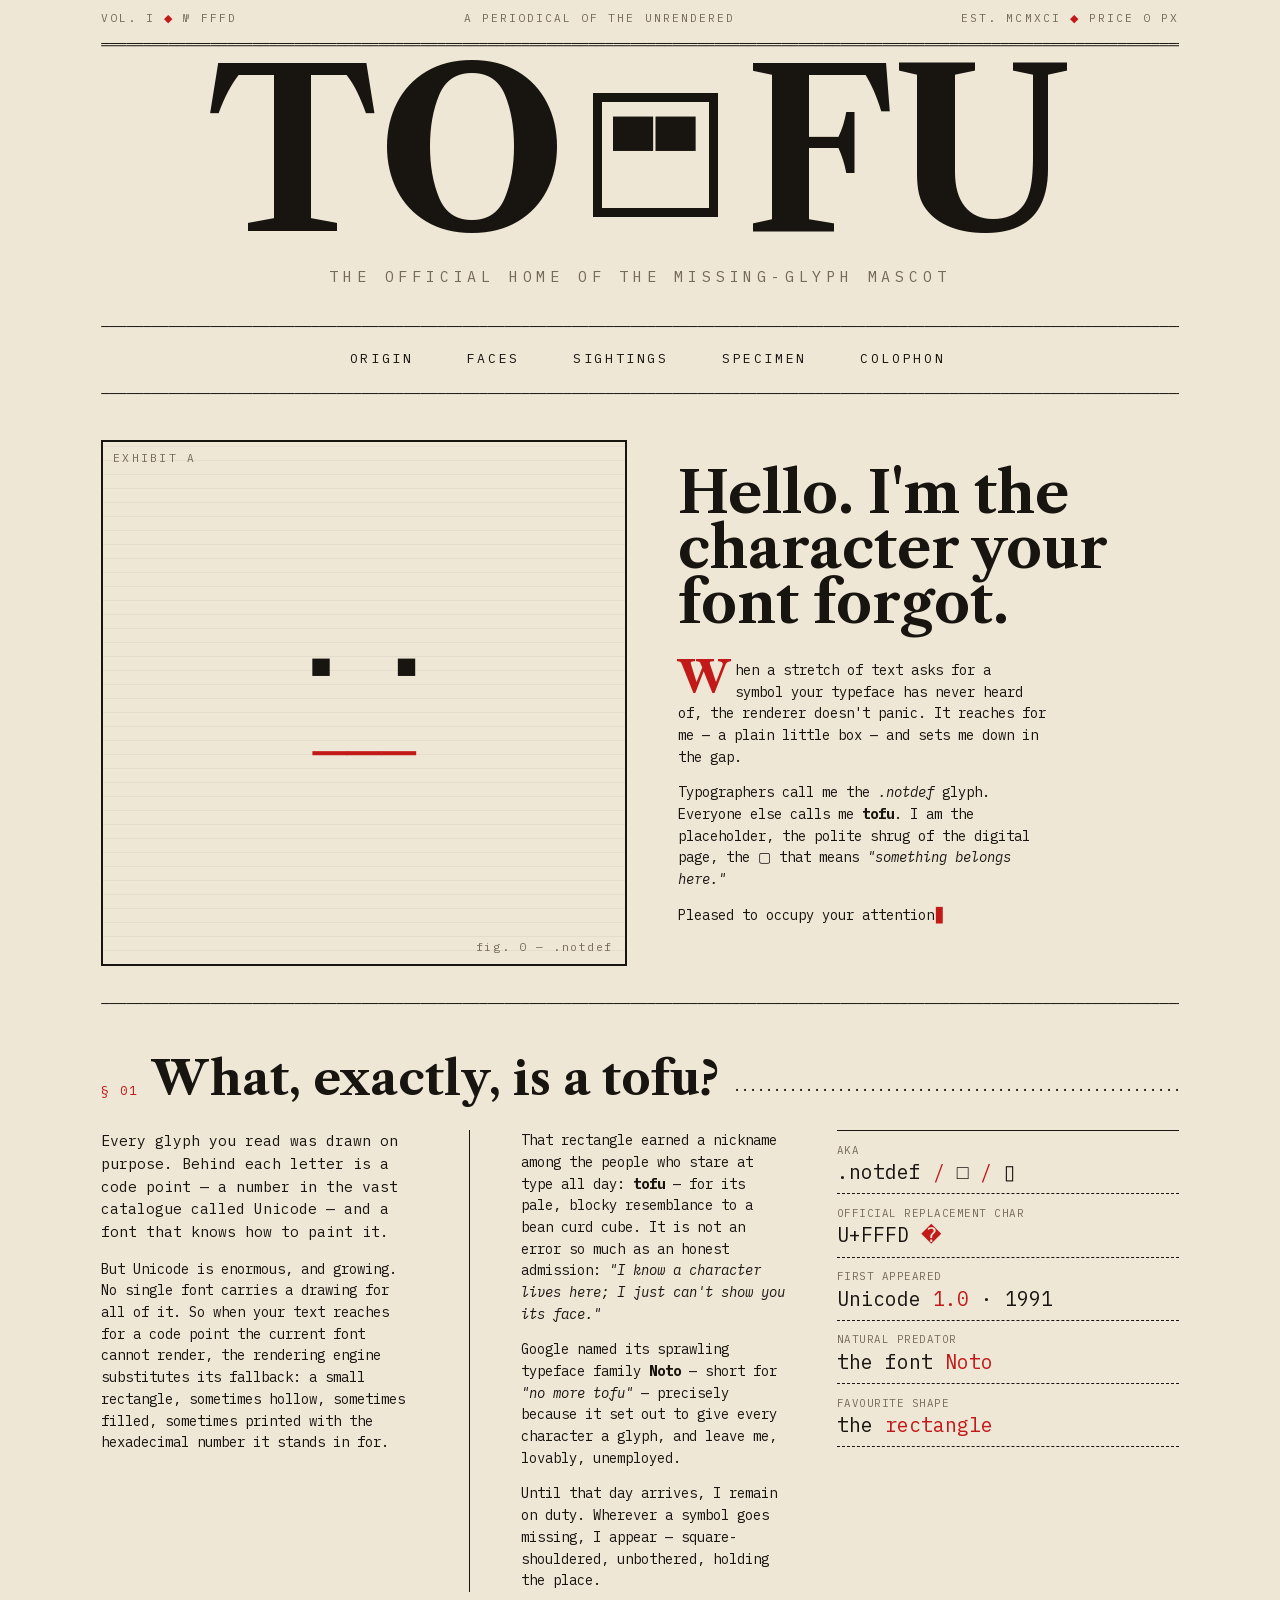
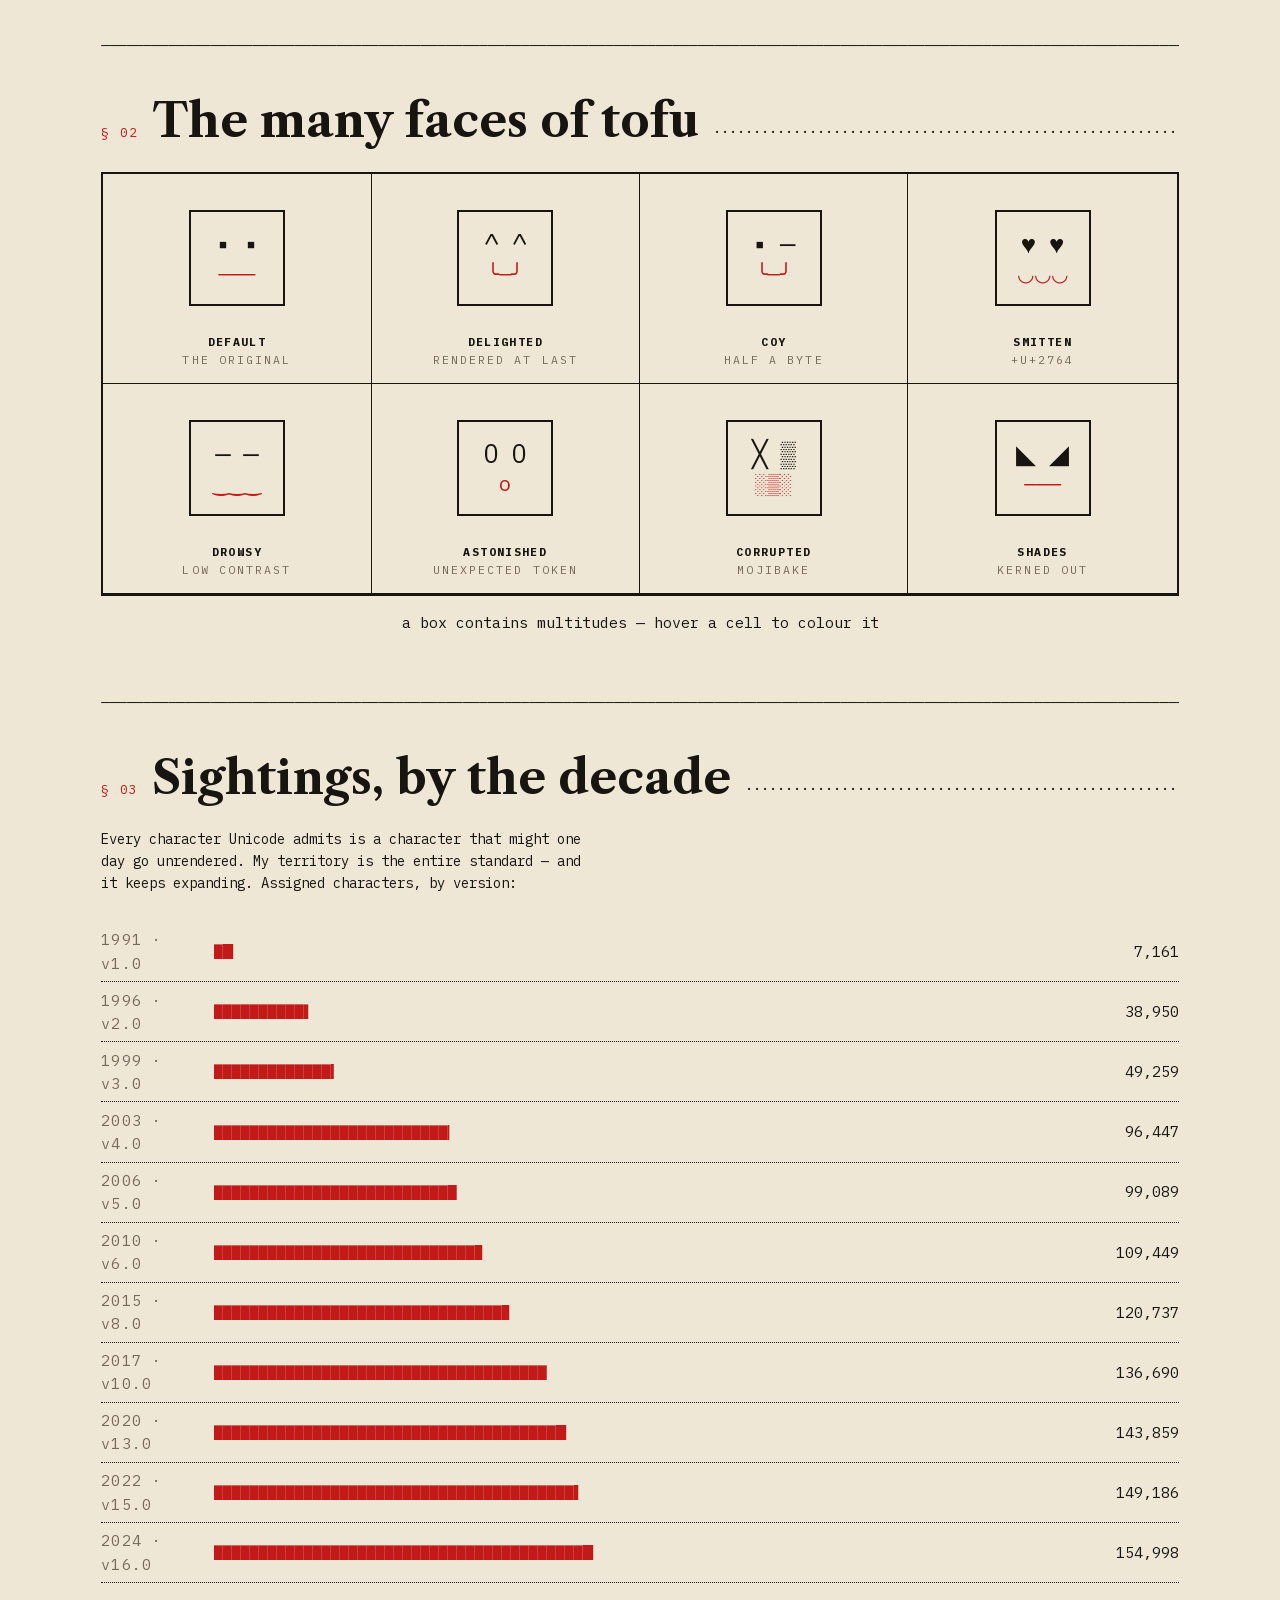
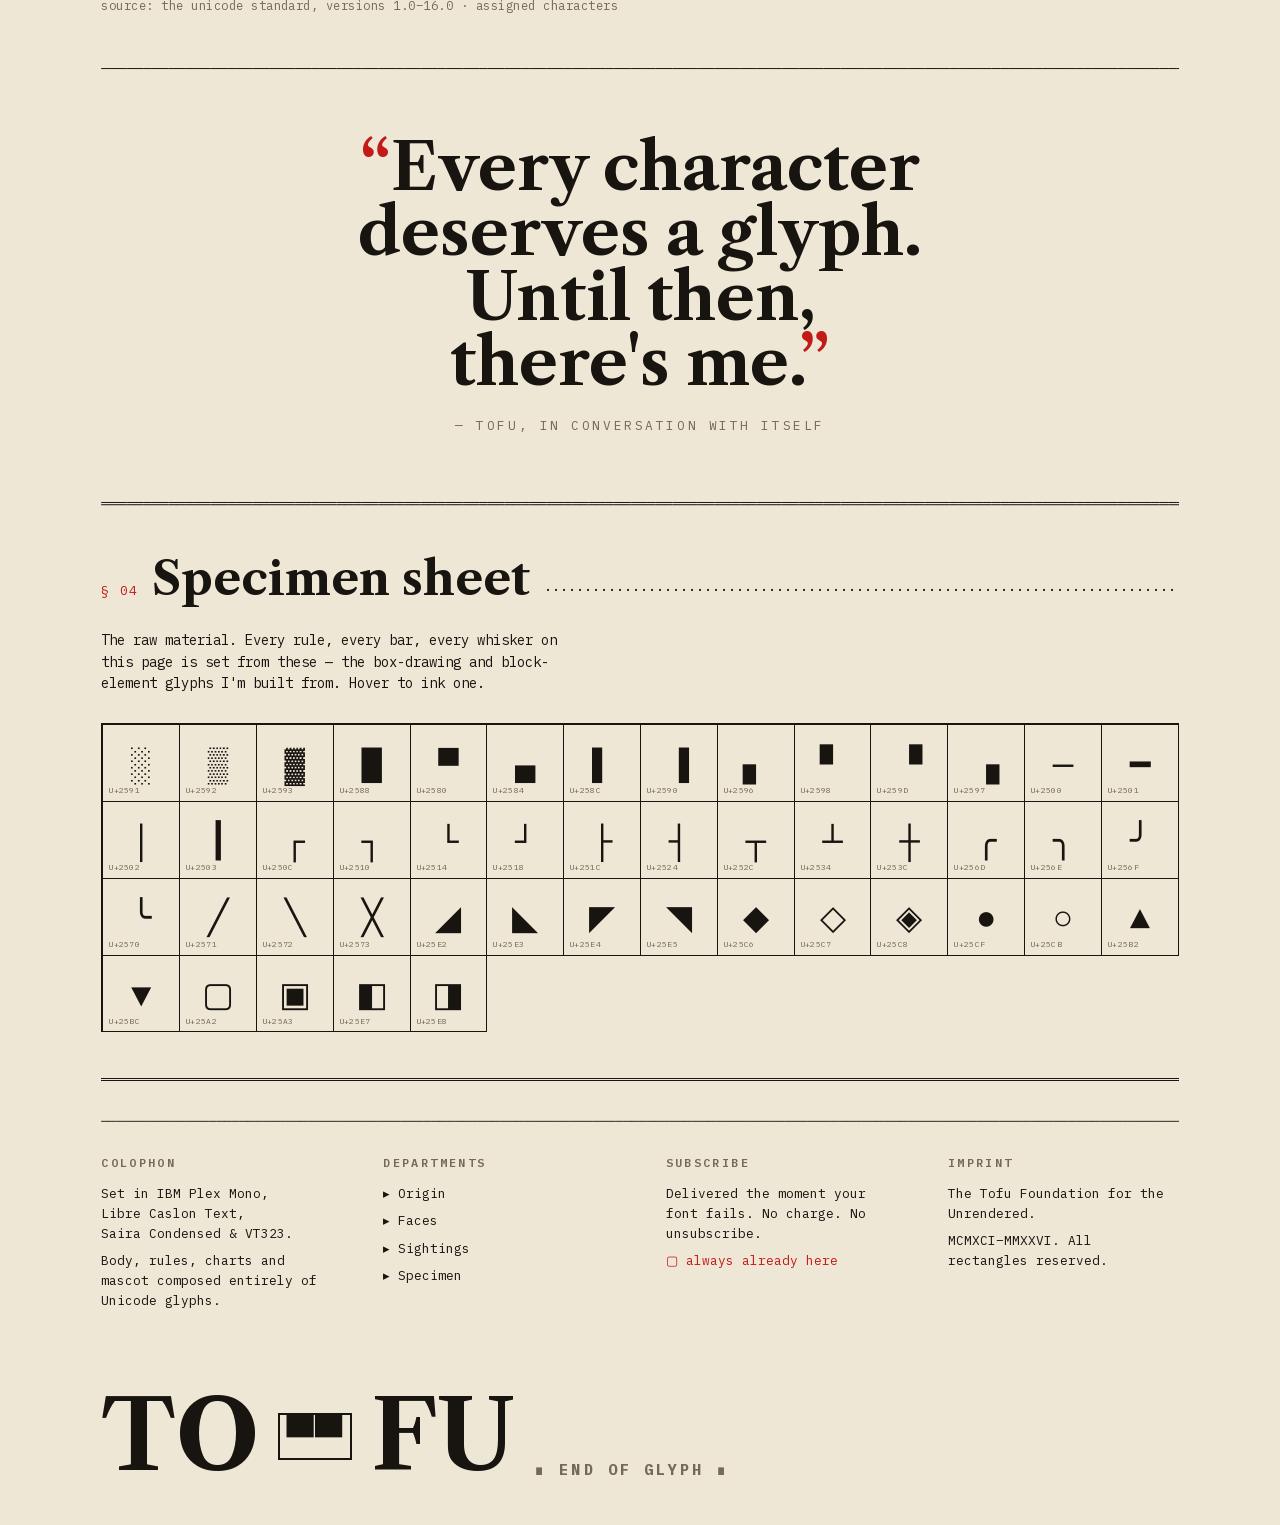
